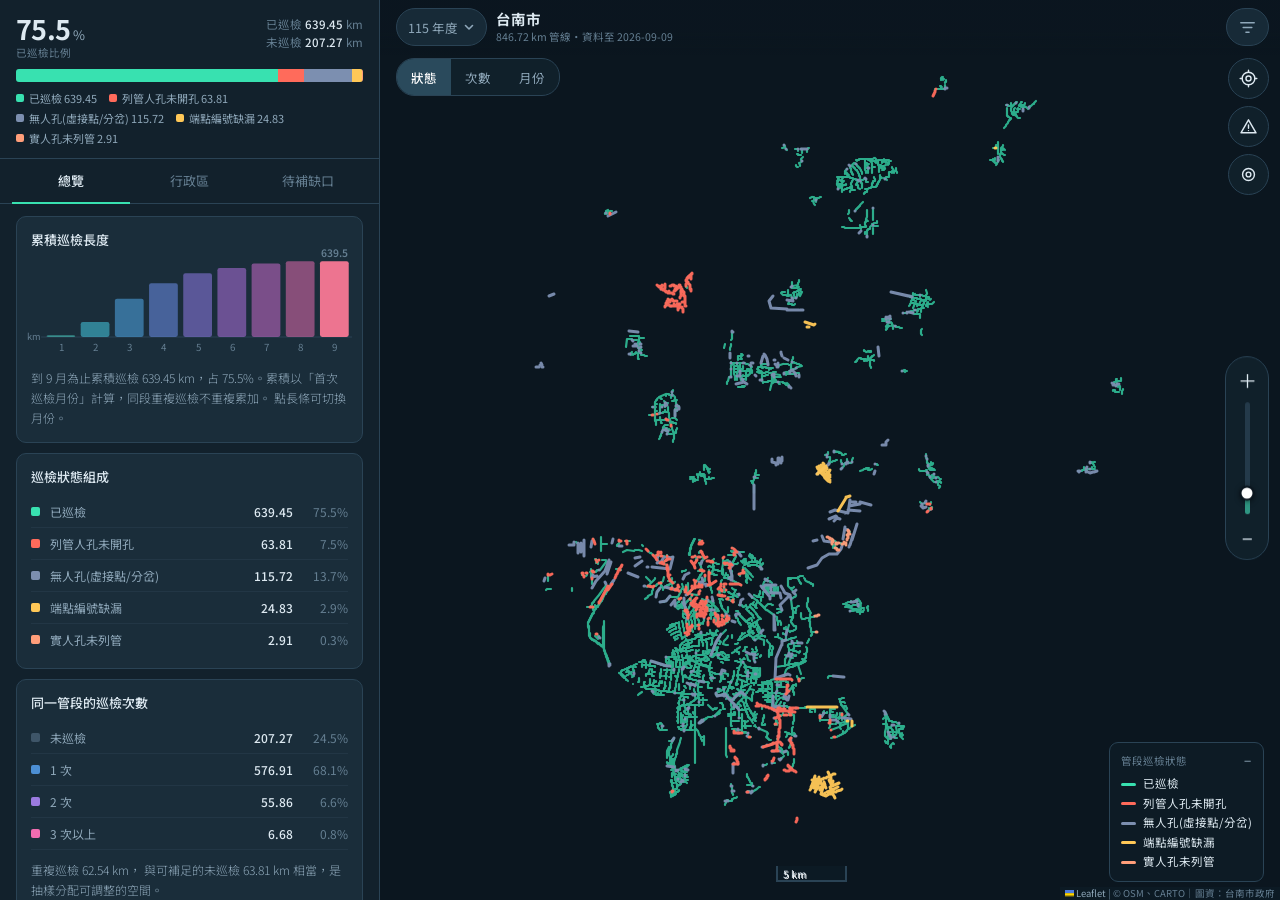
==== standalone.html @ ca388e27 "Add files via upload" ====
<!DOCTYPE html>
<html lang="zh-Hant">
<head>
<meta charset="utf-8">
<meta name="viewport" content="width=device-width,initial-scale=1,maximum-scale=5,viewport-fit=cover">
<meta name="theme-color" content="#0B161F">
<meta name="apple-mobile-web-app-capable" content="yes">
<meta name="apple-mobile-web-app-status-bar-style" content="black-translucent">
<meta name="description" content="雨水下水道人孔開孔抽樣巡檢覆蓋率互動地圖">
<title>下水道巡檢覆蓋率</title>
<style>/* required styles */

.leaflet-pane,
.leaflet-tile,
.leaflet-marker-icon,
.leaflet-marker-shadow,
.leaflet-tile-container,
.leaflet-pane > svg,
.leaflet-pane > canvas,
.leaflet-zoom-box,
.leaflet-image-layer,
.leaflet-layer {
	position: absolute;
	left: 0;
	top: 0;
	}
.leaflet-container {
	overflow: hidden;
	}
.leaflet-tile,
.leaflet-marker-icon,
.leaflet-marker-shadow {
	-webkit-user-select: none;
	   -moz-user-select: none;
	        user-select: none;
	  -webkit-user-drag: none;
	}
/* Prevents IE11 from highlighting tiles in blue */
.leaflet-tile::selection {
	background: transparent;
}
/* Safari renders non-retina tile on retina better with this, but Chrome is worse */
.leaflet-safari .leaflet-tile {
	image-rendering: -webkit-optimize-contrast;
	}
/* hack that prevents hw layers "stretching" when loading new tiles */
.leaflet-safari .leaflet-tile-container {
	width: 1600px;
	height: 1600px;
	-webkit-transform-origin: 0 0;
	}
.leaflet-marker-icon,
.leaflet-marker-shadow {
	display: block;
	}
/* .leaflet-container svg: reset svg max-width decleration shipped in Joomla! (joomla.org) 3.x */
/* .leaflet-container img: map is broken in FF if you have max-width: 100% on tiles */
.leaflet-container .leaflet-overlay-pane svg {
	max-width: none !important;
	max-height: none !important;
	}
.leaflet-container .leaflet-marker-pane img,
.leaflet-container .leaflet-shadow-pane img,
.leaflet-container .leaflet-tile-pane img,
.leaflet-container img.leaflet-image-layer,
.leaflet-container .leaflet-tile {
	max-width: none !important;
	max-height: none !important;
	width: auto;
	padding: 0;
	}

.leaflet-container img.leaflet-tile {
	/* See: https://bugs.chromium.org/p/chromium/issues/detail?id=600120 */
	mix-blend-mode: plus-lighter;
}

.leaflet-container.leaflet-touch-zoom {
	-ms-touch-action: pan-x pan-y;
	touch-action: pan-x pan-y;
	}
.leaflet-container.leaflet-touch-drag {
	-ms-touch-action: pinch-zoom;
	/* Fallback for FF which doesn't support pinch-zoom */
	touch-action: none;
	touch-action: pinch-zoom;
}
.leaflet-container.leaflet-touch-drag.leaflet-touch-zoom {
	-ms-touch-action: none;
	touch-action: none;
}
.leaflet-container {
	-webkit-tap-highlight-color: transparent;
}
.leaflet-container a {
	-webkit-tap-highlight-color: rgba(51, 181, 229, 0.4);
}
.leaflet-tile {
	filter: inherit;
	visibility: hidden;
	}
.leaflet-tile-loaded {
	visibility: inherit;
	}
.leaflet-zoom-box {
	width: 0;
	height: 0;
	-moz-box-sizing: border-box;
	     box-sizing: border-box;
	z-index: 800;
	}
/* workaround for https://bugzilla.mozilla.org/show_bug.cgi?id=888319 */
.leaflet-overlay-pane svg {
	-moz-user-select: none;
	}

.leaflet-pane         { z-index: 400; }

.leaflet-tile-pane    { z-index: 200; }
.leaflet-overlay-pane { z-index: 400; }
.leaflet-shadow-pane  { z-index: 500; }
.leaflet-marker-pane  { z-index: 600; }
.leaflet-tooltip-pane   { z-index: 650; }
.leaflet-popup-pane   { z-index: 700; }

.leaflet-map-pane canvas { z-index: 100; }
.leaflet-map-pane svg    { z-index: 200; }

.leaflet-vml-shape {
	width: 1px;
	height: 1px;
	}
.lvml {
	behavior: url(#default#VML);
	display: inline-block;
	position: absolute;
	}


/* control positioning */

.leaflet-control {
	position: relative;
	z-index: 800;
	pointer-events: visiblePainted; /* IE 9-10 doesn't have auto */
	pointer-events: auto;
	}
.leaflet-top,
.leaflet-bottom {
	position: absolute;
	z-index: 1000;
	pointer-events: none;
	}
.leaflet-top {
	top: 0;
	}
.leaflet-right {
	right: 0;
	}
.leaflet-bottom {
	bottom: 0;
	}
.leaflet-left {
	left: 0;
	}
.leaflet-control {
	float: left;
	clear: both;
	}
.leaflet-right .leaflet-control {
	float: right;
	}
.leaflet-top .leaflet-control {
	margin-top: 10px;
	}
.leaflet-bottom .leaflet-control {
	margin-bottom: 10px;
	}
.leaflet-left .leaflet-control {
	margin-left: 10px;
	}
.leaflet-right .leaflet-control {
	margin-right: 10px;
	}


/* zoom and fade animations */

.leaflet-fade-anim .leaflet-popup {
	opacity: 0;
	-webkit-transition: opacity 0.2s linear;
	   -moz-transition: opacity 0.2s linear;
	        transition: opacity 0.2s linear;
	}
.leaflet-fade-anim .leaflet-map-pane .leaflet-popup {
	opacity: 1;
	}
.leaflet-zoom-animated {
	-webkit-transform-origin: 0 0;
	    -ms-transform-origin: 0 0;
	        transform-origin: 0 0;
	}
svg.leaflet-zoom-animated {
	will-change: transform;
}

.leaflet-zoom-anim .leaflet-zoom-animated {
	-webkit-transition: -webkit-transform 0.25s cubic-bezier(0,0,0.25,1);
	   -moz-transition:    -moz-transform 0.25s cubic-bezier(0,0,0.25,1);
	        transition:         transform 0.25s cubic-bezier(0,0,0.25,1);
	}
.leaflet-zoom-anim .leaflet-tile,
.leaflet-pan-anim .leaflet-tile {
	-webkit-transition: none;
	   -moz-transition: none;
	        transition: none;
	}

.leaflet-zoom-anim .leaflet-zoom-hide {
	visibility: hidden;
	}


/* cursors */

.leaflet-interactive {
	cursor: pointer;
	}
.leaflet-grab {
	cursor: -webkit-grab;
	cursor:    -moz-grab;
	cursor:         grab;
	}
.leaflet-crosshair,
.leaflet-crosshair .leaflet-interactive {
	cursor: crosshair;
	}
.leaflet-popup-pane,
.leaflet-control {
	cursor: auto;
	}
.leaflet-dragging .leaflet-grab,
.leaflet-dragging .leaflet-grab .leaflet-interactive,
.leaflet-dragging .leaflet-marker-draggable {
	cursor: move;
	cursor: -webkit-grabbing;
	cursor:    -moz-grabbing;
	cursor:         grabbing;
	}

/* marker & overlays interactivity */
.leaflet-marker-icon,
.leaflet-marker-shadow,
.leaflet-image-layer,
.leaflet-pane > svg path,
.leaflet-tile-container {
	pointer-events: none;
	}

.leaflet-marker-icon.leaflet-interactive,
.leaflet-image-layer.leaflet-interactive,
.leaflet-pane > svg path.leaflet-interactive,
svg.leaflet-image-layer.leaflet-interactive path {
	pointer-events: visiblePainted; /* IE 9-10 doesn't have auto */
	pointer-events: auto;
	}

/* visual tweaks */

.leaflet-container {
	background: #ddd;
	outline-offset: 1px;
	}
.leaflet-container a {
	color: #0078A8;
	}
.leaflet-zoom-box {
	border: 2px dotted #38f;
	background: rgba(255,255,255,0.5);
	}


/* general typography */
.leaflet-container {
	font-family: "Helvetica Neue", Arial, Helvetica, sans-serif;
	font-size: 12px;
	font-size: 0.75rem;
	line-height: 1.5;
	}


/* general toolbar styles */

.leaflet-bar {
	box-shadow: 0 1px 5px rgba(0,0,0,0.65);
	border-radius: 4px;
	}
.leaflet-bar a {
	background-color: #fff;
	border-bottom: 1px solid #ccc;
	width: 26px;
	height: 26px;
	line-height: 26px;
	display: block;
	text-align: center;
	text-decoration: none;
	color: black;
	}
.leaflet-bar a,
.leaflet-control-layers-toggle {
	background-position: 50% 50%;
	background-repeat: no-repeat;
	display: block;
	}
.leaflet-bar a:hover,
.leaflet-bar a:focus {
	background-color: #f4f4f4;
	}
.leaflet-bar a:first-child {
	border-top-left-radius: 4px;
	border-top-right-radius: 4px;
	}
.leaflet-bar a:last-child {
	border-bottom-left-radius: 4px;
	border-bottom-right-radius: 4px;
	border-bottom: none;
	}
.leaflet-bar a.leaflet-disabled {
	cursor: default;
	background-color: #f4f4f4;
	color: #bbb;
	}

.leaflet-touch .leaflet-bar a {
	width: 30px;
	height: 30px;
	line-height: 30px;
	}
.leaflet-touch .leaflet-bar a:first-child {
	border-top-left-radius: 2px;
	border-top-right-radius: 2px;
	}
.leaflet-touch .leaflet-bar a:last-child {
	border-bottom-left-radius: 2px;
	border-bottom-right-radius: 2px;
	}

/* zoom control */

.leaflet-control-zoom-in,
.leaflet-control-zoom-out {
	font: bold 18px 'Lucida Console', Monaco, monospace;
	text-indent: 1px;
	}

.leaflet-touch .leaflet-control-zoom-in, .leaflet-touch .leaflet-control-zoom-out  {
	font-size: 22px;
	}


/* layers control */

.leaflet-control-layers {
	box-shadow: 0 1px 5px rgba(0,0,0,0.4);
	background: #fff;
	border-radius: 5px;
	}
.leaflet-control-layers-toggle {
	background-image: url(images/layers.png);
	width: 36px;
	height: 36px;
	}
.leaflet-retina .leaflet-control-layers-toggle {
	background-image: url(images/layers-2x.png);
	background-size: 26px 26px;
	}
.leaflet-touch .leaflet-control-layers-toggle {
	width: 44px;
	height: 44px;
	}
.leaflet-control-layers .leaflet-control-layers-list,
.leaflet-control-layers-expanded .leaflet-control-layers-toggle {
	display: none;
	}
.leaflet-control-layers-expanded .leaflet-control-layers-list {
	display: block;
	position: relative;
	}
.leaflet-control-layers-expanded {
	padding: 6px 10px 6px 6px;
	color: #333;
	background: #fff;
	}
.leaflet-control-layers-scrollbar {
	overflow-y: scroll;
	overflow-x: hidden;
	padding-right: 5px;
	}
.leaflet-control-layers-selector {
	margin-top: 2px;
	position: relative;
	top: 1px;
	}
.leaflet-control-layers label {
	display: block;
	font-size: 13px;
	font-size: 1.08333em;
	}
.leaflet-control-layers-separator {
	height: 0;
	border-top: 1px solid #ddd;
	margin: 5px -10px 5px -6px;
	}

/* Default icon URLs */
.leaflet-default-icon-path { /* used only in path-guessing heuristic, see L.Icon.Default */
	background-image: url(images/marker-icon.png);
	}


/* attribution and scale controls */

.leaflet-container .leaflet-control-attribution {
	background: #fff;
	background: rgba(255, 255, 255, 0.8);
	margin: 0;
	}
.leaflet-control-attribution,
.leaflet-control-scale-line {
	padding: 0 5px;
	color: #333;
	line-height: 1.4;
	}
.leaflet-control-attribution a {
	text-decoration: none;
	}
.leaflet-control-attribution a:hover,
.leaflet-control-attribution a:focus {
	text-decoration: underline;
	}
.leaflet-attribution-flag {
	display: inline !important;
	vertical-align: baseline !important;
	width: 1em;
	height: 0.6669em;
	}
.leaflet-left .leaflet-control-scale {
	margin-left: 5px;
	}
.leaflet-bottom .leaflet-control-scale {
	margin-bottom: 5px;
	}
.leaflet-control-scale-line {
	border: 2px solid #777;
	border-top: none;
	line-height: 1.1;
	padding: 2px 5px 1px;
	white-space: nowrap;
	-moz-box-sizing: border-box;
	     box-sizing: border-box;
	background: rgba(255, 255, 255, 0.8);
	text-shadow: 1px 1px #fff;
	}
.leaflet-control-scale-line:not(:first-child) {
	border-top: 2px solid #777;
	border-bottom: none;
	margin-top: -2px;
	}
.leaflet-control-scale-line:not(:first-child):not(:last-child) {
	border-bottom: 2px solid #777;
	}

.leaflet-touch .leaflet-control-attribution,
.leaflet-touch .leaflet-control-layers,
.leaflet-touch .leaflet-bar {
	box-shadow: none;
	}
.leaflet-touch .leaflet-control-layers,
.leaflet-touch .leaflet-bar {
	border: 2px solid rgba(0,0,0,0.2);
	background-clip: padding-box;
	}


/* popup */

.leaflet-popup {
	position: absolute;
	text-align: center;
	margin-bottom: 20px;
	}
.leaflet-popup-content-wrapper {
	padding: 1px;
	text-align: left;
	border-radius: 12px;
	}
.leaflet-popup-content {
	margin: 13px 24px 13px 20px;
	line-height: 1.3;
	font-size: 13px;
	font-size: 1.08333em;
	min-height: 1px;
	}
.leaflet-popup-content p {
	margin: 17px 0;
	margin: 1.3em 0;
	}
.leaflet-popup-tip-container {
	width: 40px;
	height: 20px;
	position: absolute;
	left: 50%;
	margin-top: -1px;
	margin-left: -20px;
	overflow: hidden;
	pointer-events: none;
	}
.leaflet-popup-tip {
	width: 17px;
	height: 17px;
	padding: 1px;

	margin: -10px auto 0;
	pointer-events: auto;

	-webkit-transform: rotate(45deg);
	   -moz-transform: rotate(45deg);
	    -ms-transform: rotate(45deg);
	        transform: rotate(45deg);
	}
.leaflet-popup-content-wrapper,
.leaflet-popup-tip {
	background: white;
	color: #333;
	box-shadow: 0 3px 14px rgba(0,0,0,0.4);
	}
.leaflet-container a.leaflet-popup-close-button {
	position: absolute;
	top: 0;
	right: 0;
	border: none;
	text-align: center;
	width: 24px;
	height: 24px;
	font: 16px/24px Tahoma, Verdana, sans-serif;
	color: #757575;
	text-decoration: none;
	background: transparent;
	}
.leaflet-container a.leaflet-popup-close-button:hover,
.leaflet-container a.leaflet-popup-close-button:focus {
	color: #585858;
	}
.leaflet-popup-scrolled {
	overflow: auto;
	}

.leaflet-oldie .leaflet-popup-content-wrapper {
	-ms-zoom: 1;
	}
.leaflet-oldie .leaflet-popup-tip {
	width: 24px;
	margin: 0 auto;

	-ms-filter: "progid:DXImageTransform.Microsoft.Matrix(M11=0.70710678, M12=0.70710678, M21=-0.70710678, M22=0.70710678)";
	filter: progid:DXImageTransform.Microsoft.Matrix(M11=0.70710678, M12=0.70710678, M21=-0.70710678, M22=0.70710678);
	}

.leaflet-oldie .leaflet-control-zoom,
.leaflet-oldie .leaflet-control-layers,
.leaflet-oldie .leaflet-popup-content-wrapper,
.leaflet-oldie .leaflet-popup-tip {
	border: 1px solid #999;
	}


/* div icon */

.leaflet-div-icon {
	background: #fff;
	border: 1px solid #666;
	}


/* Tooltip */
/* Base styles for the element that has a tooltip */
.leaflet-tooltip {
	position: absolute;
	padding: 6px;
	background-color: #fff;
	border: 1px solid #fff;
	border-radius: 3px;
	color: #222;
	white-space: nowrap;
	-webkit-user-select: none;
	-moz-user-select: none;
	-ms-user-select: none;
	user-select: none;
	pointer-events: none;
	box-shadow: 0 1px 3px rgba(0,0,0,0.4);
	}
.leaflet-tooltip.leaflet-interactive {
	cursor: pointer;
	pointer-events: auto;
	}
.leaflet-tooltip-top:before,
.leaflet-tooltip-bottom:before,
.leaflet-tooltip-left:before,
.leaflet-tooltip-right:before {
	position: absolute;
	pointer-events: none;
	border: 6px solid transparent;
	background: transparent;
	content: "";
	}

/* Directions */

.leaflet-tooltip-bottom {
	margin-top: 6px;
}
.leaflet-tooltip-top {
	margin-top: -6px;
}
.leaflet-tooltip-bottom:before,
.leaflet-tooltip-top:before {
	left: 50%;
	margin-left: -6px;
	}
.leaflet-tooltip-top:before {
	bottom: 0;
	margin-bottom: -12px;
	border-top-color: #fff;
	}
.leaflet-tooltip-bottom:before {
	top: 0;
	margin-top: -12px;
	margin-left: -6px;
	border-bottom-color: #fff;
	}
.leaflet-tooltip-left {
	margin-left: -6px;
}
.leaflet-tooltip-right {
	margin-left: 6px;
}
.leaflet-tooltip-left:before,
.leaflet-tooltip-right:before {
	top: 50%;
	margin-top: -6px;
	}
.leaflet-tooltip-left:before {
	right: 0;
	margin-right: -12px;
	border-left-color: #fff;
	}
.leaflet-tooltip-right:before {
	left: 0;
	margin-left: -12px;
	border-right-color: #fff;
	}

/* Printing */

@media print {
	/* Prevent printers from removing background-images of controls. */
	.leaflet-control {
		-webkit-print-color-adjust: exact;
		print-color-adjust: exact;
		}
	}
</style>
<link href="https://fonts.googleapis.com/css2?family=Noto+Sans+TC:wght@300;400;500;700&display=swap" rel="stylesheet" media="print" onload="this.media='all'">
<style>:root{
  --ink0:#0B161F; --ink1:#12212C; --ink2:#1A2D3A; --ink3:#22394A; --line:#2A4355;
  --txt:#DDE9F1; --dim:#8FA8BA; --dim2:#657F92;
  --ok:#38E1B0; --bad:#FF6B5B; --struct:#7C8FB0; --data:#FFC857;
  --sat:env(safe-area-inset-top); --sab:env(safe-area-inset-bottom);
  --peekH:170px;
}
*{box-sizing:border-box;margin:0;padding:0;-webkit-tap-highlight-color:transparent}
html,body{height:100%;overscroll-behavior:none}
body{font-family:"Noto Sans TC",system-ui,-apple-system,sans-serif;background:var(--ink0);
  color:var(--txt);overflow:hidden;-webkit-font-smoothing:antialiased;font-weight:400}
.num{font-variant-numeric:tabular-nums lining-nums}
button{font-family:inherit;color:inherit;background:none;border:none;cursor:pointer}
button:focus-visible{outline:2px solid #4C8FD4;outline-offset:2px}
.ic,.cv{width:19px;height:19px;stroke:currentColor;fill:none;stroke-width:1.8;
  stroke-linecap:round;stroke-linejoin:round;flex:none}
.cv{width:12px;height:12px;stroke-width:1.6}
[hidden]{display:none!important}

#map{position:fixed;inset:0;background:var(--ink0)}
.leaflet-container{background:#0B161F;font-family:inherit}

/* ── 載入 ── */
#boot{position:fixed;inset:0;z-index:1200;background:var(--ink0);display:grid;
  place-content:center;justify-items:center;gap:14px;font-size:13px;color:var(--dim)}
.spin{width:26px;height:26px;border:2px solid #2A4355;border-top-color:var(--ok);
  border-radius:50%;animation:sp .8s linear infinite}
@keyframes sp{to{transform:rotate(360deg)}}

/* ── 頂列 ── */
#top{position:fixed;top:0;left:0;right:0;z-index:900;display:flex;align-items:center;gap:9px;
  padding:calc(var(--sat) + 8px) 11px 9px;
  background:linear-gradient(180deg,rgba(11,22,31,.97) 58%,rgba(11,22,31,0))}
#scope{flex:1;min-width:0;text-align:center}
#scopeName{font-size:14.5px;font-weight:700;line-height:1.2;
  white-space:nowrap;overflow:hidden;text-overflow:ellipsis}
#scopeSub{font-size:10.5px;color:var(--dim2);margin-top:1px;
  white-space:nowrap;overflow:hidden;text-overflow:ellipsis}
.chip{display:flex;align-items:center;gap:5px;padding:8px 11px;min-height:38px;
  font-size:12.5px;color:var(--dim);background:rgba(26,45,58,.92);
  border:1px solid var(--line);border-radius:19px;backdrop-filter:blur(6px);flex:none}
.chip:active{background:var(--ink3)}
#fCount{background:var(--ok);color:#08131A;font-weight:700;font-size:10.5px;
  min-width:16px;height:16px;border-radius:8px;display:grid;place-items:center;padding:0 4px}

/* ── 模式 ── */
#modeBar{position:fixed;z-index:900;left:11px;top:calc(var(--sat) + 55px);display:flex;
  background:rgba(18,33,44,.94);border:1px solid var(--line);border-radius:18px;
  overflow:hidden;backdrop-filter:blur(6px)}
#modeBar button{padding:8px 14px;font-size:12.5px;color:var(--dim);min-height:36px}
#modeBar button[aria-pressed="true"]{background:#2A4A5C;color:#fff;font-weight:500}

/* ── 月份控制 ── */
#timeBar{position:fixed;z-index:895;left:11px;right:62px;top:calc(var(--sat) + 99px);
  background:rgba(18,33,44,.95);border:1px solid var(--line);border-radius:12px;
  padding:9px 10px 10px;backdrop-filter:blur(8px)}
#timeHead{display:flex;align-items:center;gap:9px;margin-bottom:8px}
#cumSw{display:flex;border:1px solid var(--line);border-radius:14px;overflow:hidden;flex:none}
#cumSw button{padding:5px 11px;font-size:11.5px;color:var(--dim);min-height:30px}
#cumSw button[aria-pressed="true"]{background:#2A4A5C;color:#fff}
#timeVal{flex:1;font-size:12px;color:var(--dim);text-align:right;min-width:0;
  white-space:nowrap;overflow:hidden;text-overflow:ellipsis}
#timeVal b{color:var(--txt);font-weight:600}
#btnPlay{width:32px;height:32px;border-radius:16px;border:1px solid var(--line);
  display:grid;place-items:center;flex:none;color:var(--dim)}
#btnPlay[aria-pressed="true"]{background:#2A4A5C;color:#fff}
#months{display:grid;grid-template-columns:repeat(6,1fr);gap:4px}
#months button{min-width:0;padding:6px 0 5px;font-size:11px;border-radius:7px;
  background:var(--ink2);color:var(--dim2);min-height:36px;display:flex;
  flex-direction:column;align-items:center;gap:3px;border:1px solid transparent}
#months button i{display:block;width:62%;height:3px;border-radius:2px;background:#2E3D4A}
#months button[aria-pressed="true"]{background:var(--ink3);color:#fff;border-color:#3E6478;font-weight:500}
#months button:disabled{opacity:.3}
#months button.inrange{color:var(--txt)}

/* ── 工具 ── */
#tools{position:fixed;z-index:900;right:11px;top:calc(var(--sat) + 55px);
  display:flex;flex-direction:column;gap:7px}
#tools button{width:41px;height:41px;border-radius:21px;background:rgba(18,33,44,.94);
  border:1px solid var(--line);display:grid;place-items:center;color:var(--txt);
  backdrop-filter:blur(6px)}
#tools button[aria-pressed="true"]{background:#2A4A5C;border-color:#3E6478}
#btnLoc.on{color:var(--ok)}

/* ── 縮放條 ── */
#zoomBar{position:fixed;z-index:900;right:11px;top:50%;transform:translateY(-46%);
  display:flex;flex-direction:column;align-items:center;gap:6px;
  background:rgba(18,33,44,.94);border:1px solid var(--line);border-radius:22px;
  padding:5px 4px;backdrop-filter:blur(6px)}
#zoomBar button{width:34px;height:34px;border-radius:17px;font-size:19px;line-height:1;
  color:var(--txt);display:grid;place-items:center}
#zoomBar button:active{background:var(--ink3)}
#zTrack{position:relative;width:5px;height:112px;border-radius:3px;background:#243A4A;
  cursor:pointer;touch-action:none}
#zFill{position:absolute;left:0;right:0;bottom:0;border-radius:3px;background:var(--ok);opacity:.55}
#zKnob{position:absolute;left:50%;width:15px;height:15px;border-radius:50%;
  background:#fff;border:2px solid #0B161F;transform:translate(-50%,50%);
  box-shadow:0 1px 5px rgba(0,0,0,.5);pointer-events:none}

/* ── 圖例 ── */
#lgd{position:fixed;z-index:880;right:11px;bottom:calc(var(--peekH) + 12px);
  background:rgba(14,28,38,.93);border:1px solid var(--line);border-radius:9px;
  padding:9px 11px;font-size:11.5px;backdrop-filter:blur(6px);max-width:68vw}
#lgd h4{font-size:10.5px;font-weight:400;color:var(--dim2);margin-bottom:5px;
  display:flex;align-items:center;gap:6px}
#lgd h4 .tg{margin-left:auto;color:var(--dim);font-size:13px;line-height:1;padding:2px 1px}
#lgd.min .lgBody{display:none}
#lgd.min{padding:7px 10px}
#lgd h4:not(:first-child){margin-top:7px}
#lgd .lgBody{display:block}
#lgd .lgBody>div{display:flex;align-items:center;gap:7px;line-height:1.7}
#lgd .note{display:block;font-size:10.5px;color:#657F92;white-space:nowrap}
#lgd i{width:15px;height:3px;border-radius:2px;flex:none}
#lgd i.dot{width:8px;height:8px;border-radius:50%}
#lgd .ramp{display:flex;gap:1px;margin:2px 0 3px}
#lgd .ramp i{width:9px;height:9px;border-radius:1px}

/* ── 浮動資訊視窗 ── */
#info{position:fixed;z-index:890;width:268px;height:270px;min-width:212px;min-height:132px;
  background:rgba(16,30,41,.96);border:1px solid var(--line);border-radius:11px;
  box-shadow:0 10px 32px rgba(0,0,0,.55);backdrop-filter:blur(8px);
  display:flex;flex-direction:column;overflow:hidden;touch-action:none}
#info.min{height:38px!important;min-height:38px}
#info.min #infoBody,#info.min #infoGrip{display:none}
#infoBar{display:flex;align-items:center;gap:2px;padding:0 4px 0 11px;height:38px;flex:none;
  border-bottom:1px solid var(--line);cursor:grab;background:rgba(26,45,58,.75)}
#infoBar:active{cursor:grabbing}
#infoTitle{flex:1;min-width:0;font-size:12.5px;font-weight:600;
  white-space:nowrap;overflow:hidden;text-overflow:ellipsis}
#infoBar button{width:30px;height:30px;border-radius:15px;color:var(--dim);
  font-size:13px;line-height:1;flex:none;display:grid;place-items:center}
#infoBar button:active{background:var(--ink3)}
#infoBody{flex:1;overflow:auto;padding:11px 12px;min-height:0;touch-action:pan-y}
#infoBody::-webkit-scrollbar{width:5px}
#infoBody::-webkit-scrollbar-thumb{background:#2B4458;border-radius:3px}
.iTop{display:flex;align-items:baseline;gap:7px;margin-bottom:8px;flex-wrap:wrap}
.iTop .big{font-size:23px;font-weight:700;line-height:1;letter-spacing:-.02em}
.iTop .lb{font-size:10.5px;color:var(--dim2)}
#infoBody .ruler{height:10px}
.iRow{display:grid;grid-template-columns:9px minmax(0,1fr) auto;gap:7px;align-items:center;
  font-size:11.5px;padding:4px 0;border-bottom:1px solid #22364550}
.iRow:last-child{border:none}
.iRow b{width:8px;height:8px;border-radius:2px}
.iRow .l{color:var(--dim);overflow:hidden;text-overflow:ellipsis;white-space:nowrap}
.iRow .v{font-weight:500;white-space:nowrap}
.iHint{font-size:10.5px;color:var(--dim2);margin-top:9px;line-height:1.6}
#infoGrip{position:absolute;right:0;bottom:0;width:22px;height:22px;cursor:nwse-resize;
  touch-action:none}
#infoGrip::after{content:"";position:absolute;right:5px;bottom:5px;width:8px;height:8px;
  border-right:2px solid #4A6B80;border-bottom:2px solid #4A6B80;border-radius:0 0 2px 0}

/* ── Popup ── */
.leaflet-popup-content-wrapper{background:var(--ink1);color:var(--txt);border-radius:10px;
  border:1px solid var(--line);box-shadow:0 8px 28px rgba(0,0,0,.55)}
.leaflet-popup-tip{background:var(--ink1);border:1px solid var(--line)}
.leaflet-popup-content{margin:13px 15px;font-size:13px;line-height:1.7}
.leaflet-popup-close-button{width:34px!important;height:34px!important;font-size:22px!important;
  color:var(--dim)!important;padding:5px 7px 0 0!important}
.pop b{display:block;font-size:14px;margin-bottom:6px;font-weight:600}
.pop table{border-collapse:collapse}
.pop td{padding:2px 0;vertical-align:top}
.pop td:first-child{color:var(--dim2);padding-right:14px;white-space:nowrap}
.pill{display:inline-block;padding:2px 9px;border-radius:10px;font-size:12px;
  color:#08131A;font-weight:600}
.mchips{display:flex;flex-wrap:wrap;gap:3px;margin-top:2px}
.mchips span{font-size:10.5px;padding:1px 6px;border-radius:8px;color:#08131A;font-weight:600}
.leaflet-control-attribution{background:rgba(14,28,38,.85)!important;color:var(--dim2)!important;
  font-size:9.5px!important}
.leaflet-control-attribution a{color:var(--dim)!important}
.leaflet-bottom.leaflet-right{margin-bottom:calc(var(--peekH) - 8px)}
.leaflet-control-scale{margin-bottom:calc(var(--peekH) + 6px)!important;margin-left:11px!important}
.leaflet-control-scale-line{background:rgba(14,28,38,.85);color:var(--txt);
  border-color:var(--line);font-size:10px}

/* ── 底部面板 ── */
#sheet{position:fixed;left:0;right:0;bottom:0;z-index:950;height:88dvh;--peek:170px;
  background:var(--ink1);border-top:1px solid var(--line);border-radius:16px 16px 0 0;
  box-shadow:0 -10px 34px rgba(0,0,0,.5);transform:translateY(calc(88dvh - var(--peek)));
  transition:transform .32s cubic-bezier(.22,1,.36,1);display:flex;flex-direction:column}
#sheet.dragging{transition:none}
#grab{padding:9px 0 5px;display:grid;place-items:center;flex:none;touch-action:none;cursor:grab}
#grab i{width:38px;height:4px;border-radius:2px;background:#3E5A6E;display:block}
#peek{padding:0 16px 12px;flex:none;border-bottom:1px solid var(--line)}
#peek .r1{display:flex;align-items:flex-start;justify-content:space-between;
  gap:10px;margin-bottom:9px}
#pct{font-size:27px;font-weight:700;letter-spacing:-.02em;line-height:1}
#pct small{font-size:13px;font-weight:400;color:var(--dim);margin-left:2px}
#pctLab{font-size:10.5px;color:var(--dim2);margin-top:3px}
#lens{font-size:11.5px;color:var(--dim2);text-align:right;line-height:1.6;flex:none}
#lens b{color:var(--txt);font-weight:500}
.ruler{height:13px;display:flex;border-radius:3px;overflow:hidden;background:var(--ink2)}
.ruler i{display:block;height:100%;transition:width .7s cubic-bezier(.22,1,.36,1)}
#rkeys{display:flex;flex-wrap:wrap;gap:4px 12px;margin-top:8px;font-size:11px;color:var(--dim)}
#rkeys span{display:flex;align-items:center;gap:5px}
#rkeys b{width:8px;height:8px;border-radius:2px;flex:none}
#tabs{display:flex;padding:0 12px;border-bottom:1px solid var(--line);flex:none}
#tabs button{flex:1;padding:12px 4px;font-size:13px;color:var(--dim2);
  border-bottom:2px solid transparent;margin-bottom:-1px;min-height:44px}
#tabs button[aria-pressed="true"]{color:var(--txt);border-bottom-color:var(--ok);font-weight:500}
.pane{flex:1;overflow-y:auto;-webkit-overflow-scrolling:touch;
  padding:12px 16px calc(30px + var(--sab))}
.pane::-webkit-scrollbar{width:6px}
.pane::-webkit-scrollbar-thumb{background:#2B4458;border-radius:3px}

.card{background:var(--ink2);border:1px solid var(--line);border-radius:10px;
  padding:13px 14px;margin-bottom:10px}
.card h3{font-size:13px;font-weight:500;margin-bottom:10px}
.card p{font-size:12px;color:var(--dim);line-height:1.7;font-weight:300}
.srow{display:grid;grid-template-columns:10px 1fr auto 46px;gap:9px;align-items:center;
  font-size:12px;padding:7px 0;border-bottom:1px solid #223645}
.srow:last-child{border:none}
.srow b{width:9px;height:9px;border-radius:2px}
.srow .l{color:var(--dim);min-width:0;overflow:hidden;text-overflow:ellipsis;white-space:nowrap}
.srow .v{font-weight:500}
.srow .p{color:var(--dim2);text-align:right}
.chartWrap{margin:2px -4px 0}
.chartWrap svg{width:100%;height:auto;display:block;overflow:visible}
.chartWrap text{font-size:9px;fill:var(--dim2);font-family:inherit}
.chartWrap rect.hit{fill:transparent;cursor:pointer}

.sortbar{display:flex;gap:6px;margin-bottom:11px;overflow-x:auto;padding-bottom:2px}
.sortbar button{font-size:12px;padding:8px 13px;background:var(--ink2);border:1px solid var(--line);
  color:var(--dim);border-radius:16px;white-space:nowrap;min-height:38px}
.sortbar button[aria-pressed="true"]{color:#fff;border-color:#3E6478;background:#2A4A5C}
.drow{display:grid;grid-template-columns:58px 1fr 44px;gap:10px;align-items:center;
  padding:11px 8px;border-radius:8px;border:1px solid transparent;min-height:48px}
.drow:active{background:var(--ink3)}
.drow[aria-selected="true"]{background:var(--ink3);border-color:#3A5D73}
.drow .nm{font-size:13px}
.drow .bar{height:10px;display:flex;border-radius:2px;overflow:hidden;background:#233442}
.drow .bar i{height:100%}
.drow .pc{font-size:12px;text-align:right;color:var(--dim)}
.dhead{display:grid;grid-template-columns:58px 1fr 44px;gap:10px;font-size:10.5px;
  color:var(--dim2);padding:0 8px 6px;font-weight:300}
.dhead span:last-child{text-align:right}
.gap{padding:11px 12px;border-radius:9px;border-left:3px solid var(--bad);
  background:var(--ink2);margin-bottom:7px;min-height:56px}
.gap:active{background:var(--ink3)}
.gap .t{display:flex;justify-content:space-between;gap:10px;font-size:13px}
.gap .t b{font-weight:500;min-width:0;overflow:hidden;text-overflow:ellipsis;white-space:nowrap}
.gap .t span{flex:none;font-weight:500}
.gap .s{font-size:11px;color:var(--dim2);margin-top:3px;
  white-space:nowrap;overflow:hidden;text-overflow:ellipsis}
.empty{text-align:center;color:var(--dim2);font-size:12.5px;padding:34px 10px;line-height:1.8}

/* ── 篩選面板 ── */
#fMask{position:fixed;inset:0;z-index:1000;background:rgba(6,13,19,.62);backdrop-filter:blur(2px)}
#fPanel{position:fixed;z-index:1010;left:0;right:0;bottom:0;max-height:86dvh;
  background:var(--ink1);border-top:1px solid var(--line);border-radius:16px 16px 0 0;
  display:flex;flex-direction:column;box-shadow:0 -12px 40px rgba(0,0,0,.6)}
#fPanel header{display:flex;align-items:center;gap:10px;padding:15px 16px 12px;
  border-bottom:1px solid var(--line);flex:none}
#fPanel header b{flex:1;font-size:15px}
#fReset{font-size:12px;color:var(--dim);padding:7px 11px;border:1px solid var(--line);border-radius:15px}
#fClose{font-size:17px;color:var(--dim);width:34px;height:34px;border-radius:17px}
.fBody{overflow-y:auto;padding:14px 16px 6px;flex:1}
.fGroup{margin-bottom:17px}
.fGroup h4{font-size:12px;color:var(--dim);font-weight:400;margin-bottom:9px;
  display:flex;justify-content:space-between;align-items:center}
.fGroup h4 button{font-size:11.5px;color:var(--ok);padding:4px 2px}
.opts{display:flex;flex-wrap:wrap;gap:6px}
.opt{display:flex;align-items:center;gap:6px;font-size:12.5px;padding:8px 12px;min-height:38px;
  border:1px solid var(--line);border-radius:17px;color:var(--dim);background:var(--ink2)}
.opt[aria-pressed="true"]{background:#2A4A5C;color:#fff;border-color:#3E6478}
.opt i{width:8px;height:8px;border-radius:2px;flex:none}
.opt small{color:var(--dim2);font-size:10.5px}
.opt[aria-pressed="true"] small{color:#BBD4E4}
.rng{display:flex;align-items:center;gap:11px}
.rng input{flex:1;accent-color:var(--ok);height:30px}
.rng output{font-size:12.5px;min-width:62px;text-align:right;color:var(--txt)}
#fPanel footer{padding:11px 16px calc(14px + var(--sab));border-top:1px solid var(--line);flex:none}
#fApply{width:100%;padding:13px;font-size:14px;font-weight:500;background:var(--ok);
  color:#08131A;border-radius:10px;min-height:48px}
#fApply:active{opacity:.85}

#toast{position:fixed;left:50%;transform:translateX(-50%);z-index:1100;
  top:calc(var(--sat) + 104px);font-size:12px;background:rgba(20,38,50,.97);
  border:1px solid var(--line);padding:9px 16px;border-radius:19px;
  opacity:0;pointer-events:none;transition:opacity .28s;max-width:80vw;text-align:center}
#toast.show{opacity:1}

/* ── 桌機：左側欄 ── */
@media(min-width:900px){
  #sheet{left:0;top:0;width:380px;right:auto;height:100dvh;border-radius:0;border-top:none;
    border-right:1px solid var(--line);transform:none!important;box-shadow:none}
  #grab{display:none}
  #peek{padding-top:15px}
  #map{left:380px}
  #top{left:380px;padding-left:16px}
  #scope{text-align:left}
  #modeBar,#tools{top:calc(var(--sat) + 58px)}
  #modeBar{left:396px}
  #timeBar{left:396px;right:16px;top:calc(var(--sat) + 102px);max-width:520px}
  #lgd{right:16px;left:auto;bottom:18px}
  .leaflet-control-scale{margin-bottom:18px!important;margin-left:396px!important}
  #timeBar{right:70px}
  .leaflet-bottom.leaflet-right{margin-bottom:0}
  #fPanel{left:auto;right:16px;bottom:16px;top:16px;width:400px;max-height:none;
    border-radius:14px;border:1px solid var(--line)}
}
@media(prefers-reduced-motion:reduce){#sheet,.ruler i,.spin{transition:none;animation:none}}
</style>
</head>
<body>
<div id="map"></div>

<!-- 載入中 -->
<div id="boot"><div class="spin"></div><span id="bootTxt">載入圖資…</span></div>

<!-- 頂列 -->
<div id="top">
  <button id="btnYear" class="chip"><span id="yearTxt">—</span><svg class="cv" viewBox="0 0 12 12"><path d="M2.5 4.5 6 8l3.5-3.5"/></svg></button>
  <div id="scope">
    <div id="scopeName">台南市</div>
    <div id="scopeSub"></div>
  </div>
  <button id="btnFilter" class="chip" aria-label="篩選">
    <svg class="ic" viewBox="0 0 24 24"><path d="M3.5 6h17M6.5 12h11M10 18h4"/></svg>
    <span id="fCount" hidden>0</span>
  </button>
</div>

<!-- 著色模式 -->
<div id="modeBar" role="tablist">
  <button data-m="0" aria-pressed="true">狀態</button>
  <button data-m="1" aria-pressed="false">次數</button>
  <button data-m="2" aria-pressed="false">月份</button>
</div>

<!-- 月份控制（月份模式時顯示） -->
<div id="timeBar" hidden>
  <div id="timeHead">
    <div id="cumSw">
      <button data-c="0" aria-pressed="false">單月</button>
      <button data-c="1" aria-pressed="true">累積</button>
    </div>
    <div id="timeVal" class="num"></div>
    <button id="btnPlay" aria-label="播放月份變化">
      <svg class="ic" viewBox="0 0 24 24"><path d="M7 4.5v15l13-7.5z" fill="currentColor" stroke="none"/></svg>
    </button>
  </div>
  <div id="months"></div>
</div>

<!-- 右側工具 + 縮放條 -->
<div id="tools">
  <button id="btnLoc" aria-label="定位我的位置">
    <svg class="ic" viewBox="0 0 24 24"><circle cx="12" cy="12" r="3.2"/><circle cx="12" cy="12" r="8"/>
      <path d="M12 1.5v2.4M12 20.1v2.4M22.5 12h-2.4M3.9 12H1.5"/></svg></button>
  <button id="btnGap" aria-pressed="false" aria-label="只看未巡檢">
    <svg class="ic" viewBox="0 0 24 24"><path d="M12 3.5 21.5 20H2.5z"/><path d="M12 10v4.2"/>
      <circle cx="12" cy="17.2" r=".9" fill="currentColor" stroke="none"/></svg></button>
  <button id="btnMH" aria-pressed="false" aria-label="顯示人孔">
    <svg class="ic" viewBox="0 0 24 24"><circle cx="12" cy="12" r="7.5"/><circle cx="12" cy="12" r="3"/></svg></button>
</div>

<div id="zoomBar">
  <button id="zIn" aria-label="放大">＋</button>
  <div id="zTrack" role="slider" aria-label="縮放層級" tabindex="0"><div id="zFill"></div><div id="zKnob"></div></div>
  <button id="zOut" aria-label="縮小">−</button>
</div>

<section id="info" hidden aria-label="行政區資訊">
  <header id="infoBar">
    <span id="infoTitle">—</span>
    <button id="infoMin" aria-label="收合">−</button>
    <button id="infoClose" aria-label="關閉">✕</button>
  </header>
  <div id="infoBody"></div>
  <div id="infoGrip" aria-label="調整大小"></div>
</section>

<div id="lgd"></div>
<div id="toast"></div>

<!-- 底部面板 -->
<section id="sheet" aria-label="統計">
  <div id="grab"><i></i></div>
  <div id="peek">
    <div class="r1">
      <div><div id="pct" class="num">—<small>%</small></div><div id="pctLab"></div></div>
      <div id="lens" class="num"></div>
    </div>
    <div class="ruler" id="ruler"></div>
    <div id="rkeys"></div>
  </div>
  <div id="tabs">
    <button data-t="0" aria-pressed="true">總覽</button>
    <button data-t="1" aria-pressed="false">行政區</button>
    <button data-t="2" aria-pressed="false">待補缺口</button>
  </div>
  <div class="pane" id="p0"></div>
  <div class="pane" id="p1" hidden></div>
  <div class="pane" id="p2" hidden></div>
</section>

<!-- 篩選面板 -->
<div id="fMask" hidden></div>
<section id="fPanel" hidden aria-label="篩選條件">
  <header>
    <b>篩選條件</b>
    <button id="fReset">全部清除</button>
    <button id="fClose" aria-label="關閉">✕</button>
  </header>
  <div class="fBody" id="fBody"></div>
  <footer><button id="fApply">顯示 <span id="fNum">—</span> 筆管段</button></footer>
</section>

<script>/* @preserve
 * Leaflet 1.9.4, a JS library for interactive maps. https://leafletjs.com
 * (c) 2010-2023 Vladimir Agafonkin, (c) 2010-2011 CloudMade
 */
!function(t,e){"object"==typeof exports&&"undefined"!=typeof module?e(exports):"function"==typeof define&&define.amd?define(["exports"],e):e((t="undefined"!=typeof globalThis?globalThis:t||self).leaflet={})}(this,function(t){"use strict";function l(t){for(var e,i,n=1,o=arguments.length;n<o;n++)for(e in i=arguments[n])t[e]=i[e];return t}var R=Object.create||function(t){return N.prototype=t,new N};function N(){}function a(t,e){var i,n=Array.prototype.slice;return t.bind?t.bind.apply(t,n.call(arguments,1)):(i=n.call(arguments,2),function(){return t.apply(e,i.length?i.concat(n.call(arguments)):arguments)})}var D=0;function h(t){return"_leaflet_id"in t||(t._leaflet_id=++D),t._leaflet_id}function j(t,e,i){var n,o,s=function(){n=!1,o&&(r.apply(i,o),o=!1)},r=function(){n?o=arguments:(t.apply(i,arguments),setTimeout(s,e),n=!0)};return r}function H(t,e,i){var n=e[1],e=e[0],o=n-e;return t===n&&i?t:((t-e)%o+o)%o+e}function u(){return!1}function i(t,e){return!1===e?t:(e=Math.pow(10,void 0===e?6:e),Math.round(t*e)/e)}function W(t){return t.trim?t.trim():t.replace(/^\s+|\s+$/g,"")}function F(t){return W(t).split(/\s+/)}function c(t,e){for(var i in Object.prototype.hasOwnProperty.call(t,"options")||(t.options=t.options?R(t.options):{}),e)t.options[i]=e[i];return t.options}function U(t,e,i){var n,o=[];for(n in t)o.push(encodeURIComponent(i?n.toUpperCase():n)+"="+encodeURIComponent(t[n]));return(e&&-1!==e.indexOf("?")?"&":"?")+o.join("&")}var V=/\{ *([\w_ -]+) *\}/g;function q(t,i){return t.replace(V,function(t,e){e=i[e];if(void 0===e)throw new Error("No value provided for variable "+t);return e="function"==typeof e?e(i):e})}var d=Array.isArray||function(t){return"[object Array]"===Object.prototype.toString.call(t)};function G(t,e){for(var i=0;i<t.length;i++)if(t[i]===e)return i;return-1}var K="[data-uri]";function Y(t){return window["webkit"+t]||window["moz"+t]||window["ms"+t]}var X=0;function J(t){var e=+new Date,i=Math.max(0,16-(e-X));return X=e+i,window.setTimeout(t,i)}var $=window.requestAnimationFrame||Y("RequestAnimationFrame")||J,Q=window.cancelAnimationFrame||Y("CancelAnimationFrame")||Y("CancelRequestAnimationFrame")||function(t){window.clearTimeout(t)};function x(t,e,i){if(!i||$!==J)return $.call(window,a(t,e));t.call(e)}function r(t){t&&Q.call(window,t)}var tt={__proto__:null,extend:l,create:R,bind:a,get lastId(){return D},stamp:h,throttle:j,wrapNum:H,falseFn:u,formatNum:i,trim:W,splitWords:F,setOptions:c,getParamString:U,template:q,isArray:d,indexOf:G,emptyImageUrl:K,requestFn:$,cancelFn:Q,requestAnimFrame:x,cancelAnimFrame:r};function et(){}et.extend=function(t){function e(){c(this),this.initialize&&this.initialize.apply(this,arguments),this.callInitHooks()}var i,n=e.__super__=this.prototype,o=R(n);for(i in(o.constructor=e).prototype=o,this)Object.prototype.hasOwnProperty.call(this,i)&&"prototype"!==i&&"__super__"!==i&&(e[i]=this[i]);if(t.statics&&l(e,t.statics),t.includes){var s=t.includes;if("undefined"!=typeof L&&L&&L.Mixin){s=d(s)?s:[s];for(var r=0;r<s.length;r++)s[r]===L.Mixin.Events&&console.warn("Deprecated include of L.Mixin.Events: this property will be removed in future releases, please inherit from L.Evented instead.",(new Error).stack)}l.apply(null,[o].concat(t.includes))}return l(o,t),delete o.statics,delete o.includes,o.options&&(o.options=n.options?R(n.options):{},l(o.options,t.options)),o._initHooks=[],o.callInitHooks=function(){if(!this._initHooksCalled){n.callInitHooks&&n.callInitHooks.call(this),this._initHooksCalled=!0;for(var t=0,e=o._initHooks.length;t<e;t++)o._initHooks[t].call(this)}},e},et.include=function(t){var e=this.prototype.options;return l(this.prototype,t),t.options&&(this.prototype.options=e,this.mergeOptions(t.options)),this},et.mergeOptions=function(t){return l(this.prototype.options,t),this},et.addInitHook=function(t){var e=Array.prototype.slice.call(arguments,1),i="function"==typeof t?t:function(){this[t].apply(this,e)};return this.prototype._initHooks=this.prototype._initHooks||[],this.prototype._initHooks.push(i),this};var e={on:function(t,e,i){if("object"==typeof t)for(var n in t)this._on(n,t[n],e);else for(var o=0,s=(t=F(t)).length;o<s;o++)this._on(t[o],e,i);return this},off:function(t,e,i){if(arguments.length)if("object"==typeof t)for(var n in t)this._off(n,t[n],e);else{t=F(t);for(var o=1===arguments.length,s=0,r=t.length;s<r;s++)o?this._off(t[s]):this._off(t[s],e,i)}else delete this._events;return this},_on:function(t,e,i,n){"function"!=typeof e?console.warn("wrong listener type: "+typeof e):!1===this._listens(t,e,i)&&(e={fn:e,ctx:i=i===this?void 0:i},n&&(e.once=!0),this._events=this._events||{},this._events[t]=this._events[t]||[],this._events[t].push(e))},_off:function(t,e,i){var n,o,s;if(this._events&&(n=this._events[t]))if(1===arguments.length){if(this._firingCount)for(o=0,s=n.length;o<s;o++)n[o].fn=u;delete this._events[t]}else"function"!=typeof e?console.warn("wrong listener type: "+typeof e):!1!==(e=this._listens(t,e,i))&&(i=n[e],this._firingCount&&(i.fn=u,this._events[t]=n=n.slice()),n.splice(e,1))},fire:function(t,e,i){if(this.listens(t,i)){var n=l({},e,{type:t,target:this,sourceTarget:e&&e.sourceTarget||this});if(this._events){var o=this._events[t];if(o){this._firingCount=this._firingCount+1||1;for(var s=0,r=o.length;s<r;s++){var a=o[s],h=a.fn;a.once&&this.off(t,h,a.ctx),h.call(a.ctx||this,n)}this._firingCount--}}i&&this._propagateEvent(n)}return this},listens:function(t,e,i,n){"string"!=typeof t&&console.warn('"string" type argument expected');var o=e,s=("function"!=typeof e&&(n=!!e,i=o=void 0),this._events&&this._events[t]);if(s&&s.length&&!1!==this._listens(t,o,i))return!0;if(n)for(var r in this._eventParents)if(this._eventParents[r].listens(t,e,i,n))return!0;return!1},_listens:function(t,e,i){if(this._events){var n=this._events[t]||[];if(!e)return!!n.length;i===this&&(i=void 0);for(var o=0,s=n.length;o<s;o++)if(n[o].fn===e&&n[o].ctx===i)return o}return!1},once:function(t,e,i){if("object"==typeof t)for(var n in t)this._on(n,t[n],e,!0);else for(var o=0,s=(t=F(t)).length;o<s;o++)this._on(t[o],e,i,!0);return this},addEventParent:function(t){return this._eventParents=this._eventParents||{},this._eventParents[h(t)]=t,this},removeEventParent:function(t){return this._eventParents&&delete this._eventParents[h(t)],this},_propagateEvent:function(t){for(var e in this._eventParents)this._eventParents[e].fire(t.type,l({layer:t.target,propagatedFrom:t.target},t),!0)}},it=(e.addEventListener=e.on,e.removeEventListener=e.clearAllEventListeners=e.off,e.addOneTimeEventListener=e.once,e.fireEvent=e.fire,e.hasEventListeners=e.listens,et.extend(e));function p(t,e,i){this.x=i?Math.round(t):t,this.y=i?Math.round(e):e}var nt=Math.trunc||function(t){return 0<t?Math.floor(t):Math.ceil(t)};function m(t,e,i){return t instanceof p?t:d(t)?new p(t[0],t[1]):null==t?t:"object"==typeof t&&"x"in t&&"y"in t?new p(t.x,t.y):new p(t,e,i)}function f(t,e){if(t)for(var i=e?[t,e]:t,n=0,o=i.length;n<o;n++)this.extend(i[n])}function _(t,e){return!t||t instanceof f?t:new f(t,e)}function s(t,e){if(t)for(var i=e?[t,e]:t,n=0,o=i.length;n<o;n++)this.extend(i[n])}function g(t,e){return t instanceof s?t:new s(t,e)}function v(t,e,i){if(isNaN(t)||isNaN(e))throw new Error("Invalid LatLng object: ("+t+", "+e+")");this.lat=+t,this.lng=+e,void 0!==i&&(this.alt=+i)}function w(t,e,i){return t instanceof v?t:d(t)&&"object"!=typeof t[0]?3===t.length?new v(t[0],t[1],t[2]):2===t.length?new v(t[0],t[1]):null:null==t?t:"object"==typeof t&&"lat"in t?new v(t.lat,"lng"in t?t.lng:t.lon,t.alt):void 0===e?null:new v(t,e,i)}p.prototype={clone:function(){return new p(this.x,this.y)},add:function(t){return this.clone()._add(m(t))},_add:function(t){return this.x+=t.x,this.y+=t.y,this},subtract:function(t){return this.clone()._subtract(m(t))},_subtract:function(t){return this.x-=t.x,this.y-=t.y,this},divideBy:function(t){return this.clone()._divideBy(t)},_divideBy:function(t){return this.x/=t,this.y/=t,this},multiplyBy:function(t){return this.clone()._multiplyBy(t)},_multiplyBy:function(t){return this.x*=t,this.y*=t,this},scaleBy:function(t){return new p(this.x*t.x,this.y*t.y)},unscaleBy:function(t){return new p(this.x/t.x,this.y/t.y)},round:function(){return this.clone()._round()},_round:function(){return this.x=Math.round(this.x),this.y=Math.round(this.y),this},floor:function(){return this.clone()._floor()},_floor:function(){return this.x=Math.floor(this.x),this.y=Math.floor(this.y),this},ceil:function(){return this.clone()._ceil()},_ceil:function(){return this.x=Math.ceil(this.x),this.y=Math.ceil(this.y),this},trunc:function(){return this.clone()._trunc()},_trunc:function(){return this.x=nt(this.x),this.y=nt(this.y),this},distanceTo:function(t){var e=(t=m(t)).x-this.x,t=t.y-this.y;return Math.sqrt(e*e+t*t)},equals:function(t){return(t=m(t)).x===this.x&&t.y===this.y},contains:function(t){return t=m(t),Math.abs(t.x)<=Math.abs(this.x)&&Math.abs(t.y)<=Math.abs(this.y)},toString:function(){return"Point("+i(this.x)+", "+i(this.y)+")"}},f.prototype={extend:function(t){var e,i;if(t){if(t instanceof p||"number"==typeof t[0]||"x"in t)e=i=m(t);else if(e=(t=_(t)).min,i=t.max,!e||!i)return this;this.min||this.max?(this.min.x=Math.min(e.x,this.min.x),this.max.x=Math.max(i.x,this.max.x),this.min.y=Math.min(e.y,this.min.y),this.max.y=Math.max(i.y,this.max.y)):(this.min=e.clone(),this.max=i.clone())}return this},getCenter:function(t){return m((this.min.x+this.max.x)/2,(this.min.y+this.max.y)/2,t)},getBottomLeft:function(){return m(this.min.x,this.max.y)},getTopRight:function(){return m(this.max.x,this.min.y)},getTopLeft:function(){return this.min},getBottomRight:function(){return this.max},getSize:function(){return this.max.subtract(this.min)},contains:function(t){var e,i;return(t=("number"==typeof t[0]||t instanceof p?m:_)(t))instanceof f?(e=t.min,i=t.max):e=i=t,e.x>=this.min.x&&i.x<=this.max.x&&e.y>=this.min.y&&i.y<=this.max.y},intersects:function(t){t=_(t);var e=this.min,i=this.max,n=t.min,t=t.max,o=t.x>=e.x&&n.x<=i.x,t=t.y>=e.y&&n.y<=i.y;return o&&t},overlaps:function(t){t=_(t);var e=this.min,i=this.max,n=t.min,t=t.max,o=t.x>e.x&&n.x<i.x,t=t.y>e.y&&n.y<i.y;return o&&t},isValid:function(){return!(!this.min||!this.max)},pad:function(t){var e=this.min,i=this.max,n=Math.abs(e.x-i.x)*t,t=Math.abs(e.y-i.y)*t;return _(m(e.x-n,e.y-t),m(i.x+n,i.y+t))},equals:function(t){return!!t&&(t=_(t),this.min.equals(t.getTopLeft())&&this.max.equals(t.getBottomRight()))}},s.prototype={extend:function(t){var e,i,n=this._southWest,o=this._northEast;if(t instanceof v)i=e=t;else{if(!(t instanceof s))return t?this.extend(w(t)||g(t)):this;if(e=t._southWest,i=t._northEast,!e||!i)return this}return n||o?(n.lat=Math.min(e.lat,n.lat),n.lng=Math.min(e.lng,n.lng),o.lat=Math.max(i.lat,o.lat),o.lng=Math.max(i.lng,o.lng)):(this._southWest=new v(e.lat,e.lng),this._northEast=new v(i.lat,i.lng)),this},pad:function(t){var e=this._southWest,i=this._northEast,n=Math.abs(e.lat-i.lat)*t,t=Math.abs(e.lng-i.lng)*t;return new s(new v(e.lat-n,e.lng-t),new v(i.lat+n,i.lng+t))},getCenter:function(){return new v((this._southWest.lat+this._northEast.lat)/2,(this._southWest.lng+this._northEast.lng)/2)},getSouthWest:function(){return this._southWest},getNorthEast:function(){return this._northEast},getNorthWest:function(){return new v(this.getNorth(),this.getWest())},getSouthEast:function(){return new v(this.getSouth(),this.getEast())},getWest:function(){return this._southWest.lng},getSouth:function(){return this._southWest.lat},getEast:function(){return this._northEast.lng},getNorth:function(){return this._northEast.lat},contains:function(t){t=("number"==typeof t[0]||t instanceof v||"lat"in t?w:g)(t);var e,i,n=this._southWest,o=this._northEast;return t instanceof s?(e=t.getSouthWest(),i=t.getNorthEast()):e=i=t,e.lat>=n.lat&&i.lat<=o.lat&&e.lng>=n.lng&&i.lng<=o.lng},intersects:function(t){t=g(t);var e=this._southWest,i=this._northEast,n=t.getSouthWest(),t=t.getNorthEast(),o=t.lat>=e.lat&&n.lat<=i.lat,t=t.lng>=e.lng&&n.lng<=i.lng;return o&&t},overlaps:function(t){t=g(t);var e=this._southWest,i=this._northEast,n=t.getSouthWest(),t=t.getNorthEast(),o=t.lat>e.lat&&n.lat<i.lat,t=t.lng>e.lng&&n.lng<i.lng;return o&&t},toBBoxString:function(){return[this.getWest(),this.getSouth(),this.getEast(),this.getNorth()].join(",")},equals:function(t,e){return!!t&&(t=g(t),this._southWest.equals(t.getSouthWest(),e)&&this._northEast.equals(t.getNorthEast(),e))},isValid:function(){return!(!this._southWest||!this._northEast)}};var ot={latLngToPoint:function(t,e){t=this.projection.project(t),e=this.scale(e);return this.transformation._transform(t,e)},pointToLatLng:function(t,e){e=this.scale(e),t=this.transformation.untransform(t,e);return this.projection.unproject(t)},project:function(t){return this.projection.project(t)},unproject:function(t){return this.projection.unproject(t)},scale:function(t){return 256*Math.pow(2,t)},zoom:function(t){return Math.log(t/256)/Math.LN2},getProjectedBounds:function(t){var e;return this.infinite?null:(e=this.projection.bounds,t=this.scale(t),new f(this.transformation.transform(e.min,t),this.transformation.transform(e.max,t)))},infinite:!(v.prototype={equals:function(t,e){return!!t&&(t=w(t),Math.max(Math.abs(this.lat-t.lat),Math.abs(this.lng-t.lng))<=(void 0===e?1e-9:e))},toString:function(t){return"LatLng("+i(this.lat,t)+", "+i(this.lng,t)+")"},distanceTo:function(t){return st.distance(this,w(t))},wrap:function(){return st.wrapLatLng(this)},toBounds:function(t){var t=180*t/40075017,e=t/Math.cos(Math.PI/180*this.lat);return g([this.lat-t,this.lng-e],[this.lat+t,this.lng+e])},clone:function(){return new v(this.lat,this.lng,this.alt)}}),wrapLatLng:function(t){var e=this.wrapLng?H(t.lng,this.wrapLng,!0):t.lng;return new v(this.wrapLat?H(t.lat,this.wrapLat,!0):t.lat,e,t.alt)},wrapLatLngBounds:function(t){var e=t.getCenter(),i=this.wrapLatLng(e),n=e.lat-i.lat,e=e.lng-i.lng;return 0==n&&0==e?t:(i=t.getSouthWest(),t=t.getNorthEast(),new s(new v(i.lat-n,i.lng-e),new v(t.lat-n,t.lng-e)))}},st=l({},ot,{wrapLng:[-180,180],R:6371e3,distance:function(t,e){var i=Math.PI/180,n=t.lat*i,o=e.lat*i,s=Math.sin((e.lat-t.lat)*i/2),e=Math.sin((e.lng-t.lng)*i/2),t=s*s+Math.cos(n)*Math.cos(o)*e*e,i=2*Math.atan2(Math.sqrt(t),Math.sqrt(1-t));return this.R*i}}),rt=6378137,rt={R:rt,MAX_LATITUDE:85.0511287798,project:function(t){var e=Math.PI/180,i=this.MAX_LATITUDE,i=Math.max(Math.min(i,t.lat),-i),i=Math.sin(i*e);return new p(this.R*t.lng*e,this.R*Math.log((1+i)/(1-i))/2)},unproject:function(t){var e=180/Math.PI;return new v((2*Math.atan(Math.exp(t.y/this.R))-Math.PI/2)*e,t.x*e/this.R)},bounds:new f([-(rt=rt*Math.PI),-rt],[rt,rt])};function at(t,e,i,n){d(t)?(this._a=t[0],this._b=t[1],this._c=t[2],this._d=t[3]):(this._a=t,this._b=e,this._c=i,this._d=n)}function ht(t,e,i,n){return new at(t,e,i,n)}at.prototype={transform:function(t,e){return this._transform(t.clone(),e)},_transform:function(t,e){return t.x=(e=e||1)*(this._a*t.x+this._b),t.y=e*(this._c*t.y+this._d),t},untransform:function(t,e){return new p((t.x/(e=e||1)-this._b)/this._a,(t.y/e-this._d)/this._c)}};var lt=l({},st,{code:"EPSG:3857",projection:rt,transformation:ht(lt=.5/(Math.PI*rt.R),.5,-lt,.5)}),ut=l({},lt,{code:"EPSG:900913"});function ct(t){return document.createElementNS("http://www.w3.org/2000/svg",t)}function dt(t,e){for(var i,n,o,s,r="",a=0,h=t.length;a<h;a++){for(i=0,n=(o=t[a]).length;i<n;i++)r+=(i?"L":"M")+(s=o[i]).x+" "+s.y;r+=e?b.svg?"z":"x":""}return r||"M0 0"}var _t=document.documentElement.style,pt="ActiveXObject"in window,mt=pt&&!document.addEventListener,n="msLaunchUri"in navigator&&!("documentMode"in document),ft=y("webkit"),gt=y("android"),vt=y("android 2")||y("android 3"),yt=parseInt(/WebKit\/([0-9]+)|$/.exec(navigator.userAgent)[1],10),yt=gt&&y("Google")&&yt<537&&!("AudioNode"in window),xt=!!window.opera,wt=!n&&y("chrome"),bt=y("gecko")&&!ft&&!xt&&!pt,Pt=!wt&&y("safari"),Lt=y("phantom"),o="OTransition"in _t,Tt=0===navigator.platform.indexOf("Win"),Mt=pt&&"transition"in _t,zt="WebKitCSSMatrix"in window&&"m11"in new window.WebKitCSSMatrix&&!vt,_t="MozPerspective"in _t,Ct=!window.L_DISABLE_3D&&(Mt||zt||_t)&&!o&&!Lt,Zt="undefined"!=typeof orientation||y("mobile"),St=Zt&&ft,Et=Zt&&zt,kt=!window.PointerEvent&&window.MSPointerEvent,Ot=!(!window.PointerEvent&&!kt),At="ontouchstart"in window||!!window.TouchEvent,Bt=!window.L_NO_TOUCH&&(At||Ot),It=Zt&&xt,Rt=Zt&&bt,Nt=1<(window.devicePixelRatio||window.screen.deviceXDPI/window.screen.logicalXDPI),Dt=function(){var t=!1;try{var e=Object.defineProperty({},"passive",{get:function(){t=!0}});window.addEventListener("testPassiveEventSupport",u,e),window.removeEventListener("testPassiveEventSupport",u,e)}catch(t){}return t}(),jt=!!document.createElement("canvas").getContext,Ht=!(!document.createElementNS||!ct("svg").createSVGRect),Wt=!!Ht&&((Wt=document.createElement("div")).innerHTML="<svg/>","http://www.w3.org/2000/svg"===(Wt.firstChild&&Wt.firstChild.namespaceURI));function y(t){return 0<=navigator.userAgent.toLowerCase().indexOf(t)}var b={ie:pt,ielt9:mt,edge:n,webkit:ft,android:gt,android23:vt,androidStock:yt,opera:xt,chrome:wt,gecko:bt,safari:Pt,phantom:Lt,opera12:o,win:Tt,ie3d:Mt,webkit3d:zt,gecko3d:_t,any3d:Ct,mobile:Zt,mobileWebkit:St,mobileWebkit3d:Et,msPointer:kt,pointer:Ot,touch:Bt,touchNative:At,mobileOpera:It,mobileGecko:Rt,retina:Nt,passiveEvents:Dt,canvas:jt,svg:Ht,vml:!Ht&&function(){try{var t=document.createElement("div"),e=(t.innerHTML='<v:shape adj="1"/>',t.firstChild);return e.style.behavior="url(#default#VML)",e&&"object"==typeof e.adj}catch(t){return!1}}(),inlineSvg:Wt,mac:0===navigator.platform.indexOf("Mac"),linux:0===navigator.platform.indexOf("Linux")},Ft=b.msPointer?"MSPointerDown":"pointerdown",Ut=b.msPointer?"MSPointerMove":"pointermove",Vt=b.msPointer?"MSPointerUp":"pointerup",qt=b.msPointer?"MSPointerCancel":"pointercancel",Gt={touchstart:Ft,touchmove:Ut,touchend:Vt,touchcancel:qt},Kt={touchstart:function(t,e){e.MSPOINTER_TYPE_TOUCH&&e.pointerType===e.MSPOINTER_TYPE_TOUCH&&O(e);ee(t,e)},touchmove:ee,touchend:ee,touchcancel:ee},Yt={},Xt=!1;function Jt(t,e,i){return"touchstart"!==e||Xt||(document.addEventListener(Ft,$t,!0),document.addEventListener(Ut,Qt,!0),document.addEventListener(Vt,te,!0),document.addEventListener(qt,te,!0),Xt=!0),Kt[e]?(i=Kt[e].bind(this,i),t.addEventListener(Gt[e],i,!1),i):(console.warn("wrong event specified:",e),u)}function $t(t){Yt[t.pointerId]=t}function Qt(t){Yt[t.pointerId]&&(Yt[t.pointerId]=t)}function te(t){delete Yt[t.pointerId]}function ee(t,e){if(e.pointerType!==(e.MSPOINTER_TYPE_MOUSE||"mouse")){for(var i in e.touches=[],Yt)e.touches.push(Yt[i]);e.changedTouches=[e],t(e)}}var ie=200;function ne(t,i){t.addEventListener("dblclick",i);var n,o=0;function e(t){var e;1!==t.detail?n=t.detail:"mouse"===t.pointerType||t.sourceCapabilities&&!t.sourceCapabilities.firesTouchEvents||((e=Ne(t)).some(function(t){return t instanceof HTMLLabelElement&&t.attributes.for})&&!e.some(function(t){return t instanceof HTMLInputElement||t instanceof HTMLSelectElement})||((e=Date.now())-o<=ie?2===++n&&i(function(t){var e,i,n={};for(i in t)e=t[i],n[i]=e&&e.bind?e.bind(t):e;return(t=n).type="dblclick",n.detail=2,n.isTrusted=!1,n._simulated=!0,n}(t)):n=1,o=e))}return t.addEventListener("click",e),{dblclick:i,simDblclick:e}}var oe,se,re,ae,he,le,ue=we(["transform","webkitTransform","OTransform","MozTransform","msTransform"]),ce=we(["webkitTransition","transition","OTransition","MozTransition","msTransition"]),de="webkitTransition"===ce||"OTransition"===ce?ce+"End":"transitionend";function _e(t){return"string"==typeof t?document.getElementById(t):t}function pe(t,e){var i=t.style[e]||t.currentStyle&&t.currentStyle[e];return"auto"===(i=i&&"auto"!==i||!document.defaultView?i:(t=document.defaultView.getComputedStyle(t,null))?t[e]:null)?null:i}function P(t,e,i){t=document.createElement(t);return t.className=e||"",i&&i.appendChild(t),t}function T(t){var e=t.parentNode;e&&e.removeChild(t)}function me(t){for(;t.firstChild;)t.removeChild(t.firstChild)}function fe(t){var e=t.parentNode;e&&e.lastChild!==t&&e.appendChild(t)}function ge(t){var e=t.parentNode;e&&e.firstChild!==t&&e.insertBefore(t,e.firstChild)}function ve(t,e){return void 0!==t.classList?t.classList.contains(e):0<(t=xe(t)).length&&new RegExp("(^|\\s)"+e+"(\\s|$)").test(t)}function M(t,e){var i;if(void 0!==t.classList)for(var n=F(e),o=0,s=n.length;o<s;o++)t.classList.add(n[o]);else ve(t,e)||ye(t,((i=xe(t))?i+" ":"")+e)}function z(t,e){void 0!==t.classList?t.classList.remove(e):ye(t,W((" "+xe(t)+" ").replace(" "+e+" "," ")))}function ye(t,e){void 0===t.className.baseVal?t.className=e:t.className.baseVal=e}function xe(t){return void 0===(t=t.correspondingElement?t.correspondingElement:t).className.baseVal?t.className:t.className.baseVal}function C(t,e){if("opacity"in t.style)t.style.opacity=e;else if("filter"in t.style){var i=!1,n="DXImageTransform.Microsoft.Alpha";try{i=t.filters.item(n)}catch(t){if(1===e)return}e=Math.round(100*e),i?(i.Enabled=100!==e,i.Opacity=e):t.style.filter+=" progid:"+n+"(opacity="+e+")"}}function we(t){for(var e=document.documentElement.style,i=0;i<t.length;i++)if(t[i]in e)return t[i];return!1}function be(t,e,i){e=e||new p(0,0);t.style[ue]=(b.ie3d?"translate("+e.x+"px,"+e.y+"px)":"translate3d("+e.x+"px,"+e.y+"px,0)")+(i?" scale("+i+")":"")}function Z(t,e){t._leaflet_pos=e,b.any3d?be(t,e):(t.style.left=e.x+"px",t.style.top=e.y+"px")}function Pe(t){return t._leaflet_pos||new p(0,0)}function Le(){S(window,"dragstart",O)}function Te(){k(window,"dragstart",O)}function Me(t){for(;-1===t.tabIndex;)t=t.parentNode;t.style&&(ze(),le=(he=t).style.outlineStyle,t.style.outlineStyle="none",S(window,"keydown",ze))}function ze(){he&&(he.style.outlineStyle=le,le=he=void 0,k(window,"keydown",ze))}function Ce(t){for(;!((t=t.parentNode).offsetWidth&&t.offsetHeight||t===document.body););return t}function Ze(t){var e=t.getBoundingClientRect();return{x:e.width/t.offsetWidth||1,y:e.height/t.offsetHeight||1,boundingClientRect:e}}ae="onselectstart"in document?(re=function(){S(window,"selectstart",O)},function(){k(window,"selectstart",O)}):(se=we(["userSelect","WebkitUserSelect","OUserSelect","MozUserSelect","msUserSelect"]),re=function(){var t;se&&(t=document.documentElement.style,oe=t[se],t[se]="none")},function(){se&&(document.documentElement.style[se]=oe,oe=void 0)});pt={__proto__:null,TRANSFORM:ue,TRANSITION:ce,TRANSITION_END:de,get:_e,getStyle:pe,create:P,remove:T,empty:me,toFront:fe,toBack:ge,hasClass:ve,addClass:M,removeClass:z,setClass:ye,getClass:xe,setOpacity:C,testProp:we,setTransform:be,setPosition:Z,getPosition:Pe,get disableTextSelection(){return re},get enableTextSelection(){return ae},disableImageDrag:Le,enableImageDrag:Te,preventOutline:Me,restoreOutline:ze,getSizedParentNode:Ce,getScale:Ze};function S(t,e,i,n){if(e&&"object"==typeof e)for(var o in e)ke(t,o,e[o],i);else for(var s=0,r=(e=F(e)).length;s<r;s++)ke(t,e[s],i,n);return this}var E="_leaflet_events";function k(t,e,i,n){if(1===arguments.length)Se(t),delete t[E];else if(e&&"object"==typeof e)for(var o in e)Oe(t,o,e[o],i);else if(e=F(e),2===arguments.length)Se(t,function(t){return-1!==G(e,t)});else for(var s=0,r=e.length;s<r;s++)Oe(t,e[s],i,n);return this}function Se(t,e){for(var i in t[E]){var n=i.split(/\d/)[0];e&&!e(n)||Oe(t,n,null,null,i)}}var Ee={mouseenter:"mouseover",mouseleave:"mouseout",wheel:!("onwheel"in window)&&"mousewheel"};function ke(e,t,i,n){var o,s,r=t+h(i)+(n?"_"+h(n):"");e[E]&&e[E][r]||(s=o=function(t){return i.call(n||e,t||window.event)},!b.touchNative&&b.pointer&&0===t.indexOf("touch")?o=Jt(e,t,o):b.touch&&"dblclick"===t?o=ne(e,o):"addEventListener"in e?"touchstart"===t||"touchmove"===t||"wheel"===t||"mousewheel"===t?e.addEventListener(Ee[t]||t,o,!!b.passiveEvents&&{passive:!1}):"mouseenter"===t||"mouseleave"===t?e.addEventListener(Ee[t],o=function(t){t=t||window.event,We(e,t)&&s(t)},!1):e.addEventListener(t,s,!1):e.attachEvent("on"+t,o),e[E]=e[E]||{},e[E][r]=o)}function Oe(t,e,i,n,o){o=o||e+h(i)+(n?"_"+h(n):"");var s,r,i=t[E]&&t[E][o];i&&(!b.touchNative&&b.pointer&&0===e.indexOf("touch")?(n=t,r=i,Gt[s=e]?n.removeEventListener(Gt[s],r,!1):console.warn("wrong event specified:",s)):b.touch&&"dblclick"===e?(n=i,(r=t).removeEventListener("dblclick",n.dblclick),r.removeEventListener("click",n.simDblclick)):"removeEventListener"in t?t.removeEventListener(Ee[e]||e,i,!1):t.detachEvent("on"+e,i),t[E][o]=null)}function Ae(t){return t.stopPropagation?t.stopPropagation():t.originalEvent?t.originalEvent._stopped=!0:t.cancelBubble=!0,this}function Be(t){return ke(t,"wheel",Ae),this}function Ie(t){return S(t,"mousedown touchstart dblclick contextmenu",Ae),t._leaflet_disable_click=!0,this}function O(t){return t.preventDefault?t.preventDefault():t.returnValue=!1,this}function Re(t){return O(t),Ae(t),this}function Ne(t){if(t.composedPath)return t.composedPath();for(var e=[],i=t.target;i;)e.push(i),i=i.parentNode;return e}function De(t,e){var i,n;return e?(n=(i=Ze(e)).boundingClientRect,new p((t.clientX-n.left)/i.x-e.clientLeft,(t.clientY-n.top)/i.y-e.clientTop)):new p(t.clientX,t.clientY)}var je=b.linux&&b.chrome?window.devicePixelRatio:b.mac?3*window.devicePixelRatio:0<window.devicePixelRatio?2*window.devicePixelRatio:1;function He(t){return b.edge?t.wheelDeltaY/2:t.deltaY&&0===t.deltaMode?-t.deltaY/je:t.deltaY&&1===t.deltaMode?20*-t.deltaY:t.deltaY&&2===t.deltaMode?60*-t.deltaY:t.deltaX||t.deltaZ?0:t.wheelDelta?(t.wheelDeltaY||t.wheelDelta)/2:t.detail&&Math.abs(t.detail)<32765?20*-t.detail:t.detail?t.detail/-32765*60:0}function We(t,e){var i=e.relatedTarget;if(!i)return!0;try{for(;i&&i!==t;)i=i.parentNode}catch(t){return!1}return i!==t}var mt={__proto__:null,on:S,off:k,stopPropagation:Ae,disableScrollPropagation:Be,disableClickPropagation:Ie,preventDefault:O,stop:Re,getPropagationPath:Ne,getMousePosition:De,getWheelDelta:He,isExternalTarget:We,addListener:S,removeListener:k},Fe=it.extend({run:function(t,e,i,n){this.stop(),this._el=t,this._inProgress=!0,this._duration=i||.25,this._easeOutPower=1/Math.max(n||.5,.2),this._startPos=Pe(t),this._offset=e.subtract(this._startPos),this._startTime=+new Date,this.fire("start"),this._animate()},stop:function(){this._inProgress&&(this._step(!0),this._complete())},_animate:function(){this._animId=x(this._animate,this),this._step()},_step:function(t){var e=+new Date-this._startTime,i=1e3*this._duration;e<i?this._runFrame(this._easeOut(e/i),t):(this._runFrame(1),this._complete())},_runFrame:function(t,e){t=this._startPos.add(this._offset.multiplyBy(t));e&&t._round(),Z(this._el,t),this.fire("step")},_complete:function(){r(this._animId),this._inProgress=!1,this.fire("end")},_easeOut:function(t){return 1-Math.pow(1-t,this._easeOutPower)}}),A=it.extend({options:{crs:lt,center:void 0,zoom:void 0,minZoom:void 0,maxZoom:void 0,layers:[],maxBounds:void 0,renderer:void 0,zoomAnimation:!0,zoomAnimationThreshold:4,fadeAnimation:!0,markerZoomAnimation:!0,transform3DLimit:8388608,zoomSnap:1,zoomDelta:1,trackResize:!0},initialize:function(t,e){e=c(this,e),this._handlers=[],this._layers={},this._zoomBoundLayers={},this._sizeChanged=!0,this._initContainer(t),this._initLayout(),this._onResize=a(this._onResize,this),this._initEvents(),e.maxBounds&&this.setMaxBounds(e.maxBounds),void 0!==e.zoom&&(this._zoom=this._limitZoom(e.zoom)),e.center&&void 0!==e.zoom&&this.setView(w(e.center),e.zoom,{reset:!0}),this.callInitHooks(),this._zoomAnimated=ce&&b.any3d&&!b.mobileOpera&&this.options.zoomAnimation,this._zoomAnimated&&(this._createAnimProxy(),S(this._proxy,de,this._catchTransitionEnd,this)),this._addLayers(this.options.layers)},setView:function(t,e,i){if((e=void 0===e?this._zoom:this._limitZoom(e),t=this._limitCenter(w(t),e,this.options.maxBounds),i=i||{},this._stop(),this._loaded&&!i.reset&&!0!==i)&&(void 0!==i.animate&&(i.zoom=l({animate:i.animate},i.zoom),i.pan=l({animate:i.animate,duration:i.duration},i.pan)),this._zoom!==e?this._tryAnimatedZoom&&this._tryAnimatedZoom(t,e,i.zoom):this._tryAnimatedPan(t,i.pan)))return clearTimeout(this._sizeTimer),this;return this._resetView(t,e,i.pan&&i.pan.noMoveStart),this},setZoom:function(t,e){return this._loaded?this.setView(this.getCenter(),t,{zoom:e}):(this._zoom=t,this)},zoomIn:function(t,e){return t=t||(b.any3d?this.options.zoomDelta:1),this.setZoom(this._zoom+t,e)},zoomOut:function(t,e){return t=t||(b.any3d?this.options.zoomDelta:1),this.setZoom(this._zoom-t,e)},setZoomAround:function(t,e,i){var n=this.getZoomScale(e),o=this.getSize().divideBy(2),t=(t instanceof p?t:this.latLngToContainerPoint(t)).subtract(o).multiplyBy(1-1/n),n=this.containerPointToLatLng(o.add(t));return this.setView(n,e,{zoom:i})},_getBoundsCenterZoom:function(t,e){e=e||{},t=t.getBounds?t.getBounds():g(t);var i=m(e.paddingTopLeft||e.padding||[0,0]),n=m(e.paddingBottomRight||e.padding||[0,0]),o=this.getBoundsZoom(t,!1,i.add(n));return(o="number"==typeof e.maxZoom?Math.min(e.maxZoom,o):o)===1/0?{center:t.getCenter(),zoom:o}:(e=n.subtract(i).divideBy(2),n=this.project(t.getSouthWest(),o),i=this.project(t.getNorthEast(),o),{center:this.unproject(n.add(i).divideBy(2).add(e),o),zoom:o})},fitBounds:function(t,e){if((t=g(t)).isValid())return t=this._getBoundsCenterZoom(t,e),this.setView(t.center,t.zoom,e);throw new Error("Bounds are not valid.")},fitWorld:function(t){return this.fitBounds([[-90,-180],[90,180]],t)},panTo:function(t,e){return this.setView(t,this._zoom,{pan:e})},panBy:function(t,e){var i;return e=e||{},(t=m(t).round()).x||t.y?(!0===e.animate||this.getSize().contains(t)?(this._panAnim||(this._panAnim=new Fe,this._panAnim.on({step:this._onPanTransitionStep,end:this._onPanTransitionEnd},this)),e.noMoveStart||this.fire("movestart"),!1!==e.animate?(M(this._mapPane,"leaflet-pan-anim"),i=this._getMapPanePos().subtract(t).round(),this._panAnim.run(this._mapPane,i,e.duration||.25,e.easeLinearity)):(this._rawPanBy(t),this.fire("move").fire("moveend"))):this._resetView(this.unproject(this.project(this.getCenter()).add(t)),this.getZoom()),this):this.fire("moveend")},flyTo:function(n,o,t){if(!1===(t=t||{}).animate||!b.any3d)return this.setView(n,o,t);this._stop();var s=this.project(this.getCenter()),r=this.project(n),e=this.getSize(),a=this._zoom,h=(n=w(n),o=void 0===o?a:o,Math.max(e.x,e.y)),i=h*this.getZoomScale(a,o),l=r.distanceTo(s)||1,u=1.42,c=u*u;function d(t){t=(i*i-h*h+(t?-1:1)*c*c*l*l)/(2*(t?i:h)*c*l),t=Math.sqrt(t*t+1)-t;return t<1e-9?-18:Math.log(t)}function _(t){return(Math.exp(t)-Math.exp(-t))/2}function p(t){return(Math.exp(t)+Math.exp(-t))/2}var m=d(0);function f(t){return h*(p(m)*(_(t=m+u*t)/p(t))-_(m))/c}var g=Date.now(),v=(d(1)-m)/u,y=t.duration?1e3*t.duration:1e3*v*.8;return this._moveStart(!0,t.noMoveStart),function t(){var e=(Date.now()-g)/y,i=(1-Math.pow(1-e,1.5))*v;e<=1?(this._flyToFrame=x(t,this),this._move(this.unproject(s.add(r.subtract(s).multiplyBy(f(i)/l)),a),this.getScaleZoom(h/(e=i,h*(p(m)/p(m+u*e))),a),{flyTo:!0})):this._move(n,o)._moveEnd(!0)}.call(this),this},flyToBounds:function(t,e){t=this._getBoundsCenterZoom(t,e);return this.flyTo(t.center,t.zoom,e)},setMaxBounds:function(t){return t=g(t),this.listens("moveend",this._panInsideMaxBounds)&&this.off("moveend",this._panInsideMaxBounds),t.isValid()?(this.options.maxBounds=t,this._loaded&&this._panInsideMaxBounds(),this.on("moveend",this._panInsideMaxBounds)):(this.options.maxBounds=null,this)},setMinZoom:function(t){var e=this.options.minZoom;return this.options.minZoom=t,this._loaded&&e!==t&&(this.fire("zoomlevelschange"),this.getZoom()<this.options.minZoom)?this.setZoom(t):this},setMaxZoom:function(t){var e=this.options.maxZoom;return this.options.maxZoom=t,this._loaded&&e!==t&&(this.fire("zoomlevelschange"),this.getZoom()>this.options.maxZoom)?this.setZoom(t):this},panInsideBounds:function(t,e){this._enforcingBounds=!0;var i=this.getCenter(),t=this._limitCenter(i,this._zoom,g(t));return i.equals(t)||this.panTo(t,e),this._enforcingBounds=!1,this},panInside:function(t,e){var i=m((e=e||{}).paddingTopLeft||e.padding||[0,0]),n=m(e.paddingBottomRight||e.padding||[0,0]),o=this.project(this.getCenter()),t=this.project(t),s=this.getPixelBounds(),i=_([s.min.add(i),s.max.subtract(n)]),s=i.getSize();return i.contains(t)||(this._enforcingBounds=!0,n=t.subtract(i.getCenter()),i=i.extend(t).getSize().subtract(s),o.x+=n.x<0?-i.x:i.x,o.y+=n.y<0?-i.y:i.y,this.panTo(this.unproject(o),e),this._enforcingBounds=!1),this},invalidateSize:function(t){if(!this._loaded)return this;t=l({animate:!1,pan:!0},!0===t?{animate:!0}:t);var e=this.getSize(),i=(this._sizeChanged=!0,this._lastCenter=null,this.getSize()),n=e.divideBy(2).round(),o=i.divideBy(2).round(),n=n.subtract(o);return n.x||n.y?(t.animate&&t.pan?this.panBy(n):(t.pan&&this._rawPanBy(n),this.fire("move"),t.debounceMoveend?(clearTimeout(this._sizeTimer),this._sizeTimer=setTimeout(a(this.fire,this,"moveend"),200)):this.fire("moveend")),this.fire("resize",{oldSize:e,newSize:i})):this},stop:function(){return this.setZoom(this._limitZoom(this._zoom)),this.options.zoomSnap||this.fire("viewreset"),this._stop()},locate:function(t){var e,i;return t=this._locateOptions=l({timeout:1e4,watch:!1},t),"geolocation"in navigator?(e=a(this._handleGeolocationResponse,this),i=a(this._handleGeolocationError,this),t.watch?this._locationWatchId=navigator.geolocation.watchPosition(e,i,t):navigator.geolocation.getCurrentPosition(e,i,t)):this._handleGeolocationError({code:0,message:"Geolocation not supported."}),this},stopLocate:function(){return navigator.geolocation&&navigator.geolocation.clearWatch&&navigator.geolocation.clearWatch(this._locationWatchId),this._locateOptions&&(this._locateOptions.setView=!1),this},_handleGeolocationError:function(t){var e;this._container._leaflet_id&&(e=t.code,t=t.message||(1===e?"permission denied":2===e?"position unavailable":"timeout"),this._locateOptions.setView&&!this._loaded&&this.fitWorld(),this.fire("locationerror",{code:e,message:"Geolocation error: "+t+"."}))},_handleGeolocationResponse:function(t){if(this._container._leaflet_id){var e,i,n=new v(t.coords.latitude,t.coords.longitude),o=n.toBounds(2*t.coords.accuracy),s=this._locateOptions,r=(s.setView&&(e=this.getBoundsZoom(o),this.setView(n,s.maxZoom?Math.min(e,s.maxZoom):e)),{latlng:n,bounds:o,timestamp:t.timestamp});for(i in t.coords)"number"==typeof t.coords[i]&&(r[i]=t.coords[i]);this.fire("locationfound",r)}},addHandler:function(t,e){return e&&(e=this[t]=new e(this),this._handlers.push(e),this.options[t]&&e.enable()),this},remove:function(){if(this._initEvents(!0),this.options.maxBounds&&this.off("moveend",this._panInsideMaxBounds),this._containerId!==this._container._leaflet_id)throw new Error("Map container is being reused by another instance");try{delete this._container._leaflet_id,delete this._containerId}catch(t){this._container._leaflet_id=void 0,this._containerId=void 0}for(var t in void 0!==this._locationWatchId&&this.stopLocate(),this._stop(),T(this._mapPane),this._clearControlPos&&this._clearControlPos(),this._resizeRequest&&(r(this._resizeRequest),this._resizeRequest=null),this._clearHandlers(),this._loaded&&this.fire("unload"),this._layers)this._layers[t].remove();for(t in this._panes)T(this._panes[t]);return this._layers=[],this._panes=[],delete this._mapPane,delete this._renderer,this},createPane:function(t,e){e=P("div","leaflet-pane"+(t?" leaflet-"+t.replace("Pane","")+"-pane":""),e||this._mapPane);return t&&(this._panes[t]=e),e},getCenter:function(){return this._checkIfLoaded(),this._lastCenter&&!this._moved()?this._lastCenter.clone():this.layerPointToLatLng(this._getCenterLayerPoint())},getZoom:function(){return this._zoom},getBounds:function(){var t=this.getPixelBounds();return new s(this.unproject(t.getBottomLeft()),this.unproject(t.getTopRight()))},getMinZoom:function(){return void 0===this.options.minZoom?this._layersMinZoom||0:this.options.minZoom},getMaxZoom:function(){return void 0===this.options.maxZoom?void 0===this._layersMaxZoom?1/0:this._layersMaxZoom:this.options.maxZoom},getBoundsZoom:function(t,e,i){t=g(t),i=m(i||[0,0]);var n=this.getZoom()||0,o=this.getMinZoom(),s=this.getMaxZoom(),r=t.getNorthWest(),t=t.getSouthEast(),i=this.getSize().subtract(i),t=_(this.project(t,n),this.project(r,n)).getSize(),r=b.any3d?this.options.zoomSnap:1,a=i.x/t.x,i=i.y/t.y,t=e?Math.max(a,i):Math.min(a,i),n=this.getScaleZoom(t,n);return r&&(n=Math.round(n/(r/100))*(r/100),n=e?Math.ceil(n/r)*r:Math.floor(n/r)*r),Math.max(o,Math.min(s,n))},getSize:function(){return this._size&&!this._sizeChanged||(this._size=new p(this._container.clientWidth||0,this._container.clientHeight||0),this._sizeChanged=!1),this._size.clone()},getPixelBounds:function(t,e){t=this._getTopLeftPoint(t,e);return new f(t,t.add(this.getSize()))},getPixelOrigin:function(){return this._checkIfLoaded(),this._pixelOrigin},getPixelWorldBounds:function(t){return this.options.crs.getProjectedBounds(void 0===t?this.getZoom():t)},getPane:function(t){return"string"==typeof t?this._panes[t]:t},getPanes:function(){return this._panes},getContainer:function(){return this._container},getZoomScale:function(t,e){var i=this.options.crs;return e=void 0===e?this._zoom:e,i.scale(t)/i.scale(e)},getScaleZoom:function(t,e){var i=this.options.crs,t=(e=void 0===e?this._zoom:e,i.zoom(t*i.scale(e)));return isNaN(t)?1/0:t},project:function(t,e){return e=void 0===e?this._zoom:e,this.options.crs.latLngToPoint(w(t),e)},unproject:function(t,e){return e=void 0===e?this._zoom:e,this.options.crs.pointToLatLng(m(t),e)},layerPointToLatLng:function(t){t=m(t).add(this.getPixelOrigin());return this.unproject(t)},latLngToLayerPoint:function(t){return this.project(w(t))._round()._subtract(this.getPixelOrigin())},wrapLatLng:function(t){return this.options.crs.wrapLatLng(w(t))},wrapLatLngBounds:function(t){return this.options.crs.wrapLatLngBounds(g(t))},distance:function(t,e){return this.options.crs.distance(w(t),w(e))},containerPointToLayerPoint:function(t){return m(t).subtract(this._getMapPanePos())},layerPointToContainerPoint:function(t){return m(t).add(this._getMapPanePos())},containerPointToLatLng:function(t){t=this.containerPointToLayerPoint(m(t));return this.layerPointToLatLng(t)},latLngToContainerPoint:function(t){return this.layerPointToContainerPoint(this.latLngToLayerPoint(w(t)))},mouseEventToContainerPoint:function(t){return De(t,this._container)},mouseEventToLayerPoint:function(t){return this.containerPointToLayerPoint(this.mouseEventToContainerPoint(t))},mouseEventToLatLng:function(t){return this.layerPointToLatLng(this.mouseEventToLayerPoint(t))},_initContainer:function(t){t=this._container=_e(t);if(!t)throw new Error("Map container not found.");if(t._leaflet_id)throw new Error("Map container is already initialized.");S(t,"scroll",this._onScroll,this),this._containerId=h(t)},_initLayout:function(){var t=this._container,e=(this._fadeAnimated=this.options.fadeAnimation&&b.any3d,M(t,"leaflet-container"+(b.touch?" leaflet-touch":"")+(b.retina?" leaflet-retina":"")+(b.ielt9?" leaflet-oldie":"")+(b.safari?" leaflet-safari":"")+(this._fadeAnimated?" leaflet-fade-anim":"")),pe(t,"position"));"absolute"!==e&&"relative"!==e&&"fixed"!==e&&"sticky"!==e&&(t.style.position="relative"),this._initPanes(),this._initControlPos&&this._initControlPos()},_initPanes:function(){var t=this._panes={};this._paneRenderers={},this._mapPane=this.createPane("mapPane",this._container),Z(this._mapPane,new p(0,0)),this.createPane("tilePane"),this.createPane("overlayPane"),this.createPane("shadowPane"),this.createPane("markerPane"),this.createPane("tooltipPane"),this.createPane("popupPane"),this.options.markerZoomAnimation||(M(t.markerPane,"leaflet-zoom-hide"),M(t.shadowPane,"leaflet-zoom-hide"))},_resetView:function(t,e,i){Z(this._mapPane,new p(0,0));var n=!this._loaded,o=(this._loaded=!0,e=this._limitZoom(e),this.fire("viewprereset"),this._zoom!==e);this._moveStart(o,i)._move(t,e)._moveEnd(o),this.fire("viewreset"),n&&this.fire("load")},_moveStart:function(t,e){return t&&this.fire("zoomstart"),e||this.fire("movestart"),this},_move:function(t,e,i,n){void 0===e&&(e=this._zoom);var o=this._zoom!==e;return this._zoom=e,this._lastCenter=t,this._pixelOrigin=this._getNewPixelOrigin(t),n?i&&i.pinch&&this.fire("zoom",i):((o||i&&i.pinch)&&this.fire("zoom",i),this.fire("move",i)),this},_moveEnd:function(t){return t&&this.fire("zoomend"),this.fire("moveend")},_stop:function(){return r(this._flyToFrame),this._panAnim&&this._panAnim.stop(),this},_rawPanBy:function(t){Z(this._mapPane,this._getMapPanePos().subtract(t))},_getZoomSpan:function(){return this.getMaxZoom()-this.getMinZoom()},_panInsideMaxBounds:function(){this._enforcingBounds||this.panInsideBounds(this.options.maxBounds)},_checkIfLoaded:function(){if(!this._loaded)throw new Error("Set map center and zoom first.")},_initEvents:function(t){this._targets={};var e=t?k:S;e((this._targets[h(this._container)]=this)._container,"click dblclick mousedown mouseup mouseover mouseout mousemove contextmenu keypress keydown keyup",this._handleDOMEvent,this),this.options.trackResize&&e(window,"resize",this._onResize,this),b.any3d&&this.options.transform3DLimit&&(t?this.off:this.on).call(this,"moveend",this._onMoveEnd)},_onResize:function(){r(this._resizeRequest),this._resizeRequest=x(function(){this.invalidateSize({debounceMoveend:!0})},this)},_onScroll:function(){this._container.scrollTop=0,this._container.scrollLeft=0},_onMoveEnd:function(){var t=this._getMapPanePos();Math.max(Math.abs(t.x),Math.abs(t.y))>=this.options.transform3DLimit&&this._resetView(this.getCenter(),this.getZoom())},_findEventTargets:function(t,e){for(var i,n=[],o="mouseout"===e||"mouseover"===e,s=t.target||t.srcElement,r=!1;s;){if((i=this._targets[h(s)])&&("click"===e||"preclick"===e)&&this._draggableMoved(i)){r=!0;break}if(i&&i.listens(e,!0)){if(o&&!We(s,t))break;if(n.push(i),o)break}if(s===this._container)break;s=s.parentNode}return n=n.length||r||o||!this.listens(e,!0)?n:[this]},_isClickDisabled:function(t){for(;t&&t!==this._container;){if(t._leaflet_disable_click)return!0;t=t.parentNode}},_handleDOMEvent:function(t){var e,i=t.target||t.srcElement;!this._loaded||i._leaflet_disable_events||"click"===t.type&&this._isClickDisabled(i)||("mousedown"===(e=t.type)&&Me(i),this._fireDOMEvent(t,e))},_mouseEvents:["click","dblclick","mouseover","mouseout","contextmenu"],_fireDOMEvent:function(t,e,i){"click"===t.type&&((a=l({},t)).type="preclick",this._fireDOMEvent(a,a.type,i));var n=this._findEventTargets(t,e);if(i){for(var o=[],s=0;s<i.length;s++)i[s].listens(e,!0)&&o.push(i[s]);n=o.concat(n)}if(n.length){"contextmenu"===e&&O(t);var r,a=n[0],h={originalEvent:t};for("keypress"!==t.type&&"keydown"!==t.type&&"keyup"!==t.type&&(r=a.getLatLng&&(!a._radius||a._radius<=10),h.containerPoint=r?this.latLngToContainerPoint(a.getLatLng()):this.mouseEventToContainerPoint(t),h.layerPoint=this.containerPointToLayerPoint(h.containerPoint),h.latlng=r?a.getLatLng():this.layerPointToLatLng(h.layerPoint)),s=0;s<n.length;s++)if(n[s].fire(e,h,!0),h.originalEvent._stopped||!1===n[s].options.bubblingMouseEvents&&-1!==G(this._mouseEvents,e))return}},_draggableMoved:function(t){return(t=t.dragging&&t.dragging.enabled()?t:this).dragging&&t.dragging.moved()||this.boxZoom&&this.boxZoom.moved()},_clearHandlers:function(){for(var t=0,e=this._handlers.length;t<e;t++)this._handlers[t].disable()},whenReady:function(t,e){return this._loaded?t.call(e||this,{target:this}):this.on("load",t,e),this},_getMapPanePos:function(){return Pe(this._mapPane)||new p(0,0)},_moved:function(){var t=this._getMapPanePos();return t&&!t.equals([0,0])},_getTopLeftPoint:function(t,e){return(t&&void 0!==e?this._getNewPixelOrigin(t,e):this.getPixelOrigin()).subtract(this._getMapPanePos())},_getNewPixelOrigin:function(t,e){var i=this.getSize()._divideBy(2);return this.project(t,e)._subtract(i)._add(this._getMapPanePos())._round()},_latLngToNewLayerPoint:function(t,e,i){i=this._getNewPixelOrigin(i,e);return this.project(t,e)._subtract(i)},_latLngBoundsToNewLayerBounds:function(t,e,i){i=this._getNewPixelOrigin(i,e);return _([this.project(t.getSouthWest(),e)._subtract(i),this.project(t.getNorthWest(),e)._subtract(i),this.project(t.getSouthEast(),e)._subtract(i),this.project(t.getNorthEast(),e)._subtract(i)])},_getCenterLayerPoint:function(){return this.containerPointToLayerPoint(this.getSize()._divideBy(2))},_getCenterOffset:function(t){return this.latLngToLayerPoint(t).subtract(this._getCenterLayerPoint())},_limitCenter:function(t,e,i){var n,o;return!i||(n=this.project(t,e),o=this.getSize().divideBy(2),o=new f(n.subtract(o),n.add(o)),o=this._getBoundsOffset(o,i,e),Math.abs(o.x)<=1&&Math.abs(o.y)<=1)?t:this.unproject(n.add(o),e)},_limitOffset:function(t,e){var i;return e?(i=new f((i=this.getPixelBounds()).min.add(t),i.max.add(t)),t.add(this._getBoundsOffset(i,e))):t},_getBoundsOffset:function(t,e,i){e=_(this.project(e.getNorthEast(),i),this.project(e.getSouthWest(),i)),i=e.min.subtract(t.min),e=e.max.subtract(t.max);return new p(this._rebound(i.x,-e.x),this._rebound(i.y,-e.y))},_rebound:function(t,e){return 0<t+e?Math.round(t-e)/2:Math.max(0,Math.ceil(t))-Math.max(0,Math.floor(e))},_limitZoom:function(t){var e=this.getMinZoom(),i=this.getMaxZoom(),n=b.any3d?this.options.zoomSnap:1;return n&&(t=Math.round(t/n)*n),Math.max(e,Math.min(i,t))},_onPanTransitionStep:function(){this.fire("move")},_onPanTransitionEnd:function(){z(this._mapPane,"leaflet-pan-anim"),this.fire("moveend")},_tryAnimatedPan:function(t,e){t=this._getCenterOffset(t)._trunc();return!(!0!==(e&&e.animate)&&!this.getSize().contains(t))&&(this.panBy(t,e),!0)},_createAnimProxy:function(){var t=this._proxy=P("div","leaflet-proxy leaflet-zoom-animated");this._panes.mapPane.appendChild(t),this.on("zoomanim",function(t){var e=ue,i=this._proxy.style[e];be(this._proxy,this.project(t.center,t.zoom),this.getZoomScale(t.zoom,1)),i===this._proxy.style[e]&&this._animatingZoom&&this._onZoomTransitionEnd()},this),this.on("load moveend",this._animMoveEnd,this),this._on("unload",this._destroyAnimProxy,this)},_destroyAnimProxy:function(){T(this._proxy),this.off("load moveend",this._animMoveEnd,this),delete this._proxy},_animMoveEnd:function(){var t=this.getCenter(),e=this.getZoom();be(this._proxy,this.project(t,e),this.getZoomScale(e,1))},_catchTransitionEnd:function(t){this._animatingZoom&&0<=t.propertyName.indexOf("transform")&&this._onZoomTransitionEnd()},_nothingToAnimate:function(){return!this._container.getElementsByClassName("leaflet-zoom-animated").length},_tryAnimatedZoom:function(t,e,i){if(!this._animatingZoom){if(i=i||{},!this._zoomAnimated||!1===i.animate||this._nothingToAnimate()||Math.abs(e-this._zoom)>this.options.zoomAnimationThreshold)return!1;var n=this.getZoomScale(e),n=this._getCenterOffset(t)._divideBy(1-1/n);if(!0!==i.animate&&!this.getSize().contains(n))return!1;x(function(){this._moveStart(!0,i.noMoveStart||!1)._animateZoom(t,e,!0)},this)}return!0},_animateZoom:function(t,e,i,n){this._mapPane&&(i&&(this._animatingZoom=!0,this._animateToCenter=t,this._animateToZoom=e,M(this._mapPane,"leaflet-zoom-anim")),this.fire("zoomanim",{center:t,zoom:e,noUpdate:n}),this._tempFireZoomEvent||(this._tempFireZoomEvent=this._zoom!==this._animateToZoom),this._move(this._animateToCenter,this._animateToZoom,void 0,!0),setTimeout(a(this._onZoomTransitionEnd,this),250))},_onZoomTransitionEnd:function(){this._animatingZoom&&(this._mapPane&&z(this._mapPane,"leaflet-zoom-anim"),this._animatingZoom=!1,this._move(this._animateToCenter,this._animateToZoom,void 0,!0),this._tempFireZoomEvent&&this.fire("zoom"),delete this._tempFireZoomEvent,this.fire("move"),this._moveEnd(!0))}});function Ue(t){return new B(t)}var B=et.extend({options:{position:"topright"},initialize:function(t){c(this,t)},getPosition:function(){return this.options.position},setPosition:function(t){var e=this._map;return e&&e.removeControl(this),this.options.position=t,e&&e.addControl(this),this},getContainer:function(){return this._container},addTo:function(t){this.remove(),this._map=t;var e=this._container=this.onAdd(t),i=this.getPosition(),t=t._controlCorners[i];return M(e,"leaflet-control"),-1!==i.indexOf("bottom")?t.insertBefore(e,t.firstChild):t.appendChild(e),this._map.on("unload",this.remove,this),this},remove:function(){return this._map&&(T(this._container),this.onRemove&&this.onRemove(this._map),this._map.off("unload",this.remove,this),this._map=null),this},_refocusOnMap:function(t){this._map&&t&&0<t.screenX&&0<t.screenY&&this._map.getContainer().focus()}}),Ve=(A.include({addControl:function(t){return t.addTo(this),this},removeControl:function(t){return t.remove(),this},_initControlPos:function(){var i=this._controlCorners={},n="leaflet-",o=this._controlContainer=P("div",n+"control-container",this._container);function t(t,e){i[t+e]=P("div",n+t+" "+n+e,o)}t("top","left"),t("top","right"),t("bottom","left"),t("bottom","right")},_clearControlPos:function(){for(var t in this._controlCorners)T(this._controlCorners[t]);T(this._controlContainer),delete this._controlCorners,delete this._controlContainer}}),B.extend({options:{collapsed:!0,position:"topright",autoZIndex:!0,hideSingleBase:!1,sortLayers:!1,sortFunction:function(t,e,i,n){return i<n?-1:n<i?1:0}},initialize:function(t,e,i){for(var n in c(this,i),this._layerControlInputs=[],this._layers=[],this._lastZIndex=0,this._handlingClick=!1,this._preventClick=!1,t)this._addLayer(t[n],n);for(n in e)this._addLayer(e[n],n,!0)},onAdd:function(t){this._initLayout(),this._update(),(this._map=t).on("zoomend",this._checkDisabledLayers,this);for(var e=0;e<this._layers.length;e++)this._layers[e].layer.on("add remove",this._onLayerChange,this);return this._container},addTo:function(t){return B.prototype.addTo.call(this,t),this._expandIfNotCollapsed()},onRemove:function(){this._map.off("zoomend",this._checkDisabledLayers,this);for(var t=0;t<this._layers.length;t++)this._layers[t].layer.off("add remove",this._onLayerChange,this)},addBaseLayer:function(t,e){return this._addLayer(t,e),this._map?this._update():this},addOverlay:function(t,e){return this._addLayer(t,e,!0),this._map?this._update():this},removeLayer:function(t){t.off("add remove",this._onLayerChange,this);t=this._getLayer(h(t));return t&&this._layers.splice(this._layers.indexOf(t),1),this._map?this._update():this},expand:function(){M(this._container,"leaflet-control-layers-expanded"),this._section.style.height=null;var t=this._map.getSize().y-(this._container.offsetTop+50);return t<this._section.clientHeight?(M(this._section,"leaflet-control-layers-scrollbar"),this._section.style.height=t+"px"):z(this._section,"leaflet-control-layers-scrollbar"),this._checkDisabledLayers(),this},collapse:function(){return z(this._container,"leaflet-control-layers-expanded"),this},_initLayout:function(){var t="leaflet-control-layers",e=this._container=P("div",t),i=this.options.collapsed,n=(e.setAttribute("aria-haspopup",!0),Ie(e),Be(e),this._section=P("section",t+"-list")),o=(i&&(this._map.on("click",this.collapse,this),S(e,{mouseenter:this._expandSafely,mouseleave:this.collapse},this)),this._layersLink=P("a",t+"-toggle",e));o.href="#",o.title="Layers",o.setAttribute("role","button"),S(o,{keydown:function(t){13===t.keyCode&&this._expandSafely()},click:function(t){O(t),this._expandSafely()}},this),i||this.expand(),this._baseLayersList=P("div",t+"-base",n),this._separator=P("div",t+"-separator",n),this._overlaysList=P("div",t+"-overlays",n),e.appendChild(n)},_getLayer:function(t){for(var e=0;e<this._layers.length;e++)if(this._layers[e]&&h(this._layers[e].layer)===t)return this._layers[e]},_addLayer:function(t,e,i){this._map&&t.on("add remove",this._onLayerChange,this),this._layers.push({layer:t,name:e,overlay:i}),this.options.sortLayers&&this._layers.sort(a(function(t,e){return this.options.sortFunction(t.layer,e.layer,t.name,e.name)},this)),this.options.autoZIndex&&t.setZIndex&&(this._lastZIndex++,t.setZIndex(this._lastZIndex)),this._expandIfNotCollapsed()},_update:function(){if(this._container){me(this._baseLayersList),me(this._overlaysList),this._layerControlInputs=[];for(var t,e,i,n=0,o=0;o<this._layers.length;o++)i=this._layers[o],this._addItem(i),e=e||i.overlay,t=t||!i.overlay,n+=i.overlay?0:1;this.options.hideSingleBase&&(this._baseLayersList.style.display=(t=t&&1<n)?"":"none"),this._separator.style.display=e&&t?"":"none"}return this},_onLayerChange:function(t){this._handlingClick||this._update();var e=this._getLayer(h(t.target)),t=e.overlay?"add"===t.type?"overlayadd":"overlayremove":"add"===t.type?"baselayerchange":null;t&&this._map.fire(t,e)},_createRadioElement:function(t,e){t='<input type="radio" class="leaflet-control-layers-selector" name="'+t+'"'+(e?' checked="checked"':"")+"/>",e=document.createElement("div");return e.innerHTML=t,e.firstChild},_addItem:function(t){var e,i=document.createElement("label"),n=this._map.hasLayer(t.layer),n=(t.overlay?((e=document.createElement("input")).type="checkbox",e.className="leaflet-control-layers-selector",e.defaultChecked=n):e=this._createRadioElement("leaflet-base-layers_"+h(this),n),this._layerControlInputs.push(e),e.layerId=h(t.layer),S(e,"click",this._onInputClick,this),document.createElement("span")),o=(n.innerHTML=" "+t.name,document.createElement("span"));return i.appendChild(o),o.appendChild(e),o.appendChild(n),(t.overlay?this._overlaysList:this._baseLayersList).appendChild(i),this._checkDisabledLayers(),i},_onInputClick:function(){if(!this._preventClick){var t,e,i=this._layerControlInputs,n=[],o=[];this._handlingClick=!0;for(var s=i.length-1;0<=s;s--)t=i[s],e=this._getLayer(t.layerId).layer,t.checked?n.push(e):t.checked||o.push(e);for(s=0;s<o.length;s++)this._map.hasLayer(o[s])&&this._map.removeLayer(o[s]);for(s=0;s<n.length;s++)this._map.hasLayer(n[s])||this._map.addLayer(n[s]);this._handlingClick=!1,this._refocusOnMap()}},_checkDisabledLayers:function(){for(var t,e,i=this._layerControlInputs,n=this._map.getZoom(),o=i.length-1;0<=o;o--)t=i[o],e=this._getLayer(t.layerId).layer,t.disabled=void 0!==e.options.minZoom&&n<e.options.minZoom||void 0!==e.options.maxZoom&&n>e.options.maxZoom},_expandIfNotCollapsed:function(){return this._map&&!this.options.collapsed&&this.expand(),this},_expandSafely:function(){var t=this._section,e=(this._preventClick=!0,S(t,"click",O),this.expand(),this);setTimeout(function(){k(t,"click",O),e._preventClick=!1})}})),qe=B.extend({options:{position:"topleft",zoomInText:'<span aria-hidden="true">+</span>',zoomInTitle:"Zoom in",zoomOutText:'<span aria-hidden="true">&#x2212;</span>',zoomOutTitle:"Zoom out"},onAdd:function(t){var e="leaflet-control-zoom",i=P("div",e+" leaflet-bar"),n=this.options;return this._zoomInButton=this._createButton(n.zoomInText,n.zoomInTitle,e+"-in",i,this._zoomIn),this._zoomOutButton=this._createButton(n.zoomOutText,n.zoomOutTitle,e+"-out",i,this._zoomOut),this._updateDisabled(),t.on("zoomend zoomlevelschange",this._updateDisabled,this),i},onRemove:function(t){t.off("zoomend zoomlevelschange",this._updateDisabled,this)},disable:function(){return this._disabled=!0,this._updateDisabled(),this},enable:function(){return this._disabled=!1,this._updateDisabled(),this},_zoomIn:function(t){!this._disabled&&this._map._zoom<this._map.getMaxZoom()&&this._map.zoomIn(this._map.options.zoomDelta*(t.shiftKey?3:1))},_zoomOut:function(t){!this._disabled&&this._map._zoom>this._map.getMinZoom()&&this._map.zoomOut(this._map.options.zoomDelta*(t.shiftKey?3:1))},_createButton:function(t,e,i,n,o){i=P("a",i,n);return i.innerHTML=t,i.href="#",i.title=e,i.setAttribute("role","button"),i.setAttribute("aria-label",e),Ie(i),S(i,"click",Re),S(i,"click",o,this),S(i,"click",this._refocusOnMap,this),i},_updateDisabled:function(){var t=this._map,e="leaflet-disabled";z(this._zoomInButton,e),z(this._zoomOutButton,e),this._zoomInButton.setAttribute("aria-disabled","false"),this._zoomOutButton.setAttribute("aria-disabled","false"),!this._disabled&&t._zoom!==t.getMinZoom()||(M(this._zoomOutButton,e),this._zoomOutButton.setAttribute("aria-disabled","true")),!this._disabled&&t._zoom!==t.getMaxZoom()||(M(this._zoomInButton,e),this._zoomInButton.setAttribute("aria-disabled","true"))}}),Ge=(A.mergeOptions({zoomControl:!0}),A.addInitHook(function(){this.options.zoomControl&&(this.zoomControl=new qe,this.addControl(this.zoomControl))}),B.extend({options:{position:"bottomleft",maxWidth:100,metric:!0,imperial:!0},onAdd:function(t){var e="leaflet-control-scale",i=P("div",e),n=this.options;return this._addScales(n,e+"-line",i),t.on(n.updateWhenIdle?"moveend":"move",this._update,this),t.whenReady(this._update,this),i},onRemove:function(t){t.off(this.options.updateWhenIdle?"moveend":"move",this._update,this)},_addScales:function(t,e,i){t.metric&&(this._mScale=P("div",e,i)),t.imperial&&(this._iScale=P("div",e,i))},_update:function(){var t=this._map,e=t.getSize().y/2,t=t.distance(t.containerPointToLatLng([0,e]),t.containerPointToLatLng([this.options.maxWidth,e]));this._updateScales(t)},_updateScales:function(t){this.options.metric&&t&&this._updateMetric(t),this.options.imperial&&t&&this._updateImperial(t)},_updateMetric:function(t){var e=this._getRoundNum(t);this._updateScale(this._mScale,e<1e3?e+" m":e/1e3+" km",e/t)},_updateImperial:function(t){var e,i,t=3.2808399*t;5280<t?(i=this._getRoundNum(e=t/5280),this._updateScale(this._iScale,i+" mi",i/e)):(i=this._getRoundNum(t),this._updateScale(this._iScale,i+" ft",i/t))},_updateScale:function(t,e,i){t.style.width=Math.round(this.options.maxWidth*i)+"px",t.innerHTML=e},_getRoundNum:function(t){var e=Math.pow(10,(Math.floor(t)+"").length-1),t=t/e;return e*(t=10<=t?10:5<=t?5:3<=t?3:2<=t?2:1)}})),Ke=B.extend({options:{position:"bottomright",prefix:'<a href="https://leafletjs.com" title="A JavaScript library for interactive maps">'+(b.inlineSvg?'<svg aria-hidden="true" xmlns="http://www.w3.org/2000/svg" width="12" height="8" viewBox="0 0 12 8" class="leaflet-attribution-flag"><path fill="#4C7BE1" d="M0 0h12v4H0z"/><path fill="#FFD500" d="M0 4h12v3H0z"/><path fill="#E0BC00" d="M0 7h12v1H0z"/></svg> ':"")+"Leaflet</a>"},initialize:function(t){c(this,t),this._attributions={}},onAdd:function(t){for(var e in(t.attributionControl=this)._container=P("div","leaflet-control-attribution"),Ie(this._container),t._layers)t._layers[e].getAttribution&&this.addAttribution(t._layers[e].getAttribution());return this._update(),t.on("layeradd",this._addAttribution,this),this._container},onRemove:function(t){t.off("layeradd",this._addAttribution,this)},_addAttribution:function(t){t.layer.getAttribution&&(this.addAttribution(t.layer.getAttribution()),t.layer.once("remove",function(){this.removeAttribution(t.layer.getAttribution())},this))},setPrefix:function(t){return this.options.prefix=t,this._update(),this},addAttribution:function(t){return t&&(this._attributions[t]||(this._attributions[t]=0),this._attributions[t]++,this._update()),this},removeAttribution:function(t){return t&&this._attributions[t]&&(this._attributions[t]--,this._update()),this},_update:function(){if(this._map){var t,e=[];for(t in this._attributions)this._attributions[t]&&e.push(t);var i=[];this.options.prefix&&i.push(this.options.prefix),e.length&&i.push(e.join(", ")),this._container.innerHTML=i.join(' <span aria-hidden="true">|</span> ')}}}),n=(A.mergeOptions({attributionControl:!0}),A.addInitHook(function(){this.options.attributionControl&&(new Ke).addTo(this)}),B.Layers=Ve,B.Zoom=qe,B.Scale=Ge,B.Attribution=Ke,Ue.layers=function(t,e,i){return new Ve(t,e,i)},Ue.zoom=function(t){return new qe(t)},Ue.scale=function(t){return new Ge(t)},Ue.attribution=function(t){return new Ke(t)},et.extend({initialize:function(t){this._map=t},enable:function(){return this._enabled||(this._enabled=!0,this.addHooks()),this},disable:function(){return this._enabled&&(this._enabled=!1,this.removeHooks()),this},enabled:function(){return!!this._enabled}})),ft=(n.addTo=function(t,e){return t.addHandler(e,this),this},{Events:e}),Ye=b.touch?"touchstart mousedown":"mousedown",Xe=it.extend({options:{clickTolerance:3},initialize:function(t,e,i,n){c(this,n),this._element=t,this._dragStartTarget=e||t,this._preventOutline=i},enable:function(){this._enabled||(S(this._dragStartTarget,Ye,this._onDown,this),this._enabled=!0)},disable:function(){this._enabled&&(Xe._dragging===this&&this.finishDrag(!0),k(this._dragStartTarget,Ye,this._onDown,this),this._enabled=!1,this._moved=!1)},_onDown:function(t){var e,i;this._enabled&&(this._moved=!1,ve(this._element,"leaflet-zoom-anim")||(t.touches&&1!==t.touches.length?Xe._dragging===this&&this.finishDrag():Xe._dragging||t.shiftKey||1!==t.which&&1!==t.button&&!t.touches||((Xe._dragging=this)._preventOutline&&Me(this._element),Le(),re(),this._moving||(this.fire("down"),i=t.touches?t.touches[0]:t,e=Ce(this._element),this._startPoint=new p(i.clientX,i.clientY),this._startPos=Pe(this._element),this._parentScale=Ze(e),i="mousedown"===t.type,S(document,i?"mousemove":"touchmove",this._onMove,this),S(document,i?"mouseup":"touchend touchcancel",this._onUp,this)))))},_onMove:function(t){var e;this._enabled&&(t.touches&&1<t.touches.length?this._moved=!0:!(e=new p((e=t.touches&&1===t.touches.length?t.touches[0]:t).clientX,e.clientY)._subtract(this._startPoint)).x&&!e.y||Math.abs(e.x)+Math.abs(e.y)<this.options.clickTolerance||(e.x/=this._parentScale.x,e.y/=this._parentScale.y,O(t),this._moved||(this.fire("dragstart"),this._moved=!0,M(document.body,"leaflet-dragging"),this._lastTarget=t.target||t.srcElement,window.SVGElementInstance&&this._lastTarget instanceof window.SVGElementInstance&&(this._lastTarget=this._lastTarget.correspondingUseElement),M(this._lastTarget,"leaflet-drag-target")),this._newPos=this._startPos.add(e),this._moving=!0,this._lastEvent=t,this._updatePosition()))},_updatePosition:function(){var t={originalEvent:this._lastEvent};this.fire("predrag",t),Z(this._element,this._newPos),this.fire("drag",t)},_onUp:function(){this._enabled&&this.finishDrag()},finishDrag:function(t){z(document.body,"leaflet-dragging"),this._lastTarget&&(z(this._lastTarget,"leaflet-drag-target"),this._lastTarget=null),k(document,"mousemove touchmove",this._onMove,this),k(document,"mouseup touchend touchcancel",this._onUp,this),Te(),ae();var e=this._moved&&this._moving;this._moving=!1,Xe._dragging=!1,e&&this.fire("dragend",{noInertia:t,distance:this._newPos.distanceTo(this._startPos)})}});function Je(t,e,i){for(var n,o,s,r,a,h,l,u=[1,4,2,8],c=0,d=t.length;c<d;c++)t[c]._code=si(t[c],e);for(s=0;s<4;s++){for(h=u[s],n=[],c=0,o=(d=t.length)-1;c<d;o=c++)r=t[c],a=t[o],r._code&h?a._code&h||((l=oi(a,r,h,e,i))._code=si(l,e),n.push(l)):(a._code&h&&((l=oi(a,r,h,e,i))._code=si(l,e),n.push(l)),n.push(r));t=n}return t}function $e(t,e){var i,n,o,s,r,a,h;if(!t||0===t.length)throw new Error("latlngs not passed");I(t)||(console.warn("latlngs are not flat! Only the first ring will be used"),t=t[0]);for(var l=w([0,0]),u=g(t),c=(u.getNorthWest().distanceTo(u.getSouthWest())*u.getNorthEast().distanceTo(u.getNorthWest())<1700&&(l=Qe(t)),t.length),d=[],_=0;_<c;_++){var p=w(t[_]);d.push(e.project(w([p.lat-l.lat,p.lng-l.lng])))}for(_=r=a=h=0,i=c-1;_<c;i=_++)n=d[_],o=d[i],s=n.y*o.x-o.y*n.x,a+=(n.x+o.x)*s,h+=(n.y+o.y)*s,r+=3*s;u=0===r?d[0]:[a/r,h/r],u=e.unproject(m(u));return w([u.lat+l.lat,u.lng+l.lng])}function Qe(t){for(var e=0,i=0,n=0,o=0;o<t.length;o++){var s=w(t[o]);e+=s.lat,i+=s.lng,n++}return w([e/n,i/n])}var ti,gt={__proto__:null,clipPolygon:Je,polygonCenter:$e,centroid:Qe};function ei(t,e){if(e&&t.length){var i=t=function(t,e){for(var i=[t[0]],n=1,o=0,s=t.length;n<s;n++)(function(t,e){var i=e.x-t.x,e=e.y-t.y;return i*i+e*e})(t[n],t[o])>e&&(i.push(t[n]),o=n);o<s-1&&i.push(t[s-1]);return i}(t,e=e*e),n=i.length,o=new(typeof Uint8Array!=void 0+""?Uint8Array:Array)(n);o[0]=o[n-1]=1,function t(e,i,n,o,s){var r,a,h,l=0;for(a=o+1;a<=s-1;a++)h=ri(e[a],e[o],e[s],!0),l<h&&(r=a,l=h);n<l&&(i[r]=1,t(e,i,n,o,r),t(e,i,n,r,s))}(i,o,e,0,n-1);var s,r=[];for(s=0;s<n;s++)o[s]&&r.push(i[s]);return r}return t.slice()}function ii(t,e,i){return Math.sqrt(ri(t,e,i,!0))}function ni(t,e,i,n,o){var s,r,a,h=n?ti:si(t,i),l=si(e,i);for(ti=l;;){if(!(h|l))return[t,e];if(h&l)return!1;a=si(r=oi(t,e,s=h||l,i,o),i),s===h?(t=r,h=a):(e=r,l=a)}}function oi(t,e,i,n,o){var s,r,a=e.x-t.x,e=e.y-t.y,h=n.min,n=n.max;return 8&i?(s=t.x+a*(n.y-t.y)/e,r=n.y):4&i?(s=t.x+a*(h.y-t.y)/e,r=h.y):2&i?(s=n.x,r=t.y+e*(n.x-t.x)/a):1&i&&(s=h.x,r=t.y+e*(h.x-t.x)/a),new p(s,r,o)}function si(t,e){var i=0;return t.x<e.min.x?i|=1:t.x>e.max.x&&(i|=2),t.y<e.min.y?i|=4:t.y>e.max.y&&(i|=8),i}function ri(t,e,i,n){var o=e.x,e=e.y,s=i.x-o,r=i.y-e,a=s*s+r*r;return 0<a&&(1<(a=((t.x-o)*s+(t.y-e)*r)/a)?(o=i.x,e=i.y):0<a&&(o+=s*a,e+=r*a)),s=t.x-o,r=t.y-e,n?s*s+r*r:new p(o,e)}function I(t){return!d(t[0])||"object"!=typeof t[0][0]&&void 0!==t[0][0]}function ai(t){return console.warn("Deprecated use of _flat, please use L.LineUtil.isFlat instead."),I(t)}function hi(t,e){var i,n,o,s,r,a;if(!t||0===t.length)throw new Error("latlngs not passed");I(t)||(console.warn("latlngs are not flat! Only the first ring will be used"),t=t[0]);for(var h=w([0,0]),l=g(t),u=(l.getNorthWest().distanceTo(l.getSouthWest())*l.getNorthEast().distanceTo(l.getNorthWest())<1700&&(h=Qe(t)),t.length),c=[],d=0;d<u;d++){var _=w(t[d]);c.push(e.project(w([_.lat-h.lat,_.lng-h.lng])))}for(i=d=0;d<u-1;d++)i+=c[d].distanceTo(c[d+1])/2;if(0===i)a=c[0];else for(n=d=0;d<u-1;d++)if(o=c[d],s=c[d+1],i<(n+=r=o.distanceTo(s))){a=[s.x-(r=(n-i)/r)*(s.x-o.x),s.y-r*(s.y-o.y)];break}l=e.unproject(m(a));return w([l.lat+h.lat,l.lng+h.lng])}var vt={__proto__:null,simplify:ei,pointToSegmentDistance:ii,closestPointOnSegment:function(t,e,i){return ri(t,e,i)},clipSegment:ni,_getEdgeIntersection:oi,_getBitCode:si,_sqClosestPointOnSegment:ri,isFlat:I,_flat:ai,polylineCenter:hi},yt={project:function(t){return new p(t.lng,t.lat)},unproject:function(t){return new v(t.y,t.x)},bounds:new f([-180,-90],[180,90])},xt={R:6378137,R_MINOR:6356752.314245179,bounds:new f([-20037508.34279,-15496570.73972],[20037508.34279,18764656.23138]),project:function(t){var e=Math.PI/180,i=this.R,n=t.lat*e,o=this.R_MINOR/i,o=Math.sqrt(1-o*o),s=o*Math.sin(n),s=Math.tan(Math.PI/4-n/2)/Math.pow((1-s)/(1+s),o/2),n=-i*Math.log(Math.max(s,1e-10));return new p(t.lng*e*i,n)},unproject:function(t){for(var e,i=180/Math.PI,n=this.R,o=this.R_MINOR/n,s=Math.sqrt(1-o*o),r=Math.exp(-t.y/n),a=Math.PI/2-2*Math.atan(r),h=0,l=.1;h<15&&1e-7<Math.abs(l);h++)e=s*Math.sin(a),e=Math.pow((1-e)/(1+e),s/2),a+=l=Math.PI/2-2*Math.atan(r*e)-a;return new v(a*i,t.x*i/n)}},wt={__proto__:null,LonLat:yt,Mercator:xt,SphericalMercator:rt},Pt=l({},st,{code:"EPSG:3395",projection:xt,transformation:ht(bt=.5/(Math.PI*xt.R),.5,-bt,.5)}),li=l({},st,{code:"EPSG:4326",projection:yt,transformation:ht(1/180,1,-1/180,.5)}),Lt=l({},ot,{projection:yt,transformation:ht(1,0,-1,0),scale:function(t){return Math.pow(2,t)},zoom:function(t){return Math.log(t)/Math.LN2},distance:function(t,e){var i=e.lng-t.lng,e=e.lat-t.lat;return Math.sqrt(i*i+e*e)},infinite:!0}),o=(ot.Earth=st,ot.EPSG3395=Pt,ot.EPSG3857=lt,ot.EPSG900913=ut,ot.EPSG4326=li,ot.Simple=Lt,it.extend({options:{pane:"overlayPane",attribution:null,bubblingMouseEvents:!0},addTo:function(t){return t.addLayer(this),this},remove:function(){return this.removeFrom(this._map||this._mapToAdd)},removeFrom:function(t){return t&&t.removeLayer(this),this},getPane:function(t){return this._map.getPane(t?this.options[t]||t:this.options.pane)},addInteractiveTarget:function(t){return this._map._targets[h(t)]=this},removeInteractiveTarget:function(t){return delete this._map._targets[h(t)],this},getAttribution:function(){return this.options.attribution},_layerAdd:function(t){var e,i=t.target;i.hasLayer(this)&&(this._map=i,this._zoomAnimated=i._zoomAnimated,this.getEvents&&(e=this.getEvents(),i.on(e,this),this.once("remove",function(){i.off(e,this)},this)),this.onAdd(i),this.fire("add"),i.fire("layeradd",{layer:this}))}})),ui=(A.include({addLayer:function(t){var e;if(t._layerAdd)return e=h(t),this._layers[e]||((this._layers[e]=t)._mapToAdd=this,t.beforeAdd&&t.beforeAdd(this),this.whenReady(t._layerAdd,t)),this;throw new Error("The provided object is not a Layer.")},removeLayer:function(t){var e=h(t);return this._layers[e]&&(this._loaded&&t.onRemove(this),delete this._layers[e],this._loaded&&(this.fire("layerremove",{layer:t}),t.fire("remove")),t._map=t._mapToAdd=null),this},hasLayer:function(t){return h(t)in this._layers},eachLayer:function(t,e){for(var i in this._layers)t.call(e,this._layers[i]);return this},_addLayers:function(t){for(var e=0,i=(t=t?d(t)?t:[t]:[]).length;e<i;e++)this.addLayer(t[e])},_addZoomLimit:function(t){isNaN(t.options.maxZoom)&&isNaN(t.options.minZoom)||(this._zoomBoundLayers[h(t)]=t,this._updateZoomLevels())},_removeZoomLimit:function(t){t=h(t);this._zoomBoundLayers[t]&&(delete this._zoomBoundLayers[t],this._updateZoomLevels())},_updateZoomLevels:function(){var t,e=1/0,i=-1/0,n=this._getZoomSpan();for(t in this._zoomBoundLayers)var o=this._zoomBoundLayers[t].options,e=void 0===o.minZoom?e:Math.min(e,o.minZoom),i=void 0===o.maxZoom?i:Math.max(i,o.maxZoom);this._layersMaxZoom=i===-1/0?void 0:i,this._layersMinZoom=e===1/0?void 0:e,n!==this._getZoomSpan()&&this.fire("zoomlevelschange"),void 0===this.options.maxZoom&&this._layersMaxZoom&&this.getZoom()>this._layersMaxZoom&&this.setZoom(this._layersMaxZoom),void 0===this.options.minZoom&&this._layersMinZoom&&this.getZoom()<this._layersMinZoom&&this.setZoom(this._layersMinZoom)}}),o.extend({initialize:function(t,e){var i,n;if(c(this,e),this._layers={},t)for(i=0,n=t.length;i<n;i++)this.addLayer(t[i])},addLayer:function(t){var e=this.getLayerId(t);return this._layers[e]=t,this._map&&this._map.addLayer(t),this},removeLayer:function(t){t=t in this._layers?t:this.getLayerId(t);return this._map&&this._layers[t]&&this._map.removeLayer(this._layers[t]),delete this._layers[t],this},hasLayer:function(t){return("number"==typeof t?t:this.getLayerId(t))in this._layers},clearLayers:function(){return this.eachLayer(this.removeLayer,this)},invoke:function(t){var e,i,n=Array.prototype.slice.call(arguments,1);for(e in this._layers)(i=this._layers[e])[t]&&i[t].apply(i,n);return this},onAdd:function(t){this.eachLayer(t.addLayer,t)},onRemove:function(t){this.eachLayer(t.removeLayer,t)},eachLayer:function(t,e){for(var i in this._layers)t.call(e,this._layers[i]);return this},getLayer:function(t){return this._layers[t]},getLayers:function(){var t=[];return this.eachLayer(t.push,t),t},setZIndex:function(t){return this.invoke("setZIndex",t)},getLayerId:h})),ci=ui.extend({addLayer:function(t){return this.hasLayer(t)?this:(t.addEventParent(this),ui.prototype.addLayer.call(this,t),this.fire("layeradd",{layer:t}))},removeLayer:function(t){return this.hasLayer(t)?((t=t in this._layers?this._layers[t]:t).removeEventParent(this),ui.prototype.removeLayer.call(this,t),this.fire("layerremove",{layer:t})):this},setStyle:function(t){return this.invoke("setStyle",t)},bringToFront:function(){return this.invoke("bringToFront")},bringToBack:function(){return this.invoke("bringToBack")},getBounds:function(){var t,e=new s;for(t in this._layers){var i=this._layers[t];e.extend(i.getBounds?i.getBounds():i.getLatLng())}return e}}),di=et.extend({options:{popupAnchor:[0,0],tooltipAnchor:[0,0],crossOrigin:!1},initialize:function(t){c(this,t)},createIcon:function(t){return this._createIcon("icon",t)},createShadow:function(t){return this._createIcon("shadow",t)},_createIcon:function(t,e){var i=this._getIconUrl(t);if(i)return i=this._createImg(i,e&&"IMG"===e.tagName?e:null),this._setIconStyles(i,t),!this.options.crossOrigin&&""!==this.options.crossOrigin||(i.crossOrigin=!0===this.options.crossOrigin?"":this.options.crossOrigin),i;if("icon"===t)throw new Error("iconUrl not set in Icon options (see the docs).");return null},_setIconStyles:function(t,e){var i=this.options,n=i[e+"Size"],n=m(n="number"==typeof n?[n,n]:n),o=m("shadow"===e&&i.shadowAnchor||i.iconAnchor||n&&n.divideBy(2,!0));t.className="leaflet-marker-"+e+" "+(i.className||""),o&&(t.style.marginLeft=-o.x+"px",t.style.marginTop=-o.y+"px"),n&&(t.style.width=n.x+"px",t.style.height=n.y+"px")},_createImg:function(t,e){return(e=e||document.createElement("img")).src=t,e},_getIconUrl:function(t){return b.retina&&this.options[t+"RetinaUrl"]||this.options[t+"Url"]}});var _i=di.extend({options:{iconUrl:"marker-icon.png",iconRetinaUrl:"marker-icon-2x.png",shadowUrl:"marker-shadow.png",iconSize:[25,41],iconAnchor:[12,41],popupAnchor:[1,-34],tooltipAnchor:[16,-28],shadowSize:[41,41]},_getIconUrl:function(t){return"string"!=typeof _i.imagePath&&(_i.imagePath=this._detectIconPath()),(this.options.imagePath||_i.imagePath)+di.prototype._getIconUrl.call(this,t)},_stripUrl:function(t){function e(t,e,i){return(e=e.exec(t))&&e[i]}return(t=e(t,/^url\((['"])?(.+)\1\)$/,2))&&e(t,/^(.*)marker-icon\.png$/,1)},_detectIconPath:function(){var t=P("div","leaflet-default-icon-path",document.body),e=pe(t,"background-image")||pe(t,"backgroundImage");return document.body.removeChild(t),(e=this._stripUrl(e))?e:(t=document.querySelector('link[href$="leaflet.css"]'))?t.href.substring(0,t.href.length-"leaflet.css".length-1):""}}),pi=n.extend({initialize:function(t){this._marker=t},addHooks:function(){var t=this._marker._icon;this._draggable||(this._draggable=new Xe(t,t,!0)),this._draggable.on({dragstart:this._onDragStart,predrag:this._onPreDrag,drag:this._onDrag,dragend:this._onDragEnd},this).enable(),M(t,"leaflet-marker-draggable")},removeHooks:function(){this._draggable.off({dragstart:this._onDragStart,predrag:this._onPreDrag,drag:this._onDrag,dragend:this._onDragEnd},this).disable(),this._marker._icon&&z(this._marker._icon,"leaflet-marker-draggable")},moved:function(){return this._draggable&&this._draggable._moved},_adjustPan:function(t){var e=this._marker,i=e._map,n=this._marker.options.autoPanSpeed,o=this._marker.options.autoPanPadding,s=Pe(e._icon),r=i.getPixelBounds(),a=i.getPixelOrigin(),a=_(r.min._subtract(a).add(o),r.max._subtract(a).subtract(o));a.contains(s)||(o=m((Math.max(a.max.x,s.x)-a.max.x)/(r.max.x-a.max.x)-(Math.min(a.min.x,s.x)-a.min.x)/(r.min.x-a.min.x),(Math.max(a.max.y,s.y)-a.max.y)/(r.max.y-a.max.y)-(Math.min(a.min.y,s.y)-a.min.y)/(r.min.y-a.min.y)).multiplyBy(n),i.panBy(o,{animate:!1}),this._draggable._newPos._add(o),this._draggable._startPos._add(o),Z(e._icon,this._draggable._newPos),this._onDrag(t),this._panRequest=x(this._adjustPan.bind(this,t)))},_onDragStart:function(){this._oldLatLng=this._marker.getLatLng(),this._marker.closePopup&&this._marker.closePopup(),this._marker.fire("movestart").fire("dragstart")},_onPreDrag:function(t){this._marker.options.autoPan&&(r(this._panRequest),this._panRequest=x(this._adjustPan.bind(this,t)))},_onDrag:function(t){var e=this._marker,i=e._shadow,n=Pe(e._icon),o=e._map.layerPointToLatLng(n);i&&Z(i,n),e._latlng=o,t.latlng=o,t.oldLatLng=this._oldLatLng,e.fire("move",t).fire("drag",t)},_onDragEnd:function(t){r(this._panRequest),delete this._oldLatLng,this._marker.fire("moveend").fire("dragend",t)}}),mi=o.extend({options:{icon:new _i,interactive:!0,keyboard:!0,title:"",alt:"Marker",zIndexOffset:0,opacity:1,riseOnHover:!1,riseOffset:250,pane:"markerPane",shadowPane:"shadowPane",bubblingMouseEvents:!1,autoPanOnFocus:!0,draggable:!1,autoPan:!1,autoPanPadding:[50,50],autoPanSpeed:10},initialize:function(t,e){c(this,e),this._latlng=w(t)},onAdd:function(t){this._zoomAnimated=this._zoomAnimated&&t.options.markerZoomAnimation,this._zoomAnimated&&t.on("zoomanim",this._animateZoom,this),this._initIcon(),this.update()},onRemove:function(t){this.dragging&&this.dragging.enabled()&&(this.options.draggable=!0,this.dragging.removeHooks()),delete this.dragging,this._zoomAnimated&&t.off("zoomanim",this._animateZoom,this),this._removeIcon(),this._removeShadow()},getEvents:function(){return{zoom:this.update,viewreset:this.update}},getLatLng:function(){return this._latlng},setLatLng:function(t){var e=this._latlng;return this._latlng=w(t),this.update(),this.fire("move",{oldLatLng:e,latlng:this._latlng})},setZIndexOffset:function(t){return this.options.zIndexOffset=t,this.update()},getIcon:function(){return this.options.icon},setIcon:function(t){return this.options.icon=t,this._map&&(this._initIcon(),this.update()),this._popup&&this.bindPopup(this._popup,this._popup.options),this},getElement:function(){return this._icon},update:function(){var t;return this._icon&&this._map&&(t=this._map.latLngToLayerPoint(this._latlng).round(),this._setPos(t)),this},_initIcon:function(){var t=this.options,e="leaflet-zoom-"+(this._zoomAnimated?"animated":"hide"),i=t.icon.createIcon(this._icon),n=!1,i=(i!==this._icon&&(this._icon&&this._removeIcon(),n=!0,t.title&&(i.title=t.title),"IMG"===i.tagName&&(i.alt=t.alt||"")),M(i,e),t.keyboard&&(i.tabIndex="0",i.setAttribute("role","button")),this._icon=i,t.riseOnHover&&this.on({mouseover:this._bringToFront,mouseout:this._resetZIndex}),this.options.autoPanOnFocus&&S(i,"focus",this._panOnFocus,this),t.icon.createShadow(this._shadow)),o=!1;i!==this._shadow&&(this._removeShadow(),o=!0),i&&(M(i,e),i.alt=""),this._shadow=i,t.opacity<1&&this._updateOpacity(),n&&this.getPane().appendChild(this._icon),this._initInteraction(),i&&o&&this.getPane(t.shadowPane).appendChild(this._shadow)},_removeIcon:function(){this.options.riseOnHover&&this.off({mouseover:this._bringToFront,mouseout:this._resetZIndex}),this.options.autoPanOnFocus&&k(this._icon,"focus",this._panOnFocus,this),T(this._icon),this.removeInteractiveTarget(this._icon),this._icon=null},_removeShadow:function(){this._shadow&&T(this._shadow),this._shadow=null},_setPos:function(t){this._icon&&Z(this._icon,t),this._shadow&&Z(this._shadow,t),this._zIndex=t.y+this.options.zIndexOffset,this._resetZIndex()},_updateZIndex:function(t){this._icon&&(this._icon.style.zIndex=this._zIndex+t)},_animateZoom:function(t){t=this._map._latLngToNewLayerPoint(this._latlng,t.zoom,t.center).round();this._setPos(t)},_initInteraction:function(){var t;this.options.interactive&&(M(this._icon,"leaflet-interactive"),this.addInteractiveTarget(this._icon),pi&&(t=this.options.draggable,this.dragging&&(t=this.dragging.enabled(),this.dragging.disable()),this.dragging=new pi(this),t&&this.dragging.enable()))},setOpacity:function(t){return this.options.opacity=t,this._map&&this._updateOpacity(),this},_updateOpacity:function(){var t=this.options.opacity;this._icon&&C(this._icon,t),this._shadow&&C(this._shadow,t)},_bringToFront:function(){this._updateZIndex(this.options.riseOffset)},_resetZIndex:function(){this._updateZIndex(0)},_panOnFocus:function(){var t,e,i=this._map;i&&(t=(e=this.options.icon.options).iconSize?m(e.iconSize):m(0,0),e=e.iconAnchor?m(e.iconAnchor):m(0,0),i.panInside(this._latlng,{paddingTopLeft:e,paddingBottomRight:t.subtract(e)}))},_getPopupAnchor:function(){return this.options.icon.options.popupAnchor},_getTooltipAnchor:function(){return this.options.icon.options.tooltipAnchor}});var fi=o.extend({options:{stroke:!0,color:"#3388ff",weight:3,opacity:1,lineCap:"round",lineJoin:"round",dashArray:null,dashOffset:null,fill:!1,fillColor:null,fillOpacity:.2,fillRule:"evenodd",interactive:!0,bubblingMouseEvents:!0},beforeAdd:function(t){this._renderer=t.getRenderer(this)},onAdd:function(){this._renderer._initPath(this),this._reset(),this._renderer._addPath(this)},onRemove:function(){this._renderer._removePath(this)},redraw:function(){return this._map&&this._renderer._updatePath(this),this},setStyle:function(t){return c(this,t),this._renderer&&(this._renderer._updateStyle(this),this.options.stroke&&t&&Object.prototype.hasOwnProperty.call(t,"weight")&&this._updateBounds()),this},bringToFront:function(){return this._renderer&&this._renderer._bringToFront(this),this},bringToBack:function(){return this._renderer&&this._renderer._bringToBack(this),this},getElement:function(){return this._path},_reset:function(){this._project(),this._update()},_clickTolerance:function(){return(this.options.stroke?this.options.weight/2:0)+(this._renderer.options.tolerance||0)}}),gi=fi.extend({options:{fill:!0,radius:10},initialize:function(t,e){c(this,e),this._latlng=w(t),this._radius=this.options.radius},setLatLng:function(t){var e=this._latlng;return this._latlng=w(t),this.redraw(),this.fire("move",{oldLatLng:e,latlng:this._latlng})},getLatLng:function(){return this._latlng},setRadius:function(t){return this.options.radius=this._radius=t,this.redraw()},getRadius:function(){return this._radius},setStyle:function(t){var e=t&&t.radius||this._radius;return fi.prototype.setStyle.call(this,t),this.setRadius(e),this},_project:function(){this._point=this._map.latLngToLayerPoint(this._latlng),this._updateBounds()},_updateBounds:function(){var t=this._radius,e=this._radiusY||t,i=this._clickTolerance(),t=[t+i,e+i];this._pxBounds=new f(this._point.subtract(t),this._point.add(t))},_update:function(){this._map&&this._updatePath()},_updatePath:function(){this._renderer._updateCircle(this)},_empty:function(){return this._radius&&!this._renderer._bounds.intersects(this._pxBounds)},_containsPoint:function(t){return t.distanceTo(this._point)<=this._radius+this._clickTolerance()}});var vi=gi.extend({initialize:function(t,e,i){if(c(this,e="number"==typeof e?l({},i,{radius:e}):e),this._latlng=w(t),isNaN(this.options.radius))throw new Error("Circle radius cannot be NaN");this._mRadius=this.options.radius},setRadius:function(t){return this._mRadius=t,this.redraw()},getRadius:function(){return this._mRadius},getBounds:function(){var t=[this._radius,this._radiusY||this._radius];return new s(this._map.layerPointToLatLng(this._point.subtract(t)),this._map.layerPointToLatLng(this._point.add(t)))},setStyle:fi.prototype.setStyle,_project:function(){var t,e,i,n,o,s=this._latlng.lng,r=this._latlng.lat,a=this._map,h=a.options.crs;h.distance===st.distance?(n=Math.PI/180,o=this._mRadius/st.R/n,t=a.project([r+o,s]),e=a.project([r-o,s]),e=t.add(e).divideBy(2),i=a.unproject(e).lat,n=Math.acos((Math.cos(o*n)-Math.sin(r*n)*Math.sin(i*n))/(Math.cos(r*n)*Math.cos(i*n)))/n,!isNaN(n)&&0!==n||(n=o/Math.cos(Math.PI/180*r)),this._point=e.subtract(a.getPixelOrigin()),this._radius=isNaN(n)?0:e.x-a.project([i,s-n]).x,this._radiusY=e.y-t.y):(o=h.unproject(h.project(this._latlng).subtract([this._mRadius,0])),this._point=a.latLngToLayerPoint(this._latlng),this._radius=this._point.x-a.latLngToLayerPoint(o).x),this._updateBounds()}});var yi=fi.extend({options:{smoothFactor:1,noClip:!1},initialize:function(t,e){c(this,e),this._setLatLngs(t)},getLatLngs:function(){return this._latlngs},setLatLngs:function(t){return this._setLatLngs(t),this.redraw()},isEmpty:function(){return!this._latlngs.length},closestLayerPoint:function(t){for(var e=1/0,i=null,n=ri,o=0,s=this._parts.length;o<s;o++)for(var r=this._parts[o],a=1,h=r.length;a<h;a++){var l,u,c=n(t,l=r[a-1],u=r[a],!0);c<e&&(e=c,i=n(t,l,u))}return i&&(i.distance=Math.sqrt(e)),i},getCenter:function(){if(this._map)return hi(this._defaultShape(),this._map.options.crs);throw new Error("Must add layer to map before using getCenter()")},getBounds:function(){return this._bounds},addLatLng:function(t,e){return e=e||this._defaultShape(),t=w(t),e.push(t),this._bounds.extend(t),this.redraw()},_setLatLngs:function(t){this._bounds=new s,this._latlngs=this._convertLatLngs(t)},_defaultShape:function(){return I(this._latlngs)?this._latlngs:this._latlngs[0]},_convertLatLngs:function(t){for(var e=[],i=I(t),n=0,o=t.length;n<o;n++)i?(e[n]=w(t[n]),this._bounds.extend(e[n])):e[n]=this._convertLatLngs(t[n]);return e},_project:function(){var t=new f;this._rings=[],this._projectLatlngs(this._latlngs,this._rings,t),this._bounds.isValid()&&t.isValid()&&(this._rawPxBounds=t,this._updateBounds())},_updateBounds:function(){var t=this._clickTolerance(),t=new p(t,t);this._rawPxBounds&&(this._pxBounds=new f([this._rawPxBounds.min.subtract(t),this._rawPxBounds.max.add(t)]))},_projectLatlngs:function(t,e,i){var n,o,s=t[0]instanceof v,r=t.length;if(s){for(o=[],n=0;n<r;n++)o[n]=this._map.latLngToLayerPoint(t[n]),i.extend(o[n]);e.push(o)}else for(n=0;n<r;n++)this._projectLatlngs(t[n],e,i)},_clipPoints:function(){var t=this._renderer._bounds;if(this._parts=[],this._pxBounds&&this._pxBounds.intersects(t))if(this.options.noClip)this._parts=this._rings;else for(var e,i,n,o,s=this._parts,r=0,a=0,h=this._rings.length;r<h;r++)for(e=0,i=(o=this._rings[r]).length;e<i-1;e++)(n=ni(o[e],o[e+1],t,e,!0))&&(s[a]=s[a]||[],s[a].push(n[0]),n[1]===o[e+1]&&e!==i-2||(s[a].push(n[1]),a++))},_simplifyPoints:function(){for(var t=this._parts,e=this.options.smoothFactor,i=0,n=t.length;i<n;i++)t[i]=ei(t[i],e)},_update:function(){this._map&&(this._clipPoints(),this._simplifyPoints(),this._updatePath())},_updatePath:function(){this._renderer._updatePoly(this)},_containsPoint:function(t,e){var i,n,o,s,r,a,h=this._clickTolerance();if(this._pxBounds&&this._pxBounds.contains(t))for(i=0,s=this._parts.length;i<s;i++)for(n=0,o=(r=(a=this._parts[i]).length)-1;n<r;o=n++)if((e||0!==n)&&ii(t,a[o],a[n])<=h)return!0;return!1}});yi._flat=ai;var xi=yi.extend({options:{fill:!0},isEmpty:function(){return!this._latlngs.length||!this._latlngs[0].length},getCenter:function(){if(this._map)return $e(this._defaultShape(),this._map.options.crs);throw new Error("Must add layer to map before using getCenter()")},_convertLatLngs:function(t){var t=yi.prototype._convertLatLngs.call(this,t),e=t.length;return 2<=e&&t[0]instanceof v&&t[0].equals(t[e-1])&&t.pop(),t},_setLatLngs:function(t){yi.prototype._setLatLngs.call(this,t),I(this._latlngs)&&(this._latlngs=[this._latlngs])},_defaultShape:function(){return(I(this._latlngs[0])?this._latlngs:this._latlngs[0])[0]},_clipPoints:function(){var t=this._renderer._bounds,e=this.options.weight,e=new p(e,e),t=new f(t.min.subtract(e),t.max.add(e));if(this._parts=[],this._pxBounds&&this._pxBounds.intersects(t))if(this.options.noClip)this._parts=this._rings;else for(var i,n=0,o=this._rings.length;n<o;n++)(i=Je(this._rings[n],t,!0)).length&&this._parts.push(i)},_updatePath:function(){this._renderer._updatePoly(this,!0)},_containsPoint:function(t){var e,i,n,o,s,r,a,h,l=!1;if(!this._pxBounds||!this._pxBounds.contains(t))return!1;for(o=0,a=this._parts.length;o<a;o++)for(s=0,r=(h=(e=this._parts[o]).length)-1;s<h;r=s++)i=e[s],n=e[r],i.y>t.y!=n.y>t.y&&t.x<(n.x-i.x)*(t.y-i.y)/(n.y-i.y)+i.x&&(l=!l);return l||yi.prototype._containsPoint.call(this,t,!0)}});var wi=ci.extend({initialize:function(t,e){c(this,e),this._layers={},t&&this.addData(t)},addData:function(t){var e,i,n,o=d(t)?t:t.features;if(o){for(e=0,i=o.length;e<i;e++)((n=o[e]).geometries||n.geometry||n.features||n.coordinates)&&this.addData(n);return this}var s,r=this.options;return(!r.filter||r.filter(t))&&(s=bi(t,r))?(s.feature=Zi(t),s.defaultOptions=s.options,this.resetStyle(s),r.onEachFeature&&r.onEachFeature(t,s),this.addLayer(s)):this},resetStyle:function(t){return void 0===t?this.eachLayer(this.resetStyle,this):(t.options=l({},t.defaultOptions),this._setLayerStyle(t,this.options.style),this)},setStyle:function(e){return this.eachLayer(function(t){this._setLayerStyle(t,e)},this)},_setLayerStyle:function(t,e){t.setStyle&&("function"==typeof e&&(e=e(t.feature)),t.setStyle(e))}});function bi(t,e){var i,n,o,s,r="Feature"===t.type?t.geometry:t,a=r?r.coordinates:null,h=[],l=e&&e.pointToLayer,u=e&&e.coordsToLatLng||Li;if(!a&&!r)return null;switch(r.type){case"Point":return Pi(l,t,i=u(a),e);case"MultiPoint":for(o=0,s=a.length;o<s;o++)i=u(a[o]),h.push(Pi(l,t,i,e));return new ci(h);case"LineString":case"MultiLineString":return n=Ti(a,"LineString"===r.type?0:1,u),new yi(n,e);case"Polygon":case"MultiPolygon":return n=Ti(a,"Polygon"===r.type?1:2,u),new xi(n,e);case"GeometryCollection":for(o=0,s=r.geometries.length;o<s;o++){var c=bi({geometry:r.geometries[o],type:"Feature",properties:t.properties},e);c&&h.push(c)}return new ci(h);case"FeatureCollection":for(o=0,s=r.features.length;o<s;o++){var d=bi(r.features[o],e);d&&h.push(d)}return new ci(h);default:throw new Error("Invalid GeoJSON object.")}}function Pi(t,e,i,n){return t?t(e,i):new mi(i,n&&n.markersInheritOptions&&n)}function Li(t){return new v(t[1],t[0],t[2])}function Ti(t,e,i){for(var n,o=[],s=0,r=t.length;s<r;s++)n=e?Ti(t[s],e-1,i):(i||Li)(t[s]),o.push(n);return o}function Mi(t,e){return void 0!==(t=w(t)).alt?[i(t.lng,e),i(t.lat,e),i(t.alt,e)]:[i(t.lng,e),i(t.lat,e)]}function zi(t,e,i,n){for(var o=[],s=0,r=t.length;s<r;s++)o.push(e?zi(t[s],I(t[s])?0:e-1,i,n):Mi(t[s],n));return!e&&i&&0<o.length&&o.push(o[0].slice()),o}function Ci(t,e){return t.feature?l({},t.feature,{geometry:e}):Zi(e)}function Zi(t){return"Feature"===t.type||"FeatureCollection"===t.type?t:{type:"Feature",properties:{},geometry:t}}Tt={toGeoJSON:function(t){return Ci(this,{type:"Point",coordinates:Mi(this.getLatLng(),t)})}};function Si(t,e){return new wi(t,e)}mi.include(Tt),vi.include(Tt),gi.include(Tt),yi.include({toGeoJSON:function(t){var e=!I(this._latlngs);return Ci(this,{type:(e?"Multi":"")+"LineString",coordinates:zi(this._latlngs,e?1:0,!1,t)})}}),xi.include({toGeoJSON:function(t){var e=!I(this._latlngs),i=e&&!I(this._latlngs[0]),t=zi(this._latlngs,i?2:e?1:0,!0,t);return Ci(this,{type:(i?"Multi":"")+"Polygon",coordinates:t=e?t:[t]})}}),ui.include({toMultiPoint:function(e){var i=[];return this.eachLayer(function(t){i.push(t.toGeoJSON(e).geometry.coordinates)}),Ci(this,{type:"MultiPoint",coordinates:i})},toGeoJSON:function(e){var i,n,t=this.feature&&this.feature.geometry&&this.feature.geometry.type;return"MultiPoint"===t?this.toMultiPoint(e):(i="GeometryCollection"===t,n=[],this.eachLayer(function(t){t.toGeoJSON&&(t=t.toGeoJSON(e),i?n.push(t.geometry):"FeatureCollection"===(t=Zi(t)).type?n.push.apply(n,t.features):n.push(t))}),i?Ci(this,{geometries:n,type:"GeometryCollection"}):{type:"FeatureCollection",features:n})}});var Mt=Si,Ei=o.extend({options:{opacity:1,alt:"",interactive:!1,crossOrigin:!1,errorOverlayUrl:"",zIndex:1,className:""},initialize:function(t,e,i){this._url=t,this._bounds=g(e),c(this,i)},onAdd:function(){this._image||(this._initImage(),this.options.opacity<1&&this._updateOpacity()),this.options.interactive&&(M(this._image,"leaflet-interactive"),this.addInteractiveTarget(this._image)),this.getPane().appendChild(this._image),this._reset()},onRemove:function(){T(this._image),this.options.interactive&&this.removeInteractiveTarget(this._image)},setOpacity:function(t){return this.options.opacity=t,this._image&&this._updateOpacity(),this},setStyle:function(t){return t.opacity&&this.setOpacity(t.opacity),this},bringToFront:function(){return this._map&&fe(this._image),this},bringToBack:function(){return this._map&&ge(this._image),this},setUrl:function(t){return this._url=t,this._image&&(this._image.src=t),this},setBounds:function(t){return this._bounds=g(t),this._map&&this._reset(),this},getEvents:function(){var t={zoom:this._reset,viewreset:this._reset};return this._zoomAnimated&&(t.zoomanim=this._animateZoom),t},setZIndex:function(t){return this.options.zIndex=t,this._updateZIndex(),this},getBounds:function(){return this._bounds},getElement:function(){return this._image},_initImage:function(){var t="IMG"===this._url.tagName,e=this._image=t?this._url:P("img");M(e,"leaflet-image-layer"),this._zoomAnimated&&M(e,"leaflet-zoom-animated"),this.options.className&&M(e,this.options.className),e.onselectstart=u,e.onmousemove=u,e.onload=a(this.fire,this,"load"),e.onerror=a(this._overlayOnError,this,"error"),!this.options.crossOrigin&&""!==this.options.crossOrigin||(e.crossOrigin=!0===this.options.crossOrigin?"":this.options.crossOrigin),this.options.zIndex&&this._updateZIndex(),t?this._url=e.src:(e.src=this._url,e.alt=this.options.alt)},_animateZoom:function(t){var e=this._map.getZoomScale(t.zoom),t=this._map._latLngBoundsToNewLayerBounds(this._bounds,t.zoom,t.center).min;be(this._image,t,e)},_reset:function(){var t=this._image,e=new f(this._map.latLngToLayerPoint(this._bounds.getNorthWest()),this._map.latLngToLayerPoint(this._bounds.getSouthEast())),i=e.getSize();Z(t,e.min),t.style.width=i.x+"px",t.style.height=i.y+"px"},_updateOpacity:function(){C(this._image,this.options.opacity)},_updateZIndex:function(){this._image&&void 0!==this.options.zIndex&&null!==this.options.zIndex&&(this._image.style.zIndex=this.options.zIndex)},_overlayOnError:function(){this.fire("error");var t=this.options.errorOverlayUrl;t&&this._url!==t&&(this._url=t,this._image.src=t)},getCenter:function(){return this._bounds.getCenter()}}),ki=Ei.extend({options:{autoplay:!0,loop:!0,keepAspectRatio:!0,muted:!1,playsInline:!0},_initImage:function(){var t="VIDEO"===this._url.tagName,e=this._image=t?this._url:P("video");if(M(e,"leaflet-image-layer"),this._zoomAnimated&&M(e,"leaflet-zoom-animated"),this.options.className&&M(e,this.options.className),e.onselectstart=u,e.onmousemove=u,e.onloadeddata=a(this.fire,this,"load"),t){for(var i=e.getElementsByTagName("source"),n=[],o=0;o<i.length;o++)n.push(i[o].src);this._url=0<i.length?n:[e.src]}else{d(this._url)||(this._url=[this._url]),!this.options.keepAspectRatio&&Object.prototype.hasOwnProperty.call(e.style,"objectFit")&&(e.style.objectFit="fill"),e.autoplay=!!this.options.autoplay,e.loop=!!this.options.loop,e.muted=!!this.options.muted,e.playsInline=!!this.options.playsInline;for(var s=0;s<this._url.length;s++){var r=P("source");r.src=this._url[s],e.appendChild(r)}}}});var Oi=Ei.extend({_initImage:function(){var t=this._image=this._url;M(t,"leaflet-image-layer"),this._zoomAnimated&&M(t,"leaflet-zoom-animated"),this.options.className&&M(t,this.options.className),t.onselectstart=u,t.onmousemove=u}});var Ai=o.extend({options:{interactive:!1,offset:[0,0],className:"",pane:void 0,content:""},initialize:function(t,e){t&&(t instanceof v||d(t))?(this._latlng=w(t),c(this,e)):(c(this,t),this._source=e),this.options.content&&(this._content=this.options.content)},openOn:function(t){return(t=arguments.length?t:this._source._map).hasLayer(this)||t.addLayer(this),this},close:function(){return this._map&&this._map.removeLayer(this),this},toggle:function(t){return this._map?this.close():(arguments.length?this._source=t:t=this._source,this._prepareOpen(),this.openOn(t._map)),this},onAdd:function(t){this._zoomAnimated=t._zoomAnimated,this._container||this._initLayout(),t._fadeAnimated&&C(this._container,0),clearTimeout(this._removeTimeout),this.getPane().appendChild(this._container),this.update(),t._fadeAnimated&&C(this._container,1),this.bringToFront(),this.options.interactive&&(M(this._container,"leaflet-interactive"),this.addInteractiveTarget(this._container))},onRemove:function(t){t._fadeAnimated?(C(this._container,0),this._removeTimeout=setTimeout(a(T,void 0,this._container),200)):T(this._container),this.options.interactive&&(z(this._container,"leaflet-interactive"),this.removeInteractiveTarget(this._container))},getLatLng:function(){return this._latlng},setLatLng:function(t){return this._latlng=w(t),this._map&&(this._updatePosition(),this._adjustPan()),this},getContent:function(){return this._content},setContent:function(t){return this._content=t,this.update(),this},getElement:function(){return this._container},update:function(){this._map&&(this._container.style.visibility="hidden",this._updateContent(),this._updateLayout(),this._updatePosition(),this._container.style.visibility="",this._adjustPan())},getEvents:function(){var t={zoom:this._updatePosition,viewreset:this._updatePosition};return this._zoomAnimated&&(t.zoomanim=this._animateZoom),t},isOpen:function(){return!!this._map&&this._map.hasLayer(this)},bringToFront:function(){return this._map&&fe(this._container),this},bringToBack:function(){return this._map&&ge(this._container),this},_prepareOpen:function(t){if(!(i=this._source)._map)return!1;if(i instanceof ci){var e,i=null,n=this._source._layers;for(e in n)if(n[e]._map){i=n[e];break}if(!i)return!1;this._source=i}if(!t)if(i.getCenter)t=i.getCenter();else if(i.getLatLng)t=i.getLatLng();else{if(!i.getBounds)throw new Error("Unable to get source layer LatLng.");t=i.getBounds().getCenter()}return this.setLatLng(t),this._map&&this.update(),!0},_updateContent:function(){if(this._content){var t=this._contentNode,e="function"==typeof this._content?this._content(this._source||this):this._content;if("string"==typeof e)t.innerHTML=e;else{for(;t.hasChildNodes();)t.removeChild(t.firstChild);t.appendChild(e)}this.fire("contentupdate")}},_updatePosition:function(){var t,e,i;this._map&&(e=this._map.latLngToLayerPoint(this._latlng),t=m(this.options.offset),i=this._getAnchor(),this._zoomAnimated?Z(this._container,e.add(i)):t=t.add(e).add(i),e=this._containerBottom=-t.y,i=this._containerLeft=-Math.round(this._containerWidth/2)+t.x,this._container.style.bottom=e+"px",this._container.style.left=i+"px")},_getAnchor:function(){return[0,0]}}),Bi=(A.include({_initOverlay:function(t,e,i,n){var o=e;return o instanceof t||(o=new t(n).setContent(e)),i&&o.setLatLng(i),o}}),o.include({_initOverlay:function(t,e,i,n){var o=i;return o instanceof t?(c(o,n),o._source=this):(o=e&&!n?e:new t(n,this)).setContent(i),o}}),Ai.extend({options:{pane:"popupPane",offset:[0,7],maxWidth:300,minWidth:50,maxHeight:null,autoPan:!0,autoPanPaddingTopLeft:null,autoPanPaddingBottomRight:null,autoPanPadding:[5,5],keepInView:!1,closeButton:!0,autoClose:!0,closeOnEscapeKey:!0,className:""},openOn:function(t){return!(t=arguments.length?t:this._source._map).hasLayer(this)&&t._popup&&t._popup.options.autoClose&&t.removeLayer(t._popup),t._popup=this,Ai.prototype.openOn.call(this,t)},onAdd:function(t){Ai.prototype.onAdd.call(this,t),t.fire("popupopen",{popup:this}),this._source&&(this._source.fire("popupopen",{popup:this},!0),this._source instanceof fi||this._source.on("preclick",Ae))},onRemove:function(t){Ai.prototype.onRemove.call(this,t),t.fire("popupclose",{popup:this}),this._source&&(this._source.fire("popupclose",{popup:this},!0),this._source instanceof fi||this._source.off("preclick",Ae))},getEvents:function(){var t=Ai.prototype.getEvents.call(this);return(void 0!==this.options.closeOnClick?this.options.closeOnClick:this._map.options.closePopupOnClick)&&(t.preclick=this.close),this.options.keepInView&&(t.moveend=this._adjustPan),t},_initLayout:function(){var t="leaflet-popup",e=this._container=P("div",t+" "+(this.options.className||"")+" leaflet-zoom-animated"),i=this._wrapper=P("div",t+"-content-wrapper",e);this._contentNode=P("div",t+"-content",i),Ie(e),Be(this._contentNode),S(e,"contextmenu",Ae),this._tipContainer=P("div",t+"-tip-container",e),this._tip=P("div",t+"-tip",this._tipContainer),this.options.closeButton&&((i=this._closeButton=P("a",t+"-close-button",e)).setAttribute("role","button"),i.setAttribute("aria-label","Close popup"),i.href="#close",i.innerHTML='<span aria-hidden="true">&#215;</span>',S(i,"click",function(t){O(t),this.close()},this))},_updateLayout:function(){var t=this._contentNode,e=t.style,i=(e.width="",e.whiteSpace="nowrap",t.offsetWidth),i=Math.min(i,this.options.maxWidth),i=(i=Math.max(i,this.options.minWidth),e.width=i+1+"px",e.whiteSpace="",e.height="",t.offsetHeight),n=this.options.maxHeight,o="leaflet-popup-scrolled";(n&&n<i?(e.height=n+"px",M):z)(t,o),this._containerWidth=this._container.offsetWidth},_animateZoom:function(t){var t=this._map._latLngToNewLayerPoint(this._latlng,t.zoom,t.center),e=this._getAnchor();Z(this._container,t.add(e))},_adjustPan:function(){var t,e,i,n,o,s,r,a;this.options.autoPan&&(this._map._panAnim&&this._map._panAnim.stop(),this._autopanning?this._autopanning=!1:(t=this._map,e=parseInt(pe(this._container,"marginBottom"),10)||0,e=this._container.offsetHeight+e,a=this._containerWidth,(i=new p(this._containerLeft,-e-this._containerBottom))._add(Pe(this._container)),i=t.layerPointToContainerPoint(i),o=m(this.options.autoPanPadding),n=m(this.options.autoPanPaddingTopLeft||o),o=m(this.options.autoPanPaddingBottomRight||o),s=t.getSize(),r=0,i.x+a+o.x>s.x&&(r=i.x+a-s.x+o.x),i.x-r-n.x<(a=0)&&(r=i.x-n.x),i.y+e+o.y>s.y&&(a=i.y+e-s.y+o.y),i.y-a-n.y<0&&(a=i.y-n.y),(r||a)&&(this.options.keepInView&&(this._autopanning=!0),t.fire("autopanstart").panBy([r,a]))))},_getAnchor:function(){return m(this._source&&this._source._getPopupAnchor?this._source._getPopupAnchor():[0,0])}})),Ii=(A.mergeOptions({closePopupOnClick:!0}),A.include({openPopup:function(t,e,i){return this._initOverlay(Bi,t,e,i).openOn(this),this},closePopup:function(t){return(t=arguments.length?t:this._popup)&&t.close(),this}}),o.include({bindPopup:function(t,e){return this._popup=this._initOverlay(Bi,this._popup,t,e),this._popupHandlersAdded||(this.on({click:this._openPopup,keypress:this._onKeyPress,remove:this.closePopup,move:this._movePopup}),this._popupHandlersAdded=!0),this},unbindPopup:function(){return this._popup&&(this.off({click:this._openPopup,keypress:this._onKeyPress,remove:this.closePopup,move:this._movePopup}),this._popupHandlersAdded=!1,this._popup=null),this},openPopup:function(t){return this._popup&&(this instanceof ci||(this._popup._source=this),this._popup._prepareOpen(t||this._latlng)&&this._popup.openOn(this._map)),this},closePopup:function(){return this._popup&&this._popup.close(),this},togglePopup:function(){return this._popup&&this._popup.toggle(this),this},isPopupOpen:function(){return!!this._popup&&this._popup.isOpen()},setPopupContent:function(t){return this._popup&&this._popup.setContent(t),this},getPopup:function(){return this._popup},_openPopup:function(t){var e;this._popup&&this._map&&(Re(t),e=t.layer||t.target,this._popup._source!==e||e instanceof fi?(this._popup._source=e,this.openPopup(t.latlng)):this._map.hasLayer(this._popup)?this.closePopup():this.openPopup(t.latlng))},_movePopup:function(t){this._popup.setLatLng(t.latlng)},_onKeyPress:function(t){13===t.originalEvent.keyCode&&this._openPopup(t)}}),Ai.extend({options:{pane:"tooltipPane",offset:[0,0],direction:"auto",permanent:!1,sticky:!1,opacity:.9},onAdd:function(t){Ai.prototype.onAdd.call(this,t),this.setOpacity(this.options.opacity),t.fire("tooltipopen",{tooltip:this}),this._source&&(this.addEventParent(this._source),this._source.fire("tooltipopen",{tooltip:this},!0))},onRemove:function(t){Ai.prototype.onRemove.call(this,t),t.fire("tooltipclose",{tooltip:this}),this._source&&(this.removeEventParent(this._source),this._source.fire("tooltipclose",{tooltip:this},!0))},getEvents:function(){var t=Ai.prototype.getEvents.call(this);return this.options.permanent||(t.preclick=this.close),t},_initLayout:function(){var t="leaflet-tooltip "+(this.options.className||"")+" leaflet-zoom-"+(this._zoomAnimated?"animated":"hide");this._contentNode=this._container=P("div",t),this._container.setAttribute("role","tooltip"),this._container.setAttribute("id","leaflet-tooltip-"+h(this))},_updateLayout:function(){},_adjustPan:function(){},_setPosition:function(t){var e,i=this._map,n=this._container,o=i.latLngToContainerPoint(i.getCenter()),i=i.layerPointToContainerPoint(t),s=this.options.direction,r=n.offsetWidth,a=n.offsetHeight,h=m(this.options.offset),l=this._getAnchor(),i="top"===s?(e=r/2,a):"bottom"===s?(e=r/2,0):(e="center"===s?r/2:"right"===s?0:"left"===s?r:i.x<o.x?(s="right",0):(s="left",r+2*(h.x+l.x)),a/2);t=t.subtract(m(e,i,!0)).add(h).add(l),z(n,"leaflet-tooltip-right"),z(n,"leaflet-tooltip-left"),z(n,"leaflet-tooltip-top"),z(n,"leaflet-tooltip-bottom"),M(n,"leaflet-tooltip-"+s),Z(n,t)},_updatePosition:function(){var t=this._map.latLngToLayerPoint(this._latlng);this._setPosition(t)},setOpacity:function(t){this.options.opacity=t,this._container&&C(this._container,t)},_animateZoom:function(t){t=this._map._latLngToNewLayerPoint(this._latlng,t.zoom,t.center);this._setPosition(t)},_getAnchor:function(){return m(this._source&&this._source._getTooltipAnchor&&!this.options.sticky?this._source._getTooltipAnchor():[0,0])}})),Ri=(A.include({openTooltip:function(t,e,i){return this._initOverlay(Ii,t,e,i).openOn(this),this},closeTooltip:function(t){return t.close(),this}}),o.include({bindTooltip:function(t,e){return this._tooltip&&this.isTooltipOpen()&&this.unbindTooltip(),this._tooltip=this._initOverlay(Ii,this._tooltip,t,e),this._initTooltipInteractions(),this._tooltip.options.permanent&&this._map&&this._map.hasLayer(this)&&this.openTooltip(),this},unbindTooltip:function(){return this._tooltip&&(this._initTooltipInteractions(!0),this.closeTooltip(),this._tooltip=null),this},_initTooltipInteractions:function(t){var e,i;!t&&this._tooltipHandlersAdded||(e=t?"off":"on",i={remove:this.closeTooltip,move:this._moveTooltip},this._tooltip.options.permanent?i.add=this._openTooltip:(i.mouseover=this._openTooltip,i.mouseout=this.closeTooltip,i.click=this._openTooltip,this._map?this._addFocusListeners():i.add=this._addFocusListeners),this._tooltip.options.sticky&&(i.mousemove=this._moveTooltip),this[e](i),this._tooltipHandlersAdded=!t)},openTooltip:function(t){return this._tooltip&&(this instanceof ci||(this._tooltip._source=this),this._tooltip._prepareOpen(t)&&(this._tooltip.openOn(this._map),this.getElement?this._setAriaDescribedByOnLayer(this):this.eachLayer&&this.eachLayer(this._setAriaDescribedByOnLayer,this))),this},closeTooltip:function(){if(this._tooltip)return this._tooltip.close()},toggleTooltip:function(){return this._tooltip&&this._tooltip.toggle(this),this},isTooltipOpen:function(){return this._tooltip.isOpen()},setTooltipContent:function(t){return this._tooltip&&this._tooltip.setContent(t),this},getTooltip:function(){return this._tooltip},_addFocusListeners:function(){this.getElement?this._addFocusListenersOnLayer(this):this.eachLayer&&this.eachLayer(this._addFocusListenersOnLayer,this)},_addFocusListenersOnLayer:function(t){var e="function"==typeof t.getElement&&t.getElement();e&&(S(e,"focus",function(){this._tooltip._source=t,this.openTooltip()},this),S(e,"blur",this.closeTooltip,this))},_setAriaDescribedByOnLayer:function(t){t="function"==typeof t.getElement&&t.getElement();t&&t.setAttribute("aria-describedby",this._tooltip._container.id)},_openTooltip:function(t){var e;this._tooltip&&this._map&&(this._map.dragging&&this._map.dragging.moving()&&!this._openOnceFlag?(this._openOnceFlag=!0,(e=this)._map.once("moveend",function(){e._openOnceFlag=!1,e._openTooltip(t)})):(this._tooltip._source=t.layer||t.target,this.openTooltip(this._tooltip.options.sticky?t.latlng:void 0)))},_moveTooltip:function(t){var e=t.latlng;this._tooltip.options.sticky&&t.originalEvent&&(t=this._map.mouseEventToContainerPoint(t.originalEvent),t=this._map.containerPointToLayerPoint(t),e=this._map.layerPointToLatLng(t)),this._tooltip.setLatLng(e)}}),di.extend({options:{iconSize:[12,12],html:!1,bgPos:null,className:"leaflet-div-icon"},createIcon:function(t){var t=t&&"DIV"===t.tagName?t:document.createElement("div"),e=this.options;return e.html instanceof Element?(me(t),t.appendChild(e.html)):t.innerHTML=!1!==e.html?e.html:"",e.bgPos&&(e=m(e.bgPos),t.style.backgroundPosition=-e.x+"px "+-e.y+"px"),this._setIconStyles(t,"icon"),t},createShadow:function(){return null}}));di.Default=_i;var Ni=o.extend({options:{tileSize:256,opacity:1,updateWhenIdle:b.mobile,updateWhenZooming:!0,updateInterval:200,zIndex:1,bounds:null,minZoom:0,maxZoom:void 0,maxNativeZoom:void 0,minNativeZoom:void 0,noWrap:!1,pane:"tilePane",className:"",keepBuffer:2},initialize:function(t){c(this,t)},onAdd:function(){this._initContainer(),this._levels={},this._tiles={},this._resetView()},beforeAdd:function(t){t._addZoomLimit(this)},onRemove:function(t){this._removeAllTiles(),T(this._container),t._removeZoomLimit(this),this._container=null,this._tileZoom=void 0},bringToFront:function(){return this._map&&(fe(this._container),this._setAutoZIndex(Math.max)),this},bringToBack:function(){return this._map&&(ge(this._container),this._setAutoZIndex(Math.min)),this},getContainer:function(){return this._container},setOpacity:function(t){return this.options.opacity=t,this._updateOpacity(),this},setZIndex:function(t){return this.options.zIndex=t,this._updateZIndex(),this},isLoading:function(){return this._loading},redraw:function(){var t;return this._map&&(this._removeAllTiles(),(t=this._clampZoom(this._map.getZoom()))!==this._tileZoom&&(this._tileZoom=t,this._updateLevels()),this._update()),this},getEvents:function(){var t={viewprereset:this._invalidateAll,viewreset:this._resetView,zoom:this._resetView,moveend:this._onMoveEnd};return this.options.updateWhenIdle||(this._onMove||(this._onMove=j(this._onMoveEnd,this.options.updateInterval,this)),t.move=this._onMove),this._zoomAnimated&&(t.zoomanim=this._animateZoom),t},createTile:function(){return document.createElement("div")},getTileSize:function(){var t=this.options.tileSize;return t instanceof p?t:new p(t,t)},_updateZIndex:function(){this._container&&void 0!==this.options.zIndex&&null!==this.options.zIndex&&(this._container.style.zIndex=this.options.zIndex)},_setAutoZIndex:function(t){for(var e,i=this.getPane().children,n=-t(-1/0,1/0),o=0,s=i.length;o<s;o++)e=i[o].style.zIndex,i[o]!==this._container&&e&&(n=t(n,+e));isFinite(n)&&(this.options.zIndex=n+t(-1,1),this._updateZIndex())},_updateOpacity:function(){if(this._map&&!b.ielt9){C(this._container,this.options.opacity);var t,e=+new Date,i=!1,n=!1;for(t in this._tiles){var o,s=this._tiles[t];s.current&&s.loaded&&(o=Math.min(1,(e-s.loaded)/200),C(s.el,o),o<1?i=!0:(s.active?n=!0:this._onOpaqueTile(s),s.active=!0))}n&&!this._noPrune&&this._pruneTiles(),i&&(r(this._fadeFrame),this._fadeFrame=x(this._updateOpacity,this))}},_onOpaqueTile:u,_initContainer:function(){this._container||(this._container=P("div","leaflet-layer "+(this.options.className||"")),this._updateZIndex(),this.options.opacity<1&&this._updateOpacity(),this.getPane().appendChild(this._container))},_updateLevels:function(){var t=this._tileZoom,e=this.options.maxZoom;if(void 0!==t){for(var i in this._levels)i=Number(i),this._levels[i].el.children.length||i===t?(this._levels[i].el.style.zIndex=e-Math.abs(t-i),this._onUpdateLevel(i)):(T(this._levels[i].el),this._removeTilesAtZoom(i),this._onRemoveLevel(i),delete this._levels[i]);var n=this._levels[t],o=this._map;return n||((n=this._levels[t]={}).el=P("div","leaflet-tile-container leaflet-zoom-animated",this._container),n.el.style.zIndex=e,n.origin=o.project(o.unproject(o.getPixelOrigin()),t).round(),n.zoom=t,this._setZoomTransform(n,o.getCenter(),o.getZoom()),u(n.el.offsetWidth),this._onCreateLevel(n)),this._level=n}},_onUpdateLevel:u,_onRemoveLevel:u,_onCreateLevel:u,_pruneTiles:function(){if(this._map){var t,e,i,n=this._map.getZoom();if(n>this.options.maxZoom||n<this.options.minZoom)this._removeAllTiles();else{for(t in this._tiles)(i=this._tiles[t]).retain=i.current;for(t in this._tiles)(i=this._tiles[t]).current&&!i.active&&(e=i.coords,this._retainParent(e.x,e.y,e.z,e.z-5)||this._retainChildren(e.x,e.y,e.z,e.z+2));for(t in this._tiles)this._tiles[t].retain||this._removeTile(t)}}},_removeTilesAtZoom:function(t){for(var e in this._tiles)this._tiles[e].coords.z===t&&this._removeTile(e)},_removeAllTiles:function(){for(var t in this._tiles)this._removeTile(t)},_invalidateAll:function(){for(var t in this._levels)T(this._levels[t].el),this._onRemoveLevel(Number(t)),delete this._levels[t];this._removeAllTiles(),this._tileZoom=void 0},_retainParent:function(t,e,i,n){var t=Math.floor(t/2),e=Math.floor(e/2),i=i-1,o=new p(+t,+e),o=(o.z=i,this._tileCoordsToKey(o)),o=this._tiles[o];return o&&o.active?o.retain=!0:(o&&o.loaded&&(o.retain=!0),n<i&&this._retainParent(t,e,i,n))},_retainChildren:function(t,e,i,n){for(var o=2*t;o<2*t+2;o++)for(var s=2*e;s<2*e+2;s++){var r=new p(o,s),r=(r.z=i+1,this._tileCoordsToKey(r)),r=this._tiles[r];r&&r.active?r.retain=!0:(r&&r.loaded&&(r.retain=!0),i+1<n&&this._retainChildren(o,s,i+1,n))}},_resetView:function(t){t=t&&(t.pinch||t.flyTo);this._setView(this._map.getCenter(),this._map.getZoom(),t,t)},_animateZoom:function(t){this._setView(t.center,t.zoom,!0,t.noUpdate)},_clampZoom:function(t){var e=this.options;return void 0!==e.minNativeZoom&&t<e.minNativeZoom?e.minNativeZoom:void 0!==e.maxNativeZoom&&e.maxNativeZoom<t?e.maxNativeZoom:t},_setView:function(t,e,i,n){var o=Math.round(e),o=void 0!==this.options.maxZoom&&o>this.options.maxZoom||void 0!==this.options.minZoom&&o<this.options.minZoom?void 0:this._clampZoom(o),s=this.options.updateWhenZooming&&o!==this._tileZoom;n&&!s||(this._tileZoom=o,this._abortLoading&&this._abortLoading(),this._updateLevels(),this._resetGrid(),void 0!==o&&this._update(t),i||this._pruneTiles(),this._noPrune=!!i),this._setZoomTransforms(t,e)},_setZoomTransforms:function(t,e){for(var i in this._levels)this._setZoomTransform(this._levels[i],t,e)},_setZoomTransform:function(t,e,i){var n=this._map.getZoomScale(i,t.zoom),e=t.origin.multiplyBy(n).subtract(this._map._getNewPixelOrigin(e,i)).round();b.any3d?be(t.el,e,n):Z(t.el,e)},_resetGrid:function(){var t=this._map,e=t.options.crs,i=this._tileSize=this.getTileSize(),n=this._tileZoom,o=this._map.getPixelWorldBounds(this._tileZoom);o&&(this._globalTileRange=this._pxBoundsToTileRange(o)),this._wrapX=e.wrapLng&&!this.options.noWrap&&[Math.floor(t.project([0,e.wrapLng[0]],n).x/i.x),Math.ceil(t.project([0,e.wrapLng[1]],n).x/i.y)],this._wrapY=e.wrapLat&&!this.options.noWrap&&[Math.floor(t.project([e.wrapLat[0],0],n).y/i.x),Math.ceil(t.project([e.wrapLat[1],0],n).y/i.y)]},_onMoveEnd:function(){this._map&&!this._map._animatingZoom&&this._update()},_getTiledPixelBounds:function(t){var e=this._map,i=e._animatingZoom?Math.max(e._animateToZoom,e.getZoom()):e.getZoom(),i=e.getZoomScale(i,this._tileZoom),t=e.project(t,this._tileZoom).floor(),e=e.getSize().divideBy(2*i);return new f(t.subtract(e),t.add(e))},_update:function(t){var e=this._map;if(e){var i=this._clampZoom(e.getZoom());if(void 0===t&&(t=e.getCenter()),void 0!==this._tileZoom){var n,e=this._getTiledPixelBounds(t),o=this._pxBoundsToTileRange(e),s=o.getCenter(),r=[],e=this.options.keepBuffer,a=new f(o.getBottomLeft().subtract([e,-e]),o.getTopRight().add([e,-e]));if(!(isFinite(o.min.x)&&isFinite(o.min.y)&&isFinite(o.max.x)&&isFinite(o.max.y)))throw new Error("Attempted to load an infinite number of tiles");for(n in this._tiles){var h=this._tiles[n].coords;h.z===this._tileZoom&&a.contains(new p(h.x,h.y))||(this._tiles[n].current=!1)}if(1<Math.abs(i-this._tileZoom))this._setView(t,i);else{for(var l=o.min.y;l<=o.max.y;l++)for(var u=o.min.x;u<=o.max.x;u++){var c,d=new p(u,l);d.z=this._tileZoom,this._isValidTile(d)&&((c=this._tiles[this._tileCoordsToKey(d)])?c.current=!0:r.push(d))}if(r.sort(function(t,e){return t.distanceTo(s)-e.distanceTo(s)}),0!==r.length){this._loading||(this._loading=!0,this.fire("loading"));for(var _=document.createDocumentFragment(),u=0;u<r.length;u++)this._addTile(r[u],_);this._level.el.appendChild(_)}}}}},_isValidTile:function(t){var e=this._map.options.crs;if(!e.infinite){var i=this._globalTileRange;if(!e.wrapLng&&(t.x<i.min.x||t.x>i.max.x)||!e.wrapLat&&(t.y<i.min.y||t.y>i.max.y))return!1}return!this.options.bounds||(e=this._tileCoordsToBounds(t),g(this.options.bounds).overlaps(e))},_keyToBounds:function(t){return this._tileCoordsToBounds(this._keyToTileCoords(t))},_tileCoordsToNwSe:function(t){var e=this._map,i=this.getTileSize(),n=t.scaleBy(i),i=n.add(i);return[e.unproject(n,t.z),e.unproject(i,t.z)]},_tileCoordsToBounds:function(t){t=this._tileCoordsToNwSe(t),t=new s(t[0],t[1]);return t=this.options.noWrap?t:this._map.wrapLatLngBounds(t)},_tileCoordsToKey:function(t){return t.x+":"+t.y+":"+t.z},_keyToTileCoords:function(t){var t=t.split(":"),e=new p(+t[0],+t[1]);return e.z=+t[2],e},_removeTile:function(t){var e=this._tiles[t];e&&(T(e.el),delete this._tiles[t],this.fire("tileunload",{tile:e.el,coords:this._keyToTileCoords(t)}))},_initTile:function(t){M(t,"leaflet-tile");var e=this.getTileSize();t.style.width=e.x+"px",t.style.height=e.y+"px",t.onselectstart=u,t.onmousemove=u,b.ielt9&&this.options.opacity<1&&C(t,this.options.opacity)},_addTile:function(t,e){var i=this._getTilePos(t),n=this._tileCoordsToKey(t),o=this.createTile(this._wrapCoords(t),a(this._tileReady,this,t));this._initTile(o),this.createTile.length<2&&x(a(this._tileReady,this,t,null,o)),Z(o,i),this._tiles[n]={el:o,coords:t,current:!0},e.appendChild(o),this.fire("tileloadstart",{tile:o,coords:t})},_tileReady:function(t,e,i){e&&this.fire("tileerror",{error:e,tile:i,coords:t});var n=this._tileCoordsToKey(t);(i=this._tiles[n])&&(i.loaded=+new Date,this._map._fadeAnimated?(C(i.el,0),r(this._fadeFrame),this._fadeFrame=x(this._updateOpacity,this)):(i.active=!0,this._pruneTiles()),e||(M(i.el,"leaflet-tile-loaded"),this.fire("tileload",{tile:i.el,coords:t})),this._noTilesToLoad()&&(this._loading=!1,this.fire("load"),b.ielt9||!this._map._fadeAnimated?x(this._pruneTiles,this):setTimeout(a(this._pruneTiles,this),250)))},_getTilePos:function(t){return t.scaleBy(this.getTileSize()).subtract(this._level.origin)},_wrapCoords:function(t){var e=new p(this._wrapX?H(t.x,this._wrapX):t.x,this._wrapY?H(t.y,this._wrapY):t.y);return e.z=t.z,e},_pxBoundsToTileRange:function(t){var e=this.getTileSize();return new f(t.min.unscaleBy(e).floor(),t.max.unscaleBy(e).ceil().subtract([1,1]))},_noTilesToLoad:function(){for(var t in this._tiles)if(!this._tiles[t].loaded)return!1;return!0}});var Di=Ni.extend({options:{minZoom:0,maxZoom:18,subdomains:"abc",errorTileUrl:"",zoomOffset:0,tms:!1,zoomReverse:!1,detectRetina:!1,crossOrigin:!1,referrerPolicy:!1},initialize:function(t,e){this._url=t,(e=c(this,e)).detectRetina&&b.retina&&0<e.maxZoom?(e.tileSize=Math.floor(e.tileSize/2),e.zoomReverse?(e.zoomOffset--,e.minZoom=Math.min(e.maxZoom,e.minZoom+1)):(e.zoomOffset++,e.maxZoom=Math.max(e.minZoom,e.maxZoom-1)),e.minZoom=Math.max(0,e.minZoom)):e.zoomReverse?e.minZoom=Math.min(e.maxZoom,e.minZoom):e.maxZoom=Math.max(e.minZoom,e.maxZoom),"string"==typeof e.subdomains&&(e.subdomains=e.subdomains.split("")),this.on("tileunload",this._onTileRemove)},setUrl:function(t,e){return this._url===t&&void 0===e&&(e=!0),this._url=t,e||this.redraw(),this},createTile:function(t,e){var i=document.createElement("img");return S(i,"load",a(this._tileOnLoad,this,e,i)),S(i,"error",a(this._tileOnError,this,e,i)),!this.options.crossOrigin&&""!==this.options.crossOrigin||(i.crossOrigin=!0===this.options.crossOrigin?"":this.options.crossOrigin),"string"==typeof this.options.referrerPolicy&&(i.referrerPolicy=this.options.referrerPolicy),i.alt="",i.src=this.getTileUrl(t),i},getTileUrl:function(t){var e={r:b.retina?"@2x":"",s:this._getSubdomain(t),x:t.x,y:t.y,z:this._getZoomForUrl()};return this._map&&!this._map.options.crs.infinite&&(t=this._globalTileRange.max.y-t.y,this.options.tms&&(e.y=t),e["-y"]=t),q(this._url,l(e,this.options))},_tileOnLoad:function(t,e){b.ielt9?setTimeout(a(t,this,null,e),0):t(null,e)},_tileOnError:function(t,e,i){var n=this.options.errorTileUrl;n&&e.getAttribute("src")!==n&&(e.src=n),t(i,e)},_onTileRemove:function(t){t.tile.onload=null},_getZoomForUrl:function(){var t=this._tileZoom,e=this.options.maxZoom;return(t=this.options.zoomReverse?e-t:t)+this.options.zoomOffset},_getSubdomain:function(t){t=Math.abs(t.x+t.y)%this.options.subdomains.length;return this.options.subdomains[t]},_abortLoading:function(){var t,e,i;for(t in this._tiles)this._tiles[t].coords.z!==this._tileZoom&&((i=this._tiles[t].el).onload=u,i.onerror=u,i.complete||(i.src=K,e=this._tiles[t].coords,T(i),delete this._tiles[t],this.fire("tileabort",{tile:i,coords:e})))},_removeTile:function(t){var e=this._tiles[t];if(e)return e.el.setAttribute("src",K),Ni.prototype._removeTile.call(this,t)},_tileReady:function(t,e,i){if(this._map&&(!i||i.getAttribute("src")!==K))return Ni.prototype._tileReady.call(this,t,e,i)}});function ji(t,e){return new Di(t,e)}var Hi=Di.extend({defaultWmsParams:{service:"WMS",request:"GetMap",layers:"",styles:"",format:"image/jpeg",transparent:!1,version:"1.1.1"},options:{crs:null,uppercase:!1},initialize:function(t,e){this._url=t;var i,n=l({},this.defaultWmsParams);for(i in e)i in this.options||(n[i]=e[i]);var t=(e=c(this,e)).detectRetina&&b.retina?2:1,o=this.getTileSize();n.width=o.x*t,n.height=o.y*t,this.wmsParams=n},onAdd:function(t){this._crs=this.options.crs||t.options.crs,this._wmsVersion=parseFloat(this.wmsParams.version);var e=1.3<=this._wmsVersion?"crs":"srs";this.wmsParams[e]=this._crs.code,Di.prototype.onAdd.call(this,t)},getTileUrl:function(t){var e=this._tileCoordsToNwSe(t),i=this._crs,i=_(i.project(e[0]),i.project(e[1])),e=i.min,i=i.max,e=(1.3<=this._wmsVersion&&this._crs===li?[e.y,e.x,i.y,i.x]:[e.x,e.y,i.x,i.y]).join(","),i=Di.prototype.getTileUrl.call(this,t);return i+U(this.wmsParams,i,this.options.uppercase)+(this.options.uppercase?"&BBOX=":"&bbox=")+e},setParams:function(t,e){return l(this.wmsParams,t),e||this.redraw(),this}});Di.WMS=Hi,ji.wms=function(t,e){return new Hi(t,e)};var Wi=o.extend({options:{padding:.1},initialize:function(t){c(this,t),h(this),this._layers=this._layers||{}},onAdd:function(){this._container||(this._initContainer(),M(this._container,"leaflet-zoom-animated")),this.getPane().appendChild(this._container),this._update(),this.on("update",this._updatePaths,this)},onRemove:function(){this.off("update",this._updatePaths,this),this._destroyContainer()},getEvents:function(){var t={viewreset:this._reset,zoom:this._onZoom,moveend:this._update,zoomend:this._onZoomEnd};return this._zoomAnimated&&(t.zoomanim=this._onAnimZoom),t},_onAnimZoom:function(t){this._updateTransform(t.center,t.zoom)},_onZoom:function(){this._updateTransform(this._map.getCenter(),this._map.getZoom())},_updateTransform:function(t,e){var i=this._map.getZoomScale(e,this._zoom),n=this._map.getSize().multiplyBy(.5+this.options.padding),o=this._map.project(this._center,e),n=n.multiplyBy(-i).add(o).subtract(this._map._getNewPixelOrigin(t,e));b.any3d?be(this._container,n,i):Z(this._container,n)},_reset:function(){for(var t in this._update(),this._updateTransform(this._center,this._zoom),this._layers)this._layers[t]._reset()},_onZoomEnd:function(){for(var t in this._layers)this._layers[t]._project()},_updatePaths:function(){for(var t in this._layers)this._layers[t]._update()},_update:function(){var t=this.options.padding,e=this._map.getSize(),i=this._map.containerPointToLayerPoint(e.multiplyBy(-t)).round();this._bounds=new f(i,i.add(e.multiplyBy(1+2*t)).round()),this._center=this._map.getCenter(),this._zoom=this._map.getZoom()}}),Fi=Wi.extend({options:{tolerance:0},getEvents:function(){var t=Wi.prototype.getEvents.call(this);return t.viewprereset=this._onViewPreReset,t},_onViewPreReset:function(){this._postponeUpdatePaths=!0},onAdd:function(){Wi.prototype.onAdd.call(this),this._draw()},_initContainer:function(){var t=this._container=document.createElement("canvas");S(t,"mousemove",this._onMouseMove,this),S(t,"click dblclick mousedown mouseup contextmenu",this._onClick,this),S(t,"mouseout",this._handleMouseOut,this),t._leaflet_disable_events=!0,this._ctx=t.getContext("2d")},_destroyContainer:function(){r(this._redrawRequest),delete this._ctx,T(this._container),k(this._container),delete this._container},_updatePaths:function(){if(!this._postponeUpdatePaths){for(var t in this._redrawBounds=null,this._layers)this._layers[t]._update();this._redraw()}},_update:function(){var t,e,i,n;this._map._animatingZoom&&this._bounds||(Wi.prototype._update.call(this),t=this._bounds,e=this._container,i=t.getSize(),n=b.retina?2:1,Z(e,t.min),e.width=n*i.x,e.height=n*i.y,e.style.width=i.x+"px",e.style.height=i.y+"px",b.retina&&this._ctx.scale(2,2),this._ctx.translate(-t.min.x,-t.min.y),this.fire("update"))},_reset:function(){Wi.prototype._reset.call(this),this._postponeUpdatePaths&&(this._postponeUpdatePaths=!1,this._updatePaths())},_initPath:function(t){this._updateDashArray(t);t=(this._layers[h(t)]=t)._order={layer:t,prev:this._drawLast,next:null};this._drawLast&&(this._drawLast.next=t),this._drawLast=t,this._drawFirst=this._drawFirst||this._drawLast},_addPath:function(t){this._requestRedraw(t)},_removePath:function(t){var e=t._order,i=e.next,e=e.prev;i?i.prev=e:this._drawLast=e,e?e.next=i:this._drawFirst=i,delete t._order,delete this._layers[h(t)],this._requestRedraw(t)},_updatePath:function(t){this._extendRedrawBounds(t),t._project(),t._update(),this._requestRedraw(t)},_updateStyle:function(t){this._updateDashArray(t),this._requestRedraw(t)},_updateDashArray:function(t){if("string"==typeof t.options.dashArray){for(var e,i=t.options.dashArray.split(/[, ]+/),n=[],o=0;o<i.length;o++){if(e=Number(i[o]),isNaN(e))return;n.push(e)}t.options._dashArray=n}else t.options._dashArray=t.options.dashArray},_requestRedraw:function(t){this._map&&(this._extendRedrawBounds(t),this._redrawRequest=this._redrawRequest||x(this._redraw,this))},_extendRedrawBounds:function(t){var e;t._pxBounds&&(e=(t.options.weight||0)+1,this._redrawBounds=this._redrawBounds||new f,this._redrawBounds.extend(t._pxBounds.min.subtract([e,e])),this._redrawBounds.extend(t._pxBounds.max.add([e,e])))},_redraw:function(){this._redrawRequest=null,this._redrawBounds&&(this._redrawBounds.min._floor(),this._redrawBounds.max._ceil()),this._clear(),this._draw(),this._redrawBounds=null},_clear:function(){var t,e=this._redrawBounds;e?(t=e.getSize(),this._ctx.clearRect(e.min.x,e.min.y,t.x,t.y)):(this._ctx.save(),this._ctx.setTransform(1,0,0,1,0,0),this._ctx.clearRect(0,0,this._container.width,this._container.height),this._ctx.restore())},_draw:function(){var t,e,i=this._redrawBounds;this._ctx.save(),i&&(e=i.getSize(),this._ctx.beginPath(),this._ctx.rect(i.min.x,i.min.y,e.x,e.y),this._ctx.clip()),this._drawing=!0;for(var n=this._drawFirst;n;n=n.next)t=n.layer,(!i||t._pxBounds&&t._pxBounds.intersects(i))&&t._updatePath();this._drawing=!1,this._ctx.restore()},_updatePoly:function(t,e){if(this._drawing){var i,n,o,s,r=t._parts,a=r.length,h=this._ctx;if(a){for(h.beginPath(),i=0;i<a;i++){for(n=0,o=r[i].length;n<o;n++)s=r[i][n],h[n?"lineTo":"moveTo"](s.x,s.y);e&&h.closePath()}this._fillStroke(h,t)}}},_updateCircle:function(t){var e,i,n,o;this._drawing&&!t._empty()&&(e=t._point,i=this._ctx,n=Math.max(Math.round(t._radius),1),1!=(o=(Math.max(Math.round(t._radiusY),1)||n)/n)&&(i.save(),i.scale(1,o)),i.beginPath(),i.arc(e.x,e.y/o,n,0,2*Math.PI,!1),1!=o&&i.restore(),this._fillStroke(i,t))},_fillStroke:function(t,e){var i=e.options;i.fill&&(t.globalAlpha=i.fillOpacity,t.fillStyle=i.fillColor||i.color,t.fill(i.fillRule||"evenodd")),i.stroke&&0!==i.weight&&(t.setLineDash&&t.setLineDash(e.options&&e.options._dashArray||[]),t.globalAlpha=i.opacity,t.lineWidth=i.weight,t.strokeStyle=i.color,t.lineCap=i.lineCap,t.lineJoin=i.lineJoin,t.stroke())},_onClick:function(t){for(var e,i,n=this._map.mouseEventToLayerPoint(t),o=this._drawFirst;o;o=o.next)(e=o.layer).options.interactive&&e._containsPoint(n)&&(("click"===t.type||"preclick"===t.type)&&this._map._draggableMoved(e)||(i=e));this._fireEvent(!!i&&[i],t)},_onMouseMove:function(t){var e;!this._map||this._map.dragging.moving()||this._map._animatingZoom||(e=this._map.mouseEventToLayerPoint(t),this._handleMouseHover(t,e))},_handleMouseOut:function(t){var e=this._hoveredLayer;e&&(z(this._container,"leaflet-interactive"),this._fireEvent([e],t,"mouseout"),this._hoveredLayer=null,this._mouseHoverThrottled=!1)},_handleMouseHover:function(t,e){if(!this._mouseHoverThrottled){for(var i,n,o=this._drawFirst;o;o=o.next)(i=o.layer).options.interactive&&i._containsPoint(e)&&(n=i);n!==this._hoveredLayer&&(this._handleMouseOut(t),n&&(M(this._container,"leaflet-interactive"),this._fireEvent([n],t,"mouseover"),this._hoveredLayer=n)),this._fireEvent(!!this._hoveredLayer&&[this._hoveredLayer],t),this._mouseHoverThrottled=!0,setTimeout(a(function(){this._mouseHoverThrottled=!1},this),32)}},_fireEvent:function(t,e,i){this._map._fireDOMEvent(e,i||e.type,t)},_bringToFront:function(t){var e,i,n=t._order;n&&(e=n.next,i=n.prev,e&&((e.prev=i)?i.next=e:e&&(this._drawFirst=e),n.prev=this._drawLast,(this._drawLast.next=n).next=null,this._drawLast=n,this._requestRedraw(t)))},_bringToBack:function(t){var e,i,n=t._order;n&&(e=n.next,(i=n.prev)&&((i.next=e)?e.prev=i:i&&(this._drawLast=i),n.prev=null,n.next=this._drawFirst,this._drawFirst.prev=n,this._drawFirst=n,this._requestRedraw(t)))}});function Ui(t){return b.canvas?new Fi(t):null}var Vi=function(){try{return document.namespaces.add("lvml","urn:schemas-microsoft-com:vml"),function(t){return document.createElement("<lvml:"+t+' class="lvml">')}}catch(t){}return function(t){return document.createElement("<"+t+' xmlns="urn:schemas-microsoft.com:vml" class="lvml">')}}(),zt={_initContainer:function(){this._container=P("div","leaflet-vml-container")},_update:function(){this._map._animatingZoom||(Wi.prototype._update.call(this),this.fire("update"))},_initPath:function(t){var e=t._container=Vi("shape");M(e,"leaflet-vml-shape "+(this.options.className||"")),e.coordsize="1 1",t._path=Vi("path"),e.appendChild(t._path),this._updateStyle(t),this._layers[h(t)]=t},_addPath:function(t){var e=t._container;this._container.appendChild(e),t.options.interactive&&t.addInteractiveTarget(e)},_removePath:function(t){var e=t._container;T(e),t.removeInteractiveTarget(e),delete this._layers[h(t)]},_updateStyle:function(t){var e=t._stroke,i=t._fill,n=t.options,o=t._container;o.stroked=!!n.stroke,o.filled=!!n.fill,n.stroke?(e=e||(t._stroke=Vi("stroke")),o.appendChild(e),e.weight=n.weight+"px",e.color=n.color,e.opacity=n.opacity,n.dashArray?e.dashStyle=d(n.dashArray)?n.dashArray.join(" "):n.dashArray.replace(/( *, *)/g," "):e.dashStyle="",e.endcap=n.lineCap.replace("butt","flat"),e.joinstyle=n.lineJoin):e&&(o.removeChild(e),t._stroke=null),n.fill?(i=i||(t._fill=Vi("fill")),o.appendChild(i),i.color=n.fillColor||n.color,i.opacity=n.fillOpacity):i&&(o.removeChild(i),t._fill=null)},_updateCircle:function(t){var e=t._point.round(),i=Math.round(t._radius),n=Math.round(t._radiusY||i);this._setPath(t,t._empty()?"M0 0":"AL "+e.x+","+e.y+" "+i+","+n+" 0,23592600")},_setPath:function(t,e){t._path.v=e},_bringToFront:function(t){fe(t._container)},_bringToBack:function(t){ge(t._container)}},qi=b.vml?Vi:ct,Gi=Wi.extend({_initContainer:function(){this._container=qi("svg"),this._container.setAttribute("pointer-events","none"),this._rootGroup=qi("g"),this._container.appendChild(this._rootGroup)},_destroyContainer:function(){T(this._container),k(this._container),delete this._container,delete this._rootGroup,delete this._svgSize},_update:function(){var t,e,i;this._map._animatingZoom&&this._bounds||(Wi.prototype._update.call(this),e=(t=this._bounds).getSize(),i=this._container,this._svgSize&&this._svgSize.equals(e)||(this._svgSize=e,i.setAttribute("width",e.x),i.setAttribute("height",e.y)),Z(i,t.min),i.setAttribute("viewBox",[t.min.x,t.min.y,e.x,e.y].join(" ")),this.fire("update"))},_initPath:function(t){var e=t._path=qi("path");t.options.className&&M(e,t.options.className),t.options.interactive&&M(e,"leaflet-interactive"),this._updateStyle(t),this._layers[h(t)]=t},_addPath:function(t){this._rootGroup||this._initContainer(),this._rootGroup.appendChild(t._path),t.addInteractiveTarget(t._path)},_removePath:function(t){T(t._path),t.removeInteractiveTarget(t._path),delete this._layers[h(t)]},_updatePath:function(t){t._project(),t._update()},_updateStyle:function(t){var e=t._path,t=t.options;e&&(t.stroke?(e.setAttribute("stroke",t.color),e.setAttribute("stroke-opacity",t.opacity),e.setAttribute("stroke-width",t.weight),e.setAttribute("stroke-linecap",t.lineCap),e.setAttribute("stroke-linejoin",t.lineJoin),t.dashArray?e.setAttribute("stroke-dasharray",t.dashArray):e.removeAttribute("stroke-dasharray"),t.dashOffset?e.setAttribute("stroke-dashoffset",t.dashOffset):e.removeAttribute("stroke-dashoffset")):e.setAttribute("stroke","none"),t.fill?(e.setAttribute("fill",t.fillColor||t.color),e.setAttribute("fill-opacity",t.fillOpacity),e.setAttribute("fill-rule",t.fillRule||"evenodd")):e.setAttribute("fill","none"))},_updatePoly:function(t,e){this._setPath(t,dt(t._parts,e))},_updateCircle:function(t){var e=t._point,i=Math.max(Math.round(t._radius),1),n="a"+i+","+(Math.max(Math.round(t._radiusY),1)||i)+" 0 1,0 ",e=t._empty()?"M0 0":"M"+(e.x-i)+","+e.y+n+2*i+",0 "+n+2*-i+",0 ";this._setPath(t,e)},_setPath:function(t,e){t._path.setAttribute("d",e)},_bringToFront:function(t){fe(t._path)},_bringToBack:function(t){ge(t._path)}});function Ki(t){return b.svg||b.vml?new Gi(t):null}b.vml&&Gi.include(zt),A.include({getRenderer:function(t){t=(t=t.options.renderer||this._getPaneRenderer(t.options.pane)||this.options.renderer||this._renderer)||(this._renderer=this._createRenderer());return this.hasLayer(t)||this.addLayer(t),t},_getPaneRenderer:function(t){var e;return"overlayPane"!==t&&void 0!==t&&(void 0===(e=this._paneRenderers[t])&&(e=this._createRenderer({pane:t}),this._paneRenderers[t]=e),e)},_createRenderer:function(t){return this.options.preferCanvas&&Ui(t)||Ki(t)}});var Yi=xi.extend({initialize:function(t,e){xi.prototype.initialize.call(this,this._boundsToLatLngs(t),e)},setBounds:function(t){return this.setLatLngs(this._boundsToLatLngs(t))},_boundsToLatLngs:function(t){return[(t=g(t)).getSouthWest(),t.getNorthWest(),t.getNorthEast(),t.getSouthEast()]}});Gi.create=qi,Gi.pointsToPath=dt,wi.geometryToLayer=bi,wi.coordsToLatLng=Li,wi.coordsToLatLngs=Ti,wi.latLngToCoords=Mi,wi.latLngsToCoords=zi,wi.getFeature=Ci,wi.asFeature=Zi,A.mergeOptions({boxZoom:!0});var _t=n.extend({initialize:function(t){this._map=t,this._container=t._container,this._pane=t._panes.overlayPane,this._resetStateTimeout=0,t.on("unload",this._destroy,this)},addHooks:function(){S(this._container,"mousedown",this._onMouseDown,this)},removeHooks:function(){k(this._container,"mousedown",this._onMouseDown,this)},moved:function(){return this._moved},_destroy:function(){T(this._pane),delete this._pane},_resetState:function(){this._resetStateTimeout=0,this._moved=!1},_clearDeferredResetState:function(){0!==this._resetStateTimeout&&(clearTimeout(this._resetStateTimeout),this._resetStateTimeout=0)},_onMouseDown:function(t){if(!t.shiftKey||1!==t.which&&1!==t.button)return!1;this._clearDeferredResetState(),this._resetState(),re(),Le(),this._startPoint=this._map.mouseEventToContainerPoint(t),S(document,{contextmenu:Re,mousemove:this._onMouseMove,mouseup:this._onMouseUp,keydown:this._onKeyDown},this)},_onMouseMove:function(t){this._moved||(this._moved=!0,this._box=P("div","leaflet-zoom-box",this._container),M(this._container,"leaflet-crosshair"),this._map.fire("boxzoomstart")),this._point=this._map.mouseEventToContainerPoint(t);var t=new f(this._point,this._startPoint),e=t.getSize();Z(this._box,t.min),this._box.style.width=e.x+"px",this._box.style.height=e.y+"px"},_finish:function(){this._moved&&(T(this._box),z(this._container,"leaflet-crosshair")),ae(),Te(),k(document,{contextmenu:Re,mousemove:this._onMouseMove,mouseup:this._onMouseUp,keydown:this._onKeyDown},this)},_onMouseUp:function(t){1!==t.which&&1!==t.button||(this._finish(),this._moved&&(this._clearDeferredResetState(),this._resetStateTimeout=setTimeout(a(this._resetState,this),0),t=new s(this._map.containerPointToLatLng(this._startPoint),this._map.containerPointToLatLng(this._point)),this._map.fitBounds(t).fire("boxzoomend",{boxZoomBounds:t})))},_onKeyDown:function(t){27===t.keyCode&&(this._finish(),this._clearDeferredResetState(),this._resetState())}}),Ct=(A.addInitHook("addHandler","boxZoom",_t),A.mergeOptions({doubleClickZoom:!0}),n.extend({addHooks:function(){this._map.on("dblclick",this._onDoubleClick,this)},removeHooks:function(){this._map.off("dblclick",this._onDoubleClick,this)},_onDoubleClick:function(t){var e=this._map,i=e.getZoom(),n=e.options.zoomDelta,i=t.originalEvent.shiftKey?i-n:i+n;"center"===e.options.doubleClickZoom?e.setZoom(i):e.setZoomAround(t.containerPoint,i)}})),Zt=(A.addInitHook("addHandler","doubleClickZoom",Ct),A.mergeOptions({dragging:!0,inertia:!0,inertiaDeceleration:3400,inertiaMaxSpeed:1/0,easeLinearity:.2,worldCopyJump:!1,maxBoundsViscosity:0}),n.extend({addHooks:function(){var t;this._draggable||(t=this._map,this._draggable=new Xe(t._mapPane,t._container),this._draggable.on({dragstart:this._onDragStart,drag:this._onDrag,dragend:this._onDragEnd},this),this._draggable.on("predrag",this._onPreDragLimit,this),t.options.worldCopyJump&&(this._draggable.on("predrag",this._onPreDragWrap,this),t.on("zoomend",this._onZoomEnd,this),t.whenReady(this._onZoomEnd,this))),M(this._map._container,"leaflet-grab leaflet-touch-drag"),this._draggable.enable(),this._positions=[],this._times=[]},removeHooks:function(){z(this._map._container,"leaflet-grab"),z(this._map._container,"leaflet-touch-drag"),this._draggable.disable()},moved:function(){return this._draggable&&this._draggable._moved},moving:function(){return this._draggable&&this._draggable._moving},_onDragStart:function(){var t,e=this._map;e._stop(),this._map.options.maxBounds&&this._map.options.maxBoundsViscosity?(t=g(this._map.options.maxBounds),this._offsetLimit=_(this._map.latLngToContainerPoint(t.getNorthWest()).multiplyBy(-1),this._map.latLngToContainerPoint(t.getSouthEast()).multiplyBy(-1).add(this._map.getSize())),this._viscosity=Math.min(1,Math.max(0,this._map.options.maxBoundsViscosity))):this._offsetLimit=null,e.fire("movestart").fire("dragstart"),e.options.inertia&&(this._positions=[],this._times=[])},_onDrag:function(t){var e,i;this._map.options.inertia&&(e=this._lastTime=+new Date,i=this._lastPos=this._draggable._absPos||this._draggable._newPos,this._positions.push(i),this._times.push(e),this._prunePositions(e)),this._map.fire("move",t).fire("drag",t)},_prunePositions:function(t){for(;1<this._positions.length&&50<t-this._times[0];)this._positions.shift(),this._times.shift()},_onZoomEnd:function(){var t=this._map.getSize().divideBy(2),e=this._map.latLngToLayerPoint([0,0]);this._initialWorldOffset=e.subtract(t).x,this._worldWidth=this._map.getPixelWorldBounds().getSize().x},_viscousLimit:function(t,e){return t-(t-e)*this._viscosity},_onPreDragLimit:function(){var t,e;this._viscosity&&this._offsetLimit&&(t=this._draggable._newPos.subtract(this._draggable._startPos),e=this._offsetLimit,t.x<e.min.x&&(t.x=this._viscousLimit(t.x,e.min.x)),t.y<e.min.y&&(t.y=this._viscousLimit(t.y,e.min.y)),t.x>e.max.x&&(t.x=this._viscousLimit(t.x,e.max.x)),t.y>e.max.y&&(t.y=this._viscousLimit(t.y,e.max.y)),this._draggable._newPos=this._draggable._startPos.add(t))},_onPreDragWrap:function(){var t=this._worldWidth,e=Math.round(t/2),i=this._initialWorldOffset,n=this._draggable._newPos.x,o=(n-e+i)%t+e-i,n=(n+e+i)%t-e-i,t=Math.abs(o+i)<Math.abs(n+i)?o:n;this._draggable._absPos=this._draggable._newPos.clone(),this._draggable._newPos.x=t},_onDragEnd:function(t){var e,i,n,o,s=this._map,r=s.options,a=!r.inertia||t.noInertia||this._times.length<2;s.fire("dragend",t),!a&&(this._prunePositions(+new Date),t=this._lastPos.subtract(this._positions[0]),a=(this._lastTime-this._times[0])/1e3,e=r.easeLinearity,a=(t=t.multiplyBy(e/a)).distanceTo([0,0]),i=Math.min(r.inertiaMaxSpeed,a),t=t.multiplyBy(i/a),n=i/(r.inertiaDeceleration*e),(o=t.multiplyBy(-n/2).round()).x||o.y)?(o=s._limitOffset(o,s.options.maxBounds),x(function(){s.panBy(o,{duration:n,easeLinearity:e,noMoveStart:!0,animate:!0})})):s.fire("moveend")}})),St=(A.addInitHook("addHandler","dragging",Zt),A.mergeOptions({keyboard:!0,keyboardPanDelta:80}),n.extend({keyCodes:{left:[37],right:[39],down:[40],up:[38],zoomIn:[187,107,61,171],zoomOut:[189,109,54,173]},initialize:function(t){this._map=t,this._setPanDelta(t.options.keyboardPanDelta),this._setZoomDelta(t.options.zoomDelta)},addHooks:function(){var t=this._map._container;t.tabIndex<=0&&(t.tabIndex="0"),S(t,{focus:this._onFocus,blur:this._onBlur,mousedown:this._onMouseDown},this),this._map.on({focus:this._addHooks,blur:this._removeHooks},this)},removeHooks:function(){this._removeHooks(),k(this._map._container,{focus:this._onFocus,blur:this._onBlur,mousedown:this._onMouseDown},this),this._map.off({focus:this._addHooks,blur:this._removeHooks},this)},_onMouseDown:function(){var t,e,i;this._focused||(i=document.body,t=document.documentElement,e=i.scrollTop||t.scrollTop,i=i.scrollLeft||t.scrollLeft,this._map._container.focus(),window.scrollTo(i,e))},_onFocus:function(){this._focused=!0,this._map.fire("focus")},_onBlur:function(){this._focused=!1,this._map.fire("blur")},_setPanDelta:function(t){for(var e=this._panKeys={},i=this.keyCodes,n=0,o=i.left.length;n<o;n++)e[i.left[n]]=[-1*t,0];for(n=0,o=i.right.length;n<o;n++)e[i.right[n]]=[t,0];for(n=0,o=i.down.length;n<o;n++)e[i.down[n]]=[0,t];for(n=0,o=i.up.length;n<o;n++)e[i.up[n]]=[0,-1*t]},_setZoomDelta:function(t){for(var e=this._zoomKeys={},i=this.keyCodes,n=0,o=i.zoomIn.length;n<o;n++)e[i.zoomIn[n]]=t;for(n=0,o=i.zoomOut.length;n<o;n++)e[i.zoomOut[n]]=-t},_addHooks:function(){S(document,"keydown",this._onKeyDown,this)},_removeHooks:function(){k(document,"keydown",this._onKeyDown,this)},_onKeyDown:function(t){if(!(t.altKey||t.ctrlKey||t.metaKey)){var e,i,n=t.keyCode,o=this._map;if(n in this._panKeys)o._panAnim&&o._panAnim._inProgress||(i=this._panKeys[n],t.shiftKey&&(i=m(i).multiplyBy(3)),o.options.maxBounds&&(i=o._limitOffset(m(i),o.options.maxBounds)),o.options.worldCopyJump?(e=o.wrapLatLng(o.unproject(o.project(o.getCenter()).add(i))),o.panTo(e)):o.panBy(i));else if(n in this._zoomKeys)o.setZoom(o.getZoom()+(t.shiftKey?3:1)*this._zoomKeys[n]);else{if(27!==n||!o._popup||!o._popup.options.closeOnEscapeKey)return;o.closePopup()}Re(t)}}})),Et=(A.addInitHook("addHandler","keyboard",St),A.mergeOptions({scrollWheelZoom:!0,wheelDebounceTime:40,wheelPxPerZoomLevel:60}),n.extend({addHooks:function(){S(this._map._container,"wheel",this._onWheelScroll,this),this._delta=0},removeHooks:function(){k(this._map._container,"wheel",this._onWheelScroll,this)},_onWheelScroll:function(t){var e=He(t),i=this._map.options.wheelDebounceTime,e=(this._delta+=e,this._lastMousePos=this._map.mouseEventToContainerPoint(t),this._startTime||(this._startTime=+new Date),Math.max(i-(+new Date-this._startTime),0));clearTimeout(this._timer),this._timer=setTimeout(a(this._performZoom,this),e),Re(t)},_performZoom:function(){var t=this._map,e=t.getZoom(),i=this._map.options.zoomSnap||0,n=(t._stop(),this._delta/(4*this._map.options.wheelPxPerZoomLevel)),n=4*Math.log(2/(1+Math.exp(-Math.abs(n))))/Math.LN2,i=i?Math.ceil(n/i)*i:n,n=t._limitZoom(e+(0<this._delta?i:-i))-e;this._delta=0,this._startTime=null,n&&("center"===t.options.scrollWheelZoom?t.setZoom(e+n):t.setZoomAround(this._lastMousePos,e+n))}})),kt=(A.addInitHook("addHandler","scrollWheelZoom",Et),A.mergeOptions({tapHold:b.touchNative&&b.safari&&b.mobile,tapTolerance:15}),n.extend({addHooks:function(){S(this._map._container,"touchstart",this._onDown,this)},removeHooks:function(){k(this._map._container,"touchstart",this._onDown,this)},_onDown:function(t){var e;clearTimeout(this._holdTimeout),1===t.touches.length&&(e=t.touches[0],this._startPos=this._newPos=new p(e.clientX,e.clientY),this._holdTimeout=setTimeout(a(function(){this._cancel(),this._isTapValid()&&(S(document,"touchend",O),S(document,"touchend touchcancel",this._cancelClickPrevent),this._simulateEvent("contextmenu",e))},this),600),S(document,"touchend touchcancel contextmenu",this._cancel,this),S(document,"touchmove",this._onMove,this))},_cancelClickPrevent:function t(){k(document,"touchend",O),k(document,"touchend touchcancel",t)},_cancel:function(){clearTimeout(this._holdTimeout),k(document,"touchend touchcancel contextmenu",this._cancel,this),k(document,"touchmove",this._onMove,this)},_onMove:function(t){t=t.touches[0];this._newPos=new p(t.clientX,t.clientY)},_isTapValid:function(){return this._newPos.distanceTo(this._startPos)<=this._map.options.tapTolerance},_simulateEvent:function(t,e){t=new MouseEvent(t,{bubbles:!0,cancelable:!0,view:window,screenX:e.screenX,screenY:e.screenY,clientX:e.clientX,clientY:e.clientY});t._simulated=!0,e.target.dispatchEvent(t)}})),Ot=(A.addInitHook("addHandler","tapHold",kt),A.mergeOptions({touchZoom:b.touch,bounceAtZoomLimits:!0}),n.extend({addHooks:function(){M(this._map._container,"leaflet-touch-zoom"),S(this._map._container,"touchstart",this._onTouchStart,this)},removeHooks:function(){z(this._map._container,"leaflet-touch-zoom"),k(this._map._container,"touchstart",this._onTouchStart,this)},_onTouchStart:function(t){var e,i,n=this._map;!t.touches||2!==t.touches.length||n._animatingZoom||this._zooming||(e=n.mouseEventToContainerPoint(t.touches[0]),i=n.mouseEventToContainerPoint(t.touches[1]),this._centerPoint=n.getSize()._divideBy(2),this._startLatLng=n.containerPointToLatLng(this._centerPoint),"center"!==n.options.touchZoom&&(this._pinchStartLatLng=n.containerPointToLatLng(e.add(i)._divideBy(2))),this._startDist=e.distanceTo(i),this._startZoom=n.getZoom(),this._moved=!1,this._zooming=!0,n._stop(),S(document,"touchmove",this._onTouchMove,this),S(document,"touchend touchcancel",this._onTouchEnd,this),O(t))},_onTouchMove:function(t){if(t.touches&&2===t.touches.length&&this._zooming){var e=this._map,i=e.mouseEventToContainerPoint(t.touches[0]),n=e.mouseEventToContainerPoint(t.touches[1]),o=i.distanceTo(n)/this._startDist;if(this._zoom=e.getScaleZoom(o,this._startZoom),!e.options.bounceAtZoomLimits&&(this._zoom<e.getMinZoom()&&o<1||this._zoom>e.getMaxZoom()&&1<o)&&(this._zoom=e._limitZoom(this._zoom)),"center"===e.options.touchZoom){if(this._center=this._startLatLng,1==o)return}else{i=i._add(n)._divideBy(2)._subtract(this._centerPoint);if(1==o&&0===i.x&&0===i.y)return;this._center=e.unproject(e.project(this._pinchStartLatLng,this._zoom).subtract(i),this._zoom)}this._moved||(e._moveStart(!0,!1),this._moved=!0),r(this._animRequest);n=a(e._move,e,this._center,this._zoom,{pinch:!0,round:!1},void 0);this._animRequest=x(n,this,!0),O(t)}},_onTouchEnd:function(){this._moved&&this._zooming?(this._zooming=!1,r(this._animRequest),k(document,"touchmove",this._onTouchMove,this),k(document,"touchend touchcancel",this._onTouchEnd,this),this._map.options.zoomAnimation?this._map._animateZoom(this._center,this._map._limitZoom(this._zoom),!0,this._map.options.zoomSnap):this._map._resetView(this._center,this._map._limitZoom(this._zoom))):this._zooming=!1}})),Xi=(A.addInitHook("addHandler","touchZoom",Ot),A.BoxZoom=_t,A.DoubleClickZoom=Ct,A.Drag=Zt,A.Keyboard=St,A.ScrollWheelZoom=Et,A.TapHold=kt,A.TouchZoom=Ot,t.Bounds=f,t.Browser=b,t.CRS=ot,t.Canvas=Fi,t.Circle=vi,t.CircleMarker=gi,t.Class=et,t.Control=B,t.DivIcon=Ri,t.DivOverlay=Ai,t.DomEvent=mt,t.DomUtil=pt,t.Draggable=Xe,t.Evented=it,t.FeatureGroup=ci,t.GeoJSON=wi,t.GridLayer=Ni,t.Handler=n,t.Icon=di,t.ImageOverlay=Ei,t.LatLng=v,t.LatLngBounds=s,t.Layer=o,t.LayerGroup=ui,t.LineUtil=vt,t.Map=A,t.Marker=mi,t.Mixin=ft,t.Path=fi,t.Point=p,t.PolyUtil=gt,t.Polygon=xi,t.Polyline=yi,t.Popup=Bi,t.PosAnimation=Fe,t.Projection=wt,t.Rectangle=Yi,t.Renderer=Wi,t.SVG=Gi,t.SVGOverlay=Oi,t.TileLayer=Di,t.Tooltip=Ii,t.Transformation=at,t.Util=tt,t.VideoOverlay=ki,t.bind=a,t.bounds=_,t.canvas=Ui,t.circle=function(t,e,i){return new vi(t,e,i)},t.circleMarker=function(t,e){return new gi(t,e)},t.control=Ue,t.divIcon=function(t){return new Ri(t)},t.extend=l,t.featureGroup=function(t,e){return new ci(t,e)},t.geoJSON=Si,t.geoJson=Mt,t.gridLayer=function(t){return new Ni(t)},t.icon=function(t){return new di(t)},t.imageOverlay=function(t,e,i){return new Ei(t,e,i)},t.latLng=w,t.latLngBounds=g,t.layerGroup=function(t,e){return new ui(t,e)},t.map=function(t,e){return new A(t,e)},t.marker=function(t,e){return new mi(t,e)},t.point=m,t.polygon=function(t,e){return new xi(t,e)},t.polyline=function(t,e){return new yi(t,e)},t.popup=function(t,e){return new Bi(t,e)},t.rectangle=function(t,e){return new Yi(t,e)},t.setOptions=c,t.stamp=h,t.svg=Ki,t.svgOverlay=function(t,e,i){return new Oi(t,e,i)},t.tileLayer=ji,t.tooltip=function(t,e){return new Ii(t,e)},t.transformation=ht,t.version="1.9.4",t.videoOverlay=function(t,e,i){return new ki(t,e,i)},window.L);t.noConflict=function(){return window.L=Xi,this},window.L=t});
//# sourceMappingURL=leaflet.js.map</script>
<script>window.__BUNDLE__={"manifest":{"title":"雨水下水道開孔抽樣巡檢覆蓋率","subtitle":"台南市政府","networks":{"net-20260915":{"file":"network/net-20260915.json","label":"管線人孔圖資 2026-09-15","totalLengthKm":846.725}},"years":[{"id":"115","label":"115 年度","network":"net-20260915","file":"years/115.json","months":[1,2,3,4,5,6,7,8,9],"dataThrough":"2026-09-09"}],"defaultYear":"115","boundaries":{"file":"boundaries/tainan.json"}},"networks":{"net-20260915":{"id":"net-20260915","label":"管線人孔圖資 2026-09-15","dists":["下營區","中西區","仁德區","佳里區","六甲區","北區","北門區","南區","善化區","大內區","學甲區","安南區","安定區","安平區","官田區","將軍區","山上區","後壁區","新化區","新市區","新營區","東區","東山區","柳營區","楠西區","歸仁區","永康區","玉井區","白河區","西港區","關廟區","鹽水區","麻豆區"],"totalLengthKm":846.725,"units":{"d":[1,1,1,1,1,1,1,1,1,1,1,1,1,1,1,1,1,1,1,1,1,1,1,1,1,1,1,1,1,1,1,1,1,1,1,1,1,1,1,1,1,1,1,1,1,1,1,1,1,1,1,1,1,1,1,1,1,1,1,1,1,1,1,1,1,1,1,1,1,1,1,1,1,1,1,1,1,1,1,1,1,1,1,1,1,1,1,1,1,1,1,1,1,1,1,1,1,1,1,1,1,1,1,1,1,1,1,1,1,1,1,1,1,1,1,1,1,1,1,1,1,1,1,1,1,1,1,1,1,1,1,1,1,1,1,1,1,1,1,1,1,1,1,1,1,1,1,1,1,1,1,1,1,1,1,1,1,1,1,1,1,1,1,1,1,1,1,1,1,1,1,1,1,1,1,1,1,1,1,1,1,1,1,1,1,1,1,1,1,1,1,1,1,1,1,1,1,1,1,1,1,1,1,1,1,1,1,1,1,1,1,1,1,1,1,1,1,1,1,1,1,1,1,1,1,1,1,1,1,1,1,1,1,1,1,1,1,1,1,1,1,1,1,1,1,1,1,1,1,1,1,1,1,1,1,1,1,1,1,1,1,1,1,1,1,1,1,1,1,1,1,1,1,1,1,1,1,1,1,1,1,1,1,1,1,1,1,1,1,1,1,1,1,1,1,1,1,1,1,1,1,1,1,1,1,1,1,1,1,1,1,1,1,1,1,1,1,1,1,1,1,1,1,1,1,1,1,1,1,1,1,1,1,1,1,1,1,1,1,1,1,1,1,1,1,1,1,1,1,1,1,1,1,1,1,1,1,1,1,1,1,1,1,1,1,1,1,1,1,1,1,1,1,1,1,1,1,1,1,1,1,1,1,1,1,1,1,1,1,1,1,1,1,1,1,1,1,1,1,1,1,1,1,1,1,1,1,1,1,1,1,1,1,1,1,1,1,1,1,1,1,1,1,1,1,1,1,1,1,1,1,1,1,1,1,1,1,1,1,1,1,1,1,1,1,1,1,1,1,1,1,1,1,1,1,1,1,1,1,1,1,1,1,1,1,1,1,1,1,1,1,1,1,1,1,1,1,1,1,1,1,1,1,1,1,1,1,1,1,1,1,1,1,1,1,1,1,1,1,1,1,1,1,1,1,1,1,1,1,1,1,1,1,1,1,1,1,1,1,1,1,1,1,1,1,1,1,1,1,1,1,1,1,1,1,1,1,1,1,1,1,1,1,1,1,1,1,1,1,1,1,1,1,1,1,1,1,1,1,1,1,1,1,1,1,1,1,1,1,1,1,1,1,1,1,1,1,1,1,1,1,1,1,1,1,1,1,1,1,1,1,1,1,1,1,1,1,1,1,1,1,1,1,1,1,1,1,1,1,1,1,1,1,1,1,1,1,1,1,1,1,1,1,1,1,1,1,1,1,1,1,1,1,1,1,1,1,1,1,1,1,1,1,26,26,26,26,26,26,26,26,26,26,26,26,26,26,26,26,26,26,26,26,26,26,26,26,26,26,26,26,26,26,26,26,26,26,26,26,26,26,26,26,26,26,26,26,26,26,26,26,26,26,26,26,26,26,26,26,26,26,26,26,26,26,26,26,26,26,26,26,26,26,26,26,26,26,26,26,26,26,26,26,26,26,26,26,26,26,26,26,26,26,26,26,26,26,26,26,26,26,26,26,26,26,26,26,26,26,26,26,26,26,26,26,26,26,26,26,26,26,26,26,26,26,26,26,26,26,26,26,26,26,26,26,26,26,26,26,26,26,26,26,26,26,26,26,26,26,26,26,26,26,26,26,26,26,26,26,26,26,26,26,26,26,26,26,26,26,26,26,26,26,26,26,26,26,26,26,26,26,26,26,26,26,26,26,26,26,26,26,26,26,26,26,26,26,26,26,26,26,26,26,26,26,26,26,26,26,26,26,26,26,26,26,26,26,26,26,26,26,26,26,26,26,26,26,26,26,26,26,26,26,26,26,26,26,26,26,26,26,26,26,26,26,26,26,26,26,26,26,26,26,26,26,26,26,26,26,26,26,26,26,26,26,26,26,26,26,26,26,26,26,26,26,26,26,26,26,26,26,26,26,26,26,26,26,26,26,26,26,26,26,26,26,26,26,26,26,26,26,26,26,26,26,26,26,26,26,26,26,26,26,26,26,26,26,26,26,26,26,26,26,26,26,26,26,26,26,26,26,26,26,26,26,26,26,26,26,26,26,26,26,26,26,26,26,26,26,26,26,26,26,26,26,26,26,26,26,26,26,26,26,26,26,26,26,26,26,26,26,26,26,26,26,26,26,26,26,26,26,26,26,26,26,26,26,26,26,26,26,26,26,26,26,26,26,26,26,26,26,26,26,26,26,26,26,26,26,26,26,26,26,26,26,26,26,26,26,26,26,26,26,26,26,26,26,26,26,26,26,26,26,26,26,26,26,26,26,26,26,26,26,26,26,26,26,26,26,26,26,26,26,26,26,26,26,26,26,26,26,26,26,26,26,26,26,26,26,26,26,26,26,26,26,26,26,26,26,26,26,26,26,26,26,26,26,26,26,26,26,26,26,26,26,26,26,26,26,26,26,26,26,26,26,26,26,26,26,26,26,26,26,26,26,26,26,26,26,26,26,26,26,26,26,26,26,26,26,26,26,26,26,26,26,26,26,26,26,26,26,26,26,26,26,26,26,26,26,26,26,26,26,26,26,26,26,26,26,26,26,26,26,26,26,26,26,26,26,26,26,26,26,26,26,26,26,26,26,26,26,26,26,26,26,26,26,26,26,26,26,26,26,26,26,26,26,26,26,26,26,26,26,26,26,26,26,26,26,26,26,26,26,26,26,26,26,26,26,26,26,26,26,26,26,26,26,26,26,26,26,26,26,26,26,26,26,26,26,26,26,26,26,26,26,26,26,26,26,26,26,26,26,26,26,26,26,26,26,26,26,26,26,26,26,26,26,26,26,26,26,26,26,26,26,26,26,26,26,26,26,26,26,26,26,26,26,26,26,26,26,26,26,26,26,26,26,26,26,26,26,26,26,26,26,26,26,26,26,26,26,26,26,26,26,26,26,26,26,26,26,26,26,26,26,26,26,26,26,26,26,26,26,26,26,26,26,26,26,26,26,26,26,26,26,26,26,26,26,26,26,26,26,26,26,26,26,26,26,26,26,26,26,26,26,26,26,26,26,26,26,26,26,26,26,26,26,26,26,26,26,26,26,26,26,26,26,26,26,26,26,26,26,26,26,26,26,26,26,26,26,26,26,26,26,26,26,26,26,26,26,26,26,26,26,26,26,26,26,26,26,26,26,26,26,26,26,26,26,26,26,26,26,26,26,26,26,26,26,26,26,26,26,26,26,26,26,26,26,26,26,26,26,26,26,26,26,26,26,26,26,26,26,26,26,26,26,26,26,26,26,26,26,26,26,26,26,26,26,26,26,26,26,26,26,26,26,26,26,26,26,26,26,26,26,26,26,26,26,26,26,26,26,26,26,26,26,26,26,26,26,26,26,26,26,26,26,26,26,26,26,26,26,26,26,26,26,26,26,26,26,26,26,26,26,26,26,26,26,26,26,26,26,26,26,26,26,26,26,26,26,26,26,26,26,26,26,26,26,26,26,26,26,26,26,26,26,26,26,26,26,26,26,26,26,26,26,26,26,26,26,26,26,26,26,26,26,26,26,26,26,26,26,26,26,26,26,26,26,26,26,26,26,26,26,26,26,26,26,26,26,26,26,26,26,26,26,26,26,26,26,26,26,26,26,26,26,26,26,26,26,26,26,26,26,26,26,26,26,26,26,26,26,26,26,26,26,26,26,26,26,26,26,26,26,26,26,26,26,26,26,26,26,26,26,26,26,26,26,26,26,26,26,26,26,26,26,26,26,26,26,26,26,26,26,26,26,26,26,26,26,26,26,26,26,26,26,26,26,26,26,26,26,26,26,26,26,26,26,26,26,26,26,26,26,26,26,26,26,26,26,26,26,26,26,26,26,26,26,26,26,26,26,26,26,26,26,26,26,26,26,26,26,26,26,26,26,26,26,26,26,26,26,26,26,26,26,26,26,26,26,26,26,26,26,26,26,26,26,26,26,26,26,26,26,26,26,26,26,26,26,26,26,26,26,26,26,26,26,26,26,26,26,26,26,26,26,26,26,26,26,26,26,26,26,26,26,26,26,26,26,26,26,26,26,26,26,26,26,26,26,26,26,26,26,26,26,26,26,26,26,26,26,26,26,26,26,26,26,26,26,26,26,26,26,26,26,26,26,26,26,26,26,26,26,26,26,26,26,26,26,26,26,26,26,26,26,26,26,26,26,26,26,26,26,26,26,26,26,26,26,26,26,26,26,26,26,26,26,26,26,26,26,26,26,26,26,26,26,26,26,26,26,26,26,26,26,26,26,26,26,26,26,26,26,26,26,26,26,26,26,26,26,26,26,26,26,26,26,26,26,26,26,26,26,26,26,26,26,26,26,26,26,26,26,26,26,26,26,26,26,26,26,26,26,26,26,26,26,26,26,26,26,26,26,26,26,26,26,26,26,26,26,26,26,26,26,26,26,26,26,26,26,26,26,26,26,26,26,26,26,26,26,26,26,26,26,26,26,26,26,26,26,26,26,26,26,26,32,32,32,32,32,32,32,32,32,32,32,32,32,32,32,32,32,32,32,32,32,32,32,32,32,32,32,32,32,32,32,32,32,32,32,32,32,32,32,32,32,32,32,32,32,32,32,32,32,32,32,32,32,32,32,32,32,32,32,32,32,32,32,32,32,32,32,32,32,32,32,32,32,32,32,32,32,32,32,32,32,32,32,32,32,32,32,32,32,32,32,32,32,32,32,32,32,32,32,32,32,32,32,32,32,32,32,32,32,32,32,32,32,32,32,32,32,32,32,32,32,32,32,32,32,32,32,32,32,32,32,32,32,32,32,32,32,32,32,32,32,32,32,32,32,32,32,32,32,32,32,32,32,32,32,32,32,32,32,32,32,32,32,32,32,32,32,32,32,32,32,32,32,32,32,32,32,32,32,32,32,32,32,32,32,32,32,32,32,32,32,32,32,32,32,32,32,32,32,32,32,32,32,32,32,32,32,32,32,32,32,32,32,32,32,32,32,32,32,32,32,32,32,32,32,32,32,32,32,32,32,32,32,32,32,32,32,32,32,32,32,32,32,32,32,32,32,32,32,32,32,32,32,32,32,32,32,32,32,32,32,32,32,32,32,32,32,32,32,32,32,32,32,32,32,32,32,32,32,32,32,32,32,32,32,32,32,32,32,32,32,32,32,32,32,32,32,32,32,32,32,32,32,32,32,32,32,32,32,32,32,32,32,32,32,32,32,32,32,32,32,32,32,32,32,32,32,32,32,32,32,32,32,32,32,32,32,32,32,32,32,32,32,32,32,32,32,32,32,32,32,32,32,32,32,32,32,32,32,32,32,32,32,32,32,32,32,32,32,32,32,32,32,32,32,32,32,32,32,32,32,32,32,32,32,32,32,32,32,32,32,32,32,32,32,32,32,32,32,32,32,32,32,32,32,32,32,32,32,32,32,32,32,32,32,32,32,32,32,32,32,32,32,32,32,32,32,32,32,32,32,32,32,32,32,32,32,32,32,32,32,32,32,32,32,32,32,32,32,32,32,32,32,32,32,32,32,32,32,32,32,32,32,32,32,32,32,32,32,32,32,32,32,32,32,32,32,32,32,32,32,32,32,32,32,32,32,32,32,32,32,32,32,32,32,32,32,32,32,32,32,32,32,32,32,32,32,32,32,32,32,32,32,32,32,32,32,32,32,32,32,32,32,32,32,32,32,32,32,32,32,32,32,32,32,32,32,32,32,32,32,32,32,32,32,32,32,32,32,32,32,32,32,32,32,32,32,32,32,32,32,32,32,32,32,32,32,32,32,32,32,32,32,32,32,32,32,32,32,32,32,32,32,32,32,32,32,32,32,32,32,32,32,32,32,32,32,32,32,32,32,32,32,32,32,32,32,32,32,32,32,32,32,32,32,32,32,32,18,18,18,18,18,18,18,18,18,18,18,18,18,18,18,18,18,18,18,18,18,18,18,18,18,18,18,18,18,18,18,18,18,18,18,18,18,18,18,18,18,18,18,18,18,18,18,18,18,18,18,18,18,18,18,18,18,18,18,18,18,18,18,18,18,18,18,18,18,18,18,18,18,18,18,18,18,18,18,18,18,18,18,18,18,18,18,18,18,18,18,18,18,18,18,18,18,18,18,18,18,18,18,18,18,18,18,18,18,18,18,18,18,18,18,18,18,18,18,18,18,18,18,18,18,18,18,18,18,18,18,18,18,18,18,18,18,18,18,18,18,18,18,18,18,18,19,19,19,19,19,19,19,19,19,19,19,19,19,19,19,19,19,19,19,19,19,19,19,19,19,19,19,19,19,19,19,19,19,19,19,19,19,19,19,19,19,19,19,19,19,19,19,19,19,19,19,19,19,19,19,19,19,19,19,19,19,19,19,19,19,19,19,19,19,19,19,19,19,19,19,19,19,19,19,19,19,19,19,19,19,19,19,19,19,19,19,19,19,19,19,19,19,19,19,19,19,19,19,19,19,19,19,19,19,19,19,19,19,19,19,19,19,19,19,19,19,19,19,19,19,19,19,19,19,19,19,19,19,19,19,19,19,19,19,19,19,19,19,19,19,19,19,19,19,19,19,19,19,19,19,19,19,20,20,20,20,20,20,20,20,20,20,20,20,20,20,20,20,20,20,20,20,20,20,20,20,20,20,20,20,20,20,20,20,20,20,20,20,20,20,20,20,20,20,20,20,20,20,20,20,20,20,20,20,20,20,20,20,20,20,20,20,20,20,20,20,20,20,20,20,20,20,20,20,20,20,20,20,20,20,20,20,20,20,20,20,20,20,20,20,20,20,20,20,20,20,20,20,20,20,20,20,20,20,20,20,20,20,20,20,20,20,20,20,20,20,20,20,20,20,20,20,20,20,20,20,20,20,20,20,20,20,20,20,20,20,20,20,20,20,20,20,20,20,20,20,20,20,20,20,20,20,20,20,20,20,20,20,20,20,20,20,20,20,20,20,20,20,20,20,20,20,20,20,20,20,20,20,20,20,20,20,20,20,20,20,20,20,20,20,20,20,20,20,20,20,20,20,20,20,20,20,20,20,20,20,20,20,20,20,20,20,20,20,20,20,20,20,20,20,20,20,20,20,20,20,20,20,20,20,20,20,20,20,20,20,20,20,20,20,20,20,20,20,20,20,20,20,20,20,20,20,20,20,20,20,20,20,20,20,20,20,20,20,20,20,20,20,20,20,20,20,20,20,20,20,20,20,20,20,20,20,20,20,20,20,20,20,20,20,20,20,20,20,20,20,20,20,20,20,20,20,20,20,20,20,20,20,20,20,20,20,20,20,20,20,20,20,20,20,20,20,20,20,20,20,20,20,20,20,20,20,20,20,20,20,20,20,20,20,20,20,20,20,20,20,20,20,20,20,20,20,20,20,20,20,20,20,20,20,20,20,20,20,20,20,20,20,20,20,20,20,20,20,20,20,20,20,20,20,20,20,20,20,20,20,20,20,20,20,20,20,20,20,20,20,20,20,20,20,20,20,20,20,20,20,20,20,20,20,20,20,20,20,20,20,20,20,20,20,20,20,20,20,20,20,20,20,20,20,20,20,20,20,20,20,20,20,20,20,20,20,20,20,20,20,20,20,20,20,20,20,20,20,20,20,20,20,20,20,20,20,20,20,20,20,20,20,20,20,20,20,20,20,20,20,20,20,20,20,20,20,20,20,20,20,20,20,20,20,20,20,20,20,20,20,20,20,20,20,20,20,20,20,20,20,20,20,20,20,20,20,20,20,20,20,20,20,20,20,20,20,20,20,20,20,20,20,20,20,20,20,20,20,20,20,20,20,20,20,20,20,20,20,20,20,20,20,20,20,20,20,20,20,20,20,20,20,20,20,20,20,20,20,20,20,20,20,20,20,20,20,20,20,20,20,20,20,20,20,20,20,20,20,20,20,20,20,20,20,20,20,20,20,20,20,20,20,20,20,20,20,20,20,20,20,20,20,20,20,20,20,20,20,20,20,20,20,20,20,20,20,20,20,20,20,20,20,20,20,20,20,20,20,20,20,20,20,20,20,20,20,20,20,20,20,20,20,20,20,20,20,20,20,20,20,20,20,20,20,20,20,20,20,20,20,20,20,20,20,20,20,20,20,20,20,20,20,20,20,20,20,20,20,20,20,20,20,20,20,20,20,20,20,20,20,20,20,20,20,20,20,20,20,20,20,20,20,20,20,20,20,20,20,20,20,20,20,20,20,20,20,20,20,20,20,20,20,20,20,20,20,20,20,20,20,20,20,20,20,20,20,20,20,20,20,20,20,20,20,20,20,20,20,20,20,20,20,20,20,20,20,20,20,20,20,20,20,20,20,20,20,20,20,20,20,20,20,20,20,20,20,20,20,20,20,20,20,20,20,20,20,20,20,20,20,20,20,20,20,20,20,20,20,20,20,20,20,20,20,20,20,20,20,20,20,20,20,20,20,20,20,20,20,20,20,20,20,20,20,20,20,20,20,20,20,20,20,20,20,20,20,20,20,20,20,20,20,20,20,20,20,20,20,20,20,20,20,20,20,20,20,20,20,20,20,20,20,20,20,20,20,20,20,20,20,20,20,10,10,10,10,10,10,10,10,10,10,10,10,10,10,10,10,10,10,10,10,10,10,10,10,10,10,10,10,10,10,10,10,10,10,10,10,10,10,10,10,10,10,10,10,10,10,10,10,10,10,10,10,10,10,10,10,10,10,10,10,10,10,10,10,10,10,10,10,10,10,10,10,10,10,10,10,10,10,10,10,10,10,10,10,10,10,10,10,10,10,10,10,10,10,10,10,10,10,10,10,10,10,10,10,10,10,10,10,10,10,10,10,10,10,10,10,10,10,10,10,10,10,10,10,10,10,10,10,10,10,10,10,10,10,10,10,10,10,10,10,10,10,10,10,10,10,10,10,10,10,10,10,10,10,10,10,10,10,10,10,10,10,10,10,10,10,10,10,10,10,10,10,10,10,10,10,10,10,10,10,10,10,10,10,10,10,10,10,10,10,10,10,10,10,10,10,10,10,10,10,10,10,10,10,10,10,10,10,10,10,10,10,10,10,10,10,10,10,10,10,10,10,10,10,10,10,10,10,10,10,10,10,10,10,10,10,10,10,10,10,10,10,10,10,10,10,10,10,10,10,10,10,10,10,10,10,10,10,10,10,10,10,10,10,10,10,10,10,10,10,10,10,10,10,10,10,10,10,10,10,10,10,10,10,10,10,10,10,10,10,10,10,10,10,10,10,10,10,10,10,10,10,10,10,10,10,10,10,10,10,10,10,10,10,10,10,10,10,10,10,10,10,10,10,10,10,10,10,10,10,10,10,10,10,10,10,10,10,10,10,10,10,10,10,10,10,10,10,10,10,10,10,10,10,10,10,10,10,10,10,10,10,10,10,10,10,10,10,10,10,10,10,10,10,10,10,10,10,10,10,10,10,10,10,10,10,10,10,10,10,10,10,10,10,10,10,10,10,10,10,10,10,10,10,10,10,10,10,10,10,10,10,10,10,10,10,10,10,10,10,10,10,10,10,10,10,10,10,10,10,10,10,10,10,10,10,10,10,10,10,10,10,10,10,10,10,10,10,10,10,10,10,10,10,10,10,10,10,10,10,10,10,10,10,10,10,10,10,10,10,10,10,10,10,10,10,10,10,10,10,10,10,10,10,10,10,10,10,10,10,10,10,10,10,10,10,10,10,10,10,10,10,10,10,10,10,10,10,10,10,10,10,10,25,25,25,25,25,25,25,25,25,25,25,25,25,25,25,25,25,25,25,25,25,25,25,25,25,25,25,25,25,25,25,25,25,25,25,25,25,25,25,25,25,25,25,25,25,25,25,25,25,25,25,25,25,25,25,25,25,25,25,25,25,25,25,25,25,25,25,25,25,25,25,25,25,25,25,25,25,25,25,25,25,25,25,25,25,25,25,25,25,25,25,25,25,25,25,25,25,25,25,25,25,25,25,25,25,25,25,25,25,25,25,25,25,25,25,25,25,25,25,25,25,25,25,25,25,25,25,25,25,25,25,25,25,25,25,25,25,25,25,25,25,25,25,25,25,25,25,25,25,25,25,25,25,25,25,25,25,25,25,25,25,25,25,25,25,25,25,25,25,25,25,25,25,25,25,25,25,25,25,25,25,25,25,25,25,25,25,25,25,25,25,25,25,25,25,25,25,25,25,25,25,25,25,25,25,25,25,25,25,25,25,25,25,25,25,25,25,25,25,25,25,25,25,25,25,25,25,25,25,25,25,25,25,25,25,25,25,25,25,25,25,25,25,25,25,25,25,25,25,25,25,25,25,25,25,25,25,25,25,25,25,25,25,25,25,25,25,25,25,25,25,25,25,25,25,25,25,25,25,25,25,25,25,25,25,25,25,25,25,25,25,25,25,25,25,25,25,25,25,25,25,25,25,25,25,25,25,25,25,25,25,25,25,25,17,17,17,17,17,17,17,17,17,17,17,17,17,17,17,17,17,17,17,17,17,17,17,17,17,17,17,17,17,17,17,17,17,17,17,17,17,17,17,17,17,17,17,17,17,17,17,17,17,22,22,22,22,22,22,22,22,22,22,22,22,22,22,22,22,22,22,22,22,22,22,22,22,22,22,22,22,22,22,22,22,22,22,22,22,22,22,22,22,22,22,22,22,22,22,22,22,22,22,22,22,22,22,22,22,22,22,22,22,22,22,22,22,22,22,22,22,22,22,22,22,22,22,22,22,22,22,22,22,22,22,22,22,22,22,22,22,22,22,22,22,22,22,22,22,22,22,22,22,22,22,22,22,22,22,22,22,22,22,22,22,22,22,22,22,22,22,22,22,22,22,28,28,28,28,28,28,28,28,28,28,28,28,28,28,28,28,28,28,28,28,28,28,28,28,28,28,28,28,28,28,28,28,28,28,28,28,28,28,28,28,28,28,28,28,28,28,28,28,28,28,28,28,28,28,28,28,28,28,28,28,28,28,28,28,28,28,28,28,28,28,28,28,28,28,28,28,28,28,28,28,28,28,28,28,28,28,28,28,28,28,28,28,28,28,28,28,28,28,28,28,28,28,28,28,28,28,28,28,28,28,28,28,28,28,28,28,28,28,28,28,28,28,28,28,28,28,28,28,28,28,28,28,28,28,28,28,28,28,28,28,28,28,28,28,28,28,28,28,28,28,28,28,28,28,28,28,28,28,28,28,28,28,28,28,28,28,28,28,28,28,28,28,28,28,28,28,28,28,28,28,28,28,28,28,28,28,28,28,28,28,28,28,28,28,28,28,28,28,28,28,28,28,28,28,28,28,28,28,28,28,28,28,28,28,28,28,28,31,31,31,31,31,31,31,31,31,31,31,31,31,31,31,31,31,31,31,31,31,31,31,31,31,31,31,31,31,31,31,31,31,31,31,31,31,31,31,31,31,31,31,31,31,31,31,31,31,31,31,31,31,31,31,31,31,31,31,31,31,31,31,31,31,31,31,31,31,31,31,31,31,23,23,23,23,23,23,23,23,23,23,23,23,23,23,23,23,23,23,23,23,23,23,23,23,23,23,23,23,23,23,23,23,23,23,23,23,23,23,23,23,23,23,23,23,23,23,23,23,23,23,23,23,23,23,23,23,23,23,23,23,23,23,23,23,23,23,23,23,23,23,23,23,23,23,23,23,23,23,23,23,23,23,23,23,23,23,23,23,23,23,23,23,23,23,23,23,23,23,23,23,23,23,23,23,23,23,23,23,23,23,23,23,23,23,23,23,23,23,23,23,23,23,23,23,23,23,23,23,23,23,23,23,23,23,23,23,23,23,23,23,23,23,23,23,23,23,23,23,23,23,23,23,23,23,23,23,23,23,23,23,23,23,23,23,23,23,23,23,23,23,23,23,23,23,23,23,23,23,23,23,23,23,23,23,23,23,23,23,23,23,23,23,23,23,23,23,23,23,23,23,23,23,23,23,23,23,23,23,23,23,23,23,23,23,23,23,23,23,23,23,23,23,23,23,23,23,23,23,23,23,23,23,23,23,23,23,23,23,23,23,23,23,23,23,23,23,0,0,0,0,0,0,0,0,0,0,0,0,0,0,0,0,0,0,0,0,0,0,0,0,0,0,0,0,0,0,0,0,0,0,0,0,0,0,0,0,0,0,0,0,0,0,0,0,0,0,0,0,0,0,0,0,0,0,0,0,0,0,0,0,0,0,0,0,0,0,0,0,0,0,0,0,0,0,0,0,0,0,0,0,0,0,0,0,0,0,0,0,0,0,0,0,0,0,0,0,0,0,0,0,0,0,0,0,0,0,0,0,0,0,0,0,0,0,0,0,0,0,0,0,0,0,0,0,0,0,0,0,0,4,4,4,4,4,4,4,4,4,4,4,4,4,4,4,4,4,4,4,4,4,4,4,4,4,4,4,4,4,4,4,4,4,4,4,4,4,4,4,4,4,4,4,4,4,4,4,4,4,4,4,4,4,4,4,4,4,4,4,4,4,4,4,4,4,4,4,4,4,4,4,4,4,4,4,4,4,4,4,4,4,4,4,4,4,4,4,4,4,4,4,4,4,4,4,4,4,4,4,4,4,4,4,4,4,4,4,4,4,4,4,4,4,4,4,4,4,4,4,4,4,4,4,4,4,4,4,4,4,4,4,4,4,4,4,4,4,4,4,4,4,4,4,4,4,4,4,4,4,4,4,4,4,4,4,4,4,4,4,4,4,4,4,4,4,4,4,4,4,4,4,4,4,4,4,4,4,4,4,4,4,4,4,4,4,4,4,4,4,4,4,4,4,4,4,4,4,4,4,4,4,4,4,4,4,4,4,4,4,4,4,4,4,4,4,4,4,4,4,4,4,4,4,4,4,4,4,4,4,4,4,4,4,4,4,4,4,4,4,4,4,4,4,4,4,4,4,4,4,4,4,4,4,4,4,4,4,4,4,4,4,4,4,4,4,4,4,4,4,4,4,4,4,4,4,4,4,4,4,4,4,4,4,4,4,4,4,14,14,14,14,14,14,14,14,14,14,14,14,14,14,14,14,14,14,14,14,14,14,14,14,14,14,14,14,14,14,14,14,14,14,14,14,14,14,14,14,14,14,14,14,14,14,14,14,14,14,14,14,14,14,14,14,14,14,14,14,14,14,14,14,14,14,14,14,14,14,14,14,14,14,14,14,14,14,14,14,14,14,14,14,14,14,14,14,14,14,14,14,14,14,14,14,14,14,14,14,14,14,14,14,14,14,14,14,14,14,14,14,14,14,14,14,14,14,14,14,14,14,14,14,14,14,14,14,14,14,14,14,14,14,14,14,14,14,14,14,14,14,14,14,14,14,14,14,14,14,14,14,14,14,14,14,14,14,14,14,14,14,14,14,14,14,14,14,14,14,14,14,14,14,14,14,14,14,14,14,14,14,14,14,14,14,14,14,14,14,14,14,14,14,14,14,14,14,14,14,14,6,6,6,6,6,6,6,6,6,6,6,6,6,6,6,6,6,6,6,6,6,6,6,6,6,6,6,6,6,6,6,6,6,15,15,15,15,15,15,15,15,15,15,15,15,15,15,15,15,15,15,15,15,15,15,15,15,15,15,15,15,15,15,15,15,15,15,15,15,15,15,15,15,15,15,15,15,15,15,15,15,15,15,15,15,15,15,15,15,15,15,15,15,15,15,15,15,15,15,15,15,15,15,15,15,15,15,15,15,15,15,15,15,15,15,15,15,15,15,15,15,15,15,15,15,15,15,15,15,15,15,15,15,15,15,15,15,15,15,15,15,15,15,15,15,15,15,15,15,15,15,15,15,15,15,15,15,15,15,15,15,15,15,15,15,15,15,15,15,15,15,3,3,3,3,3,3,3,3,3,3,3,3,3,3,3,3,3,3,3,3,3,3,3,3,3,3,3,3,3,3,3,3,3,3,3,3,3,3,3,3,3,3,3,3,3,3,3,3,3,3,3,3,3,3,3,3,3,3,3,3,3,3,3,3,3,3,3,3,3,3,3,3,3,3,3,3,3,3,3,3,3,3,3,3,3,3,3,3,3,3,3,3,3,3,3,3,3,3,3,3,3,3,3,3,3,3,3,3,3,3,3,3,3,3,3,3,3,3,3,3,3,3,3,3,3,3,3,3,3,3,3,3,3,3,3,3,3,3,3,3,3,3,3,3,3,3,3,3,3,3,3,3,3,3,3,3,3,3,3,3,3,3,3,3,3,3,3,3,3,3,3,3,3,3,3,3,3,3,3,3,3,3,3,3,3,3,3,3,3,3,3,3,3,3,3,3,3,3,3,3,3,3,3,3,3,3,3,3,3,3,3,3,3,3,3,3,3,3,3,3,3,3,3,3,3,3,3,3,3,3,3,3,3,3,3,3,3,3,3,3,3,3,3,3,3,3,3,3,3,3,3,3,3,3,3,3,3,3,3,3,3,3,3,3,3,3,3,3,3,3,3,3,3,3,3,3,3,3,3,3,3,3,3,3,3,3,3,3,3,3,3,3,3,3,3,3,3,3,3,3,3,3,3,3,3,3,3,3,3,3,3,3,3,3,3,3,3,3,3,3,3,3,3,3,3,3,3,3,3,3,3,3,3,3,3,3,3,3,3,3,3,3,3,3,3,3,3,3,3,3,3,3,3,3,3,3,3,3,3,3,3,3,3,3,3,3,3,3,3,3,3,3,3,3,3,3,3,3,3,3,3,3,3,3,3,3,3,3,3,3,3,3,3,3,3,3,3,3,3,3,3,3,3,3,3,3,3,3,3,3,3,3,3,3,3,3,3,3,3,3,3,3,3,3,3,3,3,3,3,3,3,3,3,3,3,3,3,3,3,3,3,3,3,3,3,3,3,3,3,3,3,3,3,3,3,3,3,3,3,3,3,3,3,3,3,3,3,3,3,3,3,3,3,3,3,3,3,3,3,3,3,3,3,29,29,29,29,29,29,29,29,29,29,29,29,29,29,29,29,29,29,29,29,29,29,29,29,29,29,29,29,29,29,29,29,29,29,29,29,29,29,29,29,29,29,29,29,29,29,29,29,29,29,29,29,29,29,29,29,29,29,29,29,29,29,29,29,29,29,29,29,29,29,29,29,29,29,29,29,29,29,29,29,29,29,29,29,29,29,29,29,29,29,29,29,29,29,29,29,29,29,29,29,29,29,29,29,29,29,29,29,29,29,29,29,29,29,29,29,29,29,29,29,29,29,29,29,29,29,29,29,29,29,29,12,12,12,12,12,12,12,12,12,12,12,12,12,12,12,12,12,12,12,12,12,12,12,12,12,12,12,12,12,12,12,12,12,12,12,12,12,12,12,12,12,12,12,12,12,12,12,12,12,12,12,12,12,12,12,12,12,12,12,12,12,12,12,12,8,8,8,8,8,8,8,8,8,8,8,8,8,8,8,8,8,8,8,8,8,8,8,8,8,8,8,8,8,8,8,8,8,8,8,8,8,8,8,8,8,8,8,8,8,8,8,8,8,8,8,8,8,8,8,8,8,8,8,8,8,8,8,8,8,8,8,8,8,8,8,8,8,8,8,8,8,8,8,8,8,8,8,8,8,8,8,8,8,8,8,8,8,8,8,8,8,8,8,8,8,8,8,8,8,8,8,8,8,8,8,8,8,8,8,8,8,8,8,8,8,8,8,8,8,8,8,8,8,8,8,8,8,8,8,8,8,8,8,8,8,8,8,8,8,8,8,8,8,8,8,8,8,8,8,8,8,8,8,8,8,8,8,8,8,8,8,8,8,8,8,8,8,8,9,9,9,9,9,9,9,9,9,9,9,9,9,9,9,9,9,9,9,9,9,9,9,9,9,9,9,9,9,9,9,9,9,9,9,9,9,9,9,9,9,9,9,9,9,9,9,9,9,9,9,9,9,9,9,9,9,9,9,9,9,9,9,9,9,9,9,9,9,9,9,9,9,9,9,9,9,9,9,9,9,9,9,9,9,9,9,9,9,9,9,9,9,9,9,9,9,9,9,9,9,9,9,9,9,9,9,9,9,9,9,9,9,9,9,9,9,9,9,9,9,9,9,9,9,9,9,9,9,9,9,9,9,9,9,9,9,9,9,9,9,9,9,9,9,9,9,9,9,9,9,9,9,9,9,9,9,9,9,9,9,9,9,9,9,9,9,9,9,9,9,9,9,9,9,9,9,9,9,9,9,9,9,9,9,9,9,9,9,9,9,9,9,9,9,9,9,9,9,9,9,9,9,9,9,9,9,16,16,16,16,16,16,16,16,16,16,16,16,16,16,16,16,16,16,16,16,16,16,16,16,16,16,16,16,16,16,16,16,16,16,16,16,16,16,16,16,16,16,16,16,16,16,16,16,16,27,27,27,27,27,27,27,27,27,27,27,27,27,27,27,27,27,27,27,27,27,27,27,27,27,27,27,27,27,27,27,27,27,27,27,27,27,27,27,27,27,27,27,27,27,27,27,27,27,27,27,27,27,27,27,27,27,27,27,27,27,27,27,27,27,27,27,27,27,27,27,27,27,27,27,27,27,27,27,27,27,27,27,27,27,27,27,27,27,27,27,27,24,24,24,24,24,24,24,24,24,24,24,24,24,24,24,24,24,24,24,24,24,24,24,24,24,24,24,24,24,24,24,24,24,24,24,24,24,24,24,24,24,24,24,24,24,24,24,24,24,24,24,24,24,24,24,24,24,24,24,24,24,24,24,24,24,24,24,24,24,24,24,24,24,24,24,24,24,24,24,24,24,24,24,24,24,24,24,24,24,24,24,30,30,30,30,30,30,30,30,30,30,30,30,30,30,30,30,30,30,30,30,30,30,30,30,30,30,30,30,30,30,30,30,30,30,30,30,30,30,30,30,30,30,30,30,30,30,30,30,30,30,30,30,30,30,30,30,30,30,30,30,30,30,30,30,30,30,30,30,30,30,30,30,30,30,30,30,30,30,30,30,30,30,30,30,30,30,30,30,30,30,30,30,30,30,30,30,30,30,30,30,30,30,30,30,30,30,30,30,30,30,30,30,30,30,30,30,30,30,30,30,30,30,30,30,30,30,30,30,30,30,30,30,30,30,30,30,30,30,30,30,30,30,30,30,30,30,30,30,30,30,30,30,30,30,30,30,30,30,30,30,30,30,30,30,30,30,30,30,30,30,30,30,30,30,30,30,30,30,30,30,30,30,30,30,30,30,30,30,30,30,30,30,30,30,30,30,30,30,30,30,30,30,30,30,30,30,30,30,30,30,30,30,30,30,30,30,30,30,30,30,30,30,30,30,30,30,30,30,30,30,30,30,30,30,30,30,30,30,30,30,30,30,30,30,30,30,30,30,30,30,30,30,30,25,25,25,25,25,25,25,25,25,25,25,25,25,25,25,25,25,25,25,25,25,25,25,25,25,25,25,25,25,25,25,25,25,25,25,25,25,25,25,25,25,25,25,25,25,25,25,25,25,25,25,25,25,25,25,25,25,25,25,25,25,25,25,25,25,25,25,25,25,25,25,25,25,25,25,25,25,25,25,25,25,25,25,25,25,25,25,25,25,25,25,25,25,25,25,25,25,25,25,25,25,25,25,25,25,25,25,25,25,25,0,0,24,24,24,24,24,20,20,20,20,20,20,20,20,20,20,32,32,32,32,32,32,32,32,32,32,32,32,32,32,32,32,32,32,32,32,32,32,32,32,32,32,32,32,32,32,32,32,32,32,32,32,32,32,32,32,32,32,32,32,32,32,32,32,32,32,32,32,32,32,32,32,32,32,32,32,32,32,32,32,32,32,32,32,32,32,32,32,32,32,32,32,32,32,32,32,32,32,32,32,32,32,8,8,8,8,8,8,8,8,8,8,8,8,8,8,8,8,8,8,8,8,8,8,8,8,8,8,8,8,8,8,8,8,8,8,8,8,8,8,8,8,8,8,8,8,8,8,8,8,8,8,8,8,32,32,32,32,32,32,32,32,32,32,32,32,32,32,32,32,32,32,32,32,32,32,32,32,32,32,32,32,32,32,32,32,32,32,32,32,32,32,26,32,32,32,32,32,32,32,32,32,32,32,32,32,32,32,32,5,5,5,5,5,5,5,5,5,5,5,5,5,5,5,5,5,5,5,5,5,5,5,5,5,5,5,5,5,5,5,5,5,5,5,5,5,5,5,5,5,5,5,5,5,5,5,5,5,5,5,5,5,5,5,5,5,5,5,5,5,5,5,5,5,5,5,5,5,5,5,5,5,5,5,5,5,5,5,5,5,5,5,5,5,5,5,5,5,5,5,5,5,5,5,5,5,5,5,5,5,5,5,5,5,5,5,5,5,5,5,5,5,5,5,5,5,5,5,5,5,5,5,5,5,5,5,5,5,5,5,5,5,5,5,5,5,5,5,5,5,5,5,5,5,5,5,5,5,5,5,5,5,5,5,5,5,5,5,5,5,5,5,5,5,5,5,5,5,5,5,5,5,5,5,5,5,5,5,5,5,5,5,5,5,5,5,5,5,5,5,5,5,5,5,5,5,5,5,5,5,5,5,5,5,5,5,5,5,5,5,5,5,5,5,5,5,5,5,5,5,5,5,5,5,5,5,5,5,5,5,5,5,5,5,5,5,5,5,5,5,5,5,5,5,5,5,5,5,5,5,5,5,5,5,5,5,5,5,5,5,5,5,5,5,5,5,5,5,5,5,5,5,5,5,5,5,5,5,5,5,5,5,5,5,5,5,5,5,5,5,5,5,5,5,5,5,5,5,5,5,5,5,5,5,5,5,5,5,5,5,5,5,5,5,5,5,5,5,5,5,5,5,5,5,5,5,5,5,5,5,5,5,5,5,5,5,5,5,5,5,5,5,5,5,5,5,5,5,5,5,5,5,5,5,5,5,5,5,5,5,5,5,5,5,5,5,5,5,5,5,5,5,5,5,5,5,5,5,5,5,5,5,5,5,5,5,5,5,5,5,5,5,5,5,5,5,5,5,5,5,5,5,5,5,5,5,5,5,5,5,5,5,5,5,5,5,5,5,5,5,5,5,5,5,5,5,5,5,5,5,5,5,5,5,5,5,5,5,5,5,5,5,5,5,5,5,5,5,5,5,5,5,5,5,5,5,5,5,5,5,5,5,5,5,5,5,5,5,5,5,5,5,5,5,5,5,5,5,5,5,5,5,5,5,5,5,5,5,5,5,5,5,5,5,5,5,5,5,5,5,5,5,5,5,5,5,5,5,5,5,5,5,5,5,5,5,5,5,5,5,5,5,5,5,5,5,5,5,5,5,5,5,5,5,5,5,5,5,5,5,5,5,5,5,5,5,5,5,5,5,5,5,5,5,5,5,5,5,5,5,5,5,5,5,5,5,5,5,5,5,5,5,5,5,5,5,5,5,5,5,5,5,5,5,5,5,5,5,5,5,5,5,5,5,5,5,5,5,5,5,5,5,5,5,5,5,5,5,5,5,5,5,5,5,5,5,5,5,5,5,5,5,5,5,5,5,5,5,5,5,5,5,5,5,5,5,5,5,5,5,5,5,5,5,5,5,5,5,5,5,5,5,5,5,5,5,5,5,5,5,5,5,5,5,5,5,5,5,5,5,5,5,5,5,5,5,5,5,5,5,5,5,5,5,5,5,5,5,5,5,5,5,5,5,5,5,5,5,5,5,5,5,5,5,5,5,5,5,5,5,5,5,5,5,5,5,5,5,5,5,5,5,5,5,5,5,5,5,5,5,5,5,5,5,5,5,5,5,5,5,5,5,5,5,5,5,5,5,5,5,5,5,5,5,5,5,5,5,5,5,5,5,5,5,5,5,5,5,5,5,5,5,5,5,5,5,5,5,5,5,5,5,5,5,5,5,5,5,5,5,5,5,5,5,5,5,5,5,5,5,5,5,5,5,5,5,5,5,5,5,5,5,5,5,5,5,5,5,5,5,5,5,5,5,5,5,5,5,5,5,5,5,5,5,5,5,5,5,5,5,5,5,5,5,5,5,5,5,5,5,5,5,5,5,5,5,5,5,5,5,5,5,5,5,5,5,5,5,5,5,5,5,5,5,5,5,5,5,5,5,5,5,5,5,5,5,5,5,5,5,5,5,5,5,5,5,5,5,5,5,5,5,5,5,5,5,5,5,5,5,5,5,5,5,5,5,5,13,13,13,13,13,13,13,13,13,13,13,13,13,13,13,13,13,13,13,13,13,13,13,13,13,13,13,13,13,13,13,13,13,13,13,13,13,13,13,13,13,13,13,13,13,13,13,13,13,13,13,13,13,13,13,13,13,13,13,13,13,13,13,13,13,13,13,13,13,13,13,13,13,13,13,13,13,13,13,13,13,13,13,13,13,13,13,13,13,13,13,13,13,13,13,13,13,13,13,13,13,13,13,13,13,13,13,13,13,13,13,13,13,13,13,13,13,13,13,13,13,13,13,13,13,13,13,13,13,13,13,13,13,13,13,13,13,13,13,13,13,13,13,13,13,13,13,13,13,13,13,13,13,13,13,13,13,13,13,13,13,13,13,13,13,13,13,13,13,13,13,13,13,13,13,13,13,13,13,13,13,13,13,13,13,13,13,13,13,13,13,13,13,13,13,13,13,13,13,13,13,13,13,13,13,13,13,13,13,13,13,13,13,13,13,13,13,13,13,13,13,13,13,13,13,13,13,13,13,13,13,13,13,13,13,13,13,13,13,13,13,13,13,13,13,13,13,13,13,13,13,13,13,13,13,13,13,13,13,13,13,13,13,13,13,13,13,13,13,13,13,13,13,13,13,13,13,13,13,13,13,13,13,13,13,13,13,13,13,13,13,13,13,13,13,13,13,13,13,13,13,13,13,13,13,13,13,13,13,13,13,13,13,13,13,13,13,13,13,13,13,13,13,13,13,13,13,13,13,13,13,13,13,13,13,13,13,13,13,13,13,13,13,13,13,13,13,13,13,13,13,13,13,13,13,13,13,13,13,13,13,13,13,13,13,13,13,13,13,13,13,13,13,13,13,13,13,13,13,13,13,13,13,13,13,13,13,13,13,13,13,13,13,13,13,13,13,13,13,13,13,13,13,13,13,13,13,13,13,13,13,13,13,13,13,13,13,13,13,13,13,13,13,13,13,13,13,13,13,13,13,13,13,13,13,13,13,13,13,13,13,13,13,13,13,13,13,13,13,13,13,13,13,13,13,13,13,13,13,13,13,13,13,13,13,13,13,13,13,13,13,13,13,13,13,13,13,13,13,13,13,13,13,13,13,13,13,13,13,13,13,13,13,13,13,13,13,13,13,13,13,13,13,13,13,13,13,13,13,13,13,13,13,13,13,13,13,13,13,13,13,13,13,13,13,13,13,13,13,13,13,13,13,13,13,13,13,13,13,13,13,13,13,13,13,13,13,13,13,13,13,13,13,13,13,13,13,13,13,13,13,13,13,13,13,13,13,13,13,13,13,13,13,13,13,13,13,13,13,13,13,13,13,13,13,13,13,13,13,13,13,13,13,13,13,13,13,13,13,13,13,13,13,13,13,13,13,13,13,13,13,13,13,13,13,13,13,13,13,13,13,13,13,13,13,13,13,13,13,13,13,13,13,13,13,13,13,13,13,13,13,13,13,13,13,13,13,13,13,13,13,13,13,13,13,13,13,13,13,13,13,13,13,13,13,13,13,13,13,13,13,13,13,13,13,13,13,13,13,13,13,13,13,13,13,13,13,13,13,13,13,13,13,13,13,13,13,13,13,13,13,13,13,13,13,13,13,13,13,13,13,13,13,13,13,13,13,13,13,13,13,13,13,13,13,13,13,13,13,13,13,13,13,13,13,13,13,13,13,13,13,13,13,13,13,13,13,13,13,13,13,13,13,13,13,13,13,13,13,13,13,13,13,13,13,13,13,13,13,13,13,13,13,13,13,13,13,13,13,13,13,13,13,13,13,13,13,13,13,13,13,13,13,13,13,13,13,13,13,13,13,13,13,13,13,13,13,13,13,13,13,13,13,13,13,13,13,13,13,13,13,13,13,13,13,13,13,13,13,13,13,13,21,21,21,21,21,21,21,21,21,21,21,21,21,21,21,21,21,21,21,21,21,21,21,21,21,21,21,21,21,21,21,21,21,21,21,21,21,21,21,21,21,21,21,21,21,21,21,21,21,21,21,21,21,21,21,21,21,21,21,21,21,21,21,21,21,21,21,21,21,21,21,21,21,21,21,21,21,21,21,21,21,21,21,21,21,21,21,21,21,21,21,21,21,21,21,21,21,21,21,21,21,21,21,21,21,21,21,21,21,21,21,21,21,21,21,21,21,21,21,21,21,21,21,21,21,21,21,21,21,21,21,21,21,21,21,21,21,21,21,21,21,21,21,21,21,21,21,21,21,21,21,21,21,21,21,21,21,21,21,21,21,21,21,21,21,21,21,21,21,21,21,21,21,21,21,21,21,21,21,21,21,21,21,21,21,21,21,21,21,21,21,21,21,21,21,21,21,21,21,21,21,21,21,21,21,21,21,21,21,21,21,21,21,21,21,21,21,21,21,21,21,21,21,21,21,21,21,21,21,21,21,21,21,21,21,21,21,21,21,21,21,21,21,21,21,21,21,21,21,21,21,21,21,21,21,21,21,21,21,21,21,21,21,21,21,21,21,21,21,21,21,21,21,21,21,21,21,21,21,21,21,21,21,21,21,21,21,21,21,21,21,21,21,21,21,21,21,21,21,21,21,21,21,21,21,21,21,21,21,21,21,21,21,21,21,21,21,21,21,21,21,21,21,21,21,21,21,21,21,21,21,21,21,21,21,21,21,21,21,21,21,21,21,21,21,21,21,21,21,21,21,21,21,21,21,21,21,21,21,21,21,21,21,21,21,21,21,21,21,21,21,21,21,21,21,21,21,21,21,21,21,21,21,21,21,21,21,21,21,21,21,21,21,21,21,21,21,21,21,21,21,21,21,21,21,21,21,21,21,21,21,21,21,21,21,21,21,21,21,21,21,21,21,21,21,21,21,21,21,21,21,21,21,21,21,21,21,21,21,21,21,21,21,21,21,21,21,21,21,21,21,21,21,21,21,21,21,21,21,21,21,21,21,21,21,21,21,21,21,21,21,21,21,21,21,21,21,21,21,21,21,21,21,21,21,21,21,21,21,21,21,21,21,21,21,21,21,21,21,21,21,21,21,21,21,21,21,21,21,21,21,21,21,21,21,21,21,21,21,21,21,21,21,21,21,21,21,21,21,21,21,21,21,21,21,21,21,21,21,21,21,21,21,21,21,21,21,21,21,21,21,21,21,21,21,21,21,21,21,21,21,21,21,21,21,21,21,21,21,21,21,21,21,21,21,21,21,21,21,21,21,21,21,21,21,21,21,21,21,21,21,21,21,21,21,21,21,21,21,21,21,21,21,21,21,21,21,21,21,21,21,21,21,21,21,21,21,21,21,21,21,21,21,21,21,21,21,21,21,21,21,21,21,21,21,21,21,21,21,21,21,21,21,21,21,21,21,21,21,21,21,21,21,21,21,21,21,21,21,21,21,21,21,21,21,21,21,21,21,21,21,21,21,21,21,21,21,21,21,21,21,21,21,21,21,21,21,21,21,21,21,21,21,21,21,21,21,21,21,21,21,21,21,21,21,21,21,21,21,21,21,21,21,21,21,21,21,21,21,21,21,21,21,21,21,21,21,21,21,21,21,21,21,21,21,21,21,21,21,21,21,21,21,21,21,21,21,21,21,21,21,21,21,21,21,21,21,21,21,21,21,21,21,21,21,21,21,21,21,21,21,21,21,21,21,21,21,21,21,21,21,21,21,21,21,21,21,21,21,21,21,21,21,21,21,21,21,21,21,21,21,21,21,21,21,21,21,21,21,21,21,21,21,21,21,21,21,21,21,21,21,21,21,21,21,21,21,21,21,21,21,21,21,21,21,21,21,21,21,21,21,21,21,21,21,21,21,21,21,21,21,21,21,21,21,21,21,21,21,21,21,21,21,21,21,21,21,21,21,21,21,21,21,21,21,21,21,21,21,21,21,21,21,21,21,21,21,21,21,21,21,21,21,21,21,21,21,21,21,21,21,21,21,21,21,21,21,21,21,21,21,21,21,21,21,21,21,21,21,21,21,21,21,21,21,21,21,21,21,21,21,21,21,21,21,21,21,21,21,21,21,21,21,21,21,21,21,21,21,21,21,21,21,21,21,21,21,21,21,21,21,21,21,21,21,21,21,21,21,21,21,21,21,21,21,21,21,21,21,21,21,21,21,21,21,21,21,21,21,21,21,21,21,21,21,21,21,21,21,21,21,21,21,21,21,21,21,21,21,21,21,21,21,21,21,21,21,21,21,21,21,21,21,21,21,21,21,21,21,21,21,21,21,21,21,21,21,21,21,21,21,21,21,21,21,21,21,21,21,21,21,21,21,21,21,21,21,21,21,21,21,21,21,21,21,21,21,21,21,21,21,21,21,21,21,21,21,21,21,21,21,21,21,21,21,21,21,21,21,21,21,21,21,21,21,21,21,21,21,21,21,21,21,21,21,21,21,21,21,21,21,21,21,21,21,21,21,21,21,21,21,21,21,21,21,21,21,21,21,21,21,21,21,21,21,21,21,21,21,21,21,21,21,21,21,21,21,21,21,21,21,21,21,21,21,21,21,21,21,21,21,21,21,21,21,21,21,21,21,21,21,21,21,21,21,21,21,21,21,21,21,21,21,21,21,21,21,21,21,21,21,21,21,21,21,21,21,21,21,21,21,21,21,21,21,21,21,21,21,21,21,21,21,21,21,21,21,21,21,21,21,21,21,21,21,21,21,21,21,21,21,21,21,21,21,21,21,21,21,21,21,21,21,21,21,21,21,21,21,21,21,21,21,21,21,21,21,21,21,21,21,21,21,21,21,21,21,21,21,21,21,21,21,21,21,21,21,21,21,21,21,21,21,21,21,21,21,21,21,21,21,21,21,21,21,21,21,21,21,21,21,21,21,21,21,21,21,21,21,21,21,21,21,21,21,21,21,21,21,21,21,21,21,21,21,21,21,21,21,21,21,21,21,21,21,21,21,21,21,21,21,21,21,21,21,21,21,21,21,21,21,21,21,21,21,21,21,21,21,21,21,21,21,21,21,21,21,21,21,21,21,21,21,21,21,21,21,21,21,21,21,21,21,21,21,21,21,21,21,21,21,21,21,21,21,21,21,21,21,21,21,21,21,21,21,21,21,21,21,21,21,21,21,21,21,21,21,21,21,21,21,21,21,21,21,21,21,21,21,21,21,21,21,21,21,21,21,21,21,21,21,21,21,21,21,21,21,21,21,21,21,21,21,21,21,21,21,21,21,21,21,21,21,21,21,21,21,21,21,21,21,21,21,21,21,21,21,21,21,21,21,21,21,21,21,21,21,21,21,21,21,21,21,21,21,21,21,21,21,21,21,21,21,21,21,21,21,21,21,21,21,21,21,21,21,21,21,21,21,21,21,21,21,21,21,21,21,7,7,7,7,7,7,7,7,7,7,7,7,7,7,7,7,7,7,7,7,7,7,7,7,7,7,7,7,7,7,7,7,7,7,7,7,7,7,7,7,7,7,7,7,7,7,7,7,7,7,7,7,7,7,7,7,7,7,7,7,7,7,7,7,7,7,7,7,7,7,7,7,7,7,7,7,7,7,7,7,7,7,7,7,7,7,7,7,7,7,7,7,7,7,7,7,7,7,7,7,7,7,7,7,7,7,7,7,7,7,7,7,7,7,7,7,7,7,7,7,7,7,7,7,7,7,7,7,7,7,7,7,7,7,7,7,7,7,7,7,7,7,7,7,7,7,7,7,7,7,7,7,7,7,7,7,7,7,7,7,7,7,7,7,7,7,7,7,7,7,7,7,7,7,7,7,7,7,7,7,7,7,7,7,7,7,7,7,7,7,7,7,7,7,7,7,7,7,7,7,7,7,7,7,7,7,7,7,7,7,7,7,7,7,7,7,7,7,7,7,7,7,7,7,7,7,7,7,7,7,7,7,7,7,7,7,7,7,7,7,7,7,7,7,7,7,7,7,7,7,7,7,7,7,7,7,7,7,7,7,7,7,7,7,7,7,7,7,7,7,7,7,7,7,7,7,7,7,7,7,7,7,7,7,7,7,7,7,7,7,7,7,7,7,7,7,7,7,7,7,7,7,7,7,7,7,7,7,7,7,7,7,7,7,7,7,7,7,7,7,7,7,7,7,7,7,7,7,7,7,7,7,7,7,7,7,7,7,7,7,7,7,7,7,7,7,7,7,7,7,7,7,7,7,7,7,7,7,7,7,7,7,7,7,7,7,7,7,7,7,7,7,7,7,7,7,7,7,7,7,7,7,7,7,7,7,7,7,7,7,7,7,7,7,7,7,7,7,7,7,7,7,7,7,7,7,7,7,7,7,7,7,7,7,7,7,7,7,7,7,7,7,7,7,7,7,7,7,7,7,7,7,7,7,7,7,7,7,7,7,7,7,7,7,7,7,7,7,7,7,7,7,7,7,7,7,7,7,7,7,7,7,7,7,7,7,7,7,7,7,7,7,7,7,7,7,7,7,7,7,7,7,7,7,7,7,7,7,7,7,7,7,7,7,7,7,7,7,7,7,7,7,7,7,7,7,7,7,7,7,7,7,7,7,7,7,7,7,7,7,7,7,7,7,7,7,7,7,7,7,7,7,7,7,7,7,7,7,7,7,7,7,7,7,7,7,7,7,7,7,7,7,7,7,7,7,7,7,7,7,7,7,7,7,7,7,7,7,7,7,7,7,7,7,7,7,7,7,7,7,7,7,7,7,7,7,7,7,7,7,7,7,7,7,7,7,7,7,7,7,7,7,7,7,7,7,7,7,7,7,7,7,7,7,7,7,7,7,7,7,7,7,7,7,7,7,7,7,7,7,7,7,7,7,7,7,7,7,7,7,7,7,7,7,7,7,7,7,7,7,7,7,7,7,7,7,7,7,7,7,7,7,7,7,7,7,7,7,7,7,7,7,7,7,7,7,7,7,7,7,7,7,7,7,7,7,7,7,7,7,7,7,7,7,7,7,7,7,7,7,7,7,7,7,7,7,7,7,7,7,7,7,7,7,7,7,7,7,7,7,7,7,7,7,7,7,7,7,7,7,7,7,7,7,7,7,7,7,7,7,7,7,7,7,7,7,7,7,7,7,7,7,7,7,7,7,7,7,7,7,7,7,7,7,7,7,7,7,7,7,7,7,7,7,7,7,7,7,7,7,7,7,7,7,7,7,7,7,7,7,7,7,7,7,7,7,7,7,7,7,7,7,7,7,7,7,7,7,7,7,7,7,7,7,7,7,7,7,7,7,7,7,7,7,7,7,7,7,7,7,7,7,7,7,7,7,7,7,7,7,7,7,7,7,7,7,7,7,7,7,7,7,7,7,7,7,7,7,7,7,7,7,7,7,7,7,7,7,7,7,7,7,7,7,7,7,7,7,7,7,7,7,7,7,7,7,7,7,7,7,7,7,7,7,7,7,7,7,7,7,7,7,7,7,7,7,7,7,7,7,7,7,7,7,7,7,7,7,7,7,7,7,7,7,7,7,7,7,7,7,7,7,7,7,7,7,7,7,7,7,7,7,7,7,7,7,7,7,7,7,7,7,7,7,7,7,7,7,7,7,7,7,7,7,7,7,7,7,7,7,7,7,7,7,7,7,7,7,7,7,7,7,7,7,7,7,7,7,7,7,7,7,7,7,7,7,7,7,7,7,7,7,7,7,7,7,7,7,7,7,7,7,7,7,7,7,7,7,7,7,7,7,7,7,7,7,7,7,7,7,7,7,7,7,7,7,7,7,7,7,7,7,7,7,7,7,7,7,7,7,7,7,7,7,7,7,7,7,7,7,7,7,7,7,7,7,7,7,7,7,7,7,7,7,7,7,7,7,7,7,7,7,7,7,7,7,7,7,7,7,7,7,7,7,7,7,7,7,7,7,7,7,7,7,7,7,7,7,7,7,7,7,7,7,7,7,7,7,7,7,7,7,7,7,7,7,7,7,7,7,7,7,7,7,7,7,7,7,7,7,7,7,7,7,7,7,7,7,7,7,7,7,7,7,7,7,7,7,7,7,7,7,7,7,7,7,7,7,7,7,7,7,7,7,7,7,7,7,7,7,7,7,7,7,7,7,7,7,7,7,7,7,7,7,7,7,7,7,7,7,7,7,7,7,7,7,7,7,7,7,7,7,7,7,7,7,7,7,7,7,7,7,7,7,7,7,7,7,7,7,7,7,7,7,7,7,7,7,7,7,7,7,7,7,7,7,7,7,7,7,7,7,7,7,7,7,7,7,7,7,7,7,7,7,7,7,7,7,7,7,7,7,7,7,7,7,7,7,7,7,7,7,7,7,7,7,7,7,7,7,7,7,7,7,7,7,7,7,7,7,7,7,7,7,7,7,7,7,7,7,7,7,7,7,7,7,7,7,7,7,7,7,7,7,7,7,7,7,7,7,7,7,7,7,7,7,7,7,7,7,7,7,7,7,7,7,7,7,7,7,7,7,7,7,7,7,7,7,7,7,7,7,7,7,7,7,7,7,7,7,7,7,7,7,7,7,7,7,7,7,7,7,7,7,7,7,7,7,7,7,7,7,7,7,7,7,7,7,7,7,7,7,7,7,7,7,7,7,7,7,7,7,7,7,7,7,7,7,7,7,7,7,7,7,7,7,7,7,7,7,7,7,7,7,7,7,7,7,7,7,7,7,7,7,7,7,7,7,7,7,7,7,7,7,7,7,7,7,7,7,7,7,7,7,7,7,7,7,7,7,7,7,7,7,7,7,7,7,7,7,7,7,7,7,7,7,7,7,7,7,7,7,7,7,7,7,7,7,7,7,7,7,7,7,7,7,7,7,7,7,7,7,7,7,7,7,7,7,7,7,7,7,7,7,7,7,7,7,7,7,7,7,7,7,7,7,7,7,7,7,7,7,7,7,7,7,7,7,7,7,7,7,7,7,7,7,7,7,7,7,7,7,7,7,7,7,7,7,7,7,7,7,7,7,7,7,7,7,7,7,7,7,7,7,7,7,7,7,7,7,7,7,7,7,7,7,7,7,7,7,7,7,7,7,7,7,7,7,7,7,7,7,7,7,7,7,7,7,7,7,7,7,7,7,7,7,7,7,7,7,7,7,7,7,2,2,2,2,2,2,2,2,2,2,2,2,2,2,2,2,2,2,2,2,2,2,2,2,2,2,2,2,2,2,2,2,2,2,2,2,2,2,2,2,2,2,2,2,2,2,2,2,2,2,2,2,2,2,2,2,2,2,2,2,2,2,2,2,2,2,2,2,2,2,2,2,2,2,2,2,2,2,2,2,2,2,2,2,2,2,2,2,2,2,2,2,2,2,2,2,2,2,2,2,2,2,2,2,2,2,2,2,2,2,2,2,2,2,2,2,2,2,2,2,2,2,2,2,2,2,2,2,2,2,2,2,2,2,2,2,2,2,2,2,2,2,2,2,2,2,2,2,2,2,2,2,2,2,2,2,2,2,2,2,2,2,2,2,2,2,2,2,2,2,2,2,2,2,2,2,2,2,2,2,2,2,2,2,2,2,2,2,2,2,2,2,2,2,2,2,2,2,2,2,2,2,2,2,2,2,2,2,2,2,2,2,2,2,2,2,2,2,2,2,2,2,2,2,2,2,2,2,2,2,2,2,2,2,2,2,2,2,2,2,2,2,2,2,2,2,2,2,2,2,2,2,2,2,2,2,2,2,2,2,2,2,2,2,2,2,2,2,2,2,2,2,2,2,2,2,2,2,2,2,2,2,2,2,2,2,2,2,2,2,2,2,2,2,2,2,2,2,2,2,2,2,2,2,2,2,2,2,2,2,2,2,2,2,2,2,2,2,2,2,2,2,2,2,2,2,2,2,2,2,2,2,2,2,2,2,2,2,2,2,2,2,2,2,2,2,2,2,2,2,2,2,2,2,2,2,2,2,2,2,2,2,2,2,2,2,2,2,2,2,2,2,2,2,2,2,2,2,2,2,2,2,2,2,2,2,2,2,2,2,2,2,2,2,2,2,2,2,2,2,2,2,2,2,2,2,2,2,2,2,2,2,2,2,2,2,2,2,2,2,2,2,2,2,2,2,2,2,2,2,2,2,2,2,2,2,2,2,2,2,2,2,2,2,2,2,2,2,2,2,2,2,2,2,2,2,2,2,2,2,2,2,2,2,2,2,2,2,2,2,2,2,2,2,2,2,2,2,2,2,2,2,2,2,2,2,2,2,2,2,2,2,2,2,2,2,2,2,2,2,2,2,2,2,2,2,2,2,2,2,2,2,2,2,2,2,2,2,2,2,2,2,2,2,2,2,2,2,2,2,2,2,2,2,2,2,2,2,2,2,2,2,2,2,2,2,2,2,2,2,2,2,2,2,2,2,2,2,2,2,2,2,2,2,2,2,2,2,2,2,2,2,2,2,2,2,2,2,2,2,2,2,2,2,2,2,2,2,2,2,2,2,2,2,2,2,2,2,2,2,2,2,2,2,2,2,2,2,2,2,2,2,2,2,2,2,2,2,2,2,2,2,2,2,2,2,2,2,2,2,2,2,2,2,2,2,2,2,2,2,2,2,2,2,2,2,2,2,2,2,2,2,2,2,2,2,2,2,2,2,2,2,2,2,2,2,2,2,2,2,2,2,2,2,2,2,2,2,2,2,2,2,2,2,2,2,2,2,2,2,2,2,2,2,2,2,2,2,2,2,2,2,2,2,2,2,2,2,2,2,2,2,2,2,2,2,2,2,2,2,2,2,2,2,2,2,2,2,2,2,2,2,2,2,2,2,2,2,2,2,2,2,2,2,2,2,2,2,2,2,2,2,2,2,2,2,2,2,2,2,2,2,2,2,2,2,2,2,2,2,2,2,2,2,2,2,2,2,2,2,2,2,2,2,2,2,2,2,2,2,2,2,2,2,2,2,2,2,2,2,2,2,2,2,2,2,2,2,2,2,2,2,2,2,2,2,2,2,2,2,2,2,2,2,2,2,2,2,2,2,2,2,2,2,2,2,2,2,2,2,2,2,2,2,2,2,2,2,2,2,2,2,2,2,2,2,2,2,2,2,2,2,2,2,2,2,2,2,2,2,2,2,2,2,2,2,2,2,2,2,2,2,2,2,2,2,2,2,2,2,2,2,2,2,2,2,2,2,2,2,2,2,2,2,2,2,2,2,2,2,2,2,2,2,2,2,2,2,2,2,2,2,2,2,2,2,2,2,2,2,2,2,2,2,2,2,2,2,2,2,2,2,2,2,2,2,2,2,2,2,2,2,2,2,2,2,2,2,2,2,2,2,2,2,2,2,2,2,2,2,2,2,2,2,2,2,2,2,2,2,2,2,2,2,2,2,2,2,2,2,2,2,2,2,2,2,2,2,2,2,2,2,2,2,2,2,2,2,2,2,2,2,2,2,2,2,2,2,2,2,2,2,2,2,2,2,2,2,2,2,2,2,2,2,2,2,2,2,2,2,2,2,2,2,2,2,2,2,2,2,2,2,2,2,2,2,2,2,2,2,2,2,2,2,2,2,2,2,2,2,2,2,2,2,2,2,2,2,2,2,2,2,2,2,2,2,2,2,2,2,2,2,2,2,2,2,2,2,2,2,2,2,2,2,2,2,2,2,2,2,2,2,2,2,2,2,2,2,2,2,2,2,2,2,2,2,2,2,2,2,2,2,2,2,2,2,2,2,2,2,2,2,2,2,2,2,2,2,2,2,2,2,2,2,2,2,2,2,2,2,2,2,2,2,2,2,2,2,2,2,2,2,2,2,2,2,2,2,2,2,2,2,2,2,2,2,2,11,11,11,11,11,11,11,11,11,11,11,11,11,11,11,11,11,11,11,11,11,11,11,11,11,11,11,11,11,11,11,11,11,11,11,11,11,11,11,11,11,11,11,11,11,11,11,11,11,11,11,11,11,11,11,11,11,11,11,11,11,11,11,11,11,11,11,11,11,11,11,11,11,11,11,11,11,11,11,11,11,11,11,11,11,11,11,11,11,11,11,11,11,11,11,11,11,11,11,11,11,11,11,11,11,11,11,11,11,11,11,11,11,11,11,11,11,11,11,11,11,11,11,11,11,11,11,11,11,11,11,11,11,11,11,11,11,11,11,11,11,11,11,11,11,11,11,11,11,11,11,11,11,11,11,11,11,11,11,11,11,11,11,11,11,11,11,11,11,11,11,11,11,11,11,11,11,11,11,11,11,11,11,11,11,11,11,11,11,11,11,11,11,11,11,11,11,11,11,11,11,11,11,11,11,11,11,11,11,11,11,11,11,11,11,11,11,11,11,11,11,11,11,11,11,11,11,11,11,11,11,11,11,11,11,11,11,11,11,11,11,11,11,11,11,11,11,11,11,11,11,11,11,11,11,11,11,11,11,11,11,11,11,11,11,11,11,11,11,11,11,11,11,11,11,11,11,11,11,11,11,11,11,11,11,11,11,11,11,11,11,11,11,11,11,11,11,11,11,11,11,11,11,11,11,11,11,11,11,11,11,11,11,11,11,11,11,11,11,11,11,11,11,11,11,11,11,11,11,11,11,11,11,11,11,11,11,11,11,11,11,11,11,11,11,11,11,11,11,11,11,11,11,11,11,11,11,11,11,11,11,11,11,11,11,11,11,11,11,11,11,11,11,11,11,11,11,11,11,11,11,11,11,11,11,11,11,11,11,11,11,11,11,11,11,11,11,11,11,11,11,11,11,11,11,11,11,11,11,11,11,11,11,11,11,11,11,11,11,11,11,11,11,11,11,11,11,11,11,11,11,11,11,11,11,11,11,11,11,11,11,11,11,11,11,11,11,11,11,11,11,11,11,11,11,11,11,11,11,11,11,11,11,11,11,11,11,11,11,11,11,11,11,11,11,11,11,11,11,11,11,11,11,11,11,11,11,11,11,11,11,11,11,11,11,11,11,11,11,11,11,11,11,11,11,11,11,11,11,11,11,11,11,11,11,11,11,11,11,11,11,11,11,11,11,11,11,11,11,11,11,11,11,11,11,11,11,11,11,11,11,11,11,11,11,11,11,11,11,11,11,11,11,11,11,11,11,11,11,11,11,11,11,11,11,11,11,11,11,11,11,11,11,11,11,11,11,11,11,11,11,11,11,11,11,11,11,11,11,11,11,11,11,11,11,11,11,11,11,11,11,11,11,11,11,11,11,11,11,11,11,11,11,11,11,11,11,11,11,11,11,11,11,11,11,11,11,11,11,11,11,11,11,11,11,11,11,11,11,11,11,11,11,11,11,11,11,11,11,11,11,11,11,11,11,11,11,11,11,11,11,11,11,11,11,11,11,11,11,11,11,11,11,11,11,11,11,11,11,11,11,11,11,11,11,11,11,11,11,11,11,11,11,11,11,11,11,11,11,11,11,11,11,11,11,11,11,11,11,11,11,11,11,11,11,11,11,11,11,11,11,11,11,11,11,11,11,11,11,11,11,11,11,11,11,11,11,11,11,11,11,11,11,11,11,11,11,11,11,11,11,11,11,11,11,11,11,11,11,11,11,11,11,11,11,11,11,11,11,11,11,11,11,11,11,11,11,11,11,11,11,11,11,11,11,11,11,11,11,11,11,11,11,11,11,11,11,11,11,11,11,11,11,11,11,11,11,11,11,11,11,11,11,11,11,11,11,11,11,11,11,11,11,11,11,11,11,11,11,11,11,11,11,11,11,11,11,11,11,11,11,11,11,11,11,11,11,11,11,11,11,11,11,11,11,11,11,11,11,11,11,11,11,11,11,11,11,11,11,11,11,11,11,11,11,11,11,11,11,11,11,11,11,11,11,11,11,11,11,11,11,11,11,11,11,11,11,11,11,11,11,11,11,11,11,11,11,11,11,11,11,11,11,11,11,11,11,11,11,11,11,11,11,11,11,11,11,11,11,11,11,11,11,11,11,11,11,11,11,11,11,11,11,11,11,11,11,11,11,11,11,11,11,11,11,11,11,11,11,11,11,11,11,11,11,11,11,11,11,11,11,11,11,11,11,11,11,11,11,11,11,11,11,11,11,11,11,11,11,11,11,11,11,11,11,11,11,11,11,11,11,11,11,11,11,11,11,11,11,11,11,11,11,11,11,11,11,11,11,11,11,11,11,11,11,11,11,11,11,11,11,11,11,11,11,11,11,11,11,11,11,11,11,11,11,11,11,11,11,11,11,11,11,11,11,11,11,11,11,11,11,11,11,11,11,11,11,11,11,11,11,11,11,11,11,11,11,11,11,11,11,11,11,11,11,11,11,11,11,11,11,11,11,11,11,11,11,11,11,11,11,11,11,11,11,11,11,11,11,11,11,11,11,11,11,11,11,11,11,11,11,11,11,11,11,11,11,11,11,11,11,11,11,11,11,11,11,11,11,11,11,11,11,11,11,11,11,11,11,11,11,11,11,11,11,11,11,11,11,11,11,11,11,11,11,11,11,11,11,11,11,11,11,11,11,11,11,11,11,11,11,11,11,11,11,11,11,11,11,11,11,11,11,11,11,11,11,11,11,11,11,11,11,11,11,11,11,11,11,11,11,11,11,11,11,11,11,11,11,11,11,11,11,11,11,11,11,11,11,11,11,11,11,11,11,11,11,11,11,11,11,11,11,11,11,11,11,11,11,11,11,11,11,11,11,11,11,11,11,11,11,11,11,11,11,11,11,11,11,11,11,11,11,11,11,11,11,11,11,11,11,11,11,11,11,11,11,11,11,11,11,11,11,11,11,11,11,11,11,11,11,11,11,11,11,11,11,11,11,11,11,11,11,11,11,11,11,11,11,11,11,11,11,11,11,11,11,11,11,11,11,11,11,11,11,11,11,11,11,11,11,11,11,11,11,11,11,11,11,11,11,11,11,11,11,11,11,11,11,11,11,11,11,11,11,11,11,11,11,11,11,11,11,11,11,11,11,11,11,11,11,11,11,11,11,11,11,11,11,11,11,11,11,11,11,11,11,11,11,11,11,11,11,11,11,11,11,11,11,11,11,11,11,11,11,11,11,11,11,11,11,11,11,11,11,11,11,11,11,11,11,11,11,11,11,11,11,11,11,11,11,11,11,11,11,11,11,11,11,11,11,11,11,11,11,11,11,11,11,11,11,11,11,11,11,11,11,11,11,11,11,11,11,11,11,11,11,11,11,11,11,11,11,11,11,11,11,11,11,11,11,11,11,11,11,11,11,11,11,11,11,11,11,11,11,11,11,11,11,11,11,11,11,11,11,11,11,11,11,11,11,11,11,11,11,11,11,11,11,11,11,11,11,11,11,11,11,11,11,11,11,11,11,11,11,11,11,11,11,11,11,11,11,11,11,11,11,11,11,11,11,11,11,11,11,11,11,11,11,11,11,11,11,11,11,11,11,11,11,11,11,11,11,11,11,11,11,11,11,11,11,11,11,11,11,11,11,11,11,11,11,11,11,11,11,11,11,11,11,11,11,11,11,11,11,11,11,11,11,11,11,11,11,11,11,11,11,11,11,11,11,11,11,11,11,11,11,11,11,11,11,11,11,11,11,11,11,11,11,11,11,11,11,11,11,11,11,11,11,11,11,11,11,11,11,11,11,11,11,11,11,11,11,11,11,11,11,11,11,11,11,11,11,11,11,11,11,11,11,11,11,11,11,11,11,11,11,11,11,11,11,11,11,11,11,11,11,11,11,11,11,11,11,11,11,11,11,11,11,11,11,11,11,11,11,11,11,11,11,11,11,11,11,11,11,11,11,11,11,11,11,11,11,11,11,11,11,11,11,11,11,11,11,11,11,11,11,11,11,11,11,11,11,11,11,11,11,11,11,11,11,11,11,11,11,11,11,11,11,11,11,11,11,11,11,11,11,11,11,11,11,11,11,11,11,11,11,11,11,11,11,11,11,11,11,11,11,11,11,11,11,11,11,11,11,11,11,11,11,11,11,11,11,11,11,11,11,11,11,11,11,11,11,11,11,11,11,11,11,11,11,11,11,11,11,11,11,11,11,11,11,11,11,11,11,11,11,11,11,11,11,11,11,11,11,11,11,11,11,11,11,11,11,11,11,11,11,11,11,11,11,11,11,11,11,11,11,11,11,11,11,11,11,11,11,11,11,11,11,11,11,11,11,11,11,11,11,11,11,11,11,11,11,11,11,11,11,11,11,11,11,11,11,11,11,11,11,11,11,11,11,11,11,11,11,11,11,11,11,11,11,11,11,11,11,11,11,11,11,11,11,11,11,11,11,11,11,11,11,11,11,11,11,11,11,11,11,11,11,11,11,11,11,11,11,11,11,11,11,11,11,11,11,11,11,11,11,11,11,11,11,11,11,11,11,11,11,11,11,11,11,11,11,11,11,11,11,11,11,11,11,11,11,11,11,11,11,11,11,11,11,11,11,11,11,11,11,11,11,11,11,11,11,11,11,11,11,11,11,11,11,11,11,11,11,11,11,11,11,11,11,11,11,11,11,11,11,11,11,11,11,11,11,11,11,11,11,11,11,11,11,11,11,11,11,11,11,11,11,11,11,11,11,11,11,11,11,11,11,11,11,11,11,11,11,11,11,11,11,11,11,11,11,11,11,11,11,11,11,11,11,11,11,11,11,11,11,11,11,11,11,11,11,11,11,11,11,11,11,11,11,11,11,11,11,11,11,11,11,11,11,11,11,11,11,11,11,11,11,11,11,11,11,11,11,11,11,11,11,11,11,11,11,11,11,11,11,11,11,11,11,11,11,11,11,11,11,11,11,11,11,11,11,11,11,11,11,11,11,11,11,11,11,11,11,11,11,11,11,11,11,11,11,11,11,11,11,11,11,11,11,11,11,11,11,11,11,11,11,11,11,11,11,11,11,11,11,11,11,11,11,11,11,11,11,11,11,11,11,11,11,11,11,11,11,11,11,11,11,11,11,11,11,11,11,11,11,11,11,11,11,11,11,11,11,11,11,11,11,11,11,11,11,11,11,11,11,11,11,11,11,11,11,11,11,11,11,11,11,11,11,11,11,11,11,11,11,11,11,11,11,11,11,11,11,11,11,11,11,11,11,11,11,11,11,11,11,11,11,11,11,11,11,11,11,11,11,11,11,11,11,11,11,11,11,11,11,11,11,11,11,11,11,11,11,11,11,11,11,11,11,11,11,11,11,11,11,11,11,11,11,11,11,11,11,11,11,11,11,11,11,11,11,11,11,11,11,11,11,11,11,11,11,11,11,11,11,11,11,11,11,11,11,11,11,11,11,11,11,11,11,11,11,11,11,11,11,11,11,11,11,11,11,11,11,11,11,11,11,11,11,11,11,11,11,11,11,11,11,11,11,11,11,11,11,11,11,11,11,11,11,11,11,11,11,11,11,11,11,11,11,11,11,11,11,11,11,11,11,11,11,11,11,11,11,11,11,11,11,11,11,11,11,11,11,11,11,11,11,11,11,11,11,11,11,11,11,11,11,11,11,11,11,11,11,11,11,11,11,11,11,11,11,11,11,11,11,11,11,11,11,11,11,11,11,11,11,11,11,11,11,11,11,11,11,11,11,11,11,11,11,11,11,11,11,11,11,11,11,11,11,11,11,11,11,11,11,11,11,11,11,11,11,11,11,11,11,11,11,11,11,11,11,11,11,11,11,11,11,11,11,11,11,11,11,11,11,11,11,11,11,11,11,11,11,11,11,11,11,11,11,11,11,11,11,11,11,11,11,11,11,11,11,11,11,11,11,11,11,11,11,11,11,11,11,11,11,11,11,11,11,11,11,11,11,11,11,11,11,11,11,11,11,11,11,11,11,11,11,11,11,11,11,11,11,11,11,11,11,11,11,11,11,11,11,11,11,11,11,11,11,11,11,11,11,11,11,11,11,11,11,11,11,11,11,11,11,11,11,11,11,11,11,11,11,11,11,11,11,11,11,11,11,11,11,11,11,11,11,11,11,11,11,11,11,11,11,11,11,11,11,11,11,11,11,11,11,11,11,11,11,11,11,11,11,11,11,11,11,11,11,11,11,11,11,11,11,11,11,11,11,11,11,11,11,11,11,11,11,11,11,11,11,11,11,11,11,11,11,11,11,11,11,11,11,11,11,11,11,11,11,11,11,11,11,11,11,11,11,11,11,11,11,11,11,11,11,11,11,11,11,11,11,11,11,11,11,11,11,11,11,11,11,11,11,11,11,11,11,11,11,11,11,11,11,11,11,11,11,11,11,11,11,11,11,11,11,11,11,11,11,11,11,11,11,11,11,11,11,11,11,11,11,11,11,11,11,11,11,11,11,11,11,11,11,11,11,11,11,11,11,11,11,11,11,11,11,11,11,11,11,11,11,11,11,11,11,11,11,11,11,11,11,11,11,11,11,11,11,11,11,11,11,11,11,11,11,11,11,11,11,11,11,11,11,11,11,11,11,11,11,11,11,11,11,11,11,11,11,11,11,11,11,11,11,11,11,11,11,11,11,11,11,11,11,11,11,11,11,11,11,11,11,11,11,11,11,11,11,11,11,11,11,11,11,11,11,11,11,11,11,11,11,11,11,11,11,11,11,11,11,11,11,11,11,11,11,11,11,11,11,11,11,11,11,11,11,11,11,11,11,11,11,11,11,11,11,11,11,11,11,11,11,11,11,11,11,11,11,11,11,11,11,11,11,11,11,11,11,11,11,11,11,11,11,11,11,11,11,11,11,11,11,11,11,11,11,11,11,11,11,11,11,11,11,11,11,11,11,11,11,11,11,11,11,11,11,11,11,11,11,11,11,11,11,11,11,11,11,11,11,11,11,11,11,11,11,11,11,11,11,11,11,11,11,11,11,11,11,11,11,11,11,11,11,11,11,11,11,11,11,11,11,11,11,11,11,11,11,11,11,11,11,11,11,11,11,11,11,11,11,11,11,11,11,11,11,11,11,11,11,11,11,11,11,11,11,11,11,11,11,11,11,11,11,11,11,11,11,11,11,11,11,11,11,11,11,11,11,11,11,11,11,11,11,11,11,11,11,11,11,11,11,11,11,11,11,11,11,11,11,11,11,11,11,11,11,11,11,11,11,11,11,11,11,11,11,11,11,11,11,11,11,11,11,11,11,11,11,11,11,11,11,11,11,11,11,11,11,11,11,11,11,11,11,11,11,11,11,11,11,11,11,11,11,11,11,11,11,11,11,11,11,11,11,11,11,11,11,11,11,11,11,11,11,11,11,11,11,11,11,11,11,11,11,11,11,11,11,11,11,11,11,11,11,11,11,11,11,11,11,11,11,11,11,11,11,11,11,11,11,11,11,11,11,11,11,11,11,11,11,11,11,11,11,11,11,11,11,11,11,11,11],"len":[34.73,34.73,52.36,52.36,49.5,49.5,40.9,40.9,30.37,30.37,41.41,41.41,126.23,126.23,33.38,33.38,39.59,39.59,30.07,30.07,75.6,10.46,21.69,22.21,22.21,24.59,24.59,24.7,24.7,24.58,24.58,24.7,24.7,25.71,25.71,23.83,23.83,25.67,25.67,24.78,24.78,25.68,25.68,24.68,24.68,24.59,24.59,57.42,192.65,1155.24,35.0,27.39,27.39,50.07,50.07,46.67,46.67,77.99,77.99,63.12,63.12,109.8,125.54,47.41,47.41,53.77,53.77,51.09,51.09,37.54,37.54,24.0,24.0,33.19,33.19,52.75,52.75,51.55,51.55,41.46,41.46,26.2,26.2,20.0,58.13,58.13,25.65,25.65,32.19,32.19,24.73,24.73,23.91,23.91,28.49,28.49,33.71,33.71,24.08,24.08,29.39,29.39,25.23,25.23,21.85,21.85,27.62,27.62,24.56,24.56,25.27,25.27,30.26,30.26,23.71,23.71,26.4,26.4,22.24,22.24,28.57,28.57,17.25,17.25,25.43,25.43,24.8,24.8,25.16,25.16,32.36,32.36,15.75,35.12,49.4,49.4,150.07,27.34,21.22,35.71,35.71,53.43,53.43,15.03,15.03,15.93,15.93,16.08,16.08,21.55,21.55,12.21,12.21,15.5,15.5,16.34,16.34,15.11,15.11,21.6,21.6,59.79,59.79,49.81,49.81,24.99,24.99,50.09,50.09,39.04,39.04,43.97,43.97,137.94,77.68,77.68,59.62,59.62,16.65,16.65,44.88,44.88,30.41,30.41,23.7,23.7,21.04,21.04,15.86,15.86,16.81,16.81,21.13,21.13,26.63,26.63,25.65,25.65,25.46,25.46,27.02,27.02,5.84,5.84,32.61,32.61,22.91,22.91,27.56,27.56,23.28,23.28,31.06,31.06,12.66,12.66,11.75,11.75,9.78,9.78,24.94,24.94,25.85,25.85,23.89,23.89,25.76,25.76,25.31,25.31,25.16,25.16,36.42,36.42,47.99,47.99,28.81,9.0,89.96,42.88,42.88,41.98,41.98,30.16,30.16,80.0,80.0,47.88,47.88,29.03,29.03,61.82,61.82,32.0,32.0,10.0,32.18,32.18,23.43,23.43,39.16,39.16,40.26,40.26,20.19,20.19,73.47,73.47,48.73,48.73,48.63,48.63,37.45,37.45,37.96,37.96,8.74,8.74,10.21,10.21,35.85,35.85,26.14,26.14,42.21,42.21,42.3,42.3,47.57,47.57,20.12,20.12,89.27,89.27,47.6,47.6,35.88,35.88,37.06,37.06,71.03,71.03,44.58,44.58,59.01,23.94,23.94,9.38,95.55,29.54,29.54,15.21,28.37,58.17,26.14,182.05,3.67,180.26,198.18,13.22,13.22,9.12,9.12,4.07,4.07,11.79,11.79,2.72,2.72,11.68,11.68,3.54,3.54,10.22,10.22,25.64,25.64,36.22,36.22,54.14,54.14,47.61,47.61,59.04,59.04,57.09,57.09,13.7,136.52,52.85,52.85,37.8,37.8,33.65,33.65,44.67,147.85,111.49,88.29,88.29,11.45,11.45,79.65,79.65,6.0,59.55,59.55,7.69,7.69,5.91,5.91,35.93,35.93,57.79,57.79,63.24,63.24,42.59,42.59,41.28,41.28,34.42,34.42,60.8,60.8,40.44,40.44,45.8,45.8,46.62,46.62,95.45,95.45,53.19,53.19,60.09,60.09,65.0,59.62,59.62,154.51,154.51,32.11,32.11,53.75,53.75,50.17,50.17,64.67,64.67,49.98,49.98,42.51,42.51,43.51,43.51,49.28,49.28,18.33,18.33,28.42,28.42,15.4,15.4,111.1,111.1,20.17,20.17,23.39,23.39,121.88,121.88,30.31,30.31,55.35,184.67,1014.95,23.83,23.83,1301.44,308.46,308.46,50.93,50.93,44.03,44.03,108.88,108.88,219.05,28.12,28.12,6.21,6.21,24.19,24.19,22.79,22.2,75.74,8.23,8.23,11.2,11.2,16.78,16.78,9.64,9.64,7.53,7.53,96.13,96.13,37.95,37.95,52.83,52.83,48.87,48.87,48.51,48.51,42.49,42.49,42.27,29.25,29.25,38.21,38.21,41.68,41.68,24.16,24.16,25.53,25.53,34.23,34.23,35.58,35.58,38.07,38.07,49.6,49.6,44.72,44.72,26.53,26.53,15.0,24.5,24.5,19.28,19.28,25.0,25.0,36.81,36.81,35.65,35.65,23.24,23.24,57.12,208.92,31.81,31.81,30.0,9.82,49.61,20.0,24.26,24.26,58.66,58.66,35.4,23.94,23.94,29.62,29.62,35.93,35.93,18.86,18.86,14.76,14.76,41.65,41.65,30.33,30.33,53.21,53.21,56.29,56.29,49.05,49.05,20.75,20.75,31.0,7.27,7.27,57.16,57.16,20.25,20.25,19.13,19.13,56.47,56.47,9.59,9.59,11.5,11.5,7.47,7.47,35.11,35.11,21.91,21.91,15.25,15.25,47.93,47.93,7.72,25.24,25.24,24.84,24.84,23.32,23.32,291.81,25.0,61.4,61.4,10.35,10.35,120.0,126.05,113.47,34.18,34.18,77.94,97.87,129.22,17.84,17.84,42.57,42.57,25.99,25.99,31.1,31.1,30.18,30.18,28.71,28.71,68.3,99.46,94.65,35.22,35.22,22.97,22.97,20.59,20.59,21.32,21.32,26.08,26.08,108.74,108.74,101.37,101.37,43.98,43.98,48.78,48.78,44.72,44.72,39.77,39.77,77.69,343.68,328.73,13.5,13.5,28.26,28.26,29.37,29.37,34.19,34.19,40.72,40.72,95.07,95.07,72.26,72.26,36.22,36.22,48.95,48.95,36.0,36.0,24.51,24.51,55.18,55.18,43.04,43.04,42.5,42.5,45.52,45.52,37.87,37.87,43.09,43.09,43.67,43.67,276.08,276.08,27.78,27.78,37.94,37.94,44.79,44.79,40.06,40.06,29.74,29.74,40.47,40.47,57.46,57.46,58.28,58.28,50.0,58.82,64.37,64.37,54.74,54.74,53.67,53.67,44.32,44.32,47.55,47.55,57.81,57.81,51.6,51.6,86.24,39.6,39.6,9.95,9.95,36.43,36.43,39.38,39.38,41.32,41.32,39.62,39.62,40.64,40.64,41.2,41.2,39.57,39.57,39.39,39.39,44.31,44.31,42.31,42.31,23.51,227.37,70.74,70.74,317.47,70.41,45.92,45.92,44.81,44.81,60.94,60.94,41.39,41.39,53.68,53.68,57.18,57.18,51.74,51.74,74.94,74.94,63.12,63.12,607.66,196.32,50.13,50.13,5.62,5.62,26.53,26.53,43.05,43.05,112.44,112.44,47.37,47.37,233.18,74.68,103.44,103.44,99.94,99.94,28.61,28.61,45.23,45.23,84.55,84.55,155.21,24.37,24.37,22.95,22.95,35.7,37.03,27.3,27.3,23.13,23.13,39.23,39.23,40.27,40.27,36.29,39.12,18.73,18.73,30.66,30.66,37.21,37.21,36.2,36.2,45.7,45.7,32.0,32.0,12.48,33.99,33.99,11.56,11.56,17.19,17.19,35.87,35.87,41.77,41.77,40.9,40.9,42.21,42.21,48.85,48.85,89.41,89.41,267.2,68.89,51.47,51.47,47.16,47.16,54.4,54.4,53.08,53.08,64.75,64.75,90.81,90.81,41.55,41.55,22.6,22.6,40.85,40.85,42.05,42.05,37.9,37.9,30.19,30.19,47.07,47.07,40.29,40.29,38.77,38.77,40.87,40.87,79.74,731.43,36.63,29.4,29.4,29.97,29.97,18.59,18.59,44.87,44.87,28.17,28.17,29.45,29.45,46.63,46.63,19.68,85.99,39.02,39.02,38.86,38.86,39.44,39.44,40.9,40.9,88.82,39.1,39.1,51.61,37.68,37.68,28.13,52.57,52.57,49.95,49.95,151.05,151.05,570.27,47.1,47.1,50.75,50.75,60.1,60.1,59.28,59.28,39.37,39.37,58.47,58.47,62.67,62.67,40.84,40.84,98.51,427.22,40.7,40.7,80.42,80.42,26.79,26.79,81.63,56.51,30.8,57.0,57.0,264.71,13.79,13.79,20.26,20.26,42.2,42.2,87.54,87.54,35.86,35.86,34.71,61.0,61.0,147.25,147.25,62.31,62.31,63.57,63.57,49.4,49.4,52.28,52.28,48.18,48.18,22.92,22.92,54.57,54.57,40.44,40.44,38.79,38.79,41.09,41.09,44.42,44.42,34.98,34.98,39.51,39.51,40.93,40.93,41.37,41.37,37.99,37.99,40.03,40.03,38.65,38.65,40.66,40.66,37.74,37.74,17.35,17.35,38.92,38.92,32.49,32.49,23.0,23.0,24.91,24.91,38.67,38.67,39.86,39.86,35.36,35.36,42.74,42.74,28.3,59.19,59.19,59.48,59.48,59.08,59.08,62.62,62.62,59.01,59.01,56.64,39.41,39.41,40.86,40.86,40.47,40.47,39.64,39.64,40.11,40.11,39.86,39.86,38.37,38.37,39.82,39.82,39.97,39.97,40.27,40.27,38.43,38.43,40.25,40.25,41.3,41.3,41.52,41.52,3.0,3.0,48.95,48.95,34.22,34.22,117.61,117.61,39.44,39.44,49.46,49.46,49.1,49.1,50.9,50.9,51.51,51.51,59.77,36.32,36.32,54.29,54.29,81.31,81.31,56.89,56.89,10.24,9.02,30.0,93.08,56.69,56.69,113.76,16.32,336.85,65.06,65.06,31.02,31.02,30.1,30.1,48.56,48.56,12.42,12.42,35.73,35.73,36.55,36.55,32.0,115.36,62.61,62.61,134.67,40.63,40.63,44.99,47.83,47.83,33.35,33.35,12.49,20.32,67.46,67.46,281.76,225.04,116.33,63.26,63.26,65.83,65.83,69.98,69.98,60.01,60.01,59.99,59.99,96.41,96.41,30.13,30.13,49.19,49.19,50.61,50.61,33.51,33.51,37.39,37.39,171.38,35.72,55.39,55.39,36.48,36.48,27.19,27.19,57.01,57.01,13.95,39.98,39.98,41.01,24.78,24.77,34.29,40.42,40.42,39.76,39.76,43.31,43.31,39.84,39.84,41.04,41.04,60.26,40.69,40.69,37.99,15.17,15.17,27.25,27.25,22.94,22.94,24.41,24.41,28.1,28.1,22.54,22.54,25.4,25.4,25.21,25.21,23.75,23.75,26.78,26.78,37.02,37.02,21.91,21.91,2.54,2.54,29.68,29.68,21.8,21.8,27.66,27.66,22.04,22.04,31.47,31.47,33.35,33.35,53.29,53.29,67.37,67.37,51.76,51.76,47.9,448.11,99.3,99.3,58.84,58.84,81.03,81.03,78.54,78.54,66.95,66.95,97.26,80.4,80.4,77.06,77.06,79.58,79.58,25.13,114.06,46.07,46.07,16.92,44.45,151.61,20.94,20.94,109.76,279.1,122.19,57.18,57.18,68.69,68.69,43.6,43.6,38.8,38.8,39.78,39.78,36.12,36.12,18.57,18.57,32.47,32.47,34.43,34.43,42.51,42.51,20.66,20.66,23.83,58.77,58.77,52.24,52.24,49.63,49.63,22.57,22.57,28.74,28.74,19.47,19.47,30.3,30.3,50.46,50.46,17.95,17.95,24.98,24.98,24.28,43.35,43.35,207.86,63.85,63.85,26.61,26.61,218.43,50.43,50.43,49.89,49.89,19.61,19.61,29.92,29.92,30.55,30.55,37.44,92.7,559.53,68.52,68.52,58.17,58.17,60.88,60.88,59.63,59.63,55.33,55.33,53.48,53.48,13.76,13.76,37.99,37.99,40.04,40.04,39.33,39.33,40.01,40.01,30.37,30.37,22.46,22.46,80.18,80.18,40.56,40.56,17.37,17.37,34.74,34.74,40.01,40.01,42.13,42.13,47.39,47.39,32.23,32.23,32.53,32.53,48.31,48.31,38.17,38.17,32.52,32.52,74.19,74.19,40.51,40.51,17.0,113.77,48.66,48.66,45.97,45.97,14.5,228.94,228.94,39.41,39.41,39.36,39.36,42.01,42.01,40.08,40.08,37.9,37.9,40.26,40.26,40.79,40.79,39.94,39.94,40.08,40.08,40.1,40.1,95.1,693.03,37.88,37.88,40.49,40.49,39.53,39.53,42.3,42.3,40.62,40.62,38.27,38.27,47.75,47.75,265.61,44.68,44.68,15.34,15.34,35.16,35.16,31.18,31.18,16.19,16.19,66.31,39.86,39.86,42.38,42.38,37.81,37.81,55.73,55.73,39.82,39.82,39.92,39.92,20.89,20.89,51.95,51.95,31.37,31.37,17.67,17.67,7.4,40.65,40.65,59.0,8.08,8.08,50.13,50.13,49.77,49.77,51.83,51.83,48.73,48.73,49.59,49.59,48.13,48.13,49.83,49.83,31.2,31.2,23.39,23.39,22.57,22.57,181.15,141.68,29.87,29.87,28.22,28.22,30.16,30.16,150.45,150.45,26.05,26.05,92.54,11.98,4.99,52.91,52.99,52.99,84.48,84.48,39.55,39.55,43.63,43.63,38.65,38.65,66.83,66.83,17.28,17.28,28.14,28.14,28.8,161.94,45.08,45.08,102.15,133.13,71.17,71.17,67.72,67.72,57.81,57.81,18.35,18.35,71.81,71.81,50.64,50.64,60.72,60.72,63.2,63.2,48.75,48.75,53.72,53.72,23.26,23.26,89.5,89.5,3.35,3.35,66.1,66.1,19.07,19.07,18.64,18.64,17.89,17.89,21.66,21.66,46.93,8.33,17.9,63.91,63.91,53.17,53.17,446.63,78.78,78.78,82.72,82.72,93.45,93.45,196.33,60.21,60.21,93.3,93.3,39.29,39.29,123.97,39.78,39.78,71.62,37.53,37.53,38.97,38.97,28.79,153.95,5.15,5.15,19.28,58.87,118.95,75.83,30.18,122.41,60.6,212.13,131.85,292.44,2535.38,1037.87,1468.68,948.09,39.91,39.91,209.16,117.63,117.63,35.59,35.59,49.66,65.79,984.09,1043.78,39.08,39.08,31.19,31.19,160.43,220.63,1361.27,40.07,40.07,38.31,38.31,86.97,86.97,37.53,37.53,35.64,35.64,27.11,27.11,24.24,24.24,24.82,24.82,29.78,29.78,25.78,25.78,56.75,56.75,27.92,27.92,62.09,399.16,199.69,32.41,32.41,209.01,39.35,39.35,98.43,37.3,37.3,34.01,34.01,316.5,311.15,122.15,44.96,44.96,15.5,15.5,22.67,612.67,90.96,317.49,38.02,19.99,106.28,99.28,100.05,7.63,144.0,54.06,46.24,46.24,374.96,74.7,74.7,74.85,74.85,76.11,76.11,75.85,75.85,78.09,78.09,5.0,22.5,22.5,50.0,50.0,10.0,50.0,50.0,50.0,50.0,50.0,50.0,10.0,478.81,76.01,49.0,49.0,39.42,40.0,40.0,35.0,35.0,32.0,141.71,9.25,33.4,26.2,8.95,31.5,31.5,50.0,50.0,50.01,50.01,12.35,10.95,10.95,32.67,32.67,34.01,34.01,34.91,34.91,14.72,14.72,26.5,26.5,27.5,27.5,27.79,27.79,9.71,9.71,33.3,33.3,32.8,32.8,17.63,17.63,323.33,5.83,5.83,191.07,128.31,27.59,27.59,28.63,28.63,44.18,7.34,7.34,16.02,16.02,14.56,14.56,18.42,18.42,24.92,24.92,18.4,18.4,25.48,25.48,8.83,8.83,26.17,26.17,36.61,36.61,28.44,28.44,35.08,35.08,5.57,23.26,23.26,4.89,42.96,42.96,55.7,55.7,29.22,29.22,5.23,5.23,23.24,23.24,27.23,27.23,37.3,37.3,38.86,38.86,34.65,29.85,43.1,43.1,40.69,40.69,40.25,40.25,40.28,40.28,39.91,39.91,43.96,43.96,39.92,39.92,44.81,44.81,85.94,85.94,46.06,46.06,40.06,40.06,30.91,30.91,33.81,33.81,46.91,46.91,44.19,44.19,37.16,37.16,35.95,35.95,10.68,10.68,56.67,56.67,20.17,44.87,44.87,42.28,42.28,37.69,37.69,49.14,49.14,64.45,64.45,35.62,35.62,23.71,23.71,51.39,51.39,26.8,13.18,13.18,11.24,11.24,12.62,12.62,13.51,13.51,12.74,12.74,12.25,12.25,13.03,13.03,12.04,12.04,12.93,12.93,12.39,12.39,12.13,12.13,12.32,12.32,12.93,12.93,12.39,12.39,12.94,12.94,37.32,56.13,56.13,9.08,9.08,36.75,36.75,35.98,35.98,60.07,60.07,8.66,8.66,36.08,36.08,126.58,126.58,8.6,8.6,47.07,47.07,56.65,56.65,8.79,8.79,34.93,74.46,74.46,104.44,35.96,3.36,20.71,51.13,51.13,4.71,4.71,59.5,59.5,36.11,36.11,40.16,40.16,5.86,1.99,58.5,58.5,36.11,36.11,37.75,37.75,3.02,35.26,35.26,37.96,37.96,6.69,6.69,37.75,37.75,5.85,36.07,36.07,3.37,41.34,41.34,16.4,16.4,36.99,36.99,59.78,59.78,36.33,36.33,54.73,54.73,27.65,27.65,12.31,12.31,15.94,17.83,5.93,82.03,24.88,5.84,28.62,58.7,58.7,44.5,44.5,63.87,63.87,2.51,58.74,58.74,44.5,44.5,60.89,60.89,4.22,87.64,2.5,84.8,5.04,55.86,55.86,47.47,47.47,60.14,60.14,57.52,57.52,57.96,57.96,60.87,60.87,39.2,39.2,6.73,6.73,42.59,42.59,35.18,35.18,57.64,57.64,44.83,44.83,61.41,61.41,55.77,55.77,16.21,19.88,43.82,43.73,43.73,25.47,2.76,48.2,20.32,20.32,19.55,19.55,20.25,20.25,1157.86,1019.15,59.45,78.69,17.35,17.35,32.25,32.25,120.59,11.36,81.22,81.22,73.3,73.3,32.49,32.49,20.4,20.4,28.2,28.2,128.42,14.49,14.49,38.95,38.95,134.58,16.44,16.44,23.4,23.4,345.99,17.12,17.12,18.12,18.12,13.53,13.53,49.99,51.05,51.05,47.46,47.46,48.32,48.32,51.98,51.98,36.95,36.95,4.4,66.03,6.68,48.3,48.3,48.49,48.49,25.94,25.94,39.78,39.78,39.22,39.22,26.61,26.61,34.16,34.16,62.67,3.48,48.67,48.67,7.3,7.33,40.88,40.88,40.08,40.08,37.07,37.07,7.9,7.9,22.22,22.22,17.3,17.3,31.89,44.64,24.3,24.3,26.16,5.5,430.88,285.26,9.94,9.94,7.71,7.71,93.21,93.21,90.94,56.42,56.42,75.53,75.53,118.79,57.1,57.1,73.27,122.16,19.5,19.5,27.95,11.91,7.85,38.05,38.05,538.1,488.83,21.11,35.7,13.09,24.59,24.59,35.18,35.18,62.54,62.54,47.69,47.69,43.38,43.38,28.26,28.26,54.57,54.57,32.54,32.54,50.95,50.95,39.15,39.15,69.59,16.53,68.15,35.19,28.18,28.18,62.3,60.9,60.9,16.68,3.52,30.14,30.14,15.05,15.05,17.07,17.07,12.54,12.54,14.55,14.55,16.12,16.12,205.01,14.61,15.24,14.6,18.96,18.96,18.76,18.76,26.17,249.74,73.22,10.79,127.37,52.0,14.9,57.52,57.52,116.25,52.67,52.67,188.12,45.2,39.86,102.24,35.27,35.27,56.15,56.15,24.21,38.59,38.59,33.52,33.52,54.94,54.94,42.19,42.19,48.25,48.25,11.66,11.66,35.05,4.39,25.6,14.26,19.75,19.75,134.02,69.23,69.23,25.23,25.23,198.2,11.66,11.66,18.48,38.55,38.55,30.22,30.22,29.75,29.75,10.75,10.75,66.89,66.89,26.23,30.19,30.19,21.41,42.18,30.96,30.96,30.69,30.69,27.82,27.82,30.71,30.71,27.63,27.63,38.22,38.22,24.67,24.67,22.6,22.6,24.85,24.85,32.33,135.79,23.81,23.81,32.02,32.02,29.09,29.09,28.7,28.7,21.99,21.99,40.77,29.77,29.77,33.49,33.49,37.3,37.3,35.77,12.48,58.54,58.54,31.29,31.29,30.1,30.1,20.86,20.86,25.82,25.82,27.69,27.69,6.61,31.39,31.39,35.01,10.07,28.95,28.95,16.76,16.76,27.75,27.75,30.25,30.25,40.72,40.72,32.75,32.75,25.71,28.47,28.47,5.1,15.67,27.49,27.49,27.0,27.0,27.5,27.5,27.43,27.43,29.49,29.49,26.32,26.32,24.81,24.81,27.31,27.31,30.31,30.31,34.45,34.45,42.03,42.03,40.47,40.47,41.82,41.82,44.79,44.79,49.8,49.8,39.49,39.49,62.5,79.08,53.5,376.89,369.93,453.02,12.16,301.58,655.21,274.66,274.66,48.55,48.55,59.41,59.41,41.53,41.53,45.3,45.3,32.44,32.44,40.04,40.04,12.55,55.56,34.14,34.14,96.33,45.64,45.64,35.11,30.17,30.17,34.2,55.95,38.64,38.64,46.64,46.64,47.1,31.19,16.2,21.96,21.96,45.54,17.56,17.56,27.77,27.77,24.52,24.52,24.56,24.56,27.7,27.7,20.57,20.57,49.89,51.36,51.36,45.33,45.33,8.22,99.9,12.09,12.09,12.32,6.94,30.0,30.0,19.71,69.01,35.5,35.5,56.28,56.28,60.83,60.83,11.46,19.01,58.52,188.33,198.43,22.78,57.03,41.4,41.4,40.82,40.82,39.63,39.63,43.01,43.01,28.83,28.83,40.66,40.66,44.12,44.12,50.52,50.52,25.42,25.42,24.28,24.28,25.02,25.02,44.45,44.45,24.61,24.61,34.99,435.96,126.5,21.7,21.7,6.49,46.0,37.01,36.29,2.0,24.35,24.35,12.55,25.0,25.0,45.15,45.15,27.02,27.02,25.9,25.9,6.62,7.71,41.29,15.7,3.0,7.11,23.99,26.32,26.32,35.22,35.22,35.01,35.01,4.92,113.79,34.38,38.78,38.78,87.44,15.1,5.82,24.56,10.1,100.85,2.8,17.2,21.34,58.47,88.99,5.16,22.87,22.87,20.95,87.5,53.91,53.91,49.3,49.3,42.19,42.19,45.86,45.86,38.16,38.16,40.84,40.84,17.71,44.79,44.79,51.35,51.35,18.8,125.59,29.51,109.0,33.84,33.84,33.85,33.85,43.04,43.04,38.36,38.36,25.58,45.01,45.01,8.32,8.32,11.04,39.89,39.89,8.15,59.14,46.51,46.51,451.65,55.82,55.82,119.76,151.8,44.59,41.26,41.26,41.1,41.1,48.94,48.94,38.2,38.2,29.11,29.11,36.05,36.05,39.66,39.66,29.71,29.71,29.08,29.08,6.98,6.98,39.62,39.62,41.32,41.32,38.61,38.61,38.86,38.86,12.47,12.47,324.82,12.51,12.51,5.55,5.55,185.05,251.43,300.15,9.2,40.54,40.54,38.02,38.02,273.25,13.81,13.81,260.6,229.16,74.05,2.15,80.19,166.68,47.91,39.44,39.44,44.23,28.63,42.01,42.01,72.64,6.55,40.04,40.04,8.57,7.86,55.37,55.37,334.37,40.55,40.55,39.47,39.47,39.58,39.58,40.44,40.44,40.35,40.35,38.49,38.49,2.69,132.02,50.68,50.68,98.68,17.13,29.62,29.62,5.2,10.56,39.65,39.65,5.61,64.58,64.58,28.4,28.4,21.31,21.31,20.91,20.91,36.44,36.44,20.9,21.79,104.23,96.14,26.65,26.65,30.25,30.25,35.29,35.29,28.8,28.8,28.35,28.35,59.59,244.93,248.61,109.18,13.78,13.78,23.34,23.34,175.4,4.28,162.37,67.29,37.7,37.7,42.15,42.15,50.55,50.55,37.66,37.66,43.59,43.59,42.84,42.84,91.29,3.0,264.39,51.89,51.89,64.72,18.0,37.6,37.6,39.15,39.15,32.44,32.44,34.83,34.83,124.68,124.68,96.57,102.71,251.0,8.0,8.8,35.55,35.55,39.5,39.5,44.29,44.29,51.54,51.54,46.89,46.89,39.9,30.64,7.41,46.77,46.77,30.5,30.5,2.42,121.03,41.51,119.0,15.53,24.8,151.2,65.73,59.97,59.97,57.9,57.9,115.07,23.56,107.61,30.13,30.13,6.69,29.14,29.14,31.04,31.04,4.0,94.57,94.57,29.57,29.57,38.5,38.5,39.0,39.0,39.5,39.5,45.29,21.15,21.15,43.5,43.5,25.49,25.49,5.65,5.65,25.0,25.0,26.75,26.75,11.3,18.0,33.69,33.69,76.57,76.57,78.51,78.51,60.86,27.94,27.94,25.57,25.57,21.49,46.64,46.64,63.1,63.1,49.97,49.97,50.04,50.04,46.24,46.24,41.03,41.03,75.1,75.1,61.3,61.3,34.99,34.99,7.34,7.34,35.6,35.6,34.9,34.9,30.77,30.77,27.55,27.55,39.03,39.03,18.84,18.84,45.16,45.16,18.1,18.1,19.7,19.7,25.39,25.39,15.51,15.51,10.37,10.37,23.46,23.46,25.44,25.44,25.45,25.45,22.03,22.03,24.1,24.1,27.85,27.85,29.92,29.92,35.5,35.5,41.42,41.42,61.41,61.41,65.05,65.05,28.5,28.5,30.38,30.38,24.67,24.67,25.61,25.61,17.19,17.19,20.91,20.91,27.07,27.07,27.86,27.86,69.36,69.36,69.36,69.36,28.62,28.62,30.97,30.97,30.15,30.15,29.96,29.96,30.15,30.15,70.77,38.58,38.58,38.78,38.78,35.67,35.67,44.7,44.7,32.1,32.1,40.99,40.99,41.82,41.82,20.38,20.38,25.53,25.53,23.54,23.54,53.71,53.71,38.69,38.69,6.0,6.0,5.96,5.96,7.57,7.57,15.39,15.39,9.66,9.66,5.84,5.84,1.96,1.96,759.69,435.66,1214.91,2520.68,182.95,454.82,864.63,187.18,941.11,310.57,839.03,543.93,101.01,2269.17,251.31,97.38,16.99,1084.46,856.43,443.64,1822.33,40.73,41.59,41.59,4.0,22.91,69.4,12.56,26.02,26.02,25.78,25.78,23.01,23.01,18.91,18.91,18.48,18.48,20.0,20.0,23.8,23.8,25.93,25.93,20.24,20.24,21.65,21.65,30.86,30.86,26.67,26.67,23.92,23.92,23.55,23.55,12.19,12.19,23.83,23.83,24.38,24.38,19.31,19.31,23.35,23.35,28.18,28.18,27.43,27.43,23.6,23.6,16.12,12.1,10.87,49.99,78.61,78.61,15.37,15.37,25.83,25.83,46.53,46.53,34.09,34.09,35.72,35.72,32.13,32.13,46.92,46.92,0.99,0.99,21.76,21.76,17.97,17.97,12.09,12.09,24.77,24.77,29.09,29.09,25.12,25.12,23.23,23.23,27.14,27.14,4.33,4.33,24.2,24.2,35.48,25.37,13.94,10.01,23.57,23.57,22.78,22.78,12.93,12.93,15.93,15.93,7.34,7.34,19.66,19.66,25.49,25.49,6.52,6.52,24.63,24.63,25.63,25.63,25.23,25.23,23.34,23.34,25.59,25.59,26.0,110.82,180.92,30.63,50.11,50.11,49.67,49.67,23.59,23.59,20.64,20.64,21.17,21.17,22.74,22.74,25.8,25.8,23.98,23.98,41.37,41.37,30.01,30.01,8.97,51.62,148.7,40.27,41.98,41.98,12.36,45.03,142.11,50.1,50.1,23.07,23.07,179.41,54.98,41.67,43.5,43.5,19.23,13.0,55.51,51.07,51.07,42.52,42.52,41.8,41.8,2.94,63.85,40.38,40.38,49.54,49.54,68.04,76.13,37.09,37.09,36.43,36.43,45.16,45.16,12.31,12.31,9.14,9.14,29.75,29.75,30.21,30.21,30.41,30.41,29.22,29.22,29.49,29.49,67.79,67.79,29.99,29.99,29.55,29.55,28.47,28.47,21.96,21.96,23.76,23.76,19.95,19.95,130.94,15.42,15.42,17.3,17.3,27.39,27.39,34.62,34.62,20.6,20.6,153.42,62.35,62.35,11.4,98.01,55.13,37.97,37.97,40.81,40.81,37.92,37.92,19.51,19.51,39.05,39.05,24.13,24.13,14.76,14.76,16.72,16.72,21.87,21.87,49.97,49.97,41.71,41.71,70.48,70.48,58.25,58.25,104.36,67.49,10.0,197.99,61.55,61.55,30.31,30.31,4.11,4.11,29.14,29.14,39.6,39.6,7.5,7.5,33.3,33.3,42.2,42.2,36.49,36.49,83.98,149.6,81.33,26.47,26.47,29.09,29.09,27.4,27.4,24.82,24.82,24.24,24.24,24.25,24.25,25.75,25.75,23.84,23.84,26.76,26.76,24.3,24.3,24.08,24.08,23.61,23.61,73.93,73.93,51.8,51.8,99.22,7.09,82.5,5.0,40.19,40.19,29.81,29.81,33.65,33.65,40.05,40.05,45.72,45.72,13.06,13.06,70.9,70.9,28.78,28.78,37.34,37.34,38.77,38.77,27.67,27.67,41.27,41.27,28.78,28.78,41.43,41.43,38.61,38.61,145.72,11.48,21.47,33.49,57.22,57.22,18.99,18.99,28.04,28.04,46.98,46.98,31.86,31.86,38.02,38.02,37.34,37.34,45.8,45.8,49.58,10.49,161.51,1.4,25.12,25.12,34.3,34.3,33.05,33.05,25.05,25.05,2.0,2.0,19.44,19.44,10.57,10.57,30.06,30.06,15.79,15.79,16.3,16.3,13.25,13.25,19.13,19.13,19.36,19.36,10.95,54.1,4.74,84.18,63.73,63.73,48.47,48.47,11.29,98.65,98.07,69.96,69.96,38.08,38.08,27.34,27.34,25.4,25.4,12.2,12.2,24.83,24.83,9.46,9.46,10.19,10.19,24.7,24.7,25.69,25.69,24.5,24.5,23.76,23.76,35.04,35.04,25.18,25.18,20.98,20.98,19.7,19.7,23.56,23.56,22.02,22.02,25.83,25.83,19.23,19.23,27.48,27.48,28.61,28.61,28.96,28.96,30.26,30.26,42.02,42.02,29.72,29.72,22.87,22.87,24.13,24.13,13.4,13.4,60.9,60.9,22.92,22.92,5.2,35.85,35.85,38.59,38.59,59.46,59.46,37.43,37.43,46.27,46.27,39.7,39.7,38.73,38.73,40.07,40.07,39.9,39.9,81.01,19.99,13.37,30.91,30.91,32.36,32.36,49.93,49.93,51.15,51.15,2.0,15.5,15.5,47.94,47.94,52.44,52.44,47.4,47.4,19.03,127.57,94.34,1.97,26.01,26.01,51.9,51.9,46.14,46.14,95.35,104.87,22.71,44.23,44.23,25.39,25.39,74.41,74.41,53.42,53.42,23.49,54.15,54.15,93.74,50.02,50.02,123.92,50.02,50.02,55.91,29.62,19.95,37.0,37.0,39.73,39.73,49.05,49.05,35.41,35.41,29.1,29.1,35.79,35.79,44.34,44.34,78.96,46.31,46.31,36.88,36.88,29.75,29.75,27.63,27.63,24.23,24.23,41.69,41.69,18.32,23.65,29.76,24.13,24.13,18.22,18.22,71.46,71.46,24.24,24.24,27.48,27.48,82.84,82.84,71.11,25.21,25.21,20.15,20.15,26.15,26.15,24.67,24.67,73.68,73.68,49.56,49.56,31.19,31.19,37.35,37.35,50.21,50.21,50.81,50.81,56.49,56.49,44.47,44.47,37.87,37.87,32.05,32.05,53.21,53.21,31.24,31.24,44.18,44.18,24.9,61.29,61.29,17.95,17.95,46.06,46.06,60.37,60.37,33.89,33.89,26.67,26.67,23.14,23.14,23.75,32.25,32.25,25.98,25.98,20.35,20.35,43.5,43.5,6.55,6.55,23.25,23.25,26.52,26.52,15.75,15.75,26.85,26.85,26.98,26.98,14.85,14.85,17.77,17.77,15.82,15.82,19.11,19.11,42.85,22.84,22.84,23.78,23.78,30.09,30.09,27.0,27.0,25.82,25.82,22.05,22.05,22.48,22.48,27.09,27.09,16.42,16.42,99.44,20.39,5.48,29.0,40.09,40.09,29.62,29.62,54.72,54.72,22.92,22.92,184.99,184.99,29.06,29.06,8.58,8.58,25.18,25.18,35.4,35.4,30.22,30.22,44.83,44.83,44.17,44.17,14.18,14.18,22.04,22.32,22.32,22.23,22.23,23.66,23.66,22.0,22.0,22.52,22.52,22.56,22.56,22.51,22.51,22.96,22.96,14.62,14.62,22.1,22.1,22.63,22.63,22.77,22.77,22.21,22.21,22.46,22.46,22.81,22.81,23.32,23.32,25.06,25.06,22.91,22.91,18.36,18.36,18.38,18.38,7.48,17.52,17.52,20.25,20.25,45.45,45.45,45.99,45.99,39.64,39.64,23.62,23.62,78.34,42.42,42.42,47.35,47.35,33.74,33.74,45.43,45.43,6.44,6.44,35.3,35.3,31.36,31.36,49.71,49.71,15.0,145.76,79.7,94.92,79.15,79.15,10.05,38.96,38.96,21.78,21.78,9.46,9.46,46.35,28.0,17.66,10.0,36.32,36.32,45.68,45.68,41.31,41.31,28.48,28.48,27.4,27.4,30.09,30.09,29.86,29.86,30.98,30.98,32.0,32.0,43.13,43.13,31.04,31.04,30.5,30.5,38.19,38.19,79.5,90.63,3.0,8.0,54.12,54.12,56.46,65.01,50.12,50.12,50.09,50.09,49.87,49.87,49.05,49.05,27.46,27.46,27.98,27.98,18.73,18.73,71.59,7.36,7.36,33.02,33.02,58.6,1.94,6.52,7.75,21.34,21.34,3.5,218.01,29.45,29.45,22.59,22.59,35.3,35.3,20.0,33.19,33.19,41.45,41.45,39.84,39.84,38.98,38.98,174.38,2.0,14.88,14.88,16.46,16.46,21.48,21.48,23.2,23.2,16.9,16.9,19.62,19.62,20.13,20.13,19.84,19.84,2.0,52.94,39.87,25.32,25.32,23.95,23.95,25.61,25.61,20.54,20.54,25.17,25.17,24.96,24.96,25.54,25.54,24.46,24.46,23.6,23.6,21.96,21.96,27.63,27.63,30.27,30.27,26.44,26.44,25.75,25.75,25.82,25.82,21.05,21.05,21.15,21.15,33.36,33.36,57.1,39.13,4.41,13.1,20.74,20.74,24.38,24.38,18.2,18.2,18.89,18.89,20.01,20.01,13.7,13.7,27.53,27.53,13.28,13.28,17.99,17.99,20.32,20.32,19.67,19.67,20.53,20.53,10.59,10.88,38.78,21.37,21.37,21.5,21.5,27.83,27.83,27.14,27.14,20.85,20.85,20.29,20.29,19.65,19.65,19.98,19.98,9.87,9.87,11.41,11.41,8.3,20.02,20.02,20.23,20.23,19.97,19.97,18.08,18.08,17.82,17.82,18.98,18.98,24.55,24.55,21.62,21.62,16.87,16.87,19.26,19.26,20.94,20.94,15.55,15.55,15.13,15.13,15.43,21.59,21.59,29.46,29.46,16.7,16.7,21.88,21.88,12.43,12.43,14.12,14.12,16.68,16.68,12.74,12.74,17.62,17.62,18.26,18.26,18.33,18.33,20.32,20.32,42.51,7.0,20.1,20.83,20.83,30.83,30.83,29.12,29.12,28.18,28.18,29.27,29.27,31.68,31.68,24.82,24.82,13.59,13.59,18.48,18.48,17.06,17.06,15.84,15.84,28.88,28.88,28.04,28.04,38.14,38.14,18.49,18.49,13.92,13.92,26.53,26.53,10.2,18.29,18.29,18.14,18.14,23.78,23.78,24.86,24.86,24.74,24.74,27.37,27.37,15.51,15.51,17.12,17.12,19.3,19.3,22.25,22.25,27.2,12.35,6.28,20.13,20.13,20.12,20.12,19.93,19.93,20.05,20.05,20.82,20.82,18.99,18.99,30.05,30.05,9.44,9.44,15.53,15.53,19.95,19.95,16.03,16.03,24.36,24.36,23.43,23.43,2.95,2.95,118.09,3.8,25.4,25.4,32.37,32.37,31.63,31.63,21.32,21.32,17.5,17.5,23.07,23.07,20.58,20.58,18.63,10.2,75.71,24.87,24.87,23.74,23.74,24.87,24.87,27.61,27.61,12.51,14.7,8.9,19.81,19.81,26.57,26.57,33.47,33.47,30.16,30.16,30.15,30.15,12.06,12.06,20.57,20.57,19.72,19.72,20.97,20.97,24.95,24.95,29.75,29.75,33.98,33.98,13.11,72.28,43.39,28.74,27.75,27.75,46.93,46.93,9.5,196.74,4.54,19.36,19.36,4.7,2.4,23.68,17.47,17.47,23.34,23.34,26.96,26.96,23.85,23.85,24.37,24.37,23.53,23.53,6.19,34.62,40.38,8.53,17.39,17.39,19.46,19.46,20.96,20.96,29.26,29.26,20.22,20.22,41.54,10.82,5.85,24.57,24.57,24.33,24.33,23.74,23.74,24.1,24.1,23.62,23.62,24.6,24.6,24.1,24.1,48.18,4.32,32.03,19.82,19.82,19.85,19.85,18.37,18.37,14.76,14.76,26.01,26.01,24.15,24.15,14.78,14.78,18.02,18.02,13.47,13.47,20.11,20.11,13.3,24.95,24.95,21.19,21.19,21.53,21.53,19.85,19.85,16.72,16.72,28.13,28.13,24.44,24.44,22.11,22.11,24.83,24.83,16.42,16.42,38.76,29.08,9.97,12.0,18.74,18.74,24.94,24.94,19.08,19.08,19.59,19.59,13.96,13.96,18.71,18.71,15.97,15.97,17.01,17.01,20.92,20.92,15.09,15.09,16.99,16.99,20.94,20.94,3.25,3.25,55.06,5.29,5.29,18.68,18.68,22.83,22.83,18.72,18.72,24.52,24.52,18.02,18.02,22.07,22.07,42.87,42.87,23.74,23.74,14.58,14.58,42.17,42.17,60.67,60.67,30.06,30.06,3.95,3.95,14.26,14.26,27.81,27.81,30.43,30.43,19.96,19.96,24.8,24.8,24.45,24.45,27.99,27.99,21.4,21.4,19.91,19.91,16.11,16.11,18.1,18.1,28.19,28.19,38.88,38.88,22.35,22.35,61.15,61.15,57.58,57.58,19.48,9.96,86.0,65.2,65.2,45.28,45.28,74.92,39.91,39.91,40.06,40.06,17.37,17.37,14.15,14.15,9.9,5.79,41.83,41.83,178.58,48.36,48.36,27.05,91.95,22.42,56.14,56.14,49.95,49.95,102.28,3.66,59.43,46.57,46.57,48.52,48.52,8.34,90.67,57.91,43.71,43.71,125.25,173.66,55.28,55.28,48.47,48.47,36.79,36.79,38.81,38.81,49.31,49.31,3.59,98.48,82.33,59.85,59.85,41.03,41.03,31.61,31.61,59.05,21.43,24.17,551.66,33.53,28.98,28.98,31.34,31.34,47.01,47.01,41.3,41.3,38.59,38.59,56.0,56.0,46.86,46.86,38.54,38.54,2.84,35.96,79.36,79.36,7.6,52.2,52.2,39.86,75.36,75.36,48.75,69.26,69.26,34.84,29.91,29.91,11.88,47.81,47.81,48.81,29.07,29.07,34.53,34.53,34.98,34.98,44.81,44.81,46.03,46.03,59.7,59.7,28.99,28.99,99.34,99.34,49.58,25.58,25.58,44.48,221.54,166.27,24.83,24.83,23.5,23.5,21.59,21.59,3.97,38.34,30.44,30.44,127.97,614.12,25.4,25.4,16.32,16.32,7.39,87.64,14.25,14.25,38.82,38.82,10.81,10.81,40.57,40.57,30.7,30.7,43.72,43.72,5.29,5.29,60.17,60.17,13.49,28.9,28.9,31.86,31.86,88.59,88.59,39.72,39.72,25.58,25.58,1.3,58.63,58.63,52.37,52.37,63.17,63.17,82.86,57.36,45.89,45.89,3.42,63.79,24.95,48.58,48.58,51.52,1.22,7.41,7.41,1.97,11.42,49.5,49.5,55.79,34.67,34.67,34.43,34.43,18.14,18.14,18.44,18.44,22.27,22.27,88.75,79.93,79.93,47.5,104.03,51.06,51.06,69.24,69.24,47.41,47.41,9.4,506.08,76.0,211.28,23.4,23.4,307.35,41.39,41.39,58.3,58.3,25.19,59.94,17.71,41.38,93.39,5.26,1.65,99.9,52.65,4.72,77.57,77.57,87.42,52.69,52.69,49.84,2.5,42.5,69.8,69.8,51.54,51.54,61.32,61.32,63.2,63.2,61.28,61.28,65.14,65.14,5.7,92.03,425.01,56.95,56.95,67.86,67.86,64.62,64.62,88.27,88.27,38.83,38.83,41.12,41.12,49.58,65.42,40.3,40.3,39.09,14.43,40.16,40.16,17.19,39.42,39.42,38.61,38.61,40.48,40.48,40.01,40.01,41.65,41.65,2.04,21.32,21.32,25.89,25.89,26.07,26.07,22.21,22.21,29.73,29.73,112.13,18.84,18.84,293.9,161.03,85.04,26.03,25.09,25.09,86.1,38.01,38.01,192.22,192.22,50.73,50.73,121.3,119.35,33.98,33.98,76.45,76.45,59.43,59.43,34.42,712.49,710.44,39.2,95.34,95.34,12.09,12.09,335.1,37.4,39.13,39.13,35.86,35.86,45.95,45.95,105.03,19.55,19.55,33.74,33.74,65.12,45.01,25.59,25.59,20.32,20.32,58.99,36.29,35.78,35.78,10.02,82.97,155.65,40.02,40.02,45.31,45.31,44.81,44.81,22.64,22.64,26.04,26.04,38.93,47.6,81.22,3.71,34.77,34.77,118.94,69.93,188.71,8.29,28.26,28.26,30.04,30.04,29.87,29.87,31.21,31.21,59.44,59.44,22.75,22.75,32.68,32.68,44.8,44.8,93.35,95.96,21.56,52.41,52.41,20.06,79.77,64.82,47.72,47.72,9.0,126.25,4.62,104.48,71.99,43.64,43.64,48.31,48.31,46.88,46.88,32.88,32.88,3.71,48.49,48.49,50.13,50.13,31.99,31.99,40.16,40.16,40.95,40.95,32.16,32.16,42.94,42.94,40.88,40.88,37.86,37.86,44.37,44.37,34.15,34.15,35.0,35.0,34.08,34.08,35.0,35.0,83.15,21.11,21.11,39.79,39.79,28.68,12.21,15.96,35.0,35.0,35.0,35.0,35.01,35.01,34.93,34.93,225.24,84.0,24.38,66.66,82.15,4.6,27.62,27.62,26.79,26.79,34.18,34.18,109.49,109.49,41.76,41.76,45.49,45.49,104.27,52.29,28.02,28.02,28.03,28.03,17.0,23.9,23.9,39.67,39.67,30.78,30.78,45.0,45.0,75.01,5.5,36.22,36.22,7.2,12.77,12.77,26.73,26.73,39.31,39.31,46.03,46.03,39.41,39.41,39.92,39.92,37.26,37.26,39.34,39.34,31.5,31.5,53.19,53.19,71.81,71.81,35.1,35.1,37.13,37.13,32.29,32.29,46.5,46.5,54.09,54.09,59.15,59.15,62.77,62.77,51.49,51.49,100.0,24.99,33.04,33.04,41.78,41.78,35.6,35.6,29.75,29.75,38.96,38.96,40.14,40.14,39.99,52.36,18.0,20.5,33.0,25.26,25.26,29.05,29.05,29.65,29.65,28.89,28.89,16.43,16.43,29.75,29.75,22.37,22.37,5.15,5.15,22.79,22.79,19.16,19.16,24.96,24.96,35.85,35.85,13.0,1.1,15.71,34.25,34.25,8.1,8.1,28.95,28.95,21.03,21.03,10.66,10.66,22.04,22.04,12.87,12.87,61.8,112.43,66.1,42.17,83.74,84.47,35.47,29.46,29.46,30.81,30.81,43.53,43.53,60.12,1.51,28.31,28.31,27.55,27.55,31.17,31.17,28.7,28.7,29.34,29.34,22.57,63.7,64.1,24.01,56.84,56.84,29.93,29.93,22.0,22.0,47.74,47.74,51.44,51.44,85.46,17.42,8.29,166.12,30.03,30.03,29.65,29.65,35.69,35.69,14.82,14.82,30.45,30.45,19.99,19.99,27.3,27.3,20.59,20.59,29.58,29.58,22.29,1.67,15.2,49.39,15.01,6.0,6.0,92.98,4.01,63.62,63.62,63.85,63.85,2.17,2.17,266.87,6.45,6.45,33.5,33.5,36.61,36.61,12.17,174.9,4.39,7.29,61.55,38.49,66.4,49.03,49.03,50.17,50.17,50.37,50.37,66.19,66.19,29.27,29.27,30.2,30.2,28.61,28.61,29.37,29.37,36.56,36.56,45.16,45.16,44.41,44.41,46.34,46.34,42.5,42.5,40.0,40.0,52.13,52.13,38.42,38.42,55.66,55.66,54.11,14.3,111.73,41.6,41.6,36.88,33.19,39.88,39.88,85.97,31.7,40.39,40.39,46.5,59.81,0.7,40.93,40.93,62.92,47.6,39.23,39.23,77.6,4.99,78.88,15.0,2.99,84.9,17.32,17.32,67.3,12.0,13.45,161.46,46.22,51.57,51.57,62.52,62.52,50.25,50.25,21.7,374.0,1.11,18.59,62.42,62.42,56.76,56.76,10.69,18.47,18.47,59.09,59.09,108.47,93.57,30.63,30.63,34.34,34.34,19.34,19.34,14.98,14.98,15.98,15.98,40.67,23.34,23.34,28.34,28.34,24.52,24.52,30.28,30.28,25.23,25.23,14.95,14.95,26.63,26.63,48.64,48.64,47.48,47.48,27.35,27.35,20.58,20.58,19.87,19.87,14.09,14.09,33.6,33.6,35.45,35.45,34.93,34.93,45.4,45.4,6.1,31.68,31.68,69.47,18.49,41.71,41.71,37.75,37.75,40.63,40.63,42.88,42.88,40.06,40.06,35.81,35.81,44.39,44.39,39.84,39.84,39.05,39.05,33.52,33.52,40.34,40.34,51.97,51.97,62.71,62.71,24.91,24.91,25.01,25.01,67.74,10.0,27.73,21.91,12.74,23.69,23.69,149.2,149.2,21.53,21.53,27.38,27.38,24.89,24.89,25.0,25.0,25.33,25.33,25.95,25.95,24.98,24.98,45.21,19.31,19.31,51.65,45.91,45.91,50.96,50.96,50.26,50.26,50.54,50.54,48.98,48.98,52.6,52.6,47.41,47.41,40.24,40.24,43.31,11.62,74.34,52.9,135.26,40.04,40.04,68.44,25.61,25.61,25.42,25.42,25.6,25.6,24.14,24.14,25.05,25.05,24.8,24.8,25.29,25.29,25.16,25.16,25.01,25.01,24.94,24.94,24.85,24.85,26.15,26.15,25.07,25.07,46.0,46.0,43.77,18.62,39.36,39.72,39.72,49.79,49.79,91.96,24.89,35.08,35.08,30.77,30.77,43.97,43.97,26.66,30.3,30.3,37.18,37.18,28.19,28.19,57.98,57.98,27.74,27.74,15.08,11.01,174.34,22.54,22.54,5.38,5.38,26.67,26.67,50.85,50.85,32.55,32.55,25.75,25.75,31.9,31.9,13.72,13.72,19.25,19.25,30.98,30.98,25.5,24.3,24.3,18.78,18.78,4.49,16.97,27.65,27.65,11.39,11.39,37.87,37.87,19.04,19.04,75.22,39.01,10.51,40.22,40.22,41.93,41.93,19.95,19.95,19.96,19.96,20.04,20.04,23.21,25.94,29.24,29.24,28.32,28.32,21.4,21.4,24.99,24.99,52.15,153.7,20.75,20.75,29.04,29.04,73.43,24.46,24.46,475.9,276.81,26.68,26.68,17.46,17.46,58.5,365.71,2.0,31.73,31.73,50.31,50.31,44.44,44.44,11.0,41.29,41.29,45.93,45.93,52.82,52.82,43.02,43.02,6.4,6.4,34.95,34.95,44.57,44.57,49.32,49.32,57.55,57.55,60.25,60.25,62.73,62.73,53.1,53.1,26.83,26.83,60.4,191.17,256.1,3.01,99.99,99.99,32.89,32.89,114.87,3.0,10.0,100.61,100.61,25.56,25.56,28.88,28.88,24.99,24.99,4.36,4.36,313.7,51.3,51.3,83.0,172.55,20.8,78.14,78.14,28.58,28.58,44.26,59.0,10.7,108.13,64.52,64.52,10.69,7.7,84.26,11.93,11.93,39.97,39.97,39.44,39.44,120.16,44.34,44.34,16.48,16.48,34.81,34.81,31.57,31.57,16.92,16.92,27.8,27.8,36.21,36.21,78.52,70.57,52.01,52.01,22.27,22.27,24.06,24.06,36.37,36.37,69.24,50.71,99.0,220.74,220.74,31.35,31.35,38.36,38.36,46.44,46.44,22.01,34.25,34.25,52.43,52.43,396.6,231.33,77.76,948.13,1136.99,808.59,44.51,27.22,27.22,34.26,34.26,29.24,29.24,73.21,51.43,6.1,33.08,33.08,49.69,49.69,83.5,83.5,202.8,34.96,34.96,36.82,36.82,34.61,34.61,7.59,21.92,21.92,47.23,47.23,18.29,18.29,11.39,11.39,46.5,46.5,34.73,34.73,48.63,48.63,38.64,38.64,16.69,6.1,53.15,32.45,32.45,23.43,23.43,48.73,48.73,4.95,4.95,50.8,50.8,25.66,25.66,52.0,52.0,47.85,47.85,205.19,5.01,2.79,2.0,20.09,18.85,18.85,32.64,32.64,45.12,148.49,179.26,41.98,41.98,52.87,52.87,44.13,44.13,43.44,43.44,53.98,53.98,134.98,70.83,3.84,0.5,29.8,29.8,38.17,38.17,39.69,39.69,17.0,8.51,188.6,5.39,39.23,39.23,60.29,60.29,41.67,87.59,12.69,26.0,30.34,30.34,25.71,25.71,45.06,45.06,30.61,30.61,26.6,26.6,66.95,66.95,41.69,41.69,51.31,51.31,43.75,43.75,52.76,52.76,52.09,52.09,37.04,37.04,48.02,48.02,21.88,21.88,44.62,44.62,40.09,40.09,91.07,91.07,41.53,41.53,27.45,87.71,16.03,109.25,5.3,72.47,121.66,57.49,57.49,23.31,23.31,12.33,5.11,82.3,35.51,27.88,27.88,49.94,49.94,48.98,48.98,32.32,32.32,36.46,36.46,37.36,37.36,51.66,51.66,99.13,2.6,18.1,1.2,50.83,50.83,43.5,43.5,44.21,44.21,46.93,46.93,60.79,60.79,13.22,36.86,36.86,47.2,47.2,43.93,43.93,25.08,25.08,10.36,10.36,37.89,37.89,31.08,20.39,20.39,29.65,52.86,52.86,44.08,44.08,77.81,4.6,63.8,45.07,45.07,44.93,44.93,46.39,13.13,7.39,6.49,6.0,21.3,39.12,39.12,38.28,38.28,61.53,61.53,16.61,16.61,39.41,39.41,66.3,31.4,270.1,45.55,45.55,21.98,21.98,19.0,53.91,1.71,25.64,25.64,27.49,27.49,26.42,26.42,22.41,22.41,21.16,21.16,30.1,15.51,5.01,7.59,17.0,8.99,3.2,27.91,27.91,43.84,43.84,38.15,38.15,7.55,7.55,7.43,7.43,7.43,7.43,193.55,54.38,54.38,37.41,37.41,31.41,31.41,38.62,38.62,57.17,57.17,30.85,30.85,29.42,29.42,58.99,1346.16,52.7,52.7,95.39,1251.1,11.0,47.26,47.26,56.01,43.1,197.06,50.66,26.57,26.57,55.04,55.04,28.19,28.19,23.21,36.82,36.82,36.29,36.29,92.78,25.04,60.17,60.17,17.41,52.53,52.53,22.31,10.88,40.35,40.35,61.38,39.95,39.95,41.29,41.29,39.57,39.57,66.58,66.58,44.71,44.71,2.7,77.07,63.29,37.31,37.31,38.31,38.31,42.59,40.06,40.06,39.45,6.5,39.96,39.96,38.5,38.5,39.35,39.35,43.13,43.13,38.57,38.57,54.01,7.4,34.3,34.3,12.69,48.5,48.5,49.81,49.81,15.04,15.04,25.53,64.73,24.64,24.64,33.0,33.0,110.56,28.13,28.13,37.13,37.13,28.6,28.6,36.23,36.23,181.86,142.24,29.48,29.48,65.46,34.86,34.86,30.18,30.18,124.86,128.74,55.28,121.6,5.96,71.73,55.36,32.91,104.18,131.62,96.11,50.95,127.82,60.24,55.15,61.3,53.31,76.36,51.47,51.47,40.68,40.68,24.3,66.01,66.01,58.52,54.73,50.31,50.31,43.82,43.82,39.21,39.21,63.25,63.25,52.27,52.27,80.01,58.59,46.48,46.48,78.99,48.88,48.88,77.33,29.85,29.85,44.17,44.17,36.69,36.69,40.4,40.4,41.18,45.39,45.39,38.49,30.53,35.59,35.59,28.4,25.0,90.3,13.38,22.5,22.5,61.19,5.62,5.62,43.79,43.79,76.64,150.73,10.99,50.37,50.37,36.85,36.85,82.97,82.97,144.44,37.42,37.42,35.57,35.57,36.11,36.11,57.32,57.32,53.7,53.7,58.33,58.33,50.09,50.09,38.0,38.0,49.64,49.64,21.91,47.31,47.31,49.12,49.12,613.4,1.54,1.54,24.66,24.66,38.77,38.77,13.27,13.27,49.9,175.9,13.69,4.01,8.75,8.75,60.22,60.22,26.05,26.05,12.94,60.87,60.87,18.91,22.25,58.38,58.38,18.01,25.01,60.39,12.5,39.0,210.37,634.56,360.21,29.03,39.45,39.45,35.35,35.35,44.29,44.29,39.02,39.02,771.32,59.26,40.81,40.81,39.1,39.1,39.52,39.52,86.25,86.68,8.0,36.56,36.56,71.01,15.31,69.3,40.62,40.62,31.6,28.65,28.65,37.88,37.88,2.0,50.38,50.38,43.61,43.61,32.83,32.83,69.08,53.79,53.79,41.74,48.08,48.08,48.69,48.69,78.01,21.73,43.79,14.3,98.38,91.04,1.99,37.79,37.79,40.76,50.69,50.69,50.37,50.37,38.07,38.07,47.09,47.09,71.89,6.88,7.98,49.37,49.37,13.5,13.5,44.74,44.74,83.53,3.0,10.01,54.0,54.0,69.07,12.0,49.78,40.99,40.99,68.81,89.07,4.41,85.76,54.65,5.0,13.12,62.78,5.0,242.55,109.74,7.75,6.0,4.99,34.58,104.04,571.93,69.83,69.83,45.08,45.08,67.25,67.25,46.62,36.13,36.13,29.91,29.91,24.9,24.9,36.67,36.67,44.0,28.64,133.76,63.23,63.23,30.67,30.67,48.7,48.7,96.91,30.61,98.74,39.39,39.39,41.58,54.0,54.0,39.81,626.94,98.29,252.1,198.83,4.6,42.5,42.5,23.01,23.01,27.18,27.18,35.07,35.07,6.01,8.05,79.78,38.03,38.03,49.32,20.39,38.59,41.13,41.13,41.47,41.47,39.86,39.86,40.78,40.78,40.65,40.65,43.25,43.25,134.32,35.5,42.18,36.0,37.52,37.52,5.01,18.99,48.7,7.99,578.56,20.8,20.8,22.77,22.77,19.52,19.52,3.5,3.5,18.71,18.71,22.71,22.71,33.5,7.11,9.0,42.71,42.71,46.28,46.28,56.21,56.21,104.6,1.8,22.17,64.38,76.8,76.8,56.59,56.59,56.57,56.57,104.2,19.16,19.41,56.81,56.81,20.35,20.35,59.32,59.32,17.0,20.0,57.13,31.65,31.65,12.0,48.9,48.9,44.28,44.28,39.55,39.55,39.54,39.54,50.4,50.4,62.39,60.42,27.81,34.98,34.98,34.94,34.94,14.25,14.25,656.12,114.77,2.6,46.7,46.7,52.16,52.16,43.0,45.75,45.75,340.96,62.76,12.02,4.39,31.71,31.71,15.29,60.25,60.25,45.0,45.0,40.75,40.75,38.5,38.5,53.19,28.51,69.16,34.74,34.74,43.75,43.75,66.0,30.32,63.3,39.2,50.09,50.09,110.8,22.98,30.19,36.73,36.73,37.01,37.01,94.73,266.29,196.6,3.0,38.18,38.18,6.21,28.23,25.65,25.65,50.96,4.62,15.0,7.4,28.84,28.84,10.0,37.34,37.34,35.85,35.85,29.7,50.22,50.22,16.8,16.8,52.4,52.4,18.22,2.0,32.17,32.17,9.6,20.0,41.71,41.71,67.12,16.99,6.3,47.24,47.24,89.5,89.5,42.21,5.79,5.71,40.18,40.18,43.9,43.9,89.3,13.36,182.42,49.26,49.26,46.78,46.78,88.6,6.52,12.08,62.83,62.83,39.82,39.82,35.28,35.28,58.21,2.4,77.31,14.79,4.2,7.9,85.09,7.7,4.0,41.63,41.63,40.09,40.09,15.56,15.56,25.88,25.88,8.94,8.94,40.84,40.84,6.38,6.38,56.22,56.22,19.54,4.76,9.39,2.6,32.43,32.43,69.49,69.49,42.2,42.2,36.26,36.26,52.4,52.4,46.68,46.68,8.8,26.35,15.21,28.76,28.76,28.59,28.59,37.4,37.4,26.61,26.61,34.3,34.3,22.05,22.05,29.3,29.3,13.36,13.36,27.5,27.5,23.67,23.67,13.33,13.33,15.94,15.94,28.8,28.8,34.29,34.29,18.41,23.93,27.78,21.7,21.7,26.13,26.13,16.42,16.42,39.03,39.03,34.77,34.77,94.29,9.25,25.2,25.2,32.93,32.93,25.9,49.15,49.15,44.82,44.82,75.4,9.26,69.95,49.28,49.28,48.7,48.7,51.33,51.33,44.66,44.66,1.1,45.29,45.29,57.44,57.44,37.71,37.71,185.33,7.69,12.8,49.83,49.83,43.38,43.38,125.31,4.0,2.01,40.92,40.92,46.67,46.67,19.29,19.29,20.68,20.68,19.2,35.09,35.09,52.18,46.67,6.79,56.95,37.92,37.92,43.51,43.51,40.3,40.3,1.0,54.13,54.13,44.04,44.04,98.3,42.52,42.52,3.99,37.72,37.72,45.71,45.71,5.0,48.9,48.9,23.41,23.41,1.89,1.89,68.96,68.96,29.8,29.8,137.15,137.15,49.77,49.77,81.4,20.86,11.53,53.95,53.95,43.87,43.87,67.47,67.47,44.95,44.95,43.76,43.76,94.5,45.99,38.17,38.17,40.46,40.46,39.97,39.97,45.26,45.26,18.8,18.8,42.85,42.85,18.6,46.61,46.61,110.05,110.05,43.14,43.14,8.21,62.1,71.92,51.19,51.19,21.5,0.9,79.8,98.54,5.91,48.96,48.96,39.05,39.05,34.76,34.76,44.77,44.77,43.56,43.56,40.14,40.14,84.02,18.73,2.5,41.07,41.07,38.05,38.05,56.42,92.74,60.49,26.66,16.35,65.65,22.51,87.29,42.91,42.91,33.9,88.19,87.9,17.07,17.07,2.0,19.83,19.83,16.71,16.71,40.12,40.12,40.65,40.65,50.11,50.11,28.01,54.89,9.05,33.54,33.54,43.68,43.68,40.29,40.29,85.3,67.05,67.05,37.54,43.27,33.97,33.97,71.83,61.94,42.74,31.01,33.22,42.26,42.26,71.98,71.98,43.95,43.95,55.15,55.15,7.7,38.28,38.28,16.47,71.1,81.07,4.88,3.51,62.72,62.72,39.18,39.18,86.48,75.12,38.34,38.34,18.67,18.67,31.89,31.89,62.66,47.05,47.05,0.9,32.61,32.61,24.69,24.69,55.31,30.04,30.04,55.22,55.22,6.69,59.13,60.63,60.63,24.0,24.0,111.47,50.01,50.01,37.69,37.69,74.09,5.5,41.57,41.57,62.58,37.44,37.44,41.92,41.92,24.95,24.95,3.5,50.12,24.5,24.5,6.0,87.22,5.0,33.41,33.41,15.6,78.04,43.78,54.28,54.28,30.83,31.65,38.86,38.86,49.13,30.63,30.63,51.88,51.88,31.89,46.64,46.64,80.21,41.8,41.8,43.61,43.61,80.99,35.16,88.81,88.81,62.65,43.06,43.06,40.3,40.3,45.78,45.78,0.51,18.53,57.19,57.19,6.0,79.35,79.35,47.48,18.53,22.65,76.15,19.82,19.82,29.45,29.45,41.86,41.86,74.18,2.0,37.08,48.87,48.87,182.28,34.85,34.85,41.2,12.01,30.19,26.89,23.3,27.49,39.3,39.3,44.57,44.57,50.62,50.62,50.46,50.46,45.18,45.18,87.9,29.04,0.75,23.55,23.55,25.69,25.69,30.01,30.01,31.53,31.53,42.56,42.56,85.8,85.8,50.0,50.0,50.05,50.05,40.15,40.15,26.0,26.0,26.65,26.65,56.4,1103.09,11.48,1675.21,584.0,409.0,448.5,269.99,184.99,31.79,31.79,36.45,36.45,41.71,41.71,31.97,31.97,42.41,42.41,11.74,11.74,41.38,41.38,36.25,36.25,32.61,32.61,21.12,21.12,280.73,40.22,40.22,52.02,52.02,13.1,33.27,27.44,244.03,97.4,26.46,26.46,28.93,28.93,34.28,34.28,25.15,29.0,21.0,34.0,34.0,54.38,54.38,76.3,1.62,58.89,63.1,41.3,11.23,2.81,12.77,1.91,25.34,40.55,40.55,83.24,80.15,10.0,23.0,1.86,1.86,32.21,32.21,39.98,39.98,38.2,5.02,6.11,11.99,92.0,1.0,2.0,17.21,17.21,38.11,38.11,34.16,34.16,30.8,30.8,23.72,23.72,29.78,29.78,55.56,55.56,49.3,49.3,48.01,40.22,34.68,18.05,28.57,12.0,11.99,30.0,41.56,41.56,37.67,37.67,46.0,46.0,59.96,59.96,34.32,34.32,29.96,29.96,25.17,25.17,30.9,30.9,55.6,55.6,50.61,50.61,92.0,143.79,336.06,35.12,5.0,32.03,32.03,41.09,41.09,42.59,42.59,37.09,37.09,45.65,45.65,46.83,46.83,55.27,55.27,53.91,4.7,1015.4,44.0,24.89,24.89,30.19,30.19,45.76,45.76,40.13,40.13,45.46,45.46,77.54,23.01,76.4,1.39,44.07,77.2,10.88,88.96,66.82,13.08,8.0,40.19,40.19,82.41,11.58,13.99,49.08,49.08,36.89,36.89,182.71,11.62,11.62,700.0,32.84,19.1,19.1,15.5,15.5,98.18,98.18,46.5,46.5,16.98,16.98,24.24,24.24,14.98,14.98,23.73,6.1,80.85,80.57,80.57,30.92,30.92,28.69,28.69,27.3,27.3,53.95,46.2,55.55,34.71,41.8,20.0,18.7,54.34,45.82,45.82,23.14,23.14,20.61,20.61,39.87,39.87,3.03,3.03,43.52,43.52,2.79,2.79,29.06,2.0,50.89,25.63,25.63,15.71,15.71,5.46,5.46,34.2,34.2,7.82,67.4,1.14,85.86,22.21,20.17,20.17,30.41,30.41,25.74,25.74,31.09,31.09,21.46,21.46,59.68,24.65,24.65,83.11,83.11,11.0,82.77,56.43,32.41,32.41,26.09,26.09,21.49,6.51,12.33,68.32,7.49,40.65,40.65,39.89,39.89,37.96,37.96,35.69,35.69,52.18,52.18,29.55,29.55,23.82,5.6,53.5,43.04,43.04,47.02,47.02,39.55,39.55,9.5,89.77,40.81,40.81,75.66,75.66,29.0,100.6,41.22,32.7,82.84,109.14,36.19,27.87,10.32,25.27,25.27,34.2,34.2,26.87,26.87,12.33,12.33,32.79,32.79,35.03,35.03,34.79,34.79,33.04,33.04,75.16,14.47,51.96,51.96,39.25,39.25,50.01,3.0,21.47,21.47,29.33,29.33,10.0,8.0,8.0,43.46,43.46,11.05,5.0,77.68,51.58,51.58,38.15,38.15,78.16,12.54,74.6,34.81,34.81,38.79,38.79,20.0,10.0,40.01,20.09,20.09,257.36,35.8,24.54,24.54,74.85,74.85,16.82,16.82,25.86,25.86,16.0,22.47,22.47,45.24,28.55,28.55,36.4,47.26,22.53,22.53,46.11,46.11,50.72,50.72,23.68,23.68,25.65,25.65,5.9,13.49,13.49,58.6,53.78,3.4,42.01,28.33,28.33,9.52,24.86,64.38,39.56,14.51,39.99,23.96,23.96,4.51,34.74,34.74,82.0,7.0,39.64,12.59,3.1,43.94,43.94,34.25,34.25,36.94,9.83,145.77,34.93,34.93,43.52,43.52,71.25,145.07,4.22,23.18,23.18,212.87,3.31,49.0,168.71,234.72,347.55,153.49,33.51,230.52,568.52,62.23,6.74,37.82,37.82,19.24,19.24,156.86,7.7,8.69,53.97,38.45,38.45,36.16,36.16,37.3,37.3,10.02,6.0,31.41,56.97,56.97,34.1,34.1,24.71,24.71,50.49,201.53,14.8,28.76,28.76,23.26,23.26,37.34,7.71,8.63,16.68,19.2,19.2,25.41,25.41,25.68,25.68,36.96,36.96,24.85,24.85,6.58,6.58,21.96,21.96,55.45,12.19,12.19,5.2,70.8,62.48,62.48,81.2,176.16,133.91,58.16,48.66,48.66,43.79,11.65,41.57,20.94,20.94,18.23,18.23,10.16,10.16,41.22,41.22,29.1,29.1,1.9,4.6,87.07,1.7,18.04,18.04,35.79,35.79,35.91,35.91,36.43,36.43,22.58,22.58,27.25,27.25,47.14,24.93,24.93,25.01,25.01,25.1,25.1,28.3,28.3,19.15,19.15,31.89,31.89,19.29,19.29,17.49,17.49,20.02,22.43,22.43,19.28,19.28,31.49,19.97,19.97,54.55,54.55,41.87,43.87,39.35,93.46,6.76,16.95,7.59,8.2,118.75,39.64,7.43,1.2,13.2,24.94,24.94,23.6,23.6,1.69,1.69,6.5,35.04,35.04,35.46,35.46,6.59,47.96,4.91,31.01,31.01,59.63,59.63,39.59,39.59,43.99,25.17,25.17,52.88,52.88,19.5,19.5,27.51,27.51,27.44,27.44,48.43,48.43,38.99,38.99,47.9,3.0,3.0,64.54,151.48,11.8,60.43,103.84,103.53,27.27,27.27,19.0,19.0,119.49,3.83,34.6,34.6,40.12,40.12,38.32,38.32,40.2,40.2,4.07,4.07,28.71,28.71,29.84,29.84,30.57,30.57,18.62,18.62,32.75,32.75,38.87,38.87,38.8,38.8,41.58,41.58,10.22,59.66,173.39,35.16,35.16,69.96,51.41,60.7,46.81,46.81,116.38,106.06,78.35,1.2,31.15,31.15,22.44,22.44,51.64,51.64,32.21,32.21,1.31,37.54,37.54,293.05,293.05,27.41,27.41,28.46,28.46,32.67,32.67,25.91,101.0,54.0,3.0,14.6,14.6,25.45,25.45,8.33,3.59,89.43,22.99,17.0,17.0,21.48,21.48,18.69,18.69,17.16,17.16,22.02,22.02,15.93,15.93,28.74,28.74,19.33,19.33,50.69,42.49,28.76,28.76,29.42,29.42,30.52,30.52,49.16,1.3,138.25,98.1,70.45,46.04,46.04,28.84,28.84,95.83,95.83,20.07,20.07,17.0,17.0,317.16,317.16,188.0,110.0,42.5,42.5,44.69,44.69,9.07,86.81,86.81,176.9,268.51,72.83,156.11,10.95,6.21,37.84,37.84,30.25,30.25,30.75,30.75,6.99,24.58,24.58,32.46,32.46,48.6,48.6,10.57,50.5,39.95,39.95,40.04,40.04,39.73,39.73,130.17,40.48,30.8,30.8,221.04,74.98,74.98,11.51,66.09,14.72,41.94,25.44,25.44,23.57,23.57,26.29,26.29,41.41,65.55,65.55,62.27,215.8,75.73,59.26,190.46,45.98,41.4,38.93,38.93,41.46,41.46,414.88,5.83,22.7,40.26,40.26,34.76,34.76,40.58,40.58,33.5,33.5,43.22,43.22,42.76,42.76,29.76,29.76,36.01,36.01,45.51,45.51,40.23,40.23,27.67,27.67,44.35,44.35,35.54,35.54,41.49,41.49,38.25,38.25,20.0,58.0,10.9,24.7,116.61,102.7,8.0,10.2,50.95,27.0,41.74,41.74,32.71,32.71,40.46,40.46,43.25,43.25,43.14,43.14,41.15,41.15,50.76,50.76,34.93,34.93,18.74,18.74,30.75,30.75,21.59,21.59,22.7,22.7,17.36,17.36,40.24,40.24,26.99,26.99,153.04,339.49,552.08,114.61,169.08,238.56,235.21,115.49,198.32,23.04,109.2,212.62,297.61,154.14,99.81,95.24,198.08,128.35,25.99,118.86,53.23,54.78,118.59,15.37,55.13,18.0,88.26,15.04,10.99,125.23,26.0,135.48,160.85,157.47,0.02,118.27,17.99,479.56,25.72,316.1,202.78,154.95,177.5,412.08,141.52,130.19,192.2,660.18,869.83,77.52,234.11,453.53,840.23,152.36,23.41,150.7,147.34,165.43,261.44,148.91,186.99,177.91,167.08,165.71,28.43,198.37,182.46,9.32,83.6,23.66,480.3,689.03,29.14,3.46,237.73,809.83,117.33,123.49,145.2,69.67,41.99,76.71,100.45,80.27,270.63,47.47,53.36,49.21,32.7,60.59,57.65,49.93,49.78,51.16,47.75,51.28,5.78,5.78,121.01,121.01,81.14,81.14,74.23,74.23,55.39,24.15,24.15,17.49,17.49,54.56,752.51,116.8,91.15,91.15,102.73,102.73,15.61,67.45,67.45,67.45,67.45,68.35,68.35,68.04,68.04,66.22,66.22,63.67,63.67,43.34,43.34,40.37,40.37,50.68,50.68,127.49,127.49,65.69,65.69,40.73,40.73,252.49,66.49,66.49,57.53,57.53,60.0,60.0,63.69,63.69,42.86,42.86,61.35,61.35,42.65,42.65,40.42,40.42,58.62,58.62,48.52,48.52,48.25,48.25,37.3,37.3,49.94,49.94,105.28,139.58,84.55,29.98,29.98,53.52,53.52,53.93,53.93,106.69,106.69,79.22,50.48,50.48,112.04,112.04,399.54,45.0,45.0,79.71,92.1,77.62,45.15,45.15,121.15,89.5,89.5,70.56,70.56,53.78,53.78,45.35,45.35,53.88,311.69,111.09,382.34,189.58,70.7,70.7,85.83,68.21,68.21,77.71,16.75,197.55,141.77,195.34,101.44,195.24,119.33,99.31,90.38,99.16,146.19,10.71,197.35,100.79,184.23,108.95,63.59,69.97,196.31,111.95,95.22,109.82,102.79,205.4,137.87,124.18,96.29,86.52,52.48,95.63,100.84,36.99,86.75,80.22,120.42,204.41,98.47,189.27,141.06,199.19,208.73,77.19,187.04,17.13,313.38,115.24,64.93,139.83,65.64,89.42,79.32,35.52,95.2,24.09,24.09,46.08,46.08,142.22,173.73,14.5,59.97,59.97,89.93,89.93,43.44,43.44,59.86,59.86,69.04,69.04,6.18,6.18,78.69,65.44,65.44,45.32,45.32,64.7,64.7,44.31,44.31,148.98,148.98,53.28,53.28,59.45,59.45,58.15,58.15,77.08,77.08,28.13,25.52,25.52,69.84,69.84,56.38,56.38,82.79,82.79,28.75,28.75,130.06,130.06,45.99,45.99,36.57,36.57,63.3,63.3,59.32,59.32,26.79,26.79,11.91,11.91,27.08,27.08,12.02,12.02,37.05,37.05,46.47,46.47,24.94,24.39,24.39,22.34,22.34,50.3,50.3,36.2,36.2,33.19,33.19,153.47,5.7,18.38,94.82,18.5,18.5,21.18,21.18,17.0,17.0,14.92,14.92,14.86,14.86,44.14,44.14,34.18,34.18,51.5,51.5,47.01,71.46,36.54,38.54,38.67,38.67,11.32,11.32,16.97,16.97,8.24,8.24,43.34,43.34,57.23,57.23,38.54,38.54,70.02,8.94,8.94,42.39,42.39,51.22,51.22,45.55,45.55,53.69,53.69,55.43,55.43,117.05,3.0,165.32,18.17,18.17,63.55,63.55,44.23,44.23,41.99,41.99,53.25,53.25,47.7,47.7,42.57,42.57,49.87,49.87,43.25,43.25,29.85,54.38,54.38,52.81,52.81,61.18,68.33,68.33,178.27,13.9,13.9,20.22,20.22,23.51,23.51,14.42,14.42,14.6,14.6,23.37,23.37,15.0,25.48,25.48,30.27,30.27,29.75,29.75,29.9,29.9,23.24,23.24,6.63,6.63,4.68,4.68,41.85,41.85,10.0,50.39,13.71,29.68,29.68,33.15,33.15,19.58,19.58,13.78,13.78,59.31,59.31,65.9,65.9,29.89,29.89,30.38,30.38,7.32,7.32,43.07,43.07,26.2,26.2,48.37,48.37,6.78,6.78,9.99,9.99,26.59,26.59,2.66,2.66,34.64,34.64,93.01,93.01,86.54,86.54,82.76,82.76,72.82,72.82,20.9,20.9,38.42,38.42,35.48,35.48,33.96,33.96,34.79,34.79,22.98,22.98,17.0,17.0,29.49,29.49,69.51,69.51,22.84,22.84,102.23,24.8,24.8,32.56,32.56,15.92,15.92,25.37,25.37,35.69,35.69,29.01,29.01,28.61,28.61,36.49,36.49,44.14,44.14,29.63,29.63,30.14,30.14,27.72,27.72,17.67,17.67,26.13,26.13,27.45,27.45,35.83,35.83,30.08,30.08,31.37,31.37,10.93,81.8,78.27,5.27,5.27,41.52,41.52,25.7,25.7,44.65,44.65,31.53,31.53,34.31,34.31,29.69,29.69,9.77,9.77,29.8,29.8,19.8,19.8,4.69,4.69,27.82,27.82,12.84,12.84,23.24,23.24,26.73,26.73,25.03,25.03,39.24,6.86,32.45,46.89,46.89,33.42,33.42,85.8,85.8,117.28,72.61,290.38,39.74,31.27,31.27,38.5,38.5,20.47,20.47,38.47,38.47,31.2,31.2,29.87,29.87,27.86,27.86,27.79,27.79,28.82,28.82,14.55,14.55,31.75,31.75,29.77,29.77,6.31,6.31,25.79,25.79,27.19,27.19,33.42,33.42,34.2,34.2,29.39,29.39,27.75,27.75,27.24,27.24,31.31,31.31,56.47,10.11,40.24,38.71,38.71,33.93,33.93,36.68,36.68,28.36,28.36,31.1,31.1,31.12,31.12,26.31,26.31,19.18,19.18,39.45,39.45,32.17,32.17,24.47,24.47,8.09,8.09,32.87,32.87,6.0,6.0,18.68,18.68,85.54,10.47,180.24,120.18,34.34,34.34,30.09,30.09,36.69,36.69,25.3,25.3,37.87,37.87,26.61,26.61,25.53,25.53,33.4,33.4,36.66,36.66,28.84,28.84,31.3,31.3,26.16,26.16,33.73,33.73,17.36,17.36,29.39,29.39,31.65,31.65,24.61,24.61,24.28,24.28,7.34,7.34,22.17,22.17,31.67,31.67,18.67,18.67,10.43,10.43,39.68,30.58,30.58,29.25,29.25,86.99,30.81,30.81,27.63,32.81,63.49,18.91,28.44,28.44,29.3,29.3,17.93,17.93,142.95,142.95,50.6,20.0,18.8,18.8,22.68,22.68,53.14,53.14,28.35,28.35,28.03,28.03,27.05,27.05,10.0,26.59,26.59,30.75,30.75,33.9,33.9,16.47,16.47,9.26,9.26,13.5,13.5,27.21,27.21,27.73,27.73,26.78,26.78,3.0,5.0,62.12,27.14,27.14,8.59,37.02,58.53,29.57,24.55,24.55,26.07,26.07,25.38,25.38,7.8,7.8,15.98,15.98,24.43,24.43,49.45,28.62,28.62,30.06,30.06,73.17,73.17,37.81,37.81,55.79,55.79,21.99,21.99,35.1,35.1,47.33,7.0,7.0,121.56,14.65,26.23,128.91,20.58,20.58,27.25,27.25,10.39,10.39,3.67,3.67,14.08,14.08,101.63,29.57,29.57,25.43,25.43,18.72,18.72,11.17,11.17,67.74,67.74,7.25,7.25,20.15,20.15,32.23,32.23,30.12,30.12,16.11,16.11,29.71,29.71,30.61,30.61,29.08,29.08,7.42,7.42,20.6,20.6,16.54,16.54,30.58,30.58,31.47,31.47,33.93,33.93,38.35,38.35,22.77,22.77,17.37,17.37,29.13,29.13,74.62,74.62,55.71,55.71,42.3,42.3,40.34,40.34,15.28,15.28,23.56,23.56,69.5,69.5,37.8,37.8,31.3,31.3,34.52,34.52,32.26,32.26,33.3,33.3,22.05,22.05,6.5,6.5,91.51,91.51,36.04,36.04,26.03,26.03,88.92,88.92,5.5,5.5,4.5,4.5,8.5,8.5,35.1,35.1,59.68,59.68,10.0,39.98,39.98,31.39,31.39,110.9,110.9,58.5,58.5,6.25,6.25,80.08,80.08,20.75,31.19,31.19,3.57,3.57,14.15,67.59,67.59,139.64,139.64,52.79,52.79,68.47,68.47,25.52,25.52,22.57,22.57,37.4,125.54,57.05,57.05,292.62,10.41,10.41,21.32,21.32,29.9,29.9,25.0,25.0,49.07,49.07,50.16,50.16,26.49,26.49,37.86,37.86,27.5,27.5,123.09,123.09,89.66,89.66,2.5,2.5,28.99,28.99,15.3,15.3,24.06,24.06,30.88,30.88,88.51,88.51,106.29,106.29,24.19,25.78,25.78,59.1,30.97,4.19,4.19,41.21,41.21,21.21,21.21,34.98,34.98,22.19,22.19,28.2,28.2,16.78,16.78,30.52,30.52,57.29,57.29,49.54,49.54,19.11,19.11,44.91,44.91,55.19,55.19,12.06,37.21,16.53,91.37,91.37,48.2,48.2,74.64,74.64,24.06,24.06,31.19,31.19,24.72,24.72,23.51,23.51,23.88,23.88,24.61,24.61,31.4,31.4,22.67,22.67,28.94,28.94,16.2,8.92,8.92,87.39,87.39,91.2,91.2,59.42,59.42,56.42,56.42,64.59,64.59,77.87,77.87,20.82,20.82,25.28,25.28,14.23,14.23,10.51,10.51,84.75,84.75,5.0,5.0,23.81,23.81,27.05,27.05,30.5,30.5,31.62,31.62,13.32,13.32,35.44,35.44,14.73,14.73,23.02,23.02,17.81,17.81,47.54,47.54,51.6,51.6,42.6,14.93,14.93,7.0,7.0,22.66,22.66,51.0,51.0,49.75,49.75,5.05,5.05,27.02,27.02,43.32,43.32,21.06,21.06,33.2,33.2,19.92,19.92,24.9,24.9,10.11,10.11,44.98,44.98,43.14,43.14,46.0,46.0,54.72,54.72,46.05,46.05,70.64,70.64,13.67,13.67,33.93,33.93,64.48,64.48,50.7,50.7,53.82,53.82,45.88,109.3,1701.68,185.34,185.34,273.89,273.89,199.68,33.25,33.25,33.12,33.12,43.75,88.09,88.09,65.0,126.06,126.06,35.13,35.13,40.0,40.0,129.35,129.35,6.63,6.63,99.54,6.7,6.7,10.25,10.25,19.19,19.19,8.98,8.98,5.6,5.6,7.67,7.67,12.02,12.02,7.8,7.8,9.15,9.15,21.21,21.21,10.46,10.46,9.05,9.05,9.65,9.65,20.88,20.88,9.46,9.46,21.95,21.95,17.89,17.89,70.68,43.29,43.29,16.89,16.89,42.35,292.41,9.56,61.35,61.35,52.95,52.95,66.85,66.85,209.88,40.55,40.55,121.86,19.64,19.64,26.38,26.38,18.5,18.5,23.9,23.9,27.79,27.79,23.23,23.23,24.96,24.96,31.34,31.34,56.5,56.5,59.2,59.2,16.53,16.53,25.26,25.26,47.08,47.08,18.27,18.27,25.05,25.05,25.06,25.06,29.06,203.91,28.0,57.35,37.89,37.89,15.86,6.9,16.55,36.67,36.67,36.96,36.96,4.39,4.39,26.4,26.4,15.73,15.73,10.51,10.51,14.1,14.1,8.5,8.5,37.33,37.33,63.05,11.11,81.4,128.0,70.89,15.18,46.86,46.86,14.94,14.94,66.67,66.67,13.18,16.16,43.26,41.51,41.51,42.56,42.56,46.07,46.07,8.77,28.21,56.55,56.55,46.76,46.76,9.77,9.77,34.67,34.67,48.0,48.0,61.5,61.5,35.5,35.5,25.81,25.81,24.54,24.54,12.84,12.84,12.97,12.97,24.84,24.84,39.04,39.04,12.38,12.38,24.08,24.08,24.43,24.43,25.83,25.83,22.55,22.55,54.47,54.47,15.13,15.13,10.65,10.65,22.21,22.21,25.07,25.07,24.2,24.2,24.81,24.81,25.05,25.05,25.26,25.26,10.7,10.7,16.14,16.14,12.8,12.8,56.13,56.13,31.06,31.06,45.19,45.19,22.38,22.38,22.69,22.69,22.42,22.42,16.77,16.77,16.18,16.18,81.33,81.33,22.71,22.71,9.14,9.14,35.41,35.41,56.12,56.12,49.57,49.57,7.41,7.41,57.51,57.51,30.01,30.01,38.36,38.36,22.67,22.67,25.29,25.29,33.37,33.37,25.33,25.33,24.94,24.94,27.77,27.77,13.98,13.98,88.59,88.59,60.12,60.12,48.57,48.57,38.97,38.97,38.94,38.94,41.71,41.71,90.19,90.19,43.12,25.45,25.45,29.51,29.51,29.83,29.83,5.0,5.0,31.99,31.99,32.31,32.31,31.89,31.89,32.7,32.7,32.91,32.91,20.5,20.5,14.58,14.58,29.03,29.03,40.74,40.74,29.67,29.67,40.33,40.33,31.69,31.69,40.35,40.35,40.97,40.97,29.85,29.85,42.0,42.0,59.21,59.21,24.98,24.98,19.39,19.39,112.47,20.67,20.67,25.29,25.29,9.46,9.46,15.91,15.91,16.68,16.68,12.63,12.63,24.9,24.9,25.1,25.1,25.23,25.23,18.17,18.17,27.77,27.77,10.35,10.35,14.25,14.25,26.76,26.76,24.59,24.59,15.57,15.57,34.97,34.97,23.5,23.5,33.22,33.22,34.56,34.56,25.65,25.65,25.62,25.62,48.81,48.81,31.64,31.64,176.07,23.84,23.84,12.93,12.93,10.9,10.9,26.35,26.35,25.11,25.11,11.17,11.17,16.03,16.03,24.89,24.89,25.15,25.15,25.16,25.16,77.85,20.22,20.22,20.11,20.11,22.64,22.64,27.73,27.73,17.01,17.01,23.77,23.77,24.86,24.86,25.19,25.19,20.74,20.74,24.07,24.07,27.7,27.7,16.34,16.34,20.88,20.88,45.21,45.21,30.75,30.75,39.62,26.83,26.83,34.76,34.76,27.51,27.51,5.94,5.94,25.61,25.61,9.92,36.78,36.78,54.27,54.27,6.04,47.35,33.38,23.83,23.83,25.11,25.11,25.45,25.45,21.22,21.22,21.57,21.57,79.41,79.41,19.13,19.13,28.16,28.16,12.99,12.99,42.23,20.23,20.23,19.51,19.51,22.62,22.62,29.78,29.78,55.64,55.64,57.61,57.61,35.57,35.57,36.02,36.02,25.69,25.69,20.08,20.08,10.0,10.0,14.8,65.69,25.0,24.37,24.37,23.06,23.06,21.93,21.93,28.13,28.13,56.76,56.76,55.58,55.58,24.21,24.21,25.97,25.97,39.29,23.47,23.47,24.97,24.97,17.54,17.54,14.35,14.35,28.95,28.95,39.31,39.31,28.56,28.56,33.72,33.72,73.87,73.87,58.77,58.77,50.02,50.02,53.31,53.31,28.29,28.29,27.96,27.96,29.84,15.0,23.97,23.97,26.33,26.33,13.23,13.23,33.48,33.48,24.91,24.91,24.96,24.96,26.65,26.65,23.45,23.45,14.74,39.16,8.79,15.0,16.73,16.73,20.22,20.22,21.51,21.51,27.16,27.16,24.7,24.7,15.0,38.75,38.75,10.42,10.42,98.05,98.05,15.0,25.13,25.13,19.43,19.43,16.11,16.11,25.41,25.41,3.9,3.9,40.71,40.71,4.94,4.94,35.82,35.82,33.52,33.52,23.82,23.82,51.76,51.76,33.45,33.45,39.8,39.8,48.33,48.33,15.0,29.09,29.09,30.39,30.39,30.0,30.0,29.66,29.66,29.67,29.67,36.46,36.46,33.66,33.66,29.5,29.5,19.72,19.72,25.52,25.52,31.4,31.4,33.17,33.17,32.41,32.41,117.68,27.44,37.39,46.11,12.31,48.9,48.9,35.93,15.0,27.79,27.79,25.53,25.53,51.49,51.49,22.1,22.1,30.22,30.22,8.33,39.33,40.89,30.31,30.31,32.08,32.08,28.04,28.04,9.41,98.09,103.37,108.65,113.93,26.0,26.0,24.95,24.95,26.19,26.19,24.95,24.95,24.91,24.91,22.5,22.5,24.9,24.9,15.91,15.91,22.0,22.0,18.92,18.92,21.5,21.5,51.44,51.44,31.0,37.99,14.5,15.0,22.19,22.19,69.06,69.06,62.9,24.0,39.55,14.0,50.0,25.61,25.61,192.72,53.0,53.0,24.96,24.96,25.04,25.04,48.85,48.85,24.97,24.97,25.04,25.04,24.97,24.97,25.12,25.12,23.12,23.12,26.73,26.73,26.59,26.59,24.42,24.42,25.2,25.2,24.59,24.59,33.78,33.78,30.87,30.87,71.37,51.71,51.71,61.13,61.13,105.97,105.97,9.76,9.76,105.07,30.71,30.71,30.18,30.18,28.91,28.91,30.17,30.17,29.76,29.76,23.0,23.0,3.64,60.08,30.73,16.42,20.38,20.38,3.83,3.83,9.16,9.16,80.27,80.27,3.35,3.35,15.64,43.96,146.67,146.67,42.57,42.57,132.62,132.62,85.75,85.75,29.34,6.29,2.81,2.81,16.25,68.66,292.15,7.63,7.63,23.2,19.57,19.57,32.18,32.18,17.52,17.52,25.3,25.3,24.94,24.94,24.78,24.78,25.21,25.21,26.92,26.92,23.0,23.0,20.36,20.36,25.62,25.62,25.42,25.42,24.83,24.83,25.14,25.14,27.42,27.42,22.58,22.58,47.5,8.0,20.03,20.03,24.95,24.95,24.97,24.97,27.57,27.57,21.64,21.64,25.36,25.36,54.0,24.37,24.37,27.74,27.74,22.31,22.31,25.57,25.57,24.74,24.74,30.01,30.01,22.35,22.35,24.77,24.77,25.2,25.2,30.59,30.59,22.52,22.52,20.01,20.01,36.76,36.76,33.09,33.09,38.11,38.11,34.94,34.94,37.07,37.07,38.21,38.21,42.5,42.5,79.0,24.88,24.88,25.08,25.08,25.81,25.81,25.51,25.51,24.26,24.26,25.0,25.0,24.82,24.82,25.92,25.92,32.5,5.5,30.5,30.5,31.47,31.47,2.5,2.5,89.9,89.9,10.0,10.0,31.35,31.35,29.53,29.53,32.18,32.18,31.14,31.14,23.91,23.91,52.75,52.75,77.15,77.15,119.45,120.58,8.1,82.44,41.35,41.35,53.4,62.46,23.49,28.88,28.88,216.69,48.5,30.19,27.07,45.95,45.95,45.81,45.81,97.0,451.0,42.04,43.71,12.06,12.06,57.63,32.01,32.01,6.73,22.49,22.49,23.4,23.4,4.49,3.6,3.6,54.58,48.62,51.44,9.82,25.85,25.85,24.52,24.52,4.04,4.04,8.82,8.82,28.04,28.04,147.08,147.08,1.52,1.52,72.76,72.76,72.12,72.12,44.1,44.1,53.0,53.0,58.47,58.47,41.4,41.4,51.35,51.35,64.52,64.52,43.33,43.33,48.29,48.29,53.41,53.41,57.76,57.76,48.9,48.9,60.06,60.06,52.5,52.5,33.48,33.48,25.2,25.2,81.39,81.39,16.22,16.22,19.39,19.39,19.69,19.69,19.72,19.72,43.34,43.34,62.85,62.85,81.96,81.96,90.72,90.72,24.97,24.97,5.3,24.96,24.96,24.61,24.61,24.52,24.52,26.98,26.98,24.67,24.67,54.64,75.0,23.86,32.32,3.73,24.06,24.06,13.05,13.05,18.62,18.62,35.97,35.97,29.45,29.45,21.7,21.7,23.44,23.44,19.45,19.45,22.24,22.24,18.92,18.92,19.16,19.16,17.55,17.55,21.5,21.5,49.5,49.5,45.1,45.1,1.5,1.5,19.0,19.0,30.02,30.02,8.8,8.8,24.97,24.97,19.35,19.35,24.78,24.78,65.99,72.0,134.29,10.7,27.39,253.04,10.0,20.75,20.75,22.0,22.0,12.5,12.5,67.31,67.31,41.74,41.74,33.67,33.67,8.71,8.71,189.24,189.24,45.78,45.78,48.64,43.5,43.5,41.5,41.5,101.99,101.99,24.49,24.49,4.72,17.59,17.59,24.93,24.93,25.07,25.07,25.18,25.18,24.92,24.92,25.04,25.04,25.06,25.06,25.45,25.45,24.79,24.79,22.7,22.7,6.0,17.95,17.95,24.64,24.64,31.03,31.03,28.16,28.16,23.64,23.64,35.93,35.93,31.4,31.4,20.01,20.01,30.96,24.64,24.64,25.11,25.11,24.9,24.9,24.91,24.91,25.02,25.02,16.3,16.3,17.99,17.99,15.44,15.44,26.36,26.36,20.18,20.18,31.94,31.94,24.52,24.52,11.8,11.8,23.45,23.45,13.56,13.56,25.07,25.07,24.05,24.05,23.93,23.93,24.62,24.62,25.15,25.15,24.82,24.82,25.45,25.45,21.07,21.07,26.1,26.1,2.28,2.28,34.13,34.13,71.08,20.1,30.02,30.02,16.83,16.83,23.56,11.46,33.75,25.01,25.01,25.41,25.41,6.43,8.19,8.19,10.2,10.2,19.35,27.36,40.81,19.89,19.89,25.27,25.27,25.23,25.23,15.28,15.28,12.62,12.62,23.24,23.24,11.13,11.13,24.68,24.68,17.83,17.83,16.32,16.32,14.86,14.86,24.04,24.04,19.23,19.23,24.74,24.74,15.04,15.04,16.71,16.71,21.8,21.8,12.67,12.67,30.47,30.47,17.54,17.54,16.53,16.53,15.47,15.47,10.89,8.2,4.65,15.55,15.55,20.16,20.16,17.36,17.36,14.75,14.75,17.51,17.51,11.14,11.14,17.88,17.88,16.24,16.24,22.43,22.43,14.76,14.76,16.93,16.93,36.62,36.62,183.98,183.98,7.04,40.77,40.77,68.2,68.2,26.85,26.85,6.41,6.41,18.84,18.84,32.57,32.57,27.04,10.67,34.7,22.88,22.88,7.83,7.83,16.41,16.41,15.33,15.33,12.85,12.85,12.87,12.87,12.99,12.99,10.57,10.57,30.47,30.47,26.78,26.78,29.0,29.0,24.73,24.73,29.91,29.91,10.0,40.87,40.87,38.56,38.56,20.16,20.16,34.25,34.25,33.44,33.44,32.63,32.63,62.36,37.75,37.75,87.24,37.31,16.23,16.23,37.0,14.72,20.34,55.03,58.96,77.0,43.45,43.45,41.16,31.0,41.3,231.7,231.7,499.68,8.87,8.87,27.71,27.71,84.33,75.27,22.61,22.61,139.57,3.4,31.24,31.24,50.89,55.28,12.76,12.76,34.36,34.36,54.44,54.44,49.05,49.05,30.78,30.78,19.21,19.21,30.25,30.25,42.31,42.31,24.73,24.73,18.25,18.25,34.13,34.13,30.06,30.06,37.31,37.31,33.37,33.37,20.46,20.46,19.07,19.07,20.84,20.84,24.48,24.48,19.06,19.06,22.68,22.68,32.94,32.94,34.46,34.46,29.93,29.93,23.75,23.75,21.21,21.21,27.47,27.47,27.26,27.26,29.76,29.76,34.87,34.87,32.8,32.8,33.49,33.49,19.16,19.16,38.24,38.24,28.83,28.83,37.11,37.11,25.37,25.37,16.0,28.62,28.62,14.9,50.89,45.11,48.81,33.46,33.46,23.99,23.99,22.6,22.6,29.77,29.77,20.06,20.06,24.13,24.13,20.98,20.98,23.58,23.58,27.31,27.31,64.78,4.7,23.82,23.82,50.4,50.4,32.29,32.29,21.41,21.41,8.46,8.46,277.11,29.33,29.33,59.82,59.82,61.81,61.81,90.8,35.64,35.64,30.22,30.22,18.44,18.44,30.09,30.09,63.31,63.31,20.4,20.4,26.96,26.96,30.91,30.91,15.32,62.08,65.18,7.11,5.0,26.31,26.31,29.17,29.17,31.82,31.82,15.84,22.84,22.84,20.05,20.05,25.68,25.68,27.12,27.12,36.09,36.09,30.66,30.66,25.31,25.31,31.09,31.09,34.44,34.44,24.4,24.4,36.08,36.08,28.14,28.14,6.12,6.12,20.92,20.92,19.68,19.68,20.42,20.42,19.71,19.71,22.82,22.82,40.18,40.18,38.14,38.14,20.07,20.07,20.16,20.16,20.08,20.08,20.05,20.05,20.01,20.01,29.89,29.89,58.56,58.56,23.82,23.82,17.29,17.29,19.15,19.15,39.55,39.55,31.62,31.62,29.09,29.09,20.67,20.67,40.73,40.73,29.56,29.56,127.22,27.25,27.25,10.25,10.25,20.06,20.06,31.63,31.63,17.77,17.77,29.81,29.81,26.99,26.99,23.6,23.6,35.47,35.47,27.14,27.14,23.6,23.6,23.53,23.53,59.0,27.39,27.39,13.88,27.04,59.92,20.1,20.1,20.04,20.04,26.99,26.99,26.83,26.83,26.59,26.59,7.66,7.66,54.66,54.66,58.66,58.66,38.1,38.1,23.55,23.55,18.02,18.02,9.79,9.79,56.09,56.09,43.48,43.48,39.23,39.23,29.8,29.8,26.95,26.95,23.62,23.62,35.41,35.41,20.65,20.65,22.74,22.74,22.79,22.79,22.53,22.53,7.5,56.64,62.5,32.36,32.36,34.59,34.59,33.3,33.3,19.0,28.4,28.4,20.38,20.38,23.9,23.9,27.03,27.03,29.78,29.78,32.93,32.93,48.7,25.08,25.08,24.98,24.98,25.07,25.07,30.63,30.63,39.47,39.47,39.88,39.88,38.63,38.63,42.6,29.41,29.41,36.2,28.69,39.6,39.6,30.8,55.29,46.95,17.54,17.54,9.77,9.77,7.83,7.83,8.39,8.39,7.65,7.65,13.4,13.4,10.08,10.08,31.09,31.09,24.48,24.48,6.0,46.67,46.67,30.89,30.89,41.0,24.47,24.47,31.59,31.59,31.51,31.51,40.05,40.05,40.34,40.34,32.96,32.96,37.43,37.43,37.59,37.59,51.88,51.88,29.22,29.22,39.31,39.31,34.93,34.93,49.18,49.18,42.02,42.02,37.57,37.57,1.7,1.7,36.64,36.64,37.78,37.78,40.47,40.47,66.27,16.2,24.22,24.05,40.08,40.08,89.0,229.69,52.23,52.23,7.38,14.49,49.85,49.85,23.48,23.48,34.36,34.36,59.62,59.62,31.0,41.75,41.75,11.82,11.82,15.99,15.99,46.49,46.49,11.52,17.93,17.93,42.5,28.56,28.56,60.59,60.59,21.8,21.8,4.36,4.36,21.04,21.04,49.37,49.37,48.4,48.4,44.15,44.15,5.49,5.49,14.11,97.53,18.64,90.78,23.55,12.99,49.64,49.64,119.2,45.75,45.75,317.17,45.0,24.08,24.08,49.39,49.39,22.77,22.77,50.25,50.25,53.85,53.85,79.88,79.88,80.0,27.73,27.73,26.2,26.2,45.25,411.52,37.88,37.88,67.5,23.94,23.94,53.19,53.19,39.78,39.78,44.8,44.8,44.46,44.46,60.55,60.55,41.98,41.98,53.74,53.74,39.41,39.41,36.16,36.16,7.0,41.75,41.75,21.07,21.07,44.57,44.57,47.54,47.54,52.96,52.96,38.68,38.68,87.0,15.86,79.58,35.59,35.59,62.13,62.13,106.75,13.65,52.55,257.19,500.18,61.75,87.94,82.0,27.4,64.29,70.0,22.25,131.47,25.1,39.02,287.12,17.8,114.69,24.85,24.85,18.0,24.67,24.67,51.87,51.87,59.41,23.78,23.78,25.42,25.42,29.7,29.7,21.79,21.79,25.3,25.3,24.64,24.64,69.77,69.77,22.47,22.47,34.92,34.92,97.34,97.34,15.35,15.35,27.87,27.87,64.7,64.7,30.63,30.63,53.61,24.65,24.65,62.08,62.08,1.45,1.45,86.83,86.83,1.75,1.75,65.32,65.32,13.55,93.18,66.11,66.11,37.7,37.7,40.55,40.55,4.97,4.97,20.61,20.61,29.73,29.73,29.3,29.3,29.58,29.58,205.38,30.64,30.64,114.58,114.58,33.09,33.09,39.58,39.58,71.08,5.22,104.43,104.43,92.86,92.86,33.38,33.38,65.73,65.73,94.45,74.48,74.48,27.0,127.0,61.13,61.13,100.84,20.0,325.14,1.24,1.24,14.11,14.11,75.64,75.64,59.91,59.91,14.9,14.9,15.39,15.39,14.95,14.95,14.42,14.42,38.5,38.5,12.13,12.13,25.0,11.6,11.6,17.32,17.32,24.94,24.94,27.28,27.28,23.86,23.86,14.35,14.35,37.47,37.47,25.2,25.2,28.2,28.2,34.39,34.39,11.84,11.84,17.03,17.03,30.87,30.87,14.86,14.86,7.31,7.31,156.3,93.03,48.2,48.2,37.82,37.82,32.41,32.41,62.63,62.63,5.69,57.1,57.1,33.45,33.45,20.0,45.44,45.44,27.78,27.78,25.64,25.64,25.07,25.07,12.2,36.03,36.03,41.73,41.73,28.44,28.44,36.97,28.5,49.63,12.3,37.24,33.01,33.01,24.5,24.5,92.57,92.57,31.02,31.02,328.8,60.78,60.78,48.83,48.83,49.58,49.58,50.43,50.43,81.21,81.21,20.46,84.79,98.5,38.28,28.16,12.37,31.05,31.05,6.61,25.34,25.34,155.04,18.55,18.55,24.21,24.21,73.5,46.29,46.29,56.6,56.6,12.14,12.14,10.22,10.22,24.55,24.55,22.05,22.05,31.04,31.04,42.88,42.88,26.44,26.44,25.77,25.77,54.21,54.21,10.47,424.4,592.7,43.77,43.77,42.68,42.68,33.67,33.67,104.23,204.68,204.68,31.76,31.76,58.62,58.62,47.73,47.73,23.4,3.99,3.99,44.8,7.09,47.63,47.63,27.69,27.69,23.4,10.4,484.9,439.46,37.6,37.6,100.7,12.0,35.68,35.68,65.0,65.0,12.74,51.2,39.39,39.39,29.47,30.12,564.71,78.51,24.0,51.01,51.01,527.64,212.21,380.08,39.88,39.88,56.0,457.73,62.1,5.15,112.25,46.47,40.26,40.26,11.5,193.02,16.0,84.69,76.54,76.54,110.0,38.58,38.58,21.01,21.01,19.67,19.67,20.67,20.67,20.81,20.81,39.45,39.45,205.86,20.0,40.5,40.5,79.0,20.0,9.0,30.0,12.12,12.12,27.76,27.76,15.15,15.15,50.0,49.9,49.9,43.02,43.02,43.7,48.45,48.45,50.07,50.07,49.53,49.53,50.38,50.38,49.5,49.5,71.16,71.16,122.31,54.75,54.75,175.43,175.43,74.19,74.19,38.23,38.23,21.75,21.75,50.92,50.92,46.49,46.49,23.23,23.23,56.66,56.66,71.77,71.77,47.1,98.8,156.7,35.19,35.19,54.03,54.03,49.28,49.28,71.17,71.17,50.46,50.46,89.51,89.51,75.75,75.75,76.22,76.22,77.86,77.86,139.59,139.59,143.63,143.63,138.55,138.55,73.09,73.09,16.0,49.63,49.63,66.2,66.2,14.0,80.16,80.16,28.87,28.87,13.47,13.47,13.47,13.47,27.29,27.29,21.82,21.82,28.33,28.33,5.24,5.24,18.53,18.53,20.86,20.86,20.95,20.95,32.14,32.14,32.57,32.57,36.82,36.82,50.32,50.32,52.95,52.95,64.84,31.56,31.56,50.3,50.3,71.69,35.48,35.48,50.04,50.04,52.56,52.56,51.18,51.18,49.7,49.7,50.07,50.07,50.6,50.6,34.27,34.27,46.88,46.88,33.51,33.51,86.19,39.49,39.49,51.02,51.02,79.77,79.77,46.0,80.48,80.48,17.52,61.02,61.02,43.84,43.84,6.0,200.7,327.87,29.37,29.37,34.9,34.9,39.68,39.68,37.41,37.41,80.0,56.49,56.49,82.41,82.41,155.97,57.65,35.05,35.05,40.41,40.41,70.01,39.7,39.7,39.85,39.85,42.89,42.89,35.76,35.76,72.69,38.8,38.8,44.78,44.78,34.47,34.47,142.43,59.22,30.23,30.23,30.15,30.15,30.58,30.58,26.39,26.39,16.33,30.0,32.66,32.66,301.49,54.2,118.23,72.2,72.2,48.6,48.6,34.06,198.4,34.5,34.5,13.38,13.38,23.63,23.63,9.09,9.09,37.1,37.1,41.14,41.14,25.32,25.32,61.38,61.38,8.75,157.37,42.73,152.45,22.96,22.96,52.8,52.8,50.0,50.0,21.11,21.11,50.38,50.38,82.0,23.21,23.21,25.96,65.05,29.96,29.96,184.15,15.97,29.34,29.34,30.45,30.45,9.15,9.15,19.42,19.42,28.73,28.73,27.48,27.48,59.57,66.97,66.97,27.89,27.89,27.19,27.19,60.37,60.37,25.0,29.59,29.59,30.25,30.25,29.92,29.92,52.61,45.66,45.66,31.98,31.98,33.2,33.2,25.22,25.22,27.15,27.15,10.96,14.85,36.25,20.88,20.88,18.17,18.17,8.65,8.65,40.03,40.03,84.42,84.42,30.63,30.63,37.09,37.09,38.51,38.51,27.86,27.86,17.97,17.97,31.92,31.92,31.18,31.18,30.37,30.37,30.6,30.6,30.38,30.38,29.95,29.95,29.69,29.69,30.44,30.44,30.57,30.57,65.1,65.1,55.87,55.87,137.66,20.0,232.85,146.01,102.09,58.84,40.41,40.41,85.57,85.57,30.56,30.56,36.93,36.93,38.65,38.65,28.34,28.34,239.81,656.12,508.59,15.01,15.01,35.75,108.1,108.1,29.11,29.11,30.45,30.45,27.73,27.73,12.49,12.49,13.67,13.67,33.83,274.54,51.19,51.19,72.29,72.29,18.89,18.89,91.97,91.97,35.55,35.55,46.54,46.54,54.27,54.27,77.16,77.16,27.82,27.82,19.88,19.88,19.54,19.54,20.53,20.53,14.75,14.75,25.87,25.87,11.75,11.75,18.0,19.91,19.91,26.33,26.33,15.62,15.62,18.43,18.43,20.69,20.69,19.49,19.49,19.41,19.41,24.87,35.96,4.38,35.48,35.48,5.34,5.34,104.1,104.1,25.99,25.99,25.46,25.46,23.89,23.89,45.0,23.83,23.83,27.04,27.04,26.25,26.25,37.98,37.98,13.23,13.23,24.76,24.76,62.88,62.88,166.48,35.26,35.26,9.46,9.46,18.95,18.95,22.99,22.99,22.66,22.66,515.0,18.64,18.64,22.41,22.41,21.76,21.76,23.85,23.85,34.99,4.0,113.53,17.49,17.49,17.29,17.29,12.77,12.77,11.43,11.43,6.23,6.23,178.35,18.69,18.69,14.84,14.84,8.39,8.39,15.8,15.8,9.37,9.37,9.22,9.22,11.62,11.62,16.26,2.59,9.91,20.07,20.07,75.28,75.28,52.07,52.07,95.11,30.11,30.11,21.63,21.63,27.76,27.76,27.6,27.6,56.06,56.06,29.49,29.49,31.32,31.32,24.5,24.5,30.64,30.64,59.45,62.25,62.25,24.65,24.65,26.14,26.14,23.49,23.49,25.91,25.91,26.8,26.8,23.68,23.68,26.66,26.66,88.07,88.07,41.46,41.46,103.37,92.49,22.82,26.51,26.51,19.73,19.73,19.99,19.99,20.56,20.56,20.25,20.25,20.01,20.01,31.86,67.32,42.26,26.21,26.21,23.38,23.38,15.46,15.46,13.89,13.89,28.91,28.91,31.86,31.86,65.64,65.64,199.44,46.82,124.94,88.0,8.03,160.94,38.94,38.94,19.75,19.75,20.1,20.1,20.66,20.66,20.1,20.1,19.94,19.94,15.85,15.85,7.65,7.65,25.27,25.27,27.39,27.39,23.48,23.48,29.98,29.98,28.39,28.39,31.13,31.13,42.09,42.09,72.38,19.53,19.53,20.04,20.04,20.02,20.02,19.65,19.65,19.27,19.27,20.11,20.11,18.82,18.82,18.39,18.39,21.77,21.77,20.08,20.08,22.67,22.67,22.9,22.9,39.81,39.81,21.07,21.07,12.95,12.95,41.51,41.51,25.78,25.78,19.4,19.4,18.07,18.07,62.26,13.84,13.84,23.15,23.15,12.78,12.78,33.66,33.66,17.92,17.92,6.77,6.77,75.47,75.47,55.45,55.45,9.87,76.66,69.51,18.94,18.94,12.05,12.05,10.33,10.33,14.76,14.76,13.63,11.8,28.55,20.95,20.95,23.19,23.19,21.06,21.06,20.12,20.12,45.55,45.55,36.39,36.39,27.23,27.23,23.25,23.25,35.96,35.96,26.18,26.18,23.96,23.96,56.27,25.91,25.91,24.87,24.87,43.54,43.54,195.35,124.21,28.01,28.01,57.4,57.4,30.89,30.89,3.73,60.92,29.94,29.94,4.0,104.47,52.24,52.24,49.96,49.96,100.0,48.87,48.87,27.49,80.09,80.09,80.35,80.35,71.83,71.83,95.07,237.07,95.0,75.6,75.6,73.44,73.44,67.5,67.5,45.38,45.38,35.45,35.45,650.07,251.0,22.99,80.07,80.07,80.28,80.28,71.65,71.65,31.01,31.01,70.25,39.0,39.0,19.35,19.35,35.11,35.11,31.54,31.54,55.0,47.49,47.49,52.34,52.34,52.43,52.43,66.44,66.44,53.61,53.61,49.26,49.26,49.42,49.42,55.38,55.38,45.75,45.75,50.8,50.8,48.47,48.47,47.34,47.34,55.25,55.25,53.14,53.14,44.04,44.04,49.81,49.81,49.64,49.64,50.09,50.09,50.14,50.14,49.92,49.92,40.18,40.18,44.41,44.41,42.64,42.64,50.79,50.79,48.41,48.41,61.96,61.96,90.2,90.2,89.66,89.66,103.79,103.79,42.77,42.77,33.67,33.67,75.07,75.07,30.43,30.43,32.01,32.01,31.98,31.98,24.4,24.4,29.24,29.24,27.31,27.31,45.01,45.01,6.0,125.57,38.0,22.54,22.54,27.75,27.75,34.0,34.0,46.62,46.62,57.51,23.81,23.81,37.78,37.78,28.82,28.82,24.23,24.23,10.09,10.09,17.97,17.97,16.41,16.41,38.0,34.0,39.0,42.01,42.01,46.46,46.46,31.09,31.09,34.78,34.78,40.97,40.97,19.5,19.5,39.55,39.55,74.2,27.0,294.16,39.0,21.0,31.03,31.03,23.68,23.68,24.25,24.25,33.67,33.67,27.95,27.95,27.26,27.26,26.52,26.52,19.77,19.77,19.9,19.9,20.44,20.44,19.86,19.86,19.71,19.71,20.07,20.07,20.02,20.02,19.93,19.93,20.67,20.67,18.64,18.64,21.08,21.08,42.08,42.08,39.9,39.9,40.2,40.2,49.93,49.93,5.33,220.0,46.37,47.63,47.63,43.39,43.39,35.8,35.8,48.93,48.93,36.03,36.03,40.62,40.62,7.0,3.24,5.0,34.39,34.39,35.45,35.45,38.08,38.08,43.04,43.04,39.78,39.78,43.87,43.87,20.8,20.8,55.92,31.73,31.73,29.08,29.08,55.84,55.84,47.02,47.02,30.44,30.44,2.0,29.76,29.76,23.39,23.39,30.82,30.82,16.0,51.33,51.33,69.39,69.39,59.83,59.83,52.17,52.17,82.89,13.79,13.79,37.55,7.0,36.31,36.31,36.75,36.75,35.35,35.35,34.87,34.87,28.37,28.37,29.96,29.96,27.28,27.28,38.91,38.91,7.0,37.92,37.92,11.0,5.39,37.05,37.05,33.61,33.61,100.0,3.0,35.04,35.04,28.99,28.99,20.59,47.27,47.27,49.0,38.0,38.0,39.5,39.5,41.0,41.0,26.0,26.0,42.5,42.5,7.0,7.0,47.5,47.5,61.0,61.0,156.0,13.0,71.0,39.0,39.0,43.0,43.0,8.0,82.0,59.0,39.0,39.0,31.5,31.5,41.0,41.0,71.5,71.5,199.0,199.0,21.5,21.5,40.0,40.0,28.85,28.85,26.04,26.04,24.55,24.55,26.08,26.08,52.79,52.79,16.63,16.63,20.66,20.66,31.85,31.85,45.57,45.57,22.64,22.64,114.16,42.33,16.1,38.28,38.28,37.53,37.53,32.46,32.46,35.22,44.69,44.69,22.38,22.38,65.85,65.85,38.69,38.69,33.02,33.02,51.05,51.05,43.97,43.97,22.93,22.93,26.5,26.5,39.26,39.26,39.17,39.17,37.58,37.58,28.12,28.12,30.58,30.58,47.37,47.37,30.48,30.48,35.34,35.34,30.89,30.89,9.76,9.76,33.57,33.57,34.43,43.04,43.04,35.38,35.38,24.3,25.73,25.73,60.88,17.15,24.23,24.23,43.76,43.76,10.73,10.73,17.25,17.25,20.96,20.96,16.71,16.71,37.02,37.02,39.62,39.62,33.67,33.67,40.26,40.26,13.15,36.77,36.77,35.06,35.06,9.07,16.87,16.87,43.17,43.17,25.2,25.2,33.13,33.13,49.22,49.22,38.3,38.3,35.99,35.99,18.43,18.43,16.16,5.0,103.14,32.31,32.31,35.61,35.61,29.29,29.29,12.0,39.46,39.46,39.93,39.93,49.37,49.37,27.79,27.79,43.05,43.05,40.38,40.38,62.54,87.26,13.63,56.37,56.37,62.69,62.69,55.25,55.25,11.5,11.5,25.39,25.39,23.49,23.49,23.01,23.01,27.41,64.0,64.0,43.4,43.4,12.95,21.8,46.25,46.25,115.08,115.08,13.45,33.38,50.54,50.54,39.95,39.95,41.24,41.24,6.35,6.35,62.47,62.47,24.11,24.11,11.32,49.91,49.91,8.0,10.0,65.6,107.82,107.82,40.89,40.89,62.03,62.03,24.94,24.94,24.98,24.98,198.68,806.47,7.95,7.95,37.67,37.67,26.1,26.1,5.0,15.63,15.63,59.0,38.68,38.68,36.49,36.49,51.0,51.0,3.56,3.56,26.72,26.72,21.4,21.4,23.0,10.0,66.46,7.0,15.0,95.37,43.48,43.48,12.0,24.99,24.99,24.25,24.25,12.02,12.02,178.41,35.3,35.3,42.51,42.51,57.0,57.0,48.61,48.61,25.0,47.9,25.0,19.28,13.42,49.74,49.74,27.22,27.22,15.14,15.14,5.61,5.61,4.43,17.75,84.0,63.85,178.48,116.0,5.54,58.34,58.34,117.32,117.32,6.0,26.0,11.94,6.0,81.15,4.59,160.75,28.45,28.45,22.68,22.68,53.0,5.21,15.28,52.0,13.59,8.57,32.46,32.46,15.59,15.59,28.92,28.92,67.14,67.14,17.79,17.79,16.7,15.89,15.89,9.22,9.22,11.14,11.14,33.07,33.07,39.2,39.2,10.57,10.57,10.53,14.84,14.84,9.74,9.74,48.93,48.93,36.84,36.84,38.69,54.8,54.8,4.91,35.33,35.33,19.41,19.41,31.81,31.81,26.74,35.89,35.89,24.28,24.28,48.1,48.1,52.92,52.92,27.34,27.34,17.0,22.48,98.63,53.31,53.31,56.2,9.0,67.86,67.86,35.37,35.37,39.89,39.89,38.9,38.9,6.51,6.51,283.13,54.96,285.27,22.33,31.1,24.73,24.73,25.42,25.42,25.02,25.02,25.38,25.38,24.54,24.54,6.1,22.51,45.86,36.82,36.82,41.66,41.66,17.73,17.73,43.78,43.78,11.0,36.74,36.74,37.21,37.21,41.15,41.15,17.83,17.83,42.93,42.93,11.34,36.74,36.74,35.36,35.36,40.9,40.9,17.81,17.81,42.17,42.17,11.64,28.33,15.48,17.71,17.71,41.43,41.43,12.0,6.48,64.01,23.22,23.22,26.5,26.5,94.88,26.4,26.4,49.71,78.06,31.32,31.32,24.34,24.34,123.69,123.69,41.15,41.15,52.33,52.33,22.64,22.64,42.39,42.39,27.05,27.05,34.76,34.76,56.86,56.86,23.95,23.95,26.87,26.87,31.03,31.03,19.58,19.58,13.59,13.59,11.24,11.24,12.65,12.65,11.94,11.94,26.05,26.05,15.8,15.8,48.77,48.77,87.33,87.33,38.34,38.34,66.0,23.71,33.43,40.17,40.17,22.77,67.95,51.03,46.15,46.15,33.29,33.29,14.54,14.54,39.6,39.6,13.0,6.0,113.0,47.02,47.02,37.45,37.45,58.01,58.01,28.87,28.87,25.67,25.67,41.47,41.47,52.73,52.73,48.2,48.2,49.28,49.28,50.8,3.43,252.64,155.7,367.51,16.0,34.66,19.54,34.11,31.73,31.73,44.24,44.24,39.99,39.99,33.47,292.66,285.72,9.51,9.51,5.46,5.46,48.36,48.36,60.59,60.59,6.0,43.03,3.0,128.81,43.03,43.03,63.17,63.17,94.74,94.74,43.77,43.77,16.0,16.0,203.03,5.11,5.11,36.87,36.87,24.6,24.6,30.02,30.02,32.76,32.76,30.48,30.48,35.77,35.77,25.71,25.71,17.42,17.42,15.81,15.81,16.39,16.39,26.4,26.4,74.37,11.96,11.96,24.82,24.82,43.65,43.65,36.7,36.7,43.0,51.5,49.66,30.02,30.02,48.11,48.11,60.51,60.51,112.12,112.12,46.19,46.19,52.54,52.54,40.52,47.21,16.47,16.47,21.96,21.96,70.14,70.14,105.25,105.25,22.56,22.56,26.5,26.5,27.04,27.04,31.01,31.01,122.0,32.21,68.08,15.33,30.45,9.0,24.14,24.14,25.74,25.74,23.54,23.54,7.02,7.02,19.61,19.61,19.88,19.88,44.14,44.14,44.07,23.54,23.54,22.79,22.79,30.75,30.75,36.05,40.6,40.6,81.15,81.15,38.74,38.74,40.09,40.09,24.07,24.07,40.44,40.44,70.91,70.91,9.4,9.4,79.89,79.89,105.81,60.62,60.62,63.86,63.86,48.93,48.93,87.97,87.97,30.18,30.18,56.51,56.51,66.53,66.53,71.32,71.32,51.1,51.1,48.18,48.18,86.03,86.03,68.02,68.02,22.31,22.31,48.88,48.88,40.26,40.26,34.07,34.07,39.6,39.6,72.88,72.88,16.1,16.1,147.7,10.36,10.36,44.77,40.29,40.29,15.0,39.52,39.52,72.14,10.43,108.17,39.11,39.11,38.98,38.98,79.09,79.09,42.11,42.11,82.45,42.74,37.9,37.9,82.09,82.09,105.93,105.93,48.68,48.68,33.42,33.42,32.82,32.82,93.49,93.49,49.2,49.2,44.37,44.37,66.84,66.84,46.62,46.62,31.84,31.84,7.93,8.0,138.36,46.05,46.05,49.03,49.03,51.08,51.08,50.32,50.32,4.0,72.65,84.74,40.21,40.21,50.86,50.86,48.93,48.93,85.37,39.0,61.11,39.78,39.78,83.02,150.0,2.0,38.74,38.74,4.0,25.83,40.08,48.78,48.78,49.48,49.48,98.95,5.18,5.0,51.38,51.38,24.03,40.31,6.0,15.87,15.87,40.62,40.62,90.78,162.63,22.75,76.35,52.07,26.0,49.9,49.9,50.42,50.42,50.27,50.27,49.87,49.87,20.0,41.15,41.15,38.29,38.29,10.0,24.0,57.75,10.0,150.0,23.45,98.36,52.19,52.19,48.58,48.58,49.35,49.35,51.52,51.52,48.1,48.1,48.54,48.54,34.15,74.98,45.0,24.67,3.68,3.68,12.15,12.15,10.07,10.07,41.05,41.05,38.17,38.17,71.23,11.45,150.0,14.43,14.43,15.72,15.72,39.06,39.06,38.9,38.9,42.41,42.41,39.89,39.89,39.93,39.93,38.62,38.62,79.26,13.0,13.76,56.47,54.88,33.07,34.52,34.52,36.89,36.89,26.34,26.34,9.11,16.04,16.04,33.02,33.02,30.26,30.26,30.46,30.46,33.2,33.2,50.69,50.69,40.01,40.01,14.11,14.11,63.84,63.84,123.7,36.56,36.56,114.95,15.0,234.64,80.0,78.36,78.36,69.98,1.0,8.28,108.04,147.84,66.28,100.15,32.81,32.81,2.0,20.0,40.73,40.73,36.04,36.04,31.18,31.18,44.09,44.09,76.0,89.12,15.0,47.14,53.6,16.0,21.02,21.02,31.68,31.68,34.31,4.11,70.29,29.88,29.88,27.9,5.0,36.0,19.44,19.44,19.91,19.91,20.31,20.31,16.69,24.54,16.48,95.33,38.24,38.24,47.93,47.93,52.9,52.9,97.32,98.0,34.25,18.93,59.96,59.96,46.47,43.9,140.71,8.77,8.0,5.0,22.15,22.15,16.08,16.08,28.88,28.88,317.9,58.0,23.28,35.07,35.07,36.18,36.18,50.84,50.84,50.6,50.6,57.92,57.92,22.5,22.5,80.37,80.37,18.53,18.53,24.11,24.11,15.6,15.6,26.27,26.27,32.58,32.58,25.38,25.38,27.65,27.65,42.7,42.7,59.65,59.65,59.0,59.0,26.0,54.0,62.01,62.01,44.88,55.88,55.88,38.88,38.88,35.69,35.69,24.73,24.73,11.12,11.12,5.0,12.18,33.28,33.28,46.0,46.0,60.0,601.0,82.2,82.2,50.25,50.25,50.0,42.91,42.91,40.48,40.48,38.62,38.62,41.03,41.03,39.64,39.64,51.65,51.65,46.26,46.26,41.0,41.0,36.6,36.6,49.43,49.43,36.48,36.48,59.63,59.63,37.5,37.5,47.45,47.45,35.63,35.63,90.0,42.0,46.59,46.59,18.25,18.25,17.38,17.38,37.54,37.54,32.49,32.49,27.5,27.5,27.65,27.65,25.81,25.81,24.02,24.02,13.0,27.06,27.06,26.84,26.84,28.07,28.07,25.39,25.39,30.99,30.99,24.1,24.1,30.12,30.12,29.34,29.34,21.06,21.06,20.63,20.63,19.4,19.4,24.45,24.45,21.63,21.63,30.3,30.3,29.18,29.18,30.47,30.47,20.61,20.61,36.16,36.16,30.5,30.5,30.1,30.1,59.9,2.0,26.17,49.86,49.86,40.0,40.0,41.17,41.17,39.63,39.63,81.0,4.0,4.0,6.78,62.54,26.45,26.45,76.45,31.96,31.96,61.24,61.24,78.0,20.0,240.0,70.0,38.29,38.29,27.3,27.3,29.9,29.9,29.94,29.94,61.66,6.0,51.55,51.55,6.0,32.23,32.23,36.31,36.31,33.63,33.63,38.78,38.78,45.22,45.22,11.02,11.02,36.98,36.98,34.25,34.25,32.1,32.1,40.44,40.44,43.11,34.91,181.89,40.65,40.65,36.46,36.46,51.41,49.29,50.75,50.75,47.45,130.0,5.03,21.52,21.52,33.12,33.12,38.31,38.31,8.3,7.0,47.38,47.38,1.0,15.02,15.02,20.41,20.41,19.63,19.63,48.65,15.46,15.46,20.41,20.41,19.9,19.9,20.83,20.83,24.44,24.44,20.05,20.05,20.57,20.57,31.28,31.28,19.97,19.97,15.0,1.0,23.53,23.53,2.0,22.94,22.94,20.81,20.81,51.46,51.46,49.42,49.42,49.07,49.07,50.98,50.98,39.13,39.13,51.78,51.78,45.49,45.49,51.05,51.05,61.7,61.7,1.93,1.93,71.17,50.0,7.79,41.35,116.43,55.0,5.53,5.53,36.35,36.35,34.92,34.92,14.0,30.0,30.0,13.83,22.66,22.66,37.42,37.42,0.97,0.97,2.0,35.0,20.74,29.13,7.26,31.8,31.8,40.85,15.0,133.0,34.61,42.09,18.85,18.85,13.75,13.75,21.7,21.7,18.35,18.35,19.23,19.23,18.0,18.0,20.45,20.45,17.79,17.79,20.5,20.5,14.33,14.33,33.61,4.77,92.66,40.0,53.15,53.15,50.01,50.01,46.21,46.21,50.7,50.7,49.2,49.2,51.69,51.69,49.5,49.5,51.82,51.82,22.44,22.44,16.54,16.54,29.44,29.44,45.53,45.53,30.97,30.97,1.69,1.69,48.84,48.84,21.51,21.51,37.4,37.4,44.94,44.94,27.86,27.86,28.87,28.87,65.4,22.63,22.63,21.8,21.8,34.51,34.51,31.33,31.33,38.87,38.87,40.0,40.0,78.88,23.33,118.33,62.0,68.62,68.62,126.0,8.0,26.0,64.27,64.27,96.66,96.66,125.31,125.31,56.97,56.97,18.0,48.5,11.67,5.07,7.06,50.0,64.66,31.95,31.95,63.68,63.68,12.26,12.26,243.77,4.72,125.07,167.22,63.54,63.54,44.81,44.81,11.56,11.56,53.12,53.12,108.8,6.12,6.12,9.68,9.68,98.04,10.0,48.94,48.94,50.04,50.04,49.97,49.97,49.9,49.9,49.84,49.84,49.94,49.94,29.67,29.67,39.0,19.0,88.68,77.83,30.0,34.03,34.03,45.97,45.97,53.34,53.34,19.02,56.38,56.38,45.27,45.27,61.11,61.11,33.41,20.0,80.0,80.0,49.18,49.18,49.51,49.51,49.67,49.67,11.86,11.86,33.5,33.5,39.79,39.79,40.03,40.03,39.85,39.85,40.01,40.01,12.0,73.73,87.54,36.0,51.2,51.2,98.0,4.0,88.0,48.69,48.69,203.0,16.41,19.29,75.29,77.18,77.18,45.75,45.75,823.0,22.0,6.86,32.0,32.0,16.0,16.0,7.15,38.0,36.71,36.71,17.08,40.47,40.47,31.09,31.09,64.0,4.0,40.0,40.0,66.5,66.5,56.21,56.21,68.83,68.83,65.6,65.6,81.89,81.89,80.15,80.15,61.24,61.24,37.35,37.35,49.5,30.0,40.2,40.2,39.61,39.61,40.29,40.29,40.12,40.12,39.83,39.83,39.91,39.91,40.43,40.43,41.5,41.5,44.49,44.49,39.97,39.97,31.26,31.26,54.83,64.0,39.82,39.82,33.5,33.5,39.57,39.57,36.47,36.47,37.52,37.52,39.44,39.44,32.66,32.66,2.0,8.0,80.24,39.64,39.64,40.97,40.97,7.75,8.05,76.36,13.15,43.26,43.26,33.9,33.9,91.0,36.58,36.58,32.66,32.66,18.0,20.0,7.0,43.0,29.79,29.79,52.06,56.07,26.52,36.99,25.7,1.99,80.0,74.0,50.0,50.0,39.0,39.0,4.0,49.0,72.02,81.0,37.61,37.61,40.24,40.24,38.0,38.0,41.96,41.96,43.69,43.69,41.5,41.5,217.0,40.0,19.86,19.86,20.72,20.72,19.91,19.91,20.65,20.65,20.04,20.04,20.23,20.23,18.12,18.12,19.67,19.67,20.01,20.01,19.99,19.99,20.05,20.05,20.05,20.05,10.76,10.76,25.91,28.0,30.1,30.1,31.52,31.52,24.87,24.87,25.05,25.05,39.7,39.7,40.0,40.0,43.93,43.93,36.63,36.63,37.8,16.0,76.0,50.1,50.1,65.09,120.0,35.04,78.09,23.0,628.0,112.0,49.86,49.86,112.87,144.01,5.0,38.05,38.05,36.31,36.31,53.29,53.29,73.6,22.0,4.0,146.45,67.5,67.5,46.5,46.5,16.25,16.25,77.0,77.0,43.5,43.5,42.5,42.5,44.0,44.0,21.5,21.5,37.5,37.5,19.0,19.0,45.0,41.0,90.0,40.0,41.0,37.25,37.25,43.14,43.14,39.5,39.5,6.0,6.0,55.62,55.62,104.0,20.0,42.21,42.21,52.5,52.5,35.76,35.76,69.4,69.4,11.03,11.03,34.23,34.23,47.0,18.0,44.0,1.0,26.05,26.05,22.57,22.57,26.63,26.63,24.36,24.36,24.95,24.95,25.5,25.5,23.15,23.15,26.27,26.27,24.0,44.82,54.38,54.38,39.16,39.16,40.58,40.58,409.88,58.0,2.5,2.0,7.5,328.87,42.13,20.0,30.61,30.61,34.62,34.62,23.93,23.93,25.39,25.39,20.57,20.57,18.24,18.24,55.97,20.25,20.09,20.09,49.1,49.1,19.01,19.01,41.87,41.87,19.09,19.09,37.41,37.41,29.95,29.95,5.27,5.27,29.38,29.38,16.95,16.95,58.77,38.38,38.38,34.89,34.89,169.27,28.24,28.24,76.74,76.74,100.02,100.02,91.0,9.0,109.19,99.64,99.64,93.0,731.93,3.0,7.0,7.0,57.0,320.0,276.74,214.0,374.0,10.5,55.0,55.0,50.0,50.0,50.0,50.0,50.0,50.0,50.0,50.0,55.0,55.0,8.13,105.0,185.0,180.51,184.53,17.25,17.25,19.54,24.18,24.18,22.04,22.04,26.31,26.31,24.67,24.67,26.18,26.18,25.09,25.09,32.57,32.57,20.37,20.37,52.84,52.84,36.45,36.45,18.58,28.49,28.49,32.1,32.1,37.84,37.84,32.79,32.79,23.28,50.61,50.61,42.79,42.79,67.96,36.04,36.04,38.28,38.28,41.77,41.77,46.0,46.0,23.41,48.01,48.01,33.54,33.54,41.72,41.72,34.8,34.8,19.07,27.72,27.72,4.58,4.58,21.85,21.85,24.99,24.99,24.52,24.52,24.98,24.98,26.57,26.57,49.82,49.82,51.66,51.66,33.6,28.53,28.53,38.29,38.29,34.57,34.57,37.7,37.7,40.02,40.02,45.48,45.48,84.68,28.53,28.53,27.96,27.96,44.13,44.13,39.87,39.87,25.23,50.64,50.64,47.81,47.81,72.25,32.52,32.52,27.03,27.03,33.28,33.28,30.27,30.27,30.22,30.22,29.17,29.17,29.57,29.57,30.08,30.08,43.62,43.62,29.99,29.99,43.66,43.66,46.78,46.78,42.78,42.78,55.02,55.02,50.57,50.57,49.57,49.57,27.95,46.77,46.77,42.76,42.76,54.97,54.97,50.4,50.4,49.98,49.98,26.97,18.09,18.09,88.18,88.18,25.99,25.99,42.09,42.09,47.87,47.87,48.29,48.29,71.72,71.72,170.91,22.2,32.43,32.43,27.74,27.74,22.14,26.64,26.64,46.17,46.17,44.81,44.81,4.72,4.72,19.29,211.63,211.63,57.71,57.71,190.08,237.17,95.33,6.93,49.46,49.46,32.5,32.5,19.26,19.26,19.01,65.38,16.14,16.14,14.55,14.55,17.13,17.13,15.8,15.8,13.21,13.21,29.78,29.78,18.73,18.73,18.11,18.11,13.72,13.72,38.16,38.16,67.32,67.32,73.68,73.68,44.69,44.69,25.54,25.54,19.06,19.06,25.06,25.06,25.08,25.08,8.43,8.43,21.94,21.94,21.23,21.23,23.72,23.72,50.07,50.07,51.79,51.79,115.16,115.16,29.82,29.82,15.78,15.78,78.49,78.49,81.55,81.55,176.55,20.83,20.83,31.11,31.11,64.07,64.07,33.75,33.75,50.99,50.99,16.1,16.1,62.39,70.38,70.38,68.89,68.89,39.58,39.58,43.12,43.12,23.21,30.5,30.5,31.52,31.52,14.33,45.01,32.66,32.66,14.98,14.98,20.75,20.75,31.15,31.15,27.18,27.18,17.7,17.7,32.03,32.03,41.32,55.67,55.67,27.82,8.75,49.96,47.99,47.99,48.17,48.17,144.72,159.9,159.9,26.58,92.93,63.95,63.95,156.34,34.51,34.51,66.68,66.68,60.65,60.65,22.39,22.39,23.62,6.6,186.32,109.86,36.7,36.7,20.31,20.31,36.06,36.06,42.71,42.71,139.56,71.87,71.87,44.98,44.98,40.69,40.69,187.96,43.51,43.51,43.13,43.13,188.47,22.59,22.59,37.87,37.87,31.05,31.05,20.81,20.81,22.53,22.53,24.71,24.71,22.15,22.15,20.64,25.55,25.55,34.26,34.26,25.77,25.77,24.46,24.46,24.8,24.8,23.06,23.06,45.82,45.82,93.21,32.21,32.21,124.13,34.62,34.62,19.27,19.27,20.4,20.4,18.43,18.43,27.43,27.43,12.52,12.52,21.36,21.36,14.15,14.15,39.18,39.18,5.07,5.07,35.0,35.0,44.89,44.89,25.15,25.15,54.6,54.6,6.6,6.6,18.54,18.54,22.45,22.45,24.89,24.89,49.44,29.32,29.32,30.11,30.11,30.1,30.1,20.4,20.4,18.92,18.92,10.56,10.56,18.35,18.35,30.29,30.29,30.16,30.16,17.16,17.16,28.36,28.36,29.91,29.91,22.02,22.02,23.34,21.96,21.96,30.09,30.09,21.74,21.74,30.48,30.48,25.58,25.58,10.0,21.96,21.96,29.92,29.92,30.14,30.14,27.15,27.15,32.55,32.55,30.28,30.28,27.22,27.22,22.73,2.0,22.12,22.12,31.17,31.17,23.5,23.5,30.0,30.0,29.51,29.51,30.42,30.42,20.5,20.5,30.85,30.85,19.6,19.6,30.51,30.51,29.35,29.35,29.2,29.2,31.37,31.37,34.36,34.36,31.34,31.34,34.0,34.0,34.0,12.0,14.0,115.3,70.33,70.33,9.68,9.68,25.96,25.96,28.92,28.92,20.15,20.15,20.15,20.15,49.51,5.0,8.76,25.17,25.17,27.99,27.99,15.82,37.69,5.0,32.3,32.3,29.54,29.54,20.22,20.22,23.66,23.66,16.71,20.0,44.43,30.15,30.15,29.89,29.89,9.58,9.58,20.1,20.1,23.48,23.48,23.06,23.06,30.19,30.19,29.73,29.73,48.07,22.0,33.7,19.1,19.1,20.2,20.2,24.8,24.8,24.59,24.59,29.97,29.97,38.48,46.79,7.0,431.0,34.81,34.81,9.05,9.05,17.66,17.66,32.52,32.52,28.5,28.5,37.86,37.86,22.27,22.27,30.18,30.18,29.58,29.58,19.79,14.0,43.52,3.0,27.67,27.67,30.07,30.07,62.51,18.0,40.99,32.02,32.02,28.0,28.0,21.91,21.91,20.48,20.48,32.56,20.0,57.13,30.17,30.17,74.57,43.0,6.56,2.0,29.51,29.51,30.29,30.29,30.12,30.12,27.54,27.54,37.49,37.49,30.78,30.78,30.04,30.04,30.22,30.22,19.79,19.79,29.86,29.86,21.6,21.6,29.81,29.81,29.79,29.79,21.48,21.48,15.02,9.0,42.06,23.01,23.01,30.12,30.12,27.79,27.79,20.11,20.11,29.8,29.8,57.0,21.0,168.8,20.13,20.13,30.18,30.18,20.05,20.05,29.86,29.86,38.02,38.02,31.88,31.88,30.22,30.22,29.56,29.56,30.1,30.1,29.99,29.99,25.82,25.82,24.18,24.18,30.26,30.26,29.75,29.75,27.76,27.76,32.26,32.26,24.0,35.76,47.0,30.0,47.0,47.0,34.88,34.88,100.47,100.47,64.14,64.14,23.35,23.35,9.75,9.75,32.17,21.72,21.72,25.63,25.63,10.55,10.55,12.25,12.25,16.29,16.29,42.14,42.14,33.21,33.21,33.69,33.69,27.55,27.55,21.06,21.06,37.25,37.25,31.67,31.67,30.62,30.62,31.25,31.25,28.21,28.21,24.16,24.16,53.52,61.15,61.15,12.14,12.14,13.39,13.39,33.95,33.95,29.59,29.59,29.91,29.91,34.91,34.91,49.67,49.67,24.51,24.51,25.7,25.7,8.3,8.3,26.08,26.08,25.26,25.26,26.8,26.8,32.42,32.42,28.11,28.11,29.11,29.11,29.87,29.87,30.92,30.92,29.82,29.82,30.77,30.77,31.1,31.1,28.91,28.91,42.53,189.92,30.06,22.93,22.93,38.88,38.88,8.28,8.28,36.22,36.22,27.31,27.31,29.26,29.26,56.48,56.48,44.55,44.55,32.66,32.66,6.43,6.43,49.88,49.88,38.33,38.33,84.55,84.55,135.99,135.99,8.43,8.43,39.3,39.3,24.25,24.25,108.68,108.68,41.62,41.62,14.79,14.79,8.0,63.33,50.94,28.8,28.8,19.72,19.72,22.25,22.25,16.86,16.86,23.88,23.88,24.23,24.23,25.56,25.56,69.52,69.52,114.32,114.32,37.18,37.18,32.22,32.22,334.73,334.73,55.68,23.78,54.56,44.28,44.28,81.67,140.0,31.03,31.03,32.66,32.66,48.53,48.53,51.09,104.01,11.27,67.3,33.92,33.92,9.0,54.96,54.96,11.0,71.23,71.23,14.14,228.74,69.98,5.25,177.25,46.91,326.28,80.88,44.52,351.78,42.38,29.98,29.98,29.99,29.99,29.75,29.75,90.31,90.31,35.21,35.21,20.98,20.98,27.8,27.8,22.25,22.25,30.22,30.22,14.24,14.24,27.62,27.62,30.93,258.77,79.57,466.91,31.05,254.01,54.86,17.37,17.37,61.62,61.62,60.2,60.2,58.47,58.47,64.3,64.3,52.4,52.4,50.02,50.02,47.51,47.51,49.98,49.98,49.49,49.49,112.96,148.68,148.68,53.25,53.25,126.65,126.65,114.99,5.0,11.0,40.29,47.0,25.2,25.2,139.84,139.84,46.94,43.34,36.5,37.89,37.89,51.52,51.52,40.92,40.92,45.57,34.85,27.94,39.92,39.92,50.53,50.53,50.19,50.19,50.45,50.45,22.76,22.76,25.76,25.76,28.33,28.33,23.08,23.08,24.84,24.84,55.84,10.0,95.6,95.6,17.69,17.69,7.1,7.1,53.51,53.51,63.79,63.79,66.24,66.24,33.17,33.17,50.57,50.57,106.75,106.75,10.96,10.96,18.79,18.79,24.12,24.12,25.22,25.22,27.86,27.86,22.39,22.39,23.73,23.73,26.68,26.68,25.52,25.52,24.63,24.63,23.83,23.83,23.04,23.04,58.79,31.6,31.6,43.94,43.94,137.26,137.26,295.5,18.86,18.86,61.38,4.78,197.8,77.03,77.03,15.35,15.35,48.02,178.68,62.79,109.06,7.29,47.6,25.78,25.78,24.11,24.11,25.09,25.09,19.18,19.18,10.74,10.74,31.52,31.52,39.4,39.4,67.16,67.16,233.76,144.74,48.75,48.75,78.51,19.0,26.03,26.03,18.42,22.77,22.77,34.16,34.16,90.04,90.04,257.26,28.95,28.95,22.89,22.89,25.67,25.67,25.62,25.62,38.34,28.81,28.81,82.72,82.72,15.47,15.47,28.06,28.06,59.55,59.55,8.52,8.52,6.67,6.67,7.61,7.61,34.3,521.19,117.57,527.12,247.69,47.25,47.25,97.69,97.69,634.23,59.25,29.54,29.54,31.04,31.04,103.78,103.78,78.57,78.57,178.62,178.62,75.74,75.74,123.25,49.99,49.99,50.34,50.34,101.19,101.19,49.51,49.51,50.23,50.23,61.69,61.69,89.57,89.57,75.03,75.03,119.42,49.74,49.74,49.87,49.87,99.53,99.53,49.67,49.67,49.69,49.69,61.01,61.01,88.07,88.07,74.48,74.48,92.42,158.0,158.0,132.32,132.32,108.2,3.81,3.81,51.44,51.44,109.19,15.0,15.99,15.99,6.31,6.31,31.93,31.93,11.17,17.45,210.4,26.13,26.13,29.21,29.21,35.39,35.39,22.58,22.58,33.13,33.13,31.23,31.23,10.06,10.06,6.52,6.52,7.93,7.93,21.16,21.16,16.41,16.41,18.18,18.18,56.23,56.23,39.97,39.97,373.17,202.16,20.0,37.91,37.91,22.6,22.6,22.47,22.47,22.97,22.97,35.99,35.99,9.62,9.62,221.33,221.33,133.86,30.0,30.0,37.88,37.88,75.05,75.05,17.85,17.85,30.84,30.84,65.28,65.28,6.0,6.0,3.99,3.99,3.99,3.99,2.56,2.56,5.49,5.49,4.27,4.27,3.96,3.96,100.18,89.03,89.03,46.48,46.48,7.69,7.69,13.56,13.56,176.79,176.79,57.89,57.89,58.82,58.82,59.68,59.68,59.66,59.66,81.78,22.13,22.13,24.18,24.18,25.0,25.0,25.22,25.22,34.97,34.97,63.28,63.28,30.09,30.09,30.11,30.11,30.22,30.22,30.4,30.4,29.67,29.67,40.37,35.6,25.47,25.47,71.16,71.16,7.84,7.84,7.04,7.04,8.83,8.83,10.33,10.33,68.31,15.0,29.01,29.01,21.17,21.17,30.08,30.08,27.39,27.39,113.4,113.4,172.39,15.0,29.7,29.7,30.34,30.34,29.84,29.84,11.93,11.93,35.27,35.27,45.87,45.87,49.26,49.26,94.13,74.9,31.61,31.61,50.54,50.54,40.3,40.3,31.73,31.73,41.75,41.75,40.17,40.17,15.44,15.44,16.44,16.44,82.4,182.25,31.92,30.0,49.16,49.16,49.88,49.88,40.14,40.14,4.69,250.0,116.06,116.06,59.83,59.83,22.48,22.48,47.17,47.17,43.31,43.31,46.58,46.58,455.59,421.98,15.45,13.47,13.47,42.81,42.81,29.95,29.95,73.06,73.06,51.68,51.68,27.47,27.47,111.8,631.0,84.91,24.72,24.72,30.69,30.69,28.1,28.1,30.76,30.76,34.77,34.77,34.64,34.64,33.5,33.5,37.73,37.73,35.53,35.53,44.74,44.74,51.99,10.0,25.0,40.1,40.1,40.22,40.22,20.14,20.14,163.88,163.88,66.01,66.01,18.69,18.69,75.51,75.51,37.17,37.17,19.42,203.82,25.0,23.9,23.9,29.38,29.38,12.28,12.28,182.09,182.09,10.0,17.43,17.43,382.37,382.37,32.84,20.71,20.71,14.79,14.79,15.67,15.67,15.4,15.4,15.69,15.69,14.73,14.73,12.15,12.15,16.21,16.21,17.46,17.46,7.31,7.31,18.07,18.07,22.48,22.48,20.75,20.75,56.25,56.25,78.05,78.05,56.07,56.07,30.08,30.08,19.24,19.24,9.0,9.0,276.0,17.81,17.81,17.9,17.9,16.39,16.39,15.03,15.03,15.15,15.15,12.01,12.01,15.35,15.35,11.95,11.95,20.11,20.11,10.7,10.7,8.25,8.25,13.72,13.72,19.11,19.11,17.13,17.13,33.71,33.71,38.76,38.76,41.73,41.73,36.58,36.58,43.64,43.64,37.7,37.7,9.14,9.14,92.18,92.18,29.96,23.59,23.59,37.3,37.3,34.11,34.11,36.5,36.5,55.44,55.44,127.96,133.81,185.98,89.17,50.38,50.38,31.86,31.86,487.69,277.98,220.66,220.66,91.09,91.09,25.73,25.73,43.74,43.74,22.82,22.82,57.06,57.06,113.48,30.01,30.01,29.66,29.66,29.23,29.23,34.69,34.69,23.41,609.51,149.3,27.35,27.35,29.13,29.13,4.96,4.96,32.88,32.88,25.32,25.32,496.3,22.74,22.74,72.68,72.68,15.48,15.48,6.51,6.51,33.81,33.81,26.44,26.44,35.17,35.17,23.23,23.23,34.63,34.63,37.1,37.1,28.01,28.01,31.35,31.35,32.06,32.06,16.01,16.01,37.37,37.37,24.42,24.42,28.59,28.59,23.28,23.28,66.99,66.99,77.65,77.65,15.42,15.42,69.25,69.25,25.57,25.57,54.44,54.44,38.9,38.9,304.76,22.23,201.19,840.67,20.99,24.3,24.3,27.24,27.24,25.44,25.44,16.62,16.62,29.0,29.0,29.19,29.19,50.83,50.83,24.22,24.22,24.04,24.04,24.52,24.52,26.57,26.57,27.61,27.61,31.82,31.82,105.86,105.86,12.56,12.56,72.2,418.58,278.37,278.37,120.02,72.95,20.45,17.18,12.28,333.17,327.87,5.68,5.68,14.07,14.07,23.79,23.79,25.87,25.87,23.39,23.39,19.54,19.54,13.89,13.89,17.51,17.51,3.85,3.85,27.46,27.46,15.08,15.08,17.64,17.64,22.88,22.88,25.48,25.48,23.73,23.73,34.6,34.6,16.87,16.87,25.25,25.25,27.89,27.89,33.99,33.99,381.3,381.3,32.22,32.22,21.87,21.87,19.75,19.75,22.58,22.58,41.6,41.6,50.81,50.81,382.04,742.19,423.94,95.8,388.04,36.64,42.45,19.81,19.81,149.05,476.64,105.34,105.34,291.77,291.77,37.66,37.66,54.24,54.24,26.83,26.83,33.01,33.01,6.54,207.16,20.55,20.55,28.53,28.53,29.69,29.69,31.08,31.08,29.19,29.19,85.46,85.46,30.13,30.13,31.61,31.61,28.57,28.57,50.53,891.19,43.24,27.74,27.74,22.76,22.76,27.72,27.72,17.88,17.88,6.28,6.28,12.74,12.74,10.63,10.63,6.09,6.09,12.18,12.18,15.54,15.54,11.07,11.07,9.22,9.22,10.29,10.29,148.02,148.02,24.86,24.86,260.4,297.71,210.79,3.72,6.17,6.17,32.92,32.92,4.95,4.95,37.01,37.01,48.24,48.24,44.54,44.54,46.33,46.33,99.89,99.89,25.43,25.43,34.15,34.15,20.5,20.5,40.96,40.96,39.5,39.5,14.4,14.4,19.04,19.04,89.32,109.14,46.79,94.93,94.93,26.7,26.7,53.5,53.5,20.91,20.91,14.67,14.67,5.33,5.33,34.06,34.06,20.8,41.28,41.28,41.2,41.2,18.41,18.41,7.01,41.5,45.35,30.32,30.32,31.17,31.17,7.53,42.09,77.23,30.56,30.56,7.02,68.96,23.0,94.02,36.79,36.79,10.14,162.67,53.55,44.77,44.77,75.28,25.4,81.34,79.03,58.91,56.52,77.34,79.98,25.96,25.96,23.44,23.44,25.94,25.94,24.14,24.14,23.49,5.0,39.95,82.47,8.0,48.28,48.28,53.38,53.38,55.97,55.97,49.5,49.5,5.0,32.75,32.75,49.84,49.84,51.29,51.29,53.0,53.0,41.97,41.97,46.74,46.74,73.4,73.4,10.41,64.05,64.05,22.9,22.9,51.6,51.6,11.74,11.74,184.43,93.64,113.0,4.0,15.0,69.44,24.06,24.06,6.0,30.0,5.0,43.0,160.34,24.74,24.74,27.02,27.02,25.0,45.37,45.37,34.44,34.44,29.99,29.99,37.86,38.49,38.49,39.5,39.5,38.98,38.98,25.88,25.88,16.77,16.77,16.89,16.89,24.47,24.47,43.21,53.1,53.1,50.12,50.12,43.22,202.33,305.65,37.49,37.49,161.24,161.24,39.41,39.41,102.8,102.8,32.38,32.38,468.06,26.71,26.71,43.96,43.96,49.86,49.86,28.3,27.51,49.49,49.49,48.02,48.02,56.68,56.68,68.33,68.33,29.43,25.92,75.6,75.6,61.54,61.54,26.1,25.94,50.71,50.71,50.03,50.03,38.05,38.05,20.47,13.86,19.41,19.03,13.44,25.79,7.83,6.73,26.52,7.45,32.31,55.45,23.93,26.41,5.6,9.5,5.2,26.81,3.82,33.21,13.69,14.32,26.21,3.81,28.68,3.36,85.0,29.0,115.0,51.0,179.45,66.32,66.32,36.0,85.0,98.0,115.0,51.52,66.0,66.0,26.49,27.01,13.0,149.04,8.0,56.0,56.0,62.5,62.5,19.0,13.5,10.0,165.0,77.5,77.5,57.5,57.5,37.5,37.5,90.0,90.0,25.0,25.16,25.16,31.51,31.51,37.88,37.88,14.97,14.97,36.34,36.34,23.98,23.98,24.95,24.95,24.96,24.96,24.78,24.78,24.93,24.93,31.5,31.5,43.3,43.3,54.46,72.34,72.34,36.63,36.63,37.92,37.92,91.16,91.16,70.07,70.07,128.17,71.73,71.73,73.35,73.35,35.69,35.69,40.15,40.15,42.0,41.12,83.63,35.3,30.13,30.13,29.22,29.22,26.53,249.82,260.49,41.37,41.37,11.37,14.76,15.0,25.8,25.8,29.08,29.08,21.12,21.12,29.65,29.65,11.42,11.42,29.87,29.87,39.98,39.98,30.0,30.0,27.34,27.34,34.91,34.91,20.93,51.03,48.92,19.09,27.0,27.0,19.03,19.03,30.57,30.57,25.48,25.48,30.19,30.19,16.62,16.62,10.17,294.57,11.59,4.64,5.44,59.57,59.57,62.24,62.24,59.62,59.62,60.02,60.02,75.28,75.28,47.16,47.16,37.85,37.85,70.8,70.8,154.41,171.79,171.79,212.14,74.39,17.75,21.92,10.46,62.62,26.16,487.5,349.39,32.72,13.58,35.37,35.37,20.76,20.76,47.78,47.78,63.74,63.74,71.76,56.37,71.12,71.12,123.88,156.5,7.0,82.27,82.27,77.62,77.62,40.79,40.79,41.5,41.5,96.38,76.24,34.99,48.84,48.84,3.25,3.25,26.89,26.89,33.58,33.58,33.76,33.76,11.45,11.45,19.79,19.79,19.06,19.06,7.66,7.66,7.28,91.45,86.16,71.09,121.89,74.84,74.44,6.27,5.02,5.02,198.51,198.51,16.88,16.88,24.0,24.0,24.5,24.5,28.25,28.25,29.35,29.35,14.2,14.2,24.15,24.15,25.55,25.55,27.7,27.7,43.28,190.87,147.51,49.88,49.88,49.95,49.95,74.28,74.28,27.28,27.28,42.16,42.16,49.65,49.65,12.53,12.53,163.54,163.54,47.04,47.04,153.27,119.69,119.69,20.86,5.62,406.79,405.68,21.96,21.96,37.25,37.25,24.86,24.86,56.26,56.26,50.45,50.45,57.62,57.62,53.77,17.71,17.71,30.71,30.71,36.5,36.5,28.24,28.24,26.08,26.08,18.38,18.38,7.42,7.42,7.11,7.11,50.81,50.81,32.38,32.38,38.45,38.45,26.09,26.09,58.24,58.24,20.3,20.3,38.61,38.61,39.5,39.5,39.8,39.8,376.18,376.18,31.81,31.81,49.88,29.43,29.43,55.93,55.93,56.07,56.07,40.65,40.65,245.59,241.89,241.89,253.95,263.61,9.0,239.3,239.3,13.0,13.0,224.66,224.66,109.07,109.07,60.0,180.23,180.23,2.2,8.55,71.64,15.0,40.03,40.03,102.62,102.62,59.18,59.18,259.54,31.68,361.04,25.83,107.21,107.21,40.98,40.98,76.3,11.0,181.1,13.6,207.24,2043.78,183.36,30.88,397.4,127.11,41.0,38.91,38.91,34.91,34.91,5.0,51.67,51.67,30.0,51.04,51.04,11.15,2.0,64.56,64.56,56.4,56.4,56.4,56.4,28.0,14.1,14.1,12.44,12.44,2.39,2.39,10.8,10.8,139.0,69.0,102.53,102.53,166.0,166.0,9.34,9.34,22.06,22.06,34.24,34.24,100.0,37.95,37.95,57.59,57.59,40.19,40.19,42.0,42.0,177.0,30.0,155.65,27.0,83.0,52.55,52.55,19.0,19.0,154.0,65.0,48.62,66.0,185.58,20.79,20.79,17.19,17.19,16.96,16.96,40.77,40.77,25.17,25.17,25.0,25.0,25.04,25.04,24.65,24.65,794.95,374.82,717.88,730.18,46.95,44.83,44.83,28.24,28.24,207.44,44.58,44.58,40.09,40.09,24.12,24.12,14.43,14.43,6.97,6.97,26.56,26.56,25.22,25.22,48.04,48.04,45.86,45.86,55.76,55.76,30.19,30.19,30.17,30.17,51.15,51.15,40.39,40.39,13.23,167.3,43.63,342.91,36.94,40.25,40.25,41.22,41.22,27.06,27.06,15.82,15.82,123.65,123.65,58.53,58.53,32.66,44.93,44.93,29.82,113.33,113.33,82.33,82.33,28.5,206.32,114.89,324.16,565.3,29.05,253.98,518.96,906.75,464.08,49.94,49.94,36.77,36.77,223.71,54.58,54.58,39.95,39.95,46.48,46.48,44.31,44.31,48.91,48.91,40.75,40.75,11.79,14.88,14.88,15.84,15.84,15.16,15.16,10.08,10.08,24.44,24.44,237.53,382.53,1108.81,133.82,684.01,678.45,5.51,5.57,5.57,5.47,5.47,4.54,4.54,5.29,5.29,5.02,5.02,5.21,5.21,29.7,591.3,126.0,72.5,72.5,3.5,3.5,190.0,21.66,21.66,24.26,24.26,28.26,28.26,41.78,41.78,40.03,40.03,103.94,328.84,49.24,47.06,47.06,75.77,75.77,68.1,17.73,27.1,27.1,21.87,21.87,34.53,34.53,27.84,42.43,23.18,23.18,29.72,29.72,64.04,51.46,27.24,27.24,13.15,13.15,31.06,31.06,17.64,15.24,30.61,30.61,15.32,15.32,22.51,22.51,59.65,46.71,46.71,25.61,25.61,77.09,26.48,26.48,29.6,29.6,93.22,93.22,80.23,14.85,9.99,9.99,10.02,10.02,11.31,11.31,6.67,6.67,15.15,15.15,5.5,5.5,25.33,25.33,24.52,24.52,25.03,25.03,13.86,13.86,13.86,13.86,27.42,27.42,24.13,24.13,24.59,24.59,25.46,25.46,25.24,25.24,3.16,3.16,14.05,14.05,7.86,7.86,25.24,25.24,71.88,1247.74,13.01,13.01,24.09,24.09,4.66,20.0,12.24,19.1,19.1,6.74,6.74,6.95,6.95,6.2,6.2,6.13,6.13,5.31,5.31,9.41,9.41,19.75,19.75,20.46,20.46,26.5,26.5,19.13,19.13,51.92,51.92,46.93,46.93,51.53,51.53,52.38,52.38,22.71,22.71,100.0,32.1,22.45,22.45,75.16,75.16,22.25,22.25,20.85,20.85,27.4,27.4,25.72,25.72,25.81,25.81,22.84,22.84,28.46,28.46,34.02,34.02,33.69,33.69,28.38,28.38,21.51,21.51,13.24,13.24,28.13,28.13,50.69,50.69,99.24,76.6,74.98,74.98,22.48,22.48,21.23,21.23,26.29,26.29,25.96,25.96,25.48,25.48,23.66,23.66,27.26,27.26,35.14,35.14,33.87,33.87,28.25,28.25,21.2,21.2,20.28,20.28,21.98,21.98,19.48,19.48,32.11,32.11,23.56,23.56,43.34,31.92,22.17,22.17,22.51,22.51,19.83,19.83,26.5,26.5,26.56,26.56,25.77,25.77,23.76,23.76,25.68,25.68,36.78,36.78,34.18,34.18,26.83,26.83,22.32,22.32,20.44,20.44,21.97,21.97,19.34,19.34,32.18,32.18,23.49,23.49,40.32,14.23,14.23,26.36,26.36,26.91,26.91,25.65,25.65,24.21,24.21,24.61,24.61,12.53,61.45,64.29,35.08,35.08,27.17,27.17,21.72,21.72,21.04,21.04,24.3,24.3,49.8,49.8,20.81,20.81,41.05,119.88,310.02,2366.49,58.81,58.81,54.27,54.27,28.76,28.76,171.74,171.74,49.03,49.03,39.53,39.53,58.41,58.41,104.0,104.0,38.66,38.66,60.82,60.82,35.34,35.34,53.98,53.98,49.66,49.66,240.67,26.0,29.19,29.19,53.0,5.0,40.92,45.95,45.95,24.35,24.35,27.0,25.91,25.91,25.02,25.02,25.45,25.45,37.62,37.62,16.89,16.89,1234.65,59.07,59.07,89.9,89.9,59.03,59.03,34.25,34.25,24.93,24.93,24.85,24.85,74.97,74.97,24.98,24.98,24.58,24.58,55.96,179.74,146.95,23.53,23.53,24.85,24.85,611.83,611.83,30.0,30.0,41.49,41.49,29.97,29.97,27.76,27.76,25.12,25.12,24.94,24.94,24.5,24.5,42.85,42.85,15.73,15.73,18.22,18.22,28.77,28.77,25.31,25.31,108.1,33.64,46.02,46.02,29.73,29.73,33.12,33.12,25.94,25.94,29.68,29.68,33.44,15.71,98.28,101.24,101.24,57.14,57.14,118.71,44.13,44.13,52.38,52.38,96.97,96.97,38.49,38.49,58.14,58.14,69.44,69.44,45.38,45.38,44.7,44.7,94.07,94.07,31.48,100.12,50.09,50.09,54.53,54.53,45.8,45.8,82.01,82.01,57.71,57.71,122.84,122.84,37.95,37.95,8.59,8.59,164.89,47.5,49.97,49.97,80.84,89.0,55.46,55.46,89.42,9.85,34.04,34.04,46.18,46.18,40.48,40.48,40.36,40.36,45.15,45.15,41.12,41.12,39.75,39.75,40.59,40.59,50.21,50.21,39.12,39.12,40.39,40.39,82.12,82.12,39.25,39.25,39.67,39.67,40.4,40.4,183.23,45.89,109.64,137.93,38.97,38.97,33.84,33.84,42.71,42.71,39.4,39.4,169.62,169.62,39.82,39.82,40.88,40.88,40.73,40.73,40.41,40.41,80.2,80.2,140.9,152.64,13.6,122.92,43.6,43.6,33.8,33.8,78.34,78.34,319.65,319.65,72.77,72.77,65.73,65.73,55.34,51.5,24.0,24.0,25.87,25.87,24.15,24.15,26.04,26.04,23.95,23.95,25.91,25.91,24.09,24.09,25.84,25.84,24.12,24.12,26.11,26.11,23.84,23.84,25.99,25.99,23.6,23.6,26.38,26.38,24.09,24.09,25.9,25.9,23.72,23.72,26.41,26.41,23.62,23.62,20.33,20.33,30.02,30.02,26.03,26.03,23.78,23.78,30.3,30.3,19.87,19.87,31.57,31.57,19.38,19.38,3.67,121.57,99.88,99.88,55.45,55.45,54.75,54.75,159.73,159.73,177.4,177.4,93.76,93.76,1.16,1.16,27.12,40.96,40.96,39.93,39.93,120.68,120.68,80.12,80.12,41.93,41.93,250.31,250.31,176.51,25.63,85.6,329.98,24.25,24.25,99.25,99.25,26.4,26.4,25.06,25.06,23.49,23.49,75.08,75.08,51.75,51.75,23.63,23.63,26.01,26.01,25.07,25.07,528.4,188.59,30.52,79.82,79.82,79.58,79.58,39.79,39.79,113.07,113.07,39.42,39.42,159.32,159.32,43.31,43.31,38.03,38.03,38.82,38.82,40.35,40.35,52.06,52.06,115.38,31.95,79.91,139.53,137.57,209.87,286.65,64.79,82.58,146.88,224.51,188.34,139.64,346.0,747.81,30.12,29.88,40.05,40.05,47.8,47.8,30.37,30.37,35.0,60.46],"node":["CWCR159","CWCR158","CWCR158","CWCR058","CWCR058","CWCR042","CWCR042","CWCR043","CWCR043","CWCR044","CWCR044","CWCR045","CWCR045","CWCR047","CWCR047","CWCR048","CWCR048","CWCR049","CWCR049","CWCR701","CWCR701","","CWCR329","CWCR329","CWCR002","CWCR002","CWCR003","CWCR003","CWCR004","CWCR004","CWCR005","CWCR005","CWCR328","CWCR328","CWCR308","CWCR308","CWCR307","CWCR307","CWCR306","CWCR306","CWCR305","CWCR305","CWCR304","CWCR304","CWCR303","CWCR303","CWCR301","CWCR301","","","CWCR286","CWCR286","CWCR285","CWCR285","CWCR702","CWCR702","CWCR283","CWCR283","CWCR703","CWCR703","CWCR280","CWCR280","CWCR704","CWCR320","CWCR319","CWCR319","CWCR317","CWCR317","CWCR318","CWCR318","CWCR704","CWCR704","CWCR705","CWCR316","CWCR315","CWCR315","CWCR314","CWCR314","CWCR313","CWCR313","CWCR312","CWCR312","CWCR705","CWCR281","CWCR281","CWCR300","CWCR300","CWCR302","CWCR302","CWCR299","CWCR299","CWCR298","CWCR298","CWCR297","CWCR297","CWCR296","CWCR296","CWCR295","CWCR295","CWCR294","CWCR294","CWCR326","CWCR326","CWCR325","CWCR325","CWCR324","CWCR324","CWCR323","CWCR323","CWCR322","CWCR322","CWCR321","CWCR321","CWCR272","CWCR272","CWCR271","CWCR271","CWCR270","CWCR270","CWCR275","CWCR275","CWCR274","CWCR274","CWCR273","CWCR273","CWCR278","CWCR278","CWCR277","CWCR277","CWCR276","CWCR276","CWCR700","CWCR700","CWCR372","CWCR372","CWCR370","CWCR370","CWCR369","CWCR371","CWCR385","CWCR384","CWCR384","CWCR383","CWCR383","CWCR382","CWCR382","CWCR381","CWCR381","CWCR063","CWCR063","CWCR338","CWCR338","CWCR380","CWCR380","CWCR379","CWCR379","CWCR378","CWCR378","CWCR377","CWCR377","CWCR376","CWCR376","CWCR375","CWCR375","CWCR373","CWCR373","CWCR369","CWCR371","CWCR368","CWCR368","CWCR726","CWCR726","CWCR093","CWCR726","CWCR713","CWCR714","CWCR714","CWCR361","CWCR361","CWCR073","CWCR361","CWCR738","CWCR712","CWCR365","CWCR365","CWCR364","CWCR364","CWCR073","CWCR738","CWCR077","CWCR738","CWCR076","CWCR078","CWCR077","CWCR076","CWCR358","CWCR358","CWCR357","CWCR357","CWCR356","CWCR356","CWCR727","CWCR727","CWCR711","CWCR727","CWCR728","CWCR355","CWCR708","CWCR708","CWCR709","CWCR709","CWCR710","CWCR710","CWCR711","CWCR728","CWCR729","CWCR729","CWCR730","CWCR729","CWCR068","CWCR730","CWCR731","CWCR731","CWCR732","CWCR732","CWCR733","CWCR733","CWCR734","CWCR734","CWCR735","CWCR735","CWCR736","CWCR736","CWCR737","CWCR737","CWCR403","CWCR403","CWCR389","CWCR093","CWCR706","CWCR062","CWCR062","CWCR337","CWCR337","CWCR061","CWCR337","CWCR707","CWCR061","CWCR335","CWCR335","CWCR334","CWCR334","CWCR333","CWCR333","CWCR068","CWCR363","CWCR363","CWCR083","CWCR083","CWCR081","CWCR081","CWCR084","CWCR084","CWCR085","CWCR085","CWCR436","CWCR436","CWCR411","CWCR411","CWCR410","CWCR410","CWCR409","CWCR409","CWCR091","CWCR091","CWCR092","CWCR092","CWCR389","CWCR389","CWCR407","CWCR160","CWCR435","CWCR435","CWCR434","CWCR434","CWCR433","CWCR433","CWCR432","CWCR432","CWCR430","CWCR430","CWCR715","CWCR715","CWCR086","CWCR086","CWCR088","CWCR088","CWCR408","CWCR408","CWCR407","CWCR416","CWCR414","CWCR414","CWCR415","CWCR414","CWCR097","CWCR415","CWCR089","CWCR096","CWCR406","CWCR405","CWCR405","CWCR094","CWCR095","","","","","","CWCR402","CWCR401","CWCR401","CWCR400","CWCR400","CWCR393","CWCR393","CWCR399","CWCR399","CWCR398","CWCR398","CWCR397","CWCR397","CWCR396","CWCR396","CWCR395","CWCR395","CWCR394","CWCR394","CWCR716","CWCR716","CWCR392","CWCR392","CWCR391","CWCR391","CWCR390","CWCR390","CWCR388","CWCR388","CWCR095","CWCR745","CWCR173","CWCR173","CWCR172","CWCR172","CWCR021","CWCR172","","CWCR023","CWCR023","CWCR170","CWCR170","CWCR267","CWCR170","CWCR746","CWCR176","CWCR176","CWCR175","CWCR175","CWCR024","CWCR024","CWCR025","CWCR025","CWCR026","CWCR026","CWCR744","CWCR744","CWCR267","CWCR746","CWCR742","CWCR742","CWCR034","CWCR034","CWCR036","CWCR036","CWCR426","CWCR426","CWCR151","CWCR151","CWCR425","CWCR425","CWCR152","CWCR152","CWCR424","CWCR424","CWCR153","CWCR153","CWCR423","CWCR423","CWCR423","CWCR422","CWCR422","CWCR420","CWCR420","CWCR154","CWCR154","CWCR419","CWCR419","CWCR087","CWCR087","CWCR039","CWCR039","CWCR418","CWCR418","CWCR089","CWCR096","CWCR094","CER662","CWCR007","CWCR007","CWCR743","CWCR743","CWCR008","CWCR008","CWCR177","CWCR177","CWCR030","CWCR030","CWCR031","CWCR031","CWCR032","CWCR032","CWCR035","CWCR035","CWCR037","CWCR037","CWCR155","CWCR250","CWCR250","CWCR717","CWCR717","CNR514","CWCR090","CWCR090","CWCR412","CWCR412","CWCR404","CWCR404","CWCR387","CWCR387","CWCR217","CWCR216","CWCR216","CWCR215","CWCR215","CWCR214","CWCR214","CWCR209","CWCR207","CWCR184","CWCR132","CWCR132","CWCR186","CWCR186","CWCR185","CWCR185","CWCR106","CWCR106","CWCR183","CWCR183","CWCR206","CWCR183","CWCR107","CWCR183","CWCR182","CWCR211","CWCR210","CWCR210","CWCR209","CWCR207","CWCR206","CWCR196","CWCR196","CWCR195","CWCR195","CWCR116","CWCR116","CWCR718","CWCR718","CWCR193","CWCR718","CWCR191","CWCR189","CWCR117","CWCR117","CWCR118","CWCR118","CWCR187","CWCR187","CWCR719","CWCR187","CWCR190","CWCR187","CWCR109","CWCR203","CWCR203","CWCR194","CWCR194","CWCR193","CWCR191","CWCR190","CWCR109","CWCR108","CWCR108","CWCR107","CWCR182","CWCR181","CWCR181","","CWCR720","CWCR721","CWCR721","CWCR446","CWCR445","CWCR014","CWCR014","CWCR437","CWCR437","CWCR724","CWCR437","CWCR448","CWCR447","CWCR447","CWCR446","CWCR445","CWCR444","CWCR444","CWCR443","CWCR443","CWCR442","CWCR442","CWCR441","CWCR441","CWCR722","CWCR722","CWCR440","CWCR440","CWCR723","CWCR723","CWCR724","CWCR725","CWCR221","CWCR221","CWCR221","CWCR220","CWCR220","CWCR224","CWCR220","CWCR219","CWCR230","CWCR229","CWCR229","CWCR228","CWCR228","CWCR141","CWCR141","CWCR227","CWCR227","CWCR139","CWCR139","CWCR226","CWCR226","CWCR225","CWCR225","CWCR224","CWCR219","CWCR218","CWCR218","CWCR739","CWCR740","CWCR740","CWCR741","CWCR741","CWCR162","CWCR162","CWCR022","CWCR022","CWCR015","CWCR015","CWCR016","CWCR016","CWCR016","CWCR148","CWCR148","CWCR147","CWCR147","CWCR269","CSR431","CWCR254","CWCR253","CWCR253","CWCR252","CWCR252","CWCR029","CWCR029","CWCR251","CWCR251","CWCR028","CWCR028","CWCR038","CWCR038","CWCR255","CWCR249","CWCR017","CWCR265","CWCR265","CWCR264","CWCR264","CWCR018","CWCR018","CWCR149","CWCR149","CWCR263","CWCR263","CWCR260","CWCR260","CWCR019","CWCR019","CWCR020","CWCR020","CWCR256","CWCR256","CWCR255","CWCR249","CWCR144","CWCR144","","CWCR513","CWCR012","CWCR013","CWCR012","CWCR011","CWCR010","CWCR011","1347-09","1348-03","1347-09","1347-08","1348-03","1247-09","1348-03","1247-11","1347-08","1347-07","1347-07","1347-06","1347-06","1347-01","1347-01","1347-02","1347-02","1347-05","1347-05","1347-04","1347-04","1347-03","1347-03","1346-09","1346-09","1346-10","1346-10","1346-11","1346-11","1346-12","1346-12","VR055","1348-02.1","1348-01","1348-02.1","1348-02","1348-02","1348-02.2","1348-02.2","1347-11","1347-11","1347-12","1347-13","1347-12","1247-09","1247-10","1247-10","1348-05","1348-05","1248-06","1248-06","1248-05","1248-05","1248-04","1248-04","1247-12","1247-12","1248-03","1248-03","1248-02","1248-02","1248-01","1248-01","1247-11","1247-16","1247-16","1247-15","1247-15","1247-14","1247-14","1247-13","1247-13","1347-18","1347-18","1347-17","1347-17","1347-16","1347-16","1347-15","1347-15","1347-10","1347-10","1347-14","1347-14","1346-01.2","1346-01.2","1346-01","1346-01","1346-01.1","1346-01.1","1348-09","1348-09","1348-08","","1349-02","1348-08","1348-07","1348-07","1348-06","1348-06","1448-06","1448-06","1448-05","1448-05","1448-04","1448-04","1448-03","1448-03","1447-02","1447-02","1447-03","1447-03","1447-04","1447-04","1546-01.4","1546-01.4","1546-01.3","1546-01.3","1546-01.2","1546-01.2","1546-01.1","1546-01.1","1546-01","1546-01","1546-05","1545-01","1546-05","1545-01","1447-01","1447-01","1448-02","1448-02","1448-01","1448-01","1448-08","1448-08","1548-01","1548-01","1548-02","1349-06","1349-06","1349-05","1349-05","1349-01","1349-01","1348-14","1348-14","1348-13","1348-13","1348-10","1348-10","1348-11","1348-11","1348-12","1348-12","1449-11","1449-11","1449-10.2","1449-10.2","1449-10.1","1449-04","1449-01","1449-04","1449-05","1449-01","VR200","VR200","VR201","VR201","1449-05","1449-06","1449-10.1","1449-10","1449-10","1449-09","1449-09","1349-04","1349-04","1349-03","1349-03","1349-01.1","1349-01.1","1449-09.1","1449-09.1","1449-08","1449-08","1449-07","1449-08","1650-06","1650-06","1650-05","1650-05","1650-04","1650-04","1651-05","1651-05","1651-04","1651-04","1651-03","1651-03","1651-02","1651-02","1651-01","1651-02","1651-06","1651-01","1751-09","1751-09","1751-08","1751-08","1751-07","1751-07","1751-06","1751-06","1751-04","1751-04","1751-03","1751-03","1751-02","1751-02","1751-01","1751-01","1651-06","1751-05","1751-05","1751-10.2","1751-10.2","1751-10.1","1751-10.1","1751-10","1751-10","1750-01","1750-01","1750-02","1750-02","1750-03","1750-03","1750-04","1750-04","1650-01","1650-01","1650-02","1650-02","1650-03","1650-03","1649-01","1649-01","1649-02","1649-05","1649-05","1649-04","1649-04","1649-02","1649-03","1649-03","1647-05","1647-06","1647-05","1647-04","1647-05","1747-04","1647-06","1647-04","1647-03","1647-03","1647-02","1647-02","1647-01","1647-01","1746-04","1746-04","1646-04","1646-04","1646-05","1646-05","1646-03","1646-03","1646-02","1646-02","1745-01","1745-01","1745-02","1745-02","1745-03","1745-03","1745-04","1745-04","1646-03.1","1648-01","1648-01","1748-01","","1748-01","1749-05","1749-05","1749-04","1749-04","1749-03","1749-03","1749-02","1749-02","1749-01","1749-01","1746-01","1747-11","1746-01","1746-02","1846-07","1746-03","1846-07","1846-06","1746-03","1746-02","1846-06","1846-05","1846-05","1846-04","1846-04","1846-08","1846-04","1846-03","1846-08","1846-09","1846-09","1846-10","1846-10","1846-11","1846-11","1846-12","1846-12","1845-01","1845-01","1845-02","1845-02","1845-03","1845-03","1845-04","1845-04","1845-05","1845-05","1845-06","1845-06","1845-07","1845-07","1845-08","1845-08","1844-02","1845-08","1844-01","1844-02","1844-03","1844-03","1844-07","1844-07","1844-08.1","1844-08.1","1844-08","1844-01","1844-04","1844-04","1844-05","1844-05","1844-06","1844-06","1944-01","1944-01","1846-03","1846-02","1846-02","1846-01","1846-01","1946-03","1946-03","1946-02","1946-02","1946-01","1848-01","1848-01","1848-02","1848-02","1848-03","1848-03","1848-04","1848-04","1848-05","1848-05","1848-06","1848-06","1848-07","1848-07","1847-01","1847-01","1847-02.1","1847-02.1","1847-02","1847-02","1847-03","1847-03","1847-04","1847-04","1847-05","1847-05","1847-06","1847-06","1847-07","1847-07","VR014","1851-01","1751-21","1851-01","1851-02","1851-02","1850-01","1850-01","1850-02","1850-02","1850-03","1850-03","1850-04","1850-04","1850-05","1850-05","1850-06","1850-06","1550-01","1450-02","1550-01","1550-02","1450-02","1450-01","1450-01","1450-01.1","1450-01.1","","VR006","1645-09","1645-09","1645-10","1645-07","1645-08","","1645-10","1645-11","1645-11","1645-12","1645-12","1745-06","1645-07","1645-06","1645-06","1645-02","1645-06","1645-05","1645-02","1645-01","1645-01","1644-07","1644-07","1644-06","1644-06","1645-08","1645-04","1644-03","1644-03","1644-02","1644-02","1644-01","1644-01","1644-06.1","1644-06.1","1644-05","","","1544-07.1","1644-05","1644-04","1644-04","1644-08","1644-08","1644-09","1644-09","1644-10","1644-10","1644-11","1644-11","1744-01","1544-07.1","1544-07","1544-07","1544-06","1544-06","1544-05","1544-05","1544-04","1544-04","1544-04.1","1544-04.1","1544-03","1544-03","1544-02","1544-02","1544-01","1542-10","1542-11","1542-10","1442-04.1","1442-04.1","1442-04.3","1442-04.2","1442-04.3","1442-04.2","1442-04","1442-03","1442-03","1442-02","1442-02","1442-01","1442-01","1443-03.1","1443-03.1","1443-03","1443-03","1443-02","1443-02","1442-04","1442-05","1442-05","1542-08","1542-09","1542-08","1542-07","1542-07","1542-06","1542-06","1542-05","1542-05","1542-04","1542-04","1542-03","1542-03","1542-02","1542-02","1542-01","1542-01","1543-10","1543-10","1543-09","1543-09","1543-08","1543-08","1543-07","1543-07","1543-06","1543-06","1543-05","1543-05","1543-04","1543-04","1543-03","1543-03","1543-02","1543-02","1443-01.1","1443-01.1","1443-01","1443-01","1443-04","1443-04","1444-01","1444-01","1444-02","1444-02","1541-01","1541-01","1641-06","1641-06","1641-03","1642-01","1642-02","1642-01","1643-01","1642-02","1642-02.1","1642-02","1643-01","1643-02","1643-02","1643-03","1643-03","1643-04","1643-04","1643-05","1643-05","1743-08","","","","1743-08","1743-09","1743-09","","VR019","1642-02.1","1642-02.2","1642-02.2","1642-02.3","1642-02.3","1742-02","1742-02","1742-03","1742-03","1742-04","1742-04","1742-05","1742-05","1742-05.1","1742-05.1","1742-06","1742-06","1742-07","1742-07","1742-14","1742-14","1742-15","1743-01.4","1743-01.4","1743-01.3","1743-01.3","1743-01.2","1743-01.2","1743-01.1","1743-01.1","1743-01","1743-01","1743-02","1743-02","1743-03.1","1743-03.1","1743-03","1743-03","1743-04","1743-04","1743-05","1743-05","1743-06","1642-03.3","1642-03.3","1642-03.2","","1642-03.2","1642-03.1","1642-03.1","1642-03","","1642-03","1742-13","1742-13","1742-12","1742-12","1742-11","1742-11","1742-10","1742-10","1742-09","1642-54","VR208","1641-05","1641-03","1641-05","1641-05","1641-04","1641-04","1741-28","1741-28","1741-27","1741-27","1741-26","1741-26","1741-14","1741-14","1741-13","1741-13","1741-12","1741-12","1741-11","1741-11","1741-10","1741-10","1741-09","1741-09","1741-08","1741-08","1741-06","1741-06","1741-05","1741-05","1741-04","1741-05","1741-02","1741-04","1741-03","1741-03","1841-01","1841-01","1842-06","1842-06","1842-05","1842-05","1842-04","1842-04","1842-03","1842-03","1842-03.1","1842-03.1","1842-02","1842-02","1842-01","1842-01","1843-02","1843-02","1843-01","1843-01","1742-08","1742-08","1742-08.1","1741-02","1741-01","1741-01","1640-05","1640-07","1640-05","1640-04","1640-04","1640-03","1640-03","1640-02","1640-02","1640-01","1640-01","1741-25","1741-25","1741-24","1741-24","1741-23","1741-23","1741-22","1741-22","1741-21","1741-21","1741-20","1741-21","1741-21","1741-20","1741-19","1741-19","1741-18","1741-18","1741-17","1741-17","1741-16","1741-16","1741-15","1741-15","1841-03","1841-03","1841-02","","1247-07","1247-08","1247-07","1247-06","1247-06","1247-05","1247-05","1247-04","1247-04","1247-03","1247-04","1247-03","1247-02","1247-02","1247-01","1247-01","1246-16","1246-16","1246-15","1246-15","1246-14","1246-14","1246-13","1246-13","1246-05","1246-05","1246-12","1246-12","1246-11","1246-11","1246-08","1246-08","1246-08","1246-09","","1246-01","1246-01.1","1246-01","1246-02","1246-02","1246-03","1246-03","1246-04","1246-04","1246-06","1246-06","1246-07","1246-07","1246-10","1246-10","1346-05","1346-05","1346-06","1346-06","1346-07","1346-07","1346-08","1346-08","","1246-09","1346-04","1346-04","1346-03","1346-03","1346-02","1346-02","1346-02.1","1346-02.1","1346-02.2","1146-01","1146-01","","1246-22","1246-22","1246-21","1246-21","1246-20","1246-20","1246-19","1246-19","1246-18","1246-18","1246-17","1246-17","1246-17.1","1246-17.1","1246-17.2","1246-17.2","1246-17.3","1246-17.3","1044-01","1044-01","1045-01","1045-01","1244-01","1244-01","1244-02","1244-01","1244-09","1244-02","1244-03","1244-03","1244-04","1244-04","1244-05","1244-05","1244-06","1244-06","1244-07","1244-07","1344-01","1344-01","1344-02","1344-02","1344-03","1344-03","1344-04","1344-04","1344-10","1344-10","1344-09","1344-10","1344-11","1344-09","1344-08","1344-08","1344-07","1344-07","1344-06","1344-06","1344-05","1344-05","","VR031","1443-07","1444-07","1443-07","1443-06","1444-07","1443-06","1443-05","1244-09","1244-10","1244-10","1244-11","1244-11","1244-11","1244-12","1344-11","VR030","1444-03","1444-04","1444-03","1444-04","1444-05","1243-01","1243-01","1243-02","1243-02","1243-03","1243-03","1341-02","1341-02","1341-01","1341-01","","1342-05","1342-05","","","1342-07","","","","","","","","1745-05","1745-06","1546-07","1546-07","1546-02","1546-02","1546-03","1546-03","","","","1547-01","1547-02","1547-02","1547-03","1547-03","1547-06","","1547-06","1547-07","1547-07","1547-08","1547-08","1547-10","1747-01","1747-02","1747-01","1748-02","1747-02","1747-03","1747-03","1747-04","1747-04","1747-05","1747-05","1747-06","1747-06","1747-07","1747-07","1747-09","1747-09","1747-10","1747-10","1450-03","1450-03","1645-03","1645-04","1645-03","1641-07","1642-54","1640-06","1640-06","1640-07","1444-05","1444-06","1444-06","VR031","1342-08","1442-06","1442-07","1442-07","1442-08","1442-08","1342-09","1342-09","","","","","","VR001","VR002","1342-06","1342-06","VR002","H6","","H1","H2","H2","H3","H3","H4","H4","H5","H5","H6","VR008","VR008","VR007","VR007","VR006","VR009","VR009","VR010","VR010","VR011","VR011","VR012","VR012","","VR015","VR015","VR014","VR018","VR018","VR017","VR017","VR016","VR016","","","","","VR027","VR027","VR028","VR028","VR029","VR029","VR030","VR032","VR032","VR033","VR033","VR034","VR034","VR035","VR035","VR036","VR036","VR037","VR037","VR038","VR038","VR039","VR039","VR040","VR040","VR041","VR041","VR042","VR042","VR043","VR043","VR044","VR044","VR044","VR045","","","VR045","VR046","VR046","VR047","VR048","VR048","VR049","VR049","VR050","VR049","VR057","VR050","VR051","VR051","VR052","VR052","VR053","VR052","VR059","VR053","VR054","VR053","VR062","VR054","VR055","VR056","VR057","VR058","VR059","VR061","VR061","VR060","VR060","VR062","VR063","VR063","VR064","VR064","VR065","VR065","VR066","VR066","VR088","VR088","VR087","VR087","VR086","VR087","VR093","VR086","VR085","VR067","VR068","VR068","VR069","VR069","VR070","VR070","VR073","VR073","VR072","VR073","VR074","VR071","VR072","VR074","VR075","VR075","VR076","VR076","VR077","VR077","VR078","VR078","VR079","VR079","VR080","VR080","VR081","VR081","VR082","VR082","VR083","VR083","VR084","VR084","VR085","VR084","VR089","VR090","VR090","VR091","VR091","VR092","VR092","VR093","VR217","VR218","VR218","VR214","VR218","VR094","VR216","VR215","VR215","VR214","VR094","VR097","VR098","VR098","VR099","VR099","VR100","VR100","VR101","VR101","VR102","VR102","VR103","VR103","VR104","VR104","VR105","VR105","VR106","VR106","VR107","VR107","VR108","VR108","VR109","VR109","VR110","VR110","VR111","VR111","VR112","VR112","VR126","VR127","VR127","VR116","VR116","VR115","VR116","VR117","VR128","VR129","VR129","VR117","VR117","VR118","VR130","VR131","VR131","VR118","VR118","VR119","VR113","VR114","VR114","VR115","VR119","VR120","VR121","VR122","VR123","VR096","VR096","VR132","VR133","VR133","VR134","VR134","VR135","VR135","VR136","VR136","VR137","VR137","VR138","VR138","VR139","VR139","VR140","VR140","VR141","VR141","VR142","VR143","VR143","VR144","VR144","VR145","VR145","VR146","VR146","VR147","VR148","VR148","VR155","VR156","VR156","VR157","VR157","VR151","VR151","VR150","VR151","VR152","VR149","VR150","VR152","VR153","VR153","VR154","VR154","VR160","VR160","VR158","VR159","VR159","VR161","VR188","VR189","VR189","VR190","VR190","VR191","VR191","VR192","VR193","VR193","VR194","VR194","VR195","VR195","VR186","VR182","VR183","VR162","VR162","VR163","VR163","VR164","VR164","VR165","VR165","VR166","VR166","VR167","VR167","VR168","VR168","VR169","VR169","VR184","VR184","VR183","VR184","VR185","VR178","VR179","VR179","VR180","VR180","VR181","VR181","VR182","VR187","VR196","VR177","VR175","VR176","VR176","VR172","VR173","VR170","VR171","VR171","VR172","VR173","VR174","","","VR206","","VR206","VR207","VR207","VR208","1642-55","VR210","1642-55","VR211","VR211","VR212","VR212","VR213","VR213","VR204","VR204","VR205","VR205","VR198","VR199","VR199","VR210","VR203","2124273-001","2124273-006","2124273-001","2124273-002","2124273-006","2124273-002","2124273-005","2124273-003","2124273-005","2124273-003","2124273-004","2124273-004","2124274-001","2124275-008","2124274-001","2124274-002","2124275-008","2124275-007","2124274-002","2124274-003","2124274-003","2124274-004","2124274-004","","","2124275-001","2134276-017","2124275-001","2124275-002","2134276-017","2134276-002","2124275-002","2124275-003","2124275-003","2124275-009","2124275-004","2124275-009","2124275-004","2124275-005","2124275-005","2124275-006","2124275-006","2124275-007","","","2124276-001","2134276-002","2124276-001","2124276-012","2134276-002","2134276-001","2124276-002","2124276-012","2124276-002","2124276-003","2124276-003","2124276-004","2124276-004","2124276-005","2124276-005","2124276-006","","2124276-006","","2124277-005","2124277-005","2124277-006","2124277-006","2124277-007","2124277-008","2124278-003","2124277-008","2124278-003","2124278-002","2124278-001","2124279-004","2124278-001","2124279-004","2124279-003","2124278-002","2124279-001","2124279-001","2124279-002","","","","2124279-002","2124279-003","","2134276-001","2134276-001","2134276-018","","2134276-003","2134276-012","2134276-003","2134276-004","2134276-003","2134276-014","2134276-012","2134276-013","2134276-004","2134276-005","2134276-005","2134276-010","2134276-006","2134276-011","2134276-006","2134276-007","2134276-011","2134276-010","2134276-008","2134276-009","2134276-009","2134276-015","2134276-014","2134276-013","2134276-013","2134277-001","2134276-016","2134276-016","2144275-006","","","2134276-018","2134276-019","2134276-019","2134276-020","2134276-020","2134276-021","2134276-021","2134276-022","2134276-022","2134276-023","2134276-023","2134276-024","2134276-024","","","","2134277-001","2134277-002","2134277-002","2134277-003","2134277-003","","","2144275-003","2144275-003","2144275-007","","2144275-004","2144275-005","2144275-004","2144275-005","2144275-006","2144275-007","","","","2154273-001","2154274-016","2154273-001","2154273-002","2154274-016","2154273-002","2154273-003","2154273-003","2154273-004","2154273-004","2154273-005","2154273-005","2154273-006","2154273-006","2164273-001","2154274-001","2154274-002","2154274-001","2154274-002","2154274-003","2154274-021","2154274-003","2154274-021","2154274-003","2154274-003","2154274-004","2154274-021","2154274-022","2154274-021","2154274-004","2154274-020","2154274-004","2154274-005","2154274-027","2154274-005","2154274-026","2154274-027","2154274-028","2154274-006","2154274-026","2154274-006","2154274-025","2154274-007","2154274-007","2154274-008","2154274-036","2154274-017","2154274-008","2154274-009","2154274-009","2154274-010","2154274-010","2154274-011","2154274-011","2154274-012","2154274-012","2154274-013","2154274-013","2154274-014","2154274-015","2154274-035","2154274-015","2154274-034","2154274-035","2154274-036","2154274-032","","2154274-017","2154274-018","2154274-018","2154274-019","2154274-019","2154274-020","2154274-022","2154274-023","2154274-023","2154274-024","2154274-024","2154274-025","2164274-001","2154274-028","2154274-029","2154274-029","2154274-030","2154274-030","2154274-031","2154274-031","2154275-004","2154275-004","2154275-003","2154274-032","2154274-033","2154274-033","2154274-034","2154275-001","2154275-005","2154275-001","2154275-002","2154275-005","2154275-002","2154275-003","2154275-006","2154275-034","2154275-006","2154275-007","2154275-007","2154275-008","2154275-008","2154275-009","2154275-009","2154275-010","2154275-010","2154275-011","2154275-011","2154275-033","2154275-012","2154275-012","2154275-013","2154275-021","2154275-033","2154275-013","2154275-014","2154275-014","2154275-015","2154275-015","2154275-016","2154275-016","2154275-032","2154275-017","2154275-032","2154275-017","2154275-018","2154275-018","2154275-019","2154275-019","2164275-019","2154275-021","2154275-022","2154275-022","2154275-035","2154275-023","2154275-035","2154275-023","2154275-024","2154275-024","2154275-025","2154275-025","2154275-026","2154275-026","2154275-027","2154275-027","2154275-028","2154275-028","2154275-034","","","","","","","","2164272-001","2164273-012","2164273-012","2164273-005","2164273-012","2164273-002","2164273-001","2164273-013","2164273-002","2164274-020","2164274-020","2164274-021","2164273-005","2164273-006","2164273-006","2164273-007","2164273-007","2164273-008","2164273-011","2164273-008","2164273-009","2164273-009","2164273-010","2164273-014","2164273-010","2164273-014","2164273-011","2164274-011","2164274-011","2164274-010","2164273-013","2164273-022","","2164273-015","2164273-016","2164273-015","2164273-016","2164273-017","2164273-017","2164273-018","2164273-018","2164273-019","2164273-019","2164274-024","2164274-024","2164274-025","2164273-020","2164273-021","2164273-020","2164273-021","2164273-022","2164274-001","2164274-002","2164274-002","2164274-003","2164274-003","2164274-027","2164274-028","2164274-004","2164274-004","2164274-005","2164274-006","","2164274-005","2164274-022","2164274-006","2164274-007","2164274-007","2164274-008","2164274-008","2164274-009","2164274-009","2164274-019","","2164274-010","2164274-026","2164274-012","2164274-019","2164274-012","2164274-013","2164274-013","2174274-009","2164274-014","2164274-028","2164274-014","2164274-015","2164274-015","2164274-016","2164274-016","2164274-017","2164274-017","2164274-023","2164274-018","2174274-008","2164274-018","2164274-029","2174274-008","2174274-010","2164274-021","2164274-022","2164274-025","2164274-026","2164274-027","2164274-029","","2164275-001","2164275-019","2164275-001","2164275-002","2164275-002","2164275-007","2164275-003","2164275-003","2164275-010","2164275-004","2164275-004","2164275-005","2164275-005","2164275-006","2164275-007","2164275-008","2164275-008","2164275-009","2164275-009","2164275-010","2164275-011","2164275-011","2164275-013","","","2164275-013","2164275-014","2164275-014","2164275-015","2164275-015","2164275-016","2164275-016","2164275-017","2164275-017","2164275-017","2164275-018","2164275-017","2164275-018","2164275-018","","","","","","","","","2174273-001","2174273-001","2174273-007","2174273-002","","2174273-002","2174273-011","2174273-003","2174273-010","2174273-003","2174273-004","2174273-010","2174273-011","2174273-004","2174273-005","2174273-005","2174273-006","2174273-006","2174273-007","2174273-008","2174273-008","2174273-009","2174273-009","","","2174274-002","2174274-002","2174274-003","2174274-003","2174274-011","2174274-005","2174274-015","2174274-005","2174274-006","2174274-015","2174274-006","2174274-013","2174274-010","2174274-009","2174274-010","2174274-011","2174275-011","2174274-012","2174274-014","2174274-013","2174274-016","2174274-014","2174274-016","2184274-001","","","","2174275-001","2184276-007","2174275-001","2174275-002","2184276-007","2184276-008","2174275-002","2174275-003","2174275-002","2174275-012","2174275-003","2174275-004","2174275-004","2174275-005","2174275-005","2174275-006","2174275-006","2174275-008","2174275-008","2184275-013","2174275-009","2174275-010","2174275-009","2184275-013","2174275-010","2174275-011","2174275-012","2174275-013","2174275-026","2174275-027","2174275-026","2174275-027","2174275-028","2174275-028","2174275-029","2174275-029","","","","2184274-001","2184274-002","2184274-002","2184274-003","2184274-007","2184274-007","2184274-008","","","2184274-008","","","","2184275-001","2184275-001","2184275-002","2184275-012","2184275-013","2184275-002","2184275-003","2184275-003","2184275-004","2184275-004","2184275-005","","","2184275-005","2184275-006","2184275-006","2184275-007","2184276-006","2184275-007","2184275-008","2184276-006","2184276-005","2184275-008","2184275-009","2184275-009","2184275-010","2184275-010","2184275-011","2184275-012","2184276-001","2184276-001","2184276-002","2184276-002","2184276-003","2184276-003","2184276-004","2184276-008","","2184276-004","2184276-005","2184276-008","2447-004","2446-005","2446-005","2446-001","2446-001","2446-002","2446-002","2446-004","2446-004","2346-002","2346-002","2346-003","2346-010","2347-020","2346-003","2346-004","2346-004","2346-005","2346-005","2346-006","2346-006","2346-011","2346-011","2347-018","2347-018","2347-016","2347-019","2347-027","2347-016","2347-014","2347-014","2347-015","2347-015","","2347-024","2347-022","2347-022","2347-010","2347-010","2347-011","2347-011","2347-012","2347-012","2347-013","2347-013","2347-017","2347-017","2247-006","2247-006","2247-007","2347-034","2247-007","2247-008","2247-008","2447-003","2447-003","2348-004","2348-004","2348-023","2348-023","2348-024","2348-024","2348-001","2348-001","2348-002","2348-002","2348-005","","2346-010","2447-001","2447-001","2447-002","2447-002","2447-006","2447-006","2347-021","2347-021","2447-005","2447-005","2347-009","2347-009","2347-020","2347-019","2347-007","2347-023","2347-023","2347-008","2347-008","","2347-006","2348-005","2347-030","","2248-004","2348-003","2248-004","2248-001","2248-001","2248-003","2248-003","2247-011","2247-004","2247-011","2247-012","2247-012","2347-004","2347-005","2347-005","2347-006","2247-009","2247-009","2247-010","2247-010","2247-004","2347-027","2347-026","2347-026","2347-025","2347-025","2347-024","2447-007","2447-007","2447-008","2447-008","2447-009","2447-009","2447-010","2447-010","2447-011","2447-011","2447-012","2447-012","2447-013","2447-013","2347-031","2347-031","2347-032","2347-032","2347-033","2347-033","2347-034","2347-028","2347-028","2347-029","2347-029","2347-030","2055-08","2055-08","2055-07","2055-07","2055-06","2055-06","2055-05","2055-05","2055-04","2055-04","2055-23","2055-04","2055-01","2055-23","2055-22","2055-22","2055-12","2055-12","2055-11","2055-12","2055-21","2055-11","2055-10","2055-10","2055-09","2055-09","2155-21","2155-21","2155-20","2155-20","2155-19","2155-19","2155-18","2155-18","2155-05","2155-05","2155-17","2155-17","2155-14","2155-14","2155-13","2155-13","2155-12","2155-12","2155-11","2155-11","2155-10","2155-10","2155-09","2155-09","2155-08","2155-08","2155-15","2155-15","2155-16","2155-16","2155-04","2055-01","2055-02","2055-02","2055-03","2055-03","2055-13","2055-13","2055-14","2055-14","2055-15","2055-21","2055-20","2055-20","2055-19","2055-19","2055-18","2055-18","2055-17","2055-17","2055-16","2055-16","2054-01","2054-01","2054-01.1","2054-01.3","2054-01.2","2054-01.3","2054-02","2054-01.3","2054-02","2054-01.2","2054-01.1","2054-02","2054-03","2154-01","2054-03","2154-01","2154-02","2154-01","2054-03","2156-01","2156-01","2156-02","2156-02","2156-03.2","2156-03.2","2156-03.1","2156-03.1","2156-03","2156-03","2156-03.3","2156-03.3","2156-09","2156-09","2156-09.1","2156-09.1","2156-10","2156-10","2156-11","2156-11","2155-01","2155-01","2155-02","2155-02","2155-03","2156-08","2156-07","2156-07","2156-06","2156-06","2156-05","2156-05","2156-04","2156-04","2256-02","2256-02","2256-01","2256-01","2256-01.1","","","","","","","","","","","","","","","","","","","","","","A1-5","A1-5","A1-4","A1-4","A1-4-1","A1-3","A1-4-2","A1-4-2","A1-4-1","A1-3","A1-2","A1-2","A1-1","A1-1","A1","A1","A2","A2","A3","A3","A4","A4","A5","A5","A6","A6","A7","A7","A8","A8","A9","A9","A10","A10","A11","A11","A12","A12","A13","A13","A14","A14","A15","A15","A16","A16","A17","A17","A17-1","A17-1","A17-2","A17-2","A18-1","A17-3","A18-9A","A18-9A","A18-9B","A18-9B","A18-9","A18-9","A18-8","A18-8","A18-7","A18-7","A18-6","A18-6","A18-5","A18-5","A18-4","A18-4","A18-10","A18-10","A18-3","A18-3","A18-2","A18-2","A18-1","A17-3","A18","A18","A19","A19","A20","A20","A21","A21","A22","A22","A23","A23","A23-1","A23","A24","A24","A25","A27","A26-1","A26-1","A26","A26","A25","A27","A28","A28","A29","A29","A30","A30","A31","A31","A32","A32","A33","A33","A34","A34","A35","A35","A36","A36","A37","A37","A38","A38","B1","C4","C4-1","B1","B2","B2","B3","B3","B4","B4","B5","B5","B6","B6","B7","B7","B8","B8","B8-1","B8-1","B9","B9","B9-1","B9-1","B10-1","B10","B10-1","B10","B11","B11","B11-2","B11-1A","B13","B12","B12","B12-1","B12-1","B14-1","B11-2","B11-1A","B11-1","B11-1","","B11-3","B11-3","B11-4","B11-4","B11-5","B11-5","B11-6","B11-6","B28","B28","B28-1","B28-1","B27","B27","B11-7","B11-7","B11-8","B11-8","B11-9","B11-9","B24-1","B24-1","B24","B24-1","B24-2","B14-1","B14","B14","B15","B15","B16","B16","B17","B17","B18","B18","B19","B19","B20","B20","B21","B21","B22","B22","B23","B23","B23-1","B23-1","B24","B24-2","B24-2","B25-1","B25-1","B25-2","B25-2","B25-3","B25-3","B25-4","B25-4","B25-5","B25-5","B25","B26","B26","C26-1","C1","C1","C2","C2","C3","C3","C4","O10-4-6","O10-4-5","O10-4-5","O10-4-4","O10-4-4","O10-4-3","O10-4-3","O10-4-2","O10-4-2","O10-4-1","C4-1","C4-2","C4-2","C4-3","C4-3","C4-4","C4-4","C4-5","C4-5","C4-6","C4-6","C15","C16","C5","C5","C6","C6","C7","C7","C7-3","C7-3","C7-4","C7-4","C7-1","C7-1","C7-2","C7-2","C8","C8","C9","C9","C10","C10","","C11","C11","C12","C12","C13","C13","C14","C14","C15","C16","C17","C17","C18","C18","C19","C19","C20","C20","C21","C21","C22","C22","C23","C23","C24","C24","C25","C25","C26","C26","C27","C26-2","C30","C30","C29","C29","C28","C28","C27","C26-2","C26-1","D1","D1-1","D1-1","D1-3","D1-1","D1-2","D1-5","D1-4","D1-4","D1-3","D1-2","D2","D2","D2-1","D2","D2-4","D2-3","D2-2","D2-2","D2-1","D2-4","D2-5","D2-5","","","E1","E1","E2","E2","E3","E3","E4","E4","E5","E5","E6","E6","E7","E7","E8","E8","E9","E9","F38","","F1","F1","F1-1","F1-1","F2","F2","F3","F3","F4","F4","F4A","F4A","F5","F5","F6","F6","F7","F7","F8","F8","F9","F9","F9-1","F9-1","F10","F10","F11","F11","F12-1","F12","F12-5","F12-5","F12-4","F12-4","F12-6","F12-6","","F12-3","F12-3","F12-2","F12-2","F12-1","F12","F13","F13","F14","F14","F15","F15","F16","F16","F16-1","F16-1","F17","F17","F18","F18","F19","F19","F20","F20","F21","F21","F22","F22","F23","F23","F24","F24","F25","F25","F26","F26","F27","F27","F28","F28","F29","F29","F30","F30","F31","F31","F32","F32","F33","F33","F34","F34","F35","F35","F36","F36","F37","F37","F37-1","F37-1","F38","F37-1","G12-3","G1","G1","G2","G2","G3","G3","G4","G4","G5","G5","G6","G6","G7","G7","G8","G8","G9","G9","G10","G10","","G11","G11","G12","G12","G12-1","G12-1","G12-2","G12-2","G12-3","I1A","I1A","I1","I1","I2","I2","I3","I3","I4","I4","I11-1","I5","I9A","I9A","I9","I9","I10","I10","I11","I11","","I11-1","I5","I5-1","I5-1","I6","I6","I6-1","I6-1","I7","I12","I12","I13","I13","I13","I13-1","I13-1","I7","I8","I8","K12","K12-1","J1-1","J1","J1","J2","J2","J3","J3","J4","J4","J7","J7","J6","J7","J8","J5","J5","J6","J8","J9","J9","J10","J10","J11","J11","J12","J12","J13","J13","K8","K9","K3-2","K3-1","K3-2","L16","K3-1","K3","K3","K4","K1","K2","K2","K11-1-1","K2","K4","K5","K5","K6","K6","K7","K7","K8","K9","K10","K10","K11","K11","K11-1","K11-1","K11-2","K11-1","K11-1-5","K11-2","K12","K12-1","K13","K13","K14","K14","K15","K15","K15-1","K15-1","K15-2","K15-2","K16","K16","K16-1","K16-1","L1","L2","L2","L3","L3","L3-2","L3","L4-1-1","L4-1-1","L4","L4","L4-1","L4","L5","L4-4","L4-4","L4-3","L4-3","L4-2","L4-2","L4-1","L5","L6","L6","L6-1","L6","L6-3","L6","L7-1","L6-2","L6-1","L6-5","L6-4","L6-4","L6-3","L7-1","L7","L7","L8","L8","L9","L9","L10","L10","L10","L10-1","L10","L11","L10-4","L10-3","L10-3","L10-2","L10-2","L10-1","L11","L12","L12","L13","L13","L14","L14","L15","L15","L27","L16","L21-4","L21-4","L21-3","L21-3","L21-2","L21-2","L21-1","L21-1","L21","L21","L17","L21","L22","L22","L22-1","L22-1","L23","L23","L24","L24","L25","L25","L26","L26","L27","L27","L27-1","L27-44","L27-44","L27-41","L27-41","L27-38","L27-38","L27-35","L27-35","L27-32","L27-32","L27-29","L27-29","L27-26","L27-26","L27-23","L27-23","L27-20","L27-20","L27-19","L27-19","L27-16","L27-16","L27-13","L27-13","L27-10","L27-10","L27-7","L27-7","L27-4","L27-4","L27-1","L3-8","L3-7","L3-7","L3-6","L3-6","L3-5","L3-5","L3-5-1","L3-5","L3-4","L3-5-2","L3-5-2","L3-5-1","L3-4","L3-3","L3-3","L3-1","L3-1","L3-9","L20","L19","L19","L18","L21-5-1","L21-5-1","L21-5","M1","M2","M2","M3","M3","M4","M3","M6","M5","M4","M6","M7","M7","M9-1","M9-1","M9","M10","M11","M8","M9","M10-1","M10-1","M10","M11","M12","M12","M13","M13","M14","M16","M15","M15","M14","M16","M17","M17","M18","M18","M19","M19","M20","M20","M21","M21","M22","M22","M23","M23","M24","M24","M25","M25","M26","M26","M27","M27","M28","M28","M29","","M30","M30","M30-1","M30-1","P1","P1","P2","P2","P3","P3","P4","P4","P5","P5","P5-1","P5-1","P6","P6","P6-2","P6","P9","P8","P8","P7","P7","","","P6-5","P6-5","P6-2","P6-6","P6-3","P6-6","P6-1","P6-5A","P6-4","P6-4","P6-3","P6-1","P4-1","P4-2","P4-2","P4-3","P4-3","P4-4","P4-4","P4-5","P4-5","2084282-23","2084282-23","2084282-22","2084282-22","2084282-21","2084282-21","2084282-20","2084282-20","2084282-201","2084282-201","2084282-17","2084282-17","2084282-171","2084282-171","2084283-06","2084283-06","2084283-061","2084283-061","2084283-07","2084283-062","2084283-10","2084283-09","2084283-09","2084283-08","2084283-08","2084283-07","2084283-062","2084283-05","2084283-05","2084283-051","2084283-051","2084283-052","2084283-052","2084283-04","2084283-04","2084283-03","2084283-03","2084283-031","2084283-031","2084283-032","2084283-032","2084283-02","2084283-02","2084283-01","2084283-01","2084284-07","2084284-07","2084284-06","2084284-06","2084284-061","2084284-061","2084284-05","2084284-05","2084284-051","2084284-051","2084284-052","2084284-052","2084284-081","2084284-04","2084283-13","2084283-13","2084283-131","2084283-131","2084283-12","2084283-12","2084283-121","2084283-121","2084283-11","2084283-11","2084284-19","2084284-19","2084284-191","2084284-191","2084284-192","2084284-192","2084284-18","2084284-18","2084284-17","2084284-17","2084284-16","2084284-16","2084284-15","2084284-15","2084284-08","2084284-08","","2084284-081","2084284-04","2084284-03","2084284-03","2084284-031","2084284-031","2084284-032","2084284-032","2084284-033","2084284-033","2084284-02","2084284-02","2084284-021","2084284-021","2084284-01","2084284-01","2084285-15","2084285-15","2084285-16","2084285-15","2084285-14","2074284-24","2074284-24","2074284-23","2074284-23","2074284-22","2074284-22","2074284-21","2074284-21","2074284-20","2074284-20","2074284-19","2074284-19","2084284-09","2084284-09","2084284-091","2084284-091","2084284-092","2084284-092","2084284-093","2084284-093","2084285-17","2084285-17","2084285-16","2084285-14","2084285-13","2084285-13","2084285-12","2084285-12","2074285-10","2074285-09","2074285-09","2074285-08","2074285-08","2074285-07","2074285-07","2074285-05","2074285-05","2074285-04","2074285-04","2074285-03","2074285-03","2074285-031","2074285-031","2074285-02","2074285-02","2074285-021","2074285-021","2074285-01","2074285-01","2074285-011","2074285-011","2074284-25","2074284-25","2074284-131","","2074284-18","2074284-17","2074284-17","2074284-16","2074284-16","2074284-15","2074284-15","2074284-14","2074284-14","2074284-13","2074284-13","2074284-131","2074284-27","2074284-271","2074284-271","2074284-26","2074284-26","2074284-261","2074284-261","2074284-08","2074284-08","2074284-081","2074284-081","2074284-07","2074284-07","2074284-06","2074284-06","2074284-05","2074284-05","2074284-04","2074284-04","2074284-09","2074284-04","2074284-041","2074284-12","2074284-12","2074284-11","2074284-11","2074284-10","2074284-10","2074284-09","2074284-041","2074284-03","2074284-03","2074284-02","2074284-02","2074284-01","2074284-01","2064284-14","2064284-14","2064284-05","2064284-05","2064284-051","2064284-051","2064284-04","2064284-04","2064284-061","2064284-03","2064285-12","2064285-11","2064285-11","2064285-10","2064285-10","2064285-09","2064285-09","2064285-08","2064285-08","2064284-09","2064284-09","2064284-08","2064284-08","2064284-07","2064284-07","2064284-071","2064284-071","2064284-06","2064284-06","2064284-061","2064284-03","2064284-031","2064284-031","2064284-02","2064284-02","2064284-01","2064284-01","2064284-011","2064284-011","2064285-03","2064285-03","2064285-02","2064285-02","2064285-01","2064285-01","2064284-12","2064284-12","2064284-121","2064284-121","2064284-11","2064284-11","2064284-111","2064284-111","2064284-10","2064284-10","","","2064285-07","2064285-06","2064285-06","2064285-05","2064285-05","2064285-04","2064285-04","2064284-13","2064284-13","","2084282-12","2084282-12","2084282-11","2084282-11","2084282-10","2084282-10","2084282-09","2084282-09","2084282-08","2084282-08","2084282-07","2084282-07","2084282-071","2084282-071","2084282-06","2084282-06","2084282-05","2084282-05","2084282-04","2084282-04","2084282-03","2084282-03","2084282-02","2084282-02","2084282-01","2084282-01","2084282-18","2084282-011","2084282-19","2084282-19","2084282-18","2084282-011","2074282-11","2074282-11","2084282-13","2074282-111","2084282-16","2084282-15","2084282-15","","2084282-14","2084282-14","2084282-141","2084282-141","2084282-13","2074282-111","2074282-10","2074282-10","2074282-101","2074282-101","2074282-09","2074282-09","2074282-091","2074282-091","2074282-12","2074282-08","2074282-14","2074282-14","2074282-141","2074282-141","2074282-13","2074282-13","2074282-12","2074282-08","2074282-081","2074282-081","2074282-07","2074282-07","","2074282-071","2074282-071","2074282-06","2074282-06","2074282-05","2074282-05","2074282-051","2074282-051","2074282-04","2074282-04","2074282-03","2074282-03","2074282-02","2074282-02","2074282-01","2074282-01","2064282-03","2064282-02","2074283-20","2074283-19","2074283-19","2074283-18","2074283-18","2074283-17","2074283-17","2074283-16","2074283-16","2074283-15","2074283-15","2074283-14","2074283-14","2074283-141","2074283-141","2074283-13","2074283-13","2074283-211","2074283-13","2074283-12","2074283-22","2074283-22","2074283-21","2074283-21","2074283-211","2074283-12","2074283-11","2074283-11","2074283-10","2074283-10","2074283-09","2074283-09","2074283-08","2074283-08","2074283-07","2074283-07","2074283-06","2074283-06","2074283-05","2074283-05","2074283-051","2074283-051","2074283-23","2074283-04","2074283-26","2074283-26","2074283-25","2074283-25","2074283-24","2074283-24","2074283-23","2074283-04","2074283-03","2074283-03","2074283-031","2074283-031","2074283-02","2074283-02","2074283-01","2074283-01","2074282-15","2074282-15","2064282-03","2064282-02","2064282-01","2064282-01","2064282-011","2064282-011","2064282-012","2064282-012","2064282-013","2064282-013","2094284-09","2094284-08","2094284-08","2094284-07","2094284-07","2094284-06","2094284-06","2094284-05","2094284-05","2094284-04","2094284-04","2094284-03","2094284-03","2094284-02","2094284-02","2094284-01","2094284-01","2094285-04","2094285-04","2094285-03","2094285-03","2094285-02","2094285-02","2094285-01","2094285-01","2084285-07","2084285-07","2084285-08","2084285-07","2084285-06","2084284-14","2084284-13","2084284-13","2084284-12","2084284-12","2084284-11","2084284-11","2084284-10","2084284-10","2084285-11","2084285-11","2084285-10","2084285-10","2084285-101","2084285-101","2084285-09","2084285-09","2084285-08","2084285-06","2084285-05","2084285-05","2084285-04","2084285-04","2084285-03","2084285-03","2084285-02","2084285-02","2084285-01","2084285-01","2084286-01","2084286-01","","2094286-03","2094286-03","2094286-02","2094286-02","2094286-01","2094286-01","2094286-05","2094286-06","2094286-06","2094285-05","2094285-05","2094285-06","2094285-06","2094285-07","2094285-07","04235-A40","04235-A40","04235-A41","94235-B9","94235-B9","94235-B10","24232-F16","24232-F15","24232-F30","24232-F16","24232-F17","24232-F15","24232-F14","24233-F12","24233-F11","24233-F6","24233-F12","24233-F13","24233-F11","24233-F10","14234-A36","24234-A35","14234-A72","14234-A36","14234-A37","24234-A35","24236-H17","24236-H17","24236-H16","24236-H16","24236-H15","24236-H15","24236-H14","24236-H14","24236-H13","24236-H13","24236-H12","24236-H12","24236-H11","24236-H21","24236-H11","24236-H10","24236-H10","24236-H9","24236-H9","24235-H8","24235-H8","24235-H7","24235-H6","24235-H7","24235-H1","24235-H1","24235-H2","24235-H6","24235-H5","24235-H5","24235-H4","24235-H4","24235-H3","24235-H3","24235-H2","24236-H21","24236-H20","24236-H20","24236-H19","24236-H19","24236-H18","24236-H18","14233-A27","14233-A27","14233-A28","14233-A22","14233-A22","14233-A23","24235-A58","24235-A58","24234-A59","14234-A48","14234-A48","14234-A49","14235-A6","14235-A6","14235-A7","04234-A1","04234-A1","04234-A2","94235-B1","94235-B1","94235-B2","24232-F19","24232-F20","24232-F19","24232-F18","24232-F20","14232-F21","24233-F10","34233-F9","34233-F9","34233-F8","14235-A7","14235-A8","14235-A8","14235-A10","14234-A54","14234-A54","14234-A53","24234-A55","24234-G6","","14234-A53","14233-A52","14233-A52","14233-A51","14233-A51","14233-A50","14233-A50","24233-G4","24233-G4","24233-G3","G2","G","24233-G3","24233-G2","24233-G2","24233-G1","24233-G1","14232-F28","14232-F28","14232-F27","14232-F27","14232-F26","14232-F26","14232-F25","14232-F25","14232-F24","14232-F24","14232-F23","14232-F23","14232-F22","14232-F22","14232-F21","24233-F29","24232-F30","24233-F29","24233-F5","24233-F6","24233-F5","24233-F4","24233-F4","24233-F3","24233-F3","24233-F2","24233-F2","24233-F1","24233-F1","24232-F18","24232-F17","24232-F14","24233-F13","34233-F8","34233-F7","34233-F7","24234-A60","24234-A60","24234-A59","24234-A34","24234-A57","24234-A69","24234-A69","24234-A68","24234-A33","","24234-A68","24234-A68-1","24234-A68-1","24234-A67","24234-A67","24234-A66","24234-A32","24234-A66","24234-A65","24234-A65","24235-A64","24235-A64","24235-A63","24235-A63","24235-A62","24235-A62","24235-A61","14234-A39","14234-A39","14234-A38","14234-A14","","14234-A38","14234-A37","24234-A34","24234-A33","24234-A32","24234-A31","24234-A31","","24234-A30","A11-1R","24234-A30","24234-A29","24234-A29","14234-A72","14234-A71","14234-A71","14235-A70","14235-A70","14234-A49","14234-A13","14233-A28","14234-A26","14234-A25","14234-A76","14234-A26","14234-A25","14233-A24","14233-A24","14233-A23","04234-A21","04234-A21","04234-A20","04234-A5","04234-A4","04234-A5","04234-A4","04234-A3","04234-A3","04234-A2","04234-A20","04234-A19","04234-A19","04234-A18","04234-A18","14234-A17","14234-A17","14234-A16","14234-A16","14234-A15","","14234-A15","14234-A14","14234-A13","14235-A12","14235-A12","14235-A11","14235-A11","14235-A10","04235-A42","04235-A43","04235-A42","04235-A41","04235-A43","94235-B12","94235-B12","94235-B11","94235-B7","94235-B6","94235-B11","94235-B10","94235-B8","94235-B8","94235-B7","94235-B6","94235-B5","94235-B5","94235-B4","94235-B4","94235-B3","94235-B3","94235-B2","14234-A79","14234-A79","14234-A80","14235-A45","14235-A46","14235-A45","14235-A44","14235-A46","14235-A47","14234-A76","14234-A80","04235-A78","04235-A78","A1-4-4","","","04234-A77","14235-A47","24234-A56","24234-A57","14234-A73","24234-A74","24234-A75","24234-A75","24234-G5","24234-G5","24234-G6","","GRR001","GRR001","GRR002","GRR002","GRR003","GRR003","GRR004","GRR004","","","","RR001","RR001-1","RR001","RR002-1","RR001-1","RR013","RR013","RR014","RR014","RR015","RR015","RR016","RR016","RR016","RR017","RR017","RR018","RR018","RR012","RR012","RR022","RR022","RR011","RR011","RR006","RR006","RR007","RR021","RR005","RR021","RR005","RR004","RR004","RR003","RR003","RR002","RR002","RR002-1","RR020","RR019","RR019","RR007","RR008","RR010","RR010","RR009","RR009","","","FR048","FR048","FR049","FR049","FR002","FR002","FR003","FR003","FR001","FR001","FR004","FR004","FR019","FR019","FR020-1","FR020-1","FR020","FR020","FR025","FR021","FR025","FR026","FR026","FR033","FR027","FR033","FR033-P6-R1","FR033-P6-R1","FR033-P16-R1","FR032","FR033-P16-R1","FR024","FR024","FR023","FR023","FR022","FR022","FR021","FR028","FR027","FR029","FR029","FR030","FR030","FR031","FR031","FR032","FR044-1","FR044","FR044","FR043","FR043","FR042","FR042","FR041","FR041","FR040","FR040","FR036","FR036","FR037","FR037","FR038","FR038","FR039","FR038","FR055","FR039","FR047","FR047","FR035","FR050","FR050","FR034","FR034","FR051","","FR051","FR052","FR052","FR053","FR053","FR054","FR054","FR055","","FR007","FR006","FR007","FR010","FR008","FR010","FR011","FR011","FR012","FR012","FR013","FR013","FR046","FR046","FR200","FR046","FR015","FR200","FR009-1","FR009-1","FR009","FR009","FR008","FR018","FR018","FR017","FR017","FR016","FR016","FR014","FR014","FR015","FR015","FR005","FR005","FR006","SR007","SR007","SR054","SR054","SR050","SR050","SR006","SR006","SR005","SR005","SR001","SR001","SR002","SR002","SR003","SR003","SR004","SR004","SR004-P4-R1","SR004-P4-R1","SR004-P8-R1","SR004-P8-R1","SR004-P17-R1","SR004-P17-R1","SR057","SR057","SR057-P3-R1","SR057-P3-R1","SR058","SR058","SR058-P2-R1","SR058-P2-R1","SR058-P9-R1","SR058-P9-R1","SR058-P11-R1","SR058-P11-R1","SR058-P13-R1","SR058-P13-R1","SR058-P15-R1","SR058-P15-R1","SR061-a13-R1","SR061-a13-R1","SR061-a9-R1","SR061-a9-R1","SR061-a4-R1","SR061-a4-R1","SR061","SR061","SR059","SR059","SR008","SR008","SR008-1","SR008-1","SR008-2","","SR008-2","SR019","SR019","SR018","SR018","SR017","SR017","SR015","SR015","SR016","SR016","SR014","SR014","SR045","SR045","SR013","SR013","SR012","SR012","SR011-4","SR011-4","SR011-1","SR011-1","SR011","SR011","SR011-2","SR011-2","SR010-a3-R1","SR010-S1-a4-R1","SR010-a3-R1","SR010-a2-R1","SR010-a2-R1","SR010","SR010","SR060","SR060","SR060-P1-R1","SR060-P1-R1","SR060-P2-R1","SR060-P2-R1","SR060-P3-R1","SR060-P3-R1","SR060-P4-R1","SR060-P4-R1","SR020","SR025","SR025-P4-R1","SR021","SR025","SR025-P4-R1","SR021","SR022","SR022","SR023","SR023","SR024","SR023","SR027","SR027","SR028","SR028","SR029","SR029","SR030","SR030","SR031","SR031","SR032","SR032","SR033","SR035","SR034","SR034","SR033","SR035","SR036","SR036","SR036-1","SR036-1","SR036-2","SR036-2","SR036-3","SR036-3","SR051-P4-R1","SR051-P8-R1","SR304","SR304","SR303","SR303","SR302","SR302","SR044","SR044","SR043","SR043","SR042","SR042","SR041","SR041","SR040","SR040","SR039","SR039","SR038","SR038","","SR037","SR038-P11-R1","","SR038-P11-R1","SR038-P12-R1","SR038-P12-R1","SR052","SR052","SR053","SR053","SR051","SR051","SR051-P2-S1","SR051-P2-S1","SR051-P2-S1","SR051-P4-R1","SR051-P8-R1","SR026","SR026","SR026-P6-R1","SR026-P6-R1","","","","SR301","SR009","SR301","SR009","SR048","SR048","SR047","SR047","SR046","SR046","SR065","SR065","SR066","SR066","SR067","SR067","SR068","SR068","SR069","SR069","SR070","SR070","SR071","SR071","SR072","SR072","SR010-S1-a14-R1","SR010-S1-a14-R1","SR010-S1-a8-R1","SR010-S1-a8-R1","SR010-S1-a4-R1","IR010-01","IR010","IR010","IR009","IR009","IR005","IR005","","IR031","IR031","IR011","IR011","IR002","IR002","IR023","IR023","IR022","IR022","IR016","IR016","","IR032","IR032","IR015","IR015","IR028","IR028","IR028-P5-R1","IR028-P5-R1","IR014","IR013","","","IR024","IR024","IR014","IR013","","IR012","IR012","IR021","IR021","IR021-P4-R1","IR021-P4-R1","IR020","IR020","IR020-P6-R1","IR020-P6-R1","","","IR018","IR018","IR019","IR019","IR019-P9-R1","IR019-P9-R1","IR003-01","IR003","IR003","IR004","IR004","IR008","IR008","IR007","IR007","IR006","IR006","IR025","IR025","IR026","IR026","IR030","IR030","KR053","KR095","KR095","KR092","KR092","KR051","KR051","KR050","KR050","KR049","KR049","KR048","KR048","KR087","KR087","KR077","KR077","KR001","KR001","KR002","KR002","KR002-P4-R1","KR002-P4-R1","KR081-2","KR081-2","KR081-1","KR081-1","KR081","KR081","KR003","KR003","KR012","KR012","KR012-1","KR012-1","KR012-1","KR028","KR005","KR025","KR005","KR080","KR080","KR006-a4-R1","KR006-a4-R1","KR006","KR006","KR007","KR007","KR008","KR008","KR008-1","KR008-1","KR029","KR029","KR052","KR052","KR076","KR076","KR076-1","KR076-1","KR076-2","KR076-2","KR076-3","KR076-3","KR076-4","KR076-4","KR076-5","KR076-5","KR076-6","KR076-6","KR054","KR054","KR055","KR088","KR055","KR056","KR056","KR057-3","KR057-3","KR057-2","KR057-2","KR057-1","KR057-1","KR057","KR057","KR058","KR058","KR058-P7-R1","KR058-P7-R1","KR058-P10-R1","KR058-P10-R1","KR058-P13-R1","KR058-P13-R1","KR091","KR088","KR059","KR059","KR060","KR060","KR061","KR061","KR062","KR062","KR063","KR063","KR064","KR064","KR065","KR065","KR066","KR066","KR067","KR067","","KR096","KR033","KR034","KR033","KR032","KR024","KR024","KR023","KR023","KR022","KR022","KR021","KR021","KR020","KR020","KR019","KR019","KR018","KR018","KR017","KR017","KR016","KR016","KR015","KR015","KR014","KR014","KR013","KR013","KR013-P2-R1","KR013-P2-R1","KR083","KR083","KR082","KR082","","KR009","KR009","KR010","KR010","KR010-1","KR010-1","KR027","KR027","KR026","KR026","KR025","KR094","KR028","KR037","KR037","KR038","KR038","KR036","KR036","KR093","KR093","KR086","KR086","KR090","KR090","","KR034-1","KR042","KR041","KR041","KR040","KR040","KR039","KR039","KR047","KR047","KR046","KR046","KR045","KR045","KR044","KR044","KR044-1-P1-S1","KR044-1-P1-S1","KR043","KR044-1-P1-S1","KR085-1","KR043","KR085-1","KR085","KR085","KR084","KR084","KR102","KR034-1","KR035","KR035","KR034","KR032","KR031","KR031","KR030","KR030","KR078","KR068","KR078","KR079","KR079","KR203","KR203","KR202","KR202","KR201","KR201","KR250","KR250","","KR068","KR069","KR069","KR070","KR070","KR071","KR071","KR072","KR072","KR074","KR074","KR073","KR073","KR075","KR075","KR101","KR102","KR097","","OR005","OR004","OR004","OR001","OR001","OR029","OR003","OR003","OR002","OR002","OR028","OR028","OR029","OR006","OR006","OR007","OR007","OR008","OR008","OR009","OR009","OR010","OR010","OR010-1","OR010-1","OR019","OR019","OR020","OR020","OR021","OR021","OR022","OR022","OR054","OR054","OR023","OR023","OR030","OR023","OR024","OR030","","OR045","OR027","OR027","OR026","OR026","OR025","OR025","OR024","","OR052","OR018","OR018","OR017","OR017","OR016","OR016","OR016-1","OR016-1","OR015","OR015","OR015","OR014","OR014","OR049","OR011","OR049","OR205","OR205","OR204","OR204","OR202","","OR203","OR203","OR200","OR200","","OR201","OR201","OR202","OR013","OR012","OR012","OR011","OR035","OR035","OR034","OR034","OR050","OR050","OR033","OR033","OR032-1","OR032-1","OR032","OR032","OR056","OR056","OR031","OR031","OR040","OR040","OR039","OR039","OR048","OR048","OR038","OR038","OR037","OR037","OR047","OR036","OR044","OR043","OR044","OR046","OR046","OR047","OR036","OR045","OR041","OR041","OR042","OR042","OR043","","","","","","","NR036","NR036","NR103","NR103","NR035","NR035","NR037","NR037","NR037-P12-R1","NR102","NR037-P12-R1","NR038","NR038","NR039","NR039","NR039-P16-R1","NR039-P16-R1","NR099","NR100","NR100","NR101","NR101","NR102","NR043","NR043","NR137","NR137","NR098","NR098","NR097","NR097","NR042","NR042","NR096","NR096","NR040","NR040","NR095","NR095","NR095-P3-R1","NR095-P3-R1","NR041","NR113","NR200","NR201","NR201","NR202","NR202","NR203","NR203","NR093-a7-R1","NR093-a7-R1","NR093","NR093","NR041","NR113","NR113-P4-R1","NR113-P4-R1","NR151","NR151","","","NR059","NR062","NR062","NR061","NR061","NR060","NR060","NR117","NR063","NR063","NR117","NR059","NR058","NR058","NR056","NR056","NR057","NR057","NR002","NR002","NR122","NR003","NR123","NR123","NR122","NR003","NR004","NR004","NR048","NR048","","","NR030","NR030","NR125","NR125","NR029","NR029","NR028-a11-R1","NR028","NR034","NR034","NR034-P4-R1","NR034-P4-R1","NR033","NR033","NR032","NR032","NR116","NR116","NR114","NR114","NR028-a11-R1","NR028","NR028-P2-R1","NR028-P2-R1","NR028-P7-R1","NR028-P7-R1","NR027","NR027","NR027-P5-R1","NR027-P5-R1","NR027-P10-R1","NR027-P10-R1","NR027-P15-R1","NR027-P15-R1","NR047","NR047","NR050-P6-R1","NR047","NR001","NR107","NR108","NR108","NR106","NR106","NR026","NR026","NR124","NR050","NR140","NR024-a12-R1","NR024-a8-R1","NR071","NR071","NR025-a4-R1","NR025-a4-R1","NR025","NR025","NR072-a5-R1","NR072","NR064","NR064","NR065","NR065","NR024-a20-R1","NR024-a20-R1","NR024-a15-R1","NR024-a15-R1","NR024-a12-R1","NR024-a8-R1","NR024","NR024","NR072-a5-R1","NR072","NR073","NR073","NR044-P2-R1","NR076","NR045","NR045","NR045-P2-R1","NR045-P2-R1","NR044","NR044","NR044-P2-R1","NR076","NR124","NR050","NR050-P6-R1","NR090","NR090","NR088","NR088","NR089","NR089","NR112","NR112","NR087","NR112","NR020","NR112","NR019","NR022","NR022","NR087","NR021","NR021","NR020","NR019","NR086","NR086","NR046","NR016","NR046","NR015","NR015","NR014","NR014","","","NR013","","","NR013","NR084","NR084","NR012","NR012","NR083","NR012","NR011","NR083","NR082","NR082","NR081","","NR081","NR081-P9-R1","NR081-P9-R1","NR150","NR150","","NR081-S3-P2-R1","NR081-S3-P2-R1","NR111","NR111","NR079","NR079","NR079-P5-R1","NR079-P5-R1","NR079-P9-R1","NR079-P9-R1","NR079-P12-R1","NR079-P12-R1","NR079-P16-R1","","NR079-P16-R1","","","NR018","NR018","NR017","NR017","NR016","NR141","NR005","NR141","NR142","NR142","NR143","NR143","NR144","NR144","NR005","NR006","NR006","NR085","NR085","NR007","NR007","NR008","NR008","NR009","NR009","NR010","NR010","NR011","","","NR001","NR138","NR138","","","LR002","LR072-1","LR002","LR072-1","LR003","LR066","LR003","LR074","LR004","LR004-1","LR004","LR203","LR004-1","LR020","LR023","LR020","LR021","LR023","LR021","LR023-1","LR023-2","LR023-1","LR023-2","LR023-3","LR023-3","LR055","LR026","LR028","LR026","LR028","LR029","LR029","LR046","LR046","LR066","LR038","LR047","LR038","LR100","LR047","LR090","LR300","LR090","LR301","LR055","LR077-1","LR073","LR073","LR087","LR077","","LR077","LR077-1","LR078","LR082","LR078","LR080","LR082","LR087","LR080","LR080-1","LR080-1","LR301","LR096","LR100","LR096","LR097","LR097-1","LR097","LR101","LR097-1","LR203","LR101","LR200-S1-1","LR200-S1-1","LR200-S1-2","LR200-S1-2","LR205","LR200-S1-2","LR205","LR206","LR206","LR207","LR207","LR208","LR208","LR209","LR208","LR208","LR209","LR215","LR210","LR210","LR211","LR211","LR212","LR212","LR215","LR215","LR215","","LR091","","","","","","","","","","","","LR071","LR071","LR056","LR001","LR019","LR001","LR019","LR085","LR049","LR056","LR016","LR018","LR016","LR025","LR018","LR043","LR085","LR086","LR022","LR063","LR022","LR063","LR039","LR083","LR039","LR083","LR083-1","LR043","LR049","LR057","LR054","LR076","LR054","LR083-1","LR076","LR093","LR057","LR059","LR060","LR059","LR060","LR061","LR061-P3-R1","LR061","LR061-P3-R1","LR105-8","LR102-P8-R1","LR068","LR068-1","LR068","LR068-1","LR105-6","LR068-1","LR105-7","LR093","LR086","LR102","LR102","LR102-P6-R1","LR102-P6-R1","LR102-P8-R1","LR102-P6-R1","LR102-S1-a9-R1","LR102-S1-a24-R1","LR102-S1-a12-R1","LR102-S1-a9-R1","LR102-S1-a12-R1","LR102-S1-a18-R1","LR102-S1-a18-R1","LR102-S1-a24-R1","LR105","LR105-1","LR105","LR105-5","LR105-1","LR105-2","LR105-2","LR105-3","LR105-3","LR105-4","LR105-4","LR105-9","LR105-9","LR105-5","LR105-6","LR105-7","LR105-8","","HR001","HR021","HR021","HR022","HR002","HR003","HR002","HR022","HR003","HR203","HR011","HR203","HR004","HR005","HR005","HR012","HR012","HR011","HR006","HR006","HR010","HR007","HR009","HR007","HR008","HR009","","HR024","HR024","HR024","HR010","","","UR001","UR001","UR001-1","UR001-1","UR002","UR002","UR002-1","UR002-1","UR002-2","UR002-2","UR011","UR011","UR003","UR003","UR003-1","UR003-1","UR004","UR004","","UR030","UR030","UR025","UR025","UR033","UR005","UR033","UR050","UR050","UR006","UR005-1","UR005-1","UR005","UR008","UR008","UR114","UR017","UR112","UR017","UR028","UR028","UR029","UR015","UR029","UR015","UR032","UR015","UR009","UR032","UR016","UR111","UR016","","UR010","UR010","UR024-1","UR024","UR024-1","UR024","UR024-2","UR024-2","UR023","UR023","UR023-1","UR023-1","UR022","UR022","UR022-1","","UR022-1","UR021","UR021","UR021-1","UR021-1","UR020","UR020","UR020-1","","UR020-1","UR019","UR019","","UR051-a5-R1","UR026","UR026-1","UR026","UR026-1","UR027","UR051","UR031","","","UR031","","","UR027","UR105","","UR051","","UR051-a18-R1","UR101","UR101","UR102","UR102","UR103","UR103","UR107","UR014","UR014","UR013","UR013","UR104","UR104","UR007","UR007","UR012","UR012","UR107","","UR114","UR113","UR113","UR018","UR018","UR112","UR110","UR110","UR111","UR106","UR051-a18-R1","UR106","UR051-a18-R1","UR051-a5-R1","UR105","","","","","GR005","GR005","GR001","GR001","GR002","GR002","GR003","GR003","GR004","GR004","GR148","GR103","GR148","GR149","GR149","GR006","","GR006","GR150","GR150","GR150-P4-R1","GR150-P4-R1","GR007","GR007","GR008","GR008","GR009","GR009","GR153-S1-a5-R1","GR153-S1-a5-R1","GR153","GR152","GR147","GR147","GR103","GR147","GR102","GR102","GR155","","GR155","GR154","GR154","GR101","GR101","GR153","GR152","GR125","GR125","GR099","GR099","GR098","GR098","GR098-P4-R1","","GR098-P4-R1","GR098-P8-R1","GR098-P8-R1","GR095","GR095","GR094","GR094","GR144","GR094-S1-a1-R1","GR094-S2-a1-R1","GR144","GR144-P5-R1","GR144-P5-R1","GR092","GR092","GR091","GR091","GR091-P5-R1","","GR091-P5-R1","GR091-P9-R1","GR091-P9-R1","GR192","GR192","GR020","","GR020","GR094-S2-a1-R1","GR094-S1-a1-R1","GR094-S1-a3-R1","GR094-S1-a21-R1","GR094-S1-a21-R1","GR094-S1-a14-R1","GR094-S1-a14-R1","GR094-S1-a11-R1","GR094-S1-a11-R1","GR094-S1-a3-R1","GR164","GR191","GR191","GR076","GR076","GR193","GR302","GR302","GR139","GR139","GR139-P4-R1","GR139-P4-R1","GR303","GR303","GR076-P15-R1","GR093","GR076-P15-R1","GR194","GR194","GR193","GR022","GR022","GR093","","GR196","","A1-P1-R1","A1-P1-R1","GR196","GR070-a48-R1","GR070-a48-R1","GR070-a42-R1","GR070-a42-R1","GR070-a35-R1","GR070-a35-R1","GR070-a32-R1","GR070-a32-R1","GR036","GR036","GR021","GR023","GR021","GR070-a14-R1","GR070-a14-R1","GR070-a9-R1","GR070-a9-R1","GR070","GR025","GR074","GR070","GR161","GR161","GR162","GR026","GR162","GR163","GR163","GR104","GR104","GR200-P1-R1","GR184","GR024","GR024","GR023","GR025","GR160","GR160","GR159","GR159","GR010","","","GR010","GR074","GR028","GR028","GR027","GR027","GR026","GR151","GR151","GR088","GR088","GR089","GR089","GR040","GR089","GR041","GR041","GR040","GR089-P4-R1","","GR089-P4-R1","GR039","GR039","GR038","GR143","GR038","GR037","GR037","GR037-P6-R1","GR037-P6-R1","GR132","","GR132","GR131","GR131","GR032","GR032","GR156","GR033","GR156","GR031","GR031","GR030","GR030","GR030-P6-R1","","GR030-P6-R1","GR200-P1-R1","GR184","GR135","GR135","GR133","GR133","GR087","GR087","GR143","","","","","GR035","GR035","GR034","GR034","GR033","GR083","GR014","GR014","GR082","GR082","GR123","GR123","GR081","GR081","GR013","GR013","GR011","GR011","GR122","GR043-a9-R1","GR086","GR086","GR085","GR085","GR197","GR197","GR012","GR012","GR122","GR043-a9-R1","GR043-a4-R1","GR043-a4-R1","GR043","GR043","GR043-P6-R1","GR211","GR043-P6-R1","GR130","GR130","GR129","GR129","GR128","GR128","GR127","GR127","GR207","GR207","GR029","GR029","GR200-a3-R1","GR200-a3-R1","GR206","GR206","GR200","GR200","GR201","GR201","GR202","GR202","GR203-a2-R1","GR203-a2-R1","GR203","GR203","GR187-a8-R1","GR187-a8-R1","GR187-a2-R1","GR044","GR187-a2-R1","GR187","GR187","GR186","GR186","GR185","GR185","GR136","GR136","GR134","GR134","GR157","GR157","GR158","GR158","GR211","GR063","GR063","GR064","GR064","GR065","GR065","GR042","GR048","GR042","GR042-P3-R1","GR042-P3-R1","GR046","GR046","GR045","GR045","GR044","GR109","GR109","GR052","GR052","GR051","GR051","GR108","GR108","GR181","GR107","GR181","GR182","GR182","GR183","GR183","","GR175","GR175","GR176","GR176","GR177","GR177","GR178","GR178","GR179","GR178","GR179","GR050","GR050","GR049","GR301","GR138","GR049","GR146","GR146","GR118","GR118","GR048","GR105","GR105","GR106","GR106","GR107","GR137","GR137","GR301","GR069","GR069","GR068","GR068","GR138","GR055","GR055","GR054","GR054","GR053","GR053","GR053-P1-R1","GR053-P1-R1","GR056","GR056","GR057","GR057","GR057-P14-R1","GR057-P14-R1","GR057-P20-R1","GR057-P20-R1","GR172-P4-R1","GR172","GR172-P4-R1","GR172-P8-R1","GR172-P8-R1","GR172-P11-R1","GR172-P11-R1","GR172-P17-R1","GR172-P17-R1","GR172-P21-R1","GR172-P21-R1","GR172-P24-R1","GR172-P24-R1","GR170","GR170","GR166","GR166","GR167","GR167","GR168","GR168","GR169","GR169","GR171","GR171","GR172","GR019","GR019","GR066","GR066","GR142","GR142","GR016","GR016","GR141","GR017","GR141","GR140","GR140","","GR062","GR140-P10-R1","","GR140-P10-R1","GR140-P16-R1","GR140-P16-R1","GR140-P17-R1","GR140-P17-R1","GR140-P20-R1","GR140-P20-R1","GR140-P21-R1","GR140-P21-R1","GR140-P25-R1","GR140-P25-R1","GR140-P28-R1","GR140-P28-R1","","GR180","GR180","GR018","GR018","GR017","GR058","GR067","GR173","GR067","","GR116","GR059","GR145","GR059","GR060","GR060","GR061","","GR061","GR062","GR174","GR174","GR173","GR116-a4-R1","GR116","GR096","GR112","GR112","GR113","GR113","GR114","GR114","GR115","","GR115","GR145","TR001","TR002","TR002","TR003","TR003","TR004","TR040","TR004","TR005","TR005","TR006","TR049","TR006","TR007","TR007","TR008","TR008","TR009","TR009","TR010","TR010","TR011","TR012","TR013","TR012","TR013","TR013-1","TR013-1","TR014","TR014","TR047-1","TR015","TR015","TR016","TR015","TR054","TR015-S1-a2-R1","TR015-S1-a2-R1","TR016","TR017","TR017","TR018","TR018","TR019","TR019","TR020","TR020-P7-R1","TR020","TR020-a13-R1","TR020-a9-R1","TR020-a13-R1","TR020-a16-R1","TR020-a9-R1","TR020-a16-R1","TR020-a20-R1","TR020-a20-R1","TR020-a23-R1","TR020-a23-R1","TR050","TR020-P13-R1","TR020-P24-R1","TR020-P13-R1","TR020-P7-R1","TR020-P24-R1","TR021","TR050","TR021","TR022","TR022","TR023","TR023","TR024-1","TR052","TR024","TR024-1","TR024","TR025","TR025","TR026","TR026","TR027","TR027","TR039","TR028","TR029","TR028","TR029","TR030","TR030","TR031","TR030-S1-a4-R1","TR031","TR032","TR031","TR031","TR030-S1-a4-R1","TR030-S1-a9-R1","TR030-S1-a9-R1","TR032","TR033","TR033","TR033-P8-R1","TR033-P10-R1","TR033-P10-R1","TR033-P8-R1","TR034","TR034","TR035","TR035","TR036","TR036","TR039","TR040","TR041","TR041","TR047","TR047-1","TR047","TR048","TR048","TR048-a13-R1","TR048-a13-R1","TR049","TR052","TR052-1","TR052-1","TR054","TR055","TR055","TR056","TR056","ER022","ER022","ER021","ER021","ER014","ER014","ER013","ER013","ER019","ER020","ER019","ER012","ER015","ER015","ER020","ER012","","ER011","ER011","ER010","ER018","ER010","ER009","ER016","ER017","ER017","ER018","ER009","ER008","ER008","ER007","ER007","ER003-P5-R1","ER002","ER006","ER005","ER005","ER004","ER004","ER003","ER003","ER003-P5-R1","ER002","ER001","ER001","ER001-P7-R1","ER001-P7-R1","ER001-P13-R1","ER001-P13-R1","ER030","ER030","ER030-P3-R1","ER030-P3-R1","ER030-P6-R1","ER030-P6-R1","ER030-P8-R1","ER030-P8-R1","","","","","","","","DR011","DR011","DR010","DR010","DR009","DR009","DR008","DR008","DR007","DR007","DR012","DR007","DR006","DR012","DR201","DR201","DR013","DR013","DR200","DR200","DR200-P6-R1","DR200-P6-R1","DR003","DR056","DR056","DR004","DR004","DR055","","","DR016","DR016","DR015","DR015","DR014","DR014","DR017","DR017","DR018","","DR018","DR019","DR019","DR020","DR020","DR021","","DR021","","","","","DR022","","DR022","DR023","DR023","DR078","DR078-S1-P3-R1","DR062","DR062","DR062-P4-R1","DR062-P4-R1","DR082","DR082","DR081","DR081","","","","DR025","DR025-P9-R1","DR026","DR026","DR026-P6-R1","DR026-P6-R1","DR024","DR024","DR025","DR025-P9-R1","DR078","DR078-S1-P3-R1","DR061","DR061","DR060","DR060","DR059","DR059","DR058","DR058","DR057","","","DR057","","","DR036","DR036","DR038","DR038","DR037","DR037","DR039","DR039","DR040","DR040","DR041","DR041","DR042","DR042","DR043","DR043","DR045","DR045","DR046","DR046","DR047","DR047","DR044","DR044","","DR028","DR028","DR029","DR029","DR030","DR030","DR031","DR031","DR032","DR032","DR033","DR033","DR034","DR034","DR035","DR035","","","DR050","DR050","DR051","DR051","DR052","DR052","DR071","DR071","DR069","DR069","DR068","DR068","","","","","","","DR073","DR073","DR053","","DR053","DR054","DR054","","DR049","DR049","DR048","DR048","DR048-P7-R1","DR048-P7-R1","DR005","DR006","","BR070-3","BR070-3","BR070-2","BR070-2","BR070-1","BR070-1","BR070","BR070","BR066","BR066","BR066-1","BR066-1","BR066-2","BR066-2","BR049","BR049","BR021-1","BR022","BR071","BR071-R2","BR071-R2","BR020","BR020","BR021","BR021","BR021-1","BR022","BR023","BR064-R2","BR023","","","BR024","BR028","BR024","BR024-1","BR024-1","BR024-2","BR024-2","BR024-3","BR024-3","BR024-4","BR024-4","BR024-5","BR024-5","BR024-6","BR024-6","BR024-7","BR024-7","","BR500","BR500","BR080-1","BR080-1","BR081","BR081","BR081-1","BR081-1","BR082","BR082","BR083","","BR083","BR067","BR067","BR069","BR069","BR068","BR068","BR031","BR031","BR030","BR030","BR028","BR090-1","BR090-1","BR090-2","BR090-2","BR014","BR014","BR043","BR059","BR043","BR013","BR043","BR100","BR013","","","BR012","","BR012","BR011","BR011","BR077","BR077","BR010","BR010","BR009","BR009","BR008","BR008","BR007","BR007","BR015","","BR042","BR037","BR037","BR015-1","BR015-1","BR015","BR006","BR016","BR006","BR005","BR005","BR004","BR004","BR003","BR065","BR003","BR002","","BR002","BR002-1","BR099","BR002-1","BR075","BR075","BR076","BR076","BR076-1","BR076-1","BR072","BR072","BR073","BR073","BR074","BR074","BR078","BR078","BR078-1","BR078-1","BR001","BR001","BR099","BR065-a3-R1","BR065","BR065-a3-R1","BR063-a10-R1","BR063-a10-R1","BR063-a7-R1","BR063-a7-R1","BR063","BR063","BR063","BR063-1","BR063-1","BR062","BR062","","BR062-1","BR062-1","BR055","BR055","BR054","BR054","BR018","BR019","BR018","BR017","BR017","BR016","","","BR019","BR101","BR100","BR101","BR080","BR080","BR079","BR079","BR059-a3-R1","BR059-a3-R1","BR059","BR059","BR058","BR057","BR057","BR058","BR040","BR040","BR041","BR041","BR053","BR053","BR052","BR052","BR051","BR051","BR064","BR064","BR064-R1","BR064-R1","BR064-R2","CR005","CR005","CR006","CR006","CR021","","CR008","CR008","CR021","","CR020","CR020","CR019","CR023","CR018","CR018","CR019","CR023","CR023","CR024","CR024","","CR025","CR025","CR004","CR004","CR003","CR003","CR002","CR002","CR001","CR029","CR029","CR028","CR028","CR027","CR027","","CR026","CR026","CR009","CR009","CR007","","CR007","","","","","","","","QR007","QR005","QR006","QR006","QR007","QR002","QR002","QR001","QR003","QR001-a12-R1","QR001-a6-R1","QR001-a6-R1","QR001","QR003","QR004","QR004","","QR004-P8-R1","QR004-P8-R1","QR004-P15-R1","QR004-P15-R1","QR004-P20-R1","QR004-P20-R1","QR004-P28-R1","QR004-P28-R1","","QR010","QR010","QR010-P4-R1","QR010-P4-R1","QR009","QR009","QR008","QR009-P13-R1","QR052","QR052","QR052-P3-R1","QR052-P3-R1","QR052-P6-R1","QR052-P6-R1","QR008","QR009-P13-R1","QR009-P18-R1","QR009-P18-R1","QR009-P24-R1","QR009-P24-R1","QR009-P28-S4","QR009-P28-S4","QR012-a1-R1","QR009-P28-S4","QR012-a1-R1","QR012","QR012","QR012-P4-R1","QR012-P4-R1","QR012-P13-R1","QR012-P13-R1","","","QR014","QR014","QR014-P4-R1","QR014-P4-R1","QR014-P14-R1","QR015","QR014-P14-R1","QR014-P19-R1","QR014-P19-R1","QR013","QR013","QR013-P10-R1","QR013-P10-R1","QR013-P13-R1","QR013-P13-R1","QR013-P14-R1","QR013-P14-R1","","","QR020","QR020","QR019","QR019","QR018","QR018","QR017","QR017","QR016","QR016","QR015","PR001","PR002","PR001","PR002","PR003","PR003","PR004","PR004","PR005","PR005","PR006","PR006","PR030","PR030","PR007","PR007","PR008","PR008","PR009","PR008","PR009","PR010","PR010","PR011","PR011","PR014","PR015","PR014","PR013","PR015","PR016","PR016","PR017","PR018","PR017","","","PR018","PR019","","PR019","PR021","PR021","PR022","PR022","PR023","PR023","PR031-1","PR026","PR026","PR025","PR025","PR024","PR024","PR034","PR032-2","PR034","PR031-1","PR031-1","PR031","PR027","PR028","PR027","PR028","PR029","PR029","PR033","PR033","PR033-1","PR033-1","PR032","PR032","PR032-1","PR032-1","PR032-2","PR031","PR020","PR012","PR012","PR201","PR013","","","PR020","","","PR201","PR202","PR202","PR203","PR203","AR003","AR003","AR002","AR002","AR001","AR001","AR001-P5-R1","AR001-P5-R1","AR001-P9-R1","AR001-P9-R1","AR001-P11-R1","AR001-P11-R1","AR001-P13-R1","AR001-P13-R1","AR001-P16-R1","AR001-P16-R1","AR001-P20-R1","AR001-P20-R1","AR034","AR034","AR035","AR035","AR035-P6-R1","AR035-P6-R1","AR035-P13-R1","AR035-P13-R1","AR035-P16-R1","AR035-P16-R1","AR035-P23-R1","AR064","AR035-P23-R1","AR035-P31-R1","AR035-P31-R1","AR035-P44-R1","AR035-P36-a8-R1","AR035-P44-R1","AR035-P50-R1","AR035-P50-R1","AR035-P36-a8-R1","AR064","AR031","AR031","AR032","AR032","AR007","AR007","AR009","AR007","AR008","AR009","AR008","AR097","AR097","AR074","AR074","AR073","AR073","AR072","AR072","AR072-P3-R1","AR072-P3-R1","AR052","AR055","AR042","AR042","AR042-P5-R1","AR042-P5-R1","AR042-P8-R1","AR042-P8-R1","AR043","AR052","AR030","AR030","AR030-P7-R1","AR030-P7-R1","AR030-P10-R1","AR030-P10-R1","AR030-P13-R1","AR030-P13-R1","AR030-P14-R1","AR030-P14-R1","AR056","AR056","AR057","AR057","AR043","AR055","AR055-P1-R1","AR055-P1-R1","AR049","AR049","AR054","AR054","AR050","AR050","AR051","AR051","","AR055-P8-R1","AR055-P8-R1","AR067","AR067","AR068","AR068","AR080","AR068","AR070","AR080","AR085","AR085","AR086","AR086","AR048","","AR095","AR095","AR069","AR069","AR070","AR096","AR096","AR040","AR040","","AR071","","AR084","AR053","AR053","AR078","AR078","AR090","AR090","AR084","AR044","AR044","AR041","AR041","AR071","AR082","AR081","AR081","AR061","AR061","AR060","AR060","AR059","AR059","AR058","AR058","AR045","AR045","AR046","AR046","AR083","AR065","AR065","AR047","AR079","AR075","AR075","AR076","AR076","AR077","AR077","AR079","AR093","AR093","AR094","AR094","AR048","AR062","AR062","AR033","AR033","AR004","AR004","AR005","AR005","AR006","AR006","","AR010","AR010","AR011","AR011","AR012","AR012","AR013","AR013","AR014","AR014","AR015","AR015","AR017","AR017","AR016","AR016","AR018","AR018","AR039","AR039","AR038","AR038","AR037","AR037","AR037-P6-R1","AR037-P6-R1","AR037-P9-R1","AR037-P9-R1","AR037-P12-R1","AR037-P12-R1","AR037-P15-R1","AR037-P15-R1","AR037-S3-P3-R1","","","AR037-S3-P3-R1","","","","AR019","AR066","AR066","AR063","AR063","AR029","AR029","AR091","AR029","AR029-P4-R1","AR092","AR091","AR029-P4-R1","AR028","AR028","AR028-P6-R1","AR028-P6-R1","AR027","AR027","AR026","AR026","AR025","AR025","AR024","AR024","AR023","AR023","AR022","AR022","AR021","AR021","AR019","","","","","","","","","","","","","","","","","","","","","","","","","","","","","","","","","","","","","","","","","","","","","","","","","","","","","","","","","","","","","","","","","","","","","","","","","","","","","","","","","","","","","","","","","","","","","","","","","G4-1","G4","G4","G3","G3","G2","G2","G1-3R","G1-3R","G","Gout","A1-4-2","A1-4-1","A1-4-1","","","PR037","PR036","PR036","PR035","PR035","K11-1-5","K11-1-4","K11-1-5","K11-1-4","K11-1-4","K11-1-3","K11-1-3","K11-1-2","K11-1-2","K11-1-1","MH003a","MH004","MH003a","MH003","MH004","MH004a","MH004a","MH005","MH005","MH006","MH006","MH006a","MH006a","MH007","MHA08","MHA08","MHA09","MHA08","MHA07c","MHA07c","MHA07","MHA07","MHA07a","MHA07","MHA05d","MHA07b","MHA07a","MHA05d","MHA05","MHA05","MHA05a","MHA05","MHA05c","MHA05","MHA01a","MHA05a","MHA05b","MH001","MH001a","MH001a","MH001b","MH001b","MH002a","MHB03d","MH002a","MH002b","MH002b","MH003","MHA06","MHA05c","MHB03c","MHB03a","MHB03a","MHA02d","MHA02c","MHA02c","MHA02","MHA02","MHA02","MHA01b","MHA01b","MHA01a","MHA00","MHC04c","MHC04b","MHC04b","MHC03e","MHC03d","MHC03d","MHC03","MHC01b","MHC01","MHC01b","MHC01c","MHC01","","MHB02d","MHB04","","MHB02e","MHB02d","MHB03d","MHB04","MHB04a","","","","","","","","","","","","","","","","","","","","","","","","","","","","","","","","","","","","","","","","","","","","","","","","","","","","","","","MHC05b","MHC05a","MHC05a","MHC05","MHC05","MHZ04a","MHC04","MHC04","MHC03J","MHC03J","MHC03","MHC03","MHC02a","MHC03","MHC03f","MHC02a","MHC02","MHC02","MHC01c","MHC01c","MHC03c","MHC03a","MHC03a","MHC03i","MHC03a","MHC03b","MHC03i","MHC03h","MHC03h","MHC03g","MHC03g","MHC03f","MHC03b","MHZ02","MHZ05","MHZ03","MHZ02","MHZ01","","20367071030-01-001","20367071030-01-002","20367071030-01-002","20367071030-01-003","20367071030-01-003","20367071030-01-004","20367071030-01-004","20367071030-01-005","20367071030-02-001","20367071030-02-002","20367071030-02-002","20367071030-02-003","20367071030-02-003","20367071030-02-004","20367071030-02-004","20367071030-02-005","CNR475","CNR704","CNR704","CNR469","CNR704","CNR703","CNR469","CNR701","CNR701","CNR084","CNR701","CNR466","CNR701","CNR465","CNR084","CNR700","CNR700","CNR474","CNR473","CNR473","CNR702","CNR702","CNR703","CNR468","CNR467","CNR467","CNR466","CNR465","CNR437","CNR438","CNR100","CNR706","CNR083","CNR706","CNR705","CNR706","CNR103","CNR083","CNR707","CNR707","CNR442","CNR442","CNR708","CNR708","CNR709","CNR708","CNR441","CNR099","CNR099","CNR441","CNR096","CNR709","CNR103","CNR709","CNR101","CNR709","CNR560","CNR096","CNR437","CNR440","CNR439","CNR439","CNR438","CNR100","CNR106","CNR106","CNR530","CNR719","CNR719","CNR529","CNR529","CNR094","CNR094","CNR095","CNR095","CNR075","CNR075","CNR718","CNR718","CNR538","CNR713","CNR538","CNR078","CNR078","CNR087","CNR087","CNR081","CNR081","CNR705","CNR101","CNR710","CNR710","CNR112","CNR112","CNR117","CNR117","CNR122","CNR122","CNR711","CNR711","CNR717","CNR415","CNR717","CNR716","CNR717","CNR415","CNR416","CNR416","CNR713","CNR453","CNR713","CNR452","CNR451","CNR449","CNR449","CNR712","CNR712","CNR450","CNR712","CNR105","CNR113","CNR113","CNR462","CNR462","CNR461","CNR461","CNR460","CNR460","CNR458","CNR458","CNR714","CNR714","CNR457","CNR714","CNR104","CNR457","CNR456","CNR456","CNR455","CNR108","CNR455","CNR453","CNR452","CNR450","CNR105","CNR446","CNR446","CNR102","CNR102","CNR560","CNR108","CNR431","CNR431","CNR426","CNR426","CNR121","CNR121","CNR715","CNR715","CNR119","CNR715","CNR428","CNR429","CNR430","CNR430","CNR427","CNR427","CNR119","CNR428","CNR418","CNR418","CNR421","CNR418","CNR419","CNR418","CNR716","CNR136","CNR424","CNR136","CNR139","CNR136","CNR133","CNR424","CNR127","CNR127","CNR422","CNR422","CNR125","CNR125","CNR421","CNR104","CNR111","CNR111","CNR433","CNR433","CNR432","CNR432","CNR419","CNR716","CNR133","CNR139","CNR140","CNR334","CNR334","CNR728","CNR728","CNR332","CNR332","CNR729","CNR729","CNR330","CNR330","CNR329","CNR329","CNR115","CNR115","CNR327","CNR327","CNR326","CNR326","CNR325","CNR325","CNR324","CNR324","CNR323","CNR323","CNR134","CNR134","CNR321","CNR321","CNR320","CNR320","CNR135","CNR135","CNR317","CNR317","CNR316","CNR316","CNR315","CNR315","CNR732","CNR730","CNR732","CNR731","CNR732","CNR734","CNR140","CNR306","CNR306","CNR724","CNR724","CNR299","CNR299","CNR298","CNR298","CNR297","CNR297","CNR725","CNR725","CNR727","CNR727","CNR726","CNR727","CNR294","CNR294","CNR292","CNR292","CNR291","CNR291","CNR290","CNR290","CNR289","CNR289","CNR287","CNR287","CNR314","CNR318","CNR285","CNR720","CNR720","CNR721","CNR721","CNR722","CNR722","","CNR335","","CNR376","CNR377","CNR377","CNR737","CNR737","CNR375","CNR375","CNR738","CNR738","CNR374","CNR374","CNR373","CNR373","CNR739","CNR739","CNR371","CNR371","CNR370","CNR370","CNR369","CNR369","CNR368","CNR368","CNR740","CNR740","CNR366","CNR740","CNR364","CNR391","CNR390","CNR390","CNR389","CNR389","CNR388","CNR388","CNR387","CNR387","CNR386","CNR386","CNR385","CNR385","CNR392","CNR392","CNR384","CNR383","CNR383","CNR382","CNR382","CNR381","CNR381","CNR380","CNR380","CNR379","CNR379","CNR378","CNR378","CNR367","CNR367","CNR366","CNR364","CNR363","CNR363","CNR352","CNR352","CNR733","CNR733","CNR305","CNR733","CNR307","CNR341","CNR735","CNR735","CNR342","CNR735","CNR339","CNR151","CNR742","CNR743","CNR270","CNR151","CNR344","CNR344","CNR343","CNR343","CNR342","CNR339","CNR736","CNR736","CNR337","CNR337","CNR336","CNR336","CNR335","CNR300","CNR301","CNR301","CNR302","CNR302","CNR303","CNR303","CNR304","CNR304","CNR322","CNR322","CNR305","CNR307","CNR308","CNR308","CNR309","CNR309","CNR310","CNR310","CNR311","CNR311","CNR312","CNR312","CNR734","CNR734","CNR313","CNR313","CNR314","CNR318","CNR319","CNR319","CNR723","CNR723","CNR276","CNR277","CNR276","CNR275","CNR277","CNR275","CNR150","CNR150","CNR269","CNR268","CNR272","CNR269","CNR459","CNR459","CNR144","CNR144","CNR741","CNR741","CNR742","CNR743","CNR274","CNR274","CNR273","CNR273","CNR268","CNR272","CNR271","CNR271","CNR270","CNR152","CNR153","CNR153","CNR154","CNR489","CNR489","CNR092","CNR092","CNR088","CNR088","CNR487","CNR487","CNR090","CNR487","CNR077","CNR744","CNR097","CNR097","CNR090","CNR077","CNR070","CNR070","CNR480","CNR480","","CNR055","CNR055","CNR479","CNR479","CNR044","CNR485","CNR502","CNR483","CNR030","CNR030","CNR031","CNR031","CNR032","CNR032","CNR745","CNR745","CNR029","CNR745","CNR034","CNR029","CNR034","CNR041","CNR041","CNR044","CNR766","CNR493","CNR493","CNR767","CNR767","CNR491","CNR491","CNR052","CNR491","CNR048","CNR001","CNR001","CNR002","CNR002","CNR005","CNR093","CNR005","CNR093","CNR086","CNR086","CNR076","CNR076","CNR506","CNR506","CNR007","CNR506","CNR072","CNR007","CNR072","CNR065","CNR065","CNR759","CNR759","CNR760","CNR760","CNR058","CNR058","CNR068","CNR068","CNR500","CNR500","CNR503","CNR500","CNR496","CNR761","CNR503","CNR503","CNR505","CNR504","CNR505","CNR496","CNR497","CNR497","CNR495","CNR495","CNR765","CNR765","CNR510","CNR765","CNR052","CNR762","CNR763","CNR763","CNR764","CNR764","CNR510","CNR048","CNR051","CNR051","CNR486","CNR486","CNR484","CNR484","CNR488","CNR488","CNR485","CNR502","CNR476","CNR476","CNR513","CNR513","CWCR160","CNR751","CNR021","CNR021","CNR752","CNR752","CNR753","CNR753","CNR020","CNR020","CNR019","CNR019","CNR018","CNR018","CNR017","CNR017","CNR016","CNR016","CNR518","CNR518","CNR749","CNR518","CNR755","CNR398","CNR397","CNR397","CNR393","CNR393","CNR754","CNR754","CNR755","CNR755","CNR517","CNR757","CNR756","CNR756","CNR517","CNR756","CNR011","CNR028","CNR028","CNR747","CNR747","CNR523","CNR523","CNR748","CNR748","CNR749","CNR749","CNR750","CNR011","CNR514","CNR527","CNR527","CNR746","CNR746","CNR410","CNR410","CWCR150","CNR003","CNR003","CNR549","CNR549","CNR548","CNR548","CNR547","CNR547","CNR546","CNR546","CNR545","CNR545","CNR006","CNR006","CNR004","CNR024","CNR024","CNR799","CNR799","CNR025","CNR799","CNR166","CNR797","CNR798","CNR798","CNR257","CNR257","CNR025","CNR166","CNR800","CNR800","CNR796","CNR800","CNR801","CNR050","CNR040","CNR040","CNR796","CNR801","CNR802","CNR802","CNR803","CNR803","CNR026","CNR026","CNR804","CNR804","CNR805","CNR805","CNR806","CNR806","CNR240","CNR240","CNR240","CNR795","","CNR243","CNR042","CNR242","CNR242","CNR247","CNR247","CNR244","CNR244","CNR794","CNR794","CNR241","CNR241","CNR246","CNR246","CNR245","CNR245","CNR243","CNR795","CNR227","CNR227","CNR228","CNR227","CNR239","CNR228","CNR229","CNR229","CNR043","CNR043","CNR045","CNR085","CNR784","CNR785","CNR785","CNR786","CNR786","CNR787","CNR787","CNR062","CNR787","CNR793","CNR062","CNR059","CNR059","CNR056","CNR056","CNR054","CNR054","CNR222","CNR222","CNR220","CNR220","CNR047","CNR047","CNR045","CNR085","CNR085","CNR219","CNR085","CNR089","CNR793","CNR792","CNR793","CNR239","CNR788","CNR789","CNR789","CNR790","CNR790","CNR791","CNR791","CNR234","CNR234","CNR233","CNR233","CNR792","CNR771","CNR770","CNR770","CNR219","CNR770","CNR217","CNR773","CNR214","CNR214","CNR213","CNR213","CNR772","CNR772","CNR098","CNR772","CNR212","CNR774","CNR107","CNR107","CNR109","CNR109","CNR110","CNR110","CNR210","CNR210","CNR212","CNR210","CNR114","CNR776","CNR776","CNR775","CNR775","CNR207","CNR775","CNR128","CNR778","CNR203","CNR203","CNR201","CNR201","CNR129","CNR129","CNR130","CNR130","CNR132","CNR132","CNR779","CNR779","CNR137","CNR137","CNR780","CNR780","CNR777","CNR780","CNR199","CNR217","CNR074","CNR074","CNR091","CNR091","CNR098","CNR114","CNR120","CNR120","CNR207","CNR128","CNR206","CNR206","CNR777","CNR199","CNR197","CNR197","CNR198","CNR198","CNR196","CNR196","CNR194","CNR194","CNR089","","CNR782","CNR783","CNR783","CNR141","CNR141","CNR542","CNR541","CNR541","CNR781","CNR781","CNR190","CNR807","CNR807","CNR808","CNR186","CNR186","CNR810","CNR186","CNR809","CNR810","CNR811","CNR810","CNR185","CNR811","CNR559","CNR057","CNR057","CNR061","CNR061","CNR063","CNR063","CNR067","CNR067","CNR557","CNR557","CNR558","CNR558","CNR183","CNR183","CNR184","CNR184","CNR082","CNR082","CNR554","CNR554","CNR555","CNR555","CNR079","CNR079","CNR080","CNR080","CNR556","CNR556","CNR185","CNR193","CNR172","CNR172","CNR173","CNR173","CNR812","CNR176","CNR176","CNR174","CNR174","CNR813","CNR813","CNR814","CNR157","CNR157","CNR815","CNR815","CNR158","CNR158","CNR816","CNR817","CNR817","CAPR580","CAPR277","CAPR277","CAPR278","CAPR278","CAPR581","CAPR581","CAPR279","CAPR581","CAPR276","CAPR579","CAPR292","CAPR292","CAPR291","CAPR291","CAPR290","CAPR577","CAPR295","CAPR295","CAPR294","CAPR295","CAPR296","CAPR576","CAPR293","CAPR293","CAPR294","CAPR578","CAPR306","CAPR306","CAPR305","CAPR305","CAPR304","CAPR304","CAPR279","CAPR280","CAPR027","CAPR276","CAPR582","CAPR582","","CAPR049","CAPR234","CAPR233","CAPR233","CAPR232","CAPR232","CAPR231","CAPR231","CAPR230","CAPR230","CAPR229","CAPR229","CAPR228","CAPR228","CAPR227","CAPR227","CAPR226","CAPR226","CAPR225","CAPR225","CAPR224","CAPR040","CAPR243","CAPR221","CAPR222","CAPR242","CAPR241","CAPR241","CAPR240","CAPR240","CAPR213","CAPR213","CAPR214","","CAPR244","CAPR245","CAPR245","CAPR246","CAPR246","CAPR215","CAPR215","CAPR216","CAPR235","CAPR236","CAPR236","CAPR237","CAPR237","CAPR238","CAPR238","CAPR239","CAPR239","CAPR212","CAPR212","CAPR214","CAPR216","CAPR217","CAPR564","CAPR258","CAPR258","CAPR259","CAPR259","CAPR565","CAPR565","CAPR590","CAPR590","CAPR591","CAPR591","CAPR592","CAPR592","CAPR567","CAPR562","CAPR261","CAPR261","CAPR260","CAPR260","CAPR563","CAPR563","CAPR589","CAPR589","CAPR561","CAPR561","CAPR203","CAPR561","CAPR204","CAPR560","CAPR202","CAPR202","CAPR203","CAPR204","CAPR205","CAPR205","CAPR206","CAPR206","CAPR207","CAPR207","CAPR208","CAPR208","CAPR559","CAPR559","CAPR373","CAPR559","CAPR209","CAPR558","CAPR557","CAPR557","CAPR556","CAPR556","CAPR017","CAPR017","CAPR016","CAPR016","CAPR015","CAPR015","CAPR014","CAPR014","CAPR555","CAPR555","CAPR374","CAPR555","CAPR371","CAPR551","CAPR201","CAPR201","CAPR552","CAPR552","CAPR553","CAPR553","CAPR004","CAPR004","CAPR005","CAPR005","CAPR554","CAPR554","CAPR372","CAPR554","CAPR367","CAPR554","CAPR008","CAPR566","CAPR257","CAPR257","CAPR256","CAPR256","CAPR255","CAPR255","CAPR254","CAPR254","CAPR253","CAPR253","CAPR252","CAPR252","CAPR568","CAPR568","CAPR569","CAPR569","CAPR570","CAPR570","CAPR373","CAPR209","CAPR370","CAPR370","CAPR374","CAPR371","CAPR372","CAPR367","CAPR006","CAPR006","CAPR572","CAPR573","CAPR573","CAPR574","CAPR574","CAPR249","CAPR574","CAPR250","CAPR571","CAPR247","CAPR247","CAPR248","CAPR248","CAPR249","CAPR250","CAPR251","CAPR251","CAPR360","CAPR360","CAPR575","CAPR575","CAPR210","CAPR210","CAPR211","CAPR211","CAPR013","CAPR013","CAPR007","CAPR007","CAPR012","CAPR012","CAPR011","CAPR011","CAPR010","CAPR010","CAPR009","CAPR009","CAPR008","CAPR516","CAPR517","CAPR517","CAPR166","CAPR166","CAPR167","CAPR167","CAPR518","CAPR518","CAPR521","CAPR168","CAPR168","CAPR169","CAPR169","CAPR522","CAPR522","CAPR170","CAPR170","CAPR523","CAPR523","CAPR171","CAPR171","CAPR172","CAPR172","CAPR173","CAPR173","CAPR174","CAPR174","CAPR520","CAPR520","CAPR176","CAPR520","CAPR175","CAPR519","CAPR182","CAPR182","CAPR181","CAPR181","CAPR180","CAPR180","CAPR362","CAPR362","CAPR179","CAPR179","CAPR376","CAPR376","CAPR178","CAPR178","CAPR177","CAPR177","CAPR361","CAPR361","CAPR176","CAPR175","CAPR185","CAPR185","CAPR184","CAPR184","CAPR524","CAPR194","CAPR194","CAPR525","CAPR525","CAPR366","CAPR366","CAPR365","CAPR365","CAPR364","CAPR364","CAPR526","CAPR526","CAPR193","CAPR193","CAPR363","CAPR363","CAPR192","CAPR192","CAPR191","CAPR191","CAPR359","CAPR358","CAPR358","CAPR357","CAPR357","CAPR527","CAPR527","CAPR353","CAPR527","CAPR352","CAPR356","CAPR355","CAPR355","CAPR354","CAPR354","CAPR353","CAPR352","CAPR351","CAPR351","CAPR200","CAPR200","CAPR199","CAPR199","CAPR198","CAPR198","CAPR197","CAPR197","CAPR528","CAPR528","CAPR196","CAPR196","CAPR334","CAPR335","CAPR335","CAPR529","CAPR529","CAPR328","CAPR529","CAPR340","CAPR529","CAPR341","CAPR328","CAPR530","CAPR333","CAPR333","CAPR347","CAPR347","CAPR346","CAPR348","CAPR336","CAPR337","CAPR337","CAPR338","CAPR338","CAPR339","CAPR339","CAPR340","CAPR341","CAPR342","CAPR342","CAPR343","CAPR343","CAPR344","CAPR344","CAPR345","CAPR345","CAPR346","CAPR348","CAPR533","CAPR327","CAPR327","CAPR326","CAPR326","CAPR532","CAPR532","CAPR329","CAPR532","CAPR323","CAPR534","CAPR316","CAPR316","CAPR535","CAPR535","CAPR314","CAPR535","CAPR317","CAPR535","CAPR315","CAPR312","CAPR312","CAPR588","","CAPR313","CAPR313","CAPR314","CAPR531","CAPR331","CAPR331","CAPR330","CAPR330","CAPR329","CAPR323","CAPR321","CAPR321","CAPR319","CAPR319","CAPR318","CAPR318","CAPR317","CAPR315","CAPR547","CAPR311","CAPR311","CAPR310","CAPR310","CAPR309","CAPR309","CAPR541","CAPR541","CAPR540","CAPR541","CAPR542","CAPR537","CAPR538","CAPR538","CAPR539","CAPR539","CAPR540","CAPR542","CAPR543","CAPR543","CAPR544","CAPR544","CAPR545","CAPR545","CAPR546","CAPR546","CAPR308","CAPR308","CAPR129","CAPR129","CAPR130","CAPR130","CAPR131","CAPR131","CAPR132","CAPR132","CAPR133","CAPR133","CAPR134","CAPR134","CAPR135","CAPR135","CAPR136","CAPR136","CAPR137","CAPR137","CAPR140","CAPR138","CAPR147","CAPR147","CAPR146","CAPR146","CAPR145","CAPR145","CAPR509","CAPR509","CAPR138","CAPR509","CAPR148","CAPR158","CAPR158","CAPR512","CAPR512","CAPR157","CAPR512","CAPR154","CAPR155","CAPR155","CAPR156","CAPR156","CAPR157","CAPR154","CAPR153","CAPR153","CAPR152","CAPR152","CAPR510","CAPR510","CAPR161","CAPR510","CAPR151","CAPR510","CAPR159","CAPR165","CAPR164","CAPR164","CAPR515","CAPR515","CAPR163","CAPR163","CAPR514","CAPR514","CAPR513","CAPR514","CAPR162","CAPR190","CAPR190","CAPR189","CAPR189","CAPR188","CAPR188","CAPR187","CAPR187","CAPR186","CAPR186","CAPR513","CAPR162","CAPR161","CAPR143","CAPR142","CAPR142","CAPR141","CAPR141","CAPR140","CAPR148","CAPR149","CAPR149","CAPR150","CAPR150","CAPR151","CAPR159","CAPR511","CAPR511","CAPR128","CAPR128","CAPR113","CAPR113","CAPR127","CAPR126","CAPR126","CAPR125","CAPR125","CAPR124","CAPR124","CAPR123","CAPR123","CAPR121","CAPR121","CAPR120","CAPR120","CAPR118","CAPR118","CAPR117","CAPR119","CAPR117","CAPR116","CAPR116","CAPR115","CAPR115","CAPR114","CAPR114","","","","","CAPR095","CAPR094","CAPR094","CAPR093","CAPR093","CAPR092","CAPR092","CAPR091","CAPR091","CAPR090","CAPR090","CAPR089","CAPR089","CAPR088","CAPR088","CAPR028","CAPR028","CAPR087","CAPR028","CAPR096","CAPR504","CAPR099","CAPR099","CAPR375","CAPR375","CAPR098","CAPR100","CAPR110","CAPR110","CAPR111","CAPR111","CAPR505","CAPR505","CAPR108","CAPR103","CAPR104","CAPR109","CAPR109","CAPR108","CAPR508","CAPR080","CAPR082","CAPR082","CAPR083","CAPR083","CAPR084","CAPR084","CAPR085","CAPR085","CAPR086","CAPR086","CAPR087","CAPR096","CAPR097","CAPR097","CAPR098","CAPR100","CAPR101","CAPR101","CAPR102","CAPR102","CAPR103","CAPR104","CAPR105","CAPR105","CAPR106","CAPR106","CAPR107","CAPR107","CAPR506","CAPR506","CAPR507","CAPR507","CAPR500","CAPR501","CAPR501","CAPR502","CAPR502","CAPR057","CAPR057","CAPR059","CAPR041","CAPR041","CAPR039","CAPR039","CAPR036","CAPR036","CAPR034","CAPR034","CAPR033","CAPR033","CAPR032","CAPR032","CAPR377","CAPR377","CAPR030","CAPR061","CAPR061","CAPR025","CAPR024","CAPR024","CAPR503","CAPR503","CAPR026","CAPR503","CAPR021","CAPR021","CAPR022","CAPR022","CAPR369","CAPR369","CAPR548","CAPR548","CAPR368","CAPR368","CAPR549","CAPR549","CAPR550","CAPR550","CAPR065","CAPR065","CAPR064","CAPR064","CAPR003","CAPR003","CAPR001","CAPR002","CAPR002","CAPR290","CAPR289","CAPR289","CAPR288","CAPR288","CAPR287","CAPR287","CAPR286","CAPR286","CAPR285","CAPR285","CAPR284","CAPR284","CAPR283","CAPR283","CAPR282","CAPR282","CAPR281","CAPR281","CAPR280","CAPR296","CAPR297","CAPR297","CAPR298","CAPR298","CAPR299","CAPR299","CAPR300","CAPR300","CAPR301","CAPR301","CAPR302","CAPR302","CAPR303","CAPR303","CAPR018","CAPR018","CAPR019","CAPR019","CAPR020","CAPR020","CAPR307","CAPR307","CAPR023","CAPR023","CAPR027","CAPR273","CAPR273","CAPR272","CAPR272","CAPR271","CAPR271","CAPR270","CAPR270","CAPR268","CAPR268","CAPR267","CAPR267","CAPR266","CAPR266","CAPR265","CAPR265","CAPR264","CAPR264","CAPR263","CAPR263","CAPR050","CAPR050","CAPR262","CAPR262","CAPR049","CAPR217","CAPR218","CAPR218","CAPR219","CAPR219","CAPR220","CAPR220","CAPR221","CAPR222","CAPR223","CAPR223","CAPR224","CAPR040","CAPR038","CAPR038","CAPR583","CAPR048","CAPR048","CAPR047","CAPR047","CAPR046","CAPR046","CAPR045","CAPR045","CAPR044","CAPR044","CAPR043","CAPR043","CAPR042","CAPR042","CAPR274","CAPR274","CAPR584","CAPR584","CAPR585","CAPR585","CAPR586","CAPR586","CAPR587","CAPR587","CAPR588","","","CER001","CER594","CER001","CER567","CER594","CER003","CER003","CER009","CER009","CER012","CER007","CER647","CER007","CER997","CER647","CER012","CER014","CER016","CER014","CER579","CER016","CER590","CER588","CER590","CER651","CER579","","CER567","CER569","CER022","CER614","CER022","CER025","CER025","CER501","CER514","CER1001","CER1001","CER700","CER1002","CER1002","CER1003","CER1002","CER1003","CER1004","CER1004","CER1005","CER1005","CER1005","CER722","","CER1006","CER828","","CER1006","CER1007","CER1007","CER1008","CER1008","CER738","CER738","CER740","CER1009","CER1010","CER1010","CER473","CER473","CER472","CER1011","CER567","CER1011","CER563","CER1020","CER653","CER1020","CER1021","CER653","CER652","CER1021","CER1022","CER1022","CER1023","CER1023","CER689","CER1024","CER563","CER1024","CER535","CER1025","CER526","CER1025","CER1026","CER526","CER535","CER1026","CER1027","CER1027","CER471","CER456","CER467","CER456","CER927","CER467","CER499","CER458","CER927","CER458","CER460","CER460","CER462","CER466","CER472","CER466","CER595","CER472","CER471","CER499","CER514","CER483","CER501","CER502","CER509","CER502","CER509","CER513","CER513","CER516","CER516","CER522","CER522","CER525","CER525","CER528","CER528","","CER532","CER790","CER533","CER532","CER534","CER534","CER536","CER536","CER538","CER538","CER540","CER540","CER541","CER541","CER542","CER542","CER543","CER543","CER544","CER544","CER546","CER546","CER547","CER547","CER548","CER548","CER609","CER609","CER610","CER552","CER656","CER552","CER614","CER552","CER655","CER656","CER657","CER569","CER572","CER572","CER576","CER576","CER578","CER586","CER815","CER815","CER587","CER587","CER690","CER997","CER588","","CER650","CER595","CER610","CER633","CER633","CER646","CER646","CER655","CER634","CER689","CER634","CER635","CER635","CER636","CER650","CER651","CER650","CER654","CER651","CER652","CER651","CER657","CER825","CER825","CER686","CER686","CER690","CER691","CER708","CER708","CER708","CER709","CER692","CER727","CER692","CER715","CER727","CER728","CER693","CER713","CER693","CER694","CER713","CER714","CER694","CER695","CER695","CER696","CER696","CER697","CER697","CER698","CER699","CER699","CER700","CER701","CER705","CER705","CER704","CER705","CER706","CER702","CER703","CER703","CER704","CER706","CER707","CER707","CER709","CER710","CER710","CER711","CER711","CER712","CER714","CER715","CER716","CER717","CER717","CER718","CER718","CER719","CER719","CER720","CER720","CER721","CER721","CER722","CER722","CER736","CER723","CER735","CER723","CER724","CER735","CER736","CER724","CER725","CER725","CER726","CER728","CER729","CER729","CER730","CER730","CER731","CER731","CER732","CER732","CER733","CER733","CER734","CER734","CER739","CER739","CER742","CER739","CER740","CER736","CER737","CER742","CER741","CER743","CER744","CER744","CER745","CER745","CER746","CER747","CER747","CER748","CER748","CER752","CER752","CER749","CER750","CER750","CER751","CER751","CER756","CER753","CER756","CER757","CER753","CER754","CER754","CER755","CER757","CER758","CER758","CER761","CER761","CER760","CER761","CER762","CER759","CER760","CER762","CER763","CER763","CER764","CER764","CER767","CER767","CER766","CER767","CER768","CER765","CER766","CER768","CER769","CER769","CER773","CER773","CER772","CER773","CER830","CER770","CER771","CER771","CER772","CER830","CER774","CER774","CER775","CER775","CER776","CER831","CER776","CER779","CER776","CER778","CER779","CER780","CER777","CER778","CER780","CER781","CER781","CER782","CER782","CER785","CER782","CER783","CER785","CER786","CER783","CER784","CER786","CER787","CER787","CER687","CER687","CER654","CER788","CER788","CER789","CER789","CER790","CER828","CER829","","","CER829","CER832","CER832","CER831","CER831","CER998","CER999","CER566","CER564","CER564","CER558","CER558","CER557","CER557","CER553","CER553","CER550","CER550","CER545","CER545","CER539","CER539","CER533","CER027","CER029","CER027","CER529","CER029","CER549","CER549","CER556","CER504","CER510","CER504","CER510","CER822","CER822","CER928","CER518","CER519","CER519","CER521","CER521","CER524","CER524","CER529","CER527","CER527","CER928","CER551","CER531","CER551","CER556","CER556","","CER562","CER663","","","CER663","CER662","","","CER561","CER561","CER816","","CER620","CER816","CER620","CER817","CER817","CER817","CER555","CER562","CER555","CER183","CER183","CER197","CER185","CER644","CER184","CER185","CER184","CER186","CER186","CER187","CER187","CER190","CER190","CER200","CER197","CER202","CER200","CER209","CER202","CER225","CER209","CER217","CER217","CER229","CER217","CER219","CER225","CER230","CER225","CER224","CER229","CER235","CER230","CER234","CER234","CER241","CER235","CER242","CER241","CER847","CER242","CER255","CER255","CER803","CER255","CER272","CER255","CER254","CER803","CER800","CER272","CER279","CER279","CER294","CER294","CER304","CER294","CER292","CER304","CER320","CER320","CER326","CER326","CER336","CER448","CER468","CER448","CER437","CER448","CER853","CER468","CER478","CER478","CER495","CER477","CER479","CER477","CER479","CER480","CER915","CER917","CER486","CER495","CER480","CER482","CER482","CER485","CER482","CER497","CER485","CER488","CER488","CER491","CER491","CER493","CER493","CER916","CER493","CER506","CER916","CER498","CER505","CER661","CER498","CER500","CER498","CER846","CER500","CER505","CER661","CER511","CER511","CER512","CER512","CER644","CER645","CER645","CER643","CER643","CER642","CER642","CER798","CER252","CER798","CER799","CER252","CER892","CER799","CER800","CER847","CER250","CER847","CER266","CER892","CER893","CER893","CER894","","CER894","CER895","CER895","","CER220","CER221","CER221","CER852","CER852","CER224","CER222","CER222","CER223","CER223","CER219","CER258","CER256","CER256","CER257","CER257","CER848","CER848","CER253","CER253","CER254","CER283","CER271","CER271","CER250","CER295","CER293","CER293","CER292","CER317","CER305","CER317","CER604","CER317","CER324","CER305","CER299","CER299","CER285","CER285","CER276","CER276","CER266","CER319","CER318","CER318","CER604","CER324","CER327","CER327","CER335","CER335","CER354","CER354","CER360","CER360","CER368","CER368","CER376","CER376","CER412","CER376","CER377","CER412","CER420","CER420","CER426","CER426","CER437","CER426","CER427","CER323","CER328","CER328","CER341","CER341","CER344","CER341","CER343","CER902","CER902","CER901","CER901","CER349","CER349","CER348","CER348","CER346","CER346","CER345","CER345","CER914","CER914","CER344","CER343","CER342","CER342","CER338","CER338","CER339","CER339","CER340","CER340","CER336","CER380","CER380","CER381","CER381","CER379","CER401","CER379","CER378","CER378","CER377","CER451","CER601","CER601","CER453","CER453","CER842","CER842","CER450","CER450","CER843","CER450","CER845","CER385","CER384","CER384","CER383","CER383","CER382","CER382","CER375","CER375","CER844","CER844","CER843","CER845","CER846","CER849","CER389","CER389","CER387","CER387","CER850","CER850","CER386","CER386","CER400","CER400","CER405","CER405","CER417","CER417","CER851","CER851","CER434","CER430","CER434","CER455","CER455","CER917","CER455","CER447","CER442","CER442","CER441","CER441","CER440","CER440","CER443","CER443","CER445","CER445","CER447","CER414","CER430","CER449","CER449","CER841","CER841","CER454","CER454","CER853","CER002","CER612","CER612","CER011","CER004","CER010","CER004","CER886","CER010","CER008","CER026","CER039","CER021","CER039","CER042","CER011","CER040","CER024","CER040","CER041","CER013","CER015","CER015","CER921","CER921","CER018","CER018","CER922","CER922","CER020","CER020","CER021","CER024","CER031","CER026","CER038","CER026","CER038","CER006","CER028","CER033","CER028","CER033","CER035","CER031","CER037","CER032","CER565","CER032","CER571","CER565","CER034","CER035","CER037","CER034","CER1012","CER1012","CER036","CER036","CER523","CER523","CER1013","CER042","CER046","CER041","CER043","CER043","CER048","CER046","CER049","CER048","CER054","CER048","CER924","CER044","CER508","CER044","CER1013","CER508","CER045","CER045","CER1014","CER490","","CER1014","CER444","CER049","CER047","CER054","CER925","CER068","CER926","CER068","CER885","CER050","CER067","CER050","CER051","CER067","CER071","CER051","CER925","CER926","CER071","CER607","CER071","CER073","CER885","CER077","CER069","CER069","CER912","CER906","CER607","CER076","CER073","CER088","CER074","CER907","CER074","CER076","CER907","CER908","CER075","CER890","CER075","CER905","CER890","CER889","CER076","CER796","CER077","CER078","CER081","CER078","CER082","","CER082","CER090","CER080","CER080","CER173","CER806","CER312","CER081","CER087","CER090","CER100","CER087","CER887","CER100","CER107","CER091","CER095","CER091","CER098","CER095","CER094","CER887","CER094","CER099","CER105","CER638","CER105","CER110","CER098","CER099","CER103","CER107","CER116","CER444","CER826","CER102","CER608","CER102","CER889","CER608","CER881","CER110","CER115","CER116","CER125","CER115","CER119","CER119","CER891","CER125","CER891","CER132","CER120","CER126","CER120","CER881","CER126","CER123","CER126","CER920","CER123","CER814","CER814","CER884","CER130","CER132","CER139","CER139","CER920","CER137","CER882","CER143","","CER191","CER147","CER147","CER130","CER140","CER151","CER140","CER149","CER570","CER153","CER835","CER154","CER174","CER570","CER157","CER160","CER157","CER160","CER166","CER159","CER793","CER159","CER793","CER163","CER166","CER169","CER163","CER352","CER352","CER173","CER169","CER175","CER175","CER188","CER174","CER864","CER188","CER195","CER179","CER193","CER179","CER937","CER193","CER199","CER195","CER204","CER199","CER888","CER204","CER599","CER888","CER599","CER228","CER205","CER216","CER205","CER207","CER216","CER237","CER207","CER606","CER215","CER864","CER215","CER865","CER237","CER260","CER227","CER602","CER227","CER596","CER602","CER606","CER228","CER232","CER232","CER239","CER231","CER465","CER239","CER598","CER260","CER598","CER270","CER244","CER278","CER245","CER596","CER245","CER268","CER270","CER286","CER265","CER865","CER265","CER303","CER268","CER282","CER286","CER866","CER278","CER278","CER313","CER813","CER192","CER282","CER310","CER869","","","CER288","CER897","CER288","CER896","CER897","CER315","CER897","CER592","CER302","CER597","CER302","CER306","CER597","CER896","CER306","CER309","CER310","CER325","CER315","CER321","CER325","CER331","CER630","CER331","CER631","CER331","CER332","CER630","CER880","CER332","CER351","CER350","CER821","CER350","CER353","CER821","CER357","CER351","CER363","CER353","CER366","CER356","CER637","CER637","CER631","CER357","CER365","CER365","CER361","CER361","CER938","CER361","CER361","CER938","CER932","CER363","CER359","CER366","CER367","CER367","CER371","CER371","CER371","CER623","CER373","CER879","CER373","CER879","CER878","CER391","CER929","CER391","CER395","CER391","CER626","CER929","CER392","CER876","CER392","CER407","CER876","CER877","","CER393","CER402","CER393","CER819","CER395","CER625","CER396","CER399","CER398","CER431","CER398","CER941","CER398","CER941","CER872","CER872","CER871","CER871","CER870","CER870","CER869","CER399","CER406","CER406","CER402","CER940","CER411","CER408","CER407","CER408","CER428","CER409","CER409","CER415","CER874","CER411","CER416","CER415","CER875","CER416","CER425","CER875","CER425","CER433","CER428","CER792","CER428","CER424","CER433","CER435","CER435","CER439","CER439","CER446","CER826","CER792","CER446","CER459","CER459","CER802","CER465","CER470","CER470","","","CER474","CER873","CER474","CER492","CER873","CER874","CER475","CER475","CER476","CER476","CER484","CER489","CER517","CER489","CER575","CER517","CER517","CER520","CER492","CER571","CER573","CER574","CER573","CER181","CER574","CER592","","","CER623","CER624","CER624","CER624","CER629","CER827","CER827","CER903","CER880","CER659","CER659","CER660","CER913","","CER913","CER796","CER802","CER311","CER805","CER311","","","CER882","CER883","CER819","","CER877","","CER878","","CER883","CER884","CER886","CER903","CER290","CER438","CER904","CER937","CER904","CER905","CER906","CER908","CER909","CER909","CER910","CER910","CER911","CER911","CER912","CER923","CER924","CER923","","CER932","CER933","CER933","","CER934","","CER934","CER935","CER934","CER951","CER935","CER936","CER936","CER149","CER153","CER835","CER836","","CER238","CER840","CER238","CER243","CER840","CER839","CER243","CER267","CER267","CER290","CER866","CER867","CER289","CER289","CER804","CER808","CER807","CER808","CER809","CER312","CER192","CER806","CER804","CER314","CER438","CER314","CER329","CER329","CER333","CER333","CER867","CER809","CER810","CER810","CER839","CER812","CER177","CER182","CER177","CER836","CER182","CER198","CER198","CER811","CER191","CER837","CER837","CER834","CER805","CER280","CER811","CER833","CER275","CER807","CER275","CER834","CER280","CER833","CER812","CER813","CER133","CER863","CER133","CER133","CER138","CER863","CER554","CER138","CER181","CER554","CER359","CER362","CER362","CER364","CER403","CER404","CER404","CER410","CER410","CER413","CER413","CER418","CER418","CER419","CER419","CER422","CER422","CER423","CER423","CER424","CER494","CER980","CER980","CER979","CER979","CER490","CER674","CER670","CER674","CER676","CER674","CER670","CER671","CER670","CER681","CER670","CER671","CER672","CER676","CER677","CER677","CER678","CER677","CER675","CER678","CER679","CER681","CER682","CER682","CER684","CER682","CER683","CER684","CER680","CER683","CER664","CER668","CER668","CER667","CER667","CER675","CER795","CER794","CER795","CER794","CER669","CER669","CER665","CER063","CER665","CER065","CER673","CER673","CER063","CER666","CER065","CSR606","CSR605","CSR605","CSR603","CSR603","CSR602","CSR603","CSR602","CSR600","CSR600","CSR598","CSR598","CSR598","CSR613","CSR612","CSR612","CSR616","CSR612","CSR616","CSR611","CSR611","CSR610","CSR610","CSR609","CSR609","CSR608","CSR609","CSR608","CSR307","CSR307","CSR317","CSR317","CSR327","CSR327","CSR327","CSR568","CSR914","CSR914","CSR913","CSR913","CSR912","CSR912","CSR911","CSR911","CSR878","CSR878","CSR800","CSR904","CSR990","CSR929","CSR990","CSR589","CSR589","CSR590","CSR590","CSR989","CSR989","CSR987","CSR985","CSR986","CSR986","CSR987","CSR987","CSR988","CSR920","CSR905","CSR920","CSR928","CSR928","CSR929","CSR984","CSR983","CSR983","","CSR341","CSR346","CSR355","CSR338","CSR338","CSR341","CSR790","CSR002","CSR790","CSR013","CSR002","CSR003","CSR003","CSR236","CSR396","CSR236","CSR396","CSR396","CSR397","CSR915","CSR925","CSR915","CSR910","CSR910","CSR588","CSR588","CSR585","CSR585","CSR927","CSR927","CSR930","CSR930","CSR931","CSR931","CSR406","CSR405","CSR405","CSR404","CSR404","CSR403","CSR403","CSR397","CSR922","CSR922","CSR924","CSR924","CSR923","CSR923","CSR925","CSR729","CSR729","CSR730","CSR730","CSR734","CSR734","CSR732","CSR732","CSR731","CSR731","CSR736","CSR736","CSR739","CSR752","CSR739","CSR975","CSR975","CSR360","CSR975","CSR740","CSR360","CSR359","CSR359","CSR358","CSR358","CSR357","CSR357","CSR356","CSR356","CSR335","CSR335","CSR348","CSR348","CSR354","CSR354","CSR353","CSR353","CSR351","CSR351","CSR890","CSR890","CSR352","CSR352","CSR891","CSR891","CSR347","CSR347","CSR892","CSR892","CSR893","CSR893","CSR894","CSR894","CSR895","CSR895","CSR897","CSR897","CSR733","CSR733","CSR733","CSR882","CSR879","CSR882","CSR883","CSR883","CSR884","CSR884","CSR886","CSR886","CSR888","CSR888","CSR889","CSR889","CSR896","CSR896","CSR880","CSR973","CSR880","CSR881","CSR881","CSR971","CSR898","CSR898","CSR899","CSR899","CSR900","CSR900","CSR901","CSR901","CSR902","CSR902","CSR903","CSR903","","CSR362","CSR363","CSR363","CSR974","CSR974","CSR361","CSR361","CSR973","CSR743","CSR742","CSR742","CSR741","CSR741","CSR740","CSR976","CSR770","CSR770","CSR752","CSR765","CSR766","CSR765","CSR763","CSR766","CSR767","CSR767","CSR768","CSR768","CSR977","CSR977","CSR879","CSR873","CSR873","CSR876","CSR876","CSR762","CSR762","CSR761","CSR761","CSR760","CSR760","CSR759","CSR759","CSR758","CSR758","CSR757","CSR757","CSR763","CSR747","CSR747","CSR748","CSR747","CSR349","CSR747","CSR350","CSR748","CSR749","CSR749","CSR750","CSR750","CSR751","CSR751","CSR867","CSR868","CSR868","CSR862","CSR862","CSR864","CSR864","CSR869","CSR869","CSR408","CSR408","CSR412","CSR408","CSR979","CSR408","CSR412","CSR978","CSR978","CSR407","CSR407","CSR756","CSR756","CSR754","CSR754","CSR755","","CSR711","CSR712","CSR712","CSR713","CSR713","CSR714","CSR714","CSR715","CSR715","CSR716","CSR980","CSR716","CSR718","CSR718","CSR719","CSR719","CSR720","CSR720","CSR721","CSR721","CSR722","CSR722","CSR855","CSR842","CSR842","CSR843","CSR843","CSR844","CSR844","CSR633","CSR633","CSR846","CSR846","CSR845","CSR845","CSR634","CSR634","","CSR635","CSR639","CSR638","CSR638","CSR637","CSR637","CSR635","CSR981","CSR981","CSR005","CSR981","CSR620","CSR005","CSR660","CSR660","CSR632","CSR632","CSR659","CSR659","CSR657","CSR657","CSR805","CSR657","CSR656","CSR805","CSR618","CSR618","CSR618","CSR617","CSR622","CSR623","CSR623","CSR690","CSR690","CSR655","CSR690","CSR651","CSR690","CSR640","CSR655","CSR656","CSR614","CSR631","CSR631","CSR617","CSR565","CSR018","CSR018","CSR833","CSR229","CSR833","CSR684","CSR684","CSR683","CSR683","CSR682","CSR682","CSR681","CSR681","CSR680","CSR680","CSR679","CSR679","CSR821","CSR724","CSR821","CSR820","CSR820","CSR819","CSR819","CSR982","CSR982","CSR818","CSR818","CSR673","CSR673","CSR672","CSR672","CSR670","CSR670","","","","CSR234","CSR832","CSR234","CSR231","CSR832","CSR831","CSR831","CSR829","CSR829","CSR827","CSR827","CSR826","CSR826","CSR825","CSR825","CSR823","CSR823","CSR824","CSR824","CSR822","CSR822","CSR678","CSR678","CSR677","CSR677","CSR557","CSR557","CSR811","CSR811","CSR810","CSR810","CSR671","CSR671","CSR641","CSR642","CSR642","CSR643","CSR643","CSR644","CSR644","CSR645","CSR645","CSR646","CSR646","CSR647","CSR647","CSR648","CSR648","CSR649","CSR649","CSR650","CSR650","CSR652","CSR652","CSR653","CSR653","CSR654","CSR654","CSR658","CSR658","CSR728","CSR728","CSR727","CSR727","CSR726","CSR726","CSR725","CSR725","CSR723","CSR723","CSR724","CSR837","CSR837","CSR838","CSR838","CSR627","CSR627","CSR628","CSR628","CSR629","CSR629","CSR630","CSR630","CSR229","CSR242","CSR243","CSR243","CSR230","CSR230","CSR839","CSR231","CSR636","CSR702","CSR702","CSR701","CSR701","CSR700","CSR700","CSR699","CSR699","CSR703","CSR698","CSR710","CSR709","CSR709","CSR708","CSR708","CSR707","CSR707","CSR706","CSR812","CSR689","CSR812","CSR688","CSR688","CSR687","CSR687","CSR685","CSR685","CSR669","CSR669","CSR668","CSR668","CSR621","CSR621","CSR662","CSR663","CSR663","CSR664","CSR664","CSR667","CSR665","CSR665","CSR667","CSR666","CSR666","CSR661","CSR661","CSR619","CSR619","CSR866","CSR866","CSR863","CSR875","","CSR875","CSR877","CSR875","CSR764","CSR279","CSR279","CSR274","CSR877","CSR479","CSR956","CSR956","CSR738","CSR738","CSR416","CSR416","CSR418","CSR414","CSR418","CSR419","CSR419","CSR885","CSR885","CSR887","CSR887","CSR870","CSR870","CSR449","CSR449","CSR972","","CSR409","CSR480","CSR480","CSR753","CSR753","CSR414","CSR607","CSR011","CSR011","CSR011","CSR601","CSR011","CSR210","CSR970","CSR601","CSR210","CSR205","CSR776","CSR776","CSR775","CSR775","CSR777","CSR777","CSR778","CSR778","CSR779","CSR779","CSR780","CSR780","CSR781","CSR781","CSR783","CSR783","CSR782","CSR782","CSR016","CSR016","CSR784","CSR784","CSR785","CSR785","CSR786","CSR786","CSR787","CSR787","CSR788","CSR788","CSR789","CSR789","CSR013","CSR800","CSR799","CSR799","CSR798","CSR798","CSR797","CSR797","CSR796","CSR796","CSR795","CSR795","CSR794","CSR794","CSR793","CSR793","CSR792","CSR792","CSR791","CSR791","CSR152","CSR152","CSR151","CSR151","CSR150","CSR150","CSR148","CSR148","CSR171","CSR171","CSR147","CSR147","CSR145","CSR145","CSR144","CSR144","CSR143","CSR143","CSR141","CSR141","CSR142","CSR142","CSR139","CSR139","CSR368","CSR368","CSR137","CSR137","CSR135","CSR562","CSR135","CSR133","CSR133","CSR123","CSR123","CSR417","CSR417","CSR420","CSR420","CSR905","CSR906","CSR906","CSR376","CSR376","CSR379","CSR379","CSR907","CSR907","CSR382","CSR382","CSR908","CSR908","CSR909","CSR909","","CSR945","CSR945","CSR950","CSR950","CSR251","CSR251","CSR255","CSR255","CSR256","CSR256","CSR257","CSR257","CSR259","CSR259","CSR949","CSR949","","CSR916","","","CSR932","CSR574","CSR574","CSR573","CSR573","CSR921","CSR921","CSR919","CSR919","CSR918","CSR918","CSR917","CSR917","CSR916","CSR706","CSR705","CSR705","CSR704","CSR704","CSR703","CSR698","CSR697","CSR697","CSR696","CSR696","CSR695","CSR695","CSR694","CSR694","CSR693","CSR693","CSR692","CSR692","CSR691","CSR691","CSR689","CSR169","CSR193","CSR193","CSR872","CSR872","CSR191","CSR191","CSR188","CSR188","","CSR199","CSR199","CSR187","CSR187","CSR182","CSR182","CSR178","CSR182","CSR861","CSR182","CSR860","CSR178","CSR168","CSR168","CSR802","","CSR185","CSR865","CSR865","CSR184","CSR184","CSR183","CSR183","CSR861","CSR186","CSR860","CSR252","CSR851","CSR851","CSR850","CSR850","CSR850","CSR853","CSR853","CSR287","CSR287","CSR283","CSR283","CSR281","CSR281","CSR863","CSR859","CSR859","CSR240","CSR240","CSR856","CSR856","CSR237","CSR237","CSR274","CSR273","CSR273","CSR263","CSR263","CSR871","CSR871","CSR006","CSR006","CSR006","CSR874","CSR262","CSR261","CSR217","CSR216","CSR216","CSR840","CSR840","CSR214","CSR214","CSR212","CSR212","CSR847","CSR847","CSR849","CSR849","CSR198","CSR849","CSR848","CSR198","CSR198","CSR854","","CSR803","CSR211","CSR206","CSR206","CSR848","CSR854","CSR232","CSR232","CSR841","CSR841","CSR839","CSR874","CSR874","CSR764","CSR564","CSR564","CSR563","CSR563","CSR475","CSR475","CSR476","CSR476","CSR477","CSR477","CSR478","CSR477","CSR552","CSR478","CSR489","CSR489","CSR524","CSR524","CSR548","CSR558","CSR550","CSR553","CSR550","CSR551","CSR553","CSR554","CSR556","CSR554","CSR555","CSR555","CSR548","CSR558","CSR559","CSR559","CSR560","CSR560","CSR561","CSR561","CSR562","CSR551","CSR552","CSR108","CSR117","CSR108","CSR106","CSR117","CSR125","CSR125","CSR132","CSR132","CSR134","CSR174","CSR496","CSR174","CSR499","CSR496","CSR463","CSR463","CSR487","CSR487","CSR488","CSR488","","CSR119","CSR119","CSR425","CSR495","CSR501","CSR495","CSR462","CSR495","CSR462","CSR485","CSR485","CSR486","CSR486","CSR429","CSR429","CSR426","CSR493","CSR464","CSR493","CSR197","CSR464","CSR482","CSR482","CSR483","CSR483","CSR484","CSR484","CSR460","CSR460","CSR427","CSR205","CSR200","CSR200","CSR209","CSR200","CSR196","CSR209","CSR226","CSR196","CSR192","CSR192","CSR497","CSR497","CSR176","CSR176","CSR494","CSR494","CSR465","CSR494","CSR465","CSR461","CSR197","CSR207","CSR490","CSR490","CSR491","CSR454","CSR455","CSR491","CSR492","CSR492","CSR091","CSR124","CSR472","CSR472","CSR473","CSR473","CSR120","CSR120","CSR121","CSR428","CSR457","CSR428","CSR481","CSR457","CSR456","CSR456","CSR440","CSR146","CSR146","CSR154","CSR154","CSR164","CSR164","CSR100","CSR102","CSR102","CSR111","CSR111","CSR126","CSR111","CSR112","CSR126","CSR127","CSR127","CSR128","CSR128","CSR130","CSR130","CSR129","CSR129","CSR131","CSR107","CSR115","CSR114","CSR114","CSR113","CSR113","CSR112","CSR113","CSR241","CSR526","CSR241","CSR525","CSR526","CSR221","CSR221","CSR527","CSR527","CSR208","CSR208","CSR195","CSR195","CSR177","CSR175","CSR179","CSR180","CSR179","CSR177","CSR180","CSR181","CSR181","CSR500","CSR106","CSR104","CSR104","CSR101","CSR101","CSR099","CSR099","CSR149","CSR156","CSR149","CSR140","CSR156","CSR156","CSR140","CSR134","CSR175","CSR170","CSR498","CSR500","CSR498","CSR422","CSR160","CSR499","CSR160","CSR422","CSR170","CSR189","CSR170","CSR172","CSR189","CSR194","CSR172","CSR172","CSR471","CSR173","CSR173","CSR471","CSR421","CSR502","CSR421","CSR423","CSR423","CSR501","CSR061","CSR395","CSR061","CSR062","CSR395","CSR074","CSR513","CSR441","CSR505","CSR506","CSR505","CSR504","CSR505","CSR506","CSR507","CSR507","CSR207","CSR213","CSR235","CSR238","CSR235","CSR224","CSR238","CSR394","CSR224","CSR215","CSR215","CSR213","CSR138","CSR136","CSR514","CSR136","","CSR131","CSR107","CSR504","CSR514","CSR062","CSR063","CSR063","CSR503","CSR503","CSR065","CSR074","CSR469","CSR249","CSR249","CSR384","CSR384","CSR383","CSR383","CSR468","CSR468","","","","CSR467","CSR467","CSR502","CSR009","CSR007","CSR009","CSR014","CSR009","CSR010","CSR007","","","","","CSR466","CSR080","CSR466","CSR079","CSR080","CSR474","CSR079","","","","CSR066","CSR077","CSR092","CSR077","CSR508","CSR066","CSR060","CSR508","CSR509","","CSR509","CSR510","","CSR510","CSR511","CSR511","CSR512","CSR512","CSR076","CSR076","CSR072","CSR035","CSR030","CSR035","CSR030","CSR027","CSR027","CSR026","CSR026","CSR024","CSR024","CSR020","CSR020","CSR014","CSR037","CSR040","CSR037","CSR040","CSR042","CSR042","CSR044","CSR044","CSR051","CSR051","CSR060","CSR385","CSR385","CSR267","CSR010","CSR441","CSR430","CSR430","CSR448","CSR448","CSR431","CSR431","CSR431","CSR432","CSR432","CSR433","CSR433","CSR434","CSR434","CSR435","CSR435","CSR436","CSR436","","CSR004","CSR004","CSR001","CSR001","CSR447","CSR447","CSR446","CSR446","CSR445","CSR445","CSR444","CSR444","CSR443","CSR443","CSR442","CSR442","","","CSR008","CSR031","CSR031","CSR028","CSR028","CSR023","CSR023","CSR021","CSR021","CSR017","CSR017","CSR012","CSR012","","CSR008","CSR425","CSR454","CSR455","CSR437","CSR437","CSR450","CSR450","CSR402","CSR402","CSR426","CSR453","CSR453","CSR424","CSR424","CSR438","CSR438","CSR088","CSR088","CSR401","CSR401","CSR427","CSR451","CSR451","CSR452","CSR452","CSR439","CSR439","CSR399","CSR399","CSR400","CSR400","CSR481","CSR481","CSR440","CSR398","CSR398","CSR084","CSR084","CSR121","CSR459","CSR461","CSR458","CSR458","CSR459","CSR022","CSR022","CSR019","CSR019","CSR474","CSR072","CSR071","CSR071","CSR070","CSR070","CSR067","CSR067","CSR065","CSR065","CSR053","CSR043","CSR048","CSR048","CSR055","CSR055","CSR342","CSR342","CSR053","CSR097","CSR091","CSR202","CSR194","CSR258","CSR254","CSR254","CSR389","CSR389","CSR390","CSR390","CSR246","CSR246","CSR391","CSR391","CSR244","CSR244","CSR392","CSR392","CSR393","CSR393","CSR394","CSR233","CSR226","CSR271","CSR267","CSR530","CSR239","CSR239","CSR531","CSR378","CSR531","CSR248","CSR248","CSR253","CSR370","CSR253","CSR260","CSR260","CSR269","CSR260","CSR266","CSR269","CSR532","CSR532","","CSR533","CSR533","CSR534","CSR534","CSR535","CSR535","CSR288","CSR288","CSR296","CSR296","CSR536","CSR536","CSR537","CSR537","CSR538","CSR538","CSR539","CSR539","CSR540","CSR540","","","CSR541","CSR541","","","","CSR542","CSR542","CSR543","CSR543","CSR544","CSR544","CSR336","CSR336","","","CSR219","CSR222","CSR222","CSR223","CSR223","CSR227","CSR227","CSR218","CSR218","CSR218","CSR225","CSR545","CSR545","CSR546","CSR546","CSR547","CSR547","CSR201","CSR201","CSR549","CSR549","CSR190","CSR292","CSR292","CSR290","CSR290","CSR301","CSR301","CSR304","CSR304","CSR312","CSR312","CSR320","CSR320","CSR328","CSR328","CSR387","CSR387","CSR332","CSR381","CSR377","CSR377","CSR380","CSR380","CSR378","CSR375","CSR370","CSR270","CSR270","CSR272","CSR270","CSR266","CSR525","CSR386","CSR386","CSR268","CSR268","CSR275","CSR372","CSR275","CSR295","CSR295","CSR303","CSR295","CSR282","CSR295","CSR298","CSR303","CSR371","CSR371","CSR326","CSR326","CSR298","CSR245","CSR247","CSR247","CSR470","CSR470","CSR372","CSR265","CSR518","CSR518","CSR517","CSR517","CSR388","CSR388","CSR515","CSR515","CSR516","CSR516","CSR519","CSR528","","CSR521","CSR306","CSR277","CSR291","CSR291","CSR285","CSR285","CSR280","CSR280","CSR278","CSR278","CSR523","CSR523","CSR522","CSR522","CSR521","CSR521","CSR306","CSR520","CSR520","CSR519","CSR528","CSR529","CSR529","CSR250","CSR264","CSR264","CSR276","CSR276","CSR299","CSR299","CSR308","CSR308","CSR314","CSR314","CSR324","CSR324","CSR337","CSR337","CSR339","CSR321","CSR334","CSR325","CSR343","CSR344","CSR345","CSR349","CSR350","CSR364","CSR364","CSR373","CSR373","CSR369","CSR365","CSR366","CSR366","CSR367","CSR367","CSR369","CSR374","CSR410","CSR410","CSR411","CSR411","CSR220","CSR413","CSR220","CSR415","CSR566","CSR567","CSR569","CSR569","CSR570","CSR587","CSR586","CSR586","CSR584","CSR584","CSR572","CSR572","CSR571","CSR591","CSR591","CSR592","CSR592","RD001","RD002","RD001","RD002","RD003","RD003","RD004","RD011","RD004","RD005","RD005","RD006","RD006","RD008","RD006","RD602","RD008","RD011","RD010","RD602","RD013","RD015","RD015","RD016","RD016","RD017","RD017","RD018","RD018","RD019","RD019","RD020","RD020","RD021","RD021","RD022","RD022","RD023","RD023","RD024","RD024","RD025","RD025","RD088","RD088","RD088","RD078","RD088","RD089","RD078","RD077","RD077","RD076","RD076","RD075","RD079","RD074","RD075","RD079","RD080","RD080","RD081","RD081","RD084","RD085","RD089","RD052","RD052","","RD090","RD090","RD014","RD014","RD091","RD087","RD091","RD092","RD092","RD093","RD093","","RD094","RD094","RD095","RD095","RD071","","RD099","RD098","RD098","RD097","RD097","RD096","RD103","RD096","RD072","RD082","RD082","RD083","RD083","RD084","RD085","RD086","RD086","RD087","RD101","RD101","RD102","RD102","RD103","","","RD065","","","","RD066","RD066","RD067","RD067","RD068","RD068","RD069","RD069","RD070","RD070","RD071","RD072","RD073","RD073","","","RD063","RD026","RD028","RD028","RD030","RD030","RD032","RD032","RD038","RD038","RD040","RD040","RD041","RD900","RD041","RD042","RD042","RD043","RD043","RD044","RD044","RD045","RD045","RD046","RD046","RD047","RD047","RD048","RD048","RD049","RD049","RD062","RD057","RD057","RD056","RD058","RD050","RD051","RD051","RD100","RD100","RD053","RD053","RD053","RD054","RD054","RD055","RD055","RD056","RD058","RD059","RD059","RD060","RD060","RD061","RD061","RD062","RD063","RD064","RD064","RD065","RD115","RD115","RD116","RD116","RD175","","RD487","RD487","RD156","RD156","","RD499","RD157","RD122","RD121","RD157","RD159","RD441","RD441","RD158","RD158","RD442","RD442","RD485","RD485","RD488","RD488","RD654","RD654","RD998","RD994","RD998","RD119","","RD994","RD669","RD669","RD670","RD670","RD177","RD178","RD160","RD161","RD161","RD127","","RD155","RD154","RD154","RD153","RD153","RD152","RD152","RD133","RD132","RD150","RD150","RD148","RD148","RD146","RD146","RD144","RD144","RD145","RD143","RD142","RD142","RD140","RD140","RD141","RD139","","","RD138","RD138","RD012","RD012","RD136","RD136","RD135","RD135","RD126","RD151-R1","RD151-R1","RD151","RD151","RD149","RD149","RD147","RD147","RD145","RD143","RD141","RD139","RD137","RD137","RD134","RD134","RD133","RD132","RD131","RD131","RD130","RD130","RD127","RD126","RD125","RD125","RD124","RD124","RD123","RD123","RD122","RD121","RD120","RD120","RD119","","RD118","RD118","RD117","RD117","RD499","RD128","RD128","RD500","RD500","RD171","RD171","RD501","RD501","RD175","","RD650","RD650","RD651","RD651","RD498","RD651","RD653","RD653","RD652","RD652","RD498","RD163","RD163","RD164","RD164","RD165","RD165","RD166","RD166","RD999","RD999","RD168","RD168","RD169","RD169","RD170","RD170","RD997","RD997","RD172","RD172","RD996","RD996","RD174","RD174","RD995","RD995","RD176","RD176","RD177","RD178","RD179","RD179","RD486","RD486","RD187","RD187","RD200","RD200","RD201","RD200","RD199","RD180","RD181","RD181","RD182","RD182","RD212","RD212","RD213","RD212","RD211","RD183","RD183","RD184","RD184","RD185","RD185","RD208","RD208","RD209","RD208","RD207","RD216","RD215","RD216","RD217","RD215","RD214","RD214","RD213","RD211","RD039","RD039","RD209","RD207","RD206","RD206","RD205","RD205","RD204","RD204","RD203","RD203","RD202","RD202","RD201","RD199","RD198","RD198","RD197","RD197","RD196","RD196","RD191","RD192","RD191","RD190","RD192","RD193","RD193","RD194","RD194","RD195","RD195","","","","","RD217","RD218","RD218","RD190","RD189","RD189","RD188","RD188","","","RD223","RD223","RD222","RD222","RD221","RD221","RD220","RD220","RD219","RD219","RD295","RD295","RD296","RD296","RD296","RD297","RD297","RD298","RD298","RD299","RD299","RD300","RD300","RD301","RD301","RD290","RD290","RD289","RD290","RD291","RD289","RD288","RD288","RD287","RD287","RD286","RD283","RD286","RD285","RD285","RD284","RD284","RD601","RD601","RD600","RD600","","RD294","RD294","RD293","RD293","RD292","RD292","RD291","RD282","RD282","RD282","RD283","RD251","RD251","RD250","RD250","RD249","RD249","RD248","RD248","RD248","RD247","RD247","RD246","RD246","RD240","RD240","RD239","RD240","RD241","RD239","RD238","RD238","RD237","RD237","RD236","RD237","RD243","RD236","RD242","RD242","RD241","RD245","RD245","RD244","RD244","RD243","RD252","RD253","RD253","RD254","RD254","RD255","RD255","RD256","RD256","RD257","RD257","RD258","RD258","RD259","RD259","RD260","RD260","RD037","RD037","RD261","RD261","","","RD262","RD262","RD268","RD268","RD186","RD186","RD267","RD267","RD266","RD266","","","RD210","RD210","RD264","RD264","RD263","RD263","RD265","RD265","","RD302","RD303","RD302","RD303","RD304","RD304","","","RD305","RD317","RD317","RD316","RD316","RD314","RD314","RD313","RD313","RD315","RD315","RD312","RD312","RD311","RD311","RD310","RD310","RD309","RD309","RD308","RD308","RD307","RD307","RD306","RD305","RD325","RD325","RD324","RD324","RD323","RD323","RD322","RD322","RD321","RD321","RD320","RD320","RD319","RD319","RD318","RD318","RD306","RD269","RD270","RD270","RD271","RD271","RD272","RD272","RD273","RD273","RD274","RD274","RD275","RD275","RD276","RD276","RD277","RD277","RD278","RD278","RD279","RD279","RD280","RD280","RD281","RD281","RD345","RD344","RD344","RD343","RD343","RD342","RD342","RD341","RD341","RD340","RD340","RD339","RD339","RD328","RD329","RD354","RD354","RD353","RD353","","RD335","RD335","RD334","RD335","RD336","RD335","RD332","RD334","RD333","RD333","RD329","RD330","RD326","RD326","","RD327","RD327","RD328","RD330","RD331","RD331","RD332","RD332","","","RD338","RD351","RD349","RD349","RD348","RD348","RD347","RD347","RD346","RD346","RD338","RD337","RD337","RD336","","RD367","RD367","RD368","RD368","RD369","RD369","RD370","RD370","RD371","RD371","RD372","RD372","RD373","RD373","RD374","RD374","RD375","RD376","RD426","RD424","RD424","RD425","RD425","RD377","RD377","RD375","RD376","RD350","RD366","RD366","RD387","RD387","RD393","RD393","RD395","RD395","RD409","RD409","RD410","RD410","RD423","RD423","RD439","RD439","RD426","RD352","RD355","RD355","RD356","RD356","RD357","RD357","RD358","RD358","RD359","RD359","","","RD360","RD360","RD361","RD361","","RD362","RD362","RD167","RD167","","RD365","","RD363","RD364","RD364","RD365","","CER632","","CER639","CER632","CER639","CER641","","","CER641","CER640","CER640","RD104","RD105","RD105","RD106","RD106","RD107","RD107","RD108","RD108","RD109","RD109","RD110","RD110","RD111","RD111","RD112","RD112","RD113","RD113","RD114","RD114","RD007","RD007","RD009","RD009","RD224","RD224","RD225","RD225","RD226","RD226","RD227","RD227","RD228","RD228","RD229","RD229","RD230","RD230","RD231","RD231","RD232","RD232","RD233","RD233","RD234","RD234","RD235","RD235","RD397","RD397","RD398","RD398","RD399","RD399","RD400","RD400","RD401","RD401","RD402","RD402","RD403","RD403","RD404","RD404","","RD405","RD405","RD406","RD406","RD407","RD407","","RD408","RD031","RD031","RD033","RD033","RD408","RD392","RD392","RD391","RD391","RD390","RD390","","","RD389","RD389","RD388","RD388","RD382","RD034","","","RD394","RD036","RD385","RD385","RD383","RD383","RD386","RD386","RD384","RD035","RD378","RD378","RD379","RD379","RD380","RD380","RD381","RD381","RD382","RD034","RD384","RD035","RD394","RD036","RD411","RD411","RD412","RD412","RD413","RD413","RD414","RD414","RD415","RD415","RD416","RD416","RD417","RD417","RD418","RD418","RD419","RD419","RD420","RD420","RD421","RD421","RD422","RD422","RD027","RD027","RD029","RD029","RD427","RD427","RD428","RD428","RD429","RD429","RD430","RD430","RD431","RD431","RD432","RD432","RD433","RD433","RD434","RD434","RD435","RD435","","RD436","RD436","RD437","RD437","","RD438","RD438","","","RD450","RD450","RD449","RD449","","RD448","RD448","RD447","RD447","RD446","RD446","RD445","RD445","","RD444","RD444","RD649","RD489","RD489","RD490","RD490","RD491","RD491","RD492","RD492","RD493","RD493","RD494","RD494","RD495","RD495","RD496","RD496","RD497","RD497","RD455","RD455","","","","RD454","RD454","RD453","RD453","RD452","RD452","RD451","RD451","RD464","RD464","RD463","RD463","RD456","RD456","RD457","RD457","RD458","RD458","RD459","RD459","RD460","RD460","RD461","RD461","RD462","RD462","","","RD465","RD465","RD466","RD466","RD467","RD467","RD468","RD468","RD469","RD469","RD470","RD470","RD471","RD471","RD472","RD472","RD473","RD473","RD474","RD474","RD475","RD475","RD476","RD476","RD477","RD477","","","RD478","","","","","RD478","RD479","RD479","RD480","RD480","RD481","RD481","RD482","RD482","RD483","RD483","RD484","RD484","","RD655","RD656","RD656","RD657","RD657","RD993","RD993","RD658","RD658","RD502","RD502","RD659","RD659","RD503","RD503","RD660","RD660","RD504","RD504","RD661","","RD661","RD662","RD662","RD663","RD673","RD663","RD672","RD672","RD664","RD664","RD665","RD665","","RD666","RD666","RD667","RD667","RD673","","","","","","","","RD668","RD668","RD900","RD901","RD901","RD902","RD902","RD903","RD903","RD904","RD904","RD905","RD905","RD906","RD906","RD671","RD671","RD597","RD599","RD599","RD598","RD598","RD603","RD604","RD604","RD605","RD605","RD606","RD606","RD607","RD607","RD608","RD608","RD609","RD609","RD610","RD610","RD611","CANR2240","CANR2245","CANR2245","CANR2246","CANR2246","CANR2198","CANR2199","CANR2199","CANR2200","CANR2200","CANR2201","CANR2201","CANR2202","CANR2202","CANR2182","CANR2183","CANR2183","CANR2184","CANR2184","CANR2177","CANR2178","CANR2178","CANR2179","CANR2179","CANR2180","CANR2180","CANR2181","CANR2181","CANR2135","CANR2136","CANR2136","CANR2137","CANR2137","CANR2138","CANR2138","CANR2139","CANR2139","CANR2203","CANR2204","CANR2203","CANR2452","CANR2204","CANR2205","CANR2205","CANR2206","CANR2206","CANR2207","CANR2207","CANR2217","CANR2217","CANR2218","CANR2218","CANR2228","CANR2228","CANR2229","CANR2229","CANR2191","CANR2192","CANR2192","CANR2193","CANR2193","CANR2194","CANR2194","CANR2195","CANR2195","CANR2196","CANR2196","CANR2197","CANR2197","CANR2172","CANR2173","CANR2173","CANR2174","CANR2174","CANR2175","CANR2175","CANR2176","CANR2176","CANR2156","CANR2157","CANR2157","CANR2158","CANR2158","CANR2159","CANR2160","CANR2160","CANR2167","CANR2167","CANR2168","CANR2168","CANR2169","CANR2169","CANR2170","CANR2170","CANR2171","CANR2171","CANR2143","CANR2143","CANR2141","CANR2143","CANR2145","CANR2140","CANR2142","CANR2142","CANR2144","CANR2144","CANR2146","CANR2146","CANR2148","CANR2148","CANR2150","CANR2150","CANR2152","CANR2152","CANR2154","CANR2154","CANR2145","CANR2147","CANR2147","CANR2149","CANR2149","CANR2151","CANR2151","CANR2153","CANR2153","CANR2155","CANR2155","CANR4057","CANR0960","CANR0960","CANR0959","CANR0959","CANR0958","CANR0958","CANR0957","CANR0957","CANR0956","CANR0956","CANR0955","CANR0955","CANR0954","CANR0954","CANR2449","CANR2449","CANR2447","CANR2449","CANR2457","CANR2448","CANR2448","CANR2457","CANR2448","CANR2450","CANR2452","CANR2450","CANR2452","CANR2453","CANR2453","CANR4056","CANR4055","CANR4055","CANR0235","CANR0235","CANR4058","CANR4060","CANR2446","CANR0962","CANR0961","CANR0961","CANR4059","CANR4059","CANR4060","CANR2446","CANR4080","CANR4080","CANR4081","CANR4081","CANR4082","CANR4082","CANR4083","CANR4083","CANR4084","CANR4084","CANR4085","CANR4085","CANR4086","CANR4086","CANR4087","CANR4087","CANR4088","CANR4088","CANR4079","CANR4079","CANR0977","CANR4079","CANR4054","CANR0996","CANR0995","CANR0995","CANR0217","CANR0217","CANR0976","CANR0217","CANR0969","CANR0979","CANR0980","CANR0980","CANR0987","CANR0987","CANR4122","CANR4122","CANR0988","CANR0988","CANR0986","CANR0986","CANR0981","CANR0981","CANR0976","CANR0969","CANR0977","CANR4054","CANR0953","CANR4054","CANR0946","CANR4061","CANR0953","CANR0946","CANR0945","CANR0945","CANR0944","CANR0944","CANR4121","CANR0972","CANR0972","CANR0966","CANR0966","CANR0965","CANR0965","CANR0212","CANR0212","CANR0964","CANR0964","CANR0963","CANR0963","CANR0975","CANR0974","CANR0974","CANR0973","CANR0973","CANR0971","CANR0971","CANR0970","CANR0970","CANR0009","CANR0040","CANR0040","CANR0064","CANR0064","CANR0269","CANR0269","CANR0290","CANR0290","CANR0311","CANR0311","CANR0313","CANR0313","CANR0318","CANR0318","CANR0320","CANR0320","CANR0321","CANR0321","CANR0322","CANR0322","CANR4123","CANR0211","CANR0211","CANR0187","CANR0187","CANR0187","CANR1200","CANR1200","CANR1202","CANR1202","CANR4127","CANR0942","CANR0942","CANR4142","CANR4143","CANR0940","CANR0940","CANR4149","CANR0939","CANR0939","CANR4150","CANR4150","CANR4151","CANR4151","CANR0999","CANR4151","CANR2407","CANR4145","CANR4148","CANR2407","CANR2413","CANR2413","CANR0999","CANR4146","CANR4147","CANR4147","CANR4148","CANR4148","CANR4144","CANR4145","CANR4155","CANR4156","CANR4156","CANR4157","CANR4157","CANR4152","CANR4153","CANR4153","CANR4154","CANR4154","CANR4183","CANR4184","CANR4184","CANR0928","CANR0928","CANR0930","CANR0928","CANR0927","CANR0934","CANR0933","CANR0933","CANR0932","CANR0932","CANR0930","CANR0927","CANR0927","CANR0925","CANR4182","CANR0921","CANR0921","CANR0922","CANR0922","CANR0924","CANR0924","CANR0925","CANR4181","CANR4180","CANR4180","CANR4179","CANR4180","CANR0163","CANR4179","","CANR2415","CANR2416","CANR2416","CANR2417","CANR2417","CANR2418","CANR2418","CANR0175","CANR0175","CANR4185","CANR4185","CANR2419","CANR2419","CANR0001","CANR0001","CANR4186","CANR4186","CANR2421","CANR2421","CANR4187","CANR4187","CANR2420","CANR2420","CANR4188","CANR4188","CANR0052","CANR0052","CANR2422","CANR2422","CANR4189","CANR4189","CANR0101","CANR0101","CANR0158","CANR0158","CANR0070","CANR0070","CANR0072","CANR0389","CANR0389","CANR0071","CANR0071","CANR0392","CANR0392","CANR0395","CANR0395","CANR0069","CANR0069","CANR0396","CANR0396","CANR0394","CANR0394","CANR0391","CANR0391","CANR0387","CANR0387","CANR0068","CANR0068","CANR0390","CANR0390","CANR0393","CANR0393","CANR0067","CANR0067","CANR0055","CANR0054","CANR0054","CANR0388","CANR0388","CANR0053","CANR0053","CANR0051","CANR0051","CANR0050","CANR0050","CANR0050","CANR0049","CANR0049","CANR0048","CANR0048","CANR0047","CANR0047","CANR0046","CANR0046","CANR0045","CANR0045","CANR0044","CANR0044","CANR0043","CANR0043","CANR0098","CANR0098","CANR0097","CANR0097","CANR0095","CANR0095","CANR0096","CANR0096","CANR0094","CANR0094","CANR0092","CANR0092","CANR1080","CANR1080","CANR0090","CANR0090","CANR0089","CANR0089","CANR1081","CANR1081","CANR0086","CANR0086","CANR0085","CANR0085","CANR0084","CANR0084","CANR0083","CANR0083","CANR0082","CANR0082","CANR0081","CANR0081","CANR0018","CANR0020","CANR0020","CANR0878","CANR0176","CANR0015","CANR0174","CANR0174","CANR0172","CANR0172","CANR0171","CANR0171","CANR0170","CANR0170","CANR0169","CANR0169","CANR0168","CANR0168","CANR0176","CANR0879","CANR2337","CANR0166","CANR0166","CANR0165","CANR0165","CANR0167","CANR0160","CANR0154","CANR0153","CANR0153","CANR0152","CANR0152","CANR0151","CANR0151","CANR0150","CANR0150","CANR0157","CANR0074","CANR0012","CANR0013","CANR0013","CANR0010","CANR0010","CANR0878","CANR0879","CANR0167","CANR0160","CANR0159","CANR0159","CANR0157","CANR0074","CANR0073","CANR0073","CANR0880","CANR0880","CANR0065","CANR0063","CANR0132","CANR0881","CANR0881","CANR0131","CANR0131","CANR0130","CANR0130","CANR0129","CANR0129","CANR0128","CANR0128","CANR0127","CANR0117","CANR0134","CANR0134","CANR0133","CANR0133","CANR0398","CANR0398","CANR0127","CANR0117","CANR0116","CANR0116","CANR0115","CANR0115","CANR0114","CANR0114","CANR0111","CANR0111","CANR0105","CANR0105","CANR0399","CANR0399","CANR0118","CANR0104","CANR0077","CANR0077","CANR0076","CANR0076","CANR0075","CANR0075","CANR0078","CANR0883","CANR0099","CANR0091","CANR0091","CANR0885","CANR0885","CANR0884","CANR0884","CANR0078","CANR0883","CANR0100","CANR0021","CANR0122","CANR0121","CANR0121","CANR0145","CANR0120","CANR0149","CANR0149","CANR0148","CANR0148","CANR0147","CANR0147","CANR0397","CANR0397","CANR0145","CANR0120","CANR0119","CANR0119","CANR0118","CANR0104","CANR0103","CANR0103","CANR0882","CANR0882","CANR0102","CANR0102","CANR0079","CANR0079","CANR0100","CANR0021","CANR0886","CANR0886","CANR0008","CANR0008","CANR0888","CANR0888","CANR0007","CANR0006","CANR0034","CANR0033","CANR0033","CANR0032","CANR0032","CANR0007","CANR0006","CANR0005","CANR0005","CANR0004","CANR0004","","","CANR0063","CANR0062","CANR0062","CANR0061","CANR0061","CANR0060","CANR0060","CANR0059","CANR0059","CANR0058","CANR0058","CANR0057","CANR0057","CANR0056","CANR0056","CANR0042","CANR0042","CANR0041","CANR0041","CANR0039","CANR0039","CANR0038","CANR0038","CANR0037","CANR0037","CANR0036","CANR0036","CANR0035","CANR0035","CANR0003","CANR0003","CANR0002","CANR0002","CANR0887","","CANR0887","","","CANR4158","CANR0386","CANR0386","CANR4159","CANR4159","CANR4160","CANR4160","CANR0381","CANR4160","CANR0385","CANR0268","CANR0268","CANR0267","CANR0267","CANR0266","CANR0266","CANR4161","CANR4161","CANR0385","CANR4161","CANR0384","CANR0279","CANR0282","CANR0282","CANR0376","CANR0376","CANR0378","CANR0378","CANR0381","CANR0384","CANR0874","CANR0874","CANR0262","CANR0262","CANR0875","CANR0875","CANR0876","CANR0876","CANR0261","CANR0261","CANR0260","CANR0260","CANR0877","CANR0877","CANR4162","CANR4163","CANR4163","CANR0863","CANR4163","CANR0377","CANR0300","CANR0856","CANR0856","CANR0857","CANR0857","CANR0858","CANR0858","CANR0859","CANR0859","CANR0863","CANR0377","CANR0868","CANR0868","CANR4164","CANR4164","CANR0296","CANR0296","CANR0870","CANR0870","CANR0871","CANR0871","CANR0873","CANR0873","CANR0869","CANR0869","CANR0867","CANR0867","CANR0866","CANR0866","CANR0864","CANR0864","CANR0273","CANR0273","CANR0375","CANR0375","CANR0861","CANR0861","CANR0860","CANR0860","CANR0374","CANR0374","","CANR4169","CANR4169","CANR0372","CANR4169","CANR2414","CANR4165","CANR0287","CANR0287","CANR4166","CANR4166","CANR0286","CANR0286","CANR0285","CANR0285","CANR0369","CANR0369","CANR0370","CANR0370","CANR0271","CANR0271","CANR0162","CANR0162","CANR0270","CANR0270","CANR0278","CANR0278","CANR4168","CANR0278","CANR4167","CANR4168","CANR0306","CANR4168","CANR0305","CANR4167","CANR0307","CANR0307","CANR0855","CANR0855","CANR0306","CANR0305","CANR0372","CANR2414","CANR0308","","CANR0312","CANR0314","CANR0314","CANR0310","CANR0310","CANR0872","CANR0872","CANR0380","CANR0380","CANR0379","CANR0379","CANR0865","CANR0865","CANR0308","CANR4128","CANR1124","CANR1124","CANR1125","CANR1125","CANR1126","CANR1126","CANR1127","CANR1127","CANR1144","CANR1144","CANR1141","CANR1141","CANR1143","CANR1142","CANR1142","CANR0368","CANR0368","CANR0367","CANR0367","CANR0366","CANR0366","CANR0364","CANR0364","CANR0363","CANR0363","CANR2431","CANR2431","CANR2432","CANR2432","CANR2432","CANR2433","CANR2433","CANR2433","CANR2434","CANR2434","","CANR2439","CANR1755","","","","CANR1755","CANR2438","","CANR1100","CANR1100","CANR1079","CANR1079","CANR1099","CANR1099","CANR1098","CANR1098","CANR1097","CANR1097","CANR1094","CANR1094","CANR0301","CANR0301","CANR1091","CANR1091","CANR1090","CANR1090","CANR1089","CANR1089","CANR1088","CANR1088","CANR1087","CANR1087","","CANR4170","","CANR1092","","CANR1093","CANR1093","CANR1092","CANR2443","CANR2442","CANR2442","CANR2441","CANR2441","CANR2440","CANR2440","CANR2439","CANR2438","CANR0272","CANR0272","CANR2437","CANR2437","CANR2436","CANR2436","CANR0264","CANR0264","CANR2435","CANR2435","CANR4172","CANR4173","CANR4173","CANR4174","CANR4174","CANR4175","CANR4175","","CANR1084","","CANR2456","CANR2456","CANR1084","CANR0110","CANR0109","CANR0109","CANR0362","CANR0360","CANR0360","CANR0359","CANR0359","CANR0358","CANR0358","CANR0357","CANR0357","CANR0141","CANR1103","CANR1667","CANR0144","CANR0144","CANR0143","CANR0143","CANR1104","CANR1104","CANR0141","CANR1103","CANR1101","CANR1101","CANR0142","CANR0142","CANR1105","CANR1105","CANR0140","CANR0140","CANR0139","CANR0139","CANR0031","CANR0031","CANR4177","CANR4177","CANR1109","CANR4177","CANR0022","CANR1106","CANR1107","CANR1111","CANR1113","CANR1113","CANR1114","CANR1114","CANR1115","CANR1115","CANR1117","CANR1117","CANR4178","CANR4178","CANR0014","CANR4178","CANR1119","CANR0028","CANR1108","CANR1108","CANR1109","CANR0022","CANR1110","CANR1110","CANR0019","CANR0019","CANR1112","CANR1112","CANR0017","CANR0017","CANR0016","CANR0016","CANR1116","CANR1116","CANR0014","CANR1119","CANR1120","CANR1120","CANR1145","CANR1146","CANR1146","CANR1147","CANR1147","CANR4129","CANR4129","CANR4176","CANR1102","CANR1102","CANR1551","CANR0892","CANR4134","CANR1152","CANR1152","CANR4133","CANR4133","CANR0889","CANR1153","CANR4171","CANR1544","CANR1545","CANR1545","CANR1149","CANR1149","CANR0891","CANR0891","CANR0890","CANR0890","CANR4130","CANR4130","CANR1543","CANR1543","CANR1151","CANR1151","CANR1551","CANR0892","CANR1536","CANR1536","CANR1546","CANR1546","CANR0889","CANR1153","CANR1561","CANR1561","CANR1154","CANR1154","CANR1155","CANR4135","CANR4135","CANR4137","CANR4137","CANR4136","CANR4137","CANR1569","CANR0931","CANR0931","CANR0929","CANR0929","CANR0926","CANR0926","CANR0923","CANR0923","CANR1156","CANR1157","CANR1157","CANR1158","CANR1158","CANR0943","CANR0943","CANR1148","CANR1148","CANR1181","CANR1181","CANR1182","CANR1182","CANR1183","CANR1183","CANR1184","CANR1184","CANR1150","","CANR1150","CANR1161","CANR1161","CANR1162","CANR1162","CANR1163","CANR1163","CANR1170","CANR1170","CANR1169","CANR1169","CANR1168","CANR1168","CANR1167","CANR1167","CANR1166","CANR1166","CANR1165","CANR1165","CANR1164","CANR1164","CANR1206","CANR1205","CANR1205","CANR1207","CANR1207","CANR1196","CANR1196","CANR1211","CANR1211","CANR1212","CANR1212","CANR1199","CANR1199","CANR1240","CANR1240","CANR1201","CANR1201","CANR1203","CANR1204","CANR1204","CANR1209","CANR1209","CANR1186","CANR1186","CANR1210","CANR1210","CANR1213","CANR1213","CANR1198","CANR1198","CANR1239","CANR1239","CANR1216","CANR1216","CANR4062","CANR4063","CANR4063","CANR1757","CANR1757","CANR1757","CANR1751","CANR1751","CANR4064","CANR1751","CANR4090","CANR4090","CANR0414","CANR4090","CANR1523","CANR0415","CANR0984","CANR0984","CANR0416","CANR4093","CANR4089","CANR0968","CANR0968","CANR0411","CANR0411","CANR0414","CANR1523","CANR0978","CANR0978","CANR1522","CANR1522","CANR1521","CANR1521","CANR1520","CANR1520","CANR0417","CANR0417","CANR0985","CANR0985","CANR0982","CANR0982","CANR0983","CANR0983","CANR0416","CANR4093","CANR4094","CANR4094","CANR4095","CANR4095","CANR4095","CANR0989","CANR0989","CANR1568","CANR1568","CANR1567","CANR1567","CANR0990","CANR0990","CANR4067","CANR4067","CANR4066","CANR4066","CANR4065","CANR4065","CANR4068","CANR4068","CANR4068","CANR1171","CANR4091","CANR4092","CANR4092","CANR0991","CANR0991","CANR1575","CANR1575","CANR0993","CANR0993","CANR1576","CANR1576","CANR1577","CANR1577","CANR1578","CANR1577","CANR1174","CANR1171","CANR1578","CANR1174","CANR1176","CANR1176","CANR1178","CANR1178","CANR1180","CANR1180","CANR1532","CANR1531","CANR1531","CANR4070","CANR4070","CANR0430","CANR0430","CANR4071","CANR4071","CANR4069","CANR4071","CANR0431","CANR0431","CANR0432","CANR0432","CANR1508","CANR1508","CANR0433","CANR0433","CANR1128","CANR1129","CANR1129","CANR1130","CANR1130","CANR1131","CANR1131","CANR1132","CANR1132","CANR1134","CANR1134","CANR1135","CANR1135","CANR1136","CANR1136","CANR1137","CANR1137","CANR1138","CANR1138","CANR1139","CANR1139","CANR1140","CANR1140","CANR1133","CANR1133","CANR1185","CANR1185","CANR1539","CANR1539","CANR1541","CANR1541","CANR1547","CANR1547","CANR1554","CANR1554","CANR1553","CANR1553","CANR1555","CANR1555","CANR1190","CANR1190","CANR1191","CANR1191","CANR1192","CANR1192","CANR1533","CANR1533","CANR4074","CANR1533","CANR1557","CANR1557","CANR1187","CANR1187","CANR1188","CANR1188","CANR1189","CANR1189","CANR4074","CANR1719","CANR1193","CANR1193","CANR1194","CANR1194","CANR1195","CANR1195","CANR0420","CANR0420","CANR0265","CANR0265","CANR0424","CANR0424","CANR0992","CANR0992","CANR0426","CANR0426","CANR1030","CANR1030","CANR0427","CANR0427","CANR4072","CANR4072","CANR4073","CANR4072","CANR4073","CANR4073","CANR1032","CANR1032","CANR0422","CANR0422","CANR0425","CANR0425","CANR1031","CANR1031","CANR1217","CANR4096","CANR4097","CANR4097","CANR1617","CANR4097","CANR1614","CANR4100","CANR4101","CANR4101","CANR4102","CANR4102","CANR1610","CANR4102","CANR4109","CANR4105","CANR4105","CANR1033","CANR4105","CANR4106","CANR4103","CANR4104","CANR4104","CANR1033","CANR4106","CANR4107","CANR4107","CANR4108","CANR4108","CANR1238","CANR1034","CANR2342","CANR1616","CANR1616","CANR1613","CANR1613","CANR1612","CANR1612","CANR1611","CANR1611","CANR1041","CANR1041","CANR1042","CANR1042","CANR1040","CANR1040","CANR1044","CANR1044","CANR1043","CANR1043","CANR1039","CANR1039","","CANR1622","CANR1622","CANR1047","CANR1047","CANR1046","CANR1046","CANR4046","CANR4046","CANR1621","CANR4046","CANR1045","CANR1045","CANR4047","CANR4047","CANR1257","CANR1257","CANR1256","CANR1256","","CANR1694","CANR1694","CANR1687","CANR1687","CANR1241","CANR1241","CANR4110","CANR4110","CANR1684","CANR1684","CANR1684","CANR1710","CANR1710","CANR1607","CANR1607","CANR1217","CANR1029","CANR1029","CANR1219","CANR1219","CANR1221","CANR1221","CANR1222","CANR1222","CANR1224","CANR1224","CANR1226","CANR1226","CANR1228","CANR1228","CANR1230","CANR1230","CANR0419","CANR0419","CANR1233","CANR1233","CANR1236","CANR1236","CANR0418","CANR0418","CANR1027","CANR1027","CANR1617","CANR1614","CANR4098","CANR4098","CANR0413","CANR0413","CANR0412","CANR0412","CANR4099","CANR4099","CANR1610","CANR1218","CANR1218","CANR0423","CANR0423","CANR1220","CANR1220","CANR0421","CANR0421","CANR1223","CANR1223","CANR1225","CANR1225","CANR1227","CANR1227","CANR1229","CANR1229","CANR1231","CANR1231","CANR1232","CANR1232","CANR1234","CANR1234","CANR1235","CANR1235","CANR1237","CANR1237","CANR1028","CANR1028","CANR1238","CANR1034","CANR1035","CANR1035","CANR0410","CANR0410","CANR1036","CANR1036","CANR1037","CANR1037","CANR1038","CANR1038","CANR1609","CANR1609","CANR4048","CANR4048","CANR1608","CANR1608","CANR4075","CANR0428","CANR0428","CANR1721","CANR1721","CANR0994","CANR0994","CANR0429","CANR0429","CANR1713","CANR1713","","CANR4078","","CANR4078","CANR4077","CANR4078","CANR1715","CANR4078","CANR4076","CANR4076","CANR4077","CANR1718","CANR1717","CANR1717","CANR1716","CANR1716","CANR1197","CANR1197","CANR1714","CANR1714","CANR1715","CANR1391","CANR1391","CANR1390","CANR1390","CANR1389","CANR1389","CANR1388","CANR1388","CANR1387","CANR1387","","CANR1775","CANR1775","CANR0451","CANR0451","CANR1774","CANR1774","CANR4039","CANR4039","CANR1386","CANR4039","CANR0450","CANR4039","CANR1386","CANR1385","CANR1385","CANR4040","CANR4040","CANR0454","CANR4040","CANR1773","CANR2272","CANR1767","CANR1767","CANR0450","CANR4041","CANR1022","CANR1022","CANR4042","CANR4042","CANR1788","CANR1788","CANR0459","CANR0459","CANR1023","CANR1023","CANR1787","CANR1787","CANR4044","CANR4044","CANR1024","CANR4044","CANR1785","CANR1790","CANR0453","CANR0453","CANR0452","CANR0452","CANR1789","CANR1789","CANR4045","CANR4045","CANR1784","CANR4045","CANR1783","CANR4043","CANR1793","CANR1793","CANR1024","CANR1785","CANR1784","CANR1783","CANR1782","CANR1782","","CANR0445","","CANR1792","CANR1792","CANR1021","CANR1021","CANR1776","CANR1776","CANR0454","CANR1773","CANR1020","CANR1020","CANR1766","CANR1766","CANR1019","CANR1019","CANR1017","CANR1017","CANR1016","CANR1016","CANR1764","CANR1764","CANR1015","CANR1015","CANR0449","CANR0449","CANR0448","CANR0448","CANR1763","CANR1763","CANR1013","CANR1013","CANR1014","CANR1014","CANR1765","CANR1765","CANR0446","CANR0446","CANR0445","CANR0442","CANR0442","CANR1000","CANR1768","CANR1824","CANR1824","CANR1825","CANR1825","CANR1826","CANR1826","CANR1827","CANR1827","CANR1828","CANR1828","CANR1829","CANR1829","CANR1833","CANR1833","CANR4035","CANR4035","CANR1834","CANR4035","CANR1770","CANR1834","CANR1005","CANR1005","CANR4036","CANR4036","CANR1803","CANR1803","CANR1006","CANR1006","CANR0441","CANR0441","CANR1802","CANR1802","CANR1801","CANR1801","CANR1007","CANR1007","CANR1008","CANR1008","CANR1009","CANR1009","CANR4028","CANR4028","CANR1804","CANR1770","CANR1004","CANR1004","CANR1003","CANR1003","CANR1002","CANR1002","CANR1001","CANR1001","CANR1000","CANR1768","CANR1771","CANR1771","","CANR1378","CANR1378","CANR1010","CANR1804","CANR1011","CANR1011","CANR1010","","CANR0361","CANR0361","CANR1797","CANR1797","CANR1712","CANR1712","CANR1305","CANR1305","CANR1048","CANR1048","CANR1049","CANR1049","CANR1722","CANR1722","CANR1050","CANR1050","CANR1052","CANR1052","CANR1724","CANR1724","CANR1051","CANR1051","CANR1053","CANR1053","CANR1054","CANR1054","CANR1725","CANR1725","CANR1055","CANR1055","CANR1723","CANR1723","CANR1056","CANR1056","","CANR2467","CANR2467","CANR2468","CANR2468","CANR2469","CANR2469","CANR2470","CANR2470","CANR2471","CANR2471","CANR2472","CANR2472","CANR2473","CANR2473","CANR2474","CANR2474","CANR2475","CANR2475","CANR2476","CANR2476","CANR2477","CANR2477","CANR2478","CANR2478","CANR2479","CANR2479","CANR4029","CANR4029","CANR1852","CANR1852","CANR1012","CANR1012","","CANR0179","CANR2327","CANR0179","CANR0911","CANR0179","CANR0912","CANR0911","CANR0907","CANR0911","CANR2315","CANR0911","CANR2322","CANR0907","CANR0908","CANR0908","CANR0207","CANR0207","CANR2304","CANR2304","CANR2303","CANR2303","CANR0896","CANR0896","CANR2302","CANR2302","CANR0894","CANR2302","CANR0897","CANR0181","CANR0915","CANR0915","CANR0912","","CANR2316","CANR2318","CANR2327","CANR2321","CANR2321","CANR2316","CANR2318","CANR0895","CANR0895","CANR2319","CANR2319","CANR0894","CANR0897","CANR0893","CANR0893","CANR2291","CANR2291","CANR2291","CANR2292","CANR2292","CANR2290","CANR2290","CANR2293","CANR2293","CANR2294","CANR0900","CANR2294","CANR2295","CANR2295","CANR2285","CANR2285","CANR2286","CANR2284","CANR2307","CANR0900","CANR2284","CANR0904","CANR0898","CANR0906","CANR0906","CANR0905","CANR0905","","CANR0904","CANR0898","CANR2283","CANR2283","CANR0901","CANR2277","CANR0909","CANR0901","CANR0899","CANR2276","CANR0910","CANR0899","CANR2274","CANR2274","CANR0902","CANR0902","CANR0903","CANR0903","CANR2273","CANR2273","CANR2277","CANR2281","CANR0197","CANR0164","CANR2281","CANR0913","CANR0913","CANR0909","CANR2278","CANR0914","CANR0914","CANR0910","CANR2317","CANR2317","CANR2315","CANR2322","CANR2323","CANR2323","CANR2324","CANR2324","CANR2325","CANR2325","CANR2326","CANR2326","CANR2445","CANR2445","CANR0198","CANR0198","CANR0198","CANR1160","CANR1160","CANR0196","CANR0196","CANR0197","CANR0197","CANR0918","CANR0164","CANR0199","CANR0203","CANR0203","","CANR0173","CANR0173","CANR2311","CANR2311","","","CANR0178","CANR2313","CANR0178","CANR0182","CANR0182","CANR2312","CANR2312","CANR0199","CANR0200","CANR0200","CANR0919","CANR0200","CANR0201","CANR0919","CANR0916","CANR0917","CANR0917","CANR0918","CANR0202","CANR0201","CANR4139","CANR4140","CANR4140","CANR4141","CANR4141","CANR0124","CANR0124","CANR0935","CANR0935","CANR4124","CANR2300","CANR2300","CANR2297","CANR2297","CANR4118","CANR2299","CANR4118","CANR1075","CANR4118","CANR4117","CANR1075","CANR1076","CANR1076","CANR2520","CANR2520","CANR2519","CANR2519","CANR2519","CANR2518","CANR2508","CANR2509","CANR2509","CANR2510","CANR2509","CANR2509","CANR2510","CANR2511","CANR2511","CANR2512","CANR2512","CANR2513","CANR2513","CANR2514","CANR2513","CANR2513","CANR2514","CANR2515","CANR2515","CANR2516","CANR2515","CANR2515","CANR2516","CANR2517","CANR2517","CANR2518","CANR2517","CANR2538","CANR2521","CANR2522","CANR2522","CANR2523","CANR2524","CANR2524","CANR2525","CANR2526","CANR2526","CANR2527","CANR2527","CANR2529","CANR2529","CANR2530","CANR2530","CANR2531","CANR2532","CANR2532","CANR2533","CANR2533","CANR2535","CANR2535","CANR2536","CANR2536","CANR2537","CANR2537","CANR2507","CANR2505","CANR2507","","CANR2484","CANR2484","CANR2485","CANR2485","CANR2486","CANR2506","CANR2486","","CANR2492","CANR2493","CANR2493","CANR2495","CANR2504","CANR2505","CANR2494","CANR2494","CANR2495","CANR2496","CANR2497","CANR2497","CANR2499","CANR2503","CANR2504","CANR2498","CANR2499","CANR2500","CANR2501","CANR2501","CANR2502","CANR2502","CANR2503","CANR2506","CANR4115","CANR1078","CANR1078","CANR1082","CANR1082","CANR4116","CANR4116","CANR1073","CANR1073","CANR1074","CANR1074","CANR4117","CANR1247","CANR1248","CANR1248","CANR1249","CANR1249","CANR1250","CANR1250","CANR1251","CANR1251","CANR1252","CANR1252","CANR1253","CANR1253","CANR1243","CANR1244","CANR1244","CANR1245","CANR1245","CANR1246","CANR1246","CANR1070","CANR1070","CANR1071","CANR1070","CANR4120","CANR0210","CANR0210","CANR0209","CANR0209","CANR1072","CANR1072","CANR1071","CANR1276","CANR1292","CANR1275","CANR1277","CANR1273","CANR1274","CANR1274","CANR1275","CANR1277","","","CANR1282","CANR1283","CANR1283","CANR1284","CANR1285","CANR1301","CANR1300","CANR1300","CANR1299","CANR1299","CANR1298","CANR1298","CANR1297","CANR1297","CANR1296","CANR1296","CANR1290","CANR1290","CANR1284","CANR1279","CANR1280","CANR1280","CANR1281","CANR1281","CANR1289","CANR1289","CANR1293","CANR1288","CANR0177","CANR1295","CANR1294","CANR1294","CANR1293","CANR1285","CANR1286","CANR1286","CANR1287","CANR1287","CANR1288","CANR0177","CANR0180","CANR0180","","CANR1260","","","CANR1260","CANR1262","CANR1262","CANR1602","CANR1602","CANR1603","CANR1603","CANR1278","CANR1278","CANR4052","CANR4052","CANR1067","CANR4052","CANR0402","CANR1067","CANR4053","CANR4053","CANR4053","CANR0222","","CANR1597","CANR0464","","CANR1068","CANR1068","","","","CANR2466","","CANR1594","CANR1729","CANR1729","CANR1268","CANR1268","CANR1596","CANR1596","CANR0460","CANR0460","","CANR1726","CANR4049","CANR4049","CANR2458","CANR2460","CANR2460","CANR2462","CANR2462","CANR2464","CANR2464","CANR2465","CANR2465","CANR2466","","","CANR1060","CANR1061","CANR0229","CANR0229","CANR1598","CANR1598","CANR1261","CANR1598","CANR1263","CANR1263","CANR1266","CANR1266","CANR1059","CANR1059","CANR1058","CANR1058","CANR1267","CANR1267","CANR1592","CANR1592","CANR1060","CANR1269","CANR1272","CANR1272","CANR1591","CANR1734","CANR1069","CANR1597","CANR1264","CANR4119","CANR4114","CANR4114","CANR0400","CANR4114","CANR0403","CANR0195","CANR0194","CANR0194","CANR0193","CANR0193","CANR0192","CANR0192","CANR0191","CANR0191","CANR0190","CANR0190","CANR0189","CANR0189","CANR0188","CANR0188","CANR4113","CANR0400","CANR0403","CANR0404","CANR0404","CANR0228","CANR0228","CANR0227","CANR0227","CANR0226","CANR0226","CANR4050","CANR4050","CANR4051","CANR4051","CANR0402","CANR0224","CANR0223","CANR0223","CANR0222","CANR1627","CANR1627","CANR1062","CANR1062","","","","CANR1269","CANR1270","CANR1270","CANR1271","CANR1271","CANR0463","CANR0463","CANR1057","CANR1057","CANR0458","CANR0458","CANR1303","CANR1303","CANR1701","CANR1065","CANR1065","CANR0405","CANR0405","CANR4112","CANR4112","CANR1649","CANR4112","CANR1637","CANR1699","CANR1242","CANR1242","CANR4111","CANR4111","CANR0409","CANR0409","CANR1655","CANR1655","CANR1651","CANR1651","CANR1649","CANR1637","CANR1066","CANR1066","CANR1635","CANR1635","CANR0401","CANR0401","CANR1633","CANR1633","CANR1632","CANR1632","CANR1601","CANR1601","CANR0456","CANR0456","CANR0455","CANR0455","CANR1264","CANR1265","CANR1265","CANR1591","CANR1734","CANR1304","CANR1304","CANR1590","CANR1590","CANR4037","CANR4033","CANR4033","CANR4034","CANR1850","CANR4038","CANR4034","CANR1850","CANR1818","CANR1818","CANR0125","CANR0125","CANR1816","CANR0125","CANR4025","CANR1841","CANR1841","CANR1377","CANR0564","CANR1377","CANR0564","CANR0565","CANR0565","CANR4026","CANR4026","CANR4027","CANR4027","","","CANR1836","CANR1836","CANR0438","CANR0438","CANR0437","CANR0437","CANR1848","CANR0952","","","","","CANR0439","CANR1845","","CANR0136","CANR0136","CANR0137","CANR0137","CANR1830","CANR1830","CANR1830","CANR1843","CANR0434","CANR0434","CANR0135","CANR0135","","CANR1843","CANR0138","CANR0138","CANR1846","CANR1846","CANR0952","CANR0435","CANR0435","CANR0436","CANR0436","CANR0126","CANR0126","CANR1847","CANR1847","CANR1848","CANR0439","CANR0123","CANR0123","CANR0950","CANR0112","CANR0949","CANR0112","CANR1812","CANR0949","CANR0948","CANR0948","CANR0947","CANR0947","CANR1814","CANR1815","CANR1814","CANR0113","CANR1815","CANR0951","CANR0951","CANR1816","CANR0950","","CANR1819","CANR1819","CANR1808","CANR1808","CANR0108","CANR0108","CANR1812","CANR0113","CANR1832","CANR1832","","CANR3008","CANR3008","CANR3007","CANR3007","CANR3006","CANR3006","CANR3005","CANR3005","CANR3004","CANR3004","CANR3003","CANR3003","CANR3002","CANR3002","CANR3001","CANR3001","CANR3000","CANR3000","","","","CANR0559","CANR0559","CANR4024","CANR4024","CANR0561","CANR4024","CANR2015","CANR2014","CANR2014","CANR0561","CANR4018","CANR4017","CANR4017","CANR0555","CANR4017","CANR0558","CANR4016","CANR0555","CANR0558","CANR0556","CANR0556","CANR2016","CANR2016","CANR0554","CANR0554","CANR0552","CANR0552","CANR0551","CANR0551","CANR0550","CANR0550","CANR0553","CANR0553","CANR0557","CANR0557","","","","CANR0632","CANR0632","CANR2451","CANR2451","CANR0633","CANR0633","CANR4020","CANR4020","CANR0634","CANR4020","CANR4019","CANR4020","CANR4021","CANR0635","CANR0635","CANR0634","CANR4022","CANR4022","CANR4021","CANR4022","CANR4023","CANR4023","CANR4023","CANR4019","","CANR1356","","","CANR4014","","CANR0548","CANR0548","CANR0547","CANR0548","CANR0543","CANR0546","CANR0546","CANR0545","CANR0545","CANR0547","CANR0543","CANR1349","CANR1349","CANR1350","CANR1350","CANR0544","CANR0544","CANR0549","CANR0549","CANR4003","CANR0563","CANR0563","CANR0571","CANR0571","CANR0572","CANR0572","CANR0573","CANR0573","CANR4004","CANR4004","","","","","","CANR0470","CANR0470","CANR0471","CANR0471","CANR0472","CANR0472","CANR0473","CANR0473","CANR0474","CANR0474","CANR0475","CANR0475","CANR0476","CANR0476","","CANR0941","CANR0941","CANR0853","CANR0941","CANR0465","CANR0853","CANR0465","CANR0466","CANR0466","CANR0467","CANR0467","CANR2129","CANR2129","CANR0468","CANR0468","CANR0469","CANR0469","","CANR0444","CANR0444","CANR0443","CANR0443","CANR0440","CANR0440","CANR1311","CANR1311","CANR1314","CANR1314","CANR1317","CANR1317","CANR1324","CANR1324","CANR1312","CANR1312","CANR1316","CANR1316","CANR1321","CANR1321","CANR1313","CANR1313","CANR1318","CANR1318","CANR1320","CANR1320","CANR1325","CANR1325","CANR1310","CANR1310","CANR1315","CANR1315","CANR1319","CANR1319","CANR1322","CANR1322","CANR4002","CANR1307","CANR1307","CANR1308","CANR1308","CANR4000","CANR1309","CANR1309","CANR2034","CANR2034","CANR4001","CANR4001","CANR0531","CANR0531","CANR0532","CANR0532","CANR0533","CANR0533","CANR2079","CANR2079","CANR2080","CANR2080","CANR4006","CANR4006","CANR2081","CANR4006","CANR2082","CANR2063","CANR0541","CANR0541","CANR0539","CANR0539","CANR4007","CANR4007","CANR0538","CANR4007","CANR0535","CANR4005","CANR0542","CANR0542","CANR0540","CANR0540","CANR0537","CANR0537","CANR2081","CANR2082","CANR0534","CANR0534","CANR2069","CANR2069","CANR0536","CANR0536","CANR0538","CANR0535","CANR0011","CANR0011","CANR0023","CANR0023","CANR0024","CANR0024","","CANR0025","CANR0025","CANR0026","CANR0026","CANR0027","CANR0027","CANR0029","CANR0029","CANR0030","CANR0030","CANR0066","CANR0066","CANR0080","CANR0080","CANR0087","CANR0087","CANR0088","CANR0088","CANR0093","CANR0093","CANR0106","CANR0106","CANR0107","CANR0107","CANR4008","CANR4008","CANR4009","CANR4009","CANR2364","CANR2364","CANR1328","CANR2364","CANR0487","CANR2363","CANR2039","CANR2039","CANR1329","CANR1329","CANR0477","CANR0477","CANR0478","CANR0478","CANR0479","CANR0479","CANR0480","CANR0480","CANR0482","CANR0482","CANR0484","CANR0484","CANR0485","CANR0485","CANR2043","CANR2043","CANR0493","CANR0493","CANR0497","CANR0497","CANR0499","CANR0499","CANR2108","CANR2108","CANR2110","CANR2110","CANR0506","CANR0506","CANR0504","CANR0504","CANR1327","CANR1327","CANR0481","CANR0481","CANR0483","CANR0483","CANR2042","CANR2042","CANR0486","CANR0486","CANR0488","CANR0488","CANR0490","CANR0490","CANR0494","CANR0494","CANR2090","CANR2090","CANR0502","CANR0502","CANR0505","CANR0505","CANR0508","CANR0508","CANR2109","CANR2109","CANR0512","CANR0512","CANR0514","CANR0514","CANR0515","CANR0515","CANR0518","CANR0518","CANR0520","CANR0520","CANR2040","CANR2040","CANR1328","CANR0487","CANR0489","CANR0489","CANR0492","CANR0492","CANR0496","CANR0496","CANR0498","CANR0498","CANR0500","CANR0500","CANR0495","CANR0495","CANR2092","CANR2092","CANR0510","CANR0510","CANR0513","CANR0513","CANR0516","CANR0516","CANR2044","CANR2044","CANR0519","CANR0519","CANR0522","CANR0522","CANR0523","CANR0523","CANR0525","CANR0525","CANR0530","CANR0530","CANR0491","CANR0501","CANR0501","CANR0503","CANR0503","CANR0507","CANR0507","CANR0509","CANR0509","CANR0511","CANR0511","CANR2093","CANR2093","CANR0517","","CANR0517","CANR0521","CANR0521","CANR0524","CANR0524","CANR2106","CANR2106","CANR0526","CANR0526","CANR0528","CANR0528","CANR0529","CANR0529","CANR0527","CANR0527","","","","CANR1356","CANR1357","CANR1357","CANR1358","CANR1358","CANR1359","CANR1359","CANR1360","CANR1360","CANR1361","CANR1361","CANR1362","CANR1362","CANR1363","CANR1363","CANR1340","CANR1340","CANR1339","CANR1339","CANR1338","CANR1338","CANR1337","CANR1337","CANR1335","CANR1335","CANR1336","CANR1336","CANR1333","CANR1333","CANR1334","CANR1334","CANR1743","CANR0624","CANR1743","CANR0627","CANR0624","CANR0623","CANR1742","CANR1742","CANR0622","CANR0622","CANR0618","CANR0618","CANR4011","CANR4011","CANR0620","CANR4011","CANR0615","CANR4015","CANR4015","CANR4012","CANR4012","CANR1746","CANR1746","CANR0628","CANR0628","CANR0627","CANR0623","CANR0620","CANR0615","CANR0612","CANR0612","CANR0608","CANR0608","CANR0607","CANR0607","CANR1736","CANR1736","","CANR1645","CANR1645","CANR1644","CANR1644","CANR1646","CANR1646","CANR0629","CANR0629","CANR0621","CANR0621","CANR0619","CANR0619","CANR0617","CANR0617","CANR0616","CANR0616","CANR0614","CANR0614","CANR0613","CANR0613","CANR0611","CANR0611","CANR0610","CANR0610","CANR4010","CANR4010","CANR1738","CANR1738","CANR0609","CANR0609","CANR1737","CANR1737","CANR0625","CANR0625","CANR1656","CANR1656","CANR0626","CANR0626","CANR1658","CANR1658","CANR0630","CANR0630","CANR0631","CANR0631","CANR1659","","CANR4031","CANR1662","CANR1662","CANR1659","CANR1375","CANR1375","CANR1394","CANR1394","CANR1396","CANR1396","CANR1398","CANR1398","CANR1400","CANR1400","CANR1401","CANR1401","CANR1402","CANR1402","CANR1403","CANR1403","CANR1405","CANR1405","CANR1657","CANR1657","CANR1393","CANR1393","CANR1395","CANR1395","CANR1376","CANR1376","CANR1379","CANR1379","CANR1397","CANR1397","CANR1399","CANR1399","CANR1404","CANR1404","CANR1406","CANR1406","CANR1407","CANR1407","CANR1408","CANR1408","CANR1410","CANR1410","CANR1409","CANR1409","CANR1411","CANR1411","CANR1380","CANR1380","CANR1413","CANR1413","CANR1414","CANR1414","CANR1661","CANR1661","CANR1416","CANR1416","CANR1427","CANR1427","CANR1417","CANR1417","CANR1428","CANR1428","CANR1433","CANR1433","CANR1419","CANR1419","CANR1421","CANR1421","CANR1423","CANR1423","CANR1426","CANR1426","CANR1384","CANR1384","CANR1429","CANR1429","CANR1431","CANR1431","CANR1459","CANR1460","CANR1412","CANR1412","CANR1415","CANR1415","CANR1418","CANR1418","CANR1424","CANR1424","CANR1381","CANR1381","CANR1420","CANR1420","CANR1422","CANR1422","CANR1382","CANR1382","CANR1425","CANR1425","CANR1383","CANR1383","CANR1430","CANR1430","CANR1456","CANR1459","CANR1482","CANR1482","CANR1477","CANR1477","CANR1473","CANR1473","CANR1472","CANR1472","CANR1469","CANR1469","CANR1467","CANR1467","CANR1466","CANR1466","CANR1506","CANR1506","CANR1504","CANR1504","CANR1503","CANR1503","CANR1502","CANR1502","CANR1500","CANR1500","CANR1498","CANR1498","CANR1496","CANR1496","CANR1495","CANR1495","CANR1492","CANR1492","CANR1491","CANR1491","CANR1489","CANR1489","CANR1488","CANR1488","CANR1487","CANR1487","CANR1486","CANR1486","CANR1485","CANR1485","CANR1484","CANR1484","CANR1483","CANR1483","CANR1481","CANR1481","CANR1480","CANR1480","CANR1479","CANR1479","CANR1478","CANR1478","CANR1476","CANR1476","CANR1475","CANR1475","CANR1474","CANR1474","CANR1471","CANR1471","CANR1470","CANR1470","CANR1468","CANR1468","CANR1465","CANR1465","CANR1507","CANR1507","CANR1505","CANR1505","CANR1501","CANR1501","CANR1499","CANR1499","CANR1497","CANR1497","CANR1494","CANR1494","CANR1493","CANR1493","CANR1490","CANR1452","CANR1452","CANR1453","CANR1453","CANR1456","CANR1460","CANR1461","CANR1461","CANR1462","CANR1462","CANR1463","CANR1463","CANR1464","CANR1464","","","CANR1432","CANR1432","CANR1435","CANR1435","CANR1458","CANR1458","CANR1457","CANR1457","CANR1455","CANR1455","CANR1454","CANR1454","CANR1451","CANR1451","CANR1449","CANR1449","CANR1447","CANR1447","CANR1445","CANR1445","CANR1444","CANR1444","CANR1450","CANR1434","CANR1434","CANR1436","CANR1436","CANR1437","CANR1437","CANR1438","CANR1438","CANR1439","CANR1439","CANR1440","CANR1440","CANR1441","CANR1441","CANR1442","CANR1442","CANR1443","CANR1443","CANR1446","CANR1446","CANR1448","CANR1448","CANR1450","","","","","","","","","","","","","","","","CANR0146","CANR0146","CANR0146","CANR0155","CANR0155","CANR0156","CANR0156","CANR0161","CANR0161","CANR0184"],"nodeDist":[1,1,1,1,1,1,1,1,1,1,1,1,1,1,1,1,1,1,1,1,1,-1,1,1,1,1,1,1,1,1,1,1,1,1,1,1,1,1,1,1,1,1,1,1,1,1,1,1,-1,-1,1,1,1,1,1,1,1,1,1,1,1,1,1,1,1,1,1,1,1,1,1,1,1,1,1,1,1,1,1,1,1,1,1,1,1,1,1,1,1,1,1,1,1,1,1,1,1,1,1,1,1,1,1,1,1,1,1,1,1,1,1,1,1,1,1,1,1,1,1,1,1,1,1,1,1,1,1,1,1,1,1,1,1,1,1,1,1,1,1,1,1,1,1,1,1,1,1,1,1,1,1,1,1,1,1,1,1,1,1,1,1,1,1,1,1,1,1,1,1,1,1,1,1,1,1,1,1,1,1,1,1,1,1,1,1,1,1,1,1,1,1,1,1,1,1,1,1,1,1,1,1,1,1,1,1,1,1,1,1,1,1,1,1,1,1,1,1,1,1,1,1,1,1,1,1,1,1,1,1,1,1,1,1,1,1,1,1,1,1,1,1,1,1,1,1,1,1,1,1,1,1,1,1,1,1,1,1,1,1,1,1,1,1,1,1,1,1,1,1,1,1,1,1,1,1,1,1,1,1,1,1,1,1,1,1,1,1,1,1,1,1,1,1,1,1,1,1,1,1,1,1,1,1,1,1,1,1,1,1,1,1,1,1,1,-1,-1,-1,-1,-1,1,1,1,1,1,1,1,1,1,1,1,1,1,1,1,1,1,1,1,1,1,1,1,1,1,1,1,1,1,1,1,1,1,1,1,1,1,-1,1,1,1,1,1,1,1,1,1,1,1,1,1,1,1,1,1,1,1,1,1,1,1,1,1,1,1,1,1,1,1,1,1,1,1,1,1,1,1,1,1,1,1,1,1,1,1,1,1,1,1,1,1,1,1,1,1,1,1,1,1,1,1,1,1,1,1,1,1,1,1,1,1,1,1,1,1,1,1,1,1,1,1,1,1,1,1,1,1,1,1,1,1,1,1,1,1,1,1,1,1,1,1,1,1,1,1,1,1,1,1,1,1,1,1,1,1,1,1,1,1,1,1,1,1,1,1,1,1,1,1,1,1,1,1,1,1,1,1,1,1,1,1,1,1,1,1,1,1,1,1,1,1,1,1,1,1,1,1,1,-1,1,1,1,1,1,1,1,1,1,1,1,1,1,1,1,1,1,1,1,1,1,1,1,1,1,1,1,1,1,1,1,1,1,1,1,1,1,1,1,1,1,1,1,1,1,1,1,1,1,1,1,1,1,1,1,1,1,1,1,1,1,1,1,1,1,1,1,1,1,1,1,1,1,1,1,1,1,1,1,1,1,1,1,1,1,1,1,1,1,1,1,1,1,1,1,1,1,1,1,1,1,1,1,1,1,1,1,1,1,1,1,1,1,1,1,1,1,-1,1,1,1,1,1,1,1,26,26,26,26,26,26,26,26,26,26,26,26,26,26,26,26,26,26,26,26,26,26,26,26,26,26,26,26,26,26,26,26,26,26,26,26,26,26,26,26,26,26,26,26,26,26,26,26,26,26,26,26,26,26,26,26,26,26,26,26,26,26,26,26,26,26,26,26,26,26,26,26,26,26,26,26,26,26,26,26,26,26,26,26,26,26,26,26,26,26,26,26,26,-1,26,26,26,26,26,26,26,26,26,26,26,26,26,26,26,26,26,26,26,26,26,26,26,26,26,26,26,26,26,26,26,26,26,26,26,26,26,26,26,26,26,26,26,26,26,26,26,26,26,26,26,26,26,26,26,26,26,26,26,26,26,26,26,26,26,26,26,26,26,26,26,26,26,26,26,26,26,26,26,26,26,26,26,26,26,26,26,26,26,26,26,26,26,26,26,26,26,26,26,26,26,26,26,26,26,26,26,26,26,26,26,26,26,26,26,26,26,26,26,26,26,26,26,26,26,26,26,26,26,26,26,26,26,26,26,26,26,26,26,26,26,26,26,26,26,26,26,26,26,26,26,26,26,26,26,26,26,26,26,26,26,26,26,26,26,26,26,26,26,26,26,26,26,26,26,26,26,26,26,26,26,26,26,26,26,26,26,26,26,26,26,26,26,26,26,26,26,-1,26,26,26,26,26,26,26,26,26,26,26,26,26,26,26,26,26,26,26,26,26,26,26,26,26,26,26,26,26,26,26,26,26,26,26,26,26,26,26,26,26,26,26,26,26,26,26,26,26,26,26,26,26,26,26,26,26,26,26,26,26,26,26,26,26,26,26,26,26,26,26,26,26,26,26,26,26,26,26,26,26,26,26,26,26,26,26,26,26,26,26,26,26,26,26,26,26,26,26,26,26,26,26,26,26,26,26,26,26,26,26,26,26,26,26,26,26,26,26,26,26,26,26,26,26,26,26,26,26,26,26,26,26,26,26,26,26,26,26,26,26,-1,26,26,26,26,26,26,-1,26,26,26,26,26,26,26,26,26,26,26,26,26,26,26,26,26,26,26,26,26,26,26,26,26,26,26,26,26,26,-1,-1,26,26,26,26,26,26,26,26,26,26,26,26,26,26,26,26,26,26,26,26,26,26,26,26,26,26,26,26,26,26,26,26,26,26,26,26,26,26,26,26,26,26,26,26,26,26,26,26,26,26,26,26,26,26,26,26,26,26,26,26,26,26,26,26,26,26,26,26,26,26,26,26,26,26,26,26,26,26,26,26,26,26,26,26,26,26,26,26,26,26,26,26,26,26,26,26,26,26,26,26,26,26,26,26,26,26,26,26,26,26,26,26,26,26,26,26,26,26,26,26,26,-1,-1,-1,26,26,26,-1,26,26,26,26,26,26,26,26,26,26,26,26,26,26,26,26,26,26,26,26,26,26,26,26,26,26,26,26,26,26,26,26,26,26,26,26,26,26,26,26,26,26,26,26,26,26,26,-1,26,26,26,26,-1,26,26,26,26,26,26,26,26,26,26,26,26,26,26,26,26,26,26,26,26,26,26,26,26,26,26,26,26,26,26,26,26,26,26,26,26,26,26,26,26,26,26,26,26,26,26,26,26,26,26,26,26,26,26,26,26,26,26,26,26,26,26,26,26,26,26,26,26,26,26,26,26,26,26,26,26,26,26,26,26,26,26,26,26,26,26,26,26,26,26,26,26,26,26,26,26,26,26,26,26,26,26,26,26,26,26,26,26,26,26,26,26,-1,26,26,26,26,26,26,26,26,26,26,26,26,26,26,26,26,26,26,26,26,26,26,26,26,26,26,26,26,26,26,26,26,26,26,-1,26,26,26,26,26,26,26,26,26,26,26,26,26,26,26,26,26,26,26,26,26,26,26,-1,26,26,26,26,26,26,26,26,26,26,26,26,-1,26,26,26,26,26,26,26,26,26,26,26,26,26,26,26,26,26,26,26,26,26,26,26,26,26,26,26,26,26,26,26,26,26,26,26,26,26,26,26,26,26,26,26,26,26,26,26,26,26,26,26,26,26,26,26,26,26,26,26,26,-1,26,26,26,26,26,26,26,26,26,26,26,26,26,26,26,26,26,26,26,26,26,26,26,26,26,26,26,26,26,26,26,26,-1,26,26,-1,-1,26,-1,-1,-1,-1,-1,-1,-1,26,26,26,26,26,26,26,26,-1,-1,-1,26,26,26,26,26,26,-1,26,26,26,26,26,26,26,26,26,26,26,26,26,26,26,26,26,26,26,26,26,26,26,26,26,26,26,26,26,26,26,26,26,26,26,26,26,26,26,26,26,26,26,26,26,26,26,-1,-1,-1,-1,-1,26,26,26,26,26,26,-1,26,26,26,26,26,26,26,26,26,26,26,26,26,26,26,26,26,26,26,26,26,26,26,-1,26,26,26,26,26,26,26,26,26,-1,-1,-1,-1,26,26,26,26,26,26,26,26,26,26,26,26,26,26,26,26,26,26,26,26,26,26,26,26,26,26,26,26,26,26,26,26,26,26,26,-1,-1,26,26,26,26,26,26,26,26,26,26,26,26,26,26,26,26,26,26,26,26,26,26,26,26,26,26,26,26,26,26,26,26,26,26,26,26,26,26,26,26,26,26,26,26,26,26,26,26,26,26,26,26,26,26,26,26,26,26,26,26,26,26,26,26,26,26,26,26,26,26,26,26,26,26,26,26,26,26,26,26,26,26,26,26,26,26,26,26,26,26,26,26,26,26,26,26,26,26,26,26,26,26,26,26,26,26,26,26,26,26,26,26,26,26,26,26,26,26,26,26,26,26,26,26,26,26,26,26,26,26,26,26,26,26,26,26,26,26,26,26,26,26,26,26,26,26,26,26,26,26,26,26,26,26,26,26,26,26,26,26,26,26,26,26,26,26,26,26,26,26,26,26,26,26,26,26,26,26,26,26,26,26,26,26,26,26,26,26,26,26,26,26,26,26,26,26,26,26,26,26,26,26,26,26,26,26,26,26,26,26,26,26,26,26,26,26,26,26,26,26,26,26,26,26,26,26,26,26,26,26,26,26,26,26,26,26,26,26,26,26,26,26,26,26,26,26,26,26,26,26,26,26,26,26,26,26,26,26,26,26,26,26,26,26,26,26,26,26,26,26,26,26,26,26,26,26,26,26,26,26,26,26,26,-1,-1,26,-1,26,26,26,26,26,26,26,26,26,26,26,26,26,26,26,26,26,26,26,26,26,26,32,32,32,32,32,32,32,32,32,32,32,32,32,32,32,32,32,32,32,32,32,32,32,-1,-1,32,32,32,32,32,32,32,32,32,32,32,32,32,32,32,32,32,32,-1,-1,32,32,32,32,32,32,32,32,32,32,32,32,32,32,32,32,-1,32,-1,32,32,32,32,32,32,32,32,32,32,32,32,32,32,32,32,32,32,32,-1,-1,-1,32,32,-1,32,32,32,-1,32,32,32,32,32,32,32,32,32,32,32,32,32,32,32,32,32,32,32,32,32,32,32,32,32,32,32,32,32,-1,-1,32,32,32,32,32,32,32,32,32,32,32,32,32,-1,-1,-1,32,32,32,32,32,-1,-1,32,32,32,-1,32,32,32,32,32,32,-1,-1,-1,32,32,32,32,32,32,32,32,32,32,32,32,32,32,32,32,32,32,32,32,32,32,32,32,32,32,32,32,32,32,32,32,32,32,32,32,32,32,32,32,32,32,32,32,32,32,32,32,32,32,32,32,32,32,32,32,32,32,32,32,32,32,32,32,32,32,-1,32,32,32,32,32,32,32,32,32,32,32,32,32,32,32,32,32,32,32,32,32,32,32,32,32,32,32,32,32,32,32,32,32,32,32,32,32,32,32,32,32,32,32,32,32,32,32,32,32,32,32,32,32,32,32,32,32,32,32,32,32,32,32,32,32,32,32,32,32,32,32,32,32,32,32,32,32,32,32,32,32,32,32,32,32,32,32,-1,-1,-1,-1,-1,-1,-1,32,32,32,32,32,32,32,32,32,32,32,32,32,32,32,32,32,32,32,32,32,32,32,32,32,32,32,32,32,32,32,32,-1,32,32,32,32,32,32,32,32,32,32,32,32,32,32,32,32,32,32,32,32,32,32,32,32,32,32,32,32,32,-1,32,32,32,32,32,32,32,32,32,32,-1,32,32,32,32,32,32,32,32,32,32,32,32,32,32,32,32,32,32,32,32,32,32,32,32,32,32,32,32,32,32,-1,32,32,32,32,32,32,32,32,32,32,32,32,32,32,32,32,32,32,32,32,32,32,32,-1,-1,32,32,32,32,32,32,32,32,32,32,32,32,32,32,-1,-1,-1,-1,-1,-1,-1,-1,32,32,32,32,-1,32,32,32,32,32,32,32,32,32,32,32,32,32,32,32,32,32,32,-1,-1,32,32,32,32,32,32,32,32,32,32,32,32,32,32,32,32,32,32,32,32,32,32,32,32,-1,-1,-1,32,32,32,32,32,32,32,32,32,32,32,32,32,32,32,32,32,32,32,32,32,32,32,32,32,32,32,32,32,32,32,32,32,32,32,32,-1,-1,-1,32,32,32,32,32,32,32,-1,-1,32,-1,-1,-1,32,32,32,32,32,32,32,32,32,32,32,-1,-1,32,32,32,32,32,32,32,32,32,32,32,32,32,32,32,32,32,32,32,32,32,32,32,32,-1,32,32,32,18,18,18,18,18,18,18,18,18,18,18,18,18,18,18,18,18,18,18,18,18,18,18,18,18,18,18,18,18,18,18,18,18,-1,18,18,18,18,18,18,18,18,18,18,18,18,18,18,18,18,18,18,18,18,18,18,18,18,18,18,18,18,18,18,18,18,18,-1,18,18,18,18,18,18,18,18,18,18,18,18,18,18,18,18,18,18,18,18,-1,18,18,18,-1,18,18,18,18,18,18,18,18,18,18,18,18,18,18,18,18,18,18,18,18,18,18,18,18,18,18,18,18,18,18,18,18,18,18,18,18,18,18,18,18,18,18,18,18,18,18,18,18,18,18,18,18,18,19,19,19,19,19,19,19,19,19,19,19,19,19,19,19,19,19,19,19,19,19,19,19,19,19,19,19,19,19,19,19,19,19,19,19,19,19,19,19,19,19,19,19,19,19,19,19,19,19,19,19,19,19,19,19,19,19,19,19,19,19,19,19,19,19,19,19,19,19,19,19,19,19,19,19,19,19,19,19,19,19,19,19,19,19,19,19,19,19,19,19,19,19,19,19,19,19,19,19,19,19,19,19,19,19,19,19,19,19,19,19,19,19,19,19,19,19,19,19,19,19,19,19,19,19,19,19,19,19,19,19,19,19,19,19,19,-1,-1,-1,-1,-1,-1,-1,-1,-1,-1,-1,-1,-1,-1,-1,-1,-1,-1,-1,-1,-1,20,20,20,20,20,20,20,20,20,20,20,20,20,20,20,20,20,20,20,20,20,20,20,20,20,20,20,20,20,20,20,20,20,20,20,20,20,20,20,20,20,20,20,20,20,20,20,20,20,20,20,20,20,20,20,20,20,20,20,20,20,20,20,20,20,20,20,20,20,20,20,20,20,20,20,20,20,20,20,20,20,20,20,20,20,20,20,20,20,20,20,20,20,20,20,20,20,20,20,20,20,20,20,20,20,20,20,20,20,20,20,20,20,20,20,20,20,20,20,20,20,20,20,20,20,20,20,20,20,20,20,20,20,20,20,20,20,20,20,20,20,20,20,20,20,20,20,20,20,20,20,20,20,20,20,20,20,20,20,20,20,20,20,20,20,20,-1,20,20,20,20,20,20,20,20,20,20,20,20,20,20,20,20,20,20,20,20,20,20,20,20,20,20,20,20,20,20,20,20,20,20,20,20,20,20,20,20,20,20,20,20,20,20,20,20,20,20,20,20,20,20,20,20,20,20,20,20,20,20,20,20,20,20,20,20,20,20,20,20,20,20,20,20,20,20,20,20,20,20,20,20,20,20,20,20,20,20,20,20,20,20,20,20,20,20,20,20,20,20,20,20,20,20,20,20,20,20,20,20,20,20,20,-1,20,20,20,20,20,20,20,20,20,20,20,20,20,20,20,20,20,20,20,20,20,20,20,20,20,20,20,20,20,20,20,20,20,20,20,20,20,20,20,20,20,20,20,20,20,20,20,20,20,20,20,20,20,20,20,20,20,20,20,20,20,20,20,20,-1,-1,20,20,20,20,20,20,20,20,20,20,20,20,20,20,20,20,20,20,20,-1,20,20,20,20,20,20,20,20,20,20,20,20,20,20,20,20,20,20,20,20,20,20,20,20,20,20,20,20,20,20,20,20,20,20,20,20,-1,20,20,20,20,20,20,20,20,20,20,20,20,20,20,20,20,20,20,20,20,20,20,20,20,20,20,20,20,20,20,20,20,20,20,20,20,20,20,20,20,20,20,20,20,20,20,20,20,20,20,20,20,20,20,20,20,20,20,20,20,20,20,20,20,20,20,20,20,20,20,20,20,20,20,20,20,20,20,20,20,20,20,20,-1,20,20,20,20,20,20,20,20,20,20,20,20,20,20,20,20,20,20,20,20,20,20,20,20,20,20,20,20,20,-1,20,20,20,20,20,20,20,20,20,20,20,20,20,20,20,20,20,20,20,20,20,20,20,20,20,20,20,20,20,20,20,20,20,20,20,20,20,20,20,20,20,20,20,20,20,20,20,20,20,20,20,20,20,20,20,20,20,20,20,20,20,20,20,20,20,20,20,20,20,20,20,20,20,20,20,20,20,20,20,20,20,20,20,20,20,20,20,20,20,20,20,20,20,20,20,20,20,20,20,20,20,20,20,20,20,20,20,20,20,20,20,20,20,20,20,20,20,20,20,20,20,20,20,20,20,20,20,20,20,20,20,20,20,20,20,20,20,20,20,20,20,20,20,20,20,20,20,20,20,20,20,20,20,20,20,20,20,20,20,20,20,20,20,20,20,20,20,20,20,20,20,20,20,20,20,20,20,20,20,20,20,20,20,20,20,20,20,20,20,20,20,20,20,20,20,20,20,20,20,20,20,20,20,20,20,20,20,20,20,20,20,20,20,20,20,20,20,20,20,20,20,20,20,20,20,20,20,20,20,20,20,20,20,20,20,20,20,20,20,20,20,20,20,20,20,20,20,20,20,20,20,20,20,20,20,20,20,20,20,20,20,20,20,20,20,20,20,20,20,20,20,20,20,20,20,20,20,20,20,20,20,20,20,20,20,20,20,20,20,20,20,20,20,20,20,20,20,20,20,20,20,20,20,20,20,20,20,-1,20,20,20,20,20,20,20,20,20,20,20,20,20,20,20,20,20,20,20,20,20,20,20,20,20,-1,-1,20,20,20,20,20,20,20,20,20,20,20,20,20,20,20,20,20,20,20,20,20,10,10,10,10,10,10,10,10,10,10,10,10,10,10,10,10,10,10,10,10,10,10,10,10,10,10,10,10,10,10,10,10,10,10,10,10,10,10,10,10,10,10,10,10,10,10,10,10,10,10,10,10,10,10,10,10,10,10,10,10,10,10,10,10,10,10,10,10,10,10,10,10,10,10,10,10,10,10,10,10,10,10,10,10,10,-1,10,10,10,10,10,10,10,10,10,10,10,10,10,10,10,10,10,10,10,10,10,10,10,10,10,10,10,10,10,10,10,10,10,10,10,10,10,10,10,10,10,10,10,10,10,10,10,10,10,10,10,10,10,10,10,10,10,10,10,10,10,10,10,10,10,10,10,10,10,10,10,10,10,10,10,-1,10,10,10,10,10,10,10,10,10,10,10,10,10,10,10,10,10,10,10,10,10,10,10,10,10,10,10,10,10,10,10,10,10,10,10,10,10,10,10,10,10,10,10,10,10,10,10,10,10,10,10,10,10,10,10,10,10,10,10,10,10,10,10,10,10,10,10,10,10,10,10,10,10,10,10,10,10,10,10,10,10,10,10,10,10,10,10,10,10,10,10,10,10,10,10,10,10,10,10,10,10,10,10,-1,-1,10,10,10,10,10,10,10,10,10,-1,10,10,10,10,10,10,10,10,10,10,10,10,10,10,10,10,10,10,10,10,10,10,10,10,10,10,10,10,10,10,10,10,10,10,10,10,10,10,10,-1,10,10,10,10,10,10,10,10,10,10,10,10,10,10,10,10,10,10,10,10,10,10,10,10,10,10,10,10,-1,10,10,10,10,10,10,10,10,10,10,10,10,10,10,10,10,10,10,10,10,10,10,10,10,10,10,10,10,10,10,10,10,10,10,10,10,10,10,10,10,10,10,10,10,10,10,10,10,10,10,10,10,10,10,10,10,10,10,10,10,10,10,10,10,10,10,10,10,10,10,10,10,10,10,10,10,10,10,10,10,10,10,10,10,10,10,10,10,10,10,10,10,10,10,10,10,10,10,10,10,10,10,10,10,10,10,10,10,10,10,10,10,10,10,10,10,10,10,10,10,10,10,10,10,10,10,10,10,10,10,10,10,10,10,10,10,10,10,10,10,10,10,10,10,10,10,10,10,10,10,10,-1,10,10,10,10,10,10,10,10,10,10,10,10,10,10,10,25,25,25,25,25,25,25,25,25,25,25,25,25,25,25,25,25,25,25,25,25,25,25,25,25,25,25,25,25,25,25,25,25,25,25,25,25,25,25,25,25,25,25,25,25,25,25,25,25,25,25,25,25,25,25,25,25,25,25,25,25,25,25,25,25,25,25,25,25,25,25,25,25,25,25,25,25,25,25,25,25,25,25,25,25,25,25,25,25,25,25,25,25,25,25,25,25,25,25,25,25,25,25,25,25,25,25,25,-1,25,25,25,25,25,25,25,25,25,25,25,25,25,25,25,25,25,25,25,25,25,25,25,25,25,25,25,25,25,25,25,25,25,25,25,25,25,25,25,25,25,25,25,25,25,25,25,25,25,25,25,25,25,25,25,25,25,25,25,25,25,25,-1,25,25,25,25,25,25,25,25,25,25,25,25,25,25,25,25,25,25,25,25,25,-1,25,25,25,25,25,25,25,-1,25,25,25,25,25,25,25,25,25,25,25,25,25,25,25,25,25,25,25,25,25,25,25,25,25,25,25,25,25,25,25,25,25,25,25,25,25,25,25,25,25,-1,25,25,25,25,25,25,25,25,25,25,25,25,25,25,25,25,25,25,25,25,25,25,25,25,25,25,25,25,25,25,25,25,25,25,25,25,25,25,25,25,25,25,25,25,25,-1,-1,25,25,25,25,25,25,25,25,25,25,25,-1,25,25,25,25,25,25,25,25,-1,-1,-1,17,17,17,17,17,17,17,17,17,17,17,17,17,17,17,17,17,17,17,17,17,17,17,17,17,17,17,17,17,17,17,17,17,17,17,17,17,17,17,17,17,17,17,17,17,17,17,-1,-1,22,22,22,22,22,22,22,22,22,22,22,22,22,22,22,22,22,22,22,22,22,22,22,22,22,22,22,22,22,22,22,22,22,22,22,22,22,22,22,22,22,22,22,22,22,22,22,22,22,22,22,22,22,22,22,22,22,22,22,22,22,22,22,22,22,22,22,22,22,22,22,22,22,22,22,22,-1,22,22,22,22,22,22,22,22,-1,22,22,22,22,22,22,22,22,22,22,22,22,22,22,22,22,22,22,22,22,22,22,22,22,22,22,22,22,22,22,22,22,22,22,22,22,28,28,28,28,28,28,28,28,28,28,28,28,28,28,28,28,28,28,28,28,28,28,28,28,28,28,28,28,28,28,28,28,28,28,28,28,28,28,28,28,28,28,28,28,28,28,28,28,28,28,28,28,28,28,28,-1,28,28,28,28,28,28,28,28,28,28,28,28,28,28,28,28,28,28,28,28,28,28,28,28,28,28,28,28,28,28,28,28,28,28,28,28,28,28,28,28,28,28,28,28,28,28,28,28,28,28,28,28,28,28,28,28,28,28,28,28,28,28,28,28,28,28,28,28,28,28,28,28,28,28,28,28,28,28,28,28,28,28,28,28,28,28,28,28,28,28,28,28,28,28,28,28,28,28,28,28,28,28,28,28,28,-1,28,28,-1,28,28,28,28,28,28,28,28,28,28,28,28,28,28,28,28,28,28,-1,-1,-1,28,28,28,28,28,28,28,28,28,28,28,28,28,28,28,28,28,28,28,28,28,28,28,28,28,28,28,28,28,28,28,31,31,31,31,31,31,31,-1,31,31,31,31,31,31,31,31,31,31,31,31,-1,31,31,31,31,31,31,31,31,31,31,-1,-1,31,31,31,31,-1,31,31,31,31,31,31,31,31,31,31,-1,-1,31,31,31,31,31,31,31,31,31,31,31,31,31,31,31,31,31,31,31,31,31,31,31,23,23,23,23,23,23,23,23,23,23,23,23,23,23,23,23,23,23,23,23,23,23,23,23,23,23,23,23,23,23,23,23,23,23,23,23,23,23,23,23,23,23,23,23,23,23,23,23,23,23,23,23,23,23,23,23,23,23,23,23,23,23,23,23,23,23,23,23,23,23,23,23,23,23,23,23,23,23,23,23,23,23,23,23,23,23,23,23,23,23,23,23,23,23,23,23,23,23,23,23,23,23,23,23,23,23,23,23,23,23,23,23,23,-1,23,23,23,23,23,23,23,23,23,23,23,23,23,23,23,23,23,23,23,23,23,23,23,23,23,23,23,23,23,23,23,23,23,23,23,-1,23,23,23,23,23,23,23,23,23,23,23,23,23,23,23,23,23,23,23,23,23,23,23,23,23,-1,23,23,23,23,23,23,23,23,23,23,23,23,23,23,23,23,23,23,23,23,23,23,23,23,23,23,23,23,23,23,23,23,23,23,23,23,23,23,23,23,23,23,23,23,23,23,23,23,23,23,-1,23,23,23,23,23,23,23,23,23,23,23,23,23,23,23,23,23,23,-1,0,0,0,0,0,0,0,0,0,0,0,0,0,0,0,0,0,0,0,0,0,0,0,0,0,0,0,0,0,0,0,0,0,0,0,0,0,0,0,0,0,-1,0,0,0,0,0,0,0,0,-1,0,0,0,0,0,0,0,0,0,0,0,0,0,0,0,0,0,0,0,0,0,0,-1,0,0,0,0,-1,0,0,0,0,0,0,0,0,0,0,0,0,0,0,0,0,0,0,0,0,0,0,0,0,0,0,0,0,0,0,0,0,0,0,0,0,0,0,0,0,0,0,0,0,0,0,0,0,-1,-1,-1,-1,-1,-1,4,4,4,4,4,4,4,4,4,4,4,4,4,4,4,4,4,4,4,4,4,4,4,4,4,4,4,4,4,4,4,4,4,4,4,4,4,4,4,4,4,4,4,4,4,4,4,4,4,4,4,4,4,4,4,4,4,4,4,4,-1,-1,4,4,4,4,4,4,4,4,4,4,4,4,4,4,4,4,4,4,4,4,4,4,4,4,4,4,4,4,4,4,-1,-1,4,4,4,4,4,4,4,4,4,4,4,4,4,4,4,4,4,4,4,4,4,4,4,4,4,4,4,4,4,4,4,4,4,4,4,4,4,4,4,4,4,4,4,4,4,4,4,4,4,4,4,4,4,4,4,4,4,4,4,4,4,4,4,4,4,4,4,4,4,4,4,4,4,4,4,4,4,4,4,4,4,4,4,4,4,4,4,4,4,4,4,4,4,4,4,4,4,4,4,4,4,4,4,4,4,4,4,4,4,4,4,4,4,4,4,4,4,-1,-1,4,-1,-1,4,4,4,4,4,4,4,4,4,4,4,4,-1,4,4,4,4,4,-1,4,4,4,4,4,4,4,4,4,4,4,4,4,-1,4,-1,-1,4,4,4,4,4,4,4,4,4,4,4,4,4,4,4,4,4,4,4,4,4,4,4,4,4,4,4,4,-1,-1,4,4,4,-1,-1,14,14,14,14,14,14,14,14,14,14,14,14,14,14,14,14,14,14,14,14,14,14,14,14,14,14,14,14,14,14,14,14,14,14,14,14,14,14,14,14,14,14,14,14,14,14,14,14,14,14,-1,14,14,14,14,14,14,14,14,14,14,14,14,14,14,14,14,14,14,14,14,14,14,14,14,14,14,14,14,14,14,14,14,14,14,14,14,14,14,14,14,14,14,14,14,14,14,14,14,14,-1,14,-1,-1,-1,-1,-1,-1,-1,-1,-1,-1,-1,14,14,14,14,14,14,14,14,14,14,14,14,14,14,14,14,14,14,14,14,14,14,14,14,14,14,14,14,14,14,14,14,14,14,14,14,14,14,14,14,14,14,14,14,14,14,14,14,14,14,14,14,14,14,14,14,14,14,14,14,14,14,14,14,14,14,14,14,14,14,14,14,14,14,14,14,14,14,14,14,14,14,14,14,14,14,14,-1,6,6,6,6,6,6,6,6,6,6,6,6,6,6,6,6,6,6,6,6,6,6,6,6,6,6,-1,6,6,6,6,-1,-1,15,15,15,15,15,15,15,15,15,15,15,15,15,15,15,15,15,15,-1,15,15,15,15,15,15,15,15,15,15,15,15,15,15,15,15,15,15,15,15,15,15,15,15,15,15,15,15,15,15,15,15,-1,15,15,15,15,15,15,15,15,15,15,15,15,15,15,15,-1,15,15,15,15,15,15,15,15,-1,15,15,15,-1,15,15,15,15,15,15,15,15,-1,-1,15,-1,-1,15,15,-1,15,-1,15,15,15,15,15,15,15,15,15,15,15,15,15,15,15,15,15,15,15,-1,15,15,15,15,15,15,15,15,15,15,15,15,15,15,15,-1,-1,-1,-1,3,3,3,3,3,3,3,3,3,3,3,3,3,3,3,3,-1,3,3,3,3,3,3,3,3,3,3,3,3,3,3,3,3,3,3,3,3,3,3,-1,3,3,3,3,3,3,3,3,3,3,3,3,3,3,-1,3,3,3,3,3,3,3,3,3,3,3,3,3,3,3,3,3,3,-1,3,3,3,3,3,3,-1,3,3,3,3,3,3,3,3,3,3,3,3,3,3,3,3,3,3,3,3,3,3,3,3,3,3,3,3,3,3,3,3,3,3,-1,3,-1,3,3,3,3,3,3,3,3,3,3,3,3,3,3,3,3,3,3,3,3,3,3,3,3,3,3,3,3,3,3,3,3,3,3,3,3,3,3,3,3,3,3,3,3,-1,-1,3,3,3,3,3,3,3,3,3,3,3,3,3,3,3,3,3,3,3,-1,3,3,3,3,3,3,3,3,3,3,3,-1,3,3,3,3,3,3,3,3,3,3,3,3,3,-1,3,3,3,3,3,3,3,3,3,3,-1,-1,-1,-1,3,3,3,3,3,3,3,3,3,3,3,3,3,3,3,3,3,3,3,3,3,3,3,3,3,3,3,3,3,3,3,3,3,3,3,3,3,3,3,3,3,3,3,3,3,3,3,3,3,3,3,3,3,3,3,3,3,3,3,3,3,3,3,3,3,3,3,3,3,3,3,3,3,3,3,3,3,3,3,3,3,3,3,3,3,3,3,3,3,3,3,3,3,3,3,3,3,3,3,3,3,3,3,3,3,3,3,3,3,3,3,3,3,3,-1,3,3,3,3,3,3,3,3,3,3,3,3,3,3,3,3,3,3,3,3,3,3,3,3,3,3,3,3,3,3,3,3,3,3,3,3,3,3,3,3,3,3,3,3,3,3,3,3,3,3,3,3,3,3,3,3,3,3,3,3,3,3,3,3,3,3,3,3,3,3,3,3,3,3,3,3,3,3,3,3,3,3,3,3,3,3,3,3,3,3,-1,3,3,-1,3,3,3,3,3,3,3,3,3,3,3,3,3,-1,3,3,3,3,3,3,3,3,3,-1,3,3,3,3,3,3,3,-1,3,3,3,3,3,3,3,3,3,3,3,3,3,3,3,-1,3,3,29,29,29,29,29,29,29,29,29,29,29,29,29,29,29,29,29,29,29,29,29,29,29,29,29,29,29,29,29,29,29,29,29,29,29,29,29,29,29,29,29,29,29,29,29,29,29,29,29,29,29,29,29,29,29,29,29,29,29,29,29,29,29,29,29,29,29,29,29,29,29,29,29,29,29,29,29,29,29,29,29,29,29,29,29,29,29,29,29,29,29,29,29,29,29,29,29,29,29,29,29,29,29,29,29,29,29,29,29,29,29,29,29,29,29,29,29,29,29,29,29,29,29,29,29,29,29,29,29,29,29,12,12,12,12,12,12,12,12,12,12,12,12,12,12,12,12,-1,12,12,12,12,12,12,12,12,12,12,12,12,12,12,12,12,12,12,12,12,12,12,12,12,12,12,12,12,12,12,12,12,12,12,12,12,12,12,12,12,-1,-1,-1,-1,-1,-1,-1,8,8,8,8,8,8,8,8,8,8,8,8,8,8,8,8,8,8,8,8,8,8,8,8,8,8,8,8,-1,-1,8,8,8,8,8,8,8,8,8,-1,8,8,8,8,8,8,-1,8,-1,-1,-1,-1,8,-1,8,8,8,8,8,8,8,8,8,8,8,8,8,-1,-1,-1,8,8,8,8,8,8,8,8,8,8,8,8,8,8,8,8,8,8,8,8,8,-1,-1,8,-1,-1,8,8,8,8,8,8,8,8,8,8,8,8,8,8,8,8,8,8,8,8,8,8,8,8,-1,8,8,8,8,8,8,8,8,8,8,8,8,8,8,8,8,-1,-1,8,8,8,8,8,8,8,8,8,8,8,8,-1,-1,-1,-1,-1,-1,8,8,8,-1,8,8,8,-1,8,8,8,8,8,8,8,8,-1,9,9,9,9,9,9,9,9,9,9,9,9,9,9,9,9,9,9,9,9,9,9,9,9,9,9,9,9,9,9,-1,-1,9,9,9,9,9,9,9,9,9,9,9,9,9,9,9,9,9,-1,9,9,9,9,9,9,9,9,9,9,9,-1,9,9,9,9,9,9,9,9,9,9,9,9,9,9,9,9,9,9,9,9,9,9,9,9,9,-1,-1,9,-1,9,9,9,9,9,9,9,9,9,9,9,9,9,9,-1,9,9,9,9,9,9,9,9,9,9,9,9,9,9,9,9,9,-1,9,9,9,9,9,9,9,9,9,9,9,9,9,9,9,9,9,9,9,9,9,9,9,9,9,9,9,9,9,9,9,9,9,9,9,9,9,-1,9,9,9,9,9,9,9,9,9,9,9,9,-1,-1,9,9,9,9,9,9,9,9,9,9,9,9,9,9,9,9,9,9,9,9,9,9,9,9,9,9,9,9,9,9,9,16,16,16,16,16,-1,16,16,16,-1,16,16,16,16,16,16,16,16,16,16,16,-1,16,16,16,16,16,16,16,16,16,16,16,16,16,16,16,-1,16,16,16,16,16,-1,16,-1,-1,-1,-1,-1,-1,-1,27,27,27,27,27,27,27,27,27,27,27,27,27,27,27,27,-1,27,27,27,27,27,27,27,27,-1,27,27,27,27,27,27,27,27,27,27,27,27,27,27,27,27,27,27,27,27,27,27,27,27,27,27,27,27,27,27,27,-1,-1,27,27,27,27,27,27,27,27,27,27,27,27,27,27,27,27,27,-1,-1,27,27,27,27,27,27,27,27,27,27,27,24,24,24,24,24,24,24,24,24,24,24,24,24,24,24,24,24,24,24,24,24,24,24,24,24,24,24,24,24,24,24,24,24,24,24,-1,-1,24,24,-1,24,24,24,24,24,24,24,24,24,24,24,24,24,24,24,24,24,24,24,24,24,24,24,24,24,24,24,24,24,24,24,24,24,24,24,24,24,24,24,24,24,-1,-1,24,-1,-1,24,24,24,24,24,30,30,30,30,30,30,30,30,30,30,30,30,30,30,30,30,30,30,30,30,30,30,30,30,30,30,30,30,30,30,30,30,30,30,30,30,30,30,30,30,30,30,30,30,30,30,30,30,30,30,30,30,30,30,30,30,30,30,30,30,30,30,30,30,30,30,30,30,30,30,30,30,30,30,30,30,30,30,30,30,30,30,30,30,30,30,30,30,30,30,30,30,30,30,30,30,30,-1,30,30,30,30,30,30,30,30,30,30,30,30,30,30,30,-1,30,30,30,30,30,30,30,30,30,-1,30,-1,30,30,30,30,30,30,30,30,30,30,30,30,30,30,30,30,30,30,30,30,30,30,30,30,30,30,30,30,30,30,30,30,30,30,30,30,30,30,30,30,30,30,30,30,30,30,30,30,30,30,30,30,30,30,30,-1,30,30,30,30,30,30,30,30,30,30,30,30,30,30,30,30,30,30,30,30,30,30,30,30,30,30,30,30,30,30,30,30,30,-1,-1,30,-1,-1,-1,30,30,30,30,30,30,30,30,30,30,30,30,30,30,30,30,30,30,30,30,30,30,30,30,30,30,30,30,30,30,30,30,-1,-1,-1,-1,-1,-1,-1,-1,-1,-1,-1,-1,-1,-1,-1,-1,-1,-1,-1,-1,-1,-1,-1,-1,-1,-1,-1,-1,-1,-1,-1,-1,-1,-1,-1,-1,-1,-1,-1,-1,-1,-1,-1,-1,-1,-1,-1,-1,-1,-1,-1,-1,-1,-1,-1,-1,-1,-1,-1,-1,-1,-1,-1,-1,-1,-1,-1,-1,-1,-1,-1,-1,-1,-1,-1,-1,-1,-1,-1,-1,-1,-1,-1,-1,-1,-1,-1,-1,-1,-1,-1,-1,-1,-1,-1,-1,25,25,25,25,25,25,25,25,25,25,25,25,25,25,-1,-1,24,24,24,24,24,20,20,20,20,20,20,20,20,20,20,32,32,32,32,32,32,32,32,32,32,32,32,32,32,32,32,32,32,32,32,32,32,32,32,32,32,32,32,32,32,32,32,32,32,32,32,32,32,32,32,32,32,32,32,32,32,32,32,32,32,32,32,32,32,32,32,32,32,32,32,32,32,32,32,32,32,32,32,32,32,32,32,32,32,32,-1,32,32,-1,32,32,32,32,32,-1,-1,-1,-1,-1,-1,-1,-1,-1,-1,-1,-1,-1,-1,-1,-1,-1,-1,-1,-1,-1,-1,-1,-1,-1,-1,-1,-1,-1,-1,-1,-1,-1,-1,-1,-1,-1,-1,-1,-1,-1,-1,-1,-1,-1,-1,-1,-1,-1,-1,-1,-1,-1,-1,32,32,32,32,32,32,32,32,32,32,32,32,32,32,32,32,32,32,32,32,32,32,32,32,32,32,32,32,32,32,32,32,32,32,32,32,32,32,-1,32,32,32,32,32,32,32,32,32,32,32,32,32,32,32,32,5,5,5,5,5,5,5,5,5,5,5,5,5,5,5,5,5,5,5,5,5,5,5,5,5,5,5,5,5,5,5,5,5,5,5,5,5,5,5,5,5,5,5,5,5,5,5,5,5,5,5,5,5,5,5,5,5,5,5,5,5,5,5,5,5,5,5,5,5,5,5,5,5,5,5,5,5,5,5,5,5,5,5,5,5,5,5,5,5,5,5,5,5,5,5,5,5,5,5,5,5,5,5,5,5,5,5,5,5,5,5,5,5,5,5,5,5,5,5,5,5,5,5,5,5,5,5,5,5,5,5,5,5,5,5,5,5,5,5,5,5,5,5,5,5,5,5,5,5,5,5,5,5,5,5,5,5,5,5,5,5,5,5,5,5,5,5,5,5,5,5,5,5,5,5,5,5,5,5,5,5,5,5,5,5,5,5,5,5,5,5,5,5,5,5,5,5,5,5,5,5,5,5,5,5,5,5,5,5,5,5,5,5,5,5,5,5,5,5,5,5,5,5,5,5,5,5,5,5,5,5,5,5,5,5,5,5,5,5,5,5,5,5,5,5,5,5,5,5,5,5,5,5,5,5,5,5,5,5,5,5,5,5,5,5,5,5,5,5,5,5,5,5,5,5,5,5,5,5,5,5,5,5,5,-1,5,-1,5,5,5,5,5,5,5,5,5,5,5,5,5,5,5,5,5,5,5,5,5,5,5,5,5,5,5,5,5,5,5,5,5,5,5,5,5,5,5,5,5,5,5,5,5,5,5,5,5,5,5,5,5,5,5,5,5,5,5,5,5,5,5,5,5,5,5,5,5,5,5,5,5,5,5,5,5,5,5,5,5,5,5,5,5,5,5,5,5,5,5,5,5,5,5,5,5,5,5,5,5,5,5,5,5,5,5,5,5,5,5,5,5,5,5,5,5,5,5,5,5,5,5,5,5,5,5,5,5,5,5,5,5,5,5,5,5,5,5,5,5,5,5,5,5,5,5,5,5,5,5,5,5,5,5,5,5,5,5,5,5,5,5,5,5,5,5,5,5,5,5,5,5,5,5,5,5,5,5,-1,5,5,5,5,5,5,5,5,5,5,5,5,5,5,5,5,5,5,5,5,5,5,5,5,5,5,5,5,5,5,5,5,5,5,5,5,5,5,5,5,5,5,5,5,5,5,5,5,5,5,5,5,5,5,5,5,5,5,5,5,5,5,5,5,5,5,5,5,5,5,5,5,5,5,5,5,5,5,5,5,5,5,5,5,5,5,5,5,5,5,5,5,5,5,5,5,5,5,5,5,5,5,5,5,5,5,5,5,5,5,5,5,5,5,5,5,5,5,5,5,5,5,5,5,5,5,5,5,5,5,5,5,5,5,5,5,5,5,5,5,5,5,5,5,5,5,5,5,5,5,5,5,5,5,5,5,5,5,5,5,5,5,5,5,5,5,5,5,5,5,5,5,5,5,5,5,5,5,5,5,5,5,5,5,5,5,5,5,5,5,5,5,5,5,5,5,5,5,5,5,5,5,5,5,5,5,5,5,5,5,5,5,5,5,5,5,5,5,5,-1,5,5,5,5,5,5,5,5,5,5,5,5,5,5,5,5,5,5,5,5,5,5,5,5,5,5,5,5,5,5,5,5,5,5,5,5,5,5,5,5,5,5,5,5,5,5,5,5,5,5,5,5,5,5,5,5,5,5,5,5,5,5,5,5,5,5,5,5,5,5,5,5,5,5,5,5,5,5,5,5,5,5,5,5,5,5,5,5,5,5,5,5,5,5,5,5,5,5,5,5,5,5,5,5,5,5,5,5,5,5,5,5,5,5,5,5,5,5,5,5,5,5,5,5,5,5,5,5,5,5,5,5,5,5,5,5,5,5,5,5,5,5,5,5,5,5,5,5,5,5,5,5,5,5,-1,5,5,5,5,5,5,5,5,5,5,5,5,5,5,5,5,5,5,5,5,5,5,5,5,5,5,5,5,5,5,5,5,5,5,5,5,5,5,5,5,5,5,5,5,5,5,5,5,5,5,5,5,5,5,5,5,5,5,5,5,5,5,5,5,5,5,5,5,5,5,5,5,5,5,5,5,13,13,13,13,13,13,13,13,13,13,13,13,13,13,13,13,13,13,13,13,13,13,13,13,13,13,13,13,13,13,13,13,13,13,13,13,13,13,13,-1,13,13,13,13,13,13,13,13,13,13,13,13,13,13,13,13,13,13,13,13,13,13,13,13,13,13,13,13,13,13,13,13,13,-1,13,13,13,13,13,13,13,13,13,13,13,13,13,13,13,13,13,13,13,13,13,13,13,13,13,13,13,13,13,13,13,13,13,13,13,13,13,13,13,13,13,13,13,13,13,13,13,13,13,13,13,13,13,13,13,13,13,13,13,13,13,13,13,13,13,13,13,13,13,13,13,13,13,13,13,13,13,13,13,13,13,13,13,13,13,13,13,13,13,13,13,13,13,13,13,13,13,13,13,13,13,13,13,13,13,13,13,13,13,13,13,13,13,13,13,13,13,13,13,13,13,13,13,13,13,13,13,13,13,13,13,13,13,13,13,13,13,13,13,13,13,13,13,13,13,13,13,13,13,13,13,13,13,13,13,13,13,13,13,13,13,13,13,13,13,13,13,13,13,13,13,13,13,13,13,13,13,13,13,13,13,13,13,13,13,13,13,13,13,13,13,13,13,13,13,13,13,13,13,13,13,13,13,13,13,13,13,13,13,13,13,13,13,13,13,13,13,13,13,13,13,13,13,13,13,13,13,13,13,13,13,13,13,13,13,13,13,13,13,13,13,13,13,13,13,13,13,13,13,13,13,13,13,13,13,13,13,13,13,13,13,13,13,13,13,13,13,13,13,13,13,13,13,13,13,13,13,13,13,13,13,13,13,13,13,13,13,13,13,13,13,13,13,13,13,13,13,13,13,13,13,13,13,13,13,13,13,13,13,13,13,13,13,13,13,13,13,13,13,13,13,13,13,13,13,13,13,13,13,13,13,13,13,13,13,13,13,13,13,13,13,-1,13,13,13,13,13,13,13,13,13,13,13,13,13,13,13,13,13,13,13,13,13,13,13,13,13,13,13,13,13,13,13,13,13,13,13,13,13,13,13,13,13,13,13,13,13,13,13,13,13,13,13,13,13,13,13,13,13,13,13,13,13,13,13,13,13,13,13,13,13,13,13,13,13,13,13,13,13,13,13,13,13,13,13,13,13,13,13,13,13,13,13,13,13,13,13,13,13,13,13,13,13,13,13,13,13,13,13,13,13,13,13,13,13,13,13,13,13,13,13,13,13,13,13,13,13,13,13,13,13,13,13,13,13,13,13,13,13,13,13,13,13,13,13,13,13,13,13,13,13,13,13,13,13,13,13,13,13,13,13,13,13,13,13,13,13,13,13,13,13,13,-1,-1,-1,-1,13,13,13,13,13,13,13,13,13,13,13,13,13,13,13,13,13,13,13,13,13,13,13,13,13,13,13,13,13,13,13,13,13,13,13,13,13,13,13,13,13,13,13,13,13,13,13,13,13,13,13,13,13,13,13,13,13,13,13,13,13,13,13,13,13,13,13,13,13,13,13,13,13,13,13,13,13,13,13,13,13,13,13,13,13,13,13,13,13,13,13,13,13,13,13,13,13,13,13,13,13,13,13,13,13,13,13,13,13,13,13,13,13,13,13,13,13,13,13,13,13,13,13,13,13,13,13,13,13,13,13,13,13,13,13,13,13,13,13,13,13,13,13,13,13,13,13,13,13,13,13,13,13,13,13,13,13,13,13,13,13,13,13,13,13,13,13,13,13,13,13,13,13,13,13,13,13,13,13,13,13,13,13,13,13,13,13,13,13,13,13,13,13,13,13,13,13,13,13,13,13,13,13,13,13,13,13,13,13,13,13,13,13,13,13,13,13,13,13,13,13,13,13,13,13,13,13,13,13,13,13,13,13,13,13,13,13,13,13,13,-1,-1,21,21,21,21,21,21,21,21,21,21,21,21,21,21,21,21,21,21,21,21,21,21,21,21,21,21,-1,21,21,21,21,21,21,21,21,21,21,21,21,21,21,21,21,21,21,21,21,21,21,21,-1,21,21,-1,21,21,21,21,21,21,21,21,21,21,21,21,21,21,21,21,21,21,21,21,21,21,21,21,21,21,21,21,21,21,21,21,21,21,21,21,21,21,21,21,21,21,21,21,21,21,21,21,21,21,21,21,21,21,21,21,21,21,21,21,21,21,21,21,21,21,21,21,21,21,21,21,21,21,21,21,21,21,21,21,-1,21,21,21,21,21,21,21,21,21,21,21,21,21,21,21,21,21,21,21,21,21,21,21,21,21,21,21,21,21,21,21,21,21,21,21,21,21,21,21,21,21,21,21,21,21,21,21,21,21,21,21,-1,21,21,21,21,21,21,21,21,21,21,21,21,21,21,21,21,21,21,21,21,21,21,21,21,21,21,21,21,21,21,21,21,21,21,21,21,21,21,21,21,21,21,21,21,21,21,21,21,21,21,21,21,21,21,21,21,21,21,21,21,21,21,21,21,21,21,21,21,21,21,21,21,21,21,21,21,21,21,21,21,21,21,21,21,21,21,21,21,21,21,21,21,21,21,21,21,21,21,21,21,21,21,21,21,21,21,21,21,21,21,21,21,21,21,21,21,21,21,21,21,21,21,21,21,21,21,21,21,21,21,21,21,21,21,21,21,21,21,21,21,21,21,21,21,21,21,21,21,21,21,21,21,21,21,21,21,21,21,21,21,21,21,21,21,21,21,21,21,21,21,21,21,21,21,21,21,21,21,21,21,21,21,21,21,21,21,21,21,21,21,21,21,21,21,21,21,21,21,21,21,21,21,21,21,21,21,21,21,21,21,21,21,21,21,21,21,21,21,21,21,21,-1,-1,21,21,21,21,21,21,21,21,21,21,21,21,21,21,21,21,21,21,21,21,21,21,21,21,21,21,21,21,21,21,21,21,21,21,21,21,21,21,21,21,21,21,21,21,21,21,21,21,21,21,21,21,21,21,-1,21,21,-1,-1,21,21,-1,-1,21,21,21,-1,21,21,21,21,21,21,21,21,21,21,21,21,21,21,21,21,21,21,21,21,21,21,21,21,21,21,21,21,21,21,21,21,21,21,21,21,21,21,21,21,21,21,21,21,21,21,21,21,21,21,21,21,21,21,21,21,21,21,21,21,21,21,21,21,21,21,21,21,21,21,21,21,21,21,21,21,21,21,21,21,21,21,21,21,21,21,21,21,21,21,21,21,21,21,21,21,21,21,21,21,21,21,21,21,21,21,21,21,21,21,21,21,21,21,21,21,21,21,21,21,21,21,21,21,21,21,21,21,21,21,21,21,21,21,21,21,21,21,21,21,21,21,21,21,21,21,21,-1,21,21,21,-1,21,21,21,21,21,21,21,21,21,21,21,21,21,21,21,21,21,21,21,21,21,21,21,21,21,21,21,21,21,21,21,21,21,21,21,21,21,21,21,21,21,21,21,21,21,21,21,21,21,21,21,21,21,21,21,21,21,21,21,21,21,21,21,21,21,21,21,21,21,21,21,21,21,21,21,21,21,21,21,21,21,21,21,21,21,21,21,21,21,21,21,21,21,21,21,21,21,21,21,21,21,21,21,21,21,21,21,21,21,21,21,21,21,21,21,21,21,21,21,21,21,21,21,21,21,21,21,21,21,21,21,21,21,21,21,21,21,21,21,21,21,21,21,21,21,21,21,21,21,21,21,21,21,21,21,21,21,21,21,21,21,21,21,21,21,21,21,21,21,21,21,21,21,21,21,21,21,21,21,21,21,21,21,21,21,21,21,21,21,21,21,21,21,21,21,21,21,21,21,21,21,21,21,21,21,21,21,21,21,21,21,21,21,21,21,21,21,21,21,21,21,21,21,21,21,21,21,21,21,21,21,21,21,21,21,21,21,21,21,21,21,21,21,21,21,21,21,21,21,21,21,21,21,21,21,21,21,21,21,21,21,21,21,21,21,21,21,21,-1,21,21,21,21,21,21,21,21,21,21,21,21,21,21,21,21,21,21,21,21,21,21,21,21,21,21,21,21,21,21,21,21,21,21,21,21,21,21,21,21,21,21,21,21,21,21,21,21,21,21,21,21,-1,21,21,21,21,21,21,21,21,21,21,21,21,21,21,21,21,21,21,21,21,21,21,21,21,21,21,21,21,21,21,21,21,21,21,21,21,21,21,21,21,21,21,21,21,21,21,21,21,21,21,21,21,21,21,21,21,21,21,21,21,21,21,21,21,21,21,21,21,21,21,21,21,-1,21,21,21,21,21,21,21,21,21,21,21,21,21,21,21,21,21,21,21,21,21,21,21,21,21,21,21,21,21,21,21,21,21,21,21,21,21,21,21,21,21,21,21,21,21,21,21,21,21,21,21,21,21,21,21,21,21,21,21,21,21,21,21,21,21,21,21,21,21,21,21,21,21,21,21,21,21,21,21,21,21,21,21,21,21,21,21,21,21,21,21,21,21,21,21,21,21,21,21,21,21,21,21,21,21,21,21,21,-1,-1,21,21,21,21,21,21,21,21,21,21,21,21,21,21,21,21,21,21,21,21,21,21,21,21,21,21,21,21,21,21,21,21,21,21,21,21,21,21,21,21,21,21,21,21,21,21,21,21,21,21,21,21,21,21,21,21,21,21,21,21,21,21,21,21,21,21,21,21,21,21,21,21,21,21,21,21,21,21,21,21,21,21,-1,21,21,21,21,21,21,21,21,21,21,21,21,21,21,21,21,21,21,21,21,21,21,21,21,21,21,21,21,21,21,21,21,21,21,21,21,21,21,21,21,21,21,21,21,21,21,21,21,21,21,21,21,21,21,21,21,21,21,21,21,21,21,21,-1,-1,21,21,21,21,21,21,21,21,21,21,21,21,21,21,21,21,21,21,21,21,21,21,21,21,21,21,-1,-1,21,21,21,21,21,21,21,21,21,21,21,21,21,-1,21,21,21,21,21,21,-1,-1,21,21,21,-1,21,-1,21,-1,21,21,21,21,21,21,21,21,21,21,21,21,21,21,21,21,21,21,21,21,21,21,-1,21,21,21,-1,21,-1,21,21,21,21,21,21,21,21,21,21,21,-1,21,21,21,21,21,21,21,21,21,21,21,21,21,21,21,21,21,21,21,21,21,21,21,21,21,21,21,21,21,21,21,21,21,21,21,21,21,21,21,21,21,21,21,21,21,21,21,21,21,21,21,21,21,21,21,21,21,21,21,21,21,21,21,21,21,21,21,21,21,21,21,21,21,21,21,21,21,21,21,21,21,21,21,21,21,21,21,21,21,21,21,21,21,21,21,21,21,21,21,21,21,21,21,21,21,21,21,21,21,21,21,21,21,21,21,21,21,21,21,21,21,21,21,21,21,21,21,21,21,21,21,21,21,21,21,21,21,21,21,21,21,21,21,21,21,21,7,7,7,7,7,7,7,7,7,7,7,7,7,7,7,7,7,7,7,7,7,7,7,7,7,7,7,7,7,7,7,7,7,7,7,7,7,7,7,7,7,7,7,7,7,7,7,7,7,7,7,7,7,7,7,7,7,7,7,7,7,7,7,7,7,7,7,7,7,7,7,7,7,-1,7,7,7,7,7,7,7,7,7,7,7,7,7,7,7,7,7,7,7,7,7,7,7,7,7,7,7,7,7,7,7,7,7,7,7,7,7,7,7,7,7,7,7,7,7,7,7,7,7,7,7,7,7,7,7,7,7,7,7,7,7,7,7,7,7,7,7,7,7,7,7,7,7,7,7,7,7,7,7,7,7,7,7,7,7,7,7,7,7,7,7,7,7,7,7,7,7,7,7,7,7,7,7,7,7,7,7,7,7,7,7,7,7,7,7,7,7,7,7,7,7,7,7,7,7,7,7,7,7,7,7,7,7,7,7,7,7,7,7,7,7,7,-1,7,7,7,7,7,7,7,7,7,7,7,7,7,7,7,7,7,7,7,7,7,7,7,7,7,7,7,7,7,7,7,7,7,7,7,7,7,7,7,7,7,7,7,7,7,7,7,7,7,7,7,7,7,7,7,7,7,7,7,7,7,7,7,7,7,7,7,7,7,7,7,7,7,7,7,7,7,7,7,7,7,7,7,7,7,7,-1,7,7,7,7,7,7,7,7,7,7,7,7,7,7,7,7,7,7,7,7,7,7,7,7,7,7,7,7,7,7,7,7,7,7,7,7,7,-1,7,7,7,7,7,7,7,7,7,7,7,7,7,7,7,7,7,7,7,7,7,7,7,7,7,7,7,7,7,7,7,7,7,7,7,7,7,7,7,7,7,7,7,7,7,7,7,7,7,7,7,7,7,7,7,7,7,7,7,7,7,7,7,7,7,7,7,7,7,7,7,7,7,7,7,7,7,7,7,7,-1,-1,-1,7,7,7,7,7,7,7,7,7,7,7,7,7,7,7,7,7,7,7,7,7,7,7,7,7,7,7,7,7,7,7,7,7,7,7,7,7,7,7,7,7,7,7,7,7,7,7,7,7,7,7,7,7,7,7,7,7,7,7,7,7,7,7,7,7,7,7,7,7,7,7,7,7,7,7,7,7,7,7,7,7,7,7,7,7,7,7,7,7,7,7,7,7,7,7,7,7,7,7,7,7,7,7,7,7,7,7,7,7,7,7,7,7,7,7,7,7,7,7,7,7,7,7,7,7,7,7,7,7,7,7,7,7,7,7,7,7,7,7,7,7,7,7,7,-1,7,7,7,7,7,7,7,7,7,7,7,7,7,7,7,7,7,7,7,7,7,7,7,7,7,7,7,7,7,-1,7,7,7,7,7,7,7,7,7,7,7,7,7,7,7,7,7,7,7,7,7,7,7,7,7,7,7,7,7,7,7,7,7,7,7,7,7,7,7,7,7,7,7,7,7,7,7,7,7,7,7,7,7,7,7,7,7,7,7,7,7,7,7,7,7,7,7,7,7,7,7,7,7,7,7,7,7,7,7,7,7,7,7,7,7,7,7,7,7,7,7,7,7,7,7,7,7,7,7,7,7,7,7,7,7,7,7,7,7,7,7,7,7,7,7,7,7,7,7,7,7,7,7,-1,7,7,7,7,7,7,7,7,7,7,7,7,7,7,7,7,-1,7,-1,-1,7,7,7,7,7,7,7,7,7,7,7,7,7,7,7,7,7,7,7,7,7,7,7,7,7,7,7,7,7,7,7,7,7,7,7,7,7,7,7,7,7,7,7,7,7,-1,7,7,7,7,7,7,7,7,7,7,7,7,7,7,7,-1,7,7,7,7,7,7,7,7,7,7,7,7,7,7,7,7,7,7,7,7,7,7,7,7,7,7,7,7,7,7,7,7,7,7,7,7,7,7,7,7,7,7,7,7,7,7,7,7,7,7,7,7,7,7,7,7,7,7,7,7,7,7,7,7,7,-1,7,7,7,7,7,7,7,7,7,7,7,7,7,7,7,7,7,7,7,7,7,7,7,7,7,7,7,7,7,7,7,7,7,7,7,7,7,7,7,7,7,7,7,7,7,7,7,7,7,7,7,7,7,7,7,7,7,7,7,7,7,7,7,7,7,7,7,7,7,7,7,7,7,7,7,7,-1,7,7,7,7,7,7,7,7,7,7,7,7,7,7,7,7,7,7,7,7,7,7,7,7,7,7,7,7,7,7,7,7,7,7,7,7,7,7,7,7,7,7,7,7,7,7,7,7,7,7,7,7,7,7,7,7,7,7,7,7,7,7,7,7,7,7,7,7,7,7,7,7,7,7,7,7,7,7,7,7,7,7,7,7,7,7,7,7,7,7,7,7,7,7,7,7,7,7,7,7,7,7,7,7,7,7,7,7,7,7,7,7,7,7,7,7,7,7,7,7,7,7,7,7,7,7,7,7,7,7,7,7,7,7,7,7,7,7,7,7,7,7,7,7,7,7,7,7,7,7,7,7,7,7,7,7,7,7,7,7,7,7,7,7,7,7,7,7,7,7,7,7,7,7,7,7,7,7,7,7,7,7,7,7,7,7,7,7,7,7,7,7,7,7,7,7,7,7,7,7,7,7,7,7,7,7,7,7,-1,7,7,7,7,7,7,7,7,7,7,7,7,7,7,7,7,7,7,7,7,-1,-1,-1,7,7,7,7,7,7,7,7,7,7,-1,-1,-1,-1,7,7,7,7,7,7,7,-1,-1,-1,7,7,7,7,7,7,7,7,7,-1,7,7,-1,7,7,7,7,7,7,7,7,7,7,7,7,7,7,7,7,7,7,7,7,7,7,7,7,7,7,7,7,7,7,7,7,7,7,7,7,7,7,7,7,7,7,7,7,7,7,7,7,7,7,7,7,7,7,-1,7,7,7,7,7,7,7,7,7,7,7,7,7,7,7,7,-1,-1,7,7,7,7,7,7,7,7,7,7,7,7,7,-1,7,7,7,7,7,7,7,7,7,7,7,7,7,7,7,7,7,7,7,7,7,7,7,7,7,7,7,7,7,7,7,7,7,7,7,7,7,7,7,7,7,7,7,7,7,7,7,7,7,7,7,7,7,7,7,7,7,7,7,7,7,7,7,7,7,7,7,7,7,7,7,7,7,7,7,7,7,7,7,7,7,7,7,7,7,7,7,7,7,7,7,7,7,7,7,7,7,7,7,7,7,7,7,7,7,7,7,7,7,7,7,7,7,-1,7,7,7,7,7,7,7,7,7,7,7,7,7,7,7,7,7,7,7,7,-1,-1,7,7,-1,-1,-1,7,7,7,7,7,7,7,7,-1,-1,7,7,7,7,7,7,7,7,7,7,7,7,7,7,7,7,7,7,7,7,7,7,7,7,7,7,7,7,7,7,7,7,7,7,7,7,7,7,7,7,7,7,7,7,7,7,7,7,7,7,7,7,7,7,7,7,7,7,7,7,7,7,7,7,7,7,7,7,7,7,7,7,7,7,7,7,7,7,7,7,7,7,7,7,7,7,7,7,7,7,7,7,-1,7,7,7,7,7,7,7,7,7,7,7,7,7,7,7,7,7,7,7,7,7,7,7,7,7,7,7,7,7,7,7,7,7,7,7,7,7,7,7,7,7,7,7,7,7,7,7,7,7,7,7,7,7,7,7,7,7,7,7,7,7,7,7,7,7,7,7,7,7,7,7,7,7,7,7,7,7,7,7,7,7,7,7,7,7,2,2,2,2,2,2,2,2,2,2,2,2,2,2,2,2,2,2,2,2,2,2,2,2,2,2,2,2,2,2,2,2,2,2,2,2,2,2,2,2,2,2,2,2,2,2,2,2,2,2,2,2,2,2,2,2,2,2,2,2,2,2,2,2,2,2,2,2,-1,2,2,2,2,2,2,2,2,2,2,2,-1,2,2,2,2,2,-1,2,2,2,2,2,2,2,2,2,2,2,2,2,2,2,2,2,2,2,2,2,2,2,-1,-1,2,-1,-1,-1,2,2,2,2,2,2,2,2,2,2,2,2,2,2,-1,-1,2,2,2,2,2,2,2,2,2,2,2,2,2,2,2,2,2,2,2,2,2,2,2,2,2,2,2,2,2,2,2,2,2,2,2,2,2,2,2,2,2,2,2,2,2,2,2,2,2,2,2,2,2,2,2,2,2,2,2,2,2,2,2,2,2,2,-1,2,2,2,2,-1,2,2,2,2,2,2,2,2,2,2,2,2,2,2,2,2,2,2,2,2,2,2,-1,2,2,2,2,2,2,2,2,2,2,2,-1,2,2,2,2,2,2,2,2,2,2,2,2,2,2,2,2,2,2,2,2,2,2,2,2,2,-1,-1,2,2,2,2,2,2,2,2,2,2,2,2,2,2,2,2,2,2,2,2,2,2,2,2,2,2,2,2,2,2,2,2,2,2,2,2,2,2,2,2,2,2,2,2,-1,2,2,2,2,2,2,2,2,2,2,2,2,2,2,-1,2,2,2,2,2,2,2,2,2,2,2,2,2,2,2,2,2,2,2,2,2,2,2,2,2,2,2,2,2,2,2,2,2,2,2,2,2,2,2,2,2,2,2,2,2,2,2,2,2,2,2,2,2,2,2,2,2,2,2,2,2,2,2,2,2,2,2,2,2,2,2,2,2,2,2,2,2,2,2,2,2,2,2,2,2,2,2,2,2,2,2,2,2,2,2,2,2,2,2,2,2,2,2,2,2,2,2,2,2,2,2,2,2,2,2,-1,-1,-1,-1,2,2,2,2,2,2,2,2,-1,-1,2,2,2,2,2,2,2,2,2,2,2,2,2,2,2,2,2,2,2,2,2,2,2,2,2,2,2,2,2,2,2,2,2,2,2,2,2,2,2,2,2,2,2,2,2,2,-1,2,2,2,2,2,2,2,2,2,2,2,2,2,2,2,2,2,2,2,2,2,2,2,2,2,2,2,2,2,2,2,2,2,2,2,2,2,2,2,2,2,2,2,2,2,2,2,2,2,2,2,2,2,2,2,2,2,2,2,2,2,2,2,2,2,2,2,-1,-1,2,2,2,2,2,2,2,2,2,2,-1,-1,2,2,2,2,2,2,2,2,-1,2,2,2,2,2,2,-1,-1,2,2,2,2,2,2,2,2,2,2,2,2,2,2,2,2,2,2,2,2,2,2,2,2,2,2,2,2,2,2,2,2,2,2,2,2,2,2,2,2,2,2,2,2,2,2,2,2,2,2,2,2,2,2,2,2,2,2,2,2,2,2,2,2,2,2,2,2,2,2,2,2,2,2,2,2,2,2,2,2,2,2,2,2,2,2,-1,2,2,2,2,2,2,2,2,2,2,2,2,2,2,-1,2,2,2,2,2,2,2,2,-1,-1,2,2,2,2,2,2,2,2,2,2,2,2,2,2,-1,2,2,2,2,2,2,2,2,2,2,2,2,2,2,2,2,2,2,2,2,2,2,2,2,2,2,2,2,2,2,2,2,2,2,2,2,2,2,2,2,2,2,2,2,2,2,2,2,2,2,2,2,2,2,2,2,-1,-1,2,2,2,2,-1,2,2,2,2,-1,2,-1,2,2,2,2,-1,2,-1,2,2,2,2,-1,-1,2,2,2,2,2,2,2,2,2,2,2,2,2,2,2,2,2,2,2,2,2,2,2,2,2,2,2,2,2,2,2,2,2,2,2,2,2,2,2,2,2,2,2,2,2,2,2,2,2,2,2,2,2,2,2,2,2,2,2,2,2,2,2,2,2,2,2,2,-1,2,2,2,2,2,2,-1,2,2,2,2,2,2,2,2,2,2,2,2,-1,-1,2,2,2,2,2,2,-1,-1,2,2,2,2,2,2,2,2,2,2,2,2,2,2,2,2,2,2,2,2,2,2,2,2,2,2,2,2,2,2,2,2,2,2,2,2,2,2,2,2,2,2,2,2,2,2,2,2,2,2,2,2,2,2,2,2,2,2,2,2,2,2,2,2,2,2,2,2,2,2,-1,2,2,2,2,-1,2,2,-1,-1,2,2,2,2,-1,2,2,2,2,2,2,2,2,-1,2,2,2,2,2,2,2,2,2,2,2,2,2,2,2,2,2,2,2,2,2,2,2,-1,-1,-1,2,2,2,2,2,2,2,2,2,2,2,2,2,2,2,2,2,2,2,2,2,2,2,2,2,2,-1,-1,2,2,2,2,2,2,2,2,2,2,2,2,2,2,2,2,2,2,2,2,2,2,2,2,2,2,-1,-1,2,-1,-1,-1,-1,2,2,2,2,2,2,2,2,2,2,2,2,2,-1,2,2,2,2,2,2,2,2,2,2,2,2,2,2,2,2,2,2,2,2,-1,2,2,2,2,2,2,2,2,2,2,2,2,-1,2,2,2,2,2,-1,-1,-1,-1,-1,-1,-1,2,2,2,2,2,2,2,2,2,2,2,2,2,2,2,2,2,2,2,2,2,2,2,2,2,2,2,2,2,2,2,2,2,2,2,2,2,2,11,11,11,11,11,11,11,11,11,11,11,11,11,11,11,11,11,11,11,11,11,11,11,11,11,11,11,11,11,11,11,11,11,11,11,11,11,11,11,11,11,11,11,11,11,11,11,11,11,11,11,11,11,11,11,11,11,11,11,11,11,11,11,11,11,11,11,11,11,11,11,11,11,11,11,11,11,11,11,11,11,11,11,11,11,11,11,11,11,11,11,11,11,11,11,11,11,11,11,11,11,11,11,11,11,11,11,11,11,11,11,11,11,11,11,11,11,11,11,11,11,11,11,11,11,11,11,11,11,11,11,11,11,11,11,11,11,11,11,11,11,11,11,11,11,11,11,11,11,11,11,11,11,11,11,11,11,11,11,11,11,11,11,11,11,11,11,11,11,11,11,11,11,11,11,11,11,11,11,11,11,11,11,11,11,11,11,11,11,11,11,11,11,11,11,11,11,11,11,11,11,11,11,11,11,11,11,11,11,11,11,11,11,11,11,11,11,11,11,11,11,11,11,11,11,11,11,11,11,11,11,11,11,11,11,11,11,11,11,11,11,11,11,11,11,11,11,11,11,11,11,11,11,11,11,11,11,11,11,11,11,11,11,11,11,11,11,11,11,11,11,11,11,11,11,11,11,11,11,11,11,11,11,11,11,11,11,11,11,11,11,11,11,11,11,11,11,11,11,11,11,11,11,11,11,11,11,11,11,11,11,11,11,11,11,11,11,11,11,11,11,11,11,11,11,11,11,11,11,11,11,11,11,11,11,11,11,11,11,11,11,11,11,11,11,11,11,11,11,11,11,11,11,11,11,-1,11,11,11,11,11,11,11,11,11,11,11,11,11,11,11,11,11,11,11,11,11,11,11,11,11,11,11,11,11,11,11,11,11,11,11,11,11,11,11,11,11,11,11,11,11,11,11,11,11,11,11,11,11,11,11,11,11,11,11,11,11,11,11,11,11,11,11,11,11,11,11,11,11,11,11,11,11,11,11,11,11,11,11,11,11,11,11,11,11,11,11,11,11,11,11,11,11,11,11,11,11,11,11,11,11,11,11,11,11,11,11,11,11,11,11,11,11,11,11,11,11,11,11,11,11,11,11,11,11,11,11,11,11,11,11,11,11,11,11,11,11,11,11,11,11,11,11,11,11,11,11,11,11,11,11,11,11,11,11,11,11,11,11,11,11,11,11,11,11,11,11,11,11,11,11,11,11,11,11,11,11,11,11,11,11,11,11,11,11,11,11,11,11,11,11,11,11,11,11,11,11,11,11,11,11,11,11,11,11,11,11,11,11,11,11,11,11,11,11,11,11,11,11,11,11,11,11,11,11,11,11,11,11,11,11,11,11,11,11,11,11,11,11,11,11,11,11,11,11,11,11,11,11,11,11,11,11,11,11,11,11,11,11,11,11,11,11,11,11,11,11,11,11,11,11,11,11,11,11,11,11,-1,-1,11,11,11,11,11,11,11,11,11,11,11,11,11,11,11,11,11,11,11,11,11,11,11,11,11,11,11,11,11,11,11,11,11,11,-1,11,-1,-1,11,11,11,11,11,11,11,11,11,11,11,11,11,11,11,11,11,11,11,11,11,11,11,11,11,11,11,11,11,11,11,11,11,11,11,11,11,11,11,11,11,11,11,11,11,11,11,11,11,11,11,11,11,11,11,11,11,11,11,11,11,11,11,11,11,11,11,11,11,11,11,11,11,11,11,11,11,11,11,11,11,11,11,11,11,11,11,11,11,11,11,-1,11,11,11,11,11,11,11,11,11,11,11,11,11,11,11,11,11,11,11,11,11,11,11,11,11,11,11,11,11,11,11,11,11,11,11,11,11,11,11,11,11,11,11,-1,11,11,11,11,11,11,11,11,11,11,11,11,11,11,11,11,11,11,11,11,11,11,11,11,11,11,11,11,11,11,11,11,11,11,11,11,11,11,11,11,11,11,11,11,11,11,11,11,11,11,-1,11,11,-1,-1,-1,11,11,-1,11,11,11,11,11,11,11,11,11,11,11,11,11,11,11,11,11,11,11,11,11,11,11,11,-1,11,-1,11,-1,11,11,11,11,11,11,11,11,11,11,11,11,11,11,11,11,11,11,11,11,11,11,11,11,11,11,11,11,11,-1,11,-1,11,11,11,11,11,11,11,11,11,11,11,11,11,11,11,11,11,11,11,11,11,11,11,11,11,11,11,11,11,11,11,11,11,11,11,11,11,11,11,11,11,11,11,11,11,11,11,11,11,11,11,11,11,11,11,11,11,11,11,11,11,11,11,11,11,11,11,11,11,11,11,11,11,11,11,11,11,11,11,11,11,11,11,11,11,11,11,11,11,11,11,11,11,11,11,11,11,11,11,11,11,11,11,11,11,11,11,11,11,11,11,11,11,11,11,11,11,11,11,11,11,11,11,11,11,11,11,11,11,11,11,11,11,11,11,11,11,11,11,11,11,11,11,11,11,11,11,11,11,11,11,11,11,11,11,11,11,11,11,11,11,-1,11,11,11,11,11,11,11,11,11,11,11,11,11,11,11,11,11,11,11,11,11,11,11,11,11,11,11,11,11,11,11,11,11,11,11,11,11,11,11,11,11,11,11,11,11,11,11,11,11,11,11,11,11,11,11,11,11,11,11,11,11,11,11,11,11,11,11,11,11,11,11,11,11,11,11,11,11,11,11,11,11,11,11,11,11,11,11,11,11,11,11,11,11,11,11,11,11,11,11,11,11,11,11,11,11,11,11,11,11,11,11,11,11,11,11,11,11,11,11,11,11,11,11,11,11,11,11,11,11,11,11,11,11,11,11,11,11,11,11,11,11,11,11,11,11,11,11,11,11,11,11,11,11,11,11,11,11,11,11,11,11,11,11,11,11,11,11,11,11,11,11,11,11,11,11,11,11,11,11,11,11,11,11,11,11,11,11,11,11,11,11,11,11,11,11,11,11,11,11,11,11,11,11,11,11,11,11,11,11,11,11,11,11,11,11,11,11,11,11,11,11,11,11,11,11,11,11,11,11,11,11,11,11,11,11,11,11,11,11,11,11,11,11,11,11,11,11,11,11,11,11,11,11,11,11,11,11,11,11,11,11,11,11,11,11,11,11,11,11,11,11,11,11,11,11,11,11,11,11,11,11,11,11,11,11,11,11,11,11,11,11,11,11,11,11,11,11,11,11,11,11,11,11,11,11,11,11,11,11,11,11,11,-1,11,11,11,11,11,11,11,11,11,11,11,11,11,11,11,11,11,11,-1,11,11,11,11,11,11,11,11,11,11,11,11,11,11,11,11,11,11,11,11,11,11,11,11,11,11,11,11,11,11,11,11,11,11,11,11,11,11,11,11,11,11,11,11,11,11,11,11,11,11,11,11,11,11,11,11,11,11,11,11,11,11,11,11,11,11,11,11,11,11,11,11,11,11,11,11,11,11,11,11,11,11,11,11,11,11,11,11,11,11,11,11,11,11,11,11,11,11,11,11,11,11,11,11,11,11,11,11,11,11,-1,11,-1,11,11,11,11,11,11,11,11,11,11,11,11,11,11,11,11,11,11,11,11,11,11,11,11,11,11,11,11,-1,11,11,11,11,11,11,11,11,11,11,11,11,11,11,11,11,11,11,11,11,11,11,11,11,11,11,11,11,11,11,11,11,11,11,11,11,11,11,11,11,11,11,11,11,11,11,11,11,11,11,11,11,11,11,11,11,11,11,11,11,11,11,11,-1,11,-1,11,11,11,11,11,11,11,11,11,11,11,11,11,11,11,11,11,11,11,11,11,11,11,11,11,11,11,11,11,11,11,11,11,11,11,11,11,11,11,11,11,11,11,11,11,11,11,11,11,11,11,11,11,11,11,11,11,11,11,11,11,11,11,11,11,11,11,11,11,11,11,11,11,11,11,11,11,11,11,11,11,11,11,11,11,11,11,11,11,11,11,11,11,11,11,11,11,-1,11,11,11,11,11,11,11,-1,11,11,11,11,11,11,11,11,11,11,11,11,11,11,11,11,11,11,11,11,11,11,11,11,11,11,11,11,11,11,11,11,11,11,-1,11,11,11,11,11,11,11,11,11,11,11,11,11,11,11,11,11,11,11,11,11,11,11,11,11,11,11,11,11,11,11,11,-1,11,11,11,11,11,11,11,11,11,11,11,11,11,11,11,11,11,11,11,11,11,11,11,11,11,11,11,11,11,11,11,11,-1,11,11,11,11,11,11,11,11,11,11,11,11,11,11,11,11,11,11,11,11,11,11,11,11,11,11,11,11,11,11,11,11,11,11,11,11,11,11,11,11,11,11,-1,11,11,11,11,11,11,11,11,11,11,11,11,11,11,11,11,11,11,11,11,11,11,11,11,11,11,11,11,11,11,11,11,11,11,11,11,11,11,11,11,11,11,11,11,11,11,11,11,11,11,11,11,11,11,11,11,11,11,11,11,-1,11,11,11,11,-1,-1,11,11,11,11,11,11,11,11,11,11,11,11,11,11,11,11,11,11,11,11,11,11,11,11,11,11,11,11,11,11,11,11,11,11,11,11,11,11,11,11,11,11,11,11,11,11,11,11,11,11,11,11,11,11,11,11,11,11,11,11,11,11,11,11,11,11,11,11,11,11,11,11,11,11,11,11,11,11,11,11,11,11,11,11,11,11,11,11,11,11,11,11,11,11,11,11,11,11,11,11,11,11,11,11,11,11,-1,11,11,11,11,11,11,11,-1,11,11,11,11,11,11,11,11,11,11,11,11,11,11,11,11,11,11,11,11,11,11,11,11,11,11,11,11,11,11,11,11,11,11,11,11,11,11,11,11,11,11,11,11,11,11,11,11,11,11,11,11,11,11,11,11,11,11,11,11,11,11,11,11,11,11,11,11,11,11,11,11,11,11,11,11,11,-1,-1,11,11,11,11,11,11,11,11,11,11,11,11,11,11,11,11,11,11,11,11,11,11,11,11,11,11,11,11,11,11,11,11,11,11,11,11,11,11,11,11,11,11,-1,11,-1,-1,11,11,11,11,11,11,11,11,11,11,11,11,11,11,11,11,11,11,11,-1,11,11,-1,11,11,-1,-1,-1,11,-1,11,11,11,11,11,11,11,11,11,-1,11,11,11,11,11,11,11,11,11,11,11,11,11,-1,-1,11,11,11,11,11,11,11,11,11,11,11,11,11,11,11,11,11,11,11,11,11,11,11,11,11,11,11,11,11,11,11,11,11,11,11,11,11,11,11,11,11,11,11,11,11,11,11,11,11,11,11,11,11,11,11,11,11,11,11,11,11,11,11,11,11,11,11,11,11,11,11,11,11,11,-1,-1,-1,11,11,11,11,11,11,11,11,11,11,11,11,11,11,11,11,11,11,11,11,11,11,11,11,11,11,11,11,11,11,11,11,11,11,11,11,11,11,11,11,11,11,11,11,11,11,11,11,11,11,11,11,11,11,11,11,11,11,11,11,11,11,11,11,11,11,11,11,11,11,11,11,11,11,11,11,11,11,11,11,11,11,11,11,11,11,11,11,-1,-1,11,11,11,11,11,11,11,11,-1,-1,-1,-1,11,11,-1,11,11,11,11,11,11,11,11,11,11,11,11,-1,11,11,11,11,11,11,11,11,11,11,11,11,11,11,11,11,11,11,11,11,11,11,11,11,11,11,11,11,11,11,11,11,11,11,11,11,11,-1,11,11,11,11,11,11,11,11,11,11,-1,11,11,11,11,11,11,11,11,11,11,11,11,11,11,11,11,11,11,-1,-1,-1,11,11,11,11,11,11,11,11,11,11,11,11,11,11,11,11,11,11,11,11,11,11,11,11,11,11,11,11,11,11,11,11,11,11,11,-1,-1,-1,11,11,11,11,11,11,11,11,11,11,11,11,11,11,11,11,11,11,11,11,11,11,11,11,-1,11,-1,-1,11,-1,11,11,11,11,11,11,11,11,11,11,11,11,11,11,11,11,11,11,11,11,11,11,11,11,11,11,11,11,11,11,-1,-1,-1,-1,-1,11,11,11,11,11,11,11,11,11,11,11,11,11,11,-1,11,11,11,11,11,11,11,11,11,11,11,11,11,11,11,11,11,-1,11,11,11,11,11,11,11,11,11,11,11,11,11,11,11,11,11,11,11,11,11,11,11,11,11,11,11,11,11,11,11,11,11,11,11,11,11,11,11,11,11,11,11,11,11,11,11,11,11,11,11,11,11,11,11,11,11,11,11,11,11,11,11,11,11,11,11,11,11,11,11,11,11,11,11,11,11,11,11,11,11,11,11,11,11,11,11,11,11,11,11,11,11,11,11,11,-1,11,11,11,11,11,11,11,11,11,11,11,11,11,11,11,11,11,11,11,11,11,11,11,11,11,11,11,11,11,11,11,11,11,11,11,11,11,11,11,11,11,11,11,11,11,11,11,11,11,11,11,11,11,11,11,11,11,11,11,11,11,11,11,11,11,11,11,11,11,11,11,11,11,11,11,11,11,11,11,11,11,11,11,11,11,11,11,11,11,11,11,11,11,11,11,11,11,11,11,11,11,11,11,11,11,11,11,11,11,11,11,11,11,11,11,11,11,11,11,11,11,11,11,11,11,11,11,11,11,11,11,11,11,11,11,11,11,11,11,11,11,11,11,11,11,11,11,11,11,11,11,11,11,11,-1,11,11,11,11,11,11,11,11,11,11,11,11,11,11,11,-1,-1,-1,11,11,11,11,11,11,11,11,11,11,11,11,11,11,11,11,11,11,11,11,11,11,11,11,11,11,11,11,11,11,11,11,11,11,11,11,11,11,11,11,11,11,11,11,11,11,11,11,11,11,11,11,11,11,11,11,11,11,11,11,11,11,11,11,11,11,11,11,-1,11,11,11,11,11,11,11,11,11,11,11,11,11,11,11,11,11,11,11,11,11,11,11,11,11,11,11,11,11,11,11,11,11,11,11,11,11,11,11,11,11,11,11,11,11,-1,11,11,11,11,11,11,11,11,11,11,11,11,11,11,11,11,11,11,11,11,11,11,11,11,11,11,11,11,11,11,11,11,11,11,11,11,11,11,11,11,11,11,11,11,11,11,11,11,11,11,11,11,11,11,11,11,11,11,11,11,11,11,11,11,11,11,11,11,11,11,11,11,11,11,11,11,11,11,11,11,11,11,11,11,11,11,11,11,11,11,11,11,11,11,11,11,11,11,11,11,11,11,11,11,11,11,11,11,11,11,11,11,11,11,11,11,11,11,11,11,11,11,11,11,11,11,11,11,11,11,11,11,11,11,11,11,11,11,11,11,11,11,11,11,11,11,11,11,11,11,11,11,11,11,11,11,11,11,11,11,11,11,11,11,11,11,11,11,11,11,11,11,11,11,11,11,11,11,11,11,11,11,11,11,11,11,11,11,11,11,11,11,11,11,11,11,11,11,11,11,11,11,11,11,11,11,11,-1,-1,11,11,11,11,11,11,11,11,11,11,11,11,11,11,11,11,11,11,11,11,11,11,11,11,11,11,11,11,11,11,11,11,11,11,11,11,11,11,11,11,11,11,11,11,11,11,-1,-1,-1,-1,-1,-1,-1,-1,-1,-1,-1,-1,-1,-1,-1,11,11,11,11,11,11,11,11,11,11],"pinum":["CWCR159~CWCR159-R1、CWCR159-R1~CWCR158","CWCR159~CWCR159-R1、CWCR159-R1~CWCR158","CWCR158~CWCR158-R1、CWCR158-R1~CWCR058","CWCR158~CWCR158-R1、CWCR158-R1~CWCR058","CWCR058~CWCR042","CWCR058~CWCR042","CWCR042~CWCR043","CWCR042~CWCR043","CWCR043~CWCR043-R1、CWCR043-R1~CWCR044","CWCR043~CWCR043-R1、CWCR043-R1~CWCR044","CWCR044~CWCR045","CWCR044~CWCR045","CWCR045~CWCR047","CWCR045~CWCR047","CWCR047~CWCR048","CWCR047~CWCR048","CWCR048~CWCR049","CWCR048~CWCR049","CWCR049~CWCR701","CWCR049~CWCR701","CWCR701~CWCR049-R1","CWCR049-R2~CWCR049-R1","CWCR049-R1~CWCR329","CWCR329~CWCR002","CWCR329~CWCR002","CWCR002~CWCR003","CWCR002~CWCR003","CWCR003~CWCR004","CWCR003~CWCR004","CWCR004~CWCR005","CWCR004~CWCR005","CWCR005~CWCR328","CWCR005~CWCR328","CWCR328~CWCR308","CWCR328~CWCR308","CWCR308~CWCR307","CWCR308~CWCR307","CWCR307~CWCR306","CWCR307~CWCR306","CWCR306~CWCR305","CWCR306~CWCR305","CWCR305~CWCR304","CWCR305~CWCR304","CWCR304~CWCR303","CWCR304~CWCR303","CWCR303~CWCR301","CWCR303~CWCR301","CWCR301~CWCR302-R1","CWCR302-1~CWCR302-R1、CWCR300-1~CWCR302-1、CWCR281-1~CWCR300-1、CWCR280-R","CWCR302-R1~CWCR299-1、CWCR299-1~CWCR298-1、CWCR298-1~CWCR297-1、CWCR297-1","CWCR286-R1~CWCR286","CWCR286~CWCR285","CWCR286~CWCR285","CWCR285~CWCR285-R1、CWCR285-R1~CWCR702","CWCR285~CWCR285-R1、CWCR285-R1~CWCR702","CWCR702~CWCR283","CWCR702~CWCR283","CWCR283~CWCR703","CWCR283~CWCR703","CWCR703~CWCR280","CWCR703~CWCR280","CWCR280~CWCR280-R1","CWCR704~CWCR280-R1","CWCR320~CWCR319","CWCR320~CWCR319","CWCR319~CWCR317","CWCR319~CWCR317","CWCR317~CWCR318","CWCR317~CWCR318","CWCR318~CWCR704","CWCR318~CWCR704","CWCR705~CWCR704","CWCR705~CWCR704","CWCR316~CWCR315","CWCR316~CWCR315","CWCR315~CWCR314","CWCR315~CWCR314","CWCR314~CWCR313","CWCR314~CWCR313","CWCR313~CWCR313-R1、CWCR313-R1~CWCR312","CWCR313~CWCR313-R1、CWCR313-R1~CWCR312","CWCR312~CWCR705","CWCR312~CWCR705","CWCR312-R2~CWCR281","CWCR281~CWCR300","CWCR281~CWCR300","CWCR300~CWCR302","CWCR300~CWCR302","CWCR302~CWCR299","CWCR302~CWCR299","CWCR299~CWCR298","CWCR299~CWCR298","CWCR298~CWCR297","CWCR298~CWCR297","CWCR297~CWCR296","CWCR297~CWCR296","CWCR296~CWCR295","CWCR296~CWCR295","CWCR295~CWCR294","CWCR295~CWCR294","CWCR294~CWCR326","CWCR294~CWCR326","CWCR326~CWCR325","CWCR326~CWCR325","CWCR325~CWCR324","CWCR325~CWCR324","CWCR324~CWCR323","CWCR324~CWCR323","CWCR323~CWCR322","CWCR323~CWCR322","CWCR322~CWCR321","CWCR322~CWCR321","CWCR321~CWCR272","CWCR321~CWCR272","CWCR272~CWCR271","CWCR272~CWCR271","CWCR271~CWCR270","CWCR271~CWCR270","CWCR270~CWCR275","CWCR270~CWCR275","CWCR275~CWCR274","CWCR275~CWCR274","CWCR274~CWCR273","CWCR274~CWCR273","CWCR273~CWCR278","CWCR273~CWCR278","CWCR278~CWCR277","CWCR278~CWCR277","CWCR277~CWCR276","CWCR277~CWCR276","CWCR276~CWCR700","CWCR276~CWCR700","CWCR700~CWO-01-1","CWCR372-R1~CWCR372","CWCR372~CWCR370","CWCR372~CWCR370","CWCR370~CWCR369-R1","CWCR369~CWCR369-R1","CWCR369-R1~CWCR371","CWCR385~CWCR384","CWCR385~CWCR384","CWCR384~CWCR383","CWCR384~CWCR383","CWCR383~CWCR382","CWCR383~CWCR382","CWCR382~CWCR381","CWCR382~CWCR381","CWCR381~CWCR063","CWCR381~CWCR063","CWCR063~CWCR338","CWCR063~CWCR338","CWCR338~CWCR380","CWCR338~CWCR380","CWCR380~CWCR379","CWCR380~CWCR379","CWCR379~CWCR378","CWCR379~CWCR378","CWCR378~CWCR377","CWCR378~CWCR377","CWCR377~CWCR376","CWCR377~CWCR376","CWCR376~CWCR376-R1、CWCR376-R1~CWCR375","CWCR376~CWCR376-R1、CWCR376-R1~CWCR375","CWCR375~CWCR373","CWCR375~CWCR373","CWCR373~CWCR369","CWCR373~CWCR369","CWCR371~CWCR368","CWCR371~CWCR368","CWCR368~CWCR726","CWCR368~CWCR726","CWCR093~CWCR726","CWCR093~CWCR726","CWCR726~CWCR093-R2、CWCR093-R2~CWO-02","CWCR713~CWCR714","CWCR713~CWCR714","CWCR714~CWCR361-R1、CWCR361-R1~CWCR361","CWCR714~CWCR361-R1、CWCR361-R1~CWCR361","CWCR073-R1~CWCR361、CWCR073~CWCR073-R1","CWCR073-R1~CWCR361、CWCR073~CWCR073-R1","CWCR361~CWCR738","CWCR361~CWCR738","CWCR712~CWCR365","CWCR712~CWCR365","CWCR365~CWCR364","CWCR365~CWCR364","CWCR364~CWCR073","CWCR364~CWCR073","CWCR077~CWCR738","CWCR077~CWCR738","CWCR738~CWCR076","CWCR738~CWCR076","CWCR078~CWCR077","CWCR078~CWCR077","CWCR076~CWCR358","CWCR076~CWCR358","CWCR358~CWCR357","CWCR358~CWCR357","CWCR357~CWCR356","CWCR357~CWCR356","CWCR356~CWCR727","CWCR356~CWCR727","CWCR711~CWCR727","CWCR711~CWCR727","CWCR727~CWCR728","CWCR727~CWCR728","CWCR355~CWCR708","CWCR355~CWCR708","CWCR708~CWCR709","CWCR708~CWCR709","CWCR709~CWCR710","CWCR709~CWCR710","CWCR710~CWCR711","CWCR710~CWCR711","CWCR728~CWCR729","CWCR728~CWCR729","CWCR729~CWCR730","CWCR729~CWCR730","CWCR068~CWCR729","CWCR068~CWCR729","CWCR730~CWCR731","CWCR730~CWCR731","CWCR731~CWCR732","CWCR731~CWCR732","CWCR732~CWCR733","CWCR732~CWCR733","CWCR733~CWCR734","CWCR733~CWCR734","CWCR734~CWCR735","CWCR734~CWCR735","CWCR735~CWCR736","CWCR735~CWCR736","CWCR736~CWCR737","CWCR736~CWCR737","CWCR737~CWCR403","CWCR737~CWCR403","CWCR403~CWCR389-R1","CWCR389~CWCR389-R1","CWCR389-R1~CWCR389-R2、CWCR389-R2~CWCR093","CWCR706~CWCR062","CWCR706~CWCR062","CWCR062~CWCR337","CWCR062~CWCR337","CWCR337~CWCR061","CWCR337~CWCR061","CWCR707~CWCR337","CWCR707~CWCR337","CWCR061~CWCR335","CWCR061~CWCR335","CWCR335~CWCR334","CWCR335~CWCR334","CWCR334~CWCR333","CWCR334~CWCR333","CWCR333~CWCR068","CWCR333~CWCR068","CWCR363-R1~CWCR363","CWCR363~CWCR083","CWCR363~CWCR083","CWCR083~CWCR081","CWCR083~CWCR081","CWCR081~CWCR084","CWCR081~CWCR084","CWCR084~CWCR085","CWCR084~CWCR085","CWCR085~CWCR436","CWCR085~CWCR436","CWCR436~CWCR436-R1、CWCR436-R1~CWCR436-R2、CWCR436-R2~CWCR411","CWCR436~CWCR436-R1、CWCR436-R1~CWCR436-R2、CWCR436-R2~CWCR411","CWCR411~CWCR410","CWCR411~CWCR410","CWCR410~CWCR410-R1、CWCR410-R1~CWCR409","CWCR410~CWCR410-R1、CWCR410-R1~CWCR409","CWCR409~CWCR409-R1、CWCR409-R1~CWCR091","CWCR409~CWCR409-R1、CWCR409-R1~CWCR091","CWCR091~CWCR091-R1、CWCR091-R1~CWCR092","CWCR091~CWCR091-R1、CWCR091-R1~CWCR092","CWCR092~CWCR389","CWCR092~CWCR389","CWCR407-R1~CWCR389、CWCR407~CWCR407-R1","CWCR407-R1~CWCR389、CWCR407~CWCR407-R1","CWCR160~CWCR435","CWCR160~CWCR435","CWCR435~CWCR434","CWCR435~CWCR434","CWCR434~CWCR433","CWCR434~CWCR433","CWCR433~CWCR432","CWCR433~CWCR432","CWCR432~CWCR432-R1、CWCR432-R1~CWCR430","CWCR432~CWCR432-R1、CWCR432-R1~CWCR430","CWCR430~CWCR430-R1、CWCR430-R1~CWCR715","CWCR430~CWCR430-R1、CWCR430-R1~CWCR715","CWCR715~CWCR411-1、CWCR411-1~CWCR086","CWCR715~CWCR411-1、CWCR411-1~CWCR086","CWCR086~CWCR086-R1、CWCR086-R1~CWCR088","CWCR086~CWCR086-R1、CWCR086-R1~CWCR088","CWCR088~CWCR088-R1、CWCR088-R1~CWCR408","CWCR088~CWCR088-R1、CWCR088-R1~CWCR408","CWCR408~CWCR408-R1、CWCR408-R1~CWCR407","CWCR408~CWCR408-R1、CWCR408-R1~CWCR407","CWCR416~CWCR414","CWCR416~CWCR414","CWCR415~CWCR414","CWCR415~CWCR414","CWCR414~CWCR089-R1","CWCR097~CWCR415","CWCR097~CWCR415","CWCR089~CWCR089-R1","CWCR089-R1~CWCR096","CWCR406~CWCR405","CWCR406~CWCR405","CWCR405~CWCR094-R1","CWCR094~CWCR094-R1","CWCR094-R1~CWCR095","CWCR095-R3~CWCR095-R4、CWCR095-R1~CWCR095-R3","CWCR095-R4~CWCR009-R1、CWCR009-R1~CWCR009-R2、CWCR009-R2~CWO-03-1","CWCR095-R4~CWCR387-2","CWCR387-2~CWCR009-R3、CWCR009-R3~CWCR009-R4、CWCR009-R4~CWO-03","CWCR387-2~CWCR387-2-R1、CWCR387-2-R1~CWCR387-2-R2、CWCR387-2-R2~CWO-02-3","CWCR402~CWCR401","CWCR402~CWCR401","CWCR401~CWCR400","CWCR401~CWCR400","CWCR400~CWCR393","CWCR400~CWCR393","CWCR393~CWCR399","CWCR393~CWCR399","CWCR399~CWCR398","CWCR399~CWCR398","CWCR398~CWCR397","CWCR398~CWCR397","CWCR397~CWCR396","CWCR397~CWCR396","CWCR396~CWCR395","CWCR396~CWCR395","CWCR395~CWCR394","CWCR395~CWCR394","CWCR394~CWCR716","CWCR394~CWCR716","CWCR716~CWCR392","CWCR716~CWCR392","CWCR392~CWCR391","CWCR392~CWCR391","CWCR391~CWCR390","CWCR391~CWCR390","CWCR390~CWCR388","CWCR390~CWCR388","CWCR388~CWCR095-R1","CWCR095~CWCR095-R1","CWCR745~CWCR173","CWCR745~CWCR173","CWCR173~CWCR172","CWCR173~CWCR172","CWCR172~CWCR021","CWCR172~CWCR021","CWCR172~CWCR023-R5","CWCR172-R1~CWCR172-R2、CWCR172-R2~CWCR172-R3、CWCR172-R3~CWCR023-R5","CWCR023-R5~CWCR023-R4、CWCR023-R4~CWCR023-R3、CWCR023-R3~CWCR023","CWCR023~CWCR023-R2、CWCR023-R2~CWCR023-R1、CWCR023-R1~CWCR170","CWCR023~CWCR023-R2、CWCR023-R2~CWCR023-R1、CWCR023-R1~CWCR170","CWCR267~CWCR170","CWCR267~CWCR170","CWCR170~CWCR746","CWCR170~CWCR746","CWCR176-R1~CWCR176","CWCR176~CWCR175","CWCR176~CWCR175","CWCR175~CWCR024","CWCR175~CWCR024","CWCR024~CWCR025","CWCR024~CWCR025","CWCR025~CWCR026","CWCR025~CWCR026","CWCR026~CWCR744","CWCR026~CWCR744","CWCR744~CWCR026-R2、CWCR026-R2~CWCR267","CWCR744~CWCR026-R2、CWCR026-R2~CWCR267","CWCR746~CWCR742","CWCR746~CWCR742","CWCR742~CWCR034","CWCR742~CWCR034","CWCR034~CWCR036","CWCR034~CWCR036","CWCR036~CWCR037-1、CWCR037-1~CWCR037-R1、CWCR037-R1~CWCR426","CWCR036~CWCR037-1、CWCR037-1~CWCR037-R1、CWCR037-R1~CWCR426","CWCR426~CWCR151","CWCR426~CWCR151","CWCR151~CWCR425","CWCR151~CWCR425","CWCR425~CWCR152","CWCR425~CWCR152","CWCR152~CWCR424","CWCR152~CWCR424","CWCR424~CWCR153","CWCR424~CWCR153","CWCR153~CWCR423","CWCR153~CWCR423","CWCR423-2~CWCR423","CWCR423~CWCR422","CWCR423~CWCR422","CWCR422~CWCR422-R1、CWCR422-R1~CWCR420","CWCR422~CWCR422-R1、CWCR422-R1~CWCR420","CWCR420~CWCR154","CWCR420~CWCR154","CWCR154~CWCR419","CWCR154~CWCR419","CWCR419~CWCR419-R1、CWCR419-R1~CWCR419-R2、CWCR419-R2~CWCR419-R3、CWCR419","CWCR419~CWCR419-R1、CWCR419-R1~CWCR419-R2、CWCR419-R2~CWCR419-R3、CWCR419","CWCR087~CWCR087-R3、CWCR087-R3~CWCR039","CWCR087~CWCR087-R3、CWCR087-R3~CWCR039","CWCR039~CWCR418","CWCR039~CWCR418","CWCR418~CWCR089","CWCR418~CWCR089","CWCR096~CWCR094","CWCR096~CWCR094","CER662~CWCR007","CER662~CWCR007","CWCR007~CWCR743","CWCR007~CWCR743","CWCR743~CWCR008","CWCR743~CWCR008","CWCR008~CWCR008-R1、CWCR008-R1~CWCR177","CWCR008~CWCR008-R1、CWCR008-R1~CWCR177","CWCR177~CWCR030","CWCR177~CWCR030","CWCR030~CWCR031","CWCR030~CWCR031","CWCR031~CWCR032","CWCR031~CWCR032","CWCR032~CWCR032-R1、CWCR032-R1~CWCR034-1、CWCR034-1~CWCR035","CWCR032~CWCR032-R1、CWCR032-R1~CWCR034-1、CWCR034-1~CWCR035","CWCR035~CWCR037","CWCR035~CWCR037","CWCR037~CWCR037-R2","CWCR155~CWCR037-R2","CWCR037-R2~CWCR426-1、CWCR426-1~CWCR151-1、CWCR151-1~CWCR425-1、CWCR425-1","CWCR250~CWCR717","CWCR250~CWCR717","CWCR717~CWCR420-1、CWCR420-1~CWCR154-1、CWCR154-1~CWCR419-1、CWCR419-1~CW","CNR514~CWCR154-2、CWCR154-2~CWCR419-2、CWCR419-2~CWCR419-R7、CWCR419-R7~C","CNR514~CWCR154-2、CWCR154-2~CWCR419-2、CWCR419-2~CWCR419-R7、CWCR419-R7~C","CWCR090~CWCR412","CWCR090~CWCR412","CWCR412~CWCR404","CWCR412~CWCR404","CWCR404~CWCR404-R1、CWCR404-R1~CWCR389-1、CWCR389-1~CWCR389-R3、CWCR389-R","CWCR404~CWCR404-R1、CWCR404-R1~CWCR389-1、CWCR389-1~CWCR389-R3、CWCR389-R","CWCR387~CWCR387-R1、CWCR387-R1~CWCR387-R2、CWCR387-R2~CWO-02-1","CWCR217~CWCR216","CWCR217~CWCR216","CWCR216~CWCR215","CWCR216~CWCR215","CWCR215~CWCR214","CWCR215~CWCR214","CWCR214~CWCR209-R1","CWCR209~CWCR209-R1","CWCR209-R1~CWCR207","CWCR184~CWCR132","CWCR184~CWCR132","CWCR132~CWCR186","CWCR132~CWCR186","CWCR186~CWCR185","CWCR186~CWCR185","CWCR185~CWCR106","CWCR185~CWCR106","CWCR106~CWCR183","CWCR106~CWCR183","CWCR206~CWCR183","CWCR206~CWCR183","CWCR107~CWCR183","CWCR107~CWCR183","CWCR183~CWCR182","CWCR183~CWCR182","CWCR211~CWCR210","CWCR211~CWCR210","CWCR210~CWCR209","CWCR210~CWCR209","CWCR207~CWCR206","CWCR207~CWCR206","CWCR196-R1~CWCR196","CWCR196~CWCR195","CWCR196~CWCR195","CWCR195~CWCR116","CWCR195~CWCR116","CWCR116~CWCR718","CWCR116~CWCR718","CWCR193~CWCR718","CWCR193~CWCR718","CWCR718~CWCR191","CWCR718~CWCR191","CWCR189~CWCR117","CWCR189~CWCR117","CWCR117~CWCR118","CWCR117~CWCR118","CWCR118~CWCR187","CWCR118~CWCR187","CWCR719~CWCR187","CWCR719~CWCR187","CWCR190~CWCR187","CWCR190~CWCR187","CWCR187~CWCR109","CWCR187~CWCR109","CWCR203-R1~CWCR203","CWCR203~CWCR194","CWCR203~CWCR194","CWCR194~CWCR193","CWCR194~CWCR193","CWCR191~CWCR190","CWCR191~CWCR190","CWCR109~CWCR108","CWCR109~CWCR108","CWCR108~CWCR107","CWCR108~CWCR107","CWCR182~CWCR182-R1、CWCR182-R1~CWCR181","CWCR182~CWCR182-R1、CWCR182-R1~CWCR181","CWCR181~CWCR181-R1、CWCR181-R1~CWO-04","CWCR183-1~CWCR182-1、CWCR182-1~CWCR182-R2、CWCR182-R2~CWCR181-1、CWCR181-","CWCR720~CWCR721","CWCR720~CWCR721","CWCR721~CWCR446-R1","CWCR446~CWCR446-R1","CWCR446-R1~CWCR445","CWCR014-R1~CWCR014","CWCR014~CWCR437","CWCR014~CWCR437","CWCR724~CWCR437","CWCR724~CWCR437","CWCR437~CWO-05","CWCR448~CWCR447","CWCR448~CWCR447","CWCR447~CWCR446","CWCR447~CWCR446","CWCR445~CWCR444","CWCR445~CWCR444","CWCR444~CWCR443","CWCR444~CWCR443","CWCR443~CWCR442","CWCR443~CWCR442","CWCR442~CWCR441","CWCR442~CWCR441","CWCR441~CWCR722","CWCR441~CWCR722","CWCR722~CWCR441-R2、CWCR441-R2~CWCR440","CWCR722~CWCR441-R2、CWCR441-R2~CWCR440","CWCR440~CWCR723","CWCR440~CWCR723","CWCR723~CWCR440-R2、CWCR440-R2~CWCR724","CWCR723~CWCR440-R2、CWCR440-R2~CWCR724","CWCR725~CWCR221","CWCR725~CWCR221","CWCR221-R2~CWCR221、CWCR221-R3~CWCR221-R2","CWCR221~CWCR220","CWCR221~CWCR220","CWCR221-1~CWCR220、CWCR224~CWCR221-1","CWCR221-1~CWCR220、CWCR224~CWCR221-1","CWCR220~CWCR219","CWCR220~CWCR219","CWCR230~CWCR229","CWCR230~CWCR229","CWCR229~CWCR228","CWCR229~CWCR228","CWCR228~CWCR141","CWCR228~CWCR141","CWCR141~CWCR227","CWCR141~CWCR227","CWCR227~CWCR139","CWCR227~CWCR139","CWCR139~CWCR226","CWCR139~CWCR226","CWCR226~CWCR225","CWCR226~CWCR225","CWCR225~CWCR224","CWCR225~CWCR224","CWCR219~CWCR218","CWCR219~CWCR218","CWCR218~CWO-06","CWCR739~CWCR740","CWCR739~CWCR740","CWCR740~CWCR741","CWCR740~CWCR741","CWCR741~CWCR162-R2、CWCR162-R2~CWCR162","CWCR741~CWCR162-R2、CWCR162-R2~CWCR162","CWCR162~CWCR162-R3、CWCR162-R3~CWCR162-R4、CWCR162-R4~CWO-07","CWCR022-R1~CWCR022","CWCR022~CWCR015","CWCR022~CWCR015","CWCR015~CWCR015-R1、CWCR015-R1~CWCR016","CWCR015~CWCR015-R1、CWCR015-R1~CWCR016","CWCR016-R1~CWCR016","CWCR016~CSR447-R1","CWCR148-R1~CWCR148","CWCR148~CWCR147","CWCR148~CWCR147","CWCR147~CWCR147-R1","CWCR269~CSR436-S1","CSR431-R1~CSR431","CWCR254~CWCR253","CWCR254~CWCR253","CWCR253~CWCR252","CWCR253~CWCR252","CWCR252~CWCR029","CWCR252~CWCR029","CWCR029~CWCR251","CWCR029~CWCR251","CWCR251~CWCR028","CWCR251~CWCR028","CWCR028~CWCR038","CWCR028~CWCR038","CWCR038~CWCR255-R1","CWCR255~CWCR255-R1","CWCR255-R1~CWCR249","CWCR017~CWCR265","CWCR017~CWCR265","CWCR265~CWCR264","CWCR265~CWCR264","CWCR264~CWCR018","CWCR264~CWCR018","CWCR018~CWCR149","CWCR018~CWCR149","CWCR149~CWCR149-R1、CWCR149-R1~CWCR263","CWCR149~CWCR149-R1、CWCR149-R1~CWCR263","CWCR263~CWCR260","CWCR263~CWCR260","CWCR260~CWCR260-R1、CWCR260-R1~CWCR019","CWCR260~CWCR260-R1、CWCR260-R1~CWCR019","CWCR019~CWCR020","CWCR019~CWCR020","CWCR020~CWCR256","CWCR020~CWCR256","CWCR256~CWCR255","CWCR256~CWCR255","CWCR249~CWCR144","CWCR249~CWCR144","CWCR144~CWCR144-R1、CWCR144-R1~CWCR513-R5","CWCR513-R6~CWCR513-R5、CWCR513-R7~CWCR513-R6","CWCR513-R5~CWCR513-R4、CWCR513-R4~CWCR513-R3、CWCR513-R3~CWCR513-R2、CWCR","CWCR012~CWCR013","CWCR012~CWCR013","CWCR011~CWCR012","CWCR011~CWCR012","CWCR010~CWCR011","CWCR010~CWCR011","1347-09~1348-03","1347-09~1348-03","1347-08~1347-09","1347-08~1347-09","1247-09~1348-03","1247-09~1348-03","1348-03~1247-11","1348-03~1247-11","1347-07~1347-08","1347-07~1347-08","1347-06~1347-07","1347-06~1347-07","1347-01~1347-06","1347-01~1347-06","1347-02~1347-01","1347-02~1347-01","1347-05~1347-02","1347-05~1347-02","1347-04~1347-05","1347-04~1347-05","1347-03~1347-04","1347-03~1347-04","1346-09~1347-03","1346-09~1347-03","1346-10~1346-09","1346-10~1346-09","1346-11~1346-10","1346-11~1346-10","1346-12-R1~1346-11、1346-12~1346-12-R1","1346-12-R1~1346-11、1346-12~1346-12-R1","1346-12-R2~1346-12、1346-12-R3~1346-12-R2、1446-F5~1346-12-R3、VR055-R3~1","1346-12-R2~1346-12、1346-12-R3~1346-12-R2、1446-F5~1346-12-R3、VR055-R3~1","1348-02.1~1348-01","1348-02.1~1348-01","1348-02~1348-02.1","1348-02~1348-02.1","1348-02.2~1348-02","1348-02.2~1348-02","1347-11~1348-02.2","1347-11~1348-02.2","1347-12~1347-11","1347-12~1347-11","1347-13~1347-12","1347-13~1347-12","1247-10~1247-09","1247-10~1247-09","1348-05~1247-10","1348-05~1247-10","1348-F5~1348-05","1248-06~1248-OUT1","1248-05-R2~1248-06、1248-05-R1~1248-05-R2、1248-05~1248-05-R1","1248-05-R2~1248-06、1248-05-R1~1248-05-R2、1248-05~1248-05-R1","1248-04~1248-05","1248-04~1248-05","1247-12~1248-04","1247-12~1248-04","1248-03~1247-12","1248-03~1247-12","1248-02~1248-03","1248-02~1248-03","1248-01~1248-02","1248-01~1248-02","1247-11~1248-01","1247-11~1248-01","1247-16~1347-F1","1247-15~1247-16","1247-15~1247-16","1247-14~1247-15","1247-14~1247-15","1247-13~1247-14","1247-13~1247-14","1347-18~1247-13","1347-18~1247-13","1347-17~1347-18","1347-17~1347-18","1347-16~1347-17","1347-16~1347-17","1347-15~1347-16","1347-15~1347-16","1347-10~1347-15","1347-10~1347-15","1347-14~1347-10","1347-14~1347-10","1346-01.2~1347-14","1346-01.2~1347-14","1346-01~1346-01.2","1346-01~1346-01.2","1346-01.1~1346-01","1346-01.1~1346-01","1346-F1~1346-01.1","1348-09~1348-09-R1","1348-08-R1~1348-09、1348-08~1348-08-R1","1348-08-R1~1348-09、1348-08~1348-08-R1","1348-09-R1~1348-09-R2、1348-09-R2~1349-F1","1349-02~1348-09-R1","1348-07~1348-08","1348-07~1348-08","1348-06~1348-07","1348-06~1348-07","1448-06~1348-06","1448-06~1348-06","1448-05~1448-06","1448-05~1448-06","1448-04~1448-05","1448-04~1448-05","1448-03~1448-04","1448-03~1448-04","1447-02~1448-03","1447-02~1448-03","1447-03~1447-02","1447-03~1447-02","1447-04~1447-03","1447-04~1447-03","1447-F6~1447-04、1447-F6-R1~1447-F6、VR026-R5~1447-F6-R1","1546-01.4~1546-F17、1546-F17~VR025-R5","1546-01.3~1546-01.4","1546-01.3~1546-01.4","1546-01.2~1546-01.3","1546-01.2~1546-01.3","1546-01.1~1546-01.2","1546-01.1~1546-01.2","1546-01~1546-01.1","1546-01~1546-01.1","1546-05~1546-01","1546-05~1546-01","1545-01~1546-05","1545-01~1546-05","1545-F13~1545-01、1545-01~1545-F13","1447-01~1447-01-R1","1448-02~1447-01","1448-02~1447-01","1448-01-R1~1448-02、1448-01~1448-01-R1","1448-01-R1~1448-02、1448-01~1448-01-R1","1448-08~1448-01","1448-08~1448-01","1548-01~1448-08","1548-01~1448-08","1548-02-R1~1548-01、1548-02~1548-02-R1","1548-02-R1~1548-01、1548-02~1548-02-R1","1349-06~1349-F2","1349-05~1349-06","1349-05~1349-06","1349-01~1349-05","1349-01~1349-05","1349-F3~1349-01","1348-14~1348-14-R1","1348-13~1348-14","1348-13~1348-14","1348-10~1348-13","1348-10~1348-13","1348-11-R1~1348-10、1348-11~1348-11-R1","1348-11-R1~1348-10、1348-11~1348-11-R1","1348-12~1348-11","1348-12~1348-11","1348-F4~1348-12","1449-11~1449-OUT1","1449-10.2~1449-11","1449-10.2~1449-11","1449-10.1~1449-10.2","1449-10.1~1449-10.2","1449-04~1449-01","1449-04~1449-01","1449-05~1449-04","1449-05~1449-04","1449-01~VR200","1449-01~VR200","VR200~VR201","VR200~VR201","VR201~VR201-R1","1449-06~1449-05","1449-06~1449-05","1449-10~1449-10.1","1449-10~1449-10.1","1449-09~1449-10","1449-09~1449-10","1349-04~1449-09","1349-04~1449-09","1349-03~1349-04","1349-03~1349-04","1349-01.1~1349-03","1349-01.1~1349-03","1449-09.1-R1~1349-01.1、1449-09.1~1449-09.1-R1","1449-09.1-R1~1349-01.1、1449-09.1~1449-09.1-R1","1449-08~1449-09.1","1449-08~1449-09.1","1449-07~1449-08","1449-07~1449-08","1448-F15~1449-08","1650-06~1650-OUT3","1650-05~1650-06","1650-05~1650-06","1650-04~1650-05","1650-04~1650-05","1651-05~1650-04","1651-05~1650-04","1651-04~1651-05","1651-04~1651-05","1651-03-R1~1651-04、1651-03~1651-03-R1","1651-03-R1~1651-04、1651-03~1651-03-R1","1651-02~1651-03","1651-02~1651-03","1651-01~1651-02","1651-01~1651-02","1651-02~1651-06","1651-02~1651-06","1751-09~1651-01","1751-09~1651-01","1751-08~1751-09","1751-08~1751-09","1751-07~1751-08","1751-07~1751-08","1751-06~1751-07","1751-06~1751-07","1751-04~1751-06","1751-04~1751-06","1751-03~1751-04","1751-03~1751-04","1751-02~1751-03","1751-02~1751-03","1751-01~1751-02","1751-01~1751-02","1751-F1~1751-01","1651-06~1651-06-R1、1651-06-R1~1651-06-R2、1651-06-R2~1650-OUT2","1751-05~1751-05-R1","1751-10.2~1751-05","1751-10.2~1751-05","1751-10.1~1751-10.2","1751-10.1~1751-10.2","1751-10~1751-10.1","1751-10~1751-10.1","1750-01~1751-10","1750-01~1751-10","1750-02~1750-01","1750-02~1750-01","1750-03~1750-02","1750-03~1750-02","1750-04~1750-03","1750-04~1750-03","1750-F2~1750-04","1650-01~1650-OUT1","1650-02~1650-01","1650-02~1650-01","1650-03~1650-02","1650-03~1650-02","1649-01~1650-03","1649-01~1650-03","1649-02~1649-01","1649-02~1649-01","1649-05~1649-05-R1","1649-04~1649-05","1649-04~1649-05","1750-F1~1649-04","1649-03~1649-02","1649-03~1649-02","1649-F2~1649-03","1647-05~1647-06","1647-05~1647-06","1647-04~1647-05","1647-04~1647-05","1747-04-R4~1647-05、1747-04-R3~1747-04-R4、1747-04-R2~1747-04-R3、1747-04","1747-04-R4~1647-05、1747-04-R3~1747-04-R4、1747-04-R2~1747-04-R3、1747-04","1647-06~1648-F10","1647-03~1647-04","1647-03~1647-04","1647-02~1647-03","1647-02~1647-03","1647-01~1647-02","1647-01~1647-02","1746-04~1647-01","1746-04~1647-01","1646-04~1746-04","1646-04~1746-04","1646-05~1646-04","1646-05~1646-04","1646-03~1646-05","1646-03~1646-05","1646-02~1646-03","1646-02~1646-03","1646-F15~1646-02、1646-02-R1~1646-F15、1646-02-R2~1646-02-R1、1646-02-R3~","1745-01~1645-F16、1645-F16~1745-01-R1、1745-01-R1~1745-01-R2、1745-01-R2~","1745-02~1745-01","1745-02~1745-01","1745-03-R1~1745-02、1745-03~1745-03-R1","1745-03-R1~1745-02、1745-03~1745-03-R1","1745-04~1745-03","1745-04~1745-03","1745-F7~1745-04","1646-03.1~1646-03.1-R1","1648-01~1648-F10","1748-01~1648-01","1748-01~1648-01","1648-F10~1647-06-R1、1647-06-R1~1647-06-R2、1647-06-R2~1647-06-R3","1749-05~1748-01","1749-05~1748-01","1749-04~1749-05","1749-04~1749-05","1749-03~1749-04","1749-03~1749-04","1749-02-R1~1749-03、1749-02~1749-02-R1","1749-02-R1~1749-03、1749-02~1749-02-R1","1749-01~1749-02","1749-01~1749-02","1749-F2~1749-01","1746-01~1747-F1、1747-11~1747-F1","1746-01~1747-F1、1747-11~1747-F1","1746-02-R1~1746-01、1746-02~1746-02-R1","1746-02-R1~1746-01、1746-02~1746-02-R1","1846-07~1746-03","1846-07~1746-03","1846-06~1846-07","1846-06~1846-07","1746-03~1746-02","1746-03~1746-02","1846-05~1846-06","1846-05~1846-06","1846-04~1846-05","1846-04~1846-05","1846-08~1846-04","1846-08~1846-04","1846-03~1846-04","1846-03~1846-04","1846-09~1846-08","1846-09~1846-08","1846-10~1846-09","1846-10~1846-09","1846-11~1846-10","1846-11~1846-10","1846-12~1846-11","1846-12~1846-11","1845-01~1846-12","1845-01~1846-12","1845-02~1845-01","1845-02~1845-01","1845-03~1845-02","1845-03~1845-02","1845-04~1845-03","1845-04~1845-03","1845-05~1845-04","1845-05~1845-04","1845-06~1845-05","1845-06~1845-05","1845-07~1845-06","1845-07~1845-06","1845-08~1845-07","1845-08~1845-07","1844-02~1845-08","1844-02~1845-08","1844-01~1845-08","1844-01~1845-08","1844-03~1844-02","1844-03~1844-02","1844-07~1844-03","1844-07~1844-03","1844-08.1~1844-07","1844-08.1~1844-07","1844-08~1844-08.1","1844-08~1844-08.1","1844-04~1844-01","1844-04~1844-01","1844-05~1844-04","1844-05~1844-04","1844-06~1844-05","1844-06~1844-05","1944-01~1844-06","1944-01~1844-06","1944-F4~1944-01","1846-02~1846-03","1846-02~1846-03","1846-01~1846-02","1846-01~1846-02","1946-03~1846-01","1946-03~1846-01","1946-02~1946-03","1946-02~1946-03","1946-01~1946-02","1946-01~1946-02","1848-01~1848-OUT1","1848-02~1848-01","1848-02~1848-01","1848-03~1848-02","1848-03~1848-02","1848-04~1848-03","1848-04~1848-03","1848-05~1848-04","1848-05~1848-04","1848-06~1848-05","1848-06~1848-05","1848-07~1848-06","1848-07~1848-06","1847-01~1848-07","1847-01~1848-07","1847-02.1~1847-01","1847-02.1~1847-01","1847-02~1847-02.1","1847-02~1847-02.1","1847-03~1847-02","1847-03~1847-02","1847-04~1847-03","1847-04~1847-03","1847-05~1847-04","1847-05~1847-04","1847-06-R1~1847-05、1847-06~1847-06-R1","1847-06-R1~1847-05、1847-06~1847-06-R1","1847-07~1847-06","1847-07~1847-06","VR014~1847-07","VR014~1847-07","1851-01~1751-21","1851-01~1751-21","1851-02~1851-01","1851-02~1851-01","1850-01-R1~1851-02、1850-01~1850-01-R1","1850-01-R1~1851-02、1850-01~1850-01-R1","1850-02~1850-01","1850-02~1850-01","1850-03~1850-02","1850-03~1850-02","1850-04~1850-03","1850-04~1850-03","1850-05~1850-04","1850-05~1850-04","1850-06-R1~1850-05、1850-06~1850-06-R1","1850-06-R1~1850-05、1850-06~1850-06-R1","1850-F1~1850-06","1550-01~1450-02","1550-01~1450-02","1550-02~1550-01","1550-02~1550-01","1450-02~1450-02-R1、1450-02-R1~1450-01","1450-02~1450-02-R1、1450-02-R1~1450-01","1450-01~1450-01-R1、1450-01-R1~1450-01.1","1450-01~1450-01-R1、1450-01-R1~1450-01.1","1450-01.1~VR006-R1","VR006-R1~1451-F1","VR006~VR006-R1","1645-09~1645-08-R1","1645-10-R1~1645-09、1645-10~1645-10-R1","1645-10-R1~1645-09、1645-10~1645-10-R1","1645-07~1645-08-R1","1645-08~1645-08-R1","1645-08-R1~1645-08-R2","1645-11-R1~1645-10、1645-11~1645-11-R1","1645-11-R1~1645-10、1645-11~1645-11-R1","1645-12~1645-11","1645-12~1645-11","1745-06~1645-12","1745-06~1645-12","1645-06~1645-07","1645-06~1645-07","1645-02~1645-06","1645-02~1645-06","1645-05~1645-06","1645-05~1645-06","1645-01~1645-02","1645-01~1645-02","1645-F18~1645-01","1644-07~1644-07-R1","1644-06~1644-07","1644-06~1644-07","1645-08-R4~1644-06、1645-08-R3~1645-08-R4、1645-08-R2~1645-08-R3","1645-04~1645-08","1645-04~1645-08","1644-03~1645-08-R2","1644-02~1644-03","1644-02~1644-03","1644-01~1644-02","1644-01~1644-02","1644-F11~1644-01","1644-06.1~1644-06.1-R1","1644-05~1644-06.1","1644-05~1644-06.1","1644-06.1-1~1643-F2、1644-05-1~1644-06.1-1、1644-04-1~1644-05-1","1643-F2~1643-F3、1643-F3~1543-OUT1","1544-07.1~1643-F2","1644-04~1644-05","1644-04~1644-05","1644-08~1644-04","1644-08~1644-04","1644-09~1644-08","1644-09~1644-08","1644-10~1644-09","1644-10~1644-09","1644-11~1644-10","1644-11~1644-10","1744-01~1644-11","1744-01~1644-11","1544-07-R1~1544-07.1、1544-07~1544-07-R1","1544-07-R1~1544-07.1、1544-07~1544-07-R1","1544-06~1544-07","1544-06~1544-07","1544-05~1544-06","1544-05~1544-06","1544-04~1544-05","1544-04~1544-05","1544-04.1~1544-04","1544-04.1~1544-04","1544-F16~1544-04.1、1544-F15-R2~1544-F16、1544-F15-R1~1544-F15-R2、1544-F","1544-03~1544-03-R1","1544-02~1544-03","1544-02~1544-03","1544-01~1544-02","1544-01~1544-02","1542-10~1542-10-R1、1542-10-R1~1542-11","1542-10~1542-10-R1、1542-10-R1~1542-11","1442-04.1~1542-10","1442-04.1~1542-10","1442-04-R1~1442-04.1","1442-04.3~1442-04.2","1442-04.3~1442-04.2","1442-F2~1442-04.3","1442-04.2~1442-04-R1","1442-04~1442-04-R1","1442-03~1442-F3","1442-02~1442-03","1442-02~1442-03","1442-01~1442-02","1442-01~1442-02","1443-03.1~1442-01","1443-03.1~1442-01","1443-03~1443-03.1","1443-03~1443-03.1","1443-02~1443-03","1443-02~1443-03","1443-F16~1443-02","1442-05~1442-04","1442-05~1442-04","1442-F1~1442-05","1542-08~1542-09","1542-08~1542-09","1542-07~1542-08","1542-07~1542-08","1542-06~1542-07","1542-06~1542-07","1542-05~1542-06","1542-05~1542-06","1542-04~1542-05","1542-04~1542-05","1542-03~1542-04","1542-03~1542-04","1542-02~1542-03","1542-02~1542-03","1542-01~1542-02","1542-01~1542-02","1543-10~1542-01","1543-10~1542-01","1543-09~1543-10","1543-09~1543-10","1543-08~1543-09","1543-08~1543-09","1543-07~1543-08","1543-07~1543-08","1543-06~1543-07","1543-06~1543-07","1543-05~1543-06","1543-05~1543-06","1543-04~1543-05","1543-04~1543-05","1543-03~1543-04","1543-03~1543-04","1543-02~1543-03","1543-02~1543-03","1443-01.1~1543-02","1443-01.1~1543-02","1443-01~1443-01.1","1443-01~1443-01.1","1443-04-R1~1443-01、1443-04~1443-04-R1","1443-04-R1~1443-01、1443-04~1443-04-R1","1444-01~1443-04","1444-01~1443-04","1444-02~1444-01","1444-02~1444-01","1444-F24~1444-02","1541-01~1540-F4","1641-06~1541-01","1641-06~1541-01","1641-03~1641-06","1641-03~1641-06","1642-01~1642-02","1642-01~1642-02","1643-01~1642-01","1643-01~1642-01","1642-02.1-R1~1642-02、1642-02.1~1642-02.1-R1","1642-02.1-R1~1642-02、1642-02.1~1642-02.1-R1","1642-02~1642-02-R1","1643-02~1643-01","1643-02~1643-01","1643-03~1643-02","1643-03~1643-02","1643-04~1643-03","1643-04~1643-03","VR022-R1~1643-04","1643-05~VR024-R1","1743-08~1643-05","1743-08~1643-05","VR024-R1~VR022-R1","VR024~VR024-R1","VR022~VR022-R1","1743-09~1743-08","1743-09~1743-08","1743-09-R1~1743-09","1743-F17~1743-09-R4、1743-09-R4~1743-09-R3、1743-09-R3~1743-09-R2、1743-0","VR019-R3~1743-09-R1、VR019-R2~VR019-R3、VR019-R1~VR019-R2、VR019~VR019-R1","1642-02.2~1642-02.1","1642-02.2~1642-02.1","1642-02.3-R1~1642-02.2、1642-02.3~1642-02.3-R1","1642-02.3-R1~1642-02.2、1642-02.3~1642-02.3-R1","1742-02~1642-02.3","1742-02~1642-02.3","1742-03~1742-02","1742-03~1742-02","1742-04~1742-03","1742-04~1742-03","1742-05~1742-04","1742-05~1742-04","1742-05.1~1742-05","1742-05.1~1742-05","1742-06-R1~1742-05.1、1742-06~1742-06-R1","1742-06-R1~1742-05.1、1742-06~1742-06-R1","1742-07~1742-06","1742-07~1742-06","1742-14~1742-07","1742-14~1742-07","1742-15~1742-14","1742-15~1742-14","1743-01.4~1642-F9","1743-01.3~1743-01.4","1743-01.3~1743-01.4","1743-01.2~1743-01.3","1743-01.2~1743-01.3","1743-01.1~1743-01.2","1743-01.1~1743-01.2","1743-01-R1~1743-01.1、1743-01~1743-01-R1","1743-01-R1~1743-01.1、1743-01~1743-01-R1","1743-02~1743-01","1743-02~1743-01","1743-03.1~1743-02","1743-03.1~1743-02","1743-03~1743-03.1","1743-03~1743-03.1","1743-04~1743-03","1743-04~1743-03","1743-05~1743-04","1743-05~1743-04","1743-06~1743-05","1743-06~1743-05","1642-03.3~1642-02-R1","1642-03.2~1642-03.3","1642-03.2~1642-03.3","1642-02-R1~1642-02-R2、1642-02-R2~1642-02-R3","1642-03.1~1642-03.2","1642-03.1~1642-03.2","1642-03-R1~1642-03.1","1642-03~1642-03-R1","1642-03-R1~1642-F8、1642-F8~1642-54-R1","1742-13~1642-03","1742-13~1642-03","1742-12~1742-13","1742-12~1742-13","1742-11F~1742-12、1742-11~1742-11F","1742-11F~1742-12、1742-11~1742-11F","1742-10~1742-11","1742-10~1742-11","1742-09~1742-10","1742-09~1742-10","1642-54~1642-54-R1","VR208~1642-54-R1","1642-54-R1~1641-05","1641-05~1641-03","1641-05~1641-03","1641-04~1641-05","1641-04~1641-05","1741-28~1641-04","1741-28~1641-04","1741-27~1741-28","1741-27~1741-28","1741-26~1741-27","1741-26~1741-27","1741-14F~1741-26、1741-14~1741-14F","1741-14F~1741-26、1741-14~1741-14F","1741-13~1741-14","1741-13~1741-14","1741-12~1741-13","1741-12~1741-13","1741-11~1741-12","1741-11~1741-12","1741-10F~1741-11、1741-10~1741-10F","1741-10F~1741-11、1741-10~1741-10F","1741-09~1741-10","1741-09~1741-10","1741-08~1741-09","1741-08~1741-09","1741-06~1741-08","1741-06~1741-08","1741-05~1741-06","1741-05~1741-06","1741-04~1741-05","1741-04~1741-05","1741-02~1741-05","1741-02~1741-05","1741-03~1741-04","1741-03~1741-04","1841-01~1741-03","1841-01~1741-03","1842-06~1841-01","1842-06~1841-01","1842-05~1842-06","1842-05~1842-06","1842-04~1842-05","1842-04~1842-05","1842-03~1842-04","1842-03~1842-04","1842-03.1~1842-03","1842-03.1~1842-03","1842-02~1842-03.1","1842-02~1842-03.1","1842-01~1842-02","1842-01~1842-02","1843-02~1842-01","1843-02~1842-01","1843-01~1843-02","1843-01~1843-02","1843-F10~1843-01","1742-08F~終點01、1742-08~1742-08F","1742-08.1~1742-08","1742-08.1~1742-08","1741-01F~1741-02、1741-01~1741-01F","1741-01F~1741-02、1741-01~1741-01F","1741-F3~1741-01","1640-05~1640-F2、1640-F2~1640-07","1640-05~1640-F2、1640-F2~1640-07","1640-04~1640-05","1640-04~1640-05","1640-03~1640-04","1640-03~1640-04","1640-02~1640-03","1640-02~1640-03","1640-01~1640-02","1640-01~1640-02","1741-25~1640-01","1741-25~1640-01","1741-24~1741-25","1741-24~1741-25","1741-23~1741-24","1741-23~1741-24","1741-22~1741-23","1741-22~1741-23","1741-21~1741-22","1741-21~1741-22","1741-20~1741-21","1741-20~1741-21","1741-11-R2~1741-21、1741-11-R1~1741-11-R2","1741-21~1741-11-R3、1741-11-R3~1741-11-R4","1741-19~1741-20","1741-19~1741-20","1741-18~1741-19","1741-18~1741-19","1741-17~1741-18","1741-17~1741-18","1741-16~1741-17","1741-16~1741-17","1741-15~1741-16","1741-15~1741-16","1841-03~1741-15","1841-03~1741-15","1841-02~1841-03","1841-02~1841-03","1146-F8~1146-F7、1146-F7~1146-OUT1","1247-07~1247-08","1247-07~1247-08","1247-06~1247-07","1247-06~1247-07","1247-05~1247-06","1247-05~1247-06","1247-04~1247-05","1247-04~1247-05","1247-03~1247-04","1247-03~1247-04","1247-F2~1247-04","1247-02~1247-03","1247-02~1247-03","1247-01~1247-02","1247-01~1247-02","1246-16~1247-01","1246-16~1247-01","1246-15~1246-16","1246-15~1246-16","1246-14~1246-15","1246-14~1246-15","1246-13~1246-14","1246-13~1246-14","1246-05~1246-13","1246-05~1246-13","1246-12~1246-05","1246-12~1246-05","1246-11~1246-12","1246-11~1246-12","1246-08~1246-11","1246-08~1246-11","1246-08~1246-08-R1","1246-09~1246-08","1246-09~1246-08","VR202~VR202-R1、VR202-R1~VR202-R2、VR202-R2~1247-F1","1246-01~1246-01.1","1246-01~1246-01.1","1246-02~1246-01","1246-02~1246-01","1246-03~1246-02","1246-03~1246-02","1246-04~1246-03","1246-04~1246-03","1246-06~1246-04","1246-06~1246-04","1246-07~1246-06","1246-07~1246-06","1246-10~1246-07","1246-10~1246-07","1346-05~1246-10","1346-05~1246-10","1346-06~1346-05","1346-06~1346-05","1346-07~1346-06","1346-07~1346-06","1346-08~1346-07","1346-08~1346-07","VR085-R1~1346-08","1247-F4~1247-F4-R1、1247-F4-R1~1147-F1","1346-04~1246-09","1346-04~1246-09","1346-03~1346-04","1346-03~1346-04","1346-02~1346-03","1346-02~1346-03","1346-02.1-R1~1346-02、1346-02.1~1346-02.1-R1","1346-02.1-R1~1346-02、1346-02.1~1346-02.1-R1","1346-02.2~1346-02.1","1346-02.2~1346-02.1","1146-01~1147-OUT1","1246-22-R1~1146-01","1146-F10~1246-22-R1","1246-22~1246-22-R1","1246-21-R1~1246-22、1246-21~1246-21-R1","1246-21-R1~1246-22、1246-21~1246-21-R1","1246-20-R1~1246-21、1246-20~1246-20-R1","1246-20-R1~1246-21、1246-20~1246-20-R1","1246-19~1246-20","1246-19~1246-20","1246-18~1246-19","1246-18~1246-19","1246-17~1246-18","1246-17~1246-18","1246-17.1~1246-17","1246-17.1~1246-17","1246-17.2~1246-17.1","1246-17.2~1246-17.1","1246-17.3~1246-17.2","1246-17.3~1246-17.2","1245-F15~1246-17.3","1044-01~1044-OUT1","1045-01~1044-01","1045-01~1044-01","1145-F11~1045-01","1244-01~1244-01-R1、1244-01-R1~1244-OUT1","1244-02~1244-01","1244-02~1244-01","1244-09-R2~1244-01、1244-09-R1~1244-09-R2、1244-09~1244-09-R1","1244-09-R2~1244-01、1244-09-R1~1244-09-R2、1244-09~1244-09-R1","1244-03~1244-02","1244-03~1244-02","1244-04~1244-03","1244-04~1244-03","1244-05~1244-04","1244-05~1244-04","1244-06~1244-05","1244-06~1244-05","1244-07~1244-06","1244-07~1244-06","1344-01~1244-07","1344-01~1244-07","1344-02-R1~1344-01、1344-02~1344-02-R1","1344-02-R1~1344-01、1344-02~1344-02-R1","1344-03~1344-02","1344-03~1344-02","1344-04~1344-03","1344-04~1344-03","1344-10~1344-04","1344-10~1344-04","1344-09~1344-10","1344-09~1344-10","1344-11-R1~1344-10、1344-11~1344-11-R1","1344-11-R1~1344-10、1344-11~1344-11-R1","1344-08~1344-09","1344-08~1344-09","1344-07~1344-08","1344-07~1344-08","1344-06~1344-07","1344-06~1344-07","1344-05~1344-06","1344-05~1344-06","VR031-R1~1344-05","1344-F19~VR031-R1","VR031~VR031-R1","1443-07~1444-07","1443-07~1444-07","1443-06~1443-07","1443-06~1443-07","1444-07~1444-07-R1、1444-07-R1~1444-07-R2、1444-07-R2~1444-07-R3、1444-07","1443-05~1443-06","1443-05~1443-06","1244-10~1244-09","1244-10~1244-09","1244-11~1244-10","1244-11~1244-10","1244-F23~1244-11","1244-12~1244-11","1244-12~1244-11","1344-F20~1344-11、VR030~1344-F20","1344-F20~1344-11、VR030~1344-F20","1444-03~1444-04","1444-03~1444-04","1444-03-R1~1444-03、1444-F22~1444-03-R1","1444-04~1444-04-R1、1444-04-R1~1444-05","1444-04~1444-04-R1、1444-04-R1~1444-05","1243-01~1243-01-R1、1243-01-R1~1243-OUT1","1243-02-R1~1243-01、1243-02~1243-02-R1","1243-02-R1~1243-01、1243-02~1243-02-R1","1243-03-R1~1243-02、1243-03~1243-03-R1","1243-03-R1~1243-02、1243-03~1243-03-R1","1243-F23~1243-03","1341-02~1341-02-R1、1341-02-R1~1341-F23","1341-01~1341-02","1341-01~1341-02","1341-F21~1341-01","1341-F19~1341-F19-R1、1341-F19-R1~1341-F20","1342-F21~1342-05F02、1342-05F02~1342-05F01、1342-05F01~1342-05F、1342-05F","1342-05~VR005-R20","1342-F22~VR005-R20","VR005-R20~VR005-R11","1342-07~1342-F20","1749-F3~1749-F3-R1、1749-F3-R1~1749-F3-R2、1749-F3-R2~1749-F3-R3、1749-F3","1749-F6~1749-OUT1","1450-U1~1450-U2、1450-U2~1451-U1、1451-U1~1451-U2、1451-U2~1451-U3、1451-U","1543-U1~1543-U2、1543-U2~1543-U3、1543-U3~1542-U1、1542-U1~1542-U2、1542-U","1639-U10~1541-U3、1541-U3~1639-U8、1639-U8~1639-U7、1639-U7~1639-U6、1639-","1548-U1~1549-U19、1549-U19~1549-U18、1549-U18~1549-U17、1549-U17~1549-U16","1649-U11~1649-U9、1649-U9~1649-U10、1649-U10~1649-U8、1649-U8~1649-U7、164","1745-05~1745-06","1745-05~1745-06","1545-F14~1546-07","1546-07~1546-07-R1、1546-07-R1~1546-02","1546-07~1546-07-R1、1546-07-R1~1546-02","1546-02~1546-03","1546-02~1546-03","1546-03~1546-03-R1","VR025-R5~VR026-R5","VR025-R4~VR025-R5、VR025-R3~VR025-R4、VR025-R2~VR025-R3、VR025-R1~VR025-R","VR026-R4~VR026-R5、VR026-R3~VR026-R4、VR026-R2~VR026-R3、VR026-R1~VR026-R","1547-01~1547-02","1547-01~1547-02","1547-02~1547-03","1547-02~1547-03","1547-03~1547-F14","1647-F11~1547-F14、1547-06~1647-F11","1547-F14~1547-03F、1547-03F~1547-03F01、1547-03F01~1547-03F02、1547-03F02","1547-07~1547-06","1547-07~1547-06","1547-08~1547-07","1547-08~1547-07","1547-10~1547-08","1547-10~1547-08","1747-01~1747-02","1747-01~1747-02","1748-02~1747-01","1748-02~1747-01","1747-02~1747-03","1747-02~1747-03","1747-03~1747-04","1747-03~1747-04","1747-05~1747-04","1747-05~1747-04","1747-06~1747-05","1747-06~1747-05","1747-07~1747-06","1747-07~1747-06","1747-09~1747-07","1747-09~1747-07","1747-10~1747-09","1747-10~1747-09","1747-F2~1747-10","1450-F1~1450-03","1450-03~1450-03-R1、1450-03-R1~1451-OUT2","1645-03~1645-04","1645-03~1645-04","1645-F17~1645-03","1641-07~1642-54","1641-07~1642-54","1640-06~1639-F8","1640-07~1640-06","1640-07~1640-06","1444-05~1444-06","1444-05~1444-06","1444-06~1444-06-R1、1444-06-R1~1444-07-R5","1444-07-R5~VR031","1342-08~1343-F13","1442-06~1442-06-R1、1442-06-R1~1442-07","1442-06~1442-06-R1、1442-06-R1~1442-07","1442-07~1442-08","1442-07~1442-08","1442-08~1442-F15","1341-F18~1341-F18-R1、1341-F18-R1~1341-F18-R2、1341-F18-R2~1341-F18-R3、1","1342-09~1342-09-R1、1342-09-R1~1242-F7","VR005-R1~VR005-R2、VR005-R2~VR005-R3、VR005-R3~VR005-R4、VR005-R4~VR005-R","VR005-R10~VR005-R11","VR005-R19~VR005-R10","VR005-R11~VR005-R12、VR005-R12~VR005-R13、VR005-R13~VR005-R14","VR005-R14~VR005-R15、VR005-R15~VR005-R16","VR001-R1~VR005-R14、VR001~VR001-R1","VR002~VR005-R14","VR005-R18~1342-06","1342-06~VR005-R17","H6~VR002","H6~VR002","VR003-R9~VR003-R10、VR003-R10~VR003-R11、VR003-R11~VR003-R12、VR003-R12~V","H1~H1-R1、H1-R1~H2","H1~H1-R1、H1-R1~H2","H2~H2-R1、H2-R1~H3","H2~H2-R1、H2-R1~H3","H3~H3-R1、H3-R1~H3-R2、H3-R2~H4","H3~H3-R1、H3-R1~H3-R2、H3-R2~H4","H4~H4-R1、H4-R1~H4-R2、H4-R2~H5","H4~H4-R1、H4-R1~H4-R2、H4-R2~H5","H5~H5-R1、H5-R1~H5-R2、H5-R2~H5-R3、H5-R3~H6","H5~H5-R1、H5-R1~H5-R2、H5-R2~H5-R3、H5-R3~H6","VR008-R1~VR008","VR008~VR007","VR008~VR007","VR007~VR006","VR007~VR006","VR009-R1~VR009","VR009~VR010","VR009~VR010","VR010~VR011","VR010~VR011","VR011~VR012","VR011~VR012","VR012~VR012-R1","VR013~VR013-R1、VR013-R1~VR013-R2、VR013-R2~VR013-R3、VR013-R3~VR013-R4、V","VR015-R1~VR015","VR015~VR014","VR015~VR014","VR018-R1~VR018","VR018~VR017","VR018~VR017","VR017~VR016","VR017~VR016","VR016~VR016-R1","VR020~VR020-R1、VR020-R1~VR020-R2、VR020-R2~VR020-R3、VR020-R3~VR020-OUT","VR021~VR022","VR022~VR021-OUT","VR023~VR023-OUT","VR027-R1~VR027","VR027~VR028","VR027~VR028","VR028~VR029","VR028~VR029","VR029~VR029-R1、VR029-R1~VR030","VR029~VR029-R1、VR029-R1~VR030","VR032-R1~VR032","VR032~VR033","VR032~VR033","VR033~VR034","VR033~VR034","VR034~VR035","VR034~VR035","VR035~VR036","VR035~VR036","VR036~VR037","VR036~VR037","VR037~VR038","VR037~VR038","VR038~VR039","VR038~VR039","VR039~VR040","VR039~VR040","VR040~VR041","VR040~VR041","VR041~VR042","VR041~VR042","VR042~VR043","VR042~VR043","VR043~VR044","VR043~VR044","VR044-R1~VR044、VR044-R2~VR044-R1、VR044-R3~VR044-R2","VR044~VR045","VR044~VR045","VR044-R6~VR044-R3","VR044-R4~VR044-R3、VR044-R5~VR044-R4","VR045~VR046","VR045~VR046","VR046~VR047","VR046~VR047","VR047-R1~VR048","VR048~VR049","VR048~VR049","VR049~VR049-R1、VR049-R1~VR050","VR049~VR049-R1、VR049-R1~VR050","VR057~VR049","VR057~VR049","VR050~VR051","VR050~VR051","VR051~VR052","VR051~VR052","VR052~VR053","VR052~VR053","VR059~VR052","VR059~VR052","VR053~VR054","VR053~VR054","VR053~VR062","VR053~VR062","VR054~VR055","VR054~VR055","VR056~VR057","VR056~VR057","VR058~VR059","VR058~VR059","VR061-R1~VR061","VR061~VR060","VR061~VR060","VR060~VR060-R1","VR062~VR063","VR062~VR063","VR063~VR064","VR063~VR064","VR064~VR065","VR064~VR065","VR065~VR066","VR065~VR066","VR066~VR088","VR066~VR088","VR088~VR088-R1、VR088-R1~VR087","VR088~VR088-R1、VR088-R1~VR087","VR087~VR086","VR087~VR086","VR093~VR087","VR093~VR087","VR086~VR085-R1","VR085~VR085-R1","VR067~VR068","VR067~VR068","VR068~VR068-R1、VR068-R1~VR069","VR068~VR068-R1、VR068-R1~VR069","VR069~VR070","VR069~VR070","VR070~VR073","VR070~VR073","VR072~VR073","VR072~VR073","VR073~VR074","VR073~VR074","VR071~VR072","VR071~VR072","VR074~VR075","VR074~VR075","VR075~VR076","VR075~VR076","VR076~VR077","VR076~VR077","VR077~VR078","VR077~VR078","VR078~VR079","VR078~VR079","VR079~VR080","VR079~VR080","VR080~VR081","VR080~VR081","VR081~VR082","VR081~VR082","VR082~VR083","VR082~VR083","VR083~VR084","VR083~VR084","VR084~VR085","VR084~VR085","VR089~VR084","VR089~VR084","VR090-R1~VR090","VR090~VR091","VR090~VR091","VR091~VR092","VR091~VR092","VR092~VR093","VR092~VR093","VR217~VR218","VR217~VR218","VR214~VR218","VR214~VR218","VR218~VR094","VR218~VR094","VR216~VR215","VR216~VR215","VR215~VR214","VR215~VR214","VR094~VR094-R1、VR094-R1~VR094-OUT","VR097~VR098","VR097~VR098","VR098~VR099","VR098~VR099","VR099~VR100","VR099~VR100","VR100~VR101","VR100~VR101","VR101~VR102","VR101~VR102","VR102~VR103","VR102~VR103","VR103~VR104","VR103~VR104","VR104~VR105","VR104~VR105","VR105~VR106","VR105~VR106","VR106~VR107","VR106~VR107","VR107~VR108","VR107~VR108","VR108~VR109","VR108~VR109","VR109~VR110","VR109~VR110","VR110~VR111","VR110~VR111","VR111~VR112","VR111~VR112","VR112~VR112-R1、VR112-R1~VR112-R2、VR112-R2~VR112-OUT","VR126~VR127","VR126~VR127","VR127~VR116","VR127~VR116","VR115~VR116","VR115~VR116","VR116~VR117","VR116~VR117","VR128~VR129","VR128~VR129","VR129~VR117","VR129~VR117","VR117~VR118","VR117~VR118","VR130~VR131","VR130~VR131","VR131~VR118","VR131~VR118","VR118~VR119","VR118~VR119","VR113~VR114","VR113~VR114","VR114~VR115","VR114~VR115","VR119~VR119-R1、VR119-R1~VR119-R2","VR120~VR121","VR120~VR121","VR122~VR122-R1、VR122-R1~VR122-R2","VR122-R2~VR123","VR096~VR122-R2","VR096-R1~VR096","VR132~VR133","VR132~VR133","VR133~VR134","VR133~VR134","VR134~VR135","VR134~VR135","VR135~VR136","VR135~VR136","VR136~VR137","VR136~VR137","VR137~VR137-R1","VR138-R1~VR138","VR138~VR139","VR138~VR139","VR139~VR140","VR139~VR140","VR140~VR141","VR140~VR141","VR141~VR141-R1","VR142~VR143","VR142~VR143","VR143~VR144","VR143~VR144","VR144~VR144-R1、VR144-R1~VR145","VR144~VR144-R1、VR144-R1~VR145","VR145~VR146","VR145~VR146","VR146~VR146-R1","VR147~VR148","VR147~VR148","VR148~VR148-R1","VR155~VR156","VR155~VR156","VR156~VR156-R1、VR156-R1~VR157","VR156~VR156-R1、VR156-R1~VR157","VR157~VR151","VR157~VR151","VR150~VR151","VR150~VR151","VR151~VR152","VR151~VR152","VR149~VR150","VR149~VR150","VR152~VR152-R1、VR152-R1~VR153","VR152~VR152-R1、VR152-R1~VR153","VR153~VR154","VR153~VR154","VR154~VR154-R1","VR160-R1~VR160","VR160~VR158-R1","VR158~VR158-R1","VR158-R1~VR159","VR159~VR159-R1","VR161~VR161-R1、VR161-R1~VR161-OUT","VR188~VR189","VR188~VR189","VR189~VR190","VR189~VR190","VR190~VR191","VR190~VR191","VR191~VR191-R1","VR192~VR193","VR192~VR193","VR193~VR194","VR193~VR194","VR194~VR195","VR194~VR195","VR195~VR195-R1","VR186~VR182-R1","VR182~VR182-R1","VR182-R1~VR183","VR162-R1~VR162","VR162~VR163","VR162~VR163","VR163~VR163-R1、VR163-R1~VR164","VR163~VR163-R1、VR163-R1~VR164","VR164~VR165","VR164~VR165","VR165~VR166","VR165~VR166","VR166~VR167","VR166~VR167","VR167~VR167-R1、VR167-R1~VR167-R2、VR167-R2~VR167-R3、VR167-R3~VR168","VR167~VR167-R1、VR167-R1~VR167-R2、VR167-R2~VR167-R3、VR167-R3~VR168","VR168~VR168-R1、VR168-R1~VR169","VR168~VR168-R1、VR168-R1~VR169","VR169~VR184","VR169~VR184","VR183-R2~VR184、VR183-R1~VR183-R2、VR183~VR183-R1","VR183-R2~VR184、VR183-R1~VR183-R2、VR183~VR183-R1","VR184~VR185","VR184~VR185","VR178~VR179","VR178~VR179","VR179~VR180","VR179~VR180","VR180~VR181","VR180~VR181","VR181~VR182","VR181~VR182","VR187~VR187-R1、VR187-R1~VR187-R2","VR196~VR196-R1、VR196-R1~VR196-R2","VR177~VR177-R1、VR177-R1~VR177-OUT","VR175~VR176","VR175~VR176","VR176~VR172-R1","VR172~VR172-R1","VR172-R1~VR173","VR170~VR171","VR170~VR171","VR171~VR172","VR171~VR172","VR173~VR173-R1、VR173-R1~VR174","VR173~VR173-R1、VR173-R1~VR174","VR095-R16~VR095-R15、VR095-R15~VR095-R14、VR095-R14~VR095-R13、VR095-R13~","VR197~VR197-R1、VR197-R1~VR197-R2、VR197-R2~VR197-R3、VR197-R3~VR197-R4、V","1642-02-R3~VR206","1642-02-R3~VR210-R1","VR206~VR207","VR206~VR207","VR207~VR208","VR207~VR208","VR210-R1~1642-55","VR210~VR210-R1","1642-55~VR211","1642-55~VR211","VR211~VR212","VR211~VR212","VR212~VR213","VR212~VR213","VR213~VR204","VR213~VR204","VR204~VR205","VR204~VR205","VR205~VR205-R1","VR198~VR199","VR198~VR199","VR199~VR210","VR199~VR210","VR203-R7~VR203-R6、VR203-R6~VR203-R5、VR203-R5~VR203-R4、VR203-R4~VR203-R","2124273-001~2124273-006","2124273-001~2124273-006","2124273-002~2124273-001","2124273-002~2124273-001","2124273-006~2124274-F05、2124274-F05~2124274-F06、2124274-F06~2124274-F0","2124273-005~2124273-002","2124273-005~2124273-002","2124273-003~2124273-005","2124273-003~2124273-005","2124273-004~2124273-003","2124273-004~2124273-003","2124273-F01~2124273-004","2124274-001~2124275-008","2124274-001~2124275-008","2124274-002~2124274-001","2124274-002~2124274-001","2124275-008~2124275-007","2124275-008~2124275-007","2124274-003~2124274-002","2124274-003~2124274-002","2124274-004~2124274-003","2124274-004~2124274-003","2124274-F03~2124274-004","2124274-F01~2124274-F03","2124274-F04~2124274-F03","2124275-001~2134276-017","2124275-001~2134276-017","2124275-002~2124275-001","2124275-002~2124275-001","2134276-017~2134276-002","2134276-017~2134276-002","2124275-003~2124275-002","2124275-003~2124275-002","2124275-009~2124275-003","2124275-009~2124275-003","2124275-004~2124275-009","2124275-004~2124275-009","2124275-005~2124275-004","2124275-005~2124275-004","2124275-F01~2124275-005","2124275-006~2124275-F01","2124275-007~2124275-006","2124275-007~2124275-006","2124275-F02~2124275-F01","2124275-F03~2124275-F01","2124276-001~2134276-002","2124276-001~2134276-002","2124276-012~2124276-001","2124276-012~2124276-001","2134276-002~2134276-001","2134276-002~2134276-001","2124276-002~2124276-012","2124276-002~2124276-012","2124276-003~2124276-002","2124276-003~2124276-002","2124276-004~2124276-003","2124276-004~2124276-003","2124276-F03~2124276-004","2124276-005~2124276-F03","2124276-006~2124276-005","2124276-006~2124276-005","2124276-F04~2124276-F03","2124276-F02~2124276-006","2124276-F01~2124276-F05、2124276-F05~2124277-F03、2124277-F03~2124277-F0","2124277-005~2124278-F03、2124278-F03~2124278-F01","2124277-006~2124277-005","2124277-006~2124277-005","2124277-007~2124277-006","2124277-007~2124277-006","2124277-008~2124278-003","2124277-008~2124278-003","2124277-F02~2124277-008","2124278-003~2124278-002","2124278-003~2124278-002","2124278-001~2124279-004","2124278-001~2124279-004","2124278-F02~2124278-001","2124279-004~2124279-003","2124279-004~2124279-003","2124278-002~2124278-F04","2124279-001~2124279-F01","2124279-002~2124279-001","2124279-002~2124279-001","2124279-F01~2124279-G01","2124279-F02~2124279-F01","2124279-F03~2124279-F01","2124279-003~2124279-002","2124279-003~2124279-002","2134273-F01~2134273-R01","2134276-001~2134276-F14、2134276-F14~2134276-F07、2134276-F07~2134276-F0","2134276-001~2134276-F05","2134276-F05~2134276-018","2134276-F06~2134276-F05","2134276-003~2134276-012","2134276-003~2134276-012","2134276-004~2134276-003","2134276-004~2134276-003","2134276-F12~2134276-003、2134276-014~2134276-F12","2134276-F12~2134276-003、2134276-014~2134276-F12","2134276-012~2134276-F13、2134276-F13~2134276-013","2134276-012~2134276-F13、2134276-F13~2134276-013","2134276-005~2134276-004","2134276-005~2134276-004","2134276-F11~2134276-005、2134276-010~2134276-F11","2134276-F11~2134276-005、2134276-010~2134276-F11","2134276-006~2134276-011","2134276-006~2134276-011","2134276-007~2134276-006","2134276-007~2134276-006","2134276-011~2134276-F10、2134276-F10~2134276-010","2134276-011~2134276-F10、2134276-F10~2134276-010","2134276-008~2134276-009","2134276-008~2134276-009","2134276-009~2134276-F04","2134276-015~2134276-F04","2134276-F04~2134276-014","2134276-013~2134276-R04、2134276-R04~2134276-G01","2134277-001~2134276-013","2134277-001~2134276-013","2134276-016~2134276-F01","2144275-006~2134276-016","2144275-006~2134276-016","2134276-F01~2134276-R02","2134276-F02~2134276-F01","2134276-018~2134276-019","2134276-018~2134276-019","2134276-019~2134276-020","2134276-019~2134276-020","2134276-020~2134276-021","2134276-020~2134276-021","2134276-021~2134276-022","2134276-021~2134276-022","2134276-022~2134276-023","2134276-022~2134276-023","2134276-023~2134276-024","2134276-023~2134276-024","2134276-024~2134276-F09、2134276-F09~2134276-F03","2134276-F03~2134276-R03","2134276-F03~2134276-R05","2134276-F03~2134276-R06","2134277-002~2134277-001","2134277-002~2134277-001","2134277-003~2134277-002","2134277-003~2134277-002","2134277-F01~2134277-003","2144273-F01~2134273-R02","2144274-F02~2144274-F01","2144275-003~2144275-F04","2144275-F03~2144275-003","2144275-007~2144275-F04","2144275-F04~2144275-F01","2144275-004~2144275-005","2144275-004~2144275-005","2144275-F01~2144275-004","2144275-005~2144275-006","2144275-005~2144275-006","2144275-F05~2144275-007","2144275-F02~2144275-F01","2144276-F01~2144276-R01","2144276-F03~2144276-F02","2154273-001~2154274-016","2154273-001~2154274-016","2154273-F01~2154273-001、2154273-002~2154273-F01","2154273-F01~2154273-001、2154273-002~2154273-F01","2154274-016~2154274-F02","2154273-003~2154273-002","2154273-003~2154273-002","2154273-004~2154273-003","2154273-004~2154273-003","2154273-005~2154273-004","2154273-005~2154273-004","2154273-006~2154273-005","2154273-006~2154273-005","2164273-001~2154273-006","2164273-001~2154273-006","2154274-001~2154274-002","2154274-001~2154274-002","2154274-F04~2154274-001","2154274-002~2154274-F03","2154274-003~2154274-F03","2154274-F03~2154274-021","2154274-003~2154274-021","2154274-003~2154274-021","2154274-F11~2154274-003","2154274-004~2154274-003","2154274-004~2154274-003","2154274-021~2154274-022","2154274-021~2154274-022","2154274-021~2154274-F12、2154274-F12~2154274-F13、2154274-F13~2154274-F1","2154274-020~2154274-004","2154274-020~2154274-004","2154274-F05~2154274-004","2154274-005~2154274-027","2154274-005~2154274-027","2154274-026~2154274-005","2154274-026~2154274-005","2154274-027~2154274-F10、2154274-F10~2154274-028","2154274-027~2154274-F10、2154274-F10~2154274-028","2154274-006~2154274-026","2154274-006~2154274-026","2154274-F09~2154274-006、2154274-F08~2154274-F09、2154274-025~2154274-F0","2154274-F09~2154274-006、2154274-F08~2154274-F09、2154274-025~2154274-F0","2154274-007~2154274-F01","2154274-008~2154274-007","2154274-008~2154274-007","2154274-036~2154274-F01","2154274-F01~2154274-017","2154274-009~2154274-008","2154274-009~2154274-008","2154274-010~2154274-009","2154274-010~2154274-009","2154274-011~2154274-010","2154274-011~2154274-010","2154274-012~2154274-011","2154274-012~2154274-011","2154274-013~2154274-012","2154274-013~2154274-012","2154274-014~2154274-013","2154274-014~2154274-013","2154274-015~2154274-035","2154274-015~2154274-035","2154274-034~2154274-015","2154274-034~2154274-015","2154274-035~2154274-036","2154274-035~2154274-036","2154274-F02~2154274-032","2154274-F02~2154274-F06、2154274-F06~2154274-R02","2154274-017~2154274-018","2154274-017~2154274-018","2154274-018~2154274-019","2154274-018~2154274-019","2154274-019~2154274-020","2154274-019~2154274-020","2154274-022~2154274-023","2154274-022~2154274-023","2154274-023~2154274-024","2154274-023~2154274-024","2154274-024~2144274-R01","2154274-F07~2154274-025、2164274-001~2154274-F07","2154274-F07~2154274-025、2164274-001~2154274-F07","2154274-028~2154274-029","2154274-028~2154274-029","2154274-029~2154274-030","2154274-029~2154274-030","2154274-030~2154274-F05","2154274-031~2154274-F05","2154274-031~2154275-004","2154274-031~2154275-004","2154275-004~2154275-003","2154275-004~2154275-003","2154274-032~2154274-033","2154274-032~2154274-033","2154274-033~2154274-034","2154274-033~2154274-034","2154275-001~2154275-005","2154275-001~2154275-005","2154275-002~2154275-001","2154275-002~2154275-001","2154275-005~2154275-F01","2154275-003~2154275-002","2154275-003~2154275-002","2154275-006~2154275-F01","2154275-F01~2154275-034","2154275-007~2154275-006","2154275-007~2154275-006","2154275-008~2154275-007","2154275-008~2154275-007","2154275-009~2154275-008","2154275-009~2154275-008","2154275-010~2154275-009","2154275-010~2154275-009","2154275-011~2154275-010","2154275-011~2154275-010","2154275-033~2154275-011","2154275-033~2154275-011","2154275-012~2154275-F02","2154275-013~2154275-012","2154275-013~2154275-012","2154275-021~2154275-F02","2154275-F02~2154275-033","2154275-014~2154275-013","2154275-014~2154275-013","2154275-015~2154275-014","2154275-015~2154275-014","2154275-016~2154275-015","2154275-016~2154275-015","2154275-032~2154275-016","2154275-032~2154275-016","2154275-017~2154275-032","2154275-017~2154275-032","2154275-018~2154275-017","2154275-018~2154275-017","2154275-019~2154275-018","2154275-019~2154275-018","2164275-019~2154275-019","2164275-019~2154275-019","2154275-022~2154275-021","2154275-022~2154275-021","2154275-035~2154275-022","2154275-035~2154275-022","2154275-023~2154275-035","2154275-023~2154275-035","2154275-F07~2154275-023、2154275-024~2154275-F07","2154275-F07~2154275-023、2154275-024~2154275-F07","2154275-025~2154275-024","2154275-025~2154275-024","2154275-026~2154275-025","2154275-026~2154275-025","2154275-027~2154275-026","2154275-027~2154275-026","2154275-028~2154275-027","2154275-028~2154275-027","2154275-F03~2154275-028","2154275-034~2144275-R01","2154275-F04~2154275-F03","2154275-F05~2154275-F03、2154275-F05~2154276-F11、2154276-F11~2154276-F0","2154275-F06~2154275-F03、2154275-F06~2154276-F13、2154276-F13~2154276-F0","2154276-F01~2154276-F12、2154276-F12~2154277-R01、2154277-F01~2154277-R0","2154276-F01~2154276-F02","2154276-F02~2154276-F14、2154276-F14~2154276-F03","2154276-F04~2154276-F03、2154276-F10~2154276-F04、2154276-F05~2154276-F1","2164272-001~2164273-012","2164272-001~2164273-012","2164273-F11~2164273-012、2164273-005~2164273-F11","2164273-F11~2164273-012、2164273-005~2164273-F11","2164273-012~2164273-002","2164273-012~2164273-002","2164273-013~2164273-001","2164273-013~2164273-001","2164273-002~2164274-020","2164273-002~2164274-020","2164274-020~2164274-021","2164274-020~2164274-021","2164273-006~2164273-005","2164273-006~2164273-005","2164273-F05~2164273-006","2164273-007~2164273-F05","2164273-008~2164273-007","2164273-008~2164273-007","2164273-F05~2164273-011","2164273-009~2164273-008","2164273-009~2164273-008","2164273-F07~2164273-009","2164273-010~2164273-014","2164273-010~2164273-014","2164273-F03~2164273-010","2164273-014~2164273-F04","2164273-011~2164274-011","2164273-011~2164274-011","2164274-011~2164274-010","2164274-011~2164274-010","2164273-F02~2164273-013","2164273-022~2164273-F04","2164273-F04~2164273-F07","2164273-015~2164273-016","2164273-015~2164273-016","2164273-F06~2164273-015、2164273-F07~2164273-F06","2164273-016~2164273-017","2164273-016~2164273-017","2164273-017~2164273-018","2164273-017~2164273-018","2164273-018~2164273-F12、2164273-F12~2164273-019","2164273-018~2164273-F12、2164273-F12~2164273-019","2164273-019~2164274-024","2164273-019~2164274-024","2164274-024~2164274-025","2164274-024~2164274-025","2164273-020~2164273-021","2164273-020~2164273-021","2164273-F10~2164273-020、2164273-F09~2164273-F10","2164273-021~2164273-022","2164273-021~2164273-022","2164274-002~2164274-001","2164274-002~2164274-001","2164274-F05~2164274-002","2164274-003~2164274-F05","2164274-027~2164274-003","2164274-027~2164274-003","2164274-028~2164274-F05","2164274-004~2164274-F04","2164274-005~2164274-004","2164274-005~2164274-004","2164274-006~2164274-F04","2164274-F04~2164274-F01","2164274-022~2164274-005","2164274-022~2164274-005","2164274-007~2164274-006","2164274-007~2164274-006","2164274-008~2164274-007","2164274-008~2164274-007","2164274-F02~2164274-008","2164274-009~2164274-F02","2164274-F06~2164274-009","2164274-019~2164274-F02","2164274-F02~2164274-F07","2164274-010~2164274-F06","2164274-F10~2164274-F06、2164274-026~2164274-F10","2164274-012~2164274-019","2164274-012~2164274-019","2164274-013~2164274-012","2164274-013~2164274-012","2174274-009~2164274-013","2174274-009~2164274-013","2164274-014~2164274-028","2164274-014~2164274-028","2164274-015~2164274-014","2164274-015~2164274-014","2164274-016~2164274-015","2164274-016~2164274-015","2164274-017~2164274-016","2164274-017~2164274-016","2164274-023~2164274-017","2164274-023~2164274-017","2164274-018~2174274-008","2164274-018~2174274-008","2164274-029~2164274-018","2164274-029~2164274-018","2174274-008~2174274-010","2174274-008~2174274-010","2164274-021~2164274-022","2164274-021~2164274-022","2164274-025~2164274-F09、2164274-F09~2164274-026","2164274-025~2164274-F09、2164274-F09~2164274-026","2164274-F01~2164274-027","2164274-F03~2164274-029、2164274-F03~2164274-F08、2164274-F08~2164274-F0","2164274-F07~2164274-F01","2164275-001~2164275-019","2164275-001~2164275-019","2164275-F16~2164275-001","2164275-002~2164275-F16","2164275-F05~2164275-002","2164275-007~2164275-F16","2164275-003~2164275-F05","2164275-010~2164275-003","2164275-010~2164275-003","2164275-004~2164275-F05","2164275-005~2164275-004","2164275-005~2164275-004","2164275-006~2164275-005","2164275-006~2164275-005","2164275-008~2164275-007","2164275-008~2164275-007","2164275-009~2164275-008","2164275-009~2164275-008","2164275-F15~2164275-009","2164275-F06~2164275-010","2164275-011~2164275-F08","2164275-F07~2164275-011","2164275-F08~2164275-013","2164275-F09~2164275-F08","2164275-F10~2164275-F08","2164275-013~2164275-014","2164275-013~2164275-014","2164275-014~2164275-015","2164275-014~2164275-015","2164275-015~2164275-016","2164275-015~2164275-016","2164275-016~2164275-F12","2164275-F03~2164275-F12、2164275-F03~2164275-017","2164275-F12~2164275-017","2164275-017~2164275-018","2164275-017~2164275-018","2164275-017~2164275-F21、2164275-F21~2164275-F14","2164275-018~2164275-F13","2164275-018~2164275-F14","2164275-F02~2164275-F14","2164275-F14~2164275-F13","2164275-F13~2164275-F22、2164275-F22~2164276-R01","2164275-F10~2164275-R01","2164275-F11~2164275-F10","2164275-F17~2164275-F01","2164275-F19~2164275-F18、2164275-F19~2164275-F20","2164276-F02~2164276-F01","2174273-001~2174273-F03","2174273-F07~2174273-001、2174273-007~2174273-F07","2174273-F07~2174273-001、2174273-007~2174273-F07","2174273-002~2174273-F03","2174273-F03~2174273-P01、2174273-P01~2174273-F04","2174273-F08~2174273-002、2174273-011~2174273-F08","2174273-F08~2174273-002、2174273-011~2174273-F08","2174273-003~2174273-010","2174273-003~2174273-010","2174273-004~2174273-003","2174273-004~2174273-003","2174273-010~2174273-011","2174273-010~2174273-011","2174273-005~2174273-004","2174273-005~2174273-004","2174273-006~2174273-005","2174273-006~2174273-005","2174273-F02~2174273-006","2174273-008~2174273-007","2174273-008~2174273-007","2174273-009~2174273-008","2174273-009~2174273-008","2174273-F06~2174273-009","2174273-F04~2174273-R01","2174273-F05~2174273-F04","2174274-002~2174274-R01","2174274-003~2174274-002","2174274-003~2174274-002","2174274-011~2174274-003","2174274-011~2174274-003","2174274-005~2174274-015","2174274-005~2174274-015","2174274-006~2174274-005","2174274-006~2174274-005","2174274-015~2174274-F06","2174274-013~2174274-006","2174274-013~2174274-006","2174274-010~2174274-009","2174274-010~2174274-009","2174274-F09~2174274-010","2174275-011~2174274-011","2174275-011~2174274-011","2174274-012~2174274-F06","2174274-F06~2174274-014","2174274-016~2174274-013","2174274-016~2174274-013","2174274-014~2174274-F02、2174274-F13~2174274-F02、2174274-F12~2174274-F1","2184274-001~2174274-016","2184274-001~2174274-016","2174274-F05~2174275-F01","2184275-F06~2174275-F01","2174274-F07~2174274-R02","2174275-001~2184276-007","2174275-001~2184276-007","2174275-002~2174275-001","2174275-002~2174275-001","2184276-007~2184276-F04、2184276-F04~2184276-008","2184276-007~2184276-F04、2184276-F04~2184276-008","2174275-003~2174275-002","2174275-003~2174275-002","2174275-012~2174275-002","2174275-012~2174275-002","2174275-004~2174275-003","2174275-004~2174275-003","2174275-005~2174275-004","2174275-005~2174275-004","2174275-006~2174275-005","2174275-006~2174275-005","2174275-008~2174275-006","2174275-008~2174275-006","2184275-013~2174275-008","2184275-013~2174275-008","2174275-009~2174275-010","2174275-009~2174275-010","2184275-013~2174275-009","2184275-013~2174275-009","2174275-010~2174275-011","2174275-010~2174275-011","2174275-013~2174275-012","2174275-013~2174275-012","2174275-026~2174275-027","2174275-026~2174275-027","2174275-F03~2174275-026、2174275-F04~2174275-F03","2174275-027~2174275-028","2174275-027~2174275-028","2174275-028~2174275-029","2174275-028~2174275-029","2174275-029~2174275-F02","2174276-F01~2174276-F07、2174276-F07~2174276-F08、2174276-F08~2174277-F0","2174276-F03~2174276-F05、2174276-F05~2174276-F04、2174276-F04~2174276-F0","2174277-F02~2174277-G01","2184274-002~2184274-001","2184274-002~2184274-001","2184274-003~2184274-002","2184274-003~2184274-002","2184274-007~2184274-F12、2184274-F12~2184274-F03","2184274-008~2184274-007","2184274-008~2184274-007","2184274-F03~2184275-F05","2184274-F11~2184274-F03、2184274-F10~2184274-F11、2184274-F09~2184274-F1","2184274-F06~2184274-008、2184274-F01~2184274-F06","2184275-F05~2184275-F06","2184275-F10~2184275-F05","2184274-F05~2184274-F02","2184275-001~2184275-F01","2184275-002~2184275-001","2184275-002~2184275-001","2184275-012~2184275-F01","2184275-F01~2184275-013","2184275-003~2184275-002","2184275-003~2184275-002","2184275-F07~2184275-003","2184275-004~2184275-F07","2184275-005~2184275-004","2184275-005~2184275-004","2184275-F08~2184275-F07","2184275-F09~2184275-F07","2184275-006~2184275-005","2184275-006~2184275-005","2184275-F13~2184275-006、2184275-F12~2184275-F13、2184275-F11~2184275-F1","2184275-007~2184276-006","2184275-007~2184276-006","2184275-008~2184275-007","2184275-008~2184275-007","2184276-006~2184276-005","2184276-006~2184276-005","2184275-009~2184275-008","2184275-009~2184275-008","2184275-010~2184275-009","2184275-010~2184275-009","2184275-011~2184275-010","2184275-011~2184275-010","2184275-F06~2184275-012","2184276-001~2184276-F05、2184276-F05~2184276-G01","2184276-002~2184276-001","2184276-002~2184276-001","2184276-F01~2184276-002","2184276-003~2184276-F03","2184276-004~2184276-003","2184276-004~2184276-003","2184276-F03~2184276-008","2184276-F03~2184276-F02、2184276-F02~2184276-F01","2184276-005~2184276-004","2184276-005~2184276-004","2184276-008~2184276-F01","2447-004~2447-F3、2447-F3~2446-F1、2446-F1~2446-005","2447-004~2447-F3、2447-F3~2446-F1、2446-F1~2446-005","2446-005~2446-001","2446-005~2446-001","2446-001~2446-002","2446-001~2446-002","2446-002~2446-004","2446-002~2446-004","2446-004~2346-002","2446-004~2346-002","2346-002~2346-F2","2346-F2~2346-003","2346-010~2346-F2","2347-020~2346-F2","2346-003~2346-004","2346-003~2346-004","2346-004~2346-005","2346-004~2346-005","2346-005~2346-006","2346-005~2346-006","2346-006~2346-F3、2346-F3~2346-011","2346-006~2346-F3、2346-F3~2346-011","2346-011~2347-018","2346-011~2347-018","2347-018~2347-F2","2347-F2~2347-F3、2347-F3~2347-F4、2347-F4~2347-016","2347-F10~2347-F2、2347-F9~2347-F10、2347-019~2347-F9","2347-F2~2347-F11、2347-F11~2347-027","2347-016~2347-014","2347-016~2347-014","2347-014~2347-015","2347-014~2347-015","2347-015~2247-F12","2247-F12~2247-F5","2247-F13~2247-F12、2347-024~2247-F13","2347-F1~2347-022","2347-022~2347-010","2347-022~2347-010","2347-010~2347-011","2347-010~2347-011","2347-011~2347-012","2347-011~2347-012","2347-012~2347-013","2347-012~2347-013","2347-013~2347-017","2347-013~2347-017","2347-017~2247-006","2347-017~2247-006","2247-006~2247-F16","2247-F16~2247-007","2247-F11~2247-F16、2347-034~2247-F11","2247-007~2247-008","2247-007~2247-008","2247-008~2247-F1","2447-F1~2447-003","2447-003~2347-F6、2347-F6~2348-004","2447-003~2347-F6、2347-F6~2348-004","2348-004~2348-023","2348-004~2348-023","2348-023~2348-024","2348-023~2348-024","2348-024~2348-001","2348-024~2348-001","2348-001~2348-F4、2348-F4~2348-F5、2348-F5~2348-002","2348-001~2348-F4、2348-F4~2348-F5、2348-F5~2348-002","2348-002~2348-F1","2348-005~2348-F1","2348-F1~2348-F2","2346-F1~2346-010","2447-F2~2447-001","2447-001~2447-002","2447-001~2447-002","2447-002~2447-006","2447-002~2447-006","2447-006~2347-F7、2347-F7~2347-021","2447-006~2347-F7、2347-F7~2347-021","2347-021~2447-F4、2447-F4~2447-005","2347-021~2447-F4、2447-F4~2447-005","2447-005~2347-009","2447-005~2347-009","2347-009~2347-F8","2347-F8~2347-020","2347-F8~2347-019","2347-007~2347-023","2347-007~2347-023","2347-023~2347-008","2347-023~2347-008","2347-008~2347-F12","2347-F12~2347-F15","2347-006~2347-F12","2347-F15~2348-005","2347-030~2347-F15","2348-F3~2348-F6","2348-F6~2248-004","2348-003~2348-F6","2248-004~2248-001","2248-004~2248-001","2248-001~2248-003","2248-001~2248-003","2248-003~2247-F10","2247-F10~2247-011","2247-004~2247-F10","2247-011~2247-012","2247-011~2247-012","2247-012~2247-F4","2347-004~2347-005","2347-004~2347-005","2347-005~2347-006","2347-005~2347-006","2247-F14~2247-009","2247-009~2247-010","2247-009~2247-010","2247-010~2247-F15、2247-F15~2247-004","2247-010~2247-F15、2247-F15~2247-004","2347-027~2347-026","2347-027~2347-026","2347-026~2347-025","2347-026~2347-025","2347-025~2347-024","2347-025~2347-024","2447-F5~2447-007","2447-007~2447-008","2447-007~2447-008","2447-008~2447-009","2447-008~2447-009","2447-009~2447-010","2447-009~2447-010","2447-010~2447-011","2447-010~2447-011","2447-011~2447-012","2447-011~2447-012","2447-012~2447-F7、2447-F7~2447-013","2447-012~2447-F7、2447-F7~2447-013","2447-013~2447-F6","2347-F13~2347-031","2347-031~2347-032","2347-031~2347-032","2347-032~2347-033","2347-032~2347-033","2347-033~2347-034","2347-033~2347-034","2347-F14~2347-028","2347-028~2347-029","2347-028~2347-029","2347-029~2347-030","2347-029~2347-030","2055-08~2055-out1","2055-07~2055-08","2055-07~2055-08","2055-06~2055-07","2055-06~2055-07","2055-05~2055-06","2055-05~2055-06","2055-04~2055-05","2055-04~2055-05","2055-23~2055-04","2055-23~2055-04","2055-01~2055-04","2055-01~2055-04","2055-22~2055-23","2055-22~2055-23","2055-12~2055-22","2055-12~2055-22","2055-11-R1~2055-12、2055-11~2055-11-R1","2055-11-R1~2055-12、2055-11~2055-11-R1","2055-21~2055-12","2055-21~2055-12","2055-10~2055-11","2055-10~2055-11","2055-09~2055-10","2055-09~2055-10","2155-21~2055-09","2155-21~2055-09","2155-20~2155-21","2155-20~2155-21","2155-19~2155-20","2155-19~2155-20","2155-18~2155-19","2155-18~2155-19","2155-05-R1~2155-18、2155-05~2155-05-R1","2155-05-R1~2155-18、2155-05~2155-05-R1","2155-17~2155-05","2155-17~2155-05","2155-14~2155-17","2155-14~2155-17","2155-13~2155-14","2155-13~2155-14","2155-12~2155-13","2155-12~2155-13","2155-11~2155-12","2155-11~2155-12","2155-10~2155-11","2155-10~2155-11","2155-09~2155-10","2155-09~2155-10","2155-08~2155-09","2155-08~2155-09","2155-15~2155-08","2155-15~2155-08","2155-16~2155-15","2155-16~2155-15","2155-04~2155-16","2155-04~2155-16","2055-02~2055-01","2055-02~2055-01","2055-03~2055-02","2055-03~2055-02","2055-13~2055-03","2055-13~2055-03","2055-14~2055-13","2055-14~2055-13","2055-15~2055-14","2055-15~2055-14","2055-20~2055-21","2055-20~2055-21","2055-19~2055-20","2055-19~2055-20","2055-18~2055-19","2055-18~2055-19","2055-17~2055-18","2055-17~2055-18","2055-16~2055-17","2055-16~2055-17","2054-01-R1~2055-16、2054-01~2054-01-R1","2054-01-R1~2055-16、2054-01~2054-01-R1","2054-01.1~2054-01","2054-01.1~2054-01","2054-01.3~2054-01.2","2054-01.3~2054-01.2","2054-02~2054-01.3","2054-02~2054-01.3","2054-02~2054-01.3","2054-02~2054-01.3","2054-01.2~2054-01.1","2054-01.2~2054-01.1","2054-03~2054-02","2054-03~2054-02","2154-01~2054-03","2154-01~2054-03","2154-02~2154-01","2154-02~2154-01","2154-01~2054-03","2154-01~2054-03","2156-01~2156-out1","2156-02~2156-01","2156-02~2156-01","2156-03.2~2156-02","2156-03.2~2156-02","2156-03.1-R1~2156-03.2、2156-03.1~2156-03.1-R1","2156-03.1-R1~2156-03.2、2156-03.1~2156-03.1-R1","2156-03~2156-03.1","2156-03~2156-03.1","2156-03.3~2156-03","2156-03.3~2156-03","2156-09~2156-03.3","2156-09~2156-03.3","2156-09.1~2156-09","2156-09.1~2156-09","2156-10~2156-09.1","2156-10~2156-09.1","2156-11~2156-10","2156-11~2156-10","2155-01~2156-11","2155-01~2156-11","2155-02~2155-01","2155-02~2155-01","2155-03~2155-02","2155-03~2155-02","2156-08~2156-07","2156-08~2156-07","2156-07~2156-06","2156-07~2156-06","2156-06~2156-05","2156-06~2156-05","2156-05~2156-05-R1、2156-05-R1~2156-04","2156-05~2156-05-R1、2156-05-R1~2156-04","2156-04~2256-02","2156-04~2256-02","2256-02~2256-01","2256-02~2256-01","2256-01~2256-01.1","2256-01~2256-01.1","2155-U1~2255-U1、2255-U1~2255-U2、2255-U2~2255-U3、2255-U3~2255-U4、2255-U","2154-U1~2254-U1、2254-U1~2255-U11、2255-U11~2255-U12、2255-U12~2255-U13、2","2255-U20~2255-U21、2255-U21~2255-U22、2255-U22~2255-U23、2255-U23~2255-U2","2054-U1~2054-U1-R1、2054-U1-R1~2054-U2、2054-U2~2054-U2-R1、2054-U2-R1~20","2154-U5~2154-U4、2154-U4~2154-U3、2154-U3~2154-U2","2154-U9~2154-U8、2154-U8~2154-U7、2154-U7~2154-U6、2154-U6~2054-U12、2054-","2155-U2~2155-U3、2155-U3~2155-U4、2155-U4~2156-U5、2156-U5~2156-U6、2156-U","2157-U4~2156-U2、2156-U2~2156-U3、2156-U3~2156-U4","2055-U1~2055-U2、2055-U2~2055-U3、2055-U3~2055-U4、2055-U4~2055-U5、2055-U","1955-U11~1955-U12、1955-U12~1955-U13、1955-U13~1955-U14、1955-U14~1855-U1","2058-U2~2058-U4、2058-U4~2058-U4-R1、2058-U4-R1~2058-U3、2058-U3~2058-U5、","2158-U10~2158-U10-R1、2158-U10-R1~2158-U11、2158-U11~2158-U11-R1、2158-U1","2158-U9~2159-U10、2159-U10~2159-U10-R1、2159-U10-R1~2159-U10-R2、2159-U10","2259-U5~2260-U8、2260-U8~2260-U9、2260-U9~2159-U1、2159-U1~2159-U2、2159-U","2260-U11~2260-U11-R1、2260-U11-R1~2260-U1、2260-U1~2160-U1、2160-U1~2160-","2160-U3~2160-U4","2160-U4~2160-U4-R1","2160-U4-R1~2259-U8、2259-U8~2259-U8-R1、2259-U8-R1~2160-U6、2160-U6~2160-","2259-U10~2259-U11、2259-U11~2259-U11-R1、2259-U11-R1~2259-U11-R2、2259-U1","2260-U12~2260-U2、2260-U2~2260-U3、2260-U3~2260-U4、2260-U4~2260-U5、2260-","2359-U1~2359-U2、2359-U2~2359-U3、2359-U3~2359-U4、2359-U4~2359-U5、2359-U","94191073-UA03-A1-5","94191073-A1-5-A1-4","94191073-A1-5-A1-4","94191073-A1-4-FF61","94191073-A1-4-1-FF61","94191073-FF61-A1-3","94191073-UA04-A1-4-2","94191073-A1-4-2-A1-4-1","94191073-A1-4-2-A1-4-1","94191073-A1-3-A1-2","94191073-A1-3-A1-2","94191073-A1-2-A1-1","94191073-A1-2-A1-1","94191073-A1-1-A1","94191073-A1-1-A1","94191073-A1-A2","94191073-A1-A2","94191073-A2-A3","94191073-A2-A3","94191073-A3-A4","94191073-A3-A4","94191073-A4-A5","94191073-A4-A5","94191073-A5-A6","94191073-A5-A6","94191073-A6-A7","94191073-A6-A7","94191073-A7-A8","94191073-A7-A8","94191073-A8-A9","94191073-A8-A9","94191073-A9-A10","94191073-A9-A10","94191073-A10-A11","94191073-A10-A11","94191073-A11-A12","94191073-A11-A12","94191073-A12-A13","94191073-A12-A13","94191073-A13-A14","94191073-A13-A14","94191073-A14-A15","94191073-A14-A15","94191073-A15-A16","94191073-A15-A16","94191073-A16-A17","94191073-A16-A17","94191073-A17-A17-1","94191073-A17-A17-1","94191073-A17-1-A17-2","94191073-A17-1-A17-2","94191073-A17-2-FF49","94191073-A18-1-FF49","94191073-FF49-A17-3","94191073-UA02-A18-9A","94191073-A18-9A-A18-9B","94191073-A18-9A-A18-9B","94191073-A18-9B-FF04、94191073-FF04-A18-9","94191073-A18-9B-FF04、94191073-FF04-A18-9","94191073-A18-9-A18-8","94191073-A18-9-A18-8","94191073-A18-8-FF48、94191073-FF48-A18-7","94191073-A18-8-FF48、94191073-FF48-A18-7","94191073-A18-7-A18-6","94191073-A18-7-A18-6","94191073-A18-6-FF56、94191073-FF56-A18-5","94191073-A18-6-FF56、94191073-FF56-A18-5","94191073-A18-5-A18-4","94191073-A18-5-A18-4","94191073-A18-4-A18-10","94191073-A18-4-A18-10","94191073-A18-10-A18-3","94191073-A18-10-A18-3","94191073-A18-3-A18-2","94191073-A18-3-A18-2","94191073-A18-2-A18-1","94191073-A18-2-A18-1","94191073-A17-3-A18","94191073-A17-3-A18","94191073-A18-A19","94191073-A18-A19","94191073-A19-A20","94191073-A19-A20","94191073-A20-A21","94191073-A20-A21","94191073-A21-A22","94191073-A21-A22","94191073-A22-A23","94191073-A22-A23","94191073-A23-1-A23","94191073-A23-1-A23","94191073-A23-A24","94191073-A23-A24","94191073-A24-FF05","94191073-A25-FF05","94191073-FF05-A27","94191073-UA01-A26-1","94191073-A26-1-A26","94191073-A26-1-A26","94191073-A26-A25","94191073-A26-A25","94191073-A27-A28","94191073-A27-A28","94191073-A28-A29","94191073-A28-A29","94191073-A29-A30","94191073-A29-A30","94191073-A30-A31","94191073-A30-A31","94191073-A31-A32","94191073-A31-A32","94191073-A32-A33","94191073-A32-A33","94191073-A33-A34","94191073-A33-A34","94191073-A34-A35","94191073-A34-A35","94191073-A35-A36","94191073-A35-A36","94191073-A36-94191083-A37","94191073-A36-94191083-A37","94191083-A37-A38","94191083-A37-A38","94191083-A38-OA","94191072-UB03-B1","94191072-DC04-UB03、94191072-FF23-DC04、94191072-C4-FF23","94191072-UB03-DC03、94191072-DC03-C4-1","94191072-B1-B2","94191072-B1-B2","94191072-B2-B3","94191072-B2-B3","94191072-B3-B4","94191072-B3-B4","94191072-B4-B5","94191072-B4-B5","94191072-B5-B6","94191072-B5-B6","94191072-B6-B7","94191072-B6-B7","94191072-B7-B8","94191072-B7-B8","94191072-B8-B8-1","94191072-B8-B8-1","94191072-B8-1-B9","94191072-B8-1-B9","94191072-B9-B9-1","94191072-B9-B9-1","94191072-B9-1-DB03","94191072-B10-1-DB03","94191072-DB03-FF28、94191072-FF28-B10","94191072-UB04-B10-1","94191072-B10-B11","94191072-B10-B11","94191072-B11-DB02","94191072-B11-2-DB02","94191072-DB02-B11-1A","94191072-B13-B12","94191072-B13-B12","94191072-B12-B12-1","94191072-B12-B12-1","94191072-B12-1-FF29、94191072-FF29-FF30、94191072-FF30-FF31","94191072-UB02-FF31、94191072-UB02-B14-1","94191072-FF31-B11-2","94191072-B11-1A-B11-1","94191072-B11-1A-B11-1","94191072-B11-1-FF32","94191072-DB01-FF32","94191072-FF32-B11-3","94191072-B11-3-B11-4","94191072-B11-3-B11-4","94191072-B11-4-B11-5","94191072-B11-4-B11-5","94191072-B11-5-B11-6","94191072-B11-5-B11-6","94191072-B11-6-FF59","94191072-UB01-B28","94191072-B28-B28-1","94191072-B28-B28-1","94191072-B28-1-FF33、94191072-FF33-B27","94191072-B28-1-FF33、94191072-FF33-B27","94191072-B27-FF59","94191072-FF59-B11-7","94191072-B11-7-B11-8","94191072-B11-7-B11-8","94191072-B11-8-B11-9","94191072-B11-8-B11-9","94191072-B11-9-B24-1","94191072-B11-9-B24-1","94191072-B24-B24-1","94191072-B24-B24-1","94191072-B24-1-B24-2","94191072-B24-1-B24-2","94191072-B14-1-B14","94191072-B14-1-B14","94191072-B14-B15","94191072-B14-B15","94191072-B15-FF34、94191072-FF34-B16","94191072-B15-FF34、94191072-FF34-B16","94191072-B16-B17","94191072-B16-B17","94191072-B17-B18","94191072-B17-B18","94191072-B18-FF35、94191072-FF35-B19","94191072-B18-FF35、94191072-FF35-B19","94191072-B19-B20","94191072-B19-B20","94191072-B20-B21","94191072-B20-B21","94191072-B21-B22","94191072-B21-B22","94191072-B22-B23","94191072-B22-B23","94191072-B23-B23-1","94191072-B23-B23-1","94191072-B23-1-B24","94191072-B23-1-B24","94191072-FF43-B24-2","94191072-B24-2-B25-1","94191072-B24-2-B25-1","94191072-B25-1-B25-2","94191072-B25-1-B25-2","94191072-B25-2-B25-3","94191072-B25-2-B25-3","94191072-B25-3-B25-4","94191072-B25-3-B25-4","94191072-B25-4-B25-5","94191072-B25-4-B25-5","94191072-B25-5-OC、94191072-DC01-OC","94191072-B25-B26","94191072-B25-B26","94191072-B26-DC01","94191072-FF27-DC01、94191072-C26-1-FF27","94191072-UC01-C1","94191072-C1-C2","94191072-C1-C2","94191072-C2-C3","94191072-C2-C3","94191072-C3-C4","94191072-C3-C4","67-TNCLM106407-1-O10-4-6-O10-4-5","67-TNCLM106407-1-O10-4-6-O10-4-5","67-TNCLM106407-1-O10-4-5-O10-4-4","67-TNCLM106407-1-O10-4-5-O10-4-4","67-TNCLM106407-1-O10-4-4-O10-4-3","67-TNCLM106407-1-O10-4-4-O10-4-3","67-TNCLM106407-1-O10-4-3-O10-4-2","67-TNCLM106407-1-O10-4-3-O10-4-2","67-TNCLM106407-1-O10-4-2-O10-4-1","67-TNCLM106407-1-O10-4-2-O10-4-1","94191072-C4-1-C4-2","94191072-C4-1-C4-2","94191072-C4-2-C4-3","94191072-C4-2-C4-3","94191072-C4-3-C4-4","94191072-C4-3-C4-4","94191072-C4-4-C4-5","94191072-C4-4-C4-5","94191072-C4-5-C4-6","94191072-C4-5-C4-6","94191072-C4-6-FF24、94191072-FF24-FF25","94191072-C15-FF25","94191072-FF25-C16","94191072-UC02-FF21、94191072-FF21-C5","94191072-C5-C6","94191072-C5-C6","94191072-C6-C7","94191072-C6-C7","94191072-C7-C7-3","94191072-C7-C7-3","94191072-C7-3-C7-4","94191072-C7-3-C7-4","94191072-C7-4-C7-1","94191072-C7-4-C7-1","94191072-C7-1-C7-2","94191072-C7-1-C7-2","94191072-C7-2-C8","94191072-C7-2-C8","94191072-C8-C9","94191072-C8-C9","94191072-C9-C10","94191072-C9-C10","94191072-C10-FF22","94191072-FF54-FF22","94191072-FF22-C11","94191072-C11-C12","94191072-C11-C12","94191072-C12-C13","94191072-C12-C13","94191072-C13-C14","94191072-C13-C14","94191072-C14-C15","94191072-C14-C15","94191072-C16-C17","94191072-C16-C17","94191072-C17-C18","94191072-C17-C18","94191072-C18-C19","94191072-C18-C19","94191072-C19-C20","94191072-C19-C20","94191072-C20-C21","94191072-C20-C21","94191072-C21-C22","94191072-C21-C22","94191072-C22-C23","94191072-C22-C23","94191072-C23-C24","94191072-C23-C24","94191072-C24-C25","94191072-C24-C25","94191072-C25-C26","94191072-C25-C26","94191072-C26-FF26","94191072-C27-FF26","94191072-FF26-C26-2","94191072-UC03-C30","94191072-C30-C29","94191072-C30-C29","94191072-C29-C28","94191072-C29-C28","94191072-C28-C27","94191072-C28-C27","94191072-C26-2-C26-1","94191072-C26-2-C26-1","94191072-D1-D1-1","94191072-D1-D1-1","94191072-D1-3-D1-1","94191072-D1-3-D1-1","94191072-D1-1-D1-2","94191072-D1-1-D1-2","94191072-D1-5-D1-4","94191072-D1-5-D1-4","94191072-D1-4-D1-3","94191072-D1-4-D1-3","94191072-D1-2-D2","94191072-D1-2-D2","94191072-D2-1-D2","94191072-D2-1-D2","94191072-D2-D2-4","94191072-D2-D2-4","94191072-D2-3-D2-2","94191072-D2-3-D2-2","94191072-D2-2-FF18、94191072-FF18-FF19、94191072-FF19-D2-1","94191072-D2-2-FF18、94191072-FF18-FF19、94191072-FF19-D2-1","94191072-D2-4-D2-5","94191072-D2-4-D2-5","94191072-D2-5-DD01","94191072-FF20-DD01","94191072-DD01-OD","94191072-UE01-FF17、94191072-FF17-E1","94191072-E1-E2","94191072-E1-E2","94191072-E2-E3","94191072-E2-E3","94191072-E3-E4","94191072-E3-E4","94191072-E4-E5","94191072-E4-E5","94191072-E5-E6","94191072-E5-E6","94191072-E6-E7","94191072-E6-E7","94191072-E7-FF44、94191072-FF44-E8","94191072-E7-FF44、94191072-FF44-E8","94191072-E8-FF45、94191072-FF45-E9","94191072-E8-FF45、94191072-FF45-E9","94191072-E9-FF58","94191072-F38-FF58","94191072-FF58-OF","94191073-FF55-F1","94191073-F1-F1-1","94191073-F1-F1-1","94191073-F1-1-F2","94191073-F1-1-F2","94191073-F2-F3","94191073-F2-F3","94191073-F3-F4","94191073-F3-F4","94191073-F4-F4A","94191073-F4-F4A","94191073-F4A-F5","94191073-F4A-F5","94191073-F5-F6","94191073-F5-F6","94191073-F6-F7","94191073-F6-F7","94191073-F7-F8","94191073-F7-F8","94191073-F8-F9","94191073-F8-F9","94191073-F9-F9-1","94191073-F9-F9-1","94191073-F9-1-F10","94191073-F9-1-F10","94191073-F10-F11","94191073-F10-F11","94191073-F11-FF60","94191073-F12-1-FF60","94191073-FF60-F12","94191073-UF02-F12-5","94191073-F12-5-FF15、94191073-FF15-F12-4","94191073-F12-5-FF15、94191073-FF15-F12-4","94191073-F12-4-F12-6","94191073-F12-4-F12-6","94191073-F12-6-FF16","94191073-DF01-FF16、94191073-UF03-DF01","94191073-FF16-F12-3","94191073-F12-3-F12-2","94191073-F12-3-F12-2","94191073-F12-2-F12-1","94191073-F12-2-F12-1","94191073-F12-F13","94191073-F12-F13","94191073-F13-F14","94191073-F13-F14","94191073-F14-F15","94191073-F14-F15","94191073-F15-F16","94191073-F15-F16","94191073-F16-F16-1","94191073-F16-F16-1","94191073-F16-1-F17","94191073-F16-1-F17","94191073-F17-F18","94191073-F17-F18","94191073-F18-F19","94191073-F18-F19","94191073-F19-94191072-F20","94191073-F19-94191072-F20","94191072-F20-F21","94191072-F20-F21","94191072-F21-F22","94191072-F21-F22","94191072-F22-F23","94191072-F22-F23","94191072-F23-F24","94191072-F23-F24","94191072-F24-F25","94191072-F24-F25","94191072-F25-F26","94191072-F25-F26","94191072-F26-F27","94191072-F26-F27","94191072-F27-F28","94191072-F27-F28","94191072-F28-F29","94191072-F28-F29","94191072-F29-F30","94191072-F29-F30","94191072-F30-F31","94191072-F30-F31","94191072-F31-F32","94191072-F31-F32","94191072-F32-F33","94191072-F32-F33","94191072-F33-F34","94191072-F33-F34","94191072-F34-F35","94191072-F34-F35","94191072-F35-F36","94191072-F35-F36","94191072-F36-F37","94191072-F36-F37","94191072-F37-F37-1","94191072-F37-F37-1","94191072-F37-1-F38","94191072-F37-1-F38","94191072-G12-3-F37-1","94191072-G12-3-F37-1","94191073-UG02-G1","94191073-G1-G2","94191073-G1-G2","94191073-G2-G3","94191073-G2-G3","94191073-G3-G4","94191073-G3-G4","94191073-G4-G5","94191073-G4-G5","94191073-G5-G6","94191073-G5-G6","94191073-G6-94191072-G7","94191073-G6-94191072-G7","94191072-G7-G8","94191072-G7-G8","94191072-G8-G9","94191072-G8-G9","94191072-G9-G10","94191072-G9-G10","94191072-G10-FF42","94191072-UG01-FF42","94191072-FF42-G11","94191072-G11-G12","94191072-G11-G12","94191072-G12-FF57、94191072-FF57-G12-1","94191072-G12-FF57、94191072-FF57-G12-1","94191072-G12-1-G12-2","94191072-G12-1-G12-2","94191072-G12-2-G12-3","94191072-G12-2-G12-3","94191073-UI04-I1A","94191073-I1A-I1","94191073-I1A-I1","94191073-I1-I2","94191073-I1-I2","94191073-I2-I3","94191073-I2-I3","94191073-I3-I4","94191073-I3-I4","94191073-I4-DI02","94191073-I11-1-DI02","94191073-DI02-I5","94191073-UI03-I9A","94191073-I9A-I9","94191073-I9A-I9","94191073-I9-I10","94191073-I9-I10","94191073-I10-I11","94191073-I10-I11","94191073-I11-FF40","94191073-UI01-FF40","94191073-FF40-I11-1","94191073-I5-I5-1","94191073-I5-I5-1","94191073-I5-1-I6","94191073-I5-1-I6","94191073-I6-I6-1","94191073-I6-I6-1","94191073-I6-1-I7","94191073-I6-1-I7","94191073-UI02-I12","94191073-I12-I13","94191073-I12-I13","94191073-FF63-I13","94191073-I13-FF41、94191073-FF41-I13-1","94191073-I13-FF41、94191073-FF41-I13-1","94191073-I13-1-DI01","94191073-I7-I8","94191073-I7-I8","94191073-I8-FF14","94191073-K12-FF14","94191073-FF14-K12-1","94191073-J1-1-J1","94191073-J1-1-J1","94191073-J1-J2","94191073-J1-J2","94191073-J2-J3","94191073-J2-J3","94191073-J3-J4","94191073-J3-J4","94191073-J4-J7","94191073-J4-J7","94191073-J6-J7","94191073-J6-J7","94191073-J7-J8","94191073-J7-J8","94191073-FF52-J5","94191073-J5-J6","94191073-J5-J6","94191073-J8-J9","94191073-J8-J9","94191073-J9-J10","94191073-J9-J10","94191073-J10-J11","94191073-J10-J11","94191073-J11-J12","94191073-J11-J12","94191073-J12-J13","94191073-J12-J13","94191073-J13-OJ","94191073-K8-OJ","94191073-OJ-K9","94191073-K3-2-K3-1","94191073-K3-2-K3-1","94191073-L16-K3-2","94191073-L16-K3-2","94191073-K3-1-K3","94191073-K3-1-K3","94191073-K3-K4","94191073-K3-K4","94191073-K1-K2","94191073-K1-K2","94191073-K2-DK01、wat107146-DK01~K11-1-1","94191073-K2-DK01、wat107146-DK01~K11-1-1","Wat111101-K2~K2-1、Wat111101-K2-1~K2-2","94191073-K4-K5","94191073-K4-K5","94191073-K5-K6","94191073-K5-K6","94191073-K6-K7","94191073-K6-K7","94191073-K7-K8","94191073-K7-K8","94191073-K9-FF11、94191073-FF11-K10","94191073-K9-FF11、94191073-FF11-K10","94191073-K10-FF12、94191073-FF12-FF62、94191073-FF62-FF13、94191073-FF13-","94191073-K10-FF12、94191073-FF12-FF62、94191073-FF62-FF13、94191073-FF13-","94191073-K11-K11-1","94191073-K11-K11-1","94191073-K11-1-K11-2","94191073-K11-1-K11-2","wat107146-K11-1-5~K11-1","wat107146-K11-1-5~K11-1","94191073-K11-2-K12","94191073-K11-2-K12","94191073-K12-1-K13","94191073-K12-1-K13","94191073-K13-K14","94191073-K13-K14","94191073-K14-K15","94191073-K14-K15","94191073-K15-K15-1","94191073-K15-K15-1","94191073-K15-1-94191072-K15-2","94191073-K15-1-94191072-K15-2","94191072-K15-2-K16","94191072-K15-2-K16","94191072-K16-K16-1","94191072-K16-K16-1","94191072-K16-1-OK","94191073-L1-L2","94191073-L1-L2","94191073-L2-L3","94191073-L2-L3","94191073-L3-2-L3","94191073-L3-2-L3","94191073-L3-L4-1-1","94191073-L3-L4-1-1","94191073-L4-1-1-L4","94191073-L4-1-1-L4","94191073-L4-1-L4","94191073-L4-1-L4","94191073-L4-L5","94191073-L4-L5","94191073-FF53-L4-4","94191073-L4-4-L4-3","94191073-L4-4-L4-3","94191073-L4-3-L4-2","94191073-L4-3-L4-2","94191073-L4-2-L4-1","94191073-L4-2-L4-1","94191073-L5-L6","94191073-L5-L6","94191073-L6-1-L6","94191073-L6-1-L6","94191073-L6-3-L6","94191073-L6-3-L6","94191073-L6-L7-1","94191073-L6-L7-1","94191073-L6-2-L6-1","94191073-L6-2-L6-1","94191073-L6-5-L6-4","94191073-L6-5-L6-4","94191073-L6-4-L6-3","94191073-L6-4-L6-3","94191073-L7-1-L7","94191073-L7-1-L7","94191073-L7-L8","94191073-L7-L8","94191073-L8-L9","94191073-L8-L9","94191073-L9-L10","94191073-L9-L10","94191073-UL02-L10","94191073-L10-1-L10","94191073-L10-1-L10","94191073-L10-L11","94191073-L10-L11","94191073-L10-4-L10-3","94191073-L10-4-L10-3","94191073-L10-3-L10-2","94191073-L10-3-L10-2","94191073-L10-2-L10-1","94191073-L10-2-L10-1","94191073-L11-L12","94191073-L11-L12","94191073-L12-L13","94191073-L12-L13","94191073-L13-L14","94191073-L13-L14","94191073-L14-L15","94191073-L14-L15","94191073-L15-FF07","94191073-L27-FF07","94191073-FF07-L16","94191073-UL01-L21-4","94191073-L21-4-L21-3","94191073-L21-4-L21-3","94191073-L21-3-FF08、94191073-FF08-L21-2","94191073-L21-3-FF08、94191073-FF08-L21-2","94191073-L21-2-L21-1","94191073-L21-2-L21-1","94191073-L21-1-L21","94191073-L21-1-L21","94191073-L17-L21","94191073-L17-L21","94191073-L21-L22","94191073-L21-L22","94191073-L22-L22-1","94191073-L22-L22-1","94191073-L22-1-L23","94191073-L22-1-L23","94191073-L23-L24","94191073-L23-L24","94191073-L24-L25","94191073-L24-L25","94191073-L25-L26","94191073-L25-L26","94191073-L26-L27","94191073-L26-L27","94191073-L27-1-L27","94191073-L27-1-L27","94191073-UL04-L27-44","94191073-L27-44-L27-41","94191073-L27-44-L27-41","94191073-L27-41-L27-38","94191073-L27-41-L27-38","94191073-L27-38-FF09、94191073-FF09-FF10、94191073-FF10-L27-35","94191073-L27-38-FF09、94191073-FF09-FF10、94191073-FF10-L27-35","94191073-L27-35-L27-32","94191073-L27-35-L27-32","94191073-L27-32-L27-29","94191073-L27-32-L27-29","94191073-L27-29-L27-26","94191073-L27-29-L27-26","94191073-L27-26-L27-23","94191073-L27-26-L27-23","94191073-L27-23-L27-20","94191073-L27-23-L27-20","94191073-L27-20-L27-19","94191073-L27-20-L27-19","94191073-L27-19-L27-16","94191073-L27-19-L27-16","94191073-L27-16-L27-13","94191073-L27-16-L27-13","94191073-L27-13-L27-10","94191073-L27-13-L27-10","94191073-L27-10-L27-7","94191073-L27-10-L27-7","94191073-L27-7-L27-4","94191073-L27-7-L27-4","94191073-L27-4-L27-1","94191073-L27-4-L27-1","94191073-L3-8-L3-7","94191073-L3-8-L3-7","94191073-L3-7-L3-6","94191073-L3-7-L3-6","94191073-L3-6-L3-5","94191073-L3-6-L3-5","94191073-L3-5-1-L3-5","94191073-L3-5-1-L3-5","94191073-L3-5-L3-4","94191073-L3-5-L3-4","94191073-UL05-FF06、94191073-FF06-L3-5-2","94191073-L3-5-2-L3-5-1","94191073-L3-5-2-L3-5-1","94191073-L3-4-L3-3","94191073-L3-4-L3-3","94191073-L3-3-L3-1","94191073-L3-3-L3-1","94191073-L3-1-L3-9","94191073-L3-1-L3-9","94191073-L20-L19","94191073-L20-L19","94191073-L19-L18","94191073-L19-L18","94191073-UL03-L21-5-1","94191073-L21-5-1-L21-5","94191073-L21-5-1-L21-5","94191074-M1-M2","94191074-M1-M2","94191074-M2-M3","94191074-M2-M3","94191074-M4-M3","94191074-M4-M3","94191074-M3-M6","94191074-M3-M6","94191074-M5-M4","94191074-M5-M4","94191074-M6-94191073-M7","94191074-M6-94191073-M7","94191073-M7-M9-1","94191073-M7-M9-1","94191073-M9-1-FF46","94191073-M9-FF46","94191073-M10-FF46","94191073-FF46-M11","94191073-M8-M9","94191073-M8-M9","94191073-UM01-M10-1","94191073-M10-1-M10","94191073-M10-1-M10","94191073-M11-M12","94191073-M11-M12","94191073-M12-M13","94191073-M12-M13","94191073-M13-FF01","94191073-M14-FF01","94191073-FF01-M16","94191073-UM02-M15","94191073-M15-M14","94191073-M15-M14","94191073-M16-M17","94191073-M16-M17","94191073-M17-M18","94191073-M17-M18","94191073-M18-FF02、94191073-FF02-M19","94191073-M18-FF02、94191073-FF02-M19","94191073-M19-M20","94191073-M19-M20","94191073-M20-M21","94191073-M20-M21","94191073-M21-M22","94191073-M21-M22","94191073-M22-M23","94191073-M22-M23","94191073-M23-M24","94191073-M23-M24","94191073-M24-FF03、94191073-FF03-M25","94191073-M24-FF03、94191073-FF03-M25","94191073-M25-M26","94191073-M25-M26","94191073-M26-M27","94191073-M26-M27","94191073-M27-M28","94191073-M27-M28","94191073-M28-FF47","94191073-M29-FF47","94191073-FF51-FF47","94191073-FF47-M30","94191073-M30-M30-1","94191073-M30-M30-1","94191073-M30-1-OM","94191081-UP01-P1","94191081-P1-P2","94191081-P1-P2","94191081-P2-P3","94191081-P2-P3","94191081-P3-P4","94191081-P3-P4","94191081-P4-P5","94191081-P4-P5","94191081-P5-P5-1","94191081-P5-P5-1","94191081-P5-1-P6","94191081-P5-1-P6","94191081-P6-2-P6","94191081-P6-2-P6","94191081-P6-FF50","94191081-P9-P8","94191081-P9-P8","94191081-P8-P7","94191081-P8-P7","94191081-P7-FF38","94191081-UP03-FF38","94191081-UP02-FF38","94191081-FF38-P6-5","94191081-P6-5-P6-2","94191081-P6-5-P6-2","94191081-FF50-P6-6","94191081-FF39-FF50、94191081-P6-3-FF39","94191081-P6-6-P6-1","94191081-P6-6-P6-1","94191081-P6-5A-P6-4","94191081-P6-5A-P6-4","94191081-P6-4-P6-3","94191081-P6-4-P6-3","94191081-P6-1-OP02","94191081-P4-1-P4-2","94191081-P4-1-P4-2","94191081-P4-2-P4-3","94191081-P4-2-P4-3","94191081-P4-3-P4-4","94191081-P4-3-P4-4","94191081-P4-4-P4-5","94191081-P4-4-P4-5","94191081-P4-5-FF36、94191081-FF36-FF37、94191081-FF37-OP01","2084282-F6~2084282-23","2084282-23~2084282-22","2084282-23~2084282-22","2084282-22~2084282-21","2084282-22~2084282-21","2084282-21~2084282-20","2084282-21~2084282-20","2084282-20~2084282-201","2084282-20~2084282-201","2084282-201~2084282-17","2084282-201~2084282-17","2084282-17~2084282-171","2084282-17~2084282-171","2084282-171~2084283-06","2084282-171~2084283-06","2084283-06~2084283-061","2084283-06~2084283-061","2084283-061~2084283-F1","2084283-07~2084283-F1","2084283-F1~2084283-062","2084283-10~2084283-09","2084283-10~2084283-09","2084283-09~2084283-08","2084283-09~2084283-08","2084283-08~2084283-07","2084283-08~2084283-07","2084283-062~2084283-05","2084283-062~2084283-05","2084283-05~2084283-051","2084283-05~2084283-051","2084283-051~2084283-052","2084283-051~2084283-052","2084283-052~2084283-04","2084283-052~2084283-04","2084283-04~2084283-03","2084283-04~2084283-03","2084283-03~2084283-031","2084283-03~2084283-031","2084283-031~2084283-032","2084283-031~2084283-032","2084283-032~2084283-02","2084283-032~2084283-02","2084283-02~2084283-01","2084283-02~2084283-01","2084283-01~2084284-07","2084283-01~2084284-07","2084284-07~2084284-06","2084284-07~2084284-06","2084284-06~2084284-061","2084284-06~2084284-061","2084284-061~2084284-05","2084284-061~2084284-05","2084284-05~2084284-051","2084284-05~2084284-051","2084284-051~2084284-052","2084284-051~2084284-052","2084284-052~2084284-F3","2084284-081~2084284-F3","2084284-F3~2084284-04","2084283-F2~2084283-13","2084283-13~2084283-131","2084283-13~2084283-131","2084283-131~2084283-12","2084283-131~2084283-12","2084283-12~2084283-121","2084283-12~2084283-121","2084283-121~2084283-11","2084283-121~2084283-11","2084283-11~2084284-19","2084283-11~2084284-19","2084284-19~2084284-191","2084284-19~2084284-191","2084284-191~2084284-192","2084284-191~2084284-192","2084284-192~2084284-18","2084284-192~2084284-18","2084284-18~2084284-17","2084284-18~2084284-17","2084284-17~2084284-16","2084284-17~2084284-16","2084284-16~2084284-15","2084284-16~2084284-15","2084284-15~2084284-08","2084284-15~2084284-08","2084284-08~2084284-F1","2084284-F2~2084284-F1","2084284-F1~2084284-081","2084284-04~2084284-03","2084284-04~2084284-03","2084284-03~2084284-031","2084284-03~2084284-031","2084284-031~2084284-032","2084284-031~2084284-032","2084284-032~2084284-033","2084284-032~2084284-033","2084284-033~2084284-02","2084284-033~2084284-02","2084284-02~2084284-021","2084284-02~2084284-021","2084284-021~2084284-01","2084284-021~2084284-01","2084284-01~2084285-15","2084284-01~2084285-15","2084285-16~2084285-15","2084285-16~2084285-15","2084285-15~2084285-F1、2084285-F1~2084285-14","2084285-15~2084285-F1、2084285-F1~2084285-14","2074284-F3~2074284-24","2074284-24~2074284-23","2074284-24~2074284-23","2074284-23~2074284-22","2074284-23~2074284-22","2074284-22~2074284-F4、2074284-F4~2074284-21","2074284-22~2074284-F4、2074284-F4~2074284-21","2074284-21~2074284-20","2074284-21~2074284-20","2074284-20~2074284-19","2074284-20~2074284-19","2074284-19~2084284-09","2074284-19~2084284-09","2084284-09~2084284-091","2084284-09~2084284-091","2084284-091~2084284-092","2084284-091~2084284-092","2084284-092~2084284-093","2084284-092~2084284-093","2084284-093~2084285-17","2084284-093~2084285-17","2084285-17~2084285-16","2084285-17~2084285-16","2084285-14~2084285-13","2084285-14~2084285-13","2084285-13~2084285-12","2084285-13~2084285-12","2084285-12~2084285-R1","2074285-10~2074285-09","2074285-10~2074285-09","2074285-09~2074285-08","2074285-09~2074285-08","2074285-08~2074285-07","2074285-08~2074285-07","2074285-07~2074285-05","2074285-07~2074285-05","2074285-05~2074285-04","2074285-05~2074285-04","2074285-04~2074285-03","2074285-04~2074285-03","2074285-03~2074285-031","2074285-03~2074285-031","2074285-031~2074285-02","2074285-031~2074285-02","2074285-02~2074285-021","2074285-02~2074285-021","2074285-021~2074285-01","2074285-021~2074285-01","2074285-01~2074285-011","2074285-01~2074285-011","2074285-011~2074284-25","2074285-011~2074284-25","2074284-25~2074284-F1","2074284-131~2074284-F1","2074284-F1~2074284-F2、2074284-F2~2074284-R1","2074284-18~2074284-17","2074284-18~2074284-17","2074284-17~2074284-16","2074284-17~2074284-16","2074284-16~2074284-15","2074284-16~2074284-15","2074284-15~2074284-14","2074284-15~2074284-14","2074284-14~2074284-13","2074284-14~2074284-13","2074284-13~2074284-131","2074284-13~2074284-131","2074284-27~2074284-271","2074284-27~2074284-271","2074284-271~2074284-26","2074284-271~2074284-26","2074284-26~2074284-261","2074284-26~2074284-261","2074284-261~2074284-08","2074284-261~2074284-08","2074284-08~2074284-081","2074284-08~2074284-081","2074284-081~2074284-07","2074284-081~2074284-07","2074284-07~2074284-06","2074284-07~2074284-06","2074284-06~2074284-05","2074284-06~2074284-05","2074284-05~2074284-04","2074284-05~2074284-04","2074284-09~2074284-04","2074284-09~2074284-04","2074284-04~2074284-041","2074284-04~2074284-041","2074284-F5~2074284-12","2074284-12~2074284-11","2074284-12~2074284-11","2074284-11~2074284-10","2074284-11~2074284-10","2074284-10~2074284-09","2074284-10~2074284-09","2074284-041~2074284-03","2074284-041~2074284-03","2074284-03~2074284-F6、2074284-F6~2074284-02","2074284-03~2074284-F6、2074284-F6~2074284-02","2074284-02~2074284-01","2074284-02~2074284-01","2074284-01~2064284-14","2074284-01~2064284-14","2064284-14~2064284-05","2064284-14~2064284-05","2064284-05~2064284-051","2064284-05~2064284-051","2064284-051~2064284-04","2064284-051~2064284-04","2064284-04~2064284-F4","2064284-061~2064284-F4","2064284-F4~2064284-03","2064285-12~2064285-11","2064285-12~2064285-11","2064285-11~2064285-10","2064285-11~2064285-10","2064285-10~2064285-09","2064285-10~2064285-09","2064285-09~2064285-08","2064285-09~2064285-08","2064285-08~2064284-09","2064285-08~2064284-09","2064284-09~2064284-08","2064284-09~2064284-08","2064284-08~2064284-07","2064284-08~2064284-07","2064284-07~2064284-071","2064284-07~2064284-071","2064284-071~2064284-06","2064284-071~2064284-06","2064284-06~2064284-061","2064284-06~2064284-061","2064284-03~2064284-031","2064284-03~2064284-031","2064284-031~2064284-02","2064284-031~2064284-02","2064284-02~2064284-01","2064284-02~2064284-01","2064284-01~2064284-011","2064284-01~2064284-011","2064284-011~2064284-R2","2064285-F1~2064285-03","2064285-03~2064285-02","2064285-03~2064285-02","2064285-02~2064285-01","2064285-02~2064285-01","2064285-01~2064284-12","2064285-01~2064284-12","2064284-12~2064284-121","2064284-12~2064284-121","2064284-121~2064284-11","2064284-121~2064284-11","2064284-11~2064284-111","2064284-11~2064284-111","2064284-111~2064284-10","2064284-111~2064284-10","2064284-10~2064284-F1","2064284-F2~2064284-F1","2064284-F1~2064284-R1","2064285-07~2064285-06","2064285-07~2064285-06","2064285-06~2064285-05","2064285-06~2064285-05","2064285-05~2064285-04","2064285-05~2064285-04","2064285-04~2064284-13","2064285-04~2064284-13","2064284-13~2064284-F2","2064284-F3~2064284-F2","2084282-F1~2084282-12","2084282-12~2084282-11","2084282-12~2084282-11","2084282-11~2084282-10","2084282-11~2084282-10","2084282-10~2084282-09","2084282-10~2084282-09","2084282-09~2084282-08","2084282-09~2084282-08","2084282-08~2084282-07","2084282-08~2084282-07","2084282-07~2084282-F9、2084282-F9~2084282-071","2084282-07~2084282-F9、2084282-F9~2084282-071","2084282-071~2084282-06","2084282-071~2084282-06","2084282-06~2084282-05","2084282-06~2084282-05","2084282-05~2084282-04","2084282-05~2084282-04","2084282-04~2084282-F2、2084282-F2~2084282-03","2084282-04~2084282-F2、2084282-F2~2084282-03","2084282-03~2084282-02","2084282-03~2084282-02","2084282-02~2084282-01","2084282-02~2084282-01","2084282-01~2084282-F3","2084282-18~2084282-F3","2084282-F3~2084282-011","2084282-F4~2084282-19","2084282-19~2084282-18","2084282-19~2084282-18","2084282-011~2084282-F5、2084282-F5~2074282-11","2084282-011~2084282-F5、2084282-F5~2074282-11","2074282-11~2074282-F1","2074282-F6~2074282-F1、2084282-13~2074282-F6","2074282-F1~2074282-111","2084282-16~2084282-15","2084282-16~2084282-15","2084282-15~2084282-F8","2084282-F7~2084282-F8","2084282-F8~2084282-14","2084282-14~2084282-141","2084282-14~2084282-141","2084282-141~2084282-13","2084282-141~2084282-13","2074282-111~2074282-10","2074282-111~2074282-10","2074282-10~2074282-101","2074282-10~2074282-101","2074282-101~2074282-09","2074282-101~2074282-09","2074282-09~2074282-091","2074282-09~2074282-091","2074282-091~2074282-F2","2074282-12~2074282-F2","2074282-F2~2074282-08","2074282-F5~2074282-14","2074282-14~2074282-141","2074282-14~2074282-141","2074282-141~2074282-13","2074282-141~2074282-13","2074282-13~2074282-12","2074282-13~2074282-12","2074282-08~2074282-081","2074282-08~2074282-081","2074282-081~2074282-07","2074282-081~2074282-07","2074282-07~2074282-F4","2074282-F3~2074282-F4","2074282-F4~2074282-071","2074282-071~2074282-06","2074282-071~2074282-06","2074282-06~2074282-05","2074282-06~2074282-05","2074282-05~2074282-051","2074282-05~2074282-051","2074282-051~2074282-04","2074282-051~2074282-04","2074282-04~2074282-03","2074282-04~2074282-03","2074282-03~2074282-02","2074282-03~2074282-02","2074282-02~2074282-01","2074282-02~2074282-01","2074282-01~2064282-F1","2064282-03~2064282-F1","2064282-F1~2064282-02","2074283-20~2074283-19","2074283-20~2074283-19","2074283-19~2074283-18","2074283-19~2074283-18","2074283-18~2074283-17","2074283-18~2074283-17","2074283-17~2074283-16","2074283-17~2074283-16","2074283-16~2074283-15","2074283-16~2074283-15","2074283-15~2074283-14","2074283-15~2074283-14","2074283-14~2074283-141","2074283-14~2074283-141","2074283-141~2074283-13","2074283-141~2074283-13","2074283-F4~2074283-13、2074283-211~2074283-F4","2074283-F4~2074283-13、2074283-211~2074283-F4","2074283-13~2074283-12","2074283-13~2074283-12","2074283-F3~2074283-22","2074283-22~2074283-21","2074283-22~2074283-21","2074283-21~2074283-211","2074283-21~2074283-211","2074283-12~2074283-11","2074283-12~2074283-11","2074283-11~2074283-10","2074283-11~2074283-10","2074283-10~2074283-09","2074283-10~2074283-09","2074283-09~2074283-08","2074283-09~2074283-08","2074283-08~2074283-07","2074283-08~2074283-07","2074283-07~2074283-F1、2074283-F1~2074283-06","2074283-07~2074283-F1、2074283-F1~2074283-06","2074283-06~2074283-05","2074283-06~2074283-05","2074283-05~2074283-051","2074283-05~2074283-051","2074283-051~2074283-F2","2074283-23~2074283-F2","2074283-F2~2074283-04","2074283-F5~2074283-26","2074283-26~2074283-25","2074283-26~2074283-25","2074283-25~2074283-24","2074283-25~2074283-24","2074283-24~2074283-23","2074283-24~2074283-23","2074283-04~2074283-03","2074283-04~2074283-03","2074283-03~2074283-031","2074283-03~2074283-031","2074283-031~2074283-02","2074283-031~2074283-02","2074283-02~2074283-01","2074283-02~2074283-01","2074283-01~2074282-15","2074283-01~2074282-15","2074282-15~2064282-03","2074282-15~2064282-03","2064282-02~2064282-01","2064282-02~2064282-01","2064282-01~2064282-011","2064282-01~2064282-011","2064282-011~2064282-012","2064282-011~2064282-012","2064282-012~2064282-013","2064282-012~2064282-013","2064282-013~2064282-G1","2094284-09~2094284-08","2094284-09~2094284-08","2094284-08~2094284-07","2094284-08~2094284-07","2094284-07~2094284-06","2094284-07~2094284-06","2094284-06~2094284-05","2094284-06~2094284-05","2094284-05~2094284-04","2094284-05~2094284-04","2094284-04~2094284-03","2094284-04~2094284-03","2094284-03~2094284-02","2094284-03~2094284-02","2094284-02~2094284-01","2094284-02~2094284-01","2094284-01~2094285-04","2094284-01~2094285-04","2094285-04~2094285-03","2094285-04~2094285-03","2094285-03~2094285-02","2094285-03~2094285-02","2094285-02~2094285-01","2094285-02~2094285-01","2094285-01~2084285-07","2094285-01~2084285-07","2084285-08~2084285-07","2084285-08~2084285-07","2084285-07~2084285-06","2084285-07~2084285-06","2084284-14~2084284-13","2084284-14~2084284-13","2084284-13~2084284-12","2084284-13~2084284-12","2084284-12~2084284-11","2084284-12~2084284-11","2084284-11~2084284-10","2084284-11~2084284-10","2084284-10~2084285-11","2084284-10~2084285-11","2084285-11~2084285-10","2084285-11~2084285-10","2084285-10~2084285-101","2084285-10~2084285-101","2084285-101~2084285-09","2084285-101~2084285-09","2084285-09~2084285-08","2084285-09~2084285-08","2084285-06~2084285-05","2084285-06~2084285-05","2084285-05~2084285-04","2084285-05~2084285-04","2084285-04~2084285-03","2084285-04~2084285-03","2084285-03~2084285-F2、2084285-F2~2084285-02","2084285-03~2084285-F2、2084285-F2~2084285-02","2084285-02~2084285-01","2084285-02~2084285-01","2084285-01~2084286-01","2084285-01~2084286-01","2084286-01~2094286-F2","2094286-F1~2094286-F2","2094286-F2~2094286-03","2094286-03~2094286-02","2094286-03~2094286-02","2094286-02~2094286-01","2094286-02~2094286-01","2094286-01~2094286-R1","2094286-05~2094286-06","2094286-05~2094286-06","2094286-06~2094286-F3、2094286-F3~2094285-05","2094286-06~2094286-F3、2094286-F3~2094285-05","2094285-05~2094285-06","2094285-05~2094285-06","2094285-06~2094285-07","2094285-06~2094285-07","2094285-07~2094285-R1","04235-A40A~04235-A40","04235-A40~04235-A41","04235-A40~04235-A41","94235-B9A~94235-B9、94235-B9A-R1~94235-B9A","94235-B9~94235-B9-FP1、94235-B9-FP1~94235-B10","94235-B9~94235-B9-FP1、94235-B9-FP1~94235-B10","24232-F30A~24232-F16","24232-F15~24232-F30A","24232-F30~24232-F30A","24232-F16~24232-F17","24232-F16~24232-F17","24232-F14~24232-F15","24232-F14~24232-F15","24233-F6A~24233-F12","24233-F11~24233-F6A","24233-F6~24233-F6A","24233-F12~24233-F13","24233-F12~24233-F13","24233-F10~24233-F11","24233-F10~24233-F11","14234-A72A~14234-A36","24234-A35~14234-A72A","14234-A72~14234-A72A","14234-A36~14234-A37","14234-A36~14234-A37","24234-A60A~24234-A35","24236-H17-FP1~24236-HR1、24236-H17~24236-H17-FP1","24236-H16~24236-H17","24236-H16~24236-H17","24236-H15~24236-H16","24236-H15~24236-H16","24236-H14-FP1~24236-H15、24236-H14~24236-H14-FP1","24236-H14-FP1~24236-H15、24236-H14~24236-H14-FP1","24236-H13~24236-H14","24236-H13~24236-H14","24236-H12~24236-H13","24236-H12~24236-H13","24236-H21A~24236-H12","24236-H11~24236-H21A","24236-H21~24236-H21A","24236-H10~24236-H11","24236-H10~24236-H11","24236-H9~24236-H10","24236-H9~24236-H10","24235-H8~24236-H9","24235-H8~24236-H9","24235-H6A~24235-H8","24235-H7~24235-H6A","24235-H6~24235-H6A","24235-H7A~24235-H7、24234-A29-R1~24235-H7A","24235-H1A~24235-H1","24235-H1~24235-H2","24235-H1~24235-H2","24235-H5~24235-H6","24235-H5~24235-H6","24235-H4-FP1~24235-H5、24235-H4~24235-H4-FP1","24235-H4-FP1~24235-H5、24235-H4~24235-H4-FP1","24235-H3-FP1~24235-H4、24235-H3~24235-H3-FP1","24235-H3-FP1~24235-H4、24235-H3~24235-H3-FP1","24235-H2~24235-H3","24235-H2~24235-H3","24236-H20~24236-H21","24236-H20~24236-H21","24236-H19-FP1~24236-H20、24236-H19~24236-H19-FP1","24236-H19-FP1~24236-H20、24236-H19~24236-H19-FP1","24236-H18~24236-H19","24236-H18~24236-H19","24236-H18A~24236-H18","14233-A27A~14233-A27","14233-A27~14233-A28","14233-A27~14233-A28","14233-A22A~14233-A22","14233-A22~14233-A23","14233-A22~14233-A23","24235-A58A~24235-A58","24235-A58~24234-A59","24235-A58~24234-A59","14234-A48A~14234-A48","14234-A48~14234-A49","14234-A48~14234-A49","14235-A6A~14235-A6","14235-A6~14235-A7","14235-A6~14235-A7","04234-A1A~04234-A1","04234-A1~04234-A2","04234-A1~04234-A2","94235-B1A~94235-B1","94235-B1~94235-B2","94235-B1~94235-B2","24232-F19~24232-F20","24232-F19~24232-F20","24232-F18~24232-F19","24232-F18~24232-F19","24232-F20~14232-F21","24232-F20~14232-F21","34233-F9~24233-F10","34233-F9~24233-F10","34233-F8~34233-F9","34233-F8~34233-F9","14235-A7~14235-A8","14235-A7~14235-A8","14235-A8~14235-A10","14235-A8~14235-A10","14234-A54~14234-A54A","14234-A53~14234-A54","14234-A53~14234-A54","24234-A55~14234-A54A","24234-G6-R1~14234-A54A、24234-G6~24234-G6-R1","14234-A54A~14234-A73-R1","14233-A52~14234-A53","14233-A52~14234-A53","14233-A51~14233-A52","14233-A51~14233-A52","14233-A50~14233-A51","14233-A50~14233-A51","14233-A50A~14233-A50","24233-G4~24233-G4A","24233-G3~24233-G4","24233-G3~24233-G4","G2~24233-G4A","24233-G4A~G","24233-G2~24233-G3","24233-G2~24233-G3","24233-G1~24233-G2","24233-G1~24233-G2","24233-G1A~24233-G1","14232-F28~14232-FR1","14232-F27~14232-F28","14232-F27~14232-F28","14232-F26~14232-F27","14232-F26~14232-F27","14232-F25~14232-F26","14232-F25~14232-F26","14232-F24~14232-F25","14232-F24~14232-F25","14232-F23~14232-F24","14232-F23~14232-F24","14232-F22~14232-F23","14232-F22~14232-F23","14232-F21~14232-F22","14232-F21~14232-F22","24233-F29~24232-F30","24233-F29~24232-F30","24233-F29A~24233-F29","24233-F5~24233-F6","24233-F5~24233-F6","24233-F4~24233-F5","24233-F4~24233-F5","24233-F3-FP1~24233-F4、24233-F3~24233-F3-FP1","24233-F3-FP1~24233-F4、24233-F3~24233-F3-FP1","24233-F2~24233-F3","24233-F2~24233-F3","24233-F1~24233-F2","24233-F1~24233-F2","24233-F1A~24233-F1","24232-F17~24232-F18","24232-F17~24232-F18","24233-F13~24232-F14","24233-F13~24232-F14","34233-F7~34233-F8","34233-F7~34233-F8","34233-F7A~34233-F7","24234-A60~24234-A60A","24234-A59~24234-A60","24234-A59~24234-A60","24234-A34~24234-A60A","24234-A57~24234-A60A","24234-A69~24234-A69A","24234-A68~24234-A69","24234-A68~24234-A69","24234-A69A~24234-A33","24234-A67A~24234-A69A","24234-A68-1~24234-A68","24234-A68-1~24234-A68","24234-A68-1A~24234-A68-1","24234-A67~24234-A67A","24234-A66~24234-A67","24234-A66~24234-A67","24234-A32~24234-A67A","24234-A65~24234-A66","24234-A65~24234-A66","24235-A64~24234-A65","24235-A64~24234-A65","24235-A63~24235-A64","24235-A63~24235-A64","24235-A62~24235-A63","24235-A62~24235-A63","24235-A61~24235-A62","24235-A61~24235-A62","14234-A39~14234-A39A","14234-A38~14234-A39","14234-A38~14234-A39","14234-A39A~14234-A14","14234-A49A~14234-A39A","14234-A37~14234-A38","14234-A37~14234-A38","24234-A33~24234-A34","24234-A33~24234-A34","24234-A31~24234-A32","24234-A31~24234-A32","24234-A30A~24234-A31","24234-A30B~24234-A30A、24234-A31-R1~24234-A30B","24234-A30~24234-A30A","A11-1R~24234-A30A","24234-A29-FP1~24234-A30、24234-A29~24234-A29-FP1","24234-A29-FP1~24234-A30、24234-A29~24234-A29-FP1","24234-A29-R1~24234-A29","14234-A71~14234-A72","14234-A71~14234-A72","14235-A70~14234-A71","14235-A70~14234-A71","14235-A70A~14235-A70","14234-A49~14234-A49A","14234-A13~14234-A49A","14233-A28~14233-A28A","14234-A76A~14234-A26","14234-A25~14234-A76A","14234-A76~14234-A76A","14234-A26~14234-A26A","14233-A28A~14234-A25","14233-A24~14233-A28A","14233-A23~14233-A24","14233-A23~14233-A24","04234-A21~04234-A21A","04234-A20~04234-A21","04234-A20~04234-A21","04234-A21A~04234-A5","04234-A4~04234-A21A","04234-A5-FP1~04234-AR1、04234-A5~04234-A5-FP1","04234-A3~04234-A4","04234-A3~04234-A4","04234-A2~04234-A3","04234-A2~04234-A3","04234-A19~04234-A20","04234-A19~04234-A20","04234-A18~04234-A19","04234-A18~04234-A19","14234-A17~04234-A18","14234-A17~04234-A18","14234-A16~14234-A17","14234-A16~14234-A17","14234-A26A~14234-A16","14234-A15A~14234-A26A、14234-A15~14234-A15A","14234-A73-R1~14234-A26A","14234-A14~14234-A15","14234-A14~14234-A15","14235-A12~14234-A13","14235-A12~14234-A13","14235-A11~14235-A12","14235-A11~14235-A12","14235-A10~14235-A11","14235-A10~14235-A11","04235-A42~04235-A43","04235-A42~04235-A43","04235-A41-FP2~04235-A42、04235-A41-FP1~04235-A41-FP2、04235-A41~04235-A4","04235-A41-FP2~04235-A42、04235-A41-FP1~04235-A41-FP2、04235-A41~04235-A4","04235-A43~04235-A43-R1","94235-B12~94235-B12A","94235-B11~94235-B12","94235-B11~94235-B12","94235-B12A~94235-B7","94235-B6~94235-B12A","94235-B10~94235-B11","94235-B10~94235-B11","94235-B8~94235-B8A","94235-B7~94235-B8","94235-B7~94235-B8","94235-B5-FP1~94235-B6、94235-B5~94235-B5-FP1","94235-B5-FP1~94235-B6、94235-B5~94235-B5-FP1","94235-B4~94235-B5","94235-B4~94235-B5","94235-B3~94235-B4","94235-B3~94235-B4","94235-B2-FP1~94235-B3、94235-B2~94235-B2-FP1","94235-B2-FP1~94235-B3、94235-B2~94235-B2-FP1","14234-A79A~14234-A79","14234-A79~14234-A80","14234-A79~14234-A80","14235-A45~14235-A46","14235-A45~14235-A46","14235-A44~14235-A45","14235-A44~14235-A45","14235-A46~14235-A47","14235-A46~14235-A47","14234-A80-FP1~14234-A76、14234-A80~14234-A80-FP1","14234-A80-FP1~14234-A76、14234-A80~14234-A80-FP1","04235-A78~04235-A43-R1","A1-4-4~04235-A78","A1-4-4~04235-A78","04235-A43-R1~04235-A43-R2、04235-A43-R2~04235-A43-R3、04235-A43-R3~04235","04235-A43-R4~04235-A43-R5","04234-A77~04235-A43-R4","14235-A47~14235-A47-R1","24234-A56~24234-A57","24234-A56~24234-A57","14234-A73~14234-A73-R1","24234-A74~24234-A74-R1、24234-A74-R1~24234-A75","24234-A74~24234-A74-R1、24234-A74-R1~24234-A75","24234-A75~24234-G5","24234-A75~24234-G5","24234-G5~24234-G6","24234-G5~24234-G6","24234-A29-R2~24234-A29-R1","GRR001-R1~GRR001-R2、GRR001-R2~GRR001-R3、GRR001-R3~GRR001","GRR001~GRR002","GRR001~GRR002","GRR002~GRR003","GRR002~GRR003","GRR003~GRR004","GRR003~GRR004","GRR004~GRR004-R1","GRR004-R1~GRR004-R2、GRR004-R2~GRR004-R3、GRR004-R3~GRR004-R4、GRR004-R4~","GRR004-R1~GRR004-R9、GRR004-R9~GRR004-R10、GRR004-R10~GRR004-R11、GRR004-","GRR004-R15~GRR004-R16","RR001~RR001-1","RR001~RR001-1","RR002-1~RR001","RR002-1~RR001","RR001-1~RR001-1-P6-R1、RR001-1-P6-R1~RR001-R1","RR013-a1-R1~RR013","RR013~RR013-R1、RR013-R1~RR014","RR013~RR013-R1、RR013-R1~RR014","RR014~RR015","RR014~RR015","RR015~RR016","RR015~RR016","RR016~RR016-P2-R1","RR017~RR016","RR017~RR016","RR018~RR017","RR018~RR017","RR018-R2~RR018-R1、RR018-R1~RR018","RR012-a4-R1~RR012","RR012~RR022-a1-R1、RR022-a1-R1~RR022","RR012~RR022-a1-R1、RR022-a1-R1~RR022","RR022~RR011","RR022~RR011","RR011~RR011-P2-R1、RR011-P2-R1~RR011-P4-R1","RR006~RR005-a2-S1","RR007~RR006","RR007~RR006","RR021~RR005-a2-S1","RR005-a2-S1~RR005","RR021-R1~RR021","RR005~RR004","RR005~RR004","RR004~RR003","RR004~RR003","RR003~RR002","RR003~RR002","RR002~RR002-1","RR002~RR002-1","RR020~RR019","RR020~RR019","RR019~RR019-R1","RR019-R1~RR007-a1-R1、RR007-a1-R1~RR007","RR008~RR019-R1","RR010-a2-R1~RR010","RR010~RR009","RR010~RR009","RR009~RR009-P6-R1、RR009-P6-R1~RR009-R2","RR009-R2~RR009-R1","RR009-R3~RR009-R2","FR048-a1-R1~FR048","FR048~FR049","FR048~FR049","FR049~FR002","FR049~FR002","FR002~FR003","FR002~FR003","FR003~FR001","FR003~FR001","FR001~FR004","FR001~FR004","FR004~FR019","FR004~FR019","FR019~FR020-1-a4-R1、FR020-1-a4-R1~FR020-1-a2-R1、FR020-1-a2-R1~FR020-1","FR019~FR020-1-a4-R1、FR020-1-a4-R1~FR020-1-a2-R1、FR020-1-a2-R1~FR020-1","FR020-1~FR020","FR020-1~FR020","FR020~FR020-P4-S1","FR020-P4-S1~FR025","FR021~FR020-P4-S1","FR025~FR026","FR025~FR026","FR026~FR026-P4-S1","FR026-P4-S1~FR033","FR027~FR026-P4-S1","FR033~FR033-P5-R1、FR033-P5-R1~FR033-P6-R1","FR033~FR033-P5-R1、FR033-P5-R1~FR033-P6-R1","FR033-P6-R1~FR033-P9-S1","FR033-P9-S1~FR033-P16-R1","FR032~FR033-P9-S1","FR033-P16-R1~FR033-P17-R1","FR024-a10-R1~FR024-a1-R1、FR024-a1-R1~FR024","FR024~FR023","FR024~FR023","FR023~FR022","FR023~FR022","FR022~FR021","FR022~FR021","FR028~FR027","FR028~FR027","FR029-a1-R1~FR029","FR029~FR030","FR029~FR030","FR030~FR031","FR030~FR031","FR031~FR032","FR031~FR032","FR044-1~FR044","FR044-1~FR044","FR044~FR043","FR044~FR043","FR043~FR042","FR043~FR042","FR042~FR041","FR042~FR041","FR041~FR040","FR041~FR040","FR040~FR036","FR040~FR036","FR036~FR037","FR036~FR037","FR037~FR038","FR037~FR038","FR038~FR039","FR038~FR039","FR055~FR038","FR055~FR038","FR039~FR047","FR039~FR047","FR047~FR047-R1","FR035~FR050","FR035~FR050","FR050~FR034","FR050~FR034","FR034~FR034-R1","FR034-R1~FR051","FR045~FR034-R1","FR051~FR052","FR051~FR052","FR052~FR053","FR052~FR053","FR053~FR053-R1、FR053-R1~FR054","FR053~FR053-R1、FR053-R1~FR054","FR054~FR054-R1、FR054-R1~FR055","FR054~FR054-R1、FR054-R1~FR055","FR007-R1~FR007-a6-S1","FR007-a6-S1~FR007","FR006-P2-R1~FR007-a6-S1、FR006~FR006-P2-R1","FR007~FR007-P4-S2","FR007-P4-S2~FR007-S2-R1、FR007-S2-R1~FR010","FR008~FR007-P4-S2","FR010~FR011","FR010~FR011","FR011~FR012","FR011~FR012","FR012~FR013","FR012~FR013","FR013~FR013-P5-R1、FR013-P5-R1~FR046-a8-S1、FR046-a8-S1~FR046-a2-R1、FR04","FR013~FR013-P5-R1、FR013-P5-R1~FR046-a8-S1、FR046-a8-S1~FR046-a2-R1、FR04","FR046~FR200","FR046~FR200","FR015-P5-R1~FR046、FR015~FR015-P5-R1","FR015-P5-R1~FR046、FR015~FR015-P5-R1","FR200~FR200-P2-S1、FR200-P2-S1~FR200-P4-R1","FR009-R1~FR009-P3-R1、FR009-P3-R1~FR009-1","FR009-1~FR009","FR009-1~FR009","FR009~FR008","FR009~FR008","FR018-a3-R1~FR018","FR018~FR017","FR018~FR017","FR017~FR016","FR017~FR016","FR016~FR014","FR016~FR014","FR014~FR015","FR014~FR015","FR015-R1~FR015","FR005-a4-R1~FR005","FR005~FR006","FR005~FR006","SR007-a2-R1~SR007","SR007~SR054","SR007~SR054","SR054~SR050","SR054~SR050","SR050~SR006","SR050~SR006","SR006~SR005","SR006~SR005","SR005~SR001-a3-R1、SR001-a3-R1~SR001","SR005~SR001-a3-R1、SR001-a3-R1~SR001","SR001~SR001-P3-R1、SR001-P3-R1~SR002","SR001~SR001-P3-R1、SR001-P3-R1~SR002","SR002~SR003","SR002~SR003","SR003~SR004","SR003~SR004","SR004~SR004-P4-R1","SR004~SR004-P4-R1","SR004-P4-R1~SR004-P8-R1","SR004-P4-R1~SR004-P8-R1","SR004-P8-R1~SR004-P12-S1、SR004-P12-S1~SR004-P16-R1、SR004-P16-R1~SR004-","SR004-P8-R1~SR004-P12-S1、SR004-P12-S1~SR004-P16-R1、SR004-P16-R1~SR004-","SR004-P17-R1~SR057","SR004-P17-R1~SR057","SR057~SR057-P3-R1","SR057~SR057-P3-R1","SR057-P3-R1~SR058","SR057-P3-R1~SR058","SR058~SR058-P2-R1","SR058~SR058-P2-R1","SR058-P2-R1~SR058-P4-S1、SR058-P4-S1~SR058-P9-R1","SR058-P2-R1~SR058-P4-S1、SR058-P4-S1~SR058-P9-R1","SR058-P9-R1~SR058-P11-R1","SR058-P9-R1~SR058-P11-R1","SR058-P11-R1~SR058-P13-R1","SR058-P11-R1~SR058-P13-R1","SR058-P13-R1~SR058-P15-R1","SR058-P13-R1~SR058-P15-R1","SR058-P15-R1~SR058-P18-R1","SR061-a14-R1~SR061-a13-R1","SR061-a13-R1~SR061-a9-R1","SR061-a13-R1~SR061-a9-R1","SR061-a9-R1~SR061-a7-R1、SR061-a7-R1~SR061-a4-R1","SR061-a9-R1~SR061-a7-R1、SR061-a7-R1~SR061-a4-R1","SR061-a4-R1~SR061-a1-R1、SR061-a1-R1~SR061","SR061-a4-R1~SR061-a1-R1、SR061-a1-R1~SR061","SR061~SR059","SR061~SR059","SR059~SR008-a4-R1、SR008-a4-R1~SR008","SR059~SR008-a4-R1、SR008-a4-R1~SR008","SR008~SR008-1","SR008~SR008-1","SR008-1~SR008-P6-S1","SR008-P6-S1~SR008-2","SR008-S1-a1-R1~SR008-P6-S1","SR008-2~SR008-P11-R1、SR008-P11-R1~SR008-P12-R1","SR019-a1-R1~SR019","SR019~SR018","SR019~SR018","SR018~SR018-P1-R1、SR018-P1-R1~SR017","SR018~SR018-P1-R1、SR018-P1-R1~SR017","SR017~SR015","SR017~SR015","SR015~SR015-R1、SR015-R1~SR016","SR015~SR015-R1、SR015-R1~SR016","SR016~SR014","SR016~SR014","SR014~SR045","SR014~SR045","SR045~SR013","SR045~SR013","SR013~SR012","SR013~SR012","SR012~SR011-4-a1-R1、SR011-4-a1-R1~SR011-4","SR012~SR011-4-a1-R1、SR011-4-a1-R1~SR011-4","SR011-4~SR011-1","SR011-4~SR011-1","SR011-1~SR011","SR011-1~SR011","SR011~SR010-a7-R1、SR010-a7-R1~SR011-2","SR011~SR010-a7-R1、SR010-a7-R1~SR011-2","SR011-2~SR010-a4-S1","SR010-a4-S1~SR010-a3-R1","SR010-S1-a4-R1~SR010-a4-S1","SR010-a3-R1~SR010-a2-R1","SR010-a3-R1~SR010-a2-R1","SR010-a2-R1~SR010","SR010-a2-R1~SR010","SR010~SR060","SR010~SR060","SR060~SR060-P1-R1","SR060~SR060-P1-R1","SR060-P1-R1~SR060-P2-R1","SR060-P1-R1~SR060-P2-R1","SR060-P2-R1~SR060-P3-R1","SR060-P2-R1~SR060-P3-R1","SR060-P3-R1~SR060-P4-R1","SR060-P3-R1~SR060-P4-R1","SR060-P4-R1~SR060-P5-R1、SR060-P5-R1~SR060-P7-R1","SR020~SR025-P3-S1","SR025~SR025-P3-S1","SR025-P4-R1~SR025-P3-S1","SR025-P3-S1~SR021","SR025-R1~SR025-a6-R1、SR025-a6-R1~SR025-a4-R1、SR025-a4-R1~SR025","SR025-R2~SR025-P5-R1、SR025-P5-R1~SR025-P4-R1","SR021~SR022","SR021~SR022","SR022~SR023","SR022~SR023","SR024~SR023","SR024~SR023","SR023~SR023-P2-R1、SR023-P2-R1~SR023-P9-R1、SR023-P9-R1~SR023-R1","SR027-a2-R1~SR027","SR027~SR027-P1-R1、SR027-P1-R1~SR028-a3-R1、SR028-a3-R1~SR028","SR027~SR027-P1-R1、SR027-P1-R1~SR028-a3-R1、SR028-a3-R1~SR028","SR028~SR028-P1-R1、SR028-P1-R1~SR029","SR028~SR028-P1-R1、SR028-P1-R1~SR029","SR029~SR030","SR029~SR030","SR030~SR031-a2-R1、SR031-a2-R1~SR031","SR030~SR031-a2-R1、SR031-a2-R1~SR031","SR031~SR032","SR031~SR032","SR032~SR033-P3-S1","SR033~SR033-P3-S1","SR033-P3-S1~SR035","SR034-a3-R1~SR034","SR034~SR033","SR034~SR033","SR035~SR036","SR035~SR036","SR036~SR036-P1-R1、SR036-P1-R1~SR036-1","SR036~SR036-P1-R1、SR036-P1-R1~SR036-1","SR036-1~SR036-2","SR036-1~SR036-2","SR036-2~SR036-3","SR036-2~SR036-3","SR036-3~SR051-P6-S2","SR051-P4-R1~SR051-P6-S2","SR051-P6-S2~SR051-P8-R1","SR304-R1~SR304","SR304~SR303","SR304~SR303","SR303~SR302","SR303~SR302","SR302~SR044","SR302~SR044","SR044~SR043","SR044~SR043","SR043~SR042","SR043~SR042","SR042~SR041","SR042~SR041","SR041~SR040","SR041~SR040","SR040~SR039","SR040~SR039","SR039~SR038","SR039~SR038","SR038~SR038-P3-R1、SR038-P3-R1~SR038-P4-S1","SR038-P4-S1~SR038-P6-S2","SR037~SR038-P4-S1","SR038-P6-S2~SR038-P7-R1、SR038-P7-R1~SR038-P11-R1","SR038-S2-R1~SR038-P6-S2","SR038-P11-R1~SR038-P12-R1","SR038-P11-R1~SR038-P12-R1","SR038-P12-R1~SR038-P19-R1、SR038-P19-R1~SR038-P20-R1","SR052-a5-R1~SR052","SR052~SR053","SR052~SR053","SR053~SR051","SR053~SR051","SR051~SR051-P2-S1","SR051~SR051-P2-S1","SR051-S1-a2-R1~SR051-P2-S1、SR051-R4~SR051-S1-a2-R1、SR051-R3~SR051-R4、S","SR051-P2-S1~SR051-P4-R1","SR051-P2-S1~SR051-P4-R1","SR051-P8-R1~SR026","SR051-P8-R1~SR026","SR026~SR026-P2-R1、SR026-P2-R1~SR026-P6-R1","SR026~SR026-P2-R1、SR026-P2-R1~SR026-P6-R1","SR026-P6-R1~SR026-P7-S1","SR026-P7-S1~SR026-P11-R1、SR026-P11-R1~SR026-P12-S1、SR026-P12-S1~SR026-","SR026-S1-a1-R1~SR026-P7-S1","SR009-S1-a3-R1~SR009-a2-S1","SR009-a3-R1~SR009-a2-S1、SR301~SR009-a3-R1","SR009-a2-S1~SR009","SR301-a7-R1~SR301-a5-R1、SR301-a5-R1~SR301","SR009~SR048","SR009~SR048","SR048~SR047","SR048~SR047","SR047~SR046","SR047~SR046","SR046~SR046-P2-R1、SR046-P2-R1~SR065","SR046~SR046-P2-R1、SR046-P2-R1~SR065","SR065~SR066","SR065~SR066","SR066~SR067","SR066~SR067","SR067~SR068","SR067~SR068","SR068~SR069","SR068~SR069","SR069~SR070","SR069~SR070","SR070~SR046-P35-R1、SR046-P35-R1~SR071","SR070~SR046-P35-R1、SR046-P35-R1~SR071","SR071~SR072","SR071~SR072","SR072~SR010-S1-a14-R1","SR072~SR010-S1-a14-R1","SR010-S1-a14-R1~SR010-S1-a8-R1","SR010-S1-a14-R1~SR010-S1-a8-R1","SR010-S1-a8-R1~SR010-S1-a4-R1","SR010-S1-a8-R1~SR010-S1-a4-R1","IR010-01~IR010-R2、IR010-R2~IR010-a2-R1、IR010-a2-R1~IR010","IR010-01~IR010-R2、IR010-R2~IR010-a2-R1、IR010-a2-R1~IR010","IR010~IR010-P3-R1、IR010-P3-R1~IR009-a6-R1、IR009-a6-R1~IR009","IR010~IR010-P3-R1、IR010-P3-R1~IR009-a6-R1、IR009-a6-R1~IR009","IR009~IR009-P3-R1、IR009-P3-R1~IR009-R1、IR009-R1~IR005","IR009~IR009-P3-R1、IR009-P3-R1~IR009-R1、IR009-R1~IR005","IR005~IR005-P6-S1","IR005-a8-R1~IR005-P6-S1","IR005-P6-S1~IR005-P12-R1、IR005-P12-R1~IR031","IR031~IR031-R1、IR031-R1~IR011","IR031~IR031-R1、IR031-R1~IR011","IR011~IR011-R1、IR011-R1~IR011-R2","IR002-a7-R1~IR002","IR002~IR023","IR002~IR023","IR023~IR023-P4-R1、IR023-P4-R1~IR023-R1","IR022-a3-R1~IR022","IR022~IR016","IR022~IR016","IR016~IR022-P8-R1、IR022-P8-R1~IR022-P11-S1","IR022-P12-R1~IR022-P11-S1、IR022-R2~IR022-P12-R1、IR022-R1~IR022-R2","IR022-P11-S1~IR032","IR032~IR015","IR032~IR015","IR015~IR015-P6-R1","IR028-R1~IR028-a1-R1、IR028-a1-R1~IR028","IR028~IR028-P5-R1","IR028~IR028-P5-R1","IR028-P5-R1~IR014-P2-S1","IR014~IR014-P2-S1","IR014-P2-S1~IR013","IR024-a6-R1~IR024-a6-S1","IR024-a7-R1~IR024-a6-S1","IR024-a6-S1~IR024-a3-R1、IR024-a3-R1~IR024-a2-R1、IR024-a2-R1~IR024","IR024~IR014","IR024~IR014","IR013~IR013-P5-R1、IR013-P5-R1~IR013-P7-S1","IR013-S1-a1-R1~IR013-P7-S1","IR013-P7-S1~IR012","IR012~IR012-P1-R1、IR012-P1-R1~IR012-R1、IR012-R1~IR012-R2、IR012-R2~IR01","IR021-a2-R1~IR021-a1-R1、IR021-a1-R1~IR021","IR021~IR021-P1-S1、IR021-P1-S1~IR021-P2-S2、IR021-P2-S2~IR021-P4-R1","IR021~IR021-P1-S1、IR021-P1-S1~IR021-P2-S2、IR021-P2-S2~IR021-P4-R1","IR021-P4-R1~IR021-P6-S3、IR021-P6-S3~IR021-P9-R1、IR021-P9-R1~IR020","IR021-P4-R1~IR021-P6-S3、IR021-P6-S3~IR021-P9-R1、IR021-P9-R1~IR020","IR020~IR020-P6-R1","IR020~IR020-P6-R1","IR020-P6-R1~IR020-P10-R1、IR020-P10-R1~IR020-P11-R1","IR018-a2-S1-P1-R1~IR018-a2-S1-P8、IR018-a2-S1-P8-R1~IR018-a2-S1-a1、IR01","IR018-a3-R1~IR018-a2-S1","IR018-a2-S1~IR018","IR018~IR019","IR018~IR019","IR019~IR019-P7-R1、IR019-P7-R1~IR019-P9-R1","IR019~IR019-P7-R1、IR019-P7-R1~IR019-P9-R1","IR019-P9-R1~IR019-P12-R1","IR003-01~IR003-R2、IR003-R2~IR003-a1-R1、IR003-a1-R1~IR003","IR003-01~IR003-R2、IR003-R2~IR003-a1-R1、IR003-a1-R1~IR003","IR003~IR004","IR003~IR004","IR004~IR004-R1","IR008-R1~IR008","IR008~IR007-a1-R1、IR007-a1-R1~IR007","IR008~IR007-a1-R1、IR007-a1-R1~IR007","IR007~IR006","IR007~IR006","IR006~IR025-a3-R1、IR025-a3-R1~IR025","IR006~IR025-a3-R1、IR025-a3-R1~IR025","IR025~IR026","IR025~IR026","IR026~IR026-P2-R1、IR026-P2-R1~IR030","IR026~IR026-P2-R1、IR026-P2-R1~IR030","IR030~IR030-P2-R1","KR053~KR095","KR053~KR095","KR095~KR092","KR095~KR092","KR092~KR051","KR092~KR051","KR051~KR050","KR051~KR050","KR050~KR049","KR050~KR049","KR049~KR048-a1-R1、KR048-a1-R1~KR048","KR049~KR048-a1-R1、KR048-a1-R1~KR048","KR048~KR087","KR048~KR087","KR087~KR077","KR087~KR077","KR077~KR001","KR077~KR001","KR001~KR002","KR001~KR002","KR002~KR002-P4-R1","KR002~KR002-P4-R1","KR002-P4-R1~KR002-P5-S1、KR002-P5-S1~KR081-2-a2-R1、KR081-2-a2-R1~KR081-","KR002-P4-R1~KR002-P5-S1、KR002-P5-S1~KR081-2-a2-R1、KR081-2-a2-R1~KR081-","KR081-2~KR081-1","KR081-2~KR081-1","KR081-1~KR081","KR081-1~KR081","KR081~KR081-P2-R1、KR081-P2-R1~KR003","KR081~KR081-P2-R1、KR081-P2-R1~KR003","KR003~KR012","KR003~KR012","KR012~KR012-1","KR012~KR012-1","KR012-1~KR012-1-P2-S1","KR028-P3-R1~KR012-1、KR028~KR028-P3-R1","KR028-P3-R1~KR012-1、KR028~KR028-P3-R1","KR012-1-P2-S1~KR005","KR025~KR012-1-P2-S1","KR005~KR005-P2-S1、KR005-P2-S1~KR080","KR005~KR005-P2-S1、KR005-P2-S1~KR080","KR080~KR006-a5-S1、KR006-a5-S1~KR006-a4-R1","KR080~KR006-a5-S1、KR006-a5-S1~KR006-a4-R1","KR006-a4-R1~KR006","KR006-a4-R1~KR006","KR006~KR007","KR006~KR007","KR007~KR008","KR007~KR008","KR008~KR008-P3-R1、KR008-P3-R1~KR008-1","KR008~KR008-P3-R1、KR008-P3-R1~KR008-1","KR008-1~KR029","KR008-1~KR029","KR029~KR052","KR029~KR052","KR052~KR076","KR052~KR076","KR076~KR076-1","KR076~KR076-1","KR076-1~KR076-2","KR076-1~KR076-2","KR076-2~KR076-2-P1-R1、KR076-2-P1-R1~KR076-3","KR076-2~KR076-2-P1-R1、KR076-2-P1-R1~KR076-3","KR076-3~KR076-4","KR076-3~KR076-4","KR076-4~KR076-5","KR076-4~KR076-5","KR076-5~KR076-6","KR076-5~KR076-6","KR076-6~KR076-6-P2-R1","KR054-R1~KR054","KR054~KR054-R2","KR054-R2~KR055","KR088~KR054-R2","KR055~KR056","KR055~KR056","KR056~KR057-3-a3-R1、KR057-3-a3-R1~KR057-3","KR056~KR057-3-a3-R1、KR057-3-a3-R1~KR057-3","KR057-3~KR057-2","KR057-3~KR057-2","KR057-2~KR057-1","KR057-2~KR057-1","KR057-1~KR057","KR057-1~KR057","KR057~KR058","KR057~KR058","KR058~KR058-P7-R1","KR058~KR058-P7-R1","KR058-P7-R1~KR058-P10-R1","KR058-P7-R1~KR058-P10-R1","KR058-P10-R1~KR058-P13-R1","KR058-P10-R1~KR058-P13-R1","KR058-P13-R1~KR058-P15-R1","KR091~KR088","KR091~KR088","KR059-a4-R1~KR059-a1-R1、KR059-a1-R1~KR059","KR059~KR060","KR059~KR060","KR060~KR061","KR060~KR061","KR061~KR062","KR061~KR062","KR062~KR063","KR062~KR063","KR063~KR064","KR063~KR064","KR064~KR065","KR064~KR065","KR065~KR066","KR065~KR066","KR066~KR067","KR066~KR067","KR067~KR067-P4-R1","KR067U~KR067T","KR096~KR033-a6-S1、KR033-a6-S1~KR033-a6-R1、KR033-a6-R1~KR033-a5-S1、KR03","KR033-a3-S1~KR033","KR034-R3~KR033-a3-S1、KR034-R2~KR034-R3、KR034-P8-R1~KR034-R2、KR034-P5-R","KR033~KR032","KR033~KR032","KR024-R3~KR024-R2、KR024-R2~KR024-a3-R1、KR024-a3-R1~KR024","KR024~KR023","KR024~KR023","KR023~KR022","KR023~KR022","KR022~KR022-P2-R1、KR022-P2-R1~KR021","KR022~KR022-P2-R1、KR022-P2-R1~KR021","KR021~KR020","KR021~KR020","KR020~KR019","KR020~KR019","KR019~KR018","KR019~KR018","KR018~KR017","KR018~KR017","KR017~KR016","KR017~KR016","KR016~KR015","KR016~KR015","KR015~KR015-P2-R1、KR015-P2-R1~KR014","KR015~KR015-P2-R1、KR015-P2-R1~KR014","KR014~KR013","KR014~KR013","KR013~KR013-P2-R1","KR013~KR013-P2-R1","KR013-P2-R1~KR083","KR013-P2-R1~KR083","KR083~KR082","KR083~KR082","KR082~KR013-P10-R1","KR013U~KR013T","KR009-a1-R1~KR009","KR009~KR010","KR009~KR010","KR010~KR010-1","KR010~KR010-1","KR010-1~KR010-1-P4-R1","KR027-a3-R1~KR027","KR027~KR026","KR027~KR026","KR026~KR025","KR026~KR025","KR094~KR028-a2-R1、KR028-a2-R1~KR028","KR094~KR028-a2-R1、KR028-a2-R1~KR028","KR037-a3-R1~KR037","KR037~KR038","KR037~KR038","KR038~KR038-P3-R1、KR038-P3-R1~KR036","KR038~KR038-P3-R1、KR038-P3-R1~KR036","KR036~KR093","KR036~KR093","KR093~KR093-R1、KR093-R1~KR086","KR093~KR093-R1、KR093-R1~KR086","KR086~KR090","KR086~KR090","KR090~KR084-P5-S2","KR084-P3-S1~KR084-P5-S2","KR084-P5-S2~KR084-P10-R1、KR084-P10-R1~KR084-R1、KR084-R1~KR034-1-a4-R1、","KR042~KR041-a2-R1、KR041-a2-R1~KR041","KR042~KR041-a2-R1、KR041-a2-R1~KR041","KR041~KR040","KR041~KR040","KR040~KR040-P1-R1、KR040-P1-R1~KR039","KR040~KR040-P1-R1、KR040-P1-R1~KR039","KR039~KR047-a3-S1、KR047-a3-S1~KR047","KR039~KR047-a3-S1、KR047-a3-S1~KR047","KR047~KR046","KR047~KR046","KR046~KR045","KR046~KR045","KR045~KR044","KR045~KR044","KR044~KR044-1、KR044-1~KR044-1-P1-S1","KR044~KR044-1、KR044-1~KR044-1-P1-S1","KR043-P1-R1~KR044-1-P1-S1、KR043~KR043-P1-R1","KR043-P1-R1~KR044-1-P1-S1、KR043~KR043-P1-R1","KR044-1-P1-S1~KR085-1-a1-R1、KR085-1-a1-R1~KR085-1","KR044-1-P1-S1~KR085-1-a1-R1、KR085-1-a1-R1~KR085-1","KR043-R1~KR043","KR085-1~KR085","KR085-1~KR085","KR085~KR084","KR085~KR084","KR084~KR084-P3-S1","KR102~KR084-P3-S1","KR034-1~KR035","KR034-1~KR035","KR035~KR034","KR035~KR034","KR032~KR032-P1-R1、KR032-P1-R1~KR031","KR032~KR032-P1-R1、KR032-P1-R1~KR031","KR031~KR030","KR031~KR030","KR030~KR030-P1-R1、KR030-P1-R1~KR030-R1、KR030-R1~KR078-a5-R1、KR078-a5-R","KR078-a4-S1~KR078-a3-R1、KR078-a3-R1~KR078","KR078-a4-S1~KR068","KR078~KR079","KR078~KR079","KR079~KR203","KR079~KR203","KR203~KR202","KR203~KR202","KR202~KR201","KR202~KR201","KR201~KR250","KR201~KR250","KR250~KR250-P2-R1","KR250U~KR250T","KR068~KR069","KR068~KR069","KR069~KR070","KR069~KR070","KR070~KR070-P1-R1、KR070-P1-R1~KR071","KR070~KR070-P1-R1、KR070-P1-R1~KR071","KR071~KR072","KR071~KR072","KR072~KR072-P1-R1、KR072-P1-R1~KR072-P2-R1","KR074-R1~KR074-a1-R1、KR074-a1-R1~KR074","KR074~KR073","KR074~KR073","KR073~KR075","KR073~KR075","KR075~KR075-P1-R1、KR075-P1-R1~KR075-R2、KR075-R2~KR075-R3、KR075-R3~KR07","KR101~KR102","KR101~KR102","KR097-R1~KR097","KR200-R6~KR200-R5、KR200-R5~KR200-R4、KR200-R4~KR200-R3、KR200-R3~KR200-R","OR005~OR004","OR005~OR004","OR004~OR004-P1-R1、OR004-P1-R1~OR001-a1-R1、OR001-a1-R1~OR001","OR004~OR004-P1-R1、OR004-P1-R1~OR001-a1-R1、OR001-a1-R1~OR001","OR001~OR001-P1-R1、OR001-P1-R1~OR001-R1","OR060-a6-R1~OR060-a5-R1、OR060-a5-R1~OR060-a3-R1、OR060-a3-R1~OR060、OR06","OR003-a1-R1~OR003","OR003~OR002-a3-R1、OR002-a3-R1~OR002","OR003~OR002-a3-R1、OR002-a3-R1~OR002","OR002~OR028","OR002~OR028","OR028~OR029","OR028~OR029","OR006-a1-R1~OR006","OR006~OR007","OR006~OR007","OR007~OR008","OR007~OR008","OR008~OR009","OR008~OR009","OR009~OR009-P5-R1、OR009-P5-R1~OR010","OR009~OR009-P5-R1、OR009-P5-R1~OR010","OR010~OR010-1","OR010~OR010-1","OR010-1~OR019","OR010-1~OR019","OR019~OR020","OR019~OR020","OR020~OR021-a3-R1、OR021-a3-R1~OR021","OR020~OR021-a3-R1、OR021-a3-R1~OR021","OR021~OR021-P5-R1、OR021-P5-R1~OR022-a1-R1、OR022-a1-R1~OR022","OR021~OR021-P5-R1、OR021-P5-R1~OR022-a1-R1、OR022-a1-R1~OR022","OR022~OR054","OR022~OR054","OR054~OR023","OR054~OR023","OR023~OR030","OR023~OR030","OR023-a1-R1~OR023、OR024~OR023-a1-R1","OR023-a1-R1~OR023、OR024~OR023-a1-R1","OR030~OR030-P3-S1、OR030-P3-S1~OR030-P4-S2","OR030-P4-S2~OR030-P5-R1、OR030-P5-R1~OR030-P7-R1","OR045~OR030-P4-S2","OR027-a3-R1~OR027","OR027~OR027-P4-R1、OR027-P4-R1~OR026-a3-R1、OR026-a3-R1~OR026","OR027~OR027-P4-R1、OR027-P4-R1~OR026-a3-R1、OR026-a3-R1~OR026","OR026~OR026-P1-R1、OR026-P1-R1~OR025-a2-R1、OR025-a2-R1~OR025","OR026~OR026-P1-R1、OR026-P1-R1~OR025-a2-R1、OR025-a2-R1~OR025","OR025~OR024-a2-S1","OR024-a2-S1~OR024","OR024-R1~OR024-a2-S1","OR052~OR018-a3-R1、OR018-a3-R1~OR018","OR052~OR018-a3-R1、OR018-a3-R1~OR018","OR018~OR017","OR018~OR017","OR017~OR017-P1-R1、OR017-P1-R1~OR016-a1-R1、OR016-a1-R1~OR016","OR017~OR017-P1-R1、OR017-P1-R1~OR016-a1-R1、OR016-a1-R1~OR016","OR016~OR016-1","OR016~OR016-1","OR016-1~OR016-1-P2-R1、OR016-1-P2-R1~OR015","OR016-1~OR016-1-P2-R1、OR016-1-P2-R1~OR015","OR015-R2~OR015","OR015~OR015-P1-R1、OR015-P1-R1~OR014","OR015~OR015-P1-R1、OR015-P1-R1~OR014","OR014~OR011-P2-R1","OR011-P2-R1~OR011-R1、OR011-R1~OR049","OR011~OR011-P2-R1","OR049~OR205-a9-R1、OR205-a9-R1~OR205-a4-R1、OR205-a4-R1~OR205","OR049~OR205-a9-R1、OR205-a9-R1~OR205-a4-R1、OR205-a4-R1~OR205","OR205~OR204","OR205~OR204","OR204~OR202-S1-a2-R1、OR202-S1-a2-R1~OR202-P6-S1","OR202-P3-R1~OR202-P6-S1、OR202~OR202-P3-R1","OR202-P6-S1~OR202-P9-R1","OR203u-P1-R1~OR203u-P2-R1、OR203u-P2-R1~OR203-a4-R1、OR203-a4-R1~OR203","OR203~OR200","OR203~OR200","OR200~OR200-P3-S1","OR200-S1-a2-R1~OR200-P3-S1","OR200-P3-S1~OR200-P9-R1、OR200-P9-R1~OR201","OR201~OR202","OR201~OR202","OR013~OR012","OR013~OR012","OR012~OR011","OR012~OR011","OR035-R1~OR035-a3-R1、OR035-a3-R1~OR035","OR035~OR034","OR035~OR034","OR034~OR034-P2-R1、OR034-P2-R1~OR050","OR034~OR034-P2-R1、OR034-P2-R1~OR050","OR050~OR033","OR050~OR033","OR033~OR032-1-a1-R1、OR032-1-a1-R1~OR032-1","OR033~OR032-1-a1-R1、OR032-1-a1-R1~OR032-1","OR032-1~OR032","OR032-1~OR032","OR032~OR056","OR032~OR056","OR056~OR031","OR056~OR031","OR031~OR031-P7-R1、OR031-P7-R1~OR031-P8-R1","OR040-R1~OR040-a7-R1、OR040-a7-R1~OR040","OR040~OR039","OR040~OR039","OR039~OR039-P2-R1、OR039-P2-R1~OR048","OR039~OR039-P2-R1、OR039-P2-R1~OR048","OR048~OR038","OR048~OR038","OR038~OR037-a4-R1、OR037-a4-R1~OR037","OR038~OR037-a4-R1、OR037-a4-R1~OR037","OR037~OR037-P6-R1、OR037-P6-R1~OR047-R1","OR047~OR047-R1","OR047-R1~OR036","OR044-a5-R1~OR044、OR043-R3~OR044-a5-R1、OR043-R2~OR043-R3、OR043-R1~OR04","OR044-a5-R1~OR044、OR043-R3~OR044-a5-R1、OR043-R2~OR043-R3、OR043-R1~OR04","OR044~OR044-P1-R1、OR044-P1-R1~OR046","OR044~OR044-P1-R1、OR044-P1-R1~OR046","OR046~OR047","OR046~OR047","OR036~OR045","OR036~OR045","OR041-a1-R2~OR041-a1-R1、OR041-a1-R1~OR041","OR041~OR042","OR041~OR042","OR042~OR043","OR042~OR043","OR055T-a14-R1~OR055T","OR300-R19~OR300-R18、OR300-R18~OR300-R17","OR300-R16~OR300-R15","OR300-R14~OR300-R13、OR300-R13~OR300-R12、OR300-R12~OR300-R11、OR300-R11~","OR300-R8~OR300-R7、OR300-R7~OR300-R6、OR300-R6~OR300-R5、OR300-R5~OR300-R","OR300-R2~OR300-R1、OR300-R1~OR300","NR036-a2-R1~NR036","NR036~NR103","NR036~NR103","NR103~NR035","NR103~NR035","NR035~NR037-a2-R1、NR037-a2-R1~NR037","NR035~NR037-a2-R1、NR037-a2-R1~NR037","NR037~NR037-P3-R1、NR037-P3-R1~NR037-P7-S1","NR037-P7-S1~NR037-P12-R1","NR102~NR037-P7-S1","NR037-P12-R1~NR037-P16-R1、NR037-P16-R1~NR037-P17-S2、NR037-P17-S2~NR038","NR037-P12-R1~NR037-P16-R1、NR037-P16-R1~NR037-P17-S2、NR037-P17-S2~NR038","NR038~NR038-P3-R1、NR038-P3-R1~NR039","NR038~NR038-P3-R1、NR038-P3-R1~NR039","NR039~NR039-P8-S1、NR039-P8-S1~NR039-P12-S2、NR039-P12-S2~NR039-P16-R1","NR039~NR039-P8-S1、NR039-P8-S1~NR039-P12-S2、NR039-P12-S2~NR039-P16-R1","NR039-P16-R1~NR039-P20-R1、NR039-P20-R1~NR039-P29-R1","NR099~NR100-a1-R1、NR100-a1-R1~NR100","NR099~NR100-a1-R1、NR100-a1-R1~NR100","NR100~NR100-P2-R1、NR100-P2-R1~NR101","NR100~NR100-P2-R1、NR100-P2-R1~NR101","NR101~NR102-a3-R1、NR102-a3-R1~NR102","NR101~NR102-a3-R1、NR102-a3-R1~NR102","NR043-a3-R1~NR043","NR043~NR137-a1-R1、NR137-a1-R1~NR137","NR043~NR137-a1-R1、NR137-a1-R1~NR137","NR137~NR137-P2-R1、NR137-P2-R1~NR098","NR137~NR137-P2-R1、NR137-P2-R1~NR098","NR098~NR097","NR098~NR097","NR097~NR042-a4-R1、NR042-a4-R1~NR042-a2-R1、NR042-a2-R1~NR042","NR097~NR042-a4-R1、NR042-a4-R1~NR042-a2-R1、NR042-a2-R1~NR042","NR042~NR042-P4-R1、NR042-P4-R1~NR096","NR042~NR042-P4-R1、NR042-P4-R1~NR096","NR096~NR040","NR096~NR040","NR040~NR040-P1-R1、NR040-P1-R1~NR095","NR040~NR040-P1-R1、NR040-P1-R1~NR095","NR095~NR095-P3-R1","NR095~NR095-P3-R1","NR095-P3-R1~NR041-P3-S1","NR041~NR041-P3-S1","NR041-P3-S1~NR041-P8-S2、NR041-P8-S2~NR113","NR200~NR201","NR200~NR201","NR201~NR202","NR201~NR202","NR202~NR202-R1、NR202-R1~NR203","NR202~NR202-R1、NR202-R1~NR203","NR203~NR093-a7-R1","NR203~NR093-a7-R1","NR093-a7-R1~NR093","NR093-a7-R1~NR093","NR093~NR041","NR093~NR041","NR113~NR113-P4-R1","NR113~NR113-P4-R1","NR113-P4-R1~NR151","NR113-P4-R1~NR151","NR151~NR151-P5-R1、NR151-P5-R1~NR151-P9-R1","NR117-S2-a2-R1~NR117-P9-S2","NR117-P8-S1~NR117-P9-S2","NR117-P9-S2~NR059","NR062-a4-R1~NR062","NR062~NR061","NR062~NR061","NR061~NR060","NR061~NR060","NR060~NR117-P8-S1","NR117-P4-R1~NR117-P8-S1、NR117~NR117-P4-R1","NR063-R1~NR063-a5-R1、NR063-a5-R1~NR063","NR063~NR117","NR063~NR117","NR059~NR058","NR059~NR058","NR058~NR058-P1-R1、NR058-P1-R1~NR056","NR058~NR058-P1-R1、NR058-P1-R1~NR056","NR056~NR056-P7-S1、NR056-P7-S1~NR057","NR056~NR056-P7-S1、NR056-P7-S1~NR057","NR057~NR057-P2-R1、NR057-P2-R1~NR002","NR057~NR057-P2-R1、NR057-P2-R1~NR002","NR002~NR002-P4-S1","NR122~NR002-P4-S1","NR002-P4-S1~NR003","NR123-a1-R1~NR123","NR123~NR122","NR123~NR122","NR003~NR004","NR003~NR004","NR004~NR048","NR004~NR048","NR048~NR047-1-P1-S1","NR047-1~NR047-1-P1-S1、NR047-1-a1-R1~NR047-1","NR047-1-P1-S1~NR001-1、NR001-1~NR001-1-P3-S1","NR030-a3-R1~NR030","NR030~NR125","NR030~NR125","NR125~NR029","NR125~NR029","NR029~NR028-a3-S1","NR028-a11-R1~NR028-a3-S1","NR028-a3-S1~NR028","NR034-a2-R1~NR034","NR034~NR034-P4-R1","NR034~NR034-P4-R1","NR034-P4-R1~NR033-a1-R1、NR033-a1-R1~NR033","NR034-P4-R1~NR033-a1-R1、NR033-a1-R1~NR033","NR033~NR032","NR033~NR032","NR032~NR032-P1-R1、NR032-P1-R1~NR116-a1-R1、NR116-a1-R1~NR116","NR032~NR032-P1-R1、NR032-P1-R1~NR116-a1-R1、NR116-a1-R1~NR116","NR116~NR116-P3-R1、NR116-P3-R1~NR114","NR116~NR116-P3-R1、NR116-P3-R1~NR114","NR114~NR028-a16-R1、NR028-a16-R1~NR028-a11-R1","NR114~NR028-a16-R1、NR028-a16-R1~NR028-a11-R1","NR028~NR028-P2-R1","NR028~NR028-P2-R1","NR028-P2-R1~NR028-P7-R1","NR028-P2-R1~NR028-P7-R1","NR028-P7-R1~NR027","NR028-P7-R1~NR027","NR027~NR027-P5-R1","NR027~NR027-P5-R1","NR027-P5-R1~NR027-P10-R1","NR027-P5-R1~NR027-P10-R1","NR027-P10-R1~NR027-P15-R1","NR027-P10-R1~NR027-P15-R1","NR027-P15-R1~NR027-P16-R1、NR027-P16-R1~NR047","NR027-P15-R1~NR027-P16-R1、NR027-P16-R1~NR047","NR050-P9-R1~NR047、NR050-P6-R1~NR050-P9-R1","NR050-P9-R1~NR047、NR050-P6-R1~NR050-P9-R1","NR047~NR001","NR047~NR001","NR107~NR108-a3-R1、NR108-a3-R1~NR108","NR107~NR108-a3-R1、NR108-a3-R1~NR108","NR108~NR108-P4-R1、NR108-P4-R1~NR106","NR108~NR108-P4-R1、NR108-P4-R1~NR106","NR106~NR026","NR106~NR026","NR026~NR026-P1-R1、NR026-P1-R1~NR124-P3-S1","NR124~NR124-P3-S1","NR124-P3-S1~NR050","NR140~NR024-a11-S1","NR024-a12-R1~NR024-a11-S1","NR024-a11-S1~NR024-a8-R1","NR071-R1~NR071-a5-R1、NR071-a5-R1~NR071","NR071~NR025-a4-R1","NR071~NR025-a4-R1","NR025-a4-R1~NR025","NR025-a4-R1~NR025","NR025~NR072-a4-S1","NR072-a5-R1~NR072-a4-S1","NR072-a4-S1~NR072","NR064-R1~NR064","NR064~NR065-a1-R1、NR065-a1-R1~NR065","NR064~NR065-a1-R1、NR065-a1-R1~NR065","NR065~NR024-a25-S2、NR024-a25-S2~NR024-a20-R1","NR065~NR024-a25-S2、NR024-a25-S2~NR024-a20-R1","NR024-a20-R1~NR024-a15-R1","NR024-a20-R1~NR024-a15-R1","NR024-a15-R1~NR024-a12-R1","NR024-a15-R1~NR024-a12-R1","NR024-a8-R1~NR024","NR024-a8-R1~NR024","NR024~NR072-a7-R1、NR072-a7-R1~NR072-a5-R1","NR024~NR072-a7-R1、NR072-a7-R1~NR072-a5-R1","NR072~NR073-a4-R1、NR073-a4-R1~NR073","NR072~NR073-a4-R1、NR073-a4-R1~NR073","NR073~NR073-P3-R1、NR073-P3-R1~NR073-P5-S2","NR044-P2-R1~NR073-P5-S2","NR073-P5-S2~NR073-P6-R1、NR073-P6-R1~NR076","NR045-a1-R1~NR045","NR045~NR045-P2-R1","NR045~NR045-P2-R1","NR045-P2-R1~NR044","NR045-P2-R1~NR044","NR044~NR044-P2-R1","NR044~NR044-P2-R1","NR076~NR124","NR076~NR124","NR050~NR050-P6-R1","NR050~NR050-P6-R1","NR090-R1~NR090","NR090~NR090-R2、NR090-R2~NR088","NR090~NR090-R2、NR090-R2~NR088","NR088~NR089","NR088~NR089","NR089~NR112","NR089~NR112","NR087~NR112","NR087~NR112","NR020~NR112","NR020~NR112","NR112~NR019-a4-R1、NR019-a4-R1~NR019","NR112~NR019-a4-R1、NR019-a4-R1~NR019","NR022-R1~NR022-a1-R1、NR022-a1-R1~NR022","NR022~NR022-P3-R1、NR022-P3-R1~NR087","NR022~NR022-P3-R1、NR022-P3-R1~NR087","NR021-R1~NR021","NR021~NR020","NR021~NR020","NR019~NR086","NR019~NR086","NR086~NR086-P3-S1","NR086-P3-S1~NR046","NR016~NR086-P3-S1","NR046~NR015","NR046~NR015","NR015~NR014","NR015~NR014","NR014~NR014-P4-S1","NR014-P4-S1~NR014-P7-S3","NR014-S1-a4-R1~NR014-P4-S1","NR014-P7-S3~NR013","NR014-S2-a1-R1~NR014-P7-S3","NR014-S3-P2-R1~NR014-P7-S3","NR013~NR084","NR013~NR084","NR084~NR084-P1-R1、NR084-P1-R1~NR084-P2-R1、NR084-P2-R1~NR012","NR084~NR084-P1-R1、NR084-P1-R1~NR084-P2-R1、NR084-P2-R1~NR012","NR012~NR083","NR012~NR083","NR011-P3-R1~NR012、NR011~NR011-P3-R1","NR011-P3-R1~NR012、NR011~NR011-P3-R1","NR083~NR082","NR083~NR082","NR082~NR082-P4-S1","NR082-P4-S1~NR081","NR149-P2-R1~NR082-P4-S1、NR149~NR149-P2-R1、NR148-P10-R1~NR149、NR148~NR1","NR081~NR081-P9-R1","NR081~NR081-P9-R1","NR081-P9-R1~NR150","NR081-P9-R1~NR150","NR150~NR081-P14-S1、NR081-P14-S1~NR081-P16-S3","NR081-S2-a1-R1~NR081-P16-S3","NR081-P16-S3~NR081-S3-P2-R1","NR081-S3-P2-R1~NR111","NR081-S3-P2-R1~NR111","NR111~NR079","NR111~NR079","NR079~NR079-P5-R1","NR079~NR079-P5-R1","NR079-P5-R1~NR079-P9-R1","NR079-P5-R1~NR079-P9-R1","NR079-P9-R1~NR079-P12-R1","NR079-P9-R1~NR079-P12-R1","NR079-P12-R1~NR079-P15-S1","NR079-P15-S1~NR079-P16-R1","NR079-P15-S1~NR079-S1-P1-R1","NR079-P16-R1~NR079-P18-S3","NR079-P18-S3~NR079-S3-P6-R1","NR079-S2-P6-R1~NR079-P18-S3","NR018-a3-R1~NR018","NR018~NR017","NR018~NR017","NR017~NR016","NR017~NR016","NR141-a1-R1~NR141、NR005-a3-R1~NR141-a1-R1、NR005-a3-R1~NR005-a2-R1、NR00","NR141-a1-R1~NR141、NR005-a3-R1~NR141-a1-R1、NR005-a3-R1~NR005-a2-R1、NR00","NR141~NR142","NR141~NR142","NR142~NR143","NR142~NR143","NR143~NR144","NR143~NR144","NR144~NR144-P1-R1、NR144-P1-R1~NR145、NR145~NR146、NR146~NR146-R1、NR146-R","NR005~NR006","NR005~NR006","NR006~NR085","NR006~NR085","NR085~NR007","NR085~NR007","NR007~NR008","NR007~NR008","NR008~NR008-P6-R1、NR008-P6-R1~NR009","NR008~NR008-P6-R1、NR008-P6-R1~NR009","NR009~NR010","NR009~NR010","NR010~NR011","NR010~NR011","NR001-1-S1-a4-R1~NR001-1-P3-S1","NR001-1-P3-S1~NR001-1-P5-R1、NR001-1-P5-R1~NR001-1-a21-R1、NR001-1-a21-R","NR001~NR138","NR001~NR138","NR138~NR001-P3-S1","NR001-P3-S1~NR001-P4-R1、NR001-P4-R1~NR001-P14-R1","NR001-S1-a1-R1~NR001-P3-S1、NR001-S1-a4-S1~NR001-S1-a1-R1、NR001-S1-a5-R","LR002~LR072-1","LR002~LR072-1","LR002-a5-S1~LR002","LR072-1~LR072-1-P3-R1、LR072-1-P3-R1~LR072-1-P5-R1、LR072-1-P5-R1~LR055T","LR002-a6-R1~LR002-a5-S1、LR003~LR002-a6-R1","LR066~LR002-a5-S1","LR074~LR003","LR074~LR003","LR004~LR004-P2-R1、LR004-P2-R1~LR004-1","LR004~LR004-P2-R1、LR004-P2-R1~LR004-1","LR203-P2-R1~LR004、LR203~LR203-P2-R1","LR203-P2-R1~LR004、LR203~LR203-P2-R1","LR004-1~LR004T","LR020~LR023","LR020~LR023","LR021~LR020","LR021~LR020","LR023~LR023-P5-R1、LR023-P5-R1~LR023-P10-S1","LR021-a2-R1~LR021","LR023-1~LR023-2","LR023-1~LR023-2","LR023-P10-S1~LR023-1","LR023-2~LR023-2-P2-R1、LR023-2-P2-R1~LR023-3","LR023-2~LR023-2-P2-R1、LR023-2-P2-R1~LR023-3","LR023-3~LR023T","LR055~LR023-P10-S1","LR026~LR028","LR026~LR028","LR026-a1-R1~LR026、LR026-R1~LR026-a1-R1","LR028~LR029","LR028~LR029","LR029~LR029-P3-R1、LR029-P3-R1~LR046","LR029~LR029-P3-R1、LR029-P3-R1~LR046","LR046~LR066","LR046~LR066","LR038~LR038-P3-R1、LR038-P3-R1~LR038-R1、LR038-R1~LR047-a1-R1、LR047-a1-R","LR038~LR038-P3-R1、LR038-P3-R1~LR038-R1、LR038-R1~LR047-a1-R1、LR047-a1-R","LR100~LR038","LR100~LR038","LR047~LR047-P2-S1","LR047-P2-S1~LR090","LR300~LR047-P2-S1","LR090~LR301","LR090~LR301","LR077-1~LR055","LR077-1~LR055","LR073~LR073-P3-R1、LR073-P3-R1~LR073-P4-S1","LR087~LR073","LR087~LR073","LR073-P4-S1~LR077","LR073-S1-a2-R1~LR073-P4-S1","LR077~LR077-1","LR077~LR077-1","LR078~LR082","LR078~LR082","LR080-P3-R1~LR078、LR080~LR080-P3-R1","LR080-P3-R1~LR078、LR080~LR080-P3-R1","LR082~LR087","LR082~LR087","LR080-1~LR080","LR080-1~LR080","LR080-1-a5-R1~LR080-1","LR301~LR301-R1","LR096~LR100","LR096~LR100","LR096-a2-R1~LR096、LR096-a5-R1~LR096-a2-R1","LR097~LR097-1","LR097~LR097-1","LR097-a1-R1~LR097、LR101~LR097-a1-R1","LR097-a1-R1~LR097、LR101~LR097-a1-R1","LR097-1~LR203","LR097-1~LR203","LR101-R1~LR101","LR200-S1-1~LR200-a5-S1","LR200-S1-2~LR200-S1-1","LR200-S1-2~LR200-S1-1","LR205~LR200-S1-2","LR205~LR200-S1-2","LR200-R1~LR200-S1-2","LR206~LR205","LR206~LR205","LR207~LR206","LR207~LR206","LR208~LR207","LR208~LR207","LR209~LR208","LR209~LR208","LR208-R1~LR208、LR208-R2~LR208-R1","LR208-R3~LR208","LR215~LR209","LR215~LR209","LR210~LR201-1-a7-S1","LR211~LR210","LR211~LR210","LR212~LR211","LR212~LR211","LR212-R1~LR212","LR215-a3-R1~LR215、LR091-R1~LR215-a3-R1","LR215-R1~LR215","LR215-R2~LR215","LR301U~LR301T","LR091~LR091-R1","LR091-R2~LR091-R1","LR208-R4~LR208-R3","LR208-R5~LR208-R3","LR212-R2~LR212-R1","LR212-R4~LR212-R1","LR212-R5~LR212-R1","LR212-R3~LR212-R2","LR212-R6~LR212-R2","LR212-R7~LR212-R2","LR212-R8~LR212-R3","LR212-R9~LR212-R3","LR071-a5-R1~LR071、LR071-R1~LR071-a5-R1","LR071~LR056-a1-R1、LR056-a1-R1~LR056","LR071~LR056-a1-R1、LR056-a1-R1~LR056","LR001~LR019","LR001~LR019","LR001-a2-S1~LR001","LR019~LR019-R1、LR019-R1~LR085","LR019~LR019-R1、LR019-R1~LR085","LR049~LR001-a2-S1","LR056~LR001-a2-S1","LR016~LR016-P7-R1、LR016-P7-R1~LR018","LR016~LR016-P7-R1、LR016-P7-R1~LR018","LR016-a6-R1~LR016、LR025-P4-R1~LR016-a6-R1、LR025~LR025-P4-R1","LR016-a6-R1~LR016、LR025-P4-R1~LR016-a6-R1、LR025~LR025-P4-R1","LR018~LR043-a5-R1、LR043-a5-R1~LR043","LR018~LR043-a5-R1、LR043-a5-R1~LR043","LR085~LR086","LR085~LR086","LR022~LR063","LR022~LR063","LR022-R1~LR022","LR063~LR061-a11-R1、LR061-a11-R1~LR061-P8-S1","LR039~LR083","LR039~LR083","LR039-a3-R1~LR039、LR039U~LR039-a3-R1","LR083~LR083-1","LR083~LR083-1","LR043~LR102-a4-R1、LR102-a4-R1~LR102-a2-S1","LR049-a1-R1~LR049、LR057~LR049-a1-R1","LR049-a1-R1~LR049、LR057~LR049-a1-R1","LR054~LR076","LR054~LR076","LR083-1-P2-S1~LR054、LR083-1~LR083-1-P2-S1","LR083-1-P2-S1~LR054、LR083-1~LR083-1-P2-S1","LR076~LR093","LR076~LR093","LR057-R1~LR057","LR059~LR059-P3-R1、LR059-P3-R1~LR060","LR059~LR059-P3-R1、LR059-P3-R1~LR060","LR059-a5-R1~LR059","LR060~LR060-P1-R1、LR060-P1-R1~LR060-R1","LR061~LR061-P3-R1","LR061~LR061-P3-R1","LR061-a1-R1~LR061","LR061-P3-R1~LR061-P6-R1、LR061-P6-R1~LR061-P8-S1","LR061-P8-S1~LR105-8-a3-S1、LR105-8-a3-S1~LR105-8","LR102-P8-R1~LR061-P8-S1","LR068~LR068-1","LR068~LR068-1","LR068-a3-R1~LR068","LR068-1~LR105-6-a2-S1、LR105-6-a2-S1~LR105-6","LR068-1~LR105-6-a2-S1、LR105-6-a2-S1~LR105-6","LR105-7~LR068-1","LR105-7~LR068-1","LR093~LR102-a2-S1","LR086~LR086-P4-R1、LR086-P4-R1~LR086-P5-R1、LR086-P5-R1~LR086-P6-R1","LR102-a2-S1~LR102","LR102~LR102-P4-R1、LR102-P4-R1~LR102-P6-R1","LR102~LR102-P4-R1、LR102-P4-R1~LR102-P6-R1","LR102-P6-R1~LR102-P8-R1","LR102-P6-R1~LR102-P8-R1","LR102-S1-a9-R1~LR102-P6-R1","LR102-S1-a9-R1~LR102-P6-R1","LR102-R1~LR102-S1-a25-R1、LR102-S1-a25-R1~LR102-S1-a24-R1","LR102-S1-a12-R1~LR102-S1-a9-R1","LR102-S1-a12-R1~LR102-S1-a9-R1","LR102-S1-a15-S1~LR102-S1-a12-R1、LR102-S1-a18-R1~LR102-S1-a15-S1","LR102-S1-a15-S1~LR102-S1-a12-R1、LR102-S1-a18-R1~LR102-S1-a15-S1","LR102-S1-a24-R1~LR102-S1-a18-R1","LR102-S1-a24-R1~LR102-S1-a18-R1","LR105~LR105-1","LR105~LR105-1","LR105-5~LR105","LR105-5~LR105","LR105-1~LR105-2","LR105-1~LR105-2","LR105-2~LR105-3","LR105-2~LR105-3","LR105-3~LR105-4","LR105-3~LR105-4","LR105-4~LR105-9","LR105-4~LR105-9","LR105-9~LR105T","LR105-6~LR105-5","LR105-6~LR105-5","LR105-8~LR105-7","LR105-8~LR105-7","LR100-R1~LR100-R2、LR100-R2~LR100-R3、LR100-R3~LR100-R4、LR100-R4~LR100-R","HR001~HR021","HR001~HR021","HR021~HR022","HR021~HR022","HR002~HR003","HR002~HR003","HR022~HR002","HR022~HR002","HR003~HR003-S1","HR003-S1~HR203","HR011~HR003-S1","HR203~HR007-S1","HR004~HR005","HR004~HR005","HR005~HR012","HR005~HR012","HR012~HR011","HR012~HR011","HR006~HR007-S1","HR006-R1~HR006、HR010-R2~HR006-R1、HR010~HR010-R2","HR006-R1~HR006、HR010-R2~HR006-R1、HR010~HR010-R2","HR007~HR007-S1","HR007-S1~HR009","HR007-R1~HR007、HR008~HR007-R1","HR007-R1~HR007、HR008~HR007-R1","HR009~HR009-S1","HR009-R2~HR009-S1","HR009-S1~HR009-R1、HR009-R1~HR024","HR024~HR024T","HR024~HR024-R1、HR024-R1~HR024-R2","HR010-R1~HR010、HR010-R3~HR010-R1、HR010-R4~HR010-R3","HR100~HR101、HR101~HR102","HR103~HR104","UR001-a2-R1~UR001、UR001-R2~UR001-a2-R1","UR001~UR001-1","UR001~UR001-1","UR001-1~UR002","UR001-1~UR002","UR002~UR002-1","UR002~UR002-1","UR002-1~UR002-2","UR002-1~UR002-2","UR002-2~UR002-2-P3-R1、UR002-2-P3-R1~UR002-2-P6-R1、UR002-2-P6-R1~UR002-","UR011-a2-R1~UR011、UR011-R1~UR011-a2-R1","UR011~UR003","UR011~UR003","UR003~UR003-P3-R1、UR003-P3-R1~UR003-1","UR003~UR003-P3-R1、UR003-P3-R1~UR003-1","UR003-1~UR004","UR003-1~UR004","UR004~UR030-a2-S1","UR030-R1~UR030-a2-S1","UR030-a2-S1~UR030","UR030~UR025","UR030~UR025","UR025~UR025-P6-S1","UR025-P6-S1~UR033","UR005~UR025-P6-S1","UR033~UR050","UR033~UR050","UR050~UR050-P4-S1","UR006~UR005-1","UR006~UR005-1","UR005-1~UR005","UR005-1~UR005","UR008-a3-R1~UR008","UR008~UR008-P2-R1、UR008-P2-R1~UR008-P5-R1、UR008-P5-R1~UR114","UR008~UR008-P2-R1、UR008-P2-R1~UR008-P5-R1、UR008-P5-R1~UR114","UR017-a5-R1~UR017、UR112~UR017-a5-R1","UR017-a5-R1~UR017、UR112~UR017-a5-R1","UR017~UR028","UR017~UR028","UR028~UR028-P8-S2","UR029~UR015","UR029~UR015","UR028-P8-S2~UR029","UR015~UR032","UR015~UR032","UR015-a3-R1~UR015、UR009~UR015-a3-R1","UR015-a3-R1~UR015、UR009~UR015-a3-R1","UR032~UR032-P6-S2","UR032-P6-S2~UR016","UR111~UR032-P6-S2","UR016~UR016-P4-S1","UR016-P4-S1~UR016-P7-R1、UR016-P7-R1~UR016-P10-R1","UR010~UR016-P4-S1","UR010-a2-R1~UR010","UR024-1~UR024","UR024-1~UR024","UR024-1-a3-R1~UR024-1","UR024~UR024-2","UR024~UR024-2","UR024-2~UR023","UR024-2~UR023","UR023~UR023-1","UR023~UR023-1","UR023-1~UR023-1-P4-R1、UR023-1-P4-R1~UR022","UR023-1~UR023-1-P4-R1、UR023-1-P4-R1~UR022","UR022~UR022-P7-S1","UR022-P7-S1~UR022-1","UR022-R1~UR022-P7-S1","UR022-1~UR021","UR022-1~UR021","UR021~UR021-P3-R1、UR021-P3-R1~UR021-1","UR021~UR021-P3-R1、UR021-P3-R1~UR021-1","UR021-1~UR020","UR021-1~UR020","UR020~UR020-P4-S1","UR020-P4-S1~UR020-1","UR020-R1~UR020-P4-S1","UR020-1~UR019","UR020-1~UR019","UR019~UR051-a2-S2","UR051-a2-S2~UR051-a1-S1","UR051-a5-R1~UR051-a2-S2","UR026~UR026-1","UR026~UR026-1","UR026-a11-S1~UR026","UR026-1~UR027-a2-S1","UR027-a2-S1~UR027","UR051~UR027-a2-S1","UR031-a4-S1~UR031","UR031-a5-R1~UR031-a4-S1","UR031-R1~UR031-a4-S1","UR031~UR050-P4-S1","UR050-P4-S1~UR050-P6-S2","UR050-P6-S2~UR050-P8-R1、UR050-P8-R1~UR050-R3、UR050-R3~UR050-R2、UR050-R","UR027~UR050-P6-S2","UR105~UR026-a11-S1","UR026-S1-a2-R1~UR026-a11-S1","UR051-a1-S1~UR051","UR051-R2~UR051-a1-S1","UR051-a24-R2~UR051-a24-R1、UR051-a24-R1~UR051-a18-R1","UR100-a5-R1~UR100、UR100-a7-S1~UR100-a5-R1、UR100-S2~UR100-a7-S1、UR100-S","UR102~UR101","UR102~UR101","UR103~UR102","UR103~UR102","UR103-a1-R1~UR103、UR012-R2~UR103-a1-R1、UR107~UR012-R2","UR103-a1-R1~UR103、UR012-R2~UR103-a1-R1、UR107~UR012-R2","UR014-a1-R1~UR014、UR014-R2~UR014-a1-R1","UR014~UR013","UR014~UR013","UR013~UR104","UR013~UR104","UR104~UR007","UR104~UR007","UR007~UR012","UR007~UR012","UR012~UR012-P5-S1","UR012-P5-S1~UR107","UR012-R1~UR012-P5-S1","UR114~UR113","UR114~UR113","UR113~UR113-P1-R1、UR113-P1-R1~UR018-a6-R1、UR018-a6-R1~UR018","UR113~UR113-P1-R1、UR113-P1-R1~UR018-a6-R1、UR018-a6-R1~UR018","UR018~UR018-R1、UR018-R1~UR112","UR018~UR018-R1、UR018-R1~UR112","UR110-a6-R1~UR110、UR110-R1~UR110-a6-R1","UR110~UR110-P2-R1、UR110-P2-R1~UR028-P8-S2","UR111-a1-R1~UR111、UR111-R2~UR111-a1-R1、UR111-R3~UR111-R2","UR106~UR051-a18-R1","UR106~UR051-a18-R1","UR106-R1~UR106","UR051-a18-R1~UR051-a5-R1","UR051-a18-R1~UR051-a5-R1","UR105-a1-R1~UR105、UR105-R2~UR105-a1-R1","UR200-R8~UR200-R7、UR200-R7~UR200-R6、UR200-R6~UR200-R5、UR200-R5~UR200-R","UR201-R1~UR201","UR202-R2~UR202-R1、UR202-R1~UR202","UR203-R4~UR203-R3、UR203-R3~UR203-R2、UR203-R2~UR203-R1、UR203-R1~UR203","GR005-a2-R1~GR005","GR005~GR001","GR005~GR001","GR001~GR002","GR001~GR002","GR002~GR003","GR002~GR003","GR003~GR004","GR003~GR004","GR004~GR004-P1-S1","GR004-P1-S1~GR148","GR103~GR004-P1-S1","GR148~GR148-P1-S1、GR148-P1-S1~GR149","GR148~GR148-P1-S1、GR148-P1-S1~GR149","GR149~GR149-P5-S1","GR149-P5-S1~GR006","GR149-P5-S1~GR149-S1-a2-R1","GR006~GR150","GR006~GR150","GR150~GR150-P4-R1","GR150~GR150-P4-R1","GR150-P4-R1~GR007","GR150-P4-R1~GR007","GR007~GR008","GR007~GR008","GR008~GR009","GR008~GR009","GR009~GR009-P10-R1、GR009-P10-R1~GR153-S1-a5-R1","GR009~GR009-P10-R1、GR009-P10-R1~GR153-S1-a5-R1","GR153-S1-a5-R1~GR153-P5-S1","GR153~GR153-P5-S1","GR153-P5-S1~GR152","GR147-a2-R1~GR147","GR147~GR103","GR147~GR103","GR147-S1-a1-R1~GR147","GR102-a5-R1~GR102-a2-R1、GR102-a2-R1~GR102","GR102~GR102-P2-R1、GR102-P2-R1~GR155-a5-R1、GR155-a5-R1~GR155-a4-S1","GR155-a4-S1~GR155","GR155-S1-a4-R1~GR155-a4-S1、GR155-S1-a9-R1~GR155-S1-a4-R1、GR155-S1-a12-","GR155~GR154","GR155~GR154","GR154~GR101","GR154~GR101","GR101~GR153","GR101~GR153","GR152~GR125","GR152~GR125","GR125~GR099","GR125~GR099","GR099~GR098","GR099~GR098","GR098~GR098-P3-S1","GR098-P3-S1~GR098-P4-R1","GR098-S1-a1-R1~GR098-P3-S1","GR098-P4-R1~GR098-P8-R1","GR098-P4-R1~GR098-P8-R1","GR098-P8-R1~GR095","GR098-P8-R1~GR095","GR095~GR094","GR095~GR094","GR094~GR094-P5-S2","GR094-P5-S2~GR144","GR094-S1-a1-R1~GR094-P5-S2","GR094-S2-a1-R1~GR094-P5-S2","GR144~GR144-P5-R1","GR144~GR144-P5-R1","GR144-P5-R1~GR092","GR144-P5-R1~GR092","GR092~GR091","GR092~GR091","GR091~GR091-P2-R1、GR091-P2-R1~GR091-P4-S1","GR091-P4-S1~GR091-P5-R1","GR091-S1-a4-R1~GR091-P4-S1、GR076-P3-R1~GR091-S1-a4-R1","GR091-P5-R1~GR091-P9-R1","GR091-P5-R1~GR091-P9-R1","GR091-P9-R1~GR192","GR091-P9-R1~GR192","GR192~GR091-P11-R1、GR091-P11-R1~GR091-H1-P1-R1、GR091-H1-P1-R1~GR020","GR192~GR091-P11-R1、GR091-P11-R1~GR091-H1-P1-R1、GR091-H1-P1-R1~GR020","GR091-P11-R2~GR091-H2-P1-R1","GR020~GR020-P3-R1","GR094-S2-a3-R1~GR094-S2-a1-R1","GR094-S1-a3-R1~GR094-S1-a1-R1","GR094-S1-a3-R1~GR094-S1-a1-R1","GR094-S1-a25-R1~GR094-S1-a21-R1","GR094-S1-a21-R1~GR094-S1-a14-R1","GR094-S1-a21-R1~GR094-S1-a14-R1","GR094-S1-a14-R1~GR094-S1-a11-R1","GR094-S1-a14-R1~GR094-S1-a11-R1","GR094-S1-a11-R1~GR094-S1-a7-R1、GR094-S1-a7-R1~GR094-S1-a5-R1、GR094-S1-","GR094-S1-a11-R1~GR094-S1-a7-R1、GR094-S1-a7-R1~GR094-S1-a5-R1、GR094-S1-","GR164~GR191","GR164~GR191","GR191~GR076-a5-R1、GR076-a5-R1~GR076","GR191~GR076-a5-R1、GR076-a5-R1~GR076","GR076~GR076-P3-R1","GR193~GR076-P3-R1","GR302-a4-R1~GR302","GR302~GR139","GR302~GR139","GR139~GR139-P4-R1","GR139~GR139-P4-R1","GR139-P4-R1~GR139-P7-S1、GR139-P7-S1~GR303","GR139-P4-R1~GR139-P7-S1、GR139-P7-S1~GR303","GR303~GR303-1、GR303-1~GR303-2、GR303-2~GR303-3、GR303-3~GR076-P21-R1","GR076-P21-R1~GR076-P15-R1","GR093~GR076-P21-R1","GR076-P15-R1~GR194","GR076-P15-R1~GR194","GR194~GR193","GR194~GR193","GR022-a5-R1~GR022","GR022~GR022-P1-R1、GR022-P1-R1~GR093","GR022~GR022-P1-R1、GR022-P1-R1~GR093","GR250-S1-a7-H2~GR250-S1-a6-H1、GR250-S1-a6-H1~GR250-S1-a4-R1、GR250-S1-a","GR196-1~GR196-2、A1-P9-3-R1~GR196-1、GR196~A1-P9-3-R1","GR196-2~GR196T","A1~A1-P1-R1","A1-P1-R1~GR196","A1-P1-R1~GR196","GR070-a53-R1~GR070-a49-S5、GR070-a49-S5~GR070-a48-R1","GR070-a48-R1~GR070-a45-R1、GR070-a45-R1~GR070-a42-R1","GR070-a48-R1~GR070-a45-R1、GR070-a45-R1~GR070-a42-R1","GR070-a42-R1~GR070-a35-R1","GR070-a42-R1~GR070-a35-R1","GR070-a35-R1~GR070-a32-R1","GR070-a35-R1~GR070-a32-R1","GR070-a32-R1~GR036","GR070-a32-R1~GR036","GR036~GR070-a26-S4","GR070-a26-S4~GR021","GR023~GR070-a26-S4","GR021~GR070-a18-R1、GR070-a18-R1~GR070-a17-S3、GR070-a17-S3~GR070-a14-R1","GR021~GR070-a18-R1、GR070-a18-R1~GR070-a17-S3、GR070-a17-S3~GR070-a14-R1","GR070-a14-R1~GR070-a9-R1","GR070-a14-R1~GR070-a9-R1","GR070-a9-R1~GR070-a5-S2","GR070-a5-S2~GR070","GR025~GR070-a5-S2","GR074~GR070-a5-S2","GR070~GR161","GR070~GR161","GR161~GR161-P2-S1、GR161-P2-S1~GR161-P5-S2","GR161-P5-S2~GR162","GR026-P1-R1~GR161-P5-S2、GR026~GR026-P1-R1","GR162~GR163","GR162~GR163","GR163~GR104","GR163~GR104","GR104~GR104-P6-R1","GR187-a8-1~GR104-P6-R1、GR203-P2-S1~GR187-a8-1、GR203-1~GR203-P2-S1、GR20","GR104-P6-R1~GR104-P9-R1、GR104-P9-R1~GR187-a2-1、GR187-a2-1~GR187-1、GR18","GR024-a1-R1~GR024","GR024~GR023-a1-S1、GR023-a1-S1~GR023","GR024~GR023-a1-S1、GR023-a1-S1~GR023","GR025-a2-R1~GR025","GR160-a4-R1~GR160","GR160~GR159","GR160~GR159","GR159~GR010-a2-S1","GR010-a2-S1~GR010","GR010-S1-a1~GR010-a2-S1","GR010-S2-R1~GR010-a2-S1","GR010~GR074","GR010~GR074","GR028-a3-R1~GR028","GR028~GR027","GR028~GR027","GR027~GR026","GR027~GR026","GR151-a4-R1~GR151","GR151~GR088","GR151~GR088","GR088~GR089","GR088~GR089","GR040~GR089","GR040~GR089","GR089~GR089-P2-R1","GR041-a1-R1~GR041","GR041~GR040","GR041~GR040","GR089-P2-R1~GR089-P4-R1","GR089-S1-a5-S1~GR089-P2-R1","GR089-P4-R1~GR039","GR089-P4-R1~GR039","GR039~GR039-P4-S1、GR039-P4-S1~GR039-P6-S2","GR039-P6-S2~GR038","GR143~GR039-P6-S2","GR038~GR037","GR038~GR037","GR037~GR037-P3-R1、GR037-P3-R1~GR037-P6-R1","GR037~GR037-P3-R1、GR037-P3-R1~GR037-P6-R1","GR037-P6-R1~GR037-P9-S1","GR037-P9-S1~GR132","GR080~GR037-P9-S1","GR132~GR131","GR132~GR131","GR131~GR131-P3-R1、GR131-P3-R1~GR032","GR131~GR131-P3-R1、GR131-P3-R1~GR032","GR032~GR032-P5-S1","GR032-P5-S1~GR156","GR033-P5-R1~GR032-P5-S1、GR033~GR033-P5-R1","GR156~GR031","GR156~GR031","GR031~GR031-P4-S1、GR031-P4-S1~GR030","GR031~GR031-P4-S1、GR031-P4-S1~GR030","GR030~GR030-P2-R1、GR030-P2-R1~GR030-P5-S1","GR030-P5-S1~GR030-P6-R1","GR030U~GR030-P5-S1","GR030-P6-R1~GR206-1、GR206-1~GR200-P1-R1","GR030-P6-R1~GR206-1、GR206-1~GR200-P1-R1","GR184~GR184-P2-S1、GR184-P2-S1~GR135","GR184~GR184-P2-S1、GR184-P2-S1~GR135","GR135~GR133","GR135~GR133","GR133~GR133-P4-R1","GR087-a3-R1~GR087","GR087~GR304","GR304~GR143","GR143-S1-a1-R1~GR304","GR304-a3-S1~GR304","GR304-a8-R1~GR304-a6-R1、GR304-a6-R1~GR304-a4-R1、GR304-a4-R1~GR304-a3-S","GR304-S1-a3-R1~GR304-a3-S1","GR035-a3-R1~GR035","GR035~GR034","GR035~GR034","GR034~GR033","GR034~GR033","GR083~GR014","GR083~GR014","GR014~GR082","GR014~GR082","GR082~GR123","GR082~GR123","GR123~GR081","GR123~GR081","GR081~GR013","GR081~GR013","GR013~GR011","GR013~GR011","GR011~GR043-a12-R1","GR012-P3-S1~GR043-a12-R1、GR122~GR012-P3-S1","GR043-a12-R1~GR043-a10-S1、GR043-a10-S1~GR043-a9-R1","GR086-a1-R1~GR086","GR086~GR085","GR086~GR085","GR085~GR197","GR085~GR197","GR197~GR012","GR197~GR012","GR012~GR122","GR012~GR122","GR043-a9-R1~GR043-a4-R1","GR043-a9-R1~GR043-a4-R1","GR043-a4-R1~GR043","GR043-a4-R1~GR043","GR043~GR043-P3-S2","GR043-P3-S2~GR043-P6-R1","GR211~GR043-P3-S2","GR043-P6-R1~GR130","GR043-P6-R1~GR130","GR130~GR129","GR130~GR129","GR129~GR128","GR129~GR128","GR128~GR127","GR128~GR127","GR127~GR207","GR127~GR207","GR207~GR207-P3-S1、GR207-P3-S1~GR029","GR207~GR207-P3-S1、GR207-P3-S1~GR029","GR029~GR200-a5-R1、GR200-a5-R1~GR200-a3-R1","GR029~GR200-a5-R1、GR200-a5-R1~GR200-a3-R1","GR200-a3-R1~GR206","GR200-a3-R1~GR206","GR206~GR200","GR206~GR200","GR200~GR201","GR200~GR201","GR201~GR202","GR201~GR202","GR202~GR203-a2-R1","GR202~GR203-a2-R1","GR203-a2-R1~GR203","GR203-a2-R1~GR203","GR203~GR187-a8-R1","GR203~GR187-a8-R1","GR187-a8-R1~GR187-a3-S1","GR187-a3-S1~GR187-a2-R1","GR044~GR187-a3-S1","GR187-a2-R1~GR187","GR187-a2-R1~GR187","GR187~GR186","GR187~GR186","GR186~GR185","GR186~GR185","GR185~GR136","GR185~GR136","GR136~GR134","GR136~GR134","GR134~GR134-R1","GR157-a3-R1~GR157","GR157~GR158","GR157~GR158","GR158~GR211","GR158~GR211","GR063-a3-R1~GR063","GR063~GR064","GR063~GR064","GR064~GR065","GR064~GR065","GR065~GR065-P3-R1","GR065-P3-R1~GR042","GR048~GR065-P3-R1","GR042~GR042-P3-R1","GR042~GR042-P3-R1","GR042-P3-R1~GR042-P4-R1、GR042-P4-R1~GR046","GR042-P3-R1~GR042-P4-R1、GR042-P4-R1~GR046","GR046~GR045","GR046~GR045","GR045~GR044","GR045~GR044","GR109-a1-R1~GR109","GR109~GR052","GR109~GR052","GR052~GR051","GR052~GR051","GR051~GR108","GR051~GR108","GR108~GR108-P1-R1、GR108-P1-R1~GR181-a5-R1、GR181-a5-R1~GR107-P3-S3","GR107-P3-S3~GR181","GR107~GR107-P3-S3","GR181~GR182","GR181~GR182","GR182~GR183","GR182~GR183","GR183~GR183-P2-R1、GR183-P2-R1~GR175-a1-R1","GR183-P7-R1~GR175-a1-R1","GR175-a1-R1~GR175","GR175~GR176","GR175~GR176","GR176~GR177","GR176~GR177","GR177~GR178","GR177~GR178","GR178~GR179","GR178~GR179","GR178-P1-S1~GR178、GR178-S1-a1-R1~GR178-P1-S1","GR179~GR050","GR179~GR050","GR050~GR050-P4-S2","GR050-P4-S2~GR049","GR301~GR050-P4-S2","GR138~GR050-P4-S2","GR049~GR049-P3-S1、GR049-P3-S1~GR146","GR049~GR049-P3-S1、GR049-P3-S1~GR146","GR146~GR118","GR146~GR118","GR118~GR048","GR118~GR048","GR105-a1-R1~GR105","GR105~GR106","GR105~GR106","GR106~GR107","GR106~GR107","GR137-a6-R1~GR137","GR137~GR301","GR137~GR301","GR069-a1-R1~GR069","GR069~GR068","GR069~GR068","GR068~GR138","GR068~GR138","GR055-a1-R1~GR055","GR055~GR054","GR055~GR054","GR054~GR053","GR054~GR053","GR053~GR053-P1-R1","GR053~GR053-P1-R1","GR053-P1-R1~GR056","GR053-P1-R1~GR056","GR056~GR057","GR056~GR057","GR057~GR057-P14-R1","GR057~GR057-P14-R1","GR057-P14-R1~GR057-P20-R1","GR057-P14-R1~GR057-P20-R1","GR057-P20-R1~GR057-P27-R1、GR057-P27-R1~GR172-P3-R1","GR172-P3-R1~GR172-P4-R1","GR172~GR172-P3-R1","GR172-P4-R1~GR172-P8-R1","GR172-P4-R1~GR172-P8-R1","GR172-P8-R1~GR172-P11-R1","GR172-P8-R1~GR172-P11-R1","GR172-P11-R1~GR172-P17-R1","GR172-P11-R1~GR172-P17-R1","GR172-P17-R1~GR172-P21-R1","GR172-P17-R1~GR172-P21-R1","GR172-P21-R1~GR172-P24-R1","GR172-P21-R1~GR172-P24-R1","GR172-P24-R1~GR172-P26-R1、GR172-P26-R1~GR172T","GR170-1~GR170-a2-R1、GR170-a2-R1~GR170","GR170~GR166","GR170~GR166","GR166~GR167","GR166~GR167","GR167~GR168","GR167~GR168","GR168~GR168-P5-R1、GR168-P5-R1~GR169","GR168~GR168-P5-R1、GR168-P5-R1~GR169","GR169~GR171","GR169~GR171","GR171~GR172","GR171~GR172","GR019-a3-R1~GR019","GR019~GR019-P1-R1、GR019-P1-R1~GR066","GR019~GR019-P1-R1、GR019-P1-R1~GR066","GR066~GR066-P3-R1、GR066-P3-R1~GR066-1、GR066-1~GR142-a4-R1、GR142-a4-R1~","GR066~GR066-P3-R1、GR066-P3-R1~GR066-1、GR066-1~GR142-a4-R1、GR142-a4-R1~","GR142~GR016","GR142~GR016","GR016~GR016-P2-R1、GR016-P2-R1~GR016-P4-S1","GR016-P4-S1~GR141","GR017-P4-R1~GR016-P4-S1、GR017~GR017-P4-R1","GR141~GR140","GR141~GR140","GR140~GR140-P4-R1、GR140-P4-R1~GR140-P5-S1","GR140-P5-S1~GR140-P6-S2","GR062-P7-R1~GR140-P5-S1、GR062-P6-R1~GR062-P7-R1、GR062~GR062-P6-R1","GR140-P6-S2~GR140-P10-R1","GR140-S2-a2-R1~GR140-P6-S2","GR140-P10-R1~GR140-P15-S4、GR140-P15-S4~GR140-P16-R1","GR140-P10-R1~GR140-P15-S4、GR140-P15-S4~GR140-P16-R1","GR140-P16-R1~GR140-P17-R1","GR140-P16-R1~GR140-P17-R1","GR140-P17-R1~GR140-P20-R1","GR140-P17-R1~GR140-P20-R1","GR140-P20-R1~GR140-P21-R1","GR140-P20-R1~GR140-P21-R1","GR140-P21-R1~GR140-P25-R1","GR140-P21-R1~GR140-P25-R1","GR140-P25-R1~GR140-P27-S5、GR140-P27-S5~GR140-P28-R1","GR140-P25-R1~GR140-P27-S5、GR140-P27-S5~GR140-P28-R1","GR140-P28-R1~GR140-P30-R1、GR140-P30-R1~GR140-1T","GR140U~GR140T","GR180-a2-R1~GR180","GR180~GR180-P2-R1、GR180-P2-R1~GR018-a2-R1、GR018-a2-R1~GR018","GR180~GR180-P2-R1、GR180-P2-R1~GR018-a2-R1、GR018-a2-R1~GR018","GR018~GR017","GR018~GR017","GR058~GR058-1","GR058-1~GR067-a4-R1、GR067-a4-R1~GR067-a1-R1、GR067-a1-R1~GR067","GR173-P4-R1~GR058-1、GR173~GR173-P4-R1","GR067~GR116-P2-R1","GR116-P2-R1~GR145-P11-R1","GR116~GR116-P2-R1","GR145-P11-R1~GR059","GR145-P8-R1~GR145-P11-R1、GR145-P7-R1~GR145-P8-R1、GR145~GR145-P7-R1","GR059~GR060","GR059~GR060","GR060~GR060-P2-S1","GR060-P2-S1~GR061","GR060-S1-a3-R1~GR060-P2-S1、GR060-S1-a4-R1~GR060-S1-a3-R1、GR060-S1-a5-R","GR061~GR062","GR061~GR062","GR174-a2-R1~GR174","GR174~GR174-P1-R1、GR174-P1-R1~GR173-a1-R1、GR173-a1-R1~GR173","GR174~GR174-P1-R1、GR174-P1-R1~GR173-a1-R1、GR173-a1-R1~GR173","GR116-a4-R1~GR116","GR116-a4-R1~GR116","GR096~GR112-a1-R1、GR112-a1-R1~GR112","GR096~GR112-a1-R1、GR112-a1-R1~GR112","GR112~GR113","GR112~GR113","GR113~GR114","GR113~GR114","GR114~GR114-P3-S1","GR114-P3-S1~GR115","GR114-P3-S1~GR114-P4-2-R1","GR115~GR145","GR115~GR145","TR001~TR002","TR001~TR002","TR002~TR003","TR002~TR003","TR003~TR003T","TR004~TR004-P1-R1、TR004-P1-R1~TR040T、TR040~TR040T","TR004~TR004-P1-R1、TR004-P1-R1~TR040T、TR040~TR040T","TR005-R1~TR004","TR005~TR005-R1","TR006~TR005","TR006~TR005","TR049~TR005-R1","TR006-a1-R1~TR006、TR007-R1~TR006-a1-R1","TR007~TR007-P1-R1、TR007-P1-R1~TR007-R1","TR007-a3-R1~TR007","TR008~TR007-R1","TR009~TR008","TR009~TR008","TR010~TR009","TR010~TR009","TR010-R1~TR010、TR011~TR010-R1","TR010-R1~TR010、TR011~TR010-R1","TR012~TR012-P7-R1、TR012-P7-R1~TR013","TR012~TR012-P7-R1、TR012-P7-R1~TR013","TR014-P4-S1~TR012","TR013~TR013-1","TR013~TR013-1","TR013-1~TR013T","TR014~TR014-P4-S1","TR015-P6-S1~TR014、TR015-P2-S1~TR015-P6-S1","TR047-1~TR014-P4-S1","TR015~TR015-P2-S1","TR016~TR015","TR016~TR015","TR054~TR015","TR054~TR015","TR015-S1-a2-R1~TR015-P2-S1","TR015-R1~TR015-S1-a5-R1、TR015-S1-a5-R1~TR015-S1-a2-R1","TR017-P2-S1~TR016、TR017~TR017-P2-S1","TR017-P2-S1~TR016、TR017~TR017-P2-S1","TR018-P1-R1~TR017、TR018~TR018-P1-R1","TR018-P1-R1~TR017、TR018~TR018-P1-R1","TR019-P4-R1~TR018、TR019~TR019-P4-R1","TR019-P4-R1~TR018、TR019~TR019-P4-R1","TR019-a3-R1~TR019、TR056-P4-S1~TR019-a3-R1","TR020~TR020-P6-S1、TR020-P6-S1~TR020-P7-R1","TR020~TR020-P6-S1、TR020-P6-S1~TR020-P7-R1","TR020-a2-S1~TR020","TR020-a13-R1~TR020-a9-R1","TR020-a13-R1~TR020-a9-R1","TR020-a16-R1~TR020-a13-R1","TR020-a16-R1~TR020-a13-R1","TR020-a9-R1~TR020-a3-R1、TR020-a3-R1~TR020-a2-S1","TR020-a20-R1~TR020-a16-R1","TR020-a20-R1~TR020-a16-R1","TR020-a23-R1~TR020-a20-R1","TR020-a23-R1~TR020-a20-R1","TR020-a26-R1~TR020-a23-R1","TR050~TR020-a2-S1","TR020-P13-R1~TR020-P15-R1、TR020-P15-R1~TR020-P16-R1、TR020-P16-R1~TR020","TR020-P13-R1~TR020-P15-R1、TR020-P15-R1~TR020-P16-R1、TR020-P16-R1~TR020","TR020-P7-R1~TR020-P13-R1","TR020-P7-R1~TR020-P13-R1","TR020-P24-R1~TR056-S1-a5-R1、TR056-S1-a5-R1~TR056-S1-a4-S2、TR056-S1-a4-","TR021~TR050","TR021~TR050","TR022-P5-R1~TR021、TR022-P2-S1~TR022-P5-R1、TR022~TR022-P2-S1","TR022-P5-R1~TR021、TR022-P2-S1~TR022-P5-R1、TR022~TR022-P2-S1","TR023-P2-S1~TR022","TR023~TR023-P2-S1","TR024-1~TR023","TR024-1~TR023","TR052~TR023-P2-S1","TR024~TR024-1","TR024~TR024-1","TR024-a5-R1~TR024、TR025~TR024-a5-R1","TR024-a5-R1~TR024、TR025~TR024-a5-R1","TR026~TR025","TR026~TR025","TR026-a3-R1~TR026","TR027~TR028-P2-S1","TR039~TR027","TR039~TR027","TR028~TR028-P2-S1","TR028-P2-S1~TR029","TR028-a4-R1~TR028","TR029~TR029-P3-R1、TR029-P3-R1~TR030-a3-R1、TR030-a3-R1~TR030","TR029~TR029-P3-R1、TR029-P3-R1~TR030-a3-R1、TR030-a3-R1~TR030","TR030~TR030-P3-R1、TR030-P3-R1~TR030-P4-S1","TR030-P4-S1~TR031","TR030-S1-a2-R1~TR030-P4-S1、TR030-S1-a4-R1~TR030-S1-a2-R1","TR031~TR032","TR031~TR032","TR031-R1~TR031","TR031-R2~TR031","TR030-S1-a9-R1~TR030-S1-a4-R1","TR030-S1-a9-R1~TR030-S1-a4-R1","TR030-R1~TR030-S1-a9-R1","TR032~TR033","TR032~TR033","TR033~TR033-P4-R1、TR033-P4-R1~TR033-P8-R1","TR033~TR033-P4-R1、TR033-P4-R1~TR033-P8-R1","TR033-P10-R1~TR033T","TR033-P8-R1~TR033-P10-R1","TR033-P8-R1~TR033-P10-R1","TR034~TR034-P2-R1","TR035-P6-R2~TR034、TR035-P6-R1~TR035-P6-R2、TR035-P4-R1~TR035-P6-R1、TR03","TR035-P6-R2~TR034、TR035-P6-R1~TR035-P6-R2、TR035-P4-R1~TR035-P6-R1、TR03","TR035-a4-R1~TR035、TR036-R1~TR035-a4-R1、TR036~TR036-R1","TR035-a4-R1~TR035、TR036-R1~TR035-a4-R1、TR036~TR036-R1","TR036-a1-R1~TR036、TR036-R2~TR036-a1-R1","TR039-R1~TR039","TR041~TR040","TR041~TR040","TR041-R1~TR041","TR047~TR047-1","TR047~TR047-1","TR048~TR047","TR048~TR047","TR048-a13-R1~TR048","TR048-a13-R1~TR048","TR048-a14-R1~TR048-a13-R1","TR049-R1~TR049","TR052-a2-R1~TR052、TR052-1~TR052-a2-R1","TR052-a2-R1~TR052、TR052-1~TR052-a2-R1","TR052-1-a3-R1~TR052-1","TR055-R2~TR054、TR055~TR055-R2","TR055-R2~TR054、TR055~TR055-R2","TR055-R1~TR055","TR056~TR056-P4-S1","TR056-a1-R1~TR056","ER022-a6-R1~ER022-a5-R1、ER022-a5-R1~ER022","ER022~ER021","ER022~ER021","ER021~ER021-P3-R1、ER021-P3-R1~ER014-a6-R1、ER014-a6-R1~ER014-a2-R1、ER01","ER021~ER021-P3-R1、ER021-P3-R1~ER014-a6-R1、ER014-a6-R1~ER014-a2-R1、ER01","ER014~ER014-P2-R1、ER014-P2-R1~ER013","ER014~ER014-P2-R1、ER014-P2-R1~ER013","ER013~ER019-a3-R1、ER019-a3-R1~ER019-a2-S1","ER019-a2-S1~ER019","ER020~ER019-a2-S1","ER019~ER019-P3-S1、ER019-P3-S1~ER012","ER019~ER019-P3-S1、ER019-P3-S1~ER012","ER015-R2~ER015-R1、ER015-R1~ER015","ER015~ER020","ER015~ER020","ER012~ER012-P4-S1","ER012-S1-a4-R1~ER012-P4-S1","ER012-P4-S1~ER011","ER011~ER011-P2-R1、ER011-P2-R1~ER011-P6-S1","ER011-P6-S1~ER010","ER018~ER011-P6-S1","ER010~ER009","ER010~ER009","ER016~ER017-a3-R1、ER017-a3-R1~ER017","ER016~ER017-a3-R1、ER017-a3-R1~ER017","ER017~ER018","ER017~ER018","ER009~ER009-P1-R1、ER009-P1-R1~ER008-a1-R1、ER008-a1-R1~ER008","ER009~ER009-P1-R1、ER009-P1-R1~ER008-a1-R1、ER008-a1-R1~ER008","ER008~ER008-P2-S1、ER008-P2-S1~ER008-P4-S1、ER008-P4-S1~ER007","ER008~ER008-P2-S1、ER008-P2-S1~ER008-P4-S1、ER008-P4-S1~ER007","ER007~ER007-P6-S1、ER007-P6-S1~ER007-P7-S2","ER003-P6-R1~ER007-P7-S2、ER003-P5-R1~ER003-P6-R1","ER007-P7-S2~ER002","ER006~ER005","ER006~ER005","ER005~ER004","ER005~ER004","ER004~ER003","ER004~ER003","ER003~ER003-P4-R1、ER003-P4-R1~ER003-P5-R1","ER003~ER003-P4-R1、ER003-P4-R1~ER003-P5-R1","ER002~ER001","ER002~ER001","ER001~ER001-P3-R1、ER001-P3-R1~ER001-P7-R1","ER001~ER001-P3-R1、ER001-P3-R1~ER001-P7-R1","ER001-P7-R1~ER001-P13-R1","ER001-P7-R1~ER001-P13-R1","ER001-P13-R1~ER030","ER001-P13-R1~ER030","ER030~ER030-P3-R1","ER030~ER030-P3-R1","ER030-P3-R1~ER030-P6-R1","ER030-P3-R1~ER030-P6-R1","ER030-P6-R1~ER030-P8-R1","ER030-P6-R1~ER030-P8-R1","ER030-P8-R1~ER030-P10-R1、ER030-P10-R1~ER030-P12-S1","ER030-P12-S1~ER030-P14-R1、ER030-P14-R1~ER030-a29-R1、ER030-a29-R1~ER030","ER030-P12-R1~ER030-P12-S1","ER001-P3-R1-1~ER001-P7-R1-1、ER001-P7-R1-1~ER001-P13-R1-1、ER001-P13-R1-","ER031-R6~ER031-R5、ER031-R5~ER031-R4、ER031-R4~ER031-R3、ER031-R3~ER031-R","ER032-R4~ER032-R3、ER032-R3~ER032-R2","ER033-R13~ER033-R12、ER033-R12~ER033-R11、ER033-R11~ER033-R10、ER033-R10~","ER033-R6~ER033-R5","DR011-R3~DR011-R2、DR011-R2~DR011-R1、DR011-R1~DR011-a2-R1、DR011-a2-R1~D","DR011~DR011-P3-R1、DR011-P3-R1~DR010","DR011~DR011-P3-R1、DR011-P3-R1~DR010","DR010~DR010-P6-R1、DR010-P6-R1~DR009","DR010~DR010-P6-R1、DR010-P6-R1~DR009","DR009~DR008","DR009~DR008","DR008~DR008-P4-R1、DR008-P4-R1~DR007","DR008~DR008-P4-R1、DR008-P4-R1~DR007","DR007~DR012","DR007~DR012","DR006~DR007","DR006~DR007","DR012~DR012-P2-R1、DR012-P2-R1~DR201","DR012~DR012-P2-R1、DR012-P2-R1~DR201","DR201~DR201-P1-R1、DR201-P1-R1~DR013","DR201~DR201-P1-R1、DR201-P1-R1~DR013","DR013~DR200","DR013~DR200","DR200~DR200-P4-R1、DR200-P4-R1~DR200-P6-R1","DR200~DR200-P4-R1、DR200-P4-R1~DR200-P6-R1","DR200-P6-R1~DR200-P7-R1、DR200-P7-R1~DR200-P9-R1、DR200-P9-R1~DR202、DR20","DR003~DR056","DR003~DR056","DR056~DR004","DR056~DR004","DR004~DR004-R1","DR055~DR004-R1","DR004-R1~DR206-出水口-a3-R1、DR206-出水口-a3-R1~DR206-出水口","DR205-出水口-a11-R1~DR205-出水口、DR205-出水口-a6-S1~DR205-出水口-、DR205-出水口-a2-R1~","DR016-R1~DR016-a4-R1、DR016-a4-R1~DR016-a2-R1、DR016-a2-R1~DR016","DR016~DR015","DR016~DR015","DR015~DR014","DR015~DR014","DR014~DR017","DR014~DR017","DR017~DR014-P4-S1","DR014-P4-S1~DR018","DR014-S1-a2-R1~DR014-P4-S1","DR018~DR019","DR018~DR019","DR019~DR020","DR019~DR020","DR020~DR019-P11-S1","DR019-P11-S1~DR021","DR081-P5-S2~DR019-P11-S1","DR021~DR021-P5-S1","DR021-P5-S1~DR021-P7-S2","DR021-R1~DR021-P5-S1","DR021-P7-S2~DR021-P8-S3","DR021-R2~DR021-P7-S2","DR021-P8-S3~DR022","DR021-R3~DR021-P8-S3","DR022~DR023","DR022~DR023","DR023~DR078-P6-S1","DR078~DR078-P6-S1","DR078-P6-S1~DR078-S1-P3-R1","DR062-a7-R1~DR062","DR062~DR062-P4-R1","DR062~DR062-P4-R1","DR062-P4-R1~DR082","DR062-P4-R1~DR082","DR082~DR081","DR082~DR081","DR081~DR081-P5-S2","DR081-S1-a4-R1~DR081-P5-S2","DR081-R1~DR081-P5-S2","DR025-S1-a5-R1~DR025-P8-S1","DR025~DR025-P8-S1","DR025-P8-S1~DR025-P9-R1","DR026-a1-R1~DR026","DR026~DR026-P6-R1","DR026~DR026-P6-R1","DR026-P6-R1~DR024","DR026-P6-R1~DR024","DR024~DR025","DR024~DR025","DR025-P9-R1~DR078","DR025-P9-R1~DR078","DR078-S1-P3-R1~DR061","DR078-S1-P3-R1~DR061","DR061~DR060","DR061~DR060","DR060~DR059","DR060~DR059","DR059~DR058","DR059~DR058","DR058~DR078-S1-P19-H1","DR078-S1-P19-H1~DR057","DR058-R1~DR078-S1-P19-H1","DR078-S1-P19-H1~DR058-R2","DR057~DR078-S1-P24-H3","DR078-S1-P24-H3~DR078-S1-H3-P5-R","DR078-S1-H4-P4-R1~DR078-S1-P24-H","DR036-a3-R1~DR036","DR036~DR038","DR036~DR038","DR038~DR037","DR038~DR037","DR037~DR037-P4-R1、DR037-P4-R1~DR039","DR037~DR037-P4-R1、DR037-P4-R1~DR039","DR039~DR039-P2-R1、DR039-P2-R1~DR039-R1、DR039-R1~DR040-a2-R1、DR040-a2-R","DR039~DR039-P2-R1、DR039-P2-R1~DR039-R1、DR039-R1~DR040-a2-R1、DR040-a2-R","DR040~DR040-P2-R1、DR040-P2-R1~DR041-a3-R1、DR041-a3-R1~DR041","DR040~DR040-P2-R1、DR040-P2-R1~DR041-a3-R1、DR041-a3-R1~DR041","DR041~DR042","DR041~DR042","DR042~DR043","DR042~DR043","DR043~DR045","DR043~DR045","DR045~DR046","DR045~DR046","DR046~DR047","DR046~DR047","DR047~DR047-P1-R1","DR041-1~DR042-1、DR042-1~DR043-1、DR043-1~DR044","DR044~DR045-1-a2-R1、DR045-1-a2-R1~DR045-1、DR045-1~DR046-1、DR046-1~DR04","DR047-R1~DR047-R2","DR028-a4-R1~DR028","DR028~DR029","DR028~DR029","DR029~DR029-P4-R1、DR029-P4-R1~DR030","DR029~DR029-P4-R1、DR029-P4-R1~DR030","DR030~DR031","DR030~DR031","DR031~DR032","DR031~DR032","DR032~DR033","DR032~DR033","DR033~DR034","DR033~DR034","DR034~DR035","DR034~DR035","DR035~DR035-P5-S1","DR035-S1-a2-S1~DR035-P5-S1","DR035-P5-S1~DR035-P21-R1、DR035-P21-R1~DR035-P28-S2、DR035-P28-S2~DR035-","DR050-a3-R1~DR050","DR050~DR050-P1-R1、DR050-P1-R1~DR051-a2-R1、DR051-a2-R1~DR051","DR050~DR050-P1-R1、DR050-P1-R1~DR051-a2-R1、DR051-a2-R1~DR051","DR051~DR052","DR051~DR052","DR052~DR071","DR052~DR071","DR071~DR069","DR071~DR069","DR069~DR068","DR069~DR068","DR068~DR035-S1-a2-S1","DR035-S1-a5-R1~DR035-S1-a2-S1","DR035-P40-S3~DR035-P52-R1、DR035-P52-R1~DR035-P55-R1、DR035-P55-R1~DR035","DR035-S3-a1-H1~DR035-P40-S3","DR035-P56-S4~DR035-P57-R1","DR035-S4-a1-R1~DR035-P56-S4、DR035-S3-a1-H1~DR035-S4-a1-R1","DR035-S3-a2-R1~DR035-S3-a1-H1","DR073-a4-R1~DR073","DR073~DR073-P6-S1","DR073-P6-S1~DR053","DR073-S1-a4-R1~DR073-P6-S1","DR053~DR054","DR053~DR054","DR054~DR054-P4-R1","DR054U~DR054T","DR049-R1~DR049-a1-R1、DR049-a1-R1~DR049","DR049~DR048","DR049~DR048","DR048~DR048-P2-S1、DR048-P2-S1~DR048-P7-R1","DR048~DR048-P2-S1、DR048-P2-S1~DR048-P7-R1","DR048-P7-R1~DR048-P9-R1、DR048-P9-R1~DR048-R1、DR048-R1~DR048-R2、DR048-R","DR005~DR006","DR005~DR006","DR207-R7~DR207-R6、DR207-R6~DR207-R5、DR207-R5~DR207-R4、DR207-R4~DR207-R","BR070-3-a6-R1~BR070-3","BR070-3~BR070-2","BR070-3~BR070-2","BR070-2~BR070-1","BR070-2~BR070-1","BR070-1~BR070-a4-S2、BR070-a4-S2~BR070-a2-R1、BR070-a2-R1~BR070-a1-R1、BR","BR070-1~BR070-a4-S2、BR070-a4-S2~BR070-a2-R1、BR070-a2-R1~BR070-a1-R1、BR","BR070~BR066-a4-R1、BR066-a4-R1~BR066","BR070~BR066-a4-R1、BR066-a4-R1~BR066","BR066~BR066-1","BR066~BR066-1","BR066-1~BR066-2","BR066-1~BR066-2","BR066-2~BR049","BR066-2~BR049","BR049~BR021-1-P1-S1","BR021-1~BR021-1-P1-S1","BR021-1-P1-S1~BR021-1-P1-R1、BR021-1-P1-R1~BR021-1-P2-R1、BR021-1-P2-R1~","BR071~BR071-R1、BR071-R1~BR071-R2","BR071~BR071-R1、BR071-R1~BR071-R2","BR071-R2~BR071-R3、BR071-R3~BR071-R4、BR071-R4~BR020-a2-R1、BR020-a2-R1~B","BR071-R2~BR071-R3、BR071-R3~BR071-R4、BR071-R4~BR020-a2-R1、BR020-a2-R1~B","BR020~BR021","BR020~BR021","BR021~BR021-1","BR021~BR021-1","BR022~BR023-P2-R1、BR023-P2-R1~BR023-P1-S1","BR023-P1-S1~BR023","BR064-R2~BR023-P1-S1","BR023~BR024-a5-S2","BR024-a5-S2~BR024-a2-S1","BR024-R1~BR024-a5-S2","BR024-a2-S1~BR024","BR028~BR024-a2-S1","BR024~BR024-1","BR024~BR024-1","BR024-1~BR024-2","BR024-1~BR024-2","BR024-2~BR024-3","BR024-2~BR024-3","BR024-3~BR024-4","BR024-3~BR024-4","BR024-4~BR024-5","BR024-4~BR024-5","BR024-5~BR024-6","BR024-5~BR024-6","BR024-6~BR024-7","BR024-6~BR024-7","BR024-7~BR024-7-P1-R1","BR024U~BR024-7-P1-R1","BR024-7-P1-R1~BR024-7-P2-R1、BR024-7-P2-R1~BR024-7-P2-R2、BR024-7-P2-R2~","BR500~BR080-1","BR500~BR080-1","BR080-1~BR081","BR080-1~BR081","BR081~BR081-1","BR081~BR081-1","BR081-1~BR081-1-P4-R1、BR081-1-P4-R1~BR082","BR081-1~BR081-1-P4-R1、BR081-1-P4-R1~BR082","BR082~BR082-P1-R1","BR082-P1-R1~BR083","BR082U~BR082-P1-R1","BR083~BR083-P2-R1","BR067-a1-R1~BR067","BR067~BR067-R1、BR067-R1~BR069","BR067~BR067-R1、BR067-R1~BR069","BR069~BR069-R1、BR069-R1~BR069-R2、BR069-R2~BR068","BR069~BR069-R1、BR069-R1~BR069-R2、BR069-R2~BR068","BR068~BR068-R1、BR068-R1~BR068-R2、BR068-R2~BR031","BR068~BR068-R1、BR068-R1~BR068-R2、BR068-R2~BR031","BR031~BR030","BR031~BR030","BR030~BR028","BR030~BR028","BR090T~BR090-1","BR090-1~BR090-1-P2-R1、BR090-1-P2-R1~BR090-2","BR090-1~BR090-1-P2-R1、BR090-1-P2-R1~BR090-2","BR090-2~BR014-a7-R1、BR014-a7-R1~BR014-a5-R1、BR014-a5-R1~BR014","BR090-2~BR014-a7-R1、BR014-a7-R1~BR014-a5-R1、BR014-a5-R1~BR014","BR014~BR059-P4-S1","BR059-P4-S1~BR059-P4-R1、BR059-P4-R1~BR043","BR059-P1-R2~BR059-P4-S1、BR059-P1-R1~BR059-P1-R2、BR059~BR059-P1-R1","BR043~BR013-a4-S2、BR013-a4-S2~BR013-a2-S1、BR013-a2-S1~BR013","BR043~BR013-a4-S2、BR013-a4-S2~BR013-a2-S1、BR013-a2-S1~BR013","BR100~BR043","BR100~BR043","BR013~BR013-P2-R1","BR013-P2-R1~BR013-P4-S1","BR013-P2-S1~BR013-P2-R1","BR013-P4-S1~BR012","BR013-P4-S1~BR013-P6-R1","BR012~BR011","BR012~BR011","BR011~BR077","BR011~BR077","BR077~BR010","BR077~BR010","BR010~BR009","BR010~BR009","BR009~BR008","BR009~BR008","BR008~BR007","BR008~BR007","BR007~BR006-a5-S1","BR015~BR006-a5-S1","BR006-a5-S1~BR006-a3-S1","BR042~BR037","BR042~BR037","BR037~BR015-1-a1-R1、BR015-1-a1-R1~BR015-1","BR037~BR015-1-a1-R1、BR015-1-a1-R1~BR015-1","BR015-1~BR015","BR015-1~BR015","BR006-a3-S1~BR006","BR016-P1-S1~BR006-a3-S1、BR016~BR016-P1-S1","BR006~BR005","BR006~BR005","BR005~BR004","BR005~BR004","BR004~BR004-P2-S1","BR004-P2-S1~BR003","BR065~BR004-P2-S1","BR003~BR003-P1-S1","BR003-P1-S1~BR002","BR003-S1-R1~BR003-P1-S1、BR003-S1-R2~BR003-S1-R1、BR003-S1-R3~BR003-S1-R","BR002~BR002-P3-S1","BR002-P3-S1~BR002-1","BR099~BR002-P3-S1","BR002-1~BR075","BR002-1~BR075","BR075~BR076","BR075~BR076","BR076~BR076-P1-R1、BR076-P1-R1~BR076-P1-R2、BR076-P1-R2~BR076-1","BR076~BR076-P1-R1、BR076-P1-R1~BR076-P1-R2、BR076-P1-R2~BR076-1","BR076-1~BR072","BR076-1~BR072","BR072~BR073","BR072~BR073","BR073~BR074","BR073~BR074","BR074~BR074-P2-R1、BR074-P2-R1~BR078","BR074~BR074-P2-R1、BR074-P2-R1~BR078","BR078~BR078-1","BR078~BR078-1","BR078-1~BR078-P3-R1、BR078-P3-R1~BR078-1-R1","BR001-a1-R1~BR001","BR001~BR001-P4-R1、BR001-P4-R1~BR001-R1、BR001-R1~BR099","BR001~BR001-P4-R1、BR001-P4-R1~BR001-R1、BR001-R1~BR099","BR065-a3-R1~BR065-a2-R1、BR065-a2-R1~BR065","BR065-a3-R1~BR065-a2-R1、BR065-a2-R1~BR065","BR065-R1~BR065-a3-R1","BR063-a14-R1~BR063-a10-R1","BR063-a10-R1~BR063-a7-R1","BR063-a10-R1~BR063-a7-R1","BR063-a7-R1~BR063","BR063-a7-R1~BR063","BR063-P1-S1~BR063","BR063~BR063-1","BR063~BR063-1","BR063-1~BR062","BR063-1~BR062","BR062~BR062-P6-S1","BR062-S1-R1~BR062-P6-S1","BR062-P6-S1~BR062-1","BR062-1~BR062-1-P1-R1、BR062-1-P1-R1~BR055","BR062-1~BR062-1-P1-R1、BR062-1-P1-R1~BR055","BR055~BR055-P1-R1、BR055-P1-R1~BR054","BR055~BR055-P1-R1、BR055-P1-R1~BR054","BR054~BR019-P8-S1","BR019-P8-S1~BR019-P9-R1、BR019-P9-R1~BR018","BR019-P6-R1~BR019-P8-S1、BR019~BR019-P6-R1","BR018~BR017","BR018~BR017","BR017~BR016","BR017~BR016","BR019-R2~BR019-a3-S1","BR019-R1~BR019-a3-S1","BR019-a3-S1~BR019","BR101~BR100","BR101~BR100","BR101-R1~BR101、BR101-R2~BR101-R1、BR101-R3~BR101-R2、BR101-R4~BR101-R3","BR080-a4-R1~BR080-a1-R1、BR080-a1-R1~BR080","BR080~BR079-a2-R1、BR079-a2-R1~BR079","BR080~BR079-a2-R1、BR079-a2-R1~BR079","BR079~BR059-a11-R1、BR059-a11-R1~BR059-a8-R1、BR059-a8-R1~BR059-a5-R1、BR","BR079~BR059-a11-R1、BR059-a11-R1~BR059-a8-R1、BR059-a8-R1~BR059-a5-R1、BR","BR059-a3-R1~BR059","BR059-a3-R1~BR059","BR058-P1-R1~BR059、BR058~BR058-P1-R1","BR058-P1-R1~BR059、BR058~BR058-P1-R1","BR057-a2-R1~BR057","BR057~BR058","BR057~BR058","BR040-a4-R1~BR040","BR040~BR041","BR040~BR041","BR041~BR041-a1-R1","BR051U~BR053","BR053~BR053-R1、BR053-R1~BR052","BR053~BR053-R1、BR053-R1~BR052","BR052~BR052-R1、BR052-R1~BR051","BR052~BR052-R1、BR052-R1~BR051","BR051~BR051-R1、BR051-R1~BR051-R2、BR051-R2~BR064","BR051~BR051-R1、BR051-R1~BR051-R2、BR051-R2~BR064","BR064~BR064-R1","BR064~BR064-R1","BR064-R1~BR064-R2","BR064-R1~BR064-R2","CR005-a3-R1~CR005","CR005~CR006","CR005~CR006","CR006~CR006-P7-S1","CR006-S1~CR006-P7-S1、CR021~CR006-S1","CR006-P7-S1~CR020-S1","CR008-R1~CR008-R2、CR008-R2~CR008","CR008~CR008-R3、CR008-R3~CR021-a1-R1、CR021-a1-R1~CR021","CR008~CR008-R3、CR008-R3~CR021-a1-R1、CR021-a1-R1~CR021","CR022~CR020-S1","CR020-S1~CR020","CR020~CR020-P1-R1、CR020-P1-R1~CR020-P6-S1","CR019~CR020-P6-S1","CR020-P6-S1~CR023","CR018-R1~CR018","CR018~CR019","CR018~CR019","CR023-R1~CR023","CR023~CR024","CR023~CR024","CR024~CR024-S1","CR024-S1-R1~CR024-S1","CR024-S1~CR024-P7-R1、CR024-P7-R1~CR024-P8-R1、CR024-P8-R1~CR024-P9-R1、C","CR025~CR025-R1","CR004-a1-R1~CR004","CR004~CR004-P3-R1、CR004-P3-R1~CR003","CR004~CR004-P3-R1、CR004-P3-R1~CR003","CR003~CR003-P2-R1、CR003-P2-R1~CR002","CR003~CR003-P2-R1、CR003-P2-R1~CR002","CR002~CR001-R1","CR001~CR001-R1","CR001-R1~CR029-R1、CR029-R1~CR029","CR029~CR028","CR029~CR028","CR028~CR027-a3-R1、CR027-a3-R1~CR027","CR028~CR027-a3-R1、CR027-a3-R1~CR027","CR027~CR026-R3","CR026-R2~CR026-R3、CR026-R1~CR026-R2","CR026-R3~CR026","CR026~CR009","CR026~CR009","CR009~CR009-P2-R1、CR009-P2-R1~CR009-P3-R1、CR009-P3-R1~CR007-P2-S1","CR007~CR007-P2-S1","CR007-P2-S1~CR007-P6-R1、CR007-P6-R1~CR007-P8-S2、CR007-P8-S2~CR007-P9-S","CR007-R1~CR007-a2-R1、CR007-a2-R1~CR007","CR007-P9-S3~CR007-P22-S4","CR007-P9-S3~CR007-S3-a1-R1、CR007-S3-a1-R1~CR007-S3-a4-R1、CR007-S3-a4-R","CR007-S4-a8-R1~CR007-P22-S4","CR007-P22-S4~CR007-P24-R1","QR202~QR202-P1-R1、QR202-P1-R1~QR202-P4-R1、QR202-P4-R1~QR202-P5-R1、QR20","QR203~QR203-P3-R1、QR203-P3-R1~QR203-P15-R1、QR203-P15-R1~QR203-P27-R1、Q","QR203-P45-S1~QR201、QR201~QR201-P4-R1","QR007~QR203-P45-S1","QR005~QR006","QR005~QR006","QR006~QR006-R1、QR006-R1~QR007","QR006~QR006-R1、QR006-R1~QR007","QR002-a3-R2~QR002-a3-R1、QR002-a3-R1~QR002","QR002~QR001-P4-S1","QR001~QR001-P4-S1","QR001-P4-S1~QR003","QR001-a12-R1~QR001-a6-R1","QR001-a12-R1~QR001-a6-R1","QR001-a6-R1~QR001","QR001-a6-R1~QR001","QR003~QR004","QR003~QR004","QR004~QR004-P5-S1","QR004-S1-a2-R1~QR004-P5-S1","QR004-P5-S1~QR004-P8-R1","QR004-P8-R1~QR004-P15-R1","QR004-P8-R1~QR004-P15-R1","QR004-P15-R1~QR004-P20-R1","QR004-P15-R1~QR004-P20-R1","QR004-P20-R1~QR004-P28-R1","QR004-P20-R1~QR004-P28-R1","QR004-P28-R1~QR010-a3-S1","QR010-a6-R1~QR010-a3-S1、QR010-a13-R1~QR010-a6-R1、QR010-a18-R1~QR010-a1","QR010-a3-S1~QR010","QR010~QR010-P4-R1","QR010~QR010-P4-R1","QR010-P4-R1~QR010-P7-R1、QR010-P7-R1~QR009","QR010-P4-R1~QR010-P7-R1、QR010-P7-R1~QR009","QR009~QR009-P9-S2","QR008~QR009-P9-S2","QR009-P9-S2~QR009-P13-R1","QR052-a4-R1~QR052-a3-R1、QR052-a3-R1~QR052","QR052~QR052-P3-R1","QR052~QR052-P3-R1","QR052-P3-R1~QR052-P6-R1","QR052-P3-R1~QR052-P6-R1","QR052-P6-R1~QR008","QR052-P6-R1~QR008","QR009-P13-R1~QR009-P16-R1、QR009-P16-R1~QR009-P18-R1","QR009-P13-R1~QR009-P16-R1、QR009-P16-R1~QR009-P18-R1","QR009-P18-R1~QR009-P20-R1、QR009-P20-R1~QR009-P24-R1","QR009-P18-R1~QR009-P20-R1、QR009-P20-R1~QR009-P24-R1","QR009-P24-R1~QR009-P28-S4","QR009-P24-R1~QR009-P28-S4","QR009-P28-S4~QR012-a1-R1","QR009-P28-S4~QR012-a1-R1","QR009-P28-S4~QR012-P1-S1","QR012-a1-R1~QR012","QR012-a1-R1~QR012","QR012~QR012-P1-S1","QR012-P1-S1~QR012-P4-R1","QR012-P4-R1~QR012-P9-R1、QR012-P9-R1~QR012-P13-R1","QR012-P4-R1~QR012-P9-R1、QR012-P9-R1~QR012-P13-R1","QR012-P13-R1~QR012-P16-R1","QR012-1-P4-R3~QR012-1-P4-R2、QR012-1-P4-R2~QR012-1-P4-R1","QR200-a5-R1~QR200-a3-R1、QR200-a3-R1~QR200-a1-R1","QR014-a2-R2~QR014-a2-R1、QR014-a2-R1~QR014","QR014~QR014-P4-R1","QR014~QR014-P4-R1","QR014-P4-R1~QR014-P7-R1、QR014-P7-R1~QR014-P10-S1","QR014-P10-S1~QR014-P13-R1、QR014-P13-R1~QR014-P14-R1","QR015~QR014-P10-S1","QR014-P14-R1~QR014-P19-R1","QR014-P14-R1~QR014-P19-R1","QR014-P19-R1~QR013","QR014-P19-R1~QR013","QR013~QR013-P6-S1、QR013-P6-S1~QR013-P8-S2、QR013-P8-S2~QR013-P10-R1","QR013~QR013-P6-S1、QR013-P6-S1~QR013-P8-S2、QR013-P8-S2~QR013-P10-R1","QR013-P10-R1~QR013-P13-R1","QR013-P10-R1~QR013-P13-R1","QR013-P13-R1~QR013-P14-R1","QR013-P13-R1~QR013-P14-R1","QR013-P14-R1~QR013-P15-S3","QR013-P16-R1~QR013-P15-S3","QR013-P15-S3~QR013-R1","QR020-P1-R1~QR020","QR020~QR020-a2-R1、QR020-a2-R1~QR019","QR020~QR020-a2-R1、QR020-a2-R1~QR019","QR019~QR018","QR019~QR018","QR018~QR017","QR018~QR017","QR017~QR016","QR017~QR016","QR016~QR016-a2-R1、QR016-a2-R1~QR015","QR016~QR016-a2-R1、QR016-a2-R1~QR015","PR001~PR002","PR001~PR002","PR001-a1-R1~PR001、PR001-a2-R1~PR001-a1-R1","PR002~PR003","PR002~PR003","PR003~PR004","PR003~PR004","PR004~PR005","PR004~PR005","PR005~PR005-P1-R1、PR005-P1-R1~PR006","PR005~PR005-P1-R1、PR005-P1-R1~PR006","PR006~PR030","PR006~PR030","PR030~PR007","PR030~PR007","PR007~PR008","PR007~PR008","PR008~PR008-P2-R1、PR008-P2-R1~PR009","PR008~PR008-P2-R1、PR008-P2-R1~PR009","PR008-R1~PR008","PR009~PR010","PR009~PR010","PR010~PR011","PR010~PR011","PR011~PR011-R1、PR011-R1~PR011-R2","PR014~PR015","PR014~PR015","PR014-R1~PR014、PR013~PR014-R1","PR014-R1~PR014、PR013~PR014-R1","PR015~PR015-R1","PR016~PR017-P1-R1","PR015-R1~PR016","PR017~PR017-P1-R1","PR017-P1-R1~PR018","PR017-a3-S1~PR017","PR017-a4-R1~PR017-a3-S1","PR017-S1-a1-R1~PR017-a3-S1","PR018~PR019-a6-R1、PR019-a6-R1~PR019-a4-S1","PR019-a4-S1~PR019","PR019-R1~PR019-a4-S1","PR019~PR019-P1-S1","PR021-a1-R1~PR021","PR021~PR022","PR021~PR022","PR022~PR023","PR022~PR023","PR023~PR031-1","PR023~PR031-1","PR026-a3-R1~PR026","PR026~PR025","PR026~PR025","PR025~PR024","PR025~PR024","PR024~PR024-P1-S1","PR024-P1-S1~PR024-S1-P1-R1、PR024-S1-P1-R1~PR024-S1-P2-R1、PR024-S1-P2-R","PR032-2~PR024-P1-S1","PR034~PR031-1","PR034~PR031-1","PR031-1~PR031","PR031-1~PR031","PR027~PR028","PR027~PR028","PR027-a1-R1~PR027","PR028~PR028-P3-R1、PR028-P3-R1~PR029","PR028~PR028-P3-R1、PR028-P3-R1~PR029","PR029~PR033","PR029~PR033","PR033~PR033-1","PR033~PR033-1","PR033-1~PR032","PR033-1~PR032","PR032~PR032-1","PR032~PR032-1","PR032-1~PR032-2","PR032-1~PR032-2","PR031~PR031-P1-R1、PR031-P1-R1~PR020","PR031~PR031-P1-R1、PR031-P1-R1~PR020","PR012~PR012-P4-R1","PR201~PR012","PR201~PR012","PR013-R1~PR013","PR015-R2~PR015-R1、PR015-R3~PR015-R2","PR019-P1-S1~PR019-P3-S2","PR020~PR019-P1-S1","PR019-P3-S2~PR019-P4-R1、PR019-P4-R1~PR019-P7-R1","PR019-S2-R1~PR019-P3-S2","PR201-a2-R1~PR201、PR202~PR201-a2-R1","PR201-a2-R1~PR201、PR202~PR201-a2-R1","PR203~PR202","PR203~PR202","PR203-a5-R1~PR203、PR012-R3~PR203-a5-R1、PR012-R4~PR012-R3","AR003-a3-R1~AR003","AR003~AR002","AR003~AR002","AR002~AR001","AR002~AR001","AR001~AR001-P5-R1","AR001~AR001-P5-R1","AR001-P5-R1~AR001-P7-R1、AR001-P7-R1~AR001-P9-R1","AR001-P5-R1~AR001-P7-R1、AR001-P7-R1~AR001-P9-R1","AR001-P9-R1~AR001-P11-R1","AR001-P9-R1~AR001-P11-R1","AR001-P11-R1~AR001-P13-R1","AR001-P11-R1~AR001-P13-R1","AR001-P13-R1~AR001-P16-R1","AR001-P13-R1~AR001-P16-R1","AR001-P16-R1~AR001-P18-S2、AR001-P18-S2~AR001-P20-R1","AR001-P16-R1~AR001-P18-S2、AR001-P18-S2~AR001-P20-R1","AR001-P20-R1~AR001-P22-C3、AR001-P22-C3~AR001-P24-R1、AR001-P24-R1~AR001","AR001-P20-R1~AR001-P22-C3、AR001-P22-C3~AR001-P24-R1、AR001-P24-R1~AR001","AR034~AR035","AR034~AR035","AR035~AR035-P6-R1","AR035~AR035-P6-R1","AR035-P6-R1~AR035-P13-R1","AR035-P6-R1~AR035-P13-R1","AR035-P13-R1~AR035-P16-R1","AR035-P13-R1~AR035-P16-R1","AR035-P16-R1~AR035-P19-S3","AR035-P19-S3~AR035-P23-R1","AR064-R1~AR035-P19-S3、AR064~AR064-R1","AR035-P23-R1~AR035-P31-R1","AR035-P23-R1~AR035-P31-R1","AR035-P31-R1~AR035-P36-S4","AR035-P36-S4~AR035-P38-R1、AR035-P38-R1~AR035-P41-R1、AR035-P41-R1~AR035","AR035-P36-a3-R1~AR035-P36-S4、AR035-P36-a8-R1~AR035-P36-a3-R1","AR035-P44-R1~AR035-P50-R1","AR035-P44-R1~AR035-P50-R1","AR035-P50-R1~AR035-P56-R1、AR035-P56-R1~AR035-P60-R1","AR035-P36-a17-R1~AR035-P36-a16-R、AR035-P36-a16-R1~AR035-P36-a11-R、AR03","AR064-R2~AR064-a2-R1、AR064-a2-R1~AR064","AR031-a1-R1~AR031","AR031~AR031-P3-R1、AR031-P3-R1~AR031-P6-R1、AR031-P6-R1~AR032","AR031~AR031-P3-R1、AR031-P3-R1~AR031-P6-R1、AR031-P6-R1~AR032","AR032~AR007","AR032~AR007","AR009-P3-R1~AR007、AR009~AR009-P3-R1","AR009-P3-R1~AR007、AR009~AR009-P3-R1","AR007~AR008","AR007~AR008","AR009-a1-R1~AR009","AR008~AR008-P2-R1、AR008-P2-R1~AR097","AR008~AR008-P2-R1、AR008-P2-R1~AR097","AR097~AR008-R1、AR008-R1~AR008-R2、AR008-R2~AR008-R3、AR008-R3~AR074-a3-R","AR097~AR008-R1、AR008-R1~AR008-R2、AR008-R2~AR008-R3、AR008-R3~AR074-a3-R","AR074~AR073","AR074~AR073","AR073~AR072","AR073~AR072","AR072~AR072-P3-R1","AR072~AR072-P3-R1","AR072-P3-R1~AR052-P2-S1","AR052~AR052-P2-S1","AR052-P2-S1~AR052-P3-S2、AR052-P3-S2~AR052-P4-R1、AR052-P4-R1~AR055","AR042-a1-R1~AR042","AR042~AR042-P4-R1、AR042-P4-R1~AR042-P5-R1","AR042~AR042-P4-R1、AR042-P4-R1~AR042-P5-R1","AR042-P5-R1~AR042-P8-R1","AR042-P5-R1~AR042-P8-R1","AR042-P8-R1~AR042-P9-R1、AR042-P9-R1~AR043-P1-S1","AR043~AR043-P1-S1","AR043-P1-S1~AR052","AR030-a2-R1~AR030","AR030~AR030-P3-R1、AR030-P3-R1~AR030-P4-R1、AR030-P4-R1~AR030-P7-R1","AR030~AR030-P3-R1、AR030-P3-R1~AR030-P4-R1、AR030-P4-R1~AR030-P7-R1","AR030-P7-R1~AR030-P10-R1","AR030-P7-R1~AR030-P10-R1","AR030-P10-R1~AR030-P13-R1","AR030-P10-R1~AR030-P13-R1","AR030-P13-R1~AR030-P14-R1","AR030-P13-R1~AR030-P14-R1","AR030-P14-R1~AR030-P16-R1、AR030-P16-R1~AR056","AR030-P14-R1~AR030-P16-R1、AR030-P16-R1~AR056","AR056~AR057","AR056~AR057","AR057~AR057-P1-R1、AR057-P1-R1~AR043","AR057~AR057-P1-R1、AR057-P1-R1~AR043","AR055~AR055-P1-R1","AR055~AR055-P1-R1","AR055-P1-R1~AR055-P4-S3","AR049-a3-R1~AR049","AR049~AR054","AR049~AR054","AR054~AR050","AR054~AR050","AR050~AR051","AR050~AR051","AR051~AR051-P6-R1、AR051-P6-R1~AR051-P7-S1","AR051-P7-S1~AR051-P9-R1","AR051-P7-S1~AR055-a5-S4、AR055-a5-S4~AR055-P7-S5、AR055-P7-S5~AR055-P8-R","AR055-P8-R1~AR055-P9-S6、AR055-P9-S6~AR055-P11-R1、AR055-P11-R1~AR055-P1","AR067-a8-R1~AR067","AR067~AR067-P7-S1、AR067-P7-S1~AR068","AR067~AR067-P7-S1、AR067-P7-S1~AR068","AR068~AR080-a5-R1、AR080-a5-R1~AR080","AR068~AR080-a5-R1、AR080-a5-R1~AR080","AR070-R1~AR068、AR070-P6-R1~AR070-R1、AR070~AR070-P6-R1","AR070-R1~AR068、AR070-P6-R1~AR070-R1、AR070~AR070-P6-R1","AR080~AR085","AR080~AR085","AR085~AR086","AR085~AR086","AR086~AR086-R1、AR086-R1~AR086-R2、AR086-R2~AR086-R3、AR086-R3~AR086-R4、A","AR086~AR086-R1、AR086-R1~AR086-R2、AR086-R2~AR086-R3、AR086-R3~AR086-R4、A","AR069-R3~AR069-R2、AR069-R2~AR069-R1","AR095-R2~AR095-R1、AR095-R1~AR095","AR095~AR095-R3、AR095-R3~AR069","AR095~AR095-R3、AR095-R3~AR069","AR069~AR069-P3-R1、AR069-P3-R1~AR069-P4-R1、AR069-P4-R1~AR070","AR069~AR069-P3-R1、AR069-P3-R1~AR069-P4-R1、AR069-P4-R1~AR070","AR096-R1~AR096","AR096~AR040","AR096~AR040","AR040~AR040-R1、AR040-R1~AR040-R2、AR040-R2~AR040-R3","AR040-R3~AR040-R4","AR071~AR040-R3","AR040-R4~AR040-R5、AR040-R5~AR040-R6","AR084~AR040-R4","AR053-a3-R1~AR053","AR053~AR053-P2-R1、AR053-P2-R1~AR078","AR053~AR053-P2-R1、AR053-P2-R1~AR078","AR078~AR090","AR078~AR090","AR090~AR084","AR090~AR084","AR044-a1-R1~AR044","AR044~AR044-P2-R1、AR044-P2-R1~AR041","AR044~AR044-P2-R1、AR044-P2-R1~AR041","AR041~AR071","AR041~AR071","AR082~AR081","AR082~AR081","AR081~AR061-a4-S1","AR061-a5-R1~AR061","AR061~AR060","AR061~AR060","AR060~AR059","AR060~AR059","AR059~AR059-P2-R1、AR059-P2-R1~AR058","AR059~AR059-P2-R1、AR059-P2-R1~AR058","AR058~AR058-R1、AR058-R1~AR058-R2","AR045-R1~AR045","AR045~AR046","AR045~AR046","AR046~AR046-R1、AR046-R1~AR046-R2、AR046-R2~AR046-R3","AR083~AR083-R1、AR083-R1~AR083-R2、AR083-R2~AR065","AR083~AR083-R1、AR083-R1~AR083-R2、AR083-R2~AR065","AR065~AR065-R1","AR065-R1~AR047","AR079~AR065-R1","AR075-a2-R1~AR075","AR075~AR076","AR075~AR076","AR076~AR077","AR076~AR077","AR077~AR077-P3-R1、AR077-P3-R1~AR079","AR077~AR077-P3-R1、AR077-P3-R1~AR079","AR093-R1~AR093","AR093~AR093-R2、AR093-R2~AR094","AR093~AR093-R2、AR093-R2~AR094","AR094~AR094-R1","AR048~AR048-R2、AR048-R2~AR048-R3、AR048-R3~AR048-R4、AR048-R4~AR048-R5","AR062-a9-R1~AR062-a7-R1、AR062-a7-R1~AR062-a3-R1、AR062-a3-R1~AR062-a2-R","AR062~AR062-P2-R1、AR062-P2-R1~AR062-P3-R1","AR033-R2~AR033-R1、AR033-R1~AR033","AR033~AR005-P4-S1","AR004-a2-R1~AR004","AR004~AR005","AR004~AR005","AR005~AR005-P3-R1、AR005-P3-R1~AR005-P5-R1、AR005-P5-R1~AR006","AR005~AR005-P3-R1、AR005-P3-R1~AR005-P5-R1、AR005-P5-R1~AR006","AR006~AR006-R1、AR006-R1~AR006-R2、AR006-R2~AR006-R3、AR006-R3~AR011-S1-a","AR011-a5-R1~AR011-a4-S1","AR011-a4-S1~AR010","AR010~AR011","AR010~AR011","AR011~AR012","AR011~AR012","AR012~AR013","AR012~AR013","AR013~AR014","AR013~AR014","AR014~AR014-P7-R1、AR014-P7-R1~AR015","AR014~AR014-P7-R1、AR014-P7-R1~AR015","AR015~AR015-P3-S1、AR015-P3-S1~AR017","AR015~AR015-P3-S1、AR015-P3-S1~AR017","AR017~AR016","AR017~AR016","AR016~AR018","AR016~AR018","AR018~AR018-P2-R1、AR018-P2-R1~AR018-P3-R1、AR018-P3-R1~AR039","AR018~AR018-P2-R1、AR018-P2-R1~AR018-P3-R1、AR018-P3-R1~AR039","AR039~AR038","AR039~AR038","AR038~AR037","AR038~AR037","AR037~AR037-P6-R1","AR037~AR037-P6-R1","AR037-P6-R1~AR037-P9-R1","AR037-P6-R1~AR037-P9-R1","AR037-P9-R1~AR037-P12-R1","AR037-P9-R1~AR037-P12-R1","AR037-P12-R1~AR037-P13-R1、AR037-P13-R1~AR037-P14-R1、AR037-P14-R1~AR037","AR037-P12-R1~AR037-P13-R1、AR037-P13-R1~AR037-P14-R1、AR037-P14-R1~AR037","AR037-P15-R1~AR037-P16-R1、AR037-P16-R1~AR037-P17-R1","AR037-P17-R1~AR037-S3-P3-R1","AR037-S1-a2-R1~AR037-P17-R1","AR037-P17-R1~AR037-S2-P2-R1、AR037-S2-P2-R1~AR037-S2-P3-S1","AR037-S3-P3-R1~AR037-S3-P9-S1、AR037-S3-P9-S1~AR037-S3-P12-R1、AR037-S3-","AR037-S3-P13-R1~AR037-S3-大排-P1、AR037-S3-大排-P1-R1~AR037-S3-大","AR037-S3-大排-a2-R1~AR037-S3-P13","AR037-S2-P3-S1~AR037-S2-P4-R1","AR019-P3-R1~AR037-S2-P3-S1、AR019~AR019-P3-R1","AR066-R1~AR066","AR066~AR066-R2、AR066-R2~AR063-a1-R1、AR063-a1-R1~AR063","AR066~AR066-R2、AR066-R2~AR063-a1-R1、AR063-a1-R1~AR063","AR063~AR063-P3-R1、AR063-P3-R1~AR029","AR063~AR063-P3-R1、AR063-P3-R1~AR029","AR029-a3-R1~AR029、AR091~AR029-a3-R1","AR029-a3-R1~AR029、AR091~AR029-a3-R1","AR029~AR029-P4-R1","AR029~AR029-P4-R1","AR092~AR091","AR092~AR091","AR029-P4-R1~AR028","AR029-P4-R1~AR028","AR028~AR028-P6-R1","AR028~AR028-P6-R1","AR028-P6-R1~AR027","AR028-P6-R1~AR027","AR027~AR026","AR027~AR026","AR026~AR025","AR026~AR025","AR025~AR024","AR025~AR024","AR024~AR023","AR024~AR023","AR023~AR022","AR023~AR022","AR022~AR021","AR022~AR021","AR021~AR019","AR021~AR019","-","-","-","-","-","-","-","-","-","-","-","-","-","-","-67-2194226-016","-","-","-","-","-","-","-","-67-2224254-013","-67-2224254-025","-67-2214227-013","-","-","-","-","6702800-2214225-011-2214225-009","67-2214254-015-","-","-","-","-67-2214255-016","-67-2214254-014","-","6702800-2194227-005-2194227-008","-","-","-","-","-","-","-67-2214225-011","-","-","-67-2204226-029","6702800-2214225-006-2204226-029","-","-","-","-","-","-","-","-","-","-","-67-2194226-011","-67-2194227-009","-","-","-67-2204226-011","67-2224254-015-","-","-","67-2234256-002-","-","-","6702800-2194227-004-2194227-009","-","-","67-2224256-001-","-","67-2204235-012-","67-2204235-005-","-67-2224234-005","67-2234234-001-","6702800-2214235-004-2214235-005","6702800-2214235-005-2214235-006","6702800-2214235-006-2214235-007","6702800-2214235-007-2214235-008","6702800-2214235-008-2214235-009","6702800-2214235-009-2214235-019","6702800-2214235-019-2204235-018","6702800-2204235-018-2204235-017","6702800-2204235-017-2204235-016","6702800-2204235-016-2204235-015","6702800-2204235-015-2204235-014","6702800-2204235-014-2204235-013","6702800-2204235-013-2204235-001","6702800-2204235-001-2204235-002","6702800-2204235-002-2204235-003","6702800-2204235-003-2204235-004","6702800-2204235-004-2204235-005","G4-1~G4","G4-1~G4","G4~G3","G4~G3","G3~G2","G3~G2","G1-3R~G2","G1-3R~G2","G1-4R~G1-3R","G~Gout","G~Gout","A1-4-2~A1-4-1","A1-4-2~A1-4-1","A1-4-1~A1-4","6700800-2194280-002-2074233-002","6700800-2194280-001-2194280-014","PR037~PR036","PR037~PR036","PR036~PR035","PR036~PR035","PR035~PR035-OUT","wat107146-1-4~K11-1-5","wat107146-1-4~K11-1-5","wat107146-K11-1-4~K11-1-5","wat107146-K11-1-4~K11-1-5","wat107146-K11-1-3~K11-1-4","wat107146-K11-1-3~K11-1-4","wat107146-K11-1-2~K11-1-3","wat107146-K11-1-2~K11-1-3","wat107146-K11-1-1~K11-1-2","wat107146-K11-1-1~K11-1-2","MH003a_MH004","MH003a_MH004","MH003_MH003a","MH003_MH003a","MH004_MH004a","MH004_MH004a","MH004a_MH005","MH004a_MH005","MH005_MH005F、MH005F_MH006","MH005_MH005F、MH005F_MH006","MH006_MH006F、MH006F_MH006a","MH006_MH006F、MH006F_MH006a","MH006a_MH007","MH006a_MH007","MHA005F2_MHA006F2、MHA006F2_MHA08","MHA09_MHA08","MHA09_MHA08","MHA08_MHA07c","MHA08_MHA07c","MHA07c_MHA07","MHA07c_MHA07","MHA07a_MHA07","MHA07a_MHA07","MHA07_MHA05d","MHA07_MHA05d","MHA07b_MHA07a","MHA07b_MHA07a","MHA05d_MHA05","MHA05d_MHA05","MHA05a_MHA05","MHA05a_MHA05","MHA05c_MHA05","MHA05c_MHA05","MHA05_MHA01a","MHA05_MHA01a","MHA05b_MHA05a","MHA05b_MHA05a","MH001_MH001a","MH001_MH001a","MH001a_MH001b","MH001a_MH001b","MH001b_MHA03F2","MHA03F2_MH002a","MHA03F2_MHB03d","MH002a_MH002b","MH002a_MH002b","MH002b_MH003","MH002b_MH003","MHA06_MHA05c","MHA06_MHA05c","MHB03c_MHB03a","MHB03c_MHB03a","MHB03a_MHA03F","MHA02d_MHA02c","MHA02d_MHA02c","MHA02c_MHA02","MHA02c_MHA02","MHA02F3_MHA02、MHA02F_MHA02F3","MHA02_MHA01b","MHA02_MHA01b","MHA01b_MHA01F","MHA01a_MHA01F","MHA00_MHA00F","MHC04c_MHC04b","MHC04c_MHC04b","MHC04b_MHC04F","MHC03e_MHC003F、MHC003F_MHC03d","MHC03e_MHC003F、MHC003F_MHC03d","MHC03d_MHC03","MHC03d_MHC03","MHC01b_MHC01","MHC01b_MHC01","MHC01c_MHC01b","MHC01c_MHC01b","MHC01_MHC01F2","MHA02F2_MHA01F","MHB02d_MHA02F2","MHB04F2_MHA02F2、MHB04_MHB04F2","MHA03F_MHA02F2","MHB02e_MHB02F、MHB02F_MHB02d","MHB02e_MHB02F、MHB02F_MHB02d","MHB03d_MHA03F","MHB04F_MHB04、MHB04a_MHB04F","MHB04F_MHB04、MHB04a_MHB04F","MHC01F3_MHC01F2","MHC01F2_MHC01F","67-TNCLY1091014-CB02","67-TNCLY1091014-CB03","67-TNCLY1091014-CB03-1(4)","67-TNCLY1091014-CB02(1)-1","67-TNCLY1091014-CB02-1(1)","67-TNCLY1091014-CB02(1)-2","67-TNCLY1091014-CB02-5(2)","67-TNCLY1091014-CB02-5(1)","67-TNCLY1091014-CB02-4(1)","67-TNCLY1091014-CB02-4","67-TNCLY1091014-CB04-3(3)","67-TNCLY1091014-CB03-1(3)","67-TNCLY1091014-CB03-2","67-TNCLY1091014-CB04-3(2)","67-TNCLY1091014-CB04-1(1)","67-TNCLY1091014-CB04-3(1)","67-TNCLY1091014-CB04(3)","67-TNCLY1091014-CB02-1-2","67-TNCLY1091014-CB02-3(2)","67-TNCLY1091014-CB03-1","67-TNCLY1091014-CB03-1(2)","67-TNCLY1091014-CB03-3","67-TNCLY1091014-CB05","67-TNCLY1091014-CB04","67-TNCLY1091014-CB04(1)","67-TNCLY1091014-CB04-4(1-2)","67-TNCLY1091014-CB04(2)","67-TNCLY1091014-CB04-1","67-TNCLY1091014-CB04-2","67-TNCLY1091014-CB04-2(1)","67-TNCLY1091014-CB04-3","67-TNCLY1091014-CB04-4(1)","67-TNCLY1091014-CB04-4(2)","67-TNCLY1091014-CA02-3","67-TNCLY1091014-CA02-2","67-TNCLY1091014-CA02-1","67-TNCLY1091014-CA02-1(1)","67-TNCLY1091014-CA01-1、67-TNCLY1091014-CA01-1(1)","67-TNCLY1091014-CA01-1(3)","67-TNCLY1091014-CA02","67-TNCLY1091014-CA02(1)","67-TNCLY1091014-CA01(1)","67-TNCLY1091014-CA01(2)-1","67-TNCLY1091014-CA01-2","67-TNCLY1091014-CA01","67-TNCLY1091014-CA01(2)-2","67-TNCLY1091014-CB02-3(1)","67-TNCLY1091014-CB02(1)-3、67-TNCLY1091014-CB02(1)-4、67-TNCLY1091014-CB","67-TNCLY1091014-CB01","67-TNCLY1091014-接大洲排水1、67-TNCLY1091014-接大洲排水2、67-TNCLY1091014-接大洲排水3、6","67-TNCLY1091014-接大洲排水10、67-TNCLY1091014-接大洲排水11","67-TNCLY1091014-CA01(3)-1、67-TNCLY1091014-CA01(3)-2、67-TNCLY1091014-CA","MHC05b_MHC05a","MHC05b_MHC05a","MHC05a_MHC05","MHC05a_MHC05","MHC05_MHC04F","MHZ04a_MHC04F","MHC04F_MHC04","MHC04_MHC03J","MHC04_MHC03J","MHC03J_MHC03","MHC03J_MHC03","MHC03_MHC02a","MHC03_MHC02a","MHC03f_MHC03","MHC03f_MHC03","MHC02a_MHC02","MHC02a_MHC02","MHC02_MHC01c","MHC02_MHC01c","MHC01cF_MHC01c","MHC03c_MHC03a","MHC03c_MHC03a","MHC03a_MHC03i","MHC03a_MHC03i","MHC03b_MHC03a","MHC03b_MHC03a","MHC03i_MHC03h","MHC03i_MHC03h","MHC03h_MHC03F、MHC03F_MHC03g","MHC03h_MHC03F、MHC03F_MHC03g","MHC03g_MHC03f","MHC03g_MHC03f","MHC03b_MHZ02","MHC03b_MHZ02","MHZ05_MHZ03","MHZ05_MHZ03","MHZ02_MHZ01","MHZ02_MHZ01","67-wat112120-001","109G302020367071030-01-001-109G302020367071030-01-002","109G302020367071030-01-001-109G302020367071030-01-002","109G302020367071030-01-002-109G302020367071030-01-003","109G302020367071030-01-002-109G302020367071030-01-003","109G302020367071030-01-003-109G302020367071030-01-004","109G302020367071030-01-003-109G302020367071030-01-004","109G302020367071030-01-004-109G302020367071030-01-005","109G302020367071030-01-004-109G302020367071030-01-005","109G302020367071030-02-001-109G302020367071030-02-002","109G302020367071030-02-001-109G302020367071030-02-002","109G302020367071030-02-002-109G302020367071030-02-003","109G302020367071030-02-002-109G302020367071030-02-003","109G302020367071030-02-003-109G302020367071030-02-004","109G302020367071030-02-003-109G302020367071030-02-004","109G302020367071030-02-004-109G302020367071030-02-005","109G302020367071030-02-004-109G302020367071030-02-005","CNR475~CNR704","CNR475~CNR704","CNR704~CNR469","CNR704~CNR469","CNR703~CNR704","CNR703~CNR704","CNR469~CNR701","CNR469~CNR701","CNR701~CNR084","CNR701~CNR084","CNR466~CNR701","CNR466~CNR701","CNR465~CNR701","CNR465~CNR701","CNR084~CNR700","CNR084~CNR700","CNR700~NO-01","CNR474~CNR473","CNR474~CNR473","CNR473~CNR702","CNR473~CNR702","CNR702~CNR703","CNR702~CNR703","CNR468~CNR467","CNR468~CNR467","CNR467~CNR466","CNR467~CNR466","CNR438-R1~CNR465","CNR437~CNR438-R1","CNR438~CNR438-R1","CNR438-R1~CNR100","CNR706~CNR083","CNR706~CNR083","CNR705~CNR706","CNR705~CNR706","CNR706~CNR103","CNR706~CNR103","CNR083~CNR707","CNR083~CNR707","CNR707~CNR442","CNR707~CNR442","CNR442~CNR708","CNR442~CNR708","CNR709~CNR708","CNR709~CNR708","CNR708~CNR441","CNR708~CNR441","CNR099-R1~CNR099","CNR099~CNR441-R1","CNR441~CNR441-R1","CNR441-R1~CNR096","CNR103~CNR709","CNR103~CNR709","CNR709~CNR101","CNR709~CNR101","CNR560~CNR709","CNR560~CNR709","CNR096~CNR437","CNR096~CNR437","CNR440~CNR439","CNR440~CNR439","CNR439~CNR438","CNR439~CNR438","CNR100~CNR100-R1、CNR100-R1~CNR106","CNR100~CNR100-R1、CNR100-R1~CNR106","CNR106~NO-02","CNR530~CNR719","CNR530~CNR719","CNR719~CNR529","CNR719~CNR529","CNR529~CNR094","CNR529~CNR094","CNR094~CNR095","CNR094~CNR095","CNR095~CNR075","CNR095~CNR075","CNR075~CNR718","CNR075~CNR718","CNR718~CNR075-R2、CNR075-R2~CNR075-R3","CNR075-R3~CNR538","CNR713~CNR075-R3","CNR538~CNR078","CNR538~CNR078","CNR078~CNR078-R1、CNR078-R1~CNR087","CNR078~CNR078-R1、CNR078-R1~CNR087","CNR087~CNR081","CNR087~CNR081","CNR081~CNR705","CNR081~CNR705","CNR101~CNR710","CNR101~CNR710","CNR710~CNR112","CNR710~CNR112","CNR112~CNR117","CNR112~CNR117","CNR117~CNR122","CNR117~CNR122","CNR122~CNR711","CNR122~CNR711","CNR711~NO-03","CNR717~CNR415","CNR717~CNR415","CNR716~CNR717","CNR716~CNR717","CNR717~NO-04","CNR415~CNR416","CNR415~CNR416","CNR416~CNR416-R1、CNR416-R1~NO-03-1","CNR453-R1~CNR713、CNR453~CNR453-R1","CNR453-R1~CNR713、CNR453~CNR453-R1","CNR713~CNR452","CNR713~CNR452","CNR451~CNR451-R1、CNR451-R1~CNR449","CNR451~CNR451-R1、CNR451-R1~CNR449","CNR449~CNR712","CNR449~CNR712","CNR450~CNR712","CNR450~CNR712","CNR712~CNR105","CNR712~CNR105","CNR113-R1~CNR113","CNR113~CNR462","CNR113~CNR462","CNR462~CNR461","CNR462~CNR461","CNR461~CNR460","CNR461~CNR460","CNR460~CNR458","CNR460~CNR458","CNR458~CNR714","CNR458~CNR714","CNR714~CNR457","CNR714~CNR457","CNR714~CNR104","CNR714~CNR104","CNR457~CNR456","CNR457~CNR456","CNR456~CNR456-R1","CNR456-R1~CNR455","CNR456-R1~CNR108-R1、CNR108-R1~CNR108","CNR455~CNR453","CNR455~CNR453","CNR452~CNR450","CNR452~CNR450","CNR105~CNR446","CNR105~CNR446","CNR446~CNR102","CNR446~CNR102","CNR102~CNR102-R1、CNR102-R1~CNR560","CNR102~CNR102-R1、CNR102-R1~CNR560","CNR108~CNR431","CNR108~CNR431","CNR431~CNR426","CNR431~CNR426","CNR426~CNR121","CNR426~CNR121","CNR121~CNR715","CNR121~CNR715","CNR119~CNR715","CNR119~CNR715","CNR715~CNR428","CNR715~CNR428","CNR429~CNR430","CNR429~CNR430","CNR430~CNR427","CNR430~CNR427","CNR427~CNR119","CNR427~CNR119","CNR428~CNR418","CNR428~CNR418","CNR421~CNR418","CNR421~CNR418","CNR419~CNR418","CNR419~CNR418","CNR418~CNR418-R1、CNR418-R1~CNR716","CNR418~CNR418-R1、CNR418-R1~CNR716","CNR136~CNR424","CNR136~CNR424","CNR139-R2~CNR136、CNR139-R1~CNR139-R2、CNR139~CNR139-R1","CNR139-R2~CNR136、CNR139-R1~CNR139-R2、CNR139~CNR139-R1","CNR136~CNR133","CNR136~CNR133","CNR424~CNR127","CNR424~CNR127","CNR127~CNR422","CNR127~CNR422","CNR422~CNR125","CNR422~CNR125","CNR125~CNR421","CNR125~CNR421","CNR104~CNR111","CNR104~CNR111","CNR111~CNR433","CNR111~CNR433","CNR433~CNR432","CNR433~CNR432","CNR432~CNR419","CNR432~CNR419","CNR133~CNR716","CNR133~CNR716","CNR139~CNR140","CNR139~CNR140","CNR334-R1~CNR334","CNR334~CNR728","CNR334~CNR728","CNR728~CNR332","CNR728~CNR332","CNR332~CNR729","CNR332~CNR729","CNR729~CNR330","CNR729~CNR330","CNR330~CNR329","CNR330~CNR329","CNR329~CNR115","CNR329~CNR115","CNR115~CNR115-R1、CNR115-R1~CNR327","CNR115~CNR115-R1、CNR115-R1~CNR327","CNR327~CNR326","CNR327~CNR326","CNR326~CNR325","CNR326~CNR325","CNR325~CNR324","CNR325~CNR324","CNR324~CNR323","CNR324~CNR323","CNR323~CNR134","CNR323~CNR134","CNR134~CNR134-R1、CNR134-R1~CNR321","CNR134~CNR134-R1、CNR134-R1~CNR321","CNR321~CNR320","CNR321~CNR320","CNR320~CNR135","CNR320~CNR135","CNR135~CNR135-R1、CNR135-R1~CNR317","CNR135~CNR135-R1、CNR135-R1~CNR317","CNR317~CNR316","CNR317~CNR316","CNR316~CNR315","CNR316~CNR315","CNR315~CNR315-R1","CNR315-R1~CNR732","CNR730~CNR315-R1","CNR731~CNR732","CNR731~CNR732","CNR732~CNR734","CNR732~CNR734","CNR140~CNR140-R1、CNR140-R1~CNR306","CNR140~CNR140-R1、CNR140-R1~CNR306","CNR306~CNR724","CNR306~CNR724","CNR724~CNR306-R2、CNR306-R2~CNR299","CNR724~CNR306-R2、CNR306-R2~CNR299","CNR299~CNR299-R1、CNR299-R1~CNR298","CNR299~CNR299-R1、CNR299-R1~CNR298","CNR298~CNR297","CNR298~CNR297","CNR297~CNR725","CNR297~CNR725","CNR725~CNR727","CNR725~CNR727","CNR726~CNR727","CNR726~CNR727","CNR727~CNR294","CNR727~CNR294","CNR294~CNR292","CNR294~CNR292","CNR292~CNR292-R1、CNR292-R1~CNR291","CNR292~CNR292-R1、CNR292-R1~CNR291","CNR291~CNR290","CNR291~CNR290","CNR290~CNR289","CNR290~CNR289","CNR289~CNR287","CNR289~CNR287","CNR287~CNR314-R1","CNR314~CNR314-R1","CNR314-R1~CNR318","CNR285~CNR720","CNR285~CNR720","CNR720~CNR721","CNR720~CNR721","CNR721~CNR722","CNR721~CNR722","CNR722~CNR319-R2","CNR319-R2~CNR285-R4、CNR285-R4~NO-06","CNR319-1~CNR319-R2、CNR318-1~CNR319-1、CNR314-R2~CNR318-1、CNR314-1~CNR31","CNR319-R2~NO-05-1","CNR376~CNR377","CNR376~CNR377","CNR377~CNR737","CNR377~CNR737","CNR737~CNR375","CNR737~CNR375","CNR375~CNR738","CNR375~CNR738","CNR738~CNR374","CNR738~CNR374","CNR374~CNR373","CNR374~CNR373","CNR373~CNR739","CNR373~CNR739","CNR739~CNR371","CNR739~CNR371","CNR371~CNR370","CNR371~CNR370","CNR370~CNR369","CNR370~CNR369","CNR369~CNR368","CNR369~CNR368","CNR368~CNR740","CNR368~CNR740","CNR366~CNR740","CNR366~CNR740","CNR740~CNR364","CNR740~CNR364","CNR391~CNR390","CNR391~CNR390","CNR390~CNR389","CNR390~CNR389","CNR389~CNR388","CNR389~CNR388","CNR388~CNR387","CNR388~CNR387","CNR387~CNR386","CNR387~CNR386","CNR386~CNR385","CNR386~CNR385","CNR385~CNR392","CNR385~CNR392","CNR392~CNR384-R1","CNR384~CNR384-R1","CNR384-R1~CNR383","CNR383~CNR382","CNR383~CNR382","CNR382~CNR381","CNR382~CNR381","CNR381~CNR380","CNR381~CNR380","CNR380~CNR379","CNR380~CNR379","CNR379~CNR378","CNR379~CNR378","CNR378~CNR367","CNR378~CNR367","CNR367~CNR366","CNR367~CNR366","CNR364~CNR363","CNR364~CNR363","CNR363~CNR352","CNR363~CNR352","CNR352~CNR733","CNR352~CNR733","CNR305~CNR733","CNR305~CNR733","CNR733~CNR307","CNR733~CNR307","CNR341~CNR735","CNR341~CNR735","CNR342~CNR735","CNR342~CNR735","CNR735~CNR339","CNR735~CNR339","CNR144-R5~CNR151","CNR742~CNR144-R5","CNR144-R5~CNR144-R6、CNR144-R6~CNR144-R7、CNR144-R7~CNR743","CNR270-R1~CNR144-R5、CNR270~CNR270-R1","CNR151~CNR344","CNR151~CNR344","CNR344~CNR343","CNR344~CNR343","CNR343~CNR342","CNR343~CNR342","CNR339~CNR736","CNR339~CNR736","CNR736~CNR337","CNR736~CNR337","CNR337~CNR336","CNR337~CNR336","CNR336~CNR335","CNR336~CNR335","CNR300~CNR301","CNR300~CNR301","CNR301~CNR302","CNR301~CNR302","CNR302~CNR303","CNR302~CNR303","CNR303~CNR304","CNR303~CNR304","CNR304~CNR322","CNR304~CNR322","CNR322~CNR305","CNR322~CNR305","CNR307~CNR308","CNR307~CNR308","CNR308~CNR309","CNR308~CNR309","CNR309~CNR310","CNR309~CNR310","CNR310~CNR311","CNR310~CNR311","CNR311~CNR312","CNR311~CNR312","CNR312~CNR734","CNR312~CNR734","CNR734~CNR313","CNR734~CNR313","CNR313~CNR314","CNR313~CNR314","CNR318~CNR319","CNR318~CNR319","CNR319~CNR723","CNR319~CNR723","CNR723~NO-05","CNR276~CNR277","CNR276~CNR277","CNR276~CNR275","CNR276~CNR275","CNR277~NO-08","CNR275~CNR150","CNR275~CNR150","CNR150~CNR150-R1","CNR150-R1~CNR269","CNR268~CNR150-R1","CNR150-R1~CNR272","CNR269~CNR459","CNR269~CNR459","CNR459~CNR144","CNR459~CNR144","CNR144~CNR741","CNR144~CNR741","CNR741~CNR144-R2、CNR144-R2~CNR144-R3、CNR144-R3~CNR144-R4、CNR144-R4~CNR","CNR741~CNR144-R2、CNR144-R2~CNR144-R3、CNR144-R3~CNR144-R4、CNR144-R4~CNR","CNR743~NO-07","CNR274-R1~CNR274","CNR274~CNR273","CNR274~CNR273","CNR273~CNR268","CNR273~CNR268","CNR272~CNR271","CNR272~CNR271","CNR271~CNR270","CNR271~CNR270","CNR152~CNR153","CNR152~CNR153","CNR153~CNR154","CNR153~CNR154","CNR489-R1~CNR489","CNR489~CNR092","CNR489~CNR092","CNR092~CNR088","CNR092~CNR088","CNR088~CNR487","CNR088~CNR487","CNR090~CNR487","CNR090~CNR487","CNR487~CNR077","CNR487~CNR077","CNR744~CNR097","CNR744~CNR097","CNR097~CNR090","CNR097~CNR090","CNR077~CNR070","CNR077~CNR070","CNR070~CNR480","CNR070~CNR480","CNR480~CNR480-S1","CNR480-R1~CNR480-S1","CNR480-S1~CNR055","CNR055~CNR479","CNR055~CNR479","CNR479~CNR485-R1","CNR044~CNR485-R1","CNR485~CNR485-R1","CNR485-R1~CNR502","CNR483~CNR030","CNR483~CNR030","CNR030~CNR031","CNR030~CNR031","CNR031~CNR032","CNR031~CNR032","CNR032~CNR745","CNR032~CNR745","CNR029~CNR745","CNR029~CNR745","CNR745~CNR034","CNR745~CNR034","CNR029-R1~CNR029","CNR034~CNR041","CNR034~CNR041","CNR041~CNR044","CNR041~CNR044","CNR766~CNR766-R1、CNR766-R1~CNR493","CNR766~CNR766-R1、CNR766-R1~CNR493","CNR493~CNR767","CNR493~CNR767","CNR767~CNR491","CNR767~CNR491","CNR052-R1~CNR491、CNR052~CNR052-R1","CNR052-R1~CNR491、CNR052~CNR052-R1","CNR491~CNR491-R1、CNR491-R1~CNR048","CNR491~CNR491-R1、CNR491-R1~CNR048","CNR001-R1~CNR001","CNR001~CNR002","CNR001~CNR002","CNR002~CNR093-R1","CNR005~CNR093-R1","CNR093-R1~CNR093","CNR005-R1~CNR005-R2、CNR005-R2~CNR005-R3、CNR005-R3~CNR005","CNR093~CNR086","CNR093~CNR086","CNR086~CNR076","CNR086~CNR076","CNR076~CNR506","CNR076~CNR506","CNR007~CNR506","CNR007~CNR506","CNR506~CNR072","CNR506~CNR072","CNR007-R1~CNR007","CNR072~CNR065","CNR072~CNR065","CNR065~CNR759","CNR065~CNR759","CNR759~CNR760","CNR759~CNR760","CNR760~CNR058","CNR760~CNR058","CNR058~CNR058-R1、CNR058-R1~CNR058-R2、CNR058-R2~CNR068","CNR058~CNR058-R1、CNR058-R1~CNR058-R2、CNR058-R2~CNR068","CNR068~CNR500","CNR068~CNR500","CNR503~CNR500","CNR503~CNR500","CNR500~CNR496","CNR500~CNR496","CNR761~CNR503","CNR761~CNR503","CNR505~CNR503","CNR505~CNR503","CNR504~CNR505","CNR504~CNR505","CNR496~CNR497","CNR496~CNR497","CNR497~CNR495","CNR497~CNR495","CNR495~CNR765","CNR495~CNR765","CNR510~CNR765","CNR510~CNR765","CNR765~CNR052","CNR765~CNR052","CNR762~CNR763","CNR762~CNR763","CNR763~CNR764","CNR763~CNR764","CNR764~CNR510","CNR764~CNR510","CNR048~CNR048-R1、CNR048-R1~CNR051","CNR048~CNR048-R1、CNR048-R1~CNR051","CNR051~CNR486","CNR051~CNR486","CNR486~CNR484","CNR486~CNR484","CNR484~CNR488","CNR484~CNR488","CNR488~CNR485","CNR488~CNR485","CNR502~CNR476","CNR502~CNR476","CNR476~CNR513","CNR476~CNR513","CNR513~CNR513-R1、CNR513-R1~CWCR160","CNR513~CNR513-R1、CNR513-R1~CWCR160","CNR751~CNR021","CNR751~CNR021","CNR021~CNR752","CNR021~CNR752","CNR752~CNR753","CNR752~CNR753","CNR753~CNR020","CNR753~CNR020","CNR020~CNR019","CNR020~CNR019","CNR019~CNR018","CNR019~CNR018","CNR018~CNR017","CNR018~CNR017","CNR017~CNR016","CNR017~CNR016","CNR016~CNR518","CNR016~CNR518","CNR749~CNR518","CNR749~CNR518","CNR518~CNR755","CNR518~CNR755","CNR398~CNR397","CNR398~CNR397","CNR397~CNR393","CNR397~CNR393","CNR393~CNR393-R1、CNR393-R1~CNR754","CNR393~CNR393-R1、CNR393-R1~CNR754","CNR754~CNR755","CNR754~CNR755","CNR755~CNR517","CNR755~CNR517","CNR757~CNR756","CNR757~CNR756","CNR517~CNR756","CNR517~CNR756","CNR756~CNR011","CNR756~CNR011","CNR028-R1~CNR028","CNR028~CNR747","CNR028~CNR747","CNR747~CNR523","CNR747~CNR523","CNR523~CNR523-R1、CNR523-R1~CNR748","CNR523~CNR523-R1、CNR523-R1~CNR748","CNR748~CNR749","CNR748~CNR749","CNR750~CNR749","CNR750~CNR749","CNR011~CNR514","CNR011~CNR514","CNR527-R2~CNR527","CNR527~CNR746","CNR527~CNR746","CNR746~CNR410","CNR746~CNR410","CNR410~CNR410-R1","CWCR150~CNR003-R1、CNR003-R1~CNR003","CWCR150~CNR003-R1、CNR003-R1~CNR003","CNR003~CNR003-R2、CNR003-R2~CNR003-R3、CNR003-R3~CNR003-R4、CNR003-R4~CNR","CNR003~CNR003-R2、CNR003-R2~CNR003-R3、CNR003-R3~CNR003-R4、CNR003-R4~CNR","CNR549~CNR549-R1、CNR549-R1~CNR548","CNR549~CNR549-R1、CNR549-R1~CNR548","CNR548~CNR548-R1、CNR548-R1~CNR548-R2、CNR548-R2~CNR547","CNR548~CNR548-R1、CNR548-R1~CNR548-R2、CNR548-R2~CNR547","CNR547~CNR546","CNR547~CNR546","CNR546~CNR545","CNR546~CNR545","CNR545~CNR545-R1、CNR545-R1~CNR545-R2","CNR006-R1~CNR006","CNR006~CNR004","CNR006~CNR004","CNR024-R5~CNR024-R4、CNR024-R4~CNR024-R3、CNR024-R3~CNR024-R2、CNR024-R2~","CNR024~CNR799","CNR024~CNR799","CNR025~CNR799","CNR025~CNR799","CNR799~CNR166","CNR799~CNR166","CNR797~CNR798","CNR797~CNR798","CNR798~CNR257","CNR798~CNR257","CNR257~CNR025","CNR257~CNR025","CNR166~CNR800","CNR166~CNR800","CNR796~CNR800","CNR796~CNR800","CNR800~CNR801","CNR800~CNR801","CNR050~CNR050-R1、CNR050-R1~CNR040","CNR050~CNR050-R1、CNR050-R1~CNR040","CNR040~CNR040-R1、CNR040-R1~CNR796","CNR040~CNR040-R1、CNR040-R1~CNR796","CNR801~CNR802","CNR801~CNR802","CNR802~CNR803","CNR802~CNR803","CNR803~CNR040-R5、CNR040-R5~CNR026","CNR803~CNR040-R5、CNR040-R5~CNR026","CNR026~CNR026-R1、CNR026-R1~CNR804","CNR026~CNR026-R1、CNR026-R1~CNR804","CNR804~CNR805","CNR804~CNR805","CNR805~CNR806","CNR805~CNR806","CNR806~CNR026-R3、CNR026-R3~CNR026-R4、CNR026-R4~CNR026-R5、CNR026-R5~CNR","CNR806~CNR026-R3、CNR026-R3~CNR026-R4、CNR026-R4~CNR026-R5、CNR026-R5~CNR","CNR243-R1~CNR240","CNR240~CNR240-R1、CNR240-R1~CNR795","CNR240~CNR240-R1、CNR240-R1~CNR795","CNR243-R4~CNR243-R3、CNR243-R3~CNR243-R2、CNR243-R2~CNR243-R1","CNR243~CNR243-R1","CNR042~CNR242","CNR042~CNR242","CNR242~CNR242-R1、CNR242-R1~CNR242-R2、CNR242-R2~CNR247","CNR242~CNR242-R1、CNR242-R1~CNR242-R2、CNR242-R2~CNR247","CNR247~CNR244","CNR247~CNR244","CNR244~CNR794","CNR244~CNR794","CNR794~CNR241","CNR794~CNR241","CNR241~CNR241-R1、CNR241-R1~CNR246","CNR241~CNR241-R1、CNR241-R1~CNR246","CNR246~CNR245","CNR246~CNR245","CNR245~CNR245-R1、CNR245-R1~CNR243","CNR245~CNR245-R1、CNR245-R1~CNR243","CNR795~CNR227","CNR795~CNR227","CNR227~CNR227-R1、CNR227-R1~CNR228","CNR227~CNR227-R1、CNR227-R1~CNR228","CNR239~CNR227","CNR239~CNR227","CNR228~CNR229","CNR228~CNR229","CNR229~CNR229-R1、CNR229-R1~CNR043","CNR229~CNR229-R1、CNR229-R1~CNR043","CNR043~CNR045-R1","CNR045~CNR045-R1","CNR045-R1~CNR085","CNR784~CNR785","CNR784~CNR785","CNR785~CNR786","CNR785~CNR786","CNR786~CNR787","CNR786~CNR787","CNR787~CNR062","CNR787~CNR062","CNR787~CNR062-R5、CNR062-R5~CNR793","CNR787~CNR062-R5、CNR062-R5~CNR793","CNR062~CNR059","CNR062~CNR059","CNR059~CNR056","CNR059~CNR056","CNR056~CNR054","CNR056~CNR054","CNR054~CNR222","CNR054~CNR222","CNR222~CNR220","CNR222~CNR220","CNR220~CNR047","CNR220~CNR047","CNR047~CNR045","CNR047~CNR045","CNR045-R2~CNR085","CNR085~CNR219","CNR085~CNR219","CNR089-R2~CNR085、CNR089~CNR089-R2","CNR089-R2~CNR085、CNR089~CNR089-R2","CNR233-R6~CNR793、CNR233-R5~CNR233-R6、CNR233-R4~CNR233-R5、CNR233-R3~CNR","CNR233-R6~CNR793、CNR233-R5~CNR233-R6、CNR233-R4~CNR233-R5、CNR233-R3~CNR","CNR793~CNR233-R8、CNR233-R8~CNR239","CNR793~CNR233-R8、CNR233-R8~CNR239","CNR788~CNR234-R10、CNR234-R10~CNR789","CNR788~CNR234-R10、CNR234-R10~CNR789","CNR789~CNR234-R8、CNR234-R8~CNR234-R7、CNR234-R7~CNR234-R6、CNR234-R6~CNR","CNR789~CNR234-R8、CNR234-R8~CNR234-R7、CNR234-R7~CNR234-R6、CNR234-R6~CNR","CNR790~CNR234-R3、CNR234-R3~CNR234-R2、CNR234-R2~CNR791","CNR790~CNR234-R3、CNR234-R3~CNR234-R2、CNR234-R2~CNR791","CNR791~CNR234","CNR791~CNR234","CNR234~CNR234-R12、CNR234-R12~CNR233","CNR234~CNR234-R12、CNR234-R12~CNR233","CNR233~CNR792","CNR233~CNR792","CNR771~CNR770","CNR771~CNR770","CNR219~CNR770","CNR219~CNR770","CNR770~CNR217","CNR770~CNR217","CNR773~CNR214","CNR773~CNR214","CNR214~CNR214-R2、CNR214-R2~CNR213","CNR214~CNR214-R2、CNR214-R2~CNR213","CNR213~CNR772","CNR213~CNR772","CNR098~CNR772","CNR098~CNR772","CNR772~CNR212","CNR772~CNR212","CNR774~CNR107","CNR774~CNR107","CNR107~CNR109","CNR107~CNR109","CNR109~CNR110","CNR109~CNR110","CNR110~CNR210","CNR110~CNR210","CNR212~CNR210","CNR212~CNR210","CNR210~CNR114","CNR210~CNR114","CNR207-R3~CNR776","CNR776~CNR775","CNR776~CNR775","CNR207~CNR775","CNR207~CNR775","CNR775~CNR128","CNR775~CNR128","CNR778~CNR203","CNR778~CNR203","CNR203~CNR201","CNR203~CNR201","CNR201~CNR129","CNR201~CNR129","CNR129~CNR130","CNR129~CNR130","CNR130~CNR132","CNR130~CNR132","CNR132~CNR779","CNR132~CNR779","CNR779~CNR137","CNR779~CNR137","CNR137~CNR780","CNR137~CNR780","CNR777~CNR780","CNR777~CNR780","CNR780~CNR199","CNR780~CNR199","CNR217~CNR074","CNR217~CNR074","CNR074~CNR091","CNR074~CNR091","CNR091~CNR098","CNR091~CNR098","CNR114~CNR120","CNR114~CNR120","CNR120~CNR207","CNR120~CNR207","CNR128~CNR206","CNR128~CNR206","CNR206~CNR777","CNR206~CNR777","CNR199~CNR197","CNR199~CNR197","CNR197~CNR198","CNR197~CNR198","CNR198~CNR196","CNR198~CNR196","CNR196~CNR194","CNR196~CNR194","CNR194~CNR194-R1、CNR194-R1~NO-09-1","CNR089-R1~CNR089","CNR085-R1~CNR219-1、CNR219-1~CNR217-1、CNR217-1~CNR074-1、CNR074-1~CNR091","CNR782~CNR141-R18、CNR141-R18~CNR783","CNR782~CNR141-R18、CNR141-R18~CNR783","CNR783~CNR141-R16、CNR141-R16~CNR141-R15、CNR141-R15~CNR141-R14、CNR141-R","CNR783~CNR141-R16、CNR141-R16~CNR141-R15、CNR141-R15~CNR141-R14、CNR141-R","CNR141~CNR141-R1、CNR141-R1~NO-10","CNR542~CNR542-R1、CNR542-R1~CNR541","CNR542~CNR542-R1、CNR542-R1~CNR541","CNR541~CNR781","CNR541~CNR781","CNR781~NO-11","CNR190~CNR190-R1、CNR190-R1~CNR190-R2、CNR190-R2~CNR807","CNR190~CNR190-R1、CNR190-R1~CNR190-R2、CNR190-R2~CNR807","CNR807~NO-12","CNR808~CNR186","CNR808~CNR186","CNR186~CNR810","CNR186~CNR810","CNR809~CNR186","CNR809~CNR186","CNR810~CNR811","CNR810~CNR811","CNR185~CNR810","CNR185~CNR810","CNR811~NO-13","CNR559~CNR057","CNR559~CNR057","CNR057~CNR061","CNR057~CNR061","CNR061~CNR063","CNR061~CNR063","CNR063~CNR067","CNR063~CNR067","CNR067~CNR557","CNR067~CNR557","CNR557~CNR558","CNR557~CNR558","CNR558~CNR558-R1、CNR558-R1~CNR183","CNR558~CNR558-R1、CNR558-R1~CNR183","CNR183~CNR184","CNR183~CNR184","CNR184~CNR082","CNR184~CNR082","CNR082~CNR554","CNR082~CNR554","CNR554~CNR555","CNR554~CNR555","CNR555~CNR079","CNR555~CNR079","CNR079~CNR080","CNR079~CNR080","CNR080~CNR556","CNR080~CNR556","CNR556~CNR185","CNR556~CNR185","CNR193~CNR193-R1、CNR193-R1~CNR172","CNR193~CNR193-R1、CNR193-R1~CNR172","CNR172~CNR173","CNR172~CNR173","CNR173~CNR173-R1、CNR173-R1~NO-14","CNR812~CNR176-R1、CNR176-R1~CNR176","CNR812~CNR176-R1、CNR176-R1~CNR176","CNR176~CNR174","CNR176~CNR174","CNR174~NO-15","CNR159-R1~CNR159-R2、CNR159-R2~CNR159-R3、CNR159-R3~CNR813","CNR813~CER590-S4","CNR814~CNR157","CNR814~CNR157","CNR157~CNR815","CNR157~CNR815","CNR815~CNR158","CNR815~CNR158","CNR158~CNR158-R1、CNR158-R1~CER647-S1","CNR816~CNR817","CNR816~CNR817","CNR817~CNR027-R3、CNR027-R3~NO-16","CAPR580~CAPR277","CAPR580~CAPR277","CAPR277~CAPR278","CAPR277~CAPR278","CAPR278~CAPR581","CAPR278~CAPR581","CAPR279~CAPR581","CAPR279~CAPR581","CAPR581~CAPR276","CAPR581~CAPR276","CAPR579~CAPR292","CAPR579~CAPR292","CAPR292~CAPR291","CAPR292~CAPR291","CAPR291~CAPR290","CAPR291~CAPR290","CAPR577~CAPR295-R1、CAPR295-R1~CAPR295","CAPR577~CAPR295-R1、CAPR295-R1~CAPR295","CAPR294~CAPR295","CAPR294~CAPR295","CAPR295~CAPR296","CAPR295~CAPR296","CAPR576~CAPR293","CAPR576~CAPR293","CAPR293~CAPR294","CAPR293~CAPR294","CAPR578~CAPR306","CAPR578~CAPR306","CAPR306~CAPR305","CAPR306~CAPR305","CAPR305~CAPR304","CAPR305~CAPR304","CAPR304~CAPR304-R1、CAPR304-R1~CAPR304-R2","CAPR027-R2~CAPR307-R2、CAPR307-R2~CAPR279","CAPR280-R1~CAPR027-R2、CAPR280~CAPR280-R1","CAPR027-R1~CAPR027-R2、CAPR027~CAPR027-R1","CAPR276~CAPR582","CAPR276~CAPR582","CAPR582~CAPR276-R1","CAPR276-R1~APO-02","CAPR049~CAPR276-R1","CAPR234~CAPR233","CAPR234~CAPR233","CAPR233~CAPR232","CAPR233~CAPR232","CAPR232~CAPR231","CAPR232~CAPR231","CAPR231~CAPR230","CAPR231~CAPR230","CAPR230~CAPR229","CAPR230~CAPR229","CAPR229~CAPR228","CAPR229~CAPR228","CAPR228~CAPR227","CAPR228~CAPR227","CAPR227~CAPR226","CAPR227~CAPR226","CAPR226~CAPR225","CAPR226~CAPR225","CAPR225~CAPR224-R1","CAPR224~CAPR224-R1","CAPR224-R1~CAPR040","CAPR243~CAPR221-R1","CAPR221~CAPR221-R1","CAPR221-R1~CAPR222","CAPR242~CAPR241","CAPR242~CAPR241","CAPR241~CAPR240","CAPR241~CAPR240","CAPR240~CAPR213","CAPR240~CAPR213","CAPR213~CAPR214-R1","CAPR214~CAPR214-R1","CAPR214-R1~CAPR214-R2","CAPR244~CAPR245","CAPR244~CAPR245","CAPR245~CAPR246","CAPR245~CAPR246","CAPR246~CAPR215","CAPR246~CAPR215","CAPR215~CAPR214-R2","CAPR214-R2~CAPR216","CAPR235~CAPR235-R1、CAPR235-R1~CAPR236","CAPR235~CAPR235-R1、CAPR235-R1~CAPR236","CAPR236~CAPR237","CAPR236~CAPR237","CAPR237~CAPR238","CAPR237~CAPR238","CAPR238~CAPR239","CAPR238~CAPR239","CAPR239~CAPR239-R1、CAPR239-R1~CAPR212","CAPR239~CAPR239-R1、CAPR239-R1~CAPR212","CAPR212~CAPR212-R1、CAPR212-R1~CAPR214","CAPR212~CAPR212-R1、CAPR212-R1~CAPR214","CAPR216~CAPR217","CAPR216~CAPR217","CAPR564~CAPR258","CAPR564~CAPR258","CAPR258~CAPR259","CAPR258~CAPR259","CAPR259~CAPR565","CAPR259~CAPR565","CAPR565~CAPR590","CAPR565~CAPR590","CAPR590~CAPR591","CAPR590~CAPR591","CAPR591~CAPR592","CAPR591~CAPR592","CAPR592~CAPR567","CAPR592~CAPR567","CAPR562~CAPR261","CAPR562~CAPR261","CAPR261~CAPR260","CAPR261~CAPR260","CAPR260~CAPR260-R1、CAPR260-R1~CAPR563","CAPR260~CAPR260-R1、CAPR260-R1~CAPR563","CAPR563~CAPR589","CAPR563~CAPR589","CAPR589~CAPR561","CAPR589~CAPR561","CAPR203~CAPR561","CAPR203~CAPR561","CAPR561~CAPR204","CAPR561~CAPR204","CAPR560~CAPR202","CAPR560~CAPR202","CAPR202~CAPR203","CAPR202~CAPR203","CAPR204~CAPR205","CAPR204~CAPR205","CAPR205~CAPR206","CAPR205~CAPR206","CAPR206~CAPR207","CAPR206~CAPR207","CAPR207~CAPR208","CAPR207~CAPR208","CAPR208~CAPR559","CAPR208~CAPR559","CAPR373~CAPR559","CAPR373~CAPR559","CAPR559~CAPR209","CAPR559~CAPR209","CAPR558~CAPR557","CAPR558~CAPR557","CAPR557~CAPR556","CAPR557~CAPR556","CAPR556~CAPR017","CAPR556~CAPR017","CAPR017~CAPR016","CAPR017~CAPR016","CAPR016~CAPR015","CAPR016~CAPR015","CAPR015~CAPR014","CAPR015~CAPR014","CAPR014~CAPR555","CAPR014~CAPR555","CAPR374~CAPR555","CAPR374~CAPR555","CAPR555~CAPR371","CAPR555~CAPR371","CAPR551~CAPR201","CAPR551~CAPR201","CAPR201~CAPR552","CAPR201~CAPR552","CAPR552~CAPR553","CAPR552~CAPR553","CAPR553~CAPR004","CAPR553~CAPR004","CAPR004~CAPR005","CAPR004~CAPR005","CAPR005~CAPR554","CAPR005~CAPR554","CAPR372~CAPR554","CAPR372~CAPR554","CAPR554~CAPR367","CAPR554~CAPR367","CAPR008~CAPR554","CAPR008~CAPR554","CAPR566~CAPR257","CAPR566~CAPR257","CAPR257~CAPR256","CAPR257~CAPR256","CAPR256~CAPR255","CAPR256~CAPR255","CAPR255~CAPR254","CAPR255~CAPR254","CAPR254~CAPR253","CAPR254~CAPR253","CAPR253~CAPR252","CAPR253~CAPR252","CAPR252~CAPR568","CAPR252~CAPR568","CAPR568~CAPR569","CAPR568~CAPR569","CAPR569~CAPR252-R2、CAPR252-R2~CAPR570","CAPR569~CAPR252-R2、CAPR252-R2~CAPR570","CAPR570~CAPR373","CAPR570~CAPR373","CAPR209~CAPR370","CAPR209~CAPR370","CAPR370~CAPR370-R1、CAPR370-R1~CAPR374","CAPR370~CAPR370-R1、CAPR370-R1~CAPR374","CAPR371~CAPR372","CAPR371~CAPR372","CAPR367~CAPR367-R1、CAPR367-R1~CAPR006","CAPR367~CAPR367-R1、CAPR367-R1~CAPR006","CAPR006~APO-03","CAPR572~CAPR573","CAPR572~CAPR573","CAPR573~CAPR574","CAPR573~CAPR574","CAPR249~CAPR574","CAPR249~CAPR574","CAPR574~CAPR250","CAPR574~CAPR250","CAPR571~CAPR247","CAPR571~CAPR247","CAPR247~CAPR248","CAPR247~CAPR248","CAPR248~CAPR249","CAPR248~CAPR249","CAPR250~CAPR251","CAPR250~CAPR251","CAPR251~CAPR360","CAPR251~CAPR360","CAPR360~CAPR575","CAPR360~CAPR575","CAPR575~CAPR210","CAPR575~CAPR210","CAPR210~CAPR211","CAPR210~CAPR211","CAPR211~CAPR013","CAPR211~CAPR013","CAPR013~CAPR007","CAPR013~CAPR007","CAPR007~CAPR012","CAPR007~CAPR012","CAPR012~CAPR011","CAPR012~CAPR011","CAPR011~CAPR010","CAPR011~CAPR010","CAPR010~CAPR010-R1、CAPR010-R1~CAPR009","CAPR010~CAPR010-R1、CAPR010-R1~CAPR009","CAPR009~CAPR008","CAPR009~CAPR008","CAPR516~CAPR517","CAPR516~CAPR517","CAPR517~CAPR166","CAPR517~CAPR166","CAPR166~CAPR167","CAPR166~CAPR167","CAPR167~CAPR518","CAPR167~CAPR518","CAPR518~APO-04","CAPR521~CAPR168","CAPR521~CAPR168","CAPR168~CAPR169","CAPR168~CAPR169","CAPR169~CAPR522","CAPR169~CAPR522","CAPR522~CAPR170","CAPR522~CAPR170","CAPR170~CAPR523","CAPR170~CAPR523","CAPR523~CAPR171","CAPR523~CAPR171","CAPR171~CAPR172","CAPR171~CAPR172","CAPR172~CAPR173","CAPR172~CAPR173","CAPR173~CAPR174","CAPR173~CAPR174","CAPR174~CAPR520","CAPR174~CAPR520","CAPR176~CAPR520","CAPR176~CAPR520","CAPR520~CAPR175","CAPR520~CAPR175","CAPR519~CAPR182-R1、CAPR182-R1~CAPR182","CAPR519~CAPR182-R1、CAPR182-R1~CAPR182","CAPR182~CAPR181","CAPR182~CAPR181","CAPR181~CAPR180","CAPR181~CAPR180","CAPR180~CAPR362-R1、CAPR362-R1~CAPR362","CAPR180~CAPR362-R1、CAPR362-R1~CAPR362","CAPR362~CAPR180-R1、CAPR180-R1~CAPR179","CAPR362~CAPR180-R1、CAPR180-R1~CAPR179","CAPR179~CAPR376","CAPR179~CAPR376","CAPR376~CAPR179-R1、CAPR179-R1~CAPR178","CAPR376~CAPR179-R1、CAPR179-R1~CAPR178","CAPR178~CAPR177","CAPR178~CAPR177","CAPR177~CAPR361","CAPR177~CAPR361","CAPR361~CAPR177-R1、CAPR177-R1~CAPR176","CAPR361~CAPR177-R1、CAPR177-R1~CAPR176","CAPR175~CAPR175-R1、CAPR175-R1~CAPR185","CAPR175~CAPR175-R1、CAPR175-R1~CAPR185","CAPR185~CAPR184","CAPR185~CAPR184","CAPR184~CAPR184-R1、CAPR184-R1~CAPR184-R2、CAPR184-R2~CAPR184-R3、CAPR184","CAPR524~CAPR194","CAPR524~CAPR194","CAPR194~CAPR525","CAPR194~CAPR525","CAPR525~CAPR366","CAPR525~CAPR366","CAPR366~CAPR365","CAPR366~CAPR365","CAPR365~CAPR364","CAPR365~CAPR364","CAPR364~CAPR526","CAPR364~CAPR526","CAPR526~CAPR193","CAPR526~CAPR193","CAPR193~CAPR363","CAPR193~CAPR363","CAPR363~CAPR192","CAPR363~CAPR192","CAPR192~CAPR191","CAPR192~CAPR191","CAPR191~APO-06","CAPR359~CAPR358","CAPR359~CAPR358","CAPR358~CAPR357","CAPR358~CAPR357","CAPR357~CAPR527","CAPR357~CAPR527","CAPR353~CAPR527","CAPR353~CAPR527","CAPR527~CAPR352","CAPR527~CAPR352","CAPR356~CAPR355","CAPR356~CAPR355","CAPR355~CAPR354","CAPR355~CAPR354","CAPR354~CAPR353","CAPR354~CAPR353","CAPR352~CAPR351","CAPR352~CAPR351","CAPR351~CAPR200","CAPR351~CAPR200","CAPR200~CAPR199","CAPR200~CAPR199","CAPR199~CAPR198","CAPR199~CAPR198","CAPR198~CAPR197","CAPR198~CAPR197","CAPR197~CAPR528","CAPR197~CAPR528","CAPR528~CAPR196","CAPR528~CAPR196","CAPR196~APO-07","CAPR334~CAPR335","CAPR334~CAPR335","CAPR335~CAPR529","CAPR335~CAPR529","CAPR328~CAPR529","CAPR328~CAPR529","CAPR340~CAPR529","CAPR340~CAPR529","CAPR529~CAPR341","CAPR529~CAPR341","CAPR328-R1~CAPR328","CAPR530~CAPR333","CAPR530~CAPR333","CAPR333~CAPR347","CAPR333~CAPR347","CAPR347~CAPR346-R1","CAPR346~CAPR346-R1","CAPR346-R1~CAPR348","CAPR336~CAPR337","CAPR336~CAPR337","CAPR337~CAPR338","CAPR337~CAPR338","CAPR338~CAPR339","CAPR338~CAPR339","CAPR339~CAPR340","CAPR339~CAPR340","CAPR341~CAPR342","CAPR341~CAPR342","CAPR342~CAPR343","CAPR342~CAPR343","CAPR343~CAPR344","CAPR343~CAPR344","CAPR344~CAPR345","CAPR344~CAPR345","CAPR345~CAPR346","CAPR345~CAPR346","CAPR348~APO-08","CAPR533~CAPR327","CAPR533~CAPR327","CAPR327~CAPR326","CAPR327~CAPR326","CAPR326~CAPR532","CAPR326~CAPR532","CAPR329~CAPR532","CAPR329~CAPR532","CAPR532~CAPR323","CAPR532~CAPR323","CAPR534~CAPR316","CAPR534~CAPR316","CAPR316~CAPR535","CAPR316~CAPR535","CAPR314~CAPR535","CAPR314~CAPR535","CAPR317~CAPR535","CAPR317~CAPR535","CAPR535~CAPR315","CAPR535~CAPR315","CAPR312-R1~CAPR312","CAPR312~CAPR588-R1","CAPR588~CAPR588-R1","CAPR588-R1~CAPR588-R2、CAPR588-R2~CAPR588-R3、CAPR588-R3~CAPR588-R4","CAPR313-R1~CAPR313","CAPR313~CAPR314","CAPR313~CAPR314","CAPR531~CAPR331","CAPR531~CAPR331","CAPR331~CAPR330","CAPR331~CAPR330","CAPR330~CAPR329","CAPR330~CAPR329","CAPR323~CAPR321","CAPR323~CAPR321","CAPR321~CAPR319","CAPR321~CAPR319","CAPR319~CAPR318","CAPR319~CAPR318","CAPR318~CAPR317","CAPR318~CAPR317","CAPR315~APO-09","CAPR547~CAPR311","CAPR547~CAPR311","CAPR311~CAPR310","CAPR311~CAPR310","CAPR310~CAPR309","CAPR310~CAPR309","CAPR309~CAPR541","CAPR309~CAPR541","CAPR540~CAPR541","CAPR540~CAPR541","CAPR541~CAPR542","CAPR541~CAPR542","CAPR537~CAPR538","CAPR537~CAPR538","CAPR538~CAPR539","CAPR538~CAPR539","CAPR539~CAPR540","CAPR539~CAPR540","CAPR542~CAPR543","CAPR542~CAPR543","CAPR543~CAPR544","CAPR543~CAPR544","CAPR544~CAPR545","CAPR544~CAPR545","CAPR545~CAPR546","CAPR545~CAPR546","CAPR546~CAPR308","CAPR546~CAPR308","CAPR308~APO-10","CAPR129-R1~CAPR129","CAPR129~CAPR130","CAPR129~CAPR130","CAPR130~CAPR131","CAPR130~CAPR131","CAPR131~CAPR132","CAPR131~CAPR132","CAPR132~CAPR133","CAPR132~CAPR133","CAPR133~CAPR134","CAPR133~CAPR134","CAPR134~CAPR135","CAPR134~CAPR135","CAPR135~CAPR136","CAPR135~CAPR136","CAPR136~CAPR137","CAPR136~CAPR137","CAPR137~CAPR137-R1","CAPR140~CAPR137-R1","CAPR137-R1~CAPR137-R2、CAPR137-R2~CAPR138","CAPR147-R1~CAPR147","CAPR147~CAPR146","CAPR147~CAPR146","CAPR146~CAPR145","CAPR146~CAPR145","CAPR145~CAPR509","CAPR145~CAPR509","CAPR138~CAPR509","CAPR138~CAPR509","CAPR509~CAPR148","CAPR509~CAPR148","CAPR158-R1~CAPR158","CAPR158~CAPR512","CAPR158~CAPR512","CAPR157-R1~CAPR512、CAPR157~CAPR157-R1","CAPR157-R1~CAPR512、CAPR157~CAPR157-R1","CAPR512~CAPR154","CAPR512~CAPR154","CAPR155-R1~CAPR155","CAPR155~CAPR156","CAPR155~CAPR156","CAPR156~CAPR157","CAPR156~CAPR157","CAPR154~CAPR153","CAPR154~CAPR153","CAPR153~CAPR152","CAPR153~CAPR152","CAPR152~CAPR510","CAPR152~CAPR510","CAPR161~CAPR510","CAPR161~CAPR510","CAPR151~CAPR510","CAPR151~CAPR510","CAPR510~CAPR159","CAPR510~CAPR159","CAPR165~CAPR164","CAPR165~CAPR164","CAPR164~CAPR515","CAPR164~CAPR515","CAPR515~CAPR163","CAPR515~CAPR163","CAPR163~CAPR514","CAPR163~CAPR514","CAPR513~CAPR514","CAPR513~CAPR514","CAPR514~CAPR162","CAPR514~CAPR162","CAPR190-R1~CAPR190","CAPR190~CAPR189","CAPR190~CAPR189","CAPR189~CAPR188","CAPR189~CAPR188","CAPR188~CAPR187","CAPR188~CAPR187","CAPR187~CAPR186","CAPR187~CAPR186","CAPR186~CAPR513","CAPR186~CAPR513","CAPR162~CAPR161","CAPR162~CAPR161","CAPR143~CAPR142","CAPR143~CAPR142","CAPR142~CAPR141","CAPR142~CAPR141","CAPR141~CAPR141-R1、CAPR141-R1~CAPR140","CAPR141~CAPR141-R1、CAPR141-R1~CAPR140","CAPR148~CAPR149","CAPR148~CAPR149","CAPR149~CAPR149-R1、CAPR149-R1~CAPR150","CAPR149~CAPR149-R1、CAPR149-R1~CAPR150","CAPR150~CAPR151","CAPR150~CAPR151","CAPR159~CAPR511","CAPR159~CAPR511","CAPR511~APO-12","CAPR128-R1~CAPR128","CAPR128~APO-18","CAPR113-R1~CAPR113","CAPR113~APO-20","CAPR127~CAPR126","CAPR127~CAPR126","CAPR126~CAPR126-R1、CAPR126-R1~APO-25","CAPR125-R1~CAPR125","CAPR125~CAPR124","CAPR125~CAPR124","CAPR124~CAPR123","CAPR124~CAPR123","CAPR123~CAPR123-R1、CAPR123-R1~CAPR121","CAPR123~CAPR123-R1、CAPR123-R1~CAPR121","CAPR121~CAPR120","CAPR121~CAPR120","CAPR120~CAPR118","CAPR120~CAPR118","CAPR118~CAPR118-R1","CAPR118-R1~CAPR117","CAPR119~CAPR118-R1","CAPR117~CAPR116","CAPR117~CAPR116","CAPR116~CAPR115","CAPR116~CAPR115","CAPR115~CAPR114","CAPR115~CAPR114","CAPR114~APO-19","API-01~CAPR361-R1、CAPR361-R1~CAPR361-R2、CAPR361-R2~APO-13","API-01-1~CAPR361-R3、CAPR361-R3~CAPR361-R4、CAPR361-R4~APO-13-1","API-01-2~CAPR361-R5、CAPR361-R5~CAPR361-R6、CAPR361-R6~APO-13-2","API-01-3~CAPR361-R7、CAPR361-R7~CAPR361-R8、CAPR361-R8~APO-13-3","CAPR095~CAPR094","CAPR095~CAPR094","CAPR094~CAPR093","CAPR094~CAPR093","CAPR093~CAPR092","CAPR093~CAPR092","CAPR092~CAPR091","CAPR092~CAPR091","CAPR091~CAPR090","CAPR091~CAPR090","CAPR090~CAPR089","CAPR090~CAPR089","CAPR089~CAPR088","CAPR089~CAPR088","CAPR088~CAPR028","CAPR088~CAPR028","CAPR087-R1~CAPR028、CAPR087~CAPR087-R1","CAPR087-R1~CAPR028、CAPR087~CAPR087-R1","CAPR028~CAPR096","CAPR028~CAPR096","CAPR504~CAPR099-R1、CAPR099-R1~CAPR099","CAPR504~CAPR099-R1、CAPR099-R1~CAPR099","CAPR099~CAPR375","CAPR099~CAPR375","CAPR375~CAPR098-R1","CAPR098~CAPR098-R1","CAPR098-R1~CAPR100","CAPR110-R1~CAPR110","CAPR110~CAPR111","CAPR110~CAPR111","CAPR111~CAPR111-R1、CAPR111-R1~CAPR505","CAPR111~CAPR111-R1、CAPR111-R1~CAPR505","CAPR505~CAPR103-R2","CAPR108-R1~CAPR103-R2、CAPR108~CAPR108-R1","CAPR103-R1~CAPR103-R2、CAPR103~CAPR103-R1","CAPR103-R2~CAPR104","CAPR109-R1~CAPR109","CAPR109~CAPR108","CAPR109~CAPR108","CAPR508~CAPR107-R3、CAPR107-R3~APO-14-1","CAPR080~CAPR080-R1、CAPR080-R1~CAPR080-R2、CAPR080-R2~CAPR082","CAPR080~CAPR080-R1、CAPR080-R1~CAPR080-R2、CAPR080-R2~CAPR082","CAPR082~CAPR083","CAPR082~CAPR083","CAPR083~CAPR084","CAPR083~CAPR084","CAPR084~CAPR084-R1、CAPR084-R1~CAPR085","CAPR084~CAPR084-R1、CAPR084-R1~CAPR085","CAPR085~CAPR086","CAPR085~CAPR086","CAPR086~CAPR087","CAPR086~CAPR087","CAPR096~CAPR097","CAPR096~CAPR097","CAPR097~CAPR098","CAPR097~CAPR098","CAPR100~CAPR100-R1、CAPR100-R1~CAPR101","CAPR100~CAPR100-R1、CAPR100-R1~CAPR101","CAPR101~CAPR102","CAPR101~CAPR102","CAPR102~CAPR103","CAPR102~CAPR103","CAPR104~CAPR105","CAPR104~CAPR105","CAPR105~CAPR106","CAPR105~CAPR106","CAPR106~CAPR107","CAPR106~CAPR107","CAPR107~CAPR506","CAPR107~CAPR506","CAPR506~CAPR507","CAPR506~CAPR507","CAPR507~APO-14","CAPR500~CAPR501","CAPR500~CAPR501","CAPR501~CAPR502","CAPR501~CAPR502","CAPR502~CAPR057","CAPR502~CAPR057","CAPR057~CAPR059","CAPR057~CAPR059","CAPR041-R1~CAPR041","CAPR041~CAPR039","CAPR041~CAPR039","CAPR039~CAPR036","CAPR039~CAPR036","CAPR036~CAPR034","CAPR036~CAPR034","CAPR034~CAPR033","CAPR034~CAPR033","CAPR033~CAPR032","CAPR033~CAPR032","CAPR032~CAPR377","CAPR032~CAPR377","CAPR377~CAPR030-R1","CAPR030~CAPR030-R1","CAPR030-R1~CAPR030-R2、CAPR030-R2~CAPR061","CAPR061~APO-16","CAPR025~CAPR024","CAPR025~CAPR024","CAPR024~CAPR503","CAPR024~CAPR503","CAPR026~CAPR503","CAPR026~CAPR503","CAPR503~CAPR021","CAPR503~CAPR021","CAPR021~CAPR022","CAPR021~CAPR022","CAPR022~APO-17","CAPR369-R1~CAPR369","CAPR369~CAPR369-R2、CAPR369-R2~CAPR548","CAPR369~CAPR369-R2、CAPR369-R2~CAPR548","CAPR548~CAPR368","CAPR548~CAPR368","CAPR368~CAPR368-R1、CAPR368-R1~CAPR368-R2、CAPR368-R2~CAPR549","CAPR368~CAPR368-R1、CAPR368-R1~CAPR368-R2、CAPR368-R2~CAPR549","CAPR549~CAPR550","CAPR549~CAPR550","CAPR550~APO-11","CAPR065-R1~CAPR065","CAPR065~CAPR064","CAPR065~CAPR064","CAPR064~APO-23","CAPR003-R1~CAPR003","CAPR003~APO-24","CAPR001~CAPR002","CAPR001~CAPR002","CAPR002~APO-21","CAPR290~CAPR289","CAPR290~CAPR289","CAPR289~CAPR288","CAPR289~CAPR288","CAPR288~CAPR287","CAPR288~CAPR287","CAPR287~CAPR286","CAPR287~CAPR286","CAPR286~CAPR285","CAPR286~CAPR285","CAPR285~CAPR284","CAPR285~CAPR284","CAPR284~CAPR283","CAPR284~CAPR283","CAPR283~CAPR282","CAPR283~CAPR282","CAPR282~CAPR281","CAPR282~CAPR281","CAPR281~CAPR280","CAPR281~CAPR280","CAPR296~CAPR296-R1、CAPR296-R1~CAPR297","CAPR296~CAPR296-R1、CAPR296-R1~CAPR297","CAPR297~CAPR297-R1、CAPR297-R1~CAPR298","CAPR297~CAPR297-R1、CAPR297-R1~CAPR298","CAPR298~CAPR299","CAPR298~CAPR299","CAPR299~CAPR300","CAPR299~CAPR300","CAPR300~CAPR301","CAPR300~CAPR301","CAPR301~CAPR301-R1、CAPR301-R1~CAPR302","CAPR301~CAPR301-R1、CAPR301-R1~CAPR302","CAPR302~CAPR302-R1、CAPR302-R1~CAPR304-R2","CAPR304-R2~CAPR303","CAPR303~CAPR018","CAPR303~CAPR018","CAPR018~CAPR019","CAPR018~CAPR019","CAPR019~CAPR020","CAPR019~CAPR020","CAPR020~CAPR307","CAPR020~CAPR307","CAPR307~CAPR023","CAPR307~CAPR023","CAPR023~CAPR027","CAPR023~CAPR027","CAPR273-R1~CAPR273","CAPR273~CAPR272","CAPR273~CAPR272","CAPR272~CAPR271","CAPR272~CAPR271","CAPR271~CAPR270","CAPR271~CAPR270","CAPR270~CAPR268","CAPR270~CAPR268","CAPR268~CAPR267","CAPR268~CAPR267","CAPR267~CAPR266","CAPR267~CAPR266","CAPR266~CAPR265","CAPR266~CAPR265","CAPR265~CAPR264","CAPR265~CAPR264","CAPR264~CAPR263","CAPR264~CAPR263","CAPR263~CAPR050","CAPR263~CAPR050","CAPR050~CAPR262","CAPR050~CAPR262","CAPR262~CAPR049","CAPR262~CAPR049","CAPR217~CAPR218","CAPR217~CAPR218","CAPR218~CAPR219","CAPR218~CAPR219","CAPR219~CAPR220","CAPR219~CAPR220","CAPR220~CAPR221","CAPR220~CAPR221","CAPR222~CAPR223","CAPR222~CAPR223","CAPR223~CAPR224","CAPR223~CAPR224","CAPR040~CAPR038","CAPR040~CAPR038","CAPR038~APO-22","CAPR583~CAPR048","CAPR583~CAPR048","CAPR048~CAPR047","CAPR048~CAPR047","CAPR047~CAPR046","CAPR047~CAPR046","CAPR046~CAPR045","CAPR046~CAPR045","CAPR045~CAPR044","CAPR045~CAPR044","CAPR044~CAPR043","CAPR044~CAPR043","CAPR043~CAPR042","CAPR043~CAPR042","CAPR042~CAPR274","CAPR042~CAPR274","CAPR274~CAPR274-R1、CAPR274-R1~APO-01","CAPR584-R1~CAPR584","CAPR584~CAPR584-R2、CAPR584-R2~CAPR585","CAPR584~CAPR584-R2、CAPR584-R2~CAPR585","CAPR585~CAPR586","CAPR585~CAPR586","CAPR586~CAPR587","CAPR586~CAPR587","CAPR587~CAPR588","CAPR587~CAPR588","CAPR588-R4~APO-26","CAPR588-R4~APO-26-1","CER001~CER594","CER001~CER594","CER567~CER001","CER567~CER001","CER594~CER594-R1、CER594-R1~CER003","CER594~CER594-R1、CER594-R1~CER003","CER003~CER009","CER003~CER009","CER009~CER012","CER009~CER012","CER007~CER007-R1、CER007-R1~CER647","CER007~CER007-R1、CER007-R1~CER647","CER997-R1~CER007、CER997~CER997-R1","CER997-R1~CER007、CER997~CER997-R1","CER647~CER647-S1、CER647-S1~CER647-R1、CER647-R1~CER647-S2、CER647-S2~CER","CER012~CER014-S1","CER014~CER014-S1","CER014-S1~CER014-R1、CER014-R1~CER016","CER579-R2~CER014、CER579~CER579-R2","CER579-R2~CER014、CER579~CER579-R2","CER016~CER016-R1、CER016-R1~CER016-S1","CER016-S1~CER016-R2、CER016-R2~CER590","CER588~CER016-S1","CER590~CER590-R1、CER590-R1~CER651","CER590~CER590-R1、CER590-R1~CER651","CER019~CER019-R2、CER019-R2~CER019-S1、CER019-S1~CER019-R3、CER019-R3~CER","CER019-R1~CER019","CER567-R1~CER019、CER567~CER567-R1","CER569~CER019","CER022~CER614-R2、CER614-R2~CER614-R1、CER614-R1~CER614","CER022~CER614-R2、CER614-R2~CER614-R1、CER614-R1~CER614","CER022-R1~CER022、CER025~CER022-R1","CER022-R1~CER022、CER025~CER022-R1","CER025-R1~CER025、CER025-S1~CER025-R1","CER501-R1~CER025-S1、CER501~CER501-R1","CER514~CER025-S1","CER1001~CER1001-R1、CER1001-R1~CER1001T","CER700~CER1001","CER700~CER1001","CER1002~CER1002T","CER1003~CER1002","CER1003~CER1002","CER707-S1~CER1002","CER1003~CER1004","CER1003~CER1004","CER1004~CER1005","CER1004~CER1005","CER1005~CER1005-R1","CER722~CER1005","CER722~CER1005","CER1005-R1~CER828-S1","CER1006~CER1005-R1","CER828~CER828-S1","CER828-S1~CER828-S2","CER1006~CER1007","CER1006~CER1007","CER1007~CER1008","CER1007~CER1008","CER1008~CER738","CER1008~CER738","CER738~CER740","CER738~CER740","CER1009~CER1010","CER1009~CER1010","CER1010~CER1010-R1、CER1010-R1~CER473","CER1010~CER1010-R1、CER1010-R1~CER473","CER473~CER472","CER473~CER472","CER1011~CER567","CER1011~CER567","CER563~CER1011","CER563~CER1011","CER1020~CER653","CER1020~CER653","CER1021~CER1020","CER1021~CER1020","CER653~CER652","CER653~CER652","CER1022~CER1021","CER1022~CER1021","CER1023~CER1022","CER1023~CER1022","CER689~CER1023","CER689~CER1023","CER1024~CER563-R1、CER563-R1~CER563","CER1024~CER563-R1、CER563-R1~CER563","CER535~CER1024","CER535~CER1024","CER1025~CER526","CER1025~CER526","CER1026~CER1025","CER1026~CER1025","CER526~CER535-R1、CER535-R1~CER535","CER526~CER535-R1、CER535-R1~CER535","CER1027~CER1026","CER1027~CER1026","CER1027-R1~CER1027、CER1027-R2~CER1027-R1、CER1027-R3~CER1027-R2、CER471~","CER1027-R1~CER1027、CER1027-R2~CER1027-R1、CER1027-R3~CER1027-R2、CER471~","CER456~CER456-R1、CER456-R1~CER467","CER456~CER456-R1、CER456-R1~CER467","CER927-R1~CER456、CER927~CER927-R1","CER927-R1~CER456、CER927~CER927-R1","CER467~CER499","CER467~CER499","CER458~CER927","CER458~CER927","CER460~CER458","CER460~CER458","CER462~CER460","CER462~CER460","CER466~CER472","CER466~CER472","CER595~CER466","CER595~CER466","CER472~CER471","CER472~CER471","CER499~CER514","CER499~CER514","CER483~CER501","CER483~CER501","CER502~CER509","CER502~CER509","CER502-R1~CER502","CER509~CER513","CER509~CER513","CER513~CER516","CER513~CER516","CER516~CER522","CER516~CER522","CER522~CER525","CER522~CER525","CER525~CER528","CER525~CER528","CER528~CER528-S1","CER528-R1~CER528-S1","CER528-S1~CER532","CER790~CER528-S1","CER533~CER528-S1","CER532~CER534","CER532~CER534","CER534~CER536","CER534~CER536","CER536~CER538","CER536~CER538","CER538~CER538-R1、CER538-R1~CER540","CER538~CER538-R1、CER538-R1~CER540","CER540~CER541","CER540~CER541","CER541~CER542","CER541~CER542","CER542~CER543","CER542~CER543","CER543~CER544","CER543~CER544","CER544~CER546","CER544~CER546","CER546~CER547","CER546~CER547","CER547~CER548","CER547~CER548","CER548~CER609","CER548~CER609","CER609~CER610","CER609~CER610","CER552~CER552-R1、CER552-R1~CER656","CER552~CER552-R1、CER552-R1~CER656","CER552-R2~CER552、CER614~CER552-R2","CER552-R2~CER552、CER614~CER552-R2","CER655~CER552","CER655~CER552","CER656~CER657","CER656~CER657","CER572~CER569","CER572~CER569","CER576~CER572","CER576~CER572","CER578~CER576","CER578~CER576","CER586~CER815","CER586~CER815","CER815~CER587","CER815~CER587","CER587~CER690-S2","CER690~CER690-S2","CER690-S2~CER690-R1、CER690-R1~CER997","CER588-R1~CER588","CER590-S3~CER590-S4、CER590-S4~CER590T","CER590-S2~CER590-S3、CER590-R4~CER590-S2、CER590-R3~CER590-R4、CER650~CER","CER595-R1~CER595","CER610~CER633","CER610~CER633","CER633~CER646","CER633~CER646","CER646~CER655","CER646~CER655","CER634~CER689-R1、CER689-R1~CER689","CER634~CER689-R1、CER689-R1~CER689","CER635~CER634","CER635~CER634","CER636~CER635","CER636~CER635","CER651~CER650","CER651~CER650","CER650-R1~CER650、CER650-R2~CER650-R1、CER654~CER650-R2","CER650-R1~CER650、CER650-R2~CER650-R1、CER654~CER650-R2","CER651-R1~CER651、CER651-R2~CER651-R1、CER652~CER651-R2","CER651-R1~CER651、CER651-R2~CER651-R1、CER652~CER651-R2","CER590-1~CER651","CER657~CER825","CER657~CER825","CER825~CER825-S1、CER825-S1~CER686","CER825~CER825-S1、CER825-S1~CER686","CER686~CER686-S1、CER686-S1~CER686-R1、CER686-R1~CER690","CER686~CER686-S1、CER686-S1~CER686-R1、CER686-R1~CER690","CER691~CER708","CER691~CER708","CER708~CER707-S1","CER709~CER708","CER709~CER708","CER692~CER727","CER692~CER727","CER715~CER692","CER715~CER692","CER727~CER728","CER727~CER728","CER693~CER713","CER693~CER713","CER694~CER693","CER694~CER693","CER713~CER714","CER713~CER714","CER695~CER694","CER695~CER694","CER696~CER695","CER696~CER695","CER697~CER696","CER697~CER696","CER697-R1~CER697","CER698~CER699","CER698~CER699","CER699~CER700","CER699~CER700","CER701~CER705","CER701~CER705","CER704~CER705","CER704~CER705","CER705~CER706","CER705~CER706","CER702~CER703-R1、CER703-R1~CER703","CER702~CER703-R1、CER703-R1~CER703","CER703~CER704","CER703~CER704","CER706~CER707","CER706~CER707","CER707~CER707-S1","CER710~CER709","CER710~CER709","CER711-R1~CER710、CER711~CER711-R1","CER711-R1~CER710、CER711~CER711-R1","CER712~CER711","CER712~CER711","CER714~CER715","CER714~CER715","CER716~CER717","CER716~CER717","CER717~CER717-R1、CER717-R1~CER718","CER717~CER717-R1、CER717-R1~CER718","CER718~CER719","CER718~CER719","CER719~CER720","CER719~CER720","CER720~CER721","CER720~CER721","CER721~CER722","CER721~CER722","CER736~CER722","CER736~CER722","CER723~CER735","CER723~CER735","CER724~CER723","CER724~CER723","CER735~CER736","CER735~CER736","CER725~CER724","CER725~CER724","CER726~CER725","CER726~CER725","CER728~CER729","CER728~CER729","CER729~CER730","CER729~CER730","CER730~CER731","CER730~CER731","CER731~CER732","CER731~CER732","CER732~CER733","CER732~CER733","CER733~CER734","CER733~CER734","CER734~CER739","CER734~CER739","CER739~CER742","CER739~CER742","CER740~CER739","CER740~CER739","CER737~CER736","CER737~CER736","CER742~CER747-S1","CER741-R1~CER741-R2、CER741-R2~CER741","CER743~CER744-R1、CER744-R1~CER744","CER743~CER744-R1、CER744-R1~CER744","CER744~CER745","CER744~CER745","CER745~CER747-S1","CER746~CER747-S1","CER747-S1~CER747","CER747~CER748","CER747~CER748","CER748~CER752","CER748~CER752","CER752~CER751-S1","CER749~CER750","CER749~CER750","CER750~CER751","CER750~CER751","CER751~CER751-S1","CER751-S1~CER756","CER753~CER751-S1","CER756~CER757","CER756~CER757","CER754~CER753","CER754~CER753","CER755~CER754","CER755~CER754","CER757~CER758","CER757~CER758","CER758~CER761","CER758~CER761","CER760~CER761","CER760~CER761","CER761~CER762","CER761~CER762","CER759~CER760","CER759~CER760","CER762~CER763","CER762~CER763","CER763~CER764","CER763~CER764","CER764~CER767","CER764~CER767","CER766~CER767","CER766~CER767","CER767~CER768","CER767~CER768","CER765~CER766","CER765~CER766","CER768~CER769","CER768~CER769","CER769~CER773","CER769~CER773","CER772~CER773","CER772~CER773","CER773~CER830","CER773~CER830","CER770~CER771","CER770~CER771","CER771~CER772","CER771~CER772","CER830~CER774","CER830~CER774","CER774~CER775","CER774~CER775","CER775~CER775-S1","CER775-S1~CER776","CER831~CER775-S1","CER776~CER779","CER776~CER779","CER778~CER776","CER778~CER776","CER779~CER780","CER779~CER780","CER777~CER778","CER777~CER778","CER780~CER781","CER780~CER781","CER781~CER782","CER781~CER782","CER782~CER785","CER782~CER785","CER783~CER782","CER783~CER782","CER785~CER786","CER785~CER786","CER784~CER783","CER784~CER783","CER786~CER787","CER786~CER787","CER787~CER787-R1、CER787-R1~CER787-R2、CER787-R2~CER787-R3、CER787-R3~CER","CER787~CER787-R1、CER787-R1~CER787-R2、CER787-R2~CER787-R3、CER787-R3~CER","CER687~CER654-R2、CER654-R2~CER654-R1、CER654-R1~CER654","CER687~CER654-R2、CER654-R2~CER654-R1、CER654-R1~CER654","CER788U~CER788","CER788~CER789","CER788~CER789","CER789~CER790","CER789~CER790","CER829~CER828","CER829~CER828","CER828-S2~CER1005T","CER828-S2~CER828T","CER829~CER832","CER829~CER832","CER832~CER831","CER832~CER831","CER831U~CER831-R1、CER831-R1~CER831","CER998U~CER998","CER999-R1~CER999、CER999-R2~CER999-R1","CER566~CER564-R1、CER564-R1~CER564","CER566~CER564-R1、CER564-R1~CER564","CER564~CER558","CER564~CER558","CER558~CER557","CER558~CER557","CER557~CER553","CER557~CER553","CER553~CER550","CER553~CER550","CER550~CER545","CER550~CER545","CER545~CER545-R1、CER545-R1~CER539","CER545~CER545-R1、CER545-R1~CER539","CER539~CER533","CER539~CER533","CER027~CER029","CER027~CER029","CER529-R3~CER027、CER529-R2~CER529-R3、CER529-R1~CER529-R2、CER529~CER529","CER529-R3~CER027、CER529-R2~CER529-R3、CER529-R1~CER529-R2、CER529~CER529","CER029~CER549","CER029~CER549","CER549~CER556","CER549~CER556","CER504~CER510","CER504~CER510","CER504-R1~CER504","CER510~CER822","CER510~CER822","CER822~CER928","CER822~CER928","CER518~CER519","CER518~CER519","CER519~CER521","CER519~CER521","CER521~CER524","CER521~CER524","CER524~CER524-S1、CER524-S1~CER529","CER524~CER524-S1、CER524-S1~CER529","CER527~CER527-S1","CER928~CER527","CER928~CER527","CER527-S1~CER551","CER531~CER527-S1","CER551~CER556","CER551~CER556","CER556~CER556-S2","CER556-S2~CER556-S3","CER562~CER556-S2","CER556-R2~CER663","CER556-1~CER556-R2","CER556-R1~CER556-R2、CER556-S3~CER556-R1","CER663~CER662","CER663~CER662","CER556-R3~CER556-S3","CER561-R2~CER556-S3、CER561-S2~CER561-R2","CER561~CER561-S1、CER561-S1~CER561-R1、CER561-R1~CER561-S2","CER561-R3~CER561、CER561-R4~CER561-R3、CER561-R5~CER561-R4、CER561-R6~CER","CER561-R3~CER561、CER561-R4~CER561-R3、CER561-R5~CER561-R4、CER561-R6~CER","CER561-S2-R1~CER561-S2、CER561-S2-R2~CER561-S2-R1","CER620~CER816","CER620~CER816","CER620-R1~CER620、CER817~CER620-R1","CER620-R1~CER620、CER817~CER620-R1","CER817-R1~CER817","CER817-R2~CER817","CER555~CER562","CER555~CER562","CER555-R1~CER555、CER555-R2~CER555-R1、CER555-R3~CER555-R2","CER183~CER183-S1","CER197~CER183","CER197~CER183","CER185-R1~CER183-S1、CER185~CER185-R1","CER183-S1~CER183-R1、CER183-R1~CER644","CER184~CER185","CER184~CER185","CER186~CER184","CER186~CER184","CER187~CER186","CER187~CER186","CER190-R1~CER187、CER190~CER190-R1","CER190-R1~CER187、CER190~CER190-R1","CER200-R1~CER190、CER200~CER200-R1","CER200-R1~CER190、CER200~CER200-R1","CER202~CER197","CER202~CER197","CER209~CER200","CER209~CER200","CER225~CER202","CER225~CER202","CER217~CER209","CER217~CER209","CER229~CER217","CER229~CER217","CER219~CER217","CER219~CER217","CER230~CER225","CER230~CER225","CER224~CER225","CER224~CER225","CER235~CER229","CER235~CER229","CER234~CER230","CER234~CER230","CER241~CER234","CER241~CER234","CER242~CER235","CER242~CER235","CER847~CER241","CER847~CER241","CER255~CER242","CER255~CER242","CER255~CER803","CER255~CER803","CER272~CER255","CER272~CER255","CER254~CER255","CER254~CER255","CER803~CER800","CER803~CER800","CER279~CER272","CER279~CER272","CER294~CER279","CER294~CER279","CER304~CER294","CER304~CER294","CER292~CER294","CER292~CER294","CER320~CER304","CER320~CER304","CER326~CER320","CER326~CER320","CER336-R1~CER326、CER336~CER336-R1","CER336-R1~CER326、CER336~CER336-R1","CER448~CER468","CER448~CER468","CER437-R1~CER448、CER437~CER437-R1","CER437-R1~CER448、CER437~CER437-R1","CER853~CER448","CER853~CER448","CER468~CER478","CER468~CER478","CER478~CER495","CER478~CER495","CER477~CER479","CER477~CER479","CER477-S1~CER477","CER479~CER480","CER479~CER480","CER915~CER477-S1","CER917~CER477-S1","CER486~CER477-S1","CER495~CER505-S1","CER480~CER482","CER480~CER482","CER482~CER485","CER482~CER485","CER497~CER482","CER497~CER482","CER485~CER488","CER485~CER488","CER488~CER491","CER488~CER491","CER491~CER493","CER491~CER493","CER493~CER916","CER493~CER916","CER506~CER493","CER506~CER493","CER916~CER498","CER916~CER498","CER505~CER505-S1","CER505-S1~CER661","CER498~CER500","CER498~CER500","CER846~CER498","CER846~CER498","CER500~CER505","CER500~CER505","CER661~CER511","CER661~CER511","CER511~CER512","CER511~CER512","CER512~CER512T","CER644~CER644-R1、CER644-R1~CER645","CER644~CER644-R1、CER644-R1~CER645","CER645~CER643","CER645~CER643","CER643~CER642","CER643~CER642","CER642~CER641-R2","CER798~CER252","CER798~CER252","CER799~CER798","CER799~CER798","CER252~CER252-R1、CER252-R1~CER892","CER252~CER252-R1、CER252-R1~CER892","CER800~CER799","CER800~CER799","CER250-R1~CER847、CER250~CER250-R1","CER250-R1~CER847、CER250~CER250-R1","CER266~CER847","CER266~CER847","CER892~CER892-R1、CER892-R1~CER893","CER892~CER892-R1、CER892-R1~CER893","CER893~CER894-R1、CER894-R1~CER894","CER893~CER894-R1、CER894-R1~CER894","CER893-R1~CER894-R3","CER894-R2~CER894-R3、CER894~CER894-R2","CER894-R3~CER895","CER895~CER895T","CER894-R4~CER894-R5","CER220~CER221","CER220~CER221","CER221~CER852","CER221~CER852","CER852~CER224","CER852~CER224","CER222-R1~CER222","CER222~CER223","CER222~CER223","CER223~CER219","CER223~CER219","CER258~CER256","CER258~CER256","CER256~CER257","CER256~CER257","CER257~CER848","CER257~CER848","CER848~CER253","CER848~CER253","CER253~CER254","CER253~CER254","CER283~CER271","CER283~CER271","CER271~CER250","CER271~CER250","CER295~CER293","CER295~CER293","CER293~CER292","CER293~CER292","CER317~CER305","CER317~CER305","CER604~CER317","CER604~CER317","CER317~CER324","CER317~CER324","CER305~CER299","CER305~CER299","CER299~CER285","CER299~CER285","CER285~CER276","CER285~CER276","CER276~CER266","CER276~CER266","CER319~CER318","CER319~CER318","CER318~CER604","CER318~CER604","CER324~CER327","CER324~CER327","CER327~CER335","CER327~CER335","CER335~CER354","CER335~CER354","CER354~CER360","CER354~CER360","CER360~CER368","CER360~CER368","CER368~CER376","CER368~CER376","CER376~CER412","CER376~CER412","CER377~CER376","CER377~CER376","CER412~CER420","CER412~CER420","CER420~CER426","CER420~CER426","CER426~CER437","CER426~CER437","CER427~CER426","CER427~CER426","CER323~CER328","CER323~CER328","CER328~CER341","CER328~CER341","CER344~CER341","CER344~CER341","CER341~CER343","CER341~CER343","CER902-R1~CER902","CER902~CER901","CER902~CER901","CER901~CER349-R1、CER349-R1~CER349","CER901~CER349-R1、CER349-R1~CER349","CER349~CER348","CER349~CER348","CER348~CER346","CER348~CER346","CER346~CER345","CER346~CER345","CER345~CER914","CER345~CER914","CER914~CER344","CER914~CER344","CER343~CER342","CER343~CER342","CER342~CER338","CER342~CER338","CER338~CER339","CER338~CER339","CER339~CER340","CER339~CER340","CER340~CER336","CER340~CER336","CER380-R1~CER380","CER380~CER381","CER380~CER381","CER381~CER381-S1","CER381-S1~CER379","CER401~CER381-S1","CER379~CER378","CER379~CER378","CER378~CER377","CER378~CER377","CER451~CER601","CER451~CER601","CER601~CER453","CER601~CER453","CER453~CER842","CER453~CER842","CER842~CER450","CER842~CER450","CER843~CER450","CER843~CER450","CER450~CER450-R1、CER450-R1~CER845","CER450~CER450-R1、CER450-R1~CER845","CER385~CER384","CER385~CER384","CER384~CER383","CER384~CER383","CER383~CER382","CER383~CER382","CER382~CER375","CER382~CER375","CER375~CER844","CER375~CER844","CER844~CER843","CER844~CER843","CER845~CER846","CER845~CER846","CER849~CER389","CER849~CER389","CER389~CER387","CER389~CER387","CER387~CER850","CER387~CER850","CER850~CER386","CER850~CER386","CER386~CER400","CER386~CER400","CER400~CER405","CER400~CER405","CER405~CER417","CER405~CER417","CER417~CER851","CER417~CER851","CER851~CER851-S1","CER851-S1~CER434","CER430~CER851-S1","CER434~CER455","CER434~CER455","CER455~CER917","CER455~CER917","CER447~CER455","CER447~CER455","CER442-R1~CER442","CER442~CER441","CER442~CER441","CER441~CER440","CER441~CER440","CER440~CER443","CER440~CER443","CER443~CER445","CER443~CER445","CER445~CER447","CER445~CER447","CER414~CER430","CER414~CER430","CER449-R1~CER449","CER449~CER841","CER449~CER841","CER841~CER454","CER841~CER454","CER454~CER853","CER454~CER853","CER002~CER612","CER002~CER612","CER612~CER011-R1、CER011-R1~CER011","CER612~CER011-R1、CER011-R1~CER011","CER004~CER010","CER004~CER010","CER886~CER004","CER886~CER004","CER010~CER010-S1","CER008~CER026-S1-R2、CER026-S1-R2~CER026-S1-R1、CER026-S1-R1~CER026","CER008~CER026-S1-R2、CER026-S1-R2~CER026-S1-R1、CER026-S1-R1~CER026","CER010-S1~CER039","CER021~CER010-S1","CER039~CER042","CER039~CER042","CER011~CER011-S1","CER011-S1~CER040","CER024~CER011-S1","CER040~CER041","CER040~CER041","CER013~CER015","CER013~CER015","CER015~CER921","CER015~CER921","CER921~CER018","CER921~CER018","CER018~CER922","CER018~CER922","CER922~CER020","CER922~CER020","CER020~CER021","CER020~CER021","CER031~CER024","CER031~CER024","CER026~CER026-R2、CER026-R2~CER038","CER026~CER026-R2、CER026-R2~CER038","CER026-R1~CER026","CER038~CER038-R1、CER038-R1~CER006","CER038~CER038-R1、CER038-R1~CER006","CER028~CER028-R2、CER028-R2~CER033","CER028~CER028-R2、CER028-R2~CER033","CER028-R1~CER028","CER033~CER035","CER033~CER035","CER037~CER031","CER037~CER031","CER032~CER565","CER032~CER565","CER571~CER032","CER571~CER032","CER565~CER034","CER565~CER034","CER035~CER037-R1、CER037-R1~CER037","CER035~CER037-R1、CER037-R1~CER037","CER034~CER1012","CER034~CER1012","CER1012~CER036","CER1012~CER036","CER036~CER036-R1、CER036-R1~CER523","CER036~CER036-R1、CER036-R1~CER523","CER523~CER523-R1、CER523-R1~CER1013","CER523~CER523-R1、CER523-R1~CER1013","CER042~CER046","CER042~CER046","CER041~CER041-R1、CER041-R1~CER043","CER041~CER041-R1、CER041-R1~CER043","CER043~CER048","CER043~CER048","CER046~CER049","CER046~CER049","CER048~CER054","CER048~CER054","CER924~CER048","CER924~CER048","CER044~CER508","CER044~CER508","CER1013~CER044","CER1013~CER044","CER508~CER045","CER508~CER045","CER045~CER045-R1、CER045-R1~CER045-S1","CER045-S1~CER1014","CER490~CER045-S1","CER490-1~CER045-S1","CER1014~CER444","CER1014~CER444","CER049~CER049-R1、CER049-R1~CER049-S1","CER047~CER906-R1、CER906-R1~CER906-S1","CER054~CER054-R1、CER054-R1~CER925","CER054~CER054-R1、CER054-R1~CER925","CER049-S1~CER068","CER926-R1~CER049-S1、CER926~CER926-R1","CER068~CER068-R1、CER068-R1~CER885","CER068~CER068-R1、CER068-R1~CER885","CER050~CER067","CER050~CER067","CER051~CER050","CER051~CER050","CER067~CER071","CER067~CER071","CER051U~CER051","CER925~CER926","CER925~CER926","CER071~CER607","CER071~CER607","CER073~CER071","CER073~CER071","CER885~CER077","CER885~CER077","CER069~CER906-S1","CER912~CER069","CER912~CER069","CER906-S1~CER906","CER607~CER076","CER607~CER076","CER073-R1~CER073、CER088-R1~CER073-R1、CER088~CER088-R1","CER073-R1~CER073、CER088-R1~CER073-R1、CER088~CER088-R1","CER074~CER907","CER074~CER907","CER076~CER074","CER076~CER074","CER907~CER908","CER907~CER908","CER075~CER890","CER075~CER890","CER905~CER075","CER905~CER075","CER890~CER889","CER890~CER889","CER796~CER076","CER796~CER076","CER077~CER077-S1","CER077-S1~CER078","CER081~CER077-S1","CER078~CER078-S1","CER078-S1~CER082","CER078-S1-R1~CER078-S1","CER082~CER090","CER082~CER090","CER080~CER080-S1","CER173~CER080","CER173~CER080","CER080-S1~CER312-R1、CER312-R1~CER312-R2、CER312-R2~CER312-R3、CER312-R3~","CER312~CER080-S1","CER087~CER081","CER087~CER081","CER090~CER100","CER090~CER100","CER887~CER087","CER887~CER087","CER100~CER107","CER100~CER107","CER091~CER091-R1、CER091-R1~CER091-R2、CER091-R2~CER095","CER091~CER091-R1、CER091-R1~CER091-R2、CER091-R2~CER095","CER098~CER091","CER098~CER091","CER095~CER095-S1","CER094~CER887","CER094~CER887","CER099~CER094","CER099~CER094","CER095-S1~CER105","CER638-R5~CER095-S1、CER638-R4~CER638-R5、CER638-R3~CER638-R4、CER638-R2~","CER105~CER110","CER105~CER110","CER098-R1~CER098","CER103~CER099","CER103~CER099","CER107~CER116","CER107~CER116","CER444~CER826","CER444~CER826","CER102~CER608","CER102~CER608","CER889~CER102","CER889~CER102","CER608~CER881","CER608~CER881","CER110~CER115","CER110~CER115","CER116~CER125","CER116~CER125","CER115~CER119","CER115~CER119","CER119~CER891","CER119~CER891","CER125~CER125-S1","CER891~CER132","CER891~CER132","CER120~CER126","CER120~CER126","CER881~CER120","CER881~CER120","CER126~CER123","CER126~CER123","CER920-R2~CER126、CER920-R1~CER920-R2、CER920~CER920-R1","CER920-R2~CER126、CER920-R1~CER920-R2、CER920~CER920-R1","CER123~CER814","CER123~CER814","CER814~CER814-S1","CER884~CER125-S1","CER125-S1~CER125-R1、CER125-R1~CER130","CER132~CER132-R1、CER132-R1~CER139","CER132~CER132-R1、CER132-R1~CER139","CER139~CER920","CER139~CER920","CER137~CER814-S1","CER814-S1~CER882","CER143~CER140-1-S1","CER140-1~CER140-1-S1、CER130-1~CER140-1、CER125-1-R1~CER130-1、CER125-1~C","CER140-1-S1~CER149-1、CER149-1~CER153-1、CER153-1~CER153-1-R1、CER153-1-R","CER147~CER130-S1","CER147-R1~CER147","CER130~CER130-S1","CER130-S1~CER140","CER151~CER140-S1","CER140~CER140-S1","CER140-S1~CER149","CER153-S1-R1~CER153-S1、CER570~CER153-S1-R1","CER153~CER153-S1","CER153-S1~CER835","CER154~CER570-S1","CER174~CER570-S1","CER570-S1~CER570","CER157~CER160","CER157~CER160","CER157-R1~CER157","CER160~CER166","CER160~CER166","CER159~CER793","CER159~CER793","CER408-S1~CER159","CER793~CER163","CER793~CER163","CER166~CER169","CER166~CER169","CER163~CER352","CER163~CER352","CER352~CER173","CER352~CER173","CER169~CER175","CER169~CER175","CER175~CER188","CER175~CER188","CER864~CER174","CER864~CER174","CER188~CER188-R1、CER188-R1~CER195","CER188~CER188-R1、CER188-R1~CER195","CER179~CER193","CER179~CER193","CER937-R1~CER179、CER937~CER937-R1","CER937-R1~CER179、CER937~CER937-R1","CER193~CER199","CER193~CER199","CER195~CER204","CER195~CER204","CER199~CER888","CER199~CER888","CER204~CER599","CER204~CER599","CER888~CER215-S1","CER599~CER228","CER599~CER228","CER205~CER205-S1、CER205-S1~CER205-R1、CER205-R1~CER216","CER205~CER205-S1、CER205-S1~CER205-R1、CER205-R1~CER216","CER207~CER205","CER207~CER205","CER216~CER237","CER216~CER237","CER606~CER207","CER606~CER207","CER215~CER864","CER215~CER864","CER215-S1~CER215","CER865~CER215-S1","CER237~CER260","CER237~CER260","CER227~CER602","CER227~CER602","CER596-R1~CER227、CER596~CER596-R1","CER596-R1~CER227、CER596~CER596-R1","CER602~CER606","CER602~CER606","CER228~CER232","CER228~CER232","CER232~CER239","CER232~CER239","CER231~CER465-R1、CER465-R1~CER465","CER231~CER465-R1、CER465-R1~CER465","CER239~CER598","CER239~CER598","CER260~CER270-S1","CER598~CER270","CER598~CER270","CER244~CER278-R1、CER278-R1~CER278","CER244~CER278-R1、CER278-R1~CER278","CER245~CER245-R3、CER245-R3~CER596","CER245~CER245-R3、CER245-R3~CER596","CER245-R1~CER245、CER245-R2~CER245-R1、CER268~CER245-R2","CER245-R1~CER245、CER245-R2~CER245-R1、CER268~CER245-R2","CER270~CER270-S1","CER270-S1~CER286","CER265~CER865","CER265~CER865","CER303-R1~CER265、CER303~CER303-R1","CER303-R1~CER265、CER303~CER303-R1","CER282-R1~CER268、CER282~CER282-R1","CER282-R1~CER268、CER282~CER282-R1","CER286~CER286-R1、CER286-R1~CER866","CER286~CER286-R1、CER286-R1~CER866","CER278~CER813-S1","CER313~CER278","CER313~CER278","CER813~CER813-S1","CER813-S1~CER280-1、CER280-1~CER192","CER310~CER282","CER310~CER282","CER286-1-S1-R1~CER286-1-S1、CER869~CER286-1-S1-R1","CER286-1~CER286-1-S1","CER286-1-S1~CER866-1、CER866-1~CER867-1、CER867-1~CER867-1-S1","CER288~CER897","CER288~CER897","CER896~CER288","CER896~CER288","CER315~CER897","CER315~CER897","CER897~CER592","CER897~CER592","CER302~CER597","CER302~CER597","CER306~CER302","CER306~CER302","CER597~CER896","CER597~CER896","CER309~CER306","CER309~CER306","CER325~CER310","CER325~CER310","CER321~CER315","CER321~CER315","CER325-R1~CER325","CER331~CER630","CER331~CER630","CER331-R1~CER331、CER631~CER331-R1","CER331-R1~CER331、CER631~CER331-R1","CER332~CER331","CER332~CER331","CER630~CER630-R1、CER630-R1~CER880","CER630~CER630-R1、CER630-R1~CER880","CER351~CER332","CER351~CER332","CER350~CER821","CER350~CER821","CER353-R2~CER350、CER353-R1~CER353-R2、CER353~CER353-R1","CER353-R2~CER350、CER353-R1~CER353-R2、CER353~CER353-R1","CER821~CER821-R1、CER821-R1~CER357","CER821~CER821-R1、CER821-R1~CER357","CER363-R2~CER351、CER363~CER363-R2","CER363-R2~CER351、CER363~CER363-R2","CER366~CER353","CER366~CER353","CER356~CER637","CER356~CER637","CER637~CER631","CER637~CER631","CER357~CER357-R1、CER357-R1~CER365","CER357~CER357-R1、CER357-R1~CER365","CER365~CER365-R1、CER365-R1~CER361","CER365~CER365-R1、CER365-R1~CER361","CER361~CER938","CER361~CER938","CER361-R2~CER361、CER361-R1~CER361-R2","CER929-S1~CER361","CER938~CER938-R1、CER938-R1~CER932","CER938~CER938-R1、CER938-R1~CER932","CER363-R1~CER363、CER359~CER363-R1","CER363-R1~CER363、CER359~CER363-R1","CER367-R1~CER366、CER367-S1~CER367-R1、CER367~CER367-S1","CER367-R1~CER366、CER367-S1~CER367-R1、CER367~CER367-S1","CER371-R3~CER367、CER371-R2~CER371-R3、CER371-R1~CER371-R2、CER371~CER371","CER371-R3~CER367、CER371-R2~CER371-R3、CER371-R1~CER371-R2、CER371~CER371","CER393-R2~CER371","CER623-R3~CER371、CER623-R2~CER623-R3、CER623-R1~CER623-R2、CER623~CER623","CER623-R3~CER371、CER623-R2~CER623-R3、CER623-R1~CER623-R2、CER623~CER623","CER373~CER879","CER373~CER879","CER373-R1~CER373、CER373-R2~CER373-R1","CER879~CER878","CER879~CER878","CER391~CER929","CER391~CER929","CER395~CER391","CER395~CER391","CER626~CER391","CER626~CER391","CER929~CER929-S1","CER392~CER876","CER392~CER876","CER407~CER392","CER407~CER392","CER876~CER877","CER876~CER877","CER393-1-R1~CER393-R2、CER393-1~CER393-1-R1","CER393-R1~CER393-R2、CER393~CER393-R1","CER393-R4~CER393-S2、CER402~CER393-R4","CER393-S2~CER393-R3、CER393-R3~CER393","CER819~CER393-S2","CER625~CER395","CER625~CER395","CER396~CER399-R1、CER399-R1~CER399","CER396~CER399-R1、CER399-R1~CER399","CER398-R1~CER398、CER942-R1~CER398-R1、CER398-R2~CER942-R1、CER431~CER398","CER398-R1~CER398、CER942-R1~CER398-R1、CER398-R2~CER942-R1、CER431~CER398","CER398~CER941","CER398~CER941","CER868-R3~CER398、CER868~CER868-R3、CER868-R1~CER868、CER868-R2~CER868-R1","CER941~CER941-R1、CER941-R1~CER872","CER941~CER941-R1、CER941-R1~CER872","CER872~CER871","CER872~CER871","CER871~CER870","CER871~CER870","CER870~CER869","CER870~CER869","CER399~CER406","CER399~CER406","CER406~CER408-S1","CER402-R1~CER402、CER402-R2~CER402-R1、CER402-S1~CER402-R2","CER402-R3~CER402-S1、CER402-R4~CER402-R3、CER940~CER402-R4","CER411~CER402-S1","CER408~CER408-S1","CER874-S1~CER407","CER428~CER408","CER428~CER408","CER409~CER874-S1","CER415~CER409","CER415~CER409","CER874-R1~CER874-S1、CER874~CER874-R1","CER416-R2~CER411、CER416~CER416-R2","CER416-R2~CER411、CER416~CER416-R2","CER875~CER415","CER875~CER415","CER416-R1~CER416","CER425~CER875","CER425~CER875","CER433-R1~CER425、CER433~CER433-R1","CER433-R1~CER425、CER433~CER433-R1","CER792~CER428","CER792~CER428","CER424~CER428","CER424~CER428","CER435~CER433","CER435~CER433","CER439~CER435","CER439~CER435","CER446~CER439","CER446~CER439","CER826~CER792","CER826~CER792","CER459~CER446","CER459~CER446","CER802~CER459","CER802~CER459","CER465~CER470","CER465~CER470","CER470~CER834-1-S1","CER834-1-R2~CER834-1-S1、CER834-1-R1~CER834-1-R2、CER834-1~CER834-1-R1、C","CER834-1-S1~CER275-1、CER275-1~CER280-2、CER280-2~CER807-1、CER807-1~CER8","CER474~CER873","CER474~CER873","CER492~CER474","CER492~CER474","CER873~CER874","CER873~CER874","CER475~CER837-S1-R1、CER837-S1-R1~CER837-S1","CER475-R1~CER475、CER475-R2~CER475-R1、CER476~CER475-R2","CER475-R1~CER475、CER475-R2~CER475-R1、CER476~CER475-R2","CER484~CER476","CER484~CER476","CER489~CER489-R1、CER489-R1~CER517","CER489~CER489-R1、CER489-R1~CER517","CER575-R1~CER489、CER575~CER575-R1","CER575-R1~CER489、CER575~CER575-R1","CER517~CER517T","CER520~CER517","CER520~CER517","CER492-R1~CER492","CER571-R1~CER571","CER573~CER574","CER573~CER574","CER573-R1~CER573、CER181~CER573-R1","CER573-R1~CER573、CER181~CER573-R1","CER574~CER574-R1、CER574-R1~CER574T","CER592~CER243-1-S1","CER243-1-S1~CER243-1、CER243-1~CER238-1、CER238-1~CER840-1、CER840-1~CER8","CER267-1~CER243-1-S1、CER290-1~CER267-1、CER438-1~CER290-1、CER314-1~CER4","CER624-R4~CER623、CER624-R3~CER624-R4、CER624~CER624-R3","CER624-R4~CER623、CER624-R3~CER624-R4、CER624~CER624-R3","CER624-R1~CER624、CER624-R2~CER624-R1","CER624-S1-R1~CER624","CER629~CER827","CER629~CER827","CER827~CER827-R1、CER827-R1~CER827-R2、CER827-R2~CER903-R1、CER903-R1~CER","CER827~CER827-R1、CER827-R1~CER827-R2、CER827-R2~CER903-R1、CER903-R1~CER","CER880~CER867-1-S1","CER659~CER659-R1、CER659-R1~CER659-R2","CER660-R1~CER659、CER660~CER660-R1","CER660-R1~CER659、CER660~CER660-R1","CER659-R2~CER913","CER659-1~CER659-R2","CER913~CER913-R1、CER913-R1~CER913-R2、CER913-R2~CER913T","CER796-R1~CER796、CER796-R2~CER796-R1","CER802-R1~CER802","CER805-R1~CER311、CER805~CER805-R1","CER805-R1~CER311、CER805~CER805-R1","CER311~CER311-R1、CER311-R1~CER311-R2、CER311-R2~CER311-R3、CER311-R3~CER","CER807-R1~CER807-R2、CER807-R2~CER807-R3、CER807-R3~CER807-R4、CER807-R4~","CER807-1-S1~CER808-1、CER808-1~CER809-1、CER809-1~CER809-1-R1、CER809-1-R","CER882~CER883","CER882~CER883","CER819-R1~CER819","CER191-1~CER837-S1、CER191-1-R1~CER191-1、CER191-1-R2~CER191-1-R1、CER191","CER877~CER877-R1、CER877-R1~CER877-S1","CER877-S1~CER329-1-S1","CER878~CER877-S1","CER333-1~CER329-1-S1、CER867-1-S1~CER333-1","CER883~CER884","CER883~CER884","CER886-R1~CER886","CER903~CER903-R2、CER903-R2~CER903-R3、CER903-R3~CER290-S1","CER290-S1~CER290","CER438~CER290-S1","CER904~CER937","CER904~CER937","CER904-R1~CER904、CER904-R2~CER904-R1","CER906~CER905","CER906~CER905","CER908~CER908-R1、CER908-R1~CER909","CER908~CER908-R1、CER908-R1~CER909","CER909~CER909-R1、CER909-R1~CER910","CER909~CER909-R1、CER909-R1~CER910","CER910~CER910-R1、CER910-R1~CER911","CER910~CER910-R1、CER910-R1~CER911","CER911~CER912","CER911~CER912","CER923~CER924","CER923~CER924","CER923-R3~CER923、CER923-R2~CER923-R3、CER923-R1~CER923-R2、CER923-R4~CER","CER929-R1~CER929-S1","CER932~CER932-R1、CER932-R1~CER933","CER932~CER932-R1、CER932-R1~CER933","CER933~CER933-S1","CER933-R1~CER933-S1","CER933-S1~CER934","CER933-R2~CER933-S1","CER934~CER935","CER934~CER935","CER951~CER934","CER951~CER934","CER935~CER936","CER935~CER936","CER936~CER936-R1、CER936-R1~CER936T","CER149~CER153","CER149~CER153","CER835~CER836","CER835~CER836","CER191-2U~CER191-2","CER238~CER840","CER238~CER840","CER243~CER238","CER243~CER238","CER840~CER839-R1、CER839-R1~CER839","CER840~CER839-R1、CER839-R1~CER839","CER243-R1~CER243、CER267~CER243-R1","CER243-R1~CER243、CER267~CER243-R1","CER290~CER267","CER290~CER267","CER866~CER867","CER866~CER867","CER289~CER289-R1、CER289-R1~CER289T-1","CER804-R1~CER289、CER804~CER804-R1","CER804-R1~CER289、CER804~CER804-R1","CER311-1-R1~CER808、CER311-1~CER311-1-R1、CER805-1-R1~CER311-1、CER805-1~","CER311-1-R1~CER808、CER311-1~CER311-1-R1、CER805-1-R1~CER311-1、CER805-1~","CER808~CER809","CER808~CER809","CER192~CER312","CER192~CER312","CER806~CER804","CER806~CER804","CER314~CER438","CER314~CER438","CER314-S1~CER314、CER329~CER314-S1","CER314-S1~CER314、CER329~CER314-S1","CER329-R1~CER329、CER333~CER329-R1","CER329-R1~CER329、CER333~CER329-R1","CER867~CER333","CER867~CER333","CER809~CER809-R1、CER809-R1~CER810","CER809~CER809-R1、CER809-R1~CER810","CER810~CER810-R1、CER810-R1~CER289T-3","CER839~CER198-S1、CER198-S1~CER198-S2","CER198-S2~CER811-1、CER811-1~CER812","CER177~CER177-R1、CER177-R1~CER182","CER177~CER177-R1、CER177-R1~CER182","CER836~CER177","CER836~CER177","CER182~CER198","CER182~CER198","CER198~CER811","CER198~CER811","CER191~CER198-1、CER198-1~CER837","CER191~CER198-1、CER198-1~CER837","CER837~CER811-2、CER811-2~CER834","CER837~CER811-2、CER811-2~CER834","CER192-1~CER805、CER280~CER192-1","CER192-1~CER805、CER280~CER192-1","CER811~CER812-1、CER812-1~CER833","CER811~CER812-1、CER812-1~CER833","CER275~CER280-3、CER280-3~CER807","CER275~CER280-3、CER280-3~CER807","CER833-1-R2~CER275、CER833-1-R1~CER833-1-R2、CER833-1~CER833-1-R1、CER834","CER833-1-R2~CER275、CER833-1-R1~CER833-1-R2、CER833-1~CER833-1-R1、CER834","CER813-1~CER280、CER833-R2~CER813-1、CER833-R1~CER833-R2、CER833~CER833-R","CER813-1~CER280、CER833-R2~CER813-1、CER833-R1~CER833-R2、CER833~CER833-R","CER812~CER812-R1、CER812-R1~CER812-R2、CER812-R2~CER813","CER812~CER812-R1、CER812-R1~CER812-R2、CER812-R2~CER813","CER133~CER863","CER133~CER863","CER133-R1~CER133","CER138~CER133","CER138~CER133","CER863~CER554","CER863~CER554","CER138-R1~CER138","CER554~CER181","CER554~CER181","CER362~CER359","CER362~CER359","CER364~CER362","CER364~CER362","CER403~CER404","CER403~CER404","CER404~CER410","CER404~CER410","CER410~CER413","CER410~CER413","CER413~CER418","CER413~CER418","CER418~CER419","CER418~CER419","CER419~CER422","CER419~CER422","CER422~CER423","CER422~CER423","CER423~CER424","CER423~CER424","CER494~CER980","CER494~CER980","CER980~CER979","CER980~CER979","CER979~CER490","CER979~CER490","CER674~CER670","CER674~CER670","CER676~CER674","CER676~CER674","CER674-R1~CER674","CER671~CER670","CER671~CER670","CER681~CER670","CER681~CER670","CER670~CER670-R1","CER672~CER671","CER672~CER671","CER677~CER676","CER677~CER676","CER678~CER677","CER678~CER677","CER675~CER677","CER675~CER677","CER679~CER678","CER679~CER678","CER682~CER681","CER682~CER681","CER684~CER682","CER684~CER682","CER683~CER682","CER683~CER682","CER680~CER684","CER680~CER684","CER664~CER683","CER664~CER683","CER668-R1~CER668、CER669-R1~CER668-R1","CER668~CER667","CER668~CER667","CER667~CER675","CER667~CER675","CER795~CER794","CER795~CER794","CER795-R1~CER795","CER794~CER669","CER794~CER669","CER669~CER669-R1","CER665~CER665-P4-R1、CER665-P4-R1~CER063","CER665~CER665-P4-R1、CER665-P4-R1~CER063","CER665-a2-R1~CER665、CER065~CER665-a2-R1","CER665-a2-R1~CER665、CER065~CER665-a2-R1","CER673U~CER673","CER673~CER673-R1、CER673-R1~CER673-R2","CER063~CER669-R1","CER666~CER065","CER666~CER065","CSR606~CSR605","CSR606~CSR605","CSR605~CSR603","CSR605~CSR603","CSR603~CSR602","CSR603~CSR602","CSR605-R1~CSR603","CSR602~CSR600","CSR602~CSR600","CSR600~CSR598","CSR600~CSR598","CSR598~CSR605-R2、CSR605-R2~SO-04","CSR333~CSR598","CSR613~CSR612","CSR613~CSR612","CSR612~CSR616","CSR612~CSR616","CSR583~CSR612","CSR616~CSR611","CSR616~CSR611","CSR611~CSR610","CSR611~CSR610","CSR610~CSR609","CSR610~CSR609","CSR609~CSR608","CSR609~CSR608","CSR310~CSR609","CSR608~CSR307","CSR608~CSR307","CSR307~CSR317","CSR307~CSR317","CSR317~CSR327","CSR317~CSR327","CSR327~SO-22","CSR305~CSR327","CSR568~CSR914","CSR568~CSR914","CSR914~CSR913","CSR914~CSR913","CSR913~CSR912","CSR913~CSR912","CSR912~CSR911","CSR912~CSR911","CSR911~SO-06","CSR878-R1~CSR878","CSR878~CSR878-R2、CSR878-R2~CSR800","CSR878~CSR878-R2、CSR878-R2~CSR800","CSR904~CSR904-R1、CSR904-R1~CSR904-R2","CSR904-R2~CSR990","CSR929~CSR904-R2","CSR990~CSR904-R4、CSR904-R4~CSR589","CSR990~CSR904-R4、CSR904-R4~CSR589","CSR589~CSR590","CSR589~CSR590","CSR590~SO-09","CSR989~CSR589-R1、CSR589-R1~CSR590-R1、CSR590-R1~SO-09-1","CSR904-R5~CSR989、CSR987~CSR904-R5","CSR904-R5~CSR989、CSR987~CSR904-R5","CSR985~CSR986","CSR985~CSR986","CSR986~CSR987","CSR986~CSR987","CSR988~CSR987","CSR988~CSR987","CSR905-R1~CSR920、CSR905-R1~CSR905","CSR905-R1~CSR920、CSR905-R1~CSR905","CSR920~CSR928","CSR920~CSR928","CSR928~CSR929","CSR928~CSR929","CSR984~CSR341-R2、CSR341-R2~CSR983","CSR984~CSR341-R2、CSR341-R2~CSR983","CSR983~CSR341-R4","CSR341-R4~CSR341-R5、CSR341-R5~SO-08","CSR341~CSR341-R4","CSR346~CSR341-R4","CSR355~CSR338","CSR355~CSR338","CSR338~CSR341","CSR338~CSR341","CSR790~CSR002","CSR790~CSR002","CSR013-R2~CSR790、CSR013-R1~CSR013-R2、CSR013~CSR013-R1","CSR013-R2~CSR790、CSR013-R1~CSR013-R2、CSR013~CSR013-R1","CSR002~CSR003","CSR002~CSR003","CSR003~CSR003-R1、CSR003-R1~SO-11","CSR236~CSR396","CSR236~CSR396","CSR909-R1~CSR236","CSR396~CSR396-R1","CSR397~CSR396","CSR397~CSR396","CSR396-R1~CSR396-R2、CSR396-R2~CSR396-R3、CSR396-R3~CSR396-R4、CSR396-R4~","CSR925~CSR396-R1","CSR915~CSR915-R1、CSR915-R1~CSR910","CSR915~CSR915-R1、CSR915-R1~CSR910","CSR910~CSR588","CSR910~CSR588","CSR588~CSR588-R1、CSR588-R1~CSR585","CSR588~CSR588-R1、CSR588-R1~CSR585","CSR585~CSR927","CSR585~CSR927","CSR927~CSR930","CSR927~CSR930","CSR930~CSR930-R1、CSR930-R1~CSR931","CSR930~CSR930-R1、CSR930-R1~CSR931","CSR931~SO-07","CSR406~CSR405","CSR406~CSR405","CSR405~CSR404","CSR405~CSR404","CSR404~CSR403","CSR404~CSR403","CSR403~CSR397","CSR403~CSR397","CSR922-R1~CSR922","CSR922~CSR924","CSR922~CSR924","CSR924~CSR923","CSR924~CSR923","CSR923~CSR925","CSR923~CSR925","SI-01~CSR729","CSR729~CSR730","CSR729~CSR730","CSR730~CSR734","CSR730~CSR734","CSR734~CSR733-R1、CSR733-R1~CSR732","CSR734~CSR733-R1、CSR733-R1~CSR732","CSR732~CSR731","CSR732~CSR731","CSR731~CSR736","CSR731~CSR736","CSR736~CSR752-R1","CSR752-R1~CSR739","CSR752~CSR752-R1","CSR739~CSR975","CSR739~CSR975","CSR975~CSR360","CSR975~CSR360","CSR740~CSR975","CSR740~CSR975","CSR360~CSR359","CSR360~CSR359","CSR359~CSR359-R1、CSR359-R1~CSR359-R2、CSR359-R2~CSR358","CSR359~CSR359-R1、CSR359-R1~CSR359-R2、CSR359-R2~CSR358","CSR358~CSR357","CSR358~CSR357","CSR357~CSR356","CSR357~CSR356","CSR356~CSR335","CSR356~CSR335","CSR335~CSR335-R1、CSR335-R1~CSR348","CSR335~CSR335-R1、CSR335-R1~CSR348","CSR348~CSR354","CSR348~CSR354","CSR354~CSR353","CSR354~CSR353","CSR353~CSR353-R3、CSR353-R3~CSR351","CSR353~CSR353-R3、CSR353-R3~CSR351","CSR351~CSR890","CSR351~CSR890","CSR890~CSR890-R3、CSR890-R3~CSR352","CSR890~CSR890-R3、CSR890-R3~CSR352","CSR352~CSR891","CSR352~CSR891","CSR891~CSR347","CSR891~CSR347","CSR347~CSR892","CSR347~CSR892","CSR892~CSR893","CSR892~CSR893","CSR893~CSR893-R3、CSR893-R3~CSR894","CSR893~CSR893-R3、CSR893-R3~CSR894","CSR894~CSR894-R3、CSR894-R3~CSR898-R2、CSR898-R2~CSR895","CSR894~CSR894-R3、CSR894-R3~CSR898-R2、CSR898-R2~CSR895","CSR895~CSR897","CSR895~CSR897","CSR897~CSR881-R1、CSR881-R1~SO-12-2","CSR733-R2~CSR733","CSR734-R1~CSR733、CSR730-R1~CSR734-R1、CSR744-R1~CSR730-R1、CSR729-R1~CSR","CSR733~CSR732-R1、CSR732-R1~CSR731-R1、CSR731-R1~CSR736-R1","CSR736-R1~CSR879-R1、CSR879-R1~CSR739-R1、CSR739-R1~CSR882","CSR879~CSR736-R1","CSR882~CSR883","CSR882~CSR883","CSR883~CSR883-R1、CSR883-R1~CSR883-R2、CSR883-R2~CSR884","CSR883~CSR883-R1、CSR883-R1~CSR883-R2、CSR883-R2~CSR884","CSR884~CSR886","CSR884~CSR886","CSR886~CSR888","CSR886~CSR888","CSR888~CSR889","CSR888~CSR889","CSR889~CSR889-R1、CSR889-R1~CSR896","CSR889~CSR889-R1、CSR889-R1~CSR896","CSR896~CSR354-R1、CSR354-R1~CSR353-R1、CSR353-R1~CSR353-R2、CSR353-R2~CSR","CSR890-R2~CSR352-R1、CSR352-R1~CSR891-R1、CSR891-R1~CSR347-R1、CSR347-R1~","CSR361-R9~CSR890-R2、CSR361-R8~CSR361-R9、CSR361-R7~CSR361-R8、CSR361-R6~","CSR880~CSR881","CSR880~CSR881","CSR881~SO-12-1","CSR971~CSR898","CSR971~CSR898","CSR898~CSR899","CSR898~CSR899","CSR899~CSR900","CSR899~CSR900","CSR900~CSR901","CSR900~CSR901","CSR901~CSR902","CSR901~CSR902","CSR902~CSR903","CSR902~CSR903","CSR903~SO-12","CSR898-R3~CSR897-R1、CSR897-R1~CSR881-R2、CSR881-R2~SO-12-3","CSR362~CSR362-R1、CSR362-R1~CSR362-R2、CSR362-R2~CSR363","CSR362~CSR362-R1、CSR362-R1~CSR362-R2、CSR362-R2~CSR363","CSR363~CSR363-R1、CSR363-R1~CSR974","CSR363~CSR363-R1、CSR363-R1~CSR974","CSR974~CSR361","CSR974~CSR361","CSR361~CSR361-R1、CSR361-R1~CSR973","CSR361~CSR361-R1、CSR361-R1~CSR973","CSR743~CSR742","CSR743~CSR742","CSR742~CSR741","CSR742~CSR741","CSR741~CSR740","CSR741~CSR740","CSR976~CSR770","CSR976~CSR770","CSR770~CSR752","CSR770~CSR752","CSR765~CSR766","CSR765~CSR766","CSR765~CSR763","CSR765~CSR763","CSR766~CSR767","CSR766~CSR767","CSR767~CSR768","CSR767~CSR768","CSR768~CSR977","CSR768~CSR977","CSR977~CSR879","CSR977~CSR879","CSR873-R1~CSR873","CSR873~CSR876","CSR873~CSR876","CSR876~CSR762","CSR876~CSR762","CSR762~CSR761","CSR762~CSR761","CSR761~CSR760","CSR761~CSR760","CSR760~CSR759","CSR760~CSR759","CSR759~CSR758","CSR759~CSR758","CSR758~CSR757","CSR758~CSR757","CSR757~CSR757-R1","CSR763~CSR757-R1","CSR757-R1~CSR747","CSR747~CSR748","CSR747~CSR748","CSR349~CSR747","CSR349~CSR747","CSR747~CSR349-R1、CSR349-R1~CSR350","CSR747~CSR349-R1、CSR349-R1~CSR350","CSR748~CSR749","CSR748~CSR749","CSR749~CSR750","CSR749~CSR750","CSR750~CSR751","CSR750~CSR751","CSR751~CSR751-R1","CSR867~CSR868","CSR867~CSR868","CSR868~CSR862","CSR868~CSR862","CSR862~CSR864","CSR862~CSR864","CSR864~CSR869","CSR864~CSR869","CSR869~CSR408","CSR869~CSR408","CSR412~CSR408","CSR412~CSR408","CSR979~CSR408","CSR979~CSR408","CSR408~CSR408-R2、CSR408-R2~SO-14","CSR978~CSR412","CSR978~CSR412","CSR407~CSR978","CSR407~CSR978","CSR756~CSR407","CSR756~CSR407","CSR754~CSR756","CSR754~CSR756","CSR755~CSR754","CSR755~CSR754","SI-03~CSR751-R2、CSR751-R2~CSR751-R3、CSR751-R3~SO-13","CSR711~CSR712","CSR711~CSR712","CSR712~CSR713","CSR712~CSR713","CSR713~CSR714","CSR713~CSR714","CSR714~CSR715","CSR714~CSR715","CSR715~CSR715-R1","CSR715-R1~CSR716","CSR980~CSR715-R1","CSR716~CSR718","CSR716~CSR718","CSR718~CSR719","CSR718~CSR719","CSR719~CSR720","CSR719~CSR720","CSR720~CSR721","CSR720~CSR721","CSR721~CSR722","CSR721~CSR722","CSR722~CSR722-R1、CSR722-R1~SO-15","CSR855~CSR842","CSR855~CSR842","CSR842~CSR843","CSR842~CSR843","CSR843~CSR844","CSR843~CSR844","CSR844~CSR633","CSR844~CSR633","CSR633~CSR846","CSR633~CSR846","CSR846~CSR845","CSR846~CSR845","CSR845~CSR634","CSR845~CSR634","CSR634~CSR635-R1","CSR635-R1~SO-16","CSR635~CSR635-R1","CSR639~CSR638","CSR639~CSR638","CSR638~CSR638-R1、CSR638-R1~CSR638-R2、CSR638-R2~CSR638-R3、CSR638-R3~CSR","CSR638~CSR638-R1、CSR638-R1~CSR638-R2、CSR638-R2~CSR638-R3、CSR638-R3~CSR","CSR637~CSR637-R1、CSR637-R1~CSR635","CSR637~CSR637-R1、CSR637-R1~CSR635","CSR005-R2~CSR981","CSR981~CSR005","CSR981~CSR005","CSR620~CSR981","CSR620~CSR981","CSR005~CSR660","CSR005~CSR660","CSR660~CSR632","CSR660~CSR632","CSR632~CSR632-R1、CSR632-R1~CSR659","CSR632~CSR632-R1、CSR632-R1~CSR659","CSR659~CSR657","CSR659~CSR657","CSR657~CSR805","CSR657~CSR805","CSR656~CSR657","CSR656~CSR657","CSR805~CSR618","CSR805~CSR618","CSR618~SO-17","CSR617~CSR618","CSR617~CSR618","CSR622~CSR623","CSR622~CSR623","CSR623~CSR690","CSR623~CSR690","CSR690~CSR655","CSR690~CSR655","CSR651~CSR690","CSR651~CSR690","CSR640~CSR690","CSR640~CSR690","CSR655~CSR656","CSR655~CSR656","CSR614~CSR631","CSR614~CSR631","CSR631~CSR617","CSR631~CSR617","CSR565~CSR018","CSR565~CSR018","CSR018~CSR229-R1","CSR229-R1~CSR833","CSR229~CSR229-R1","CSR833~CSR684","CSR833~CSR684","CSR684~CSR683","CSR684~CSR683","CSR683~CSR682","CSR683~CSR682","CSR682~CSR681","CSR682~CSR681","CSR681~CSR680","CSR681~CSR680","CSR680~CSR679","CSR680~CSR679","CSR679~CSR823-R1","CSR823-R1~CSR824-R1、CSR824-R1~CSR821","CSR724~CSR823-R1","CSR821~CSR820","CSR821~CSR820","CSR820~CSR819","CSR820~CSR819","CSR819~CSR982","CSR819~CSR982","CSR982~CSR818","CSR982~CSR818","CSR818~CSR673","CSR818~CSR673","CSR673~CSR672","CSR673~CSR672","CSR672~CSR671-R1、CSR671-R1~CSR670","CSR672~CSR671-R1、CSR671-R1~CSR670","CSR670~CSR670-R2、CSR670-R2~CSR669-R1、CSR669-R1~CSR668-R1、CSR668-R1~CSR","CSR565-R1~CSR565-R2","CSR565-R2~CSR018-R1、CSR018-R1~CSR234-R1","CSR565-R2~CSR565-R3","CSR234~CSR234-R1","CSR234-R1~CSR229-R2、CSR229-R2~CSR833-R1、CSR833-R1~CSR832","CSR231~CSR234","CSR231~CSR234","CSR832~CSR831","CSR832~CSR831","CSR831~CSR829","CSR831~CSR829","CSR829~CSR827","CSR829~CSR827","CSR827~CSR826","CSR827~CSR826","CSR826~CSR825","CSR826~CSR825","CSR825~CSR823","CSR825~CSR823","CSR823~CSR824","CSR823~CSR824","CSR824~CSR822","CSR824~CSR822","CSR822~CSR678","CSR822~CSR678","CSR678~CSR677","CSR678~CSR677","CSR677~CSR677-R1、CSR677-R1~CSR557","CSR677~CSR677-R1、CSR677-R1~CSR557","CSR557~CSR811","CSR557~CSR811","CSR811~CSR810","CSR811~CSR810","CSR810~CSR671","CSR810~CSR671","CSR671~CSR670-R1、CSR670-R1~CSR670-R3","CSR641~CSR642","CSR641~CSR642","CSR642~CSR643","CSR642~CSR643","CSR643~CSR644","CSR643~CSR644","CSR644~CSR645","CSR644~CSR645","CSR645~CSR646","CSR645~CSR646","CSR646~CSR647","CSR646~CSR647","CSR647~CSR648","CSR647~CSR648","CSR648~CSR649","CSR648~CSR649","CSR649~CSR650","CSR649~CSR650","CSR650~CSR652","CSR650~CSR652","CSR652~CSR653","CSR652~CSR653","CSR653~CSR654","CSR653~CSR654","CSR654~CSR658","CSR654~CSR658","CSR658~CSR728","CSR658~CSR728","CSR728~CSR727","CSR728~CSR727","CSR727~CSR726","CSR727~CSR726","CSR726~CSR725","CSR726~CSR725","CSR725~CSR723","CSR725~CSR723","CSR723~CSR724","CSR723~CSR724","CSR837-R1~CSR837","CSR837~CSR838","CSR837~CSR838","CSR838~CSR627","CSR838~CSR627","CSR627~CSR628","CSR627~CSR628","CSR628~CSR629","CSR628~CSR629","CSR629~CSR630","CSR629~CSR630","CSR630~CSR229","CSR630~CSR229","CSR242~CSR243","CSR242~CSR243","CSR243~CSR230-R2、CSR230-R2~CSR230","CSR243~CSR230-R2、CSR230-R2~CSR230","CSR230~CSR230-R1","CSR839~CSR230-R1","CSR230-R1~CSR231","CSR636~CSR702","CSR636~CSR702","CSR702~CSR701","CSR702~CSR701","CSR701~CSR700","CSR701~CSR700","CSR700~CSR699","CSR700~CSR699","CSR699~CSR703-R1","CSR703~CSR703-R1","CSR703-R1~CSR698","CSR710~CSR709","CSR710~CSR709","CSR709~CSR708","CSR709~CSR708","CSR708~CSR708-R1、CSR708-R1~CSR707","CSR708~CSR708-R1、CSR708-R1~CSR707","CSR707~CSR706","CSR707~CSR706","CSR689-R2~CSR812、CSR689-R1~CSR689-R2、CSR689~CSR689-R1","CSR689-R2~CSR812、CSR689-R1~CSR689-R2、CSR689~CSR689-R1","CSR812~CSR688","CSR812~CSR688","CSR688~CSR687","CSR688~CSR687","CSR687~CSR685","CSR687~CSR685","CSR685~CSR669","CSR685~CSR669","CSR669~CSR668","CSR669~CSR668","CSR668~CSR621","CSR668~CSR621","CSR621~SO-18","CSR662~CSR663","CSR662~CSR663","CSR663~CSR664","CSR663~CSR664","CSR664~CSR654-R2、CSR654-R2~CSR667","CSR664~CSR654-R2、CSR654-R2~CSR667","CSR654-R1~CSR667-R1、CSR667-R1~CSR666-R1、CSR666-R1~CSR665","CSR665~CSR661-R1、CSR661-R1~CSR619-R1、CSR619-R1~CSR619-R2","CSR667~CSR666","CSR667~CSR666","CSR666~CSR665-R1、CSR665-R1~CSR661","CSR666~CSR665-R1、CSR665-R1~CSR661","CSR661~CSR619","CSR661~CSR619","CSR619~CSR619-R3","CSR866~CSR875-1","CSR863~CSR866","CSR863~CSR866","CSR875-1~CSR875","CSR875-1~CSR877-1","CSR875~CSR877","CSR875~CSR877","CSR764~CSR875","CSR764~CSR875","CSR279-R1~CSR279","CSR279~CSR274","CSR279~CSR274","CSR877~SO-25","CSR479~CSR956","CSR479~CSR956","CSR956~CSR738","CSR956~CSR738","CSR738~CSR416","CSR738~CSR416","CSR416~CSR416-R1","CSR416-R1~CSR418","CSR414~CSR416-R1","CSR418~CSR419","CSR418~CSR419","CSR419~CSR885","CSR419~CSR885","CSR885~CSR887","CSR885~CSR887","CSR887~CSR870","CSR887~CSR870","CSR870~CSR449","CSR870~CSR449","CSR449~CSR449-R1、CSR449-R1~SO-20","CSR972~CSR015-R2、CSR015-R2~SO-20-1","CSR409-R1~SO-21","CSR409~CSR480","CSR409~CSR480","CSR480~CSR753","CSR480~CSR753","CSR753~CSR414","CSR753~CSR414","CSR607~CSR011","CSR607~CSR011","CSR300~CSR011","CSR601~CSR011","CSR601~CSR011","CSR011~CSR210","CSR011~CSR210","CSR970~CSR601","CSR970~CSR601","CSR210~CSR205-R1、CSR205-R1~CSR205","CSR210~CSR205-R1、CSR205-R1~CSR205","CSR776-R1~CSR776","CSR776~CSR775","CSR776~CSR775","CSR775~CSR777","CSR775~CSR777","CSR777~CSR778","CSR777~CSR778","CSR778~CSR779","CSR778~CSR779","CSR779~CSR780","CSR779~CSR780","CSR780~CSR781","CSR780~CSR781","CSR781~CSR783","CSR781~CSR783","CSR783~CSR782","CSR783~CSR782","CSR782~CSR016","CSR782~CSR016","CSR016~CSR784","CSR016~CSR784","CSR784~CSR785","CSR784~CSR785","CSR785~CSR786","CSR785~CSR786","CSR786~CSR787","CSR786~CSR787","CSR787~CSR788","CSR787~CSR788","CSR788~CSR789","CSR788~CSR789","CSR789~CSR013","CSR789~CSR013","CSR800~CSR799","CSR800~CSR799","CSR799~CSR798","CSR799~CSR798","CSR798~CSR797","CSR798~CSR797","CSR797~CSR796","CSR797~CSR796","CSR796~CSR795","CSR796~CSR795","CSR795~CSR794","CSR795~CSR794","CSR794~CSR794-R1、CSR794-R1~CSR793","CSR794~CSR794-R1、CSR794-R1~CSR793","CSR793~CSR792","CSR793~CSR792","CSR792~CSR791","CSR792~CSR791","CSR791~CSR152","CSR791~CSR152","CSR152~CSR151","CSR152~CSR151","CSR151~CSR150","CSR151~CSR150","CSR150~CSR150-R1、CSR150-R1~CSR148","CSR150~CSR150-R1、CSR150-R1~CSR148","CSR148~CSR171","CSR148~CSR171","CSR171~CSR147","CSR171~CSR147","CSR147~CSR145","CSR147~CSR145","CSR145~CSR144","CSR145~CSR144","CSR144~CSR143","CSR144~CSR143","CSR143~CSR141","CSR143~CSR141","CSR141~CSR142","CSR141~CSR142","CSR142~CSR139","CSR142~CSR139","CSR139~CSR368","CSR139~CSR368","CSR368~CSR137","CSR368~CSR137","CSR137~CSR137-R1","CSR137-R1~CSR135","CSR562~CSR137-R1","CSR135~CSR133","CSR135~CSR133","CSR133~CSR123","CSR133~CSR123","CSR123~CSR123-R1、CSR123-R1~CSR417","CSR123~CSR123-R1、CSR123-R1~CSR417","CSR417~CSR420","CSR417~CSR420","CSR420~CSR420-R1、CSR420-R1~CSR420-R2、CSR420-R2~CSR420-OUT","CSR905~CSR906","CSR905~CSR906","CSR906~CSR906-R1、CSR906-R1~CSR376","CSR906~CSR906-R1、CSR906-R1~CSR376","CSR376~CSR379","CSR376~CSR379","CSR379~CSR907","CSR379~CSR907","CSR907~CSR382","CSR907~CSR382","CSR382~CSR382-R1、CSR382-R1~CSR908","CSR382~CSR382-R1、CSR382-R1~CSR908","CSR908~CSR909","CSR908~CSR909","CSR909~CSR909-R1","CSR909-R3~CSR909-R1、CSR909-R2~CSR909-R3","CSR945-R1~CSR945","CSR945~CSR945-R2、CSR945-R2~CSR950","CSR945~CSR945-R2、CSR945-R2~CSR950","CSR950~CSR950-R1、CSR950-R1~CSR950-R2、CSR950-R2~CSR251","CSR950~CSR950-R1、CSR950-R1~CSR950-R2、CSR950-R2~CSR251","CSR251~CSR255","CSR251~CSR255","CSR255~CSR256","CSR255~CSR256","CSR256~CSR257","CSR256~CSR257","CSR257~CSR257-R1、CSR257-R1~CSR259","CSR257~CSR257-R1、CSR257-R1~CSR259","CSR259~CSR259-R1、CSR259-R1~CSR949","CSR259~CSR259-R1、CSR259-R1~CSR949","CSR949~CSR949-R1、CSR949-R1~CSR949-R2、CSR949-R2~CSR949-R3","CSR949-R3~CSR949-R4","CSR916-R7~CSR949-R3、CSR916-R6~CSR916-R7、CSR916-R5~CSR916-R6、CSR916-R4~","CSR949-R5~CSR949-R4","CSR949-R4~CSR949-R7、CSR949-R7~CSRSO-05","CSR932~CSR574","CSR932~CSR574","CSR574~CSR573","CSR574~CSR573","CSR573~CSR573-R1、CSR573-R1~CSR573-R2、CSR573-R2~CSR921","CSR573~CSR573-R1、CSR573-R1~CSR573-R2、CSR573-R2~CSR921","CSR921~CSR919","CSR921~CSR919","CSR919~CSR918","CSR919~CSR918","CSR918~CSR917","CSR918~CSR917","CSR917~CSR916","CSR917~CSR916","CSR706~CSR705","CSR706~CSR705","CSR705~CSR704","CSR705~CSR704","CSR704~CSR703","CSR704~CSR703","CSR698~CSR697","CSR698~CSR697","CSR697~CSR696","CSR697~CSR696","CSR696~CSR695","CSR696~CSR695","CSR695~CSR694","CSR695~CSR694","CSR694~CSR693","CSR694~CSR693","CSR693~CSR692","CSR693~CSR692","CSR692~CSR691","CSR692~CSR691","CSR691~CSR689","CSR691~CSR689","CSR169~CSR193","CSR169~CSR193","CSR193~CSR872","CSR193~CSR872","CSR872~CSR191","CSR872~CSR191","CSR191~CSR188","CSR191~CSR188","CSR188~CSR188-R1","CSR188-R1~CSR188-R2","CSR188-R1~CSR199","CSR199~CSR187","CSR199~CSR187","CSR187~CSR182","CSR187~CSR182","CSR182~CSR178","CSR182~CSR178","CSR861~CSR182","CSR861~CSR182","CSR860~CSR182","CSR860~CSR182","CSR178~CSR168","CSR178~CSR168","CSR168~CSR168-R1","CSR802~CSR168-R1","CSR168-R1~SO-23","CSR185~CSR865","CSR185~CSR865","CSR865~CSR184","CSR865~CSR184","CSR184~CSR183","CSR184~CSR183","CSR183~CSR861","CSR183~CSR861","CSR186~CSR860","CSR186~CSR860","CSR252~CSR851","CSR252~CSR851","CSR851~CSR850","CSR851~CSR850","SI-02~CSR850","CSR850~CSR853","CSR850~CSR853","CSR853~CSR287","CSR853~CSR287","CSR287~CSR283","CSR287~CSR283","CSR283~CSR281","CSR283~CSR281","CSR281~CSR863","CSR281~CSR863","CSR859-R1~CSR859","CSR859~CSR240","CSR859~CSR240","CSR240~CSR856","CSR240~CSR856","CSR856~CSR237","CSR856~CSR237","CSR237~SO-24","CSR274~CSR273","CSR274~CSR273","CSR273~CSR263","CSR273~CSR263","CSR263~CSR871","CSR263~CSR871","CSR871~CSR006","CSR871~CSR006","CSR262-R1~CSR006","CSR006~CSR874","CSR006~CSR874","CSR262~CSR262-R1","CSR261~CSR262-R1","CSR217~CSR216","CSR217~CSR216","CSR216~CSR840","CSR216~CSR840","CSR840~CSR214","CSR840~CSR214","CSR214~CSR212","CSR214~CSR212","CSR212~CSR847","CSR212~CSR847","CSR847~CSR849","CSR847~CSR849","CSR849~CSR198","CSR849~CSR198","CSR848~CSR849","CSR848~CSR849","CSR198~CSR198-R1","CSR854~CSR198","CSR854~CSR198","CSR198-R1~CSR198-R2、CSR198-R2~SO-19","CSR803~CSR198-R1","CSR211~CSR206","CSR211~CSR206","CSR206~CSR848","CSR206~CSR848","CSR854-R1~CSR854","CSR232-R1~CSR232","CSR232~CSR841","CSR232~CSR841","CSR841~CSR839","CSR841~CSR839","CSR874-R1~CSR874","CSR874~CSR764","CSR874~CSR764","CSR564-R1~CSR564","CSR564~CSR563","CSR564~CSR563","CSR563~CSR475","CSR563~CSR475","CSR475~CSR476","CSR475~CSR476","CSR476~CSR476-R1、CSR476-R1~CSR477","CSR476~CSR476-R1、CSR476-R1~CSR477","CSR477~CSR477-R1、CSR477-R1~CSR478","CSR477~CSR477-R1、CSR477-R1~CSR478","CSR552~CSR477","CSR552~CSR477","CSR478~CSR478-R1、CSR478-R1~CSR489","CSR478~CSR478-R1、CSR478-R1~CSR489","CSR489~CSR489-R1、CSR489-R1~CSR524","CSR489~CSR489-R1、CSR489-R1~CSR524","CSR524~CSR524-R1、CSR524-R1~CSR548-R1","CSR548-R1-1~CSR548-R1、CSR548~CSR548-R1-1","CSR548-R1~CSR548-R2、CSR548-R2~CSR558","CSR550~CSR553","CSR550~CSR553","CSR550~CSR550-R1、CSR550-R1~CSR551","CSR550~CSR550-R1、CSR550-R1~CSR551","CSR553~CSR553-R1","CSR553-R1~CSR554","CSR556-R2~CSR553-R1、CSR556-R1~CSR556-R2、CSR556~CSR556-R1","CSR554~CSR554-R1、CSR554-R1~CSR555","CSR554~CSR554-R1、CSR554-R1~CSR555","CSR555~CSR555-R1、CSR555-R1~CSR555-R2、CSR555-R2~CSR548","CSR555~CSR555-R1、CSR555-R1~CSR555-R2、CSR555-R2~CSR548","CSR558~CSR558-R1、CSR558-R1~CSR559","CSR558~CSR558-R1、CSR558-R1~CSR559","CSR559~CSR559-R1、CSR559-R1~CSR559-R2、CSR559-R2~CSR560","CSR559~CSR559-R1、CSR559-R1~CSR559-R2、CSR559-R2~CSR560","CSR560~CSR560-1、CSR560-1~CSR560-2、CSR560-2~CSR560-3、CSR560-3~CSR560-R1","CSR560~CSR560-1、CSR560-1~CSR560-2、CSR560-2~CSR560-3、CSR560-3~CSR560-R1","CSR561~CSR561-R1、CSR561-R1~CSR562","CSR561~CSR561-R1、CSR561-R1~CSR562","CSR551~CSR551-R1、CSR551-R1~CSR552","CSR551~CSR551-R1、CSR551-R1~CSR552","CSR108~CSR117","CSR108~CSR117","CSR106~CSR108","CSR106~CSR108","CSR117~CSR125","CSR117~CSR125","CSR125~CSR132","CSR125~CSR132","CSR132~CSR134","CSR132~CSR134","CSR174~CSR174-R1、CSR174-R1~CSR496","CSR174~CSR174-R1、CSR174-R1~CSR496","CSR499~CSR174","CSR499~CSR174","CSR496~CSR463","CSR496~CSR463","CSR463~CSR463-R1、CSR463-R1~CSR487","CSR463~CSR463-R1、CSR463-R1~CSR487","CSR487~CSR488","CSR487~CSR488","CSR488~CSR488-S1","CSR488-S1-R1~CSR488-S1","CSR488-S1~CSR119","CSR119~CSR119-R1、CSR119-R1~CSR425","CSR119~CSR119-R1、CSR119-R1~CSR425","CSR174-1-R1~CSR495、CSR174-1~CSR174-1-R1、CSR501~CSR174-1","CSR174-1-R1~CSR495、CSR174-1~CSR174-1-R1、CSR501~CSR174-1","CSR495~CSR462","CSR495~CSR462","CSR197-1~CSR495","CSR462~CSR462-R1、CSR462-R1~CSR485","CSR462~CSR462-R1、CSR462-R1~CSR485","CSR485~CSR486","CSR485~CSR486","CSR486~CSR429","CSR486~CSR429","CSR429~CSR429-R1、CSR429-R1~CSR426","CSR429~CSR429-R1、CSR429-R1~CSR426","CSR493~CSR464","CSR493~CSR464","CSR197-R2~CSR493、CSR197-R1~CSR197-R2、CSR197~CSR197-R1","CSR197-R2~CSR493、CSR197-R1~CSR197-R2、CSR197~CSR197-R1","CSR464~CSR464-R1、CSR464-R1~CSR482","CSR464~CSR464-R1、CSR464-R1~CSR482","CSR482~CSR483","CSR482~CSR483","CSR483~CSR484","CSR483~CSR484","CSR484~CSR460","CSR484~CSR460","CSR460~CSR460-R1、CSR460-R1~CSR427","CSR460~CSR460-R1、CSR460-R1~CSR427","CSR205~CSR200","CSR205~CSR200","CSR209~CSR200","CSR209~CSR200","CSR200~CSR196","CSR200~CSR196","CSR226~CSR209","CSR226~CSR209","CSR196~CSR192","CSR196~CSR192","CSR192~CSR497","CSR192~CSR497","CSR497~CSR176","CSR497~CSR176","CSR176~CSR176-R1、CSR176-R1~CSR494","CSR176~CSR176-R1、CSR176-R1~CSR494","CSR494~CSR465","CSR494~CSR465","CSR197-2~CSR494","CSR465~CSR465-R1、CSR465-R1~CSR461","CSR465~CSR465-R1、CSR465-R1~CSR461","CSR207~CSR197","CSR207~CSR197","CSR490~CSR454-S1","CSR491~CSR490","CSR491~CSR490","CSR454-R1~CSR454-S1、CSR454~CSR454-R1","CSR454-S1~CSR455","CSR492~CSR491","CSR492~CSR491","CSR492-R1~CSR492、CSR091~CSR492-R1","CSR492-R1~CSR492、CSR091~CSR492-R1","CSR124~CSR472","CSR124~CSR472","CSR472~CSR473","CSR472~CSR473","CSR473~CSR120","CSR473~CSR120","CSR120~CSR121","CSR120~CSR121","CSR428~CSR457","CSR428~CSR457","CSR481-R1~CSR428、CSR481~CSR481-R1","CSR481-R1~CSR428、CSR481~CSR481-R1","CSR457~CSR457-R1、CSR457-R1~CSR457-R2、CSR457-R2~CSR456","CSR457~CSR457-R1、CSR457-R1~CSR457-R2、CSR457-R2~CSR456","CSR456~CSR456-R1、CSR456-R1~CSR440","CSR456~CSR456-R1、CSR456-R1~CSR440","CSR146-R1~CSR146","CSR146~CSR154","CSR146~CSR154","CSR154~CSR164","CSR154~CSR164","CSR164~CSR471-S1","CSR100~CSR102","CSR100~CSR102","CSR102~CSR111","CSR102~CSR111","CSR111~CSR126","CSR111~CSR126","CSR112~CSR111","CSR112~CSR111","CSR126~CSR127","CSR126~CSR127","CSR127~CSR128","CSR127~CSR128","CSR128~CSR130","CSR128~CSR130","CSR130~CSR130-R1、CSR130-R1~CSR129","CSR130~CSR130-R1、CSR130-R1~CSR129","CSR129~CSR131-S1","CSR131~CSR131-S1","CSR131-S1~CSR107","CSR115~CSR114","CSR115~CSR114","CSR114~CSR113","CSR114~CSR113","CSR113~CSR113-R1、CSR113-R1~CSR112","CSR113~CSR113-R1、CSR113-R1~CSR112","CSR113-S1~CSR113","CSR241~CSR526","CSR241~CSR526","CSR241~CSR525","CSR241~CSR525","CSR526~CSR221","CSR526~CSR221","CSR221~CSR527","CSR221~CSR527","CSR527~CSR208","CSR527~CSR208","CSR208~CSR195","CSR208~CSR195","CSR195~CSR177-S1","CSR177-S1~CSR177","CSR175~CSR177-S1","CSR179~CSR180","CSR179~CSR180","CSR177~CSR179","CSR177~CSR179","CSR180~CSR181","CSR180~CSR181","CSR181~CSR181-R1、CSR181-R1~CSR500","CSR181~CSR181-R1、CSR181-R1~CSR500","CSR104~CSR106","CSR104~CSR106","CSR101~CSR104","CSR101~CSR104","CSR099~CSR101","CSR099~CSR101","CSR099-R1~CSR099","CSR149~CSR156","CSR149~CSR156","CSR140~CSR149","CSR140~CSR149","CSR156~CSR156-S2","CSR156-S1~CSR156","CSR134-R1~CSR140、CSR134~CSR134-R1","CSR134-R1~CSR140、CSR134~CSR134-R1","CSR175-R1~CSR175、CSR170~CSR175-R1","CSR175-R1~CSR175、CSR170~CSR175-R1","CSR156-S2~CSR498","CSR500-R1~CSR156-S2、CSR500~CSR500-R1","CSR498~CSR422","CSR498~CSR422","CSR160~CSR499","CSR160~CSR499","CSR422~CSR160","CSR422~CSR160","CSR189~CSR170","CSR189~CSR170","CSR172~CSR170","CSR172~CSR170","CSR194~CSR189","CSR194~CSR189","CSR172-S1~CSR172","CSR471~CSR172","CSR471~CSR172","CSR173-R1~CSR173","CSR173~CSR471-S1","CSR471-S1~CSR471","CSR498-1~CSR421、CSR500-1-R1~CSR498-1、CSR500-1~CSR500-1-R1、CSR502~CSR50","CSR498-1~CSR421、CSR500-1-R1~CSR498-1、CSR500-1~CSR500-1-R1、CSR502~CSR50","CSR421~CSR422-1、CSR422-1~CSR423","CSR421~CSR422-1、CSR422-1~CSR423","CSR423~CSR160-1、CSR160-1~CSR501","CSR423~CSR160-1、CSR160-1~CSR501","CSR061~CSR395","CSR061~CSR395","CSR062~CSR061","CSR062~CSR061","CSR395~CSR395-R1","CSR395-1~CSR395-1-R1、CSR061-1~CSR395-1、CSR062-1~CSR061-1、CSR063-1~CSR0","CSR513~CSR441-R1、CSR441-R1~CSR441","CSR513~CSR441-R1、CSR441-R1~CSR441","CSR505~CSR506","CSR505~CSR506","CSR504~CSR505","CSR504~CSR505","CSR505-R1~CSR505","CSR506~CSR507","CSR506~CSR507","CSR507~CSR507-S1","CSR213-R1~CSR207、CSR213~CSR213-R1","CSR213-R1~CSR207、CSR213~CSR213-R1","CSR235-R3~CSR235、CSR238~CSR235-R3","CSR235-R3~CSR235、CSR238~CSR235-R3","CSR235~CSR235-R1、CSR235-R1~CSR235-R2、CSR235-R2~CSR224","CSR235~CSR235-R1、CSR235-R1~CSR235-R2、CSR235-R2~CSR224","CSR394~CSR238","CSR394~CSR238","CSR224~CSR224-R1、CSR224-R1~CSR215","CSR224~CSR224-R1、CSR224-R1~CSR215","CSR215~CSR213","CSR215~CSR213","CSR138~CSR138-R1","CSR138-R1~CSR136","CSR514~CSR138-R1","CSR136~CSR136-S1","CSR136-S1-R1~CSR136-S1","CSR136-S1~CSR131","CSR107~CSR504","CSR107~CSR504","CSR514-R1~CSR514","CSR063~CSR062","CSR063~CSR062","CSR503~CSR063","CSR503~CSR063","CSR065~CSR503","CSR065~CSR503","CSR076-R1-1~CSR074","CSR469~CSR249","CSR469~CSR249","CSR249~CSR384","CSR249~CSR384","CSR384~CSR383","CSR384~CSR383","CSR383~CSR383-R1、CSR383-R1~CSR468","CSR383~CSR383-R1、CSR383-R1~CSR468","CSR468~CSR468-S1","CSR468-S1-R1~CSR468-S1","CSR468-S1~CSR468-S2","CSR468-S2-R1~CSR468-S2","CSR468-S2~CSR467","CSR467~CSR502","CSR467~CSR502","CSR009~CSR007","CSR009~CSR007","CSR014~CSR009","CSR014~CSR009","CSR010~CSR009","CSR010~CSR009","CSR007~CSR436-1-S2","CSR436-1~CSR436-1-S2","CSR436-1-S2~CSR436-1-S3","CSR436-1-R1~CSR436-1-S3、CSR436-1-R2~CSR436-1-R1","CSR436-1-S3~CSR004-1、CSR004-1~CSR001-1、CSR001-1~CSR001-1-R1、CSR001-1-R","CSR507-S1~CSR466","CSR080~CSR507-S1","CSR466~CSR079","CSR466~CSR079","CSR474~CSR080","CSR474~CSR080","CSR079~CSR079-S1","CSR079-S1~CSR079-S2","CSR079-S1-R1~CSR079-S1","CSR079-S2~CSR079-S3","CSR066~CSR079-S2","CSR079-S3~CSR077","CSR092~CSR079-S3","CSR077~CSR508","CSR077~CSR508","CSR060~CSR066","CSR060~CSR066","CSR508~CSR508-S1","CSR508-S1~CSR509","CSR508-S1-R1~CSR508-S1","CSR509~CSR509-S1","CSR509-S1~CSR510","CSR509-S1-R1~CSR509-S1","CSR510~CSR511","CSR510~CSR511","CSR511~CSR512","CSR511~CSR512","CSR512~CSR076","CSR512~CSR076","CSR076~CSR076-R1、CSR076-R1~CSR072","CSR076~CSR076-R1、CSR076-R1~CSR072","CSR035~CSR030","CSR035~CSR030","CSR035-R1~CSR035","CSR030~CSR027","CSR030~CSR027","CSR027~CSR026","CSR027~CSR026","CSR026~CSR024","CSR026~CSR024","CSR024~CSR020","CSR024~CSR020","CSR020~CSR014","CSR020~CSR014","CSR037~CSR040","CSR037~CSR040","CSR037-R1~CSR037","CSR040~CSR042","CSR040~CSR042","CSR042~CSR044","CSR042~CSR044","CSR044~CSR051","CSR044~CSR051","CSR051~CSR060","CSR051~CSR060","CSR385~CSR385-R2","CSR385-R1~CSR385、CSR267-R2~CSR385-R1、CSR267-R1~CSR267-R2、CSR267~CSR267","CSR385-R1~CSR385、CSR267-R2~CSR385-R1、CSR267-R1~CSR267-R2、CSR267~CSR267","CSR010~CSR012-S1","CSR441~CSR430","CSR441~CSR430","CSR430~CSR448","CSR430~CSR448","CSR448~CSR431","CSR448~CSR431","CSR431-S1~CSR431","CSR431~CSR432","CSR431~CSR432","CSR432~CSR433","CSR432~CSR433","CSR433~CSR434","CSR433~CSR434","CSR434~CSR435","CSR434~CSR435","CSR435~CSR436","CSR435~CSR436","CSR436~CSR436-S1","CSR436-S1-R1~CSR436-S1","CSR436-S1~CSR004","CSR004~CSR001","CSR004~CSR001","CSR001~CSR001-R1、CSR001-R1~CSR001-R2","CSR447-R1~CSR447","CSR447~CSR446-R1、CSR446-R1~CSR446","CSR447~CSR446-R1、CSR446-R1~CSR446","CSR446~CSR445","CSR446~CSR445","CSR445~CSR444-R1、CSR444-R1~CSR444","CSR445~CSR444-R1、CSR444-R1~CSR444","CSR444~CSR443","CSR444~CSR443","CSR443~CSR442","CSR443~CSR442","CSR442~CSR441-1-R1、CSR441-1-R1~CSR441-1、CSR441-1~CSR430-1、CSR430-1~CSR","CSR432-1-S1-R1~CSR432-1-S1","CSR432-1-S1~CSR433-1、CSR433-1~CSR434-1、CSR434-1~CSR435-1、CSR435-1~CSR4","CSR008-R1~CSR436-1、CSR008~CSR008-R1","CSR031-R1~CSR031","CSR031~CSR028","CSR031~CSR028","CSR028~CSR023","CSR028~CSR023","CSR023~CSR021","CSR023~CSR021","CSR021~CSR017","CSR021~CSR017","CSR017~CSR012","CSR017~CSR012","CSR012~CSR012-S1","CSR012-S1-R1~CSR012-S1","CSR012-S1~CSR008","CSR425~CSR454","CSR425~CSR454","CSR455~CSR455-R1、CSR455-R1~CSR437","CSR455~CSR455-R1、CSR455-R1~CSR437","CSR437~CSR450","CSR437~CSR450","CSR450~CSR450-R1、CSR450-R1~CSR402","CSR450~CSR450-R1、CSR450-R1~CSR402","CSR402~CSR402-R1","CSR426~CSR453","CSR426~CSR453","CSR453~CSR453-R1、CSR453-R1~CSR453-R2、CSR453-R2~CSR424","CSR453~CSR453-R1、CSR453-R1~CSR453-R2、CSR453-R2~CSR424","CSR424~CSR424-R1、CSR424-R1~CSR438","CSR424~CSR424-R1、CSR424-R1~CSR438","CSR438~CSR088","CSR438~CSR088","CSR088~CSR088-R1、CSR088-R1~CSR401","CSR088~CSR088-R1、CSR088-R1~CSR401","CSR401~CSR401-R1","CSR427~CSR451","CSR427~CSR451","CSR451~CSR451-R1、CSR451-R1~CSR451-R2、CSR451-R2~CSR452","CSR451~CSR451-R1、CSR451-R1~CSR451-R2、CSR451-R2~CSR452","CSR452~CSR452-R1、CSR452-R1~CSR439","CSR452~CSR452-R1、CSR452-R1~CSR439","CSR439~CSR399","CSR439~CSR399","CSR399~CSR399-R1、CSR399-R1~CSR400","CSR399~CSR399-R1、CSR399-R1~CSR400","CSR400~CSR400-R1","CSR481-S1~CSR481","CSR459-S1~CSR481","CSR440~CSR398","CSR440~CSR398","CSR398~CSR398-R1、CSR398-R1~CSR084","CSR398~CSR398-R1、CSR398-R1~CSR084","CSR084~CSR084-R1","CSR121~CSR459-S1","CSR459~CSR459-S1","CSR461~CSR458","CSR461~CSR458","CSR458~CSR459","CSR458~CSR459","CSR022-R1~CSR022","CSR022~CSR019","CSR022~CSR019","CSR019~CSR019-R1","CSR474-R1~CSR474","CSR072~CSR071","CSR072~CSR071","CSR071~CSR070","CSR071~CSR070","CSR070~CSR067","CSR070~CSR067","CSR067~CSR065","CSR067~CSR065","CSR053~CSR065","CSR053~CSR065","CSR043~CSR048","CSR043~CSR048","CSR048~CSR055","CSR048~CSR055","CSR055~CSR342","CSR055~CSR342","CSR342~CSR053","CSR342~CSR053","CSR097~CSR097-R1、CSR097-R1~CSR091","CSR097~CSR097-R1、CSR097-R1~CSR091","CSR202~CSR194","CSR202~CSR194","CSR258~CSR258-R1、CSR258-R1~CSR254","CSR258~CSR258-R1、CSR258-R1~CSR254","CSR254~CSR389","CSR254~CSR389","CSR389~CSR390","CSR389~CSR390","CSR390~CSR246","CSR390~CSR246","CSR246~CSR391","CSR246~CSR391","CSR391~CSR244","CSR391~CSR244","CSR244~CSR392","CSR244~CSR392","CSR392~CSR392-R1、CSR392-R1~CSR393","CSR392~CSR392-R1、CSR392-R1~CSR393","CSR393~CSR394","CSR393~CSR394","CSR233~CSR226","CSR233~CSR226","CSR271~CSR271-R1、CSR271-R1~CSR271-R2、CSR271-R2~CSR271-R3、CSR271-R3~CSR","CSR271~CSR271-R1、CSR271-R1~CSR271-R2、CSR271-R2~CSR271-R3、CSR271-R3~CSR","CSR530~CSR239","CSR530~CSR239","CSR239~CSR239-S1","CSR239-S1~CSR531","CSR378~CSR239-S1","CSR531~CSR248","CSR531~CSR248","CSR248~CSR248-S1","CSR248-S1~CSR253","CSR370~CSR248-S1","CSR253~CSR260","CSR253~CSR260","CSR260~CSR269","CSR260~CSR269","CSR266~CSR260","CSR266~CSR260","CSR269~CSR532","CSR269~CSR532","CSR532~CSR532-S1","CSR532-R1~CSR532-S1","CSR532-S1~CSR532-R2、CSR532-R2~CSR532-R3、CSR532-R3~CSR533","CSR533~CSR534","CSR533~CSR534","CSR534~CSR535","CSR534~CSR535","CSR535~CSR288","CSR535~CSR288","CSR288~CSR288-R1、CSR288-R1~CSR288-R2、CSR288-R2~CSR296","CSR288~CSR288-R1、CSR288-R1~CSR288-R2、CSR288-R2~CSR296","CSR296~CSR536","CSR296~CSR536","CSR536~CSR537","CSR536~CSR537","CSR537~CSR538","CSR537~CSR538","CSR538~CSR539","CSR538~CSR539","CSR539~CSR539-R1、CSR539-R1~CSR539-R2、CSR539-R2~CSR540","CSR539~CSR539-R1、CSR539-R1~CSR539-R2、CSR539-R2~CSR540","CSR540~CSR600-R1","CSR600-1-R1~CSR600-R1","CSR600-R1~CSR600-R2、CSR600-R2~CSR600-S1","CSR296-1-R1~CSR296-1、CSR296-1~CSR536-1、CSR536-1~CSR541","CSR541~CSR537-1、CSR537-1~CSR538-1、CSR538-1~CSR539-1、CSR539-1~CSR539-1-","CSR600a~CSR600-1-R1","CSR600-S1~CSR600-R3、CSR600-R3~CSR600-R4","CSR600-R5~CSR600-S1","CSR601a~CSR601-R1、CSR601-R1~CSR542","CSR542~CSR543","CSR542~CSR543","CSR543~CSR544","CSR543~CSR544","CSR544~CSR336","CSR544~CSR336","CSR336~CSR336-R1、CSR336-R1~CSR336-R2","CSR601-1~CSR601-1-R1、CSR601-1-R1~CSR542-1、CSR542-1~CSR543-1、CSR543-1~C","CSR602a~CSR602-R1、CSR602-R1~CSR602-R2、CSR602-R2~CSR602-R3","CSR219~CSR222","CSR219~CSR222","CSR222~CSR223","CSR222~CSR223","CSR223~CSR227","CSR223~CSR227","CSR227~CSR218","CSR227~CSR218","CSR218-R1~CSR218","CSR218~CSR225-S1","CSR225~CSR225-S1","CSR225-S1~CSR225-R1、CSR225-R1~CSR225-R2、CSR225-R2~CSR225-R3、CSR225-R3~","CSR545~CSR545-R1、CSR545-R1~CSR545-R2、CSR545-R2~CSR545-R3、CSR545-R3~CSR","CSR545~CSR545-R1、CSR545-R1~CSR545-R2、CSR545-R2~CSR545-R3、CSR545-R3~CSR","CSR546~CSR547","CSR546~CSR547","CSR547~CSR201","CSR547~CSR201","CSR201~CSR549","CSR201~CSR549","CSR549~CSR190","CSR549~CSR190","CSR292-R1~CSR292","CSR292~CSR290","CSR292~CSR290","CSR290~CSR301","CSR290~CSR301","CSR301~CSR304","CSR301~CSR304","CSR304~CSR312","CSR304~CSR312","CSR312~CSR320","CSR312~CSR320","CSR320~CSR328","CSR320~CSR328","CSR328~CSR387","CSR328~CSR387","CSR387~CSR332","CSR387~CSR332","CSR381~CSR377","CSR381~CSR377","CSR377~CSR380","CSR377~CSR380","CSR380~CSR378","CSR380~CSR378","CSR375~CSR370","CSR375~CSR370","CSR270-R1~CSR270","CSR272~CSR270","CSR272~CSR270","CSR270~CSR266","CSR270~CSR266","CSR525~CSR386","CSR525~CSR386","CSR386~CSR268","CSR386~CSR268","CSR268~CSR268-S1","CSR268-S1~CSR275","CSR372~CSR268-S1","CSR275~CSR295","CSR275~CSR295","CSR295~CSR303","CSR295~CSR303","CSR282~CSR295","CSR282~CSR295","CSR298-R1~CSR295、CSR298~CSR298-R1","CSR298-R1~CSR295、CSR298~CSR298-R1","CSR303~CSR371","CSR303~CSR371","CSR371~CSR326","CSR371~CSR326","CSR326~CSR326-R1","CSR298-R2~CSR298","CSR245~CSR247","CSR245~CSR247","CSR247~CSR470","CSR247~CSR470","CSR470~CSR470-R1、CSR470-R1~CSR470-R2、CSR470-R2~CSR372","CSR470~CSR470-R1、CSR470-R1~CSR470-R2、CSR470-R2~CSR372","CSR265~CSR518-R2、CSR518-R2~CSR518-R1、CSR518-R1~CSR518","CSR265~CSR518-R2、CSR518-R2~CSR518-R1、CSR518-R1~CSR518","CSR518~CSR517-R2、CSR517-R2~CSR517-R1、CSR517-R1~CSR517","CSR518~CSR517-R2、CSR517-R2~CSR517-R1、CSR517-R1~CSR517","CSR517~CSR388","CSR517~CSR388","CSR388~CSR515","CSR388~CSR515","CSR515~CSR515-R1、CSR515-R1~CSR515-R2、CSR515-R2~CSR516","CSR515~CSR515-R1、CSR515-R1~CSR515-R2、CSR515-R2~CSR516","CSR516~CSR516-R1、CSR516-R1~CSR516-R2、CSR516-R2~CSR516-R3、CSR516-R3~CSR","CSR519~CSR516-S1","CSR516-S1~CSR528","CSR306-S1-R1~CSR306-S1","CSR521~CSR306-S1","CSR306-S1~CSR306","CSR277~CSR291-S1、CSR291-S1~CSR291","CSR277~CSR291-S1、CSR291-S1~CSR291","CSR291~CSR285","CSR291~CSR285","CSR285~CSR280","CSR285~CSR280","CSR280~CSR278","CSR280~CSR278","CSR278~CSR523-R2、CSR523-R2~CSR523-R1、CSR523-R1~CSR523","CSR278~CSR523-R2、CSR523-R2~CSR523-R1、CSR523-R1~CSR523","CSR523~CSR522","CSR523~CSR522","CSR522~CSR521","CSR522~CSR521","CSR306-S2~CSR521","CSR306~CSR520","CSR306~CSR520","CSR520~CSR519-R1、CSR519-R1~CSR519","CSR520~CSR519-R1、CSR519-R1~CSR519","CSR528~CSR529","CSR528~CSR529","CSR529~CSR529-R1","CSR250~CSR264","CSR250~CSR264","CSR264~CSR276","CSR264~CSR276","CSR276~CSR299","CSR276~CSR299","CSR299~CSR308","CSR299~CSR308","CSR308~CSR314","CSR308~CSR314","CSR314~CSR324","CSR314~CSR324","CSR324~CSR337","CSR324~CSR337","CSR337~CSR339","CSR337~CSR339","CSR321~CSR321-R1、CSR321-R1~CSR334","CSR321~CSR321-R1、CSR321-R1~CSR334","CSR325~CSR325-R1、CSR325-R1~CSR325-R2","CSR343~CSR344","CSR343~CSR344","CSR345~CSR349","CSR345~CSR349","CSR350~CSR364","CSR350~CSR364","CSR364~CSR364-R1、CSR364-R1~CSR373","CSR364~CSR364-R1、CSR364-R1~CSR373","CSR369~CSR373","CSR369~CSR373","CSR365~CSR366","CSR365~CSR366","CSR366~CSR366-R1、CSR366-R1~CSR367","CSR366~CSR366-R1、CSR366-R1~CSR367","CSR367~CSR369","CSR367~CSR369","CSR374~CSR410","CSR374~CSR410","CSR410~CSR411","CSR410~CSR411","CSR220~CSR411","CSR220~CSR411","CSR413~CSR220","CSR413~CSR220","CSR415~CSR566","CSR415~CSR566","CSR567~CSR569","CSR567~CSR569","CSR569~CSR570","CSR569~CSR570","CSR587~CSR586-R1、CSR586-R1~CSR586","CSR587~CSR586-R1、CSR586-R1~CSR586","CSR586~CSR584","CSR586~CSR584","CSR584~CSR572","CSR584~CSR572","CSR571~CSR572","CSR571~CSR572","CSR591-R1~CSR591-R2、CSR591-R2~CSR591","CSR591~CSR592","CSR591~CSR592","CSR592~CSR592-R1","RD001~RD002","RD001~RD002","RD001-R1~RD001","RD002~RD003","RD002~RD003","RD003~RD003-R1","RD003-R1~RD004","RD011~RD003-R1","RD004~RD005","RD004~RD005","RD005~RD006","RD005~RD006","RD006~RD006-R1、RD006-R1~RD008","RD006~RD006-R1、RD006-R1~RD008","RD010-R4~RD006、RD010-R3~RD010-R4、RD602~RD010-R3","RD010-R4~RD006、RD010-R3~RD010-R4、RD602~RD010-R3","RD008~RDO-02","RD011-R1~RD011","RD010~RD010-R1、RD010-R1~RD010-R2、RD010-R2~RD602","RD010~RD010-R1、RD010-R1~RD010-R2、RD010-R2~RD602","RD013~RD015","RD013~RD015","RD015~RD015-R1、RD015-R1~RD016","RD015~RD015-R1、RD015-R1~RD016","RD016~RD017","RD016~RD017","RD017~RD018","RD017~RD018","RD018~RD019","RD018~RD019","RD019~RD020","RD019~RD020","RD020~RD021","RD020~RD021","RD021~RD022","RD021~RD022","RD022~RD023","RD022~RD023","RD023~RD024","RD023~RD024","RD024~RD025","RD024~RD025","RD025~RDO-01","RD089-R1~RD088","RD088-R2~RD088、RD088-R3~RD088-R2、RDO-03~RD088-R3","RD088~RD088-R1、RD088-R1~RD078","RD088~RD088-R1、RD088-R1~RD078","RD088~RD089","RD088~RD089","RD078~RD077","RD078~RD077","RD077~RD076","RD077~RD076","RD076~RD075-R1","RD075~RD075-R1","RD075-R1~RD075-R2、RD075-R2~RD079","RD074~RD075","RD074~RD075","RD079~RD080","RD079~RD080","RD080~RD080-R1、RD080-R1~RD081","RD080~RD080-R1、RD080-R1~RD081","RD081~RD081-R1、RD081-R1~RD084-R1","RD084~RD084-R1","RD084-R1~RD085","RD089~RD052","RD089~RD052","RD052~RD090-R1","RD090-R2~RD090-R1","RD090-R1~RD090","RD090~RD014","RD090~RD014","RD014~RD014-R1","RD014-R1~RD091","RD087~RD014-R1","RD091~RD092","RD091~RD092","RD092~RD093","RD092~RD093","RD093~RD093-R1","RD093-R2~RD093-R1","RD093-R1~RD094","RD094~RD095","RD094~RD095","RD095~RD071-R1","RD071~RD071-R1","RD071-R1~RD071-R2","RD099~RD098","RD099~RD098","RD098~RD097","RD098~RD097","RD097~RD097-R1","RD097-R1~RD096","RD103~RD097-R1","RD096~RD071-R2","RD071-R2~RD072","RD082-R1~RD082","RD082~RD083","RD082~RD083","RD083~RD084","RD083~RD084","RD085~RD086","RD085~RD086","RD086~RD087","RD086~RD087","RD101-R1~RD101","RD101~RD102","RD101~RD102","RD102~RD103","RD102~RD103","RDI-01~RD066-R1","RD066-R1~RD066-R2","RD065~RD066-R1","RDI-01-R1~RDI-01-R2","RDI-01-R3~RDI-01-R2","RDI-01-R2~RD066-R2","RD066-R2~RD066","RD066~RD067","RD066~RD067","RD067~RD068","RD067~RD068","RD068~RD069","RD068~RD069","RD069~RD070","RD069~RD070","RD070~RD071","RD070~RD071","RD072~RD073","RD072~RD073","RD073~RDO-04","RD062-R3~RD062-R2","RD062-R1~RD062-R2","RD062-R2~RD063","RD026~RD028","RD026~RD028","RD028~RD030","RD028~RD030","RD030~RD032","RD030~RD032","RD032~RD032-R1、RD032-R1~RD038","RD032~RD032-R1、RD032-R1~RD038","RD038~RD040","RD038~RD040","RD040~RD040-R1","RD040-R1~RD041","RD040-R1~RD900-R1、RD900-R1~RD900-R2、RD900-R2~RD900-R3、RD900-R3~RD900-R","RD041~RD042","RD041~RD042","RD042~RD043","RD042~RD043","RD043~RD043-R1、RD043-R1~RD044","RD043~RD043-R1、RD043-R1~RD044","RD044~RD045","RD044~RD045","RD045~RD046","RD045~RD046","RD046~RD047","RD046~RD047","RD047~RD048","RD047~RD048","RD048~RD048-R1、RD048-R1~RD049","RD048~RD048-R1、RD048-R1~RD049","RD049~RD062-R1","RD062~RD062-R1","RD057-R1~RD057","RD057~RD056-R1","RD056~RD056-R1","RD056-R1~RD058","RD050~RD051","RD050~RD051","RD051~RD051-R1、RD051-R1~RD100","RD051~RD051-R1、RD051-R1~RD100","RD100~RD053","RD100~RD053","RD053-R1~RD053","RD053~RD054","RD053~RD054","RD054~RD055","RD054~RD055","RD055~RD056","RD055~RD056","RD058~RD059","RD058~RD059","RD059~RD060","RD059~RD060","RD060~RD061","RD060~RD061","RD061~RD062","RD061~RD062","RD063~RD064","RD063~RD064","RD064~RD065","RD064~RD065","RD115-R1~RD115","RD115~RD116","RD115~RD116","RD116~RD175-R2","RD175-R1~RD175-R2、RD175~RD175-R1","RD175-R2~RD175-R3","RD487-R1~RD487","RD487~RD156","RD487~RD156","RD156~RD156-R1","RD156-R1~RD122-R1","RD156-R1~RD499","RD157-R1~RD122-R1、RD157~RD157-R1","RD122~RD122-R1","RD122-R1~RD121","RD157~RD158-R1","RD159~RD159-R1、RD159-R1~RD441","RD159~RD159-R1、RD159-R1~RD441","RD441~RD158-R1","RD158-R1~RD158-R2、RD158-R2~RD158","RD158~RD442","RD158~RD442","RD442~RD485","RD442~RD485","RD485~RD488","RD485~RD488","RD488~RD654","RD488~RD654","RD654~RD116-R1","RD116-R1~RD998","RD116-R1~RD994","RD998~RD998-R1、RD998-R1~RD116-R3","RD119-R2~RD116-R3、RD119-R1~RD119-R2、RD119~RD119-R1","RD116-R3~RD119-R4","RD994~RD669","RD994~RD669","RD669~RD670","RD669~RD670","RD670~RD670-R1、RD670-R1~RD177-R1","RD177~RD177-R1","RD177-R1~RD178","RD160~RD161","RD160~RD161","RD161~RD127-R1","RD127~RD127-R1","RD127-R1~RD127-R2","RD155~RD154","RD155~RD154","RD154~RD153","RD154~RD153","RD153~RD152","RD153~RD152","RD152~RD133-R1","RD133~RD133-R1","RD133-R1~RD132","RD150-R3~RD150-R2、RD150-R2~RD150-R1、RD150-R1~RD150","RD150~RD148","RD150~RD148","RD148~RD146","RD148~RD146","RD146~RD146-R1、RD146-R1~RD146-R2、RD146-R2~RD144","RD146~RD146-R1、RD146-R1~RD146-R2、RD146-R2~RD144","RD144~RD144-R1、RD144-R1~RD144-R2、RD144-R2~RD144-R3、RD144-R3~RD145-R3","RD145-R2~RD145-R3、RD145-R1~RD145-R2、RD145~RD145-R1","RD145-R3~RD145-R4、RD145-R4~RD143","RD145-R5~RD142","RD142~RD140","RD142~RD140","RD140~RD140-R1、RD140-R1~RD141-R1","RD141~RD141-R1","RD141-R1~RD141-R2、RD141-R2~RD141-R3、RD141-R3~RD141-R6、RD141-R6~RD139-R","RD141-R5~RD138-R1","RD141-R4~RD138-R1","RD138-R1~RD138","RD138~RD012","RD138~RD012","RD012~RD136","RD012~RD136","RD136~RD135","RD136~RD135","RD135~RD134-1、RD134-1~RD133-1、RD133-1~RD132-1、RD132-1~RD131-1、RD131-1~","RD127-R2~RD126","RD151-R3~RD151-R1","RD151-R1~RD151-R2、RD151-R2~RD151","RD151-R1~RD151-R2、RD151-R2~RD151","RD151~RD149","RD151~RD149","RD149~RD147","RD149~RD147","RD147~RD147-R1、RD147-R1~RD147-R2、RD147-R2~RD147-R3、RD147-R3~RD145","RD147~RD147-R1、RD147-R1~RD147-R2、RD147-R2~RD147-R3、RD147-R3~RD145","RD143~RD141","RD143~RD141","RD139~RD137","RD139~RD137","RD137~RD136-1、RD136-1~RD135-1、RD135-1~RD134","RD137~RD136-1、RD136-1~RD135-1、RD135-1~RD134","RD134~RD133","RD134~RD133","RD132~RD131","RD132~RD131","RD131~RD130","RD131~RD130","RD130~RD127","RD130~RD127","RD126~RD125","RD126~RD125","RD125~RD124","RD125~RD124","RD124~RD123","RD124~RD123","RD123~RD123-R1、RD123-R1~RD122","RD123~RD123-R1、RD123-R1~RD122","RD121~RD120","RD121~RD120","RD120~RD119","RD120~RD119","RD119-R3~RD119-R4","RD119-R4~RD118","RD118~RD117","RD118~RD117","RD117~RDO-28","RD499~RD128","RD499~RD128","RD128~RD500","RD128~RD500","RD500~RD171","RD500~RD171","RD171~RD501","RD171~RD501","RD501~RD175","RD501~RD175","RD175-R4~RD175-R3","RD175-R3~RD650","RD650~RD651","RD650~RD651","RD498-R1~RD651、RD498~RD498-R1","RD498-R1~RD651、RD498~RD498-R1","RD651~RDO-35","RD653-R3~RD653-R4、RD653-R4~RD653-R5、RD653-R5~RD653-R6、RD653-R6~RD653-R","RD653~RD653-R8、RD653-R8~RD653-R9、RD653-R9~RD653-R10、RD653-R10~RD652","RD653~RD653-R8、RD653-R8~RD653-R9、RD653-R9~RD653-R10、RD653-R10~RD652","RD652~RD652-R1、RD652-R1~RD498","RD652~RD652-R1、RD652-R1~RD498","RD163-R1~RD163","RD163~RD164","RD163~RD164","RD164~RD165","RD164~RD165","RD165~RD165-R1、RD165-R1~RD165-R2、RD165-R2~RD166","RD165~RD165-R1、RD165-R1~RD165-R2、RD165-R2~RD166","RD166~RD999","RD166~RD999","RD999~RD999-R1、RD999-R1~RD168","RD999~RD999-R1、RD999-R1~RD168","RD168~RD169","RD168~RD169","RD169~RD170","RD169~RD170","RD170~RD997","RD170~RD997","RD997~RD172","RD997~RD172","RD172~RD996","RD172~RD996","RD996~RD174","RD996~RD174","RD174~RD995","RD174~RD995","RD995~RD176","RD995~RD176","RD176~RD177","RD176~RD177","RD178~RD179","RD178~RD179","RD179~RD179-R1、RD179-R1~RD179-R2、RD179-R2~RD179-R3、RD179-R3~RDO-27","RD187-R1~RD486","RD486~RD187","RD486~RD187","RD187~RD187-R2、RD187-R2~RD187-R3、RD187-R3~RD200","RD187~RD187-R2、RD187-R2~RD187-R3、RD187-R3~RD200","RD201~RD200","RD201~RD200","RD200~RD199","RD200~RD199","RD180~RD181","RD180~RD181","RD181~RD182","RD181~RD182","RD182~RD212","RD182~RD212","RD213~RD212","RD213~RD212","RD212~RD211","RD212~RD211","RD183-R1~RD183","RD183~RD184","RD183~RD184","RD184~RD185","RD184~RD185","RD185~RD208","RD185~RD208","RD209~RD208","RD209~RD208","RD208~RD207","RD208~RD207","RD216~RD215","RD216~RD215","RD216~RD217","RD216~RD217","RD215~RD214","RD215~RD214","RD214~RD213","RD214~RD213","RD211~RD039","RD211~RD039","RD039~RD209","RD039~RD209","RD207~RD207-R1、RD207-R1~RD206","RD207~RD207-R1、RD207-R1~RD206","RD206~RD205","RD206~RD205","RD205~RD204","RD205~RD204","RD204~RD203","RD204~RD203","RD203~RD202","RD203~RD202","RD202~RD201","RD202~RD201","RD199~RD199-R1、RD199-R1~RD198","RD199~RD199-R1、RD199-R1~RD198","RD198~RD198-R1、RD198-R1~RD197","RD198~RD198-R1、RD198-R1~RD197","RD197~RD196","RD197~RD196","RD196~RD191-R1","RD191~RD191-R1","RD191-R1~RD191-R2、RD191-R2~RD192","RD191~RD190","RD191~RD190","RD192~RD192-R1、RD192-R1~RD193","RD192~RD192-R1、RD192-R1~RD193","RD193~RD194","RD193~RD194","RD194~RD194-R1、RD194-R1~RD195","RD194~RD194-R1、RD194-R1~RD195","RD195~RD195-R1","RD195-R2~RD195-R1","RD195-R1~RD195-R3","RD195-R4~RD195-R3","RD195-R3~RDO-25","RD217~RD218","RD217~RD218","RD218~RDO-29","RD190~RD189","RD190~RD189","RD189~RD188","RD189~RD188","RD188~RD188-R1","RD188-R1-1~RD188-R1","RD188-R1~RD188-R2、RD188-R2~RD188-R3、RD188-R3~RD188-R4、RD188-R4~RDO-26","RD223-R1~RD223","RD223~RD223-R2、RD223-R2~RD222","RD223~RD223-R2、RD223-R2~RD222","RD222~RD221","RD222~RD221","RD221~RD220","RD221~RD220","RD220~RD219","RD220~RD219","RD219~RDO-30","RD295-R1~RD295","RD295~RD296","RD295~RD296","RD296-R1~RD296","RD296~RD297","RD296~RD297","RD297~RD298","RD297~RD298","RD298~RD299","RD298~RD299","RD299~RD300","RD299~RD300","RD300~RD301","RD300~RD301","RD301~RD301-R1、RD301-R1~RD290","RD301~RD301-R1、RD301-R1~RD290","RD290~RD289","RD290~RD289","RD291~RD290","RD291~RD290","RD289~RD288","RD289~RD288","RD288~RD287","RD288~RD287","RD287~RD287-R1","RD287-R1~RD286","RD283~RD287-R1","RD286~RD285","RD286~RD285","RD285~RD284","RD285~RD284","RD284~ROD-32","RD601-R1~RD601","RD601~RD600","RD601~RD600","RD600~RD294-R1、RD294-R1~RD294-R2、RD294-R2~RD294-R3","RD294-R4~RD294-R3","RD294-R3~RD294","RD294~RD293","RD294~RD293","RD293~RD292","RD293~RD292","RD292~RD291","RD292~RD291","RDI-05~RD282","RD282-R1~RD282","RD282~RD283","RD282~RD283","RD251-R1~RD251","RD251~RD250","RD251~RD250","RD250~RD249","RD250~RD249","RD249~RD248","RD249~RD248","RD248-R1~RD248","RD248~RD247","RD248~RD247","RD247~RD246","RD247~RD246","RD246~RD240","RD246~RD240","RD240~RD239","RD240~RD239","RD241~RD240","RD241~RD240","RD239~RD238","RD239~RD238","RD238~RD237","RD238~RD237","RD237~RD236","RD237~RD236","RD243~RD237","RD243~RD237","RD236~RD236-R1、RD236-R1~RD236-OUT","RD242-R1~RD242","RD242~RD241","RD242~RD241","RD245-R1~RD245","RD245~RD244","RD245~RD244","RD244~RD243","RD244~RD243","RD252~RD253","RD252~RD253","RD253~RD254","RD253~RD254","RD254~RD255","RD254~RD255","RD255~RD256","RD255~RD256","RD256~RD257","RD256~RD257","RD257~RD257-R1、RD257-R1~RD258","RD257~RD257-R1、RD257-R1~RD258","RD258~RD259","RD258~RD259","RD259~RD260","RD259~RD260","RD260~RD260-R1、RD260-R1~RD260-R2、RD260-R2~RD037","RD260~RD260-R1、RD260-R1~RD260-R2、RD260-R2~RD037","RD037~RD261","RD037~RD261","RD261~RD261-R1","RD261-R2~RD261-R1","RD261-R3~RD261-R1","RD261-R1~RD262","RD262~RD262-R1、RD262-R1~RDO-23","RD268-R1-1~RD268-R1、RD268-R1~RD268","RD268~RD186","RD268~RD186","RD186~RD267","RD186~RD267","RD267~RD266","RD267~RD266","RD266~RD266-R1","RD266-R2~RD266-R1","RD266-R3~RD266-R1","RD266-R1~RD210","RD210~RD264","RD210~RD264","RD264~RD263","RD264~RD263","RD263~RD265","RD263~RD265","RD265~RDO-22","RDI-06~RD302-02","RD302~RD302-02","RD302-02~RD303","RD302-01~RD302","RD303~RD304","RD303~RD304","RD304~RD305-R1","RDI-04~RD305-R1","RD305-R1~RD0-21","RD305~RD305-R1","RD317-R1~RD317","RD317~RD316","RD317~RD316","RD316~RD314","RD316~RD314","RD314~RD313","RD314~RD313","RD313~RD315","RD313~RD315","RD315~RD312","RD315~RD312","RD312~RD312-R1、RD312-R1~RD311","RD312~RD312-R1、RD312-R1~RD311","RD311~RD310","RD311~RD310","RD310~RD310-R1、RD310-R1~RD309","RD310~RD310-R1、RD310-R1~RD309","RD309~RD308","RD309~RD308","RD308~RD307","RD308~RD307","RD307~RD306-R1","RD306~RD306-R1","RD306-R1~RD305","RD325-R1~RD325","RD325~RD324","RD325~RD324","RD324~RD323","RD324~RD323","RD323~RD322","RD323~RD322","RD322~RD321","RD322~RD321","RD321~RD320","RD321~RD320","RD320~RD320-R1、RD320-R1~RD319","RD320~RD320-R1、RD320-R1~RD319","RD319~RD318","RD319~RD318","RD318~RD318-R1、RD318-R1~RD306","RD318~RD318-R1、RD318-R1~RD306","RD269~RD270","RD269~RD270","RD270~RD271","RD270~RD271","RD271~RD272","RD271~RD272","RD272~RD273","RD272~RD273","RD273~RD274","RD273~RD274","RD274~RD275","RD274~RD275","RD275~RD275-R1、RD275-R1~RD276","RD275~RD275-R1、RD275-R1~RD276","RD276~RD277","RD276~RD277","RD277~RD278","RD277~RD278","RD278~RD279","RD278~RD279","RD279~RD280","RD279~RD280","RD280~RD281","RD280~RD281","RD281~RDO-31","RD345~RD344","RD345~RD344","RD344~RD343","RD344~RD343","RD343~RD342","RD343~RD342","RD342~RD341","RD342~RD341","RD341~RD341-R1、RD341-R1~RD340","RD341~RD341-R1、RD341-R1~RD340","RD340~RD340-R1、RD340-R1~RD339","RD340~RD340-R1、RD340-R1~RD339","RD339~RD339-R1、RD339-R1~RD339-R2、RD339-R2~RD328-R1","RD328~RD328-R1","RD328-R1~RD329","RD354-R2~RD354-R1、RD354-R1~RD354","RD354~RD353","RD354~RD353","RD353~RD353-R1","RD353-R2~RD353-R1","RD353-R1~RD335","RD335~RD334","RD335~RD334","RD336-R1~RD335、RD336~RD336-R1","RD336-R1~RD335、RD336~RD336-R1","RD335~RD332","RD335~RD332","RD334~RD333","RD334~RD333","RD333~RD329-R1","RD329~RD329-R1","RD329-R1~RD330","RD326-R1~RD326","RD326~RD326-R2","RD326-R3~RD326-R2","RD326-R2~RD327","RD327~RD328","RD327~RD328","RD330~RD331","RD330~RD331","RD331~RD332","RD331~RD332","RD332~RD332-R1、RD332-R1~RDO-20","RD346-R7~RD346-R5","RD346-R3~RD346-R5、RD346-R1~RD346-R3","RD346-R5~RD346-R6、RD346-R6~RD338","RD351~RD349","RD351~RD349","RD349~RD348","RD349~RD348","RD348~RD348-R1、RD348-R1~RD347","RD348~RD348-R1、RD348-R1~RD347","RD347~RD346","RD347~RD346","RD346~RD346-R2、RD346-R2~RD346-R4","RD338~RD337","RD338~RD337","RD337~RD336","RD337~RD336","RD332-R2~RDO-20-1","RD367-R1~RD367","RD367~RD368","RD367~RD368","RD368~RD369","RD368~RD369","RD369~RD370","RD369~RD370","RD370~RD371","RD370~RD371","RD371~RD372","RD371~RD372","RD372~RD373","RD372~RD373","RD373~RD374","RD373~RD374","RD374~RD374-R1、RD374-R1~RD375-R1","RD375~RD375-R1","RD375-R1~RD376","RD426~RD375-R1","RD424-R1~RD424","RD424~RD425","RD424~RD425","RD425~RD377","RD425~RD377","RD377~RD375","RD377~RD375","RD376~RDO-33","RD350~RD366","RD350~RD366","RD366~RD387","RD366~RD387","RD387~RD393","RD387~RD393","RD393~RD393-OUT","RD395-R2~RD395","RD395~RD395-R1、RD395-R1~RD409","RD395~RD395-R1、RD395-R1~RD409","RD409~RD410","RD409~RD410","RD410~RD423","RD410~RD423","RD423~RD439","RD423~RD439","RD439~RD426","RD439~RD426","RD352~RD352-R1、RD352-R1~RD355","RD352~RD352-R1、RD352-R1~RD355","RD355~RD356","RD355~RD356","RD356~RD357","RD356~RD357","RD357~RD358","RD357~RD358","RD358~RD359","RD358~RD359","RD359~RD359-R2","RD359-R1~RD359-R2","RD359-R2~RD359-R3、RD359-R3~RDO-19","RD360-R1~RD360","RD360~RD361","RD360~RD361","RD361~RD361-R1、RD361-R1~RD362-R2","RD362-R1~RD362-R2","RD362-R2~RD362","RD362~RD167","RD362~RD167","RD167~RDO-18","RD365-R3~RD365-R1","RD365~RD365-R1","RD365-R1~RD365-R2、RD365-R2~RDO-17","RD363~RD364","RD363~RD364","RD364~RD365","RD364~RD365","CER632-R1~CER632-R2、CER632-R2~CER632-R3、CER632-R3~CER632-R4、CER632-R4~","CER632~CER632-R5","CER632-R5~CER649","CER639~CER632","CER639~CER632","CER639~CER641-R2、CER641-R2~CER641-R1、CER641-R1~CER641","CER639~CER641-R2、CER641-R2~CER641-R1、CER641-R1~CER641","CER649~CER648、CER648~CER648-OUT1","CER649~CER649-OUT1","CER641~CER640","CER641~CER640","CER640~CER640T","RD104~RD105","RD104~RD105","RD105~RD106","RD105~RD106","RD106~RD106-R1","RD107-R1~RD107","RD107~RD107-R2、RD107-R2~RD107-R3、RD107-R3~RD108","RD107~RD107-R2、RD107-R2~RD107-R3、RD107-R3~RD108","RD108~RD109","RD108~RD109","RD109~RD109-R1、RD109-R1~RD109-R2、RD109-R2~RD110","RD109~RD109-R1、RD109-R1~RD109-R2、RD109-R2~RD110","RD110~RD110-R1、RD110-R1~RD111","RD110~RD110-R1、RD110-R1~RD111","RD111~RD112","RD111~RD112","RD112~RD113","RD112~RD113","RD113~RD113-R1、RD113-R1~RD114","RD113~RD113-R1、RD113-R1~RD114","RD114~RD114-R1、RD114-R1~RD007","RD114~RD114-R1、RD114-R1~RD007","RD007~RD009","RD007~RD009","RD009~RDO-05","RD224-R1~RD224","RD224~RD225","RD224~RD225","RD225~RD226","RD225~RD226","RD226~RD227","RD226~RD227","RD227~RD228","RD227~RD228","RD228~RD229","RD228~RD229","RD229~RD230","RD229~RD230","RD230~RD231","RD230~RD231","RD231~RD231-R1、RD231-R1~RD231-R2、RD231-R2~RD232","RD231~RD231-R1、RD231-R1~RD231-R2、RD231-R2~RD232","RD232~RD233-R1、RD233-R1~RD233","RD232~RD233-R1、RD233-R1~RD233","RD233~RD234","RD233~RD234","RD234~RD235","RD234~RD235","RD235~RD235-R1、RD235-R1~RD235-R2、RD235-R2~RDO-06","RD397-R1~RD397","RD397~RD398","RD397~RD398","RD398~RD398-R1、RD398-R1~RD399","RD398~RD398-R1、RD398-R1~RD399","RD399~RD400","RD399~RD400","RD400~RD400-R1、RD400-R1~RD400-R2、RD400-R2~RD401","RD400~RD400-R1、RD400-R1~RD400-R2、RD400-R2~RD401","RD401~RD402","RD401~RD402","RD402~RD403","RD402~RD403","RD403~RD404","RD403~RD404","RD404~RD404-R1","RD404-R2~RD404-R1","RD404-R1~RD405","RD405~RD406","RD405~RD406","RD406~RD407","RD406~RD407","RD407~RD407-R1","RD407-R1~RDO-07","RD408~RD407-R1","RD031-R1~RD031-R2、RD031-R2~RD031","RD031~RD031-R3、RD031-R3~RD031-R4、RD031-R4~RD033","RD031~RD031-R3、RD031-R3~RD031-R4、RD031-R4~RD033","RD033~RD408","RD033~RD408","RD392-R1~RD392","RD392~RD391","RD392~RD391","RD391~RD390","RD391~RD390","RD390~RD390-R1","RD390-R2~RD390-R1","RD396-R1~RD390-R1","RD390-R1~RD389","RD389~RD388","RD389~RD388","RD388~RD382-R1","RD382~RD382-R1","RD382-R1~RD382-R2、RD382-R2~RD034","RD396-R6~RD396-R5","RD396-R2~RD394-R4","RD394~RD394-R4","RD394-R4~RD394-R5、RD394-R5~RD394-R6、RD394-R6~RD036","RD394-R1~RD394-R2、RD394-R2~RD385","RD385~RD385-R1、RD385-R1~RD383","RD385~RD385-R1、RD385-R1~RD383","RD383~RD386","RD383~RD386","RD386~RD384-R1","RD384~RD384-R1","RD384-R1~RD035","RD378-R1~RD378","RD378~RD378-R2、RD378-R2~RD379","RD378~RD378-R2、RD378-R2~RD379","RD379~RD380","RD379~RD380","RD380~RD380-R1、RD380-R1~RD381","RD380~RD380-R1、RD380-R1~RD381","RD381~RD382","RD381~RD382","RD034~RD384","RD034~RD384","RD035~RD394","RD035~RD394","RD036~RDO-08","RD411-R1~RD411","RD411~RD412","RD411~RD412","RD412~RD413","RD412~RD413","RD413~RD414","RD413~RD414","RD414~RD415","RD414~RD415","RD415~RD416","RD415~RD416","RD416~RD417","RD416~RD417","RD417~RD417-R1、RD417-R1~RD418","RD417~RD417-R1、RD417-R1~RD418","RD418~RD419","RD418~RD419","RD419~RD420","RD419~RD420","RD420~RD421","RD420~RD421","RD421~RD422","RD421~RD422","RD422~RD422-R1、RD422-R1~RD027","RD422~RD422-R1、RD422-R1~RD027","RD027~RD029","RD027~RD029","RD029~RDO-09","RD427-R2~RD427-R1、RD427-R1~RD427","RD427~RD428","RD427~RD428","RD428~RD429","RD428~RD429","RD429~RD430","RD429~RD430","RD430~RD431","RD430~RD431","RD431~RD432","RD431~RD432","RD432~RD433","RD432~RD433","RD433~RD434","RD433~RD434","RD434~RD435","RD434~RD435","RD435~RD435-R1、RD435-R1~RD435-R2、RD435-R2~RD436-R2","RD436-R1~RD436-R2","RD436-R2~RD436","RD436~RD436-R4、RD436-R4~RD437","RD436~RD436-R4、RD436-R4~RD437","RD437~RD437-R1","RD437-R2~RD437-R1","RD437-R1~RD438","RD438~RD438-R1、RD438-R1~RD438-R3","RD438-R2~RD438-R3","RD438-R3~RD438-R4、RD438-R4~RD438-R5、RD438-R5~RD438-R6、RD438-R6~RDO-10","RDI-02~RDI-02-R1、RDI-02-R1~RDI-02-R2、RDI-02-R2~RDI-02-R3、RDI-02-R3~RDI","RD450~RD449","RD450~RD449","RD449~RD449-R1","RD449-R2~RD449-R1","RD449-R1~RD448","RD448~RD447","RD448~RD447","RD447~RD446","RD447~RD446","RD446~RD445","RD446~RD445","RD445~RD445-R1","RD445-R2~RD445-R1","RD445-R1~RD444","RD444~RD0-11","RD649~RD489","RD649~RD489","RD489~RD489-R1、RD489-R1~RD490","RD489~RD489-R1、RD489-R1~RD490","RD490~RD490-R1、RD490-R1~RD491","RD490~RD490-R1、RD490-R1~RD491","RD491~RD491-R1、RD491-R1~RD492","RD491~RD491-R1、RD491-R1~RD492","RD492~RD492-R1、RD492-R1~RD493","RD492~RD492-R1、RD492-R1~RD493","RD493~RD493-R1、RD493-R1~RD494","RD493~RD493-R1、RD493-R1~RD494","RD494~RD495","RD494~RD495","RD495~RD496","RD495~RD496","RD496~RD497","RD496~RD497","RD497~RD455-R1、RD455-R1~RD455","RD497~RD455-R1、RD455-R1~RD455","RD455~RD455-R2、RD455-R2~RD455-R3","RD455-R4~RD455-R3","RD455-R3~RD455-R5","RD455-R5-1~RD455-R5","RD455-R5~RD454","RD454~RD454-R1、RD454-R1~RD454-R2、RD454-R2~RD454-R3、RD454-R3~RD453","RD454~RD454-R1、RD454-R1~RD454-R2、RD454-R2~RD454-R3、RD454-R3~RD453","RD453~RD452","RD453~RD452","RD452~RD451","RD452~RD451","RD451~RDO-12","RD464-R1~RD464","RD464~RD463","RD464~RD463","RD463~RD463-R2、RD463-R2~RD463-R1、RD463-R1~RDO-14","RD456-R1~RD456","RD456~RD457","RD456~RD457","RD457~RD457-R1、RD457-R1~RD457-R2、RD457-R2~RD458","RD457~RD457-R1、RD457-R1~RD457-R2、RD457-R2~RD458","RD458~RD458-R1、RD458-R1~RD458-R2、RD458-R2~RD459","RD458~RD458-R1、RD458-R1~RD458-R2、RD458-R2~RD459","RD459~RD460","RD459~RD460","RD460~RD461","RD460~RD461","RD461~RD462","RD461~RD462","RD462~RDO-13","RD465-R2~RD465-R3","RD465-R4~RD465-R3、RD465-R1~RD465-R4","RD465-R3~RD465","RD465~RD466","RD465~RD466","RD466~RD467","RD466~RD467","RD467~RD468","RD467~RD468","RD468~RD469","RD468~RD469","RD469~RD470","RD469~RD470","RD470~RD470-R1、RD470-R1~RD471","RD470~RD470-R1、RD470-R1~RD471","RD471~RD472","RD471~RD472","RD472~RD473","RD472~RD473","RD473~RDO-15","RDI-03~RD474","RD474~RD475","RD474~RD475","RD475~RD476","RD475~RD476","RD476~RD477","RD476~RD477","RD477~RD477-R1、RD477-R1~RD477-R2、RD477-R2~RD477-R3、RD477-R3~RD477-R4、R","RD477-R6~RD477-R6-1、RD477-R6-1~RD477-R9","RD477-R9~RD478-1","RD477-R9~RD478","RD478-1~RD477-R9-1","RD478-1~RD479-1、RD479-1~RD480-1、RD480-1~RD481-1、RD481-1~RD482-1、RD482-","RD477-R9-1~RDO-34","RD477-R9-2~RD477-R9-1","RD478~RD479","RD478~RD479","RD479~RD480","RD479~RD480","RD480~RD481","RD480~RD481","RD481~RD482","RD481~RD482","RD482~RD483","RD482~RD483","RD483~RD484","RD483~RD484","RD484~RD484-R1、RD484-R1~RD484-R2、RD484-R2~RDO-16","RD484-1-R2~RDO-16-1","RD655~RD656","RD655~RD656","RD656~RD657","RD656~RD657","RD657~RD993","RD657~RD993","RD993~RD658","RD993~RD658","RD658~RD658-R1、RD658-R1~RD502","RD658~RD658-R1、RD658-R1~RD502","RD502~RD659","RD502~RD659","RD659~RD503","RD659~RD503","RD503~RD660","RD503~RD660","RD660~RD504","RD660~RD504","RD504~RD504-R1、RD504-R1~RD661","RD504~RD504-R1、RD504-R1~RD661","RD660-1~RD504-1","RD661~RD662","RD661~RD662","RD662~RD662-R1、RD662-R1~RD662-R3、RD662-R3~RD663","RD662~RD662-R1、RD662-R1~RD662-R3、RD662-R3~RD663","RD662-R2~RD662-R4、RD662-R4~RD673","RD663~RD672","RD663~RD672","RD672~RD672-R1、RD672-R1~RD672-R2、RD672-R2~RD664","RD672~RD672-R1、RD672-R1~RD672-R2、RD672-R2~RD664","RD664~RD665","RD664~RD665","RD665~RD665-R1","RD665-R2~RD665-R1","RD665-R1~RD666","RD666~RD667","RD666~RD667","RD667~RDO-36","RD673~RD673-R1、RD673-R1~RD673-R5","RD673-R5~RD673-R4","RD673-R2~RD673-R5","RD673-R3~RD673-R4","RD673-R4~RDO-36-1","RD668-R1~RDO-37","RD668-R3~RD668-R3-1、RD668-R3-1~RD668-R3-2、RD668-R3-2~RDO-41","RD668-R2~RD668-R3、RD668-R2-1~RD668-R2","RD668-R3~RD668-R4、RD668-R4~RD668","RD668~RDO-38","RD900~RD900-R6、RD900-R6~RD900-R7、RD900-R7~RD901","RD900~RD900-R6、RD900-R6~RD900-R7、RD900-R7~RD901","RD901~RD901-R1、RD901-R1~RD901-R2、RD901-R2~RD902","RD901~RD901-R1、RD901-R1~RD901-R2、RD901-R2~RD902","RD902~RD902-R1、RD902-R1~RD903","RD902~RD902-R1、RD902-R1~RD903","RD903~RD904","RD903~RD904","RD904~RD905","RD904~RD905","RD905~RD906","RD905~RD906","RD906~RDO-39","RD671-R1~RD671-R2、RD671-R2~RD671-R3、RD671-R3~RD671-R4、RD671-R4~RD671","RD671~RD671-R5、RD671-R5~RDO-40","RD597~RD597-R1","RD599-R4~RD599-R3、RD599-R3~RD599-R2、RD599-R2~RD599-R1、RD599-R1~RD599","RD599~RD598","RD599~RD598","RD598~RD598-R1","RD603~RD604","RD603~RD604","RD604~RD605","RD604~RD605","RD605~RD606","RD605~RD606","RD606~RD607","RD606~RD607","RD607~RD608","RD607~RD608","RD608~RD609","RD608~RD609","RD609~RD610","RD609~RD610","RD610~RD611","RD610~RD611","CANR2240~CANR2245","CANR2240~CANR2245","CANR2245~CANR2246","CANR2245~CANR2246","CANR2246~ANO-01","CANR2198~CANR2199","CANR2198~CANR2199","CANR2199~CANR2200","CANR2199~CANR2200","CANR2200~CANR2201","CANR2200~CANR2201","CANR2201~CANR2202","CANR2201~CANR2202","CANR2202~ANO-02","CANR2182~CANR2183","CANR2182~CANR2183","CANR2183~CANR2184","CANR2183~CANR2184","CANR2184~ANO-04","CANR2177~CANR2178","CANR2177~CANR2178","CANR2178~CANR2179","CANR2178~CANR2179","CANR2179~CANR2180","CANR2179~CANR2180","CANR2180~CANR2181","CANR2180~CANR2181","CANR2181~ANO-06","CANR2135~CANR2136","CANR2135~CANR2136","CANR2136~CANR2137","CANR2136~CANR2137","CANR2137~CANR2138","CANR2137~CANR2138","CANR2138~CANR2139","CANR2138~CANR2139","CANR2139~ANO-08","CANR2203~CANR2204","CANR2203~CANR2204","CANR2203~CANR2452","CANR2203~CANR2452","CANR2204~CANR2205","CANR2204~CANR2205","CANR2205~CANR2206","CANR2205~CANR2206","CANR2206~CANR2207","CANR2206~CANR2207","CANR2207~CANR2217","CANR2207~CANR2217","CANR2217~CANR2217-R1、CANR2217-R1~CANR2218","CANR2217~CANR2217-R1、CANR2217-R1~CANR2218","CANR2218~CANR2228","CANR2218~CANR2228","CANR2228~CANR2229","CANR2228~CANR2229","CANR2229~ANO-03","CANR2191~CANR2192","CANR2191~CANR2192","CANR2192~CANR2192-R1、CANR2192-R1~CANR2193","CANR2192~CANR2192-R1、CANR2192-R1~CANR2193","CANR2193~CANR2194","CANR2193~CANR2194","CANR2194~CANR2195","CANR2194~CANR2195","CANR2195~CANR2196","CANR2195~CANR2196","CANR2196~CANR2197","CANR2196~CANR2197","CANR2197~ANO-05","CANR2172~CANR2173","CANR2172~CANR2173","CANR2173~CANR2174","CANR2173~CANR2174","CANR2174~CANR2174-R1、CANR2174-R1~CANR2175","CANR2174~CANR2174-R1、CANR2174-R1~CANR2175","CANR2175~CANR2176","CANR2175~CANR2176","CANR2176~ANO-07","CANR2156~CANR2157","CANR2156~CANR2157","CANR2157~CANR2158","CANR2157~CANR2158","CANR2158~ANO-09","CANR2159~CANR2160","CANR2159~CANR2160","CANR2160~CANR2167","CANR2160~CANR2167","CANR2167~CANR2168","CANR2167~CANR2168","CANR2168~CANR2169","CANR2168~CANR2169","CANR2169~CANR2170","CANR2169~CANR2170","CANR2170~CANR2171","CANR2170~CANR2171","CANR2171~CANR2143","CANR2171~CANR2143","CANR2141~CANR2143","CANR2141~CANR2143","CANR2143~CANR2145","CANR2143~CANR2145","CANR2140~CANR2142","CANR2140~CANR2142","CANR2142~CANR2144","CANR2142~CANR2144","CANR2144~CANR2146","CANR2144~CANR2146","CANR2146~CANR2148","CANR2146~CANR2148","CANR2148~CANR2150","CANR2148~CANR2150","CANR2150~CANR2152","CANR2150~CANR2152","CANR2152~CANR2154","CANR2152~CANR2154","CANR2154~ANO-10","CANR2145~CANR2147","CANR2145~CANR2147","CANR2147~CANR2149","CANR2147~CANR2149","CANR2149~CANR2151","CANR2149~CANR2151","CANR2151~CANR2153","CANR2151~CANR2153","CANR2153~CANR2155","CANR2153~CANR2155","CANR2155~ANO-10-1","CANR4057~CANR0960","CANR4057~CANR0960","CANR0960~CANR0959","CANR0960~CANR0959","CANR0959~CANR0958","CANR0959~CANR0958","CANR0958~CANR0957","CANR0958~CANR0957","CANR0957~CANR0956","CANR0957~CANR0956","CANR0956~CANR0955","CANR0956~CANR0955","CANR0955~CANR0954","CANR0955~CANR0954","CANR0954~ANO-11","CANR2449~ANO-65","CANR2447~CANR2449","CANR2447~CANR2449","CANR2449~CANR2457","CANR2449~CANR2457","CANR2448~ANO-66","CANR2457~CANR2448","CANR2457~CANR2448","CANR2448~CANR2450","CANR2448~CANR2450","CANR2450~CANR2452","CANR2450~CANR2452","CANR2452~CANR2453","CANR2452~CANR2453","CANR2453~ANO-12","CANR4056~CANR4055","CANR4056~CANR4055","CANR4055~CANR0235","CANR4055~CANR0235","CANR0235~ANO-14","CANR4058~CANR0961-R3","CANR4060~CANR0961-R3","CANR0961-R3~CANR2446","CANR0962~CANR0961","CANR0962~CANR0961","CANR0961~CANR4059","CANR0961~CANR4059","CANR4059~CANR4060","CANR4059~CANR4060","CANR2446~ANO-13","CANR4080-R1~CANR4080","CANR4080~CANR4081","CANR4080~CANR4081","CANR4081~CANR4082","CANR4081~CANR4082","CANR4082~CANR4083","CANR4082~CANR4083","CANR4083~CANR4084","CANR4083~CANR4084","CANR4084~CANR4085","CANR4084~CANR4085","CANR4085~CANR4086","CANR4085~CANR4086","CANR4086~CANR4087","CANR4086~CANR4087","CANR4087~CANR4088","CANR4087~CANR4088","CANR4088~CANR4079","CANR4088~CANR4079","CANR0977~CANR4079","CANR0977~CANR4079","CANR4079~CANR4054","CANR4079~CANR4054","CANR0996~CANR0995","CANR0996~CANR0995","CANR0995~CANR0217","CANR0995~CANR0217","CANR0976~CANR0217","CANR0976~CANR0217","CANR0217~CANR0969","CANR0217~CANR0969","CANR0979~CANR0980","CANR0979~CANR0980","CANR0980~CANR0987","CANR0980~CANR0987","CANR0987~CANR4122","CANR0987~CANR4122","CANR4122~CANR0988","CANR4122~CANR0988","CANR0988~CANR0986","CANR0988~CANR0986","CANR0986~CANR0981","CANR0986~CANR0981","CANR0981~CANR0976","CANR0981~CANR0976","CANR0969~CANR0977","CANR0969~CANR0977","CANR0953~CANR4054","CANR0953~CANR4054","CANR4054~CANR0946","CANR4054~CANR0946","CANR4061~CANR0953","CANR4061~CANR0953","CANR0946~CANR0945","CANR0946~CANR0945","CANR0945~CANR0944","CANR0945~CANR0944","CANR0944~CANR0944-R1、CANR0944-R1~ANO-15","CANR4121~CANR0972","CANR4121~CANR0972","CANR0972~CANR0966","CANR0972~CANR0966","CANR0966~CANR0965","CANR0966~CANR0965","CANR0965~CANR0212","CANR0965~CANR0212","CANR0212~CANR0964","CANR0212~CANR0964","CANR0964~CANR0963","CANR0964~CANR0963","CANR0963~ANO-16","CANR0975~CANR0974","CANR0975~CANR0974","CANR0974~CANR0973","CANR0974~CANR0973","CANR0973~CANR0971","CANR0973~CANR0971","CANR0971~CANR0970","CANR0971~CANR0970","CANR0970~ANO-87","CANR0009~CANR0009-R1、CANR0009-R1~CANR0040","CANR0009~CANR0009-R1、CANR0009-R1~CANR0040","CANR0040~CANR0064","CANR0040~CANR0064","CANR0064~CANR0064-OUT","CANR0269-IN~CANR0269-R2、CANR0269-R2~CANR0269-R1、CANR0269-R1~CANR0269","CANR0269~CANR0290","CANR0269~CANR0290","CANR0290~CANR0311","CANR0290~CANR0311","CANR0311~CANR0313","CANR0311~CANR0313","CANR0313~CANR0318","CANR0313~CANR0318","CANR0318~CANR0320","CANR0318~CANR0320","CANR0320~CANR0321","CANR0320~CANR0321","CANR0321~CANR0322","CANR0321~CANR0322","CANR0322~ANO-18","CANR4123~CANR0211-R1、CANR0211-R1~CANR0211","CANR4123~CANR0211-R1、CANR0211-R1~CANR0211","CANR0211~ANO-17","CANR1200-IN~CANR0187","CANR0187-R1~CANR0187","CANR0187~CANR1200-R1、CANR1200-R1~CANR1200","CANR0187~CANR1200-R1、CANR1200-R1~CANR1200","CANR1200~CANR1202","CANR1200~CANR1202","CANR1202~ANO-19","CANR4127~CANR0942","CANR4127~CANR0942","CANR0942~ANO-20","CANR4142~ANO-21","CANR4143~CANR0940","CANR4143~CANR0940","CANR0940~ANO-22","CANR4149~CANR0939","CANR4149~CANR0939","CANR0939~CANR4150","CANR0939~CANR4150","CANR4150~CANR4151","CANR4150~CANR4151","CANR0999~CANR4151","CANR0999~CANR4151","CANR4151~ANO-24","CANR0938-R7~CANR2407","CANR0938-R8~CANR0938-R7、CANR0938-R9~CANR0938-R8、CANR4145~CANR0938-R9","CANR0938-R7~CANR0938-R6、CANR0938-R6~CANR0938-R5、CANR0938-R5~CANR4148","CANR2407~CANR2413","CANR2407~CANR2413","CANR2413~CANR0999","CANR2413~CANR0999","CANR4146~CANR4147","CANR4146~CANR4147","CANR4147~CANR4148","CANR4147~CANR4148","CANR4148~CANR0938-R1、CANR0938-R1~ANO-23","CANR4144~CANR4145","CANR4144~CANR4145","CANR4155~CANR4156","CANR4155~CANR4156","CANR4156~CANR4157","CANR4156~CANR4157","CANR4157~ANO-25","CANR4152~CANR4153","CANR4152~CANR4153","CANR4153~CANR4154","CANR4153~CANR4154","CANR4154~ANO-26","CANR4183~CANR0928-R2、CANR0928-R2~CANR4184","CANR4183~CANR0928-R2、CANR0928-R2~CANR4184","CANR4184~CANR0928","CANR4184~CANR0928","CANR0930~CANR0928","CANR0930~CANR0928","CANR0928~CANR0927","CANR0928~CANR0927","CANR0934~CANR0933","CANR0934~CANR0933","CANR0933~CANR0932","CANR0933~CANR0932","CANR0932~CANR0930","CANR0932~CANR0930","CANR0927~ANO-129","CANR0925~CANR0927","CANR0925~CANR0927","CANR4182~CANR0921","CANR4182~CANR0921","CANR0921~CANR0922","CANR0921~CANR0922","CANR0922~CANR0924","CANR0922~CANR0924","CANR0924~CANR0925","CANR0924~CANR0925","CANR4181~CANR4180","CANR4181~CANR4180","CANR4179~CANR4180","CANR4179~CANR4180","CANR4180~ANO-130","CANR0163~CANR4179","CANR0163~CANR4179","CANR0920-R1~ANO-27","CANR2415~CANR2416","CANR2415~CANR2416","CANR2416~CANR2417","CANR2416~CANR2417","CANR2417~CANR2418","CANR2417~CANR2418","CANR2418~CANR0175","CANR2418~CANR0175","CANR0175~CANR4185","CANR0175~CANR4185","CANR4185~CANR2419","CANR4185~CANR2419","CANR2419~CANR0001","CANR2419~CANR0001","CANR0001~CANR4186","CANR0001~CANR4186","CANR4186~CANR2421","CANR4186~CANR2421","CANR2421~CANR4187","CANR2421~CANR4187","CANR4187~CANR2420","CANR4187~CANR2420","CANR2420~CANR4188","CANR2420~CANR4188","CANR4188~CANR0052","CANR4188~CANR0052","CANR0052~CANR2422","CANR0052~CANR2422","CANR2422~CANR4189","CANR2422~CANR4189","CANR4189~CANR0101","CANR4189~CANR0101","CANR0101~CANR0158","CANR0101~CANR0158","CANR0158~CANR0070","CANR0158~CANR0070","CANR0070~ANO-32","CANR0072~CANR0389","CANR0072~CANR0389","CANR0389~CANR0071","CANR0389~CANR0071","CANR0071~CANR0392","CANR0071~CANR0392","CANR0392~CANR0395","CANR0392~CANR0395","CANR0395~CANR0069","CANR0395~CANR0069","CANR0069~CANR0069-R1、CANR0069-R1~CANR0396","CANR0069~CANR0069-R1、CANR0069-R1~CANR0396","CANR0396~CANR0394","CANR0396~CANR0394","CANR0394~CANR0391","CANR0394~CANR0391","CANR0391~CANR0387","CANR0391~CANR0387","CANR0387~CANR0387-R1、CANR0387-R1~CANR0068","CANR0387~CANR0387-R1、CANR0387-R1~CANR0068","CANR0068~CANR0390","CANR0068~CANR0390","CANR0390~CANR0393","CANR0390~CANR0393","CANR0393~CANR0067","CANR0393~CANR0067","CANR0067~ANO-28","CANR0055~CANR0054","CANR0055~CANR0054","CANR0054~CANR0388","CANR0054~CANR0388","CANR0388~CANR0053","CANR0388~CANR0053","CANR0053~CANR0051","CANR0053~CANR0051","CANR0051~CANR0051-R1、CANR0051-R1~CANR0050","CANR0051~CANR0051-R1、CANR0051-R1~CANR0050","CANR0050-R1~CANR0050","CANR0050~CANR0049","CANR0050~CANR0049","CANR0049~CANR0048","CANR0049~CANR0048","CANR0048~CANR0047","CANR0048~CANR0047","CANR0047~CANR0046","CANR0047~CANR0046","CANR0046~CANR0045","CANR0046~CANR0045","CANR0045~CANR0044","CANR0045~CANR0044","CANR0044~CANR0043","CANR0044~CANR0043","CANR0043~ANO-29","CANR0098-R1~CANR0098","CANR0098~CANR0097","CANR0098~CANR0097","CANR0097~CANR0095","CANR0097~CANR0095","CANR0095~CANR0096","CANR0095~CANR0096","CANR0096~CANR0094","CANR0096~CANR0094","CANR0094~CANR0092","CANR0094~CANR0092","CANR0092~CANR1080","CANR0092~CANR1080","CANR1080~CANR0090","CANR1080~CANR0090","CANR0090~CANR0089","CANR0090~CANR0089","CANR0089~CANR1081","CANR0089~CANR1081","CANR1081~CANR0086","CANR1081~CANR0086","CANR0086~CANR0085","CANR0086~CANR0085","CANR0085~CANR0084","CANR0085~CANR0084","CANR0084~CANR0084-R1、CANR0084-R1~CANR0083","CANR0084~CANR0084-R1、CANR0084-R1~CANR0083","CANR0083~CANR0082","CANR0083~CANR0082","CANR0082~CANR0082-R1、CANR0082-R1~CANR0081","CANR0082~CANR0082-R1、CANR0082-R1~CANR0081","CANR0081~CANR0081-R1、CANR0081-R1~CANR0081-R2、CANR0081-R2~ANO-30","CANR0018~CANR0018-R1、CANR0018-R1~CANR0020","CANR0018~CANR0018-R1、CANR0018-R1~CANR0020","CANR0020~CANR0878-R2","CANR0878-R1~CANR0878-R2、CANR0878~CANR0878-R1","CANR0878-R2~CANR0176","CANR0015~CANR0015-R1、CANR0015-R1~CANR0174","CANR0015~CANR0015-R1、CANR0015-R1~CANR0174","CANR0174~CANR0172","CANR0174~CANR0172","CANR0172~CANR0171","CANR0172~CANR0171","CANR0171~CANR0170","CANR0171~CANR0170","CANR0170~CANR0169","CANR0170~CANR0169","CANR0169~CANR0168","CANR0169~CANR0168","CANR0168~CANR0168-R1、CANR0168-R1~CANR0176-R1","CANR0176~CANR0176-R1","CANR0176-R1~CANR0879","CANR2337~CANR0166","CANR2337~CANR0166","CANR0166~CANR0165","CANR0166~CANR0165","CANR0165~CANR0165-R1","CANR0167~CANR0165-R1","CANR0165-R1~CANR0160","CANR0154~CANR0153","CANR0154~CANR0153","CANR0153~CANR0152","CANR0153~CANR0152","CANR0152~CANR0151","CANR0152~CANR0151","CANR0151~CANR0150","CANR0151~CANR0150","CANR0150~CANR0150-R1","CANR0157~CANR0150-R1","CANR0150-R1~CANR0074","CANR0012~CANR0013","CANR0012~CANR0013","CANR0013~CANR0010","CANR0013~CANR0010","CANR0010~CANR0878","CANR0010~CANR0878","CANR0879~CANR0167","CANR0879~CANR0167","CANR0160~CANR0159","CANR0160~CANR0159","CANR0159~CANR0157","CANR0159~CANR0157","CANR0074~CANR0073","CANR0074~CANR0073","CANR0073~CANR0880","CANR0073~CANR0880","CANR0880~CANR0880-R2、CANR0880-R2~CANR0880-R1","CANR0065~CANR0880-R1","CANR0880-R1~CANR0063","CANR0132~CANR0881","CANR0132~CANR0881","CANR0881~CANR0131","CANR0881~CANR0131","CANR0131~CANR0130","CANR0131~CANR0130","CANR0130~CANR0129","CANR0130~CANR0129","CANR0129~CANR0128","CANR0129~CANR0128","CANR0128~CANR0128-R2、CANR0128-R2~CANR0128-R1","CANR0127~CANR0128-R1","CANR0128-R1~CANR0117","CANR0134-R1~CANR0134、CANR0134-R2~CANR0134-R1、CANR0134-R3~CANR0134-R2、C","CANR0134~CANR0133","CANR0134~CANR0133","CANR0133~CANR0398","CANR0133~CANR0398","CANR0398~CANR0127","CANR0398~CANR0127","CANR0117~CANR0116","CANR0117~CANR0116","CANR0116~CANR0116-R1、CANR0116-R1~CANR0115","CANR0116~CANR0116-R1、CANR0116-R1~CANR0115","CANR0115~CANR0114","CANR0115~CANR0114","CANR0114~CANR0111","CANR0114~CANR0111","CANR0111~CANR0105","CANR0111~CANR0105","CANR0105~CANR0399","CANR0105~CANR0399","CANR0399~CANR0118-R1","CANR0118~CANR0118-R1","CANR0118-R1~CANR0104","CANR0077-R1~CANR0077","CANR0077~CANR0076","CANR0077~CANR0076","CANR0076~CANR0075","CANR0076~CANR0075","CANR0075~CANR0075-R1、CANR0075-R1~CANR0078-R1","CANR0078~CANR0078-R1","CANR0078-R1~CANR0883","CANR0099~CANR0091","CANR0099~CANR0091","CANR0091~CANR0091-R1、CANR0091-R1~CANR0885","CANR0091~CANR0091-R1、CANR0091-R1~CANR0885","CANR0885~CANR0884","CANR0885~CANR0884","CANR0884~CANR0078","CANR0884~CANR0078","CANR0883~CANR0100-R1","CANR0100~CANR0100-R1","CANR0100-R1~CANR0021","CANR0122~CANR0121","CANR0122~CANR0121","CANR0121~CANR0121-R1、CANR0121-R1~CANR0145-R2","CANR0145-R1~CANR0145-R2、CANR0145~CANR0145-R1","CANR0145-R2~CANR0120","CANR0149-R1~CANR0149","CANR0149~CANR0148","CANR0149~CANR0148","CANR0148~CANR0147","CANR0148~CANR0147","CANR0147~CANR0397","CANR0147~CANR0397","CANR0397~CANR0145","CANR0397~CANR0145","CANR0120~CANR0119","CANR0120~CANR0119","CANR0119~CANR0118","CANR0119~CANR0118","CANR0104~CANR0104-R1、CANR0104-R1~CANR0103","CANR0104~CANR0104-R1、CANR0104-R1~CANR0103","CANR0103~CANR0882","CANR0103~CANR0882","CANR0882~CANR0102","CANR0882~CANR0102","CANR0102~CANR0079","CANR0102~CANR0079","CANR0079~CANR0100","CANR0079~CANR0100","CANR0021~CANR0886","CANR0021~CANR0886","CANR0886~CANR0008","CANR0886~CANR0008","CANR0008~CANR0888","CANR0008~CANR0888","CANR0888~CANR0007-R1","CANR0007~CANR0007-R1","CANR0007-R1~CANR0006","CANR0034~CANR0033","CANR0034~CANR0033","CANR0033~CANR0032","CANR0033~CANR0032","CANR0032~CANR0032-R1、CANR0032-R1~CANR0007","CANR0032~CANR0032-R1、CANR0032-R1~CANR0007","CANR0006~CANR0005","CANR0006~CANR0005","CANR0005~CANR0004","CANR0005~CANR0004","CANR0004~CANR0004-R1","CANR0035-R1~CANR0004-R1","CANR0004-R1~CANR0002-R3、CANR0002-R3~CANR0002-R4、CANR0002-R4~ANO-31-1","CANR0063~CANR0062","CANR0063~CANR0062","CANR0062~CANR0061","CANR0062~CANR0061","CANR0061~CANR0061-R1、CANR0061-R1~CANR0060","CANR0061~CANR0061-R1、CANR0061-R1~CANR0060","CANR0060~CANR0059","CANR0060~CANR0059","CANR0059~CANR0058","CANR0059~CANR0058","CANR0058~CANR0057","CANR0058~CANR0057","CANR0057~CANR0056","CANR0057~CANR0056","CANR0056~CANR0042","CANR0056~CANR0042","CANR0042~CANR0041","CANR0042~CANR0041","CANR0041~CANR0039","CANR0041~CANR0039","CANR0039~CANR0038","CANR0039~CANR0038","CANR0038~CANR0037","CANR0038~CANR0037","CANR0037~CANR0036","CANR0037~CANR0036","CANR0036~CANR0035","CANR0036~CANR0035","CANR0035~CANR0003","CANR0035~CANR0003","CANR0003~CANR0002","CANR0003~CANR0002","CANR0002~CANR0002-R2","CANR0002-R2~CANR0887","ANI-33~CANR0002-R2","CANR0887~ANO-31","ANI-33-2~CANR0002-R2-2","ANI-33-1~CANR0002-R2-1","CANR4158~CANR0386","CANR4158~CANR0386","CANR0386~CANR0386-R2、CANR0386-R2~CANR0386-R3、CANR0386-R3~CANR4159","CANR0386~CANR0386-R2、CANR0386-R2~CANR0386-R3、CANR0386-R3~CANR4159","CANR4159~CANR4160","CANR4159~CANR4160","CANR0381~CANR4160","CANR0381~CANR4160","CANR4160~CANR0385","CANR4160~CANR0385","CANR0268-R2~CANR0268","CANR0268~CANR0268-R1、CANR0268-R1~CANR0267","CANR0268~CANR0268-R1、CANR0268-R1~CANR0267","CANR0267~CANR0266","CANR0267~CANR0266","CANR0266~CANR4161","CANR0266~CANR4161","CANR0385~CANR4161","CANR0385~CANR4161","CANR4161~CANR0384","CANR4161~CANR0384","CANR0279~CANR0279-R1、CANR0279-R1~CANR0282","CANR0279~CANR0279-R1、CANR0279-R1~CANR0282","CANR0282~CANR0376","CANR0282~CANR0376","CANR0376~CANR0378","CANR0376~CANR0378","CANR0378~CANR0381","CANR0378~CANR0381","CANR0384~CANR0874","CANR0384~CANR0874","CANR0874~CANR0262","CANR0874~CANR0262","CANR0262~CANR0875","CANR0262~CANR0875","CANR0875~CANR0876","CANR0875~CANR0876","CANR0876~CANR0261","CANR0876~CANR0261","CANR0261~CANR0260","CANR0261~CANR0260","CANR0260~CANR0877","CANR0260~CANR0877","CANR0877~ANO-46","CANR4162~CANR4163","CANR4162~CANR4163","CANR0863~CANR4163","CANR0863~CANR4163","CANR4163~CANR0377","CANR4163~CANR0377","CANR0300~CANR0856","CANR0300~CANR0856","CANR0856~CANR0857","CANR0856~CANR0857","CANR0857~CANR0858","CANR0857~CANR0858","CANR0858~CANR0859","CANR0858~CANR0859","CANR0859~CANR0863","CANR0859~CANR0863","CANR0377~CANR0868","CANR0377~CANR0868","CANR0868~CANR4164","CANR0868~CANR4164","CANR4164~CANR0296","CANR4164~CANR0296","CANR0296~CANR0870","CANR0296~CANR0870","CANR0870~CANR0871","CANR0870~CANR0871","CANR0871~CANR0873","CANR0871~CANR0873","CANR0873~CANR0873-R1、CANR0873-R1~CANR0869","CANR0873~CANR0873-R1、CANR0873-R1~CANR0869","CANR0869~CANR0867","CANR0869~CANR0867","CANR0867~CANR0866","CANR0867~CANR0866","CANR0866~CANR0864","CANR0866~CANR0864","CANR0864~CANR0273","CANR0864~CANR0273","CANR0273~CANR0375","CANR0273~CANR0375","CANR0375~CANR0861","CANR0375~CANR0861","CANR0861~CANR0860","CANR0861~CANR0860","CANR0860~CANR0374","CANR0860~CANR0374","CANR0374~CANR0374-R2","CANR0374-R3~CANR0374-R2、CANR0374-R4~CANR0374-R3、CANR0374-R5~CANR0374-R","CANR0374-R2~CANR4169","CANR0372~CANR4169","CANR0372~CANR4169","CANR4169~CANR2414","CANR4169~CANR2414","CANR4165~CANR0287","CANR4165~CANR0287","CANR0287~CANR0287-R2、CANR0287-R2~CANR4166","CANR0287~CANR0287-R2、CANR0287-R2~CANR4166","CANR4166~CANR0287-R4、CANR0287-R4~CANR0287-R5、CANR0287-R5~CANR0286","CANR4166~CANR0287-R4、CANR0287-R4~CANR0287-R5、CANR0287-R5~CANR0286","CANR0286~CANR0286-R1、CANR0286-R1~CANR0285","CANR0286~CANR0286-R1、CANR0286-R1~CANR0285","CANR0285~CANR0369","CANR0285~CANR0369","CANR0369~CANR0370","CANR0369~CANR0370","CANR0370~CANR0271","CANR0370~CANR0271","CANR0271~CANR0271-R1、CANR0271-R1~CANR0162","CANR0271~CANR0271-R1、CANR0271-R1~CANR0162","CANR0162~CANR0270","CANR0162~CANR0270","CANR0270~CANR0278","CANR0270~CANR0278","CANR0278~CANR4168","CANR0278~CANR4168","CANR0307-R5~CANR0278、CANR0307-R4~CANR0307-R5、CANR0307-R3~CANR0307-R4、C","CANR0307-R5~CANR0278、CANR0307-R4~CANR0307-R5、CANR0307-R3~CANR0307-R4、C","CANR0306~CANR4168","CANR0306~CANR4168","CANR4168~CANR0305","CANR4168~CANR0305","CANR4167~CANR0307","CANR4167~CANR0307","CANR0307~CANR0307-R6、CANR0307-R6~CANR0855","CANR0307~CANR0307-R6、CANR0307-R6~CANR0855","CANR0855~CANR0306","CANR0855~CANR0306","CANR0305~CANR0372","CANR0305~CANR0372","CANR2414~CANR2414-R1","CANR0308~CANR2414-R1","CANR2414-R1~ANO-48","CANR0312~CANR0314","CANR0312~CANR0314","CANR0314~CANR0310","CANR0314~CANR0310","CANR0310~CANR0872","CANR0310~CANR0872","CANR0872~CANR0380","CANR0872~CANR0380","CANR0380~CANR0379","CANR0380~CANR0379","CANR0379~CANR0865","CANR0379~CANR0865","CANR0865~CANR0308","CANR0865~CANR0308","CANR4128~CANR1124","CANR4128~CANR1124","CANR1124~CANR1125","CANR1124~CANR1125","CANR1125~CANR1126","CANR1125~CANR1126","CANR1126~CANR1127","CANR1126~CANR1127","CANR1127~CANR1144","CANR1127~CANR1144","CANR1144~ANO-49","CANR1141-R1~CANR1141","CANR1141~ANO-53","CANR1143~CANR1142","CANR1143~CANR1142","CANR1142~ANO-54","CANR0368-R1~CANR0368","CANR0368~CANR0367","CANR0368~CANR0367","CANR0367~CANR0366","CANR0367~CANR0366","CANR0366~CANR0364","CANR0366~CANR0364","CANR0364~ANO-50","CANR0363-R1~CANR0363","CANR0363~ANO-51","CANR2431-R1~CANR2431","CANR2431~CANR2432","CANR2431~CANR2432","CANR2432-R1~CANR2432","CANR2432~CANR2433","CANR2432~CANR2433","CANR2433-R1~CANR2433","CANR2433~CANR2434","CANR2433~CANR2434","CANR2434~ANO-52","CANR1755-R1~CANR1099-R1","CANR2439~CANR1755-R1","CANR1755-R1~CANR1755","CANR1099-1~CANR1099-R1、CANR1079-1~CANR1099-1、CANR1100-1~CANR1079-1、CAN","CANR1099-R1~CANR1098-1","CANR2438-R1~CANR1098-R5、CANR1098-R5~CANR1098-1","CANR1755~CANR2438-R1","CANR2438-R1~CANR2438","CANR1098-1~CANR1098-R3、CANR1098-R3~CANR1098-R4、CANR1098-R4~CANR1097-1、","ANI-01~CANR1100-R1、CANR1100-R1~CANR1100","CANR1100~CANR1079","CANR1100~CANR1079","CANR1079~CANR1099","CANR1079~CANR1099","CANR1099~CANR1098","CANR1099~CANR1098","CANR1098~CANR1098-R1、CANR1098-R1~CANR1098-R2、CANR1098-R2~CANR1097","CANR1098~CANR1098-R1、CANR1098-R1~CANR1098-R2、CANR1098-R2~CANR1097","CANR1097~CANR1094","CANR1097~CANR1094","CANR1094~CANR0301","CANR1094~CANR0301","CANR0301~CANR1091","CANR0301~CANR1091","CANR1091~CANR1090","CANR1091~CANR1090","CANR1090~CANR1089","CANR1090~CANR1089","CANR1089~CANR1088","CANR1089~CANR1088","CANR1088~CANR1087","CANR1088~CANR1087","CANR1087~CANR1087-R1","CANR1087-R1~CANR1087-R2、CANR1087-R2~CANR1087-R3、CANR1087-R3~ANO-47","CANR4170~CANR1087-R1","CANR1091-1~CANR1090-1、CANR1090-1~CANR1089-1、CANR1089-1~CANR1088-1、CANR","CANR1092~CANR1091-1","CANR1087-R4~CANR1087-R5、CANR1087-R5~CANR1087-R6、CANR1087-R6~ANO-47-1","CANR1093-R1~CANR1093","CANR1093~CANR1092","CANR1093~CANR1092","CANR2443~CANR2442","CANR2443~CANR2442","CANR2442~CANR2441","CANR2442~CANR2441","CANR2441~CANR2440","CANR2441~CANR2440","CANR2440~CANR2439","CANR2440~CANR2439","CANR2438~CANR0272","CANR2438~CANR0272","CANR0272~CANR2437","CANR0272~CANR2437","CANR2437~CANR2436","CANR2437~CANR2436","CANR2436~CANR0264","CANR2436~CANR0264","CANR0264~CANR2435","CANR0264~CANR2435","CANR2435~ANO-45","CANR4172~CANR2444-R2、CANR2444-R2~CANR4173","CANR4172~CANR2444-R2、CANR2444-R2~CANR4173","CANR4173~CANR4174","CANR4173~CANR4174","CANR4174~CANR4175","CANR4174~CANR4175","CANR4175~ANO-44","CANR1084-R2~CANR1084-R1","CANR1084~CANR1084-R1","CANR1084-R1~ANO-43","CANR2456-R1~CANR2456","CANR2456~CANR1084","CANR2456~CANR1084","CANR0110~CANR0109","CANR0110~CANR0109","CANR0109~CANR0362-R1","CANR0362~CANR0362-R1","CANR0362-R1~CANR0360","CANR0360~CANR0359","CANR0360~CANR0359","CANR0359~CANR0358","CANR0359~CANR0358","CANR0358~CANR0357","CANR0358~CANR0357","CANR0357~CANR0357-R1","CANR0141~CANR0357-R1","CANR0357-R1~CANR1103","CANR1667~CANR0144","CANR1667~CANR0144","CANR0144~CANR0143","CANR0144~CANR0143","CANR0143~CANR1104","CANR0143~CANR1104","CANR1104~CANR0141","CANR1104~CANR0141","CANR1103~CANR1101","CANR1103~CANR1101","CANR1101~CANR0142","CANR1101~CANR0142","CANR0142~CANR1105","CANR0142~CANR1105","CANR1105~CANR0140","CANR1105~CANR0140","CANR0140~CANR0139","CANR0140~CANR0139","CANR0139~ANO-128","CANR0031-R1~CANR0031","CANR0031~CANR0031-R2、CANR0031-R2~CANR0031-R3、CANR0031-R3~CANR4177","CANR0031~CANR0031-R2、CANR0031-R2~CANR0031-R3、CANR0031-R3~CANR4177","CANR1109~CANR4177","CANR1109~CANR4177","CANR4177~CANR0022","CANR4177~CANR0022","CANR1106~CANR1106-R1、CANR1106-R1~CANR1106-R2、CANR1106-R2~CANR1107","CANR1106~CANR1106-R1、CANR1106-R1~CANR1106-R2、CANR1106-R2~CANR1107","CANR1111~CANR1113","CANR1111~CANR1113","CANR1113~CANR1107-IN、CANR1107-IN~CANR1114","CANR1113~CANR1107-IN、CANR1107-IN~CANR1114","CANR1114~CANR1115","CANR1114~CANR1115","CANR1115~CANR1117","CANR1115~CANR1117","CANR1117~CANR4178","CANR1117~CANR4178","CANR0014~CANR4178","CANR0014~CANR4178","CANR4178~CANR1119","CANR4178~CANR1119","CANR0028~CANR1108","CANR0028~CANR1108","CANR1108~CANR1109","CANR1108~CANR1109","CANR0022~CANR1110","CANR0022~CANR1110","CANR1110~CANR0019","CANR1110~CANR0019","CANR0019~CANR1112","CANR0019~CANR1112","CANR1112~CANR0017","CANR1112~CANR0017","CANR0017~CANR0016","CANR0017~CANR0016","CANR0016~CANR1116","CANR0016~CANR1116","CANR1116~CANR0014","CANR1116~CANR0014","CANR1119~CANR1120","CANR1119~CANR1120","CANR1120~ANO-42","CANR1145~CANR1146","CANR1145~CANR1146","CANR1146~CANR1147","CANR1146~CANR1147","CANR1147~CANR4129","CANR1147~CANR4129","CANR4129~ANO-55","CANR4176~CANR1102","CANR4176~CANR1102","CANR1102~CANR1551-R1","CANR1551~CANR1551-R1","CANR1551-R1~CANR1551-R2、CANR1551-R2~CANR0892","CANR4134~CANR1152","CANR4134~CANR1152","CANR1152~CANR4133","CANR1152~CANR4133","CANR4133~CANR0889-R1","CANR0889~CANR0889-R1","CANR0889-R1~CANR1153","CANR4171~CANR1544-R1","CANR1544~CANR1544-R1","CANR1544-R1~CANR1545","CANR1545~CANR1149","CANR1545~CANR1149","CANR1149~CANR0891","CANR1149~CANR0891","CANR0891~CANR0890","CANR0891~CANR0890","CANR0890~CANR4130","CANR0890~CANR4130","CANR4130~CANR1543","CANR4130~CANR1543","CANR1543~CANR1151","CANR1543~CANR1151","CANR1151~CANR1551","CANR1151~CANR1551","CANR0892~CANR1536","CANR0892~CANR1536","CANR1536~CANR1536-R1、CANR1536-R1~ANO-56-1","CANR1546-R1~CANR1546","CANR1546~CANR1546-R2、CANR1546-R2~CANR0889","CANR1546~CANR1546-R2、CANR1546-R2~CANR0889","CANR1153~ANO-56","CANR1561-R1~CANR1561","CANR1561~CANR1154","CANR1561~CANR1154","CANR1154~ANO-57","CANR1155~CANR4135","CANR1155~CANR4135","CANR4135~CANR4137","CANR4135~CANR4137","CANR4136~CANR4137","CANR4136~CANR4137","CANR4137~CANR1155-R4、CANR1155-R4~ANO-58","CANR1569~CANR0931","CANR1569~CANR0931","CANR0931~CANR0929","CANR0931~CANR0929","CANR0929~CANR0926","CANR0929~CANR0926","CANR0926~CANR0923","CANR0926~CANR0923","CANR0923~ANO-59","CANR1156~CANR1157","CANR1156~CANR1157","CANR1157~CANR1158","CANR1157~CANR1158","CANR1158~CANR0943","CANR1158~CANR0943","CANR0943~CANR1148","CANR0943~CANR1148","CANR1148~CANR1148-R1、CANR1148-R1~CANR1181","CANR1148~CANR1148-R1、CANR1148-R1~CANR1181","CANR1181~CANR1182","CANR1181~CANR1182","CANR1182~CANR1183","CANR1182~CANR1183","CANR1183~CANR1184","CANR1183~CANR1184","CANR1184~CANR1150-R10","CANR1150-R9~CANR1150-R10、CANR1150-R8~CANR1150-R9、CANR1150-R7~CANR1150-","CANR1150-R10~ANO-41","ANI-02~CANR1150-R1、CANR1150-R1~CANR1150-R2、CANR1150-R2~CANR1150-R3、CAN","ANI-02-1~CANR1161-R1、CANR1161-R1~CANR1161","CANR1161~CANR1162","CANR1161~CANR1162","CANR1162~CANR1162-R1、CANR1162-R1~CANR1162-R2、CANR1162-R2~CANR1163","CANR1162~CANR1162-R1、CANR1162-R1~CANR1162-R2、CANR1162-R2~CANR1163","CANR1163~CANR1163-R1、CANR1163-R1~CANR1163-R2、CANR1163-R2~CANR1163-R3、C","ANI-02-2~CANR1170","CANR1170~CANR1169","CANR1170~CANR1169","CANR1169~CANR1168","CANR1169~CANR1168","CANR1168~CANR1168-R1、CANR1168-R1~CANR1167","CANR1168~CANR1168-R1、CANR1168-R1~CANR1167","CANR1167~CANR1167-R1、CANR1167-R1~CANR1166","CANR1167~CANR1167-R1、CANR1167-R1~CANR1166","CANR1166~CANR1166-R1、CANR1166-R1~CANR1166-R2、CANR1166-R2~CANR1165","CANR1166~CANR1166-R1、CANR1166-R1~CANR1166-R2、CANR1166-R2~CANR1165","CANR1165~CANR1165-R1、CANR1165-R1~CANR1164","CANR1165~CANR1165-R1、CANR1165-R1~CANR1164","CANR1164~ANO-41-2","CANR1206~CANR1205","CANR1206~CANR1205","CANR1205~CANR1207","CANR1205~CANR1207","CANR1207~CANR1196","CANR1207~CANR1196","CANR1196~CANR1211","CANR1196~CANR1211","CANR1211~CANR1212","CANR1211~CANR1212","CANR1212~CANR1199","CANR1212~CANR1199","CANR1199~CANR1240","CANR1199~CANR1240","CANR1240~CANR1201","CANR1240~CANR1201","CANR1201~ANO-78","CANR1203~CANR1204","CANR1203~CANR1204","CANR1204~CANR1209","CANR1204~CANR1209","CANR1209~CANR1186","CANR1209~CANR1186","CANR1186~CANR1210","CANR1186~CANR1210","CANR1210~CANR1213","CANR1210~CANR1213","CANR1213~CANR1198","CANR1213~CANR1198","CANR1198~CANR1239","CANR1198~CANR1239","CANR1239~CANR1216","CANR1239~CANR1216","CANR1216~ANO-79","CANR4062~CANR1757-R8、CANR1757-R8~CANR1757-R7、CANR1757-R7~CANR1757-R6、C","CANR4062~CANR1757-R8、CANR1757-R8~CANR1757-R7、CANR1757-R7~CANR1757-R6、C","CANR4063~CANR1757-R2、CANR1757-R2~CANR1757-R1、CANR1757-R1~CANR1757","CANR4063~CANR1757-R2、CANR1757-R2~CANR1757-R1、CANR1757-R1~CANR1757","CANR1757~ANO-80-1","CANR1751~CANR1757","CANR1751~CANR1757","CANR4064~CANR1751","CANR4064~CANR1751","CANR1751~ANO-80","CANR0414-R2~CANR4090","CANR0414~CANR4090","CANR0414~CANR4090","CANR4090~CANR1523","CANR4090~CANR1523","CANR0415~CANR0984","CANR0415~CANR0984","CANR0984~CANR0416-R1","CANR0416~CANR0416-R1","CANR0416-R1~CANR0416-R2、CANR0416-R2~CANR4093","CANR4089~CANR0968","CANR4089~CANR0968","CANR0968~CANR0411","CANR0968~CANR0411","CANR0411~CANR0414","CANR0411~CANR0414","CANR1523~CANR0978","CANR1523~CANR0978","CANR0978~CANR0978-R1、CANR0978-R1~CANR1522","CANR0978~CANR0978-R1、CANR0978-R1~CANR1522","CANR1522~CANR1521","CANR1522~CANR1521","CANR1521~CANR1520","CANR1521~CANR1520","CANR1520~CANR0417","CANR1520~CANR0417","CANR0417~CANR0985","CANR0417~CANR0985","CANR0985~CANR0982","CANR0985~CANR0982","CANR0982~CANR0983","CANR0982~CANR0983","CANR0983~CANR0416","CANR0983~CANR0416","CANR4093~CANR4094","CANR4093~CANR4094","CANR4094~CANR4095","CANR4094~CANR4095","CANR0416-R6~CANR4095、CANR0416-R7~CANR0416-R6","CANR4095~ANO-77","CANR0989-R1~CANR0989","CANR0989~CANR1568","CANR0989~CANR1568","CANR1568~CANR1567","CANR1568~CANR1567","CANR1567~CANR1567-R1、CANR1567-R1~CANR0990","CANR1567~CANR1567-R1、CANR1567-R1~CANR0990","CANR0990~CANR0990-R1、CANR0990-R1~CANR4067","CANR0990~CANR0990-R1、CANR0990-R1~CANR4067","CANR4067~CANR4066","CANR4067~CANR4066","CANR4066~CANR4065","CANR4066~CANR4065","CANR4065~CANR4068","CANR4065~CANR4068","CANR1171-R2~CANR4068、CANR1171-R3~CANR1171-R2、ANI-03~CANR1171-R3","CANR4068~CANR1171","CANR4068~CANR1171","CANR4091~CANR4092","CANR4091~CANR4092","CANR4092~CANR0991-R1、CANR0991-R1~CANR0991","CANR4092~CANR0991-R1、CANR0991-R1~CANR0991","CANR0991~CANR1575","CANR0991~CANR1575","CANR1575~CANR0993","CANR1575~CANR0993","CANR0993~CANR0993-R1、CANR0993-R1~CANR0993-R2、CANR0993-R2~CANR1576","CANR0993~CANR0993-R1、CANR0993-R1~CANR0993-R2、CANR0993-R2~CANR1576","CANR1576~CANR1577","CANR1576~CANR1577","CANR1578~CANR1577","CANR1578~CANR1577","CANR1577~CANR1174","CANR1577~CANR1174","CANR1171~CANR1578","CANR1171~CANR1578","CANR1174~CANR1176","CANR1174~CANR1176","CANR1176~CANR1178","CANR1176~CANR1178","CANR1178~CANR1180","CANR1178~CANR1180","CANR1180~CANR1180-R1、CANR1180-R1~ANO-81","CANR1532~CANR1532-R1、CANR1532-R1~CANR1531","CANR1532~CANR1532-R1、CANR1532-R1~CANR1531","CANR1531~CANR1531-R1、CANR1531-R1~CANR4070","CANR1531~CANR1531-R1、CANR1531-R1~CANR4070","CANR4070~CANR0430","CANR4070~CANR0430","CANR0430~CANR4071","CANR0430~CANR4071","CANR4069~CANR4071","CANR4069~CANR4071","CANR4071~CANR0431","CANR4071~CANR0431","CANR0431~CANR0432","CANR0431~CANR0432","CANR0432~CANR1508","CANR0432~CANR1508","CANR1508~CANR0433","CANR1508~CANR0433","CANR0433~ANO-60","CANR1128~CANR1128-R1、CANR1128-R1~CANR1129","CANR1128~CANR1128-R1、CANR1128-R1~CANR1129","CANR1129~CANR1130","CANR1129~CANR1130","CANR1130~CANR1131","CANR1130~CANR1131","CANR1131~CANR1131-R1、CANR1131-R1~CANR1132","CANR1131~CANR1131-R1、CANR1131-R1~CANR1132","CANR1132~CANR1132-R1、CANR1132-R1~CANR1132-R2、CANR1132-R2~CANR1134","CANR1132~CANR1132-R1、CANR1132-R1~CANR1132-R2、CANR1132-R2~CANR1134","CANR1134~CANR1134-R1、CANR1134-R1~CANR1135","CANR1134~CANR1134-R1、CANR1134-R1~CANR1135","CANR1135~CANR1136","CANR1135~CANR1136","CANR1136~CANR1137","CANR1136~CANR1137","CANR1137~CANR1138","CANR1137~CANR1138","CANR1138~CANR1139","CANR1138~CANR1139","CANR1139~CANR1140","CANR1139~CANR1140","CANR1140~ANO-61","CANR1133-R2~CANR1133","CANR1133~CANR1133-R1、CANR1133-R1~CANR1185","CANR1133~CANR1133-R1、CANR1133-R1~CANR1185","CANR1185~CANR1185-R1、CANR1185-R1~CANR1185-R2、CANR1185-R2~CANR1185-R3、C","CANR1185~CANR1185-R1、CANR1185-R1~CANR1185-R2、CANR1185-R2~CANR1185-R3、C","CANR1539~CANR1541","CANR1539~CANR1541","CANR1541~CANR1547","CANR1541~CANR1547","CANR1547~CANR1554","CANR1547~CANR1554","CANR1554~CANR1553","CANR1554~CANR1553","CANR1553~CANR1553-R1、CANR1553-R1~ANO-82","CANR1555-R1~CANR1555","CANR1555~CANR1190","CANR1555~CANR1190","CANR1190~CANR1191","CANR1190~CANR1191","CANR1191~CANR1192","CANR1191~CANR1192","CANR1192~CANR1533","CANR1192~CANR1533","CANR4074~CANR1533","CANR4074~CANR1533","CANR1533~ANO-62","CANR1557-R1~CANR1557","CANR1557~CANR1187","CANR1557~CANR1187","CANR1187~CANR1188","CANR1187~CANR1188","CANR1188~CANR1189","CANR1188~CANR1189","CANR1189~CANR4074","CANR1189~CANR4074","CANR1719~CANR1193","CANR1719~CANR1193","CANR1193~CANR1194","CANR1193~CANR1194","CANR1194~CANR1195","CANR1194~CANR1195","CANR1195~ANO-63","CANR0420-R1~CANR0420","CANR0420~CANR0265","CANR0420~CANR0265","CANR0265~CANR0424","CANR0265~CANR0424","CANR0424~CANR0992","CANR0424~CANR0992","CANR0992~CANR0426","CANR0992~CANR0426","CANR0426~CANR1030","CANR0426~CANR1030","CANR1030~CANR0427","CANR1030~CANR0427","CANR0427~CANR4072","CANR0427~CANR4072","CANR4072~CANR4073","CANR4072~CANR4073","ANI-04~CANR4072","CANR1217-R5~CANR4073、ANI-07~CANR1217-R5","CANR4073~CANR1217-R3、CANR1217-R3~CANR1031-R1","CANR1032-R1~CANR1032","CANR1032~CANR0422","CANR1032~CANR0422","CANR0422~CANR0425","CANR0422~CANR0425","CANR0425~CANR1031","CANR0425~CANR1031","CANR1031~CANR1031-R1","CANR1031-R1~CANR1217-R1、CANR1217-R1~CANR1217","CANR4096~CANR1617-R7、CANR1617-R7~CANR1617-R6、CANR1617-R6~CANR1617-R5、C","CANR4096~CANR1617-R7、CANR1617-R7~CANR1617-R6、CANR1617-R6~CANR1617-R5、C","CANR1617~CANR4097","CANR1617~CANR4097","CANR4097~CANR1617-R2、CANR1617-R2~CANR1614","CANR4097~CANR1617-R2、CANR1617-R2~CANR1614","CANR4100~CANR1034-R4、CANR1034-R4~CANR4101","CANR4100~CANR1034-R4、CANR1034-R4~CANR4101","CANR4101~CANR1034-R2、CANR1034-R2~CANR4102","CANR4101~CANR1034-R2、CANR1034-R2~CANR4102","CANR1034-1~CANR4102、CANR1610~CANR1034-1","CANR1034-1~CANR4102、CANR1610~CANR1034-1","CANR4102~CANR1035-1、CANR1035-1~CANR0410-1、CANR0410-1~CANR1036-1、CANR10","CANR1610-R8~CANR1610-R7、CANR1610-R7~CANR1610-R6、CANR1610-R6~CANR4109","ANI-08~CANR4105","CANR1033~CANR4105","CANR1033~CANR4105","CANR4105~CANR4106","CANR4105~CANR4106","CANR4103~CANR4104","CANR4103~CANR4104","CANR4104~CANR1033-R1、CANR1033-R1~CANR1033","CANR4104~CANR1033-R1、CANR1033-R1~CANR1033","CANR4106~CANR4107","CANR4106~CANR4107","CANR4107~CANR4108","CANR4107~CANR4108","CANR4108~CANR1610-R1、CANR1610-R1~CANR0412-R2","CANR0412-1~CANR0412-R2、CANR0413-1~CANR0412-1、CANR1614-R2~CANR0413-1、CA","CANR0412-R2~CANR1610-1、CANR1610-1~CANR1034","CANR2342~CANR1616","CANR2342~CANR1616","CANR1616~CANR1613","CANR1616~CANR1613","CANR1613~CANR1612","CANR1613~CANR1612","CANR1612~CANR1611","CANR1612~CANR1611","CANR1611~CANR1041","CANR1611~CANR1041","CANR1041~CANR1042","CANR1041~CANR1042","CANR1042~CANR1040","CANR1042~CANR1040","CANR1040~CANR1044","CANR1040~CANR1044","CANR1044~CANR1043","CANR1044~CANR1043","CANR1043~CANR1039","CANR1043~CANR1039","CANR1039~CANR1039-R1、CANR1039-R1~CANR1039-R2","CANR1039-R2~CANR1256-R1","CANR1622-R1~CANR1622","CANR1622~CANR1047","CANR1622~CANR1047","CANR1047~CANR1046","CANR1047~CANR1046","CANR1046~CANR4046","CANR1046~CANR4046","CANR1621~CANR4046","CANR1621~CANR4046","CANR4046~CANR1045","CANR4046~CANR1045","CANR1045~CANR4047","CANR1045~CANR4047","CANR4047~CANR1257","CANR4047~CANR1257","CANR1257~CANR1256","CANR1257~CANR1256","CANR1256~CANR1256-R1","CANR1256-R1~CANR1256-R2、CANR1256-R2~CANR1256-R3、CANR1256-R3~ANO-83-1","CANR1694-R1~CANR1694","CANR1694~CANR1687","CANR1694~CANR1687","CANR1687~CANR1687-R1、CANR1687-R1~CANR1241","CANR1687~CANR1687-R1、CANR1687-R1~CANR1241","CANR1241~CANR4110","CANR1241~CANR4110","CANR4110~CANR1241-R2、CANR1241-R2~CANR1241-R3、CANR1241-R3~CANR1684","CANR4110~CANR1241-R2、CANR1241-R2~CANR1241-R3、CANR1241-R3~CANR1684","CANR1684-R1~CANR1684","CANR1684~CANR1710","CANR1684~CANR1710","CANR1710~CANR1710-R1、CANR1710-R1~CANR1710-R2、CANR1710-R2~CANR1607","CANR1710~CANR1710-R1、CANR1710-R1~CANR1710-R2、CANR1710-R2~CANR1607","CANR1607~ANO-83-2","CANR1217~CANR1029","CANR1217~CANR1029","CANR1029~CANR1219","CANR1029~CANR1219","CANR1219~CANR1221","CANR1219~CANR1221","CANR1221~CANR1222","CANR1221~CANR1222","CANR1222~CANR1224","CANR1222~CANR1224","CANR1224~CANR1226","CANR1224~CANR1226","CANR1226~CANR1228","CANR1226~CANR1228","CANR1228~CANR1230","CANR1228~CANR1230","CANR1230~CANR0419","CANR1230~CANR0419","CANR0419~CANR1233","CANR0419~CANR1233","CANR1233~CANR1236","CANR1233~CANR1236","CANR1236~CANR0418","CANR1236~CANR0418","CANR0418~CANR1027","CANR0418~CANR1027","CANR1027~CANR1027-R1、CANR1027-R1~CANR1027-R2、CANR1027-R2~CANR1617","CANR1027~CANR1027-R1、CANR1027-R1~CANR1027-R2、CANR1027-R2~CANR1617","CANR1614~CANR4098","CANR1614~CANR4098","CANR4098~CANR0413","CANR4098~CANR0413","CANR0413~CANR0412","CANR0413~CANR0412","CANR0412~CANR4099","CANR0412~CANR4099","CANR4099~CANR1610","CANR4099~CANR1610","CANR1218-R2~CANR1218-R1、CANR1218-R1~CANR1218","CANR1218~CANR0423","CANR1218~CANR0423","CANR0423~CANR1220","CANR0423~CANR1220","CANR1220~CANR0421","CANR1220~CANR0421","CANR0421~CANR1223","CANR0421~CANR1223","CANR1223~CANR1225","CANR1223~CANR1225","CANR1225~CANR1227","CANR1225~CANR1227","CANR1227~CANR1229","CANR1227~CANR1229","CANR1229~CANR1231","CANR1229~CANR1231","CANR1231~CANR1232","CANR1231~CANR1232","CANR1232~CANR1234","CANR1232~CANR1234","CANR1234~CANR1235","CANR1234~CANR1235","CANR1235~CANR1237","CANR1235~CANR1237","CANR1237~CANR1028","CANR1237~CANR1028","CANR1028~CANR1238","CANR1028~CANR1238","CANR1034~CANR1035","CANR1034~CANR1035","CANR1035~CANR0410","CANR1035~CANR0410","CANR0410~CANR1036","CANR0410~CANR1036","CANR1036~CANR1037","CANR1036~CANR1037","CANR1037~CANR1038","CANR1037~CANR1038","CANR1038~CANR1609","CANR1038~CANR1609","CANR1609~CANR4048","CANR1609~CANR4048","CANR4048~CANR1609-R2、CANR1609-R2~CANR1608","CANR4048~CANR1609-R2、CANR1609-R2~CANR1608","CANR1608~ANO-83","CANR4075~CANR0428","CANR4075~CANR0428","CANR0428~CANR1721","CANR0428~CANR1721","CANR1721~CANR0994","CANR1721~CANR0994","CANR0994~CANR0429","CANR0994~CANR0429","CANR0429~CANR1713","CANR0429~CANR1713","CANR1713~CANR1713-R1、CANR1713-R1~ANO-86","CANR1715-R19~CANR1715-R18、CANR1715-R18~CANR1715-R17、CANR1715-R17~CANR1","CANR1715-R15~CANR1715-R14、CANR1715-R14~CANR1715-R13、CANR1715-R13~CANR1","CANR1715-R20~CANR1715-R15","CANR4077~CANR4078","CANR4077~CANR4078","CANR1715~CANR4078","CANR1715~CANR4078","CANR4078~CANR1715-R7、CANR1715-R7~CANR1715-R6、CANR1715-R6~CANR1715-R5、C","CANR1715-R11~CANR4076","CANR4076~CANR4077","CANR4076~CANR4077","CANR1718~CANR1717","CANR1718~CANR1717","CANR1717~CANR1716","CANR1717~CANR1716","CANR1716~CANR1197","CANR1716~CANR1197","CANR1197~CANR1714","CANR1197~CANR1714","CANR1714~CANR1715","CANR1714~CANR1715","CANR1391-R2~CANR1391-R1、CANR1391-R1~CANR1391","CANR1391~CANR1390","CANR1391~CANR1390","CANR1390~CANR1389","CANR1390~CANR1389","CANR1389~CANR1388","CANR1389~CANR1388","CANR1388~CANR1388-R1、CANR1388-R1~CANR1387","CANR1388~CANR1388-R1、CANR1388-R1~CANR1387","CANR1387~CANR1387-R1、CANR1387-R1~ANO-75","CANR1392-R1~CANR1392-R2、CANR1392-R2~CANR1392-R3、CANR1392-R3~CANR1392-R","ANI-05~CANR1775-R4、CANR1775-R4~CANR1775-R3、CANR1775-R3~CANR1775-R2、CAN","CANR1775~CANR0451","CANR1775~CANR0451","CANR0451~CANR1774","CANR0451~CANR1774","CANR1774~CANR4039","CANR1774~CANR4039","CANR4039~CANR1386","CANR4039~CANR1386","CANR0450~CANR4039","CANR0450~CANR4039","CANR1774-R2~CANR4039、CANR1774-R3~CANR1774-R2、CANR1774-R4~CANR1774-R3、C","CANR1386~CANR1385","CANR1386~CANR1385","CANR1385~CANR4040","CANR1385~CANR4040","CANR0454~CANR4040","CANR0454~CANR4040","CANR4040~CANR1773","CANR4040~CANR1773","CANR2272~CANR1767","CANR2272~CANR1767","CANR1767~CANR0450","CANR1767~CANR0450","CANR4041~CANR1022","CANR4041~CANR1022","CANR1022~CANR4042","CANR1022~CANR4042","CANR4042~CANR1788","CANR4042~CANR1788","CANR1788~CANR0459","CANR1788~CANR0459","CANR0459~CANR1023","CANR0459~CANR1023","CANR1023~CANR1787","CANR1023~CANR1787","CANR1787~CANR4044","CANR1787~CANR4044","CANR1024~CANR4044","CANR1024~CANR4044","CANR4044~CANR1785","CANR4044~CANR1785","CANR1790~CANR1790-R1、CANR1790-R1~CANR0453","CANR1790~CANR1790-R1、CANR1790-R1~CANR0453","CANR0453~CANR0453-R1、CANR0453-R1~CANR0452","CANR0453~CANR0453-R1、CANR0453-R1~CANR0452","CANR0452~CANR1789","CANR0452~CANR1789","CANR1789~CANR1789-R1、CANR1789-R1~CANR4045","CANR1789~CANR1789-R1、CANR1789-R1~CANR4045","CANR1784~CANR4045","CANR1784~CANR4045","CANR4045~CANR1783","CANR4045~CANR1783","CANR4043~CANR1793","CANR4043~CANR1793","CANR1793~CANR1024","CANR1793~CANR1024","CANR1785~CANR1784","CANR1785~CANR1784","CANR1783~CANR1782","CANR1783~CANR1782","CANR1782~CANR1782-R1、CANR1782-R1~CANR1782-R2、CANR1782-R2~CANR0445-R2","CANR0445-R1~CANR0445-R2","CANR0445-R2~CANR0445-R4、CANR0445-R4~CANR0445-R5、CANR0445-R5~CANR0445-R","CANR1793-1~CANR1024-1、CANR1024-1~CANR1785-1、CANR1785-1~CANR1784-1、CANR","ANI-06~CANR1792","CANR1792~CANR1021","CANR1792~CANR1021","CANR1021~CANR1776","CANR1021~CANR1776","CANR1776~CANR0454","CANR1776~CANR0454","CANR1773~CANR1020","CANR1773~CANR1020","CANR1020~CANR1766","CANR1020~CANR1766","CANR1766~CANR1019","CANR1766~CANR1019","CANR1019~CANR1765-1、CANR1765-1~CANR1017","CANR1019~CANR1765-1、CANR1765-1~CANR1017","CANR1017~CANR1016","CANR1017~CANR1016","CANR1016~CANR1764","CANR1016~CANR1764","CANR1764~CANR1015","CANR1764~CANR1015","CANR1015~CANR0449","CANR1015~CANR0449","CANR0449~CANR0448","CANR0449~CANR0448","CANR0448~CANR1763","CANR0448~CANR1763","CANR1763~CANR1763-R1、CANR1763-R1~CANR1763-R2、CANR1763-R2~CANR1763-R3、C","CANR1763~CANR1763-R1、CANR1763-R1~CANR1763-R2、CANR1763-R2~CANR1763-R3、C","CANR1013~CANR1014","CANR1013~CANR1014","CANR1014~ANO-71-1","ANI-06-1~CANR1792-1、CANR1792-1~CANR1021-1、CANR1021-1~CANR1776-1、CANR17","CANR1765~CANR1017-1、CANR1017-1~CANR1016-1、CANR1016-1~CANR1764-1、CANR17","CANR1765~CANR1017-1、CANR1017-1~CANR1016-1、CANR1016-1~CANR1764-1、CANR17","CANR0446~CANR0446-R5、CANR0446-R5~CANR0446-R6、CANR0446-R6~ANO-71","CANR0445~ANO-71-2","CANR0442-R1~CANR0442","CANR0442~CANR1000-R1","CANR1000~CANR1000-R1","CANR1000-R1~CANR1000-R2、CANR1000-R2~CANR1000-R3、CANR1000-R3~CANR1000-R","CANR1824-R4~CANR1824-R3、CANR1824-R3~CANR1824-R2、CANR1824-R2~CANR1824-R","CANR1824~CANR1825","CANR1824~CANR1825","CANR1825~CANR1826","CANR1825~CANR1826","CANR1826~CANR1827","CANR1826~CANR1827","CANR1827~CANR1828","CANR1827~CANR1828","CANR1828~CANR1829","CANR1828~CANR1829","CANR1829~CANR1833","CANR1829~CANR1833","CANR1833~CANR4035","CANR1833~CANR4035","CANR4035~CANR1834","CANR4035~CANR1834","CANR4035~CANR1770","CANR4035~CANR1770","CANR1834~CANR1005","CANR1834~CANR1005","CANR1005~CANR4036","CANR1005~CANR4036","CANR4036~CANR1803","CANR4036~CANR1803","CANR1803~CANR1006","CANR1803~CANR1006","CANR1006~CANR0441","CANR1006~CANR0441","CANR0441~CANR1802","CANR0441~CANR1802","CANR1802~CANR1801","CANR1802~CANR1801","CANR1801~CANR1007","CANR1801~CANR1007","CANR1007~CANR1008","CANR1007~CANR1008","CANR1008~CANR1009","CANR1008~CANR1009","CANR1009~CANR4028","CANR1009~CANR4028","CANR4028~CANR1009-R2、CANR1009-R2~CANR1009-R3、CANR1009-R3~CANR1009-R4、C","CANR4028~CANR1009-R2、CANR1009-R2~CANR1009-R3、CANR1009-R3~CANR1009-R4、C","CANR1770~CANR1004","CANR1770~CANR1004","CANR1004~CANR1003","CANR1004~CANR1003","CANR1003~CANR1002","CANR1003~CANR1002","CANR1002~CANR1001","CANR1002~CANR1001","CANR1001~CANR1000","CANR1001~CANR1000","CANR1768~CANR1768-R1、CANR1768-R1~CANR1771","CANR1768~CANR1768-R1、CANR1768-R1~CANR1771","CANR1771~CANR1771-R1、CANR1771-R1~ANO-72","CANR1000-R5~CANR1000-R6、CANR1000-R6~CANR1000-R7、CANR1000-R7~CANR1768-1","CANR1378-R5~CANR1378-R4、CANR1378-R4~CANR1378-R3、CANR1378-R3~CANR1378-R","CANR1378~CANR1010-R4","CANR1010-R3~CANR1010-R4、CANR1010-R2~CANR1010-R3、CANR1010-R1~CANR1010-R","CANR1010-R4~CANR1804","ANI-12~CANR1011","CANR1011~CANR1010","CANR1011~CANR1010","ANI-11~CANR1805-R4、CANR1805-R4~CANR1805-R3、CANR1805-R3~CANR1805-R2、CAN","CANR0361-R14~CANR0361-R13、CANR0361-R13~CANR0361-R12、CANR0361-R12~CANR0","CANR0361~CANR0361-R1、CANR0361-R1~CANR0361-R2、CANR0361-R2~CANR0361-R3、C","CANR0361~CANR0361-R1、CANR0361-R1~CANR0361-R2、CANR0361-R2~CANR0361-R3、C","CANR1797~CANR1797-R2、CANR1797-R2~CANR1797-R3、CANR1797-R3~CANR1797-R4、C","CANR1797~CANR1797-R2、CANR1797-R2~CANR1797-R3、CANR1797-R3~CANR1797-R4、C","CANR1712~CANR1305","CANR1712~CANR1305","CANR1305~CANR1048","CANR1305~CANR1048","CANR1048~CANR1049","CANR1048~CANR1049","CANR1049~CANR1722","CANR1049~CANR1722","CANR1722~CANR1722-R1","ANI-10~CANR1050","CANR1050~CANR1052","CANR1050~CANR1052","CANR1052~CANR1724","CANR1052~CANR1724","CANR1724~CANR1051","CANR1724~CANR1051","CANR1051~CANR1053","CANR1051~CANR1053","CANR1053~CANR1054","CANR1053~CANR1054","CANR1054~CANR1054-R1、CANR1054-R1~CANR1725","CANR1054~CANR1054-R1、CANR1054-R1~CANR1725","CANR1725~CANR1055","CANR1725~CANR1055","CANR1055~CANR1723","CANR1055~CANR1723","CANR1723~CANR1056","CANR1723~CANR1056","CANR1056~ANO-70","ANI-10-1~CANR1050-1、CANR1050-1~CANR1052-1、CANR1052-1~CANR1724-1、CANR17","ANI-34~CANR2467","CANR2467~CANR2467-R1、CANR2467-R1~CANR2467-R2、CANR2467-R2~CANR2468","CANR2467~CANR2467-R1、CANR2467-R1~CANR2467-R2、CANR2467-R2~CANR2468","CANR2468~CANR2469","CANR2468~CANR2469","CANR2469~CANR2469-R1、CANR2469-R1~CANR2470","CANR2469~CANR2469-R1、CANR2469-R1~CANR2470","CANR2470~CANR2470-R1、CANR2470-R1~CANR2471","CANR2470~CANR2470-R1、CANR2470-R1~CANR2471","CANR2471~CANR2472","CANR2471~CANR2472","CANR2472~CANR2473","CANR2472~CANR2473","CANR2473~CANR2474","CANR2473~CANR2474","CANR2474~CANR2475","CANR2474~CANR2475","CANR2475~CANR2476","CANR2475~CANR2476","CANR2476~CANR2477","CANR2476~CANR2477","CANR2477~CANR2478","CANR2477~CANR2478","CANR2478~CANR2479","CANR2478~CANR2479","CANR2479~CANR4029","CANR2479~CANR4029","CANR4029~CANR1852","CANR4029~CANR1852","CANR1852~CANR1012","CANR1852~CANR1012","CANR1012~ANO-88","CANR0179-R9~CANR0179-R8、CANR0179-R8~CANR0179-R7、CANR0179-R7~CANR0179-R","CANR0179-R4~CANR0179-R3、CANR0179-R3~CANR0179-R2、CANR0179-R2~CANR0179-R","CANR0179-R4~CANR2327","CANR0179~CANR0911","CANR0179~CANR0911","CANR0912~CANR0179","CANR0912~CANR0179","CANR0911~CANR0907","CANR0911~CANR0907","CANR2315~CANR0911","CANR2315~CANR0911","CANR0911~CANR2322","CANR0911~CANR2322","CANR0907~CANR0907-R1、CANR0907-R1~CANR0907-R2、CANR0907-R2~CANR0908","CANR0907~CANR0907-R1、CANR0907-R1~CANR0907-R2、CANR0907-R2~CANR0908","CANR0908~CANR0207","CANR0908~CANR0207","CANR0207~CANR0207-R1、CANR0207-R1~CANR2304","CANR0207~CANR0207-R1、CANR0207-R1~CANR2304","CANR2304~CANR2303","CANR2304~CANR2303","CANR2303~CANR0896","CANR2303~CANR0896","CANR0896~CANR0894-R1、CANR0894-R1~CANR2302","CANR0896~CANR0894-R1、CANR0894-R1~CANR2302","CANR0894~CANR2302","CANR0894~CANR2302","CANR2302~CANR0897","CANR2302~CANR0897","CANR0181~CANR0915","CANR0181~CANR0915","CANR0915~CANR0912","CANR0915~CANR0912","CANR2318-R5~CANR2318-R4、CANR2318-R4~CANR2318-R3","CANR2316~CANR2318-R3","CANR2318-R3~CANR2318","CANR2327~CANR2327-R1、CANR2327-R1~CANR2327-R2、CANR2327-R2~CANR2321","CANR2327~CANR2327-R1、CANR2327-R1~CANR2327-R2、CANR2327-R2~CANR2321","CANR2321~CANR2321-R1、CANR2321-R1~CANR2316","CANR2321~CANR2321-R1、CANR2321-R1~CANR2316","CANR2318~CANR2318-R1、CANR2318-R1~CANR2318-R2、CANR2318-R2~CANR0895","CANR2318~CANR2318-R1、CANR2318-R1~CANR2318-R2、CANR2318-R2~CANR0895","CANR0895~CANR2319","CANR0895~CANR2319","CANR2319~CANR0894","CANR2319~CANR0894","CANR0897~CANR0893","CANR0897~CANR0893","CANR0893~CANR0893-R1、CANR0893-R1~CANR2291","CANR0893~CANR0893-R1、CANR0893-R1~CANR2291","CANR2291-R1~CANR2291","CANR2291~CANR2292","CANR2291~CANR2292","CANR2292~CANR2290","CANR2292~CANR2290","CANR2290~CANR2293","CANR2290~CANR2293","CANR2293~CANR2293-R1","CANR2293-R1~CANR2294","CANR0900~CANR2293-R1","CANR2294~CANR2295","CANR2294~CANR2295","CANR2295~CANR2285","CANR2295~CANR2285","CANR2285~CANR2286-R1","CANR2286~CANR2286-R1","CANR2286-R1~CANR2284","CANR2307~CANR0900","CANR2307~CANR0900","CANR2284~CANR0904-R1","CANR0904~CANR0904-R1","CANR0904-R1~CANR0898","CANR0906-R3~CANR0906-R2、CANR0906-R2~CANR0906-R1、CANR0906-R1~CANR0906","CANR0906~CANR0905","CANR0906~CANR0905","CANR0905~CANR0905-R2","CANR0905-R1~CANR0905-R2","CANR0905-R2~CANR0905-R3、CANR0905-R3~CANR0904","CANR0898~CANR2283","CANR0898~CANR2283","CANR2283~CANR2283-R1","CANR2283-R1~CANR0901","CANR2277~CANR2283-R1","CANR0909~CANR2283-R1","CANR0901~CANR0901-R1","CANR0901-R1~CANR0899","CANR2276~CANR0901-R1","CANR0910~CANR0901-R1","CANR0899~CANR2274","CANR0899~CANR2274","CANR2274~CANR0902","CANR2274~CANR0902","CANR0902~CANR0903","CANR0902~CANR0903","CANR0903~CANR2273","CANR0903~CANR2273","CANR2273~ANO-38","CANR2277-R1~CANR2277","CANR0197-R1~CANR2281","CANR0197~CANR0197-R1","CANR0197-R1~CANR0164","CANR2281~CANR0913","CANR2281~CANR0913","CANR0913~CANR0909","CANR0913~CANR0909","CANR2278~CANR0914","CANR2278~CANR0914","CANR0914~CANR0914-R1、CANR0914-R1~CANR0910","CANR0914~CANR0914-R1、CANR0914-R1~CANR0910","CANR2317-R1~CANR2317","CANR2317~CANR2315","CANR2317~CANR2315","CANR2322~CANR2323","CANR2322~CANR2323","CANR2323~CANR2324","CANR2323~CANR2324","CANR2324~CANR2325","CANR2324~CANR2325","CANR2325~CANR2326","CANR2325~CANR2326","CANR2326~CANR2445","CANR2326~CANR2445","CANR2445~CANR2445-R1、CANR2445-R1~CANR0198","CANR2445~CANR2445-R1、CANR2445-R1~CANR0198","CANR0198-R1~CANR0198","CANR0198~CANR0198-R2、CANR0198-R2~CANR1160","CANR0198~CANR0198-R2、CANR0198-R2~CANR1160","CANR1160~CANR0196","CANR1160~CANR0196","CANR0196~CANR0197","CANR0196~CANR0197","CANR0918~CANR0197","CANR0918~CANR0197","CANR0164~CANR0164-R1、CANR0164-R1~CANR0203-R2","CANR0203-R2~CANR0197-R3、CANR0197-R3~CANR0199","CANR0203-R1~CANR0203-R2、CANR0203-R1~CANR0203","CANR0203~CANR0203-R1-1","CANR0203-R1-2~CANR0203-R1-1","CANR0203-R1-1~CANR0173","CANR0173~CANR2311","CANR0173~CANR2311","CANR2311~CANR2311-R1、CANR2311-R1~CANR2311-R1-1","CANR2311-R1-2~CANR2311-R1-1","CANR2311-R1-1~CANR2311-R2","CANR2311-R2~CANR2311-R3、CANR2311-R3~CANR2311-R4、CANR2311-R4~CANR0178","CANR2313~CANR2311-R2","CANR0178~CANR0182","CANR0178~CANR0182","CANR0182~CANR2312","CANR0182~CANR2312","CANR2312~ANO-89","CANR0199~CANR0200","CANR0199~CANR0200","CANR0200~CANR0919","CANR0200~CANR0919","CANR0201~CANR0200","CANR0201~CANR0200","CANR0919~ANO-39","CANR0916~CANR0917","CANR0916~CANR0917","CANR0917~CANR0917-R1、CANR0917-R1~CANR0918","CANR0917~CANR0917-R1、CANR0917-R1~CANR0918","CANR0202~CANR0201","CANR0202~CANR0201","CANR4139~CANR4140","CANR4139~CANR4140","CANR4140~CANR4141","CANR4140~CANR4141","CANR4141~CANR0124","CANR4141~CANR0124","CANR0124~CANR0935","CANR0124~CANR0935","CANR0935~ANO-40","CANR4124~CANR2300-R1、CANR2300-R1~CANR2300","CANR4124~CANR2300-R1、CANR2300-R1~CANR2300","CANR2300~CANR2297","CANR2300~CANR2297","CANR2297~CANR2297-R1","CANR2297-R1~CANR4118","CANR2299-R1~CANR2297-R1、CANR2299~CANR2299-R1","CANR4118~CANR1075","CANR4118~CANR1075","CANR1074-R2~CANR4118、CANR4117~CANR1074-R2","CANR1074-R2~CANR4118、CANR4117~CANR1074-R2","CANR1075~CANR1076","CANR1075~CANR1076","CANR1076~CANR2520","CANR1076~CANR2520","CANR2520~CANR2519","CANR2520~CANR2519","CANR2519~ANO-84-1、ANO-84-1~CANR2482-R1、CANR2482-R1~CANR2483-R1、CANR248","CANR2518~CANR2519","CANR2518~CANR2519","CANR2508~CANR2509","CANR2508~CANR2509","CANR2509~CANR2510","CANR2509~CANR2510","CANR2522-R2~CANR2509","CANR2524-R2~CANR2509","CANR2510~CANR2511","CANR2510~CANR2511","CANR2511~CANR2512","CANR2511~CANR2512","CANR2512~CANR2513","CANR2512~CANR2513","CANR2513~CANR2514","CANR2513~CANR2514","CANR2527-R2~CANR2513","CANR2530-R2~CANR2513","CANR2514~CANR2515","CANR2514~CANR2515","CANR2515~CANR2515-R1、CANR2515-R1~CANR2515-R2、CANR2515-R2~CANR2516","CANR2515~CANR2515-R1、CANR2515-R1~CANR2515-R2、CANR2515-R2~CANR2516","CANR2533-R2~CANR2515","CANR2537-R2~CANR2515","CANR2516~CANR2516-R1、CANR2516-R1~CANR2516-R2、CANR2516-R2~CANR2517","CANR2516~CANR2516-R1、CANR2516-R1~CANR2516-R2、CANR2516-R2~CANR2517","CANR2517~CANR2518","CANR2517~CANR2518","CANR2538~CANR2517","CANR2538~CANR2517","CANR2521~CANR2521-R1","CANR2521-R2~CANR2522","CANR2522~CANR2522-R1","CANR2523~CANR2523-R1","CANR2523-R2~CANR2524","CANR2524~CANR2524-R1","CANR2525~CANR2525-R1","CANR2525-R2~CANR2526","CANR2526~CANR2526-R1","CANR2526-R2~CANR2527","CANR2527~CANR2527-R1","CANR2528-R1~CANR2528-R2、CANR2528-R2~CANR2529","CANR2529~CANR2529-R1","CANR2529-R2~CANR2530","CANR2530~CANR2530-R1","CANR2531~CANR2531-R1","CANR2531-R2~CANR2532","CANR2532~CANR2532-R1","CANR2532-R2~CANR2533","CANR2533~CANR2533-R1","CANR2534-R2~CANR2535","CANR2535~CANR2535-R1","CANR2535-R2~CANR2536","CANR2536~CANR2536-R1","CANR2536-R2~CANR2537","CANR2537~CANR2537-R1","CANR2505-R1~CANR2507","CANR2505~CANR2505-R1","CANR2507~CANR2487-R1、CANR2487-R1~CANR2488-R1、CANR2488-R1~CANR2489-R1","CANR2490-R1~CANR2491-R1、CANR2491-R1~ANO-141","ANO-84-2~CANR2482-R2、CANR2482-R2~CANR2483-R2、CANR2483-R2~CANR2484","CANR2484~CANR2485","CANR2484~CANR2485","CANR2485~CANR2506-R2","CANR2506-R2~CANR2486","CANR2506~CANR2506-R2","CANR2486~CANR2487-R2、CANR2487-R2~CANR2488-R2、CANR2488-R2~CANR2489-R2","CANR2490-R2~CANR2491-R2、CANR2491-R2~ANO-142","CANR2492~CANR2493","CANR2492~CANR2493","CANR2493~CANR2504-R1","CANR2495~CANR2504-R1","CANR2504~CANR2504-R1","CANR2504-R1~CANR2505","CANR2494-R1~CANR2494","CANR2494~CANR2495","CANR2494~CANR2495","CANR2496~CANR2496-R1、CANR2496-R1~CANR2497","CANR2496~CANR2496-R1、CANR2496-R1~CANR2497","CANR2497~CANR2503-R1","CANR2499~CANR2503-R1","CANR2503~CANR2503-R1","CANR2503-R1~CANR2504","CANR2498~CANR2498-R1、CANR2498-R1~CANR2499","CANR2498~CANR2498-R1、CANR2498-R1~CANR2499","CANR2500~CANR2501","CANR2500~CANR2501","CANR2501~CANR2502","CANR2501~CANR2502","CANR2502~CANR2502-R1、CANR2502-R1~CANR2503","CANR2502~CANR2502-R1、CANR2502-R1~CANR2503","CANR2506-R1~CANR2506","CANR4115~CANR1078","CANR4115~CANR1078","CANR1078~CANR1082","CANR1078~CANR1082","CANR1082~CANR4116","CANR1082~CANR4116","CANR4116~CANR1073","CANR4116~CANR1073","CANR1073~CANR1074","CANR1073~CANR1074","CANR1074~CANR4117","CANR1074~CANR4117","CANR1247~CANR1248","CANR1247~CANR1248","CANR1248~CANR1249","CANR1248~CANR1249","CANR1249~CANR1250","CANR1249~CANR1250","CANR1250~CANR1251","CANR1250~CANR1251","CANR1251~CANR1251-R1、CANR1251-R1~CANR1252","CANR1251~CANR1251-R1、CANR1251-R1~CANR1252","CANR1252~CANR1252-R1、CANR1252-R1~CANR1253","CANR1252~CANR1252-R1、CANR1252-R1~CANR1253","CANR1253~CANR1253-R1、CANR1253-R1~ANO-37","CANR1243~CANR1244","CANR1243~CANR1244","CANR1244~CANR1245","CANR1244~CANR1245","CANR1245~CANR1246","CANR1245~CANR1246","CANR1246~CANR1246-R1、CANR1246-R1~CANR1070","CANR1246~CANR1246-R1、CANR1246-R1~CANR1070","CANR1071~CANR1070","CANR1071~CANR1070","CANR1070~CANR1070-R1、CANR1070-R1~ANO-36","CANR4120~CANR0210-R1、CANR0210-R1~CANR0210","CANR4120~CANR0210-R1、CANR0210-R1~CANR0210","CANR0210~CANR0209","CANR0210~CANR0209","CANR0209~CANR1072","CANR0209~CANR1072","CANR1072~CANR1071","CANR1072~CANR1071","CANR1276~CANR1275-R1","CANR1292~CANR1275-R1","CANR1275~CANR1275-R1","CANR1275-R1~CANR1277","CANR1273~CANR1274","CANR1273~CANR1274","CANR1274~CANR1275","CANR1274~CANR1275","CANR1277~CANR1277-R1","CANR1603-1~CANR1277-R1、CANR1602-1~CANR1603-1、CANR0464-R1~CANR1602-1","CANR1277-R1~CANR1278-1、CANR1278-1~CANR0180-R1","CANR1282~CANR1283","CANR1282~CANR1283","CANR1283~CANR1285-R1","CANR1284~CANR1285-R1","CANR1285-R1~CANR1285","CANR1301~CANR1300","CANR1301~CANR1300","CANR1300~CANR1300-R1、CANR1300-R1~CANR1299","CANR1300~CANR1300-R1、CANR1300-R1~CANR1299","CANR1299~CANR1298","CANR1299~CANR1298","CANR1298~CANR1297","CANR1298~CANR1297","CANR1297~CANR1296","CANR1297~CANR1296","CANR1296~CANR1290","CANR1296~CANR1290","CANR1290~CANR1284","CANR1290~CANR1284","CANR1279~CANR1280","CANR1279~CANR1280","CANR1280~CANR1280-R1、CANR1280-R1~CANR1281","CANR1280~CANR1280-R1、CANR1280-R1~CANR1281","CANR1281~CANR1289","CANR1281~CANR1289","CANR1289~CANR1288-R1","CANR1293~CANR1288-R1","CANR1288~CANR1288-R1","CANR1288-R1~CANR0177","CANR1295~CANR1294","CANR1295~CANR1294","CANR1294~CANR1294-R1、CANR1294-R1~CANR1293","CANR1294~CANR1294-R1、CANR1294-R1~CANR1293","CANR1285~CANR1286","CANR1285~CANR1286","CANR1286~CANR1287","CANR1286~CANR1287","CANR1287~CANR1288","CANR1287~CANR1288","CANR0177~CANR0180","CANR0177~CANR0180","CANR0180~CANR0180-R1","CANR0180-R1~CANR1067-1、CANR1067-1~CANR1067-R1、CANR1067-R1~CANR1067-R2","CANR1260-R1~CANR1260","CANR1597-R1~CANR1260-R1","CANR1260-R1~CANR1260-R2","CANR1260~CANR1262","CANR1260~CANR1262","CANR1262~CANR1602","CANR1262~CANR1602","CANR1602~CANR1603","CANR1602~CANR1603","CANR1603~CANR1278","CANR1603~CANR1278","CANR1278~CANR4052","CANR1278~CANR4052","CANR4052~CANR1067","CANR4052~CANR1067","CANR0402-R1~CANR4052、CANR0402~CANR0402-R1","CANR0402-R1~CANR4052、CANR0402~CANR0402-R1","CANR1067~CANR4053","CANR1067~CANR4053","CANR4053~ANO-35","CANR0222-R2~CANR4053、CANR0222-R1~CANR0222-R2、CANR0222~CANR0222-R1","CANR0222-R2~CANR4053、CANR0222-R1~CANR0222-R2、CANR0222~CANR0222-R1","CANR1260-R2~CANR1260-1、CANR1260-1~CANR1262-1、CANR1262-1~CANR0464-R1","CANR1260-R2~CANR1597","CANR0464~CANR0464-R1","CANR1067-R2~ANO-34","CANR1067-R2~CANR1068","CANR1068~CANR1068-R1、CANR1068-R1~ANO-90","ANI-13~ANO-33","CANR1018-R3~CANR1018-R2、CANR1018-R2~CANR1018-R1、CANR1018-R1~ANO-69","CANR0460-R7~CANR0460-R6、CANR0460-R6~CANR0460-R5、CANR0460-R5~CANR0460-R","CANR2466-R1~CANR0460-R2、CANR2466~CANR2466-R1","CANR0460-R2~CANR0460-R1","CANR1594~CANR1729","CANR1594~CANR1729","CANR1729~CANR1268","CANR1729~CANR1268","CANR1268~CANR1268-R1、CANR1268-R1~CANR1596","CANR1268~CANR1268-R1、CANR1268-R1~CANR1596","CANR1596~CANR1596-R1、CANR1596-R1~CANR0460","CANR1596~CANR1596-R1、CANR1596-R1~CANR0460","CANR0460~CANR0460-R1","CANR0460-R1~ANO-68","CANR1726~CANR1726-R1、CANR1726-R1~CANR4049","CANR1726~CANR1726-R1、CANR1726-R1~CANR4049","CANR4049~CANR1726-R3、CANR1726-R3~CANR2459-R2","CANR2459-R1~CANR2459-R2、CANR2459~CANR2459-R1、CANR2458-R2~CANR2459、CANR","CANR2459-R2~CANR2460","CANR2460~CANR2461、CANR2461~CANR2461-R1、CANR2461-R1~CANR2462","CANR2460~CANR2461、CANR2461~CANR2461-R1、CANR2461-R1~CANR2462","CANR2462~CANR2462-R1、CANR2462-R1~CANR2463、CANR2463~CANR2464","CANR2462~CANR2462-R1、CANR2462-R1~CANR2463、CANR2463~CANR2464","CANR2464~CANR2465","CANR2464~CANR2465","CANR2465~CANR2465-R1、CANR2465-R1~CANR2466","CANR2465~CANR2465-R1、CANR2465-R1~CANR2466","CANR1060-R6~CANR1060-R5、CANR1060-R5~CANR1060-R1","CANR1062-R1~CANR1060-R1","CANR1060-R1~CANR1060","CANR1061~CANR0229","CANR1061~CANR0229","CANR0229~CANR1598","CANR0229~CANR1598","CANR1261~CANR1598","CANR1261~CANR1598","CANR1598~CANR1263","CANR1598~CANR1263","CANR1263~CANR1266","CANR1263~CANR1266","CANR1266~CANR1059","CANR1266~CANR1059","CANR1059~CANR1058","CANR1059~CANR1058","CANR1058~CANR1267","CANR1058~CANR1267","CANR1267~CANR1592","CANR1267~CANR1592","CANR1592~CANR1592-R1","CANR1060~CANR1592-R1","CANR1592-R1~CANR1269","CANR1272-R1~CANR1272","CANR1272~CANR1272-R2、CANR1272-R2~CANR1270-2","CANR1591~CANR1270-2","CANR1270-2~CANR1734","CANR1069~CANR1597-R2","CANR1597~CANR1597-R2","CANR1597-R2~CANR1264","CANR4119~CANR0403-R4、CANR0403-R4~CANR0403-R3、CANR0403-R3~CANR4114","CANR4119~CANR0403-R4、CANR0403-R4~CANR0403-R3、CANR0403-R3~CANR4114","CANR0403-R1~CANR4114、CANR0400~CANR0403-R1","CANR0403-R1~CANR4114、CANR0400~CANR0403-R1","CANR4114~CANR0403","CANR4114~CANR0403","CANR0195~CANR0194","CANR0195~CANR0194","CANR0194~CANR0193","CANR0194~CANR0193","CANR0193~CANR0192","CANR0193~CANR0192","CANR0192~CANR0191","CANR0192~CANR0191","CANR0191~CANR0191-R1、CANR0191-R1~CANR0190","CANR0191~CANR0191-R1、CANR0191-R1~CANR0190","CANR0190~CANR0189","CANR0190~CANR0189","CANR0189~CANR0189-R1、CANR0189-R1~CANR0188","CANR0189~CANR0189-R1、CANR0189-R1~CANR0188","CANR0188~CANR0400-R1","CANR0400-R2~CANR0400-R1、CANR4113~CANR0400-R2","CANR0400-R1~CANR0400","CANR0403~CANR0404","CANR0403~CANR0404","CANR0404~CANR0228","CANR0404~CANR0228","CANR0228~CANR0227","CANR0228~CANR0227","CANR0227~CANR0226","CANR0227~CANR0226","CANR0226~CANR4050","CANR0226~CANR4050","CANR4050~CANR4051","CANR4050~CANR4051","CANR4051~CANR0402","CANR4051~CANR0402","CANR0224~CANR0223","CANR0224~CANR0223","CANR0223~CANR0222","CANR0223~CANR0222","ANI-09~CANR1627-R1、CANR1627-R1~CANR1627-R2、CANR1627-R2~CANR1627","CANR1627~CANR1062","CANR1627~CANR1062","CANR1062~CANR1062-R1","CANR1062-R2~CANR1062-R1","ANI-09-1~CANR1627-R3、CANR1627-R3~CANR1627-R4、CANR1627-R4~CANR1627-1、CA","CANR1060-R2~CANR1062-R2、CANR1062-2~CANR1060-R2、CANR1627-2~CANR1062-2、C","CANR1269~CANR1270","CANR1269~CANR1270","CANR1270~CANR1271","CANR1270~CANR1271","CANR1271~CANR0463","CANR1271~CANR0463","CANR0463~CANR1057","CANR0463~CANR1057","CANR1057~CANR1057-R1、CANR1057-R1~CANR1590-1、CANR1590-1~CANR1590-R1、CAN","CANR1057~CANR1057-R1、CANR1057-R1~CANR1590-1、CANR1590-1~CANR1590-R1、CAN","CANR0458~CANR0456-1、CANR0456-1~CANR1303","CANR0458~CANR0456-1、CANR0456-1~CANR1303","CANR1303~ANO-67","CANR1701~CANR1065","CANR1701~CANR1065","CANR1065~CANR0405","CANR1065~CANR0405","CANR0405~CANR4112","CANR0405~CANR4112","CANR1649~CANR4112","CANR1649~CANR4112","CANR4112~CANR1637","CANR4112~CANR1637","CANR1699~CANR1242","CANR1699~CANR1242","CANR1242~CANR4111","CANR1242~CANR4111","CANR4111~CANR0409","CANR4111~CANR0409","CANR0409~CANR1655","CANR0409~CANR1655","CANR1655~CANR1651","CANR1655~CANR1651","CANR1651~CANR1649","CANR1651~CANR1649","CANR1637~CANR1066","CANR1637~CANR1066","CANR1066~CANR1066-R1、CANR1066-R1~CANR1635","CANR1066~CANR1066-R1、CANR1066-R1~CANR1635","CANR1635~CANR0401","CANR1635~CANR0401","CANR0401~CANR1633","CANR0401~CANR1633","CANR1633~CANR1632","CANR1633~CANR1632","CANR1632~CANR1601","CANR1632~CANR1601","CANR1601~CANR1601-R1、CANR1601-R1~CANR1601-R2、CANR1601-R2~CANR1591-1、CA","CANR1601~CANR1601-R1、CANR1601-R1~CANR1601-R2、CANR1601-R2~CANR1591-1、CA","CANR0456~CANR0455","CANR0456~CANR0455","CANR0455~ANO-67-1","CANR1264~CANR1265","CANR1264~CANR1265","CANR1265~CANR1591","CANR1265~CANR1591","CANR1734~CANR1304","CANR1734~CANR1304","CANR1304~CANR1057-2、CANR1057-2~CANR1057-R3、CANR1057-R3~CANR1590","CANR1304~CANR1057-2、CANR1057-2~CANR1057-R3、CANR1057-R3~CANR1590","CANR1590~CANR1590-R3、CANR1590-R3~CANR0458-2、CANR0458-2~CANR0456-2、CANR","CANR4037~CANR1850-R4、CANR1850-R4~CANR1850-R3、CANR1850-R3~CANR4033","CANR4037~CANR1850-R4、CANR1850-R4~CANR1850-R3、CANR1850-R3~CANR4033","CANR4033~CANR1850-R1","CANR1850-R6~CANR1850-R1、CANR1850-R7~CANR1850-R6、CANR4034~CANR1850-R7","CANR1850-R1~CANR1850","CANR4038~CANR1850-R10、CANR1850-R10~CANR1850-R9、CANR1850-R9~CANR4034","CANR4038~CANR1850-R10、CANR1850-R10~CANR1850-R9、CANR1850-R9~CANR4034","CANR1850~CANR1818","CANR1850~CANR1818","CANR1818~CANR1818-R1、CANR1818-R1~CANR0125","CANR1818~CANR1818-R1、CANR1818-R1~CANR0125","CANR1816-R1~CANR0125、CANR1816~CANR1816-R1","CANR1816-R1~CANR0125、CANR1816~CANR1816-R1","CANR0125~ANO-92-2","CANR4025~CANR1841","CANR4025~CANR1841","CANR1841~CANR1841-R1","CANR1377~CANR1841-R1","CANR1841-R1~CANR0564","CANR1841-R2~CANR1377","CANR0564~CANR0565","CANR0564~CANR0565","CANR0565~CANR4026","CANR0565~CANR4026","CANR4026~CANR4027","CANR4026~CANR4027","CANR4027~CANR0565-R3","CANR0565-R3~CANR0565-R4、CANR0565-R4~ANO-93","CANR0565-R5~CANR0565-R3、CANR0565-R6~CANR0565-R5、CANR0565-R7~CANR0565-R","ANI-14~CANR1836-R1、CANR1836-R1~CANR1836","CANR1836~CANR0438","CANR1836~CANR0438","CANR0438~CANR0437","CANR0438~CANR0437","CANR0437~CANR1848-R1","CANR1848~CANR1848-R1","CANR0952-R1~CANR1848-R1、CANR0952~CANR0952-R1","ANI-14-1~CANR1836-R2","CANR1836-R2~CANR1836-1、CANR1836-1~CANR1836-R3","CANR1836-R2~CANR2481-R1、CANR2481-R1~ANO-140","CANR1836-R3~CANR0438-1、CANR0438-1~CANR0437-1、CANR0437-1~CANR1848-R2","CANR1836-R3~CANR0439-R1、CANR0439-R1~CANR0439","CANR1848-R4~CANR1848-R2、CANR0952-1~CANR1848-R4、CANR1846-1~CANR0952-1、C","CANR1848-R2~CANR1808-2","CANR0136-R1~CANR0136","CANR0136~CANR0137","CANR0136~CANR0137","CANR0137~CANR1830","CANR0137~CANR1830","CANR0135-R1~CANR1830","CANR1830~CANR1843","CANR1830~CANR1843","CANR0434-R1~CANR0434","CANR0434~CANR0135","CANR0434~CANR0135","CANR0135~CANR0135-R1","CANR0135-R2~CANR0135-R1","CANR1843~CANR0138","CANR1843~CANR0138","CANR0138~CANR0138-R1、CANR0138-R1~CANR1846","CANR0138~CANR0138-R1、CANR0138-R1~CANR1846","CANR1846~CANR0952","CANR1846~CANR0952","CANR0435-R2~CANR0435-R1、CANR0435-R1~CANR0435","CANR0435~CANR0436","CANR0435~CANR0436","CANR0436~CANR0126","CANR0436~CANR0126","CANR0126~CANR1847","CANR0126~CANR1847","CANR1847~CANR1848","CANR1847~CANR1848","CANR1808-1~CANR1808-2、CANR0439~CANR1808-1","CANR1808-2~CANR0123","CANR0123~CANR0950","CANR0123~CANR0950","CANR0112~CANR0112-R1、CANR0112-R1~CANR0112-R2、CANR0112-R2~CANR0949","CANR0112~CANR0112-R1、CANR0112-R1~CANR0112-R2、CANR0112-R2~CANR0949","CANR1812~CANR0112","CANR1812~CANR0112","CANR0949~CANR0948","CANR0949~CANR0948","CANR0948~CANR0947","CANR0948~CANR0947","CANR0947~ANO-92-1","CANR1814~CANR1815","CANR1814~CANR1815","CANR0113-R1~CANR1814、CANR0113~CANR0113-R1","CANR0113-R1~CANR1814、CANR0113~CANR0113-R1","CANR1815~CANR0951","CANR1815~CANR0951","CANR0951~CANR0951-R1、CANR0951-R1~CANR1816","CANR0951~CANR0951-R1、CANR0951-R1~CANR1816","CANR0950~CANR0950-R2、CANR0950-R2~CANR0950-R1","CANR0950-R3~CANR0950-R1","CANR0950-R1~CANR1819","CANR1819~ANO-92","ANI-15~CANR1808","CANR1808~CANR1808-R1、CANR1808-R1~CANR0108","CANR1808~CANR1808-R1、CANR1808-R1~CANR0108","CANR0108~CANR1812","CANR0108~CANR1812","ANI-15-1~CANR1808-R2、CANR1808-R2~CANR0113","CANR1832-R1~CANR1832","CANR1832~ANO-94","ANI-16~ANO-95","CANR1831-R1~CANR1831-R2、CANR1831-R2~CANR3008","CANR3008~CANR3007","CANR3008~CANR3007","CANR3007~CANR3006","CANR3007~CANR3006","CANR3006~CANR3005","CANR3006~CANR3005","CANR3005~CANR3004","CANR3005~CANR3004","CANR3004~CANR3003","CANR3004~CANR3003","CANR3003~CANR3002","CANR3003~CANR3002","CANR3002~CANR3001","CANR3002~CANR3001","CANR3001~CANR3000","CANR3001~CANR3000","CANR3000~CANR1831-R6、CANR1831-R6~CANR1831-R7、CANR1831-R7~CANR1831-R8、C","CANR0567-R1~CANR0567-R2、CANR0567-R2~CANR0567-R3、CANR0567-R3~ANO-98","ANI-17~CANR0568-R1、CANR0568-R1~CANR0568-R2、CANR0568-R2~CANR0568-R3、CAN","ANI-18~ANO-97","CANR0559-R1~CANR0559","CANR0559~CANR4024","CANR0559~CANR4024","CANR0561~CANR4024","CANR0561~CANR4024","CANR4024~CANR0561-R2、CANR0561-R2~CANR0561-R3、CANR0561-R3~CANR0561-R4、C","CANR2015~CANR2014","CANR2015~CANR2014","CANR2014~CANR0561","CANR2014~CANR0561","CANR4018~CANR4017","CANR4018~CANR4017","CANR0555~CANR4017","CANR0555~CANR4017","CANR4017~CANR0558","CANR4017~CANR0558","CANR4016~CANR0555","CANR4016~CANR0555","CANR0558~CANR0556","CANR0558~CANR0556","CANR0556~CANR2016","CANR0556~CANR2016","CANR2016~CANR2016-R1、CANR2016-R1~CANR0554","CANR2016~CANR2016-R1、CANR2016-R1~CANR0554","CANR0554~CANR0554-R1、CANR0554-R1~CANR0554-R2、CANR0554-R2~CANR0552","CANR0554~CANR0554-R1、CANR0554-R1~CANR0554-R2、CANR0554-R2~CANR0552","CANR0552~CANR0552-R1、CANR0552-R1~CANR0551","CANR0552~CANR0552-R1、CANR0552-R1~CANR0551","CANR0551~CANR0551-R1、CANR0551-R1~CANR0550","CANR0551~CANR0551-R1、CANR0551-R1~CANR0550","CANR0550~CANR0553","CANR0550~CANR0553","CANR0553~CANR0557","CANR0553~CANR0557","CANR0557~CANR0557-R1、CANR0557-R1~CANR0557-R3","CANR0557-R3~CANR0557-R4、CANR0557-R4~ANO-101","CANR0557-R2~CANR0557-R3","CANR0566-R1~CANR0566-R2、CANR0566-R2~CANR0566-R3、CANR0566-R3~CANR0566-R","CANR0632-R1~CANR0632","CANR0632~CANR2451","CANR0632~CANR2451","CANR2451~CANR0633","CANR2451~CANR0633","CANR0633~CANR4020","CANR0633~CANR4020","CANR0634~CANR4020","CANR0634~CANR4020","CANR0634-R5~CANR4020、CANR0634-R4~CANR0634-R5、CANR4019~CANR0634-R4","CANR0634-R5~CANR4020、CANR0634-R4~CANR0634-R5、CANR4019~CANR0634-R4","CANR4020~CANR4021","CANR4020~CANR4021","CANR0635-R2~CANR0635","CANR0635~CANR0635-R1、CANR0635-R1~CANR0634","CANR0635~CANR0635-R1、CANR0635-R1~CANR0634","CANR0634-R10~CANR4022","CANR4021~CANR4022","CANR4021~CANR4022","CANR4022~CANR4023","CANR4022~CANR4023","CANR0634-R11~CANR4023","CANR4023~ANO-103、CANR0634-R12~ANO-103","CANR0634-R1~CANR0634-R2、CANR0634-R2~CANR4019","CANR1353-R1~ANO-104","CANR1356-R1~ANO-104、CANR1356-R2~CANR1356-R1、CANR1356-R2~CANR1356","ANO-104~ANO-105","CANR1354-R1~ANO-105","CANR1355-R1~ANO-105、CANR4014~CANR1355-R1","CANR0569-R1~CANR0569-R2、CANR0569-R2~ANO-106","CANR0548-R1~CANR0548-R2、CANR0548-R2~CANR0548-R3、CANR0548-R3~CANR0548","CANR0547~CANR0548","CANR0547~CANR0548","CANR0548~CANR0543","CANR0548~CANR0543","CANR0546-R2~CANR0546-R1、CANR0546-R1~CANR0546","CANR0546~CANR0545","CANR0546~CANR0545","CANR0545~CANR0547","CANR0545~CANR0547","CANR0543~CANR1349","CANR0543~CANR1349","CANR1349~CANR1350","CANR1349~CANR1350","CANR1350~CANR0544","CANR1350~CANR0544","CANR0544~CANR0549","CANR0544~CANR0549","CANR0549~ANO-107","CANR4003~CANR0563","CANR4003~CANR0563","CANR0563~CANR0571","CANR0563~CANR0571","CANR0571~CANR0572","CANR0571~CANR0572","CANR0572~CANR0573","CANR0572~CANR0573","CANR0573~CANR4004","CANR0573~CANR4004","CANR4004~CANR0573-R3、CANR0573-R3~ANO-108","CANR0562-R1~CANR0562-R2、CANR0562-R2~ANO-109","CANR0457-R1~CANR0457-R2、CANR0457-R2~CANR0457-R3、CANR0457-R3~CANR0457-R","CANR0457-R8~ANO-110-1","CANR0447-R1~CANR0447-R2、CANR0447-R2~CANR0447-R3、CANR0447-R3~ANO-111","CANR0461-R1~CANR0461-R2、CANR0461-R2~CANR0461-R3、CANR0461-R3~CANR0461-R","ANI-19~CANR0470","CANR0470~CANR0471","CANR0470~CANR0471","CANR0471~CANR0472","CANR0471~CANR0472","CANR0472~CANR0473","CANR0472~CANR0473","CANR0473~CANR0474","CANR0473~CANR0474","CANR0474~CANR0475","CANR0474~CANR0475","CANR0475~CANR0476","CANR0475~CANR0476","CANR0476~ANO-113","CANR0462-R1~CANR0462-R2、CANR0462-R2~CANR0462-R3、CANR0462-R3~CANR0462-R","CANR0941-R3~CANR0941-R2、CANR0941-R2~CANR0941-R1、CANR0941-R1~CANR0941","CANR0853~CANR0941","CANR0853~CANR0941","CANR0941~CANR0465","CANR0941~CANR0465","CANR0853-R1~CANR0853","CANR0465~CANR0466","CANR0465~CANR0466","CANR0466~CANR0467","CANR0466~CANR0467","CANR0467~CANR2129","CANR0467~CANR2129","CANR2129~CANR0468","CANR2129~CANR0468","CANR0468~CANR0469","CANR0468~CANR0469","CANR0469~CANR0469-R1、CANR0469-R1~ANO-120","CANR0406-R1~CANR0406-R2、CANR0406-R2~CANR0406-R3、CANR0406-R3~CANR0406-R","ANI-20~CANR0443-R1、CANR0443-R1~CANR0444","CANR0444~CANR0443","CANR0444~CANR0443","CANR0443~CANR0440","CANR0443~CANR0440","CANR0440~ANO-122","ANI-21~CANR1311","CANR1311~CANR1314","CANR1311~CANR1314","CANR1314~CANR1317","CANR1314~CANR1317","CANR1317~CANR1324","CANR1317~CANR1324","CANR1324~ANO-119","ANI-21-1~CANR1312","CANR1312~CANR1316","CANR1312~CANR1316","CANR1316~CANR1321","CANR1316~CANR1321","CANR1321~ANO-119-1","ANI-21-2~CANR1313","CANR1313~CANR1318","CANR1313~CANR1318","CANR1318~CANR1320","CANR1318~CANR1320","CANR1320~CANR1325","CANR1320~CANR1325","CANR1325~ANO-119-2","ANI-21-3~CANR1310","CANR1310~CANR1315","CANR1310~CANR1315","CANR1315~CANR1319","CANR1315~CANR1319","CANR1319~CANR1322","CANR1319~CANR1322","CANR1322~ANO-119-3","CANR4002~CANR1307","CANR4002~CANR1307","CANR1307~CANR1308","CANR1307~CANR1308","CANR1308~CANR1308-R1、CANR1308-R1~CANR1308-R2、CANR1308-R2~ANO-117","CANR4000~CANR1309","CANR4000~CANR1309","CANR1309~CANR2034","CANR1309~CANR2034","CANR2034~CANR2034-R1、CANR2034-R1~CANR2034-R2、CANR2034-R2~CANR2034-R3、C","CANR2034~CANR2034-R1、CANR2034-R1~CANR2034-R2、CANR2034-R2~CANR2034-R3、C","CANR4001~ANO-118","CANR0531-R1~CANR0531","CANR0531~CANR0532","CANR0531~CANR0532","CANR0532~CANR0533","CANR0532~CANR0533","CANR0533~CANR2079","CANR0533~CANR2079","CANR2079~CANR2080","CANR2079~CANR2080","CANR2080~CANR4006","CANR2080~CANR4006","CANR2081~CANR4006","CANR2081~CANR4006","CANR4006~CANR2082","CANR4006~CANR2082","CANR2063~CANR0541","CANR2063~CANR0541","CANR0541~CANR0539","CANR0541~CANR0539","CANR0539~CANR4007","CANR0539~CANR4007","CANR0538~CANR4007","CANR0538~CANR4007","CANR4007~CANR0535","CANR4007~CANR0535","CANR4005~CANR0542","CANR4005~CANR0542","CANR0542~CANR0540","CANR0542~CANR0540","CANR0540~CANR0537","CANR0540~CANR0537","CANR0537~CANR2081","CANR0537~CANR2081","CANR2082~CANR0534","CANR2082~CANR0534","CANR0534~CANR2069","CANR0534~CANR2069","CANR2069~CANR0536","CANR2069~CANR0536","CANR0536~CANR0538","CANR0536~CANR0538","CANR0535~CANR0535-R1、CANR0535-R1~ANO-115","CANR2364-R37~CANR2364-R36、CANR2364-R36~CANR2364-R35、CANR2364-R35~CANR2","CANR0011~CANR0023","CANR0011~CANR0023","CANR0023~CANR0024","CANR0023~CANR0024","CANR0024~CANR0024-R1","CANR0024-R2~CANR0024-R1","CANR0024-R1~CANR0025","CANR0025~CANR0026","CANR0025~CANR0026","CANR0026~CANR0027","CANR0026~CANR0027","CANR0027~CANR0029","CANR0027~CANR0029","CANR0029~CANR0030","CANR0029~CANR0030","CANR0030~CANR0066","CANR0030~CANR0066","CANR0066~CANR0080","CANR0066~CANR0080","CANR0080~CANR0087","CANR0080~CANR0087","CANR0087~CANR0087-R1、CANR0087-R1~CANR0088","CANR0087~CANR0087-R1、CANR0087-R1~CANR0088","CANR0088~CANR0093","CANR0088~CANR0093","CANR0093~CANR0093-R1、CANR0093-R1~CANR0106","CANR0093~CANR0093-R1、CANR0093-R1~CANR0106","CANR0106~CANR0107","CANR0106~CANR0107","CANR0107~CANR0107-R1、CANR0107-R1~CANR2364-R5、CANR2364-R5~CANR4008","CANR0107~CANR0107-R1、CANR0107-R1~CANR2364-R5、CANR2364-R5~CANR4008","CANR4008~CANR2364-R3、CANR2364-R3~CANR4009","CANR4008~CANR2364-R3、CANR2364-R3~CANR4009","CANR4009~CANR2364-R1、CANR2364-R1~CANR2364","CANR4009~CANR2364-R1、CANR2364-R1~CANR2364","CANR1328~CANR2364","CANR1328~CANR2364","CANR2364~CANR0487","CANR2364~CANR0487","CANR2363~CANR2363-R1","ANI-22~CANR2039","CANR2039~CANR1329","CANR2039~CANR1329","CANR1329~CANR1329-R1、CANR1329-R1~CANR0477","CANR1329~CANR1329-R1、CANR1329-R1~CANR0477","CANR0477~CANR0478","CANR0477~CANR0478","CANR0478~CANR0479","CANR0478~CANR0479","CANR0479~CANR0480","CANR0479~CANR0480","CANR0480~CANR0482","CANR0480~CANR0482","CANR0482~CANR0484","CANR0482~CANR0484","CANR0484~CANR0485","CANR0484~CANR0485","CANR0485~CANR2043","CANR0485~CANR2043","CANR2043~CANR0493","CANR2043~CANR0493","CANR0493~CANR0497","CANR0493~CANR0497","CANR0497~CANR0499","CANR0497~CANR0499","CANR0499~CANR2108","CANR0499~CANR2108","CANR2108~CANR2110","CANR2108~CANR2110","CANR2110~CANR0506","CANR2110~CANR0506","CANR0506~CANR0504","CANR0506~CANR0504","CANR0504~ANO-116-3","ANI-22-1~CANR1327","CANR1327~CANR1327-R1、CANR1327-R1~CANR0481","CANR1327~CANR1327-R1、CANR1327-R1~CANR0481","CANR0481~CANR0483","CANR0481~CANR0483","CANR0483~CANR2042","CANR0483~CANR2042","CANR2042~CANR0486","CANR2042~CANR0486","CANR0486~CANR0488","CANR0486~CANR0488","CANR0488~CANR0490","CANR0488~CANR0490","CANR0490~CANR0494","CANR0490~CANR0494","CANR0494~CANR2090","CANR0494~CANR2090","CANR2090~CANR0502","CANR2090~CANR0502","CANR0502~CANR0505","CANR0502~CANR0505","CANR0505~CANR0508","CANR0505~CANR0508","CANR0508~CANR2109","CANR0508~CANR2109","CANR2109~CANR0512","CANR2109~CANR0512","CANR0512~CANR0514","CANR0512~CANR0514","CANR0514~CANR0515","CANR0514~CANR0515","CANR0515~CANR0518","CANR0515~CANR0518","CANR0518~CANR0520","CANR0518~CANR0520","CANR0520~ANO-116-2","ANI-22-2~CANR2040","CANR2040~CANR1328","CANR2040~CANR1328","CANR0487~CANR0489","CANR0487~CANR0489","CANR0489~CANR0492","CANR0489~CANR0492","CANR0492~CANR0496","CANR0492~CANR0496","CANR0496~CANR0498","CANR0496~CANR0498","CANR0498~CANR0500","CANR0498~CANR0500","CANR0500~CANR0495","CANR0500~CANR0495","CANR0495~CANR2092","CANR0495~CANR2092","CANR2092~CANR0510","CANR2092~CANR0510","CANR0510~CANR0513","CANR0510~CANR0513","CANR0513~CANR0516","CANR0513~CANR0516","CANR0516~CANR2044","CANR0516~CANR2044","CANR2044~CANR0519","CANR2044~CANR0519","CANR0519~CANR0522","CANR0519~CANR0522","CANR0522~CANR0523","CANR0522~CANR0523","CANR0523~CANR0525","CANR0523~CANR0525","CANR0525~CANR0530","CANR0525~CANR0530","CANR0530~ANO-116-1","CANR0491~CANR0501","CANR0491~CANR0501","CANR0501~CANR0503","CANR0501~CANR0503","CANR0503~CANR0507","CANR0503~CANR0507","CANR0507~CANR0509","CANR0507~CANR0509","CANR0509~CANR0511","CANR0509~CANR0511","CANR0511~CANR2093","CANR0511~CANR2093","CANR2093~CANR2093-R1","CANR2093-R1~CANR0517","CANR2093-R2~CANR2093-R1、CANR2093-R3~CANR2093-R2","CANR0517~CANR0521","CANR0517~CANR0521","CANR0521~CANR0524","CANR0521~CANR0524","CANR0524~CANR2106","CANR0524~CANR2106","CANR2106~CANR0526","CANR2106~CANR0526","CANR0526~CANR0528","CANR0526~CANR0528","CANR0528~CANR0529","CANR0528~CANR0529","CANR0529~CANR0527","CANR0529~CANR0527","CANR0527~ANO-116","CANR2093-R8~CANR2093-R3","CANR2093-R4~CANR2093-R3、CANR2093-R5~CANR2093-R4、CANR2093-R6~CANR2093-R","CANR0570-R1~CANR0570-R2、CANR0570-R2~CANR0570-R3、CANR0570-R3~CANR0570-R","CANR1356~CANR1357","CANR1356~CANR1357","CANR1357~CANR1358","CANR1357~CANR1358","CANR1358~CANR1359","CANR1358~CANR1359","CANR1359~CANR1360","CANR1359~CANR1360","CANR1360~CANR1361","CANR1360~CANR1361","CANR1361~CANR1362","CANR1361~CANR1362","CANR1362~CANR1363","CANR1362~CANR1363","CANR1363~CANR1340","CANR1363~CANR1340","CANR1340~CANR1339","CANR1340~CANR1339","CANR1339~CANR1338","CANR1339~CANR1338","CANR1338~CANR1337","CANR1338~CANR1337","CANR1337~CANR1335","CANR1337~CANR1335","CANR1335~CANR1336","CANR1335~CANR1336","CANR1336~ANO-125","CANR1333-R1~CANR1333","CANR1333~CANR1334","CANR1333~CANR1334","CANR1334~CANR1743-R1","CANR1743~CANR1743-R1","CANR1743-R1~CANR0624","CANR0627~CANR1743","CANR0627~CANR1743","CANR0624~CANR0623","CANR0624~CANR0623","CANR1742-R2~CANR1742-R1、CANR1742-R1~CANR1742","CANR1742~CANR0622","CANR1742~CANR0622","CANR0622~CANR0618","CANR0622~CANR0618","CANR0618~CANR4011","CANR0618~CANR4011","CANR0620~CANR4011","CANR0620~CANR4011","CANR4011~CANR0615","CANR4011~CANR0615","CANR1746-R13~CANR1746-R12、CANR1746-R12~CANR1746-R11、CANR1746-R11~CANR1","CANR4015~CANR4012","CANR4015~CANR4012","CANR4012~CANR1746","CANR4012~CANR1746","CANR1746~CANR0628","CANR1746~CANR0628","CANR0628~CANR0627","CANR0628~CANR0627","CANR0623~CANR0620","CANR0623~CANR0620","CANR0615~CANR0612","CANR0615~CANR0612","CANR0612~CANR0612-R1、CANR0612-R1~CANR1738-1、CANR1738-1~CANR0608","CANR0612~CANR0612-R1、CANR0612-R1~CANR1738-1、CANR1738-1~CANR0608","CANR0608~CANR0607","CANR0608~CANR0607","CANR0607~CANR1736","CANR0607~CANR1736","CANR1736~ANO-124-1","CANR1643-R1~CANR1643-R2、CANR1643-R2~CANR1643-R3、CANR1643-R3~CANR1643-R","CANR1645-R2~CANR1645-R1、CANR1645-R1~CANR1645","CANR1645~CANR1644","CANR1645~CANR1644","CANR1644~CANR1644-R1、CANR1644-R1~CANR1646","CANR1644~CANR1644-R1、CANR1644-R1~CANR1646","CANR1646~CANR1646-R1、CANR1646-R1~CANR1646-R2、CANR1646-R2~CANR1646-R3、C","CANR1646~CANR1646-R1、CANR1646-R1~CANR1646-R2、CANR1646-R2~CANR1646-R3、C","CANR0629~CANR0629-R1、CANR0629-R1~CANR0621","CANR0629~CANR0629-R1、CANR0629-R1~CANR0621","CANR0621~CANR0621-R1、CANR0621-R1~CANR0619","CANR0621~CANR0621-R1、CANR0621-R1~CANR0619","CANR0619~CANR0617","CANR0619~CANR0617","CANR0617~CANR0616","CANR0617~CANR0616","CANR0616~CANR0614","CANR0616~CANR0614","CANR0614~CANR0613","CANR0614~CANR0613","CANR0613~CANR0611","CANR0613~CANR0611","CANR0611~CANR0610","CANR0611~CANR0610","CANR0610~CANR4010","CANR0610~CANR4010","CANR4010~CANR1738","CANR4010~CANR1738","CANR1738~CANR0609","CANR1738~CANR0609","CANR0609~CANR1737","CANR0609~CANR1737","CANR1737~ANO-124","CANR0625-R1~CANR0625","CANR0625~CANR1656","CANR0625~CANR1656","CANR1656~CANR0626","CANR1656~CANR0626","CANR0626~CANR1658","CANR0626~CANR1658","CANR1658~CANR0630","CANR1658~CANR0630","CANR0630~CANR0631","CANR0630~CANR0631","CANR0631~CANR1659-R1","CANR1659~CANR1659-R1","CANR1659-R1~ANO-127","CANR4031~CANR1662-R2、CANR1662-R2~CANR1662","CANR4031~CANR1662-R2、CANR1662-R2~CANR1662","CANR1662~CANR1659","CANR1662~CANR1659","ANI-23~CANR1375","CANR1375~CANR1394","CANR1375~CANR1394","CANR1394~CANR1396","CANR1394~CANR1396","CANR1396~CANR1398","CANR1396~CANR1398","CANR1398~CANR1400","CANR1398~CANR1400","CANR1400~CANR1401","CANR1400~CANR1401","CANR1401~CANR1402","CANR1401~CANR1402","CANR1402~CANR1403","CANR1402~CANR1403","CANR1403~CANR1405","CANR1403~CANR1405","CANR1405~CANR1657","CANR1405~CANR1657","CANR1657~ANO-131","ANI-24~CANR1393","CANR1393~CANR1395","CANR1393~CANR1395","CANR1395~CANR1376","CANR1395~CANR1376","CANR1376~CANR1379","CANR1376~CANR1379","CANR1379~CANR1397","CANR1379~CANR1397","CANR1397~CANR1399","CANR1397~CANR1399","CANR1399~CANR1399-R1、CANR1399-R1~CANR1404","CANR1399~CANR1399-R1、CANR1399-R1~CANR1404","CANR1404~CANR1406","CANR1404~CANR1406","CANR1406~CANR1407","CANR1406~CANR1407","CANR1407~ANO-132","ANI-25~CANR1408","CANR1408~CANR1410","CANR1408~CANR1410","CANR1410~ANO-133","ANI-26~CANR1409","CANR1409~CANR1411","CANR1409~CANR1411","CANR1411~ANO-134","ANI-27~CANR1380","CANR1380~CANR1413","CANR1380~CANR1413","CANR1413~CANR1414","CANR1413~CANR1414","CANR1414~CANR1661","CANR1414~CANR1661","CANR1661~CANR1661-R1、CANR1661-R1~CANR1416","CANR1661~CANR1661-R1、CANR1661-R1~CANR1416","CANR1416~CANR1416-R1、CANR1416-R1~CANR1427","CANR1416~CANR1416-R1、CANR1416-R1~CANR1427","CANR1427~CANR1417","CANR1427~CANR1417","CANR1417~CANR1428","CANR1417~CANR1428","CANR1428~CANR1433","CANR1428~CANR1433","CANR1433~CANR1419","CANR1433~CANR1419","CANR1419~CANR1421","CANR1419~CANR1421","CANR1421~CANR1423","CANR1421~CANR1423","CANR1423~CANR1426","CANR1423~CANR1426","CANR1426~CANR1384","CANR1426~CANR1384","CANR1384~CANR1429","CANR1384~CANR1429","CANR1429~CANR1431","CANR1429~CANR1431","CANR1431~CANR1431-R1、CANR1431-R1~CANR1459-R1","CANR1459~CANR1459-R1","CANR1459-R1~CANR1459-R2、CANR1459-R2~CANR1460","ANI-28~CANR1412","CANR1412~CANR1415","CANR1412~CANR1415","CANR1415~CANR1415-R1、CANR1415-R1~CANR1418","CANR1415~CANR1415-R1、CANR1415-R1~CANR1418","CANR1418~CANR1418-R1、CANR1418-R1~CANR1424","CANR1418~CANR1418-R1、CANR1418-R1~CANR1424","CANR1424~CANR1381","CANR1424~CANR1381","CANR1381~CANR1420","CANR1381~CANR1420","CANR1420~CANR1422","CANR1420~CANR1422","CANR1422~CANR1382","CANR1422~CANR1382","CANR1382~CANR1425","CANR1382~CANR1425","CANR1425~CANR1383","CANR1425~CANR1383","CANR1383~CANR1430","CANR1383~CANR1430","CANR1430~CANR1456-R1","CANR1456~CANR1456-R1","CANR1456-R1~CANR1459","CANR1482-R1~CANR1482","CANR1482~CANR1477","CANR1482~CANR1477","CANR1477~CANR1473","CANR1477~CANR1473","CANR1473~CANR1472","CANR1473~CANR1472","CANR1472~CANR1469","CANR1472~CANR1469","CANR1469~CANR1467","CANR1469~CANR1467","CANR1467~CANR1466","CANR1467~CANR1466","CANR1466~ANO-135","CANR1506-R1~CANR1506","CANR1506~CANR1504","CANR1506~CANR1504","CANR1504~CANR1503","CANR1504~CANR1503","CANR1503~CANR1502","CANR1503~CANR1502","CANR1502~CANR1500","CANR1502~CANR1500","CANR1500~CANR1498","CANR1500~CANR1498","CANR1498~CANR1496","CANR1498~CANR1496","CANR1496~CANR1495","CANR1496~CANR1495","CANR1495~CANR1492","CANR1495~CANR1492","CANR1492~CANR1491","CANR1492~CANR1491","CANR1491~CANR1489","CANR1491~CANR1489","CANR1489~CANR1488","CANR1489~CANR1488","CANR1488~CANR1487","CANR1488~CANR1487","CANR1487~CANR1486","CANR1487~CANR1486","CANR1486~CANR1485","CANR1486~CANR1485","CANR1485~CANR1484","CANR1485~CANR1484","CANR1484~CANR1483","CANR1484~CANR1483","CANR1483~CANR1481","CANR1483~CANR1481","CANR1481~CANR1480","CANR1481~CANR1480","CANR1480~CANR1479","CANR1480~CANR1479","CANR1479~CANR1478","CANR1479~CANR1478","CANR1478~CANR1476","CANR1478~CANR1476","CANR1476~CANR1475","CANR1476~CANR1475","CANR1475~CANR1474","CANR1475~CANR1474","CANR1474~CANR1471","CANR1474~CANR1471","CANR1471~CANR1470","CANR1471~CANR1470","CANR1470~CANR1468","CANR1470~CANR1468","CANR1468~CANR1465","CANR1468~CANR1465","CANR1465~ANO-136","CANR1507-R1~CANR1507","CANR1507~CANR1505","CANR1507~CANR1505","CANR1505~CANR1501","CANR1505~CANR1501","CANR1501~CANR1499","CANR1501~CANR1499","CANR1499~CANR1497","CANR1499~CANR1497","CANR1497~CANR1494","CANR1497~CANR1494","CANR1494~CANR1493","CANR1494~CANR1493","CANR1493~CANR1490","CANR1493~CANR1490","ANI-29~CANR1452","CANR1452~CANR1453","CANR1452~CANR1453","CANR1453~CANR1456","CANR1453~CANR1456","CANR1460~CANR1460-R1、CANR1460-R1~CANR1461","CANR1460~CANR1460-R1、CANR1460-R1~CANR1461","CANR1461~CANR1462","CANR1461~CANR1462","CANR1462~CANR1463","CANR1462~CANR1463","CANR1463~CANR1464","CANR1463~CANR1464","CANR1464~CANR1464-R1、CANR1464-R1~CANR1464-R2","CANR1444-R3~CANR1464-R2","CANR1464-R2~ANO-137","ANI-30~CANR1432-R1、CANR1432-R1~CANR1432","CANR1432~CANR1435","CANR1432~CANR1435","CANR1435~CANR1435-R1、CANR1435-R1~CANR1458","CANR1435~CANR1435-R1、CANR1435-R1~CANR1458","CANR1458~CANR1457","CANR1458~CANR1457","CANR1457~CANR1455","CANR1457~CANR1455","CANR1455~CANR1454","CANR1455~CANR1454","CANR1454~CANR1451","CANR1454~CANR1451","CANR1451~CANR1449","CANR1451~CANR1449","CANR1449~CANR1447","CANR1449~CANR1447","CANR1447~CANR1445","CANR1447~CANR1445","CANR1445~CANR1444","CANR1445~CANR1444","CANR1444~CANR1444-R1、CANR1444-R1~CANR1444-R2、CANR1444-R2~CANR1444-R3","CANR1450-R2~CANR1444-R3、CANR1450-R1~CANR1450-R2、CANR1450~CANR1450-R1","ANI-31~CANR1434","CANR1434~CANR1436","CANR1434~CANR1436","CANR1436~CANR1437","CANR1436~CANR1437","CANR1437~CANR1438","CANR1437~CANR1438","CANR1438~CANR1438-R1、CANR1438-R1~CANR1438-R2、CANR1438-R2~CANR1439","CANR1438~CANR1438-R1、CANR1438-R1~CANR1438-R2、CANR1438-R2~CANR1439","CANR1439~CANR1440","CANR1439~CANR1440","CANR1440~CANR1441","CANR1440~CANR1441","CANR1441~CANR1442","CANR1441~CANR1442","CANR1442~CANR1443","CANR1442~CANR1443","CANR1443~CANR1446","CANR1443~CANR1446","CANR1446~CANR1448","CANR1446~CANR1448","CANR1448~CANR1450","CANR1448~CANR1450","CANR1450-R6~CANR1450-R5、CANR1450-R5~CANR1464-R5","CANR1464-R6~CANR1464-R5","CANR1464-R5~ANO-137-3","CANR1450-R3~CANR1464-R3、CANR1464-R3~ANO-137-1","CANR1450-R4~CANR1464-R4、CANR1464-R4~ANO-137-2","CANR0263-R3~CANR0263-R2、CANR0263-R2~CANR0263-R1、CANR0263-R1~ANO-138","CANR1711-R1~CANR1711-R2、CANR1711-R2~CANR1711-R3、CANR1711-R3~CANR1711-R","CANR1709-R1~CANR1709-R2、ANI-32~CANR1709-R1","CANR1709-R2~CANR1709-R3","CANR1709-R3~CANR1709-R4、CANR1709-R4~CANR1709-R5","CANR1709-R7~CANR1709-R3","CANR1709-R5~CANR1709-R6","CANR1709-R9~CANR1709-R5、CANR1709-R8~CANR1709-R9","CANR3000-R1~CANR3000-R2、CANR3000-R2~CANR3000-R3、CANR3000-R3~CANR3000-R","CANR2480-R1~CANR2480-R2、CANR2480-R2~CANR2480-R3、CANR2480-R3~CANR2480-R","CANR0146-R1~CANR0146","CANR0146-R2~CANR0146","CANR0146~CANR0155","CANR0146~CANR0155","CANR0155~CANR0156","CANR0155~CANR0156","CANR0156~CANR0161","CANR0156~CANR0161","CANR0161~CANR0161-R1","CANR0184~ANO-91"],"blocked":[0,0,0,0,0,0,0,0,0,0,0,0,0,0,0,0,0,0,0,0,0,1,0,0,0,0,0,0,0,0,0,0,0,0,0,0,0,0,0,0,0,0,0,0,0,0,0,0,1,1,0,0,0,0,0,0,0,0,0,0,0,0,0,0,0,0,0,0,0,0,0,0,0,0,0,0,0,0,0,0,0,0,0,0,0,0,0,0,0,0,0,0,0,0,0,0,0,0,0,0,0,0,0,0,0,0,0,0,0,0,0,0,0,0,0,0,0,0,0,0,0,0,0,0,0,0,0,0,0,0,0,0,0,0,0,0,0,0,0,0,0,0,0,0,0,0,0,0,0,0,0,0,0,0,0,0,0,0,0,0,0,0,0,0,0,0,0,0,0,0,0,0,0,0,0,0,0,0,0,0,0,0,0,0,0,0,0,0,0,0,0,0,0,0,0,0,0,0,0,0,0,0,0,0,0,0,0,0,0,0,0,0,0,0,0,0,0,0,0,0,0,0,0,0,0,0,0,0,0,0,0,0,0,0,0,0,0,0,0,0,0,0,0,0,0,0,0,0,0,0,0,0,0,0,0,0,0,0,0,0,0,0,0,0,0,0,0,0,0,0,0,0,0,0,0,0,0,0,0,0,0,0,0,0,0,0,0,0,0,0,0,0,0,0,0,0,0,0,0,0,0,0,0,0,0,0,0,0,0,0,0,0,0,0,1,1,1,1,1,0,0,0,0,0,0,0,0,0,0,0,0,0,0,0,0,0,0,0,0,0,0,0,0,0,0,0,0,0,0,0,0,0,0,0,0,0,1,0,0,0,0,0,0,0,0,0,0,0,0,0,0,0,0,0,0,0,0,0,0,0,0,0,0,0,0,0,0,0,0,0,0,0,0,0,0,0,0,0,0,0,0,0,0,0,0,0,0,0,0,0,0,0,0,0,0,0,0,0,0,0,0,0,0,0,0,0,0,0,0,0,0,0,0,0,0,0,0,0,0,0,0,0,0,0,0,0,0,0,0,0,0,0,0,0,0,0,0,0,0,0,0,0,0,0,0,0,0,0,0,0,0,0,0,0,0,0,0,0,0,0,0,0,0,0,0,0,0,0,0,0,0,0,0,0,0,0,0,0,0,0,0,0,0,0,0,0,0,0,0,0,0,0,0,0,0,0,0,1,0,0,0,0,0,0,0,0,0,0,0,0,0,0,0,0,0,0,0,0,0,0,0,0,0,0,0,0,0,0,0,0,0,0,0,0,0,0,0,0,0,0,0,0,0,0,0,0,0,0,0,0,0,0,0,0,0,0,0,0,0,0,0,0,0,0,0,0,0,0,0,0,0,0,0,0,0,0,0,0,0,0,0,0,0,0,0,0,0,0,0,0,0,0,0,0,0,0,0,0,0,0,0,0,0,0,0,0,0,0,0,0,0,0,0,0,0,1,0,0,0,0,0,0,0,0,0,0,0,0,0,0,0,0,0,0,0,0,0,0,0,0,0,0,0,0,0,0,0,0,0,0,0,0,0,0,0,0,0,0,0,0,0,0,0,0,0,0,0,0,0,0,0,0,0,0,0,0,0,0,0,0,0,0,0,0,0,0,0,0,0,0,0,0,0,0,0,0,0,0,0,0,0,0,0,0,0,0,0,0,0,0,0,0,0,0,0,0,1,0,0,0,0,0,0,0,0,0,0,0,0,0,0,0,0,0,0,0,0,0,0,0,0,0,0,0,0,0,0,0,0,0,0,0,0,0,0,0,0,0,0,0,0,0,0,0,0,0,0,0,0,0,0,0,0,0,0,0,0,0,0,0,0,0,0,0,0,0,0,0,0,0,0,0,0,0,0,0,0,0,0,0,0,0,0,0,0,0,0,0,0,0,0,0,0,0,0,0,0,0,0,0,0,0,0,0,0,0,0,0,0,0,0,0,0,0,0,0,0,0,0,0,0,0,0,0,0,0,0,0,0,0,0,0,0,0,0,0,0,0,0,0,0,0,0,0,0,0,0,0,0,0,0,0,0,0,0,0,0,0,0,0,0,0,0,0,0,0,0,0,0,0,0,0,0,0,0,0,0,0,0,0,0,0,0,0,0,0,0,0,0,0,0,0,0,0,1,0,0,0,0,0,0,0,0,0,0,0,0,0,0,0,0,0,0,0,0,0,0,0,0,0,0,0,0,0,0,0,0,0,0,0,0,0,0,0,0,0,0,0,0,0,0,0,0,0,0,0,0,0,0,0,0,0,0,0,0,0,0,0,0,0,0,0,0,0,0,0,0,0,0,0,0,0,0,0,0,0,0,0,0,0,0,0,0,0,0,0,0,0,0,0,0,0,0,0,0,0,0,0,0,0,0,0,0,0,0,0,0,0,0,0,0,0,0,0,0,0,0,0,0,0,0,0,0,0,0,0,0,0,0,0,0,0,0,0,0,0,1,0,0,0,0,0,0,1,0,0,0,0,0,0,0,0,0,0,0,0,0,0,0,0,0,0,0,0,0,0,0,0,0,0,0,0,0,0,1,1,0,0,0,0,0,0,0,0,0,0,0,0,0,0,0,0,0,0,0,0,0,0,0,0,0,0,0,0,0,0,0,0,0,0,0,0,0,0,0,0,0,0,0,0,0,0,0,0,0,0,0,0,0,0,0,0,0,0,0,0,0,0,0,0,0,0,0,0,0,0,0,0,0,0,0,0,0,0,0,0,0,0,0,0,0,0,0,0,0,0,0,0,0,0,0,0,0,0,0,0,0,0,0,0,0,0,0,0,0,0,0,0,0,0,0,0,0,0,0,0,0,1,1,1,0,0,0,1,0,0,0,0,0,0,0,0,0,0,0,0,0,0,0,0,0,0,0,0,0,0,0,0,0,0,0,0,0,0,0,0,0,0,0,0,0,0,0,0,0,0,0,0,0,0,0,1,0,0,0,0,1,0,0,0,0,0,0,0,0,0,0,0,0,0,0,0,0,0,0,0,0,0,0,0,0,0,0,0,0,0,0,0,0,0,0,0,0,0,0,0,0,0,0,0,0,0,0,0,0,0,0,0,0,0,0,0,0,0,0,0,0,0,0,0,0,0,0,0,0,0,0,0,0,0,0,0,0,0,0,0,0,0,0,0,0,0,0,0,0,0,0,0,0,0,0,0,0,0,0,0,0,0,0,0,0,0,0,0,0,0,0,0,0,1,0,0,0,0,0,0,0,0,0,0,0,0,0,0,0,0,0,0,0,0,0,0,0,0,0,0,0,0,0,0,0,0,0,0,1,0,0,0,0,0,0,0,0,0,0,0,0,0,0,0,0,0,0,0,0,0,0,0,1,0,0,0,0,0,0,0,0,0,0,0,0,1,0,0,0,0,0,0,0,0,0,0,0,0,0,0,0,0,0,0,0,0,0,0,0,0,0,0,0,0,0,0,0,0,0,0,0,0,0,0,0,0,0,0,0,0,0,0,0,0,0,0,0,0,0,0,0,0,0,0,0,0,1,0,0,0,0,0,0,0,0,0,0,0,0,0,0,0,0,0,0,0,0,0,0,0,0,0,0,0,0,0,0,0,0,1,0,0,1,1,0,1,1,1,1,1,1,1,0,0,0,0,0,0,0,0,1,1,1,0,0,0,0,0,0,1,0,0,0,0,0,0,0,0,0,0,0,0,0,0,0,0,0,0,0,0,0,0,0,0,0,0,0,0,0,0,0,0,0,0,0,0,0,0,0,0,0,0,0,0,0,0,0,1,1,1,1,1,0,0,0,0,0,0,1,0,0,0,0,0,0,0,0,0,0,0,0,0,0,0,0,0,0,0,0,0,0,0,1,0,0,0,0,0,0,0,0,0,1,1,1,1,0,0,0,0,0,0,0,0,0,0,0,0,0,0,0,0,0,0,0,0,0,0,0,0,0,0,0,0,0,0,0,0,0,0,0,1,1,0,0,0,0,0,0,0,0,0,0,0,0,0,0,0,0,0,0,0,0,0,0,0,0,0,0,0,0,0,0,0,0,0,0,0,0,0,0,0,0,0,0,0,0,0,0,0,0,0,0,0,0,0,0,0,0,0,0,0,0,0,0,0,0,0,0,0,0,0,0,0,0,0,0,0,0,0,0,0,0,0,0,0,0,0,0,0,0,0,0,0,0,0,0,0,0,0,0,0,0,0,0,0,0,0,0,0,0,0,0,0,0,0,0,0,0,0,0,0,0,0,0,0,0,0,0,0,0,0,0,0,0,0,0,0,0,0,0,0,0,0,0,0,0,0,0,0,0,0,0,0,0,0,0,0,0,0,0,0,0,0,0,0,0,0,0,0,0,0,0,0,0,0,0,0,0,0,0,0,0,0,0,0,0,0,0,0,0,0,0,0,0,0,0,0,0,0,0,0,0,0,0,0,0,0,0,0,0,0,0,0,0,0,0,0,0,0,0,0,0,0,0,0,0,0,0,0,0,0,0,0,0,0,0,0,0,0,0,0,0,0,0,0,0,0,0,0,0,0,0,0,0,0,0,0,0,0,0,0,0,0,0,0,0,0,0,0,0,0,0,0,0,0,0,0,0,0,0,0,0,0,0,0,1,1,0,1,0,0,0,0,0,0,0,0,0,0,0,0,0,0,0,0,0,0,0,0,0,0,0,0,0,0,0,0,0,0,0,0,0,0,0,0,0,0,0,0,0,0,0,0,0,1,1,0,0,0,0,0,0,0,0,0,0,0,0,0,0,0,0,0,0,1,1,0,0,0,0,0,0,0,0,0,0,0,0,0,0,0,0,1,0,1,0,0,0,0,0,0,0,0,0,0,0,0,0,0,0,0,0,0,0,1,1,1,0,0,1,0,0,0,1,0,0,0,0,0,0,0,0,0,0,0,0,0,0,0,0,0,0,0,0,0,0,0,0,0,0,0,0,0,1,1,0,0,0,0,0,0,0,0,0,0,0,0,0,1,1,1,0,0,0,0,0,1,1,0,0,0,1,0,0,0,0,0,0,1,1,1,0,0,0,0,0,0,0,0,0,0,0,0,0,0,0,0,0,0,0,0,0,0,0,0,0,0,0,0,0,0,0,0,0,0,0,0,0,0,0,0,0,0,0,0,0,0,0,0,0,0,0,0,0,0,0,0,0,0,0,0,0,0,0,0,0,0,1,0,0,0,0,0,0,0,0,0,0,0,0,0,0,0,0,0,0,0,0,0,0,0,0,0,0,0,0,0,0,0,0,0,0,0,0,0,0,0,0,0,0,0,0,0,0,0,0,0,0,0,0,0,0,0,0,0,0,0,0,0,0,0,0,0,0,0,0,0,0,0,0,0,0,0,0,0,0,0,0,0,0,0,0,0,0,0,1,1,1,1,1,1,1,0,0,0,0,0,0,0,0,0,0,0,0,0,0,0,0,0,0,0,0,0,0,0,0,0,0,0,0,0,0,0,0,1,0,0,0,0,0,0,0,0,0,0,0,0,0,0,0,0,0,0,0,0,0,0,0,0,0,0,0,0,0,1,0,0,0,0,0,0,0,0,0,0,1,0,0,0,0,0,0,0,0,0,0,0,0,0,0,0,0,0,0,0,0,0,0,0,0,0,0,0,0,0,0,1,0,0,0,0,0,0,0,0,0,0,0,0,0,0,0,0,0,0,0,0,0,0,0,1,1,0,0,0,0,0,0,0,0,0,0,0,0,0,0,1,1,1,1,1,1,1,1,0,0,0,0,1,0,0,0,0,0,0,0,0,0,0,0,0,0,0,0,0,0,0,1,1,0,0,0,0,0,0,0,0,0,0,0,0,0,0,0,0,0,0,0,0,0,0,0,0,1,1,1,0,0,0,0,0,0,0,0,0,0,0,0,0,0,0,0,0,0,0,0,0,0,0,0,0,0,0,0,0,0,0,0,0,0,0,0,1,1,1,0,0,0,0,0,0,0,1,1,0,1,1,1,0,0,0,0,0,0,0,0,0,0,0,1,1,0,0,0,0,0,0,0,0,0,0,0,0,0,0,0,0,0,0,0,0,0,0,0,0,1,0,0,0,0,0,0,0,0,0,0,0,0,0,0,0,0,0,0,0,0,0,0,0,0,0,0,0,0,0,0,0,0,0,0,0,0,1,0,0,0,0,0,0,0,0,0,0,0,0,0,0,0,0,0,0,0,0,0,0,0,0,0,0,0,0,0,0,0,0,0,1,0,0,0,0,0,0,0,0,0,0,0,0,0,0,0,0,0,0,0,0,1,0,0,0,1,0,0,0,0,0,0,0,0,0,0,0,0,0,0,0,0,0,0,0,0,0,0,0,0,0,0,0,0,0,0,0,0,0,0,0,0,0,0,0,0,0,0,0,0,0,0,0,0,0,0,0,0,0,0,0,0,0,0,0,0,0,0,0,0,0,0,0,0,0,0,0,0,0,0,0,0,0,0,0,0,0,0,0,0,0,0,0,0,0,0,0,0,0,0,0,0,0,0,0,0,0,0,0,0,0,0,0,0,0,0,0,0,0,0,0,0,0,0,0,0,0,0,0,0,0,0,0,0,0,0,0,0,0,0,0,0,0,0,0,0,0,0,0,0,0,0,0,0,0,0,0,0,0,0,0,0,0,0,0,0,0,0,0,0,0,0,0,0,0,0,0,0,0,0,0,0,0,0,0,0,0,0,0,0,0,0,0,0,0,1,1,1,1,1,1,1,1,1,1,1,1,1,1,2,2,2,2,1,1,1,0,0,0,0,0,0,0,0,0,0,0,0,0,0,0,0,0,0,0,0,0,0,0,0,0,0,0,0,0,0,0,0,0,0,0,0,0,0,0,0,0,0,0,0,0,0,0,0,0,0,0,0,0,0,0,0,0,0,0,0,0,0,0,0,0,0,0,0,0,0,0,0,0,0,0,0,0,0,0,0,0,0,0,0,0,0,0,0,0,0,0,0,0,0,0,0,0,0,0,0,0,0,0,0,0,0,0,0,0,0,0,0,0,0,0,0,0,0,0,0,0,0,0,0,0,0,0,0,0,0,0,0,0,0,0,0,0,0,0,0,0,0,0,0,0,0,0,0,0,0,0,0,0,0,0,0,0,0,0,0,0,0,0,0,0,0,1,0,0,0,0,0,0,0,0,0,0,0,0,0,0,0,0,0,0,0,0,0,0,0,0,0,0,0,0,0,0,0,0,0,0,0,0,0,0,0,0,0,0,0,0,0,0,0,0,0,0,0,0,0,0,0,0,0,0,0,0,0,0,0,0,0,0,0,0,0,0,0,0,0,0,0,0,0,0,0,0,0,0,0,0,0,0,0,0,0,0,0,0,0,0,0,0,0,0,0,0,0,0,0,0,0,0,0,0,0,0,0,0,0,0,0,1,0,0,0,0,0,0,0,0,0,0,0,0,0,0,0,0,0,0,0,0,0,0,0,0,0,0,0,0,0,0,0,0,0,0,0,0,0,0,0,0,0,0,0,0,0,0,0,0,0,0,0,0,0,0,0,0,0,0,0,0,0,0,0,0,1,1,0,0,0,0,0,0,0,0,0,0,0,0,0,0,0,0,0,0,0,1,0,0,0,0,0,0,0,0,0,0,0,0,0,0,0,0,0,0,0,0,0,0,0,0,0,0,0,0,0,0,0,0,0,0,0,0,1,0,0,0,0,0,0,0,0,0,0,0,0,0,0,0,0,0,0,0,0,0,0,0,0,0,0,0,0,0,0,0,0,0,0,0,0,0,0,0,0,0,0,0,0,0,0,0,0,0,0,0,0,0,0,0,0,0,0,0,0,0,0,0,0,0,0,0,0,0,0,0,0,0,0,0,0,0,0,0,0,0,0,0,1,0,0,0,0,0,0,0,0,0,0,0,0,0,0,0,0,0,0,0,0,0,0,0,0,0,0,0,0,0,1,0,0,0,0,0,0,0,0,0,0,0,0,0,0,0,0,0,0,0,0,0,0,0,0,0,0,0,0,0,0,0,0,0,0,0,0,0,0,0,0,0,0,0,0,0,0,0,0,0,0,0,0,0,0,0,0,0,0,0,0,0,0,0,0,0,0,0,0,0,0,0,0,0,0,0,0,0,0,0,0,0,0,0,0,0,0,0,0,0,0,0,0,0,0,0,0,0,0,0,0,0,0,0,0,0,0,0,0,0,0,0,0,0,0,0,0,0,0,0,0,0,0,0,0,0,0,0,0,0,0,0,0,0,0,0,0,0,0,0,0,0,0,0,0,0,0,0,0,0,0,0,0,0,0,0,0,0,0,0,0,0,0,0,0,0,0,0,0,0,0,0,0,0,0,0,0,0,0,0,0,0,0,0,0,0,0,0,0,0,0,0,0,0,0,0,0,0,0,0,0,0,0,0,0,0,0,0,0,0,0,0,0,0,0,0,0,0,0,0,0,0,0,0,0,0,0,0,0,0,0,0,0,0,0,0,0,0,0,0,0,0,0,0,0,0,0,0,0,0,0,0,0,0,0,0,0,0,0,0,0,0,0,0,0,0,0,0,0,0,0,0,0,0,0,0,0,0,0,0,0,0,0,0,0,0,0,0,0,0,0,0,0,0,0,0,0,0,0,0,0,0,0,0,0,0,0,0,1,0,0,0,0,0,0,0,0,0,0,0,0,0,0,0,0,0,0,0,0,0,0,0,0,0,1,1,0,0,0,0,0,0,0,0,0,0,0,0,0,0,0,0,0,0,0,0,0,0,0,0,0,0,0,0,0,0,0,0,0,0,0,0,0,0,0,0,0,0,0,0,0,0,0,0,0,0,0,0,0,0,0,0,0,0,0,0,0,0,0,0,0,0,0,0,0,0,0,0,0,0,0,0,0,0,0,0,0,0,0,0,0,0,0,0,0,0,0,0,0,0,0,0,0,0,0,0,0,0,0,0,0,0,1,0,0,0,0,0,0,0,0,0,0,0,0,0,0,0,0,0,0,0,0,0,0,0,0,0,0,0,0,0,0,0,0,0,0,0,0,0,0,0,0,0,0,0,0,0,0,0,0,0,0,0,0,0,0,0,0,0,0,0,0,0,0,0,0,0,0,0,0,0,0,0,0,0,0,0,1,0,0,0,0,0,0,0,0,0,0,0,0,0,0,0,0,0,0,0,0,0,0,0,0,0,0,0,0,0,0,0,0,0,0,0,0,0,0,0,0,0,0,0,0,0,0,0,0,0,0,0,0,0,0,0,0,0,0,0,0,0,0,0,0,0,0,0,0,0,0,0,0,0,0,0,0,0,0,0,0,0,0,0,0,0,0,0,0,0,0,0,0,0,0,0,0,0,0,0,0,0,0,0,1,1,0,0,0,0,0,0,0,0,0,1,0,0,0,0,0,0,0,0,0,0,0,0,0,0,0,0,0,0,0,0,0,0,0,0,0,0,0,0,0,0,0,0,0,0,0,0,0,0,0,1,0,0,0,0,0,0,0,0,0,0,0,0,0,0,0,0,0,0,0,0,0,0,0,0,0,0,0,0,1,0,0,0,0,0,0,0,0,0,0,0,0,0,0,0,0,0,0,0,0,0,0,0,0,0,0,0,0,0,0,0,0,0,0,0,0,0,0,0,0,0,0,0,0,0,0,0,0,0,0,0,0,0,0,0,0,0,0,0,0,0,0,0,0,0,0,0,0,0,0,0,0,0,0,0,0,0,0,0,0,0,0,0,0,0,0,0,0,0,0,0,0,0,0,0,0,0,0,0,0,0,0,0,0,0,0,0,0,0,0,0,0,0,0,0,0,0,0,0,0,0,0,0,0,0,0,0,0,0,0,0,0,0,0,0,0,0,0,0,0,0,0,0,0,0,0,0,0,0,0,0,1,0,0,0,0,0,0,0,0,0,0,0,0,0,0,0,0,0,0,0,0,0,0,0,0,0,0,0,0,0,0,0,0,0,0,0,0,0,0,0,0,0,0,0,0,0,0,0,0,0,0,0,0,0,0,0,0,0,0,0,0,0,0,0,0,0,0,0,0,0,0,0,0,0,0,0,0,0,0,0,0,0,0,0,0,0,0,0,0,0,0,0,0,0,0,0,0,0,0,0,0,0,0,0,0,0,0,0,0,0,0,0,0,0,0,0,0,0,0,0,0,0,0,0,1,0,0,0,0,0,0,0,0,0,0,0,0,0,0,0,0,0,0,0,0,0,0,0,0,0,0,0,0,0,0,0,0,0,0,0,0,0,0,0,0,0,0,0,0,0,0,0,0,0,0,0,0,0,0,0,0,0,0,0,0,0,0,1,0,0,0,0,0,0,0,0,0,0,0,0,0,0,0,0,0,0,0,0,0,1,0,0,0,0,0,0,0,1,0,0,0,0,0,0,0,0,0,0,0,0,0,0,0,0,0,0,0,0,0,0,0,0,0,0,0,0,0,0,0,0,0,0,0,0,0,0,0,0,0,1,0,0,0,0,0,0,0,0,0,0,0,0,0,0,0,0,0,0,0,0,0,0,0,0,0,0,0,0,0,0,0,0,0,0,0,0,0,0,0,0,0,0,0,0,0,1,1,0,0,0,0,0,0,0,0,0,0,0,1,0,0,0,0,0,0,0,0,1,1,1,0,0,0,0,0,0,0,0,0,0,0,0,0,0,0,0,0,0,0,0,0,0,0,0,0,0,0,0,0,0,0,0,0,0,0,0,0,0,0,0,0,0,0,0,0,0,0,1,1,0,0,0,0,0,0,0,0,0,0,0,0,0,0,0,0,0,0,0,0,0,0,0,0,0,0,0,0,0,0,0,0,0,0,0,0,0,0,0,0,0,0,0,0,0,0,0,0,0,0,0,0,0,0,0,0,0,0,0,0,0,0,0,0,0,0,0,0,0,0,0,0,0,0,0,0,2,0,0,0,0,0,0,0,0,1,0,0,0,0,0,0,0,0,0,0,0,0,0,0,0,0,0,0,0,0,0,0,0,0,0,0,0,0,0,0,0,0,0,0,0,0,0,0,0,0,0,0,0,0,0,0,0,0,0,0,0,0,0,0,0,0,0,0,0,0,0,0,0,0,0,0,0,0,0,0,0,0,0,0,0,0,0,0,0,0,0,0,0,0,0,0,0,0,0,0,0,1,0,0,0,0,0,0,0,0,0,0,0,0,0,0,0,0,0,0,0,0,0,0,0,0,0,0,0,0,0,0,0,0,0,0,0,0,0,0,0,0,0,0,0,0,0,0,0,0,0,0,0,0,0,0,0,0,0,0,0,0,0,0,0,0,0,0,0,0,0,0,0,0,0,0,0,0,0,0,0,0,0,0,0,0,0,0,0,0,0,0,0,0,0,0,0,0,0,0,0,0,0,0,0,0,0,1,0,0,1,0,0,0,0,0,0,0,0,0,0,0,0,0,0,0,0,0,0,1,1,1,0,0,0,0,0,0,0,0,0,0,0,0,0,0,0,0,0,0,0,0,0,0,0,0,0,0,0,0,0,0,0,0,0,0,0,0,0,0,1,0,0,0,0,0,0,0,0,0,0,0,0,1,0,0,0,0,0,0,0,0,0,0,1,1,0,0,0,0,1,0,0,0,0,0,0,0,0,0,0,1,1,0,0,0,0,0,0,0,0,0,0,0,0,0,0,0,0,0,0,0,0,0,0,0,0,0,0,0,0,0,0,0,0,0,0,0,0,0,0,0,0,0,0,0,0,0,0,0,0,0,0,0,0,0,0,0,0,0,0,0,0,0,0,0,0,0,0,0,0,0,0,0,0,0,0,0,0,0,0,0,0,0,0,0,0,0,0,0,0,0,0,0,0,0,0,0,0,0,0,0,0,0,0,0,0,0,0,0,0,0,0,0,0,0,0,0,0,0,0,0,0,0,0,0,0,0,0,0,0,0,0,0,0,0,0,0,0,1,0,0,0,0,0,0,0,0,0,0,0,0,0,0,0,0,0,0,0,0,0,0,0,0,0,0,0,0,0,0,0,0,0,0,0,1,0,0,0,0,0,0,0,0,0,0,0,0,0,0,0,0,0,0,0,0,0,0,0,0,0,1,0,0,0,0,0,0,0,0,0,0,0,0,0,0,0,0,0,0,0,0,0,0,0,0,0,0,0,0,0,0,0,0,0,0,0,0,0,0,0,0,0,0,0,0,0,0,0,0,0,0,1,0,0,0,0,0,0,0,0,0,0,0,0,0,0,0,0,0,0,1,0,0,0,0,0,0,0,0,0,0,0,0,0,0,0,0,0,0,0,0,0,0,0,0,0,0,0,0,0,0,0,0,0,0,0,0,0,0,0,0,0,1,0,0,0,0,0,0,0,0,1,0,0,0,0,0,0,0,0,0,0,0,0,0,0,0,0,0,0,0,0,0,0,1,0,0,0,0,1,0,0,0,0,0,0,0,0,0,0,0,0,0,0,0,0,0,0,0,0,0,0,0,0,0,0,0,0,0,0,0,0,0,0,0,0,0,0,0,0,0,0,0,0,0,0,0,0,1,1,1,1,1,1,0,0,0,0,0,0,0,0,0,0,0,0,0,0,0,0,0,0,0,0,0,0,0,0,0,0,0,0,0,0,0,0,0,0,0,0,0,0,0,0,0,0,0,0,0,0,0,0,0,0,0,0,0,0,0,0,0,0,0,0,1,1,0,0,0,0,0,0,0,0,0,0,0,0,0,0,0,0,0,0,0,0,0,0,0,0,0,0,0,0,0,0,1,1,0,0,0,0,0,0,0,0,0,0,0,0,0,0,0,0,0,0,0,0,0,0,0,0,0,0,0,0,0,0,0,0,0,0,0,0,0,0,0,0,0,0,0,0,0,0,0,0,0,0,0,0,0,0,0,0,0,0,0,0,0,0,0,0,0,0,0,0,0,0,0,0,0,0,0,0,0,0,0,0,0,0,0,0,0,0,0,0,0,0,0,0,0,0,0,0,0,0,0,0,0,0,0,0,0,0,0,0,0,0,0,0,0,0,0,0,0,1,1,0,1,1,0,0,0,0,0,0,0,0,0,0,0,0,1,0,0,0,0,0,1,0,0,0,0,0,0,0,0,0,0,0,0,0,1,0,1,1,0,0,0,0,0,0,0,0,0,0,0,0,0,0,0,0,0,0,0,0,0,0,0,0,0,0,0,0,1,1,0,0,0,1,1,0,0,0,0,0,0,0,0,0,0,0,0,0,0,0,0,0,0,0,0,0,0,0,0,0,0,0,0,0,0,0,0,0,0,0,0,0,0,0,0,0,0,0,0,0,0,0,0,0,0,1,0,0,0,0,0,0,0,0,0,0,0,0,0,0,0,0,0,0,0,0,0,0,0,0,0,0,0,0,0,0,0,0,0,0,0,0,0,0,0,0,0,0,0,0,0,0,0,0,0,1,0,1,1,1,1,1,1,1,1,1,1,1,0,0,0,0,0,0,0,0,0,0,0,0,0,0,0,0,0,0,0,0,0,0,0,0,0,0,0,0,0,0,0,0,0,0,0,0,0,0,0,0,0,0,0,0,0,0,0,0,0,0,0,0,0,0,0,0,0,0,0,0,0,0,0,0,0,0,0,0,0,0,0,0,0,0,0,0,0,0,0,0,0,0,0,0,0,0,0,1,0,0,0,0,0,0,0,0,0,0,0,0,0,0,0,0,0,0,0,0,0,0,0,0,0,0,1,0,0,0,0,1,1,0,0,0,0,0,0,0,0,0,0,0,0,0,0,0,0,0,0,1,0,0,0,0,0,0,0,0,0,0,0,0,0,0,0,0,0,0,0,0,0,0,0,0,0,0,0,0,0,0,0,0,1,0,0,0,0,0,0,0,0,0,0,0,0,0,0,0,1,0,0,0,0,0,0,0,0,1,0,0,0,1,0,0,0,0,0,0,0,0,1,1,0,1,1,0,0,1,0,1,0,0,0,0,0,0,0,0,0,0,0,0,0,0,0,0,0,0,0,1,0,0,0,0,0,0,0,0,0,0,0,0,0,0,0,1,1,1,1,0,0,0,0,0,0,0,0,0,0,0,0,0,0,0,0,1,0,0,0,0,0,0,0,0,0,0,0,0,0,0,0,0,0,0,0,0,0,0,1,0,0,0,0,0,0,0,0,0,0,0,0,0,0,1,0,0,0,0,0,0,0,0,0,0,0,0,0,0,0,0,0,0,1,0,0,0,0,0,0,1,0,0,0,0,0,0,0,0,0,0,0,0,0,0,0,0,0,0,0,0,0,0,0,0,0,0,0,0,0,0,0,0,0,0,1,0,1,0,0,0,0,0,0,0,0,0,0,0,0,0,0,0,0,0,0,0,0,0,0,0,0,0,0,0,0,0,0,0,0,0,0,0,0,0,0,0,0,0,0,0,0,1,1,0,0,0,0,0,0,0,0,0,0,0,0,0,0,0,0,0,0,0,1,0,0,0,0,0,0,0,0,0,0,0,1,0,0,0,0,0,0,0,0,0,0,0,0,0,1,0,0,0,0,0,0,0,0,0,0,1,1,1,1,0,0,0,0,0,0,0,0,0,0,0,0,0,0,0,0,0,0,0,0,0,0,0,0,0,0,0,0,0,0,0,0,0,0,0,0,0,0,0,0,0,0,0,0,0,0,0,0,0,0,0,0,0,0,0,0,0,0,0,0,0,0,0,0,0,0,0,0,0,0,0,0,0,0,0,0,0,0,0,0,0,0,0,0,0,0,0,0,0,0,0,0,0,0,0,0,0,0,0,0,0,0,0,0,0,0,0,0,0,0,0,0,0,0,1,0,0,0,0,0,0,0,0,0,0,0,0,0,0,0,0,0,0,0,0,0,0,0,0,0,0,0,0,0,0,0,0,0,0,0,0,0,0,0,0,0,0,0,0,0,0,0,0,0,0,0,0,0,0,0,0,0,0,0,0,0,0,0,0,0,0,0,0,0,0,0,0,0,0,0,0,0,0,0,0,0,0,0,0,0,0,0,0,0,0,1,0,0,1,0,0,0,0,0,0,0,0,0,0,0,0,0,1,0,0,0,0,0,0,0,0,0,1,0,0,0,0,0,0,0,1,0,0,0,0,0,0,0,0,0,0,0,0,0,0,0,1,0,0,0,0,0,0,0,0,0,0,0,0,0,0,0,0,0,0,0,0,0,0,0,0,0,0,0,0,0,0,0,0,0,0,0,0,0,0,0,0,0,0,0,0,0,0,0,0,0,0,0,0,0,0,0,0,0,0,0,0,0,0,0,0,0,0,0,0,0,0,0,0,0,0,0,0,0,0,0,0,0,0,0,0,0,0,0,0,0,0,0,0,0,0,0,0,0,0,0,0,0,0,0,0,0,0,0,0,0,0,0,0,0,0,0,0,0,0,0,0,0,0,0,0,0,0,0,0,0,0,0,0,0,0,0,0,0,0,0,0,0,0,0,0,0,0,0,0,0,1,0,0,0,0,0,0,0,0,0,0,0,0,0,0,0,0,0,0,0,0,0,0,0,0,0,0,0,0,0,0,0,0,0,0,0,0,0,0,0,0,1,1,1,1,1,1,1,0,0,0,0,0,0,0,0,0,0,0,0,0,0,0,0,0,0,0,0,0,0,0,0,0,0,0,0,1,1,0,0,0,0,0,0,0,0,0,1,0,0,0,0,0,0,1,0,1,1,1,1,0,1,0,0,0,0,0,0,0,0,0,0,0,0,0,1,1,1,0,0,0,0,0,0,0,0,0,0,0,0,0,0,0,0,0,0,0,0,0,1,1,0,1,1,0,0,0,0,0,0,0,0,0,0,0,0,0,0,0,0,0,0,0,0,0,0,0,0,1,0,0,0,0,0,0,0,0,0,0,0,0,0,0,0,0,1,1,0,0,0,0,0,0,0,0,0,0,0,0,1,1,1,1,1,1,0,0,0,1,0,0,0,1,0,0,0,0,0,0,0,0,1,0,0,0,0,0,0,0,0,0,0,0,0,0,0,0,0,0,0,0,0,0,0,0,0,0,0,0,0,0,0,1,1,0,0,0,0,0,0,0,0,0,0,0,0,0,0,0,0,0,1,0,0,0,0,0,0,0,0,0,0,0,1,0,0,0,0,0,0,0,0,0,0,0,0,0,0,0,0,0,0,0,0,0,0,0,0,0,1,1,0,1,0,0,0,0,0,0,0,0,0,0,0,0,0,0,1,0,0,0,0,0,0,0,0,0,0,0,0,0,0,0,0,0,1,0,0,0,0,0,0,0,0,0,0,0,0,0,0,0,0,0,0,0,0,0,0,0,0,0,0,0,0,0,0,0,0,0,0,0,0,0,1,0,0,0,0,0,0,0,0,0,0,0,0,1,1,0,0,0,0,0,0,0,0,0,0,0,0,0,0,0,0,0,0,0,0,0,0,0,0,0,0,0,0,0,0,0,0,0,0,0,0,1,0,0,0,1,0,0,0,0,0,0,0,0,0,0,0,1,0,0,0,0,0,0,0,0,0,0,0,0,0,0,0,1,0,0,0,0,0,1,0,1,1,1,1,1,1,1,0,0,0,0,0,0,0,0,0,0,0,0,0,0,0,0,1,0,0,0,0,0,0,0,0,1,0,0,0,0,0,0,0,0,0,0,0,0,0,0,0,0,0,0,0,0,0,0,0,0,0,0,0,0,0,0,0,1,1,0,0,0,0,0,0,0,0,0,0,0,0,0,0,0,0,0,1,1,0,0,0,0,0,0,0,0,0,0,0,0,0,0,0,0,0,0,0,0,0,0,0,0,0,0,0,0,0,0,0,0,0,0,0,0,0,0,0,0,0,0,0,0,0,0,1,1,0,0,1,0,0,0,0,0,0,0,0,0,0,0,0,0,0,0,0,0,0,0,0,0,0,0,0,0,0,0,0,0,0,0,0,0,0,0,0,0,0,0,0,0,1,1,0,1,1,0,0,0,0,0,0,0,0,0,0,0,0,0,0,0,0,0,0,0,0,0,0,0,0,0,0,0,0,0,0,0,0,0,0,0,0,0,0,0,0,0,0,0,0,0,0,0,0,0,0,0,0,0,0,0,0,0,0,0,0,0,0,0,0,0,0,0,0,0,0,0,0,0,0,0,0,0,0,0,0,0,0,0,0,0,0,0,0,0,0,0,0,0,0,0,0,0,0,0,0,0,0,1,0,0,0,0,0,0,0,0,0,0,0,0,0,0,0,1,0,0,0,0,0,0,0,0,0,1,0,1,0,0,0,0,0,0,0,0,0,0,0,0,0,0,0,0,0,0,0,0,0,0,0,0,0,0,0,0,0,0,0,0,0,0,0,0,0,0,0,0,0,0,0,0,0,0,0,0,0,0,0,0,0,0,0,1,0,0,0,0,0,0,0,0,0,0,0,0,0,0,0,0,0,0,0,0,0,0,0,0,0,0,0,0,0,0,0,0,0,1,1,0,1,1,1,0,0,0,0,0,0,0,0,0,0,0,0,0,0,0,0,0,0,0,0,0,0,0,0,0,0,0,0,0,0,0,0,2,2,2,2,2,2,2,2,2,2,2,2,2,2,2,2,2,2,2,2,2,2,2,2,2,2,2,2,2,2,2,2,2,2,2,2,2,2,2,2,2,2,2,2,2,2,2,2,2,2,2,2,2,2,2,2,2,2,2,2,2,2,2,2,2,2,2,2,2,2,2,2,2,2,2,2,2,2,2,2,2,2,2,2,2,2,2,2,2,2,2,2,2,2,2,2,0,0,0,0,0,0,0,0,0,0,0,0,0,0,2,2,0,0,0,0,0,0,0,0,0,0,0,0,0,0,0,0,0,0,0,0,0,0,0,0,0,0,0,0,0,0,0,0,0,0,0,0,0,0,0,0,0,0,0,0,0,0,0,0,0,0,0,0,0,0,0,0,0,0,0,0,0,0,0,0,0,0,0,0,0,0,0,0,0,0,0,0,0,0,0,0,0,0,0,0,0,0,0,0,0,0,1,0,0,1,0,0,0,0,0,1,1,2,2,2,2,2,2,2,2,2,2,2,2,2,2,2,2,2,2,2,2,2,2,2,2,2,2,2,2,2,2,2,2,2,2,2,2,2,2,2,2,2,2,2,2,2,2,2,2,2,2,2,2,0,0,0,0,0,0,0,0,0,0,0,0,0,0,0,0,0,0,0,0,0,0,0,0,0,0,0,0,0,0,0,0,0,0,0,0,0,0,1,0,0,0,0,0,0,0,0,0,0,0,0,0,0,0,0,0,0,0,0,0,0,0,0,0,0,0,0,0,0,0,0,0,0,0,0,0,0,0,0,0,0,0,0,0,0,0,0,0,0,0,0,0,0,0,0,0,0,0,0,0,0,0,0,0,0,0,0,0,0,0,0,0,0,0,0,0,0,0,0,0,0,0,0,0,0,0,0,0,0,0,0,0,0,0,0,0,0,0,0,0,0,0,0,0,0,0,0,0,0,0,0,0,0,0,0,0,0,0,0,0,0,0,0,0,0,0,0,0,0,0,0,0,0,0,0,0,0,0,0,0,0,0,0,0,0,0,0,0,0,0,0,0,0,0,0,0,0,0,0,0,0,0,0,0,0,0,0,0,0,0,0,0,0,0,0,0,0,0,0,0,0,0,0,0,0,0,0,0,0,0,0,0,0,0,0,0,0,0,0,0,0,0,0,0,0,0,0,0,0,0,0,0,0,0,0,0,0,0,0,0,0,0,0,0,0,0,0,0,0,0,0,0,0,0,0,0,0,0,0,0,0,0,0,0,0,0,0,0,0,0,0,0,0,0,0,0,0,0,0,0,0,0,0,0,0,0,0,0,0,0,0,0,0,0,0,0,0,0,0,0,0,0,0,0,0,0,0,0,0,0,0,0,0,0,0,0,0,0,0,1,0,1,0,0,0,0,0,0,0,0,0,0,0,0,0,0,0,0,0,0,0,0,0,0,0,0,0,0,0,0,0,0,0,0,0,0,0,0,0,0,0,0,0,0,0,0,0,0,0,0,0,0,0,0,0,0,0,0,0,0,0,0,0,0,0,0,0,0,0,0,0,0,0,0,0,0,0,0,0,0,0,0,0,0,0,0,0,0,0,0,0,0,0,0,0,0,0,0,0,0,0,0,0,0,0,0,0,0,0,0,0,0,0,0,0,0,0,0,0,0,0,0,0,0,0,0,0,0,0,0,0,0,0,0,0,0,0,0,0,0,0,0,0,0,0,0,0,0,0,0,0,0,0,0,0,0,0,0,0,0,0,0,0,0,0,0,0,0,0,0,0,0,0,0,0,0,0,0,0,0,0,1,0,0,0,0,0,0,0,0,0,0,0,0,0,0,0,0,0,0,0,0,0,0,0,0,0,0,0,0,0,0,0,0,0,0,0,0,0,0,0,0,0,0,0,0,0,0,0,0,0,0,0,0,0,0,0,0,0,0,0,0,0,0,0,0,0,0,0,0,0,0,0,0,0,0,0,0,0,0,0,0,0,0,0,0,0,0,0,0,0,0,0,0,0,0,0,0,0,0,0,0,0,0,0,0,0,0,0,0,0,0,0,0,0,0,0,0,0,0,0,0,0,0,0,0,0,0,0,0,0,0,0,0,0,0,0,0,0,0,0,0,0,0,0,0,0,0,0,0,0,0,0,0,0,0,0,0,0,0,0,0,0,0,0,0,0,0,0,0,0,0,0,0,0,0,0,0,0,0,0,0,0,0,0,0,0,0,0,0,0,0,0,0,0,0,0,0,0,0,0,0,0,0,0,0,0,0,0,0,0,0,0,0,0,0,0,0,0,0,0,1,0,0,0,0,0,0,0,0,0,0,0,0,0,0,0,0,0,0,0,0,0,0,0,0,0,0,0,0,0,0,0,0,0,0,0,0,0,0,0,0,0,0,0,0,0,0,0,0,0,0,0,0,0,0,0,0,0,0,0,0,0,0,0,0,0,0,0,0,0,0,0,0,0,0,0,0,0,0,0,0,0,0,0,0,0,0,0,0,0,0,0,0,0,0,0,0,0,0,0,0,0,0,0,0,0,0,0,0,0,0,0,0,0,0,0,0,0,0,0,0,0,0,0,0,0,0,0,0,0,0,0,0,0,0,0,0,0,0,0,0,0,0,0,0,0,0,0,0,0,0,0,0,0,0,1,0,0,0,0,0,0,0,0,0,0,0,0,0,0,0,0,0,0,0,0,0,0,0,0,0,0,0,0,0,0,0,0,0,0,0,0,0,0,0,0,0,0,0,0,0,0,0,0,0,0,0,0,0,0,0,0,0,0,0,0,0,0,0,0,0,0,0,0,0,0,0,0,0,0,0,0,0,0,0,0,0,0,0,0,0,0,0,0,0,0,0,0,0,0,0,0,0,0,0,0,0,0,0,0,0,0,0,0,0,0,0,0,0,0,0,1,0,0,0,0,0,0,0,0,0,0,0,0,0,0,0,0,0,0,0,0,0,0,0,0,0,0,0,0,0,0,0,0,0,1,0,0,0,0,0,0,0,0,0,0,0,0,0,0,0,0,0,0,0,0,0,0,0,0,0,0,0,0,0,0,0,0,0,0,0,0,0,0,0,0,0,0,0,0,0,0,0,0,0,0,0,0,0,0,0,0,0,0,0,0,0,0,0,0,0,0,0,0,0,0,0,0,0,0,0,0,0,0,0,0,0,0,0,0,0,0,0,0,0,0,0,0,0,0,0,0,0,0,0,0,0,0,0,0,0,0,0,0,0,0,0,0,0,0,0,0,0,0,0,0,0,0,0,0,0,0,0,0,0,0,0,0,0,0,0,0,0,0,0,0,0,0,0,0,0,0,0,0,0,0,0,0,0,0,0,0,0,0,0,0,0,0,0,0,0,0,0,0,0,0,0,0,0,0,0,0,0,0,0,0,0,0,0,0,0,0,0,0,0,0,0,0,0,0,0,0,0,0,0,0,0,0,0,0,0,0,0,0,0,0,0,0,0,0,0,0,0,0,0,0,0,0,0,0,0,0,0,0,0,0,0,0,0,0,0,0,0,0,0,0,0,0,0,0,0,0,0,0,0,0,0,0,0,0,0,0,0,0,0,0,0,0,0,0,0,0,0,0,0,0,0,0,0,0,0,0,0,0,0,0,0,0,0,0,0,0,0,0,0,0,0,0,0,0,0,0,0,0,0,0,0,0,0,0,0,0,0,0,0,0,0,0,0,0,0,0,0,0,0,0,0,0,0,0,0,0,0,0,0,0,0,0,0,0,0,0,0,0,0,0,0,1,0,0,0,0,0,0,0,0,0,0,0,0,0,0,0,0,0,0,0,0,0,0,0,0,0,0,0,0,0,0,0,0,0,0,0,0,0,0,0,0,0,0,0,0,0,0,0,0,0,0,0,0,0,0,0,0,0,0,0,0,0,0,0,0,0,0,0,0,0,0,0,0,0,0,0,0,0,0,0,0,0,0,0,0,0,0,0,0,0,0,0,0,0,0,0,0,0,0,0,0,0,0,0,0,0,0,0,0,0,0,0,0,0,0,0,0,0,0,0,0,0,0,0,0,0,0,0,0,0,0,0,0,0,0,0,0,0,0,0,0,0,0,0,0,0,0,0,0,0,0,0,0,0,0,0,0,0,0,0,0,0,0,0,0,0,0,0,0,0,0,1,1,1,1,0,0,0,0,0,0,0,0,0,0,0,0,0,0,0,0,0,0,0,0,0,0,0,0,0,0,0,0,0,0,0,0,0,0,0,0,0,0,0,0,0,0,0,0,0,0,0,0,0,0,0,0,0,0,0,0,0,0,0,0,0,0,0,0,0,0,0,0,0,0,0,0,0,0,0,0,0,0,0,0,0,0,0,0,0,0,0,0,0,0,0,0,0,0,0,0,0,0,0,0,0,0,0,0,0,0,0,0,0,0,0,0,0,0,0,0,0,0,0,0,0,0,0,0,0,0,0,0,0,0,0,0,0,0,0,0,0,0,0,0,0,0,0,0,0,0,0,0,0,0,0,0,0,0,0,0,0,0,0,0,0,0,0,0,0,0,0,0,0,0,0,0,0,0,0,0,0,0,0,0,0,0,0,0,0,0,0,0,0,0,0,0,0,0,0,0,0,0,0,0,0,0,0,0,0,0,0,0,0,0,0,0,0,0,0,0,0,0,0,0,0,0,0,0,0,0,0,0,0,0,0,0,0,0,0,0,0,0,0,0,1,1,0,0,0,0,0,0,0,0,0,0,0,0,0,0,0,0,0,0,0,0,0,0,0,0,0,0,1,0,0,0,0,0,0,0,0,0,0,0,0,0,0,0,0,0,0,0,0,0,0,0,1,0,0,1,0,0,0,0,0,0,0,0,0,0,0,0,0,0,0,0,0,0,0,0,0,0,0,0,0,0,0,0,0,0,0,0,0,0,0,0,0,0,0,0,0,0,0,0,0,0,0,0,0,0,0,0,0,0,0,0,0,0,0,0,0,0,0,0,0,0,0,0,0,0,0,0,0,0,0,0,0,0,0,0,1,0,0,0,0,0,0,0,0,0,0,0,0,0,0,0,0,0,0,0,0,0,0,0,0,0,0,0,0,0,0,0,0,0,0,0,0,0,0,0,0,0,0,0,0,0,0,0,0,0,0,0,1,0,0,0,0,0,0,0,0,0,0,0,0,0,0,0,0,0,0,0,0,0,0,0,0,0,0,0,0,0,0,0,0,0,0,0,0,0,0,0,0,0,0,0,0,0,0,0,0,0,0,0,0,0,0,0,0,0,0,0,0,0,0,0,0,0,0,0,0,0,0,0,0,0,0,0,0,0,0,0,0,0,0,0,0,0,0,0,0,0,0,0,0,0,0,0,0,0,0,0,0,0,0,0,0,0,0,0,0,0,0,0,0,0,0,0,0,0,0,0,0,0,0,0,0,0,0,0,0,0,0,0,0,0,0,0,0,0,0,0,0,0,0,0,0,0,0,0,0,0,0,0,0,0,0,0,0,0,0,0,0,0,0,0,0,0,0,0,0,0,0,0,0,0,0,0,0,0,0,0,0,0,0,0,0,0,0,0,0,0,0,0,0,0,0,0,0,0,0,0,0,0,0,0,0,0,0,0,0,0,0,0,0,0,0,0,0,0,0,0,0,0,1,1,0,0,0,0,0,0,0,0,0,0,0,0,0,0,0,0,0,0,0,0,0,0,0,0,0,0,0,0,0,0,0,0,0,0,0,0,0,0,0,0,0,0,0,0,0,0,0,0,0,0,0,0,0,0,1,0,0,1,1,0,0,1,1,0,0,0,1,0,0,0,0,0,0,0,0,0,0,0,0,0,0,0,0,0,0,0,0,0,0,0,0,0,0,0,0,0,0,0,0,0,0,0,0,0,0,0,0,0,0,0,0,0,0,0,0,0,0,0,0,0,0,0,0,0,0,0,0,0,0,0,0,0,0,0,0,0,0,0,0,0,0,0,0,0,0,0,0,0,0,0,0,0,0,0,0,0,0,0,0,0,0,0,0,0,0,0,0,0,0,0,0,0,0,0,0,0,0,0,0,0,0,0,0,0,0,0,0,0,0,0,0,0,0,0,0,0,0,0,0,0,0,0,0,0,0,0,0,0,0,0,0,0,0,0,1,0,0,0,1,0,0,0,0,0,0,0,0,0,0,0,0,0,0,0,0,0,0,0,0,0,0,0,0,0,0,0,0,0,0,0,0,0,0,0,0,0,0,0,0,0,0,0,0,0,0,0,0,0,0,0,0,0,0,0,0,0,0,0,0,0,0,0,0,0,0,0,0,0,0,0,0,0,0,0,0,0,0,0,0,0,0,0,0,0,0,0,0,0,0,0,0,0,0,0,0,0,0,0,0,0,0,0,0,0,0,0,0,0,0,0,0,0,0,0,0,0,0,0,0,0,0,0,0,0,0,0,0,0,0,0,0,0,0,0,0,0,0,0,0,0,0,0,0,0,0,0,0,0,0,0,0,0,0,0,0,0,0,0,0,0,0,0,0,0,0,0,0,0,0,0,0,0,0,0,0,0,0,0,0,0,0,0,0,0,0,0,0,0,0,0,0,0,0,0,0,0,0,0,0,0,0,0,0,0,0,0,0,0,0,0,0,0,0,0,0,0,0,0,0,0,0,0,0,0,0,0,0,0,0,0,0,0,0,0,0,0,0,0,0,0,0,0,0,0,0,0,0,0,0,0,0,0,0,0,0,0,0,0,0,0,0,0,0,0,0,0,0,1,0,0,0,0,0,0,0,0,0,0,0,0,0,0,0,0,0,0,0,0,0,0,0,0,0,0,0,0,0,0,0,0,0,0,0,0,0,0,0,0,0,0,0,0,0,0,0,0,0,0,0,0,1,0,0,0,0,0,0,0,0,0,0,0,0,0,0,0,0,0,0,0,0,0,0,0,0,0,0,0,0,0,0,0,0,0,0,0,0,0,0,0,0,0,0,0,0,0,0,0,0,0,0,0,0,0,0,0,0,0,0,0,0,0,0,0,0,0,0,0,0,0,0,0,0,1,0,0,0,0,0,0,0,0,0,0,0,0,0,0,0,0,0,0,0,0,0,0,0,0,0,0,0,0,0,0,0,0,0,0,0,0,0,0,0,0,0,0,0,0,0,0,0,0,0,0,0,0,0,0,0,0,0,0,0,0,0,0,0,0,0,0,0,0,0,0,0,0,0,0,0,0,0,0,0,0,0,0,0,0,0,0,0,0,0,0,0,0,0,0,0,0,0,0,0,0,0,0,0,0,0,0,0,0,1,1,0,0,0,0,0,0,0,0,0,0,0,0,0,0,0,0,0,0,0,0,0,0,0,0,0,0,0,0,0,0,0,0,0,0,0,0,0,0,0,0,0,0,0,0,0,0,0,0,0,0,0,0,0,0,0,0,0,0,0,0,0,0,0,0,0,0,0,0,0,0,0,0,0,0,0,0,0,0,0,0,0,0,1,0,0,0,0,0,0,0,0,0,0,0,0,0,0,0,0,0,0,0,0,0,0,0,0,0,0,0,0,0,0,0,0,0,0,0,0,0,0,0,0,0,0,0,0,0,0,0,0,0,0,0,0,0,0,0,0,0,0,0,0,0,0,0,1,1,0,0,0,0,0,0,0,0,0,0,0,0,0,0,0,0,0,0,0,0,0,0,0,0,0,0,1,1,0,0,0,0,0,0,0,0,0,0,0,0,0,1,0,0,0,0,0,0,1,1,0,0,0,1,0,1,0,1,0,0,0,0,0,0,0,0,0,0,0,0,0,0,0,0,0,0,0,0,0,0,1,0,0,0,1,0,1,0,0,0,0,0,0,0,0,0,0,0,1,0,0,0,0,0,0,0,0,0,0,0,0,0,0,0,0,0,0,0,0,0,0,0,0,0,0,0,0,0,0,0,0,0,0,0,0,0,0,0,0,0,0,0,0,0,0,0,0,0,0,0,0,0,0,0,0,0,0,0,0,0,0,0,0,0,0,0,0,0,0,0,0,0,0,0,0,0,0,0,0,0,0,0,0,0,0,0,0,0,0,0,0,0,0,0,0,0,0,0,0,0,0,0,0,0,0,0,0,0,0,0,0,0,0,0,0,0,0,0,0,0,0,0,0,0,0,0,0,0,0,0,0,0,0,0,0,0,0,0,0,0,0,0,0,0,0,0,0,0,0,0,0,0,0,0,0,0,0,0,0,0,0,0,0,0,0,0,0,0,0,0,0,0,0,0,0,0,0,0,0,0,0,0,0,0,0,0,0,0,0,0,0,0,0,0,0,0,0,0,0,0,0,0,0,0,0,0,0,0,0,0,0,0,0,0,0,0,0,0,1,0,0,0,0,0,0,0,0,0,0,0,0,0,0,0,0,0,0,0,0,0,0,0,0,0,0,0,0,0,0,0,0,0,0,0,0,0,0,0,0,0,0,0,0,0,0,0,0,0,0,0,0,0,0,0,0,0,0,0,0,0,0,0,0,0,0,0,0,0,0,0,0,0,0,0,0,0,0,0,0,0,0,0,0,0,0,0,0,0,0,0,0,0,0,0,0,0,0,0,0,0,0,0,0,0,0,0,0,0,0,0,0,0,0,0,0,0,0,0,0,0,0,0,0,0,0,0,0,0,0,0,0,0,0,0,0,0,0,0,0,0,0,1,0,0,0,0,0,0,0,0,0,0,0,0,0,0,0,0,0,0,0,0,0,0,0,0,0,0,0,0,0,0,0,0,0,0,0,0,0,0,0,0,0,0,0,0,0,0,0,0,0,0,0,0,0,0,0,0,0,0,0,0,0,0,0,0,0,0,0,0,0,0,0,0,0,0,0,0,0,0,0,0,0,0,0,0,0,0,1,0,0,0,0,0,0,0,0,0,0,0,0,0,0,0,0,0,0,0,0,0,0,0,0,0,0,0,0,0,0,0,0,0,0,0,0,0,1,0,0,0,0,0,0,0,0,0,0,0,0,0,0,0,0,0,0,0,0,0,0,0,0,0,0,0,0,0,0,0,0,0,0,0,0,0,0,0,0,0,0,0,0,0,0,0,0,0,0,0,0,0,0,0,0,0,0,0,0,0,0,0,0,0,0,0,0,0,0,0,0,0,0,0,0,0,0,0,0,1,1,1,0,0,0,0,0,0,0,0,0,0,0,0,0,0,0,0,0,0,0,0,0,0,0,0,0,0,0,0,0,0,0,0,0,0,0,0,0,0,0,0,0,0,0,0,0,0,0,0,0,0,0,0,0,0,0,0,0,0,0,0,0,0,0,0,0,0,0,0,0,0,0,0,0,0,0,0,0,0,0,0,0,0,0,0,0,0,0,0,0,0,0,0,0,0,0,0,0,0,0,0,0,0,0,0,0,0,0,0,0,0,0,0,0,0,0,0,0,0,0,0,0,0,0,0,0,0,0,0,0,0,0,0,0,0,0,0,0,0,0,0,0,0,0,0,1,0,0,0,0,0,0,0,0,0,0,0,0,0,0,0,0,0,0,0,0,0,0,0,0,0,0,0,0,0,1,0,0,0,0,0,0,0,0,0,0,0,0,0,0,0,0,0,0,0,0,0,0,0,0,0,0,0,0,0,0,0,0,0,0,0,0,0,0,0,0,0,0,0,0,0,0,0,0,0,0,0,0,0,0,0,0,0,0,0,0,0,0,0,0,0,0,0,0,0,0,0,0,0,0,0,0,0,0,0,0,0,0,0,0,0,0,0,0,0,0,0,0,0,0,0,0,0,0,0,0,0,0,0,0,0,0,0,0,0,0,0,0,0,0,0,0,0,0,0,0,0,0,0,1,0,0,0,0,0,0,0,0,0,0,0,0,0,0,0,0,1,0,1,1,0,0,0,0,0,0,0,0,0,0,0,0,0,0,0,0,0,0,0,0,0,0,0,0,0,0,0,0,0,0,0,0,0,0,0,0,0,0,0,0,0,0,0,0,0,1,0,0,0,0,0,0,0,0,0,0,0,0,0,0,0,1,0,0,0,0,0,0,0,0,0,0,0,0,0,0,0,0,0,0,0,0,0,0,0,0,0,0,0,0,0,0,0,0,0,0,0,0,0,0,0,0,0,0,0,0,0,0,0,0,0,0,0,0,0,0,0,0,0,0,0,0,0,0,0,0,0,1,0,0,0,0,0,0,0,0,0,0,0,0,0,0,0,0,0,0,0,0,0,0,0,0,0,0,0,0,0,0,0,0,0,0,0,0,0,0,0,0,0,0,0,0,0,0,0,0,0,0,0,0,0,0,0,0,0,0,0,0,0,0,0,0,0,0,0,0,0,0,0,0,0,0,0,0,1,0,0,0,0,0,0,0,0,0,0,0,0,0,0,0,0,0,0,0,0,0,0,0,0,0,0,0,0,0,0,0,0,0,0,0,0,0,0,0,0,0,0,0,0,0,0,0,0,0,0,0,0,0,0,0,0,0,0,0,0,0,0,0,0,0,0,0,0,0,0,0,0,0,0,0,0,0,0,0,0,0,0,0,0,0,0,0,0,0,0,0,0,0,0,0,0,0,0,0,0,0,0,0,0,0,0,0,0,0,0,0,0,0,0,0,0,0,0,0,0,0,0,0,0,0,0,0,0,0,0,0,0,0,0,0,0,0,0,0,0,0,0,0,0,0,0,0,0,0,0,0,0,0,0,0,0,0,0,0,0,0,0,0,0,0,0,0,0,0,0,0,0,0,0,0,0,0,0,0,0,0,0,0,0,0,0,0,0,0,0,0,0,0,0,0,0,0,0,0,0,0,0,0,0,0,0,0,0,1,0,0,0,0,0,0,0,0,0,0,0,0,0,0,0,0,0,0,0,0,1,1,1,0,0,0,0,0,0,0,0,0,0,1,1,1,1,0,0,0,0,0,0,0,1,1,1,0,0,0,0,0,0,0,0,0,1,0,0,1,0,0,0,0,0,0,0,0,0,0,0,0,0,0,0,0,0,0,0,0,0,0,0,0,0,0,0,0,0,0,0,0,0,0,0,0,0,0,0,0,0,0,0,0,0,0,0,0,0,0,0,0,0,0,1,0,0,0,0,0,0,0,0,0,0,0,0,0,0,0,0,1,1,0,0,0,0,0,0,0,0,0,0,0,0,0,1,0,0,0,0,0,0,0,0,0,0,0,0,0,0,0,0,0,0,0,0,0,0,0,0,0,0,0,0,0,0,0,0,0,0,0,0,0,0,0,0,0,0,0,0,0,0,0,0,0,0,0,0,0,0,0,0,0,0,0,0,0,0,0,0,0,0,0,0,0,0,0,0,0,0,0,0,0,0,0,0,0,0,0,0,0,0,0,0,0,0,0,0,0,0,0,0,0,0,0,0,0,0,0,0,0,0,0,0,0,0,0,0,0,1,0,0,0,0,0,0,0,0,0,0,0,0,0,0,0,0,0,0,0,0,1,1,0,0,1,1,1,0,0,0,0,0,0,0,0,1,1,0,0,0,0,0,0,0,0,0,0,0,0,0,0,0,0,0,0,0,0,0,0,0,0,0,0,0,0,0,0,0,0,0,0,0,0,0,0,0,0,0,0,0,0,0,0,0,0,0,0,0,0,0,0,0,0,0,0,0,0,0,0,0,0,0,0,0,0,0,0,0,0,0,0,0,0,0,0,0,0,0,0,0,0,0,0,0,0,0,0,0,0,1,0,0,0,0,0,0,0,0,0,0,0,0,0,0,0,0,0,0,0,0,0,0,0,0,0,0,0,0,0,0,0,0,0,0,0,0,0,0,0,0,0,0,0,0,0,0,0,0,0,0,0,0,0,0,0,0,0,0,0,0,0,0,0,0,0,0,0,0,0,0,0,0,0,0,0,0,0,0,0,0,0,0,0,0,0,0,0,0,0,0,0,0,0,0,0,0,0,0,0,0,0,0,0,0,0,0,0,0,0,0,0,0,0,0,0,0,0,0,0,0,0,0,0,0,0,0,0,0,0,0,0,0,0,0,0,0,0,0,0,0,0,0,0,0,0,0,0,0,0,0,0,0,0,1,0,0,0,0,0,0,0,0,0,0,0,1,0,0,0,0,0,1,0,0,0,0,0,0,0,0,0,0,0,0,0,0,0,0,0,0,0,0,0,0,0,1,1,0,1,1,1,0,0,0,0,0,0,0,0,0,0,0,0,0,0,1,1,0,0,0,0,0,0,0,0,0,0,0,0,0,0,0,0,0,0,0,0,0,0,0,0,0,0,0,0,0,0,0,0,0,0,0,0,0,0,0,0,0,0,0,0,0,0,0,0,0,0,0,0,0,0,0,0,0,0,0,0,0,0,0,0,0,0,1,0,0,0,0,1,0,0,0,0,0,0,0,0,0,0,0,0,0,0,0,0,0,0,0,0,0,0,1,0,0,0,0,0,0,0,0,0,0,0,1,0,0,0,0,0,0,0,0,0,0,0,0,0,0,0,0,0,0,0,0,0,0,0,0,0,1,1,0,0,0,0,0,0,0,0,0,0,0,0,0,0,0,0,0,0,0,0,0,0,0,0,0,0,0,0,0,0,0,0,0,0,0,0,0,0,0,0,0,0,0,0,1,0,0,0,0,0,0,0,0,0,0,0,0,0,0,1,0,0,0,0,0,0,0,0,0,0,0,0,0,0,0,0,0,0,0,0,0,0,0,0,0,0,0,0,0,0,0,0,0,0,0,0,0,0,0,0,0,0,0,0,0,0,0,0,0,0,0,0,0,0,0,0,0,0,0,0,0,0,0,0,0,0,0,0,0,0,0,0,0,0,0,0,0,0,0,0,0,0,0,0,0,0,0,0,0,0,0,0,0,0,0,0,0,0,0,0,0,0,0,0,0,0,0,0,0,0,0,0,0,0,0,1,1,1,1,0,0,0,0,0,0,0,0,1,1,0,0,0,0,0,0,0,0,0,0,0,0,0,0,0,0,0,0,0,0,0,0,0,0,0,0,0,0,0,0,0,0,0,0,0,0,0,0,0,0,0,0,0,0,0,0,1,0,0,0,0,0,0,0,0,0,0,0,0,0,0,0,0,0,0,0,0,0,0,0,0,0,0,0,0,0,0,0,0,0,0,0,0,0,0,0,0,0,0,0,0,0,0,0,0,0,0,0,0,0,0,0,0,0,0,0,0,0,0,0,0,0,0,0,1,1,0,0,0,0,0,0,0,0,0,0,1,1,0,0,0,0,0,0,0,0,1,0,0,0,0,0,0,1,1,0,0,0,0,0,0,0,0,0,0,0,0,0,0,0,0,0,0,0,0,0,0,0,0,0,0,0,0,0,0,0,0,0,0,0,0,0,0,0,0,0,0,0,0,0,0,0,0,0,0,0,0,0,0,0,0,0,0,0,0,0,0,0,0,0,0,0,0,0,0,0,0,0,0,0,0,0,0,0,0,0,0,0,0,0,0,1,0,0,0,0,0,0,0,0,0,0,0,0,0,0,1,0,0,0,0,0,0,0,0,1,1,0,0,0,0,0,0,0,0,0,0,0,0,0,0,1,0,0,0,0,0,0,0,0,0,0,0,0,0,0,0,0,0,0,0,0,0,0,0,0,0,0,0,0,0,0,0,0,0,0,0,0,0,0,0,0,0,0,0,0,0,0,0,0,0,0,0,0,0,0,0,0,1,1,0,0,0,0,1,0,0,0,0,1,0,1,0,0,0,0,1,0,1,0,0,0,0,1,1,0,0,0,0,0,0,0,0,0,0,0,0,0,0,0,0,0,0,0,0,0,0,0,0,0,0,0,0,0,0,0,0,0,0,0,0,0,0,0,0,0,0,0,0,0,0,0,0,0,0,0,0,0,0,0,0,0,0,0,0,0,0,0,0,0,0,0,0,1,0,0,0,0,0,0,1,0,0,0,0,0,0,0,0,0,0,0,0,1,1,0,0,0,0,0,0,1,1,0,0,0,0,0,0,0,0,0,0,0,0,0,0,0,0,0,0,0,0,0,0,0,0,0,0,0,0,0,0,0,0,0,0,0,0,0,0,0,0,0,0,0,0,0,0,0,0,0,0,0,0,0,0,0,0,0,0,0,0,0,0,0,0,0,0,0,0,0,0,1,0,0,0,0,1,0,0,1,1,0,0,0,0,1,0,0,0,0,0,0,0,0,1,0,0,0,0,0,0,0,0,0,0,0,0,0,0,0,0,0,0,0,0,0,0,0,1,1,1,0,0,0,0,0,0,0,0,0,0,0,0,0,0,0,0,0,0,0,0,0,0,0,0,0,0,1,1,0,0,0,0,0,0,0,0,0,0,0,0,0,0,0,0,0,0,0,0,0,0,0,0,0,0,1,1,0,1,1,1,1,0,0,0,0,0,0,0,0,0,0,0,0,0,1,0,0,0,0,0,0,0,0,0,0,0,0,0,0,0,0,0,0,0,0,1,0,0,0,0,0,0,0,0,0,0,0,0,1,0,0,0,0,0,1,1,1,1,1,1,1,0,0,0,0,0,0,0,0,0,0,0,0,0,0,0,0,0,0,0,0,0,0,0,0,0,0,0,0,0,0,0,0,0,0,0,0,0,0,0,0,0,0,0,0,0,0,0,0,0,0,0,0,0,0,0,0,0,0,0,0,0,0,0,0,0,0,0,0,0,0,0,0,0,0,0,0,0,0,0,0,0,0,0,0,0,0,0,0,0,0,0,0,0,0,0,0,0,0,0,0,0,0,0,0,0,0,0,0,0,0,0,0,0,0,0,0,0,0,0,0,0,0,0,0,0,0,0,0,0,0,0,0,0,0,0,0,0,0,0,0,0,0,0,0,0,0,0,0,0,0,0,0,0,0,0,0,0,0,0,0,0,0,0,0,0,0,0,0,0,0,0,0,0,0,0,0,0,0,0,0,0,0,0,0,0,0,0,0,0,0,0,0,0,0,0,0,0,0,0,0,0,0,0,0,0,0,0,0,0,0,0,0,0,0,0,0,0,0,0,0,0,0,0,0,0,0,0,0,0,0,0,0,0,0,0,0,0,0,0,0,0,0,0,0,0,0,0,0,0,0,0,0,0,0,0,0,0,0,0,0,0,0,0,0,0,0,0,0,0,0,0,0,0,0,0,0,0,0,0,0,0,0,0,0,0,0,0,0,0,0,0,0,0,0,0,0,0,0,0,0,0,0,0,0,0,0,0,0,0,0,0,0,0,0,0,0,0,0,0,0,0,0,0,0,0,0,0,0,0,0,0,0,0,0,0,0,0,0,0,0,0,0,0,0,0,0,0,0,0,0,0,0,0,0,0,0,0,0,0,0,0,0,0,0,0,0,0,0,0,0,0,0,0,0,0,0,0,0,0,0,0,0,0,0,0,0,0,0,0,0,0,0,0,1,0,0,0,0,0,0,0,0,0,0,0,0,0,0,0,0,0,0,0,0,0,0,0,0,0,0,0,0,0,0,0,0,0,0,0,0,0,0,0,0,0,0,0,0,0,0,0,0,0,0,0,0,0,0,0,0,0,0,0,0,0,0,0,0,0,0,0,0,0,0,0,0,0,0,0,0,0,0,0,0,0,0,0,0,0,0,0,0,0,0,0,0,0,0,0,0,0,0,0,0,0,0,0,0,0,0,0,0,0,0,0,0,0,0,0,0,0,0,0,0,0,0,0,0,0,0,0,0,0,0,0,0,0,0,0,0,0,0,0,0,0,0,0,0,0,0,0,0,0,0,0,0,0,0,0,0,0,0,0,0,0,0,0,0,0,0,0,0,0,0,0,0,0,0,0,0,0,0,0,0,0,0,0,0,0,0,0,0,0,0,0,0,0,0,0,0,0,0,0,0,0,0,0,0,0,0,0,0,0,0,0,0,0,0,0,0,0,0,0,0,0,0,0,0,0,0,0,0,0,0,0,0,0,0,0,0,0,0,0,0,0,0,0,0,0,0,0,0,0,0,0,0,0,0,0,0,0,0,0,0,0,0,0,0,0,0,0,0,0,0,0,0,0,0,0,0,0,0,0,0,0,1,1,0,0,0,0,0,0,0,0,0,0,0,0,0,0,0,0,0,0,0,0,0,0,0,0,0,0,0,0,0,0,0,0,0,0,1,0,1,1,0,0,0,0,0,0,0,0,0,0,0,0,0,0,0,0,0,0,0,0,0,0,0,0,0,0,0,0,0,0,0,0,0,0,0,0,0,0,0,0,0,0,0,0,0,0,0,0,0,0,0,0,0,0,0,0,0,0,0,0,0,0,0,0,0,0,0,0,0,0,0,0,0,0,0,0,0,0,0,0,0,0,0,0,0,0,0,0,0,0,0,1,0,0,0,0,0,0,0,0,0,0,0,0,0,0,0,0,0,0,0,0,0,0,0,0,0,0,0,0,0,0,0,0,0,0,0,0,0,0,0,0,0,0,0,1,0,0,0,0,0,0,0,0,0,0,0,0,0,0,0,0,0,0,0,0,0,0,0,0,0,0,0,0,0,0,0,0,0,0,0,0,0,0,0,0,0,0,0,0,0,0,0,0,0,0,1,0,0,1,1,1,0,0,1,0,0,0,0,0,0,0,0,0,0,0,0,0,0,0,0,0,0,0,0,0,0,0,0,1,0,1,0,1,0,0,0,0,0,0,0,0,0,0,0,0,0,0,0,0,0,0,0,0,0,0,0,0,0,0,0,0,0,1,0,1,0,0,0,0,0,0,0,0,0,0,0,0,0,0,0,0,0,0,0,0,0,0,0,0,0,0,0,0,0,0,0,0,0,0,0,0,0,0,0,0,0,0,0,0,0,0,0,0,0,0,0,0,0,0,0,0,0,0,0,0,0,0,0,0,0,0,0,0,0,0,0,0,0,0,0,0,0,0,0,0,0,0,0,0,0,0,0,0,0,0,0,0,0,0,0,0,0,0,0,0,0,0,0,0,0,0,0,0,0,0,0,0,0,0,0,0,0,0,0,0,0,0,0,0,0,0,0,0,0,0,0,0,0,0,0,0,0,0,0,0,0,0,0,0,0,0,0,0,0,0,0,0,0,0,0,0,0,0,0,0,0,1,0,0,0,0,0,0,0,0,0,0,0,0,0,0,0,0,0,0,0,0,0,0,0,0,0,0,0,0,0,0,0,0,0,0,0,0,0,0,0,0,0,0,0,0,0,0,0,0,0,0,0,0,0,0,0,0,0,0,0,0,0,0,0,0,0,0,0,0,0,0,0,0,0,0,0,0,0,0,0,0,0,0,0,0,0,0,0,0,0,0,0,0,0,0,0,0,0,0,0,0,0,0,0,0,0,0,0,0,0,0,0,0,0,0,0,0,0,0,0,0,0,0,0,0,0,0,0,0,0,0,0,0,0,0,0,0,0,0,0,0,0,0,0,0,0,0,0,0,0,0,0,0,0,0,0,0,0,0,0,0,0,0,0,0,0,0,0,0,0,0,0,0,0,0,0,0,0,0,0,0,0,0,0,0,0,0,0,0,0,0,0,0,0,0,0,0,0,0,0,0,0,0,0,0,0,0,0,0,0,0,0,0,0,0,0,0,0,0,0,0,0,0,0,0,0,0,0,0,0,0,0,0,0,0,0,0,0,0,0,0,0,0,0,0,0,0,0,0,0,0,0,0,0,0,0,0,0,0,0,0,0,0,0,0,0,0,0,0,0,0,0,0,0,0,0,0,0,0,0,0,0,0,0,0,0,0,0,0,0,0,0,0,0,0,0,0,0,0,0,0,0,0,0,0,0,0,0,0,0,0,0,0,1,0,0,0,0,0,0,0,0,0,0,0,0,0,0,0,0,0,0,1,0,0,0,0,0,0,0,0,0,0,0,0,0,0,0,0,0,0,0,0,0,0,0,0,0,0,0,0,0,0,0,0,0,0,0,0,0,0,0,0,0,0,0,0,0,0,0,0,0,0,0,0,0,0,0,0,0,0,0,0,0,0,0,0,0,0,0,0,0,0,0,0,0,0,0,0,0,0,0,0,0,0,0,0,0,0,0,0,0,0,0,0,0,0,0,0,0,0,0,0,0,0,0,0,0,0,0,0,0,0,1,0,1,0,0,0,0,0,0,0,0,0,0,0,0,0,0,0,0,0,0,0,0,0,0,0,0,0,0,0,0,1,0,0,0,0,0,0,0,0,0,0,0,0,0,0,0,0,0,0,0,0,0,0,0,0,0,0,0,0,0,0,0,0,0,0,0,0,0,0,0,0,0,0,0,0,0,0,0,0,0,0,0,0,0,0,0,0,0,0,0,0,0,0,0,1,0,1,0,0,0,0,0,0,0,0,0,0,0,0,0,0,0,0,0,0,0,0,0,0,0,0,0,0,0,0,0,0,0,0,0,0,0,0,0,0,0,0,0,0,0,0,0,0,0,0,0,0,0,0,0,0,0,0,0,0,0,0,0,0,0,0,0,0,0,0,0,0,0,0,0,0,0,0,0,0,0,0,0,0,0,0,0,0,0,0,0,0,0,0,0,0,0,0,0,1,0,0,0,0,0,0,0,1,0,0,0,0,0,0,0,0,0,0,0,0,0,0,0,0,0,0,0,0,0,0,0,0,0,0,0,0,0,0,0,0,0,0,1,0,0,0,0,0,0,0,0,0,0,0,0,0,0,0,0,0,0,0,0,0,0,0,0,0,0,0,0,0,0,0,0,1,0,0,0,0,0,0,0,0,0,0,0,0,0,0,0,0,0,0,0,0,0,0,0,0,0,0,0,0,0,0,0,0,1,0,0,0,0,0,0,0,0,0,0,0,0,0,0,0,0,0,0,0,0,0,0,0,0,0,0,0,0,0,0,0,0,0,0,0,0,0,0,0,0,0,0,1,0,0,0,0,0,0,0,0,0,0,0,0,0,0,0,0,0,0,0,0,0,0,0,0,0,0,0,0,0,0,0,0,0,0,0,0,0,0,0,0,0,0,0,0,0,0,0,0,0,0,0,0,0,0,0,0,0,0,0,0,1,0,0,0,0,1,1,0,0,0,0,0,0,0,0,0,0,0,0,0,0,0,0,0,0,0,0,0,0,0,0,0,0,0,0,0,0,0,0,0,0,0,0,0,0,0,0,0,0,0,0,0,0,0,0,0,0,0,0,0,0,0,0,0,0,0,0,0,0,0,0,0,0,0,0,0,0,0,0,0,0,0,0,0,0,0,0,0,0,0,0,0,0,0,0,0,0,0,0,0,0,0,0,0,0,0,0,0,0,0,0,0,0,1,0,0,0,0,0,0,0,1,0,0,0,0,0,0,0,0,0,0,0,0,0,0,0,0,0,0,0,0,0,0,0,0,0,0,0,0,0,0,0,0,0,0,0,0,0,0,0,0,0,0,0,0,0,0,0,0,0,0,0,0,0,0,0,0,0,0,0,0,0,0,0,0,0,0,0,0,0,0,0,0,0,0,0,0,0,1,1,0,0,0,0,0,0,0,0,0,0,0,0,0,0,0,0,0,0,0,0,0,0,0,0,0,0,0,0,0,0,0,0,0,0,0,0,0,0,0,0,0,0,1,0,1,1,0,0,0,0,0,0,0,0,0,0,0,0,0,0,0,0,0,0,0,1,0,0,1,0,0,1,1,1,0,1,0,0,0,0,0,0,0,0,0,1,0,0,0,0,0,0,0,0,0,0,0,0,0,1,1,0,0,0,0,0,0,0,0,0,0,0,0,0,0,0,0,0,0,0,0,0,0,0,0,0,0,0,0,0,0,0,0,0,0,0,0,0,0,0,0,0,0,0,0,0,0,0,0,0,0,0,0,0,0,0,0,0,0,0,0,0,0,0,0,0,0,0,0,0,0,0,0,0,0,1,1,1,0,0,0,0,0,0,0,0,0,0,0,0,0,0,0,0,0,0,0,0,0,0,0,0,0,0,0,0,0,0,0,0,0,0,0,0,0,0,0,0,0,0,0,0,0,0,0,0,0,0,0,0,0,0,0,0,0,0,0,0,0,0,0,0,0,0,0,0,0,0,0,0,0,0,0,0,0,0,0,0,0,0,0,0,0,0,0,0,1,1,0,0,0,0,0,0,0,0,1,1,1,1,0,0,1,0,0,0,0,0,0,0,0,0,0,0,0,1,0,0,0,0,0,0,0,0,0,0,0,0,0,0,0,0,0,0,0,0,0,0,0,0,0,0,0,0,0,0,0,0,0,0,0,0,0,1,0,0,0,0,0,0,0,0,0,0,1,0,0,0,0,0,0,0,0,0,0,0,0,0,0,0,0,0,0,1,1,1,0,0,0,0,0,0,0,0,0,0,0,0,0,0,0,0,0,0,0,0,0,0,0,0,0,0,0,0,0,0,0,0,0,0,0,1,1,1,0,0,0,0,0,0,0,0,0,0,0,0,0,0,0,0,0,0,0,0,0,0,0,0,1,0,1,1,0,1,0,0,0,0,0,0,0,0,0,0,0,0,0,0,0,0,0,0,0,0,0,0,0,0,0,0,0,0,0,0,1,1,1,1,1,0,0,0,0,0,0,0,0,0,0,0,0,0,0,1,0,0,0,0,0,0,0,0,0,0,0,0,0,0,0,0,0,1,0,0,0,0,0,0,0,0,0,0,0,0,0,0,0,0,0,0,0,0,0,0,0,0,0,0,0,0,0,0,0,0,0,0,0,0,0,0,0,0,0,0,0,0,0,0,0,0,0,0,0,0,0,0,0,0,0,0,0,0,0,0,0,0,0,0,0,0,0,0,0,0,0,0,0,0,0,0,0,0,0,0,0,0,0,0,0,0,0,0,0,0,0,0,0,0,1,0,0,0,0,0,0,0,0,0,0,0,0,0,0,0,0,0,0,0,0,0,0,0,0,0,0,0,0,0,0,0,0,0,0,0,0,0,0,0,0,0,0,0,0,0,0,0,0,0,0,0,0,0,0,0,0,0,0,0,0,0,0,0,0,0,0,0,0,0,0,0,0,0,0,0,0,0,0,0,0,0,0,0,0,0,0,0,0,0,0,0,0,0,0,0,0,0,0,0,0,0,0,0,0,0,0,0,0,0,0,0,0,0,0,0,0,0,0,0,0,0,0,0,0,0,0,0,0,0,0,0,0,0,0,0,0,0,0,0,0,0,0,0,0,0,0,0,0,0,0,0,0,0,0,1,0,0,0,0,0,0,0,0,0,0,0,0,0,0,0,1,1,1,0,0,0,0,0,0,0,0,0,0,0,0,0,0,0,0,0,0,0,0,0,0,0,0,0,0,0,0,0,0,0,0,0,0,0,0,0,0,0,0,0,0,0,0,0,0,0,0,0,0,0,0,0,0,0,0,0,0,0,0,0,0,0,0,0,0,0,0,1,0,0,0,0,0,0,0,0,0,0,0,0,0,0,0,0,0,0,0,0,0,0,0,0,0,0,0,0,0,0,0,0,0,0,0,0,0,0,0,0,0,0,0,0,0,1,0,0,0,0,0,0,0,0,0,0,0,0,0,0,0,0,0,0,0,0,0,0,0,0,0,0,0,0,0,0,0,0,0,0,0,0,0,0,0,0,0,0,0,0,0,0,0,0,0,0,0,0,0,0,0,0,0,0,0,0,0,0,0,0,0,0,0,0,0,0,0,0,0,0,0,0,0,0,0,0,0,0,0,0,0,0,0,0,0,0,0,0,0,0,0,0,0,0,0,0,0,0,0,0,0,0,0,0,0,0,0,0,0,0,0,0,0,0,0,0,0,0,0,0,0,0,0,0,0,0,0,0,0,0,0,0,0,0,0,0,0,0,0,0,0,0,0,0,0,0,0,0,0,0,0,0,0,0,0,0,0,0,0,0,0,0,0,0,0,0,0,0,0,0,0,0,0,0,0,0,0,0,0,0,0,0,0,0,0,0,0,0,0,0,0,0,0,0,0,0,0,0,0,0,0,0,0,1,1,0,0,0,0,0,0,0,0,0,0,0,0,0,0,0,0,0,0,0,0,0,0,0,0,0,0,0,0,0,0,0,0,0,0,0,0,0,0,0,0,0,0,0,0,0,0,1,1,1,1,1,1,1,1,1,1,1,1,1,1,1,0,0,0,0,0,0,0,0,0,0],"geom":[[[120.184513,23.004833],[120.184536,23.005146]],[[120.184536,23.005146],[120.184544,23.005257],[120.184446,23.005438]],[[120.184446,23.005438],[120.184218,23.005861]],[[120.184218,23.005861],[120.184194,23.005906],[120.183774,23.005738]],[[120.183774,23.005738],[120.183329,23.005564]],[[120.183329,23.005564],[120.182885,23.00539]],[[120.182885,23.00539],[120.182526,23.005228]],[[120.182526,23.005228],[120.182167,23.005067]],[[120.182167,23.005067],[120.182015,23.004998],[120.181888,23.005003]],[[120.181888,23.005003],[120.181592,23.005014]],[[120.181592,23.005014],[120.181189,23.005036]],[[120.181189,23.005036],[120.180786,23.005059]],[[120.180786,23.005059],[120.179556,23.005124]],[[120.179556,23.005124],[120.178327,23.00519]],[[120.178327,23.00519],[120.178002,23.005207]],[[120.178002,23.005207],[120.177677,23.005225]],[[120.177677,23.005225],[120.177292,23.005252]],[[120.177292,23.005252],[120.176907,23.00528]],[[120.176907,23.00528],[120.176614,23.005293]],[[120.176614,23.005293],[120.176321,23.005307]],[[120.176321,23.005307],[120.175584,23.005341]],[[120.175584,23.005341],[120.175484,23.005358]],[[120.175584,23.005341],[120.17557,23.005145]],[[120.17557,23.005145],[120.175563,23.004945]],[[120.175563,23.004945],[120.175556,23.004744]],[[120.175556,23.004744],[120.17555,23.004522]],[[120.17555,23.004522],[120.175544,23.0043]],[[120.175544,23.0043],[120.175545,23.004077]],[[120.175545,23.004077],[120.175545,23.003854]],[[120.175545,23.003854],[120.175561,23.003633]],[[120.175561,23.003633],[120.175578,23.003411]],[[120.175578,23.003411],[120.175593,23.003189]],[[120.175593,23.003189],[120.175609,23.002966]],[[120.175609,23.002966],[120.175625,23.002735]],[[120.175625,23.002735],[120.175642,23.002503]],[[120.175642,23.002503],[120.175657,23.002288]],[[120.175657,23.002288],[120.175672,23.002073]],[[120.175672,23.002073],[120.175689,23.001842]],[[120.175689,23.001842],[120.175706,23.001611]],[[120.175706,23.001611],[120.175722,23.001388]],[[120.175722,23.001388],[120.175738,23.001164]],[[120.175738,23.001164],[120.175754,23.000933]],[[120.175754,23.000933],[120.17577,23.000702]],[[120.17577,23.000702],[120.175785,23.000479]],[[120.175785,23.000479],[120.175801,23.000257]],[[120.175801,23.000257],[120.175817,23.000035]],[[120.175817,23.000035],[120.175832,22.999814]],[[120.175832,22.999814],[120.17587,22.999296]],[[120.17587,22.999296],[120.177747,22.999214]],[[120.17587,22.999296],[120.174895,22.999335],[120.17446,22.999475],[120.168602,23.001499],[120.1682,23.001647],[120.167684,23.001851],[120.167351,23.001911],[120.166878,23.00204],[120.165968,23.002345],[120.165473,23.002708],[120.165331,23.002763]],[[120.176021,23.003921],[120.176362,23.003909]],[[120.176362,23.003909],[120.176629,23.003899]],[[120.176629,23.003899],[120.176896,23.00389]],[[120.176896,23.00389],[120.177384,23.003872]],[[120.177384,23.003872],[120.17758,23.003865],[120.177589,23.003595]],[[120.177589,23.003595],[120.177603,23.003173]],[[120.177603,23.003173],[120.177617,23.002752]],[[120.177617,23.002752],[120.177641,23.002048]],[[120.177641,23.002048],[120.177665,23.001344]],[[120.177665,23.001344],[120.177684,23.000775]],[[120.177684,23.000775],[120.177703,23.000205]],[[120.177703,23.000205],[120.177747,22.999214]],[[120.177747,22.999214],[120.17897,22.999154]],[[120.178825,23.002579],[120.178844,23.002152]],[[120.178844,23.002152],[120.178863,23.001724]],[[120.178863,23.001724],[120.178883,23.001239]],[[120.178883,23.001239],[120.178903,23.000754]],[[120.178903,23.000754],[120.178922,23.000293]],[[120.178922,23.000293],[120.178942,22.999832]],[[120.178942,22.999832],[120.178956,22.999493]],[[120.178956,22.999493],[120.17897,22.999154]],[[120.17897,22.999154],[120.179204,22.999143]],[[120.179204,22.999143],[120.179438,22.999131]],[[120.179978,23.002177],[120.179989,23.001878]],[[120.179989,23.001878],[120.179999,23.001578]],[[120.179999,23.001578],[120.180022,23.001102]],[[120.180022,23.001102],[120.180044,23.000626]],[[120.180044,23.000626],[120.180065,23.000161]],[[120.180065,23.000161],[120.180086,22.999696]],[[120.180086,22.999696],[120.180103,22.999322]],[[120.180103,22.999322],[120.180113,22.999101],[120.179948,22.999106]],[[120.179948,22.999106],[120.179693,22.999119]],[[120.179693,22.999119],[120.179438,22.999131]],[[120.177828,22.999176],[120.177633,22.999182]],[[120.177633,22.999182],[120.177066,22.999208]],[[120.177066,22.999208],[120.1765,22.999234]],[[120.1765,22.999234],[120.17625,22.999245]],[[120.17625,22.999245],[120.176,22.999255]],[[120.176,22.999255],[120.175687,22.999267]],[[120.175687,22.999267],[120.175373,22.999278]],[[120.175373,22.999278],[120.175132,22.999289]],[[120.175132,22.999289],[120.174891,22.999299]],[[120.174891,22.999299],[120.17467,22.99937]],[[120.17467,22.99937],[120.17445,22.999441]],[[120.17445,22.999441],[120.17419,22.999531]],[[120.17419,22.999531],[120.17393,22.999622]],[[120.17393,22.999622],[120.173622,22.999728]],[[120.173622,22.999728],[120.173314,22.999835]],[[120.173314,22.999835],[120.173094,22.999911]],[[120.173094,22.999911],[120.172873,22.999987]],[[120.172873,22.999987],[120.172605,23.00008]],[[120.172605,23.00008],[120.172337,23.000173]],[[120.172337,23.000173],[120.172106,23.000253]],[[120.172106,23.000253],[120.171876,23.000334]],[[120.171876,23.000334],[120.171676,23.000402]],[[120.171676,23.000402],[120.171476,23.00047]],[[120.171476,23.00047],[120.171224,23.000559]],[[120.171224,23.000559],[120.170972,23.000647]],[[120.170972,23.000647],[120.170748,23.000724]],[[120.170748,23.000724],[120.170523,23.000802]],[[120.170523,23.000802],[120.170292,23.000882]],[[120.170292,23.000882],[120.170062,23.000962]],[[120.170062,23.000962],[120.169785,23.001057]],[[120.169785,23.001057],[120.169509,23.001153]],[[120.169509,23.001153],[120.169291,23.001227]],[[120.169291,23.001227],[120.169074,23.0013]],[[120.169074,23.0013],[120.168832,23.001382]],[[120.168832,23.001382],[120.168591,23.001465]],[[120.168591,23.001465],[120.168389,23.001539]],[[120.168389,23.001539],[120.168188,23.001613]],[[120.168188,23.001613],[120.167931,23.001715]],[[120.167931,23.001715],[120.167675,23.001816]],[[120.167675,23.001816],[120.16751,23.001846]],[[120.16751,23.001846],[120.167345,23.001876]],[[120.167345,23.001876],[120.167107,23.001941]],[[120.167107,23.001941],[120.166869,23.002005]],[[120.166869,23.002005],[120.166641,23.002082]],[[120.166641,23.002082],[120.166414,23.002159]],[[120.166414,23.002159],[120.166183,23.002236]],[[120.166183,23.002236],[120.165952,23.002313]],[[120.165952,23.002313],[120.165705,23.002494]],[[120.165705,23.002494],[120.165458,23.002676]],[[120.165458,23.002676],[120.165316,23.002731]],[[120.184605,23.001707],[120.184618,23.00139]],[[120.184618,23.00139],[120.184637,23.000944]],[[120.184637,23.000944],[120.184656,23.000499]],[[120.184656,23.000499],[120.18472,22.999145]],[[120.18472,22.999145],[120.184453,22.999146]],[[120.18472,22.999145],[120.184925,22.999123]],[[120.181925,23.003596],[120.181905,23.003274]],[[120.181905,23.003274],[120.181886,23.002952]],[[120.181886,23.002952],[120.181867,23.00247]],[[120.181867,23.00247],[120.181848,23.001988]],[[120.181848,23.001988],[120.181877,23.001854]],[[120.181877,23.001854],[120.181906,23.001721]],[[120.181906,23.001721],[120.181904,23.001578]],[[120.181904,23.001578],[120.181903,23.001434]],[[120.181903,23.001434],[120.181909,23.001288]],[[120.181909,23.001288],[120.181915,23.001143]],[[120.181915,23.001143],[120.181925,23.000949]],[[120.181925,23.000949],[120.181936,23.000755]],[[120.181936,23.000755],[120.181938,23.000644]],[[120.181938,23.000644],[120.181941,23.000534]],[[120.181941,23.000534],[120.181944,23.000394]],[[120.181944,23.000394],[120.181947,23.000254]],[[120.181947,23.000254],[120.181954,23.000107]],[[120.181954,23.000107],[120.18196,22.999959]],[[120.18196,22.999959],[120.181966,22.999823]],[[120.181966,22.999823],[120.181972,22.999687]],[[120.181972,22.999687],[120.18198,22.999492]],[[120.18198,22.999492],[120.181987,22.999297]],[[120.181987,22.999297],[120.181993,22.999144],[120.182411,22.999145]],[[120.182411,22.999145],[120.182994,22.999147]],[[120.182994,22.999147],[120.18348,22.999146]],[[120.18348,22.999146],[120.183966,22.999146]],[[120.183966,22.999146],[120.184209,22.999146]],[[120.184209,22.999146],[120.184453,22.999146]],[[120.184925,22.999123],[120.185411,22.99907]],[[120.185411,22.99907],[120.185896,22.999018]],[[120.185896,22.999018],[120.186273,22.998967]],[[120.186273,22.998967],[120.18665,22.998917]],[[120.18665,22.998917],[120.187066,22.999011]],[[120.187066,22.999011],[120.187483,22.999106]],[[120.18665,22.998917],[120.186552,22.998032],[120.186331,22.997741]],[[120.190754,23.006107],[120.190397,23.005488]],[[120.190397,23.005488],[120.190041,23.004869]],[[120.190041,23.004869],[120.189522,23.005112]],[[120.189522,23.005112],[120.189068,23.005325],[120.189002,23.005297]],[[120.189002,23.005297],[120.188989,23.005375],[120.189025,23.005438]],[[120.189025,23.005438],[120.189101,23.005571]],[[120.189002,23.005297],[120.189067,23.004896]],[[120.189067,23.004896],[120.189132,23.004496]],[[120.18978,23.006774],[120.189643,23.006531]],[[120.189643,23.006531],[120.189506,23.006287]],[[120.189506,23.006287],[120.189399,23.006097]],[[120.189399,23.006097],[120.189293,23.005907]],[[120.189293,23.005907],[120.189197,23.005739]],[[120.189197,23.005739],[120.189101,23.005571]],[[120.189132,23.004496],[120.189285,23.004513]],[[120.189285,23.004513],[120.189439,23.00453]],[[120.189132,23.004496],[120.188969,23.004477]],[[120.188969,23.004477],[120.188806,23.004459]],[[120.189848,23.004578],[120.189643,23.004554]],[[120.189643,23.004554],[120.189439,23.00453]],[[120.188806,23.004459],[120.188548,23.004429]],[[120.188548,23.004429],[120.188291,23.0044]],[[120.188291,23.0044],[120.188042,23.00437]],[[120.188042,23.00437],[120.187794,23.00434]],[[120.187794,23.00434],[120.187548,23.004311]],[[120.187548,23.004311],[120.187301,23.004282]],[[120.187301,23.004282],[120.18704,23.004251]],[[120.18704,23.004251],[120.186779,23.004219]],[[120.186779,23.004219],[120.186768,23.004271]],[[120.186768,23.004271],[120.186756,23.004323]],[[120.186779,23.004219],[120.186828,23.003928]],[[120.186828,23.003928],[120.186877,23.003637]],[[120.186358,23.006179],[120.186401,23.005976]],[[120.186401,23.005976],[120.186445,23.005773]],[[120.186445,23.005773],[120.186497,23.005529]],[[120.186497,23.005529],[120.18655,23.005285]],[[120.18655,23.005285],[120.186594,23.005079]],[[120.186594,23.005079],[120.186638,23.004873]],[[120.186638,23.004873],[120.186697,23.004598]],[[120.186697,23.004598],[120.186756,23.004323]],[[120.186877,23.003637],[120.186892,23.003524]],[[120.186892,23.003524],[120.186907,23.00341]],[[120.186907,23.00341],[120.186919,23.003305]],[[120.186919,23.003305],[120.18693,23.003199]],[[120.186907,23.00341],[120.186813,23.003398]],[[120.186813,23.003398],[120.186718,23.003386]],[[120.18693,23.003199],[120.186939,23.002974]],[[120.186939,23.002974],[120.186947,23.002749]],[[120.186947,23.002749],[120.186956,23.002516]],[[120.186956,23.002516],[120.186965,23.002282]],[[120.186965,23.002282],[120.186968,23.002067]],[[120.186968,23.002067],[120.186971,23.001851]],[[120.186971,23.001851],[120.186965,23.001618]],[[120.186965,23.001618],[120.186958,23.001386]],[[120.186958,23.001386],[120.186945,23.001158]],[[120.186945,23.001158],[120.186932,23.000929]],[[120.186932,23.000929],[120.186913,23.000703]],[[120.186913,23.000703],[120.186894,23.000476]],[[120.186894,23.000476],[120.186857,23.000149]],[[120.186857,23.000149],[120.18682,22.999822]],[[120.18682,22.999822],[120.187287,22.999793]],[[120.187287,22.999793],[120.187754,22.999763]],[[120.187754,22.999763],[120.188031,22.999722]],[[120.188031,22.999722],[120.188083,22.999788]],[[120.188031,22.999722],[120.187576,22.999137],[120.187483,22.999106]],[[120.181156,23.003699],[120.181573,23.003676]],[[120.181573,23.003676],[120.181991,23.003653]],[[120.181991,23.003653],[120.1824,23.003636]],[[120.1824,23.003636],[120.182809,23.003618]],[[120.182809,23.003618],[120.183102,23.003595]],[[120.183102,23.003595],[120.183395,23.003572]],[[120.182809,23.003618],[120.182781,23.002896]],[[120.182781,23.002896],[120.182754,23.002175]],[[120.183395,23.003572],[120.183861,23.003542]],[[120.183861,23.003542],[120.184327,23.003512]],[[120.184327,23.003512],[120.184609,23.003491]],[[120.184609,23.003491],[120.184892,23.003471]],[[120.184892,23.003471],[120.185493,23.003429]],[[120.185493,23.003429],[120.186094,23.003388]],[[120.186094,23.003388],[120.186406,23.003387]],[[120.186406,23.003387],[120.186718,23.003386]],[[120.191847,23.005584],[120.191801,23.005504]],[[120.191801,23.005504],[120.191651,23.005249]],[[120.191651,23.005249],[120.191502,23.004993]],[[120.191502,23.004993],[120.191393,23.004807]],[[120.191393,23.004807],[120.191283,23.004622]],[[120.191283,23.004622],[120.191102,23.00431]],[[120.191102,23.00431],[120.190922,23.003998]],[[120.190922,23.003998],[120.190737,23.003678]],[[120.190737,23.003678],[120.190551,23.003357]],[[120.190551,23.003357],[120.190426,23.003217]],[[120.190426,23.003217],[120.1903,23.003076]],[[120.1903,23.003076],[120.190135,23.002841],[120.190402,23.002639],[120.190343,23.002606]],[[120.190343,23.002606],[120.189731,23.00226]],[[120.189731,23.00226],[120.189329,23.002025]],[[120.189329,23.002025],[120.188927,23.00179]],[[120.188927,23.00179],[120.188663,23.001641],[120.188563,23.00152]],[[120.188563,23.00152],[120.188276,23.00117]],[[120.188276,23.00117],[120.188068,23.000892]],[[120.188068,23.000892],[120.187909,23.000679],[120.187893,23.000601]],[[120.187893,23.000601],[120.187886,23.000381],[120.187918,23.000262]],[[120.187918,23.000262],[120.188009,22.99993]],[[120.188009,22.99993],[120.188046,22.999859]],[[120.188046,22.999859],[120.188083,22.999788]],[[120.188083,22.999788],[120.188114,22.999822],[120.188093,22.999865]],[[120.188093,22.999865],[120.18805,22.999948]],[[120.193488,23.005156],[120.193267,23.004905]],[[120.193267,23.004905],[120.193047,23.004654]],[[120.193047,23.004654],[120.19287,23.004484]],[[120.19287,23.004484],[120.192693,23.004313]],[[120.192693,23.004313],[120.192413,23.004034]],[[120.192413,23.004034],[120.192133,23.003755]],[[120.192133,23.003755],[120.191831,23.003494]],[[120.191831,23.003494],[120.19153,23.003234]],[[120.19153,23.003234],[120.19118,23.002951]],[[120.19118,23.002951],[120.191142,23.00292],[120.190781,23.002735]],[[120.190781,23.002735],[120.190646,23.002635],[120.190623,23.002631]],[[120.190623,23.002631],[120.190429,23.002604]],[[120.190429,23.002604],[120.189686,23.002183]],[[120.189686,23.002183],[120.18895,23.001753]],[[120.18895,23.001753],[120.1887,23.001617],[120.188594,23.001488]],[[120.188594,23.001488],[120.188313,23.001146]],[[120.188313,23.001146],[120.188114,23.00088]],[[120.188114,23.00088],[120.187952,23.000662],[120.187939,23.000604]],[[120.187939,23.000604],[120.187932,23.000383],[120.187962,23.000273]],[[120.187962,23.000273],[120.18805,22.999948]],[[120.191974,23.001989],[120.191452,23.001567]],[[120.191452,23.001567],[120.190931,23.001145]],[[120.190931,23.001145],[120.191217,23.000842]],[[120.191217,23.000842],[120.191504,23.00054]],[[120.190931,23.001145],[120.190551,23.001545]],[[120.191811,23.000214],[120.191658,23.000377]],[[120.191658,23.000377],[120.191504,23.00054]],[[120.190551,23.001545],[120.190627,23.001592]],[[120.190551,23.001545],[120.18977,23.001075]],[[120.189358,22.999938],[120.189168,23.000138]],[[120.189168,23.000138],[120.188977,23.000338]],[[120.188977,23.000338],[120.188879,23.000441]],[[120.188879,23.000441],[120.189081,23.000615]],[[120.188879,23.000441],[120.188463,23.000083]],[[120.187477,22.998965],[120.187634,22.999014],[120.187686,22.999082]],[[120.187477,22.998965],[120.187493,22.998465],[120.187194,22.997355]],[[120.187477,22.998965],[120.187443,22.998957]],[[120.187443,22.998957],[120.187459,22.998471],[120.187175,22.99736]],[[120.187443,22.998957],[120.186815,22.998815],[120.186722,22.997974],[120.186508,22.997691]],[[120.193118,22.999745],[120.193071,22.999634]],[[120.193071,22.999634],[120.193024,22.999523]],[[120.193024,22.999523],[120.192978,22.999452]],[[120.192978,22.999452],[120.192932,22.999382]],[[120.192932,22.999382],[120.192909,22.999352]],[[120.192909,22.999352],[120.192885,22.999322]],[[120.192885,22.999322],[120.192817,22.999237]],[[120.192817,22.999237],[120.192749,22.999151]],[[120.192749,22.999151],[120.192733,22.999131]],[[120.192733,22.999131],[120.192717,22.999111]],[[120.192717,22.999111],[120.192657,22.999022]],[[120.192657,22.999022],[120.192597,22.998933]],[[120.192597,22.998933],[120.19258,22.998904]],[[120.19258,22.998904],[120.192564,22.998876]],[[120.192564,22.998876],[120.192531,22.998789]],[[120.192531,22.998789],[120.192497,22.998702]],[[120.192497,22.998702],[120.192487,22.998471]],[[120.192487,22.998471],[120.192477,22.998239]],[[120.192477,22.998239],[120.19217,22.998078]],[[120.19217,22.998078],[120.191862,22.997916]],[[120.191862,22.997916],[120.191353,22.998046]],[[120.191353,22.998046],[120.190844,22.998177]],[[120.190844,22.998177],[120.190397,22.998291]],[[120.190397,22.998291],[120.189949,22.998406]],[[120.189949,22.998406],[120.189431,22.998638]],[[120.189431,22.998638],[120.188912,22.99887]],[[120.188912,22.99887],[120.188365,22.998965]],[[120.188365,22.998965],[120.187818,22.999059]],[[120.187818,22.999059],[120.187686,22.999082]],[[120.187686,22.999082],[120.188463,23.000083]],[[120.206689,22.990221],[120.206429,22.990634]],[[120.206429,22.990634],[120.206169,22.991046]],[[120.206169,22.991046],[120.205984,22.991341]],[[120.205984,22.991341],[120.205798,22.991635]],[[120.205798,22.991635],[120.205632,22.991898]],[[120.205632,22.991898],[120.205467,22.99216]],[[120.205798,22.991635],[120.206071,22.99195]],[[120.207414,22.991689],[120.206972,22.991845],[120.20614,22.991841],[120.206071,22.99195]],[[120.206071,22.99195],[120.206058,22.992284],[120.205986,22.992432],[120.205885,22.992933]],[[120.205885,22.992933],[120.205703,22.993546],[120.205571,22.993652]],[[120.205571,22.993652],[120.205347,22.993831],[120.205426,22.994349]],[[120.205426,22.994349],[120.20552,22.994293]],[[120.20552,22.994293],[120.205614,22.994236]],[[120.205426,22.994349],[120.205592,22.995052]],[[120.205592,22.995052],[120.205758,22.995754]],[[120.209037,22.991941],[120.208979,22.991948]],[[120.208979,22.991948],[120.208402,22.99201]],[[120.208402,22.99201],[120.207825,22.992071]],[[120.207825,22.992071],[120.20776,22.992105]],[[120.20776,22.992105],[120.207694,22.992139]],[[120.207694,22.992139],[120.20767,22.992188]],[[120.20767,22.992188],[120.207645,22.992236]],[[120.207645,22.992236],[120.207463,22.992513]],[[120.207463,22.992513],[120.207281,22.99279]],[[120.207281,22.99279],[120.206981,22.993232]],[[120.206981,22.993232],[120.206681,22.993674]],[[120.206681,22.993674],[120.206361,22.993903],[120.206169,22.993988]],[[120.206169,22.993988],[120.205614,22.994236]],[[120.205758,22.995754],[120.205368,22.995887]],[[120.205368,22.995887],[120.204978,22.996021]],[[120.204978,22.996021],[120.205024,22.996391]],[[120.205024,22.996391],[120.20507,22.996761]],[[120.20507,22.996761],[120.205103,22.997071]],[[120.205103,22.997071],[120.205136,22.99738]],[[120.205136,22.99738],[120.205192,22.997927]],[[120.205192,22.997927],[120.205255,22.998378],[120.205156,22.998399]],[[120.205156,22.998399],[120.20478,22.998508]],[[120.20478,22.998508],[120.204403,22.998617]],[[120.204403,22.998617],[120.203984,22.998759]],[[120.203984,22.998759],[120.203565,22.998902]],[[120.203565,22.998902],[120.203138,22.999046]],[[120.203138,22.999046],[120.202711,22.999191]],[[120.202711,22.999191],[120.201839,22.999495]],[[120.201839,22.999495],[120.200968,22.999798]],[[120.200968,22.999798],[120.200482,22.999966]],[[120.200482,22.999966],[120.199996,23.000134]],[[120.199996,23.000134],[120.199444,23.000318]],[[120.199444,23.000318],[120.198893,23.000501]],[[120.198893,23.000501],[120.198685,22.999946]],[[120.198893,23.000501],[120.198345,23.000683]],[[120.198345,23.000683],[120.197798,23.000866]],[[120.197798,23.000866],[120.196391,23.001364]],[[120.196391,23.001364],[120.195543,23.001664],[120.195132,23.002068]],[[120.195132,23.002068],[120.194926,23.002287]],[[120.194926,23.002287],[120.19472,23.002505]],[[120.19472,23.002505],[120.194377,23.002873]],[[120.194377,23.002873],[120.194035,23.003241]],[[120.194035,23.003241],[120.193918,23.003339],[120.193778,23.003383],[120.193626,23.003378],[120.193597,23.003367]],[[120.193597,23.003367],[120.193142,23.003202]],[[120.193142,23.003202],[120.192708,23.003],[120.192597,23.002913]],[[120.192597,23.002913],[120.192116,23.002535]],[[120.192116,23.002535],[120.191719,23.002273]],[[120.191719,23.002273],[120.191323,23.00201]],[[120.191323,23.00201],[120.190975,23.001801]],[[120.190975,23.001801],[120.190627,23.001592]],[[120.18977,23.001075],[120.189426,23.000845]],[[120.189426,23.000845],[120.189081,23.000615]],[[120.210841,22.994508],[120.21036,22.994497]],[[120.21036,22.994497],[120.20988,22.994485]],[[120.20988,22.994485],[120.209701,22.994481]],[[120.209701,22.994481],[120.209523,22.994477]],[[120.209523,22.994477],[120.209261,22.994561]],[[120.209261,22.994561],[120.208999,22.994645]],[[120.208999,22.994645],[120.208857,22.994691]],[[120.208857,22.994691],[120.208753,22.99479]],[[120.208753,22.99479],[120.207733,22.995128]],[[120.207733,22.995128],[120.206712,22.995466]],[[120.206712,22.995466],[120.206529,22.995532]],[[120.206529,22.995532],[120.206345,22.995597]],[[120.206345,22.995597],[120.206131,22.995669]],[[120.206131,22.995669],[120.205916,22.995741]],[[120.205916,22.995741],[120.20503,22.996052],[120.205057,22.996274]],[[120.205057,22.996274],[120.205116,22.99675],[120.205182,22.997368]],[[120.205182,22.997368],[120.205207,22.997641]],[[120.205207,22.997641],[120.205233,22.997914]],[[120.205233,22.997914],[120.205303,22.99841]],[[120.205303,22.99841],[120.207049,22.998]],[[120.205303,22.99841],[120.205169,22.998438],[120.204418,22.998656],[120.202726,22.999229],[120.200983,22.999836],[120.200002,23.000151],[120.197814,23.000904],[120.196003,23.001546]],[[120.196003,23.001546],[120.195786,23.001622]],[[120.195786,23.001622],[120.195568,23.001699]],[[120.195568,23.001699],[120.195155,23.002105],[120.194067,23.003268],[120.193942,23.003376],[120.193785,23.003426],[120.193616,23.00342],[120.193107,23.003235],[120.192682,23.003037],[120.192086,23.00257],[120.191295,23.002046],[120.189744,23.001109],[120.189055,23.000648],[120.188429,23.00011],[120.187615,22.999055],[120.187501,22.999017],[120.18676,22.998849],[120.186666,22.997993],[120.186449,22.997707]],[[120.195138,23.002184],[120.194099,23.003296],[120.193966,23.003414],[120.193791,23.003469],[120.193607,23.003463],[120.193072,23.003268],[120.192811,23.003146]],[[120.192811,23.003146],[120.192656,23.003074],[120.192057,23.002605],[120.191267,23.002082],[120.190362,23.001537]],[[120.190362,23.001537],[120.189949,23.001282]],[[120.189949,23.001282],[120.189535,23.001027]],[[120.189535,23.001027],[120.189193,23.000787]],[[120.189193,23.000787],[120.18885,23.000547]],[[120.18885,23.000547],[120.188398,23.000134],[120.188152,22.999812]],[[120.188152,22.999812],[120.187595,22.999096],[120.187492,22.999061]],[[120.187492,22.999061],[120.186705,22.998883],[120.186609,22.998013],[120.18639,22.997724]],[[120.196392,22.998707],[120.196135,22.998796]],[[120.196135,22.998796],[120.195878,22.998884]],[[120.195878,22.998884],[120.195821,22.998905]],[[120.195821,22.998905],[120.195765,22.998925]],[[120.195765,22.998925],[120.195544,22.999003]],[[120.195544,22.999003],[120.195324,22.999082]],[[120.195324,22.999082],[120.195117,22.999155]],[[120.195117,22.999155],[120.195193,22.999343]],[[120.195117,22.999155],[120.194856,22.998516]],[[120.19484,22.99665],[120.194772,22.996611]],[[120.194772,22.996611],[120.194703,22.996573]],[[120.194703,22.996573],[120.19461,22.99652]],[[120.19461,22.99652],[120.194517,22.996467]],[[120.194517,22.996467],[120.194376,22.996389]],[[120.194376,22.996389],[120.194236,22.996312]],[[120.194236,22.996312],[120.194155,22.996266]],[[120.194155,22.996266],[120.194075,22.996221]],[[120.194075,22.996221],[120.19401,22.99619]],[[120.19401,22.99619],[120.193944,22.996159]],[[120.193944,22.996159],[120.194258,22.996977]],[[120.194258,22.996977],[120.194572,22.997795]],[[120.193944,22.996159],[120.194283,22.99602]],[[120.194283,22.99602],[120.194622,22.995882]],[[120.193944,22.996159],[120.193454,22.996304]],[[120.193454,22.996304],[120.192963,22.99645]],[[120.195891,23.000979],[120.19572,23.000567]],[[120.19572,23.000567],[120.19555,23.000154]],[[120.19555,23.000154],[120.195372,22.999749]],[[120.195372,22.999749],[120.195193,22.999343]],[[120.194856,22.998516],[120.194714,22.998155]],[[120.194714,22.998155],[120.194572,22.997795]],[[120.199508,22.996088],[120.199118,22.996213]],[[120.199118,22.996213],[120.198852,22.996309]],[[120.198852,22.996309],[120.198586,22.996405]],[[120.198586,22.996405],[120.198237,22.996525]],[[120.198237,22.996525],[120.197888,22.996645]],[[120.197888,22.996645],[120.197507,22.996777]],[[120.197507,22.996777],[120.197126,22.996908]],[[120.197126,22.996908],[120.197212,22.997111]],[[120.197212,22.997111],[120.197299,22.997314]],[[120.197126,22.996908],[120.197034,22.996693]],[[120.197034,22.996693],[120.196942,22.996479]],[[120.198452,22.994709],[120.198136,22.994808]],[[120.198136,22.994808],[120.19782,22.994907]],[[120.19782,22.994907],[120.197492,22.995011]],[[120.197492,22.995011],[120.197163,22.995114]],[[120.197163,22.995114],[120.196806,22.99521]],[[120.196806,22.99521],[120.19645,22.995305]],[[120.19645,22.995305],[120.196367,22.994864]],[[120.196367,22.994864],[120.196284,22.994423]],[[120.19645,22.995305],[120.19661,22.995681]],[[120.19661,22.995681],[120.19677,22.996057]],[[120.19645,22.995305],[120.196205,22.995384]],[[120.196205,22.995384],[120.195961,22.995463]],[[120.197655,22.998179],[120.197603,22.998052]],[[120.197603,22.998052],[120.197518,22.997846]],[[120.197518,22.997846],[120.197434,22.997639]],[[120.197434,22.997639],[120.197366,22.997476]],[[120.197366,22.997476],[120.197299,22.997314]],[[120.196942,22.996479],[120.196856,22.996268]],[[120.196856,22.996268],[120.19677,22.996057]],[[120.195961,22.995463],[120.195621,22.99557]],[[120.195621,22.99557],[120.195281,22.995677]],[[120.195281,22.995677],[120.194951,22.995779]],[[120.194951,22.995779],[120.194622,22.995882]],[[120.192963,22.99645],[120.19288,22.996474],[120.19284,22.99635]],[[120.19284,22.99635],[120.192777,22.996149]],[[120.192777,22.996149],[120.192709,22.995933],[120.192403,22.996001]],[[120.193936,22.996133],[120.1929,22.996441],[120.19273,22.995901],[120.192396,22.995974]],[[120.197596,22.993846],[120.197528,22.993566]],[[120.197528,22.993566],[120.197459,22.993286]],[[120.197459,22.993286],[120.197394,22.993022]],[[120.197394,22.993022],[120.197488,22.993002]],[[120.197394,22.993022],[120.196922,22.993119]],[[120.191753,22.991812],[120.191787,22.99199]],[[120.191787,22.99199],[120.19184,22.992204]],[[120.19184,22.992204],[120.191894,22.992417]],[[120.191894,22.992417],[120.192016,22.992935]],[[120.192016,22.992935],[120.192139,22.993452]],[[120.191894,22.992417],[120.191557,22.992488]],[[120.198507,22.992792],[120.198279,22.992839]],[[120.198279,22.992839],[120.198051,22.992885]],[[120.198051,22.992885],[120.197769,22.992944]],[[120.197769,22.992944],[120.197488,22.993002]],[[120.196922,22.993119],[120.196579,22.993187]],[[120.196579,22.993187],[120.196236,22.993255]],[[120.196236,22.993255],[120.196057,22.993291]],[[120.196057,22.993291],[120.195877,22.993327]],[[120.195877,22.993327],[120.195737,22.99336]],[[120.195737,22.99336],[120.195598,22.993392]],[[120.195598,22.993392],[120.195201,22.993474]],[[120.195201,22.993474],[120.194805,22.993556]],[[120.194805,22.993556],[120.194516,22.993615]],[[120.194516,22.993615],[120.194227,22.993675]],[[120.194227,22.993675],[120.194272,22.993881],[120.193985,22.993935]],[[120.193985,22.993935],[120.193477,22.994031]],[[120.193477,22.994031],[120.192943,22.994152]],[[120.192943,22.994152],[120.19241,22.994273]],[[120.19241,22.994273],[120.192321,22.994224],[120.192241,22.993885]],[[120.192241,22.993885],[120.192139,22.993452]],[[120.192772,22.991438],[120.192733,22.991254]],[[120.192733,22.991254],[120.192694,22.99107]],[[120.192694,22.99107],[120.19299,22.991015]],[[120.192694,22.99107],[120.192625,22.991085]],[[120.192625,22.991085],[120.192556,22.9911]],[[120.192556,22.9911],[120.192687,22.991044],[120.193092,22.990969]],[[120.193092,22.990969],[120.193638,22.990868]],[[120.192556,22.9911],[120.192361,22.991131]],[[120.192361,22.991131],[120.192166,22.991162]],[[120.197003,22.9902],[120.196821,22.990237]],[[120.196821,22.990237],[120.196639,22.990274]],[[120.196639,22.990274],[120.196101,22.990384]],[[120.196101,22.990384],[120.195563,22.990493]],[[120.195563,22.990493],[120.195472,22.990514]],[[120.195472,22.990514],[120.195382,22.990535]],[[120.195382,22.990535],[120.195271,22.990554]],[[120.195271,22.990554],[120.195161,22.990573]],[[120.195161,22.990573],[120.195089,22.990585]],[[120.195089,22.990585],[120.195017,22.990597]],[[120.195017,22.990597],[120.194683,22.990664]],[[120.194683,22.990664],[120.194348,22.990732]],[[120.194348,22.990732],[120.194139,22.99077]],[[120.194139,22.99077],[120.193929,22.990809]],[[120.193929,22.990809],[120.193784,22.990838]],[[120.193784,22.990838],[120.193638,22.990868]],[[120.192166,22.991162],[120.191711,22.991258]],[[120.191711,22.991258],[120.191255,22.991354]],[[120.191255,22.991354],[120.191181,22.991369]],[[120.188308,22.99398],[120.188392,22.993766]],[[120.188392,22.993766],[120.188477,22.993552]],[[120.188477,22.993552],[120.18856,22.993342]],[[120.18856,22.993342],[120.188643,22.993131]],[[120.188643,22.993131],[120.188722,22.992933]],[[120.188722,22.992933],[120.188727,22.992919],[120.188684,22.992728]],[[120.188684,22.992728],[120.188598,22.992346],[120.190834,22.991903],[120.190952,22.991971]],[[120.1993,22.982649],[120.199056,22.982653]],[[120.199056,22.982653],[120.198458,22.982661]],[[120.198458,22.982661],[120.197859,22.982668]],[[120.197859,22.982668],[120.197758,22.982666]],[[120.197758,22.982666],[120.197657,22.982661]],[[120.197657,22.982661],[120.197674,22.981577]],[[120.197657,22.982661],[120.197639,22.983799]],[[120.200136,22.986321],[120.199029,22.986334]],[[120.199029,22.986334],[120.198696,22.986336]],[[120.198696,22.986336],[120.198362,22.986338]],[[120.198362,22.986338],[120.197602,22.986343]],[[120.192224,22.989014],[120.19203,22.988149]],[[120.195719,22.98862],[120.195787,22.987455]],[[120.201201,22.993692],[120.201165,22.993534]],[[120.201165,22.993534],[120.201128,22.993376]],[[120.201128,22.993376],[120.201034,22.993002]],[[120.201034,22.993002],[120.20094,22.992628]],[[120.20094,22.992628],[120.200878,22.9924]],[[120.200878,22.9924],[120.200816,22.992172]],[[120.200816,22.992172],[120.20075,22.991898]],[[120.20075,22.991898],[120.200683,22.991624]],[[120.200683,22.991624],[120.200619,22.991358]],[[120.200619,22.991358],[120.200555,22.991092]],[[120.200555,22.991092],[120.200508,22.990837]],[[120.200508,22.990837],[120.20046,22.990581]],[[120.20046,22.990581],[120.200347,22.989974]],[[120.200347,22.989974],[120.201291,22.989766]],[[120.200347,22.989974],[120.199439,22.990127]],[[120.206607,22.985472],[120.206272,22.98554]],[[120.206272,22.98554],[120.205936,22.985608]],[[120.205936,22.985608],[120.205716,22.985645]],[[120.205716,22.985645],[120.205495,22.985682]],[[120.205495,22.985682],[120.205298,22.985716]],[[120.205298,22.985716],[120.2051,22.985749]],[[120.2051,22.985749],[120.204896,22.985784]],[[120.204896,22.985784],[120.204691,22.985818]],[[120.204691,22.985818],[120.204441,22.985859]],[[120.204441,22.985859],[120.204247,22.985892],[120.204253,22.985944]],[[120.204253,22.985944],[120.204364,22.986921]],[[120.204364,22.986921],[120.204475,22.987897]],[[120.204475,22.987897],[120.204579,22.988808]],[[120.204579,22.988808],[120.204607,22.989052],[120.203903,22.989206]],[[120.203903,22.989206],[120.203485,22.989295]],[[120.203485,22.989295],[120.203067,22.989384]],[[120.203067,22.989384],[120.202603,22.98948]],[[120.202603,22.98948],[120.202139,22.989577]],[[120.202139,22.989577],[120.201715,22.989671]],[[120.201715,22.989671],[120.201291,22.989766]],[[120.199439,22.990127],[120.199057,22.990189]],[[120.199057,22.990189],[120.198675,22.99025]],[[120.198675,22.99025],[120.198022,22.99036],[120.198002,22.990274]],[[120.198002,22.990274],[120.200332,22.989875],[120.201289,22.989667]],[[120.198002,22.990274],[120.197838,22.9902],[120.197678,22.989976],[120.197532,22.989505],[120.197575,22.987464]],[[120.197844,22.998409],[120.197798,22.998295]],[[120.197798,22.998295],[120.197752,22.99818]],[[120.197844,22.998409],[120.197943,22.998647]],[[120.197943,22.998647],[120.198042,22.998885]],[[120.198253,22.999378],[120.198147,22.999132]],[[120.198147,22.999132],[120.198042,22.998885]],[[120.233106,23.036862],[120.232888,23.037095]],[[120.232888,23.037095],[120.232669,23.037329]],[[120.233106,23.036862],[120.233381,23.036596]],[[120.233381,23.036596],[120.233656,23.036331]],[[120.232669,23.037329],[120.233345,23.037917]],[[120.233345,23.037917],[120.234021,23.038505]],[[120.232669,23.037329],[120.232163,23.036875]],[[120.232163,23.036875],[120.231657,23.036421]],[[120.233656,23.036331],[120.233899,23.036093]],[[120.233899,23.036093],[120.234142,23.035856]],[[120.234142,23.035856],[120.234472,23.035536]],[[120.234472,23.035536],[120.234801,23.035216]],[[120.234801,23.035216],[120.235043,23.034981]],[[120.235043,23.034981],[120.235286,23.034746]],[[120.235286,23.034746],[120.235449,23.034584]],[[120.235449,23.034584],[120.235613,23.034423]],[[120.235613,23.034423],[120.235956,23.034039]],[[120.235956,23.034039],[120.2363,23.033655]],[[120.2363,23.033655],[120.236549,23.033343]],[[120.236549,23.033343],[120.236799,23.03303]],[[120.236799,23.03303],[120.237033,23.032713]],[[120.237033,23.032713],[120.237267,23.032397]],[[120.237267,23.032397],[120.237517,23.032057]],[[120.237517,23.032057],[120.237767,23.031717]],[[120.237767,23.031717],[120.237979,23.031436]],[[120.237979,23.031436],[120.23819,23.031156]],[[120.23819,23.031156],[120.238428,23.030835]],[[120.238428,23.030835],[120.238665,23.030514]],[[120.238665,23.030514],[120.238915,23.030194]],[[120.238915,23.030194],[120.238959,23.030138],[120.239268,23.030291]],[[120.239268,23.030291],[120.23937,23.030351],[120.239947,23.029959],[120.240286,23.029658],[120.240433,23.029437],[120.239494,23.028894]],[[120.239494,23.028894],[120.237415,23.027689],[120.237451,23.027585],[120.237407,23.027479]],[[120.235021,23.038539],[120.234833,23.038719]],[[120.234833,23.038719],[120.234644,23.038899]],[[120.235021,23.038539],[120.235281,23.038295]],[[120.235281,23.038295],[120.23554,23.03805]],[[120.23554,23.03805],[120.235846,23.037761]],[[120.235846,23.037761],[120.236152,23.037472]],[[120.236152,23.037472],[120.236426,23.037214]],[[120.236426,23.037214],[120.2367,23.036956]],[[120.2367,23.036956],[120.236903,23.036765]],[[120.236903,23.036765],[120.237107,23.036573]],[[120.23766,23.036051],[120.237383,23.036312]],[[120.237383,23.036312],[120.237107,23.036573]],[[120.234021,23.038505],[120.23443,23.038859]],[[120.23443,23.038859],[120.23484,23.039214]],[[120.23484,23.039214],[120.235257,23.039571]],[[120.235257,23.039571],[120.235674,23.039929]],[[120.235674,23.039929],[120.236032,23.040236]],[[120.226017,23.038218],[120.225458,23.038338]],[[120.226017,23.038218],[120.226635,23.038111]],[[120.226635,23.038111],[120.226838,23.038076],[120.227046,23.038109],[120.227211,23.037988]],[[120.227211,23.037988],[120.227596,23.037646]],[[120.227596,23.037646],[120.227981,23.037304]],[[120.227981,23.037304],[120.22837,23.036979]],[[120.22837,23.036979],[120.228758,23.036654]],[[120.228758,23.036654],[120.229083,23.036919]],[[120.229083,23.036919],[120.229407,23.037184]],[[120.229407,23.037184],[120.229749,23.037474]],[[120.229749,23.037474],[120.230091,23.037764]],[[120.230091,23.037764],[120.2305,23.037404]],[[120.2305,23.037404],[120.230908,23.037044]],[[120.230908,23.037044],[120.231283,23.036732]],[[120.231283,23.036732],[120.231657,23.036421]],[[120.23103,23.035827],[120.231618,23.036384]],[[120.23103,23.035827],[120.230765,23.035567]],[[120.230765,23.035567],[120.2305,23.035306]],[[120.2305,23.035306],[120.23059,23.035272]],[[120.23059,23.035272],[120.23068,23.035238]],[[120.23068,23.035238],[120.230938,23.035012]],[[120.230938,23.035012],[120.231196,23.034785]],[[120.231196,23.034785],[120.231475,23.034541]],[[120.231475,23.034541],[120.231755,23.034298]],[[120.231755,23.034298],[120.232047,23.034041]],[[120.232047,23.034041],[120.23234,23.033784]],[[120.23234,23.033784],[120.232618,23.033536]],[[120.232618,23.033536],[120.232897,23.033288]],[[120.232897,23.033288],[120.233186,23.033036]],[[120.233186,23.033036],[120.233474,23.032784]],[[120.233474,23.032784],[120.233755,23.032519]],[[120.233755,23.032519],[120.234037,23.032253]],[[120.234037,23.032253],[120.234281,23.031976]],[[120.234281,23.031976],[120.234525,23.031699]],[[120.234525,23.031699],[120.234738,23.031403]],[[120.234738,23.031403],[120.234951,23.031107]],[[120.234951,23.031107],[120.235166,23.03076]],[[120.235166,23.03076],[120.23538,23.030413]],[[120.23538,23.030413],[120.235587,23.030082]],[[120.235587,23.030082],[120.235794,23.029751]],[[120.235794,23.029751],[120.235907,23.029566]],[[120.236522,23.041833],[120.234652,23.042939]],[[120.236522,23.041833],[120.237113,23.041503]],[[120.237113,23.041503],[120.237172,23.04147],[120.237563,23.041024]],[[120.234652,23.042939],[120.233435,23.044056],[120.232316,23.044808]],[[120.234652,23.042939],[120.234167,23.042488]],[[120.237563,23.041024],[120.237878,23.040729]],[[120.237878,23.040729],[120.238193,23.040434]],[[120.238193,23.040434],[120.238503,23.040148]],[[120.238503,23.040148],[120.238813,23.039862]],[[120.238813,23.039862],[120.239237,23.039477]],[[120.239237,23.039477],[120.23966,23.039091]],[[120.23966,23.039091],[120.23995,23.038831]],[[120.23995,23.038831],[120.24024,23.038571]],[[120.24024,23.038571],[120.240607,23.038225]],[[120.240607,23.038225],[120.240974,23.037879]],[[120.240974,23.037879],[120.241367,23.037512]],[[120.241367,23.037512],[120.24176,23.037146]],[[120.24176,23.037146],[120.242114,23.036813]],[[120.242114,23.036813],[120.242468,23.03648]],[[120.242468,23.03648],[120.24299,23.036006]],[[120.24299,23.036006],[120.243512,23.035532]],[[120.243512,23.035532],[120.243953,23.035134]],[[120.243953,23.035134],[120.244394,23.034736]],[[120.244394,23.034736],[120.246405,23.033045],[120.249183,23.031554]],[[120.251521,23.030727],[120.251517,23.030799],[120.249757,23.031288]],[[120.251521,23.030727],[120.25158,23.030278]],[[120.25158,23.030278],[120.251639,23.029828]],[[120.251639,23.029828],[120.251645,23.029778]],[[120.251645,23.029778],[120.251651,23.029728]],[[120.251651,23.029728],[120.251686,23.02949]],[[120.251686,23.02949],[120.251722,23.029253]],[[120.251722,23.029253],[120.251763,23.028866]],[[120.251763,23.028866],[120.251804,23.028479]],[[120.251804,23.028479],[120.251924,23.02747]],[[120.251924,23.02747],[120.252045,23.026461]],[[120.252157,23.025611],[120.252101,23.026036]],[[120.252101,23.026036],[120.252045,23.026461]],[[120.252157,23.025611],[120.25229,23.024566],[120.252157,23.025611]],[[120.243128,23.036822],[120.242664,23.036303]],[[120.243128,23.036822],[120.243747,23.03756]],[[120.243747,23.03756],[120.244366,23.038298]],[[120.244366,23.038298],[120.244669,23.038632],[120.245172,23.038664]],[[120.245172,23.038664],[120.246145,23.038728]],[[120.246145,23.038728],[120.246424,23.038741]],[[120.246424,23.038741],[120.246702,23.038755]],[[120.246702,23.038755],[120.247127,23.038645]],[[120.247127,23.038645],[120.247552,23.038534]],[[120.247552,23.038534],[120.248321,23.038259]],[[120.248321,23.038259],[120.24888,23.038058],[120.248889,23.03785]],[[120.237347,23.043588],[120.235927,23.044076]],[[120.237347,23.043588],[120.237566,23.043502]],[[120.237566,23.043502],[120.237784,23.043416]],[[120.237784,23.043416],[120.237992,23.043338]],[[120.237992,23.043338],[120.2382,23.043261]],[[120.2382,23.043261],[120.238537,23.04318]],[[120.238204,23.039952],[120.238465,23.040182]],[[120.238204,23.039952],[120.238028,23.039767]],[[120.238028,23.039767],[120.237851,23.039582]],[[120.237851,23.039582],[120.237704,23.039424]],[[120.237704,23.039424],[120.237557,23.039265]],[[120.237557,23.039265],[120.237406,23.039085],[120.237408,23.038959]],[[120.237408,23.038959],[120.237415,23.038605]],[[120.237415,23.038605],[120.237431,23.038242]],[[120.237431,23.038242],[120.237448,23.037879]],[[120.237448,23.037879],[120.237462,23.037551]],[[120.240133,23.046422],[120.240207,23.046769]],[[120.240133,23.046422],[120.240062,23.046267]],[[120.240062,23.046267],[120.23999,23.046111]],[[120.23999,23.046111],[120.239869,23.045858]],[[120.239869,23.045858],[120.239747,23.045605]],[[120.242128,23.045535],[120.242098,23.04587]],[[120.242098,23.04587],[120.242067,23.046205]],[[120.242128,23.045535],[120.24215,23.045209]],[[120.24215,23.045209],[120.242173,23.044883]],[[120.242067,23.046205],[120.242513,23.04622]],[[120.242513,23.04622],[120.242959,23.046235]],[[120.242959,23.046235],[120.243271,23.046246]],[[120.243271,23.046246],[120.243583,23.046256]],[[120.243583,23.046256],[120.243704,23.046261]],[[120.242173,23.044883],[120.242192,23.044576]],[[120.242192,23.044576],[120.242212,23.04427]],[[120.239747,23.045605],[120.239702,23.045509]],[[120.239702,23.045509],[120.239656,23.045414]],[[120.239656,23.045414],[120.239587,23.045272]],[[120.239587,23.045272],[120.239519,23.045131]],[[120.239519,23.045131],[120.239376,23.044835]],[[120.239376,23.044835],[120.239233,23.04454]],[[120.239233,23.04454],[120.239071,23.044193]],[[120.239071,23.044193],[120.238909,23.043847]],[[120.238909,23.043847],[120.238761,23.043504]],[[120.238761,23.043504],[120.238613,23.043161]],[[120.238613,23.043161],[120.238962,23.043028],[120.238996,23.043023]],[[120.238996,23.043023],[120.239403,23.042965]],[[120.239403,23.042965],[120.239879,23.042975]],[[120.239879,23.042975],[120.240356,23.042985]],[[120.240356,23.042985],[120.241228,23.043004]],[[120.241228,23.043004],[120.2421,23.043023]],[[120.240356,23.042985],[120.240481,23.040575]],[[120.259024,23.05089],[120.259098,23.050272]],[[120.259024,23.05089],[120.258993,23.051354]],[[120.258993,23.051354],[120.258961,23.051818]],[[120.258961,23.051818],[120.258933,23.052243]],[[120.258933,23.052243],[120.258904,23.052668]],[[120.258904,23.052668],[120.258871,23.053158]],[[120.258871,23.053158],[120.258839,23.053648]],[[120.258839,23.053648],[120.258806,23.054127]],[[120.258806,23.054127],[120.258774,23.054605]],[[120.258774,23.054605],[120.258869,23.054867],[120.259201,23.054894]],[[120.259201,23.054894],[120.259831,23.054946]],[[120.259831,23.054946],[120.260716,23.054973]],[[120.260716,23.054973],[120.261602,23.054999]],[[120.261602,23.054999],[120.262007,23.055022]],[[120.262007,23.055022],[120.262411,23.055045]],[[120.261602,23.054999],[120.261449,23.054852]],[[120.261449,23.054852],[120.261297,23.054705]],[[120.262411,23.055045],[120.262809,23.055062]],[[120.262809,23.055062],[120.263208,23.055079]],[[120.263208,23.055079],[120.263617,23.055103]],[[120.263617,23.055103],[120.264027,23.055127]],[[120.264027,23.055127],[120.264396,23.055139]],[[120.264396,23.055139],[120.264766,23.055152]],[[120.264766,23.055152],[120.26506,23.05514]],[[120.26506,23.05514],[120.265355,23.055128]],[[120.265355,23.055128],[120.265758,23.055332]],[[120.265758,23.055332],[120.266161,23.055536]],[[120.266161,23.055536],[120.266506,23.05571]],[[120.266506,23.05571],[120.266851,23.055884]],[[120.266851,23.055884],[120.267184,23.05605]],[[120.267184,23.05605],[120.267517,23.056217]],[[120.267517,23.056217],[120.267903,23.056309]],[[120.267903,23.056309],[120.268289,23.056401]],[[120.268289,23.056401],[120.269059,23.056297]],[[120.261297,23.054705],[120.25893,23.054677],[120.259189,23.050832],[120.259131,23.050272]],[[120.265797,23.054979],[120.265676,23.05529]],[[120.265797,23.054979],[120.265929,23.054743]],[[120.265929,23.054743],[120.26606,23.054507]],[[120.26606,23.054507],[120.266207,23.054273]],[[120.266207,23.054273],[120.266354,23.054039]],[[120.266354,23.054039],[120.266444,23.053894]],[[120.266444,23.053894],[120.266534,23.053748]],[[120.266534,23.053748],[120.266757,23.053399]],[[120.266757,23.053399],[120.26698,23.05305]],[[120.26698,23.05305],[120.267109,23.052826]],[[120.267109,23.052826],[120.267239,23.052601]],[[120.267239,23.052601],[120.267387,23.052373]],[[120.267387,23.052373],[120.267535,23.052145]],[[120.267535,23.052145],[120.267797,23.051801]],[[120.267797,23.051801],[120.268059,23.051457]],[[120.268059,23.051457],[120.268165,23.051309]],[[120.259864,23.049604],[120.259314,23.05019]],[[120.259864,23.049604],[120.260115,23.049339]],[[120.260115,23.049339],[120.260367,23.049074]],[[120.260367,23.049074],[120.260617,23.048811]],[[120.260617,23.048811],[120.260868,23.048548]],[[120.260868,23.048548],[120.261118,23.048277]],[[120.261118,23.048277],[120.261368,23.048006]],[[120.261368,23.048006],[120.261632,23.04773]],[[120.261632,23.04773],[120.261897,23.047453]],[[120.261941,23.04862],[120.261285,23.048097]],[[120.261941,23.04862],[120.26223,23.048851]],[[120.26223,23.048851],[120.262518,23.049082]],[[120.262518,23.049082],[120.262899,23.049388]],[[120.261897,23.047453],[120.262139,23.047197]],[[120.262139,23.047197],[120.262381,23.046941]],[[120.262381,23.046941],[120.262558,23.046746]],[[120.262102,23.036079],[120.262035,23.03655]],[[120.262035,23.03655],[120.261968,23.03702]],[[120.262102,23.036079],[120.262162,23.035632]],[[120.262162,23.035632],[120.262223,23.035184]],[[120.262102,23.036079],[120.262915,23.036631],[120.263214,23.0363]],[[120.263214,23.0363],[120.263289,23.036218],[120.263485,23.036106],[120.264508,23.035972],[120.264596,23.036004]],[[120.261968,23.03702],[120.261266,23.042129]],[[120.262223,23.035184],[120.26228,23.034762]],[[120.26228,23.034762],[120.262338,23.03434]],[[120.262338,23.03434],[120.262396,23.033885]],[[120.262396,23.033885],[120.262455,23.03343]],[[120.262455,23.03343],[120.262527,23.032891]],[[120.262527,23.032891],[120.262599,23.032353]],[[120.262599,23.032353],[120.262665,23.031821]],[[120.262665,23.031821],[120.262731,23.031289]],[[120.262731,23.031289],[120.262599,23.030955]],[[120.262599,23.030955],[120.262467,23.030621]],[[120.262467,23.030621],[120.262251,23.030132]],[[120.262251,23.030132],[120.262035,23.029644]],[[120.262035,23.029644],[120.261803,23.02912]],[[120.261803,23.02912],[120.261571,23.028597]],[[120.261571,23.028597],[120.261424,23.028254]],[[120.261424,23.028254],[120.261278,23.027911]],[[120.261278,23.027911],[120.261248,23.027703],[120.261331,23.027533],[120.261216,23.027499],[120.261182,23.027444],[120.260844,23.027389]],[[120.263095,23.024645],[120.262514,23.02463],[120.261379,23.026366],[120.261194,23.026528],[120.261085,23.026786],[120.261076,23.02706],[120.261236,23.027463],[120.261311,23.027488]],[[120.263095,23.024645],[120.263492,23.024655]],[[120.263492,23.024655],[120.263889,23.024665]],[[120.263889,23.024665],[120.264673,23.024667]],[[120.264673,23.024667],[120.264733,23.024667],[120.264764,23.023997]],[[120.264764,23.023997],[120.264774,23.023756]],[[120.264774,23.023756],[120.264783,23.023514]],[[120.264783,23.023514],[120.264809,23.022777]],[[120.26101,23.028634],[120.261556,23.028562]],[[120.261555,23.042205],[120.261266,23.042129]],[[120.261555,23.042205],[120.262071,23.042397]],[[120.262071,23.042397],[120.262587,23.042588]],[[120.261266,23.042129],[120.261042,23.04411],[120.260932,23.044283],[120.260792,23.044432]],[[120.262587,23.042588],[120.262708,23.042643]],[[120.262708,23.042643],[120.262829,23.042698]],[[120.262829,23.042698],[120.262999,23.042791]],[[120.262999,23.042791],[120.263169,23.042884]],[[120.263169,23.042884],[120.263521,23.043082]],[[120.263521,23.043082],[120.263873,23.043279]],[[120.263873,23.043279],[120.264526,23.043789]],[[120.264526,23.043789],[120.264863,23.044052],[120.264593,23.044341]],[[120.264593,23.044341],[120.264365,23.044587]],[[120.264365,23.044587],[120.264138,23.044833]],[[120.264138,23.044833],[120.26391,23.045064]],[[120.268228,23.031708],[120.268174,23.032257]],[[120.268174,23.032257],[120.268111,23.032805]],[[120.268228,23.031708],[120.268355,23.030384]],[[120.268355,23.030384],[120.268466,23.02923],[120.26865,23.029243]],[[120.270815,23.029479],[120.270211,23.029412]],[[120.270211,23.029412],[120.269607,23.029345]],[[120.270815,23.029479],[120.27143,23.029549]],[[120.27143,23.029549],[120.272046,23.02962]],[[120.269607,23.029345],[120.269129,23.029294]],[[120.269129,23.029294],[120.26865,23.029243]],[[120.272046,23.02962],[120.272547,23.029709]],[[120.272547,23.029709],[120.273047,23.029798]],[[120.273047,23.029798],[120.273507,23.029889]],[[120.273507,23.029889],[120.273967,23.029979]],[[120.273967,23.029979],[120.273949,23.029773]],[[120.273949,23.029773],[120.273931,23.029566]],[[120.273967,23.029979],[120.27448,23.030111]],[[120.27448,23.030111],[120.274993,23.030244]],[[120.273931,23.029566],[120.273871,23.029206]],[[120.273871,23.029206],[120.273811,23.028845]],[[120.273811,23.028845],[120.273789,23.028495]],[[120.273789,23.028495],[120.273768,23.028145]],[[120.273768,23.028145],[120.27393,23.027806]],[[120.27393,23.027806],[120.274093,23.027467]],[[120.274093,23.027467],[120.274237,23.027089]],[[120.274237,23.027089],[120.274381,23.02671]],[[120.274381,23.02671],[120.274404,23.026395]],[[120.274404,23.026395],[120.274427,23.02608]],[[120.274427,23.02608],[120.274443,23.025724]],[[120.274443,23.025724],[120.27446,23.025367]],[[120.27446,23.025367],[120.274477,23.024998]],[[120.274477,23.024998],[120.274495,23.024629]],[[120.274495,23.024629],[120.274516,23.024256]],[[120.274516,23.024256],[120.274537,23.023882]],[[120.274537,23.023882],[120.274614,23.023547]],[[120.274614,23.023547],[120.274691,23.023211]],[[120.274691,23.023211],[120.274797,23.022864]],[[120.274797,23.022864],[120.274904,23.022516]],[[120.274904,23.022516],[120.274974,23.022173]],[[120.274974,23.022173],[120.275043,23.02183]],[[120.275043,23.02183],[120.275101,23.021467]],[[120.275101,23.021467],[120.275158,23.021103]],[[120.275158,23.021103],[120.275209,23.020766]],[[120.275209,23.020766],[120.27526,23.020428]],[[120.275158,23.021103],[120.275301,23.02102]],[[120.275301,23.02102],[120.275445,23.020937]],[[120.27526,23.020428],[120.275308,23.02008]],[[120.275308,23.02008],[120.275355,23.019731]],[[120.275355,23.019731],[120.275336,23.019438]],[[120.275336,23.019438],[120.275317,23.019145]],[[120.275317,23.019145],[120.275205,23.018965]],[[120.275205,23.018965],[120.275093,23.018785]],[[120.275093,23.018785],[120.274972,23.01859]],[[120.274972,23.01859],[120.274852,23.018395]],[[120.275445,23.020937],[120.275803,23.020826]],[[120.275803,23.020826],[120.27616,23.020715]],[[120.27616,23.020715],[120.276549,23.020726]],[[120.276549,23.020726],[120.276937,23.020737]],[[120.276937,23.020737],[120.27728,23.020773]],[[120.27728,23.020773],[120.277623,23.02081]],[[120.277623,23.02081],[120.27804,23.020803]],[[120.27804,23.020803],[120.278457,23.020797]],[[120.278457,23.020797],[120.278726,23.02074]],[[120.274993,23.030244],[120.275549,23.030387]],[[120.275549,23.030387],[120.276105,23.03053]],[[120.276105,23.03053],[120.276662,23.030682]],[[120.276662,23.030682],[120.277219,23.030834]],[[120.277219,23.030834],[120.277772,23.030984]],[[120.277772,23.030984],[120.278325,23.031134]],[[120.278325,23.031134],[120.278912,23.031292]],[[120.278912,23.031292],[120.279498,23.031451]],[[120.279498,23.031451],[120.28005,23.031602]],[[120.28005,23.031602],[120.280603,23.031752]],[[120.273052,23.041635],[120.273127,23.042142]],[[120.273052,23.041635],[120.272946,23.041293]],[[120.272946,23.041293],[120.27284,23.040951]],[[120.27284,23.040951],[120.272726,23.040597]],[[120.272726,23.040597],[120.272612,23.040244]],[[120.272612,23.040244],[120.272501,23.039893]],[[120.272501,23.039893],[120.27239,23.039542]],[[120.27239,23.039542],[120.272329,23.039189]],[[120.272329,23.039189],[120.272268,23.038835]],[[120.272268,23.038835],[120.27227,23.038473]],[[120.27227,23.038473],[120.272273,23.038111]],[[120.272273,23.038111],[120.272273,23.037751]],[[120.272273,23.037751],[120.272273,23.037391]],[[120.272273,23.037391],[120.272347,23.037051]],[[120.272347,23.037051],[120.27242,23.036711]],[[120.27242,23.036711],[120.272609,23.036397]],[[120.272609,23.036397],[120.272799,23.036084]],[[120.272799,23.036084],[120.272988,23.035768]],[[120.272988,23.035768],[120.273177,23.035452]],[[120.273177,23.035452],[120.273371,23.035136]],[[120.273371,23.035136],[120.273565,23.03482]],[[120.273565,23.03482],[120.273751,23.034518]],[[120.273751,23.034518],[120.273936,23.034217]],[[120.273936,23.034217],[120.274148,23.033911]],[[120.274148,23.033911],[120.274361,23.033605]],[[120.274361,23.033605],[120.274571,23.033287]],[[120.274571,23.033287],[120.274601,23.033242],[120.274558,23.032925]],[[120.274558,23.032925],[120.274478,23.032557]],[[120.274478,23.032557],[120.274397,23.03219]],[[120.274397,23.03219],[120.274388,23.032164]],[[120.274388,23.032164],[120.274379,23.032138]],[[120.270647,23.054538],[120.270354,23.054887]],[[120.270354,23.054887],[120.270062,23.055236]],[[120.270647,23.054538],[120.270849,23.054292]],[[120.270849,23.054292],[120.27105,23.054045]],[[120.27105,23.054045],[120.271766,23.053215]],[[120.271766,23.053215],[120.271799,23.053176],[120.272763,23.052697]],[[120.272763,23.052697],[120.273104,23.052531]],[[120.273104,23.052531],[120.273444,23.052366]],[[120.273444,23.052366],[120.273872,23.052159]],[[120.273872,23.052159],[120.2743,23.051952]],[[120.2743,23.051952],[120.27472,23.051739]],[[120.27472,23.051739],[120.27514,23.051526]],[[120.27514,23.051526],[120.275578,23.05131]],[[120.275578,23.05131],[120.276017,23.051094]],[[120.276017,23.051094],[120.276293,23.050942],[120.276283,23.050774]],[[120.276283,23.050774],[120.276253,23.05031]],[[120.276253,23.05031],[120.276219,23.049771]],[[120.247162,23.052649],[120.246865,23.052828]],[[120.246865,23.052828],[120.246568,23.053006]],[[120.247162,23.052649],[120.247602,23.052375]],[[120.247602,23.052375],[120.248041,23.052101]],[[120.246568,23.053006],[120.24587,23.053356]],[[120.24587,23.053356],[120.245862,23.053361],[120.245079,23.053334]],[[120.245079,23.053334],[120.244563,23.053524]],[[120.244563,23.053524],[120.244507,23.053545],[120.244126,23.053838]],[[120.244126,23.053838],[120.244059,23.053906]],[[120.244059,23.053906],[120.243972,23.053913]],[[120.244059,23.053906],[120.244257,23.054106]],[[120.259483,23.021631],[120.258693,23.022046]],[[120.259483,23.021631],[120.25991,23.021393],[120.259963,23.021381]],[[120.259963,23.021381],[120.260501,23.021262]],[[120.258693,23.022046],[120.257729,23.022554]],[[120.258693,23.022046],[120.258754,23.022182]],[[120.258693,23.022046],[120.257432,23.019237]],[[120.260501,23.021262],[120.261134,23.021302]],[[120.261134,23.021302],[120.261239,23.021309],[120.261734,23.021482]],[[120.261734,23.021482],[120.262023,23.021567]],[[120.262023,23.021567],[120.262311,23.021652]],[[120.262311,23.021652],[120.26259,23.021737]],[[120.26259,23.021737],[120.262868,23.021823]],[[120.257729,23.022554],[120.257312,23.022763]],[[120.257312,23.022763],[120.256895,23.022971]],[[120.256895,23.022971],[120.256964,23.023063]],[[120.256964,23.023063],[120.257033,23.023156]],[[120.256895,23.022971],[120.256578,23.023105]],[[120.256578,23.023105],[120.25626,23.023238]],[[120.257033,23.023156],[120.257181,23.023456]],[[120.257181,23.023456],[120.257328,23.023756]],[[120.257328,23.023756],[120.257458,23.024019]],[[120.257776,23.016974],[120.25805,23.015964]],[[120.257776,23.016974],[120.257607,23.017517]],[[120.257607,23.017517],[120.257437,23.01806]],[[120.257437,23.01806],[120.257275,23.018717],[120.257349,23.01905],[120.257432,23.019237]],[[120.258754,23.022182],[120.258905,23.022521]],[[120.258905,23.022521],[120.259057,23.02286]],[[120.257432,23.019237],[120.257032,23.019404]],[[120.257032,23.019404],[120.256607,23.019581]],[[120.256607,23.019581],[120.256182,23.019759]],[[120.256182,23.019759],[120.255886,23.019884]],[[120.255886,23.019884],[120.25559,23.020009]],[[120.25559,23.020009],[120.255479,23.020056]],[[120.255334,23.015161],[120.255146,23.015104]],[[120.255334,23.015161],[120.25596,23.015349]],[[120.25596,23.015349],[120.256586,23.015538]],[[120.255155,23.015078],[120.256595,23.015512],[120.257771,23.01586]],[[120.255155,23.015078],[120.255273,23.01443],[120.254695,23.013163]],[[120.255155,23.015078],[120.254811,23.016078]],[[120.256586,23.015538],[120.257174,23.015712]],[[120.257174,23.015712],[120.257762,23.015886]],[[120.257762,23.015886],[120.258378,23.016052]],[[120.258378,23.016052],[120.258994,23.016219]],[[120.258994,23.016219],[120.259648,23.016401]],[[120.259648,23.016401],[120.260302,23.016583]],[[120.260302,23.016583],[120.260862,23.01674]],[[120.260862,23.01674],[120.261423,23.016896]],[[120.261423,23.016896],[120.261983,23.017053]],[[120.261983,23.017053],[120.262543,23.01721]],[[120.262543,23.01721],[120.263451,23.017438]],[[120.263451,23.017438],[120.264359,23.017665]],[[120.254811,23.016078],[120.254733,23.016341]],[[120.254733,23.016341],[120.254722,23.016378],[120.2545,23.016489]],[[120.2545,23.016489],[120.254115,23.016754]],[[120.254115,23.016754],[120.253731,23.01702]],[[120.253731,23.01702],[120.253291,23.017228]],[[120.253291,23.017228],[120.252852,23.017436]],[[120.252852,23.017436],[120.252546,23.017544]],[[120.252546,23.017544],[120.252241,23.017651]],[[120.252241,23.017651],[120.251895,23.017758]],[[120.251895,23.017758],[120.251548,23.017864]],[[120.251548,23.017864],[120.251054,23.017977],[120.250284,23.017975],[120.25028,23.017774],[120.25014,23.017872]],[[120.251948,23.018076],[120.251895,23.017758]],[[120.251948,23.018076],[120.252078,23.018562]],[[120.252078,23.018562],[120.252209,23.019047]],[[120.252209,23.019047],[120.252354,23.019348]],[[120.252354,23.019348],[120.252499,23.019649]],[[120.247417,23.006516],[120.247648,23.006499],[120.247672,23.006478]],[[120.247672,23.006478],[120.247862,23.006307]],[[120.247417,23.006516],[120.246862,23.006542]],[[120.246862,23.006542],[120.246306,23.006567]],[[120.246306,23.006567],[120.246172,23.006548]],[[120.246244,23.007491],[120.246219,23.007131]],[[120.246219,23.007131],[120.246194,23.006771]],[[120.246244,23.007491],[120.246273,23.007861]],[[120.246194,23.006771],[120.246172,23.006548]],[[120.246172,23.006548],[120.246149,23.006325]],[[120.246289,23.008078],[120.246435,23.007799]],[[120.246289,23.008078],[120.246306,23.008443]],[[120.246306,23.008443],[120.246323,23.008808]],[[120.246323,23.008808],[120.246348,23.009166]],[[120.246348,23.009166],[120.246374,23.009524]],[[120.246374,23.009524],[120.246407,23.009914]],[[120.246407,23.009914],[120.24644,23.010304]],[[120.24644,23.010304],[120.246462,23.010663]],[[120.246462,23.010663],[120.246483,23.011022]],[[120.246483,23.011022],[120.246515,23.011392]],[[120.246515,23.011392],[120.246546,23.011761]],[[120.246546,23.011761],[120.246618,23.012301]],[[120.246149,23.006325],[120.246122,23.005959]],[[120.246122,23.005959],[120.246095,23.005592]],[[120.246095,23.005592],[120.24607,23.00525]],[[120.247921,23.006624],[120.247908,23.006488]],[[120.247908,23.006488],[120.247895,23.006351]],[[120.247921,23.006624],[120.247948,23.006869]],[[120.247948,23.006869],[120.247975,23.007114]],[[120.247975,23.007114],[120.248005,23.007319]],[[120.248005,23.007319],[120.248036,23.007524]],[[120.248036,23.007524],[120.248063,23.007743]],[[120.248063,23.007743],[120.24809,23.007962]],[[120.24809,23.007962],[120.248129,23.008213]],[[120.248129,23.008213],[120.248168,23.008465]],[[120.248168,23.008465],[120.248204,23.008665]],[[120.248204,23.008665],[120.24824,23.008866]],[[120.24824,23.008866],[120.248284,23.009092]],[[120.248284,23.009092],[120.248327,23.009318]],[[120.248327,23.009318],[120.248374,23.009541]],[[120.248374,23.009541],[120.248422,23.009764]],[[120.248422,23.009764],[120.24847,23.009974]],[[120.24847,23.009974],[120.248518,23.010184]],[[120.248518,23.010184],[120.248575,23.01042]],[[120.248575,23.01042],[120.248632,23.010656]],[[120.248632,23.010656],[120.248677,23.010988]],[[120.248677,23.010988],[120.248721,23.011319]],[[120.248721,23.011319],[120.24877,23.011512]],[[120.24877,23.011512],[120.248818,23.011705]],[[120.248818,23.011705],[120.248799,23.011719]],[[120.248799,23.011719],[120.248779,23.011733]],[[120.248779,23.011733],[120.248494,23.011778]],[[120.248494,23.011778],[120.248208,23.011822]],[[120.248208,23.011822],[120.248247,23.012016]],[[120.248247,23.012016],[120.248286,23.012209]],[[120.248286,23.012209],[120.248018,23.012234]],[[120.248018,23.012234],[120.247749,23.012259]],[[120.247749,23.012259],[120.247534,23.012264]],[[120.247534,23.012264],[120.247319,23.012269]],[[120.247319,23.012269],[120.247013,23.012286]],[[120.247013,23.012286],[120.246707,23.012304]],[[120.246707,23.012304],[120.246654,23.012601]],[[120.246654,23.012601],[120.246601,23.012898]],[[120.246601,23.012898],[120.246427,23.013351]],[[120.246427,23.013351],[120.246145,23.013755]],[[120.246145,23.013755],[120.245737,23.014233]],[[120.245737,23.014233],[120.245329,23.01471]],[[120.245329,23.01471],[120.245008,23.01507]],[[120.245008,23.01507],[120.244687,23.015431]],[[120.244687,23.015431],[120.244389,23.015765]],[[120.254973,22.999403],[120.250682,22.998635]],[[120.254973,22.999403],[120.25592,22.999589]],[[120.25592,22.999589],[120.256868,22.999776]],[[120.256868,22.999776],[120.257427,22.999897]],[[120.257427,22.999897],[120.257986,23.000017]],[[120.25958,23.009985],[120.259595,23.009254]],[[120.259595,23.009254],[120.259609,23.008522]],[[120.25958,23.009985],[120.25949,23.01069]],[[120.25949,23.01069],[120.2594,23.011394]],[[120.259609,23.008522],[120.259623,23.009127]],[[120.259623,23.009127],[120.259631,23.009477],[120.259905,23.009498]],[[120.259609,23.008522],[120.259484,23.007652]],[[120.2594,23.011394],[120.259217,23.0121]],[[120.259217,23.0121],[120.259033,23.012806]],[[120.259033,23.012806],[120.259716,23.013098]],[[120.259716,23.013098],[120.260398,23.01339]],[[120.260398,23.01339],[120.261153,23.013556]],[[120.261153,23.013556],[120.261909,23.013722]],[[120.261909,23.013722],[120.262151,23.013759]],[[120.263411,23.013952],[120.262313,23.013784]],[[120.263411,23.013952],[120.263855,23.014018]],[[120.263855,23.014018],[120.264299,23.014084]],[[120.262313,23.013784],[120.262151,23.013759]],[[120.262313,23.013784],[120.262313,23.014185]],[[120.262151,23.013759],[120.261726,23.01507]],[[120.264299,23.014084],[120.2645,23.014115]],[[120.2645,23.014115],[120.264701,23.014147]],[[120.264701,23.014147],[120.265758,23.01431]],[[120.268443,23.014321],[120.267948,23.014448],[120.267482,23.0145],[120.267006,23.014491],[120.265758,23.01431]],[[120.265758,23.01431],[120.265637,23.015028],[120.265581,23.015076],[120.265531,23.015378]],[[120.259905,23.009498],[120.260462,23.009523]],[[120.260462,23.009523],[120.261019,23.009547]],[[120.261019,23.009547],[120.261612,23.009519],[120.261685,23.0095]],[[120.261685,23.0095],[120.262329,23.009327]],[[120.262329,23.009327],[120.262729,23.009194]],[[120.262729,23.009194],[120.26313,23.009061]],[[120.26313,23.009061],[120.26349,23.008954]],[[120.26349,23.008954],[120.263851,23.008847]],[[120.263851,23.008847],[120.264226,23.008755]],[[120.264226,23.008755],[120.264601,23.008663]],[[120.264601,23.008663],[120.264941,23.008579]],[[120.264941,23.008579],[120.265282,23.008495]],[[120.265282,23.008495],[120.265458,23.008458]],[[120.265458,23.008458],[120.265635,23.008421]],[[120.265635,23.008421],[120.265751,23.008267],[120.265849,23.008213]],[[120.265849,23.008213],[120.26612,23.008062]],[[120.26612,23.008062],[120.26642,23.007921]],[[120.26642,23.007921],[120.266719,23.00778]],[[120.266719,23.00778],[120.26689,23.00813]],[[120.26689,23.00813],[120.26706,23.00848]],[[120.26706,23.00848],[120.267145,23.008649]],[[120.267145,23.008649],[120.26723,23.008818]],[[120.262634,23.009453],[120.262571,23.009246]],[[120.262634,23.009453],[120.262775,23.009968]],[[120.262775,23.009968],[120.262915,23.010483]],[[120.262915,23.010483],[120.263042,23.010939]],[[120.263042,23.010939],[120.263169,23.011396]],[[120.263169,23.011396],[120.263297,23.011828]],[[120.263297,23.011828],[120.263426,23.01226]],[[120.263426,23.01226],[120.2635,23.012452]],[[120.2635,23.012452],[120.263504,23.012464],[120.263707,23.012424]],[[120.263707,23.012424],[120.263983,23.012381]],[[120.263983,23.012381],[120.26426,23.012338]],[[120.26426,23.012338],[120.264447,23.01231]],[[120.264447,23.01231],[120.264635,23.012282]],[[120.264635,23.012282],[120.264922,23.012218]],[[120.264922,23.012218],[120.265209,23.012153]],[[120.265209,23.012153],[120.26569,23.012054]],[[120.26569,23.012054],[120.26617,23.011954]],[[120.26617,23.011954],[120.266344,23.011975]],[[120.266344,23.011975],[120.266518,23.011996]],[[120.266518,23.011996],[120.266758,23.012032]],[[120.266758,23.012032],[120.266999,23.012068]],[[120.259713,23.007596],[120.259484,23.007652]],[[120.259713,23.007596],[120.260112,23.007467]],[[120.260112,23.007467],[120.260511,23.007338]],[[120.259484,23.007652],[120.259387,23.007103],[120.258983,23.005836]],[[120.260511,23.007338],[120.261099,23.007146]],[[120.261099,23.007146],[120.261686,23.006954]],[[120.261686,23.006954],[120.261921,23.006852]],[[120.261921,23.006852],[120.262156,23.006749]],[[120.261921,23.006852],[120.26166,23.005997],[120.261243,23.004984]],[[120.262156,23.006749],[120.262583,23.006523]],[[120.262583,23.006523],[120.26301,23.006297]],[[120.26301,23.006297],[120.263428,23.006067]],[[120.263428,23.006067],[120.263846,23.005837]],[[120.263846,23.005837],[120.264011,23.005747]],[[120.264011,23.005747],[120.264092,23.005703],[120.264155,23.005771]],[[120.264155,23.005771],[120.26431,23.006]],[[120.26431,23.006],[120.264464,23.00623]],[[120.264464,23.00623],[120.264577,23.006485]],[[120.264577,23.006485],[120.26469,23.00674]],[[120.261243,23.004984],[120.261574,23.004843]],[[120.261243,23.004984],[120.260455,23.005396]],[[120.261243,23.004984],[120.259296,23.000264]],[[120.257986,23.000017],[120.258641,23.000141]],[[120.258641,23.000141],[120.259296,23.000264]],[[120.259296,23.000264],[120.259851,23.000372]],[[120.259851,23.000372],[120.260406,23.000481]],[[120.260406,23.000481],[120.260982,23.000613]],[[120.260982,23.000613],[120.261559,23.000745]],[[120.261559,23.000745],[120.262129,23.000852]],[[120.262129,23.000852],[120.262699,23.000959]],[[120.262699,23.000959],[120.26323,23.001047]],[[120.26323,23.001047],[120.263761,23.001136]],[[120.263761,23.001136],[120.264269,23.001246]],[[120.264269,23.001246],[120.264396,23.001274],[120.2647,23.001501]],[[120.2647,23.001501],[120.264828,23.001462]],[[120.264828,23.001462],[120.264955,23.001422]],[[120.264955,23.001422],[120.265304,23.001306]],[[120.265304,23.001306],[120.265652,23.001189]],[[120.265652,23.001189],[120.266033,23.001111]],[[120.266033,23.001111],[120.266415,23.001033]],[[120.266415,23.001033],[120.266795,23.000987]],[[120.266795,23.000987],[120.266809,23.000985],[120.267152,23.001113]],[[120.267152,23.001113],[120.267486,23.0013]],[[120.267486,23.0013],[120.26782,23.001487]],[[120.26782,23.001487],[120.268055,23.001654]],[[120.268055,23.001654],[120.26829,23.00182]],[[120.26829,23.00182],[120.268439,23.001969]],[[120.268439,23.001969],[120.268588,23.002118]],[[120.268588,23.002118],[120.26914,23.002631]],[[120.26914,23.002631],[120.269692,23.003144]],[[120.269692,23.003144],[120.269972,23.003403]],[[120.269972,23.003403],[120.270252,23.003662]],[[120.269692,23.003144],[120.2696,23.003276]],[[120.2696,23.003276],[120.269508,23.003407]],[[120.270252,23.003662],[120.270492,23.003883]],[[120.270492,23.003883],[120.270732,23.004105]],[[120.270732,23.004105],[120.270975,23.004387]],[[120.270975,23.004387],[120.271217,23.00467]],[[120.271217,23.00467],[120.271332,23.005036]],[[120.271332,23.005036],[120.271446,23.005401]],[[120.271446,23.005401],[120.271503,23.005826]],[[120.271503,23.005826],[120.271559,23.006251]],[[120.271559,23.006251],[120.271599,23.006539]],[[120.271599,23.006539],[120.271639,23.006828]],[[120.271639,23.006828],[120.271683,23.007119]],[[120.271683,23.007119],[120.271726,23.00741]],[[120.271726,23.00741],[120.27178,23.007843]],[[120.27178,23.007843],[120.271833,23.008277]],[[120.271833,23.008277],[120.271875,23.008619]],[[120.271875,23.008619],[120.271917,23.008962]],[[120.271917,23.008962],[120.271953,23.009254]],[[120.271953,23.009254],[120.27199,23.009545]],[[120.27199,23.009545],[120.27198,23.010215]],[[120.27198,23.010215],[120.271971,23.010885]],[[120.271971,23.010885],[120.271796,23.011213]],[[120.271796,23.011213],[120.271622,23.011542]],[[120.271622,23.011542],[120.271497,23.011642]],[[120.271609,23.006613],[120.271154,23.00662],[120.270558,23.00687]],[[120.270558,23.00687],[120.270156,23.007104]],[[120.270156,23.007104],[120.269754,23.007337]],[[120.269508,23.003407],[120.269396,23.003528],[120.269173,23.00368]],[[120.269173,23.00368],[120.268812,23.003926]],[[120.268812,23.003926],[120.268685,23.003984]],[[120.259373,22.998195],[120.258372,22.997868],[120.257947,22.996857]],[[120.257947,22.996857],[120.257138,22.99493]],[[120.259373,22.998195],[120.259736,22.998311]],[[120.259736,22.998311],[120.2601,22.998426]],[[120.2601,22.998426],[120.260463,22.998543]],[[120.260463,22.998543],[120.260825,22.998659]],[[120.260825,22.998659],[120.261216,22.998772]],[[120.261216,22.998772],[120.261607,22.998886]],[[120.261607,22.998886],[120.261977,22.999002]],[[120.261977,22.999002],[120.262348,22.999119]],[[120.262348,22.999119],[120.262697,22.999231]],[[120.262697,22.999231],[120.263046,22.999344]],[[120.263046,22.999344],[120.263419,22.999456]],[[120.263419,22.999456],[120.263793,22.999569]],[[120.263793,22.999569],[120.264171,22.999685]],[[120.264171,22.999685],[120.264548,22.9998]],[[120.264548,22.9998],[120.26492,22.99991]],[[120.26492,22.99991],[120.265291,23.000019]],[[120.265291,23.000019],[120.265665,23.000125]],[[120.265665,23.000125],[120.266039,23.000231]],[[120.266039,23.000231],[120.266407,23.000351]],[[120.266407,23.000351],[120.266776,23.000472]],[[120.266039,23.000231],[120.26605,23.000316],[120.266255,23.001065]],[[120.266039,23.000231],[120.266053,23.000107],[120.268104,22.994275]],[[120.266776,23.000472],[120.267127,23.000578]],[[120.267127,23.000578],[120.267479,23.000685]],[[120.267479,23.000685],[120.267852,23.000804]],[[120.267852,23.000804],[120.268225,23.000924]],[[120.268225,23.000924],[120.268555,23.001108]],[[120.268555,23.001108],[120.268886,23.001292]],[[120.268886,23.001292],[120.269238,23.00149]],[[120.269238,23.00149],[120.269591,23.001689]],[[120.269591,23.001689],[120.269931,23.001877]],[[120.269931,23.001877],[120.270271,23.002066]],[[120.270271,23.002066],[120.270589,23.002247]],[[120.270589,23.002247],[120.270906,23.002428]],[[120.270906,23.002428],[120.271304,23.002654]],[[120.271304,23.002654],[120.271701,23.002879]],[[120.222981,23.027165],[120.22192,23.027197],[120.220665,23.028006]],[[120.224476,23.034142],[120.224056,23.034252]],[[120.224056,23.034252],[120.223637,23.034362]],[[120.224476,23.034142],[120.224512,23.034008]],[[120.224512,23.034008],[120.224548,23.033873]],[[120.224548,23.033873],[120.224743,23.033612]],[[120.224743,23.033612],[120.224938,23.033351]],[[120.224938,23.033351],[120.225113,23.03312]],[[120.225113,23.03312],[120.225287,23.03289]],[[120.225287,23.03289],[120.225378,23.03277]],[[120.225378,23.03277],[120.225469,23.03265]],[[120.225287,23.03289],[120.224893,23.032415]],[[120.225469,23.03265],[120.225692,23.032355]],[[120.225692,23.032355],[120.225914,23.03206]],[[120.225914,23.03206],[120.226121,23.031729]],[[120.226121,23.031729],[120.226327,23.031397]],[[120.226327,23.031397],[120.226563,23.031134]],[[120.226563,23.031134],[120.226798,23.030871]],[[120.226798,23.030871],[120.227192,23.030524]],[[120.227192,23.030524],[120.227586,23.030177]],[[120.227586,23.030177],[120.227867,23.02993]],[[120.227867,23.02993],[120.228149,23.029682]],[[120.228149,23.029682],[120.22843,23.029433]],[[120.22843,23.029433],[120.228711,23.029183]],[[120.228711,23.029183],[120.228859,23.029054]],[[120.228859,23.029054],[120.229007,23.028924]],[[120.229007,23.028924],[120.229374,23.0286]],[[120.229374,23.0286],[120.229741,23.028276]],[[120.229741,23.028276],[120.229963,23.028081]],[[120.229963,23.028081],[120.230185,23.027886]],[[120.230185,23.027886],[120.23033,23.027801]],[[120.23033,23.027801],[120.230476,23.027716]],[[120.230476,23.027716],[120.230416,23.027679]],[[120.230476,23.027716],[120.230807,23.027918]],[[120.230807,23.027918],[120.231139,23.02812]],[[120.225492,23.032614],[120.225348,23.032522],[120.225289,23.032518],[120.225022,23.032322]],[[120.226581,23.030997],[120.226526,23.031049]],[[120.226526,23.031049],[120.226471,23.031102]],[[120.226581,23.030997],[120.226935,23.030684]],[[120.226935,23.030684],[120.227289,23.030372]],[[120.227289,23.030372],[120.227641,23.030062]],[[120.227641,23.030062],[120.227993,23.029753]],[[120.227993,23.029753],[120.228359,23.02943]],[[120.228359,23.02943],[120.228726,23.029108]],[[120.228726,23.029108],[120.229071,23.028805]],[[120.229071,23.028805],[120.229416,23.028502]],[[120.229416,23.028502],[120.229766,23.028193]],[[120.229766,23.028193],[120.230115,23.027883]],[[120.230115,23.027883],[120.230466,23.027594]],[[120.230466,23.027594],[120.230816,23.027305]],[[120.230816,23.027305],[120.231168,23.026995]],[[120.231168,23.026995],[120.231521,23.026685]],[[120.231521,23.026685],[120.231734,23.026483]],[[120.231734,23.026483],[120.231947,23.026282]],[[120.231947,23.026282],[120.23214,23.026395]],[[120.23214,23.026395],[120.232333,23.026507]],[[120.232333,23.026507],[120.232516,23.026621]],[[120.232516,23.026621],[120.232699,23.026734]],[[120.232699,23.026734],[120.233823,23.025471]],[[120.224539,23.032572],[120.22403,23.032771],[120.223535,23.032154]],[[120.231139,23.02812],[120.231381,23.028269]],[[120.231381,23.028269],[120.231624,23.028418]],[[120.231624,23.028418],[120.231852,23.028561]],[[120.231852,23.028561],[120.23208,23.028703]],[[120.23208,23.028703],[120.232325,23.028854]],[[120.232325,23.028854],[120.23257,23.029005]],[[120.23257,23.029005],[120.233832,23.029699]],[[120.233832,23.029699],[120.234007,23.029795],[120.234232,23.028644]],[[120.234232,23.028644],[120.234283,23.028413]],[[120.234283,23.028413],[120.234335,23.028183]],[[120.223217,23.031268],[120.222438,23.03169]],[[120.223217,23.031268],[120.223317,23.031212]],[[120.223343,23.03125],[120.223317,23.031212]],[[120.223317,23.031212],[120.223059,23.030798]],[[120.223059,23.030798],[120.222996,23.03064],[120.223236,23.030424]],[[120.223236,23.030424],[120.223607,23.03009]],[[120.223607,23.03009],[120.224205,23.029565]],[[120.224205,23.029565],[120.224425,23.029372],[120.224621,23.028925]],[[120.224621,23.028925],[120.224753,23.028589]],[[120.224753,23.028589],[120.224884,23.028253]],[[120.224884,23.028253],[120.225036,23.027885]],[[120.225036,23.027885],[120.225189,23.027517]],[[120.225189,23.027517],[120.225354,23.027204]],[[120.225354,23.027204],[120.22552,23.02689]],[[120.22552,23.02689],[120.225905,23.026403]],[[120.225905,23.026403],[120.22629,23.025917]],[[120.22629,23.025917],[120.226394,23.025794]],[[120.226394,23.025794],[120.226498,23.025671]],[[120.226498,23.025671],[120.226679,23.025479]],[[120.226679,23.025479],[120.226859,23.025288]],[[120.226859,23.025288],[120.22711,23.025171]],[[120.214891,23.020941],[120.213669,23.020014]],[[120.214891,23.020941],[120.215219,23.021212]],[[120.215219,23.021212],[120.215547,23.021483]],[[120.215547,23.021483],[120.216253,23.022134]],[[120.225763,23.01585],[120.224982,23.015448],[120.224629,23.015632]],[[120.225763,23.01585],[120.226348,23.016197]],[[120.226348,23.016197],[120.226933,23.016543]],[[120.225763,23.01585],[120.225647,23.016234],[120.225648,23.016447]],[[120.225648,23.016447],[120.22565,23.016641],[120.225835,23.017022]],[[120.226933,23.016543],[120.227418,23.016809]],[[120.227418,23.016809],[120.227904,23.017074]],[[120.227904,23.017074],[120.228076,23.01712]],[[120.228076,23.01712],[120.228248,23.017166]],[[120.228248,23.017166],[120.228824,23.017534]],[[120.228824,23.017534],[120.229401,23.017903]],[[120.229401,23.017903],[120.229814,23.018154]],[[120.229814,23.018154],[120.230226,23.018406]],[[120.230226,23.018406],[120.230721,23.018708]],[[120.230721,23.018708],[120.231215,23.01901]],[[120.231215,23.01901],[120.231731,23.019322]],[[120.231731,23.019322],[120.232247,23.019635]],[[120.232247,23.019635],[120.23228,23.019656],[120.232546,23.019337]],[[120.232546,23.019337],[120.232837,23.018989]],[[120.232837,23.018989],[120.233177,23.01862]],[[120.233177,23.01862],[120.233517,23.018251]],[[120.233517,23.018251],[120.233706,23.018368]],[[120.233706,23.018368],[120.233895,23.018484]],[[120.233895,23.018484],[120.234425,23.017842]],[[120.234425,23.017842],[120.234955,23.0172]],[[120.234955,23.0172],[120.234983,23.017184]],[[120.234983,23.017184],[120.235011,23.017168]],[[120.234955,23.0172],[120.235121,23.017176],[120.235513,23.017426]],[[120.235513,23.017426],[120.236044,23.017765]],[[120.235011,23.017168],[120.23512,23.017029]],[[120.23512,23.017029],[120.23523,23.01689]],[[120.23523,23.01689],[120.235341,23.016757]],[[120.235341,23.016757],[120.235453,23.016624]],[[120.235453,23.016624],[120.235559,23.016496]],[[120.235559,23.016496],[120.235665,23.016367]],[[120.235665,23.016367],[120.235794,23.016213]],[[120.235794,23.016213],[120.235923,23.016058]],[[120.235923,23.016058],[120.236205,23.015724]],[[120.236255,23.015664],[120.236205,23.015724]],[[120.236205,23.015724],[120.236347,23.015817]],[[120.242721,23.015005],[120.24275,23.015581]],[[120.24275,23.015581],[120.242779,23.016158]],[[120.242721,23.015005],[120.242706,23.014525]],[[120.242706,23.014525],[120.242691,23.014045]],[[120.242779,23.016158],[120.242275,23.016397],[120.240852,23.016353],[120.240455,23.016425],[120.239456,23.017009],[120.238828,23.017437]],[[120.242691,23.014045],[120.242551,23.013345]],[[120.242551,23.013345],[120.24241,23.012646]],[[120.225835,23.017022],[120.226283,23.017643]],[[120.226283,23.017643],[120.226732,23.018264]],[[120.226732,23.018264],[120.227394,23.018843]],[[120.227394,23.018843],[120.228057,23.019422]],[[120.228057,23.019422],[120.229662,23.020391]],[[120.228057,23.019422],[120.227737,23.019878]],[[120.227737,23.019878],[120.227416,23.020334]],[[120.236044,23.017765],[120.236782,23.018259]],[[120.236782,23.018259],[120.237524,23.018746]],[[120.243178,23.018339],[120.242795,23.018322]],[[120.242795,23.018322],[120.242412,23.018306]],[[120.243178,23.018339],[120.243618,23.018334],[120.243484,23.017634]],[[120.242412,23.018306],[120.242024,23.01829]],[[120.242024,23.01829],[120.241763,23.01828],[120.241686,23.018372]],[[120.229807,23.01081],[120.229824,23.010732],[120.229263,23.010502]],[[120.229807,23.01081],[120.229741,23.011143]],[[120.229741,23.011143],[120.229708,23.011305],[120.229893,23.011333]],[[120.229893,23.011333],[120.230265,23.011408]],[[120.230265,23.011408],[120.230441,23.011443],[120.230583,23.011573]],[[120.230583,23.011573],[120.230825,23.011705]],[[120.235981,23.002738],[120.235938,23.002967],[120.236088,23.004116]],[[120.235981,23.002738],[120.236002,23.002696]],[[120.236002,23.002696],[120.236022,23.002653]],[[120.236022,23.002653],[120.236129,23.00251]],[[120.236492,23.001939],[120.236294,23.001947],[120.236207,23.002285]],[[120.238207,23.007319],[120.237911,23.007268],[120.23771,23.007177],[120.237551,23.00667],[120.237485,23.00667]],[[120.237485,23.00667],[120.236745,23.006684]],[[120.236739,23.006956],[120.236745,23.006684]],[[120.236745,23.006684],[120.235551,23.006705]],[[120.236725,23.00777],[120.236734,23.007223]],[[120.262679,23.045952],[120.262883,23.045735],[120.263013,23.045821],[120.26336,23.045728],[120.263576,23.045806],[120.263817,23.045752],[120.263879,23.045686],[120.263904,23.045561],[120.26387,23.045336],[120.264118,23.045213]],[[120.26328,23.046432],[120.264251,23.047212]],[[120.245695,23.053235],[120.244829,23.053256],[120.244068,23.05381],[120.243412,23.054532]],[[120.254668,23.013172],[120.253923,23.011475],[120.253164,23.009776],[120.253102,23.009661],[120.252333,23.007957],[120.252278,23.00789],[120.251639,23.006441],[120.251254,23.005545],[120.250823,23.004575],[120.25064,23.003691],[120.250599,23.002779],[120.250579,23.001874],[120.250589,23.000967],[120.250558,23.000061],[120.250559,22.998533],[120.250515,22.997356],[120.250537,22.996447],[120.250523,22.995518],[120.250522,22.994614],[120.250463,22.993689],[120.25051,22.992811],[120.250507,22.991906],[120.250469,22.991195],[120.250492,22.991012]],[[120.260263,22.994038],[120.260151,22.994067],[120.25897,22.99417],[120.258142,22.993928],[120.25809,22.993908],[120.257143,22.993639],[120.256723,22.993531],[120.256245,22.993378],[120.254579,22.992898],[120.25436,22.992844],[120.253425,22.992563],[120.252492,22.992315],[120.251557,22.992045],[120.250581,22.991664]],[[120.254005,23.042184],[120.253713,23.043427],[120.253839,23.043702],[120.253759,23.045591],[120.253306,23.045594],[120.251752,23.04552],[120.248971,23.045428],[120.248001,23.045401],[120.247366,23.045404],[120.24735,23.045648],[120.247293,23.047349],[120.247295,23.047435],[120.247251,23.048355],[120.247253,23.049205],[120.247224,23.049277]],[[120.260459,23.04461],[120.260236,23.044744],[120.260195,23.04478],[120.256804,23.04576],[120.256767,23.045764],[120.256744,23.045834],[120.2566,23.046511],[120.256508,23.047337],[120.256508,23.047521],[120.256213,23.047857],[120.254269,23.04991]],[[120.263611,23.022039],[120.26324,23.021931]],[[120.26324,23.021931],[120.262868,23.021823]],[[120.254478,23.02512],[120.254036,23.026964]],[[120.254036,23.026964],[120.253785,23.028]],[[120.253785,23.028],[120.253718,23.028277],[120.253002,23.02787]],[[120.253002,23.02787],[120.252687,23.027735]],[[120.252687,23.027735],[120.252372,23.027599]],[[120.252372,23.027599],[120.251931,23.027413]],[[120.249757,23.031288],[120.249183,23.031554]],[[120.249757,23.031288],[120.249622,23.029293],[120.249605,23.026818],[120.249716,23.025277],[120.249845,23.024141],[120.250196,23.022446]],[[120.249183,23.031554],[120.249032,23.02926],[120.249064,23.026447],[120.249156,23.025247],[120.249326,23.023977],[120.249747,23.022187]],[[120.251783,23.035333],[120.252164,23.035316]],[[120.252164,23.035316],[120.252545,23.035299]],[[120.252545,23.035299],[120.252848,23.035279]],[[120.252848,23.035279],[120.253152,23.03526]],[[120.253152,23.03526],[120.254713,23.035162]],[[120.254713,23.035162],[120.255056,23.033944],[120.254293,23.033744]],[[120.254713,23.035162],[120.253999,23.037702],[120.25365,23.03811],[120.253978,23.038356],[120.254085,23.038532],[120.254447,23.038859],[120.254471,23.039092],[120.257338,23.041694],[120.260711,23.044406]],[[120.254293,23.033744],[120.253918,23.033642]],[[120.253918,23.033642],[120.253543,23.033539]],[[120.253543,23.033539],[120.253185,23.033442]],[[120.253185,23.033442],[120.252826,23.033345]],[[120.252826,23.033345],[120.252017,23.033108]],[[120.252017,23.033108],[120.251208,23.032871]],[[120.265848,23.037099],[120.265562,23.036887]],[[120.265562,23.036887],[120.265276,23.036675]],[[120.265848,23.037099],[120.266119,23.037301]],[[120.266119,23.037301],[120.26639,23.037503]],[[120.265276,23.036675],[120.265075,23.036517]],[[120.265075,23.036517],[120.264873,23.036359]],[[120.264873,23.036359],[120.264734,23.036181]],[[120.264734,23.036181],[120.264596,23.036004]],[[120.264596,23.036004],[120.264553,23.035783]],[[120.264553,23.035783],[120.26451,23.035563]],[[120.26451,23.035563],[120.264474,23.035296]],[[120.264474,23.035296],[120.264439,23.035029]],[[120.264439,23.035029],[120.264405,23.034798]],[[120.264405,23.034798],[120.264371,23.034568]],[[120.264371,23.034568],[120.264304,23.034059]],[[120.264304,23.034059],[120.264236,23.03355]],[[120.264236,23.03355],[120.2642,23.033301]],[[120.2642,23.033301],[120.264163,23.033051]],[[120.264163,23.033051],[120.264755,23.032932]],[[120.241442,23.049026],[120.242924,23.05236]],[[120.242924,23.05236],[120.243362,23.053163],[120.243982,23.053861]],[[120.2593,23.023401],[120.259178,23.023131]],[[120.259178,23.023131],[120.259057,23.02286]],[[120.2593,23.023401],[120.260104,23.025135]],[[120.26226,23.004522],[120.261917,23.004683]],[[120.261917,23.004683],[120.261574,23.004843]],[[120.256882,22.9943],[120.256544,22.993468]],[[120.256882,22.9943],[120.25701,22.994615]],[[120.25701,22.994615],[120.257138,22.99493]],[[120.241686,23.018372],[120.241502,23.018628]],[[120.241502,23.018628],[120.241318,23.018884]],[[120.241318,23.018884],[120.241221,23.019],[120.238828,23.017437]],[[120.238828,23.017437],[120.236347,23.015817]],[[120.234977,23.009658],[120.234075,23.010379]],[[120.24077,23.006327],[120.240544,23.006049],[120.240514,23.005998]],[[120.240514,23.005998],[120.240307,23.00564]],[[120.240307,23.00564],[120.240193,23.005548]],[[120.240193,23.005548],[120.240079,23.005456]],[[120.240079,23.005456],[120.239964,23.005281]],[[120.232797,23.002426],[120.232837,23.003345],[120.231869,23.003533],[120.231926,23.004455],[120.231039,23.004511],[120.231233,23.006454]],[[120.231233,23.006454],[120.230724,23.006233],[120.230407,23.006168]],[[120.23579,23.004139],[120.235787,23.0045],[120.2361,23.004498],[120.236127,23.004814],[120.235758,23.004844],[120.235785,23.005294],[120.235765,23.005297],[120.235774,23.005432],[120.23569,23.005831],[120.235658,23.006376]],[[120.235658,23.006376],[120.235551,23.006705]],[[120.235658,23.006376],[120.235852,23.006391]],[[120.235551,23.006705],[120.235035,23.007018],[120.234924,23.007199],[120.234734,23.007241]],[[120.234734,23.007241],[120.234275,23.007201],[120.23377,23.007249]],[[120.234734,23.007241],[120.234976,23.006901],[120.235193,23.006447]],[[120.234734,23.007241],[120.234718,23.007308]],[[120.237714,23.004343],[120.236313,23.004243]],[[120.236313,23.004243],[120.23579,23.004182]],[[120.234718,23.007308],[120.234492,23.00767]],[[120.234492,23.00767],[120.234267,23.008031]],[[120.233277,23.007343],[120.233155,23.007339],[120.233023,23.007309],[120.232944,23.007346],[120.232902,23.007388],[120.232808,23.007676],[120.232603,23.007868],[120.232469,23.007935],[120.232347,23.007936],[120.232088,23.007861],[120.231861,23.007927],[120.231499,23.007925],[120.231313,23.007997],[120.231166,23.008024],[120.230782,23.007988],[120.230413,23.008102],[120.230053,23.008092]],[[120.236998,23.011506],[120.237178,23.010852]],[[120.237178,23.010852],[120.237357,23.010198]],[[120.237357,23.010198],[120.237537,23.009543]],[[120.237537,23.009543],[120.237716,23.008888]],[[120.237716,23.008888],[120.237772,23.008685],[120.237708,23.008534],[120.237367,23.008529]],[[120.237367,23.008529],[120.236625,23.008519]],[[120.236625,23.008519],[120.235885,23.00851]],[[120.235885,23.00851],[120.235145,23.0085]],[[120.235145,23.0085],[120.234384,23.00849]],[[120.234384,23.00849],[120.234185,23.008487],[120.234089,23.008316],[120.234267,23.008031]],[[120.245245,23.055105],[120.245212,23.055072]],[[120.245212,23.055072],[120.245064,23.054922]],[[120.245064,23.054922],[120.244916,23.054772]],[[120.244916,23.054772],[120.244587,23.054439]],[[120.244587,23.054439],[120.244257,23.054106]],[[120.273522,23.016237],[120.273473,23.016159]],[[120.273473,23.016159],[120.273231,23.015767]],[[120.273231,23.015767],[120.272988,23.015376]],[[120.272988,23.015376],[120.272745,23.014984]],[[120.272745,23.014984],[120.272502,23.014593]],[[120.272502,23.014593],[120.272259,23.014201]],[[120.272259,23.014201],[120.272016,23.013809]],[[120.272016,23.013809],[120.271968,23.013731]],[[120.22582,23.03826],[120.226553,23.039759],[120.226671,23.04004],[120.226747,23.040129],[120.226876,23.040372],[120.226916,23.040506],[120.227136,23.040976],[120.227135,23.041019],[120.227182,23.041128],[120.227325,23.041209],[120.227904,23.042085]],[[120.274068,23.030594],[120.274204,23.031268]],[[120.274204,23.031268],[120.274292,23.031703]],[[120.274292,23.031703],[120.274379,23.032138]],[[120.260221,23.030653],[120.260602,23.030605]],[[120.260602,23.030605],[120.260989,23.030556]],[[120.260989,23.030556],[120.261376,23.030507]],[[120.261376,23.030507],[120.261714,23.030464]],[[120.261714,23.030464],[120.262053,23.030421]],[[120.262053,23.030421],[120.262362,23.030382]],[[120.25501,23.012567],[120.254784,23.012611],[120.254729,23.012576],[120.254477,23.011881],[120.2542,23.011971]],[[120.261656,23.015123],[120.261726,23.01507]],[[120.261726,23.01507],[120.261976,23.014877]],[[120.262063,23.014707],[120.262091,23.014472]],[[120.239279,23.017817],[120.239228,23.017882]],[[120.239228,23.017882],[120.239045,23.018111]],[[120.239045,23.018111],[120.238863,23.01834]],[[120.238863,23.01834],[120.238574,23.018703]],[[120.238574,23.018703],[120.238284,23.019067]],[[120.238284,23.019067],[120.238191,23.019185],[120.237922,23.019008]],[[120.237922,23.019008],[120.237524,23.018746]],[[120.23951,23.019605],[120.239455,23.019704]],[[120.239455,23.019704],[120.239406,23.019792]],[[120.239406,23.019792],[120.239357,23.01988]],[[120.239357,23.01988],[120.239212,23.020142]],[[120.239212,23.020142],[120.239067,23.020405]],[[120.239067,23.020405],[120.238915,23.020678]],[[120.238915,23.020678],[120.238764,23.020951]],[[120.238764,23.020951],[120.238609,23.021232]],[[120.238609,23.021232],[120.238454,23.021513]],[[120.238454,23.021513],[120.238388,23.021631]],[[120.238388,23.021631],[120.238323,23.021749]],[[120.238323,23.021749],[120.238205,23.021962]],[[120.238205,23.021962],[120.238087,23.022175]],[[120.238087,23.022175],[120.237964,23.022396]],[[120.237964,23.022396],[120.237842,23.022617]],[[120.237842,23.022617],[120.237719,23.022841]],[[120.237719,23.022841],[120.237597,23.023065]],[[120.237597,23.023065],[120.237551,23.023142]],[[120.237551,23.023142],[120.237505,23.023218]],[[120.237505,23.023218],[120.237798,23.02335]],[[120.237798,23.02335],[120.23809,23.023481]],[[120.23809,23.023481],[120.238375,23.023616]],[[120.238375,23.023616],[120.23866,23.02375]],[[120.23866,23.02375],[120.238812,23.023825]],[[120.238812,23.023825],[120.238964,23.023899]],[[120.238964,23.023899],[120.239897,23.022193],[120.240297,23.021256]],[[120.238964,23.023899],[120.238938,23.023946]],[[120.238938,23.023946],[120.238912,23.023993]],[[120.241959,23.022038],[120.240297,23.021256]],[[120.240297,23.021256],[120.240343,23.021148],[120.240857,23.02022]],[[120.238912,23.023993],[120.238787,23.024214]],[[120.238787,23.024214],[120.238662,23.024434]],[[120.238662,23.024434],[120.238512,23.024652]],[[120.238512,23.024652],[120.238361,23.02487]],[[120.2383,23.024961],[120.238098,23.025313]],[[120.238098,23.025313],[120.238064,23.025372]],[[120.238064,23.025372],[120.238031,23.025431]],[[120.238031,23.025431],[120.238118,23.025551]],[[120.238118,23.025551],[120.238175,23.025632],[120.238157,23.025677]],[[120.238031,23.025431],[120.237904,23.025373]],[[120.237904,23.025373],[120.237776,23.025315]],[[120.238157,23.025677],[120.238095,23.025834]],[[120.238095,23.025834],[120.238034,23.02599]],[[120.238034,23.02599],[120.237953,23.026202]],[[120.237953,23.026202],[120.237872,23.026414]],[[120.237872,23.026414],[120.23781,23.02657]],[[120.23781,23.02657],[120.237749,23.026726]],[[120.237872,23.026414],[120.237649,23.026312]],[[120.237649,23.026312],[120.237426,23.02621]],[[120.237749,23.026726],[120.2377,23.026792]],[[120.2377,23.026792],[120.237651,23.026858]],[[120.237749,23.026726],[120.237512,23.026638]],[[120.237512,23.026638],[120.237275,23.02655]],[[120.237651,23.026858],[120.237529,23.027169]],[[120.237529,23.027169],[120.237407,23.027479]],[[120.237281,23.025084],[120.237529,23.025199]],[[120.237529,23.025199],[120.237776,23.025315]],[[120.236818,23.02592],[120.237122,23.026065]],[[120.237122,23.026065],[120.237426,23.02621]],[[120.237727,23.026633],[120.237708,23.02668]],[[120.237708,23.02668],[120.237496,23.026606]],[[120.237496,23.026606],[120.237283,23.026532]],[[120.237283,23.026532],[120.237239,23.026517]],[[120.237275,23.02655],[120.237124,23.026912]],[[120.237124,23.026912],[120.236973,23.027273]],[[120.236973,23.027273],[120.236508,23.027013]],[[120.236508,23.027013],[120.236043,23.026753]],[[120.236043,23.026753],[120.235801,23.026613]],[[120.235801,23.026613],[120.235559,23.026473]],[[120.235559,23.026473],[120.23553,23.026512]],[[120.23553,23.026512],[120.235501,23.026551]],[[120.235501,23.026551],[120.235323,23.026421]],[[120.235323,23.026421],[120.235145,23.026291]],[[120.235145,23.026291],[120.23492,23.026159]],[[120.23492,23.026159],[120.234746,23.026057],[120.234716,23.02601]],[[120.234716,23.02601],[120.234411,23.025826]],[[120.234411,23.025826],[120.234106,23.025642]],[[120.234716,23.02601],[120.234892,23.025699]],[[120.234892,23.025699],[120.235069,23.025389]],[[120.234106,23.025642],[120.233823,23.025471]],[[120.233823,23.025471],[120.233579,23.025324]],[[120.236047,23.020523],[120.2357,23.020303]],[[120.2357,23.020303],[120.235352,23.020084]],[[120.235352,23.020084],[120.235024,23.019877]],[[120.235024,23.019877],[120.234778,23.019722],[120.234728,23.019801]],[[120.234728,23.019801],[120.23453,23.020115]],[[120.23453,23.020115],[120.234331,23.020429]],[[120.234331,23.020429],[120.234133,23.020743]],[[120.234133,23.020743],[120.233934,23.021056]],[[120.233934,23.021056],[120.234265,23.021246]],[[120.234265,23.021246],[120.234596,23.021436]],[[120.233934,23.021056],[120.233569,23.020847]],[[120.233569,23.020847],[120.233205,23.020638]],[[120.235258,23.021816],[120.234927,23.021626]],[[120.234927,23.021626],[120.234596,23.021436]],[[120.233205,23.020638],[120.232834,23.020423]],[[120.232834,23.020423],[120.232464,23.020209]],[[120.232464,23.020209],[120.231955,23.020825]],[[120.231955,23.020825],[120.231447,23.021442]],[[120.231447,23.021442],[120.231826,23.021665]],[[120.231826,23.021665],[120.232205,23.021889]],[[120.232205,23.021889],[120.232534,23.022083]],[[120.232534,23.022083],[120.232864,23.022277]],[[120.232864,23.022277],[120.233119,23.022427]],[[120.233119,23.022427],[120.233373,23.022577]],[[120.233373,23.022577],[120.233211,23.022843]],[[120.233211,23.022843],[120.23305,23.023109]],[[120.23305,23.023109],[120.232825,23.023479]],[[120.232825,23.023479],[120.232601,23.023848]],[[120.232601,23.023848],[120.23239,23.024196]],[[120.23239,23.024196],[120.232179,23.024544]],[[120.232179,23.024544],[120.232486,23.024721]],[[120.232486,23.024721],[120.232794,23.024899]],[[120.232794,23.024899],[120.233099,23.025059]],[[120.233099,23.025059],[120.233404,23.025219]],[[120.233404,23.025219],[120.233491,23.025271]],[[120.233491,23.025271],[120.233579,23.025324]],[[120.233404,23.025219],[120.233673,23.024772]],[[120.233673,23.024772],[120.233942,23.024324]],[[120.236634,23.024729],[120.23648,23.024616]],[[120.23648,23.024616],[120.236137,23.024364]],[[120.236137,23.024364],[120.235795,23.024111]],[[120.235795,23.024111],[120.235591,23.024444]],[[120.235591,23.024444],[120.235388,23.024776]],[[120.235388,23.024776],[120.235229,23.025082]],[[120.235229,23.025082],[120.235069,23.025389]],[[120.249618,23.04363],[120.249596,23.044074]],[[120.249596,23.044074],[120.249575,23.044517]],[[120.249575,23.044517],[120.248947,23.044492]],[[120.248947,23.044492],[120.248319,23.044468]],[[120.249575,23.044517],[120.249558,23.044838]],[[120.249558,23.044838],[120.24954,23.045159]],[[120.24791,23.043457],[120.248136,23.043499]],[[120.248136,23.043499],[120.248363,23.043541]],[[120.248363,23.043541],[120.248341,23.044004]],[[120.248341,23.044004],[120.248319,23.044468]],[[120.24954,23.045159],[120.249437,23.045286],[120.249434,23.04537]],[[120.25241,23.049198],[120.252394,23.04908]],[[120.252394,23.04908],[120.252377,23.048962]],[[120.252377,23.048962],[120.252361,23.048861]],[[120.252361,23.048861],[120.252345,23.048761]],[[120.252345,23.048761],[120.252327,23.048648]],[[120.252327,23.048648],[120.252308,23.048536]],[[120.252308,23.048536],[120.252288,23.048415]],[[120.252288,23.048415],[120.252267,23.048295]],[[120.252267,23.048295],[120.252248,23.048181]],[[120.252248,23.048181],[120.252229,23.048067]],[[120.252229,23.048067],[120.25221,23.047958]],[[120.25221,23.047958],[120.252191,23.047849]],[[120.252191,23.047849],[120.252167,23.047733]],[[120.252167,23.047733],[120.252143,23.047618]],[[120.252143,23.047618],[120.252122,23.047511]],[[120.252122,23.047511],[120.252101,23.047404]],[[120.252101,23.047404],[120.252078,23.047289]],[[120.252078,23.047289],[120.252055,23.047174]],[[120.252055,23.047174],[120.252033,23.047064]],[[120.252033,23.047064],[120.252011,23.046954]],[[120.252011,23.046954],[120.251989,23.046846]],[[120.251989,23.046846],[120.251967,23.046739]],[[120.251967,23.046739],[120.251945,23.046629]],[[120.251945,23.046629],[120.251923,23.04652]],[[120.251923,23.04652],[120.251899,23.046405]],[[120.251899,23.046405],[120.251876,23.04629]],[[120.251876,23.04629],[120.251854,23.04618]],[[120.251854,23.04618],[120.251832,23.04607]],[[120.251832,23.04607],[120.251809,23.045956]],[[120.251809,23.045956],[120.251786,23.045841]],[[120.251786,23.045841],[120.251761,23.045723],[120.251702,23.045624],[120.251618,23.045555]],[[120.250765,23.047178],[120.250218,23.047159]],[[120.250218,23.047159],[120.249671,23.047139]],[[120.249671,23.047139],[120.249582,23.047136]],[[120.249582,23.047136],[120.249494,23.047133]],[[120.249494,23.047133],[120.249508,23.046801]],[[120.249508,23.046801],[120.249522,23.04647]],[[120.249494,23.047133],[120.24948,23.047457]],[[120.24948,23.047457],[120.249466,23.047782]],[[120.250807,23.047829],[120.250221,23.047809]],[[120.250221,23.047809],[120.249635,23.047789]],[[120.249635,23.047789],[120.249551,23.047785]],[[120.249551,23.047785],[120.249466,23.047782]],[[120.249466,23.047782],[120.249453,23.048108]],[[120.249453,23.048108],[120.249439,23.048433]],[[120.252075,23.048529],[120.250841,23.048485]],[[120.250841,23.048485],[120.249606,23.048441]],[[120.249606,23.048441],[120.249523,23.048437]],[[120.249523,23.048437],[120.249439,23.048433]],[[120.249439,23.048433],[120.249421,23.048858]],[[120.249421,23.048858],[120.249403,23.049283]],[[120.250798,23.046516],[120.250246,23.046496]],[[120.250246,23.046496],[120.249693,23.046476]],[[120.249693,23.046476],[120.249608,23.046473]],[[120.249608,23.046473],[120.249522,23.04647]],[[120.249403,23.049283],[120.249393,23.049525],[120.249314,23.049525]],[[120.250875,23.049509],[120.250149,23.049475]],[[120.250149,23.049475],[120.249424,23.049441]],[[120.248009,23.049309],[120.248442,23.049387],[120.249018,23.049419]],[[120.249018,23.049419],[120.249369,23.049438]],[[120.249018,23.049419],[120.249021,23.049389]],[[120.249039,23.049203],[120.249021,23.049389]],[[120.248519,23.046431],[120.24802,23.046418]],[[120.24802,23.046418],[120.247521,23.046405]],[[120.247521,23.046405],[120.247519,23.046448]],[[120.247519,23.046448],[120.247518,23.04649]],[[120.247518,23.04649],[120.247499,23.047027]],[[120.247499,23.047027],[120.24748,23.047564]],[[120.24748,23.047564],[120.247468,23.04789]],[[120.247468,23.04789],[120.247457,23.048216]],[[120.247457,23.048216],[120.247441,23.048579]],[[120.247441,23.048579],[120.247425,23.048941]],[[120.247425,23.048941],[120.247367,23.048941]],[[120.24747,23.04649],[120.24747,23.046508]],[[120.24747,23.046508],[120.247451,23.047036]],[[120.247451,23.047036],[120.247432,23.047564]],[[120.247432,23.047564],[120.247421,23.04789]],[[120.247421,23.04789],[120.247409,23.048216]],[[120.247409,23.048216],[120.247394,23.048557]],[[120.247394,23.048557],[120.247379,23.048897]],[[120.247379,23.048897],[120.247378,23.048924]],[[120.245759,23.045458],[120.246103,23.045471]],[[120.246103,23.045471],[120.246446,23.045484]],[[120.246446,23.045484],[120.246816,23.045497]],[[120.246816,23.045497],[120.247187,23.045511]],[[120.247187,23.045511],[120.2472,23.045511],[120.247199,23.045559]],[[120.247199,23.045559],[120.247196,23.04562]],[[120.247196,23.04562],[120.247184,23.04596]],[[120.247184,23.04596],[120.247172,23.046301]],[[120.247172,23.046301],[120.247229,23.046302]],[[120.24725,23.045603],[120.247239,23.045928]],[[120.247239,23.045928],[120.247227,23.046254]],[[120.247227,23.046254],[120.247226,23.046284]],[[120.246161,23.048599],[120.24579,23.048452]],[[120.24579,23.048452],[120.24542,23.048304]],[[120.24542,23.048304],[120.245305,23.048257],[120.245306,23.048225]],[[120.245306,23.048225],[120.24531,23.048077]],[[120.24531,23.048077],[120.245325,23.047743]],[[120.245325,23.047743],[120.245339,23.047409]],[[120.245339,23.047409],[120.245356,23.04687]],[[120.245356,23.04687],[120.245372,23.04633]],[[120.245339,23.047409],[120.244986,23.047389]],[[120.244986,23.047389],[120.244632,23.047368]],[[120.24644,23.046361],[120.245906,23.046345]],[[120.245906,23.046345],[120.245372,23.04633]],[[120.244632,23.047368],[120.244549,23.047374],[120.244421,23.0475]],[[120.244421,23.0475],[120.244236,23.047681]],[[120.244236,23.047681],[120.244182,23.047781]],[[120.244182,23.047781],[120.244128,23.04788]],[[120.244128,23.04788],[120.244068,23.048013]],[[120.244532,23.047733],[120.24446,23.04788]],[[120.24446,23.04788],[120.244437,23.047928]],[[120.244437,23.047928],[120.245173,23.048218]],[[120.244437,23.047928],[120.244213,23.047841]],[[120.244213,23.047841],[120.244161,23.04782]],[[120.244269,23.047906],[120.244176,23.047872],[120.244104,23.048024]],[[120.249502,23.05092],[120.24893,23.050891]],[[120.24893,23.050891],[120.248358,23.050863]],[[120.248358,23.050863],[120.247924,23.05084]],[[120.247924,23.05084],[120.247491,23.050817]],[[120.247491,23.050817],[120.246869,23.050781]],[[120.246869,23.050781],[120.246247,23.050744]],[[120.246247,23.050744],[120.246247,23.050722]],[[120.249504,23.050898],[120.248932,23.050869]],[[120.248932,23.050869],[120.248359,23.050841]],[[120.248359,23.050841],[120.247926,23.050818]],[[120.247926,23.050818],[120.247492,23.050795]],[[120.247492,23.050795],[120.246899,23.050762]],[[120.246899,23.050762],[120.246306,23.050728]],[[120.246306,23.050728],[120.246265,23.050726]],[[120.245244,23.049707],[120.245197,23.050497]],[[120.245197,23.050497],[120.245222,23.050498]],[[120.245197,23.050497],[120.244371,23.050452]],[[120.249547,23.050046],[120.249497,23.050044]],[[120.249497,23.050044],[120.248953,23.050014]],[[120.248953,23.050014],[120.248409,23.049985]],[[120.248409,23.049985],[120.247953,23.04991]],[[120.247953,23.04991],[120.247506,23.049797]],[[120.247506,23.049797],[120.246967,23.049582]],[[120.246967,23.049582],[120.246428,23.049368]],[[120.246428,23.049368],[120.245913,23.049162]],[[120.245913,23.049162],[120.245398,23.048956]],[[120.245398,23.048956],[120.244877,23.048752]],[[120.244877,23.048752],[120.244355,23.048549]],[[120.244355,23.048549],[120.24428,23.048526],[120.244213,23.048544],[120.244178,23.048593],[120.24416,23.048945]],[[120.24416,23.048945],[120.244132,23.049494]],[[120.244132,23.049494],[120.244115,23.049612],[120.243954,23.049794]],[[120.243954,23.049794],[120.243712,23.050069]],[[120.243712,23.050069],[120.24367,23.050115]],[[120.24367,23.050115],[120.243628,23.050162]],[[120.243628,23.050162],[120.243826,23.050311],[120.243968,23.050379]],[[120.243968,23.050379],[120.244052,23.050419],[120.244371,23.050452]],[[120.243628,23.050162],[120.243365,23.049958]],[[120.243365,23.049958],[120.243102,23.049754]],[[120.249501,23.050728],[120.24894,23.050698]],[[120.24894,23.050698],[120.248378,23.050669]],[[120.248378,23.050669],[120.247941,23.050646]],[[120.247941,23.050646],[120.247505,23.050623]],[[120.247505,23.050623],[120.246906,23.05059]],[[120.246906,23.05059],[120.246308,23.050556]],[[120.246308,23.050556],[120.245765,23.050527]],[[120.245765,23.050527],[120.245222,23.050498]],[[120.243548,23.050066],[120.243472,23.050006],[120.24351,23.049964]],[[120.243255,23.049632],[120.243192,23.049701],[120.243265,23.049759]],[[120.24396,23.048491],[120.243872,23.048456],[120.244001,23.048173]],[[120.242644,23.049397],[120.242921,23.049096]],[[120.242921,23.049096],[120.243197,23.048796]],[[120.243197,23.048796],[120.243381,23.04895]],[[120.243381,23.04895],[120.243383,23.048925]],[[120.243381,23.04895],[120.243361,23.049385]],[[120.243657,23.048294],[120.243528,23.048433]],[[120.243528,23.048433],[120.243399,23.048573]],[[120.243399,23.048573],[120.243391,23.048749]],[[120.243391,23.048749],[120.243383,23.048925]],[[120.243361,23.049385],[120.243359,23.049464],[120.243288,23.049544]],[[120.243288,23.049544],[120.243162,23.049686]],[[120.246701,23.04185],[120.246642,23.042957],[120.24657,23.043284],[120.246405,23.043641],[120.246107,23.044015],[120.245778,23.04436],[120.243177,23.047153],[120.243136,23.047265],[120.243115,23.047414],[120.243048,23.047555],[120.24283,23.047791],[120.242712,23.047867],[120.242481,23.04795],[120.242364,23.048026],[120.241348,23.049118],[120.240495,23.050206]],[[120.250667,23.05089],[120.248547,23.050791],[120.246152,23.050646],[120.245797,23.050857],[120.245545,23.050926],[120.244848,23.05083],[120.244036,23.050589],[120.243572,23.05037],[120.243164,23.050069],[120.242011,23.048909],[120.241871,23.048832],[120.241776,23.048808],[120.241665,23.048756],[120.241627,23.048729]],[[120.258983,23.005836],[120.259535,23.005671]],[[120.258983,23.005836],[120.258254,23.00606]],[[120.259535,23.005671],[120.259696,23.005623]],[[120.259696,23.005623],[120.259857,23.005575]],[[120.259857,23.005575],[120.260156,23.005485]],[[120.260156,23.005485],[120.260455,23.005396]],[[120.258254,23.00606],[120.257871,23.00503]],[[120.258254,23.00606],[120.258149,23.006092]],[[120.257871,23.00503],[120.257624,23.004333]],[[120.257624,23.004333],[120.257377,23.003636]],[[120.257377,23.003636],[120.257155,23.003007]],[[120.257155,23.003007],[120.256932,23.002378]],[[120.256932,23.002378],[120.256845,23.002096]],[[120.256845,23.002096],[120.256759,23.001814]],[[120.256759,23.001814],[120.256734,23.001631]],[[120.256734,23.001631],[120.256709,23.001448]],[[120.256709,23.001448],[120.256727,23.001194]],[[120.256727,23.001194],[120.256746,23.00094]],[[120.256746,23.00094],[120.257005,22.999806]],[[120.257159,23.006396],[120.257294,23.006354]],[[120.257294,23.006354],[120.257428,23.006313]],[[120.257428,23.006313],[120.257788,23.006203]],[[120.257788,23.006203],[120.258149,23.006092]],[[120.225794,23.03266],[120.225743,23.032573],[120.225597,23.032636],[120.225565,23.032616],[120.224988,23.033377]],[[120.21753,23.179108],[120.217554,23.179255]],[[120.217554,23.179255],[120.217578,23.179402]],[[120.21753,23.179108],[120.217484,23.178901]],[[120.217484,23.178901],[120.217438,23.178694]],[[120.217578,23.179402],[120.217728,23.180451],[120.218394,23.180648],[120.218491,23.181308],[120.218351,23.181848],[120.218463,23.182017]],[[120.217438,23.178694],[120.217389,23.178547]],[[120.217389,23.178547],[120.21734,23.178399]],[[120.217171,23.178111],[120.217256,23.178255]],[[120.217256,23.178255],[120.21734,23.178399]],[[120.217171,23.178111],[120.21711,23.178003]],[[120.21711,23.178003],[120.217049,23.177895]],[[120.217049,23.177895],[120.216907,23.177463]],[[120.220103,23.184522],[120.22011,23.184983]],[[120.22011,23.184983],[120.220117,23.185444]],[[120.220103,23.184522],[120.220099,23.184094]],[[120.220099,23.184094],[120.220095,23.183665]],[[120.220117,23.185444],[120.220121,23.18588]],[[120.220121,23.18588],[120.220126,23.186317]],[[120.220095,23.183665],[120.220089,23.183196]],[[120.220089,23.183196],[120.220084,23.182727]],[[120.220084,23.182727],[120.22008,23.182393]],[[120.22008,23.182393],[120.220077,23.182059]],[[120.220077,23.182059],[120.220077,23.182019]],[[120.219437,23.182091],[120.220077,23.182019]],[[120.220077,23.182019],[120.220142,23.182017]],[[120.221701,23.190354],[120.22212,23.190556]],[[120.22212,23.190556],[120.222538,23.190757]],[[120.221701,23.190354],[120.221282,23.19015]],[[120.221282,23.19015],[120.220863,23.189947]],[[120.222538,23.190757],[120.22275,23.190886]],[[120.22275,23.190886],[120.222962,23.191014]],[[120.220863,23.189947],[120.220523,23.189772]],[[120.220523,23.189772],[120.220183,23.189598]],[[120.220183,23.189598],[120.220168,23.189244]],[[120.220168,23.189244],[120.220154,23.18889]],[[120.220149,23.18841],[120.220151,23.18865]],[[120.220151,23.18865],[120.220154,23.18889]],[[120.220149,23.18841],[120.220146,23.188101]],[[120.220146,23.188101],[120.220142,23.187793]],[[120.220142,23.187793],[120.220134,23.187227]],[[120.220134,23.187196],[120.220134,23.187227]],[[120.220134,23.187196],[120.22013,23.186756]],[[120.22013,23.186756],[120.220126,23.186317]],[[120.220134,23.187227],[120.220063,23.187227]],[[120.220134,23.187227],[120.220206,23.187228]],[[120.222165,23.190967],[120.222563,23.190991]],[[120.222563,23.190991],[120.222962,23.191014]],[[120.222165,23.190967],[120.221774,23.190946]],[[120.221774,23.190946],[120.221383,23.190924]],[[120.222962,23.191014],[120.223324,23.191025]],[[120.223324,23.191025],[120.223686,23.191035]],[[120.221233,23.190891],[120.221308,23.190908]],[[120.221308,23.190908],[120.221383,23.190924]],[[120.221233,23.190891],[120.221016,23.190881]],[[120.221016,23.190881],[120.2208,23.190871]],[[120.2208,23.190871],[120.220633,23.190894]],[[120.220633,23.190894],[120.220465,23.190917]],[[120.220465,23.190917],[120.220154,23.190913]],[[120.220124,23.191315],[120.220154,23.190913]],[[120.220124,23.191315],[120.220108,23.191534]],[[120.220108,23.191534],[120.220093,23.191753]],[[120.220154,23.190913],[120.219956,23.191062]],[[120.220093,23.191753],[120.220089,23.191803]],[[120.219165,23.193877],[120.219853,23.193994],[120.219482,23.197136],[120.219569,23.197158]],[[120.215015,23.200621],[120.215374,23.202269],[120.21569,23.203114]],[[120.215015,23.200621],[120.214996,23.200533]],[[120.214996,23.200533],[120.214977,23.200444]],[[120.214977,23.200444],[120.214962,23.200376]],[[120.214962,23.200376],[120.214947,23.200308]],[[120.219462,23.199783],[120.219576,23.200618]],[[120.219576,23.200618],[120.219689,23.201454]],[[120.219462,23.199783],[120.219148,23.199015]],[[120.219689,23.201454],[120.219769,23.201958]],[[120.219769,23.201958],[120.21985,23.202462]],[[120.22032,23.20612],[120.220556,23.206766]],[[120.220556,23.206766],[120.220791,23.207413]],[[120.22032,23.20612],[120.219905,23.205118]],[[120.220791,23.207413],[120.22083,23.207927]],[[120.22083,23.207927],[120.220868,23.208441]],[[120.21985,23.202462],[120.220014,23.203105]],[[120.220916,23.20948],[120.220923,23.210583]],[[120.220916,23.20948],[120.220908,23.209304]],[[120.220908,23.209304],[120.2209,23.209128]],[[120.220923,23.210583],[120.220714,23.210745]],[[120.220923,23.210583],[120.220807,23.210575]],[[120.220923,23.210583],[120.221,23.21059]],[[120.2209,23.209128],[120.220884,23.208785]],[[120.220884,23.208785],[120.220868,23.208441]],[[120.223449,23.177652],[120.228588,23.178669]],[[120.223686,23.191035],[120.223889,23.191068],[120.226387,23.191219],[120.227836,23.191256],[120.228406,23.191042]],[[120.223686,23.191035],[120.223892,23.191041]],[[120.223892,23.191041],[120.224236,23.190991]],[[120.223892,23.191041],[120.223913,23.190925]],[[120.226917,23.195259],[120.227152,23.195305]],[[120.227152,23.195305],[120.227387,23.195351]],[[120.226917,23.195259],[120.226575,23.195229]],[[120.226575,23.195229],[120.226232,23.195199]],[[120.226917,23.195259],[120.227088,23.194749],[120.227089,23.194718]],[[120.227089,23.194718],[120.227096,23.194153]],[[120.227387,23.195351],[120.227421,23.195747],[120.227451,23.195765]],[[120.227451,23.195765],[120.227844,23.195995]],[[120.226232,23.195199],[120.22581,23.195171]],[[120.22581,23.195171],[120.225387,23.195143]],[[120.225387,23.195143],[120.225114,23.195108]],[[120.225114,23.195108],[120.224945,23.195085],[120.224882,23.195007]],[[120.224921,23.193117],[120.224911,23.193609]],[[120.224911,23.193609],[120.2249,23.194102]],[[120.224921,23.193117],[120.224939,23.192823]],[[120.224939,23.192823],[120.224956,23.19253]],[[120.2249,23.194102],[120.224965,23.194255],[120.224933,23.194549]],[[120.224933,23.194549],[120.224882,23.195007]],[[120.225821,23.193275],[120.226195,23.193347]],[[120.226195,23.193347],[120.22657,23.193418]],[[120.22657,23.193418],[120.227234,23.193551]],[[120.227234,23.193551],[120.227336,23.193435]],[[120.227234,23.193551],[120.227096,23.194153]],[[120.227844,23.195995],[120.228019,23.195722]],[[120.227844,23.195995],[120.227808,23.196247]],[[120.227808,23.196247],[120.227772,23.1965]],[[120.229124,23.190824],[120.228547,23.191002]],[[120.229124,23.190824],[120.229685,23.190641]],[[120.229685,23.190641],[120.230246,23.190459]],[[120.228547,23.191002],[120.228596,23.191146]],[[120.228547,23.191002],[120.228534,23.190973]],[[120.224236,23.190991],[120.224531,23.191002]],[[120.224531,23.191002],[120.224825,23.191014]],[[120.224825,23.191014],[120.224971,23.191021]],[[120.224971,23.191021],[120.225118,23.191028]],[[120.225118,23.191028],[120.225285,23.191035]],[[120.225285,23.191035],[120.225451,23.191043]],[[120.225451,23.191043],[120.225574,23.191048]],[[120.225574,23.191048],[120.225696,23.191054]],[[120.225696,23.191054],[120.225838,23.191059]],[[120.225838,23.191059],[120.22598,23.191065]],[[120.22598,23.191065],[120.226137,23.191072]],[[120.226137,23.191072],[120.226294,23.191079]],[[120.226294,23.191079],[120.227823,23.191173],[120.228264,23.191022]],[[120.228264,23.191022],[120.228396,23.190972]],[[120.228264,23.191022],[120.228389,23.190947]],[[120.228264,23.191022],[120.228404,23.190995]],[[120.227772,23.1965],[120.227587,23.196501]],[[120.227587,23.196501],[120.227402,23.196503]],[[120.227402,23.196503],[120.227221,23.196473]],[[120.227221,23.196473],[120.227041,23.196443]],[[120.227041,23.196443],[120.226816,23.196331]],[[120.230831,23.177703],[120.228648,23.17871]],[[120.237024,23.182872],[120.236499,23.183321]],[[120.233464,23.189159],[120.233395,23.189233]],[[120.233464,23.189159],[120.234537,23.188576]],[[120.233395,23.189233],[120.233551,23.188786]],[[120.233395,23.189233],[120.233299,23.189334]],[[120.232254,23.189743],[120.231735,23.189944]],[[120.231735,23.189944],[120.231217,23.190144]],[[120.232254,23.189743],[120.233299,23.189334]],[[120.231217,23.190144],[120.230731,23.190301]],[[120.230731,23.190301],[120.230246,23.190459]],[[120.233551,23.188786],[120.233393,23.187093]],[[120.233299,23.189334],[120.233723,23.189219]],[[120.232266,23.195146],[120.231886,23.195221]],[[120.234767,23.191105],[120.233775,23.191002]],[[120.24149,23.179292],[120.24146,23.17961]],[[120.24146,23.17961],[120.241431,23.179927]],[[120.24149,23.179292],[120.24162,23.1788]],[[120.24162,23.1788],[120.241704,23.178481],[120.241897,23.178494]],[[120.241431,23.179927],[120.241415,23.180145]],[[120.241897,23.178494],[120.242267,23.178564]],[[120.242267,23.178564],[120.242636,23.178634]],[[120.242636,23.178634],[120.242957,23.178693]],[[120.242957,23.178693],[120.243278,23.178753]],[[120.243278,23.178753],[120.243803,23.178853]],[[120.243803,23.178853],[120.244329,23.178952]],[[120.244329,23.178952],[120.244733,23.179028]],[[120.244733,23.179028],[120.245136,23.179104]],[[120.245136,23.179104],[120.245598,23.179194]],[[120.245598,23.179194],[120.246059,23.179283]],[[120.239397,23.184638],[120.239511,23.184631]],[[120.239511,23.184631],[120.239625,23.184623]],[[120.239397,23.184638],[120.239055,23.184652]],[[120.239625,23.184623],[120.239666,23.184612]],[[120.239666,23.184612],[120.239844,23.18445]],[[120.239666,23.184612],[120.239598,23.184724]],[[120.239844,23.18445],[120.239721,23.184587]],[[120.239721,23.184587],[120.239598,23.184724]],[[120.239844,23.18445],[120.241048,23.184926]],[[120.239844,23.18445],[120.24046,23.184708]],[[120.24046,23.184708],[120.241076,23.184966]],[[120.239598,23.184724],[120.239451,23.184907]],[[120.239451,23.184907],[120.239304,23.18509]],[[120.239598,23.184724],[120.239353,23.185108],[120.238736,23.185102],[120.238301,23.185017],[120.237912,23.184967]],[[120.241076,23.184966],[120.241086,23.184861]],[[120.241086,23.184861],[120.241096,23.184756]],[[120.241076,23.184966],[120.241236,23.185043]],[[120.244038,23.185029],[120.243676,23.184934]],[[120.243676,23.184934],[120.243314,23.184838]],[[120.244038,23.185029],[120.244317,23.185119]],[[120.244317,23.185119],[120.244596,23.185209]],[[120.243314,23.184838],[120.243053,23.18478],[120.243039,23.184764]],[[120.243039,23.184764],[120.24285,23.18456]],[[120.244802,23.185247],[120.244699,23.185228]],[[120.244699,23.185228],[120.244596,23.185209]],[[120.244802,23.185247],[120.245156,23.185186],[120.245417,23.185062]],[[120.245417,23.185062],[120.245778,23.184891],[120.245757,23.184663]],[[120.241483,23.182858],[120.241227,23.182846]],[[120.241483,23.182858],[120.241778,23.182871]],[[120.241778,23.182871],[120.242072,23.182885]],[[120.241227,23.182846],[120.241231,23.182653]],[[120.241227,23.182846],[120.241221,23.183227]],[[120.242072,23.182885],[120.242374,23.182902]],[[120.242374,23.182902],[120.242676,23.182919]],[[120.242676,23.182919],[120.242975,23.182931]],[[120.242975,23.182931],[120.243275,23.182943]],[[120.243275,23.182943],[120.243546,23.182959]],[[120.243546,23.182959],[120.243817,23.182976]],[[120.243817,23.182976],[120.244117,23.182986]],[[120.244117,23.182986],[120.244417,23.182996]],[[120.244417,23.182996],[120.244686,23.183006]],[[120.244686,23.183006],[120.244956,23.183015]],[[120.244956,23.183015],[120.245329,23.183029]],[[120.245329,23.183029],[120.245702,23.183042]],[[120.241304,23.181761],[120.241289,23.181984]],[[120.241289,23.181984],[120.241275,23.182206]],[[120.241304,23.181761],[120.241327,23.181558]],[[120.241327,23.181558],[120.24135,23.181355]],[[120.241275,23.182206],[120.241253,23.182429]],[[120.241253,23.182429],[120.241231,23.182653]],[[120.241415,23.180145],[120.241394,23.180436]],[[120.241415,23.180145],[120.240089,23.180115]],[[120.241221,23.183227],[120.241199,23.183441]],[[120.241199,23.183441],[120.241177,23.183655]],[[120.241177,23.183655],[120.241156,23.183943]],[[120.241156,23.183943],[120.241134,23.184232]],[[120.241134,23.184232],[120.241115,23.184494]],[[120.241115,23.184494],[120.241096,23.184756]],[[120.239304,23.18509],[120.239024,23.185071]],[[120.239024,23.185071],[120.238745,23.185051]],[[120.238745,23.185051],[120.238534,23.185014]],[[120.238534,23.185014],[120.238323,23.184978]],[[120.238323,23.184978],[120.237931,23.18491]],[[120.245757,23.184663],[120.245783,23.184552],[120.24595,23.18454]],[[120.24595,23.18454],[120.24624,23.184519]],[[120.24285,23.18456],[120.242524,23.184575]],[[120.242524,23.184575],[120.242197,23.18459]],[[120.242197,23.18459],[120.241871,23.184741]],[[120.241871,23.184741],[120.241546,23.184892]],[[120.241546,23.184892],[120.241236,23.185043]],[[120.241236,23.185043],[120.241137,23.185108]],[[120.241137,23.185108],[120.240681,23.185427]],[[120.240681,23.185427],[120.240225,23.185746]],[[120.240225,23.185746],[120.239976,23.18591]],[[120.239976,23.18591],[120.239727,23.186074]],[[120.241394,23.180436],[120.241374,23.180708]],[[120.241374,23.180708],[120.241355,23.180979]],[[120.241355,23.180979],[120.241352,23.181167]],[[120.241352,23.181167],[120.24135,23.181355]],[[120.238781,23.186685],[120.238564,23.186803]],[[120.238564,23.186803],[120.238346,23.18692]],[[120.238781,23.186685],[120.239003,23.186542]],[[120.239003,23.186542],[120.239225,23.186399]],[[120.238346,23.18692],[120.238302,23.186964]],[[120.239225,23.186399],[120.239476,23.186236]],[[120.239476,23.186236],[120.239727,23.186074]],[[120.238302,23.186964],[120.2383,23.18728]],[[120.238302,23.186964],[120.238209,23.186935]],[[120.2383,23.18728],[120.238252,23.187538]],[[120.238252,23.187538],[120.238205,23.187795]],[[120.238205,23.187795],[120.23821,23.187947]],[[120.23821,23.187947],[120.238216,23.188098]],[[120.238216,23.188098],[120.238486,23.188087]],[[120.238486,23.188087],[120.238757,23.188076]],[[120.238757,23.188076],[120.239053,23.188072]],[[120.239053,23.188072],[120.239348,23.188067]],[[120.239348,23.188067],[120.239745,23.188054]],[[120.239745,23.188054],[120.240143,23.18804]],[[120.240143,23.18804],[120.240463,23.188042]],[[120.240463,23.188042],[120.240783,23.188043]],[[120.241136,23.187925],[120.240934,23.188063]],[[120.241136,23.187925],[120.241413,23.187949]],[[120.241413,23.187949],[120.24169,23.187973]],[[120.240934,23.188063],[120.240936,23.18811]],[[120.240934,23.188063],[120.240783,23.188043]],[[120.24169,23.187973],[120.241957,23.187994]],[[120.241957,23.187994],[120.242225,23.188014]],[[120.242225,23.188014],[120.242488,23.188034]],[[120.242488,23.188034],[120.242751,23.188053]],[[120.242751,23.188053],[120.24302,23.188053]],[[120.24302,23.188053],[120.243288,23.188053]],[[120.243288,23.188053],[120.243556,23.188045]],[[120.243556,23.188045],[120.243824,23.188037]],[[120.244394,23.18796],[120.244109,23.187999]],[[120.244109,23.187999],[120.243824,23.188037]],[[120.244394,23.18796],[120.244645,23.187911]],[[120.244645,23.187911],[120.244897,23.187861]],[[120.244897,23.187861],[120.245134,23.187817]],[[120.245134,23.187817],[120.245372,23.187773]],[[120.245372,23.187773],[120.245633,23.187726]],[[120.245633,23.187726],[120.245895,23.187678]],[[120.240936,23.18811],[120.240924,23.188383]],[[120.240924,23.188383],[120.240911,23.188656]],[[120.240911,23.188656],[120.240898,23.188967]],[[120.240898,23.188967],[120.240885,23.189278]],[[120.240858,23.190037],[120.240872,23.189657]],[[120.240872,23.189657],[120.240885,23.189278]],[[120.240858,23.190037],[120.240979,23.190377],[120.240987,23.190379]],[[120.240987,23.190379],[120.24137,23.190467]],[[120.24137,23.190467],[120.241778,23.190441]],[[120.241778,23.190441],[120.242186,23.190416]],[[120.242186,23.190416],[120.242622,23.190389]],[[120.242622,23.190389],[120.243059,23.190362]],[[120.243059,23.190362],[120.243544,23.190331]],[[120.243544,23.190331],[120.244029,23.190299]],[[120.244029,23.190299],[120.244414,23.190276]],[[120.244414,23.190276],[120.244799,23.190252]],[[120.244799,23.190252],[120.245408,23.190215]],[[120.238209,23.186935],[120.237491,23.1872]],[[120.245408,23.190215],[120.245535,23.189746]],[[120.245408,23.190215],[120.245523,23.19035],[120.245147,23.192],[120.244565,23.193449]],[[120.245408,23.190215],[120.245416,23.190343],[120.245104,23.191984],[120.244455,23.193409]],[[120.244565,23.193449],[120.24398,23.194723],[120.242737,23.19632],[120.242625,23.196266],[120.243014,23.195759]],[[120.244565,23.193449],[120.244455,23.193409]],[[120.244455,23.193409],[120.243914,23.194637],[120.243014,23.195759]],[[120.243014,23.195759],[120.24245,23.195599],[120.241977,23.195452],[120.241938,23.195214],[120.241612,23.1938],[120.240902,23.191699],[120.240878,23.190677]],[[120.246416,23.173843],[120.247177,23.176221]],[[120.247177,23.176221],[120.247939,23.178599]],[[120.247939,23.178599],[120.247961,23.178453],[120.248274,23.178476]],[[120.248274,23.178476],[120.248746,23.178512]],[[120.247939,23.178599],[120.247958,23.179135]],[[120.247958,23.179135],[120.247978,23.179672]],[[120.246059,23.179283],[120.246454,23.17937]],[[120.246454,23.17937],[120.246848,23.179457]],[[120.247978,23.179672],[120.247977,23.180081]],[[120.247977,23.180081],[120.247977,23.18049]],[[120.247977,23.18049],[120.247933,23.18078]],[[120.247933,23.18078],[120.247888,23.18107]],[[120.248746,23.178512],[120.249136,23.178539]],[[120.249136,23.178539],[120.249526,23.178567]],[[120.249526,23.178567],[120.249648,23.178579]],[[120.250188,23.178632],[120.249648,23.178579]],[[120.250188,23.178632],[120.250518,23.178678]],[[120.250518,23.178678],[120.250847,23.178725]],[[120.249648,23.178579],[120.249572,23.179446]],[[120.250847,23.178725],[120.251291,23.178766]],[[120.251291,23.178766],[120.251734,23.178808]],[[120.251734,23.178808],[120.252076,23.178836]],[[120.253352,23.179013],[120.253065,23.178952]],[[120.253065,23.178952],[120.252778,23.178891]],[[120.253352,23.179013],[120.253665,23.179122]],[[120.252778,23.178891],[120.252233,23.178849]],[[120.249572,23.179446],[120.249561,23.179795]],[[120.249561,23.179795],[120.24955,23.180144]],[[120.24955,23.180144],[120.249564,23.180565]],[[120.249564,23.180565],[120.249577,23.180986]],[[120.246848,23.179457],[120.247295,23.179556]],[[120.252233,23.178849],[120.25239,23.178607]],[[120.252233,23.178849],[120.252076,23.178836]],[[120.251669,23.178907],[120.251458,23.178872]],[[120.251458,23.178872],[120.251247,23.178837]],[[120.251669,23.178907],[120.252044,23.178893],[120.252076,23.178836]],[[120.251247,23.178837],[120.251077,23.178862]],[[120.251077,23.178862],[120.250908,23.178886]],[[120.250908,23.178886],[120.250893,23.179137]],[[120.250893,23.179137],[120.250879,23.179387]],[[120.250879,23.179387],[120.250879,23.179608]],[[120.250879,23.179608],[120.250879,23.179742],[120.250809,23.179801]],[[120.250809,23.179801],[120.250663,23.179978]],[[120.250663,23.179978],[120.250518,23.180154]],[[120.250518,23.180154],[120.250365,23.18036]],[[120.250365,23.18036],[120.250212,23.180566]],[[120.25324,23.177575],[120.253103,23.177712]],[[120.253103,23.177712],[120.252967,23.177848]],[[120.25324,23.177575],[120.253423,23.177495],[120.253685,23.177596]],[[120.252967,23.177848],[120.252679,23.178228]],[[120.252679,23.178228],[120.25239,23.178607]],[[120.24624,23.184519],[120.246682,23.1845]],[[120.246682,23.1845],[120.247124,23.184481]],[[120.247124,23.184481],[120.247205,23.184485]],[[120.248026,23.183998],[120.247205,23.184485]],[[120.248026,23.183998],[120.248132,23.18395]],[[120.248132,23.18395],[120.248238,23.183902]],[[120.247205,23.184485],[120.247325,23.184489]],[[120.248289,23.183015],[120.248307,23.183075]],[[120.248289,23.183015],[120.248215,23.182753]],[[120.248215,23.182753],[120.24814,23.182491]],[[120.248307,23.183075],[120.248499,23.183075]],[[120.248307,23.183075],[120.248479,23.183678]],[[120.24814,23.182491],[120.248056,23.18218]],[[120.248056,23.18218],[120.247972,23.181869]],[[120.248499,23.183075],[120.249049,23.183074]],[[120.249049,23.183074],[120.249599,23.183073]],[[120.249599,23.183073],[120.249631,23.182524]],[[120.249631,23.182524],[120.249664,23.181976]],[[120.249664,23.181976],[120.249712,23.181882]],[[120.249673,23.181715],[120.249712,23.181882]],[[120.249673,23.181715],[120.249604,23.18119]],[[120.249712,23.181882],[120.251551,23.181894]],[[120.249712,23.181882],[120.249714,23.183674]],[[120.249577,23.180986],[120.249604,23.18119]],[[120.249604,23.18119],[120.250016,23.18109],[120.250048,23.180972]],[[120.25236,23.181897],[120.251955,23.181895]],[[120.251955,23.181895],[120.251551,23.181894]],[[120.25236,23.181897],[120.252759,23.181896]],[[120.252759,23.181896],[120.253157,23.181896]],[[120.253157,23.181896],[120.253544,23.181895]],[[120.253544,23.181895],[120.253931,23.181894]],[[120.248165,23.184506],[120.247745,23.184497]],[[120.247745,23.184497],[120.247325,23.184489]],[[120.248165,23.184506],[120.248446,23.184504]],[[120.248446,23.184504],[120.248728,23.184503]],[[120.248728,23.184503],[120.248826,23.184858]],[[120.248826,23.184858],[120.248923,23.185214]],[[120.248923,23.185214],[120.249354,23.185212]],[[120.249354,23.185212],[120.249785,23.18521]],[[120.249785,23.18521],[120.250278,23.185207]],[[120.250278,23.185207],[120.250772,23.185204]],[[120.253681,23.182719],[120.253757,23.182501]],[[120.253757,23.182501],[120.253834,23.182282]],[[120.253681,23.182719],[120.253608,23.182928]],[[120.253608,23.182928],[120.253536,23.183137]],[[120.253834,23.182282],[120.253964,23.182091]],[[120.253964,23.182091],[120.254094,23.1819]],[[120.247888,23.18107],[120.24793,23.181469]],[[120.24793,23.181469],[120.247972,23.181869]],[[120.250212,23.180566],[120.250086,23.180738],[120.250084,23.180753]],[[120.250084,23.180753],[120.250048,23.180972]],[[120.248238,23.183902],[120.248479,23.183678]],[[120.253536,23.183137],[120.253375,23.183668],[120.249714,23.183674]],[[120.248479,23.183678],[120.249714,23.183674]],[[120.246312,23.187605],[120.246103,23.187642]],[[120.246103,23.187642],[120.245895,23.187678]],[[120.246312,23.187605],[120.246375,23.187611]],[[120.246822,23.187654],[120.246375,23.187611]],[[120.246822,23.187654],[120.247177,23.187716]],[[120.246375,23.187611],[120.246236,23.187309]],[[120.24718,23.187699],[120.247177,23.187716]],[[120.24718,23.187699],[120.247208,23.18748]],[[120.247208,23.18748],[120.247235,23.187262]],[[120.247177,23.187716],[120.247297,23.187737]],[[120.247297,23.187737],[120.247534,23.187793]],[[120.247534,23.187793],[120.24777,23.187849]],[[120.24777,23.187849],[120.248204,23.187922]],[[120.248204,23.187922],[120.248638,23.187994]],[[120.246236,23.187309],[120.246139,23.187083]],[[120.246139,23.187083],[120.246042,23.186856]],[[120.246042,23.186856],[120.245993,23.186627]],[[120.245993,23.186627],[120.245943,23.186397]],[[120.245943,23.186397],[120.245928,23.186339]],[[120.247235,23.187262],[120.247244,23.187193]],[[120.251647,23.188143],[120.251922,23.188416]],[[120.251647,23.188143],[120.25154,23.188042]],[[120.251922,23.188416],[120.25194,23.188438]],[[120.251922,23.188416],[120.251974,23.188373]],[[120.251922,23.188416],[120.251881,23.188629]],[[120.25194,23.188438],[120.252107,23.188619]],[[120.252107,23.188619],[120.252274,23.188799]],[[120.252274,23.188799],[120.252507,23.189033]],[[120.252507,23.189033],[120.252741,23.189266]],[[120.252741,23.189266],[120.252971,23.1895]],[[120.252971,23.1895],[120.253201,23.189734]],[[120.253201,23.189734],[120.253234,23.189766]],[[120.253234,23.189766],[120.253618,23.189709],[120.252912,23.189853]],[[120.253234,23.189766],[120.252912,23.189853]],[[120.252912,23.189853],[120.252533,23.189847]],[[120.252533,23.189847],[120.252154,23.18984]],[[120.252912,23.189853],[120.252154,23.189794],[120.252106,23.189868]],[[120.252154,23.18984],[120.252074,23.189954]],[[120.252154,23.18984],[120.252106,23.189868]],[[120.252106,23.189868],[120.251932,23.189716]],[[120.252106,23.189868],[120.252074,23.189954]],[[120.252074,23.189954],[120.252111,23.190377],[120.251957,23.190842]],[[120.251881,23.188629],[120.251854,23.188626]],[[120.251881,23.188629],[120.251898,23.188784]],[[120.250777,23.189459],[120.25062,23.189586]],[[120.250591,23.189617],[120.250486,23.190136]],[[120.250044,23.192584],[120.249299,23.192998]],[[120.259783,23.176554],[120.259778,23.176508]],[[120.259783,23.176554],[120.259924,23.176653],[120.259896,23.176688]],[[120.259896,23.176688],[120.259764,23.176854]],[[120.259778,23.176508],[120.25958,23.176459]],[[120.259778,23.176508],[120.26011,23.175829],[120.260138,23.175792]],[[120.25958,23.176459],[120.259221,23.176333],[120.259104,23.176407]],[[120.259104,23.176407],[120.258671,23.176685]],[[120.257233,23.177774],[120.257603,23.177489]],[[120.257603,23.177489],[120.257973,23.177204]],[[120.257233,23.177774],[120.25689,23.177985]],[[120.25689,23.177985],[120.256547,23.178195]],[[120.257973,23.177204],[120.258322,23.176944]],[[120.258322,23.176944],[120.258671,23.176685]],[[120.256547,23.178195],[120.256215,23.178353]],[[120.256215,23.178353],[120.255883,23.17851]],[[120.255883,23.17851],[120.255529,23.17868]],[[120.255529,23.17868],[120.255175,23.178849]],[[120.255175,23.178849],[120.2553,23.17896]],[[120.259764,23.176854],[120.259453,23.177139]],[[120.259453,23.177139],[120.259142,23.177423]],[[120.259142,23.177423],[120.258791,23.177755]],[[120.258791,23.177755],[120.258441,23.178087]],[[120.258441,23.178087],[120.258313,23.178208]],[[120.260138,23.175792],[120.260906,23.174907]],[[120.260138,23.175792],[120.259872,23.175691]],[[120.257464,23.184959],[120.256469,23.184608]],[[120.257464,23.184959],[120.257777,23.185056]],[[120.257777,23.185056],[120.25809,23.185153]],[[120.25809,23.185153],[120.258412,23.185224]],[[120.258412,23.185224],[120.258734,23.185294]],[[120.258748,23.183665],[120.258328,23.183667]],[[120.258328,23.183667],[120.257908,23.18367]],[[120.258748,23.183665],[120.259123,23.183664]],[[120.259123,23.183664],[120.259498,23.183664]],[[120.257908,23.18367],[120.257658,23.183671]],[[120.259498,23.183664],[120.259937,23.183659]],[[120.259937,23.183659],[120.260377,23.183653]],[[120.254094,23.1819],[120.254013,23.181897]],[[120.254013,23.181897],[120.253931,23.181894]],[[120.254094,23.1819],[120.254166,23.181826]],[[120.258734,23.185294],[120.259113,23.185377]],[[120.259113,23.185377],[120.259492,23.18546]],[[120.257687,23.183603],[120.257658,23.183671]],[[120.257658,23.183671],[120.257505,23.184186]],[[120.260377,23.183653],[120.260831,23.183654]],[[120.260831,23.183654],[120.261285,23.183654]],[[120.257505,23.184186],[120.257314,23.184707],[120.25766,23.184883],[120.257863,23.184747],[120.258843,23.184828],[120.258944,23.185217],[120.260638,23.18564]],[[120.261285,23.183654],[120.261831,23.183649]],[[120.261831,23.183649],[120.262376,23.183644]],[[120.260477,23.184569],[120.260638,23.18564]],[[120.260638,23.18564],[120.262021,23.186133]],[[120.256161,23.184231],[120.25654,23.18443]],[[120.261199,23.190189],[120.261379,23.190523]],[[120.261379,23.190523],[120.261559,23.190856]],[[120.261199,23.190189],[120.26115,23.189821]],[[120.26115,23.189821],[120.261101,23.189453]],[[120.261559,23.190856],[120.261803,23.191236]],[[120.261803,23.191236],[120.261854,23.191315],[120.261928,23.191659]],[[120.261101,23.189453],[120.261056,23.18911]],[[120.261056,23.18911],[120.261012,23.188768]],[[120.261101,23.189453],[120.260818,23.189484]],[[120.260818,23.189484],[120.260536,23.189516]],[[120.261012,23.188768],[120.26097,23.188445]],[[120.26097,23.188445],[120.260928,23.188121]],[[120.260928,23.188121],[120.26094,23.187763]],[[120.26094,23.187763],[120.260953,23.187405]],[[120.260953,23.187405],[120.261084,23.187166]],[[120.261084,23.187166],[120.261215,23.186927]],[[120.261215,23.186927],[120.261358,23.1867]],[[120.261358,23.1867],[120.261502,23.186474]],[[120.261502,23.186474],[120.261538,23.18642]],[[120.261538,23.18642],[120.261574,23.186366]],[[120.260934,23.185911],[120.26058,23.185768]],[[120.26058,23.185768],[120.260225,23.185624]],[[120.260934,23.185911],[120.261254,23.186139]],[[120.261254,23.186139],[120.261574,23.186366]],[[120.260225,23.185624],[120.259858,23.185542]],[[120.259858,23.185542],[120.259492,23.18546]],[[120.260536,23.189516],[120.260164,23.189587]],[[120.260164,23.189587],[120.259793,23.189659]],[[120.256023,23.190311],[120.255907,23.190275]],[[120.255907,23.190275],[120.255792,23.190239]],[[120.256023,23.190311],[120.256741,23.190371],[120.259186,23.190533]],[[120.255792,23.190239],[120.255671,23.190224]],[[120.255671,23.190224],[120.25555,23.190209]],[[120.25555,23.190209],[120.255496,23.190202]],[[120.255496,23.190202],[120.255442,23.190196]],[[120.255442,23.190196],[120.253695,23.189768]],[[120.255213,23.195383],[120.254608,23.195903],[120.254413,23.196261],[120.254384,23.19653],[120.254413,23.196909],[120.254342,23.197154],[120.254335,23.197356]],[[120.259098,23.192788],[120.257829,23.193444],[120.257346,23.1937],[120.257014,23.193821],[120.256574,23.194147]],[[120.254383,23.197628],[120.254433,23.197697]],[[120.262376,23.183644],[120.262772,23.183653]],[[120.262772,23.183653],[120.263168,23.183661]],[[120.263168,23.183661],[120.263539,23.18366]],[[120.263539,23.18366],[120.26391,23.183658]],[[120.266625,23.184266],[120.264742,23.184412],[120.264007,23.18465]],[[120.266625,23.184266],[120.266756,23.184235]],[[120.266756,23.184235],[120.266887,23.184204]],[[120.264007,23.18465],[120.262039,23.186143]],[[120.264007,23.18465],[120.264017,23.183764],[120.264061,23.183599],[120.264293,23.183528],[120.264401,23.183324],[120.264431,23.183131],[120.264562,23.182787]],[[120.266887,23.184204],[120.266893,23.184203],[120.266714,23.183562]],[[120.262039,23.186143],[120.262021,23.186133]],[[120.262039,23.186143],[120.262664,23.18658]],[[120.26654,23.181785],[120.266696,23.183283]],[[120.262234,23.186686],[120.261808,23.186508]],[[120.262234,23.186686],[120.262594,23.186813]],[[120.262594,23.186813],[120.262954,23.18694]],[[120.261808,23.186508],[120.262011,23.186156]],[[120.261808,23.186508],[120.261574,23.186366]],[[120.262954,23.18694],[120.263334,23.187083]],[[120.263334,23.187083],[120.263714,23.187226]],[[120.263714,23.187226],[120.264353,23.187511]],[[120.264411,23.187537],[120.264353,23.187511]],[[120.264411,23.187537],[120.264766,23.187689]],[[120.264766,23.187689],[120.26512,23.187841]],[[120.264353,23.187511],[120.264325,23.187584]],[[120.264353,23.187511],[120.264381,23.187445]],[[120.26512,23.187841],[120.265606,23.188061]],[[120.265606,23.188061],[120.266092,23.18828]],[[120.266092,23.18828],[120.266416,23.188306],[120.268517,23.189374],[120.269022,23.18919]],[[120.264859,23.190633],[120.26449,23.190766]],[[120.26449,23.190766],[120.264121,23.1909]],[[120.264859,23.190633],[120.265218,23.190502]],[[120.265218,23.190502],[120.265576,23.190372]],[[120.264121,23.1909],[120.263761,23.19103]],[[120.263761,23.19103],[120.263401,23.191161]],[[120.265576,23.190372],[120.265944,23.190239]],[[120.265944,23.190239],[120.266312,23.190106]],[[120.266312,23.190106],[120.266679,23.189973]],[[120.266679,23.189973],[120.267046,23.18984]],[[120.267046,23.18984],[120.267396,23.189714]],[[120.267396,23.189714],[120.267747,23.189587]],[[120.262011,23.186156],[120.262021,23.186133]],[[120.262211,23.193496],[120.262342,23.194242],[120.262721,23.194504]],[[120.262211,23.193496],[120.262143,23.193043]],[[120.262143,23.193043],[120.262075,23.19259]],[[120.262075,23.19259],[120.261943,23.191707]],[[120.262141,23.191615],[120.261978,23.191649]],[[120.262141,23.191615],[120.262409,23.191514]],[[120.262409,23.191514],[120.262676,23.191413]],[[120.261978,23.191649],[120.261928,23.191659]],[[120.261978,23.191649],[120.261993,23.191695],[120.261943,23.191707]],[[120.262676,23.191413],[120.263039,23.191287]],[[120.263039,23.191287],[120.263401,23.191161]],[[120.261928,23.191659],[120.261943,23.191707]],[[120.31099,23.034617],[120.310834,23.034607],[120.310896,23.034173]],[[120.310896,23.034173],[120.310961,23.033711],[120.310833,23.033702]],[[120.310833,23.033702],[120.310558,23.033672]],[[120.310558,23.033672],[120.310283,23.033642]],[[120.310283,23.033642],[120.310076,23.033624]],[[120.310076,23.033624],[120.309869,23.033606]],[[120.309869,23.033606],[120.309666,23.033585]],[[120.309666,23.033585],[120.309463,23.033564]],[[120.309463,23.033564],[120.30911,23.033532]],[[120.30911,23.033532],[120.308756,23.033499]],[[120.308756,23.033499],[120.308553,23.033479]],[[120.308553,23.033479],[120.308341,23.033459]],[[120.308553,23.033479],[120.308691,23.032547]],[[120.308553,23.033479],[120.308403,23.034336]],[[120.308341,23.033459],[120.308082,23.033438]],[[120.308082,23.033438],[120.307823,23.033418]],[[120.307823,23.033418],[120.307529,23.033396]],[[120.307529,23.033396],[120.307235,23.033374]],[[120.307235,23.033374],[120.306892,23.03335]],[[120.306892,23.03335],[120.306548,23.033326]],[[120.306548,23.033326],[120.306366,23.033328],[120.306351,23.033418]],[[120.306351,23.033418],[120.306309,23.033675]],[[120.306309,23.033675],[120.306277,23.033929]],[[120.306277,23.033929],[120.306245,23.034184]],[[120.306245,23.034184],[120.306177,23.034718]],[[120.306177,23.034718],[120.304093,23.034496],[120.303801,23.034488]],[[120.306177,23.034718],[120.307105,23.034781],[120.307164,23.034471],[120.308309,23.034604]],[[120.306177,23.034718],[120.30611,23.034786],[120.305156,23.034646]],[[120.303801,23.034488],[120.303666,23.034485]],[[120.303666,23.034485],[120.303532,23.034481]],[[120.303532,23.034481],[120.303304,23.034477]],[[120.303304,23.034477],[120.303077,23.034473]],[[120.303077,23.034473],[120.301366,23.034439]],[[120.301366,23.034439],[120.301324,23.034439]],[[120.301366,23.034439],[120.301364,23.034506],[120.302875,23.034564]],[[120.306079,23.038211],[120.305435,23.038092]],[[120.305435,23.038092],[120.305073,23.038029]],[[120.305073,23.038029],[120.304712,23.037966]],[[120.304712,23.037966],[120.304306,23.037902]],[[120.304306,23.037902],[120.303901,23.037838]],[[120.303901,23.037838],[120.303424,23.037723]],[[120.303424,23.037723],[120.302946,23.037608]],[[120.302946,23.037608],[120.302592,23.037519]],[[120.302592,23.037519],[120.302237,23.03743]],[[120.302237,23.03743],[120.301838,23.037294]],[[120.301838,23.037294],[120.301439,23.037158]],[[120.301439,23.037158],[120.301061,23.036991]],[[120.301061,23.036991],[120.300684,23.036825]],[[120.300684,23.036825],[120.299845,23.036549]],[[120.299845,23.036549],[120.29982,23.036563]],[[120.299845,23.036549],[120.300446,23.03639],[120.302345,23.035961]],[[120.29982,23.036563],[120.299319,23.036631]],[[120.299319,23.036631],[120.298818,23.0367]],[[120.298818,23.0367],[120.298208,23.036549]],[[120.309516,23.03877],[120.309415,23.038903]],[[120.309415,23.038903],[120.309202,23.03918]],[[120.309202,23.03918],[120.30899,23.039457]],[[120.30899,23.039457],[120.308771,23.039746]],[[120.308771,23.039746],[120.308552,23.040036]],[[120.308552,23.040036],[120.30837,23.040276]],[[120.30837,23.040276],[120.308189,23.040516]],[[120.308189,23.040516],[120.307994,23.040774]],[[120.307994,23.040774],[120.3078,23.041032]],[[120.3078,23.041032],[120.307229,23.041732],[120.306993,23.041615]],[[120.306993,23.041615],[120.305984,23.041111],[120.306016,23.041053]],[[120.306016,23.041053],[120.306513,23.040312]],[[120.306513,23.040312],[120.306812,23.039427]],[[120.306513,23.040312],[120.304069,23.040159]],[[120.308701,23.032475],[120.308691,23.032547]],[[120.311283,23.03601],[120.311202,23.036035]],[[120.311202,23.036035],[120.310872,23.036136]],[[120.310872,23.036136],[120.310543,23.036238]],[[120.310543,23.036238],[120.310158,23.036244]],[[120.310158,23.036244],[120.309772,23.03625]],[[120.309772,23.03625],[120.309347,23.036177]],[[120.309347,23.036177],[120.309131,23.03614],[120.309166,23.035947]],[[120.309166,23.035947],[120.309282,23.035494]],[[120.309282,23.035494],[120.30937,23.035151],[120.309253,23.035117]],[[120.309253,23.035117],[120.308802,23.035044]],[[120.308802,23.035044],[120.308351,23.034972]],[[120.308351,23.034972],[120.30838,23.034612]],[[120.30838,23.034612],[120.308403,23.034336]],[[120.30838,23.034612],[120.308309,23.034604]],[[120.308024,23.036024],[120.307864,23.03642]],[[120.307864,23.03642],[120.307703,23.036815]],[[120.307703,23.036815],[120.307598,23.037073]],[[120.307598,23.037073],[120.307494,23.037331]],[[120.307494,23.037331],[120.307487,23.037352]],[[120.307487,23.037352],[120.307147,23.038398]],[[120.307487,23.037352],[120.307887,23.037409]],[[120.307147,23.038398],[120.306812,23.039427]],[[120.307147,23.038398],[120.307289,23.038446]],[[120.302884,23.040096],[120.302645,23.040061]],[[120.302645,23.040061],[120.301188,23.039847]],[[120.302645,23.040061],[120.302602,23.040653]],[[120.301188,23.039847],[120.30061,23.039762]],[[120.30061,23.039762],[120.300033,23.039677]],[[120.300033,23.039677],[120.299511,23.039477]],[[120.299511,23.039477],[120.298989,23.039276]],[[120.298989,23.039276],[120.297962,23.038855]],[[120.297962,23.038855],[120.297752,23.038769]],[[120.297962,23.038855],[120.298665,23.038133]],[[120.297752,23.038769],[120.297486,23.038654]],[[120.297486,23.038654],[120.297219,23.03854]],[[120.297219,23.03854],[120.297165,23.038505]],[[120.309047,23.037579],[120.308767,23.037536]],[[120.308767,23.037536],[120.308486,23.037494]],[[120.308486,23.037494],[120.308187,23.037451]],[[120.308187,23.037451],[120.307887,23.037409]],[[120.30094,23.038215],[120.300902,23.038207]],[[120.300902,23.038207],[120.300001,23.038024]],[[120.300001,23.038024],[120.2991,23.037842]],[[120.2991,23.037842],[120.298935,23.037845],[120.298854,23.037931]],[[120.298854,23.037931],[120.298665,23.038133]],[[120.305156,23.034646],[120.304781,23.034626]],[[120.304781,23.034626],[120.304406,23.034606]],[[120.304406,23.034606],[120.304026,23.034595]],[[120.304026,23.034595],[120.303645,23.034585]],[[120.303645,23.034585],[120.30326,23.034574]],[[120.30326,23.034574],[120.302875,23.034564]],[[120.313859,23.034399],[120.313798,23.034804]],[[120.313798,23.034804],[120.31377,23.034993]],[[120.31377,23.034993],[120.313741,23.035182]],[[120.313741,23.035182],[120.313709,23.035574]],[[120.313709,23.035574],[120.313676,23.035966]],[[120.313676,23.035966],[120.313597,23.036184]],[[120.313597,23.036184],[120.313517,23.036402]],[[120.313517,23.036402],[120.313495,23.036449]],[[120.313495,23.036449],[120.313473,23.036495]],[[120.313473,23.036495],[120.313695,23.03659]],[[120.313695,23.03659],[120.313916,23.036686]],[[120.313916,23.036686],[120.314141,23.036808]],[[120.314141,23.036808],[120.314158,23.036817],[120.314243,23.037026]],[[120.314243,23.037026],[120.314247,23.037128]],[[120.306184,23.03581],[120.306009,23.035804]],[[120.306009,23.035804],[120.305681,23.035781]],[[120.305681,23.035781],[120.305353,23.035758]],[[120.305353,23.035758],[120.304606,23.035753]],[[120.304606,23.035753],[120.303859,23.035748]],[[120.303859,23.035748],[120.303102,23.035855]],[[120.303102,23.035855],[120.302345,23.035961]],[[120.30891,23.038637],[120.308317,23.038612]],[[120.308317,23.038612],[120.308047,23.038575]],[[120.308047,23.038575],[120.307778,23.038539]],[[120.307778,23.038539],[120.307533,23.038493]],[[120.307533,23.038493],[120.307289,23.038446]],[[120.286359,23.081008],[120.286149,23.081013]],[[120.286359,23.081008],[120.286752,23.080795]],[[120.286752,23.080795],[120.287144,23.080582]],[[120.287144,23.080582],[120.287672,23.080289]],[[120.287672,23.080289],[120.288201,23.079996]],[[120.288201,23.079996],[120.288623,23.079771]],[[120.288623,23.079771],[120.289045,23.079545]],[[120.289045,23.079545],[120.289473,23.079327]],[[120.289473,23.079327],[120.289901,23.079109]],[[120.289901,23.079109],[120.290293,23.078902]],[[120.290293,23.078902],[120.290686,23.078696]],[[120.289901,23.079109],[120.28983,23.078744]],[[120.28983,23.078744],[120.289759,23.078379]],[[120.290686,23.078696],[120.291301,23.078328]],[[120.291301,23.078328],[120.291916,23.077959]],[[120.291916,23.077959],[120.291841,23.07741]],[[120.291841,23.07741],[120.291765,23.076861]],[[120.291765,23.076861],[120.29184,23.076741],[120.29203,23.076768]],[[120.29203,23.076768],[120.292368,23.076816]],[[120.291765,23.076861],[120.291754,23.076795]],[[120.291754,23.076795],[120.291743,23.07673]],[[120.292368,23.076816],[120.292712,23.076858]],[[120.292712,23.076858],[120.293057,23.076901]],[[120.293057,23.076901],[120.293395,23.076936]],[[120.293395,23.076936],[120.293734,23.076972]],[[120.293734,23.076972],[120.294031,23.077009]],[[120.294031,23.077009],[120.294329,23.077046]],[[120.294329,23.077046],[120.294595,23.077079]],[[120.294595,23.077079],[120.294862,23.077113]],[[120.294862,23.077113],[120.295242,23.077135]],[[120.295242,23.077135],[120.295622,23.077156]],[[120.295622,23.077156],[120.295673,23.076993]],[[120.295673,23.076993],[120.295723,23.076829]],[[120.295723,23.076829],[120.295776,23.07672],[120.296088,23.076722]],[[120.296088,23.076722],[120.296528,23.076724]],[[120.296528,23.076724],[120.296704,23.076743]],[[120.296704,23.076743],[120.296879,23.076763]],[[120.296879,23.076763],[120.297071,23.07676]],[[120.297071,23.07676],[120.297264,23.076757]],[[120.297264,23.076757],[120.297318,23.076981]],[[120.297318,23.076981],[120.297372,23.077205]],[[120.297372,23.077205],[120.297405,23.077342]],[[120.297405,23.077342],[120.297437,23.077478]],[[120.297437,23.077478],[120.297533,23.077508]],[[120.297533,23.077508],[120.297628,23.077538]],[[120.297628,23.077538],[120.297852,23.077494]],[[120.297852,23.077494],[120.298076,23.07745]],[[120.298076,23.07745],[120.29832,23.077404]],[[120.29832,23.077404],[120.298563,23.077357]],[[120.298563,23.077357],[120.298805,23.077307]],[[120.298805,23.077307],[120.299048,23.077258]],[[120.299048,23.077258],[120.298967,23.077074]],[[120.298967,23.077074],[120.298885,23.07689]],[[120.298885,23.07689],[120.298825,23.076679]],[[120.298825,23.076679],[120.298764,23.076469]],[[120.298764,23.076469],[120.298691,23.076227]],[[120.298691,23.076227],[120.298618,23.075985]],[[120.289759,23.078379],[120.289706,23.078114]],[[120.289706,23.078114],[120.289653,23.077848]],[[120.289653,23.077848],[120.289638,23.077528]],[[120.289638,23.077528],[120.289624,23.077207]],[[120.289624,23.077207],[120.289631,23.076833]],[[120.289631,23.076833],[120.289639,23.076459]],[[120.289639,23.076459],[120.289657,23.075905]],[[120.289657,23.075905],[120.289675,23.075351]],[[120.289675,23.075351],[120.289677,23.074763]],[[120.289677,23.074763],[120.289679,23.074176]],[[120.291743,23.07673],[120.291703,23.076475]],[[120.291703,23.076475],[120.291663,23.07622]],[[120.291663,23.07622],[120.29162,23.075949]],[[120.29162,23.075949],[120.291576,23.075678]],[[120.291576,23.075678],[120.291543,23.075457]],[[120.291543,23.075457],[120.291509,23.075236]],[[120.291509,23.075236],[120.291474,23.075007]],[[120.291474,23.075007],[120.291439,23.074779]],[[120.291439,23.074779],[120.291418,23.074625]],[[120.291418,23.074625],[120.291397,23.074471]],[[120.291397,23.074471],[120.291375,23.074283]],[[120.291375,23.074283],[120.291363,23.074187],[120.291462,23.074174]],[[120.291462,23.074174],[120.291724,23.07414]],[[120.291724,23.07414],[120.291985,23.074105]],[[120.293064,23.073903],[120.292801,23.073968]],[[120.292801,23.073968],[120.292539,23.074034]],[[120.293064,23.073903],[120.292953,23.073285]],[[120.292953,23.073285],[120.292842,23.072667]],[[120.293064,23.073903],[120.292953,23.073285]],[[120.292953,23.073285],[120.292842,23.072667]],[[120.292539,23.074034],[120.292262,23.074069]],[[120.292262,23.074069],[120.291985,23.074105]],[[120.292842,23.072667],[120.293139,23.072612]],[[120.293139,23.072612],[120.293435,23.072558]],[[120.294021,23.072503],[120.293728,23.07253]],[[120.293728,23.07253],[120.293435,23.072558]],[[120.294021,23.072503],[120.294088,23.072766]],[[120.294088,23.072766],[120.294155,23.07303]],[[120.294021,23.072503],[120.293728,23.07253]],[[120.293728,23.07253],[120.293435,23.072558]],[[120.300441,23.085217],[120.300019,23.085723]],[[120.300441,23.085217],[120.300627,23.084914]],[[120.300627,23.084914],[120.300812,23.084611]],[[120.300812,23.084611],[120.301085,23.084368]],[[120.301085,23.084368],[120.301358,23.084126]],[[120.301358,23.084126],[120.301526,23.083938],[120.301468,23.083882]],[[120.301468,23.083882],[120.301227,23.083649]],[[120.301227,23.083649],[120.300912,23.08337]],[[120.300912,23.08337],[120.300597,23.08309]],[[120.300597,23.08309],[120.300378,23.082883]],[[120.300378,23.082883],[120.300159,23.082676]],[[120.300159,23.082676],[120.299909,23.082387]],[[120.299909,23.082387],[120.29966,23.082097]],[[120.29966,23.082097],[120.300004,23.081895]],[[120.300004,23.081895],[120.300349,23.081692]],[[120.300349,23.081692],[120.300317,23.081511]],[[120.300317,23.081511],[120.300285,23.081329]],[[120.300285,23.081329],[120.300217,23.081107]],[[120.300217,23.081107],[120.300149,23.080886]],[[120.300149,23.080886],[120.300086,23.080681]],[[120.300086,23.080681],[120.300023,23.080477]],[[120.300023,23.080477],[120.299887,23.080008]],[[120.299887,23.080008],[120.299751,23.07954]],[[120.299751,23.07954],[120.299663,23.0792]],[[120.299663,23.0792],[120.299575,23.07886]],[[120.300851,23.082583],[120.300876,23.082632]],[[120.300876,23.082632],[120.300902,23.082681]],[[120.300902,23.082681],[120.300936,23.082725]],[[120.300936,23.082725],[120.300969,23.082768]],[[120.300969,23.082768],[120.301014,23.082823]],[[120.301014,23.082823],[120.301059,23.082877]],[[120.301059,23.082877],[120.301173,23.082968]],[[120.301173,23.082968],[120.30119,23.082981],[120.301315,23.082959]],[[120.301315,23.082959],[120.301393,23.083008]],[[120.301393,23.083008],[120.301471,23.083058]],[[120.301471,23.083058],[120.301505,23.0831]],[[120.301505,23.0831],[120.30154,23.083142]],[[120.30154,23.083142],[120.301556,23.083151]],[[120.301556,23.083151],[120.301573,23.08316]],[[120.301356,23.075842],[120.302168,23.078036],[120.302641,23.079351],[120.303543,23.081786],[120.303586,23.081868],[120.303721,23.082233],[120.303752,23.082333]],[[120.301146,23.074431],[120.301523,23.075248],[120.301714,23.075766],[120.301718,23.075808],[120.302571,23.078134]],[[120.302931,23.079104],[120.303867,23.081616],[120.30388,23.081663],[120.304121,23.082313],[120.305262,23.085387],[120.305802,23.086863],[120.306627,23.089063],[120.306771,23.089428]],[[120.292096,23.070178],[120.292041,23.070238],[120.2919,23.070131],[120.291164,23.069637],[120.290901,23.070348],[120.290707,23.070435],[120.288759,23.070416],[120.288373,23.070406],[120.287461,23.070402],[120.287197,23.070407],[120.286981,23.070342],[120.286898,23.070222],[120.287167,23.069547],[120.286067,23.069126],[120.28588,23.069059],[120.285845,23.068931],[120.284823,23.068513],[120.283495,23.067925],[120.282649,23.067505],[120.282567,23.067472],[120.281937,23.067291],[120.280851,23.066343],[120.280503,23.065719],[120.280456,23.065616],[120.280197,23.065438],[120.280033,23.065051],[120.279989,23.064762],[120.279538,23.064291],[120.278764,23.063607],[120.277037,23.063031],[120.274281,23.062088],[120.274162,23.062056],[120.273366,23.061793],[120.272919,23.06149],[120.272656,23.061467],[120.272644,23.061356]],[[120.296201,23.075184],[120.296077,23.074743],[120.295988,23.074504],[120.295611,23.073628]],[[120.295425,23.073221],[120.295188,23.072857],[120.29456,23.072068],[120.293837,23.071398],[120.293165,23.070835],[120.292423,23.070227]],[[120.29704,23.079506],[120.29734,23.081066],[120.297491,23.081935],[120.29766,23.082795],[120.297832,23.083725],[120.298006,23.084608],[120.298012,23.084743],[120.298262,23.085781],[120.298536,23.087187]],[[120.300109,23.085719],[120.298284,23.085793]],[[120.288454,23.077603],[120.288478,23.077878],[120.288441,23.078328],[120.287922,23.078294],[120.287259,23.078287],[120.287191,23.078281],[120.286917,23.078225],[120.286496,23.078171],[120.285966,23.078145],[120.285088,23.078246],[120.284682,23.07832],[120.2841,23.078456],[120.28355,23.078632],[120.283244,23.078894],[120.282969,23.079759],[120.282636,23.080644],[120.282143,23.08134],[120.282172,23.081453]],[[120.279264,23.079021],[120.279119,23.078961],[120.278695,23.078892],[120.278189,23.079034],[120.277234,23.078969],[120.277136,23.078973],[120.276493,23.078671],[120.276403,23.078576]],[[120.292679,23.093662],[120.29232,23.094389],[120.291847,23.094213],[120.291588,23.094137],[120.291458,23.094106],[120.291254,23.094036],[120.290751,23.093673],[120.290505,23.093411],[120.290287,23.093107],[120.289706,23.092699],[120.289637,23.092808],[120.289574,23.092883],[120.289482,23.09289],[120.288848,23.092424],[120.288827,23.092335],[120.288769,23.092283],[120.288406,23.092625],[120.288208,23.092456],[120.28807,23.092347],[120.287861,23.092232],[120.28791,23.092148],[120.287824,23.092067],[120.287579,23.09198],[120.287528,23.09205],[120.287409,23.09204],[120.287067,23.092668],[120.287004,23.092664]],[[120.294717,23.092636],[120.294626,23.092617],[120.29396,23.092779],[120.293639,23.0927],[120.293342,23.092529],[120.293134,23.092421],[120.292653,23.09287],[120.292072,23.092468],[120.291968,23.092202],[120.29122,23.091702],[120.291139,23.091685],[120.290886,23.091734],[120.290367,23.091406]],[[120.297933,23.096103],[120.297778,23.096276],[120.297544,23.096318],[120.297367,23.096755]],[[120.301699,23.104675],[120.300989,23.100777],[120.301001,23.100611],[120.300826,23.099724],[120.300665,23.098835],[120.300662,23.09874],[120.300292,23.096453],[120.299947,23.096488],[120.298054,23.096802],[120.297234,23.096847],[120.297012,23.097031],[120.296127,23.097157],[120.294839,23.097362],[120.293234,23.097593],[120.29131,23.097887],[120.291019,23.097914],[120.289834,23.097777],[120.289728,23.097667],[120.289849,23.097169],[120.288141,23.0967]],[[120.301733,23.107035],[120.301684,23.106786],[120.301509,23.106768],[120.300373,23.106715],[120.300303,23.1067],[120.299559,23.106443]],[[120.299559,23.106443],[120.29874,23.105997]],[[120.29874,23.105997],[120.298605,23.105907]],[[120.298605,23.105907],[120.298213,23.105262],[120.297918,23.104859],[120.297782,23.10445],[120.297733,23.104238],[120.297311,23.103715],[120.296175,23.102256],[120.295648,23.101484],[120.294971,23.100279],[120.29476,23.099988],[120.293782,23.099249],[120.293446,23.097598]],[[120.308498,23.097316],[120.307975,23.097406],[120.307486,23.097546],[120.307318,23.097651],[120.306864,23.097819],[120.306561,23.09784],[120.306519,23.097776],[120.306423,23.097748],[120.306319,23.09776],[120.306166,23.097809],[120.305961,23.09795],[120.305739,23.098005],[120.305419,23.098023],[120.305406,23.098179],[120.305216,23.098234],[120.3035,23.097932],[120.300548,23.097916]],[[120.305772,23.102832],[120.302347,23.102821],[120.301441,23.102813]],[[120.315762,23.101068],[120.315603,23.101252],[120.314827,23.101786],[120.313864,23.101903],[120.312896,23.101924],[120.312012,23.101909],[120.311879,23.102272],[120.311808,23.102573],[120.311504,23.102577],[120.311263,23.102634],[120.311165,23.102626],[120.311105,23.102557],[120.311057,23.102365],[120.310911,23.102392],[120.310748,23.102435],[120.309903,23.102479],[120.309807,23.102537],[120.309191,23.102729],[120.308666,23.102795],[120.308457,23.102759],[120.308554,23.102255],[120.308598,23.10193],[120.308437,23.10185],[120.307989,23.101769],[120.307616,23.101762],[120.307599,23.101564],[120.307206,23.101553],[120.305858,23.101444],[120.305855,23.10086],[120.301991,23.100844],[120.301002,23.100805]],[[120.322561,23.309186],[120.322577,23.308819]],[[120.322577,23.308819],[120.322591,23.308443]],[[120.322591,23.308443],[120.322605,23.308068]],[[120.322605,23.308068],[120.322606,23.308032]],[[120.322606,23.308032],[120.32283,23.308019]],[[120.322606,23.308032],[120.322626,23.307405]],[[120.323437,23.307859],[120.323318,23.307885]],[[120.323318,23.307885],[120.323074,23.307952]],[[120.323074,23.307952],[120.32283,23.308019]],[[120.322626,23.307405],[120.322413,23.307281]],[[120.322413,23.307281],[120.3222,23.307156]],[[120.3222,23.307156],[120.322187,23.306949]],[[120.322187,23.306949],[120.322175,23.306741]],[[120.322175,23.306741],[120.322269,23.306594]],[[120.322269,23.306594],[120.322363,23.306447]],[[120.322363,23.306447],[120.32225,23.306317]],[[120.32225,23.306317],[120.322137,23.306187]],[[120.322137,23.306187],[120.322001,23.306058]],[[120.322001,23.306058],[120.321864,23.305929]],[[120.321864,23.305929],[120.321728,23.305755]],[[120.321728,23.305755],[120.321591,23.305581]],[[120.321591,23.305581],[120.32143,23.3054]],[[120.32143,23.3054],[120.321269,23.305219]],[[120.321269,23.305219],[120.321145,23.305076]],[[120.321145,23.305076],[120.321022,23.304933]],[[120.321022,23.304933],[120.320886,23.304783]],[[120.320886,23.304783],[120.32075,23.304633]],[[120.32075,23.304633],[120.320666,23.304366]],[[120.320666,23.304366],[120.320582,23.304098]],[[120.320582,23.304098],[120.320546,23.30386]],[[120.320546,23.30386],[120.320511,23.303621]],[[120.320511,23.303621],[120.320479,23.303407]],[[120.320479,23.303407],[120.320446,23.303193]],[[120.320446,23.303193],[120.320393,23.302986]],[[120.320393,23.302986],[120.32034,23.302779]],[[120.32034,23.302779],[120.320276,23.302687]],[[120.320276,23.302687],[120.320211,23.302594]],[[120.320211,23.302594],[120.32002,23.302471]],[[120.32002,23.302471],[120.319828,23.302349]],[[120.319828,23.302349],[120.319616,23.302249]],[[120.319616,23.302249],[120.319404,23.302148]],[[120.319404,23.302148],[120.319231,23.302079]],[[120.319231,23.302079],[120.319058,23.302009]],[[120.319058,23.302009],[120.31884,23.301947]],[[120.31884,23.301947],[120.318622,23.301884]],[[120.318622,23.301884],[120.318348,23.301858]],[[120.318348,23.301858],[120.318074,23.301833]],[[120.318074,23.301833],[120.317806,23.301847]],[[120.317806,23.301847],[120.317538,23.301861]],[[120.317538,23.301861],[120.317308,23.301855]],[[120.317308,23.301855],[120.317077,23.301849]],[[120.317077,23.301849],[120.31692,23.301834]],[[120.31692,23.301834],[120.316922,23.301943]],[[120.31692,23.301834],[120.316815,23.301824]],[[120.318456,23.307917],[120.318474,23.307466]],[[120.318474,23.307466],[120.318506,23.306756]],[[120.318506,23.306756],[120.318539,23.306047]],[[120.318539,23.306047],[120.318536,23.305908]],[[120.318536,23.305908],[120.318535,23.30586],[120.318444,23.305825]],[[120.318444,23.305825],[120.318212,23.305734]],[[120.318212,23.305734],[120.317979,23.305643]],[[120.317979,23.305643],[120.317554,23.305494]],[[120.317554,23.305494],[120.317156,23.305355],[120.317157,23.305328]],[[120.317157,23.305328],[120.31717,23.305021]],[[120.31717,23.305021],[120.317182,23.304713]],[[120.317182,23.304713],[120.317099,23.3044]],[[120.317099,23.3044],[120.317086,23.304353],[120.316958,23.304106]],[[120.316958,23.304106],[120.31696,23.303815]],[[120.31696,23.303815],[120.316963,23.303525]],[[120.316963,23.303525],[120.316953,23.303102]],[[120.316953,23.303102],[120.316942,23.302678]],[[120.316942,23.302678],[120.316943,23.302669]],[[120.316943,23.302669],[120.316943,23.30266]],[[120.316943,23.30266],[120.316939,23.302464]],[[120.316939,23.302464],[120.316934,23.302268]],[[120.316934,23.302268],[120.316928,23.302105]],[[120.316928,23.302105],[120.316922,23.301943]],[[120.316815,23.301824],[120.316697,23.301812]],[[120.316697,23.301812],[120.316579,23.301801]],[[120.316579,23.301801],[120.31635,23.30173]],[[120.31635,23.30173],[120.31612,23.301659]],[[120.31612,23.301659],[120.31586,23.301553]],[[120.31586,23.301553],[120.315599,23.301447]],[[120.315599,23.301447],[120.315376,23.301353]],[[120.315376,23.301353],[120.315152,23.301259]],[[120.315152,23.301259],[120.314944,23.301176]],[[120.314944,23.301176],[120.314735,23.301093]],[[120.314735,23.301093],[120.314505,23.300971]],[[120.314505,23.300971],[120.314275,23.300849]],[[120.314275,23.300849],[120.314246,23.300878]],[[120.314246,23.300878],[120.314216,23.300906]],[[120.314275,23.300849],[120.31406,23.300757]],[[120.31406,23.300757],[120.313846,23.300666]],[[120.313846,23.300666],[120.313501,23.300629]],[[120.313501,23.300629],[120.313253,23.300632]],[[120.313501,23.300629],[120.313452,23.300511]],[[120.312299,23.300755],[120.312348,23.300677]],[[120.312348,23.300677],[120.312578,23.300661]],[[120.312578,23.300661],[120.312808,23.300646]],[[120.312808,23.300646],[120.31303,23.300639]],[[120.31303,23.300639],[120.313253,23.300632]],[[120.313452,23.300511],[120.313436,23.300395]],[[120.313436,23.300395],[120.313421,23.300279]],[[120.313421,23.300279],[120.313402,23.300137]],[[120.313402,23.300137],[120.313384,23.299994]],[[120.313384,23.299994],[120.313375,23.299928]],[[120.313375,23.299928],[120.313367,23.299862]],[[120.313367,23.299862],[120.313342,23.299686]],[[120.313342,23.299686],[120.313317,23.29951]],[[120.313317,23.29951],[120.313282,23.299282]],[[120.313282,23.299282],[120.313248,23.299054]],[[120.313248,23.299054],[120.313184,23.299057]],[[120.313184,23.299057],[120.31312,23.299059]],[[120.31312,23.299059],[120.312892,23.298987]],[[120.312892,23.298987],[120.312665,23.298914]],[[120.312665,23.298914],[120.312442,23.298809]],[[120.312442,23.298809],[120.312219,23.298703]],[[120.312219,23.298703],[120.312035,23.298552]],[[120.312035,23.298552],[120.31185,23.298401]],[[120.31185,23.298401],[120.311702,23.29824]],[[120.311702,23.29824],[120.311554,23.29808]],[[120.311554,23.29808],[120.31144,23.297874]],[[120.31144,23.297874],[120.311326,23.297669]],[[120.311326,23.297669],[120.31122,23.297455]],[[120.303009,23.301913],[120.301975,23.301616]],[[120.303009,23.301913],[120.303452,23.300711],[120.303121,23.300514]],[[120.303009,23.301913],[120.302938,23.302182]],[[120.301975,23.301616],[120.301512,23.301467]],[[120.301512,23.301467],[120.30105,23.301318]],[[120.30105,23.301318],[120.30059,23.301174]],[[120.30059,23.301174],[120.30013,23.30103]],[[120.30013,23.30103],[120.299912,23.300962]],[[120.299912,23.300962],[120.299693,23.300893]],[[120.299693,23.300893],[120.299503,23.300832]],[[120.299503,23.300832],[120.299312,23.30077]],[[120.299312,23.30077],[120.299117,23.300706]],[[120.299117,23.300706],[120.298922,23.300642]],[[120.298922,23.300642],[120.298711,23.300577]],[[120.298711,23.300577],[120.298501,23.300512]],[[120.298501,23.300512],[120.298262,23.300436]],[[120.298262,23.300436],[120.298024,23.30036]],[[120.298024,23.30036],[120.297802,23.300291]],[[120.297802,23.300291],[120.29758,23.300221]],[[120.29758,23.300221],[120.297198,23.300099]],[[120.297198,23.300099],[120.296816,23.299976]],[[120.296816,23.299976],[120.296536,23.299894]],[[120.296536,23.299894],[120.296257,23.299811]],[[120.296257,23.299811],[120.296173,23.299787]],[[120.296173,23.299787],[120.296109,23.299325]],[[120.296173,23.299787],[120.296243,23.300314],[120.295951,23.30108]],[[120.296059,23.298964],[120.296109,23.299325]],[[120.295951,23.30108],[120.29582,23.301439]],[[120.29582,23.301439],[120.29569,23.301798]],[[120.29569,23.301798],[120.295646,23.301902]],[[120.295646,23.301902],[120.296015,23.302125]],[[120.295646,23.301902],[120.294429,23.301284]],[[120.299004,23.303595],[120.298577,23.303373]],[[120.298577,23.303373],[120.29815,23.303151]],[[120.29815,23.303151],[120.297952,23.303052]],[[120.297952,23.303052],[120.297753,23.302953]],[[120.297753,23.302953],[120.297787,23.302898],[120.296413,23.302229],[120.296352,23.302336]],[[120.296352,23.302336],[120.29636,23.302342],[120.296232,23.302815]],[[120.296352,23.302336],[120.296015,23.302125]],[[120.294429,23.301284],[120.29406,23.301089]],[[120.29406,23.301089],[120.29369,23.300895]],[[120.29369,23.300895],[120.293528,23.300807]],[[120.293528,23.300807],[120.293557,23.300692]],[[120.293528,23.300807],[120.293406,23.301295]],[[120.293406,23.301295],[120.293374,23.301755]],[[120.293374,23.301755],[120.293341,23.302215]],[[120.293341,23.302215],[120.293254,23.302591]],[[120.293254,23.302591],[120.293167,23.302966]],[[120.293167,23.302966],[120.293075,23.303334]],[[120.293075,23.303334],[120.292983,23.303701]],[[120.292983,23.303701],[120.29298,23.303728]],[[120.29496,23.302576],[120.294769,23.303124]],[[120.294769,23.303124],[120.29466,23.303475]],[[120.29466,23.303475],[120.294551,23.303825]],[[120.294551,23.303825],[120.294495,23.303908],[120.294119,23.303869]],[[120.294119,23.303869],[120.293638,23.303818]],[[120.293638,23.303818],[120.29298,23.303728]],[[120.29298,23.303728],[120.292904,23.304412]],[[120.292904,23.304412],[120.292998,23.304735]],[[120.292998,23.304735],[120.293092,23.305059]],[[120.293092,23.305059],[120.293198,23.305373]],[[120.293198,23.305373],[120.293305,23.305686]],[[120.293305,23.305686],[120.293445,23.306073]],[[120.293445,23.306073],[120.293585,23.30646]],[[120.293585,23.30646],[120.293699,23.306423]],[[120.293699,23.306423],[120.293812,23.306386]],[[120.293585,23.30646],[120.293499,23.306481]],[[120.293499,23.306481],[120.293413,23.306503]],[[120.296232,23.302815],[120.296136,23.303068]],[[120.296136,23.303068],[120.29604,23.303322]],[[120.29604,23.303322],[120.295944,23.30358]],[[120.295944,23.30358],[120.295848,23.303838]],[[120.295848,23.303838],[120.295751,23.304097]],[[120.295751,23.304097],[120.295749,23.304103],[120.295955,23.304292]],[[120.295955,23.304292],[120.296163,23.304473]],[[120.296163,23.304473],[120.296371,23.304654]],[[120.296371,23.304654],[120.29658,23.304837]],[[120.29658,23.304837],[120.296788,23.305021]],[[120.296788,23.305021],[120.297289,23.305422]],[[120.297289,23.305422],[120.297307,23.305436],[120.296697,23.305611]],[[120.296697,23.305611],[120.296416,23.305687]],[[120.296416,23.305687],[120.296134,23.305762]],[[120.296134,23.305762],[120.295856,23.305836]],[[120.295856,23.305836],[120.295579,23.30591]],[[120.295579,23.30591],[120.29531,23.305977]],[[120.29531,23.305977],[120.295042,23.306044]],[[120.295042,23.306044],[120.294834,23.306096]],[[120.294834,23.306096],[120.294627,23.306148]],[[120.294627,23.306148],[120.294404,23.306207]],[[120.294404,23.306207],[120.294181,23.306267]],[[120.294181,23.306267],[120.293997,23.306327]],[[120.293997,23.306327],[120.293812,23.306386]],[[120.293413,23.306503],[120.293006,23.305382]],[[120.293413,23.306503],[120.293409,23.306642]],[[120.293409,23.306642],[120.293405,23.306782]],[[120.293405,23.306782],[120.293285,23.306892]],[[120.293285,23.306892],[120.293166,23.307003]],[[120.293166,23.307003],[120.293178,23.30725]],[[120.293178,23.30725],[120.293191,23.307497]],[[120.293191,23.307497],[120.293189,23.307809]],[[120.293189,23.307809],[120.293187,23.308122]],[[120.293187,23.308122],[120.293111,23.308294]],[[120.293111,23.308294],[120.293035,23.308466]],[[120.293035,23.308466],[120.292939,23.308713],[120.294138,23.308522]],[[120.293769,23.307344],[120.293926,23.307888]],[[120.293926,23.307888],[120.294084,23.308432]],[[120.294084,23.308432],[120.294138,23.308522]],[[120.294138,23.308522],[120.294282,23.308499],[120.295092,23.308454]],[[120.301662,23.298449],[120.301729,23.298943]],[[120.301729,23.298943],[120.301855,23.299266]],[[120.301855,23.299266],[120.301981,23.299588]],[[120.301981,23.299588],[120.302234,23.299873]],[[120.302234,23.299873],[120.302488,23.300157]],[[120.302488,23.300157],[120.302804,23.300335]],[[120.302804,23.300335],[120.303121,23.300514]],[[120.305397,23.29991],[120.305206,23.299918]],[[120.305206,23.299918],[120.305016,23.299925]],[[120.305016,23.299925],[120.304634,23.299937]],[[120.304634,23.299937],[120.304253,23.299948]],[[120.304253,23.299948],[120.304018,23.299969]],[[120.304018,23.299969],[120.303783,23.29999]],[[120.303783,23.29999],[120.303639,23.299995]],[[120.303639,23.299995],[120.303495,23.3]],[[120.303495,23.3],[120.303365,23.300091]],[[120.303365,23.300091],[120.303235,23.300183]],[[120.302938,23.302182],[120.302869,23.302369]],[[120.302869,23.302369],[120.3028,23.302556]],[[120.3028,23.302556],[120.302643,23.302983]],[[120.302643,23.302983],[120.302485,23.30341]],[[120.302485,23.30341],[120.302536,23.303784]],[[120.302536,23.303784],[120.302587,23.304158]],[[120.302587,23.304158],[120.302856,23.304744]],[[120.302856,23.304744],[120.303125,23.30533]],[[120.303125,23.30533],[120.303342,23.305816]],[[120.303342,23.305816],[120.303558,23.306302]],[[120.303558,23.306302],[120.303885,23.307059],[120.303874,23.307187]],[[120.303874,23.307187],[120.304499,23.306992]],[[120.303874,23.307187],[120.303782,23.307216]],[[120.30843,23.300526],[120.307259,23.300568],[120.307269,23.301274]],[[120.307269,23.301274],[120.307262,23.30183]],[[120.307262,23.30183],[120.307255,23.302386]],[[120.307255,23.302386],[120.307246,23.302659]],[[120.307246,23.302659],[120.307237,23.302933]],[[120.307237,23.302933],[120.307236,23.30297]],[[120.307236,23.30297],[120.307236,23.303007]],[[120.307236,23.303007],[120.306956,23.303057]],[[120.306956,23.303057],[120.306677,23.303108]],[[120.306677,23.303108],[120.306317,23.30324]],[[120.306317,23.30324],[120.305957,23.303372]],[[120.305957,23.303372],[120.305988,23.303433]],[[120.305988,23.303433],[120.306018,23.303495]],[[120.306018,23.303495],[120.306154,23.303768]],[[120.306154,23.303768],[120.30629,23.304041]],[[120.30629,23.304041],[120.306455,23.304391]],[[120.306455,23.304391],[120.30662,23.30474]],[[120.30662,23.30474],[120.306762,23.305042]],[[120.306762,23.305042],[120.306904,23.305344]],[[120.306904,23.305344],[120.307214,23.306046]],[[120.307214,23.306046],[120.308498,23.3054]],[[120.307214,23.306046],[120.306458,23.306273]],[[120.306458,23.306273],[120.306217,23.30636]],[[120.306217,23.30636],[120.305976,23.306447]],[[120.305976,23.306447],[120.305711,23.306544]],[[120.305711,23.306544],[120.305447,23.30664]],[[120.305447,23.30664],[120.305197,23.30673]],[[120.305197,23.30673],[120.304948,23.30682]],[[120.304948,23.30682],[120.304723,23.306906]],[[120.304723,23.306906],[120.304499,23.306992]],[[120.303782,23.307216],[120.303561,23.307296]],[[120.303561,23.307296],[120.303341,23.307377]],[[120.303341,23.307377],[120.303123,23.307463]],[[120.303123,23.307463],[120.302905,23.307549]],[[120.302905,23.307549],[120.302677,23.307648]],[[120.302677,23.307648],[120.302449,23.307746]],[[120.302449,23.307746],[120.302229,23.307816]],[[120.302229,23.307816],[120.302008,23.307885]],[[120.302008,23.307885],[120.301751,23.307932]],[[120.301751,23.307932],[120.301495,23.307979]],[[120.301495,23.307979],[120.301261,23.308019]],[[120.301261,23.308019],[120.301028,23.30806]],[[120.301028,23.30806],[120.300793,23.308075]],[[120.300793,23.308075],[120.300558,23.308089]],[[120.300558,23.308089],[120.300328,23.308109]],[[120.300328,23.308109],[120.300098,23.308129]],[[120.300098,23.308129],[120.299377,23.308178]],[[120.299377,23.308178],[120.298656,23.308226]],[[120.298656,23.308226],[120.298151,23.308258]],[[120.298151,23.308258],[120.297646,23.308291]],[[120.297646,23.308291],[120.296678,23.308352]],[[120.296678,23.308352],[120.296669,23.308289]],[[120.296678,23.308352],[120.295873,23.308403]],[[120.296396,23.306388],[120.296403,23.306433]],[[120.296403,23.306433],[120.296459,23.306792]],[[120.296459,23.306792],[120.296514,23.307151]],[[120.296514,23.307151],[120.296551,23.307418]],[[120.296551,23.307418],[120.296588,23.307685]],[[120.296588,23.307685],[120.296629,23.307987]],[[120.296629,23.307987],[120.296669,23.308289]],[[120.295873,23.308403],[120.295483,23.308429]],[[120.295483,23.308429],[120.295092,23.308454]],[[120.300878,23.309298],[120.300574,23.309601]],[[120.300574,23.309601],[120.30027,23.309903]],[[120.30027,23.309903],[120.300176,23.309823]],[[120.300176,23.309823],[120.300082,23.309743]],[[120.30027,23.309903],[120.299795,23.31037]],[[120.299795,23.31037],[120.299321,23.310837]],[[120.299317,23.309254],[120.299335,23.309513]],[[120.299335,23.309513],[120.299353,23.309772]],[[120.299353,23.309772],[120.299718,23.309757]],[[120.299718,23.309757],[120.300082,23.309743]],[[120.299321,23.310837],[120.299062,23.311093]],[[120.299062,23.311093],[120.298803,23.311348]],[[120.298803,23.311348],[120.298599,23.311184]],[[120.298599,23.311184],[120.298395,23.31102]],[[120.298803,23.311348],[120.298531,23.311623]],[[120.298531,23.311623],[120.298258,23.311898]],[[120.297972,23.309903],[120.297984,23.310163]],[[120.297984,23.310163],[120.297995,23.310423]],[[120.297995,23.310423],[120.297997,23.310627],[120.298065,23.310744],[120.298095,23.310769]],[[120.298095,23.310769],[120.298395,23.31102]],[[120.298258,23.311898],[120.298529,23.31214]],[[120.298529,23.31214],[120.2988,23.312383]],[[120.2988,23.312383],[120.29983,23.313293]],[[120.29983,23.313293],[120.299903,23.313215]],[[120.29983,23.313293],[120.299691,23.313439]],[[120.303982,23.309736],[120.30391,23.309674],[120.303753,23.309829]],[[120.303753,23.309829],[120.303372,23.310208]],[[120.303372,23.310208],[120.302991,23.310586]],[[120.302991,23.310586],[120.30289,23.31073]],[[120.30289,23.31073],[120.302788,23.310873]],[[120.302788,23.310873],[120.302722,23.311119]],[[120.302722,23.311119],[120.302656,23.311365]],[[120.302656,23.311365],[120.302564,23.31178]],[[120.302564,23.31178],[120.302473,23.312196]],[[120.302473,23.312196],[120.302394,23.312474]],[[120.302394,23.312474],[120.302315,23.312753]],[[120.302315,23.312753],[120.302237,23.313088]],[[120.302237,23.313088],[120.302158,23.313424]],[[120.302158,23.313424],[120.302081,23.313753]],[[120.302081,23.313753],[120.302065,23.313819],[120.30187,23.31402]],[[120.30187,23.31402],[120.301571,23.314328]],[[120.301571,23.314328],[120.301337,23.314569],[120.301409,23.314629]],[[120.301409,23.314629],[120.301787,23.314909]],[[120.301787,23.314909],[120.301867,23.314968]],[[120.301787,23.314909],[120.300839,23.316076]],[[120.309918,23.301178],[120.309917,23.301191]],[[120.309917,23.301191],[120.309906,23.301418]],[[120.309906,23.301418],[120.309896,23.301644]],[[120.309896,23.301644],[120.309881,23.301954]],[[120.309881,23.301954],[120.309866,23.302263]],[[120.309866,23.302263],[120.309851,23.302561]],[[120.309851,23.302561],[120.309837,23.302859]],[[120.309837,23.302859],[120.309828,23.303085]],[[120.309828,23.303085],[120.30982,23.303311]],[[120.30982,23.303311],[120.309817,23.303329]],[[120.309817,23.303329],[120.309813,23.303347]],[[120.309813,23.303347],[120.309783,23.30352]],[[120.309783,23.30352],[120.309752,23.303694]],[[120.309752,23.303694],[120.309732,23.303787]],[[120.309732,23.303787],[120.309712,23.303881]],[[120.309712,23.303881],[120.309653,23.304147]],[[120.309653,23.304147],[120.309593,23.304412]],[[120.309593,23.304412],[120.309549,23.304549]],[[120.309549,23.304549],[120.309505,23.304686]],[[120.309505,23.304686],[120.309453,23.304825]],[[120.309453,23.304825],[120.309402,23.304964]],[[120.309402,23.304964],[120.309363,23.305078]],[[120.309363,23.305078],[120.309323,23.305193]],[[120.309323,23.305193],[120.309266,23.305357]],[[120.309266,23.305357],[120.309208,23.305521]],[[120.309208,23.305521],[120.309149,23.305687]],[[120.309149,23.305687],[120.309089,23.305853]],[[120.309089,23.305853],[120.309055,23.305947]],[[120.309055,23.305947],[120.309559,23.306095]],[[120.309055,23.305947],[120.309039,23.305987]],[[120.313776,23.305007],[120.312961,23.304902]],[[120.312961,23.304902],[120.312878,23.304893],[120.31278,23.305383]],[[120.31278,23.305383],[120.312668,23.305949]],[[120.312668,23.305949],[120.312591,23.306381]],[[120.312591,23.306381],[120.312515,23.306813]],[[120.312515,23.306813],[120.312498,23.306914]],[[120.312498,23.306914],[120.312265,23.307778]],[[120.312498,23.306914],[120.311573,23.306682]],[[120.311573,23.306682],[120.310921,23.306493]],[[120.310921,23.306493],[120.310268,23.306303]],[[120.310268,23.306303],[120.309913,23.306199]],[[120.309913,23.306199],[120.309559,23.306095]],[[120.309039,23.305987],[120.308961,23.306223]],[[120.308961,23.306223],[120.308882,23.306459]],[[120.308882,23.306459],[120.308811,23.306679]],[[120.308811,23.306679],[120.30874,23.306899]],[[120.30874,23.306899],[120.308708,23.307005]],[[120.308708,23.307005],[120.308677,23.307111]],[[120.308677,23.307111],[120.308606,23.307326]],[[120.308606,23.307326],[120.308536,23.30754]],[[120.308536,23.30754],[120.308502,23.30762]],[[120.308502,23.30762],[120.308468,23.307699]],[[120.308468,23.307699],[120.308446,23.307789]],[[120.308446,23.307789],[120.308423,23.307878]],[[120.308423,23.307878],[120.308353,23.308092]],[[120.308353,23.308092],[120.308283,23.308305]],[[120.308283,23.308305],[120.30821,23.308527]],[[120.30821,23.308527],[120.308136,23.308749]],[[120.308136,23.308749],[120.308066,23.30896]],[[120.308066,23.30896],[120.307996,23.309172]],[[120.307996,23.309172],[120.30793,23.309378]],[[120.30793,23.309378],[120.307865,23.309584]],[[120.307865,23.309584],[120.307747,23.309881]],[[120.307747,23.309881],[120.307629,23.310178]],[[120.307629,23.310178],[120.307533,23.310387]],[[120.307533,23.310387],[120.307437,23.310596]],[[120.307437,23.310596],[120.307339,23.310763]],[[120.307339,23.310763],[120.307241,23.310929]],[[120.307241,23.310929],[120.307156,23.311089]],[[120.307156,23.311089],[120.307071,23.311248]],[[120.307071,23.311248],[120.306955,23.311432]],[[120.306955,23.311432],[120.30684,23.311616]],[[120.30684,23.311616],[120.306712,23.311777]],[[120.306712,23.311777],[120.306585,23.311937]],[[120.306585,23.311937],[120.306421,23.312115]],[[120.306421,23.312115],[120.306258,23.312293]],[[120.306258,23.312293],[120.306134,23.312423]],[[120.306134,23.312423],[120.306009,23.312553]],[[120.306009,23.312553],[120.305819,23.312729]],[[120.305819,23.312729],[120.305629,23.312904]],[[120.305629,23.312904],[120.305424,23.313079]],[[120.305424,23.313079],[120.305218,23.313255]],[[120.305218,23.313255],[120.305024,23.313444]],[[120.305024,23.313444],[120.304829,23.313634]],[[120.304829,23.313634],[120.304636,23.313842]],[[120.304636,23.313842],[120.304444,23.314049]],[[120.304444,23.314049],[120.304194,23.31435]],[[120.304194,23.31435],[120.303944,23.314652]],[[120.303944,23.314652],[120.303765,23.314863]],[[120.303765,23.314863],[120.303586,23.315075]],[[120.303586,23.315075],[120.303443,23.315233]],[[120.303443,23.315233],[120.303299,23.315391]],[[120.303299,23.315391],[120.303145,23.315556]],[[120.303145,23.315556],[120.302991,23.315721]],[[120.302991,23.315721],[120.30286,23.315724]],[[120.30286,23.315724],[120.302729,23.315727]],[[120.302729,23.315727],[120.302298,23.315348]],[[120.302298,23.315348],[120.301867,23.314968]],[[120.302729,23.315727],[120.302918,23.315839]],[[120.302918,23.315839],[120.303107,23.31595]],[[120.309913,23.310123],[120.309901,23.310169]],[[120.309901,23.310169],[120.309822,23.310484]],[[120.309822,23.310484],[120.309743,23.3108]],[[120.309743,23.3108],[120.309659,23.311139]],[[120.309659,23.311139],[120.309575,23.311479]],[[120.309575,23.311479],[120.309399,23.311991]],[[120.309399,23.311991],[120.309223,23.312503]],[[120.309223,23.312503],[120.309042,23.312796]],[[120.309042,23.312796],[120.308862,23.31309]],[[120.308862,23.31309],[120.308602,23.313433]],[[120.308602,23.313433],[120.308343,23.313775]],[[120.308343,23.313775],[120.308075,23.314035]],[[120.308075,23.314035],[120.307808,23.314294]],[[120.307808,23.314294],[120.307537,23.314539]],[[120.307537,23.314539],[120.307267,23.314784]],[[120.307267,23.314784],[120.306991,23.31504]],[[120.306991,23.31504],[120.306714,23.315297]],[[120.306714,23.315297],[120.306437,23.31555]],[[120.306437,23.31555],[120.306159,23.315803]],[[120.306159,23.315803],[120.305602,23.316323]],[[120.305602,23.316323],[120.305719,23.316467]],[[120.305602,23.316323],[120.305509,23.316408]],[[120.305509,23.316408],[120.3053,23.316609]],[[120.3053,23.316609],[120.30509,23.31681]],[[120.30509,23.31681],[120.304866,23.317016]],[[120.304866,23.317016],[120.304728,23.317144],[120.304607,23.317137]],[[120.304607,23.317137],[120.304247,23.316832]],[[120.304247,23.316832],[120.303888,23.316527]],[[120.303888,23.316527],[120.303497,23.316239]],[[120.303497,23.316239],[120.303107,23.31595]],[[120.312473,23.310683],[120.312471,23.310701]],[[120.312471,23.310701],[120.312453,23.31084]],[[120.312453,23.31084],[120.312436,23.310979]],[[120.312436,23.310979],[120.312382,23.311409]],[[120.312382,23.311409],[120.312328,23.311839]],[[120.312328,23.311839],[120.312292,23.312311]],[[120.312292,23.312311],[120.312256,23.312783]],[[120.312256,23.312783],[120.312248,23.313211]],[[120.312248,23.313211],[120.312239,23.313639]],[[120.312239,23.313639],[120.312238,23.313811]],[[120.312238,23.313811],[120.313485,23.313852]],[[120.312238,23.313811],[120.31223,23.314663]],[[120.313902,23.310747],[120.313901,23.310765]],[[120.313901,23.310765],[120.313888,23.310999]],[[120.313888,23.310999],[120.313874,23.311234]],[[120.313874,23.311234],[120.313847,23.311702]],[[120.313847,23.311702],[120.31382,23.31217]],[[120.31382,23.31217],[120.313792,23.312586]],[[120.313792,23.312586],[120.313764,23.313001]],[[120.313764,23.313001],[120.313707,23.313861]],[[120.313707,23.313861],[120.314731,23.313893]],[[120.313707,23.313861],[120.313485,23.313852]],[[120.31223,23.314663],[120.312219,23.315062]],[[120.312219,23.315062],[120.312208,23.315462]],[[120.312208,23.315462],[120.312207,23.315691]],[[120.312207,23.315691],[120.312205,23.31592]],[[120.312205,23.31592],[120.312198,23.316592]],[[120.312198,23.316592],[120.31219,23.317264]],[[120.31219,23.317264],[120.31218,23.317746]],[[120.31218,23.317746],[120.31217,23.318228]],[[120.313688,23.315006],[120.313679,23.315218]],[[120.313679,23.315218],[120.313673,23.315706]],[[120.313673,23.315706],[120.313667,23.316195]],[[120.313667,23.316195],[120.314583,23.316225]],[[120.313667,23.316195],[120.313659,23.316647]],[[120.313659,23.316647],[120.313655,23.316869],[120.313406,23.316854]],[[120.313406,23.316854],[120.312195,23.316813]],[[120.31217,23.318228],[120.312169,23.31868]],[[120.312169,23.31868],[120.312168,23.319132]],[[120.312168,23.319132],[120.312163,23.319637]],[[120.312163,23.319637],[120.312452,23.319627]],[[120.312163,23.319637],[120.311968,23.319643]],[[120.316562,23.310964],[120.316644,23.31129]],[[120.316644,23.31129],[120.316726,23.311615]],[[120.316726,23.311615],[120.316734,23.311974]],[[120.316734,23.311974],[120.316742,23.312332]],[[120.316742,23.312332],[120.316719,23.312775]],[[120.316719,23.312775],[120.316697,23.313217]],[[120.316697,23.313217],[120.316672,23.313536]],[[120.316672,23.313536],[120.316648,23.313855]],[[120.316648,23.313855],[120.316628,23.314117]],[[120.316628,23.314117],[120.316608,23.314379]],[[120.316608,23.314379],[120.316957,23.314364]],[[120.316957,23.314364],[120.317307,23.314348]],[[120.316608,23.314379],[120.316582,23.314779]],[[120.316582,23.314779],[120.316556,23.315179]],[[120.318983,23.314411],[120.318212,23.314375]],[[120.318212,23.314375],[120.317759,23.314362]],[[120.317759,23.314362],[120.317307,23.314348]],[[120.316556,23.315179],[120.316532,23.315511]],[[120.316532,23.315511],[120.316508,23.315843]],[[120.316508,23.315843],[120.31649,23.316111]],[[120.31649,23.316111],[120.316472,23.31638]],[[120.316472,23.31638],[120.316459,23.316629]],[[120.316459,23.316629],[120.316447,23.316878]],[[120.316447,23.316878],[120.316443,23.317097]],[[120.316443,23.317097],[120.31644,23.317315]],[[120.31644,23.317315],[120.316402,23.31769]],[[120.316402,23.31769],[120.316365,23.318065]],[[120.316365,23.318065],[120.316337,23.318229]],[[120.316337,23.318229],[120.316568,23.318242]],[[120.316337,23.318229],[120.316047,23.318211]],[[120.320761,23.317795],[120.320526,23.31781]],[[120.320526,23.31781],[120.32029,23.317825]],[[120.320761,23.317795],[120.320937,23.317772]],[[120.320937,23.317772],[120.321114,23.317749]],[[120.32029,23.317825],[120.319596,23.317898]],[[120.319596,23.317898],[120.318902,23.317972]],[[120.318902,23.317972],[120.318666,23.317989]],[[120.318666,23.317989],[120.31843,23.318006]],[[120.319308,23.31675],[120.319355,23.316995]],[[120.319355,23.316995],[120.319401,23.317239]],[[120.319401,23.317239],[120.319479,23.317911],[120.31947,23.317983]],[[120.31947,23.317983],[120.319381,23.318726]],[[120.319401,23.317239],[120.319478,23.317717],[120.319473,23.317876]],[[120.31843,23.318006],[120.318184,23.318021]],[[120.318184,23.318021],[120.317938,23.318037]],[[120.317938,23.318037],[120.317743,23.318067]],[[120.317743,23.318067],[120.317549,23.318097]],[[120.317549,23.318097],[120.317297,23.318137]],[[120.317297,23.318137],[120.317045,23.318176]],[[120.317045,23.318176],[120.316806,23.318209]],[[120.316806,23.318209],[120.316568,23.318242]],[[120.316047,23.318211],[120.315326,23.318213]],[[120.315326,23.318213],[120.315082,23.318213],[120.31497,23.31864]],[[120.31497,23.31864],[120.314973,23.318879],[120.314805,23.318971],[120.314794,23.318997]],[[120.314794,23.318997],[120.314788,23.31901],[120.314323,23.31907]],[[120.314323,23.31907],[120.31425,23.319343]],[[120.31425,23.319343],[120.314176,23.319616]],[[120.314176,23.319616],[120.313811,23.319622]],[[120.313811,23.319622],[120.313446,23.319628]],[[120.314176,23.319616],[120.314662,23.319679]],[[120.314662,23.319679],[120.315148,23.319742]],[[120.313446,23.319628],[120.312949,23.319628]],[[120.312949,23.319628],[120.312452,23.319627]],[[120.311968,23.319643],[120.311416,23.319616]],[[120.311416,23.319616],[120.310864,23.31959]],[[120.310864,23.31959],[120.31043,23.319596]],[[120.31043,23.319596],[120.309995,23.319603]],[[120.309995,23.319603],[120.309628,23.319559]],[[120.309628,23.319559],[120.30926,23.319516]],[[120.30926,23.319516],[120.308952,23.319464]],[[120.308952,23.319464],[120.308644,23.319411]],[[120.308644,23.319411],[120.308152,23.319256]],[[120.308152,23.319256],[120.307659,23.3191]],[[120.307659,23.3191],[120.307376,23.318996]],[[120.307376,23.318996],[120.307092,23.318892]],[[120.307092,23.318892],[120.30669,23.318746]],[[120.30669,23.318746],[120.306287,23.318601]],[[120.306287,23.318601],[120.306046,23.31863]],[[120.329792,23.318229],[120.329229,23.318419]],[[120.329229,23.318419],[120.328666,23.318609]],[[120.328666,23.318609],[120.328496,23.318651]],[[120.328496,23.318651],[120.328327,23.318693]],[[120.328327,23.318693],[120.328247,23.318283]],[[120.328247,23.318283],[120.328168,23.317874]],[[120.328327,23.318693],[120.32774,23.31875]],[[120.32774,23.31875],[120.327153,23.318807]],[[120.327153,23.318807],[120.326823,23.318837]],[[120.326823,23.318837],[120.326493,23.318867]],[[120.326493,23.318867],[120.32652,23.318628]],[[120.32652,23.318628],[120.326548,23.318388]],[[120.326493,23.318867],[120.326267,23.318871]],[[120.326267,23.318871],[120.326041,23.318875]],[[120.326631,23.316757],[120.326625,23.316971]],[[120.326625,23.316971],[120.326608,23.317262]],[[120.326608,23.317262],[120.326592,23.317552]],[[120.326592,23.317552],[120.326579,23.317787]],[[120.326579,23.317787],[120.326566,23.318021]],[[120.326566,23.318021],[120.326557,23.318205]],[[120.326557,23.318205],[120.326548,23.318388]],[[120.326041,23.318875],[120.325616,23.318862]],[[120.325616,23.318862],[120.32519,23.318849]],[[120.32519,23.318849],[120.325195,23.318908]],[[120.325195,23.318908],[120.325199,23.318967]],[[120.32519,23.318849],[120.325211,23.31864]],[[120.325211,23.31864],[120.325233,23.318431]],[[120.32519,23.318849],[120.324931,23.318838]],[[120.324931,23.318838],[120.324672,23.318826]],[[120.325186,23.319252],[120.325193,23.31911]],[[120.325193,23.31911],[120.325199,23.318967]],[[120.325293,23.317461],[120.325277,23.317703]],[[120.325277,23.317703],[120.325262,23.317945]],[[120.325262,23.317945],[120.325247,23.318188]],[[120.325247,23.318188],[120.325233,23.318431]],[[120.324672,23.318826],[120.324527,23.318817]],[[120.324527,23.318817],[120.324383,23.318808]],[[120.324383,23.318808],[120.324209,23.3188]],[[120.324209,23.3188],[120.324036,23.318791]],[[120.324036,23.318791],[120.323881,23.318784]],[[120.323881,23.318784],[120.323727,23.318777]],[[120.323727,23.318777],[120.32354,23.318771]],[[120.32354,23.318771],[120.323353,23.318765]],[[120.323353,23.318765],[120.323345,23.319152]],[[120.323353,23.318765],[120.323374,23.31856]],[[120.323374,23.31856],[120.323396,23.318355]],[[120.323353,23.318765],[120.323121,23.318755]],[[120.323121,23.318755],[120.322889,23.318745]],[[120.323481,23.31686],[120.323465,23.317131]],[[120.323465,23.317131],[120.323449,23.317402]],[[120.323449,23.317402],[120.323435,23.317646]],[[120.323435,23.317646],[120.323421,23.317889]],[[120.323421,23.317889],[120.323408,23.318122]],[[120.323408,23.318122],[120.323396,23.318355]],[[120.322889,23.318745],[120.322673,23.318738]],[[120.322673,23.318738],[120.322458,23.318731]],[[120.322458,23.318731],[120.322238,23.318722]],[[120.322238,23.318722],[120.322019,23.318712]],[[120.322019,23.318712],[120.321754,23.318701]],[[120.321754,23.318701],[120.32149,23.31869]],[[120.32149,23.31869],[120.321331,23.31867]],[[120.321331,23.31867],[120.321172,23.318649]],[[120.321172,23.318649],[120.321167,23.317751]],[[120.321167,23.317751],[120.321166,23.317567]],[[120.321167,23.317751],[120.321114,23.317749]],[[120.324417,23.313643],[120.324134,23.313629]],[[120.324134,23.313629],[120.323742,23.313611]],[[120.323742,23.313611],[120.323351,23.313592]],[[120.323351,23.313592],[120.323154,23.313589],[120.323153,23.313674]],[[120.323153,23.313674],[120.323149,23.313942]],[[120.323149,23.313942],[120.323125,23.314435]],[[120.323125,23.314435],[120.323101,23.314929]],[[120.323101,23.314929],[120.323088,23.315136]],[[120.323088,23.315136],[120.323076,23.315342]],[[120.323076,23.315342],[120.324882,23.315422]],[[120.324882,23.315422],[120.326689,23.315501]],[[120.323076,23.315342],[120.323062,23.315604]],[[120.323062,23.315604],[120.323048,23.315866]],[[120.323048,23.315866],[120.323036,23.315943]],[[120.323036,23.315943],[120.323024,23.31602]],[[120.323024,23.31602],[120.322778,23.316011]],[[120.322778,23.316011],[120.322532,23.316002]],[[120.322532,23.316002],[120.322186,23.315989]],[[120.322186,23.315989],[120.32184,23.315977]],[[120.32184,23.315977],[120.321545,23.315969]],[[120.321545,23.315969],[120.32125,23.315962]],[[120.32125,23.315962],[120.321221,23.316366]],[[120.321221,23.316366],[120.321192,23.31677]],[[120.321192,23.31677],[120.321179,23.317169]],[[120.321179,23.317169],[120.321166,23.317567]],[[120.321166,23.317567],[120.321151,23.31744]],[[120.321151,23.31744],[120.321136,23.317313]],[[120.321487,23.311159],[120.321479,23.311358]],[[120.321479,23.311358],[120.321471,23.31156]],[[120.321471,23.31156],[120.321462,23.311761]],[[120.321462,23.311761],[120.321448,23.311961]],[[120.321448,23.311961],[120.321433,23.312162]],[[120.321433,23.312162],[120.321397,23.312295],[120.321391,23.312371]],[[120.321391,23.312371],[120.321375,23.312584]],[[120.321375,23.312584],[120.321363,23.312782]],[[120.321363,23.312782],[120.321351,23.312981]],[[120.321351,23.312981],[120.321342,23.313184]],[[120.321342,23.313184],[120.321333,23.313387]],[[120.321333,23.313387],[120.321324,23.31359]],[[120.321324,23.31359],[120.321315,23.313794]],[[120.321315,23.313794],[120.321305,23.313997]],[[120.321305,23.313997],[120.321294,23.3142]],[[120.321294,23.3142],[120.321283,23.314407]],[[120.321283,23.314407],[120.321272,23.314614]],[[120.321272,23.314614],[120.321266,23.314746]],[[120.321266,23.314746],[120.321259,23.314878]],[[120.321259,23.314878],[120.321252,23.315077]],[[120.321252,23.315077],[120.321245,23.315277]],[[120.321245,23.315277],[120.321234,23.315481]],[[120.321234,23.315481],[120.321223,23.315685]],[[120.321223,23.315685],[120.321212,23.31589]],[[120.321212,23.31589],[120.321201,23.316096]],[[120.321201,23.316096],[120.32119,23.316296]],[[120.32119,23.316296],[120.32118,23.316496]],[[120.32118,23.316496],[120.321169,23.316699]],[[120.321169,23.316699],[120.321158,23.316901]],[[120.321158,23.316901],[120.321147,23.317107]],[[120.321147,23.317107],[120.321136,23.317313]],[[120.327974,23.315561],[120.327964,23.315771]],[[120.327964,23.315771],[120.327954,23.315982]],[[120.327954,23.315982],[120.327942,23.316208]],[[120.327942,23.316208],[120.327929,23.316434]],[[120.327929,23.316434],[120.327916,23.31664]],[[120.327916,23.31664],[120.327903,23.316847]],[[120.327903,23.316847],[120.32808,23.316818]],[[120.32808,23.316818],[120.328257,23.31679]],[[120.327903,23.316847],[120.327942,23.317009]],[[120.327942,23.317009],[120.327981,23.317171]],[[120.328619,23.316707],[120.328625,23.316747],[120.328596,23.316751]],[[120.328596,23.316751],[120.328427,23.31677]],[[120.328427,23.31677],[120.328257,23.31679]],[[120.327981,23.317171],[120.328025,23.317349]],[[120.328025,23.317349],[120.328069,23.317527]],[[120.328069,23.317527],[120.328161,23.317929]],[[120.328161,23.317929],[120.328254,23.31833]],[[120.328254,23.31833],[120.328348,23.318736]],[[120.328348,23.318736],[120.328442,23.319142]],[[120.32547,23.313422],[120.325483,23.31378]],[[120.325483,23.31378],[120.325496,23.314137]],[[120.325496,23.314137],[120.325265,23.314142]],[[120.325265,23.314142],[120.325034,23.314146]],[[120.324986,23.312457],[120.32422,23.312439]],[[120.32422,23.312439],[120.323805,23.312431]],[[120.323805,23.312431],[120.323391,23.312422]],[[120.333411,23.313691],[120.333435,23.313264]],[[120.333435,23.313264],[120.333459,23.312837]],[[120.333459,23.312837],[120.333494,23.312534]],[[120.333494,23.312534],[120.33353,23.312231]],[[120.33353,23.312231],[120.333576,23.311823]],[[120.333576,23.311823],[120.333622,23.311415]],[[120.33353,23.312231],[120.333467,23.312234]],[[120.333467,23.312234],[120.333404,23.312236]],[[120.333692,23.310781],[120.333657,23.311098]],[[120.333657,23.311098],[120.333622,23.311415]],[[120.333404,23.312236],[120.333098,23.312212]],[[120.333098,23.312212],[120.332793,23.312187]],[[120.332793,23.312187],[120.332309,23.312149]],[[120.332309,23.312149],[120.331825,23.312112]],[[120.331825,23.312112],[120.331678,23.3121]],[[120.331678,23.3121],[120.33123,23.313349]],[[120.331678,23.3121],[120.331867,23.311402]],[[120.331678,23.3121],[120.330754,23.312027]],[[120.330205,23.314421],[120.330718,23.313885]],[[120.330718,23.313885],[120.33123,23.313349]],[[120.331936,23.31061],[120.331928,23.3107]],[[120.331928,23.3107],[120.331898,23.311051]],[[120.331898,23.311051],[120.331867,23.311402]],[[120.330754,23.312027],[120.330542,23.312009]],[[120.330542,23.312009],[120.33033,23.311991]],[[120.33033,23.311991],[120.330249,23.311949]],[[120.330249,23.311949],[120.330168,23.311907]],[[120.330168,23.311907],[120.330193,23.311489]],[[120.330193,23.311489],[120.33021,23.311237]],[[120.330193,23.311489],[120.330021,23.311481]],[[120.330249,23.310492],[120.330244,23.310582]],[[120.330244,23.310582],[120.330227,23.310909]],[[120.330227,23.310909],[120.33021,23.311237]],[[120.330021,23.311481],[120.329575,23.311456]],[[120.329575,23.311456],[120.329129,23.311431]],[[120.329129,23.311431],[120.328726,23.311408]],[[120.328726,23.311408],[120.328323,23.311384]],[[120.328323,23.311384],[120.32819,23.311387],[120.32819,23.311253]],[[120.32819,23.311253],[120.328189,23.310996]],[[120.328189,23.310996],[120.328191,23.310748]],[[120.328191,23.310748],[120.328194,23.310501]],[[120.328194,23.310501],[120.328198,23.310229]],[[120.328198,23.310229],[120.328202,23.309958]],[[120.328202,23.309958],[120.328207,23.309688]],[[120.328207,23.309688],[120.328212,23.309419]],[[120.328212,23.309419],[120.328215,23.309139]],[[120.328215,23.309139],[120.328218,23.308859]],[[120.328218,23.308859],[120.328221,23.30857]],[[120.328221,23.30857],[120.328224,23.308281]],[[120.328224,23.308281],[120.328221,23.307916],[120.328194,23.307916]],[[120.328194,23.307916],[120.327773,23.307918]],[[120.327773,23.307918],[120.327478,23.307984]],[[120.327478,23.307984],[120.327183,23.308051]],[[120.327183,23.308051],[120.326903,23.308145]],[[120.326903,23.308145],[120.326622,23.308238]],[[120.326622,23.308238],[120.326404,23.307958]],[[120.326404,23.307958],[120.326186,23.307678]],[[120.326186,23.307678],[120.325841,23.307035]],[[120.325841,23.307035],[120.325036,23.307377]],[[120.325841,23.307035],[120.325812,23.307035]],[[120.325841,23.307035],[120.325912,23.307005]],[[120.325912,23.307005],[120.32639,23.306796]],[[120.32639,23.306796],[120.326869,23.306587]],[[120.326869,23.306587],[120.327377,23.306387]],[[120.281603,23.295534],[120.281002,23.295343]],[[120.281002,23.295343],[120.280545,23.29518]],[[120.280545,23.29518],[120.280088,23.295017]],[[120.280088,23.295017],[120.279636,23.294843]],[[120.279636,23.294843],[120.279184,23.294669]],[[120.279184,23.294669],[120.278734,23.294495]],[[120.278734,23.294495],[120.278285,23.294321]],[[120.278285,23.294321],[120.277805,23.294338]],[[120.277805,23.294338],[120.277326,23.294355]],[[120.277326,23.294355],[120.277284,23.29411]],[[120.277284,23.29411],[120.277242,23.293865]],[[120.277242,23.293865],[120.277259,23.293613]],[[120.277259,23.293613],[120.277277,23.293361]],[[120.277277,23.293361],[120.277452,23.293408]],[[120.277452,23.293408],[120.277628,23.293456]],[[120.277277,23.293361],[120.276601,23.293193]],[[120.278218,23.292356],[120.278158,23.292319]],[[120.278158,23.292319],[120.278098,23.292282]],[[120.278098,23.292282],[120.278088,23.29258]],[[120.278088,23.29258],[120.278077,23.292878]],[[120.278077,23.292878],[120.278114,23.293406]],[[120.278114,23.293406],[120.278111,23.293423]],[[120.278114,23.293406],[120.278177,23.293417]],[[120.278114,23.293406],[120.27804,23.293394]],[[120.27804,23.293394],[120.277834,23.293425]],[[120.277834,23.293425],[120.277628,23.293456]],[[120.276601,23.293193],[120.276568,23.293185]],[[120.276601,23.293193],[120.276617,23.292132],[120.276952,23.291279]],[[120.276568,23.293185],[120.276289,23.293118]],[[120.276289,23.293118],[120.27601,23.293052]],[[120.277528,23.290382],[120.27743,23.290565]],[[120.27743,23.290565],[120.277332,23.290747]],[[120.277332,23.290747],[120.277142,23.291013]],[[120.277142,23.291013],[120.276952,23.291279]],[[120.27601,23.293052],[120.275818,23.293084]],[[120.278185,23.294824],[120.277898,23.294963]],[[120.277898,23.294963],[120.277611,23.295102]],[[120.277611,23.295102],[120.277217,23.295192]],[[120.277217,23.295192],[120.276824,23.295282]],[[120.276824,23.295282],[120.276445,23.295364]],[[120.276445,23.295364],[120.276066,23.295447]],[[120.276066,23.295447],[120.275693,23.29552]],[[120.275693,23.29552],[120.27532,23.295593]],[[120.27532,23.295593],[120.274584,23.295659],[120.27419,23.295147],[120.274329,23.294917]],[[120.188722,23.226537],[120.188719,23.226554]],[[120.188719,23.226554],[120.188705,23.226688]],[[120.188705,23.226688],[120.188691,23.226822]],[[120.188691,23.226822],[120.188676,23.22697]],[[120.188676,23.22697],[120.188662,23.227118]],[[120.188662,23.227118],[120.18865,23.227312]],[[120.18865,23.227312],[120.188638,23.227505]],[[120.188638,23.227505],[120.188626,23.227714]],[[120.188626,23.227714],[120.188613,23.227924]],[[120.188613,23.227924],[120.188604,23.228076]],[[120.188604,23.228076],[120.188595,23.228228]],[[120.188595,23.228228],[120.188577,23.228405]],[[120.188577,23.228405],[120.188559,23.228581]],[[120.188559,23.228581],[120.18854,23.228762]],[[120.18854,23.228762],[120.18852,23.228943]],[[120.18852,23.228943],[120.188504,23.229121]],[[120.188504,23.229121],[120.188488,23.2293]],[[120.188488,23.2293],[120.188486,23.229318]],[[120.188486,23.229318],[120.18797,23.229353]],[[120.188486,23.229318],[120.188447,23.229676]],[[120.186514,23.229482],[120.18676,23.229461]],[[120.18676,23.229461],[120.187006,23.22944]],[[120.187006,23.22944],[120.187239,23.229417]],[[120.187239,23.229417],[120.187472,23.229394]],[[120.187472,23.229394],[120.187721,23.229374]],[[120.187721,23.229374],[120.18797,23.229353]],[[120.188447,23.229676],[120.188421,23.22986]],[[120.188421,23.22986],[120.188396,23.230044]],[[120.188396,23.230044],[120.188371,23.23027]],[[120.188371,23.23027],[120.188346,23.230496]],[[120.188346,23.230496],[120.188321,23.23072]],[[120.188321,23.23072],[120.188296,23.230945]],[[120.188296,23.230945],[120.188277,23.231175]],[[120.188277,23.231175],[120.188257,23.231405]],[[120.188257,23.231405],[120.188236,23.231625]],[[120.188236,23.231625],[120.188214,23.231845]],[[120.188214,23.231845],[120.188193,23.232057]],[[120.188193,23.232057],[120.188172,23.232269]],[[120.188172,23.232269],[120.188143,23.232466]],[[120.188143,23.232466],[120.188114,23.232662]],[[120.188114,23.232662],[120.188089,23.23291]],[[120.188089,23.23291],[120.188063,23.233159]],[[120.188063,23.233159],[120.188017,23.233429]],[[120.188017,23.233429],[120.187972,23.233699]],[[120.187972,23.233699],[120.187947,23.233937]],[[120.187947,23.233937],[120.187923,23.234174]],[[120.187923,23.234174],[120.187887,23.234404]],[[120.187887,23.234404],[120.18785,23.234634]],[[120.18785,23.234634],[120.187792,23.234861]],[[120.187792,23.234861],[120.187733,23.235088]],[[120.187733,23.235088],[120.18762,23.235247]],[[120.18762,23.235247],[120.187508,23.235406]],[[120.187508,23.235406],[120.187397,23.235568]],[[120.187397,23.235568],[120.187287,23.235729]],[[120.187287,23.235729],[120.187117,23.235986]],[[120.187117,23.235986],[120.186947,23.236243]],[[120.186947,23.236243],[120.186642,23.236675]],[[120.186642,23.236675],[120.186344,23.236454]],[[120.186642,23.236675],[120.186619,23.236708]],[[120.185054,23.231906],[120.185084,23.232021]],[[120.185084,23.232021],[120.185132,23.232203]],[[120.185132,23.232203],[120.18518,23.232385]],[[120.18518,23.232385],[120.185228,23.2326]],[[120.185228,23.2326],[120.185276,23.232816]],[[120.185276,23.232816],[120.185311,23.232977]],[[120.185311,23.232977],[120.185346,23.233138]],[[120.185346,23.233138],[120.185382,23.233306]],[[120.185382,23.233306],[120.185417,23.233473]],[[120.185417,23.233473],[120.185457,23.23365]],[[120.185457,23.23365],[120.185497,23.233827]],[[120.185497,23.233827],[120.185524,23.233948]],[[120.185524,23.233948],[120.18555,23.234069]],[[120.18555,23.234069],[120.185596,23.234314]],[[120.185596,23.234314],[120.185641,23.234559]],[[120.185641,23.234559],[120.185669,23.234676]],[[120.185669,23.234676],[120.185697,23.234793]],[[120.185697,23.234793],[120.185735,23.234952]],[[120.185735,23.234952],[120.185773,23.23511]],[[120.185773,23.23511],[120.185807,23.235291]],[[120.185807,23.235291],[120.185842,23.235472]],[[120.185842,23.235472],[120.185879,23.235646]],[[120.185879,23.235646],[120.185916,23.235821]],[[120.185916,23.235821],[120.185956,23.236002]],[[120.185956,23.236002],[120.185997,23.236183]],[[120.185997,23.236183],[120.186017,23.236277]],[[120.186017,23.236277],[120.185912,23.236294]],[[120.186017,23.236277],[120.186344,23.236454]],[[120.186619,23.236708],[120.186511,23.236874]],[[120.186511,23.236874],[120.186404,23.23704]],[[120.186404,23.23704],[120.186295,23.237206]],[[120.186295,23.237206],[120.186187,23.237372]],[[120.186187,23.237372],[120.186044,23.237586]],[[120.186044,23.237586],[120.1859,23.237799]],[[120.1859,23.237799],[120.185777,23.238016]],[[120.185777,23.238016],[120.185654,23.238233]],[[120.185654,23.238233],[120.185536,23.238386]],[[120.185536,23.238386],[120.185417,23.238539]],[[120.185417,23.238539],[120.185311,23.238694]],[[120.185311,23.238694],[120.185205,23.238849]],[[120.185205,23.238849],[120.185105,23.239]],[[120.185105,23.239],[120.185005,23.239152]],[[120.185005,23.239152],[120.184911,23.23931]],[[120.184911,23.23931],[120.184817,23.239468]],[[120.184817,23.239468],[120.184748,23.239406]],[[120.184748,23.239406],[120.184678,23.239344]],[[120.184817,23.239468],[120.184797,23.239552],[120.184803,23.239568]],[[120.184803,23.239568],[120.184839,23.239665]],[[120.181641,23.236469],[120.181699,23.236521]],[[120.181699,23.236521],[120.181839,23.236648]],[[120.181839,23.236648],[120.181978,23.236775]],[[120.181978,23.236775],[120.182117,23.236905]],[[120.182117,23.236905],[120.182256,23.237035]],[[120.182256,23.237035],[120.182393,23.237164]],[[120.182393,23.237164],[120.18253,23.237292]],[[120.18253,23.237292],[120.182654,23.237408]],[[120.182654,23.237408],[120.182778,23.237524]],[[120.182778,23.237524],[120.182901,23.237639]],[[120.182901,23.237639],[120.183024,23.237753]],[[120.183024,23.237753],[120.183154,23.237875]],[[120.183154,23.237875],[120.183284,23.237997]],[[120.183284,23.237997],[120.183452,23.238155]],[[120.183452,23.238155],[120.183619,23.238314]],[[120.183619,23.238314],[120.183765,23.238455]],[[120.183765,23.238455],[120.183911,23.238597]],[[120.183911,23.238597],[120.184024,23.238707]],[[120.184024,23.238707],[120.184138,23.238817]],[[120.184138,23.238817],[120.184268,23.238943]],[[120.184268,23.238943],[120.184398,23.239069]],[[120.184398,23.239069],[120.184538,23.239207]],[[120.184538,23.239207],[120.184678,23.239344]],[[120.184839,23.239665],[120.184764,23.239787]],[[120.184764,23.239787],[120.184689,23.239909]],[[120.184689,23.239909],[120.184616,23.240028]],[[120.184616,23.240028],[120.184543,23.240147]],[[120.184543,23.240147],[120.184466,23.240267]],[[120.178334,23.239363],[120.178489,23.239496]],[[120.178489,23.239496],[120.178643,23.239629]],[[120.178643,23.239629],[120.178909,23.23973]],[[120.178909,23.23973],[120.179176,23.239831]],[[120.179176,23.239831],[120.179334,23.239867]],[[120.179334,23.239867],[120.179493,23.239903]],[[120.179493,23.239903],[120.179704,23.239929]],[[120.179704,23.239929],[120.179916,23.239955]],[[120.179916,23.239955],[120.180038,23.239958]],[[120.180038,23.239958],[120.180159,23.239961]],[[120.180159,23.239961],[120.180296,23.239948]],[[120.180296,23.239948],[120.180434,23.239936]],[[120.180434,23.239936],[120.180593,23.239904]],[[120.180593,23.239904],[120.180753,23.239872]],[[120.180753,23.239872],[120.18087,23.239834]],[[120.18087,23.239834],[120.180987,23.239795]],[[120.180987,23.239795],[120.181146,23.239734]],[[120.181146,23.239734],[120.181305,23.239673]],[[120.181305,23.239673],[120.181456,23.239585]],[[120.181456,23.239585],[120.181607,23.239497]],[[120.181607,23.239497],[120.181758,23.239408]],[[120.181758,23.239408],[120.181909,23.239319]],[[120.181909,23.239319],[120.182079,23.239225]],[[120.182079,23.239225],[120.182249,23.23913]],[[120.182249,23.23913],[120.182614,23.238946]],[[120.182614,23.238946],[120.182589,23.238887]],[[120.182614,23.238946],[120.182684,23.239115]],[[120.180855,23.2363],[120.180984,23.236445]],[[120.180984,23.236445],[120.181113,23.236591]],[[120.181113,23.236591],[120.181256,23.236836]],[[120.181256,23.236836],[120.1814,23.237081]],[[120.1814,23.237081],[120.181587,23.237279]],[[120.181587,23.237279],[120.181774,23.237477]],[[120.181774,23.237477],[120.18194,23.237679]],[[120.18194,23.237679],[120.182107,23.237882]],[[120.182107,23.237882],[120.182238,23.238117]],[[120.182238,23.238117],[120.182368,23.238352]],[[120.182368,23.238352],[120.182479,23.23862]],[[120.182479,23.23862],[120.182589,23.238887]],[[120.181122,23.234477],[120.180886,23.234531]],[[120.180886,23.234531],[120.180651,23.234585]],[[120.180651,23.234585],[120.180519,23.234599]],[[120.180519,23.234599],[120.180387,23.234613]],[[120.180387,23.234613],[120.18021,23.234648]],[[120.18021,23.234648],[120.180034,23.234682]],[[120.180034,23.234682],[120.17987,23.234713]],[[120.17987,23.234713],[120.179707,23.234744]],[[120.179707,23.234744],[120.179555,23.234774]],[[120.179555,23.234774],[120.179404,23.234804]],[[120.179404,23.234804],[120.179127,23.234854]],[[120.179127,23.234854],[120.17885,23.234905]],[[120.17885,23.234905],[120.178582,23.234957]],[[120.178582,23.234957],[120.178314,23.235009]],[[120.178314,23.235009],[120.177949,23.235078]],[[120.177949,23.235078],[120.177584,23.235146]],[[120.177584,23.235146],[120.177407,23.235179]],[[120.177407,23.235179],[120.17723,23.235212]],[[120.17723,23.235212],[120.177272,23.235331]],[[120.177272,23.235331],[120.177314,23.235451]],[[120.17723,23.235212],[120.176975,23.235257]],[[120.176975,23.235257],[120.176721,23.235303]],[[120.177573,23.236606],[120.177553,23.236515]],[[120.177553,23.236515],[120.177517,23.236354]],[[120.177517,23.236354],[120.177481,23.236192]],[[120.177481,23.236192],[120.177444,23.236032]],[[120.177444,23.236032],[120.177407,23.235872]],[[120.177407,23.235872],[120.17736,23.235661]],[[120.17736,23.235661],[120.177314,23.235451]],[[120.176721,23.235303],[120.176482,23.235344]],[[120.176482,23.235344],[120.176243,23.235385]],[[120.176243,23.235385],[120.176063,23.235432],[120.176018,23.235461]],[[120.176018,23.235461],[120.175821,23.235591]],[[120.175821,23.235591],[120.175611,23.235744]],[[120.175611,23.235744],[120.175401,23.235897]],[[120.175401,23.235897],[120.175283,23.235985]],[[120.175283,23.235985],[120.175166,23.236073]],[[120.175166,23.236073],[120.175032,23.236166]],[[120.175032,23.236166],[120.174899,23.23626]],[[120.174899,23.23626],[120.174752,23.236369]],[[120.174752,23.236369],[120.174604,23.236477]],[[120.174604,23.236477],[120.174433,23.236601]],[[120.174433,23.236601],[120.174261,23.236724]],[[120.174261,23.236724],[120.174051,23.236874]],[[120.174051,23.236874],[120.174092,23.236979]],[[120.174051,23.236874],[120.174003,23.236909]],[[120.174883,23.240424],[120.174841,23.240246]],[[120.174841,23.240246],[120.174799,23.240069]],[[120.174799,23.240069],[120.174757,23.239891]],[[120.174757,23.239891],[120.174714,23.239714]],[[120.174714,23.239714],[120.174671,23.239539]],[[120.174671,23.239539],[120.174628,23.239363]],[[120.174628,23.239363],[120.174584,23.239187]],[[120.174584,23.239187],[120.174541,23.23901]],[[120.174541,23.23901],[120.174496,23.238827]],[[120.174496,23.238827],[120.174452,23.238643]],[[120.174452,23.238643],[120.174413,23.238476]],[[120.174413,23.238476],[120.174373,23.238308]],[[120.174373,23.238308],[120.17432,23.238041]],[[120.17432,23.238041],[120.174267,23.237774]],[[120.174267,23.237774],[120.174249,23.237691]],[[120.174249,23.237691],[120.17423,23.237607]],[[120.17423,23.237607],[120.174201,23.23747]],[[120.174201,23.23747],[120.174172,23.237332]],[[120.174172,23.237332],[120.174132,23.237156]],[[120.174132,23.237156],[120.174092,23.236979]],[[120.174003,23.236909],[120.173878,23.236996]],[[120.173878,23.236996],[120.173753,23.237084]],[[120.173753,23.237084],[120.173564,23.237218]],[[120.173564,23.237218],[120.173375,23.237351]],[[120.173375,23.237351],[120.173194,23.237481]],[[120.173194,23.237481],[120.173013,23.23761]],[[120.173013,23.23761],[120.172992,23.237628]],[[120.172992,23.237628],[120.172971,23.237647]],[[120.172971,23.237647],[120.171821,23.237728]],[[120.168806,23.239987],[120.168839,23.239971]],[[120.168839,23.239971],[120.169062,23.23987]],[[120.169062,23.23987],[120.169285,23.239769]],[[120.169285,23.239769],[120.169558,23.239621]],[[120.169558,23.239621],[120.169831,23.239474]],[[120.169831,23.239474],[120.170102,23.239338]],[[120.170102,23.239338],[120.170374,23.239201]],[[120.170374,23.239201],[120.170557,23.239109]],[[120.170557,23.239109],[120.170739,23.239017]],[[120.170739,23.239017],[120.17089,23.238942]],[[120.17089,23.238942],[120.171041,23.238867]],[[120.171041,23.238867],[120.17124,23.238769]],[[120.17124,23.238769],[120.171439,23.238671]],[[120.171439,23.238671],[120.171614,23.23858]],[[120.171614,23.23858],[120.171789,23.238489]],[[120.171789,23.238489],[120.171944,23.2384]],[[120.171944,23.2384],[120.171965,23.23849]],[[120.171944,23.2384],[120.171797,23.23773]],[[120.172372,23.24039],[120.172331,23.240169]],[[120.172331,23.240169],[120.17229,23.239948]],[[120.17229,23.239948],[120.172237,23.239739]],[[120.172237,23.239739],[120.172183,23.23953]],[[120.172183,23.23953],[120.172145,23.239309]],[[120.172145,23.239309],[120.172107,23.239087]],[[120.172107,23.239087],[120.17205,23.238843]],[[120.17205,23.238843],[120.171992,23.2386]],[[120.171992,23.2386],[120.171965,23.23849]],[[120.171965,23.23849],[120.172095,23.238432]],[[120.186854,23.223351],[120.186842,23.223431]],[[120.186842,23.223431],[120.186817,23.223608]],[[120.186817,23.223608],[120.186792,23.223786]],[[120.186792,23.223786],[120.186761,23.224024]],[[120.186761,23.224024],[120.186729,23.224262]],[[120.186729,23.224262],[120.186701,23.224563]],[[120.186701,23.224563],[120.186673,23.224864]],[[120.186673,23.224864],[120.186659,23.225136]],[[120.186659,23.225136],[120.186645,23.225408]],[[120.186645,23.225408],[120.186635,23.225681]],[[120.186635,23.225681],[120.186624,23.225953]],[[120.186624,23.225953],[120.186622,23.226014],[120.18657,23.226013]],[[120.18657,23.226013],[120.186453,23.22601]],[[120.186453,23.22601],[120.186252,23.225998]],[[120.186252,23.225998],[120.186051,23.225987]],[[120.186051,23.225987],[120.185859,23.225977]],[[120.185859,23.225977],[120.185667,23.225967]],[[120.185667,23.225967],[120.185462,23.225955]],[[120.185462,23.225955],[120.185258,23.225943]],[[120.185258,23.225943],[120.185015,23.225928]],[[120.185015,23.225928],[120.184771,23.225914]],[[120.184771,23.225914],[120.184481,23.225896]],[[120.184481,23.225896],[120.184191,23.225878]],[[120.184191,23.225878],[120.18386,23.22586]],[[120.18386,23.22586],[120.183528,23.225842]],[[120.183528,23.225842],[120.1834,23.225839]],[[120.1834,23.225839],[120.183502,23.225193]],[[120.1834,23.225839],[120.183339,23.226226]],[[120.183634,23.224442],[120.183592,23.224699]],[[120.183592,23.224699],[120.183547,23.224946]],[[120.183547,23.224946],[120.183502,23.225193]],[[120.183339,23.226226],[120.183278,23.226646]],[[120.183278,23.226646],[120.183266,23.226732],[120.182901,23.226714]],[[120.182901,23.226714],[120.18281,23.226698]],[[120.18281,23.226698],[120.182593,23.227896],[120.1832,23.227902]],[[120.18281,23.226698],[120.182767,23.22669]],[[120.184652,23.227876],[120.184463,23.227867]],[[120.184463,23.227867],[120.184274,23.227857]],[[120.184274,23.227857],[120.184228,23.227859]],[[120.184228,23.227859],[120.184228,23.227837]],[[120.184228,23.227859],[120.183997,23.227866]],[[120.183997,23.227866],[120.183826,23.227873]],[[120.183826,23.227873],[120.183656,23.22788]],[[120.183656,23.22788],[120.183428,23.227891]],[[120.183428,23.227891],[120.1832,23.227902]],[[120.182767,23.22669],[120.182506,23.226658]],[[120.182506,23.226658],[120.182245,23.226626]],[[120.182245,23.226626],[120.182012,23.226609]],[[120.182012,23.226609],[120.18178,23.226592]],[[120.18178,23.226592],[120.181542,23.226587]],[[120.181542,23.226587],[120.181304,23.226583]],[[120.181304,23.226583],[120.181074,23.22659]],[[120.181074,23.22659],[120.180844,23.226598]],[[120.180844,23.226598],[120.180784,23.226604]],[[120.180784,23.226604],[120.180819,23.226915]],[[120.180784,23.226604],[120.180392,23.226642]],[[120.180913,23.228032],[120.180915,23.227955]],[[120.180915,23.227955],[120.1809,23.227799]],[[120.1809,23.227799],[120.180886,23.227642]],[[120.180886,23.227642],[120.180869,23.227467]],[[120.180869,23.227467],[120.180853,23.227292]],[[120.180853,23.227292],[120.180836,23.227104]],[[120.180836,23.227104],[120.180819,23.226915]],[[120.180392,23.226642],[120.180109,23.226676]],[[120.180109,23.226676],[120.179825,23.226711]],[[120.179825,23.226711],[120.179631,23.226746]],[[120.179631,23.226746],[120.179437,23.22678]],[[120.179437,23.22678],[120.179039,23.226853]],[[120.179039,23.226853],[120.178983,23.22677]],[[120.179039,23.226853],[120.178983,23.226865]],[[120.178983,23.226865],[120.178749,23.226914]],[[120.178749,23.226914],[120.178515,23.226962]],[[120.178515,23.226962],[120.178284,23.227016]],[[120.178284,23.227016],[120.178054,23.227069]],[[120.178054,23.227069],[120.177832,23.22713]],[[120.177832,23.22713],[120.177609,23.227192]],[[120.177609,23.227192],[120.177385,23.227258]],[[120.177385,23.227258],[120.17716,23.227323]],[[120.17716,23.227323],[120.176941,23.227391]],[[120.176941,23.227391],[120.176722,23.227458]],[[120.176722,23.227458],[120.176494,23.227527]],[[120.176494,23.227527],[120.176265,23.227595]],[[120.176265,23.227595],[120.176044,23.227671]],[[120.176044,23.227671],[120.175824,23.227747]],[[120.175824,23.227747],[120.175387,23.227908]],[[120.175387,23.227908],[120.175404,23.227944]],[[120.175387,23.227908],[120.17526,23.227644]],[[120.182591,23.229942],[120.182399,23.229965]],[[120.182399,23.229965],[120.182207,23.229989]],[[120.182207,23.229989],[120.182015,23.230013]],[[120.182015,23.230013],[120.181823,23.230037]],[[120.181823,23.230037],[120.181646,23.230063]],[[120.181646,23.230063],[120.181468,23.230088]],[[120.181468,23.230088],[120.181325,23.230104]],[[120.181325,23.230104],[120.181182,23.230121]],[[120.181182,23.230121],[120.180932,23.23016]],[[120.180932,23.23016],[120.180681,23.2302]],[[120.180681,23.2302],[120.180449,23.230238]],[[120.180449,23.230238],[120.180216,23.230276]],[[120.180216,23.230276],[120.180074,23.2303]],[[120.180074,23.2303],[120.179932,23.230323]],[[120.179932,23.230323],[120.179759,23.230352]],[[120.179759,23.230352],[120.179586,23.230381]],[[120.179586,23.230381],[120.179587,23.230503]],[[120.179587,23.230503],[120.179588,23.230624]],[[120.179586,23.230381],[120.179392,23.230414]],[[120.179392,23.230414],[120.179199,23.230447]],[[120.179764,23.231564],[120.179743,23.231445]],[[120.179743,23.231445],[120.179703,23.231223]],[[120.179703,23.231223],[120.179663,23.231001]],[[120.179663,23.231001],[120.179626,23.230813]],[[120.179626,23.230813],[120.179588,23.230624]],[[120.179199,23.230447],[120.178992,23.23048]],[[120.178992,23.23048],[120.178785,23.230514]],[[120.178785,23.230514],[120.178594,23.230546]],[[120.178594,23.230546],[120.178403,23.230579]],[[120.178403,23.230579],[120.178243,23.230608]],[[120.178243,23.230608],[120.178082,23.230637]],[[120.178082,23.230637],[120.177818,23.230706]],[[120.177818,23.230706],[120.177553,23.230775]],[[120.177553,23.230775],[120.177323,23.230835]],[[120.177323,23.230835],[120.177094,23.230895]],[[120.177094,23.230895],[120.176888,23.230947]],[[120.176888,23.230947],[120.176798,23.230766]],[[120.176798,23.230766],[120.176695,23.230562]],[[120.176695,23.230562],[120.176592,23.230359]],[[120.176592,23.230359],[120.176524,23.230225]],[[120.176524,23.230225],[120.176456,23.230091]],[[120.176456,23.230091],[120.176302,23.229771]],[[120.176302,23.229771],[120.176566,23.229675]],[[120.176302,23.229771],[120.176262,23.229689]],[[120.177833,23.229262],[120.177722,23.229296]],[[120.177722,23.229296],[120.177548,23.229349]],[[120.177548,23.229349],[120.177374,23.229402]],[[120.177374,23.229402],[120.177145,23.229479]],[[120.177145,23.229479],[120.176916,23.229556]],[[120.176916,23.229556],[120.176741,23.229616]],[[120.176741,23.229616],[120.176566,23.229675]],[[120.176262,23.229689],[120.176181,23.229529]],[[120.176181,23.229529],[120.1761,23.229368]],[[120.1761,23.229368],[120.176045,23.229253]],[[120.176045,23.229253],[120.17599,23.229138]],[[120.17599,23.229138],[120.175913,23.228984]],[[120.175913,23.228984],[120.175837,23.228831]],[[120.175837,23.228831],[120.175773,23.228699]],[[120.175773,23.228699],[120.17571,23.228568]],[[120.17571,23.228568],[120.17564,23.228428]],[[120.17564,23.228428],[120.17557,23.228289]],[[120.17557,23.228289],[120.175487,23.228116]],[[120.175487,23.228116],[120.175404,23.227944]],[[120.17526,23.227644],[120.1752,23.227519]],[[120.1752,23.227519],[120.17514,23.227395]],[[120.17514,23.227395],[120.175075,23.227254]],[[120.175075,23.227254],[120.175009,23.227113]],[[120.175009,23.227113],[120.174937,23.226936]],[[120.174937,23.226936],[120.174866,23.226759]],[[120.174866,23.226759],[120.174851,23.226733]],[[120.174851,23.226733],[120.174836,23.226707]],[[120.174836,23.226707],[120.174581,23.226269]],[[120.192459,23.236094],[120.192453,23.236141]],[[120.192453,23.236141],[120.192447,23.236189]],[[120.192447,23.236189],[120.192418,23.236355]],[[120.192418,23.236355],[120.192389,23.236522]],[[120.192389,23.236522],[120.192348,23.236724]],[[120.192348,23.236724],[120.192306,23.236927]],[[120.192306,23.236927],[120.192278,23.237094]],[[120.192278,23.237094],[120.19225,23.237261]],[[120.19225,23.237261],[120.192203,23.237478]],[[120.192203,23.237478],[120.192157,23.237695]],[[120.192157,23.237695],[120.192135,23.237857]],[[120.192135,23.237857],[120.192114,23.238018]],[[120.192114,23.238018],[120.192068,23.238213]],[[120.192068,23.238213],[120.192023,23.238408]],[[120.192023,23.238408],[120.191952,23.238789]],[[120.191952,23.238789],[120.191882,23.239171]],[[120.191882,23.239171],[120.191845,23.239382]],[[120.191845,23.239382],[120.191807,23.239594]],[[120.191807,23.239594],[120.191764,23.239719]],[[120.191764,23.239719],[120.191721,23.239845]],[[120.191721,23.239845],[120.191534,23.240184]],[[120.191534,23.240184],[120.191346,23.240523]],[[120.191346,23.240523],[120.190968,23.240945]],[[120.190968,23.240945],[120.19059,23.241367]],[[120.19059,23.241367],[120.190409,23.241581]],[[120.190409,23.241581],[120.190229,23.241795]],[[120.190229,23.241795],[120.190201,23.241771]],[[120.190201,23.241771],[120.190173,23.241746]],[[120.190229,23.241795],[120.190134,23.24189]],[[120.190134,23.24189],[120.190039,23.241984]],[[120.189617,23.238495],[120.189502,23.238722]],[[120.189502,23.238722],[120.189387,23.23895]],[[120.189387,23.23895],[120.189262,23.239199]],[[120.189262,23.239199],[120.189137,23.239449]],[[120.189137,23.239449],[120.189057,23.239613]],[[120.189057,23.239613],[120.188976,23.239777]],[[120.188976,23.239777],[120.188927,23.239996]],[[120.188927,23.239996],[120.188878,23.240216]],[[120.188878,23.240216],[120.188945,23.240428]],[[120.188945,23.240428],[120.189011,23.24064]],[[120.189011,23.24064],[120.189192,23.240829]],[[120.189192,23.240829],[120.189373,23.241019]],[[120.189373,23.241019],[120.189521,23.241155]],[[120.189521,23.241155],[120.189669,23.241292]],[[120.189669,23.241292],[120.18981,23.241415]],[[120.18981,23.241415],[120.189951,23.241539]],[[120.189951,23.241539],[120.190062,23.241642]],[[120.190062,23.241642],[120.190173,23.241746]],[[120.190039,23.241984],[120.189927,23.242111]],[[120.189927,23.242111],[120.189815,23.242237]],[[120.189815,23.242237],[120.189636,23.24243]],[[120.189636,23.24243],[120.189457,23.242624]],[[120.189457,23.242624],[120.189218,23.242897]],[[120.189218,23.242897],[120.18898,23.24317]],[[120.18898,23.24317],[120.188877,23.243317],[120.188885,23.243343]],[[120.188885,23.243343],[120.188946,23.243537]],[[120.188946,23.243537],[120.189402,23.243894]],[[120.189402,23.243894],[120.189857,23.244252]],[[120.189857,23.244252],[120.190249,23.244625]],[[120.190249,23.244625],[120.190641,23.244998]],[[120.190641,23.244998],[120.190765,23.245131]],[[120.190765,23.245131],[120.190838,23.245072]],[[120.190765,23.245131],[120.191359,23.245681]],[[120.191359,23.245681],[120.191804,23.246102]],[[120.191804,23.246102],[120.192249,23.246524]],[[120.192249,23.246524],[120.192558,23.246816]],[[120.192558,23.246816],[120.192867,23.247109]],[[120.192867,23.247109],[120.193407,23.247565]],[[120.192328,23.245711],[120.192472,23.245376]],[[120.192472,23.245376],[120.192615,23.245041]],[[120.192615,23.245041],[120.192728,23.244694]],[[120.192728,23.244694],[120.192733,23.244679],[120.192692,23.244335]],[[120.192692,23.244335],[120.192632,23.244189]],[[120.192632,23.244189],[120.192572,23.244042]],[[120.192572,23.244042],[120.192495,23.243936]],[[120.192495,23.243936],[120.192418,23.243829]],[[120.192418,23.243829],[120.192352,23.243764]],[[120.285601,22.970631],[120.285597,22.970578]],[[120.285597,22.970578],[120.285574,22.970201]],[[120.285574,22.970201],[120.285551,22.969824]],[[120.277953,22.972164],[120.27783,22.970555]],[[120.277953,22.972164],[120.277926,22.972195],[120.277497,22.972202]],[[120.277497,22.972202],[120.277026,22.97221]],[[120.296865,22.956803],[120.296647,22.956665]],[[120.296865,22.956803],[120.297655,22.957195]],[[120.296865,22.956803],[120.296843,22.957004]],[[120.296647,22.956665],[120.29617,22.956417]],[[120.29617,22.956417],[120.295692,22.956168]],[[120.297655,22.957195],[120.298063,22.957442]],[[120.298063,22.957442],[120.29847,22.957689]],[[120.300623,22.959525],[120.299882,22.958907]],[[120.300623,22.959525],[120.300657,22.959533]],[[120.300623,22.959525],[120.30048,22.960045]],[[120.299882,22.958907],[120.299543,22.958626]],[[120.299543,22.958626],[120.299205,22.958346]],[[120.300657,22.959533],[120.301009,22.959826]],[[120.301009,22.959826],[120.301361,22.960119]],[[120.292224,22.966989],[120.292143,22.966989]],[[120.292224,22.966989],[120.2931,22.966881]],[[120.292224,22.966989],[120.29228,22.967509]],[[120.292143,22.966989],[120.291719,22.967037]],[[120.291719,22.967037],[120.291296,22.967084]],[[120.2931,22.966881],[120.294315,22.966763]],[[120.297765,22.979545],[120.297747,22.979037],[120.296604,22.97897]],[[120.296604,22.97897],[120.296066,22.978948]],[[120.296066,22.978948],[120.295527,22.978926]],[[120.295527,22.978926],[120.295055,22.978909]],[[120.295055,22.978909],[120.294582,22.978892]],[[120.294582,22.978892],[120.29436,22.978892],[120.294403,22.978773]],[[120.294403,22.978773],[120.294515,22.978457]],[[120.294515,22.978457],[120.294634,22.978124]],[[120.294634,22.978124],[120.294752,22.977792]],[[120.294752,22.977792],[120.294892,22.977366]],[[120.294892,22.977366],[120.295032,22.97694]],[[120.295032,22.97694],[120.29505,22.976912]],[[120.29505,22.976912],[120.295352,22.976067]],[[120.29505,22.976912],[120.295831,22.97674]],[[120.295352,22.976067],[120.295535,22.975554]],[[120.295535,22.975554],[120.295718,22.975041]],[[120.295718,22.975041],[120.295874,22.9747]],[[120.295874,22.9747],[120.29603,22.974359]],[[120.29603,22.974359],[120.296215,22.97413]],[[120.296215,22.97413],[120.296399,22.973901]],[[120.296399,22.973901],[120.296735,22.973468]],[[120.296735,22.973468],[120.296861,22.973314]],[[120.296735,22.973468],[120.29695,22.973558]],[[120.296861,22.973314],[120.300041,22.969296]],[[120.299812,22.972516],[120.299625,22.972765]],[[120.299625,22.972765],[120.299467,22.972981]],[[120.299467,22.972981],[120.299308,22.973198]],[[120.29695,22.973558],[120.297206,22.973712]],[[120.297206,22.973712],[120.297463,22.973865]],[[120.297463,22.973865],[120.297851,22.974091]],[[120.297851,22.974091],[120.298001,22.974178],[120.298279,22.974219]],[[120.298279,22.974219],[120.298645,22.974081],[120.298649,22.974075]],[[120.298649,22.974075],[120.298854,22.973754]],[[120.298854,22.973754],[120.299081,22.973476]],[[120.299081,22.973476],[120.299308,22.973198]],[[120.295831,22.97674],[120.296372,22.976673]],[[120.296372,22.976673],[120.296914,22.976607]],[[120.296914,22.976607],[120.29737,22.976628]],[[120.29737,22.976628],[120.297811,22.976518]],[[120.297811,22.976518],[120.298164,22.9764]],[[120.298164,22.9764],[120.298518,22.976281]],[[120.298544,22.976272],[120.298518,22.976281]],[[120.289991,22.962845],[120.289641,22.962845]],[[120.289641,22.962845],[120.288867,22.96287]],[[120.288867,22.96287],[120.288094,22.962894]],[[120.287579,22.960449],[120.287581,22.960518]],[[120.287581,22.960518],[120.287604,22.960989]],[[120.287604,22.960989],[120.287627,22.96146]],[[120.29495,22.969773],[120.294873,22.969421]],[[120.294873,22.969421],[120.294732,22.968753]],[[120.294732,22.968753],[120.29459,22.968085]],[[120.290384,22.968265],[120.289909,22.968278]],[[120.289909,22.968278],[120.289234,22.968316]],[[120.289234,22.968316],[120.28856,22.968353]],[[120.291698,22.972361],[120.291359,22.972384]],[[120.291359,22.972384],[120.291068,22.972398]],[[120.291068,22.972398],[120.290776,22.972412]],[[120.280987,22.968354],[120.280978,22.968247]],[[120.280978,22.968247],[120.280975,22.967815]],[[120.280975,22.967815],[120.280973,22.967384]],[[120.275304,22.970436],[120.274831,22.970388]],[[120.274831,22.970388],[120.274547,22.970393]],[[120.274547,22.970393],[120.274264,22.970397]],[[120.294081,22.955375],[120.293797,22.955208]],[[120.293797,22.955208],[120.293513,22.95504]],[[120.294081,22.955375],[120.294376,22.955534]],[[120.294376,22.955534],[120.294671,22.955693]],[[120.293513,22.95504],[120.293096,22.95492]],[[120.293096,22.95492],[120.292679,22.9548]],[[120.301361,22.960119],[120.301697,22.960395]],[[120.301697,22.960395],[120.302032,22.960671]],[[120.302032,22.960671],[120.302486,22.961009]],[[120.302486,22.961009],[120.302939,22.961347]],[[120.290776,22.972412],[120.290494,22.972427]],[[120.290494,22.972427],[120.290212,22.972443]],[[120.290212,22.972443],[120.289244,22.972484]],[[120.289244,22.972484],[120.288276,22.972526]],[[120.292876,22.963945],[120.293223,22.964256]],[[120.292876,22.963945],[120.292699,22.963781]],[[120.292699,22.963781],[120.292523,22.963618]],[[120.293223,22.964256],[120.293529,22.964541]],[[120.293223,22.964256],[120.294354,22.963209],[120.294875,22.963401]],[[120.293223,22.964256],[120.291962,22.965201]],[[120.292523,22.963618],[120.292349,22.963462]],[[120.292349,22.963462],[120.292175,22.963306]],[[120.292175,22.963306],[120.291993,22.963177]],[[120.291993,22.963177],[120.291811,22.963049]],[[120.291811,22.963049],[120.291636,22.962939]],[[120.291636,22.962939],[120.291462,22.96283]],[[120.291462,22.96283],[120.291431,22.962809]],[[120.294434,22.96086],[120.294243,22.961158]],[[120.294434,22.96086],[120.294603,22.960634]],[[120.294603,22.960634],[120.294772,22.960408]],[[120.294243,22.961158],[120.295381,22.961633]],[[120.294243,22.961158],[120.288774,22.9589]],[[120.294772,22.960408],[120.294913,22.96022]],[[120.294913,22.96022],[120.295054,22.960031]],[[120.295054,22.960031],[120.295158,22.95992]],[[120.295158,22.95992],[120.295263,22.959808]],[[120.295263,22.959808],[120.29531,22.959758]],[[120.289148,22.954224],[120.288387,22.953865]],[[120.289148,22.954224],[120.289285,22.954247]],[[120.289285,22.954247],[120.289422,22.95427]],[[120.289422,22.95427],[120.289793,22.954337]],[[120.289793,22.954337],[120.290165,22.954404]],[[120.290165,22.954404],[120.290269,22.95442]],[[120.290269,22.95442],[120.290373,22.954437]],[[120.290373,22.954437],[120.290759,22.954516]],[[120.290759,22.954516],[120.291145,22.954595]],[[120.291145,22.954595],[120.291444,22.954607]],[[120.291444,22.954607],[120.291743,22.954619]],[[120.291743,22.954619],[120.29216,22.954699]],[[120.29216,22.954699],[120.292578,22.95478]],[[120.292578,22.95478],[120.292628,22.95479]],[[120.292628,22.95479],[120.292679,22.9548]],[[120.296707,22.958084],[120.296775,22.957544]],[[120.296775,22.957544],[120.296843,22.957004]],[[120.296707,22.958084],[120.296691,22.958205]],[[120.300342,22.960551],[120.300411,22.960298]],[[120.300411,22.960298],[120.30048,22.960045]],[[120.300342,22.960551],[120.300383,22.960836]],[[120.300383,22.960836],[120.300423,22.961122]],[[120.300423,22.961122],[120.300563,22.961911]],[[120.300563,22.961911],[120.300617,22.962216],[120.300618,22.962707]],[[120.300618,22.962707],[120.300603,22.963066]],[[120.300603,22.963066],[120.300589,22.963424]],[[120.300589,22.963424],[120.300583,22.963655]],[[120.300583,22.963655],[120.300577,22.963886]],[[120.300577,22.963886],[120.300577,22.963898]],[[120.294671,22.955693],[120.295182,22.95593]],[[120.295182,22.95593],[120.295692,22.956168]],[[120.29847,22.957689],[120.298837,22.958018]],[[120.298837,22.958018],[120.299205,22.958346]],[[120.302939,22.961347],[120.303489,22.961604]],[[120.303489,22.961604],[120.30404,22.96186]],[[120.30404,22.96186],[120.304769,22.962181]],[[120.294421,22.967271],[120.294315,22.966763]],[[120.294421,22.967271],[120.294505,22.967678]],[[120.294505,22.967678],[120.29459,22.968085]],[[120.294315,22.966763],[120.294347,22.966753]],[[120.294315,22.966763],[120.294196,22.966197]],[[120.296169,22.966325],[120.296187,22.966549]],[[120.296169,22.966325],[120.29611,22.965889]],[[120.29611,22.965889],[120.296052,22.965454]],[[120.296187,22.966549],[120.295687,22.966601]],[[120.296187,22.966549],[120.296198,22.966548]],[[120.296052,22.965454],[120.296044,22.965388]],[[120.296044,22.965388],[120.296036,22.965321]],[[120.296036,22.965321],[120.296034,22.965304]],[[120.296208,22.966651],[120.296198,22.966548]],[[120.296208,22.966651],[120.296239,22.967097]],[[120.296239,22.967097],[120.296271,22.967543]],[[120.296198,22.966548],[120.296738,22.966484]],[[120.296271,22.967543],[120.296294,22.967855]],[[120.296294,22.967855],[120.296318,22.968167]],[[120.296318,22.968167],[120.296342,22.968478]],[[120.296342,22.968478],[120.296366,22.968788]],[[120.296366,22.968788],[120.296377,22.968951]],[[120.296377,22.968951],[120.296387,22.969115]],[[120.296387,22.969115],[120.296396,22.969281]],[[120.296396,22.969281],[120.296405,22.969447]],[[120.296405,22.969447],[120.29642,22.969648]],[[120.29642,22.969648],[120.296435,22.969849]],[[120.288761,22.967373],[120.287899,22.967453]],[[120.288761,22.967373],[120.289534,22.967286]],[[120.289534,22.967286],[120.290308,22.967198]],[[120.287899,22.967453],[120.287873,22.967025]],[[120.287899,22.967453],[120.287977,22.96839]],[[120.290308,22.967198],[120.290802,22.967141]],[[120.290802,22.967141],[120.291296,22.967084]],[[120.294347,22.966753],[120.295017,22.966677]],[[120.295017,22.966677],[120.295687,22.966601]],[[120.296738,22.966484],[120.297197,22.966433]],[[120.297197,22.966433],[120.297656,22.966382]],[[120.297656,22.966382],[120.297748,22.966376]],[[120.297748,22.966376],[120.302646,22.965817]],[[120.297748,22.966376],[120.297726,22.967062]],[[120.297748,22.966376],[120.298763,22.964716]],[[120.297726,22.967062],[120.297728,22.967273]],[[120.297728,22.967273],[120.297728,22.967398],[120.297792,22.967461]],[[120.297792,22.967461],[120.300041,22.969296]],[[120.29228,22.967509],[120.292314,22.967882]],[[120.292314,22.967882],[120.292349,22.968254]],[[120.292349,22.968254],[120.292403,22.968778]],[[120.292403,22.968778],[120.292458,22.969302]],[[120.292458,22.969302],[120.292481,22.969529]],[[120.28856,22.968353],[120.287977,22.96839]],[[120.287977,22.96839],[120.287995,22.968549]],[[120.288094,22.962894],[120.28769,22.962902]],[[120.287709,22.963424],[120.287757,22.964266]],[[120.287709,22.963424],[120.287716,22.963377]],[[120.287709,22.963424],[120.287693,22.963426]],[[120.287757,22.964266],[120.287818,22.965166]],[[120.287716,22.963377],[120.28769,22.962902]],[[120.28769,22.962902],[120.287684,22.96286]],[[120.287684,22.96286],[120.287656,22.96216]],[[120.287656,22.96216],[120.287627,22.96146]],[[120.281857,22.96519],[120.281005,22.96517]],[[120.281857,22.96519],[120.282371,22.965189]],[[120.282371,22.965189],[120.282885,22.965189]],[[120.281005,22.96517],[120.281008,22.96472]],[[120.281005,22.96517],[120.281005,22.965192]],[[120.280814,22.964411],[120.280945,22.964486],[120.281008,22.96472]],[[120.281005,22.965192],[120.280997,22.965823]],[[120.280997,22.965823],[120.28099,22.966453]],[[120.28099,22.966453],[120.280981,22.966918]],[[120.280981,22.966918],[120.280973,22.967384]],[[120.282885,22.965189],[120.283483,22.965188]],[[120.283483,22.965188],[120.284081,22.965187]],[[120.284081,22.965187],[120.284697,22.965183]],[[120.284697,22.965183],[120.285313,22.965179]],[[120.285313,22.965179],[120.285911,22.965179]],[[120.285911,22.965179],[120.286508,22.965179]],[[120.286508,22.965179],[120.287144,22.965191]],[[120.287144,22.965191],[120.287779,22.965203]],[[120.287779,22.965203],[120.287818,22.965166]],[[120.287818,22.965166],[120.287826,22.965997]],[[120.287818,22.965166],[120.291962,22.965201]],[[120.287826,22.965997],[120.287849,22.966511]],[[120.287849,22.966511],[120.287873,22.967025]],[[120.287995,22.968549],[120.288065,22.969158]],[[120.288065,22.969158],[120.288136,22.969767]],[[120.288136,22.969767],[120.288164,22.97035]],[[120.288164,22.97035],[120.288191,22.970933]],[[120.288191,22.970933],[120.288234,22.971729]],[[120.288234,22.971729],[120.288276,22.972526]],[[120.284819,22.96976],[120.28444,22.969774]],[[120.28444,22.969774],[120.284062,22.969788]],[[120.284819,22.96976],[120.285219,22.969742]],[[120.285219,22.969742],[120.285501,22.96973],[120.285551,22.969789],[120.285551,22.969824]],[[120.284062,22.969788],[120.283579,22.96981]],[[120.275457,22.972231],[120.274819,22.972244]],[[120.275457,22.972231],[120.27585,22.972226]],[[120.27585,22.972226],[120.276243,22.972221]],[[120.274819,22.972244],[120.274787,22.972596]],[[120.274819,22.972244],[120.274678,22.972241]],[[120.276243,22.972221],[120.276634,22.972215]],[[120.276634,22.972215],[120.277026,22.97221]],[[120.274724,22.973306],[120.274711,22.973461]],[[120.274724,22.973306],[120.274755,22.972951]],[[120.274755,22.972951],[120.274787,22.972596]],[[120.274678,22.972241],[120.274302,22.972246]],[[120.274302,22.972246],[120.273949,22.97225],[120.273953,22.972229]],[[120.273953,22.972229],[120.273922,22.971864]],[[120.273922,22.971864],[120.273891,22.9715]],[[120.273891,22.9715],[120.273875,22.971139]],[[120.273875,22.971139],[120.27386,22.970778]],[[120.27386,22.970778],[120.273839,22.97042],[120.273858,22.970419]],[[120.273858,22.970419],[120.274264,22.970397]],[[120.287143,22.963882],[120.287144,22.963864]],[[120.287144,22.963864],[120.287136,22.963671]],[[120.287136,22.963671],[120.287129,22.963479]],[[120.289366,22.970677],[120.289117,22.970714]],[[120.289117,22.970714],[120.288868,22.970751]],[[120.289366,22.970677],[120.289614,22.970624]],[[120.289614,22.970624],[120.289862,22.970572]],[[120.288868,22.970751],[120.288654,22.970782]],[[120.288654,22.970782],[120.288439,22.970812]],[[120.287693,22.963426],[120.287403,22.963439]],[[120.287403,22.963439],[120.287154,22.963449],[120.287129,22.963479]],[[120.283632,22.970821],[120.283579,22.96981]],[[120.283632,22.970821],[120.283638,22.970991]],[[120.283638,22.970991],[120.283643,22.971161]],[[120.283579,22.96981],[120.283256,22.969825],[120.28313,22.968026],[120.282538,22.968099]],[[120.282538,22.968099],[120.280981,22.96829]],[[120.282538,22.968099],[120.282521,22.967331]],[[120.288439,22.970812],[120.288186,22.97083]],[[120.294111,22.965751],[120.294153,22.965974]],[[120.294153,22.965974],[120.294196,22.966197]],[[120.292076,22.965971],[120.291962,22.965201]],[[120.300064,22.964923],[120.299694,22.964943]],[[120.299694,22.964943],[120.299618,22.964947],[120.299327,22.964902]],[[120.299327,22.964902],[120.297564,22.964313]],[[120.297564,22.964313],[120.295801,22.963723]],[[120.295801,22.963723],[120.295338,22.963562]],[[120.295338,22.963562],[120.294875,22.963401]],[[120.300041,22.969296],[120.300741,22.968413]],[[120.286543,22.99187],[120.286523,22.992778],[120.286564,22.992823],[120.286683,22.992831]],[[120.286683,22.992831],[120.287013,22.992855]],[[120.287013,22.992855],[120.287344,22.992879]],[[120.287344,22.992879],[120.288087,22.992933]],[[120.288087,22.992933],[120.288831,22.992987]],[[120.288831,22.992987],[120.289409,22.993029]],[[120.289409,22.993029],[120.289986,22.993071]],[[120.289986,22.993071],[120.290321,22.993096]],[[120.290321,22.993096],[120.290422,22.993138],[120.294547,22.993413],[120.295294,22.993337],[120.295582,22.993246],[120.296552,22.992694],[120.296842,22.992543],[120.297016,22.992565]],[[120.290321,22.993096],[120.290723,22.993105],[120.294528,22.993359],[120.29529,22.993278],[120.295565,22.993205],[120.296527,22.992664],[120.296841,22.992518],[120.297016,22.992565]],[[120.297016,22.992565],[120.297386,22.992655]],[[120.360294,23.363544],[120.360038,23.362716]],[[120.360038,23.362716],[120.359782,23.361888]],[[120.360294,23.363544],[120.360412,23.363553]],[[120.360412,23.363553],[120.36053,23.363562]],[[120.359782,23.361888],[120.359184,23.359952],[120.358902,23.358974]],[[120.365582,23.371072],[120.365218,23.371098]],[[120.365218,23.371098],[120.364835,23.371093]],[[120.364835,23.371093],[120.364675,23.37109],[120.364499,23.370964]],[[120.364499,23.370964],[120.364278,23.370712]],[[120.364278,23.370712],[120.364057,23.370461]],[[120.364057,23.370461],[120.364456,23.37027]],[[120.364456,23.37027],[120.364855,23.370079]],[[120.364855,23.370079],[120.364381,23.369238]],[[120.364855,23.370079],[120.36503,23.370008]],[[120.36503,23.370008],[120.365205,23.369936]],[[120.365205,23.369936],[120.3655,23.369799]],[[120.3655,23.369799],[120.365794,23.369662]],[[120.366134,23.370068],[120.365877,23.369624],[120.365794,23.369662]],[[120.36775,23.369167],[120.367534,23.368813]],[[120.367534,23.368813],[120.367411,23.368612]],[[120.367411,23.368612],[120.367287,23.368411]],[[120.367287,23.368411],[120.367197,23.368248]],[[120.367197,23.368248],[120.367106,23.368084]],[[120.367106,23.368084],[120.366919,23.367767],[120.366755,23.367688]],[[120.364271,23.364137],[120.36432,23.363812]],[[120.364271,23.364137],[120.364247,23.364459]],[[120.364247,23.364459],[120.364224,23.364781]],[[120.36432,23.363812],[120.364416,23.363832]],[[120.36432,23.363812],[120.363511,23.363759]],[[120.364416,23.363832],[120.365935,23.363918]],[[120.363511,23.363759],[120.363121,23.363726]],[[120.363121,23.363726],[120.362731,23.363693]],[[120.362731,23.363693],[120.362289,23.363664]],[[120.362289,23.363664],[120.361847,23.363634]],[[120.361847,23.363634],[120.36141,23.363608]],[[120.36141,23.363608],[120.360972,23.363581]],[[120.360972,23.363581],[120.360751,23.363571]],[[120.360751,23.363571],[120.36053,23.363562]],[[120.363329,23.365417],[120.363574,23.365353]],[[120.363574,23.365353],[120.363819,23.365289]],[[120.363819,23.365289],[120.36419,23.36521]],[[120.36419,23.36521],[120.364224,23.364781]],[[120.36419,23.36521],[120.364949,23.364993]],[[120.366847,23.366312],[120.366843,23.366278]],[[120.366843,23.366278],[120.366811,23.365966]],[[120.366811,23.365966],[120.366779,23.365653]],[[120.366779,23.365653],[120.36667,23.364584]],[[120.36667,23.364584],[120.366603,23.363956]],[[120.36667,23.364584],[120.368443,23.364111]],[[120.406849,23.317901],[120.406803,23.317963]],[[120.406803,23.317963],[120.406647,23.318174]],[[120.406647,23.318174],[120.406491,23.318384]],[[120.406491,23.318384],[120.406324,23.318608]],[[120.406324,23.318608],[120.406158,23.318831]],[[120.406158,23.318831],[120.405991,23.319053]],[[120.405991,23.319053],[120.405825,23.319274]],[[120.405825,23.319274],[120.405652,23.319506]],[[120.405652,23.319506],[120.405478,23.319738]],[[120.405478,23.319738],[120.40516,23.320187]],[[120.40516,23.320187],[120.404842,23.320637]],[[120.404842,23.320637],[120.404871,23.32084]],[[120.404871,23.32084],[120.404899,23.321044]],[[120.404899,23.321044],[120.404907,23.321339]],[[120.404907,23.321339],[120.404914,23.321634]],[[120.404914,23.321634],[120.404956,23.322037]],[[120.404956,23.322037],[120.404998,23.322439]],[[120.404998,23.322439],[120.405076,23.323279]],[[120.405076,23.323279],[120.405152,23.324143]],[[120.405076,23.323279],[120.405275,23.323214]],[[120.405152,23.324143],[120.405154,23.324616]],[[120.405154,23.324616],[120.405156,23.325089]],[[120.405156,23.325089],[120.405157,23.325271]],[[120.405157,23.325271],[120.40516,23.325991]],[[120.405157,23.325271],[120.405785,23.325188]],[[120.40516,23.325991],[120.40516,23.32612],[120.40535,23.326366]],[[120.40535,23.326366],[120.405621,23.326716]],[[120.405621,23.326716],[120.405667,23.326785]],[[120.405667,23.326785],[120.406399,23.327703]],[[120.405667,23.326785],[120.405694,23.326751]],[[120.406399,23.327703],[120.40694,23.328504]],[[120.408434,23.322019],[120.407759,23.322202]],[[120.407759,23.322202],[120.40737,23.322365]],[[120.40737,23.322365],[120.406981,23.322527]],[[120.406981,23.322527],[120.406549,23.322703]],[[120.406549,23.322703],[120.406116,23.322878]],[[120.406116,23.322878],[120.405696,23.323046]],[[120.405696,23.323046],[120.405275,23.323214]],[[120.406421,23.325101],[120.406103,23.325145]],[[120.406103,23.325145],[120.405785,23.325188]],[[120.407865,23.325505],[120.407839,23.325529]],[[120.407839,23.325529],[120.407492,23.325827]],[[120.407492,23.325827],[120.407145,23.326125]],[[120.407145,23.326125],[120.406714,23.32634]],[[120.406714,23.32634],[120.406283,23.326556]],[[120.406283,23.326556],[120.405988,23.326654]],[[120.405988,23.326654],[120.405694,23.326751]],[[120.403403,23.322786],[120.403375,23.323148]],[[120.403375,23.323148],[120.403348,23.323509]],[[120.403348,23.323509],[120.403289,23.323875]],[[120.403289,23.323875],[120.40323,23.324241]],[[120.40323,23.324241],[120.403225,23.324531]],[[120.403225,23.324531],[120.40322,23.324821]],[[120.40322,23.324821],[120.403244,23.325208]],[[120.403244,23.325208],[120.403268,23.325596]],[[120.403268,23.325596],[120.403292,23.325964]],[[120.403292,23.325964],[120.403317,23.326332]],[[120.403317,23.326332],[120.403329,23.326674]],[[120.403329,23.326674],[120.403341,23.327016]],[[120.403341,23.327016],[120.403357,23.327416]],[[120.403357,23.327416],[120.403374,23.327817]],[[120.403374,23.327817],[120.403387,23.328125]],[[120.403387,23.328125],[120.403401,23.328433]],[[120.403401,23.328433],[120.403413,23.328749]],[[120.403413,23.328749],[120.403425,23.329065]],[[120.403401,23.328433],[120.403067,23.328431]],[[120.403067,23.328431],[120.402734,23.328429]],[[120.403425,23.329065],[120.403431,23.329381]],[[120.403431,23.329381],[120.403437,23.329697]],[[120.403437,23.329697],[120.403594,23.330433]],[[120.400002,23.326557],[120.400207,23.326531]],[[120.400207,23.326531],[120.400411,23.326505]],[[120.400411,23.326505],[120.400797,23.326456]],[[120.400797,23.326456],[120.401182,23.326408]],[[120.401182,23.326408],[120.401459,23.326368]],[[120.401459,23.326368],[120.401489,23.326474]],[[120.401459,23.326368],[120.401613,23.326345]],[[120.401489,23.326474],[120.401576,23.32678]],[[120.401576,23.32678],[120.401664,23.327086]],[[120.401664,23.327086],[120.401751,23.327391]],[[120.401751,23.327391],[120.401838,23.327697]],[[120.401838,23.327697],[120.401925,23.328003]],[[120.401925,23.328003],[120.401962,23.328134],[120.402085,23.328274]],[[120.402085,23.328274],[120.402393,23.32841]],[[120.402393,23.32841],[120.402734,23.328429]],[[120.403188,23.320562],[120.403027,23.318533]],[[120.403027,23.318533],[120.402947,23.317779]],[[120.403027,23.318533],[120.403127,23.318611],[120.40319,23.318691]],[[120.402947,23.317779],[120.4028,23.317192]],[[120.4028,23.317192],[120.402618,23.317126],[120.402022,23.317234]],[[120.4028,23.317192],[120.402787,23.317152]],[[120.402022,23.317234],[120.401757,23.317282]],[[120.401757,23.317282],[120.401492,23.31733]],[[120.401492,23.31733],[120.401235,23.317376]],[[120.401235,23.317376],[120.400978,23.317422]],[[120.400978,23.317422],[120.400648,23.317473]],[[120.400648,23.317473],[120.400319,23.317524]],[[120.400319,23.317524],[120.400004,23.317592],[120.400087,23.318279]],[[120.400087,23.318279],[120.400136,23.318678],[120.399606,23.318762],[120.39951,23.318742]],[[120.39951,23.318742],[120.399105,23.318787]],[[120.399105,23.318787],[120.398699,23.318832]],[[120.39951,23.318742],[120.399615,23.318979],[120.399779,23.319008]],[[120.399779,23.319008],[120.400216,23.319084]],[[120.398699,23.318832],[120.398118,23.319027],[120.397958,23.318687]],[[120.402253,23.315752],[120.402429,23.316196]],[[120.402429,23.316196],[120.402524,23.316433]],[[120.402524,23.316433],[120.402618,23.316671]],[[120.402618,23.316671],[120.402703,23.316911]],[[120.402703,23.316911],[120.402787,23.317152]],[[120.401499,23.319954],[120.401344,23.320009]],[[120.401344,23.320009],[120.401125,23.320085]],[[120.401125,23.320085],[120.400907,23.320162]],[[120.400907,23.320162],[120.400947,23.319805]],[[120.400947,23.319805],[120.400987,23.319449]],[[120.400987,23.319449],[120.40103,23.319174]],[[120.40103,23.319174],[120.401073,23.318899]],[[120.401073,23.318899],[120.400645,23.318991]],[[120.400645,23.318991],[120.400216,23.319084]],[[120.400216,23.319084],[120.400106,23.319754]],[[120.403668,23.31924],[120.403635,23.3192]],[[120.403635,23.3192],[120.403412,23.318946]],[[120.403412,23.318946],[120.40319,23.318691]],[[120.409804,23.351612],[120.409777,23.351552]],[[120.409777,23.351552],[120.409714,23.351452]],[[120.409714,23.351452],[120.409651,23.351352]],[[120.409651,23.351352],[120.409583,23.351119]],[[120.409583,23.351119],[120.409515,23.350886]],[[120.409515,23.350886],[120.409451,23.350536]],[[120.409451,23.350536],[120.409387,23.350186]],[[120.409387,23.350186],[120.409368,23.349771]],[[120.409368,23.349771],[120.409349,23.349356]],[[120.409349,23.349356],[120.409341,23.349]],[[120.409341,23.349],[120.409333,23.348644]],[[120.409333,23.348644],[120.409318,23.348284]],[[120.409318,23.348284],[120.409302,23.347924]],[[120.409302,23.347924],[120.409314,23.347588]],[[120.409314,23.347588],[120.409326,23.347251]],[[120.409326,23.347251],[120.409505,23.346937]],[[120.409505,23.346937],[120.409684,23.346622]],[[120.409684,23.346622],[120.409926,23.346447]],[[120.409926,23.346447],[120.410168,23.346271]],[[120.410168,23.346271],[120.410646,23.346081]],[[120.410646,23.346081],[120.411123,23.34589]],[[120.411123,23.34589],[120.411767,23.345631]],[[120.411767,23.345631],[120.412267,23.345429],[120.412183,23.345308]],[[120.412183,23.345308],[120.411985,23.345049]],[[120.411985,23.345049],[120.411787,23.34479]],[[120.411787,23.34479],[120.411574,23.344518]],[[120.411574,23.344518],[120.411361,23.344247]],[[120.411361,23.344247],[120.411178,23.344009]],[[120.411178,23.344009],[120.410995,23.343772]],[[120.410995,23.343772],[120.410729,23.343431]],[[120.410729,23.343431],[120.410464,23.34309]],[[120.410464,23.34309],[120.410175,23.342681]],[[120.410175,23.342681],[120.409883,23.342274]],[[120.409883,23.342274],[120.409544,23.341841]],[[120.409544,23.341841],[120.409205,23.341408]],[[120.409205,23.341408],[120.408873,23.340931]],[[120.408873,23.340931],[120.40854,23.340455]],[[120.40854,23.340455],[120.408296,23.340048]],[[120.408296,23.340048],[120.408051,23.339642]],[[120.408051,23.339642],[120.407576,23.338852]],[[120.412498,23.354572],[120.412497,23.354346]],[[120.412497,23.354346],[120.412494,23.354048]],[[120.412494,23.354048],[120.412492,23.353749]],[[120.412492,23.353749],[120.412289,23.353421]],[[120.412289,23.353421],[120.412087,23.353094]],[[120.412087,23.353094],[120.411889,23.352829]],[[120.411889,23.352829],[120.41183,23.352751],[120.411602,23.352835]],[[120.411602,23.352835],[120.411323,23.352912]],[[120.411323,23.352912],[120.411045,23.35299]],[[120.411045,23.35299],[120.410684,23.353104]],[[120.410684,23.353104],[120.410324,23.353218]],[[120.410324,23.353218],[120.40995,23.353328]],[[120.40995,23.353328],[120.409576,23.353437]],[[120.409576,23.353437],[120.409205,23.353553]],[[120.409205,23.353553],[120.408729,23.353728]],[[120.409205,23.353553],[120.409365,23.35362]],[[120.408729,23.353728],[120.40864,23.353705],[120.408612,23.353609]],[[120.414734,23.351738],[120.414631,23.351456]],[[120.414631,23.351456],[120.414551,23.35124]],[[120.414551,23.35124],[120.414471,23.351024]],[[120.414471,23.351024],[120.414373,23.350778]],[[120.414373,23.350778],[120.414275,23.350532]],[[120.414275,23.350532],[120.414175,23.35028]],[[120.414175,23.35028],[120.414076,23.350029]],[[120.414076,23.350029],[120.414171,23.349783]],[[120.414171,23.349783],[120.414186,23.349745],[120.41402,23.349587]],[[120.41402,23.349587],[120.414043,23.34944]],[[120.414043,23.34944],[120.414066,23.349293]],[[120.414066,23.349293],[120.414221,23.349066]],[[120.414221,23.349066],[120.414377,23.348839]],[[120.414377,23.348839],[120.41455,23.348715]],[[120.41455,23.348715],[120.414723,23.348591]],[[120.414723,23.348591],[120.414762,23.348563]],[[120.414762,23.348563],[120.414802,23.348534]],[[120.414802,23.348534],[120.414923,23.348362]],[[120.414923,23.348362],[120.415044,23.348189]],[[120.415044,23.348189],[120.415146,23.348044]],[[120.415146,23.348044],[120.415248,23.347899]],[[120.415248,23.347899],[120.415381,23.347709]],[[120.415381,23.347709],[120.415514,23.34752]],[[120.415514,23.34752],[120.415697,23.347244]],[[120.415697,23.347244],[120.415881,23.346969]],[[120.415881,23.346969],[120.415947,23.346869]],[[120.415947,23.346869],[120.415953,23.34686]],[[120.415947,23.346869],[120.415794,23.346872]],[[120.415953,23.34686],[120.416128,23.346597]],[[120.416128,23.346597],[120.416304,23.346333]],[[120.416304,23.346333],[120.416345,23.346271]],[[120.416345,23.346271],[120.416387,23.346209]],[[120.416387,23.346209],[120.416529,23.345982]],[[120.416529,23.345982],[120.41667,23.345756]],[[120.41667,23.345756],[120.416795,23.345605]],[[120.416795,23.345605],[120.416919,23.345453]],[[120.416919,23.345453],[120.416983,23.345377]],[[120.416983,23.345377],[120.417046,23.345301]],[[120.417046,23.345301],[120.417252,23.345241]],[[120.417252,23.345241],[120.417457,23.34518]],[[120.417457,23.34518],[120.417582,23.345198]],[[120.417582,23.345198],[120.417706,23.345216]],[[120.417706,23.345216],[120.417913,23.345369],[120.41822,23.345503]],[[120.417341,23.351972],[120.417071,23.350988]],[[120.417071,23.350988],[120.417689,23.350812]],[[120.417071,23.350988],[120.416686,23.351124]],[[120.417071,23.350988],[120.416866,23.350255]],[[120.418459,23.35082],[120.418138,23.350732],[120.418065,23.350684],[120.417689,23.350812]],[[120.416365,23.351246],[120.416686,23.351124]],[[120.416866,23.350255],[120.416791,23.349999]],[[120.416791,23.349999],[120.416716,23.349742]],[[120.416716,23.349742],[120.416637,23.349473]],[[120.416637,23.349473],[120.416558,23.349205]],[[120.416558,23.349205],[120.41614,23.349278]],[[120.41614,23.349278],[120.415722,23.349351]],[[120.416558,23.349205],[120.416547,23.349165],[120.416809,23.349092],[120.417061,23.349004]],[[120.421214,23.353067],[120.421202,23.353074]],[[120.421202,23.353074],[120.420973,23.353218]],[[120.420973,23.353218],[120.420744,23.353362]],[[120.420744,23.353362],[120.420479,23.353404]],[[120.420479,23.353404],[120.420213,23.353446]],[[120.420213,23.353446],[120.41991,23.353478]],[[120.41991,23.353478],[120.419607,23.35351]],[[120.419607,23.35351],[120.419329,23.35354]],[[120.419329,23.35354],[120.41905,23.35357]],[[120.41905,23.35357],[120.418782,23.353666]],[[120.418782,23.353666],[120.418515,23.353762]],[[120.418515,23.353762],[120.418331,23.353874]],[[120.418331,23.353874],[120.418688,23.354345]],[[120.418331,23.353874],[120.417971,23.3534]],[[120.419462,23.355363],[120.419327,23.355186]],[[120.419327,23.355186],[120.419008,23.354765]],[[120.419008,23.354765],[120.418688,23.354345]],[[120.417971,23.3534],[120.417803,23.353179]],[[120.417803,23.353179],[120.417636,23.352957]],[[120.417636,23.352957],[120.417591,23.352838],[120.417663,23.352809]],[[120.417663,23.352809],[120.41786,23.35273]],[[120.41786,23.35273],[120.418324,23.352683]],[[120.418324,23.352683],[120.418788,23.352635]],[[120.418788,23.352635],[120.419288,23.352584]],[[120.419288,23.352584],[120.419788,23.352533]],[[120.419788,23.352533],[120.420608,23.352381]],[[120.420608,23.352381],[120.420777,23.352401]],[[120.420608,23.352381],[120.420598,23.352307]],[[120.429553,23.355936],[120.428331,23.354947]],[[120.428331,23.354947],[120.428114,23.354765]],[[120.428114,23.354765],[120.427896,23.354582]],[[120.427896,23.354582],[120.427681,23.354403]],[[120.427681,23.354403],[120.427466,23.354223]],[[120.427466,23.354223],[120.427206,23.354009]],[[120.427206,23.354009],[120.426945,23.353795]],[[120.426945,23.353795],[120.426838,23.353704]],[[120.426838,23.353704],[120.426731,23.353614]],[[120.426731,23.353614],[120.42651,23.35343]],[[120.42651,23.35343],[120.426288,23.353246]],[[120.426288,23.353246],[120.426144,23.353124]],[[120.426144,23.353124],[120.425999,23.353003]],[[120.425999,23.353003],[120.4258,23.352838]],[[120.4258,23.352838],[120.425601,23.352674]],[[120.425601,23.352674],[120.425452,23.352549]],[[120.425452,23.352549],[120.425303,23.352424]],[[120.425303,23.352424],[120.425088,23.352245]],[[120.425088,23.352245],[120.424874,23.352066]],[[120.424874,23.352066],[120.424701,23.351943]],[[120.424701,23.351943],[120.424685,23.351942]],[[120.424701,23.351943],[120.424847,23.351916]],[[120.424685,23.351942],[120.424584,23.351943],[120.424411,23.351628]],[[120.424685,23.351942],[120.424702,23.352076]],[[120.424411,23.351628],[120.424383,23.351581]],[[120.424383,23.351581],[120.424354,23.351534]],[[120.424354,23.351534],[120.424039,23.350937],[120.423951,23.350781]],[[120.423408,23.351984],[120.423369,23.351986]],[[120.423369,23.351986],[120.42275,23.352044]],[[120.42275,23.352044],[120.422131,23.352103]],[[120.422131,23.352103],[120.421522,23.35223]],[[120.421522,23.35223],[120.420913,23.352357]],[[120.420913,23.352357],[120.420908,23.352376]],[[120.420908,23.352376],[120.420903,23.352395]],[[120.420903,23.352395],[120.421023,23.352562],[120.421363,23.353155],[120.421518,23.353291],[120.421455,23.35385],[120.421651,23.354607]],[[120.420903,23.352395],[120.42084,23.352398]],[[120.42084,23.352398],[120.420777,23.352401]],[[120.420598,23.352307],[120.42053,23.352011]],[[120.42053,23.352011],[120.420462,23.351715]],[[120.420462,23.351715],[120.420389,23.351391]],[[120.420389,23.351391],[120.420357,23.351252],[120.420553,23.351202]],[[120.420553,23.351202],[120.420672,23.351211]],[[120.420672,23.351211],[120.420606,23.350887],[120.420597,23.350701],[120.420219,23.350013],[120.420179,23.349723]],[[120.420672,23.351211],[120.420684,23.351249]],[[120.41545,23.354906],[120.415402,23.354955]],[[120.415402,23.354955],[120.415732,23.355225],[120.415863,23.35531]],[[120.415402,23.354955],[120.415149,23.354697]],[[120.416504,23.355375],[120.41623,23.355384],[120.415863,23.35531]],[[120.415149,23.354697],[120.414802,23.354391]],[[120.414802,23.354391],[120.414455,23.354086]],[[120.414455,23.354086],[120.414104,23.35377]],[[120.414104,23.35377],[120.413752,23.353453]],[[120.413752,23.353453],[120.413402,23.353134]],[[120.413402,23.353134],[120.413051,23.352814]],[[120.413051,23.352814],[120.412887,23.352666],[120.412744,23.352304]],[[120.412744,23.352304],[120.412522,23.351743]],[[120.412522,23.351743],[120.41252,23.351478]],[[120.41252,23.351478],[120.412518,23.351214]],[[120.412518,23.351214],[120.412516,23.350941]],[[120.412516,23.350941],[120.412515,23.350669]],[[120.412515,23.350669],[120.412516,23.35041]],[[120.412516,23.35041],[120.412518,23.350152]],[[120.412518,23.350152],[120.412526,23.349887]],[[120.412526,23.349887],[120.412535,23.349622]],[[120.412535,23.349622],[120.412574,23.349294]],[[120.412574,23.349294],[120.412613,23.348965]],[[120.412613,23.348965],[120.412678,23.348562]],[[120.412678,23.348562],[120.41273,23.348238],[120.412798,23.348187]],[[120.412798,23.348187],[120.413148,23.347951]],[[120.413148,23.347951],[120.413499,23.347714]],[[120.413499,23.347714],[120.413864,23.347466]],[[120.413864,23.347466],[120.414228,23.347217]],[[120.414228,23.347217],[120.414625,23.347103]],[[120.414625,23.347103],[120.415022,23.346988]],[[120.415022,23.346988],[120.415408,23.34693]],[[120.415408,23.34693],[120.415794,23.346872]],[[120.269492,23.320883],[120.269226,23.320748],[120.269075,23.320618]],[[120.269075,23.320618],[120.268823,23.320403],[120.268719,23.320282]],[[120.268719,23.320282],[120.268483,23.320035],[120.268474,23.32002]],[[120.268474,23.32002],[120.26831,23.319708]],[[120.26831,23.319708],[120.268237,23.319497],[120.268177,23.319221]],[[120.268177,23.319221],[120.268159,23.319138],[120.268251,23.318729]],[[120.268251,23.318729],[120.268366,23.318252]],[[120.268366,23.318252],[120.268506,23.318244]],[[120.268366,23.318252],[120.268277,23.318077],[120.267709,23.317453]],[[120.267709,23.317453],[120.267402,23.317207]],[[120.267402,23.317207],[120.267272,23.317102],[120.267042,23.317145]],[[120.267042,23.317145],[120.266913,23.317112],[120.266867,23.316906]],[[120.267615,23.315173],[120.267437,23.315423]],[[120.267437,23.315423],[120.267234,23.315731]],[[120.267234,23.315731],[120.26703,23.316038]],[[120.26703,23.316038],[120.266791,23.316449],[120.266816,23.316758]],[[120.264131,23.325687],[120.264441,23.325698]],[[120.264441,23.325698],[120.264835,23.325719]],[[120.264835,23.325719],[120.265229,23.325741]],[[120.265229,23.325741],[120.265684,23.325759]],[[120.265684,23.325759],[120.266169,23.325775],[120.266218,23.325854]],[[120.265684,23.325759],[120.265684,23.325752]],[[120.265684,23.325752],[120.265753,23.325388]],[[120.265753,23.325388],[120.265822,23.325024]],[[120.265822,23.325024],[120.265922,23.324464]],[[120.255096,23.326374],[120.255512,23.326565]],[[120.255512,23.326565],[120.255853,23.326728]],[[120.255853,23.326728],[120.256193,23.326892]],[[120.256193,23.326892],[120.256886,23.327178]],[[120.256886,23.327178],[120.256881,23.327223]],[[120.256886,23.327178],[120.257265,23.326558]],[[120.256499,23.32822],[120.256571,23.328102]],[[120.256571,23.328102],[120.256597,23.328115]],[[120.256571,23.328102],[120.256407,23.328017],[120.256722,23.327499]],[[120.256722,23.327499],[120.256801,23.327361]],[[120.256801,23.327361],[120.256881,23.327223]],[[120.257265,23.326558],[120.257579,23.326024]],[[120.257579,23.326024],[120.257675,23.326086]],[[120.257579,23.326024],[120.257643,23.325918]],[[120.257643,23.325918],[120.258093,23.325171],[120.258676,23.325037],[120.258701,23.324995]],[[120.273523,23.326274],[120.273484,23.326212],[120.273111,23.326208]],[[120.273111,23.326208],[120.27261,23.326155]],[[120.27261,23.326155],[120.272109,23.326105]],[[120.272109,23.326105],[120.27208,23.325796],[120.272108,23.325543]],[[120.272108,23.325543],[120.272168,23.324981]],[[120.272168,23.324981],[120.272199,23.324528]],[[120.272199,23.324528],[120.27223,23.324075]],[[120.27223,23.324075],[120.272112,23.323949],[120.272114,23.32392]],[[120.271992,23.326167],[120.268341,23.325973]],[[120.268341,23.325973],[120.268342,23.325983]],[[120.268341,23.325973],[120.268354,23.325805]],[[120.268354,23.325805],[120.268398,23.325243]],[[120.268398,23.325243],[120.268443,23.324681]],[[120.268443,23.324681],[120.26849,23.32417]],[[120.26849,23.32417],[120.268533,23.323697],[120.26851,23.323666]],[[120.26851,23.323666],[120.268456,23.323583]],[[120.266108,23.314711],[120.266046,23.314554]],[[120.266046,23.314554],[120.266044,23.314548],[120.265882,23.314607]],[[120.265882,23.314607],[120.265352,23.314821]],[[120.265352,23.314821],[120.264823,23.315035]],[[120.264823,23.315035],[120.264366,23.315919]],[[120.268002,23.32191],[120.267098,23.32178]],[[120.267098,23.32178],[120.266799,23.321796]],[[120.266799,23.321796],[120.2665,23.321813]],[[120.2665,23.321813],[120.266165,23.32183]],[[120.266165,23.32183],[120.26583,23.321846]],[[120.26583,23.321846],[120.265751,23.321836],[120.265752,23.321937]],[[120.265752,23.321937],[120.265754,23.322112]],[[120.265754,23.322112],[120.265759,23.322247]],[[120.265759,23.322247],[120.265765,23.322382]],[[120.265765,23.322382],[120.265771,23.32252],[120.265765,23.322521]],[[120.265765,23.322521],[120.265609,23.322534]],[[120.265609,23.322534],[120.265212,23.322547]],[[120.314264,23.280751],[120.314058,23.280662]],[[120.314058,23.280662],[120.313851,23.280573]],[[120.313851,23.280573],[120.3136,23.280463]],[[120.3136,23.280463],[120.31335,23.280354]],[[120.31335,23.280354],[120.313134,23.280258]],[[120.313134,23.280258],[120.312918,23.280163]],[[120.312918,23.280163],[120.312649,23.280047]],[[120.312649,23.280047],[120.312381,23.279931]],[[120.312381,23.279931],[120.312145,23.279867]],[[120.312145,23.279867],[120.311908,23.279803]],[[120.311908,23.279803],[120.311793,23.27972]],[[120.311793,23.27972],[120.311747,23.279687],[120.311766,23.279608]],[[120.311766,23.279608],[120.311809,23.279371]],[[120.311809,23.279371],[120.311853,23.279134]],[[120.311853,23.279134],[120.311967,23.278707]],[[120.311967,23.278707],[120.312081,23.278281]],[[120.312081,23.278281],[120.312202,23.277867]],[[120.312202,23.277867],[120.312323,23.277453]],[[120.312323,23.277453],[120.312391,23.277214]],[[120.312391,23.277214],[120.31246,23.276976]],[[120.31246,23.276976],[120.312513,23.276797]],[[120.312513,23.276797],[120.312567,23.276617]],[[120.312567,23.276617],[120.31259,23.276558],[120.312465,23.276567]],[[120.312465,23.276567],[120.312271,23.27658]],[[120.312271,23.27658],[120.312134,23.276591]],[[120.312134,23.276591],[120.311996,23.276603]],[[120.311996,23.276603],[120.311669,23.27662]],[[120.311669,23.27662],[120.311341,23.276637]],[[120.311341,23.276637],[120.310994,23.276643]],[[120.310994,23.276643],[120.310648,23.276649]],[[120.310648,23.276649],[120.310307,23.276628]],[[120.310307,23.276628],[120.309966,23.276606]],[[120.309966,23.276606],[120.309528,23.276545]],[[120.309528,23.276545],[120.309089,23.276484]],[[120.309089,23.276484],[120.309033,23.276465]],[[120.309089,23.276484],[120.309094,23.276198]],[[120.309094,23.276198],[120.309096,23.275912]],[[120.309033,23.276465],[120.308395,23.276249]],[[120.309033,23.276465],[120.309027,23.276632]],[[120.308395,23.276249],[120.307995,23.276176]],[[120.307995,23.276176],[120.307595,23.276104]],[[120.307595,23.276104],[120.307232,23.276046]],[[120.307232,23.276046],[120.306863,23.276034]],[[120.306863,23.276034],[120.306467,23.276061]],[[120.306467,23.276061],[120.306071,23.276089]],[[120.306071,23.276089],[120.305652,23.276088]],[[120.305652,23.276088],[120.305233,23.276088]],[[120.305233,23.276088],[120.304841,23.27609]],[[120.304841,23.27609],[120.30445,23.276092]],[[120.30445,23.276092],[120.3041,23.276095]],[[120.3041,23.276095],[120.30375,23.276098]],[[120.30375,23.276098],[120.303316,23.276109]],[[120.303316,23.276109],[120.302882,23.276121]],[[120.302882,23.276121],[120.302493,23.276122]],[[120.302493,23.276122],[120.302103,23.276123]],[[120.302103,23.276123],[120.301722,23.276116]],[[120.301722,23.276116],[120.30134,23.27611]],[[120.30134,23.27611],[120.301012,23.276112]],[[120.301012,23.276112],[120.300685,23.276115]],[[120.300685,23.276115],[120.30029,23.276117]],[[120.30029,23.276117],[120.299896,23.276119]],[[120.299896,23.276119],[120.299388,23.276121]],[[120.299388,23.276121],[120.299359,23.276121],[120.298886,23.276191]],[[120.298886,23.276191],[120.298285,23.276301]],[[120.298285,23.276301],[120.297684,23.276411]],[[120.297684,23.276411],[120.297443,23.276444]],[[120.297443,23.276444],[120.297202,23.276478]],[[120.297202,23.276478],[120.29696,23.27651]],[[120.29696,23.27651],[120.296718,23.276542]],[[120.296718,23.276542],[120.296056,23.276533]],[[120.312857,23.280493],[120.312864,23.280583]],[[120.312864,23.280583],[120.312885,23.280832]],[[120.312885,23.280832],[120.312902,23.28103]],[[120.312885,23.280832],[120.313009,23.280825]],[[120.312902,23.28103],[120.312922,23.281243]],[[120.312922,23.281243],[120.312942,23.281456]],[[120.312942,23.281456],[120.313073,23.282798]],[[120.313073,23.282798],[120.313204,23.28414]],[[120.313204,23.28414],[120.313223,23.284333]],[[120.313223,23.284333],[120.313242,23.284527]],[[120.313242,23.284527],[120.313264,23.284773]],[[120.313264,23.284773],[120.313285,23.28502]],[[120.313285,23.28502],[120.313306,23.285244]],[[120.313306,23.285244],[120.313327,23.285468]],[[120.313327,23.285468],[120.313347,23.285693]],[[120.313347,23.285693],[120.313367,23.285918]],[[120.313367,23.285918],[120.313386,23.286146]],[[120.313386,23.286146],[120.313406,23.286374]],[[120.313406,23.286374],[120.313427,23.286607]],[[120.313427,23.286607],[120.313449,23.286841]],[[120.313449,23.286841],[120.313469,23.287065]],[[120.313469,23.287065],[120.313488,23.28729]],[[120.313488,23.28729],[120.313527,23.287697]],[[120.313387,23.280823],[120.313198,23.280824]],[[120.313198,23.280824],[120.313009,23.280825]],[[120.317562,23.280826],[120.317484,23.280826],[120.317489,23.28122]],[[120.317489,23.28122],[120.317494,23.281634]],[[120.317494,23.281634],[120.3175,23.282049]],[[120.3175,23.282049],[120.317507,23.282509]],[[120.317507,23.282509],[120.317514,23.282969]],[[120.317514,23.282969],[120.31752,23.283423]],[[120.31752,23.283423],[120.317526,23.283877]],[[120.317526,23.283877],[120.317533,23.284333]],[[120.317533,23.284333],[120.31754,23.284789]],[[120.31754,23.284789],[120.317546,23.285232]],[[120.317546,23.285232],[120.317553,23.285674]],[[120.317553,23.285674],[120.31756,23.286149]],[[120.31756,23.286149],[120.317566,23.286624]],[[120.317566,23.286624],[120.317576,23.287052]],[[120.317576,23.287052],[120.317585,23.28748]],[[120.317585,23.28748],[120.317589,23.287843]],[[120.317589,23.287843],[120.317593,23.288207]],[[120.317593,23.288207],[120.317591,23.288598]],[[120.317655,23.288597],[120.317542,23.288598]],[[120.315599,23.276179],[120.315604,23.276054],[120.315462,23.275996],[120.3153,23.275874],[120.315154,23.275713]],[[120.315154,23.275713],[120.314846,23.275329]],[[120.315154,23.275713],[120.314984,23.275863],[120.315178,23.276091],[120.315129,23.276521],[120.315116,23.276763],[120.315158,23.276772]],[[120.314846,23.275329],[120.314463,23.275254]],[[120.314463,23.275254],[120.314081,23.275178]],[[120.310268,23.29239],[120.310348,23.292257],[120.310011,23.29191]],[[120.310011,23.29191],[120.309843,23.291738]],[[120.309843,23.291738],[120.309676,23.291566]],[[120.309676,23.291566],[120.309511,23.291395]],[[120.309511,23.291395],[120.309345,23.291223]],[[120.309345,23.291223],[120.309178,23.291052]],[[120.309178,23.291052],[120.30901,23.29088]],[[120.30901,23.29088],[120.308852,23.290718]],[[120.308852,23.290718],[120.308693,23.290557]],[[120.308693,23.290557],[120.30853,23.290389]],[[120.30853,23.290389],[120.308366,23.29022]],[[120.308366,23.29022],[120.308208,23.29005]],[[120.308208,23.29005],[120.308051,23.28988]],[[120.308051,23.28988],[120.307886,23.28971]],[[120.307886,23.28971],[120.307721,23.28954]],[[120.307721,23.28954],[120.307558,23.28937]],[[120.307558,23.28937],[120.307394,23.2892]],[[120.307394,23.2892],[120.307232,23.289031]],[[120.307232,23.289031],[120.30707,23.288862]],[[120.30707,23.288862],[120.306909,23.288693]],[[120.306909,23.288693],[120.306747,23.288524]],[[120.306747,23.288524],[120.306586,23.288357]],[[120.306586,23.288357],[120.306424,23.288189]],[[120.306424,23.288189],[120.306255,23.288012]],[[120.306255,23.288012],[120.306085,23.287836]],[[120.306085,23.287836],[120.305922,23.287666]],[[120.305922,23.287666],[120.30576,23.287497]],[[120.30576,23.287497],[120.305457,23.28719]],[[120.305457,23.28719],[120.305154,23.286883]],[[120.305154,23.286883],[120.30487,23.286587]],[[120.304881,23.286681],[120.304862,23.286514]],[[120.302982,23.280274],[120.302686,23.280501]],[[120.302686,23.280501],[120.302387,23.280729]],[[120.302387,23.280729],[120.302087,23.280958]],[[120.302087,23.280958],[120.301718,23.281251]],[[120.301718,23.281251],[120.301349,23.281544]],[[120.301349,23.281544],[120.300649,23.282065]],[[120.308289,23.27787],[120.308411,23.277676]],[[120.308411,23.277676],[120.308578,23.277399]],[[120.308578,23.277399],[120.308745,23.277123]],[[120.308745,23.277123],[120.308886,23.276877]],[[120.308886,23.276877],[120.309027,23.276632]],[[120.309181,23.275122],[120.309139,23.275517]],[[120.309139,23.275517],[120.309096,23.275912]],[[120.320878,23.277553],[120.32065,23.277436]],[[120.32065,23.277436],[120.32037,23.277346]],[[120.32037,23.277346],[120.320091,23.277256]],[[120.320091,23.277256],[120.319731,23.277206]],[[120.319731,23.277206],[120.319372,23.277157]],[[120.319372,23.277157],[120.319096,23.277156]],[[120.319096,23.277156],[120.318821,23.277155]],[[120.318821,23.277155],[120.318263,23.277246]],[[120.318263,23.277246],[120.318246,23.277248],[120.317744,23.277456]],[[120.317744,23.277456],[120.317565,23.277644]],[[120.317565,23.277644],[120.317387,23.277833]],[[120.317387,23.277833],[120.317246,23.277874]],[[120.317246,23.277874],[120.317306,23.277956]],[[120.317246,23.277874],[120.316981,23.277508],[120.315859,23.277047]],[[120.320491,23.280646],[120.320492,23.280442]],[[120.320492,23.280442],[120.320494,23.280239]],[[120.320494,23.280239],[120.320493,23.28019]],[[120.320493,23.28019],[120.320493,23.280142]],[[120.320493,23.280142],[120.320491,23.279901]],[[120.320491,23.279901],[120.32049,23.27966]],[[120.32049,23.27966],[120.320463,23.279201]],[[120.320463,23.279201],[120.320453,23.279025],[120.320147,23.279027]],[[120.320147,23.279027],[120.319829,23.279016]],[[120.319829,23.279016],[120.319511,23.279006]],[[120.319511,23.279006],[120.31926,23.278998]],[[120.31926,23.278998],[120.319008,23.27899]],[[120.319008,23.27899],[120.318696,23.278983]],[[120.318696,23.278983],[120.318384,23.278977]],[[120.318384,23.278977],[120.31825,23.278972]],[[120.31825,23.278972],[120.318133,23.278969],[120.318132,23.278984]],[[120.318132,23.278984],[120.31821,23.279003],[120.318209,23.279102]],[[120.318209,23.279102],[120.318208,23.279276]],[[120.318132,23.278984],[120.317839,23.278913]],[[120.317839,23.278913],[120.317774,23.278898],[120.317676,23.2787]],[[120.318198,23.279506],[120.318208,23.279276]],[[120.317676,23.2787],[120.317577,23.2785]],[[120.317577,23.2785],[120.317478,23.278301]],[[120.317478,23.278301],[120.317404,23.278146]],[[120.317404,23.278146],[120.317331,23.27799]],[[120.317331,23.27799],[120.317306,23.277956]],[[120.317306,23.277956],[120.317198,23.278073]],[[120.315859,23.277047],[120.315614,23.276942]],[[120.315614,23.276942],[120.315369,23.276837]],[[120.315369,23.276837],[120.315263,23.276805]],[[120.315263,23.276805],[120.315158,23.276772]],[[120.314081,23.275178],[120.313845,23.275011],[120.313799,23.274958]],[[120.313799,23.274958],[120.313568,23.274692]],[[120.313568,23.274692],[120.313475,23.274542]],[[120.313475,23.274542],[120.313383,23.274393]],[[120.313383,23.274393],[120.313257,23.274225],[120.313327,23.273768],[120.313338,23.273759]],[[120.313338,23.273759],[120.313397,23.273719],[120.31347,23.273443]],[[120.313338,23.273759],[120.313244,23.273719]],[[120.31347,23.273443],[120.313524,23.273083]],[[120.313524,23.273083],[120.313578,23.272723]],[[120.313578,23.272723],[120.313598,23.272345]],[[120.313598,23.272345],[120.313617,23.271967]],[[120.313617,23.271967],[120.313614,23.271787]],[[120.313614,23.271787],[120.313611,23.271607]],[[120.313611,23.271607],[120.313598,23.271427]],[[120.313598,23.271427],[120.313584,23.271247]],[[120.313584,23.271247],[120.313568,23.271067]],[[120.313568,23.271067],[120.313552,23.270886]],[[120.313552,23.270886],[120.313537,23.270677]],[[120.313635,23.27065],[120.313396,23.270727]],[[120.313244,23.273719],[120.312965,23.273663]],[[120.312965,23.273663],[120.312686,23.273608]],[[120.312686,23.273608],[120.312413,23.273562]],[[120.312413,23.273562],[120.312141,23.273516]],[[120.312141,23.273516],[120.31213,23.2735],[120.312155,23.273327]],[[120.312155,23.273327],[120.312181,23.273135]],[[120.312181,23.273135],[120.312216,23.272912]],[[120.312216,23.272912],[120.312251,23.272688]],[[120.312251,23.272688],[120.312313,23.272338],[120.312226,23.272255]],[[120.301131,23.287594],[120.301016,23.28621]],[[120.301016,23.28621],[120.301003,23.286023]],[[120.301003,23.286023],[120.30099,23.285836]],[[120.30099,23.285836],[120.300972,23.285574]],[[120.300972,23.285574],[120.300955,23.285312]],[[120.300955,23.285312],[120.300935,23.285012],[120.300643,23.284993],[120.300617,23.284905]],[[120.31692,23.278432],[120.317059,23.278252]],[[120.317059,23.278252],[120.317198,23.278073]],[[120.317553,23.276333],[120.317533,23.272036]],[[120.309266,23.274334],[120.309277,23.274141],[120.309127,23.273961],[120.308653,23.273926],[120.308121,23.273406],[120.307758,23.273369],[120.307733,23.272783]],[[120.268197,23.23659],[120.268174,23.23635]],[[120.268174,23.23635],[120.268152,23.23611]],[[120.268152,23.23611],[120.268154,23.235953]],[[120.268154,23.235953],[120.268155,23.235881],[120.268248,23.235878]],[[120.268248,23.235878],[120.268818,23.235837]],[[120.268747,23.235701],[120.26757,23.233353],[120.267561,23.233318],[120.267472,23.233151],[120.26702,23.233065],[120.267008,23.23313]],[[120.266608,23.235403],[120.266611,23.235385]],[[120.266611,23.235385],[120.266658,23.235102]],[[120.266658,23.235102],[120.266705,23.234818]],[[120.266705,23.234818],[120.266781,23.23437]],[[120.266781,23.23437],[120.266858,23.233921]],[[120.266858,23.233921],[120.266933,23.233526]],[[120.266933,23.233526],[120.267008,23.23313]],[[120.268265,23.237804],[120.268172,23.237754]],[[120.268172,23.237754],[120.267825,23.237563]],[[120.267825,23.237563],[120.267478,23.237373]],[[120.267478,23.237373],[120.267093,23.23716]],[[120.267093,23.23716],[120.266709,23.236946]],[[120.266709,23.236946],[120.266267,23.2367]],[[120.266267,23.2367],[120.265825,23.236453]],[[120.265825,23.236453],[120.265466,23.236251]],[[120.265466,23.236251],[120.265106,23.23605]],[[120.265106,23.23605],[120.265052,23.236022]],[[120.265052,23.236022],[120.264997,23.235994]],[[120.264997,23.235994],[120.264685,23.235865]],[[120.264685,23.235865],[120.264374,23.235736]],[[120.264374,23.235736],[120.263961,23.235607]],[[120.263961,23.235607],[120.263549,23.235478]],[[120.263549,23.235478],[120.263096,23.235325]],[[120.263096,23.235325],[120.26274,23.235204],[120.262771,23.235113]],[[120.262771,23.235113],[120.262928,23.234614]],[[120.262928,23.234614],[120.263084,23.234115]],[[120.263084,23.234115],[120.26325,23.233593]],[[120.26325,23.233593],[120.263417,23.233071]],[[120.263417,23.233071],[120.263584,23.232526]],[[120.263584,23.232526],[120.263752,23.231982]],[[120.263752,23.231982],[120.263247,23.231869]],[[120.263247,23.231869],[120.262743,23.231757]],[[120.263752,23.231982],[120.264005,23.232042]],[[120.264005,23.232042],[120.264259,23.232103]],[[120.262743,23.231757],[120.26217,23.231626]],[[120.26217,23.231626],[120.26208,23.231591],[120.262596,23.230026]],[[120.26217,23.231626],[120.261267,23.233783]],[[120.264941,23.234583],[120.264949,23.234557]],[[120.264949,23.234557],[120.26521,23.233687]],[[120.26521,23.233687],[120.26547,23.232817]],[[120.26547,23.232817],[120.265497,23.232735],[120.26553,23.232526]],[[120.26553,23.232526],[120.265551,23.232395],[120.265378,23.232356]],[[120.265378,23.232356],[120.264288,23.232108]],[[120.264288,23.232108],[120.264259,23.232103]],[[120.264288,23.232108],[120.264342,23.232033]],[[120.266912,23.243079],[120.266572,23.242226]],[[120.266572,23.242226],[120.266231,23.241374]],[[120.266231,23.241374],[120.266145,23.241157]],[[120.266145,23.241157],[120.266059,23.240941]],[[120.266059,23.240941],[120.265962,23.240696]],[[120.265962,23.240696],[120.265865,23.240451]],[[120.265865,23.240451],[120.265781,23.240239]],[[120.265781,23.240239],[120.265697,23.240027]],[[120.265697,23.240027],[120.265691,23.239988]],[[120.265691,23.239988],[120.265685,23.239949]],[[120.265685,23.239949],[120.262634,23.239673]],[[120.265685,23.239949],[120.265504,23.239517]],[[120.265504,23.239517],[120.265324,23.239085]],[[120.265324,23.239085],[120.265042,23.238382]],[[120.265042,23.238382],[120.265042,23.238357],[120.263385,23.238433]],[[120.265042,23.238382],[120.265244,23.238403]],[[120.263385,23.238433],[120.262623,23.238468]],[[120.262623,23.238468],[120.26186,23.238503]],[[120.26186,23.238503],[120.261583,23.238536]],[[120.261583,23.238536],[120.261306,23.238568]],[[120.261306,23.238568],[120.26103,23.238671],[120.261031,23.238796]],[[120.261031,23.238796],[120.261607,23.238813]],[[120.261031,23.238796],[120.260926,23.238797]],[[120.261791,23.241842],[120.261714,23.240868]],[[120.261714,23.240868],[120.26183,23.240296]],[[120.26183,23.240296],[120.261946,23.239723]],[[120.261946,23.239723],[120.261948,23.239627]],[[120.261948,23.239627],[120.262024,23.239631]],[[120.261948,23.239627],[120.261929,23.239033],[120.261821,23.238899]],[[120.261821,23.238899],[120.261714,23.238856]],[[120.261714,23.238856],[120.261607,23.238813]],[[120.266782,23.238593],[120.266395,23.238545]],[[120.266395,23.238545],[120.266008,23.238497]],[[120.266008,23.238497],[120.265626,23.23845]],[[120.265626,23.23845],[120.265244,23.238403]],[[120.259476,23.22917],[120.259197,23.228116]],[[120.259197,23.228116],[120.259626,23.228063]],[[120.259626,23.228063],[120.260055,23.22801]],[[120.260055,23.22801],[120.260214,23.227987]],[[120.260214,23.227987],[120.260374,23.227964]],[[120.260374,23.227964],[120.26071,23.227916]],[[120.26071,23.227916],[120.261046,23.227869]],[[120.261046,23.227869],[120.261353,23.227842]],[[120.261353,23.227842],[120.26166,23.227816]],[[120.26166,23.227816],[120.261823,23.227788]],[[120.261823,23.227788],[120.261985,23.22776]],[[120.261985,23.22776],[120.262255,23.227734]],[[120.262255,23.227734],[120.262526,23.227709]],[[120.262526,23.227709],[120.262877,23.227671]],[[120.262877,23.227671],[120.263229,23.227634]],[[120.263229,23.227634],[120.263883,23.227839],[120.263957,23.227824]],[[120.259204,23.236902],[120.259219,23.236265]],[[120.259219,23.236265],[120.259226,23.235796]],[[120.259226,23.235796],[120.259232,23.235326]],[[120.259232,23.235326],[120.259234,23.235125]],[[120.259234,23.235125],[120.259235,23.234924]],[[120.259235,23.234924],[120.259259,23.234708]],[[120.259259,23.234708],[120.259283,23.234492]],[[120.259283,23.234492],[120.259316,23.234165]],[[120.259316,23.234165],[120.25935,23.233838]],[[120.25935,23.233838],[120.259497,23.233227]],[[120.259497,23.233227],[120.259024,23.233364]],[[120.259497,23.233227],[120.260388,23.233575]],[[120.25767,23.233502],[120.25573,23.233717],[120.255599,23.233859]],[[120.255599,23.233859],[120.255242,23.234247],[120.254579,23.235197],[120.254923,23.235354]],[[120.25767,23.233502],[120.257975,23.233478]],[[120.257975,23.233478],[120.258281,23.233455]],[[120.258281,23.233455],[120.258652,23.233409]],[[120.258652,23.233409],[120.259024,23.233364]],[[120.260388,23.233575],[120.260828,23.233679]],[[120.260828,23.233679],[120.261267,23.233783]],[[120.256786,23.235721],[120.256572,23.2357]],[[120.256572,23.2357],[120.256241,23.235653]],[[120.256241,23.235653],[120.255911,23.235605]],[[120.255911,23.235605],[120.255417,23.235479]],[[120.255417,23.235479],[120.254923,23.235354]],[[120.258676,23.230375],[120.262504,23.229821]],[[120.26929,23.224223],[120.267876,23.224066],[120.26704,23.224067]],[[120.266928,23.224067],[120.266168,23.224068]],[[120.248765,23.233188],[120.247097,23.231577],[120.246197,23.229996],[120.245972,23.228457],[120.246427,23.226711],[120.247165,23.225728]],[[120.24724,23.225665],[120.247983,23.225143],[120.248485,23.225076],[120.250825,23.225297],[120.253281,23.225198],[120.258099,23.224629]],[[120.258243,23.224612],[120.262801,23.224073],[120.266106,23.224068]],[[120.355132,23.226095],[120.354919,23.226445]],[[120.354919,23.226445],[120.35469,23.22657]],[[120.35469,23.22657],[120.35446,23.226694]],[[120.35446,23.226694],[120.35416,23.226831]],[[120.35416,23.226831],[120.353859,23.226967]],[[120.353859,23.226967],[120.353782,23.227008],[120.353873,23.22717]],[[120.353873,23.22717],[120.354005,23.227404]],[[120.354005,23.227404],[120.354321,23.227877],[120.35443,23.227847]],[[120.35443,23.227847],[120.354874,23.227629]],[[120.35443,23.227847],[120.354423,23.227902]],[[120.354874,23.227629],[120.355161,23.227492]],[[120.355161,23.227492],[120.355268,23.227441],[120.355369,23.227603]],[[120.355369,23.227603],[120.355621,23.227987]],[[120.355621,23.227987],[120.355658,23.228044],[120.356066,23.228109]],[[120.356066,23.228109],[120.356868,23.228247]],[[120.356868,23.228247],[120.357258,23.228307],[120.357675,23.228356]],[[120.357675,23.228356],[120.358585,23.228548],[120.359386,23.229173]],[[120.355003,23.229641],[120.355054,23.229329]],[[120.355054,23.229329],[120.355106,23.229017]],[[120.355106,23.229017],[120.355092,23.228927],[120.354971,23.228712]],[[120.354971,23.228712],[120.354806,23.228417]],[[120.354806,23.228417],[120.354614,23.228159]],[[120.354614,23.228159],[120.354423,23.227902]],[[120.357329,23.230993],[120.357255,23.230986]],[[120.357255,23.230986],[120.357044,23.230953]],[[120.357044,23.230953],[120.356832,23.230921]],[[120.356832,23.230921],[120.356371,23.230916]],[[120.356371,23.230916],[120.356171,23.230914],[120.355915,23.230962]],[[120.355915,23.230962],[120.355738,23.230987]],[[120.355738,23.230987],[120.355562,23.231013]],[[120.355562,23.231013],[120.355456,23.231046]],[[120.355456,23.231046],[120.355364,23.231064],[120.355368,23.231079]],[[120.355368,23.231079],[120.35548,23.231486]],[[120.35548,23.231486],[120.355591,23.231893]],[[120.355591,23.231893],[120.355662,23.2322]],[[120.355662,23.2322],[120.355732,23.232507]],[[120.355732,23.232507],[120.355731,23.232511],[120.355261,23.232538]],[[120.355261,23.232538],[120.354787,23.232565]],[[120.354787,23.232565],[120.354409,23.232572]],[[120.354409,23.232572],[120.354032,23.232579]],[[120.354032,23.232579],[120.353882,23.232637]],[[120.353882,23.232637],[120.353875,23.232583]],[[120.353882,23.232637],[120.353941,23.233114]],[[120.352763,23.230401],[120.35307,23.230328]],[[120.35307,23.230328],[120.353377,23.230256]],[[120.353377,23.230256],[120.353606,23.230256]],[[120.353606,23.230256],[120.353835,23.230257]],[[120.353835,23.230257],[120.353744,23.230688]],[[120.353744,23.230688],[120.353708,23.230854],[120.353787,23.231115]],[[120.353787,23.231115],[120.353787,23.23116]],[[120.353787,23.23116],[120.353786,23.231204]],[[120.353786,23.231204],[120.35382,23.231662]],[[120.35382,23.231662],[120.353854,23.23212]],[[120.353854,23.23212],[120.353864,23.232351]],[[120.353864,23.232351],[120.353875,23.232583]],[[120.353941,23.233114],[120.354044,23.233574]],[[120.354044,23.233574],[120.354147,23.234034]],[[120.354147,23.234034],[120.354253,23.234455]],[[120.354253,23.234455],[120.354358,23.234876]],[[120.354358,23.234876],[120.354167,23.235729],[120.353974,23.236694]],[[120.349886,23.23379],[120.349872,23.233746]],[[120.349872,23.233746],[120.349898,23.233742]],[[120.349872,23.233746],[120.349852,23.23375]],[[120.349559,23.232258],[120.349593,23.232437]],[[120.349593,23.232437],[120.349624,23.232605]],[[120.349624,23.232605],[120.349654,23.232773]],[[120.349654,23.232773],[120.349743,23.233056]],[[120.349743,23.233056],[120.349831,23.233339]],[[120.349831,23.233339],[120.349898,23.233742]],[[120.349898,23.233742],[120.351329,23.233519]],[[120.35386,23.233113],[120.352954,23.233236],[120.352126,23.233337]],[[120.352126,23.233337],[120.351727,23.233428]],[[120.351727,23.233428],[120.351329,23.233519]],[[120.349852,23.23375],[120.349341,23.233816]],[[120.349341,23.233816],[120.348829,23.233882]],[[120.348829,23.233882],[120.3484,23.233922]],[[120.3484,23.233922],[120.347971,23.233961]],[[120.347971,23.233961],[120.347548,23.233992]],[[120.347548,23.233992],[120.347125,23.234023]],[[120.347125,23.234023],[120.346599,23.234059]],[[120.346599,23.234059],[120.346073,23.234094]],[[120.346073,23.234094],[120.344759,23.233983]],[[120.344759,23.233983],[120.344942,23.2346]],[[120.344759,23.233983],[120.344722,23.233979]],[[120.345133,23.235113],[120.345132,23.235109]],[[120.345132,23.235109],[120.345037,23.234854]],[[120.345037,23.234854],[120.344942,23.2346]],[[120.344722,23.233979],[120.344605,23.233651]],[[120.344605,23.233651],[120.344489,23.233324]],[[120.344489,23.233324],[120.34441,23.232973]],[[120.34441,23.232973],[120.344331,23.232622]],[[120.344331,23.232622],[120.344273,23.232478]],[[120.344273,23.232478],[120.344352,23.232454]],[[120.344273,23.232478],[120.342483,23.232885]],[[120.34974,23.228839],[120.349757,23.228885]],[[120.349757,23.228885],[120.349907,23.229211]],[[120.349907,23.229211],[120.350058,23.229537]],[[120.350058,23.229537],[120.350267,23.230046]],[[120.350267,23.230046],[120.350476,23.230555]],[[120.350476,23.230555],[120.350617,23.230908]],[[120.350617,23.230908],[120.351444,23.230708]],[[120.350617,23.230908],[120.350497,23.230937]],[[120.351859,23.227595],[120.351956,23.227812]],[[120.351956,23.227812],[120.35208,23.228061]],[[120.35208,23.228061],[120.352204,23.22831]],[[120.352204,23.22831],[120.352308,23.228521]],[[120.352308,23.228521],[120.352414,23.228731]],[[120.352414,23.228731],[120.352599,23.2291]],[[120.352599,23.2291],[120.352785,23.229469]],[[120.352785,23.229469],[120.352861,23.229596],[120.352737,23.22966]],[[120.352737,23.22966],[120.3526,23.22973],[120.352468,23.22978]],[[120.352468,23.22978],[120.35222,23.229853]],[[120.35222,23.229853],[120.352111,23.229885],[120.352068,23.230013]],[[120.352068,23.230013],[120.352157,23.230535],[120.352077,23.230554]],[[120.352077,23.230554],[120.351444,23.230708]],[[120.350497,23.230937],[120.350102,23.23103]],[[120.350102,23.23103],[120.349707,23.231123]],[[120.349707,23.231123],[120.349221,23.231239]],[[120.349221,23.231239],[120.348736,23.231354]],[[120.348736,23.231354],[120.348321,23.23145]],[[120.348321,23.23145],[120.347906,23.231545]],[[120.347906,23.231545],[120.347408,23.231666]],[[120.347408,23.231666],[120.346909,23.231787]],[[120.346909,23.231787],[120.346416,23.231904]],[[120.346416,23.231904],[120.345923,23.232021]],[[120.345923,23.232021],[120.345573,23.232105]],[[120.345573,23.232105],[120.345223,23.23219]],[[120.345223,23.23219],[120.344772,23.232311]],[[120.344772,23.232311],[120.344322,23.232434]],[[120.344322,23.232434],[120.344289,23.232239]],[[120.344289,23.232239],[120.344257,23.232044]],[[120.344322,23.232434],[120.343901,23.232538]],[[120.343901,23.232538],[120.343479,23.232641]],[[120.34728,23.229586],[120.346938,23.229762]],[[120.346938,23.229762],[120.34684,23.229813],[120.346607,23.229955]],[[120.346607,23.229955],[120.346096,23.230239],[120.345814,23.230316]],[[120.345814,23.230316],[120.344961,23.230551]],[[120.344961,23.230551],[120.344573,23.23066]],[[120.344573,23.23066],[120.344185,23.23077]],[[120.344185,23.23077],[120.343928,23.230839]],[[120.343928,23.230839],[120.343693,23.230077]],[[120.343928,23.230839],[120.34397,23.230978]],[[120.347883,23.227009],[120.348203,23.22795]],[[120.348203,23.22795],[120.348252,23.227936]],[[120.348203,23.22795],[120.347532,23.22816]],[[120.345236,23.225868],[120.345628,23.226905]],[[120.345628,23.226905],[120.345814,23.227395]],[[120.345814,23.227395],[120.346,23.227885]],[[120.346,23.227885],[120.346016,23.228095]],[[120.346016,23.228095],[120.346033,23.228305]],[[120.346033,23.228305],[120.346071,23.22841]],[[120.346071,23.22841],[120.346119,23.228396]],[[120.346071,23.22841],[120.345324,23.228685]],[[120.351508,23.226974],[120.351214,23.227144]],[[120.351214,23.227144],[120.350981,23.227274]],[[120.350981,23.227274],[120.350747,23.227405]],[[120.350747,23.227405],[120.350265,23.227474]],[[120.350265,23.227474],[120.349783,23.227543]],[[120.349783,23.227543],[120.349321,23.227659]],[[120.349321,23.227659],[120.348859,23.227775]],[[120.348859,23.227775],[120.348556,23.227856]],[[120.348556,23.227856],[120.348252,23.227936]],[[120.347532,23.22816],[120.347189,23.228249]],[[120.347189,23.228249],[120.346846,23.228339]],[[120.346846,23.228339],[120.346482,23.228366]],[[120.346482,23.228366],[120.346119,23.228396]],[[120.345324,23.228685],[120.34484,23.228815]],[[120.34484,23.228815],[120.344355,23.228945]],[[120.344355,23.228945],[120.343404,23.229115]],[[120.343404,23.229115],[120.343402,23.229091]],[[120.343404,23.229115],[120.343384,23.229141],[120.343434,23.229264]],[[120.342438,23.226743],[120.342438,23.226753]],[[120.342438,23.226753],[120.342604,23.227186]],[[120.342604,23.227186],[120.34277,23.227619]],[[120.34277,23.227619],[120.342922,23.227986]],[[120.342922,23.227986],[120.343073,23.228353]],[[120.343073,23.228353],[120.343238,23.228722]],[[120.343238,23.228722],[120.343402,23.229091]],[[120.343434,23.229264],[120.343563,23.229671]],[[120.343563,23.229671],[120.343693,23.230077]],[[120.34397,23.230978],[120.344114,23.231511]],[[120.344114,23.231511],[120.344257,23.232044]],[[120.350626,23.223348],[120.350503,23.223385]],[[120.350503,23.223385],[120.350158,23.22348]],[[120.350158,23.22348],[120.350128,23.223488],[120.350197,23.223785]],[[120.350197,23.223785],[120.350357,23.224185]],[[120.350357,23.224185],[120.350518,23.224584]],[[120.350518,23.224584],[120.350674,23.224953]],[[120.350674,23.224953],[120.350831,23.225323]],[[120.350831,23.225323],[120.350912,23.225537]],[[120.350912,23.225537],[120.350993,23.22575]],[[120.350831,23.225323],[120.350932,23.225324]],[[120.350932,23.225324],[120.351033,23.225325]],[[120.350831,23.225323],[120.350467,23.225262]],[[120.350467,23.225262],[120.350102,23.2252]],[[120.35121,23.226366],[120.3511,23.226105]],[[120.3511,23.226105],[120.351046,23.225928]],[[120.351046,23.225928],[120.350993,23.22575]],[[120.352356,23.225334],[120.352066,23.225338]],[[120.352066,23.225338],[120.35155,23.225331]],[[120.35155,23.225331],[120.351033,23.225325]],[[120.350102,23.2252],[120.349684,23.225105]],[[120.349684,23.225105],[120.349266,23.225009]],[[120.349266,23.225009],[120.348532,23.224828]],[[120.348532,23.224828],[120.34849,23.224813]],[[120.348532,23.224828],[120.34835,23.224277]],[[120.34849,23.224813],[120.348063,23.224711]],[[120.348063,23.224711],[120.347637,23.224609]],[[120.347637,23.224609],[120.347213,23.224503]],[[120.347213,23.224503],[120.34679,23.224397]],[[120.34679,23.224397],[120.346353,23.224284]],[[120.346353,23.224284],[120.34623,23.224252]],[[120.346353,23.224284],[120.346373,23.22422]],[[120.34623,23.224252],[120.346169,23.224235]],[[120.34623,23.224252],[120.346281,23.224226]],[[120.34623,23.224252],[120.346053,23.224354]],[[120.346169,23.224235],[120.345798,23.224149]],[[120.345798,23.224149],[120.345427,23.224063]],[[120.345427,23.224063],[120.345331,23.22404],[120.345267,23.223984],[120.345185,23.223829]],[[120.345185,23.223829],[120.34502,23.223519]],[[120.34502,23.223519],[120.34442,23.223484]],[[120.34442,23.223484],[120.34382,23.223449]],[[120.34502,23.223519],[120.345148,23.223489],[120.345165,23.223466]],[[120.345165,23.223466],[120.345258,23.223343]],[[120.34382,23.223449],[120.343442,23.22338]],[[120.343442,23.22338],[120.343064,23.223311]],[[120.343064,23.223311],[120.342429,23.223194]],[[120.342429,23.223194],[120.342129,23.223137]],[[120.342429,23.223194],[120.342454,23.223102],[120.34245,23.22308],[120.342631,23.222957],[120.344794,23.22227]],[[120.342129,23.223137],[120.341691,23.22306]],[[120.341691,23.22306],[120.341254,23.222982]],[[120.341254,23.222982],[120.341044,23.222944]],[[120.341044,23.222944],[120.340833,23.222905]],[[120.340833,23.222905],[120.340728,23.222765]],[[120.341057,23.222385],[120.340728,23.222765]],[[120.340728,23.222765],[120.340712,23.222761]],[[120.340712,23.222761],[120.340466,23.222713]],[[120.340466,23.222713],[120.340221,23.222666]],[[120.340221,23.222666],[120.339959,23.222613]],[[120.339959,23.222613],[120.339696,23.22256]],[[120.339696,23.22256],[120.339443,23.222514]],[[120.339443,23.222514],[120.33919,23.222467]],[[120.33919,23.222467],[120.338973,23.222442]],[[120.338973,23.222442],[120.338755,23.222417]],[[120.338755,23.222417],[120.33855,23.222392]],[[120.33855,23.222392],[120.338345,23.222367]],[[120.338345,23.222367],[120.338054,23.222328]],[[120.338054,23.222328],[120.337904,23.222315]],[[120.338054,23.222328],[120.338014,23.222353]],[[120.337904,23.222315],[120.33783,23.222305]],[[120.33783,23.222305],[120.337811,23.222458]],[[120.33783,23.222305],[120.337841,23.222224]],[[120.347874,23.223027],[120.347884,23.223054]],[[120.347884,23.223054],[120.347973,23.223293]],[[120.347973,23.223293],[120.348061,23.223531]],[[120.348061,23.223531],[120.348205,23.223904]],[[120.348205,23.223904],[120.34835,23.224277]],[[120.349586,23.221317],[120.349585,23.221453],[120.349471,23.221452],[120.349468,23.221555]],[[120.349468,23.221555],[120.349461,23.221782],[120.349334,23.221786]],[[120.349586,23.221317],[120.349586,23.221248]],[[120.349586,23.221248],[120.349587,23.22118]],[[120.349587,23.22118],[120.349588,23.221113]],[[120.349588,23.221113],[120.349588,23.221046]],[[120.349588,23.221046],[120.349589,23.220979]],[[120.349589,23.220979],[120.34959,23.220912]],[[120.34959,23.220912],[120.349599,23.220759],[120.349592,23.220642],[120.349598,23.219327],[120.349424,23.219317]],[[120.349334,23.221786],[120.348802,23.221799]],[[120.348802,23.221799],[120.348271,23.221812]],[[120.348271,23.221812],[120.347906,23.221827]],[[120.347906,23.221827],[120.347541,23.221842]],[[120.347541,23.221842],[120.347234,23.221852]],[[120.347234,23.221852],[120.346928,23.221863]],[[120.346928,23.221863],[120.346554,23.221912]],[[120.346554,23.221912],[120.346181,23.221962]],[[120.346181,23.221962],[120.345631,23.222052]],[[120.345631,23.222052],[120.345243,23.222116],[120.345182,23.222257]],[[120.345182,23.222257],[120.345214,23.222534]],[[120.345214,23.222534],[120.345246,23.222811]],[[120.345246,23.222811],[120.345252,23.223077]],[[120.345252,23.223077],[120.345258,23.223343]],[[120.34261,23.233404],[120.342483,23.232885]],[[120.342483,23.232885],[120.342063,23.232976],[120.341194,23.233149],[120.329748,23.235924]],[[120.343479,23.232641],[120.34298,23.232758]],[[120.34298,23.232758],[120.342481,23.232875]],[[120.342481,23.232875],[120.341568,23.233047]],[[120.341568,23.233047],[120.329741,23.235908]],[[120.341568,23.233047],[120.341558,23.233003],[120.341536,23.232953]],[[120.326817,23.212503],[120.32662,23.212117]],[[120.32662,23.212117],[120.326423,23.211731]],[[120.326817,23.212503],[120.327221,23.212844]],[[120.326423,23.211731],[120.326341,23.211557],[120.326208,23.211464],[120.326182,23.211426]],[[120.327221,23.212844],[120.328692,23.213992]],[[120.327221,23.212844],[120.326967,23.213236]],[[120.328692,23.213992],[120.328889,23.214149]],[[120.328889,23.214149],[120.329085,23.214306]],[[120.350358,23.209838],[120.350596,23.209631],[120.35064,23.20944]],[[120.35064,23.20944],[120.350754,23.208955]],[[120.350358,23.209838],[120.350171,23.210025]],[[120.350171,23.210025],[120.350107,23.210089],[120.350247,23.210195]],[[120.350754,23.208955],[120.350801,23.20875]],[[120.330168,23.216037],[120.330286,23.215722]],[[120.330286,23.215722],[120.330404,23.215408]],[[120.330168,23.216037],[120.330112,23.21636]],[[120.330112,23.21636],[120.330055,23.216684]],[[120.330404,23.215408],[120.330746,23.214711],[120.33077,23.214642]],[[120.330055,23.216684],[120.330028,23.216908]],[[120.330816,23.214491],[120.330957,23.213963]],[[120.330957,23.213963],[120.331099,23.213436]],[[120.330816,23.214491],[120.33077,23.214642]],[[120.331099,23.213436],[120.331229,23.212977]],[[120.331229,23.212977],[120.331348,23.212563],[120.331335,23.212519]],[[120.331335,23.212519],[120.331159,23.212399]],[[120.33077,23.214642],[120.330875,23.214629]],[[120.327913,23.215503],[120.327646,23.215235]],[[120.327646,23.215235],[120.327379,23.214967]],[[120.327913,23.215503],[120.328328,23.215903]],[[120.327379,23.214967],[120.327117,23.214699]],[[120.327117,23.214699],[120.326855,23.214432]],[[120.326855,23.214432],[120.326597,23.214145]],[[120.326597,23.214145],[120.326461,23.213995],[120.326554,23.213841]],[[120.326554,23.213841],[120.326761,23.213539]],[[120.326761,23.213539],[120.326967,23.213236]],[[120.339425,23.18544],[120.338954,23.18551],[120.338903,23.185663]],[[120.338903,23.185663],[120.33871,23.186237]],[[120.339425,23.18544],[120.339849,23.185538]],[[120.339849,23.185538],[120.340273,23.185636]],[[120.33871,23.186237],[120.338702,23.18626]],[[120.338702,23.18626],[120.337974,23.186081]],[[120.338702,23.18626],[120.339236,23.186548]],[[120.337974,23.186081],[120.337621,23.186001]],[[120.337621,23.186001],[120.337267,23.185921]],[[120.330875,23.214629],[120.331232,23.214525]],[[120.331232,23.214525],[120.331589,23.214422]],[[120.333095,23.213971],[120.332698,23.214087]],[[120.333095,23.213971],[120.333466,23.213857]],[[120.333466,23.213857],[120.333837,23.213742]],[[120.332698,23.214087],[120.332331,23.214195]],[[120.332698,23.214087],[120.332717,23.214143]],[[120.332331,23.214195],[120.33196,23.214308]],[[120.33196,23.214308],[120.331589,23.214422]],[[120.335358,23.213298],[120.335,23.213403]],[[120.335,23.213403],[120.334641,23.213509]],[[120.335358,23.213298],[120.335569,23.213235],[120.335727,23.2132]],[[120.335727,23.2132],[120.336101,23.213117]],[[120.334641,23.213509],[120.334239,23.213625]],[[120.334239,23.213625],[120.333837,23.213742]],[[120.336101,23.213117],[120.336467,23.213031]],[[120.336467,23.213031],[120.336832,23.212945]],[[120.336832,23.212945],[120.337343,23.212825]],[[120.337267,23.185921],[120.337196,23.185905]],[[120.340897,23.185862],[120.340585,23.185749]],[[120.340585,23.185749],[120.340273,23.185636]],[[120.340897,23.185862],[120.341011,23.185905]],[[120.350687,23.211252],[120.350557,23.210831]],[[120.350557,23.210831],[120.350427,23.21041]],[[120.350687,23.211252],[120.350749,23.211698]],[[120.350749,23.211698],[120.350812,23.212144]],[[120.350427,23.21041],[120.350337,23.210302]],[[120.350337,23.210302],[120.350247,23.210195]],[[120.350812,23.212144],[120.350762,23.21237]],[[120.324052,23.217324],[120.32344,23.217177]],[[120.324052,23.217324],[120.324285,23.21738]],[[120.324285,23.21738],[120.324518,23.217436]],[[120.324518,23.217436],[120.324828,23.217517]],[[120.324828,23.217517],[120.325138,23.217598]],[[120.324518,23.217436],[120.32421,23.218393]],[[120.325138,23.217598],[120.325404,23.217663]],[[120.325404,23.217663],[120.325669,23.217729]],[[120.325669,23.217729],[120.32602,23.217816]],[[120.32602,23.217816],[120.32637,23.217903]],[[120.32637,23.217903],[120.32664,23.21797]],[[120.32664,23.21797],[120.32691,23.218037]],[[120.32691,23.218037],[120.327252,23.218122]],[[120.327252,23.218122],[120.327593,23.218206]],[[120.32691,23.218037],[120.326739,23.218639],[120.327807,23.218895]],[[120.32691,23.218037],[120.327277,23.216798]],[[120.327593,23.218206],[120.327872,23.218275]],[[120.327872,23.218275],[120.32815,23.218343]],[[120.324163,23.218631],[120.32354,23.218497]],[[120.324163,23.218631],[120.324492,23.218712]],[[120.324492,23.218712],[120.324821,23.218793]],[[120.324821,23.218793],[120.325106,23.218864]],[[120.325106,23.218864],[120.325391,23.218935]],[[120.325391,23.218935],[120.326569,23.219228]],[[120.32815,23.218343],[120.329364,23.218647]],[[120.32815,23.218343],[120.328011,23.218825]],[[120.32815,23.218343],[120.328449,23.21728]],[[120.337202,23.185888],[120.337187,23.18594]],[[120.330053,23.218765],[120.329364,23.218647]],[[120.329364,23.218647],[120.329228,23.219131]],[[120.327277,23.216798],[120.327362,23.216511]],[[120.327277,23.216798],[120.328257,23.21705]],[[120.326569,23.219228],[120.327811,23.219537]],[[120.326569,23.219228],[120.326325,23.220066]],[[120.326569,23.219228],[120.326697,23.218784]],[[120.327811,23.219537],[120.329018,23.219831]],[[120.327811,23.219537],[120.327653,23.220061]],[[120.327811,23.219537],[120.327943,23.219054]],[[120.329018,23.219831],[120.328865,23.220366]],[[120.329018,23.219831],[120.329156,23.219366]],[[120.316058,23.198406],[120.31626,23.197742]],[[120.316058,23.198406],[120.31597,23.198759],[120.31586,23.198749]],[[120.31586,23.198749],[120.315359,23.198704]],[[120.31461,23.198533],[120.314241,23.198397]],[[120.314241,23.198397],[120.313872,23.198261]],[[120.31461,23.198533],[120.314838,23.198595]],[[120.313872,23.198261],[120.313248,23.198109]],[[120.313248,23.198109],[120.313166,23.198089],[120.312607,23.198114]],[[120.314838,23.198595],[120.314968,23.198081]],[[120.314838,23.198595],[120.315359,23.198704]],[[120.318121,23.192708],[120.31763,23.192727]],[[120.31763,23.192727],[120.317139,23.192746]],[[120.318121,23.192708],[120.318326,23.192704],[120.318298,23.1925]],[[120.318298,23.1925],[120.318243,23.192108]],[[120.317139,23.192746],[120.316757,23.19276]],[[120.316757,23.19276],[120.316374,23.192774]],[[120.312607,23.198114],[120.311989,23.198136]],[[120.311989,23.198136],[120.311372,23.198159]],[[120.31379,23.194424],[120.313772,23.193952]],[[120.313772,23.193952],[120.313753,23.193481]],[[120.31379,23.194424],[120.313819,23.195146]],[[120.313753,23.193481],[120.313694,23.192954]],[[120.315821,23.188205],[120.315759,23.188621]],[[120.315759,23.188621],[120.315697,23.189037]],[[120.315821,23.188205],[120.315916,23.187598],[120.316023,23.187609]],[[120.315697,23.189037],[120.315631,23.189474]],[[120.315631,23.189474],[120.315566,23.189911]],[[120.316374,23.192774],[120.315619,23.192792]],[[120.314968,23.198081],[120.314978,23.198037],[120.31522,23.198054]],[[120.31522,23.198054],[120.315511,23.198075]],[[120.315554,23.190574],[120.315569,23.190972]],[[120.315569,23.190972],[120.315584,23.191371]],[[120.315554,23.190574],[120.315564,23.190242]],[[120.315564,23.190242],[120.315566,23.189911]],[[120.315584,23.191371],[120.315595,23.191735]],[[120.315595,23.191735],[120.315605,23.1921]],[[120.315511,23.198075],[120.315907,23.19814]],[[120.311711,23.191921],[120.311268,23.191939]],[[120.311268,23.191939],[120.310979,23.19195],[120.310966,23.192092]],[[120.311711,23.191921],[120.312087,23.191903]],[[120.310966,23.192092],[120.310937,23.192367]],[[120.313648,23.192087],[120.313665,23.192408]],[[120.313665,23.192408],[120.313682,23.192729]],[[120.313648,23.192087],[120.313634,23.191831]],[[120.313682,23.192729],[120.313694,23.192954]],[[120.313694,23.192954],[120.31282,23.193063]],[[120.313694,23.192954],[120.313814,23.192905]],[[120.311013,23.192963],[120.311025,23.193166]],[[120.311025,23.193166],[120.311037,23.193369]],[[120.311013,23.192963],[120.310977,23.192411]],[[120.311037,23.193369],[120.310984,23.193382]],[[120.310984,23.193382],[120.310931,23.193394]],[[120.311037,23.193369],[120.311461,23.193315]],[[120.311461,23.193315],[120.311885,23.193262]],[[120.315605,23.1921],[120.315619,23.192792]],[[120.311372,23.198159],[120.310915,23.198166],[120.310944,23.199104]],[[120.315619,23.192792],[120.315511,23.192794]],[[120.315511,23.192794],[120.31502,23.192808]],[[120.31502,23.192808],[120.314528,23.192822]],[[120.314528,23.192822],[120.314171,23.192863]],[[120.314171,23.192863],[120.313814,23.192905]],[[120.314528,23.192822],[120.315092,23.19336]],[[120.315092,23.19336],[120.315656,23.193898]],[[120.318153,23.19622],[120.317391,23.195512],[120.317163,23.19529]],[[120.316181,23.194369],[120.315918,23.194134]],[[120.315918,23.194134],[120.315656,23.193898]],[[120.316181,23.194369],[120.316414,23.194607]],[[120.316414,23.194607],[120.316462,23.194657],[120.316664,23.194829]],[[120.316664,23.194829],[120.316914,23.19506]],[[120.316914,23.19506],[120.317163,23.19529]],[[120.308993,23.193738],[120.308439,23.193816]],[[120.308439,23.193816],[120.307886,23.193894]],[[120.308993,23.193738],[120.309509,23.19365]],[[120.309509,23.19365],[120.310025,23.193562]],[[120.307886,23.193894],[120.307493,23.193512]],[[120.307493,23.193512],[120.3071,23.193131]],[[120.3071,23.193131],[120.306765,23.192801]],[[120.306765,23.192801],[120.306431,23.192471]],[[120.306431,23.192471],[120.306176,23.192221]],[[120.306176,23.192221],[120.305921,23.191972]],[[120.305921,23.191972],[120.305587,23.191647]],[[120.305587,23.191647],[120.305253,23.191322]],[[120.305253,23.191322],[120.305071,23.191218]],[[120.310025,23.193562],[120.310478,23.193478]],[[120.310478,23.193478],[120.310931,23.193394]],[[120.311885,23.193262],[120.312353,23.193163]],[[120.312353,23.193163],[120.31282,23.193063]],[[120.321718,23.19544],[120.321536,23.195928],[120.32105,23.196745],[120.321009,23.197166],[120.320704,23.200823]],[[120.138075,23.286953],[120.138061,23.286948]],[[120.138061,23.286948],[120.138047,23.286943]],[[120.138047,23.286943],[120.137813,23.286887]],[[120.137813,23.286887],[120.13758,23.286831]],[[120.137337,23.286746],[120.136985,23.286617]],[[120.136985,23.286617],[120.136633,23.286487]],[[120.137337,23.286746],[120.137459,23.286788]],[[120.137459,23.286788],[120.13758,23.286831]],[[120.136633,23.286487],[120.136175,23.286333]],[[120.136175,23.286333],[120.134539,23.285845]],[[120.136175,23.286333],[120.136216,23.286216]],[[120.134539,23.285845],[120.134503,23.285831]],[[120.136872,23.28461],[120.136838,23.284683]],[[120.136838,23.284683],[120.136805,23.284756]],[[120.136805,23.284756],[120.1366,23.285266]],[[120.1366,23.285266],[120.136396,23.285775]],[[120.136396,23.285775],[120.136306,23.285996]],[[120.136306,23.285996],[120.136216,23.286216]],[[120.134454,23.285938],[120.134503,23.285831]],[[120.134454,23.285938],[120.134264,23.286459]],[[120.134264,23.286459],[120.134074,23.28698]],[[120.134503,23.285831],[120.134577,23.285674]],[[120.134503,23.285831],[120.134303,23.285752]],[[120.134577,23.285674],[120.134829,23.285201]],[[120.134829,23.285201],[120.135082,23.284729]],[[120.134303,23.285752],[120.134215,23.285611]],[[120.134215,23.285611],[120.134442,23.285695]],[[120.134215,23.285611],[120.134146,23.285491],[120.133744,23.285317]],[[120.133744,23.285317],[120.133797,23.285215]],[[120.133744,23.285317],[120.133399,23.285168]],[[120.134074,23.28698],[120.134015,23.287171],[120.135769,23.28769]],[[120.141025,23.286437],[120.14076,23.28642],[120.135719,23.283522]],[[120.098555,23.234371],[120.095261,23.233225]],[[120.159817,23.206882],[120.160101,23.206895]],[[120.159817,23.206882],[120.159432,23.206862]],[[120.159432,23.206862],[120.159048,23.206843]],[[120.159048,23.206843],[120.158703,23.206824]],[[120.158703,23.206824],[120.158358,23.206806]],[[120.158358,23.206806],[120.157927,23.206778]],[[120.157927,23.206778],[120.157495,23.20675]],[[120.157495,23.20675],[120.157115,23.206723]],[[120.157115,23.206723],[120.156735,23.206696]],[[120.156735,23.206696],[120.156714,23.206668],[120.156636,23.206705],[120.156475,23.20788],[120.154192,23.208036],[120.152387,23.207821],[120.152121,23.207885],[120.151099,23.207822],[120.150713,23.207881],[120.150391,23.207812]],[[120.15687,23.205677],[120.156791,23.206207]],[[120.15687,23.205677],[120.156935,23.205313]],[[120.156935,23.205313],[120.157001,23.20495]],[[120.157001,23.20495],[120.157063,23.204601]],[[120.157063,23.204601],[120.157124,23.204253]],[[120.157124,23.204253],[120.157196,23.203902]],[[120.157196,23.203902],[120.157267,23.203551]],[[120.157267,23.203551],[120.157593,23.202833]],[[120.157593,23.202833],[120.158376,23.203132]],[[120.157593,23.202833],[120.157528,23.202793]],[[120.157528,23.202793],[120.157205,23.202653]],[[120.157205,23.202653],[120.156882,23.202513]],[[120.156882,23.202513],[120.156258,23.202231]],[[120.156258,23.202231],[120.156115,23.202191]],[[120.156258,23.202231],[120.156068,23.202832]],[[120.156115,23.202191],[120.155757,23.202033]],[[120.155757,23.202033],[120.155399,23.201875]],[[120.155399,23.201875],[120.155144,23.201714]],[[120.155794,23.204005],[120.15584,23.20375]],[[120.15584,23.20375],[120.155885,23.203494]],[[120.155885,23.203494],[120.155977,23.203163]],[[120.155977,23.203163],[120.156068,23.202832]],[[120.157011,23.193447],[120.156991,23.193448]],[[120.156991,23.193448],[120.156553,23.193419],[120.156502,23.19343]],[[120.156502,23.19343],[120.156248,23.193481],[120.156228,23.193695]],[[120.155687,23.196959],[120.155786,23.196909],[120.15587,23.19663]],[[120.15587,23.19663],[120.155985,23.196251]],[[120.155687,23.196959],[120.155367,23.196949]],[[120.155367,23.196949],[120.155046,23.196938]],[[120.155046,23.196938],[120.154374,23.196888]],[[120.153967,23.196858],[120.153443,23.196821]],[[120.153443,23.196821],[120.15292,23.196784]],[[120.153967,23.196858],[120.154374,23.196888]],[[120.15292,23.196784],[120.152452,23.196745]],[[120.152452,23.196745],[120.151984,23.196707]],[[120.15292,23.196784],[120.152963,23.196346]],[[120.152963,23.196346],[120.153006,23.195908]],[[120.151984,23.196707],[120.151223,23.196747]],[[120.151223,23.196747],[120.151011,23.196759]],[[120.151223,23.196747],[120.15134,23.197128]],[[120.151011,23.196759],[120.150872,23.196762]],[[120.150872,23.196762],[120.150002,23.196757],[120.149967,23.196835]],[[120.150872,23.196762],[120.150983,23.195946]],[[120.150986,23.195928],[120.150983,23.195946]],[[120.161919,23.195378],[120.161553,23.195428]],[[120.161553,23.195428],[120.161188,23.195478]],[[120.161919,23.195378],[120.162313,23.195331]],[[120.161188,23.195478],[120.160699,23.195547]],[[120.160699,23.195547],[120.160209,23.195617]],[[120.160209,23.195617],[120.159723,23.195683]],[[120.159723,23.195683],[120.159236,23.195749]],[[120.159236,23.195749],[120.158869,23.195805]],[[120.158869,23.195805],[120.158502,23.195862]],[[120.158502,23.195862],[120.158173,23.195895],[120.158179,23.196015]],[[120.158179,23.196015],[120.1582,23.196439]],[[120.1582,23.196439],[120.158241,23.197087]],[[120.158241,23.197087],[120.158173,23.197088]],[[120.158241,23.197087],[120.158318,23.197084]],[[120.158173,23.197088],[120.157691,23.197075]],[[120.157691,23.197075],[120.157209,23.197063]],[[120.157209,23.197063],[120.157078,23.197048]],[[120.157078,23.197048],[120.157014,23.197041],[120.156989,23.197098]],[[120.156989,23.197098],[120.156828,23.197473]],[[120.156828,23.197473],[120.156666,23.197849]],[[120.156666,23.197849],[120.156527,23.198592]],[[120.156527,23.198592],[120.156522,23.198619]],[[120.156527,23.198592],[120.156621,23.198618]],[[120.156522,23.198619],[120.15652,23.199106]],[[120.15652,23.199106],[120.156518,23.199594]],[[120.156518,23.199594],[120.156516,23.200218]],[[120.156516,23.200218],[120.156444,23.200304]],[[120.156516,23.200218],[120.15687,23.19991]],[[120.157535,23.200901],[120.157135,23.200903]],[[120.157135,23.200903],[120.156735,23.200905]],[[120.157535,23.200901],[120.158207,23.200897]],[[120.156735,23.200905],[120.155865,23.200923]],[[120.155865,23.200923],[120.155837,23.200953]],[[120.155865,23.200923],[120.156418,23.200342]],[[120.154404,23.202524],[120.154749,23.202147]],[[120.154404,23.202524],[120.154371,23.202557]],[[120.154404,23.202524],[120.154485,23.202616]],[[120.154749,23.202147],[120.155144,23.201714]],[[120.155144,23.201714],[120.15511,23.201682]],[[120.15511,23.201682],[120.154715,23.201483],[120.15435,23.201409],[120.154004,23.201604],[120.152863,23.2016]],[[120.15511,23.201682],[120.155837,23.200953]],[[120.158207,23.200897],[120.158243,23.200835]],[[120.158207,23.200897],[120.158207,23.200951]],[[120.156444,23.200304],[120.156418,23.200342]],[[120.156444,23.200304],[120.156698,23.20051]],[[120.158242,23.198475],[120.157571,23.199181]],[[120.147823,23.200847],[120.148063,23.203208],[120.148155,23.204216],[120.148188,23.204465],[120.148244,23.205013],[120.14827,23.205682],[120.148603,23.205723]],[[120.148603,23.205723],[120.149279,23.20581]],[[120.149279,23.20581],[120.149954,23.205897]],[[120.149954,23.205897],[120.150383,23.205989]],[[120.150383,23.205989],[120.150813,23.206081]],[[120.150813,23.206081],[120.151457,23.206196]],[[120.151457,23.206196],[120.151567,23.206216],[120.151865,23.205794]],[[120.154946,23.205382],[120.1554,23.205348]],[[120.154946,23.205382],[120.154594,23.205406]],[[120.154594,23.205406],[120.154242,23.205431]],[[120.154242,23.205431],[120.153951,23.205451]],[[120.153951,23.205451],[120.153659,23.205472]],[[120.153659,23.205472],[120.153417,23.205489]],[[120.153417,23.205489],[120.153174,23.205506]],[[120.153174,23.205506],[120.152817,23.205532]],[[120.152817,23.205532],[120.15246,23.205559]],[[120.15246,23.205559],[120.152031,23.205585]],[[120.152031,23.205585],[120.151865,23.205794]],[[120.152031,23.205585],[120.152749,23.204576]],[[120.156228,23.193695],[120.156191,23.194265]],[[120.156191,23.194265],[120.156154,23.194835]],[[120.156154,23.194835],[120.156136,23.195111]],[[120.156136,23.195111],[120.156118,23.195388]],[[120.156118,23.195388],[120.156106,23.195827]],[[120.156106,23.195827],[120.156105,23.195884],[120.155985,23.196251]],[[120.154388,23.197148],[120.154558,23.197751],[120.154686,23.197973]],[[120.154388,23.197148],[120.154336,23.196936],[120.154374,23.196888]],[[120.15134,23.197128],[120.151501,23.197321],[120.151755,23.19751],[120.152094,23.197657]],[[120.158335,23.199266],[120.157953,23.199224]],[[120.157953,23.199224],[120.157571,23.199181]],[[120.158335,23.199266],[120.158738,23.19922]],[[120.157571,23.199181],[120.157221,23.199545]],[[120.157221,23.199545],[120.15687,23.19991]],[[120.158243,23.200835],[120.158262,23.200712],[120.158278,23.200477]],[[120.155886,23.210251],[120.15443,23.210349],[120.153306,23.210357],[120.152609,23.210413],[120.152347,23.210459],[120.151609,23.211007],[120.150032,23.210976],[120.149998,23.211011]],[[120.091018,23.188444],[120.09006,23.188393]],[[120.088745,23.189696],[120.089874,23.189625],[120.089705,23.190846]],[[120.088279,23.188262],[120.088019,23.188188],[120.087475,23.188262],[120.086716,23.188434],[120.086378,23.188429]],[[120.179187,23.156055],[120.179231,23.156063]],[[120.179231,23.156063],[120.179638,23.156137]],[[120.179638,23.156137],[120.180045,23.156211]],[[120.180045,23.156211],[120.180265,23.156165]],[[120.180265,23.156165],[120.180484,23.156119]],[[120.180484,23.156119],[120.180742,23.156061]],[[120.180742,23.156061],[120.181,23.156003]],[[120.181,23.156003],[120.181334,23.156069]],[[120.181334,23.156069],[120.181669,23.156135]],[[120.181669,23.156135],[120.181727,23.156146]],[[120.181727,23.156146],[120.181697,23.156214]],[[120.181727,23.156146],[120.18221,23.155581]],[[120.181697,23.156214],[120.181597,23.156544]],[[120.181597,23.156544],[120.181497,23.156875]],[[120.181497,23.156875],[120.181443,23.157318]],[[120.181443,23.157318],[120.181419,23.157501]],[[120.181443,23.157318],[120.181817,23.15736]],[[120.181419,23.157501],[120.181381,23.15787]],[[120.181381,23.15787],[120.181342,23.15824]],[[120.181342,23.15824],[120.18133,23.158614]],[[120.18133,23.158614],[120.181318,23.158988]],[[120.181318,23.158988],[120.181383,23.159343]],[[120.181383,23.159343],[120.181449,23.159698]],[[120.181449,23.159698],[120.18155,23.160054]],[[120.18155,23.160054],[120.181651,23.160411]],[[120.181651,23.160411],[120.181724,23.160771]],[[120.181724,23.160771],[120.181797,23.161132]],[[120.181797,23.161132],[120.181555,23.161452]],[[120.181555,23.161452],[120.181369,23.161699],[120.181405,23.161783]],[[120.181405,23.161783],[120.18248,23.162478]],[[120.18248,23.162478],[120.182594,23.162175]],[[120.18248,23.162478],[120.18242,23.162855]],[[120.182899,23.154808],[120.182661,23.155047]],[[120.182661,23.155047],[120.182435,23.155314]],[[120.182435,23.155314],[120.18221,23.155581]],[[120.182661,23.155047],[120.18262,23.155023]],[[120.18312,23.16042],[120.183102,23.160546],[120.183089,23.160589]],[[120.183089,23.160589],[120.18296,23.161012]],[[120.18296,23.161012],[120.18294,23.161082]],[[120.18296,23.161012],[120.182836,23.161001],[120.18213,23.161012],[120.18187,23.160971],[120.181837,23.160947],[120.181555,23.159942],[120.181485,23.15907],[120.181904,23.159033],[120.181923,23.158963],[120.181946,23.158908],[120.181926,23.157856],[120.181808,23.157319],[120.181735,23.157196]],[[120.18294,23.161082],[120.182879,23.161261]],[[120.182879,23.161261],[120.182819,23.161441]],[[120.182819,23.161441],[120.182757,23.161638]],[[120.182757,23.161638],[120.182696,23.161836]],[[120.182696,23.161836],[120.182645,23.162006]],[[120.182645,23.162006],[120.182594,23.162175]],[[120.18242,23.162855],[120.182419,23.162887]],[[120.182419,23.162887],[120.182418,23.162918]],[[120.182418,23.162918],[120.182404,23.163087]],[[120.182404,23.163087],[120.18239,23.163255]],[[120.18239,23.163255],[120.182375,23.16346]],[[120.182375,23.16346],[120.18236,23.163664]],[[120.18236,23.163664],[120.182336,23.163966]],[[120.182336,23.163966],[120.18233,23.16403]],[[120.182336,23.163966],[120.182424,23.163966]],[[120.18233,23.16403],[120.182297,23.164414]],[[120.182297,23.164414],[120.182264,23.164799]],[[120.182264,23.164799],[120.182236,23.165216]],[[120.182236,23.165216],[120.182207,23.165633]],[[120.182207,23.165633],[120.182147,23.166137]],[[120.182147,23.166137],[120.182087,23.166642]],[[120.182087,23.166642],[120.181962,23.167579]],[[120.181962,23.167579],[120.18196,23.167596]],[[120.181962,23.167579],[120.181749,23.167546]],[[120.181962,23.167579],[120.182585,23.167656]],[[120.18196,23.167596],[120.181797,23.168272]],[[120.181797,23.168272],[120.181634,23.168949]],[[120.181634,23.168949],[120.181337,23.16938]],[[120.181337,23.16938],[120.18104,23.169811]],[[120.18104,23.169811],[120.180623,23.170146]],[[120.180623,23.170146],[120.180206,23.170481]],[[120.180206,23.170481],[120.17959,23.170633],[120.179338,23.170897]],[[120.179338,23.170897],[120.179388,23.171064]],[[120.179338,23.170897],[120.179289,23.170848],[120.17925,23.170746]],[[120.179388,23.171064],[120.17948,23.17157]],[[120.17948,23.17157],[120.179572,23.172076]],[[120.179572,23.172076],[120.179609,23.172256]],[[120.179609,23.172256],[120.179646,23.172437]],[[120.179646,23.172437],[120.179748,23.172964]],[[120.179748,23.172964],[120.179852,23.173491]],[[120.179686,23.172472],[120.179713,23.172623]],[[120.179852,23.173491],[120.179894,23.173667]],[[120.183137,23.167735],[120.182585,23.167656]],[[120.181749,23.167546],[120.181443,23.167503]],[[120.181443,23.167503],[120.181137,23.167461]],[[120.179126,23.166903],[120.179243,23.166893]],[[120.179243,23.166893],[120.179719,23.166868]],[[120.179719,23.166868],[120.180196,23.166842]],[[120.180196,23.166842],[120.180628,23.16686]],[[120.180628,23.16686],[120.18106,23.166877]],[[120.18106,23.166877],[120.181139,23.166876],[120.181106,23.167158]],[[120.181106,23.167158],[120.181072,23.167452],[120.181137,23.167461]],[[120.178831,23.168593],[120.178901,23.168944]],[[120.178901,23.168944],[120.178972,23.169295]],[[120.178972,23.169295],[120.179061,23.169743]],[[120.179061,23.169743],[120.179151,23.17019]],[[120.179151,23.17019],[120.17925,23.170746]],[[120.17925,23.170746],[120.178666,23.170825]],[[120.172657,23.167981],[120.17244,23.168131]],[[120.17244,23.168131],[120.172164,23.168318]],[[120.172164,23.168318],[120.171889,23.168505]],[[120.171889,23.168505],[120.171615,23.168693]],[[120.171615,23.168693],[120.171341,23.168881]],[[120.171341,23.168881],[120.171231,23.168959]],[[120.171231,23.168959],[120.171119,23.169036]],[[120.171119,23.169036],[120.170523,23.169446],[120.170836,23.169829],[120.174002,23.17121],[120.175647,23.17124]],[[120.175647,23.17124],[120.176756,23.171088]],[[120.175647,23.17124],[120.175643,23.171217]],[[120.176756,23.171088],[120.177207,23.171026]],[[120.177207,23.171026],[120.177659,23.170965]],[[120.177659,23.170965],[120.178162,23.170895]],[[120.178162,23.170895],[120.178666,23.170825]],[[120.175478,23.170012],[120.175529,23.170398]],[[120.175529,23.170398],[120.175584,23.170808]],[[120.175584,23.170808],[120.175643,23.171217]],[[120.184332,23.162071],[120.184272,23.16281],[120.18313,23.162831],[120.182953,23.163979],[120.183085,23.163982]],[[120.183085,23.163982],[120.183224,23.163986],[120.183667,23.16383]],[[120.183085,23.163982],[120.18311,23.164089]],[[120.184284,23.163608],[120.184243,23.163618]],[[120.184243,23.163618],[120.183955,23.163724]],[[120.183955,23.163724],[120.183667,23.16383]],[[120.169821,23.168567],[120.169719,23.168466]],[[120.169719,23.168466],[120.169363,23.168033]],[[120.169363,23.168033],[120.169007,23.1676]],[[120.169007,23.1676],[120.168742,23.167276]],[[120.168742,23.167276],[120.168476,23.166952]],[[120.168476,23.166952],[120.168249,23.16665]],[[120.168249,23.16665],[120.168022,23.166348]],[[120.168022,23.166348],[120.167892,23.166022]],[[120.167892,23.166022],[120.167761,23.165696]],[[120.167761,23.165696],[120.167723,23.165217]],[[120.167723,23.165217],[120.167723,23.164959]],[[120.167723,23.165217],[120.168398,23.165188]],[[120.167723,23.164959],[120.167714,23.164646]],[[120.167714,23.164646],[120.167706,23.164332]],[[120.167706,23.164332],[120.167695,23.163937]],[[120.167695,23.163937],[120.167685,23.163542]],[[120.167685,23.163542],[120.167668,23.162946]],[[120.167668,23.162946],[120.167669,23.162673]],[[120.167668,23.162946],[120.168285,23.162971]],[[120.167668,23.162946],[120.167285,23.162938]],[[120.167669,23.162673],[120.167662,23.16222]],[[120.167662,23.16222],[120.167655,23.161768]],[[120.167655,23.161768],[120.167641,23.160768]],[[120.167641,23.160768],[120.167637,23.16056]],[[120.167641,23.160768],[120.16782,23.160787],[120.167934,23.160788]],[[120.167637,23.16056],[120.167631,23.160229]],[[120.167631,23.160229],[120.167626,23.159897]],[[120.167626,23.159897],[120.167618,23.159563]],[[120.167618,23.159563],[120.16761,23.159229]],[[120.16761,23.159229],[120.167591,23.158374]],[[120.167591,23.158374],[120.167664,23.158399],[120.168171,23.158446],[120.168329,23.158472],[120.169194,23.15858],[120.169448,23.158607],[120.170151,23.158767]],[[120.167591,23.158374],[120.167497,23.158348],[120.167259,23.158323],[120.16684,23.158259],[120.166332,23.158211],[120.166015,23.158169],[120.165693,23.158117]],[[120.169173,23.165179],[120.169144,23.165179]],[[120.169144,23.165179],[120.168771,23.165184]],[[120.168771,23.165184],[120.168398,23.165188]],[[120.168346,23.162973],[120.168285,23.162971]],[[120.165406,23.162882],[120.165682,23.16289]],[[120.165682,23.16289],[120.165932,23.162898]],[[120.165932,23.162898],[120.166183,23.162905]],[[120.166183,23.162905],[120.166679,23.162935]],[[120.166679,23.162935],[120.166722,23.162922]],[[120.166679,23.162935],[120.166658,23.163069]],[[120.166679,23.162935],[120.166709,23.162874]],[[120.166722,23.162922],[120.167003,23.16293]],[[120.167003,23.16293],[120.167285,23.162938]],[[120.169461,23.160768],[120.169364,23.160769]],[[120.169364,23.160769],[120.168999,23.160774]],[[120.168999,23.160774],[120.168634,23.160779]],[[120.168634,23.160779],[120.168284,23.160783]],[[120.168284,23.160783],[120.167934,23.160788]],[[120.17394,23.166952],[120.174106,23.166732]],[[120.174106,23.166732],[120.174368,23.166348]],[[120.174368,23.166348],[120.17463,23.165965]],[[120.17463,23.165965],[120.174758,23.16587]],[[120.174758,23.16587],[120.174886,23.165774]],[[120.174886,23.165774],[120.175384,23.165668]],[[120.175384,23.165668],[120.175883,23.165561]],[[120.174886,23.165774],[120.174878,23.16561]],[[120.176529,23.165517],[120.176509,23.165518]],[[120.176509,23.165518],[120.176196,23.165539]],[[120.176196,23.165539],[120.175883,23.165561]],[[120.174878,23.16561],[120.174875,23.165523]],[[120.174878,23.16561],[120.175068,23.165569]],[[120.174875,23.165523],[120.174855,23.165147]],[[120.174855,23.165147],[120.174836,23.164771]],[[120.174836,23.164771],[120.174791,23.164192],[120.174773,23.164173]],[[120.174773,23.164173],[120.174607,23.16418]],[[120.174773,23.164173],[120.174832,23.16416]],[[120.174607,23.16418],[120.174146,23.1642]],[[120.174146,23.1642],[120.173685,23.16422]],[[120.173685,23.16422],[120.172822,23.164298],[120.172821,23.164292]],[[120.172821,23.164292],[120.172734,23.163488]],[[120.172734,23.163488],[120.172693,23.163108]],[[120.172693,23.163108],[120.172636,23.163107]],[[120.172693,23.163108],[120.172748,23.163112]],[[120.172636,23.163107],[120.172244,23.163096]],[[120.172244,23.163096],[120.171852,23.163085]],[[120.171852,23.163085],[120.171425,23.163053]],[[120.171425,23.163053],[120.171166,23.163033],[120.171129,23.162881]],[[120.171129,23.162881],[120.17111,23.162075]],[[120.17111,23.162075],[120.171107,23.161954]],[[120.17111,23.162075],[120.171084,23.162117],[120.171121,23.163715]],[[120.171107,23.161954],[120.171095,23.16151]],[[120.171095,23.16151],[120.171084,23.161065]],[[120.171084,23.161065],[120.171087,23.160643]],[[120.171087,23.160643],[120.171094,23.16022]],[[120.171094,23.16022],[120.171197,23.160149],[120.171183,23.159468]],[[120.171183,23.159468],[120.171143,23.159422]],[[120.171183,23.159468],[120.171295,23.1595]],[[120.171143,23.159422],[120.170666,23.159065]],[[120.170666,23.159065],[120.1704,23.158865],[120.170151,23.158767]],[[120.165693,23.158117],[120.165307,23.158077]],[[120.165307,23.158077],[120.16492,23.158036]],[[120.16492,23.158036],[120.164578,23.157998]],[[120.164578,23.157998],[120.164236,23.157961]],[[120.164236,23.157961],[120.163673,23.157888]],[[120.174799,23.163307],[120.1748,23.163328]],[[120.1748,23.163328],[120.174827,23.164026]],[[120.174827,23.164026],[120.174832,23.16416]],[[120.174827,23.164026],[120.174786,23.164026]],[[120.174827,23.164026],[120.174904,23.164026]],[[120.175734,23.164054],[120.17542,23.164029],[120.174904,23.164026]],[[120.174904,23.164026],[120.174904,23.164096]],[[120.171143,23.165227],[120.171142,23.165191]],[[120.171142,23.165191],[120.171137,23.164815]],[[120.171137,23.164815],[120.171131,23.164439]],[[120.171131,23.164439],[120.171126,23.164077]],[[120.171126,23.164077],[120.171121,23.163715]],[[120.17678,23.163251],[120.176753,23.163112]],[[120.176753,23.163112],[120.176726,23.162974]],[[120.176726,23.162974],[120.176693,23.162742]],[[120.176693,23.162742],[120.176661,23.162511]],[[120.176661,23.162511],[120.176662,23.16243]],[[120.176662,23.16243],[120.176663,23.162349]],[[120.176663,23.162349],[120.176711,23.161983]],[[120.176711,23.161983],[120.176758,23.161617]],[[120.176758,23.161617],[120.176767,23.16156]],[[120.176767,23.16156],[120.176776,23.161503]],[[120.176776,23.161503],[120.176819,23.160997]],[[120.176819,23.160997],[120.176863,23.160491]],[[120.176863,23.160491],[120.176842,23.160315]],[[120.176842,23.160315],[120.17687,23.160281]],[[120.176842,23.160315],[120.176751,23.160302]],[[120.177354,23.157031],[120.177351,23.157054]],[[120.177351,23.157054],[120.177307,23.157344]],[[120.177307,23.157344],[120.177263,23.157635]],[[120.177263,23.157635],[120.177181,23.158257]],[[120.177181,23.158257],[120.177099,23.15888]],[[120.177099,23.15888],[120.177043,23.159258]],[[120.177043,23.159258],[120.176987,23.159635]],[[120.176987,23.159635],[120.176929,23.159958]],[[120.176929,23.159958],[120.17687,23.160281]],[[120.176751,23.160302],[120.176251,23.160204]],[[120.176251,23.160204],[120.17575,23.160105]],[[120.17575,23.160105],[120.175304,23.160021]],[[120.175304,23.160021],[120.174857,23.159938]],[[120.174857,23.159938],[120.174773,23.159922]],[[120.174773,23.159922],[120.17452,23.159875]],[[120.174773,23.159922],[120.174747,23.160057]],[[120.17452,23.159875],[120.174245,23.159824]],[[120.174245,23.159824],[120.17397,23.159773]],[[120.17397,23.159773],[120.173696,23.159722]],[[120.173696,23.159722],[120.173422,23.159672]],[[120.173422,23.159672],[120.173064,23.159605]],[[120.173064,23.159605],[120.172706,23.159538]],[[120.172706,23.159538],[120.172451,23.159491]],[[120.172451,23.159491],[120.172197,23.159443]],[[120.172197,23.159443],[120.171867,23.159389]],[[120.171867,23.159389],[120.171537,23.159335]],[[120.171537,23.159335],[120.171327,23.15929]],[[120.171327,23.15929],[120.171117,23.159245]],[[120.171117,23.159245],[120.171101,23.159244],[120.17088,23.159101]],[[120.17088,23.159101],[120.170646,23.158949]],[[120.170646,23.158949],[120.170527,23.158899]],[[120.170527,23.158899],[120.170408,23.158849]],[[120.170408,23.158849],[120.170158,23.158761]],[[120.170158,23.158761],[120.169907,23.158672]],[[120.169907,23.158672],[120.16968,23.15863]],[[120.16968,23.15863],[120.169453,23.158589]],[[120.169453,23.158589],[120.169324,23.158576]],[[120.169324,23.158576],[120.169194,23.158562]],[[120.169194,23.158562],[120.16904,23.158542]],[[120.16904,23.158542],[120.168886,23.158521]],[[120.168886,23.158521],[120.168608,23.158488]],[[120.168608,23.158488],[120.168329,23.158454]],[[120.168329,23.158454],[120.167996,23.158417]],[[120.167996,23.158417],[120.167664,23.15838]],[[120.167664,23.15838],[120.167489,23.158342]],[[120.167489,23.158342],[120.167259,23.158304]],[[120.167489,23.158342],[120.167593,23.15811]],[[120.167259,23.158304],[120.16705,23.158273]],[[120.16705,23.158273],[120.16684,23.158241]],[[120.16684,23.158241],[120.166587,23.158217]],[[120.166587,23.158217],[120.166333,23.158193]],[[120.166333,23.158193],[120.166174,23.158172]],[[120.166174,23.158172],[120.166015,23.158151]],[[120.166015,23.158151],[120.165638,23.158102]],[[120.165638,23.158102],[120.16526,23.158052]],[[120.16526,23.158052],[120.164923,23.15802]],[[120.164923,23.15802],[120.164585,23.157987]],[[120.164585,23.157987],[120.163675,23.157858]],[[120.174765,23.16119],[120.174763,23.161107]],[[120.174763,23.161107],[120.17476,23.160879]],[[120.17476,23.160879],[120.174756,23.160652]],[[120.174756,23.160652],[120.174752,23.160354]],[[120.174752,23.160354],[120.174747,23.160057]],[[120.168546,23.151991],[120.168437,23.152202]],[[120.168437,23.152202],[120.168335,23.152636]],[[120.168335,23.152636],[120.168234,23.15307]],[[120.168234,23.15307],[120.168181,23.153472]],[[120.168181,23.153472],[120.168128,23.153873]],[[120.168128,23.153873],[120.168053,23.154551]],[[120.168053,23.154551],[120.168023,23.15463]],[[120.168053,23.154551],[120.168736,23.154548]],[[120.168023,23.15463],[120.167969,23.155072]],[[120.167969,23.155072],[120.167916,23.155514]],[[120.167916,23.155514],[120.167861,23.155951]],[[120.167861,23.155951],[120.167808,23.156388]],[[120.167808,23.156388],[120.167751,23.156848]],[[120.167751,23.156848],[120.167695,23.157309]],[[120.167695,23.157309],[120.167644,23.157709]],[[120.167644,23.157709],[120.167593,23.15811]],[[120.182339,23.152578],[120.182329,23.152581]],[[120.182329,23.152581],[120.181917,23.15273]],[[120.181917,23.15273],[120.181505,23.152878]],[[120.181505,23.152878],[120.180982,23.153066]],[[120.180982,23.153066],[120.180459,23.153254]],[[120.180459,23.153254],[120.180117,23.153379]],[[120.180117,23.153379],[120.179774,23.153504]],[[120.179774,23.153504],[120.179687,23.153544],[120.179094,23.153759],[120.178085,23.154103]],[[120.178085,23.154103],[120.178015,23.154127]],[[120.178085,23.154103],[120.178185,23.154172]],[[120.178015,23.154127],[120.17756,23.154288]],[[120.17756,23.154288],[120.177105,23.154448]],[[120.177105,23.154448],[120.176711,23.15459]],[[120.176711,23.15459],[120.176316,23.154731]],[[120.176316,23.154731],[120.175529,23.155013],[120.175227,23.155227]],[[120.175227,23.155227],[120.175221,23.155263]],[[120.175227,23.155227],[120.175212,23.155238]],[[120.175212,23.155238],[120.174816,23.155189]],[[120.174816,23.155189],[120.174419,23.155141]],[[120.174419,23.155141],[120.173966,23.155096]],[[120.173966,23.155096],[120.173513,23.155052]],[[120.173513,23.155052],[120.173326,23.155031]],[[120.173326,23.155031],[120.173139,23.155009]],[[120.173139,23.155009],[120.172939,23.154983]],[[120.172939,23.154983],[120.172739,23.154957]],[[120.173139,23.155009],[120.173115,23.155181]],[[120.172739,23.154957],[120.172398,23.154928]],[[120.172398,23.154928],[120.172057,23.154898]],[[120.172057,23.154898],[120.171552,23.154837]],[[120.171552,23.154837],[120.171098,23.154792]],[[120.171552,23.154837],[120.171557,23.154898]],[[120.171552,23.154837],[120.171672,23.154335]],[[120.171098,23.154792],[120.17073,23.154759]],[[120.17073,23.154759],[120.170362,23.154721]],[[120.170362,23.154721],[120.16994,23.154676]],[[120.16994,23.154676],[120.169518,23.154631]],[[120.169518,23.154631],[120.169127,23.154589]],[[120.169127,23.154589],[120.168736,23.154548]],[[120.177685,23.155893],[120.177688,23.155885]],[[120.177688,23.155885],[120.177825,23.155413]],[[120.177825,23.155413],[120.177962,23.15494]],[[120.177962,23.15494],[120.178073,23.154556]],[[120.178073,23.154556],[120.178185,23.154172]],[[120.171364,23.156544],[120.17147,23.155662]],[[120.17147,23.155662],[120.171514,23.15528]],[[120.171514,23.15528],[120.171557,23.154898]],[[120.172422,23.152967],[120.172401,23.152997]],[[120.172401,23.152997],[120.172198,23.153281]],[[120.172198,23.153281],[120.171995,23.153566]],[[120.171995,23.153566],[120.171834,23.15395]],[[120.171834,23.15395],[120.171672,23.154335]],[[120.178329,23.153314],[120.178335,23.15327]],[[120.178335,23.15327],[120.178402,23.152833]],[[120.178402,23.152833],[120.178469,23.152395]],[[120.178469,23.152395],[120.178513,23.152188]],[[120.178513,23.152188],[120.178558,23.151981]],[[120.178558,23.151981],[120.178566,23.151966]],[[120.178566,23.151966],[120.178575,23.151951]],[[120.178575,23.151951],[120.178825,23.151372]],[[120.178825,23.151372],[120.179075,23.150794]],[[120.179075,23.150794],[120.179186,23.150545]],[[120.179186,23.150545],[120.179297,23.150297]],[[120.179297,23.150297],[120.179781,23.149142]],[[120.179781,23.149142],[120.180265,23.147987]],[[120.180265,23.147987],[120.18042,23.147561]],[[120.18042,23.147561],[120.180575,23.147135]],[[120.180575,23.147135],[120.180773,23.146423]],[[120.180773,23.146423],[120.180771,23.146235]],[[120.180773,23.146423],[120.180884,23.146441]],[[120.180771,23.146235],[120.180737,23.145749]],[[120.180737,23.145749],[120.180703,23.145263]],[[120.180703,23.145263],[120.180673,23.144868]],[[120.180673,23.144868],[120.180643,23.144472]],[[120.180643,23.144472],[120.180593,23.143865]],[[120.180593,23.143865],[120.180544,23.143257]],[[120.180544,23.143257],[120.180506,23.142853]],[[120.180506,23.142853],[120.180468,23.142449]],[[120.180468,23.142449],[120.180433,23.142055]],[[120.180433,23.142055],[120.180398,23.141661]],[[120.180398,23.141661],[120.180339,23.140944],[120.180236,23.14085]],[[120.182577,23.149946],[120.182597,23.149531]],[[120.182597,23.149531],[120.182536,23.149191]],[[120.182536,23.149191],[120.182476,23.148851]],[[120.182476,23.148851],[120.182417,23.148489]],[[120.182417,23.148489],[120.182359,23.148128]],[[120.182359,23.148128],[120.182297,23.147772]],[[120.182297,23.147772],[120.182235,23.147415]],[[120.182235,23.147415],[120.182162,23.147012]],[[120.182162,23.147012],[120.182094,23.14663],[120.182071,23.146627]],[[120.182071,23.146627],[120.181889,23.146604]],[[120.181889,23.146604],[120.181707,23.14658]],[[120.181707,23.14658],[120.181295,23.146511]],[[120.181295,23.146511],[120.180884,23.146441]],[[120.176471,23.151833],[120.17629,23.151835]],[[120.17629,23.151835],[120.175835,23.151841]],[[120.175835,23.151841],[120.175379,23.151847]],[[120.175379,23.151847],[120.174305,23.151855]],[[120.174305,23.151855],[120.174164,23.151856],[120.173973,23.151326],[120.173862,23.151039]],[[120.173862,23.151039],[120.173728,23.15067]],[[120.173728,23.15067],[120.173593,23.150301]],[[120.173593,23.150301],[120.173568,23.150231]],[[120.173568,23.150231],[120.173373,23.1497]],[[120.173568,23.150231],[120.173728,23.150243],[120.17426,23.15015]],[[120.173373,23.1497],[120.173213,23.149262]],[[120.173213,23.149262],[120.173053,23.148824]],[[120.173053,23.148824],[120.172985,23.148641]],[[120.172985,23.148641],[120.172982,23.148633]],[[120.172985,23.148641],[120.173197,23.148627],[120.173741,23.14848]],[[120.172982,23.148633],[120.172682,23.147787]],[[120.172982,23.148633],[120.172927,23.148649]],[[120.172682,23.147787],[120.172533,23.147367]],[[120.172533,23.147367],[120.172384,23.146947]],[[120.172384,23.146947],[120.172261,23.146613]],[[120.172261,23.146613],[120.172139,23.146279]],[[120.172139,23.146279],[120.172031,23.145982]],[[120.172031,23.145982],[120.171923,23.145684]],[[120.171923,23.145684],[120.17178,23.145302]],[[120.17178,23.145302],[120.171638,23.14492]],[[120.171638,23.14492],[120.171504,23.144547]],[[120.171504,23.144547],[120.17137,23.144173]],[[120.17137,23.144173],[120.171241,23.143831]],[[120.171241,23.143831],[120.171117,23.143487]],[[120.171117,23.143487],[120.170897,23.142873],[120.170777,23.142881]],[[120.172527,23.147072],[120.172344,23.147071]],[[120.175825,23.15004],[120.175801,23.150041]],[[120.175801,23.150041],[120.1754,23.150059]],[[120.1754,23.150059],[120.174999,23.150076]],[[120.174999,23.150076],[120.17463,23.150113]],[[120.17463,23.150113],[120.17426,23.15015]],[[120.178174,23.148301],[120.177625,23.148257]],[[120.177625,23.148257],[120.176794,23.14819],[120.176722,23.148191]],[[120.177625,23.148257],[120.177606,23.148803]],[[120.176722,23.148191],[120.176462,23.148194]],[[120.176462,23.148194],[120.176302,23.148197]],[[120.176462,23.148194],[120.176469,23.148786]],[[120.176302,23.148197],[120.176083,23.148203]],[[120.176302,23.148197],[120.176305,23.148143],[120.176347,23.148109],[120.176405,23.14743]],[[120.176083,23.148203],[120.175665,23.14823]],[[120.175665,23.14823],[120.175247,23.148258]],[[120.175247,23.148258],[120.174919,23.148302]],[[120.174919,23.148302],[120.174067,23.148418]],[[120.174919,23.148302],[120.174954,23.148385],[120.174962,23.148422],[120.175312,23.148985],[120.175331,23.148987]],[[120.174067,23.148418],[120.173904,23.148449]],[[120.173904,23.148449],[120.173741,23.14848]],[[120.17761,23.149179],[120.177609,23.149161]],[[120.177609,23.149161],[120.177607,23.148982]],[[120.177607,23.148982],[120.177606,23.148803]],[[120.176472,23.149088],[120.17647,23.148937]],[[120.17647,23.148937],[120.176469,23.148786]],[[120.179151,23.146259],[120.17876,23.146279]],[[120.17876,23.146279],[120.178369,23.146303]],[[120.178369,23.146303],[120.177972,23.146323]],[[120.177972,23.146323],[120.177576,23.146344]],[[120.177576,23.146344],[120.177087,23.146339]],[[120.177087,23.146339],[120.176598,23.146334]],[[120.176598,23.146334],[120.176324,23.146344]],[[120.176324,23.146344],[120.17645,23.146826]],[[120.176324,23.146344],[120.17628,23.146273]],[[120.17645,23.146826],[120.176428,23.147128]],[[120.176428,23.147128],[120.176405,23.14743]],[[120.191705,23.118927],[120.192131,23.118944]],[[120.192131,23.118944],[120.192557,23.118961]],[[120.192557,23.118961],[120.19295,23.118983]],[[120.19295,23.118983],[120.193342,23.119005]],[[120.193342,23.119005],[120.194175,23.119026]],[[120.194168,23.118147],[120.194252,23.118748]],[[120.194252,23.118748],[120.194254,23.118765],[120.193704,23.118471]],[[120.194168,23.118147],[120.19411,23.117813]],[[120.194042,23.117427],[120.19411,23.117813]],[[120.194042,23.117427],[120.193991,23.117124]],[[120.193991,23.117124],[120.193939,23.116821]],[[120.19411,23.117813],[120.19481,23.11785]],[[120.193939,23.116821],[120.19384,23.116269]],[[120.193772,23.115888],[120.19384,23.116269]],[[120.193772,23.115888],[120.193722,23.115612]],[[120.19384,23.116269],[120.194157,23.116335]],[[120.194157,23.116335],[120.194559,23.116421]],[[120.194559,23.116421],[120.194961,23.116507]],[[120.194961,23.116507],[120.195634,23.116695]],[[120.195634,23.116695],[120.196306,23.116883]],[[120.196306,23.116883],[120.196697,23.117046]],[[120.196697,23.117046],[120.196729,23.117059],[120.197031,23.117294]],[[120.197459,23.120294],[120.196981,23.120065]],[[120.196981,23.120065],[120.196532,23.119851],[120.196529,23.119881]],[[120.197459,23.120294],[120.197527,23.120324]],[[120.196529,23.119881],[120.196499,23.120226]],[[120.196499,23.120226],[120.196469,23.12057]],[[120.196469,23.12057],[120.196341,23.12066]],[[120.198155,23.120597],[120.197527,23.120324]],[[120.198155,23.120597],[120.198937,23.120711]],[[120.197527,23.120324],[120.197531,23.12028]],[[120.198971,23.120716],[120.198937,23.120711]],[[120.198971,23.120716],[120.199579,23.120784]],[[120.199579,23.120784],[120.200187,23.120852]],[[120.198971,23.120716],[120.198987,23.120362]],[[120.198987,23.120362],[120.199004,23.120009]],[[120.198937,23.120711],[120.198929,23.121492]],[[120.198944,23.12217],[120.198929,23.121492]],[[120.200187,23.120852],[120.200558,23.120896]],[[120.200558,23.120896],[120.200929,23.12094]],[[120.200929,23.12094],[120.20111,23.120962]],[[120.20111,23.120962],[120.201281,23.120983],[120.201283,23.120974]],[[120.201283,23.120974],[120.201353,23.120693]],[[120.201353,23.120693],[120.201423,23.120413]],[[120.201423,23.120413],[120.201576,23.119865]],[[120.202175,23.117295],[120.202079,23.11771]],[[120.202079,23.11771],[120.201984,23.118126]],[[120.202175,23.117295],[120.202177,23.117287]],[[120.20241,23.11622],[120.202345,23.116508]],[[120.202345,23.116508],[120.202279,23.116796]],[[120.20241,23.11622],[120.202461,23.116002]],[[120.202461,23.116002],[120.202511,23.115784]],[[120.202279,23.116796],[120.202177,23.117287]],[[120.202511,23.115784],[120.202572,23.115519]],[[120.202572,23.115519],[120.202633,23.115253]],[[120.202633,23.115253],[120.202746,23.114766]],[[120.202746,23.114766],[120.20286,23.114278]],[[120.20286,23.114278],[120.202874,23.114219]],[[120.202177,23.117287],[120.202748,23.117367]],[[120.201884,23.118549],[120.201862,23.118637],[120.201456,23.118554],[120.20144,23.118625]],[[120.20144,23.118625],[120.201435,23.118642],[120.201826,23.118722],[120.201791,23.118878]],[[120.201884,23.118549],[120.201934,23.118338]],[[120.201934,23.118338],[120.201984,23.118126]],[[120.201791,23.118878],[120.201623,23.119623],[120.201576,23.119865]],[[120.203709,23.117528],[120.203228,23.117447]],[[120.203228,23.117447],[120.202748,23.117367]],[[120.203709,23.117528],[120.204077,23.117539]],[[120.204077,23.117539],[120.204444,23.117552]],[[120.204444,23.117552],[120.205167,23.117546]],[[120.205221,23.117546],[120.205167,23.117546]],[[120.205221,23.117546],[120.205621,23.117612]],[[120.205621,23.117612],[120.20602,23.117678]],[[120.205167,23.117546],[120.205057,23.118102]],[[120.206683,23.117964],[120.206351,23.117821]],[[120.206351,23.117821],[120.20602,23.117678]],[[120.206683,23.117964],[120.207089,23.118011]],[[120.207089,23.118011],[120.207495,23.118057]],[[120.207495,23.118057],[120.207737,23.118082]],[[120.207737,23.118082],[120.207979,23.118107]],[[120.207979,23.118107],[120.208013,23.118111]],[[120.205033,23.121807],[120.204563,23.121682]],[[120.205033,23.121807],[120.20526,23.121877]],[[120.20526,23.121877],[120.205487,23.121947]],[[120.204563,23.121682],[120.204573,23.121629]],[[120.204563,23.121682],[120.204425,23.12246]],[[120.204573,23.121629],[120.204582,23.121585]],[[120.204425,23.12246],[120.204332,23.122749]],[[120.204332,23.122749],[120.204239,23.123038]],[[120.204239,23.123038],[120.204196,23.123173]],[[120.204196,23.123173],[120.20398,23.123849]],[[120.204196,23.123173],[120.204285,23.123195],[120.204593,23.123319]],[[120.20398,23.123849],[120.203842,23.124322]],[[120.203842,23.124322],[120.203703,23.124795]],[[120.20398,23.123849],[120.204279,23.123822]],[[120.20398,23.123849],[120.203672,23.123874]],[[120.204593,23.123319],[120.204925,23.123489]],[[120.204925,23.123489],[120.205257,23.123659]],[[120.205257,23.123659],[120.205676,23.123873]],[[120.203703,23.124795],[120.203616,23.12506]],[[120.203616,23.12506],[120.203528,23.125324]],[[120.203528,23.125324],[120.203449,23.125531],[120.203182,23.1255]],[[120.203182,23.1255],[120.20268,23.125441]],[[120.202404,23.126243],[120.202279,23.126507]],[[120.202404,23.126243],[120.202542,23.125842]],[[120.202542,23.125842],[120.20268,23.125441]],[[120.201647,23.125738],[120.201713,23.12646]],[[120.201647,23.125738],[120.201587,23.125365]],[[120.201587,23.125365],[120.201527,23.124991]],[[120.201527,23.124991],[120.201467,23.124601]],[[120.201467,23.124601],[120.201451,23.1245],[120.201509,23.124501],[120.201417,23.12428]],[[120.201417,23.12428],[120.201303,23.123556]],[[120.205487,23.121947],[120.205813,23.122046]],[[120.193704,23.118471],[120.192941,23.11809]],[[120.192941,23.11809],[120.192178,23.117708]],[[120.192178,23.117708],[120.191642,23.117436]],[[120.197508,23.119503],[120.197519,23.119891]],[[120.197519,23.119891],[120.197531,23.12028]],[[120.197508,23.119503],[120.19749,23.119139]],[[120.19749,23.119139],[120.197472,23.118776]],[[120.197472,23.118776],[120.197441,23.118363]],[[120.197441,23.118363],[120.19741,23.117951]],[[120.19741,23.117951],[120.197409,23.117947]],[[120.19481,23.11785],[120.194991,23.117856]],[[120.205057,23.118102],[120.205161,23.11861]],[[120.205161,23.11861],[120.205184,23.118726],[120.205125,23.11912]],[[120.205125,23.11912],[120.205112,23.119173]],[[120.199004,23.120009],[120.199042,23.119485],[120.199248,23.119506]],[[120.199248,23.119506],[120.200019,23.119584]],[[120.200019,23.119584],[120.200481,23.119612]],[[120.201751,23.119907],[120.201576,23.119865]],[[120.201751,23.119907],[120.201965,23.11996]],[[120.237076,23.12307],[120.23702,23.122758],[120.236934,23.122395]],[[120.236934,23.122395],[120.236887,23.122222]],[[120.236887,23.122222],[120.236839,23.122048]],[[120.236839,23.122048],[120.236812,23.121943],[120.236823,23.121786]],[[120.236823,23.121786],[120.236807,23.12152]],[[120.236807,23.12152],[120.236683,23.12116]],[[120.236683,23.12116],[120.23656,23.120799]],[[120.23656,23.120799],[120.236354,23.120157]],[[120.236354,23.120157],[120.236348,23.12014]],[[120.236354,23.120157],[120.236713,23.12011]],[[120.236348,23.12014],[120.236284,23.119703]],[[120.236284,23.119703],[120.23622,23.119265]],[[120.239136,23.120138],[120.238274,23.120313],[120.237382,23.120225]],[[120.237382,23.120225],[120.237047,23.120168]],[[120.237047,23.120168],[120.236713,23.12011]],[[120.23622,23.119265],[120.236196,23.118894]],[[120.236196,23.118894],[120.236078,23.118898]],[[120.236196,23.118894],[120.236178,23.118622]],[[120.236178,23.118622],[120.23618,23.118448],[120.23612,23.118408]],[[120.23612,23.118408],[120.235954,23.118264]],[[120.23612,23.118408],[120.236383,23.11836]],[[120.235954,23.118264],[120.235938,23.117909]],[[120.235938,23.117909],[120.235922,23.117555]],[[120.238238,23.118255],[120.237803,23.118267]],[[120.237803,23.118267],[120.237368,23.11828]],[[120.237368,23.11828],[120.236875,23.11832]],[[120.236875,23.11832],[120.236383,23.11836]],[[120.235922,23.117555],[120.235759,23.117125]],[[120.235759,23.117125],[120.235595,23.116695]],[[120.235595,23.116695],[120.235402,23.116414],[120.23539,23.11634]],[[120.23539,23.11634],[120.235327,23.115936]],[[120.235327,23.115936],[120.235362,23.115143]],[[120.235362,23.115143],[120.235267,23.115163],[120.235115,23.115065]],[[120.235362,23.115143],[120.235362,23.115136]],[[120.23395,23.116462],[120.234014,23.116258]],[[120.234014,23.116258],[120.234077,23.116054]],[[120.234077,23.116054],[120.234154,23.115833]],[[120.234154,23.115833],[120.234231,23.115612]],[[120.234231,23.115612],[120.234447,23.115428]],[[120.234447,23.115428],[120.234662,23.115244]],[[120.234662,23.115244],[120.234888,23.115051]],[[120.234888,23.115051],[120.234991,23.114962],[120.235115,23.115065]],[[120.235362,23.115136],[120.235378,23.114752]],[[120.235378,23.114752],[120.235394,23.114368]],[[120.235394,23.114368],[120.235424,23.113594]],[[120.235424,23.113594],[120.235454,23.11282]],[[120.235454,23.11282],[120.235472,23.112369]],[[120.235472,23.112369],[120.235489,23.111917]],[[120.235489,23.111917],[120.235504,23.111466]],[[120.235504,23.111466],[120.23552,23.111014]],[[120.23552,23.111014],[120.235536,23.110652]],[[120.235536,23.110652],[120.235552,23.110289]],[[120.235552,23.110289],[120.235561,23.110055]],[[120.235561,23.110055],[120.23557,23.10982]],[[120.23557,23.10982],[120.23558,23.10958]],[[120.23558,23.10958],[120.235589,23.109339]],[[120.235589,23.109339],[120.235609,23.10883]],[[120.235609,23.10883],[120.235781,23.098871]],[[120.235609,23.10883],[120.235501,23.108801]],[[120.235431,23.113993],[120.235542,23.111014],[120.235634,23.108731],[120.235821,23.098871]],[[120.248036,23.130469],[120.248172,23.128486],[120.248651,23.12833],[120.25055,23.127746],[120.250642,23.126783]],[[120.251887,23.130648],[120.252353,23.127162],[120.252408,23.126989]],[[120.252959,23.13085],[120.253432,23.129098],[120.253475,23.128558],[120.253538,23.128037],[120.253987,23.127622],[120.254626,23.127603]],[[120.254654,23.131662],[120.255045,23.129251]],[[120.317099,23.123937],[120.31631,23.123825],[120.315994,23.123523],[120.315494,23.123303]],[[120.315494,23.123303],[120.315319,23.123219],[120.315207,23.123204]],[[120.315207,23.123204],[120.3149,23.123161]],[[120.3149,23.123161],[120.314545,23.123147]],[[120.314545,23.123147],[120.314238,23.123135],[120.314229,23.123179]],[[120.314229,23.123179],[120.314156,23.123549]],[[120.314156,23.123549],[120.314082,23.12392]],[[120.314082,23.12392],[120.314034,23.124205]],[[120.314034,23.124205],[120.313986,23.12449]],[[120.313986,23.12449],[120.313572,23.124486]],[[120.313572,23.124486],[120.313158,23.124482]],[[120.313986,23.12449],[120.314097,23.124517]],[[120.314097,23.124517],[120.314208,23.124543]],[[120.313158,23.124482],[120.31278,23.124351]],[[120.31278,23.124351],[120.312628,23.124298],[120.312557,23.124084]],[[120.312557,23.124084],[120.312488,23.124036],[120.312227,23.123981]],[[120.312227,23.123981],[120.311882,23.123909]],[[120.311882,23.123909],[120.311569,23.123856]],[[120.311569,23.123856],[120.311255,23.123804]],[[120.311255,23.123804],[120.311087,23.123694]],[[120.311087,23.123694],[120.310981,23.123625],[120.310935,23.123569]],[[120.310935,23.123569],[120.310853,23.123384],[120.31062,23.123286],[120.310585,23.123267],[120.310043,23.123071],[120.309652,23.122752],[120.309444,23.122687],[120.309152,23.12276],[120.308986,23.122851],[120.308576,23.122866]],[[120.320835,23.126669],[120.32046,23.126777]],[[120.32046,23.126777],[120.320085,23.126885]],[[120.320085,23.126885],[120.319597,23.127015]],[[120.319597,23.127015],[120.319109,23.127145]],[[120.319109,23.127145],[120.318983,23.127165]],[[120.318983,23.127165],[120.318662,23.127215]],[[120.318983,23.127165],[120.318858,23.127053],[120.318854,23.126966]],[[120.318742,23.122655],[120.318695,23.120802],[120.31832,23.120751]],[[120.303411,23.130652],[120.303471,23.130387],[120.303348,23.130298],[120.303258,23.129842]],[[120.303258,23.129842],[120.303222,23.129605]],[[120.303222,23.129605],[120.303186,23.129369]],[[120.303186,23.129369],[120.303134,23.129112]],[[120.303134,23.129112],[120.303082,23.128855]],[[120.303082,23.128855],[120.302977,23.128561]],[[120.302977,23.128561],[120.302871,23.128267]],[[120.302871,23.128267],[120.302733,23.12808]],[[120.302733,23.12808],[120.302456,23.128024]],[[120.302733,23.12808],[120.302935,23.128111]],[[120.302456,23.128024],[120.302129,23.127974]],[[120.302129,23.127974],[120.301801,23.127925]],[[120.301801,23.127925],[120.301277,23.127846]],[[120.301277,23.127846],[120.300753,23.127766]],[[120.300753,23.127766],[120.300016,23.127663]],[[120.300016,23.127663],[120.300001,23.127661]],[[120.300016,23.127663],[120.299915,23.128186]],[[120.300001,23.127661],[120.299393,23.127568]],[[120.299393,23.127568],[120.298995,23.127507]],[[120.299393,23.127568],[120.299436,23.127474]],[[120.298995,23.127507],[120.298968,23.127502]],[[120.298995,23.127507],[120.299073,23.127597]],[[120.298968,23.127502],[120.29895,23.1275]],[[120.298968,23.127502],[120.298766,23.12737]],[[120.29895,23.1275],[120.298559,23.127443]],[[120.298559,23.127443],[120.298167,23.127387]],[[120.298167,23.127387],[120.297369,23.127247]],[[120.297369,23.127247],[120.296593,23.12715]],[[120.297369,23.127247],[120.297398,23.127161]],[[120.299593,23.130053],[120.29963,23.129848]],[[120.29963,23.129848],[120.29963,23.129831]],[[120.29963,23.129831],[120.299631,23.129814]],[[120.299631,23.129814],[120.299684,23.129527]],[[120.299684,23.129527],[120.299737,23.129241]],[[120.299737,23.129241],[120.299798,23.128884]],[[120.299798,23.128884],[120.299859,23.128527]],[[120.299859,23.128527],[120.299915,23.128186]],[[120.299915,23.128186],[120.299963,23.128179]],[[120.299915,23.128186],[120.299856,23.128196]],[[120.295875,23.127039],[120.295991,23.127057]],[[120.295991,23.127057],[120.295852,23.127878]],[[120.295991,23.127057],[120.296001,23.127057]],[[120.295572,23.129491],[120.295575,23.129473]],[[120.295575,23.129473],[120.295601,23.12932]],[[120.295601,23.12932],[120.295627,23.129166]],[[120.295627,23.129166],[120.295689,23.128827]],[[120.295689,23.128827],[120.295751,23.128487]],[[120.295751,23.128487],[120.295802,23.128183]],[[120.295802,23.128183],[120.295852,23.127878]],[[120.296001,23.127057],[120.296297,23.127104]],[[120.296297,23.127104],[120.296593,23.12715]],[[120.297398,23.127161],[120.297448,23.126952]],[[120.297448,23.126952],[120.297499,23.126742]],[[120.297499,23.126742],[120.297508,23.126474]],[[120.297508,23.126474],[120.297518,23.126205]],[[120.297518,23.126205],[120.297316,23.125739]],[[120.297316,23.125739],[120.297114,23.125274]],[[120.297114,23.125274],[120.296752,23.12498]],[[120.296752,23.12498],[120.296391,23.124686]],[[120.296391,23.124686],[120.29602,23.124421]],[[120.29602,23.124421],[120.29571,23.124198]],[[120.29602,23.124421],[120.296358,23.124448]],[[120.29602,23.124421],[120.295846,23.124396]],[[120.29571,23.124198],[120.295503,23.124025]],[[120.295503,23.124025],[120.29553,23.12392]],[[120.295503,23.124025],[120.295476,23.124131]],[[120.299013,23.133305],[120.298723,23.13327]],[[120.298723,23.13327],[120.298322,23.133211]],[[120.298322,23.133211],[120.297922,23.133151]],[[120.297922,23.133151],[120.297559,23.133097]],[[120.297559,23.133097],[120.297195,23.133043]],[[120.297195,23.133043],[120.296756,23.132957]],[[120.296756,23.132957],[120.296441,23.132895],[120.296406,23.133008]],[[120.296406,23.133008],[120.296283,23.133365],[120.296165,23.133491]],[[120.296165,23.133491],[120.295783,23.133902]],[[120.295783,23.133902],[120.295479,23.134032]],[[120.295479,23.134032],[120.295176,23.134165]],[[120.295176,23.134165],[120.294889,23.134217]],[[120.294889,23.134217],[120.294602,23.13427]],[[120.294602,23.13427],[120.294361,23.134313]],[[120.294361,23.134313],[120.29412,23.134357]],[[120.29412,23.134357],[120.293824,23.13441]],[[120.293824,23.13441],[120.293527,23.134463]],[[120.293527,23.134463],[120.292995,23.13456]],[[120.292995,23.13456],[120.292462,23.134657]],[[120.292462,23.134657],[120.291977,23.134745]],[[120.291977,23.134745],[120.291492,23.134833]],[[120.291492,23.134833],[120.290611,23.134993]],[[120.295184,23.13419],[120.294125,23.134382],[120.293811,23.134459]],[[120.293811,23.134459],[120.293533,23.134488],[120.290588,23.135025]],[[120.290706,23.134861],[120.290516,23.135125]],[[120.292784,23.129748],[120.292738,23.129733]],[[120.292738,23.129733],[120.292444,23.129636]],[[120.292444,23.129636],[120.292149,23.129539]],[[120.292149,23.129539],[120.291771,23.129414]],[[120.291771,23.129414],[120.291394,23.129288]],[[120.291394,23.129288],[120.291002,23.129159]],[[120.291002,23.129159],[120.290611,23.129029]],[[120.290611,23.129029],[120.29027,23.128917]],[[120.29027,23.128917],[120.289928,23.128805]],[[120.289928,23.128805],[120.289508,23.128667]],[[120.289508,23.128667],[120.289088,23.12853]],[[120.289088,23.12853],[120.288662,23.128376]],[[120.288662,23.128376],[120.288236,23.128222]],[[120.288236,23.128222],[120.287828,23.127895]],[[120.287828,23.127895],[120.28742,23.127568]],[[120.28742,23.127568],[120.286987,23.127292]],[[120.286987,23.127292],[120.287022,23.12732]],[[120.286987,23.127292],[120.285232,23.125911],[120.282792,23.124007],[120.282014,23.123392],[120.279421,23.121367]],[[120.288196,23.13164],[120.288128,23.131248]],[[120.288128,23.131248],[120.288088,23.131026]],[[120.288088,23.131026],[120.288048,23.130804]],[[120.288048,23.130804],[120.287998,23.130535]],[[120.287998,23.130535],[120.287949,23.130267]],[[120.287949,23.130267],[120.287856,23.129863]],[[120.287856,23.129863],[120.287762,23.129458]],[[120.287762,23.129458],[120.287645,23.129113]],[[120.287645,23.129113],[120.287527,23.128767]],[[120.287527,23.128767],[120.287388,23.128378]],[[120.287388,23.128378],[120.287248,23.127988]],[[120.287248,23.127988],[120.287022,23.12732]],[[120.287022,23.12732],[120.287192,23.127455]],[[120.279421,23.121367],[120.279025,23.121058],[120.279109,23.120891],[120.279084,23.120876]],[[120.279421,23.121367],[120.279413,23.121377]],[[120.279084,23.120876],[120.27875,23.120626]],[[120.279084,23.120876],[120.278999,23.121061],[120.279413,23.121377]],[[120.279432,23.121473],[120.279413,23.121377]],[[120.287405,23.131707],[120.286556,23.131537]],[[120.286556,23.131537],[120.285916,23.13142]],[[120.285916,23.13142],[120.285903,23.131538]],[[120.285916,23.13142],[120.285925,23.131348]],[[120.285903,23.131538],[120.285875,23.1319]],[[120.285875,23.1319],[120.285848,23.132262]],[[120.285848,23.132262],[120.285795,23.133004]],[[120.285855,23.133005],[120.285743,23.133017]],[[120.286695,23.134617],[120.286704,23.134491]],[[120.286704,23.134491],[120.286735,23.134049]],[[120.286735,23.134049],[120.286766,23.133607]],[[120.286766,23.133607],[120.286781,23.133413],[120.286632,23.133392]],[[120.286632,23.133392],[120.286276,23.13334]],[[120.286276,23.13334],[120.285804,23.133257],[120.285768,23.133226],[120.28483,23.13311],[120.284693,23.132855]],[[120.31442,23.124619],[120.314314,23.124581]],[[120.314314,23.124581],[120.314208,23.124543]],[[120.327825,23.142304],[120.32676,23.141977],[120.326487,23.141252],[120.326605,23.140767],[120.326561,23.140136],[120.326237,23.138908],[120.323943,23.138861]],[[120.359993,23.123263],[120.359694,23.12337]],[[120.359694,23.12337],[120.359533,23.123458]],[[120.359533,23.123458],[120.359373,23.123547]],[[120.359373,23.123547],[120.359249,23.123627]],[[120.359249,23.123627],[120.359126,23.123708]],[[120.359126,23.123708],[120.358444,23.123861],[120.358342,23.12408]],[[120.358342,23.12408],[120.358182,23.124421],[120.358122,23.124658],[120.357948,23.124876]],[[120.357948,23.124876],[120.357495,23.124862]],[[120.357495,23.124862],[120.357056,23.124755]],[[120.357056,23.124755],[120.3569,23.124704]],[[120.3569,23.124704],[120.356743,23.124653]],[[120.356743,23.124653],[120.356523,23.124573]],[[120.356523,23.124573],[120.356303,23.124493]],[[120.356303,23.124493],[120.356163,23.124452]],[[120.356163,23.124452],[120.356024,23.124411]],[[120.356024,23.124411],[120.355795,23.124376]],[[120.355795,23.124376],[120.355821,23.124326]],[[120.355795,23.124376],[120.355766,23.124391],[120.355619,23.124637],[120.355465,23.12503]],[[120.358382,23.123622],[120.358336,23.123482],[120.357716,23.123387]],[[120.357716,23.123387],[120.35694,23.123268]],[[120.35694,23.123268],[120.356882,23.123257],[120.356823,23.123475]],[[120.356823,23.123475],[120.356782,23.123629],[120.356669,23.12369]],[[120.356669,23.12369],[120.356445,23.123845]],[[120.356445,23.123845],[120.356221,23.124]],[[120.356221,23.124],[120.356021,23.124163]],[[120.356021,23.124163],[120.355821,23.124326]],[[120.355465,23.12503],[120.355468,23.125065],[120.355438,23.125516]],[[120.355438,23.125516],[120.355372,23.125929]],[[120.355438,23.125516],[120.355954,23.12567]],[[120.355372,23.125929],[120.355293,23.126233]],[[120.355293,23.126233],[120.355197,23.1266]],[[120.355293,23.126233],[120.355166,23.126096]],[[120.355197,23.1266],[120.355154,23.126764]],[[120.355197,23.1266],[120.355702,23.126749]],[[120.355154,23.126764],[120.355033,23.127163]],[[120.355033,23.127163],[120.354913,23.127561]],[[120.354913,23.127561],[120.354877,23.127768]],[[120.354877,23.127768],[120.354841,23.127974]],[[120.354841,23.127974],[120.354826,23.12816]],[[120.354826,23.12816],[120.354811,23.128345]],[[120.354811,23.128345],[120.354723,23.128696]],[[120.354723,23.128696],[120.354636,23.129047]],[[120.354636,23.129047],[120.354637,23.129074]],[[120.354637,23.129074],[120.354638,23.129102]],[[120.354638,23.129102],[120.354537,23.129483]],[[120.354537,23.129483],[120.354436,23.129865]],[[120.354436,23.129865],[120.354425,23.129888]],[[120.354425,23.129888],[120.354413,23.129911]],[[120.354413,23.129911],[120.354327,23.130161]],[[120.354327,23.130161],[120.354345,23.130166]],[[120.354327,23.130161],[120.354193,23.130461],[120.354212,23.130595]],[[120.354212,23.130595],[120.354211,23.130826]],[[120.354211,23.130826],[120.354209,23.131058]],[[120.354209,23.131058],[120.354193,23.131199]],[[120.354193,23.131199],[120.354177,23.13134]],[[120.354177,23.13134],[120.35416,23.131387]],[[120.35416,23.131387],[120.354143,23.131433]],[[120.354143,23.131433],[120.35408,23.131736]],[[120.35408,23.131736],[120.354016,23.13204]],[[120.354016,23.13204],[120.354,23.132109]],[[120.354,23.132109],[120.353884,23.132708]],[[120.354,23.132109],[120.354011,23.13211]],[[120.353884,23.132708],[120.353729,23.13347]],[[120.357024,23.128231],[120.357046,23.128031]],[[120.357046,23.128031],[120.357061,23.127867],[120.35707,23.127852]],[[120.35707,23.127852],[120.357165,23.127693]],[[120.357165,23.127693],[120.357322,23.127491],[120.357312,23.127466]],[[120.357312,23.127466],[120.357293,23.127419],[120.357083,23.127307]],[[120.357083,23.127307],[120.356917,23.127187],[120.356892,23.127157]],[[120.356892,23.127157],[120.356865,23.127124],[120.356667,23.12707]],[[120.356667,23.12707],[120.356385,23.126967]],[[120.356385,23.126967],[120.356102,23.126865]],[[120.356102,23.126865],[120.355902,23.126807]],[[120.355902,23.126807],[120.355702,23.126749]],[[120.364326,23.114992],[120.364234,23.115524]],[[120.364234,23.115524],[120.364195,23.115744]],[[120.364195,23.115744],[120.364174,23.115865],[120.364067,23.115877]],[[120.364067,23.115877],[120.363992,23.115905],[120.363836,23.115811],[120.363294,23.115863]],[[120.363294,23.115863],[120.362487,23.11594]],[[120.362487,23.11594],[120.362385,23.11591]],[[120.362385,23.11591],[120.361669,23.115753],[120.361634,23.115694]],[[120.362385,23.11591],[120.362428,23.115975],[120.362489,23.116364],[120.362472,23.116401]],[[120.361634,23.115694],[120.36142,23.115636],[120.361327,23.115623]],[[120.361327,23.115623],[120.361014,23.11558]],[[120.361634,23.115694],[120.361742,23.115481]],[[120.361742,23.115481],[120.36185,23.115268]],[[120.361014,23.11558],[120.360807,23.115551]],[[120.360807,23.115551],[120.360749,23.115575]],[[120.360807,23.115551],[120.360903,23.115484]],[[120.360749,23.115575],[120.360082,23.115597]],[[120.360749,23.115575],[120.360682,23.115603]],[[120.360082,23.115597],[120.359705,23.115711]],[[120.359705,23.115711],[120.359328,23.115824]],[[120.359328,23.115824],[120.359004,23.116024]],[[120.359004,23.116024],[120.35868,23.116225]],[[120.35868,23.116225],[120.358431,23.116478]],[[120.358431,23.116478],[120.358181,23.116732]],[[120.358181,23.116732],[120.357986,23.116999]],[[120.357986,23.116999],[120.357791,23.117265]],[[120.357791,23.117265],[120.357505,23.117655]],[[120.357505,23.117655],[120.357218,23.118045]],[[120.357218,23.118045],[120.357054,23.118264]],[[120.357054,23.118264],[120.35689,23.118484]],[[120.35689,23.118484],[120.356837,23.118693]],[[120.356837,23.118693],[120.35689,23.118702]],[[120.356837,23.118693],[120.356525,23.119081]],[[120.359371,23.118258],[120.358954,23.118303]],[[120.358954,23.118303],[120.358536,23.118348]],[[120.358536,23.118348],[120.358089,23.118444]],[[120.358089,23.118444],[120.357642,23.118541]],[[120.357642,23.118541],[120.357266,23.118622]],[[120.357266,23.118622],[120.35689,23.118702]],[[120.356525,23.119081],[120.356479,23.119155]],[[120.356525,23.119081],[120.357237,23.119554]],[[120.356479,23.119155],[120.356253,23.119459]],[[120.356253,23.119459],[120.356026,23.119762]],[[120.356026,23.119762],[120.35561,23.120326]],[[120.35561,23.120326],[120.355193,23.12089]],[[120.355193,23.12089],[120.355043,23.121112]],[[120.355043,23.121112],[120.354466,23.121847]],[[120.355043,23.121112],[120.354716,23.120894]],[[120.354466,23.121847],[120.354288,23.122093]],[[120.354288,23.122093],[120.353838,23.122714]],[[120.354288,23.122093],[120.354414,23.12217],[120.354722,23.122043],[120.355168,23.121704]],[[120.353838,23.122714],[120.353616,23.122969]],[[120.353616,23.122969],[120.353345,23.122945]],[[120.353616,23.122969],[120.353706,23.123011]],[[120.353345,23.122945],[120.353108,23.122882]],[[120.353108,23.122882],[120.352871,23.12282]],[[120.352871,23.12282],[120.352561,23.122705]],[[120.352561,23.122705],[120.352251,23.122589]],[[120.352251,23.122589],[120.352113,23.122551],[120.352004,23.122592]],[[120.352004,23.122592],[120.351864,23.122644],[120.351754,23.122657]],[[120.351754,23.122657],[120.351636,23.122681]],[[120.351636,23.122681],[120.351518,23.122704]],[[120.351518,23.122704],[120.351205,23.122764]],[[120.351205,23.122764],[120.350891,23.122824]],[[120.350891,23.122824],[120.350551,23.122858]],[[120.350551,23.122858],[120.350211,23.122892]],[[120.350211,23.122892],[120.349872,23.122884]],[[120.349872,23.122884],[120.349705,23.12288],[120.349558,23.122965]],[[120.349558,23.122965],[120.349308,23.123154]],[[120.349308,23.123154],[120.349059,23.123343]],[[120.349059,23.123343],[120.348885,23.123485],[120.348708,23.123919]],[[120.354617,23.12343],[120.354507,23.123349]],[[120.354507,23.123349],[120.354129,23.123036]],[[120.354129,23.123036],[120.354,23.122929],[120.353802,23.122922],[120.353706,23.123011]],[[120.354616,23.12034],[120.354473,23.120669]],[[120.354473,23.120669],[120.354452,23.120719],[120.354716,23.120894]],[[120.354616,23.12034],[120.354833,23.119936]],[[120.362491,23.118436],[120.362478,23.118461]],[[120.362478,23.118461],[120.362339,23.118606]],[[120.362339,23.118606],[120.3622,23.118751]],[[120.3622,23.118751],[120.361951,23.118882]],[[120.361951,23.118882],[120.361703,23.119014]],[[120.361703,23.119014],[120.361645,23.119087]],[[120.361703,23.119014],[120.361639,23.118972]],[[120.361639,23.118972],[120.361576,23.11893]],[[120.361576,23.11893],[120.361249,23.11868]],[[120.361249,23.11868],[120.360922,23.11843]],[[120.360922,23.11843],[120.360838,23.118367]],[[120.360838,23.118367],[120.360875,23.118337]],[[120.360838,23.118367],[120.36029,23.118851]],[[120.36029,23.118851],[120.360056,23.119031],[120.359881,23.119119]],[[120.359881,23.119119],[120.359439,23.119342]],[[120.359439,23.119342],[120.35924,23.119377],[120.359145,23.119508]],[[120.359145,23.119508],[120.358936,23.119793]],[[120.358936,23.119793],[120.358496,23.12037]],[[120.358496,23.12037],[120.358486,23.120385],[120.358408,23.120324]],[[120.358496,23.12037],[120.359128,23.120704]],[[120.358408,23.120324],[120.358128,23.120145]],[[120.358128,23.120145],[120.357848,23.119967]],[[120.357848,23.119967],[120.357542,23.119761]],[[120.357542,23.119761],[120.357237,23.119554]],[[120.359553,23.121031],[120.359478,23.120864]],[[120.359478,23.120864],[120.359566,23.120904]],[[120.359478,23.120864],[120.359128,23.120704]],[[120.362021,23.114941],[120.361936,23.115104]],[[120.361936,23.115104],[120.36185,23.115268]],[[120.362021,23.114941],[120.362117,23.11475],[120.362218,23.114015],[120.362412,23.113731],[120.363243,23.113036]],[[120.364032,23.117918],[120.363931,23.117821],[120.363928,23.117633]],[[120.363928,23.117633],[120.363964,23.117622],[120.363809,23.117504]],[[120.363809,23.117504],[120.363624,23.117363]],[[120.363624,23.117363],[120.363459,23.117163],[120.363385,23.116892],[120.36323,23.116874]],[[120.36323,23.116874],[120.3627,23.116815],[120.362683,23.116634]],[[120.362683,23.116634],[120.362578,23.116518]],[[120.362578,23.116518],[120.362472,23.116401]],[[120.362472,23.116401],[120.36223,23.116467]],[[120.36223,23.116467],[120.362035,23.116521],[120.361987,23.116511]],[[120.361442,23.116355],[120.361596,23.116328]],[[120.361596,23.116328],[120.361791,23.116419]],[[120.361791,23.116419],[120.361987,23.116511]],[[120.363377,23.112913],[120.36325,23.112521]],[[120.36325,23.112521],[120.363165,23.112276]],[[120.363165,23.112276],[120.36308,23.11203]],[[120.36308,23.11203],[120.363008,23.111708]],[[120.358989,23.127515],[120.35865,23.127225]],[[120.35865,23.127225],[120.358572,23.127035]],[[120.358572,23.127035],[120.358562,23.127011],[120.358425,23.126887]],[[120.358425,23.126887],[120.358206,23.126872],[120.358005,23.126766]],[[120.358005,23.126766],[120.357615,23.126559]],[[120.357615,23.126559],[120.357451,23.126467],[120.357167,23.126369]],[[120.357167,23.126369],[120.356907,23.126279],[120.35675,23.126139]],[[120.35675,23.126139],[120.356586,23.125989]],[[120.356586,23.125989],[120.356421,23.125839]],[[120.356421,23.125839],[120.356188,23.125754]],[[120.356188,23.125754],[120.355954,23.12567]],[[120.357818,23.098517],[120.357763,23.098534]],[[120.357763,23.098534],[120.357637,23.098568]],[[120.357637,23.098568],[120.357511,23.098602]],[[120.357511,23.098602],[120.356976,23.098791]],[[120.356976,23.098791],[120.357397,23.099082]],[[120.356976,23.098791],[120.356951,23.098771]],[[120.357956,23.09976],[120.357781,23.099621],[120.357736,23.09946]],[[120.357736,23.09946],[120.357663,23.099271],[120.357616,23.099238]],[[120.357616,23.099238],[120.357397,23.099082]],[[120.356951,23.098771],[120.357025,23.098719]],[[120.356951,23.098771],[120.356774,23.098618]],[[120.356774,23.098618],[120.356287,23.098251]],[[120.356287,23.098251],[120.356063,23.098542]],[[120.356287,23.098251],[120.35619,23.098155]],[[120.355993,23.099333],[120.356025,23.098973]],[[120.356025,23.098973],[120.356044,23.098757]],[[120.356044,23.098757],[120.356063,23.098542]],[[120.35619,23.098155],[120.35616,23.098185]],[[120.35619,23.098155],[120.355924,23.09796]],[[120.355924,23.09796],[120.355658,23.097765]],[[120.355658,23.097765],[120.355036,23.097299]],[[120.355036,23.097299],[120.354994,23.097349]],[[120.355036,23.097299],[120.355009,23.097243],[120.354977,23.097229],[120.354969,23.097237],[120.354761,23.097072]],[[120.354761,23.097072],[120.354705,23.096971]],[[120.35745,23.103056],[120.35742,23.103054]],[[120.35742,23.103054],[120.357242,23.103038],[120.357171,23.102816]],[[120.357171,23.102816],[120.35705,23.102435]],[[120.35705,23.102435],[120.35694,23.102143]],[[120.35694,23.102143],[120.35683,23.101851]],[[120.35683,23.101851],[120.356716,23.101535]],[[120.356716,23.101535],[120.35673,23.101447]],[[120.356716,23.101535],[120.355333,23.101845]],[[120.355333,23.101845],[120.355006,23.101937]],[[120.355006,23.101937],[120.35468,23.102028]],[[120.35468,23.102028],[120.354273,23.102141]],[[120.354273,23.102141],[120.353866,23.102253]],[[120.353866,23.102253],[120.353284,23.102605]],[[120.353284,23.102605],[120.353006,23.102871],[120.353682,23.103573]],[[120.353284,23.102605],[120.353275,23.102568]],[[120.353275,23.102568],[120.353227,23.102363]],[[120.353227,23.102363],[120.353179,23.102159]],[[120.353179,23.102159],[120.353125,23.102136],[120.35112,23.101916]],[[120.35112,23.101916],[120.351088,23.101913]],[[120.35112,23.101916],[120.351149,23.101768],[120.351259,23.101494]],[[120.349815,23.102879],[120.351088,23.101913]],[[120.351259,23.101494],[120.352068,23.099511]],[[120.351259,23.101494],[120.351215,23.101454],[120.351127,23.100751],[120.350267,23.100457],[120.351561,23.099511]],[[120.352068,23.099511],[120.35356,23.099632]],[[120.352068,23.099511],[120.351784,23.099361]],[[120.471397,23.122473],[120.470749,23.122447],[120.470359,23.122424],[120.469772,23.122399],[120.469451,23.122216],[120.469205,23.122237]],[[120.468675,23.121943],[120.468068,23.121323],[120.466698,23.121507],[120.465988,23.121631],[120.465594,23.121713],[120.463802,23.1225],[120.463736,23.122373]],[[120.463736,23.122373],[120.463692,23.122288],[120.463539,23.121842]],[[120.463736,23.122373],[120.463692,23.122417]],[[120.464293,23.123065],[120.464012,23.122844]],[[120.464012,23.122844],[120.463731,23.122622]],[[120.463731,23.122622],[120.463568,23.122536]],[[120.463568,23.122536],[120.463561,23.122533],[120.463692,23.122417]],[[120.468019,23.125264],[120.468037,23.123848]],[[120.468037,23.123848],[120.468024,23.12378]],[[120.468024,23.12378],[120.468109,23.123778]],[[120.468024,23.12378],[120.467497,23.12379]],[[120.469566,23.123758],[120.46919,23.123762]],[[120.46919,23.123762],[120.468815,23.123766]],[[120.468815,23.123766],[120.468462,23.123772]],[[120.468462,23.123772],[120.468109,23.123778]],[[120.467497,23.12379],[120.467133,23.123795]],[[120.467133,23.123795],[120.466769,23.1238]],[[120.466769,23.1238],[120.466671,23.123807]],[[120.466671,23.123807],[120.466671,23.123861]],[[120.466671,23.123807],[120.466365,23.123808]],[[120.466365,23.123808],[120.465809,23.12382]],[[120.465809,23.12382],[120.465253,23.123832]],[[120.465253,23.123832],[120.46492,23.123844]],[[120.46492,23.123844],[120.464587,23.123856]],[[120.464587,23.123856],[120.464346,23.12386]],[[120.464346,23.12386],[120.464105,23.123865]],[[120.464105,23.123865],[120.463612,23.123881]],[[120.463612,23.123881],[120.463641,23.123937],[120.463942,23.124435],[120.464553,23.124468],[120.46461,23.125087]],[[120.463612,23.123881],[120.463582,23.12375]],[[120.463582,23.12375],[120.463395,23.123557]],[[120.463395,23.123557],[120.463207,23.123364]],[[120.463207,23.123364],[120.463189,23.123358],[120.462982,23.123375]],[[120.462982,23.123375],[120.462755,23.123393]],[[120.462755,23.123393],[120.462395,23.123441]],[[120.462395,23.123441],[120.462399,23.123511]],[[120.462395,23.123441],[120.46231,23.123439]],[[120.462287,23.124894],[120.462309,23.124897],[120.462315,23.124767]],[[120.462315,23.124767],[120.462307,23.124593]],[[120.462307,23.124593],[120.4623,23.12442]],[[120.4623,23.12442],[120.46229,23.124191]],[[120.46229,23.124191],[120.46228,23.123961]],[[120.46228,23.123961],[120.462339,23.123736]],[[120.462339,23.123736],[120.462399,23.123511]],[[120.46231,23.123439],[120.461953,23.123391]],[[120.461953,23.123391],[120.461794,23.12337],[120.461603,23.123426]],[[120.461603,23.123426],[120.461511,23.123454],[120.461393,23.123376]],[[120.461393,23.123376],[120.461197,23.123245]],[[120.461197,23.123245],[120.461141,23.123214]],[[120.461141,23.123214],[120.461086,23.123184]],[[120.461086,23.123184],[120.461049,23.122988]],[[120.461049,23.122988],[120.461012,23.122793]],[[120.461086,23.123184],[120.460724,23.122811]],[[120.461012,23.122793],[120.460893,23.122802]],[[120.460893,23.122802],[120.460775,23.122811]],[[120.460775,23.122811],[120.460724,23.122811]],[[120.460724,23.122811],[120.460034,23.122849]],[[120.460034,23.122849],[120.459738,23.122909],[120.459433,23.122875]],[[120.459433,23.122875],[120.458828,23.122808]],[[120.458828,23.122808],[120.458142,23.122439]],[[120.45974,23.122926],[120.458827,23.122824],[120.458131,23.122458]],[[120.459224,23.121827],[120.458692,23.121857],[120.458158,23.122376]],[[120.470106,23.128547],[120.469576,23.12836]],[[120.469576,23.12836],[120.469141,23.128183]],[[120.469141,23.128183],[120.468706,23.128007]],[[120.468706,23.128007],[120.468309,23.12786]],[[120.468309,23.12786],[120.468257,23.127837],[120.468216,23.127873]],[[120.468309,23.12786],[120.468435,23.127503]],[[120.468216,23.127873],[120.46812,23.128041]],[[120.46812,23.128041],[120.468024,23.128208]],[[120.468024,23.128208],[120.467942,23.128354]],[[120.467942,23.128354],[120.467859,23.1285]],[[120.467859,23.1285],[120.467771,23.128542]],[[120.467771,23.128542],[120.467688,23.128577],[120.467681,23.128574]],[[120.467681,23.128574],[120.467388,23.128319]],[[120.467388,23.128319],[120.467095,23.128064]],[[120.467095,23.128064],[120.466891,23.127881]],[[120.466891,23.127881],[120.466687,23.127698]],[[120.466687,23.127698],[120.466673,23.127686]],[[120.466673,23.127686],[120.466641,23.127657]],[[120.466673,23.127686],[120.466388,23.128427]],[[120.469713,23.125078],[120.469712,23.125093]],[[120.469712,23.125093],[120.469653,23.125247]],[[120.469653,23.125247],[120.469594,23.1254]],[[120.469594,23.1254],[120.469435,23.125688]],[[120.469435,23.125688],[120.469276,23.125975]],[[120.469276,23.125975],[120.469117,23.126264]],[[120.469117,23.126264],[120.468958,23.126553]],[[120.468958,23.126553],[120.468797,23.126847]],[[120.468797,23.126847],[120.468636,23.12714]],[[120.468636,23.12714],[120.468535,23.127322]],[[120.468535,23.127322],[120.468435,23.127503]],[[120.486126,23.172356],[120.48586,23.172343]],[[120.48586,23.172343],[120.485595,23.172329]],[[120.486126,23.172356],[120.486529,23.17239],[120.486576,23.172361]],[[120.485595,23.172329],[120.485351,23.172318]],[[120.485351,23.172318],[120.485108,23.172307]],[[120.485108,23.172307],[120.484864,23.172297]],[[120.484864,23.172297],[120.48462,23.172286]],[[120.48462,23.172286],[120.484381,23.172334]],[[120.484381,23.172334],[120.484141,23.172382]],[[120.484141,23.172382],[120.483948,23.172564]],[[120.483948,23.172564],[120.483754,23.172747]],[[120.483754,23.172747],[120.483664,23.172899]],[[120.483664,23.172899],[120.483574,23.17305]],[[120.483574,23.17305],[120.483489,23.173327]],[[120.483489,23.173327],[120.483403,23.173604]],[[120.483403,23.173604],[120.483362,23.173774]],[[120.483362,23.173774],[120.48332,23.173944]],[[120.48332,23.173944],[120.48315,23.173942]],[[120.48315,23.173942],[120.482979,23.17394]],[[120.48332,23.173944],[120.483334,23.174124]],[[120.482979,23.17394],[120.48276,23.173937]],[[120.48276,23.173937],[120.482541,23.173934]],[[120.482541,23.173934],[120.48251,23.173762]],[[120.48251,23.173762],[120.482479,23.173591]],[[120.482479,23.173591],[120.482495,23.173432],[120.48236,23.173434]],[[120.485258,23.176772],[120.485132,23.176909]],[[120.485132,23.176909],[120.485005,23.177046]],[[120.485258,23.176772],[120.485585,23.176383]],[[120.485585,23.176383],[120.485628,23.176332],[120.48578,23.175928]],[[120.485005,23.177046],[120.484747,23.177339]],[[120.48441,23.177168],[120.483982,23.177193]],[[120.48441,23.177168],[120.484747,23.177339]],[[120.483982,23.177193],[120.484225,23.176379]],[[120.483982,23.177193],[120.483917,23.177195]],[[120.484225,23.176379],[120.48428,23.176235]],[[120.48428,23.176235],[120.484304,23.17617]],[[120.48428,23.176235],[120.48436,23.176235]],[[120.483917,23.177195],[120.482826,23.177296],[120.482763,23.177307]],[[120.482763,23.177307],[120.482702,23.177661]],[[120.482763,23.177307],[120.482783,23.177243]],[[120.482702,23.177661],[120.482692,23.177665]],[[120.485223,23.178618],[120.485095,23.178629]],[[120.485095,23.178629],[120.484854,23.178663]],[[120.484854,23.178663],[120.484613,23.178696]],[[120.484613,23.178696],[120.484385,23.178728]],[[120.484385,23.178728],[120.484157,23.17876]],[[120.484157,23.17876],[120.484141,23.178758]],[[120.484141,23.178758],[120.484124,23.178756]],[[120.484715,23.18107],[120.484701,23.181013]],[[120.484701,23.181013],[120.484624,23.180704]],[[120.484624,23.180704],[120.484548,23.180396]],[[120.484548,23.180396],[120.484474,23.180083]],[[120.484474,23.180083],[120.4844,23.17977]],[[120.4844,23.17977],[120.48439,23.179711]],[[120.48439,23.179711],[120.484366,23.179695],[120.48427,23.1793]],[[120.48439,23.179711],[120.484437,23.179721]],[[120.48427,23.1793],[120.484197,23.179028]],[[120.484197,23.179028],[120.484124,23.178756]],[[120.484124,23.178756],[120.483546,23.178822]],[[120.483546,23.178822],[120.482968,23.178889]],[[120.487939,23.180714],[120.487968,23.180358]],[[120.487968,23.180358],[120.487997,23.180001]],[[120.487939,23.180714],[120.487906,23.18111]],[[120.487997,23.180001],[120.488015,23.179774]],[[120.488015,23.179774],[120.488021,23.179703],[120.487853,23.179691]],[[120.487853,23.179691],[120.487338,23.179657]],[[120.487338,23.179657],[120.486823,23.179624]],[[120.486823,23.179624],[120.486635,23.179593]],[[120.486635,23.179593],[120.486448,23.179561]],[[120.486448,23.179561],[120.48618,23.179583]],[[120.48618,23.179583],[120.485913,23.179605]],[[120.485913,23.179605],[120.485645,23.179613]],[[120.485645,23.179613],[120.485377,23.179621]],[[120.485377,23.179621],[120.484907,23.179671]],[[120.484907,23.179671],[120.484437,23.179721]],[[120.482968,23.178889],[120.482895,23.178543]],[[120.482895,23.178543],[120.482822,23.178198]],[[120.487113,23.17451],[120.48707,23.174079]],[[120.487113,23.17451],[120.487119,23.174536]],[[120.487119,23.174536],[120.487125,23.174563]],[[120.486104,23.176428],[120.48578,23.175928]],[[120.484747,23.177339],[120.485152,23.177476],[120.486196,23.177566]],[[120.482692,23.177665],[120.482588,23.177711]],[[120.482692,23.177665],[120.482822,23.178198]],[[120.482588,23.177711],[120.48241,23.177763],[120.48167,23.178107]],[[120.482588,23.177711],[120.482535,23.176778]],[[120.487125,23.174563],[120.487178,23.174804]],[[120.487178,23.174804],[120.487215,23.174971],[120.487191,23.175043]],[[120.487191,23.175043],[120.487011,23.175084]],[[120.487011,23.175084],[120.48683,23.175125]],[[120.48683,23.175125],[120.48683,23.175216],[120.487045,23.175907],[120.487187,23.176142]],[[120.338802,22.961745],[120.338791,22.961712]],[[120.338791,22.961712],[120.33869,22.961414]],[[120.33869,22.961414],[120.33859,22.961115]],[[120.33859,22.961115],[120.338473,22.960769]],[[120.338473,22.960769],[120.338357,22.960424]],[[120.338357,22.960424],[120.338246,22.960093]],[[120.338246,22.960093],[120.338134,22.959763]],[[120.338134,22.959763],[120.338038,22.959517],[120.337929,22.959517]],[[120.337929,22.959517],[120.337537,22.959517]],[[120.337537,22.959517],[120.337497,22.959519]],[[120.337497,22.959519],[120.337458,22.959522]],[[120.337458,22.959522],[120.337178,22.959537]],[[120.337178,22.959537],[120.336899,22.959552]],[[120.336899,22.959552],[120.336608,22.959563]],[[120.336608,22.959563],[120.336317,22.959573]],[[120.336317,22.959573],[120.336208,22.959594],[120.336025,22.95956]],[[120.336025,22.95956],[120.335733,22.959507]],[[120.335733,22.959507],[120.335552,22.959486]],[[120.335552,22.959486],[120.335528,22.959482],[120.335528,22.959338]],[[120.335528,22.959338],[120.335548,22.959042]],[[120.335548,22.959042],[120.335568,22.958747]],[[120.335568,22.958747],[120.33559,22.958397]],[[120.33559,22.958397],[120.335613,22.958046]],[[120.335613,22.958046],[120.335634,22.957697]],[[120.335634,22.957697],[120.335654,22.957347]],[[120.335654,22.957347],[120.335742,22.95698]],[[120.335742,22.95698],[120.335829,22.956614]],[[120.335829,22.956614],[120.335859,22.956526]],[[120.335859,22.956526],[120.335979,22.955998]],[[120.335859,22.956526],[120.337341,22.956379],[120.337356,22.956564]],[[120.335979,22.955998],[120.336149,22.955723]],[[120.336149,22.955723],[120.336318,22.955447]],[[120.336318,22.955447],[120.336644,22.954892]],[[120.336644,22.954892],[120.336595,22.954847],[120.336386,22.954712],[120.336405,22.954548]],[[120.336644,22.954892],[120.336725,22.954924],[120.337144,22.955183]],[[120.336405,22.954548],[120.336769,22.954293]],[[120.336769,22.954293],[120.337133,22.954038]],[[120.337133,22.954038],[120.337689,22.953887],[120.337812,22.953386]],[[120.337874,22.955829],[120.337825,22.955829],[120.337654,22.955578],[120.337144,22.955183]],[[120.337407,22.95727],[120.337356,22.956564]],[[120.334621,22.961994],[120.334621,22.961983]],[[120.334621,22.961983],[120.334585,22.961926],[120.334353,22.961944]],[[120.334353,22.961944],[120.334214,22.961954],[120.334171,22.961808]],[[120.334171,22.961808],[120.334132,22.961608]],[[120.334132,22.961608],[120.334094,22.961409]],[[120.334094,22.961409],[120.334248,22.961468],[120.334574,22.961544]],[[120.334574,22.961544],[120.335063,22.961658]],[[120.334094,22.961409],[120.333793,22.961324]],[[120.333793,22.961324],[120.333493,22.961239]],[[120.335075,22.961661],[120.335063,22.961658]],[[120.333493,22.961239],[120.333396,22.961229],[120.333414,22.960981]],[[120.333414,22.960981],[120.333438,22.960643]],[[120.333438,22.960643],[120.333641,22.958956],[120.333847,22.958027]],[[120.333847,22.958027],[120.333934,22.957639],[120.333797,22.956683],[120.333884,22.955962],[120.333278,22.955971]],[[120.333278,22.955971],[120.33301,22.955974]],[[120.33301,22.955974],[120.332743,22.955977]],[[120.332743,22.955977],[120.332466,22.955982]],[[120.332466,22.955982],[120.332188,22.955988]],[[120.332188,22.955988],[120.33187,22.955982]],[[120.33187,22.955982],[120.331551,22.955976]],[[120.331551,22.955976],[120.331299,22.955984]],[[120.331299,22.955984],[120.331303,22.956896]],[[120.331299,22.955984],[120.331269,22.955983],[120.331269,22.955958],[120.331348,22.955529]],[[120.332236,22.957548],[120.332208,22.957555]],[[120.332208,22.957555],[120.332068,22.957579]],[[120.332068,22.957579],[120.331928,22.957604]],[[120.331928,22.957604],[120.331684,22.957647]],[[120.331684,22.957647],[120.33144,22.95769]],[[120.33144,22.95769],[120.33136,22.957702]],[[120.33136,22.957702],[120.331362,22.957734]],[[120.33136,22.957702],[120.331303,22.956896]],[[120.330262,22.95956],[120.330195,22.959362]],[[120.330195,22.959362],[120.3302,22.959313],[120.330186,22.959255],[120.330233,22.959243]],[[120.330233,22.959243],[120.330392,22.959201]],[[120.330392,22.959201],[120.330594,22.959148]],[[120.330594,22.959148],[120.330795,22.959096]],[[120.330795,22.959096],[120.330972,22.959053]],[[120.330972,22.959053],[120.331148,22.95901]],[[120.331148,22.95901],[120.331309,22.958968]],[[120.331309,22.958968],[120.33147,22.958927]],[[120.33147,22.958927],[120.331489,22.958875],[120.331457,22.958734]],[[120.331457,22.958734],[120.331413,22.958539]],[[120.331413,22.958539],[120.3314,22.958396]],[[120.3314,22.958396],[120.331387,22.958252]],[[120.331387,22.958252],[120.331374,22.957993]],[[120.331374,22.957993],[120.331362,22.957734]],[[120.331348,22.955529],[120.331404,22.955363]],[[120.331404,22.955363],[120.331461,22.955196]],[[120.331461,22.955196],[120.331646,22.954772]],[[120.334171,22.954068],[120.333758,22.954033]],[[120.333758,22.954033],[120.33348,22.954069]],[[120.33348,22.954069],[120.333202,22.954105]],[[120.333202,22.954105],[120.332931,22.95419]],[[120.332931,22.95419],[120.332659,22.954276]],[[120.332659,22.954276],[120.332387,22.954386]],[[120.332387,22.954386],[120.332114,22.954497]],[[120.332114,22.954497],[120.331748,22.954784]],[[120.331748,22.954784],[120.331739,22.954791]],[[120.331748,22.954784],[120.331669,22.954779],[120.330464,22.954413]],[[120.330464,22.954413],[120.329767,22.954267],[120.329528,22.95423]],[[120.327387,22.962627],[120.327189,22.962018]],[[120.327189,22.962018],[120.327077,22.961616]],[[120.327077,22.961616],[120.326965,22.961213]],[[120.326965,22.961213],[120.326839,22.96098]],[[120.326839,22.96098],[120.326712,22.960748]],[[120.326965,22.961213],[120.327862,22.960969]],[[120.327862,22.960969],[120.328756,22.960718]],[[120.326712,22.960748],[120.326653,22.960575]],[[120.326653,22.960575],[120.326593,22.960402]],[[120.326593,22.960402],[120.326548,22.960255]],[[120.326548,22.960255],[120.326503,22.960107]],[[120.326503,22.960107],[120.326207,22.96016],[120.32612,22.959532],[120.325665,22.957969],[120.325681,22.957818],[120.325808,22.957679]],[[120.325808,22.957679],[120.325982,22.957488],[120.325108,22.95697],[120.325096,22.956474],[120.325504,22.955381]],[[120.331958,22.962061],[120.331091,22.961724],[120.330238,22.961968]],[[120.330258,22.962024],[120.329917,22.961082]],[[120.329917,22.961082],[120.329781,22.96072]],[[120.329781,22.96072],[120.329678,22.960442],[120.329584,22.960466]],[[120.329584,22.960466],[120.32917,22.960592]],[[120.32917,22.960592],[120.328756,22.960718]],[[120.328126,22.960842],[120.328107,22.960762]],[[120.328107,22.960762],[120.327927,22.959996]],[[120.327927,22.959996],[120.327746,22.95923]],[[120.327746,22.95923],[120.327658,22.958672],[120.32767,22.958419],[120.328004,22.957703]],[[120.328004,22.957703],[120.329044,22.955477]],[[120.328004,22.957703],[120.328658,22.95796]],[[120.329044,22.955477],[120.329612,22.954263],[120.32952,22.954249]],[[120.329044,22.955477],[120.329146,22.955507]],[[120.331072,22.955943],[120.331012,22.955936]],[[120.331012,22.955936],[120.330648,22.955883]],[[120.330648,22.955883],[120.330284,22.955829]],[[120.330284,22.955829],[120.33,22.955753]],[[120.33,22.955753],[120.329716,22.955678]],[[120.329716,22.955678],[120.329431,22.955593]],[[120.329431,22.955593],[120.329146,22.955507]],[[120.329829,22.95798],[120.329762,22.957993]],[[120.329762,22.957993],[120.329524,22.958015]],[[120.329524,22.958015],[120.329285,22.958037]],[[120.329285,22.958037],[120.328972,22.957998]],[[120.328972,22.957998],[120.328658,22.95796]],[[120.330009,22.947899],[120.329695,22.948228]],[[120.329695,22.948228],[120.32938,22.948556]],[[120.32938,22.948556],[120.329328,22.948638]],[[120.329321,22.948629],[120.329619,22.948992]],[[120.329619,22.948992],[120.329836,22.949292]],[[120.329836,22.949292],[120.330053,22.949591]],[[120.330053,22.949591],[120.330275,22.949888]],[[120.330275,22.949888],[120.330497,22.950186]],[[120.330497,22.950186],[120.330804,22.950405]],[[120.330804,22.950405],[120.33111,22.950625]],[[120.33111,22.950625],[120.331462,22.950809],[120.331675,22.950033]],[[120.327658,22.950392],[120.327489,22.950722]],[[120.327489,22.950722],[120.327362,22.950974]],[[120.327362,22.950974],[120.327235,22.951226]],[[120.327235,22.951226],[120.32718,22.951348],[120.326481,22.951035],[120.32604,22.952104]],[[120.327715,22.951686],[120.328025,22.952005],[120.328044,22.952252]],[[120.328044,22.952252],[120.327979,22.952927]],[[120.327979,22.952927],[120.327959,22.953029]],[[120.327959,22.953029],[120.327853,22.953618]],[[120.327959,22.953029],[120.328089,22.953085]],[[120.329959,22.953216],[120.329551,22.953193]],[[120.329551,22.953193],[120.329303,22.953181]],[[120.329303,22.953181],[120.329055,22.95317]],[[120.329055,22.95317],[120.328826,22.953159]],[[120.328826,22.953159],[120.328596,22.953148]],[[120.328596,22.953148],[120.328341,22.953131]],[[120.328341,22.953131],[120.328089,22.953085]],[[120.3278,22.955861],[120.327775,22.955487]],[[120.327775,22.955487],[120.327735,22.954897]],[[120.327735,22.954897],[120.327713,22.954557],[120.327775,22.954312]],[[120.327775,22.954312],[120.327853,22.953754]],[[120.325504,22.955381],[120.325805,22.954543],[120.326082,22.954318],[120.32635,22.954246],[120.326852,22.954278]],[[120.324821,22.966578],[120.324768,22.966473],[120.324393,22.96649],[120.32436,22.966477],[120.324314,22.966296]],[[120.324314,22.966296],[120.324193,22.965809],[120.324158,22.965794]],[[120.338275,22.960475],[120.336972,22.960602],[120.337043,22.961104]],[[120.337043,22.961104],[120.33711,22.961515]],[[120.338567,22.961385],[120.338165,22.961424]],[[120.338165,22.961424],[120.337787,22.961459]],[[120.337787,22.961459],[120.33741,22.961494]],[[120.33741,22.961494],[120.337006,22.961523]],[[120.337006,22.961523],[120.336604,22.961555]],[[120.336604,22.961555],[120.335435,22.961651],[120.335668,22.96299],[120.335715,22.963591],[120.33513,22.9634],[120.334994,22.963392]],[[120.334994,22.963392],[120.33504,22.963361]],[[120.334994,22.963392],[120.334785,22.96346]],[[120.334785,22.96346],[120.334408,22.963559]],[[120.334408,22.963559],[120.33403,22.963659]],[[120.33403,22.963659],[120.333703,22.963743]],[[120.333703,22.963743],[120.333377,22.963827]],[[120.333377,22.963827],[120.332998,22.963933]],[[120.332998,22.963933],[120.332619,22.964039]],[[120.332619,22.964039],[120.332302,22.964112]],[[120.332302,22.964112],[120.331985,22.964185]],[[120.331985,22.964185],[120.331569,22.964247]],[[120.331569,22.964247],[120.331153,22.964309]],[[120.331153,22.964309],[120.330739,22.964358]],[[120.330739,22.964358],[120.330326,22.964408]],[[120.330326,22.964408],[120.330043,22.96447]],[[120.330043,22.96447],[120.329761,22.964531]],[[120.329761,22.964531],[120.329427,22.964633]],[[120.329427,22.964633],[120.329094,22.964735]],[[120.329094,22.964735],[120.328825,22.964815],[120.328723,22.964853],[120.328704,22.964897]],[[120.328704,22.964897],[120.328541,22.965279]],[[120.328541,22.965279],[120.328377,22.965609]],[[120.328377,22.965609],[120.328212,22.965939]],[[120.328212,22.965939],[120.328087,22.96616]],[[120.328087,22.96616],[120.327961,22.966381]],[[120.327961,22.966381],[120.327737,22.966724]],[[120.327737,22.966724],[120.327513,22.967066]],[[120.327513,22.967066],[120.327334,22.967341]],[[120.327334,22.967341],[120.327155,22.967616]],[[120.327155,22.967616],[120.326952,22.96794]],[[120.326952,22.96794],[120.32675,22.968265]],[[120.32675,22.968265],[120.326558,22.968561]],[[120.326558,22.968561],[120.326379,22.968864]],[[120.326379,22.968864],[120.326308,22.969032]],[[120.326308,22.969032],[120.326075,22.96951]],[[120.326308,22.969032],[120.32641,22.969005]],[[120.326308,22.969032],[120.326107,22.969155]],[[120.326075,22.96951],[120.325658,22.970391],[120.325561,22.970379]],[[120.325561,22.970379],[120.325167,22.971232]],[[120.325561,22.970379],[120.32555,22.970308]],[[120.326107,22.969155],[120.326032,22.969216]],[[120.326107,22.969155],[120.325825,22.9689],[120.325842,22.968807]],[[120.324487,22.962623],[120.32475,22.962606]],[[120.32475,22.962606],[120.325157,22.962587]],[[120.325157,22.962587],[120.325563,22.962568]],[[120.325563,22.962568],[120.325882,22.962556]],[[120.325882,22.962556],[120.326201,22.962544]],[[120.326201,22.962544],[120.326176,22.962179]],[[120.326176,22.962179],[120.326152,22.961815]],[[120.326201,22.962544],[120.326228,22.962934]],[[120.326228,22.962934],[120.326256,22.963324]],[[120.32609,22.961038],[120.326121,22.961426]],[[120.326121,22.961426],[120.326152,22.961815]],[[120.326256,22.963324],[120.326283,22.963694]],[[120.326283,22.963694],[120.326309,22.964065]],[[120.326309,22.964065],[120.326294,22.964523]],[[120.326294,22.964523],[120.32628,22.964981]],[[120.32628,22.964981],[120.326257,22.965296]],[[120.326257,22.965296],[120.326235,22.965611]],[[120.326235,22.965611],[120.32622,22.96578]],[[120.32622,22.96578],[120.326204,22.965948]],[[120.326204,22.965948],[120.326181,22.966225]],[[120.326181,22.966225],[120.326158,22.966502]],[[120.326158,22.966502],[120.326146,22.966697]],[[120.326146,22.966697],[120.326134,22.966891]],[[120.326134,22.966891],[120.326119,22.967096]],[[120.326119,22.967096],[120.326105,22.9673]],[[120.326105,22.9673],[120.326095,22.967457]],[[120.326095,22.967457],[120.326085,22.967613]],[[120.326085,22.967613],[120.326015,22.967971]],[[120.326015,22.967971],[120.325945,22.968329]],[[120.325945,22.968329],[120.325894,22.968568]],[[120.325894,22.968568],[120.325842,22.968807]],[[120.275665,22.924352],[120.275108,22.923069]],[[120.290402,22.921758],[120.293417,22.923024]],[[120.28907,22.923602],[120.293973,22.92566]],[[120.291878,22.919972],[120.29292,22.920345]],[[120.290512,22.917108],[120.291209,22.915724]],[[120.289529,22.91906],[120.290512,22.917108]],[[120.28856,22.920985],[120.289529,22.91906]],[[120.287447,22.918286],[120.288477,22.918707]],[[120.284357,22.923777],[120.284461,22.923676],[120.28458,22.923591],[120.284711,22.923525],[120.284822,22.923482],[120.284892,22.923431],[120.284942,22.923363],[120.285443,22.922369]],[[120.287681,22.926362],[120.287731,22.926294],[120.287802,22.926243],[120.287843,22.926226]],[[120.287231,22.927256],[120.287681,22.926362]],[[120.288597,22.92091],[120.288591,22.920961],[120.288618,22.921005],[120.290402,22.921758]],[[120.28678,22.93253],[120.288006,22.930095]],[[120.278497,22.920835],[120.27795,22.919538]],[[120.278851,22.921674],[120.278497,22.920835]],[[120.280229,22.92905],[120.280399,22.928204]],[[120.283693,22.925843],[120.284206,22.924816],[120.284217,22.924734],[120.2842,22.924653],[120.284159,22.924518],[120.284141,22.924379],[120.284146,22.924239],[120.284158,22.924169]],[[120.284956,22.928819],[120.286099,22.929291]],[[120.286099,22.929291],[120.28633,22.929387]],[[120.288095,22.930117],[120.289153,22.930554]],[[120.289153,22.930554],[120.289627,22.93075]],[[120.289627,22.93075],[120.290115,22.930952]],[[120.290115,22.930952],[120.29117,22.931388]],[[120.288095,22.930117],[120.288051,22.93008],[120.28804,22.930026],[120.288048,22.93]],[[120.288536,22.925532],[120.289025,22.925738]],[[120.289025,22.925738],[120.289185,22.925805]],[[120.289185,22.925805],[120.289969,22.926134]],[[120.288395,22.925949],[120.288353,22.925912],[120.288345,22.92586],[120.288355,22.925834]],[[120.288536,22.925532],[120.288496,22.9255],[120.288484,22.925452]],[[120.290739,22.919565],[120.291878,22.919972]],[[120.282784,22.927926],[120.282552,22.92783]],[[120.282784,22.927926],[120.28399,22.928425]],[[120.280896,22.927123],[120.281532,22.925795]],[[120.288426,22.925069],[120.288471,22.925221],[120.288487,22.925378],[120.288473,22.925536],[120.288429,22.925688],[120.288357,22.925831],[120.288259,22.92596],[120.288138,22.926071],[120.287998,22.926161],[120.287843,22.926226]],[[120.278851,22.921674],[120.278851,22.921674]],[[120.277803,22.924153],[120.278223,22.925148]],[[120.277063,22.922348],[120.276999,22.922196]],[[120.277472,22.930005],[120.277182,22.927982],[120.277117,22.927727],[120.276312,22.925842]],[[120.295795,22.921372],[120.296029,22.921456]],[[120.29292,22.920345],[120.295795,22.921372]],[[120.287231,22.927256],[120.287214,22.927304],[120.287224,22.927358],[120.287376,22.927663],[120.287416,22.927691],[120.288736,22.928245]],[[120.288395,22.925949],[120.289771,22.926527]],[[120.288426,22.925069],[120.288408,22.924988],[120.288418,22.924905],[120.28907,22.923602]],[[120.28856,22.920985],[120.2876,22.922893],[120.287598,22.922944],[120.287621,22.92299],[120.287665,22.923022],[120.289022,22.923595],[120.289044,22.923639],[120.289037,22.923668]],[[120.289538,22.919043],[120.289532,22.919095],[120.289561,22.919139],[120.290739,22.919565]],[[120.280399,22.928204],[120.280415,22.928153],[120.280902,22.927125]],[[120.282552,22.92783],[120.280954,22.927168],[120.280924,22.927136],[120.280915,22.927095],[120.280922,22.927067]],[[120.281532,22.925795],[120.281695,22.925461],[120.281739,22.925424],[120.281835,22.925377],[120.281872,22.925334],[120.282716,22.923573],[120.282926,22.923185],[120.283015,22.922953],[120.283077,22.922713],[120.283111,22.922469],[120.283119,22.922223],[120.283098,22.921977],[120.283076,22.921823],[120.283091,22.921702],[120.283052,22.921569],[120.282963,22.921468],[120.282481,22.920308]],[[120.287447,22.918286],[120.284891,22.917244],[120.284791,22.917229],[120.284691,22.91724],[120.28175,22.918306],[120.281709,22.918346],[120.281694,22.9184],[120.281702,22.918437],[120.282481,22.920308]],[[120.288477,22.918707],[120.288985,22.918907],[120.289023,22.918886],[120.289087,22.918754]],[[120.284666,22.91935],[120.284516,22.919272],[120.284384,22.91917],[120.284272,22.919048],[120.283334,22.917808],[120.283337,22.917756],[120.283373,22.917716],[120.283386,22.91771]],[[120.289002,22.918932],[120.288089,22.920735],[120.288041,22.920756],[120.288001,22.92075],[120.286019,22.919918]],[[120.28112,22.920819],[120.281604,22.921974],[120.281643,22.922132],[120.281658,22.922294],[120.281648,22.922456],[120.281608,22.922628],[120.281568,22.922666],[120.28151,22.922673],[120.281206,22.922626],[120.280898,22.922605],[120.28059,22.92261],[120.280283,22.922641],[120.279981,22.922699],[120.279686,22.922782],[120.275824,22.924234]],[[120.278851,22.921674],[120.279331,22.922817],[120.279327,22.922872],[120.279295,22.922919],[120.279261,22.922938]],[[120.275665,22.924352],[120.275667,22.924306],[120.275697,22.924281],[120.275824,22.924234]],[[120.277063,22.922348],[120.277552,22.923525],[120.277534,22.923578],[120.277498,22.923603]],[[120.278758,22.927805],[120.278624,22.926643],[120.278602,22.926602],[120.278567,22.926569],[120.278522,22.926549],[120.278498,22.926543]],[[120.278223,22.925148],[120.278461,22.925874],[120.278596,22.92649],[120.278572,22.92653],[120.278525,22.926546],[120.278513,22.926546]],[[120.275294,22.923014],[120.274504,22.92119],[120.274494,22.921125],[120.274487,22.920795]],[[120.27581,22.924239],[120.27584,22.924204],[120.275829,22.924168],[120.275765,22.924095],[120.275294,22.923014]],[[120.275833,22.92423],[120.27588,22.924322],[120.27596,22.924377],[120.276033,22.924545],[120.276026,22.924684],[120.276036,22.924722],[120.276493,22.925775]],[[120.276312,22.925842],[120.275665,22.924352]],[[120.282757,22.923497],[120.28275,22.923548],[120.282777,22.923593],[120.284158,22.924169]],[[120.282956,22.923114],[120.282955,22.923168],[120.28299,22.92321],[120.284357,22.923777]],[[120.288822,22.928461],[120.288838,22.928412],[120.288836,22.928361],[120.288816,22.928313],[120.288782,22.928273],[120.288736,22.928245]],[[120.288822,22.928461],[120.288005,22.930085]],[[120.287955,22.930059],[120.28633,22.929387]],[[120.287955,22.930059],[120.288004,22.930058],[120.288031,22.930032]],[[120.27589,22.927258],[120.276644,22.92697]],[[120.276644,22.92697],[120.276712,22.92696],[120.276777,22.92698],[120.276825,22.927025],[120.276835,22.927045]],[[120.27766,22.929943],[120.277374,22.927949],[120.277304,22.927677],[120.276493,22.925775]],[[120.279609,22.92347],[120.27987,22.924099],[120.27997,22.92441],[120.280041,22.924727],[120.280084,22.925047],[120.280097,22.92537],[120.280082,22.925693],[120.280037,22.926013],[120.279965,22.926329],[120.279863,22.926638],[120.279788,22.926812],[120.27974,22.926839],[120.279698,22.926838],[120.278613,22.926563],[120.278405,22.926534],[120.278195,22.926531],[120.277987,22.926553],[120.277783,22.926601],[120.277073,22.926864],[120.277034,22.926899],[120.277017,22.926947],[120.277025,22.926997]],[[120.274492,22.921037],[120.274263,22.920881]],[[120.2745,22.92096],[120.274467,22.920961]],[[120.302879,22.963519],[120.303098,22.963022],[120.303213,22.962517],[120.303216,22.96207],[120.3031,22.961432]],[[120.271808,22.973385],[120.27717,22.973768],[120.27969,22.973762]],[[120.279986,22.973768],[120.28113,22.973774]],[[120.300527,22.964883],[120.300062,22.964923],[120.299325,22.964901]],[[120.302879,22.963519],[120.302835,22.96483]],[[120.292724,22.973401],[120.292046,22.973438]],[[120.292046,22.973438],[120.291637,22.97346]],[[120.291637,22.97346],[120.29089,22.973501]],[[120.29089,22.973501],[120.289912,22.973555]],[[120.289912,22.973555],[120.289131,22.973598]],[[120.289131,22.973598],[120.287478,22.973764],[120.286501,22.973775]],[[120.286501,22.973775],[120.286038,22.973778]],[[120.286038,22.973778],[120.285518,22.973777]],[[120.285518,22.973777],[120.285038,22.973757]],[[120.285038,22.973757],[120.28472,22.973776]],[[120.28472,22.973776],[120.284129,22.973777]],[[120.284129,22.973777],[120.283567,22.973771]],[[120.283567,22.973771],[120.28308,22.973774]],[[120.28308,22.973774],[120.282595,22.973775]],[[120.282595,22.973775],[120.282096,22.973774]],[[120.282096,22.973774],[120.28163,22.973774]],[[120.28163,22.973774],[120.28113,22.973774]],[[120.299014,22.963181],[120.299007,22.963129]],[[120.299007,22.963129],[120.299001,22.963077]],[[120.299001,22.963077],[120.297908,22.962665]],[[120.297908,22.962665],[120.296814,22.962254]],[[120.296814,22.962254],[120.296098,22.961943]],[[120.296098,22.961943],[120.295381,22.961633]],[[120.295381,22.961633],[120.295002,22.962204]],[[120.295002,22.962204],[120.294624,22.962776]],[[120.294354,22.963209],[120.294624,22.962776]],[[120.288774,22.9589],[120.288559,22.958811]],[[120.288559,22.958811],[120.288344,22.958721]],[[120.283614,22.970388],[120.283447,22.970353]],[[120.283447,22.970353],[120.283281,22.970317]],[[120.283281,22.970317],[120.283256,22.969825]],[[120.270951,23.216739],[120.27187,23.216469],[120.272295,23.216307],[120.274459,23.215238],[120.274902,23.215162],[120.275392,23.215247],[120.277054,23.21502],[120.277778,23.215422]],[[120.27207,23.21334],[120.273199,23.213489]],[[120.489071,23.174672],[120.488919,23.17386]],[[120.488919,23.17386],[120.488767,23.173049]],[[120.488776,23.173049],[120.488608,23.172135]],[[120.488608,23.172135],[120.488441,23.17122]],[[120.48844,23.171223],[120.488528,23.171108]],[[120.315148,23.319742],[120.315807,23.319769]],[[120.315807,23.319769],[120.316466,23.319797]],[[120.315148,23.319742],[120.315807,23.319769]],[[120.315807,23.319769],[120.316466,23.319797]],[[120.316466,23.319797],[120.317134,23.319822]],[[120.317134,23.319822],[120.317802,23.319847]],[[120.317802,23.319847],[120.318466,23.319874]],[[120.318466,23.319874],[120.319131,23.3199]],[[120.319131,23.3199],[120.319256,23.319313]],[[120.319256,23.319313],[120.319381,23.318726]],[[120.22212,23.18617],[120.222096,23.186744]],[[120.222096,23.186744],[120.222073,23.187319]],[[120.22212,23.18617],[120.222152,23.185779]],[[120.222152,23.185779],[120.222185,23.185389]],[[120.222073,23.187319],[120.222007,23.187678]],[[120.222007,23.187678],[120.221942,23.188038]],[[120.221942,23.188038],[120.221905,23.188494]],[[120.221905,23.188494],[120.221867,23.18895]],[[120.221867,23.18895],[120.221883,23.189063],[120.223005,23.189086]],[[120.223005,23.189086],[120.22425,23.18911]],[[120.22425,23.18911],[120.224367,23.189105],[120.224335,23.189589]],[[120.224335,23.189589],[120.224296,23.190181]],[[120.224296,23.190181],[120.224276,23.190548]],[[120.224276,23.190548],[120.224257,23.190916]],[[120.222035,23.189032],[120.224383,23.189044],[120.224452,23.189133]],[[120.224452,23.189133],[120.224416,23.189733]],[[120.224416,23.189733],[120.22438,23.190332]],[[120.224452,23.189133],[120.224457,23.188614]],[[120.224457,23.188614],[120.224463,23.188094]],[[120.224463,23.188094],[120.2245,23.187554]],[[120.2245,23.187554],[120.224538,23.187013]],[[120.224538,23.187013],[120.223916,23.187009]],[[120.223916,23.187009],[120.223294,23.187004]],[[120.224538,23.187013],[120.224506,23.186627]],[[120.224506,23.186627],[120.224475,23.186241]],[[120.222095,23.18699],[120.222694,23.186997]],[[120.222694,23.186997],[120.223294,23.187004]],[[120.224475,23.186241],[120.224452,23.185857]],[[120.224452,23.185857],[120.224429,23.185472]],[[120.224429,23.185472],[120.224388,23.185109]],[[120.224388,23.185109],[120.224347,23.184746]],[[120.224429,23.185472],[120.223857,23.185448]],[[120.223857,23.185448],[120.223285,23.185425]],[[120.224429,23.185472],[120.224902,23.185486]],[[120.224902,23.185486],[120.225376,23.1855]],[[120.224347,23.184746],[120.224289,23.184314]],[[120.224289,23.184314],[120.224231,23.183882]],[[120.222548,23.180107],[120.222527,23.180443]],[[120.222527,23.180443],[120.222505,23.180779]],[[120.222505,23.180779],[120.22247,23.181229]],[[120.22247,23.181229],[120.222435,23.181679]],[[120.222435,23.181679],[120.222379,23.182628]],[[120.222379,23.182628],[120.222242,23.183882]],[[120.222379,23.182628],[120.223204,23.182666]],[[120.222242,23.183882],[120.222232,23.184153]],[[120.222232,23.184153],[120.222221,23.184423]],[[120.222221,23.184423],[120.222203,23.184906]],[[120.222203,23.184906],[120.222185,23.185389]],[[120.222232,23.185395],[120.222758,23.18541]],[[120.222758,23.18541],[120.223285,23.185425]],[[120.224413,23.180063],[120.224291,23.18102]],[[120.224291,23.18102],[120.224169,23.181976]],[[120.224169,23.181976],[120.224042,23.182682]],[[120.226384,23.189971],[120.226369,23.189515]],[[120.226369,23.189515],[120.226355,23.189059]],[[120.226355,23.189059],[120.226332,23.188048]],[[120.226332,23.188048],[120.22631,23.187037]],[[120.22631,23.187037],[120.228033,23.187065],[120.228125,23.189078]],[[120.22631,23.187037],[120.226299,23.18663]],[[120.226299,23.18663],[120.226288,23.186224]],[[120.226288,23.186224],[120.226276,23.185504]],[[120.225376,23.1855],[120.226276,23.185504]],[[120.227129,23.185549],[120.227887,23.185565]],[[120.228536,23.185573],[120.228977,23.185586]],[[120.228977,23.185586],[120.229417,23.185598]],[[120.229417,23.185598],[120.2306,23.185639]],[[120.228116,23.183367],[120.227902,23.182785],[120.228111,23.182783]],[[120.228111,23.182783],[120.228986,23.182775]],[[120.228986,23.182775],[120.229674,23.182797]],[[120.229674,23.182797],[120.230363,23.182818]],[[120.229419,23.180582],[120.228898,23.180526]],[[120.228898,23.180526],[120.228376,23.18047]],[[120.229419,23.180582],[120.229859,23.180631]],[[120.229859,23.180631],[120.230299,23.18068]],[[120.228376,23.18047],[120.22786,23.180374]],[[120.225893,23.182712],[120.226276,23.185504]],[[120.225893,23.182712],[120.226978,23.182737]],[[120.225893,23.182712],[120.225946,23.180194],[120.226948,23.180309]],[[120.225893,23.182712],[120.224042,23.182682]],[[120.227475,23.181973],[120.227511,23.18261]],[[120.227511,23.18261],[120.227519,23.182748],[120.226978,23.182737]],[[120.223204,23.182666],[120.224042,23.182682]],[[120.226948,23.180309],[120.227496,23.180363],[120.227551,23.180269]],[[120.227551,23.180269],[120.227866,23.179727]],[[120.22786,23.180374],[120.228253,23.179774]],[[120.22786,23.180374],[120.227746,23.180483]],[[120.28377,23.119272],[120.282515,23.120627]],[[120.28377,23.119272],[120.284674,23.118303]],[[120.28377,23.119272],[120.285242,23.120394]],[[120.282515,23.120627],[120.28187,23.121322]],[[120.282515,23.120627],[120.283975,23.12176]],[[120.28187,23.121322],[120.281114,23.122142]],[[120.285531,23.124157],[120.284789,23.123581]],[[120.285531,23.124157],[120.286204,23.124685]],[[120.284789,23.123581],[120.285432,23.122912]],[[120.284789,23.123581],[120.283844,23.12457]],[[120.284674,23.118303],[120.284761,23.118356]],[[120.285242,23.120394],[120.286712,23.121545]],[[120.285242,23.120394],[120.284601,23.121085]],[[120.286131,23.119434],[120.284761,23.118356]],[[120.286131,23.119434],[120.286826,23.118689]],[[120.286131,23.119434],[120.286605,23.119804]],[[120.284761,23.118356],[120.285188,23.117862]],[[120.283975,23.12176],[120.285432,23.122912]],[[120.283975,23.12176],[120.283263,23.122527]],[[120.287781,23.123019],[120.287525,23.122192]],[[120.287525,23.122192],[120.286712,23.121545]],[[120.286712,23.121545],[120.286062,23.122252]],[[120.286712,23.121545],[120.28805,23.120163]],[[120.287729,23.116004],[120.286447,23.116381]],[[120.286447,23.116381],[120.285592,23.117176]],[[120.285592,23.117176],[120.286389,23.117636]],[[120.285592,23.117176],[120.285188,23.117862]],[[120.2872,23.118365],[120.286826,23.118689]],[[120.28803,23.118646],[120.287243,23.11911]],[[120.287243,23.11911],[120.286605,23.119804]],[[120.286605,23.119804],[120.286885,23.120015]],[[120.287864,23.117027],[120.287053,23.117252]],[[120.287053,23.117252],[120.286389,23.117636]],[[120.283205,23.12802],[120.283984,23.127206]],[[120.283984,23.127206],[120.28246,23.126013]],[[120.28246,23.126013],[120.281829,23.126684]],[[120.28246,23.126013],[120.28369,23.124737]],[[120.278992,23.12499],[120.278996,23.124708],[120.279618,23.1239]],[[120.279618,23.1239],[120.280865,23.12252]],[[120.28369,23.124737],[120.285267,23.125931]],[[120.28369,23.124737],[120.283114,23.124287]],[[120.280865,23.12252],[120.282259,23.123611]],[[120.280865,23.12252],[120.280737,23.122421]],[[120.280268,23.12576],[120.282259,23.123611]],[[120.282259,23.123611],[120.283114,23.124287]],[[120.280737,23.122421],[120.280283,23.122011]],[[120.282373,23.123484],[120.283263,23.122527]],[[120.281114,23.122142],[120.281038,23.12224],[120.280933,23.122266],[120.280823,23.122253],[120.280591,23.122091]],[[120.280591,23.122091],[120.279959,23.121533]],[[120.279959,23.121533],[120.279799,23.121378],[120.279762,23.121326],[120.279755,23.121218],[120.279734,23.121167],[120.279716,23.121148],[120.279692,23.121138],[120.279575,23.121111],[120.279466,23.121054]],[[120.279466,23.121054],[120.279423,23.120991],[120.279297,23.120774]],[[120.280283,23.122011],[120.280061,23.121811],[120.279884,23.121797],[120.279766,23.121692],[120.279734,23.121525],[120.279662,23.121469]],[[120.232147,23.186808],[120.231913,23.186829]],[[120.231913,23.186829],[120.231679,23.18685]],[[120.231679,23.18685],[120.23123,23.186881]],[[120.23123,23.186881],[120.230781,23.186912]],[[120.230781,23.186912],[120.2306,23.185639]],[[120.2306,23.185639],[120.232294,23.185544]],[[120.2306,23.185639],[120.230641,23.185513]],[[120.230641,23.185513],[120.230585,23.184974]],[[120.230585,23.184974],[120.230529,23.184435]],[[120.230529,23.184435],[120.230446,23.183627]],[[120.230446,23.183627],[120.230363,23.182818]],[[120.230363,23.182818],[120.230321,23.182428]],[[120.230321,23.182428],[120.230279,23.182038]],[[120.230363,23.182818],[120.230948,23.182832]],[[120.230948,23.182832],[120.231532,23.182846]],[[120.230279,23.182038],[120.230293,23.181414]],[[120.230293,23.181414],[120.230307,23.180791]],[[120.230307,23.180791],[120.230303,23.180735]],[[120.230303,23.180735],[120.230299,23.18068]],[[120.230299,23.18068],[120.23051,23.179997]],[[120.233447,23.186655],[120.233355,23.18607]],[[120.233355,23.18607],[120.233263,23.185485]],[[120.233263,23.185485],[120.233204,23.18508]],[[120.233204,23.18508],[120.233145,23.184674]],[[120.233263,23.185485],[120.233894,23.185452]],[[120.233894,23.185452],[120.234525,23.185419]],[[120.233145,23.184674],[120.233087,23.184278]],[[120.233087,23.184278],[120.233029,23.183881]],[[120.233029,23.183881],[120.231864,23.183075]],[[120.231864,23.183075],[120.231532,23.182846],[120.232458,23.183285]],[[120.232458,23.183285],[120.231995,23.183065]],[[120.231995,23.183065],[120.231532,23.182846]],[[120.234525,23.185419],[120.234615,23.18595]],[[120.234615,23.18595],[120.234704,23.18648]],[[120.234369,23.184286],[120.234459,23.184805]],[[120.234459,23.184805],[120.234549,23.185323]],[[120.234704,23.18648],[120.233966,23.186616]],[[120.233966,23.186616],[120.233227,23.186752]],[[120.256686,23.046068],[120.256627,23.046316]],[[120.224856,23.175941],[120.225105,23.17595]],[[120.225105,23.17595],[120.225354,23.175959]],[[120.225354,23.175959],[120.226036,23.17598]],[[120.226036,23.17598],[120.226718,23.176002]],[[120.226718,23.176002],[120.227268,23.17602]],[[120.227268,23.17602],[120.227818,23.176038]],[[120.227818,23.176038],[120.228626,23.176068]],[[120.228626,23.176068],[120.229434,23.176097]],[[120.224719,23.175887],[120.225,23.175897]],[[120.225,23.175897],[120.22528,23.175906]],[[120.22528,23.175906],[120.22655,23.175949]],[[120.22655,23.175949],[120.227819,23.175992]],[[120.227819,23.175992],[120.228268,23.176005]],[[120.228268,23.176005],[120.228717,23.176017]],[[120.228717,23.176017],[120.229074,23.17603]],[[120.229074,23.17603],[120.229431,23.176042]],[[120.181809,23.006168],[120.181562,23.006692]],[[120.181562,23.006692],[120.181315,23.007216]],[[120.181315,23.007216],[120.181084,23.007707]],[[120.181084,23.007707],[120.180853,23.008199]],[[120.181315,23.007216],[120.181077,23.007117]],[[120.181077,23.007117],[120.180839,23.007017]],[[120.180853,23.008199],[120.180807,23.008297]],[[120.180807,23.008297],[120.18076,23.008396]],[[120.18076,23.008396],[120.180639,23.008613]],[[120.180639,23.008613],[120.180519,23.008831]],[[120.18076,23.008396],[120.180653,23.008351]],[[120.180653,23.008351],[120.180547,23.008306]],[[120.18076,23.008396],[120.18109,23.008532]],[[120.18109,23.008532],[120.181421,23.008668]],[[120.180519,23.008831],[120.180302,23.009199]],[[120.180302,23.009199],[120.180085,23.009567]],[[120.180085,23.009567],[120.179918,23.009731]],[[120.179114,23.006295],[120.179331,23.006385]],[[120.179331,23.006385],[120.179548,23.006476]],[[120.179548,23.006476],[120.179746,23.006559]],[[120.179746,23.006559],[120.179945,23.006642]],[[120.179945,23.006642],[120.180392,23.00683]],[[120.180392,23.00683],[120.180839,23.007017]],[[120.179313,23.007789],[120.179635,23.007925]],[[120.179635,23.007925],[120.179956,23.008061]],[[120.179956,23.008061],[120.180251,23.008184]],[[120.180251,23.008184],[120.180547,23.008306]],[[120.182795,23.009218],[120.181421,23.008668]],[[120.182795,23.009218],[120.182846,23.009238]],[[120.182795,23.009218],[120.182856,23.009062]],[[120.182795,23.009218],[120.182477,23.010022]],[[120.185573,23.00897],[120.185408,23.008903]],[[120.185408,23.008903],[120.185242,23.008836]],[[120.185573,23.00897],[120.185626,23.008785]],[[120.185626,23.008785],[120.185679,23.0086]],[[120.185573,23.00897],[120.18553,23.009118]],[[120.18553,23.009118],[120.185488,23.009266]],[[120.185242,23.008836],[120.185109,23.008782]],[[120.185109,23.008782],[120.184976,23.008728]],[[120.184976,23.008728],[120.184936,23.008856]],[[120.184936,23.008856],[120.184896,23.008985]],[[120.184896,23.008985],[120.184777,23.009369]],[[120.184777,23.009369],[120.184659,23.009752]],[[120.184659,23.009752],[120.184976,23.009847]],[[120.184976,23.009847],[120.185293,23.009941]],[[120.184659,23.009752],[120.18418,23.009609]],[[120.18418,23.009609],[120.183702,23.009466]],[[120.182949,23.010385],[120.183111,23.009988]],[[120.183111,23.009988],[120.183357,23.009384]],[[120.183357,23.009384],[120.183702,23.009466]],[[120.183357,23.009384],[120.182993,23.009298]],[[120.185293,23.009941],[120.18539,23.009604]],[[120.18539,23.009604],[120.185488,23.009266]],[[120.185293,23.009941],[120.185265,23.01004]],[[120.185265,23.01004],[120.185236,23.010139]],[[120.185293,23.009941],[120.18543,23.010028]],[[120.18543,23.010028],[120.185567,23.010114]],[[120.182993,23.009298],[120.182919,23.009268]],[[120.182919,23.009268],[120.182846,23.009238]],[[120.183562,23.007367],[120.183411,23.007733]],[[120.183411,23.007733],[120.183261,23.008099]],[[120.183261,23.008099],[120.183058,23.00858]],[[120.183058,23.00858],[120.182856,23.009062]],[[120.182477,23.010022],[120.182348,23.010349]],[[120.182348,23.010349],[120.182321,23.010417],[120.182134,23.010631]],[[120.182134,23.010631],[120.181705,23.011124]],[[120.193664,23.009777],[120.193576,23.009775]],[[120.193576,23.009775],[120.193489,23.009773]],[[120.193489,23.009773],[120.193083,23.009702]],[[120.193083,23.009702],[120.192677,23.009631]],[[120.192677,23.009631],[120.192224,23.009436]],[[120.192224,23.009436],[120.19177,23.009241]],[[120.19177,23.009241],[120.191368,23.009066]],[[120.191368,23.009066],[120.190966,23.008891]],[[120.190966,23.008891],[120.190492,23.008686]],[[120.190492,23.008686],[120.190017,23.00848]],[[120.190017,23.00848],[120.189528,23.008268]],[[120.189528,23.008268],[120.189038,23.008055]],[[120.189038,23.008055],[120.188943,23.008118],[120.188932,23.009067]],[[120.188932,23.009067],[120.188902,23.009067]],[[120.188932,23.009067],[120.188914,23.01056]],[[120.188902,23.009067],[120.188725,23.009069]],[[120.188725,23.009069],[120.188548,23.00907]],[[120.188548,23.00907],[120.187928,23.009053]],[[120.187928,23.009053],[120.187322,23.008934]],[[120.187322,23.008934],[120.186901,23.008848]],[[120.186901,23.008848],[120.18648,23.008763]],[[120.18648,23.008763],[120.186079,23.008681]],[[120.186079,23.008681],[120.185679,23.0086]],[[120.185236,23.010139],[120.185103,23.010603]],[[120.185103,23.010603],[120.184969,23.011068]],[[120.184969,23.011068],[120.184966,23.011499]],[[120.184966,23.011499],[120.184964,23.011929]],[[120.184964,23.011929],[120.185074,23.0123]],[[120.185074,23.0123],[120.185185,23.012671]],[[120.185185,23.012671],[120.185457,23.013044]],[[120.185457,23.013044],[120.185729,23.013417]],[[120.185729,23.013417],[120.186051,23.013669]],[[120.186051,23.013669],[120.186373,23.013921]],[[120.186373,23.013921],[120.186199,23.014138]],[[120.189469,23.016058],[120.189044,23.015764]],[[120.189044,23.015764],[120.188619,23.015471]],[[120.189469,23.016058],[120.189739,23.015651]],[[120.189739,23.015651],[120.190008,23.015244]],[[120.189469,23.016058],[120.189158,23.016529]],[[120.188619,23.015471],[120.188084,23.015102]],[[120.188084,23.015102],[120.18755,23.014733]],[[120.18755,23.014733],[120.186389,23.013932],[120.186215,23.014148]],[[120.188914,23.01056],[120.189012,23.010514],[120.189036,23.010521]],[[120.189036,23.010521],[120.189164,23.010563]],[[120.188914,23.01056],[120.188726,23.010615]],[[120.188726,23.010615],[120.188538,23.010671]],[[120.187193,23.011356],[120.187263,23.011154]],[[120.187263,23.011154],[120.187286,23.011087],[120.1874,23.010992]],[[120.1874,23.010992],[120.187511,23.010913]],[[120.187511,23.010913],[120.187623,23.010833]],[[120.187623,23.010833],[120.187762,23.010807]],[[120.187762,23.010807],[120.187902,23.01078]],[[120.187623,23.010833],[120.187464,23.010683]],[[120.187464,23.010683],[120.187304,23.010532]],[[120.193859,23.01206],[120.19372,23.012017]],[[120.19372,23.012017],[120.193483,23.011945]],[[120.193483,23.011945],[120.193247,23.011873]],[[120.193247,23.011873],[120.192968,23.011785]],[[120.192968,23.011785],[120.192689,23.011697]],[[120.192689,23.011697],[120.192415,23.011606]],[[120.192415,23.011606],[120.192142,23.011515]],[[120.192142,23.011515],[120.191866,23.011427]],[[120.191866,23.011427],[120.191591,23.011339]],[[120.191591,23.011339],[120.191377,23.01127]],[[120.191377,23.01127],[120.191163,23.011201]],[[120.191163,23.011201],[120.191101,23.011181]],[[120.191101,23.011181],[120.19104,23.011162]],[[120.191163,23.011201],[120.191149,23.011241]],[[120.191149,23.011241],[120.191136,23.011282]],[[120.19104,23.011162],[120.190654,23.01104]],[[120.190654,23.01104],[120.190267,23.010919]],[[120.190267,23.010919],[120.190175,23.010889]],[[120.190175,23.010889],[120.18971,23.010741]],[[120.190175,23.010889],[120.19015,23.010955],[120.190145,23.011009]],[[120.18971,23.010741],[120.189437,23.010652]],[[120.189437,23.010652],[120.189164,23.010563]],[[120.188538,23.010671],[120.18822,23.010725]],[[120.18822,23.010725],[120.187902,23.01078]],[[120.187304,23.010532],[120.187124,23.010473]],[[120.187124,23.010473],[120.186944,23.010415]],[[120.186944,23.010415],[120.186811,23.010393]],[[120.186811,23.010393],[120.186679,23.01037]],[[120.186679,23.01037],[120.186242,23.010343],[120.18611,23.010299]],[[120.18611,23.010299],[120.185567,23.010114]],[[120.190145,23.011009],[120.190087,23.011602]],[[120.190087,23.011602],[120.190028,23.012194]],[[120.190028,23.012194],[120.190006,23.012464]],[[120.190006,23.012464],[120.189984,23.012733]],[[120.189984,23.012733],[120.189964,23.013006]],[[120.189964,23.013006],[120.189945,23.01328]],[[120.189945,23.01328],[120.18994,23.013346]],[[120.18994,23.013346],[120.189935,23.013412]],[[120.189935,23.013412],[120.189542,23.013274]],[[120.189542,23.013274],[120.189149,23.013137]],[[120.189935,23.013412],[120.190174,23.013496]],[[120.190174,23.013496],[120.190413,23.01358]],[[120.187975,23.012687],[120.188411,23.012854]],[[120.188411,23.012854],[120.188847,23.013022]],[[120.188847,23.013022],[120.188909,23.013043]],[[120.188909,23.013043],[120.188971,23.013064]],[[120.188971,23.013064],[120.18906,23.0131]],[[120.18906,23.0131],[120.189149,23.013137]],[[120.190413,23.01358],[120.190649,23.013679]],[[120.190649,23.013679],[120.190885,23.013779]],[[120.190885,23.013779],[120.190911,23.013781]],[[120.190911,23.013781],[120.190937,23.013784]],[[120.190885,23.013779],[120.190913,23.013468]],[[120.190913,23.013468],[120.190941,23.013156]],[[120.190885,23.013779],[120.190703,23.014194],[120.190482,23.014528]],[[120.190482,23.014528],[120.190008,23.015244]],[[120.192668,23.01597],[120.192993,23.015248]],[[120.192993,23.015248],[120.193317,23.014527]],[[120.192668,23.01597],[120.192861,23.016017],[120.193408,23.016263]],[[120.193408,23.016263],[120.193484,23.016297],[120.194175,23.01649]],[[120.192668,23.01597],[120.191977,23.015817]],[[120.191977,23.015817],[120.191286,23.015664]],[[120.193317,23.014527],[120.193125,23.014465]],[[120.193125,23.014465],[120.192932,23.014403]],[[120.192932,23.014403],[120.192576,23.014294]],[[120.192576,23.014294],[120.19222,23.014186]],[[120.19222,23.014186],[120.191891,23.014086]],[[120.191891,23.014086],[120.191562,23.013986]],[[120.191562,23.013986],[120.19125,23.013885]],[[120.19125,23.013885],[120.190937,23.013784]],[[120.191136,23.011282],[120.191101,23.011594]],[[120.191101,23.011594],[120.191065,23.011907]],[[120.191065,23.011907],[120.191043,23.012113]],[[120.191043,23.012113],[120.191021,23.01232]],[[120.191021,23.01232],[120.191006,23.012472]],[[120.191006,23.012472],[120.190992,23.012625]],[[120.190992,23.012625],[120.190967,23.012891]],[[120.190967,23.012891],[120.190941,23.013156]],[[120.190008,23.015244],[120.190647,23.015454]],[[120.190647,23.015454],[120.191286,23.015664]],[[120.194175,23.01649],[120.194393,23.016537]],[[120.194393,23.016537],[120.19461,23.016583]],[[120.193964,23.012114],[120.194954,23.012224]],[[120.194954,23.012224],[120.195195,23.012249]],[[120.195195,23.012249],[120.195435,23.012274]],[[120.195435,23.012274],[120.195751,23.012307]],[[120.195751,23.012307],[120.196066,23.012341]],[[120.196066,23.012341],[120.196222,23.012346]],[[120.196222,23.012346],[120.196377,23.012351]],[[120.196377,23.012351],[120.196624,23.012358]],[[120.196624,23.012358],[120.196871,23.012366]],[[120.196871,23.012366],[120.19722,23.012372]],[[120.19722,23.012372],[120.197568,23.012378]],[[120.197568,23.012378],[120.197851,23.012383]],[[120.197851,23.012383],[120.198134,23.012387]],[[120.198134,23.012387],[120.198309,23.012391],[120.198302,23.012487]],[[120.198302,23.012487],[120.198286,23.012745]],[[120.198286,23.012745],[120.198264,23.013074]],[[120.198264,23.013074],[120.198243,23.013403]],[[120.198243,23.013403],[120.198219,23.013801]],[[120.198219,23.013801],[120.198194,23.014199]],[[120.198194,23.014199],[120.198179,23.014466]],[[120.198179,23.014466],[120.198164,23.014733]],[[120.198164,23.014733],[120.198148,23.015005]],[[120.198148,23.015005],[120.198132,23.015277]],[[120.198132,23.015277],[120.198113,23.015527]],[[120.198113,23.015527],[120.198094,23.015776]],[[120.198094,23.015776],[120.198086,23.015877],[120.19815,23.01588]],[[120.19815,23.01588],[120.198322,23.015888]],[[120.198322,23.015888],[120.198577,23.015901]],[[120.198577,23.015901],[120.198831,23.015913]],[[120.198831,23.015913],[120.199099,23.015927]],[[120.199099,23.015927],[120.199366,23.01594]],[[120.199366,23.01594],[120.199468,23.015945],[120.199451,23.016173]],[[120.199451,23.016173],[120.199428,23.016496]],[[120.199428,23.016496],[120.199408,23.016767]],[[120.199408,23.016767],[120.199388,23.017038]],[[120.199388,23.017038],[120.199368,23.017321]],[[120.199368,23.017321],[120.199348,23.017603]],[[120.199348,23.017603],[120.19934,23.017702]],[[120.19934,23.017702],[120.199199,23.018429]],[[120.19934,23.017702],[120.198579,23.017649]],[[120.199199,23.018429],[120.199149,23.01842]],[[120.199149,23.01842],[120.199098,23.018412]],[[120.199199,23.018429],[120.199597,23.018497]],[[120.199597,23.018497],[120.199996,23.018566]],[[120.19461,23.016583],[120.194855,23.016633]],[[120.194855,23.016633],[120.195075,23.016743]],[[120.195075,23.016743],[120.195448,23.016951]],[[120.195448,23.016951],[120.195821,23.017159]],[[120.195821,23.017159],[120.195804,23.017443]],[[120.195804,23.017443],[120.195802,23.01747],[120.19604,23.017605]],[[120.19604,23.017605],[120.196277,23.017637],[120.196353,23.017689]],[[120.196353,23.017689],[120.196622,23.017875]],[[120.196622,23.017875],[120.196889,23.017979]],[[120.196889,23.017979],[120.197155,23.018083]],[[120.197155,23.018083],[120.197249,23.018098]],[[120.197249,23.018098],[120.197343,23.018114]],[[120.197343,23.018114],[120.197629,23.01816]],[[120.197629,23.01816],[120.197916,23.018207]],[[120.197916,23.018207],[120.197933,23.018029]],[[120.197933,23.018029],[120.197951,23.017851]],[[120.197916,23.018207],[120.197912,23.018249]],[[120.197912,23.018249],[120.197909,23.018292]],[[120.197909,23.018292],[120.197877,23.018541]],[[120.197877,23.018541],[120.197846,23.018791]],[[120.197846,23.018791],[120.197831,23.018906]],[[120.197831,23.018906],[120.197827,23.018939],[120.197911,23.018966]],[[120.197911,23.018966],[120.198125,23.019035]],[[120.198125,23.019035],[120.198339,23.019105]],[[120.198339,23.019105],[120.198584,23.019188]],[[120.198584,23.019188],[120.198829,23.01927]],[[120.198829,23.01927],[120.199058,23.019348]],[[120.199058,23.019348],[120.199287,23.019426]],[[120.199287,23.019426],[120.199647,23.019549]],[[120.199647,23.019549],[120.199668,23.01949]],[[120.199647,23.019549],[120.199542,23.019825]],[[120.195255,23.018837],[120.195681,23.018991]],[[120.195681,23.018991],[120.196107,23.019146]],[[120.196107,23.019146],[120.196411,23.019255]],[[120.196411,23.019255],[120.196714,23.019365]],[[120.196714,23.019365],[120.197494,23.019647]],[[120.197494,23.019647],[120.198274,23.01993]],[[120.198274,23.01993],[120.199339,23.020315]],[[120.199339,23.020315],[120.1997,23.020446],[120.199581,23.020722]],[[120.199339,23.020315],[120.199417,23.020142],[120.199569,23.019835],[120.200023,23.018574],[120.200821,23.018785]],[[120.199339,23.020315],[120.199191,23.020647]],[[120.203595,23.010097],[120.203591,23.010379]],[[120.203591,23.010379],[120.203586,23.010662]],[[120.203586,23.010662],[120.203589,23.011009]],[[120.203589,23.011009],[120.203592,23.011357]],[[120.203592,23.011357],[120.203594,23.011542]],[[120.203594,23.011542],[120.203595,23.011726]],[[120.203595,23.011726],[120.203594,23.012074]],[[120.203594,23.012074],[120.203593,23.012421]],[[120.203593,23.012421],[120.203593,23.012703]],[[120.203593,23.012703],[120.203592,23.012985]],[[120.203592,23.012985],[120.203586,23.013254]],[[120.203586,23.013254],[120.20358,23.013524]],[[120.20358,23.013524],[120.203575,23.013775]],[[120.203575,23.013775],[120.203569,23.014027]],[[120.203569,23.014027],[120.20346,23.014257]],[[120.20346,23.014257],[120.20335,23.014486]],[[120.20335,23.014486],[120.203239,23.014725]],[[120.203239,23.014725],[120.203127,23.014964]],[[120.203127,23.014964],[120.20307,23.015084]],[[120.20307,23.015084],[120.203014,23.015205]],[[120.203014,23.015205],[120.20289,23.015468]],[[120.20289,23.015468],[120.202766,23.01573]],[[120.202766,23.01573],[120.20265,23.015977]],[[120.20265,23.015977],[120.202534,23.016223]],[[120.202534,23.016223],[120.202593,23.016238]],[[120.202593,23.016238],[120.202652,23.016254]],[[120.202534,23.016223],[120.202284,23.016199]],[[120.202284,23.016199],[120.202033,23.016174]],[[120.206485,23.012699],[120.206513,23.012943]],[[120.206513,23.012943],[120.206541,23.013187]],[[120.206541,23.013187],[120.206576,23.013488]],[[120.206576,23.013488],[120.20661,23.013788]],[[120.20661,23.013788],[120.206627,23.014096]],[[120.206627,23.014096],[120.206645,23.014405]],[[120.206645,23.014405],[120.206657,23.01467]],[[120.206657,23.01467],[120.206669,23.014935]],[[120.206669,23.014935],[120.206742,23.015176]],[[120.206742,23.015176],[120.206815,23.015417]],[[120.206815,23.015417],[120.206895,23.015652]],[[120.206895,23.015652],[120.206975,23.015886]],[[120.206975,23.015886],[120.20707,23.016155]],[[120.20707,23.016155],[120.207165,23.016424]],[[120.207165,23.016424],[120.207336,23.016909]],[[120.207336,23.016909],[120.207423,23.016866]],[[120.207336,23.016909],[120.206946,23.016947]],[[120.206946,23.016947],[120.206569,23.016978]],[[120.206569,23.016978],[120.206193,23.017008]],[[120.206193,23.017008],[120.205862,23.017015]],[[120.205862,23.017015],[120.205532,23.017022]],[[120.205532,23.017022],[120.205188,23.01693]],[[120.205188,23.01693],[120.204844,23.016837]],[[120.204844,23.016837],[120.204578,23.016766]],[[120.204578,23.016766],[120.204312,23.016695]],[[120.204312,23.016695],[120.204021,23.016617]],[[120.204021,23.016617],[120.20373,23.016538]],[[120.20373,23.016538],[120.203438,23.01646]],[[120.203438,23.01646],[120.203146,23.016382]],[[120.203146,23.016382],[120.202899,23.016318]],[[120.202899,23.016318],[120.202652,23.016254]],[[120.202033,23.016174],[120.201847,23.016156]],[[120.201847,23.016156],[120.201661,23.016138]],[[120.201661,23.016138],[120.201279,23.016101]],[[120.201279,23.016101],[120.200896,23.016064]],[[120.200896,23.016064],[120.200584,23.016034]],[[120.200584,23.016034],[120.200272,23.016003]],[[120.200272,23.016003],[120.200285,23.015783]],[[120.200285,23.015783],[120.200299,23.015562]],[[120.200272,23.016003],[120.200266,23.016076]],[[120.200266,23.016076],[120.20026,23.016149]],[[120.203149,23.02005],[120.203237,23.019764]],[[120.203237,23.019764],[120.203325,23.019479]],[[120.203325,23.019479],[120.203381,23.019495]],[[120.203381,23.019495],[120.203437,23.019511]],[[120.203325,23.019479],[120.203151,23.01943]],[[120.203151,23.01943],[120.202977,23.019381]],[[120.206127,23.020256],[120.205327,23.020034]],[[120.206127,23.020256],[120.206173,23.020171]],[[120.206127,23.020256],[120.205913,23.020892],[120.205783,23.021651],[120.205597,23.021739]],[[120.206127,23.020256],[120.207156,23.020474],[120.207259,23.020424]],[[120.205327,23.020034],[120.205006,23.019946]],[[120.205006,23.019946],[120.204685,23.019858]],[[120.204685,23.019858],[120.204404,23.019778]],[[120.204404,23.019778],[120.204123,23.019699]],[[120.204123,23.019699],[120.20378,23.019605]],[[120.20378,23.019605],[120.203437,23.019511]],[[120.202977,23.019381],[120.20274,23.019316]],[[120.20274,23.019316],[120.202503,23.019251]],[[120.202503,23.019251],[120.202149,23.019153]],[[120.202149,23.019153],[120.201795,23.019055]],[[120.201795,23.019055],[120.201547,23.018986]],[[120.201547,23.018986],[120.201298,23.018917]],[[120.201298,23.018917],[120.20106,23.018851]],[[120.20106,23.018851],[120.200821,23.018785]],[[120.200554,23.012137],[120.200534,23.012438]],[[120.200534,23.012438],[120.200514,23.01274]],[[120.200514,23.01274],[120.200488,23.01307]],[[120.200488,23.01307],[120.200461,23.0134]],[[120.200461,23.0134],[120.200442,23.01366]],[[120.200442,23.01366],[120.200422,23.013919]],[[120.200422,23.013919],[120.200401,23.014201]],[[120.200401,23.014201],[120.20038,23.014483]],[[120.20038,23.014483],[120.200362,23.014719]],[[120.200362,23.014719],[120.200345,23.014955]],[[120.200345,23.014955],[120.200322,23.015258]],[[120.200322,23.015258],[120.200299,23.015562]],[[120.20026,23.016149],[120.200248,23.016305]],[[120.200248,23.016305],[120.200236,23.016462]],[[120.200236,23.016462],[120.200215,23.016726]],[[120.200215,23.016726],[120.200194,23.016991]],[[120.200194,23.016991],[120.200172,23.017276]],[[120.200172,23.017276],[120.20015,23.017561]],[[120.20015,23.017561],[120.200116,23.017781]],[[120.200116,23.017781],[120.200082,23.018001]],[[120.200082,23.018001],[120.200056,23.018219]],[[120.200056,23.018219],[120.20003,23.018437]],[[120.20003,23.018437],[120.200013,23.018502]],[[120.200013,23.018502],[120.199996,23.018566]],[[120.199996,23.018566],[120.199928,23.018756]],[[120.199928,23.018756],[120.199861,23.018946]],[[120.199861,23.018946],[120.199764,23.019218]],[[120.199764,23.019218],[120.199668,23.01949]],[[120.199542,23.019825],[120.199466,23.019978]],[[120.199466,23.019978],[120.19939,23.020131]],[[120.19939,23.020131],[120.199351,23.020218]],[[120.199351,23.020218],[120.199312,23.020305]],[[120.199312,23.020305],[120.199164,23.020636]],[[120.209484,23.020834],[120.209622,23.021079]],[[120.209622,23.021079],[120.209761,23.021323]],[[120.209484,23.020834],[120.209354,23.020599]],[[120.209354,23.020599],[120.209223,23.020364]],[[120.209761,23.021323],[120.210156,23.022018]],[[120.209223,23.020364],[120.209085,23.020117]],[[120.209085,23.020117],[120.208947,23.01987]],[[120.208947,23.01987],[120.208823,23.019648]],[[120.208823,23.019648],[120.208663,23.019391]],[[120.208823,23.019648],[120.20937,23.019378]],[[120.208823,23.019648],[120.20866,23.019728]],[[120.208663,23.019391],[120.208526,23.019168]],[[120.208526,23.019168],[120.208388,23.018945]],[[120.208388,23.018945],[120.208245,23.018716]],[[120.208245,23.018716],[120.208103,23.018487]],[[120.208103,23.018487],[120.208015,23.018346]],[[120.208015,23.018346],[120.207928,23.018206]],[[120.207928,23.018206],[120.20745,23.018535],[120.206958,23.019025],[120.206914,23.019082]],[[120.206914,23.019082],[120.20642,23.019719],[120.206173,23.020171]],[[120.205597,23.021739],[120.205524,23.022191]],[[120.210256,23.018941],[120.210082,23.019023]],[[120.210082,23.019023],[120.209921,23.019104]],[[120.209921,23.019104],[120.20976,23.019185]],[[120.20976,23.019185],[120.209565,23.019282]],[[120.209565,23.019282],[120.20937,23.019378]],[[120.20866,23.019728],[120.208205,23.019958]],[[120.208205,23.019958],[120.20775,23.020188]],[[120.20775,23.020188],[120.207505,23.020306]],[[120.207505,23.020306],[120.207259,23.020424]],[[120.211068,23.021316],[120.210833,23.021444]],[[120.210833,23.021444],[120.210597,23.021573]],[[120.210597,23.021573],[120.210363,23.021686]],[[120.210363,23.021686],[120.21013,23.0218]],[[120.197882,23.009346],[120.197791,23.009314]],[[120.197791,23.009314],[120.197549,23.009228]],[[120.197549,23.009228],[120.197307,23.009141]],[[120.197307,23.009141],[120.197029,23.009036]],[[120.197029,23.009036],[120.196752,23.008931]],[[120.196752,23.008931],[120.196435,23.008843]],[[120.196435,23.008843],[120.196118,23.008755]],[[120.196118,23.008755],[120.196062,23.008894]],[[120.196062,23.008894],[120.196006,23.009033]],[[120.196118,23.008755],[120.196134,23.008672]],[[120.196134,23.008672],[120.19615,23.00859]],[[120.195724,23.009721],[120.195771,23.009607]],[[120.195771,23.009607],[120.195818,23.009493]],[[120.195818,23.009493],[120.195912,23.009263]],[[120.195912,23.009263],[120.196006,23.009033]],[[120.19615,23.00859],[120.196141,23.00834]],[[120.196141,23.00834],[120.196132,23.00809]],[[120.196132,23.00809],[120.196122,23.007848]],[[120.196122,23.007848],[120.196112,23.007606]],[[120.196112,23.007606],[120.196112,23.007579]],[[120.196063,23.00758],[120.196112,23.007579]],[[120.196112,23.007579],[120.196109,23.007018]],[[120.196109,23.007018],[120.196103,23.006773]],[[120.196103,23.006773],[120.196097,23.006528]],[[120.196097,23.006528],[120.196092,23.006451]],[[120.196092,23.006451],[120.196077,23.006117]],[[120.196092,23.006451],[120.196653,23.006545]],[[120.196092,23.006451],[120.195834,23.00633]],[[120.19765,23.004573],[120.197411,23.004576]],[[120.197411,23.004576],[120.197171,23.004579]],[[120.197171,23.004579],[120.196917,23.004583]],[[120.196917,23.004583],[120.196663,23.004587]],[[120.196663,23.004587],[120.196415,23.004598]],[[120.196415,23.004598],[120.196168,23.00461]],[[120.196168,23.00461],[120.196092,23.004613]],[[120.196092,23.004613],[120.196016,23.004617]],[[120.196016,23.004617],[120.196009,23.004473]],[[120.196009,23.004473],[120.196002,23.004328]],[[120.196016,23.004617],[120.196027,23.004837]],[[120.196027,23.004837],[120.196038,23.005058]],[[120.195996,23.003882],[120.196002,23.004328]],[[120.196038,23.005058],[120.196046,23.005316]],[[120.196046,23.005316],[120.196055,23.005574]],[[120.196055,23.005574],[120.196066,23.005846]],[[120.196066,23.005846],[120.196077,23.006117]],[[120.201578,23.008997],[120.200864,23.008977]],[[120.200864,23.008977],[120.20073,23.008973],[120.200735,23.008437]],[[120.200735,23.008437],[120.20074,23.008095]],[[120.20074,23.008095],[120.200745,23.007754]],[[120.200745,23.007754],[120.200753,23.00725]],[[120.200753,23.00725],[120.200761,23.006746]],[[120.200761,23.006746],[120.200934,23.006789],[120.200962,23.00677]],[[120.200962,23.00677],[120.201134,23.006651]],[[120.200761,23.006746],[120.200596,23.006705],[120.200448,23.006625]],[[120.200448,23.006625],[120.200153,23.006464]],[[120.207368,23.00903],[120.206935,23.009179]],[[120.206935,23.009179],[120.206868,23.009193]],[[120.206868,23.009193],[120.206802,23.009206]],[[120.206802,23.009206],[120.205653,23.009479]],[[120.205653,23.009479],[120.205523,23.009534]],[[120.205653,23.009479],[120.205506,23.009285]],[[120.204294,23.009596],[120.204883,23.00961],[120.205115,23.009661],[120.205523,23.009534]],[[120.205506,23.009285],[120.205392,23.009132]],[[120.205392,23.009132],[120.205278,23.008979]],[[120.205278,23.008979],[120.205126,23.008777]],[[120.205126,23.008777],[120.204974,23.008576]],[[120.204974,23.008576],[120.204918,23.008498]],[[120.204918,23.008498],[120.204862,23.00842]],[[120.204862,23.00842],[120.204833,23.00844]],[[120.204833,23.00844],[120.204804,23.00846]],[[120.204862,23.00842],[120.204782,23.008316]],[[120.204782,23.008316],[120.204702,23.008213]],[[120.203983,23.008974],[120.204804,23.00846]],[[120.204702,23.008213],[120.204539,23.007993]],[[120.204539,23.007993],[120.204375,23.007773]],[[120.204375,23.007773],[120.204235,23.007584]],[[120.204235,23.007584],[120.204094,23.007394]],[[120.204094,23.007394],[120.20399,23.007255]],[[120.20399,23.007255],[120.203887,23.007116]],[[120.203887,23.007116],[120.203795,23.007169]],[[120.203795,23.007169],[120.203702,23.007222]],[[120.203702,23.007222],[120.203216,23.007598],[120.203189,23.007604]],[[120.203189,23.007604],[120.202981,23.007647],[120.202599,23.007862]],[[120.202599,23.007862],[120.202545,23.007905]],[[120.202545,23.007905],[120.202492,23.007948]],[[120.202492,23.007948],[120.202603,23.008098]],[[120.202603,23.008098],[120.202714,23.008249]],[[120.202492,23.007948],[120.202315,23.007708]],[[120.202315,23.007708],[120.202138,23.007467]],[[120.203201,23.007945],[120.202957,23.008097]],[[120.202957,23.008097],[120.202714,23.008249]],[[120.202714,23.008249],[120.202805,23.008367]],[[120.202805,23.008367],[120.202897,23.008485]],[[120.202896,23.009022],[120.202897,23.008753]],[[120.202897,23.008753],[120.202897,23.008485]],[[120.202138,23.007467],[120.201967,23.00724]],[[120.201967,23.00724],[120.201797,23.007013]],[[120.201797,23.007013],[120.201635,23.006797]],[[120.201635,23.006797],[120.201474,23.006582]],[[120.201474,23.006582],[120.201433,23.006526]],[[120.201433,23.006526],[120.201392,23.006471]],[[120.201392,23.006471],[120.201552,23.00636]],[[120.201552,23.00636],[120.201713,23.006248]],[[120.201392,23.006471],[120.201263,23.006561]],[[120.201263,23.006561],[120.201134,23.006651]],[[120.203199,23.005196],[120.202974,23.005377]],[[120.202974,23.005377],[120.202748,23.005557]],[[120.202748,23.005557],[120.202499,23.005723]],[[120.202499,23.005723],[120.20225,23.00589]],[[120.20225,23.00589],[120.201981,23.006069]],[[120.201981,23.006069],[120.201713,23.006248]],[[120.200153,23.006464],[120.199927,23.006426],[120.199795,23.00648]],[[120.199795,23.00648],[120.199452,23.006619]],[[120.199452,23.006619],[120.199232,23.006646]],[[120.199232,23.006646],[120.199012,23.006673]],[[120.199012,23.006673],[120.198843,23.006664]],[[120.198843,23.006664],[120.198673,23.006655]],[[120.198673,23.006655],[120.198391,23.00663]],[[120.198391,23.00663],[120.198108,23.006604]],[[120.198108,23.006604],[120.197381,23.006575]],[[120.197381,23.006575],[120.196653,23.006545]],[[120.195834,23.00633],[120.195355,23.006094]],[[120.195355,23.006094],[120.194875,23.005857]],[[120.194875,23.005857],[120.194495,23.005709]],[[120.194495,23.005709],[120.194115,23.005561]],[[120.194115,23.005561],[120.193752,23.005419]],[[120.193752,23.005419],[120.193701,23.0054],[120.193488,23.005156]],[[120.204914,23.003378],[120.204772,23.003421]],[[120.204772,23.003421],[120.204631,23.003463]],[[120.204631,23.003463],[120.204412,23.003529]],[[120.204412,23.003529],[120.204194,23.003594]],[[120.204194,23.003594],[120.203803,23.003081]],[[120.203803,23.003081],[120.203413,23.002568]],[[120.203413,23.002568],[120.20306,23.002665]],[[120.20306,23.002665],[120.202706,23.002762]],[[120.202706,23.002762],[120.202415,23.002846]],[[120.202415,23.002846],[120.202123,23.00293]],[[120.202123,23.00293],[120.201802,23.003023]],[[120.201802,23.003023],[120.201481,23.003116]],[[120.201481,23.003116],[120.201189,23.003226]],[[120.201189,23.003226],[120.200897,23.003336]],[[120.200897,23.003336],[120.200624,23.003498]],[[120.200624,23.003498],[120.200351,23.00366]],[[120.200351,23.00366],[120.200207,23.003809]],[[120.200207,23.003809],[120.200063,23.003957]],[[120.200063,23.003957],[120.200122,23.003978]],[[120.200122,23.003978],[120.200181,23.003999]],[[120.200063,23.003957],[120.199234,23.00365]],[[120.199234,23.00365],[120.198405,23.003344]],[[120.199086,23.001397],[120.199211,23.001701]],[[120.199211,23.001701],[120.199336,23.002005]],[[120.199336,23.002005],[120.199438,23.00222]],[[120.199438,23.00222],[120.199539,23.002436]],[[120.199539,23.002436],[120.198738,23.002745]],[[120.198738,23.002745],[120.198309,23.002911],[120.198457,23.003258]],[[120.198457,23.003258],[120.198431,23.003301]],[[120.198431,23.003301],[120.198405,23.003344]],[[120.198405,23.003344],[120.198364,23.003329]],[[120.198364,23.003329],[120.198323,23.003314]],[[120.197831,23.003025],[120.197757,23.003059]],[[120.197757,23.003059],[120.197682,23.003092]],[[120.197682,23.003092],[120.198003,23.003203]],[[120.198003,23.003203],[120.198323,23.003314]],[[120.197682,23.003092],[120.197137,23.002903]],[[120.197137,23.002903],[120.196592,23.002714]],[[120.204236,23.003968],[120.204173,23.004036]],[[120.204173,23.004036],[120.20392,23.004311]],[[120.20392,23.004311],[120.203667,23.004586]],[[120.203667,23.004586],[120.203469,23.004802]],[[120.203469,23.004802],[120.20327,23.005018]],[[120.20327,23.005018],[120.203098,23.005048],[120.202253,23.004744]],[[120.202253,23.004744],[120.201245,23.004382]],[[120.201245,23.004382],[120.200713,23.00419]],[[120.200713,23.00419],[120.200181,23.003999]],[[120.200181,23.003999],[120.200218,23.003954]],[[120.200218,23.003954],[120.200255,23.003909]],[[120.196592,23.002714],[120.195865,23.002449]],[[120.195865,23.002449],[120.195138,23.002184]],[[120.205031,23.004171],[120.204871,23.004057]],[[120.204871,23.004057],[120.204641,23.003872]],[[120.204641,23.003872],[120.204412,23.003688]],[[120.204412,23.003688],[120.204382,23.003704]],[[120.204382,23.003704],[120.204352,23.003721]],[[120.204352,23.003721],[120.204237,23.003792]],[[120.20535,22.998476],[120.205026,22.998972],[120.205004,22.998996]],[[120.205004,22.998996],[120.204577,22.999461]],[[120.204577,22.999461],[120.20444,22.9997],[120.204301,22.99982],[120.204178,22.999859],[120.204073,22.999793],[120.203871,22.99955],[120.203728,22.999472],[120.203603,22.99946]],[[120.203603,22.99946],[120.203533,22.999453],[120.203418,22.999491],[120.20295,23.000005],[120.202525,23.000123]],[[120.202525,23.000123],[120.202012,23.000155]],[[120.202012,23.000155],[120.201972,23.000157],[120.201509,23.000255]],[[120.201509,23.000255],[120.201263,23.000407],[120.200891,23.000387]],[[120.200891,23.000387],[120.200843,23.000384],[120.200239,23.000512]],[[120.200239,23.000512],[120.199991,23.000532]],[[120.199991,23.000532],[120.199743,23.000552]],[[120.199743,23.000552],[120.199523,23.000536]],[[120.199523,23.000536],[120.199304,23.00052]],[[120.199304,23.00052],[120.199097,23.000532],[120.19895,23.000481]],[[120.206204,23.001697],[120.205785,23.000632]],[[120.205785,23.000632],[120.205594,23.000148]],[[120.205594,23.000148],[120.205404,22.999664]],[[120.218467,23.005001],[120.217218,23.004557],[120.216807,23.004238],[120.216257,23.004053],[120.216143,23.003947],[120.216103,23.003734]],[[120.216103,23.003734],[120.216086,23.003642]],[[120.216086,23.003642],[120.216068,23.003549]],[[120.216068,23.003549],[120.216273,23.003516]],[[120.216273,23.003516],[120.216478,23.003484]],[[120.216068,23.003549],[120.215781,23.003595]],[[120.215781,23.003595],[120.215494,23.003641]],[[120.218872,23.003128],[120.218631,23.003164]],[[120.218631,23.003164],[120.21839,23.003199]],[[120.21839,23.003199],[120.217917,23.003269]],[[120.217917,23.003269],[120.217444,23.003339]],[[120.217444,23.003339],[120.216961,23.003411]],[[120.216961,23.003411],[120.216478,23.003484]],[[120.215494,23.003641],[120.215239,23.003681]],[[120.215239,23.003681],[120.214984,23.003722]],[[120.214984,23.003722],[120.215121,23.004039]],[[120.215121,23.004039],[120.215258,23.004357]],[[120.214984,23.003722],[120.21472,23.003761]],[[120.21472,23.003761],[120.214455,23.003801]],[[120.218371,23.006705],[120.217259,23.006285]],[[120.217259,23.006285],[120.216971,23.006176],[120.21628,23.005657]],[[120.21628,23.005657],[120.215695,23.005056]],[[120.215695,23.005056],[120.215628,23.004988],[120.215258,23.004357]],[[120.214455,23.003801],[120.214431,23.003804]],[[120.214431,23.003804],[120.214407,23.003808]],[[120.214407,23.003808],[120.214127,23.003849]],[[120.214127,23.003849],[120.213848,23.003891]],[[120.213848,23.003891],[120.213732,23.003804]],[[120.213732,23.003804],[120.213662,23.003751],[120.213605,23.003761]],[[120.213605,23.003761],[120.213385,23.003802],[120.213381,23.003812]],[[120.213381,23.003812],[120.213295,23.004014]],[[120.213295,23.004014],[120.213001,23.004072]],[[120.213001,23.004072],[120.212706,23.004129]],[[120.212706,23.004129],[120.211861,23.004295]],[[120.211861,23.004295],[120.211017,23.004461]],[[120.211017,23.004461],[120.210973,23.004572],[120.210919,23.004997],[120.210763,23.005385]],[[120.210763,23.005385],[120.21063,23.005718],[120.210689,23.00593],[120.21068,23.00611],[120.21063,23.00631]],[[120.21063,23.00631],[120.210863,23.006346]],[[120.21063,23.00631],[120.210535,23.006312],[120.210382,23.00628]],[[120.210382,23.00628],[120.210137,23.006229]],[[120.211392,23.006206],[120.211196,23.006332],[120.210973,23.006318],[120.210863,23.006346]],[[120.210863,23.006346],[120.210997,23.006596]],[[120.214392,23.005982],[120.214354,23.005996]],[[120.214354,23.005996],[120.214316,23.00601]],[[120.214316,23.00601],[120.214117,23.006091],[120.214034,23.006244]],[[120.214034,23.006244],[120.213921,23.00645],[120.213818,23.006554]],[[120.213818,23.006554],[120.213631,23.006636]],[[120.213631,23.006636],[120.213444,23.006719]],[[120.213444,23.006719],[120.213113,23.006792]],[[120.213113,23.006792],[120.212781,23.006866]],[[120.212781,23.006866],[120.212565,23.006879]],[[120.212565,23.006879],[120.212349,23.006893]],[[120.212349,23.006893],[120.212179,23.006832],[120.212086,23.006834]],[[120.212086,23.006834],[120.211811,23.00684]],[[120.211811,23.00684],[120.21165,23.006865]],[[120.21165,23.006865],[120.211488,23.006889]],[[120.211488,23.006889],[120.211342,23.006856],[120.211228,23.00677]],[[120.211228,23.00677],[120.210997,23.006596]],[[120.210137,23.006229],[120.209578,23.006236]],[[120.209578,23.006236],[120.209019,23.006243]],[[120.209019,23.006243],[120.208538,23.006202]],[[120.208538,23.006202],[120.208254,23.006178],[120.208068,23.006115]],[[120.209019,23.006243],[120.209048,23.006413]],[[120.209048,23.006413],[120.209076,23.006584]],[[120.208068,23.006115],[120.207654,23.005983]],[[120.207654,23.005983],[120.207239,23.005851]],[[120.207239,23.005851],[120.207115,23.005844],[120.206716,23.005946]],[[120.206716,23.005946],[120.206197,23.006079]],[[120.206197,23.006079],[120.20608,23.006086]],[[120.20608,23.006086],[120.206399,23.006245]],[[120.20608,23.006086],[120.205963,23.006189]],[[120.211135,23.011587],[120.210878,23.010797]],[[120.210878,23.010797],[120.210621,23.010007]],[[120.210621,23.010007],[120.210481,23.009591]],[[120.210481,23.009591],[120.21034,23.009176]],[[120.21034,23.009176],[120.210117,23.008534]],[[120.210117,23.008534],[120.209895,23.007893]],[[120.209895,23.007893],[120.209737,23.007732]],[[120.209737,23.007732],[120.209579,23.007571]],[[120.209895,23.007893],[120.209857,23.007613]],[[120.209857,23.007613],[120.209852,23.007577],[120.209888,23.007334]],[[120.209579,23.007571],[120.20939,23.007432]],[[120.20939,23.007432],[120.209202,23.007293]],[[120.209202,23.007293],[120.208997,23.007198]],[[120.208997,23.007198],[120.208792,23.007102]],[[120.208792,23.007102],[120.208574,23.007026]],[[120.208574,23.007026],[120.208356,23.006949]],[[120.208356,23.006949],[120.208132,23.00687]],[[120.208132,23.00687],[120.207908,23.00679]],[[120.207908,23.00679],[120.207623,23.006686]],[[120.207623,23.006686],[120.207338,23.006583]],[[120.207338,23.006583],[120.207132,23.006509]],[[120.207132,23.006509],[120.206926,23.006435]],[[120.206926,23.006435],[120.206662,23.00634]],[[120.206662,23.00634],[120.206399,23.006245]],[[120.205963,23.006189],[120.206071,23.006082]],[[120.205963,23.006189],[120.206014,23.006254]],[[120.206014,23.006254],[120.206065,23.006319]],[[120.205963,23.006189],[120.205691,23.00556],[120.205808,23.005536]],[[120.205808,23.005536],[120.20664,23.005365]],[[120.209888,23.007334],[120.210087,23.007674],[120.210313,23.007903],[120.210437,23.007957]],[[120.210437,23.007957],[120.210492,23.007981],[120.210694,23.00798],[120.210835,23.007907],[120.211194,23.007633]],[[120.209888,23.007334],[120.209449,23.006983]],[[120.209449,23.006983],[120.209189,23.006775],[120.209076,23.006584]],[[120.215559,23.00734],[120.215037,23.007501]],[[120.215037,23.007501],[120.21476,23.007586],[120.214722,23.007823]],[[120.214722,23.007823],[120.214532,23.00816],[120.214456,23.008165],[120.214327,23.008109]],[[120.214327,23.008109],[120.214111,23.008014],[120.214045,23.008096],[120.213776,23.008173]],[[120.213776,23.008173],[120.213364,23.008134],[120.213033,23.008043]],[[120.213033,23.008043],[120.212745,23.007963],[120.212287,23.007984]],[[120.212287,23.007984],[120.212112,23.00789]],[[120.212112,23.00789],[120.211936,23.007795]],[[120.211936,23.007795],[120.211732,23.007702],[120.211713,23.007699]],[[120.211713,23.007699],[120.211471,23.007658]],[[120.211471,23.007658],[120.211333,23.007646]],[[120.211333,23.007646],[120.211194,23.007633]],[[120.206857,23.007528],[120.206816,23.007615]],[[120.206816,23.007615],[120.206775,23.007702]],[[120.206775,23.007702],[120.20642,23.007011]],[[120.20642,23.007011],[120.206065,23.006319]],[[120.206775,23.007702],[120.206796,23.007743]],[[120.206796,23.007743],[120.206817,23.007784]],[[120.209262,23.009724],[120.209297,23.009937]],[[120.209297,23.009937],[120.209331,23.010149]],[[120.209331,23.010149],[120.209339,23.010199],[120.209136,23.010246]],[[120.209136,23.010246],[120.20888,23.010305]],[[120.20888,23.010305],[120.208591,23.010372]],[[120.208591,23.010372],[120.208303,23.010438]],[[120.208303,23.010438],[120.208186,23.010174]],[[120.208186,23.010174],[120.20807,23.00991]],[[120.208303,23.010438],[120.208352,23.01055]],[[120.208352,23.01055],[120.208401,23.010661]],[[120.210328,23.010844],[120.210009,23.010967]],[[120.210009,23.010967],[120.20969,23.011091]],[[120.20969,23.011091],[120.209558,23.011142]],[[120.209558,23.011142],[120.209425,23.011194]],[[120.209425,23.011194],[120.209217,23.011272]],[[120.209217,23.011272],[120.209009,23.011351]],[[120.209009,23.011351],[120.208849,23.011414]],[[120.208849,23.011414],[120.20869,23.011477]],[[120.20869,23.011477],[120.208545,23.011069]],[[120.208545,23.011069],[120.208401,23.010661]],[[120.20869,23.011477],[120.208846,23.01192]],[[120.208846,23.01192],[120.209003,23.012362]],[[120.210363,23.014169],[120.209948,23.014162]],[[120.209948,23.014162],[120.209805,23.014187]],[[120.209805,23.014187],[120.209661,23.014211]],[[120.209661,23.014211],[120.20964,23.014151]],[[120.20964,23.014151],[120.209619,23.014091]],[[120.209661,23.014211],[120.20973,23.014405]],[[120.20973,23.014405],[120.209799,23.0146]],[[120.211917,23.013279],[120.212217,23.013647]],[[120.212217,23.013647],[120.212516,23.014014]],[[120.212516,23.014014],[120.212809,23.014373]],[[120.212809,23.014373],[120.213101,23.014731]],[[120.213101,23.014731],[120.213066,23.014764]],[[120.213066,23.014764],[120.213031,23.014796]],[[120.213031,23.014796],[120.212819,23.01494]],[[120.212819,23.01494],[120.212606,23.015084]],[[120.212606,23.015084],[120.212267,23.015317]],[[120.212267,23.015317],[120.211927,23.01555]],[[120.211927,23.01555],[120.211762,23.015663]],[[120.211762,23.015663],[120.211596,23.015775]],[[120.211596,23.015775],[120.211335,23.015952]],[[120.211335,23.015952],[120.211073,23.016129]],[[120.211073,23.016129],[120.210919,23.016239]],[[120.210919,23.016239],[120.210765,23.016348]],[[120.210765,23.016348],[120.210628,23.016163]],[[120.210628,23.016163],[120.21049,23.015977]],[[120.210765,23.016348],[120.210821,23.016423]],[[120.210821,23.016423],[120.210876,23.016499]],[[120.206817,23.007784],[120.207018,23.008145]],[[120.207018,23.008145],[120.207219,23.008505]],[[120.207219,23.008505],[120.207427,23.008844]],[[120.207427,23.008844],[120.207635,23.009183]],[[120.207635,23.009183],[120.207852,23.009546]],[[120.207852,23.009546],[120.20807,23.00991]],[[120.209003,23.012362],[120.209171,23.012832]],[[120.209171,23.012832],[120.209338,23.013301]],[[120.209338,23.013301],[120.209478,23.013696]],[[120.209478,23.013696],[120.209619,23.014091]],[[120.209799,23.0146],[120.210069,23.015187]],[[120.210069,23.015187],[120.21034,23.015773]],[[120.21034,23.015773],[120.210415,23.015875]],[[120.210415,23.015875],[120.21049,23.015977]],[[120.210876,23.016499],[120.211081,23.016739]],[[120.211081,23.016739],[120.211286,23.01698]],[[120.211286,23.01698],[120.211676,23.017437]],[[120.211676,23.017437],[120.212065,23.017894]],[[120.212065,23.017894],[120.212371,23.018254]],[[120.212371,23.018254],[120.212677,23.018614]],[[120.212677,23.018614],[120.213003,23.018995]],[[120.213003,23.018995],[120.213328,23.019376]],[[120.213328,23.019376],[120.213404,23.019459],[120.213354,23.019761]],[[120.207682,23.005155],[120.20664,23.005365]],[[120.205945,23.006195],[120.206773,23.007804],[120.207176,23.008527],[120.207593,23.009205],[120.208026,23.009929],[120.208355,23.010677],[120.209753,23.014616],[120.210297,23.015795],[120.210837,23.016526],[120.213352,23.019472],[120.213306,23.019755]],[[120.218052,23.012801],[120.216245,23.012854]],[[120.216245,23.012854],[120.215884,23.012865],[120.21448,23.013186]],[[120.21448,23.013186],[120.214608,23.0139],[120.2149,23.014414],[120.215067,23.014807],[120.215264,23.015531]],[[120.215264,23.015531],[120.215513,23.015927],[120.215571,23.016105],[120.215787,23.016378],[120.215888,23.01638],[120.215994,23.016566],[120.216124,23.0166],[120.216267,23.016571],[120.216373,23.016574],[120.216442,23.016714],[120.216459,23.016922],[120.216496,23.016978],[120.21689,23.017139]],[[120.21689,23.017139],[120.217771,23.017317],[120.218001,23.018262]],[[120.220495,23.017331],[120.220496,23.017592],[120.220508,23.01763]],[[120.220508,23.01763],[120.220602,23.017917]],[[120.220602,23.017917],[120.220718,23.018196]],[[120.220718,23.018196],[120.220834,23.018476]],[[120.220834,23.018476],[120.220806,23.01887]],[[120.222806,23.013198],[120.22283,23.013439],[120.223384,23.013645]],[[120.223384,23.013645],[120.223422,23.013659],[120.22424,23.01369]],[[120.22424,23.01369],[120.224873,23.013714]],[[120.220717,23.007649],[120.221758,23.008255]],[[120.221758,23.008255],[120.2228,23.00886]],[[120.2228,23.00886],[120.223091,23.009027]],[[120.223091,23.009027],[120.223382,23.009195]],[[120.2228,23.00886],[120.22261,23.009175]],[[120.22261,23.009175],[120.22242,23.009491]],[[120.223382,23.009195],[120.224371,23.00992]],[[120.224371,23.00992],[120.22536,23.010645]],[[120.223382,23.009195],[120.223429,23.009154]],[[120.223429,23.009154],[120.223477,23.009113]],[[120.22536,23.010645],[120.226121,23.011203]],[[120.225772,23.007182],[120.225757,23.007241]],[[120.225757,23.007241],[120.225741,23.0073]],[[120.225741,23.0073],[120.225715,23.007389]],[[120.225715,23.007389],[120.225688,23.007479]],[[120.225688,23.007479],[120.225636,23.007645]],[[120.225636,23.007645],[120.225585,23.007812]],[[120.225585,23.007812],[120.225556,23.007888]],[[120.225556,23.007888],[120.225527,23.007965]],[[120.225527,23.007965],[120.225479,23.007989]],[[120.225479,23.007989],[120.225432,23.008014]],[[120.225432,23.008014],[120.225367,23.00805]],[[120.225367,23.00805],[120.225303,23.008086]],[[120.225303,23.008086],[120.225204,23.008143]],[[120.225204,23.008143],[120.225103,23.008198]],[[120.225103,23.008198],[120.225038,23.008235]],[[120.225038,23.008235],[120.224973,23.008272]],[[120.224973,23.008272],[120.224896,23.008313]],[[120.224896,23.008313],[120.224818,23.008354]],[[120.224818,23.008354],[120.22464,23.008452]],[[120.22464,23.008452],[120.224463,23.00855]],[[120.224463,23.00855],[120.224374,23.008597]],[[120.224374,23.008597],[120.224286,23.008645]],[[120.224286,23.008645],[120.224211,23.008687]],[[120.224211,23.008687],[120.224135,23.00873]],[[120.224135,23.00873],[120.224055,23.008776]],[[120.224055,23.008776],[120.223975,23.008821]],[[120.223975,23.008821],[120.223797,23.008913]],[[120.223797,23.008913],[120.223619,23.009004]],[[120.223619,23.009004],[120.223548,23.009058]],[[120.223548,23.009058],[120.223477,23.009113]],[[120.228308,23.009208],[120.228481,23.009091]],[[120.228481,23.009091],[120.228596,23.009014],[120.22864,23.009067]],[[120.22864,23.009067],[120.228741,23.009198]],[[120.228741,23.009198],[120.228843,23.009329]],[[120.228843,23.009329],[120.228963,23.009486],[120.22941,23.009653]],[[120.228266,23.003995],[120.228589,23.003842],[120.228619,23.003889]],[[120.228619,23.003889],[120.228832,23.004227]],[[120.228832,23.004227],[120.228995,23.004206]],[[120.228995,23.004206],[120.229158,23.004185]],[[120.229158,23.004185],[120.229528,23.004015]],[[120.226205,23.003636],[120.226729,23.00302],[120.227886,23.002255],[120.228389,23.001981]],[[120.228389,23.001981],[120.228483,23.001986]],[[120.222414,23.00258],[120.223005,23.002496]],[[120.223005,23.002496],[120.223596,23.002411]],[[120.223596,23.002411],[120.224107,23.002338]],[[120.224107,23.002338],[120.224617,23.002265]],[[120.224617,23.002265],[120.225262,23.002173]],[[120.225262,23.002173],[120.225906,23.002081]],[[120.225906,23.002081],[120.227106,23.001888],[120.227839,23.001528]],[[120.214789,23.001591],[120.214399,23.001655]],[[120.214399,23.001655],[120.21401,23.001719]],[[120.21401,23.001719],[120.213186,23.001848],[120.212837,23.001795]],[[120.180046,22.983962],[120.180025,22.983786]],[[120.180025,22.983786],[120.180004,22.98361]],[[120.180004,22.98361],[120.179975,22.983373]],[[120.179975,22.983373],[120.179946,22.983136]],[[120.179946,22.983136],[120.179926,22.98297]],[[120.179926,22.98297],[120.179906,22.982804]],[[120.179906,22.982804],[120.179674,22.982829]],[[120.179674,22.982829],[120.179442,22.982853]],[[120.179906,22.982804],[120.180175,22.982776]],[[120.180175,22.982776],[120.180444,22.982747]],[[120.17819,22.98906],[120.178163,22.988851]],[[120.178163,22.988851],[120.178136,22.988643]],[[120.178136,22.988643],[120.178107,22.988419]],[[120.178107,22.988419],[120.178078,22.988196]],[[120.178078,22.988196],[120.178042,22.987914]],[[120.178042,22.987914],[120.178007,22.987633]],[[120.17558,22.987021],[120.175033,22.987077]],[[120.175033,22.987077],[120.174563,22.987125],[120.17449,22.987098]],[[120.17449,22.987098],[120.174566,22.987628]],[[120.174566,22.987628],[120.174642,22.988158]],[[120.17449,22.987098],[120.174469,22.98695]],[[120.174469,22.98695],[120.174448,22.986802]],[[120.174827,22.989453],[120.174795,22.989227]],[[120.174795,22.989227],[120.174762,22.989001]],[[120.174762,22.989001],[120.174702,22.988579]],[[120.174702,22.988579],[120.174642,22.988158]],[[120.172487,22.983969],[120.172662,22.983938]],[[120.172662,22.983938],[120.172837,22.983906]],[[120.172837,22.983906],[120.173077,22.983864]],[[120.173077,22.983864],[120.173317,22.983821]],[[120.173317,22.983821],[120.173557,22.983778]],[[120.173557,22.983778],[120.173797,22.983735]],[[120.173797,22.983735],[120.174074,22.983681]],[[120.177472,22.983097],[120.178058,22.982997],[120.179442,22.982853]],[[120.177472,22.983097],[120.177426,22.983155],[120.177448,22.983334]],[[120.177472,22.983097],[120.176922,22.983189]],[[120.180444,22.982747],[120.180811,22.982709]],[[120.180811,22.982709],[120.181179,22.98267]],[[120.181179,22.98267],[120.181332,22.982654]],[[120.181332,22.982654],[120.181399,22.982647]],[[120.181332,22.982654],[120.181358,22.982802]],[[120.170272,22.984031],[120.170624,22.983969]],[[120.170624,22.983969],[120.170975,22.983906]],[[120.170975,22.983906],[120.171329,22.983844]],[[120.171329,22.983844],[120.171683,22.983781]],[[120.171683,22.983781],[120.171724,22.983769]],[[120.171724,22.983769],[120.171765,22.983757]],[[120.171765,22.983757],[120.171735,22.983521]],[[120.171735,22.983521],[120.171705,22.983284]],[[120.171705,22.983284],[120.171687,22.983143]],[[120.171687,22.983143],[120.171669,22.983002]],[[120.171669,22.983002],[120.171657,22.982907]],[[120.171657,22.982907],[120.171646,22.982813]],[[120.171646,22.982813],[120.17163,22.982687]],[[120.17163,22.982687],[120.171614,22.98256]],[[120.171614,22.98256],[120.171604,22.982484]],[[120.171604,22.982484],[120.171595,22.982408]],[[120.171595,22.982408],[120.171551,22.982073]],[[120.171551,22.982073],[120.171508,22.981738]],[[120.171508,22.981738],[120.171435,22.981173]],[[120.171435,22.981173],[120.171327,22.981185]],[[120.171435,22.981173],[120.172223,22.981086]],[[120.169868,22.982506],[120.169722,22.981358]],[[120.169722,22.981358],[120.169035,22.981432]],[[120.169722,22.981358],[120.169869,22.981342]],[[120.168667,22.983209],[120.168213,22.983258]],[[120.168213,22.983258],[120.167759,22.983307]],[[120.167759,22.983307],[120.167615,22.983322]],[[120.167615,22.983322],[120.16747,22.983336]],[[120.16747,22.983336],[120.166824,22.983405]],[[120.166824,22.983405],[120.166178,22.983473]],[[120.166178,22.983473],[120.16605,22.983487]],[[120.16605,22.983487],[120.16605,22.983633]],[[120.16605,22.983487],[120.166142,22.983106]],[[120.168749,22.98283],[120.168347,22.982872]],[[120.168347,22.982872],[120.167945,22.982914]],[[120.167945,22.982914],[120.167532,22.982957]],[[120.167532,22.982957],[120.16712,22.983]],[[120.16712,22.983],[120.166674,22.983048]],[[120.166674,22.983048],[120.166227,22.983096]],[[120.166227,22.983096],[120.166142,22.983106]],[[120.166142,22.983106],[120.166281,22.982886]],[[120.169873,22.984101],[120.169331,22.984196]],[[120.169331,22.984196],[120.168789,22.98429]],[[120.168789,22.98429],[120.168341,22.98437]],[[120.168341,22.98437],[120.167893,22.984449]],[[120.167893,22.984449],[120.167799,22.984466]],[[120.167799,22.984466],[120.167706,22.984482]],[[120.167706,22.984482],[120.167373,22.98454]],[[120.167373,22.98454],[120.167041,22.984597]],[[120.167041,22.984597],[120.166581,22.984678]],[[120.166581,22.984678],[120.166236,22.984738],[120.166124,22.984706]],[[120.166124,22.984706],[120.166062,22.984681],[120.166056,22.984188]],[[120.166056,22.984188],[120.16605,22.983633]],[[120.166281,22.982886],[120.166447,22.982604]],[[120.166447,22.982604],[120.166612,22.982323]],[[120.172743,22.989689],[120.172709,22.989458]],[[120.172709,22.989458],[120.172675,22.989227]],[[120.172675,22.989227],[120.172642,22.989007]],[[120.172642,22.989007],[120.17261,22.988788]],[[120.17261,22.988788],[120.172593,22.988673]],[[120.172593,22.988673],[120.172576,22.988558]],[[120.172576,22.988558],[120.172451,22.988575]],[[120.172451,22.988575],[120.172325,22.988592]],[[120.172325,22.988592],[120.172086,22.988624]],[[120.172086,22.988624],[120.171846,22.988656]],[[120.171846,22.988656],[120.17147,22.988711]],[[120.17147,22.988711],[120.171094,22.988766]],[[120.171094,22.988766],[120.170974,22.988778]],[[120.170974,22.988778],[120.170853,22.98879]],[[120.168766,22.990192],[120.168734,22.989977]],[[120.168734,22.989977],[120.168701,22.989761]],[[120.168701,22.989761],[120.168668,22.989543]],[[120.168668,22.989543],[120.168635,22.989325]],[[120.168635,22.989325],[120.1686,22.989094]],[[120.1686,22.989094],[120.168598,22.98908],[120.168363,22.989109]],[[120.168363,22.989109],[120.168145,22.989136]],[[120.168145,22.989136],[120.167927,22.989164]],[[120.167927,22.989164],[120.167401,22.989229]],[[120.167401,22.989229],[120.166874,22.989295]],[[120.166874,22.989295],[120.166902,22.989429]],[[120.166902,22.989429],[120.166929,22.989563]],[[120.166874,22.989295],[120.166855,22.9892]],[[120.166855,22.9892],[120.166835,22.989106]],[[120.167091,22.990404],[120.167053,22.990206]],[[120.167053,22.990206],[120.167015,22.990009]],[[120.167015,22.990009],[120.166972,22.989786]],[[120.166972,22.989786],[120.166929,22.989563]],[[120.166835,22.989106],[120.166794,22.988891]],[[120.166794,22.988891],[120.166752,22.988675]],[[120.166752,22.988675],[120.166709,22.988455]],[[120.166709,22.988455],[120.166665,22.988235]],[[120.166665,22.988235],[120.166621,22.988012]],[[120.166621,22.988012],[120.166577,22.98779]],[[120.166577,22.98779],[120.166533,22.987565]],[[120.166533,22.987565],[120.166489,22.987341]],[[120.166489,22.987341],[120.166471,22.987246]],[[120.166471,22.987246],[120.166452,22.987151]],[[120.166452,22.987151],[120.166608,22.987132]],[[120.166608,22.987132],[120.166764,22.987113]],[[120.166452,22.987151],[120.166328,22.987168]],[[120.166328,22.987168],[120.166205,22.987186]],[[120.164085,22.991178],[120.164123,22.990672]],[[120.164123,22.990672],[120.164161,22.990167]],[[120.164161,22.990167],[120.164181,22.989887]],[[120.164181,22.989887],[120.164202,22.989607]],[[120.164202,22.989607],[120.164232,22.9892]],[[120.164232,22.9892],[120.164263,22.988793]],[[120.164263,22.988793],[120.164278,22.988591]],[[120.164278,22.988591],[120.164293,22.98839]],[[120.164293,22.98839],[120.164312,22.988186]],[[120.164312,22.988186],[120.164332,22.987982]],[[120.164332,22.987982],[120.164349,22.98778]],[[120.164349,22.98778],[120.164365,22.987578]],[[120.164365,22.987578],[120.164378,22.987427]],[[120.164378,22.987427],[120.16439,22.987276]],[[120.16439,22.987276],[120.164545,22.9873]],[[120.164545,22.9873],[120.164701,22.987325]],[[120.16439,22.987276],[120.163603,22.98718]],[[120.163603,22.98718],[120.162817,22.987085]],[[120.160783,22.989438],[120.160561,22.989427]],[[120.160561,22.989427],[120.16034,22.989416]],[[120.16034,22.989416],[120.160251,22.989408]],[[120.160251,22.989408],[120.160163,22.989401]],[[120.160163,22.989401],[120.160216,22.989085]],[[120.160216,22.989085],[120.160268,22.988769]],[[120.160268,22.988769],[120.160409,22.988279]],[[120.160409,22.988279],[120.16055,22.987789]],[[120.16055,22.987789],[120.160706,22.987365]],[[120.160706,22.987365],[120.160862,22.986942]],[[120.160862,22.986942],[120.160883,22.986878]],[[120.160883,22.986878],[120.160904,22.986814]],[[120.160904,22.986814],[120.161457,22.986898]],[[120.161457,22.986898],[120.162011,22.986982]],[[120.160904,22.986814],[120.160625,22.986732]],[[120.160625,22.986732],[120.160346,22.98665]],[[120.160904,22.986814],[120.161012,22.986482]],[[120.161012,22.986482],[120.16112,22.986151]],[[120.170993,22.989901],[120.170967,22.989698]],[[120.170967,22.989698],[120.170942,22.989495]],[[120.170942,22.989495],[120.170913,22.989268]],[[120.170913,22.989268],[120.170884,22.989041]],[[120.170884,22.989041],[120.170848,22.988741]],[[120.170848,22.988741],[120.170811,22.988442]],[[120.170811,22.988442],[120.170783,22.988215]],[[120.170783,22.988215],[120.170754,22.987987]],[[120.170754,22.987987],[120.170726,22.987764]],[[120.170726,22.987764],[120.170697,22.98754]],[[120.170697,22.98754],[120.170664,22.987291]],[[120.170664,22.987291],[120.170631,22.987043]],[[120.170631,22.987043],[120.170613,22.986917]],[[120.170613,22.986917],[120.170594,22.986792]],[[120.170594,22.986792],[120.169736,22.986886]],[[120.169736,22.986886],[120.168878,22.986979]],[[120.168878,22.986979],[120.168296,22.987043]],[[120.168296,22.987043],[120.16771,22.98707]],[[120.16771,22.98707],[120.167237,22.987092]],[[120.167237,22.987092],[120.166764,22.987113]],[[120.166205,22.987186],[120.16583,22.987242]],[[120.16583,22.987242],[120.165454,22.987297]],[[120.165454,22.987297],[120.165078,22.987346]],[[120.165078,22.987346],[120.164996,22.987356],[120.164701,22.987325]],[[120.162817,22.987085],[120.162414,22.987033]],[[120.162414,22.987033],[120.162011,22.986982]],[[120.160346,22.98665],[120.159505,22.98641]],[[120.159505,22.98641],[120.158882,22.986232],[120.158655,22.986221]],[[120.158655,22.986221],[120.158235,22.986202]],[[120.168015,22.985767],[120.167969,22.985541]],[[120.167969,22.985541],[120.167923,22.985315]],[[120.167923,22.985315],[120.167869,22.985053]],[[120.167869,22.985053],[120.167816,22.984791]],[[120.167816,22.984791],[120.168102,22.984743]],[[120.168102,22.984743],[120.168388,22.984695]],[[120.167816,22.984791],[120.167768,22.9848]],[[120.167768,22.9848],[120.16772,22.984808]],[[120.170231,22.98437],[120.169925,22.984424]],[[120.169925,22.984424],[120.169618,22.984478]],[[120.169618,22.984478],[120.169309,22.984532]],[[120.169309,22.984532],[120.168999,22.984587]],[[120.168999,22.984587],[120.168694,22.984641]],[[120.168694,22.984641],[120.168388,22.984695]],[[120.16772,22.984808],[120.167407,22.984863]],[[120.167407,22.984863],[120.167093,22.984918]],[[120.167093,22.984918],[120.166778,22.984974]],[[120.166778,22.984974],[120.166463,22.985031]],[[120.166463,22.985031],[120.166265,22.985057]],[[120.166265,22.985057],[120.166067,22.985082]],[[120.166067,22.985082],[120.165925,22.985086]],[[120.165925,22.985086],[120.165783,22.98509]],[[120.165783,22.98509],[120.1655,22.985084]],[[120.1655,22.985084],[120.165217,22.985078]],[[120.165217,22.985078],[120.16482,22.985061]],[[120.16482,22.985061],[120.164423,22.985045]],[[120.164423,22.985045],[120.164134,22.985036]],[[120.164134,22.985036],[120.163845,22.985026]],[[120.163845,22.985026],[120.163451,22.985014]],[[120.163451,22.985014],[120.163058,22.985003]],[[120.163058,22.985003],[120.162749,22.984991]],[[120.162749,22.984991],[120.162441,22.98498]],[[120.162441,22.98498],[120.162048,22.984997]],[[120.162048,22.984997],[120.161654,22.985013]],[[120.161654,22.985013],[120.161462,22.985138],[120.161408,22.985282]],[[120.161408,22.985282],[120.161278,22.985632]],[[120.161278,22.985632],[120.161199,22.985891]],[[120.161199,22.985891],[120.16112,22.986151]],[[120.15705,22.991834],[120.157049,22.991455]],[[120.157049,22.991455],[120.157049,22.991076]],[[120.157049,22.991076],[120.157049,22.990541]],[[120.157049,22.990541],[120.157049,22.990007]],[[120.157049,22.990007],[120.157048,22.989781]],[[120.157048,22.989781],[120.157048,22.989555]],[[120.157048,22.989555],[120.157047,22.98938]],[[120.157047,22.98938],[120.157047,22.989205]],[[120.157047,22.989205],[120.15595,22.989203]],[[120.161888,22.992887],[120.161868,22.993073]],[[120.161868,22.993073],[120.161848,22.993259]],[[120.161848,22.993259],[120.161823,22.993486]],[[120.161823,22.993486],[120.161797,22.993713]],[[120.161797,22.993713],[120.161788,22.993798]],[[120.161788,22.993798],[120.161778,22.993883]],[[120.161778,22.993883],[120.161762,22.994026]],[[120.161762,22.994026],[120.161746,22.994169]],[[120.161746,22.994169],[120.161729,22.994319]],[[120.161729,22.994319],[120.161713,22.994469]],[[120.161713,22.994469],[120.161832,22.994497]],[[120.161832,22.994497],[120.161951,22.994525]],[[120.161951,22.994525],[120.162187,22.99458]],[[120.162187,22.99458],[120.162422,22.994635]],[[120.162422,22.994635],[120.16266,22.994691]],[[120.16266,22.994691],[120.162897,22.994747]],[[120.162897,22.994747],[120.163135,22.994803]],[[120.163135,22.994803],[120.163374,22.994859]],[[120.163374,22.994859],[120.163546,22.9949]],[[120.163546,22.9949],[120.163717,22.99494]],[[120.163717,22.99494],[120.163747,22.994691]],[[120.163747,22.994691],[120.163776,22.994442]],[[120.163717,22.99494],[120.163706,22.995033]],[[120.163706,22.995033],[120.163695,22.995126]],[[120.167395,22.993083],[120.167256,22.993084]],[[120.167256,22.993084],[120.167117,22.993086]],[[120.167117,22.993086],[120.166856,22.993092]],[[120.166856,22.993092],[120.166595,22.993099]],[[120.166595,22.993099],[120.166356,22.993104]],[[120.166356,22.993104],[120.166116,22.993109]],[[120.166116,22.993109],[120.165964,22.993111]],[[120.165964,22.993111],[120.165812,22.993114]],[[120.165812,22.993114],[120.165539,22.993123],[120.165538,22.993186]],[[120.165538,22.993186],[120.165532,22.993502]],[[120.165532,22.993502],[120.165528,22.993714]],[[120.165528,22.993714],[120.165524,22.993926]],[[120.165524,22.993926],[120.165519,22.994226]],[[120.165519,22.994226],[120.165515,22.994396],[120.165375,22.994393]],[[120.165375,22.994393],[120.165038,22.994387]],[[120.165038,22.994387],[120.164701,22.994381]],[[120.164701,22.994381],[120.164451,22.994376]],[[120.164451,22.994376],[120.164201,22.99437]],[[120.164201,22.99437],[120.163951,22.994366]],[[120.163951,22.994366],[120.163786,22.994364],[120.163776,22.994442]],[[120.163695,22.995126],[120.163748,22.995564]],[[120.163748,22.995564],[120.163784,22.995867],[120.163764,22.996002]],[[120.163764,22.996002],[120.163721,22.996285]],[[120.163721,22.996285],[120.163678,22.996567]],[[120.163678,22.996567],[120.163552,22.99717],[120.1638,22.997565],[120.164148,22.997637],[120.164162,22.997827]],[[120.167636,22.99566],[120.167404,22.995648]],[[120.167404,22.995648],[120.167172,22.995635]],[[120.167172,22.995635],[120.167046,22.995628]],[[120.167046,22.995628],[120.16692,22.995621]],[[120.16692,22.995621],[120.166814,22.995615]],[[120.166814,22.995615],[120.166708,22.995609]],[[120.166708,22.995609],[120.166451,22.995595]],[[120.166451,22.995595],[120.166195,22.995582]],[[120.166195,22.995582],[120.16595,22.995568]],[[120.16595,22.995568],[120.165706,22.995554]],[[120.165706,22.995554],[120.165597,22.995549]],[[120.165597,22.995549],[120.165488,22.995543]],[[120.165488,22.995543],[120.165486,22.995688]],[[120.165486,22.995688],[120.165484,22.995832]],[[120.165484,22.995832],[120.165479,22.996057]],[[120.165479,22.996057],[120.165474,22.996282]],[[120.165474,22.996282],[120.165469,22.996509]],[[120.165469,22.996509],[120.165463,22.996736]],[[120.165463,22.996736],[120.165458,22.996963]],[[120.165458,22.996963],[120.165452,22.99719]],[[120.165452,22.99719],[120.165435,22.997893]],[[120.17261,22.993403],[120.172415,22.99343]],[[120.172415,22.99343],[120.172219,22.993456]],[[120.172219,22.993456],[120.172025,22.993482]],[[120.172025,22.993482],[120.171831,22.993507]],[[120.171831,22.993507],[120.171613,22.993537]],[[120.171613,22.993537],[120.171394,22.993566]],[[120.171394,22.993566],[120.17137,22.993316]],[[120.17137,22.993316],[120.171347,22.993067]],[[120.171394,22.993566],[120.171408,22.993719]],[[120.171408,22.993719],[120.171423,22.993872]],[[120.171212,22.991739],[120.171234,22.991953]],[[120.171234,22.991953],[120.171255,22.992167]],[[120.171255,22.992167],[120.171277,22.99239]],[[120.171277,22.99239],[120.171299,22.992614]],[[120.171299,22.992614],[120.171323,22.99284]],[[120.171323,22.99284],[120.171347,22.993067]],[[120.171423,22.993872],[120.171441,22.994058]],[[120.171441,22.994058],[120.17146,22.994245]],[[120.17146,22.994245],[120.171482,22.994461]],[[120.171482,22.994461],[120.171505,22.994677]],[[120.171505,22.994677],[120.171529,22.994927]],[[120.171529,22.994927],[120.171553,22.995176]],[[120.171553,22.995176],[120.171568,22.995323]],[[120.171568,22.995323],[120.171582,22.99547]],[[120.171582,22.99547],[120.171601,22.995657]],[[120.171601,22.995657],[120.17162,22.995845]],[[120.17162,22.995845],[120.171661,22.996252]],[[120.171661,22.996252],[120.171702,22.996658]],[[120.171702,22.996658],[120.171729,22.996934]],[[120.171729,22.996934],[120.171757,22.997211]],[[120.171757,22.997211],[120.171793,22.997567]],[[120.174146,22.9932],[120.174405,22.993166]],[[120.174405,22.993166],[120.174664,22.993132]],[[120.174664,22.993132],[120.175,22.993088]],[[120.175,22.993088],[120.175336,22.993044]],[[120.175336,22.993044],[120.175601,22.99301]],[[120.175601,22.99301],[120.175867,22.992976]],[[120.175336,22.993044],[120.175328,22.99299]],[[120.175328,22.99299],[120.175321,22.992937]],[[120.175336,22.993044],[120.175367,22.993273]],[[120.175367,22.993273],[120.175398,22.993503]],[[120.175963,22.992964],[120.175867,22.992976]],[[120.174043,22.997018],[120.1744,22.996979]],[[120.1744,22.996979],[120.174756,22.996939]],[[120.174756,22.996939],[120.175281,22.99688]],[[120.175281,22.99688],[120.175807,22.996821]],[[120.175807,22.996821],[120.175865,22.996815]],[[120.175865,22.996815],[120.175808,22.99639]],[[120.175865,22.996815],[120.175912,22.997113]],[[120.175075,22.991225],[120.175108,22.991439]],[[120.175108,22.991439],[120.17514,22.991652]],[[120.17514,22.991652],[120.175171,22.991877]],[[120.175171,22.991877],[120.175201,22.992102]],[[120.175201,22.992102],[120.175234,22.992329]],[[120.175234,22.992329],[120.175267,22.992557]],[[120.175267,22.992557],[120.175294,22.992747]],[[120.175294,22.992747],[120.175321,22.992937]],[[120.175398,22.993503],[120.175425,22.993696]],[[120.175425,22.993696],[120.175452,22.993889]],[[120.175452,22.993889],[120.175554,22.9946]],[[120.175554,22.9946],[120.175656,22.995311]],[[120.175656,22.995311],[120.17568,22.995482]],[[120.17568,22.995482],[120.175704,22.995653]],[[120.175704,22.995653],[120.175741,22.995905]],[[120.175741,22.995905],[120.175777,22.996157]],[[120.175777,22.996157],[120.175793,22.996274]],[[120.175793,22.996274],[120.175808,22.99639]],[[120.175912,22.997113],[120.175956,22.997492]],[[120.177455,22.992791],[120.177651,22.992769]],[[120.177651,22.992769],[120.177847,22.992748]],[[120.177847,22.992748],[120.178036,22.992727]],[[120.178036,22.992727],[120.178225,22.992707]],[[120.178225,22.992707],[120.178444,22.992682]],[[120.178444,22.992682],[120.178663,22.992658]],[[120.178663,22.992658],[120.17863,22.992391]],[[120.17863,22.992391],[120.178597,22.992124]],[[120.178663,22.992658],[120.178727,22.993157]],[[120.178727,22.993157],[120.178791,22.993656]],[[120.177425,22.996908],[120.177985,22.996946]],[[120.177985,22.996946],[120.178545,22.996984]],[[120.178545,22.996984],[120.178891,22.997007]],[[120.178891,22.997007],[120.179237,22.99703]],[[120.179237,22.99703],[120.179588,22.997042]],[[120.179588,22.997042],[120.17994,22.997053]],[[120.179237,22.99703],[120.179205,22.9968]],[[120.179205,22.9968],[120.179172,22.99657]],[[120.179237,22.99703],[120.179256,22.99721]],[[120.179256,22.99721],[120.179274,22.997391]],[[120.180955,22.997054],[120.180858,22.99706]],[[120.180858,22.99706],[120.18076,22.997066]],[[120.18076,22.997066],[120.180708,22.996942]],[[120.18076,22.997066],[120.180796,22.997453],[120.180776,22.997532],[120.180789,22.997655]],[[120.180657,22.997072],[120.180414,22.997087]],[[120.180414,22.997087],[120.180177,22.99707]],[[120.180177,22.99707],[120.17994,22.997053]],[[120.178427,22.990813],[120.178454,22.99102]],[[120.178454,22.99102],[120.17848,22.991227]],[[120.17848,22.991227],[120.178505,22.991423]],[[120.178505,22.991423],[120.17853,22.99162]],[[120.17853,22.99162],[120.178564,22.991872]],[[120.178564,22.991872],[120.178597,22.992124]],[[120.178791,22.993656],[120.178858,22.994165]],[[120.178858,22.994165],[120.178924,22.994674]],[[120.178924,22.994674],[120.178989,22.995172]],[[120.178989,22.995172],[120.179054,22.99567]],[[120.179054,22.99567],[120.179082,22.995887]],[[120.179082,22.995887],[120.179111,22.996104]],[[120.179111,22.996104],[120.179141,22.996337]],[[120.179141,22.996337],[120.179172,22.99657]],[[120.179274,22.997391],[120.179337,22.997741]],[[120.181682,22.992884],[120.181909,22.992857]],[[120.181909,22.992857],[120.182137,22.99283]],[[120.182137,22.99283],[120.182378,22.992801]],[[120.182378,22.992801],[120.18262,22.992772]],[[120.18262,22.992772],[120.182789,22.992752]],[[120.182789,22.992752],[120.182959,22.992732]],[[120.182959,22.992732],[120.183096,22.992708]],[[120.183096,22.992708],[120.183234,22.992684]],[[120.183234,22.992684],[120.183177,22.992428]],[[120.183177,22.992428],[120.183121,22.992172]],[[120.183234,22.992684],[120.183323,22.993029]],[[120.183323,22.993029],[120.183412,22.993374]],[[120.182525,22.989775],[120.182588,22.990027]],[[120.182588,22.990027],[120.18265,22.990278]],[[120.18265,22.990278],[120.182726,22.990574]],[[120.182726,22.990574],[120.182802,22.990871]],[[120.182802,22.990871],[120.182961,22.991521]],[[120.182961,22.991521],[120.183121,22.992172]],[[120.183412,22.993374],[120.183545,22.993891]],[[120.183545,22.993891],[120.183678,22.994407]],[[120.183678,22.994407],[120.183782,22.994848]],[[120.183782,22.994848],[120.183885,22.99529]],[[120.183885,22.99529],[120.184003,22.995758]],[[120.184003,22.995758],[120.184121,22.996227]],[[120.184121,22.996227],[120.184176,22.996478]],[[120.184176,22.996478],[120.184232,22.996728]],[[120.184232,22.996728],[120.184286,22.996975]],[[120.184286,22.996975],[120.184339,22.997223]],[[120.184339,22.997223],[120.184404,22.997486]],[[120.1571,23.001718],[120.15723,23.001779]],[[120.15723,23.001779],[120.157439,23.001877]],[[120.157439,23.001877],[120.157647,23.001976]],[[120.157647,23.001976],[120.15789,23.002053]],[[120.15789,23.002053],[120.158133,23.002131]],[[120.158133,23.002131],[120.158256,23.002167]],[[120.158256,23.002167],[120.158379,23.002203]],[[120.158379,23.002203],[120.158693,23.002286]],[[120.158693,23.002286],[120.159007,23.002369]],[[120.159007,23.002369],[120.159241,23.002429]],[[120.159241,23.002429],[120.159475,23.002489]],[[120.159475,23.002489],[120.159709,23.00255]],[[120.159709,23.00255],[120.159944,23.002611]],[[120.159944,23.002611],[120.160195,23.002673]],[[120.160195,23.002673],[120.160446,23.002735]],[[120.160446,23.002735],[120.16067,23.002781]],[[120.16067,23.002781],[120.160893,23.002827]],[[120.160893,23.002827],[120.161032,23.002861]],[[120.161032,23.002861],[120.160876,23.003183]],[[120.161032,23.002861],[120.161068,23.00287],[120.16108,23.002826]],[[120.160045,23.001888],[120.160174,23.001952]],[[120.160174,23.001952],[120.160321,23.002018]],[[120.160321,23.002018],[120.160468,23.002084]],[[120.160468,23.002084],[120.160648,23.002158]],[[120.160648,23.002158],[120.160829,23.002231]],[[120.160829,23.002231],[120.161028,23.002293]],[[120.161028,23.002293],[120.161227,23.002355]],[[120.161227,23.002355],[120.161153,23.00259]],[[120.161153,23.00259],[120.16108,23.002826]],[[120.161227,23.002355],[120.161294,23.00214]],[[120.161294,23.00214],[120.16136,23.001926]],[[120.1587,23.000599],[120.158688,23.000464]],[[120.158688,23.000464],[120.158774,23.000123]],[[120.158774,23.000123],[120.158859,22.999782]],[[120.158859,22.999782],[120.15879,22.999775],[120.158786,22.999745]],[[120.158786,22.999745],[120.158771,22.999652]],[[120.158859,22.999782],[120.159788,22.999992]],[[120.159788,22.999992],[120.160718,23.000201]],[[120.158876,22.998724],[120.158842,22.998856]],[[120.158842,22.998856],[120.158795,22.999079]],[[120.158795,22.999079],[120.158747,22.999302]],[[120.158747,22.999302],[120.158759,22.999477]],[[120.158759,22.999477],[120.158771,22.999652]],[[120.160718,23.000201],[120.160871,23.000235]],[[120.160871,23.000235],[120.161024,23.000268]],[[120.161024,23.000268],[120.161271,23.000261]],[[120.161271,23.000261],[120.161519,23.000254]],[[120.161519,23.000254],[120.161557,23.000251]],[[120.161557,23.000251],[120.161595,23.000248]],[[120.161595,23.000248],[120.16198,23.00016]],[[120.16198,23.00016],[120.162366,23.000071]],[[120.161595,23.000248],[120.161597,23.000292]],[[120.161597,23.000292],[120.161599,23.000337]],[[120.161595,23.000248],[120.16158,22.999925]],[[120.16158,22.999925],[120.161565,22.999601]],[[120.164793,23.002163],[120.164694,23.001874]],[[120.164694,23.001874],[120.164594,23.001586]],[[120.164594,23.001586],[120.164526,23.00138]],[[120.164526,23.00138],[120.164457,23.001175]],[[120.164457,23.001175],[120.164308,23.000728]],[[120.164308,23.000728],[120.164159,23.000282]],[[120.164159,23.000282],[120.164065,22.999992]],[[120.164065,22.999992],[120.163971,22.999703]],[[120.163971,22.999703],[120.164352,22.99963]],[[120.164352,22.99963],[120.164732,22.999557]],[[120.163971,22.999703],[120.163515,22.999812]],[[120.163515,22.999812],[120.163058,22.999921]],[[120.16774,22.99915],[120.1676,22.999187]],[[120.1676,22.999187],[120.167327,22.99926]],[[120.167327,22.99926],[120.167054,22.999333]],[[120.167054,22.999333],[120.16676,22.999366]],[[120.16676,22.999366],[120.166466,22.999399]],[[120.166466,22.999399],[120.166175,22.999427]],[[120.166175,22.999427],[120.165884,22.999455]],[[120.165884,22.999455],[120.165596,22.999482]],[[120.165596,22.999482],[120.165308,22.999508]],[[120.165308,22.999508],[120.16502,22.999533]],[[120.16502,22.999533],[120.164732,22.999557]],[[120.163058,22.999921],[120.162712,22.999996]],[[120.162712,22.999996],[120.162366,23.000071]],[[120.159391,23.00316],[120.159716,23.003201]],[[120.159716,23.003201],[120.160041,23.003243]],[[120.160041,23.003243],[120.160326,23.003283]],[[120.160326,23.003283],[120.16061,23.003324]],[[120.16061,23.003324],[120.160795,23.00335],[120.160797,23.003346]],[[120.160797,23.003346],[120.160876,23.003183]],[[120.16136,23.001926],[120.161437,23.001707]],[[120.161437,23.001707],[120.161514,23.001487]],[[120.161514,23.001487],[120.161594,23.001214]],[[120.161594,23.001214],[120.161635,23.00107],[120.161629,23.000935]],[[120.161629,23.000935],[120.161614,23.000636]],[[120.161614,23.000636],[120.161599,23.000337]],[[120.161565,22.999601],[120.161562,22.999309]],[[120.161562,22.999309],[120.161559,22.999016]],[[120.161559,22.999016],[120.161548,22.997954]],[[120.154526,22.998849],[120.154265,22.998793]],[[120.154265,22.998793],[120.15391,22.998716]],[[120.153346,22.99567],[120.153241,22.996075]],[[120.153241,22.996075],[120.153213,22.996183]],[[120.155321,23.000903],[120.154895,23.000705]],[[120.154895,23.000705],[120.154469,23.000506]],[[120.154469,23.000506],[120.15436,23.000455],[120.154311,23.000249]],[[120.154212,23.000386],[120.154081,23.000325]],[[120.154081,23.000325],[120.153839,23.000212]],[[120.153839,23.000212],[120.153597,23.000099]],[[120.153597,23.000099],[120.153373,22.999999]],[[120.153373,22.999999],[120.153149,22.999899]],[[120.153149,22.999899],[120.152696,22.999697]],[[120.152696,22.999697],[120.152335,22.999535],[120.152356,22.999444]],[[120.152356,22.999444],[120.152407,22.99925]],[[120.152407,22.99925],[120.152457,22.999056]],[[120.152457,22.999056],[120.152525,22.99879]],[[120.152525,22.99879],[120.152592,22.998525]],[[120.152592,22.998525],[120.152611,22.998451]],[[120.152611,22.998451],[120.152701,22.998106]],[[120.152611,22.998451],[120.152999,22.998537]],[[120.152701,22.998106],[120.152771,22.99784]],[[120.152771,22.99784],[120.152841,22.997574]],[[120.152841,22.997574],[120.152924,22.997295]],[[120.152924,22.997295],[120.153006,22.997016]],[[120.153006,22.997016],[120.15307,22.996769]],[[120.15307,22.996769],[120.153134,22.996523]],[[120.153134,22.996523],[120.153155,22.99644]],[[120.153112,22.995292],[120.153139,22.994991],[120.153273,22.994745],[120.153545,22.994566]],[[120.153083,22.995289],[120.153111,22.994983],[120.15325,22.994727],[120.153548,22.99453]],[[120.153054,22.995287],[120.153082,22.994976],[120.153227,22.994709],[120.153552,22.994494]],[[120.153025,22.995285],[120.153053,22.994968],[120.153204,22.994691],[120.153556,22.994458]],[[120.151614,22.999249],[120.151383,22.999152]],[[120.151383,22.999152],[120.151152,22.999055]],[[120.151152,22.999055],[120.15093,22.998962]],[[120.15093,22.998962],[120.150709,22.998868]],[[120.150709,22.998868],[120.150476,22.998771]],[[120.150476,22.998771],[120.150243,22.998673]],[[120.150243,22.998673],[120.150022,22.998579]],[[120.150022,22.998579],[120.149801,22.998486]],[[120.149801,22.998486],[120.149579,22.998393]],[[120.149579,22.998393],[120.149358,22.9983]],[[120.149358,22.9983],[120.149158,22.998217]],[[120.149158,22.998217],[120.148958,22.998133]],[[120.148958,22.998133],[120.148737,22.99804]],[[120.148737,22.99804],[120.148515,22.997948]],[[120.148515,22.997948],[120.148385,22.99787]],[[120.148385,22.99787],[120.148254,22.997792]],[[120.148254,22.997792],[120.148206,22.997823],[120.148065,22.997761]],[[120.148065,22.997761],[120.147871,22.997676]],[[120.148254,22.997792],[120.148377,22.997664]],[[120.148377,22.997664],[120.148499,22.997536]],[[120.147932,22.995685],[120.148106,22.995794]],[[120.148106,22.995794],[120.14828,22.995903]],[[120.14828,22.995903],[120.148695,22.996163]],[[120.148695,22.996163],[120.149111,22.996423]],[[120.149111,22.996423],[120.149362,22.996578]],[[120.149362,22.996578],[120.149124,22.996841]],[[120.149362,22.996578],[120.149453,22.996478]],[[120.148589,22.993775],[120.148706,22.993856]],[[120.148706,22.993856],[120.148882,22.993973]],[[120.148882,22.993973],[120.149058,22.994089]],[[120.149058,22.994089],[120.149607,22.994451]],[[120.149607,22.994451],[120.150155,22.994813]],[[120.150155,22.994813],[120.150655,22.995143]],[[120.150655,22.995143],[120.150714,22.995203],[120.150847,22.995259]],[[120.150655,22.995143],[120.150409,22.995418]],[[120.150655,22.995143],[120.150742,22.995045]],[[120.151756,22.995614],[120.151307,22.995439]],[[120.151307,22.995439],[120.151077,22.995349]],[[120.151077,22.995349],[120.150847,22.995259]],[[120.151948,22.992266],[120.152565,22.993201],[120.153154,22.992857]],[[120.144424,22.995998],[120.144759,22.996362]],[[120.144759,22.996362],[120.144766,22.996369],[120.145228,22.996563]],[[120.145228,22.996563],[120.14545,22.996656]],[[120.14545,22.996656],[120.145671,22.996748]],[[120.145671,22.996748],[120.145894,22.996842]],[[120.145894,22.996842],[120.146116,22.996936]],[[120.146116,22.996936],[120.146549,22.997119]],[[120.146549,22.997119],[120.146983,22.997302]],[[120.146983,22.997302],[120.147205,22.997396]],[[120.147205,22.997396],[120.147426,22.99749]],[[120.147426,22.99749],[120.147649,22.997583]],[[120.147649,22.997583],[120.147871,22.997676]],[[120.148499,22.997536],[120.148655,22.997363]],[[120.148655,22.997363],[120.148811,22.99719]],[[120.148811,22.99719],[120.148968,22.997016]],[[120.148968,22.997016],[120.149124,22.996841]],[[120.149453,22.996478],[120.149599,22.996318]],[[120.149599,22.996318],[120.149744,22.996159]],[[120.149744,22.996159],[120.149911,22.995973]],[[120.149911,22.995973],[120.150078,22.995788]],[[120.150078,22.995788],[120.150244,22.995603]],[[120.150244,22.995603],[120.150409,22.995418]],[[120.150742,22.995045],[120.150894,22.994876]],[[120.150894,22.994876],[120.151047,22.994707]],[[120.151047,22.994707],[120.151205,22.994533]],[[120.151205,22.994533],[120.151363,22.994358]],[[120.151363,22.994358],[120.151517,22.994188]],[[120.151517,22.994188],[120.151671,22.994018]],[[120.151671,22.994018],[120.15188,22.993782]],[[120.15188,22.993782],[120.152089,22.993547]],[[120.152089,22.993547],[120.152335,22.993385]],[[120.152335,22.993385],[120.15258,22.993224]],[[120.15258,22.993224],[120.15317,22.992881]],[[120.143916,22.995342],[120.144282,22.995021]],[[120.144282,22.995021],[120.144648,22.9947]],[[120.144648,22.9947],[120.145081,22.99432]],[[120.145081,22.99432],[120.145514,22.993941]],[[120.145514,22.993941],[120.146264,22.993283]],[[120.146264,22.993283],[120.147015,22.992625]],[[120.147015,22.992625],[120.147081,22.992561]],[[120.147081,22.992561],[120.147147,22.992498]],[[120.143381,22.994796],[120.144126,22.994145]],[[120.144126,22.994145],[120.144344,22.993955]],[[120.144344,22.993955],[120.144562,22.993765]],[[120.144562,22.993765],[120.144776,22.993578]],[[120.144776,22.993578],[120.144991,22.993391]],[[120.144991,22.993391],[120.145196,22.993212]],[[120.145196,22.993212],[120.145401,22.993033]],[[120.145401,22.993033],[120.145615,22.992846]],[[120.145615,22.992846],[120.145829,22.992659]],[[120.145829,22.992659],[120.14604,22.992474]],[[120.14604,22.992474],[120.146251,22.99229]],[[120.146251,22.99229],[120.146414,22.992148]],[[120.146414,22.992148],[120.146578,22.992005]],[[120.146578,22.992005],[120.146604,22.991983]],[[120.146604,22.991983],[120.146201,22.991589]],[[120.146604,22.991983],[120.146764,22.99214],[120.146813,22.992098]],[[120.146813,22.992098],[120.146932,22.991998]],[[120.147521,22.990579],[120.147668,22.990702]],[[120.147668,22.990702],[120.147816,22.990825]],[[120.147816,22.990825],[120.147844,22.990849]],[[120.147844,22.990849],[120.147871,22.990872]],[[120.147871,22.990872],[120.147806,22.990929]],[[120.147806,22.990929],[120.147741,22.990985]],[[120.147871,22.990872],[120.148441,22.990374]],[[120.148441,22.990374],[120.14901,22.989877]],[[120.14901,22.989877],[120.149032,22.989899]],[[120.149032,22.989899],[120.149054,22.989922]],[[120.149054,22.989922],[120.149157,22.990026]],[[120.186967,22.989198],[120.18701,22.989593]],[[120.18701,22.989593],[120.18702,22.990918]],[[120.18702,22.990918],[120.186898,22.992237]],[[120.186898,22.992237],[120.186863,22.99262]],[[120.186863,22.99262],[120.186828,22.993003]],[[120.186828,22.993003],[120.186714,22.993768],[120.186554,22.994167]],[[120.186554,22.994167],[120.186401,22.994551],[120.186327,22.995336]],[[120.186327,22.995336],[120.186412,22.996107]],[[120.186412,22.996107],[120.186496,22.996877]],[[120.186496,22.996877],[120.186525,22.997141]],[[120.147926,22.993345],[120.147971,22.993306]],[[120.147971,22.993306],[120.14799,22.993288]],[[120.14799,22.993288],[120.14801,22.993271]],[[120.14801,22.993271],[120.148123,22.993168]],[[120.155976,22.981162],[120.156517,22.981527]],[[120.156517,22.981527],[120.158819,22.983081]],[[120.152824,22.987905],[120.152754,22.987929]],[[120.152754,22.987929],[120.152684,22.987953]],[[120.152684,22.987953],[120.152766,22.988148]],[[120.178007,22.987633],[120.177986,22.987458]],[[120.177986,22.987458],[120.177964,22.987282]],[[120.177964,22.987282],[120.177927,22.986994]],[[120.177927,22.986994],[120.17789,22.986705]],[[120.17789,22.986705],[120.177869,22.986548]],[[120.177869,22.986548],[120.177848,22.986391]],[[120.177848,22.986391],[120.177818,22.986164]],[[120.177818,22.986164],[120.177788,22.985937]],[[120.177788,22.985937],[120.177758,22.985714]],[[120.177758,22.985714],[120.177728,22.98549]],[[120.177728,22.98549],[120.177699,22.985268]],[[120.177699,22.985268],[120.17767,22.985046]],[[120.17767,22.985046],[120.177641,22.98482]],[[120.177641,22.98482],[120.177612,22.984594]],[[120.177612,22.984594],[120.17758,22.984353]],[[120.17758,22.984353],[120.177548,22.984111]],[[120.177548,22.984111],[120.177521,22.983905]],[[120.177521,22.983905],[120.177494,22.983699]],[[120.177494,22.983699],[120.177471,22.983517]],[[120.177471,22.983517],[120.177448,22.983334]],[[120.174448,22.986802],[120.174414,22.986573]],[[120.174414,22.986573],[120.17438,22.986344]],[[120.17438,22.986344],[120.174348,22.986116]],[[120.174348,22.986116],[120.174316,22.985889]],[[120.174316,22.985889],[120.174284,22.985666]],[[120.174284,22.985666],[120.174252,22.985444]],[[120.174252,22.985444],[120.174222,22.985219]],[[120.174222,22.985219],[120.174191,22.984994]],[[120.174191,22.984994],[120.174157,22.984748]],[[120.174157,22.984748],[120.174123,22.984502]],[[120.174123,22.984502],[120.174094,22.9843]],[[120.174094,22.9843],[120.174065,22.984098]],[[120.174065,22.984098],[120.174022,22.983803],[120.174074,22.983681]],[[120.174074,22.983681],[120.17415,22.983664]],[[120.17415,22.983664],[120.174342,22.98363]],[[120.174342,22.98363],[120.174534,22.983596]],[[120.174534,22.983596],[120.174773,22.983556]],[[120.174773,22.983556],[120.175013,22.983515]],[[120.175013,22.983515],[120.175252,22.983474]],[[120.175252,22.983474],[120.175491,22.983432]],[[120.175491,22.983432],[120.175756,22.983388]],[[120.175756,22.983388],[120.176021,22.983345]],[[120.176021,22.983345],[120.176228,22.983308]],[[120.176228,22.983308],[120.176435,22.983271]],[[120.176435,22.983271],[120.176679,22.98323]],[[120.176679,22.98323],[120.176922,22.983189]],[[120.182322,22.988643],[120.182241,22.988161]],[[120.182241,22.988161],[120.182205,22.987943]],[[120.182205,22.987943],[120.182168,22.987726]],[[120.182168,22.987726],[120.182127,22.987478]],[[120.182127,22.987478],[120.182086,22.98723]],[[120.182086,22.98723],[120.182053,22.987031]],[[120.182053,22.987031],[120.18202,22.986832]],[[120.18202,22.986832],[120.181984,22.986604]],[[120.181984,22.986604],[120.181948,22.986375]],[[120.181948,22.986375],[120.181913,22.986154]],[[120.181913,22.986154],[120.181877,22.985933]],[[120.181877,22.985933],[120.181832,22.985666]],[[120.181832,22.985666],[120.181787,22.985398]],[[120.181787,22.985398],[120.181754,22.985198]],[[120.181754,22.985198],[120.181721,22.984999]],[[120.181721,22.984999],[120.181683,22.984778]],[[120.181683,22.984778],[120.181646,22.984557]],[[120.181646,22.984557],[120.181609,22.984332]],[[120.181609,22.984332],[120.181573,22.984107]],[[120.181573,22.984107],[120.181528,22.983834]],[[120.181528,22.983834],[120.181484,22.983561]],[[120.181484,22.983561],[120.18145,22.98336]],[[120.18145,22.98336],[120.181416,22.983159]],[[120.181416,22.983159],[120.181387,22.98298]],[[120.181387,22.98298],[120.181358,22.982802]],[[120.166612,22.982323],[120.166809,22.982045]],[[120.166809,22.982045],[120.167006,22.981768]],[[120.167006,22.981768],[120.167313,22.981675]],[[120.167313,22.981675],[120.167619,22.981582]],[[120.167619,22.981582],[120.167989,22.981543]],[[120.167989,22.981543],[120.168358,22.981504]],[[120.168358,22.981504],[120.168696,22.981468]],[[120.168696,22.981468],[120.169035,22.981432]],[[120.169869,22.981342],[120.170228,22.981303]],[[120.170228,22.981303],[120.170587,22.981264]],[[120.170587,22.981264],[120.170957,22.981224]],[[120.170957,22.981224],[120.171327,22.981185]],[[120.172223,22.981086],[120.172635,22.981042]],[[120.172635,22.981042],[120.173047,22.980998]],[[120.173047,22.980998],[120.173812,22.980919]],[[120.184419,22.988365],[120.184395,22.988141]],[[120.184395,22.988141],[120.18437,22.987918]],[[120.18437,22.987918],[120.184342,22.987693]],[[120.184342,22.987693],[120.184314,22.987468]],[[120.184314,22.987468],[120.184285,22.987236]],[[120.184285,22.987236],[120.184256,22.987005]],[[120.184256,22.987005],[120.184228,22.986776]],[[120.184228,22.986776],[120.184199,22.986547]],[[120.184199,22.986547],[120.184172,22.98633]],[[120.184172,22.98633],[120.184145,22.986112]],[[120.184145,22.986112],[120.184117,22.985888]],[[120.184117,22.985888],[120.184089,22.985664]],[[120.184089,22.985664],[120.184045,22.985443]],[[120.184045,22.985443],[120.184002,22.985223]],[[120.184002,22.985223],[120.183974,22.98499]],[[120.183974,22.98499],[120.183946,22.984757]],[[120.183946,22.984757],[120.183914,22.984556],[120.183978,22.984488]],[[120.179828,22.994784],[120.179881,22.99478]],[[120.179881,22.99478],[120.180177,22.994752]],[[120.180177,22.994752],[120.180424,22.994728],[120.180455,22.994763]],[[120.180455,22.994763],[120.180498,22.995045]],[[120.180498,22.995045],[120.180541,22.995326]],[[120.180541,22.995326],[120.180517,22.995328]],[[120.180517,22.995328],[120.180493,22.99533]],[[120.180493,22.99533],[120.1806,22.996136]],[[120.1806,22.996136],[120.180708,22.996942]],[[120.180789,22.997655],[120.180779,22.997745]],[[120.180789,22.997655],[120.180809,22.997744]],[[120.230841,22.995196],[120.23054,22.995241]],[[120.23054,22.995241],[120.230238,22.995287]],[[120.230841,22.995196],[120.231127,22.995161]],[[120.231127,22.995161],[120.231412,22.995125]],[[120.230238,22.995287],[120.229929,22.995337]],[[120.229929,22.995337],[120.229786,22.99536],[120.229809,22.995516]],[[120.229809,22.995516],[120.229872,22.995791]],[[120.229872,22.995791],[120.229935,22.996066]],[[120.229935,22.996066],[120.229982,22.996277]],[[120.229982,22.996277],[120.230029,22.996489]],[[120.226817,23.000789],[120.226909,23.00114],[120.227012,23.001204]],[[120.227012,23.001204],[120.227439,23.00147]],[[120.226817,23.000789],[120.226586,23.000126]],[[120.226586,23.000126],[120.226447,22.99973],[120.226286,22.999492]],[[120.227439,23.00147],[120.227839,23.001528],[120.228249,23.00156],[120.228397,23.001661],[120.228433,23.00181]],[[120.230029,22.996489],[120.229955,22.997576]],[[120.229955,22.997576],[120.23001,22.997523]],[[120.229955,22.997576],[120.229697,22.997814],[120.229629,22.998216]],[[120.23001,22.997523],[120.230281,22.997246]],[[120.230281,22.997246],[120.230296,22.997231],[120.230451,22.996909]],[[120.229629,22.998216],[120.229566,22.998591],[120.229461,22.998624]],[[120.229461,22.998624],[120.229393,22.998646],[120.229351,22.999142]],[[120.229461,22.998624],[120.229236,22.998587]],[[120.229351,22.999142],[120.229323,22.999218],[120.229305,22.999397]],[[120.229305,22.999397],[120.229279,22.999657]],[[120.231435,22.995397],[120.230959,22.995474],[120.230789,22.995943],[120.23061,22.996478],[120.230451,22.996909]],[[120.231435,22.995397],[120.231903,22.995338]],[[120.231435,22.995397],[120.231412,22.995125]],[[120.231435,22.995397],[120.231455,22.995641]],[[120.225034,22.992494],[120.225034,22.992576],[120.225005,22.992862],[120.224963,22.992886]],[[120.224963,22.992886],[120.224582,22.993104]],[[120.225034,22.992494],[120.225005,22.992258],[120.224861,22.992142]],[[120.224861,22.992142],[120.224524,22.991871]],[[120.224524,22.991871],[120.224574,22.991363],[120.224856,22.991107]],[[120.224856,22.991107],[120.224906,22.990994],[120.228951,22.989735]],[[120.224856,22.991107],[120.22445,22.991049]],[[120.236932,22.997737],[120.236716,22.997736],[120.236715,22.997931]],[[120.236932,22.997737],[120.237042,22.997776]],[[120.237042,22.997776],[120.237151,22.997816]],[[120.236944,22.99565],[120.236382,22.995669]],[[120.236944,22.99565],[120.236937,22.995361]],[[120.236937,22.995361],[120.23693,22.995072]],[[120.236944,22.99565],[120.237009,22.99565]],[[120.23693,22.995072],[120.236931,22.994869]],[[120.236931,22.994869],[120.236932,22.994666]],[[120.236932,22.994666],[120.236942,22.994455]],[[120.236942,22.994455],[120.236951,22.994243]],[[120.236951,22.994243],[120.236937,22.994205]],[[120.236951,22.994243],[120.236986,22.994239]],[[120.236986,22.994239],[120.237021,22.994234]],[[120.236937,22.994205],[120.236405,22.994202]],[[120.236937,22.994205],[120.23694,22.993766]],[[120.236405,22.994202],[120.235903,22.9942]],[[120.236405,22.994202],[120.236405,22.994114]],[[120.23694,22.993766],[120.236943,22.993533]],[[120.236943,22.993533],[120.236947,22.993299]],[[120.236947,22.993299],[120.236961,22.993078]],[[120.236961,22.993078],[120.236975,22.992857]],[[120.236975,22.992857],[120.237015,22.99286]],[[120.237015,22.99286],[120.237054,22.992863]],[[120.237054,22.992863],[120.237057,22.992783]],[[120.237057,22.992783],[120.237059,22.992703]],[[120.237037,22.990329],[120.237077,22.990078]],[[120.237077,22.990078],[120.237116,22.989827]],[[120.237116,22.989827],[120.237246,22.988727],[120.237009,22.988709]],[[120.237009,22.988709],[120.235579,22.988605]],[[120.235579,22.988605],[120.235564,22.988608]],[[120.235564,22.988608],[120.23555,22.98861]],[[120.232808,22.994888],[120.23211,22.995006]],[[120.23211,22.995006],[120.231412,22.995125]],[[120.232808,22.994888],[120.233502,22.99478]],[[120.233502,22.99478],[120.234196,22.994673]],[[120.23186,22.998662],[120.231452,22.998788]],[[120.231452,22.998788],[120.231044,22.998914]],[[120.23186,22.998662],[120.232374,22.998618]],[[120.232374,22.998618],[120.232889,22.998575]],[[120.231044,22.998914],[120.230505,22.999087]],[[120.230505,22.999087],[120.229966,22.99926]],[[120.232889,22.998575],[120.233292,22.998542]],[[120.233292,22.998542],[120.233694,22.998509]],[[120.233694,22.998509],[120.234193,22.99847]],[[120.234193,22.99847],[120.234692,22.99843]],[[120.234692,22.99843],[120.235321,22.998437]],[[120.235321,22.998437],[120.23595,22.998443]],[[120.234173,22.99389],[120.234185,22.994281]],[[120.234185,22.994281],[120.234196,22.994673]],[[120.234173,22.99389],[120.234125,22.993457]],[[120.234125,22.993457],[120.234076,22.993023]],[[120.233871,22.991185],[120.233926,22.991665]],[[120.233926,22.991665],[120.233981,22.992144]],[[120.233871,22.991185],[120.233816,22.990666]],[[120.233816,22.990666],[120.233762,22.990147]],[[120.233981,22.992144],[120.234028,22.992584]],[[120.234028,22.992584],[120.234076,22.993023]],[[120.233762,22.990147],[120.233699,22.989608]],[[120.233699,22.989608],[120.233635,22.989069]],[[120.233635,22.989069],[120.23363,22.98899],[120.233856,22.988824],[120.233928,22.988714]],[[120.233928,22.988714],[120.234049,22.988528],[120.234326,22.988537]],[[120.223455,22.987784],[120.223275,22.987857],[120.223316,22.98797]],[[120.223316,22.98797],[120.223422,22.988257]],[[120.223455,22.987784],[120.223607,22.98774],[120.223693,22.987752]],[[120.223693,22.987752],[120.223936,22.987784]],[[120.223422,22.988257],[120.223674,22.988954]],[[120.223674,22.988954],[120.223926,22.989651]],[[120.224249,22.987829],[120.224093,22.987806]],[[120.224093,22.987806],[120.223936,22.987784]],[[120.224249,22.987829],[120.224436,22.987855]],[[120.224436,22.987855],[120.224623,22.987881]],[[120.224623,22.987881],[120.224813,22.987906]],[[120.224813,22.987906],[120.225003,22.987932]],[[120.235577,22.988255],[120.235563,22.988433]],[[120.235563,22.988433],[120.23555,22.98861]],[[120.235577,22.988255],[120.23559,22.987864]],[[120.23559,22.987864],[120.235602,22.987473]],[[120.23555,22.98861],[120.234938,22.988574]],[[120.234938,22.988574],[120.234326,22.988537]],[[120.223926,22.989651],[120.224188,22.99035]],[[120.224188,22.99035],[120.22445,22.991049]],[[120.230629,22.989215],[120.22979,22.989475]],[[120.22979,22.989475],[120.228951,22.989735]],[[120.230804,22.989809],[120.230828,22.990034]],[[120.230828,22.990034],[120.230852,22.990258]],[[120.230804,22.989809],[120.230799,22.989762]],[[120.230852,22.990258],[120.230875,22.990483]],[[120.230875,22.990483],[120.230898,22.990707]],[[120.230898,22.990707],[120.230921,22.990928]],[[120.230921,22.990928],[120.230945,22.991149]],[[120.230945,22.991149],[120.230969,22.99137]],[[120.230969,22.99137],[120.230992,22.99159]],[[120.230992,22.99159],[120.231017,22.991832]],[[120.231017,22.991832],[120.231043,22.992075]],[[120.231043,22.992075],[120.231066,22.992297]],[[120.231066,22.992297],[120.231089,22.992518]],[[120.231089,22.992518],[120.231148,22.993009]],[[120.231148,22.993009],[120.231876,22.992944]],[[120.231148,22.993009],[120.230917,22.993037]],[[120.231148,22.993009],[120.231342,22.992779]],[[120.231148,22.993009],[120.231152,22.993042]],[[120.230917,22.993037],[120.230685,22.993065]],[[120.230685,22.993065],[120.230452,22.993094]],[[120.230452,22.993094],[120.230326,22.993107]],[[120.230326,22.993107],[120.230199,22.993121]],[[120.230199,22.993121],[120.230019,22.993144]],[[120.230019,22.993144],[120.229839,22.993167]],[[120.229839,22.993167],[120.229491,22.993207]],[[120.229491,22.993207],[120.229143,22.993247]],[[120.229143,22.993247],[120.228858,22.993283]],[[120.228858,22.993283],[120.228574,22.993319]],[[120.228574,22.993319],[120.228364,22.993344]],[[120.228364,22.993344],[120.228154,22.993369]],[[120.228154,22.993369],[120.227928,22.993399]],[[120.227928,22.993399],[120.227701,22.993429]],[[120.227701,22.993429],[120.227513,22.99345]],[[120.227513,22.99345],[120.227325,22.993471]],[[120.227325,22.993471],[120.22711,22.993499]],[[120.22711,22.993499],[120.226895,22.993527]],[[120.226895,22.993527],[120.226712,22.993547]],[[120.226712,22.993547],[120.226529,22.993567]],[[120.226529,22.993567],[120.226344,22.993597]],[[120.226344,22.993597],[120.22616,22.993626]],[[120.22616,22.993626],[120.22599,22.99364]],[[120.22599,22.99364],[120.225819,22.993655]],[[120.225819,22.993655],[120.22561,22.993668]],[[120.22561,22.993668],[120.225401,22.993682]],[[120.224302,22.993796],[120.224308,22.993994],[120.224455,22.994202]],[[120.224455,22.994202],[120.224721,22.994575]],[[120.224302,22.993796],[120.224211,22.993624],[120.22434,22.993444]],[[120.22434,22.993444],[120.224582,22.993104]],[[120.224302,22.993796],[120.224316,22.993793]],[[120.224316,22.993793],[120.22433,22.993789]],[[120.224721,22.994575],[120.224617,22.994717]],[[120.224617,22.994717],[120.224514,22.994859]],[[120.231455,22.995641],[120.231483,22.995911]],[[120.231483,22.995911],[120.231512,22.996181]],[[120.231512,22.996181],[120.231516,22.99626]],[[120.231516,22.99626],[120.231521,22.996339]],[[120.231521,22.996339],[120.231546,22.996563]],[[120.231546,22.996563],[120.231572,22.996788]],[[120.224185,22.998457],[120.224374,22.998459]],[[120.224374,22.998459],[120.224562,22.998462]],[[120.224562,22.998462],[120.224804,22.998465]],[[120.224804,22.998465],[120.225046,22.998468]],[[120.225046,22.998468],[120.225689,22.998464]],[[120.225689,22.998464],[120.225508,22.997836]],[[120.225689,22.998464],[120.225885,22.999145],[120.226286,22.999492]],[[120.229236,22.998587],[120.229133,22.998571]],[[120.228433,23.00181],[120.228499,23.002049]],[[120.228433,23.00181],[120.228426,23.001656],[120.228601,23.00053],[120.229179,23.000116],[120.229284,22.999814]],[[120.235602,22.987473],[120.235604,22.987382]],[[120.225401,22.993682],[120.225199,22.993696]],[[120.225199,22.993696],[120.224997,22.99371]],[[120.224997,22.99371],[120.224784,22.993729]],[[120.224784,22.993729],[120.22457,22.993748]],[[120.22457,22.993748],[120.22445,22.993769]],[[120.22445,22.993769],[120.22433,22.993789]],[[120.237264,22.998448],[120.236607,22.998445]],[[120.236607,22.998445],[120.23595,22.998443]],[[120.237264,22.998448],[120.237671,22.998454]],[[120.237671,22.998454],[120.238078,22.998461]],[[120.238078,22.998461],[120.238406,22.998465]],[[120.238406,22.998465],[120.238735,22.998468]],[[120.229284,22.999814],[120.229282,22.999735]],[[120.229282,22.999735],[120.229279,22.999657]],[[120.229284,22.999814],[120.229445,22.999312],[120.230661,22.998941]],[[120.230661,22.998941],[120.231778,22.9986],[120.232445,22.99854]],[[120.229279,22.999657],[120.229361,22.999648],[120.22943,22.999432],[120.229544,22.999395]],[[120.229544,22.999395],[120.229966,22.99926]],[[120.229279,22.999657],[120.229352,22.999223]],[[120.224514,22.994859],[120.224618,22.99524]],[[120.224618,22.99524],[120.224722,22.995621]],[[120.224722,22.995621],[120.224608,22.995981]],[[120.224608,22.995981],[120.22459,22.996037],[120.224853,22.996238]],[[120.224853,22.996238],[120.224988,22.996342],[120.225514,22.996888],[120.225514,22.996915]],[[120.225514,22.996915],[120.225508,22.997836]],[[120.237016,22.995165],[120.237012,22.995387]],[[120.237012,22.995387],[120.237009,22.995608]],[[120.237009,22.995608],[120.237009,22.99565]],[[120.237009,22.995608],[120.23718,22.995609]],[[120.23718,22.995609],[120.237352,22.995609]],[[120.239741,22.994352],[120.239758,22.994127]],[[120.239758,22.994127],[120.239775,22.993902]],[[120.239741,22.994352],[120.239745,22.994578]],[[120.239745,22.994578],[120.239749,22.994804]],[[120.239775,22.993902],[120.239806,22.993677]],[[120.239806,22.993677],[120.239837,22.993451]],[[120.239771,22.996157],[120.239767,22.995932]],[[120.239767,22.995932],[120.239764,22.995706]],[[120.239771,22.996157],[120.239775,22.996383]],[[120.239775,22.996383],[120.239779,22.996609]],[[120.239764,22.995706],[120.23976,22.99548]],[[120.23976,22.99548],[120.239756,22.995254]],[[120.239779,22.996609],[120.239783,22.996838]],[[120.239783,22.996838],[120.239787,22.997068]],[[120.239787,22.997068],[120.239807,22.997291]],[[120.239807,22.997291],[120.239827,22.997515]],[[120.239827,22.997515],[120.239866,22.997716]],[[120.239866,22.997716],[120.239905,22.997918]],[[120.239905,22.997918],[120.239913,22.997972]],[[120.237982,22.997827],[120.237807,22.997824]],[[120.237807,22.997824],[120.237632,22.997822]],[[120.237632,22.997822],[120.237391,22.997819]],[[120.237391,22.997819],[120.237151,22.997816]],[[120.237004,22.997279],[120.237005,22.996998]],[[120.237005,22.996998],[120.237007,22.996718]],[[120.237007,22.996718],[120.237281,22.996715]],[[120.237281,22.996715],[120.237556,22.996713]],[[120.237007,22.996718],[120.237008,22.996505]],[[120.237008,22.996505],[120.237009,22.996291]],[[120.238869,22.996718],[120.2385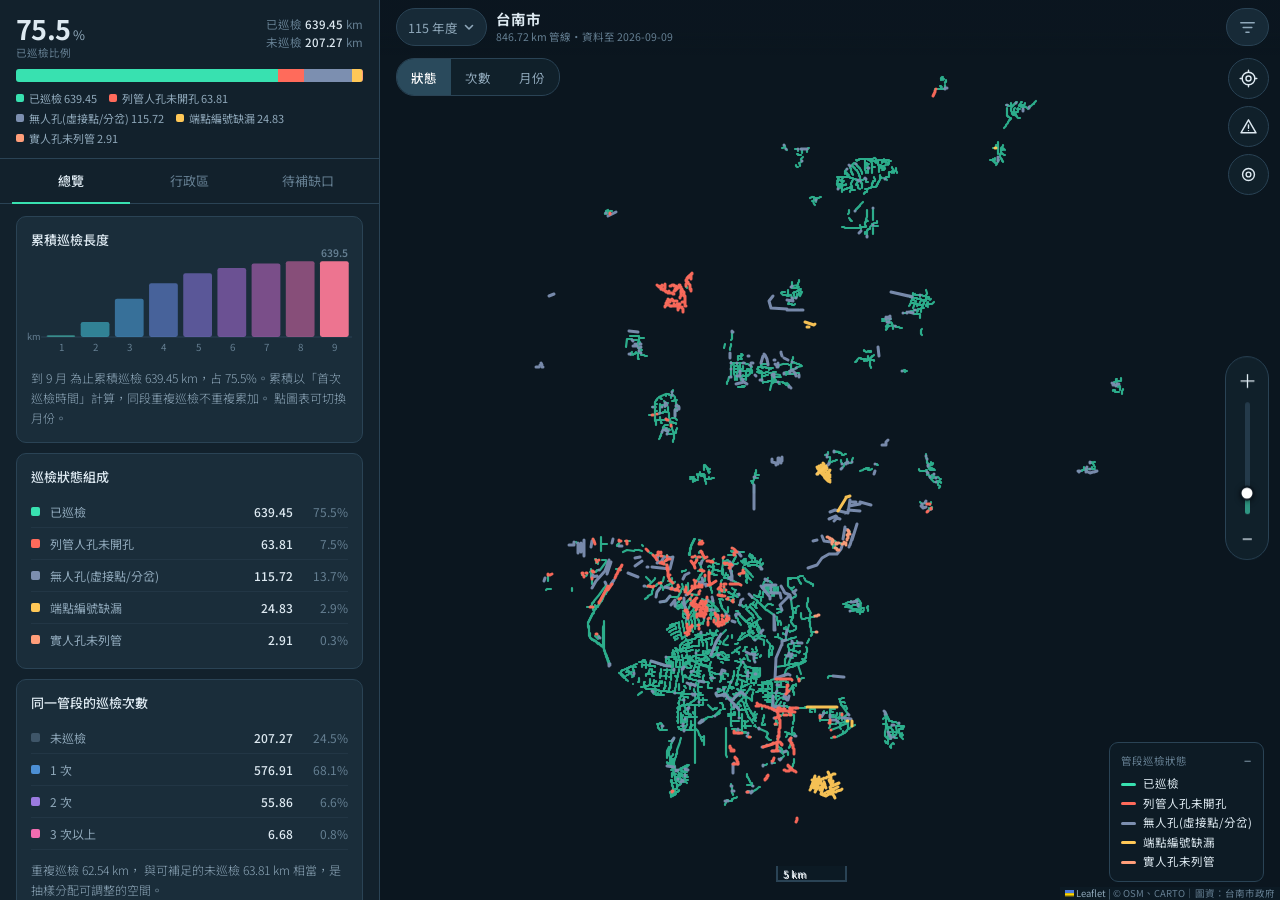
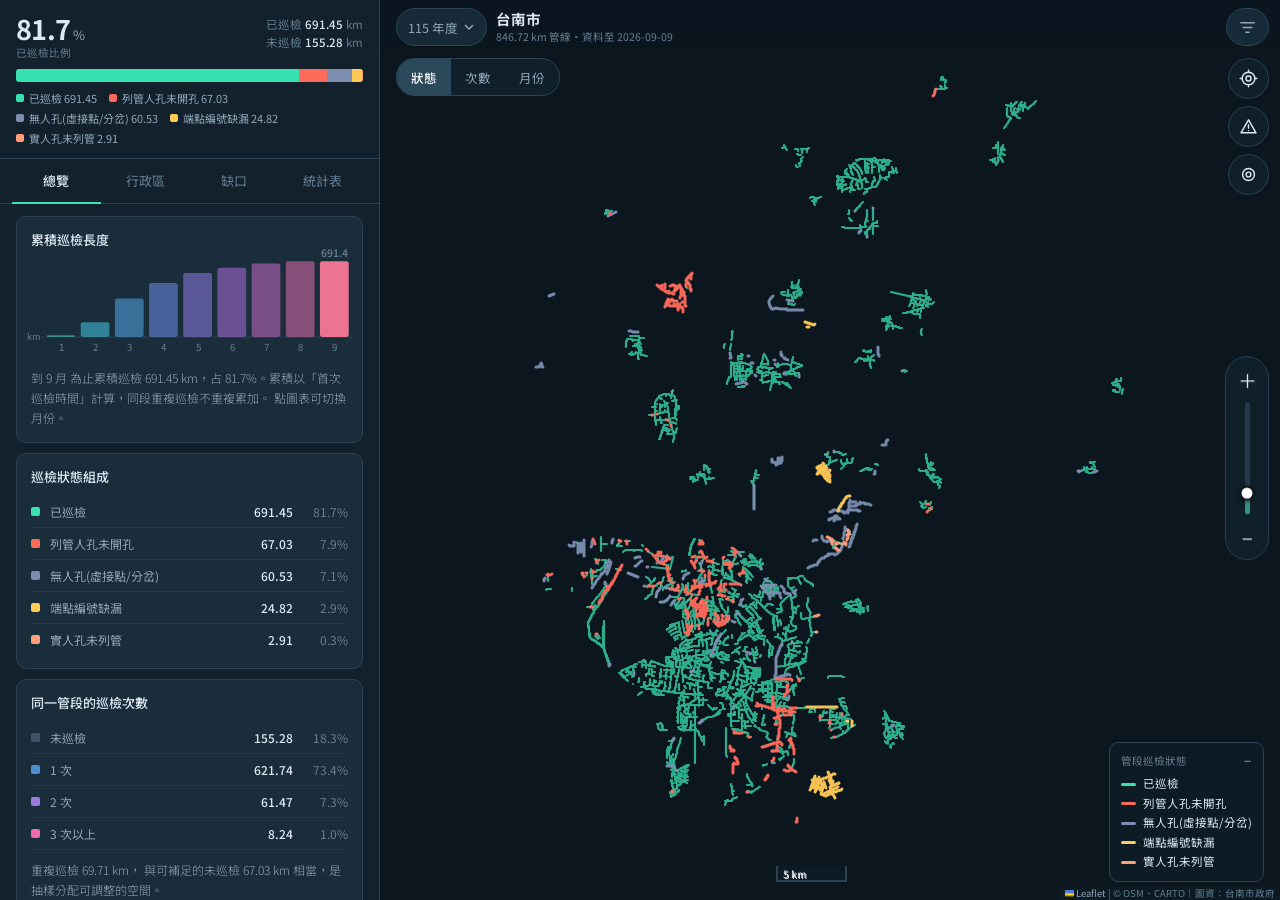
